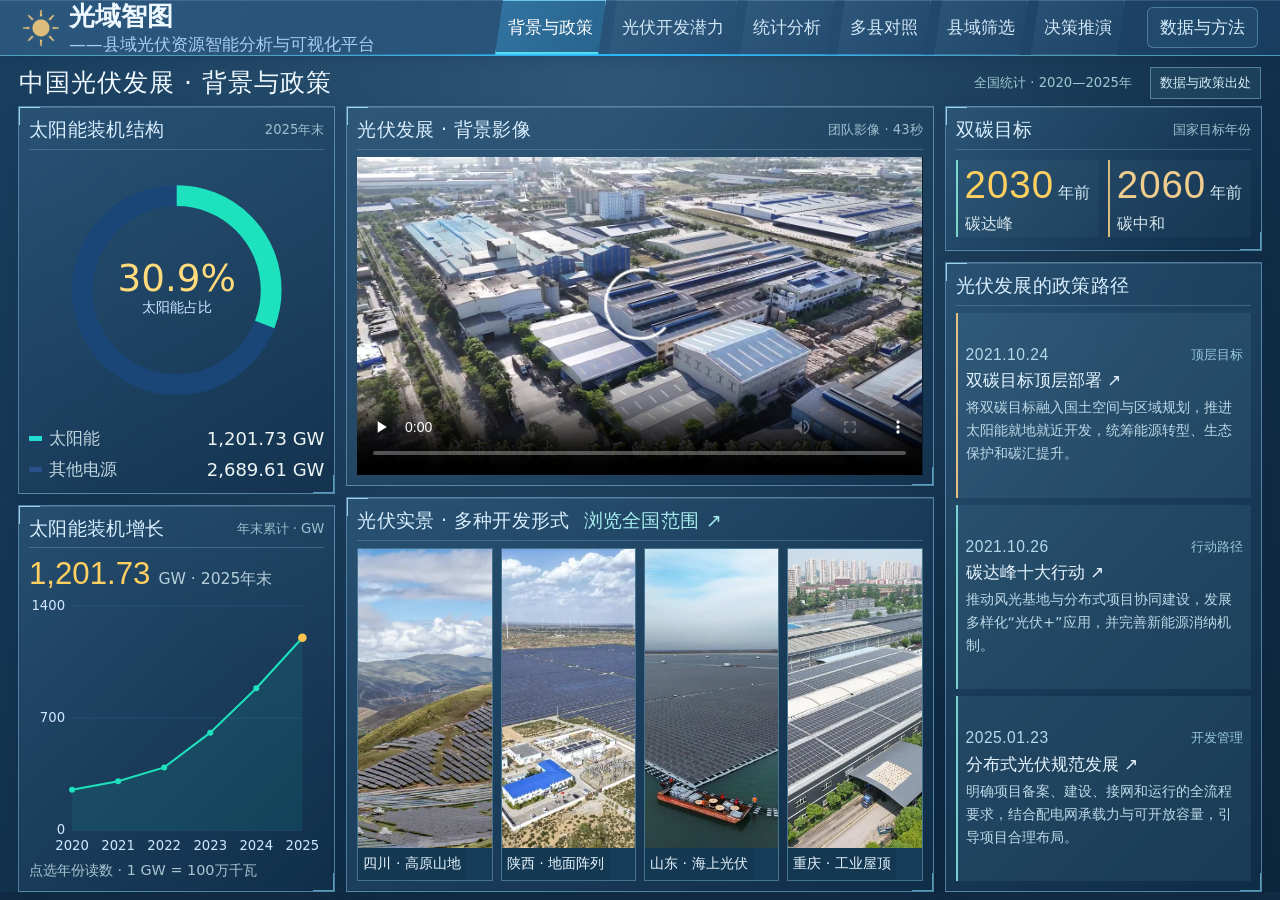
==== start.html @ 7abaf1e7 "Add evidence-based provincial development conclusions and mode-specific comparison descriptions" ====
<!doctype html><html lang="zh-CN" data-atlas-boot="loading"><head><script id="atlasBuild">window.ATLAS_BUILD={"runtime":"atlas-runtime-v47-441849f4bf1b.js","style":"atlas-ui-v47-8a2a28521002.css","manifest":"asset-manifest-v47-e815d8f55171.js","loader":"loader-v47-26247a8b2a6b.js"};</script><meta charset="utf-8"><meta name="viewport" content="width=device-width,initial-scale=1"><title>光域智图——县域光伏资源智能分析与可视化平台</title><meta name="description" content="光域智图——县域光伏资源智能分析与可视化平台：开发优先级、多指标地图、多县对照、实景案例与夜间灯光GDP估计。"><link rel="icon" href="data:image/svg+xml,%3Csvg xmlns='http://www.w3.org/2000/svg' viewBox='0 0 32 32'%3E%3Crect width='32' height='32' rx='8' fill='%23091322'/%3E%3Ccircle cx='16' cy='16' r='8' fill='%23ffb454'/%3E%3C/svg%3E"><script defer src="asset-manifest-v47-e815d8f55171.js"></script><script defer src="loader-v47-26247a8b2a6b.js"></script><style id="bootStyle">html[data-atlas-boot="loading"] body>header,html[data-atlas-boot="loading"] body>main{opacity:0!important;pointer-events:none!important}html[data-atlas-boot="loading"]{background:#153650}#atlasLoading{position:fixed!important;inset:0!important;width:100%!important;height:100dvh!important;z-index:10000!important;display:flex;align-items:center;justify-content:center;gap:16px;margin:0!important;padding:24px!important;box-sizing:border-box;background:linear-gradient(145deg,#285171,#112c43)!important;color:#e8f7ff;font:19.2px/1.7 'Microsoft YaHei',sans-serif}#atlasLoading[hidden]{display:none!important}#atlasLoading .loadingSun{font-size:36px;color:#ddbd7b}#retryAtlas{padding:8px 14px;border:1px solid #83b8d2;background:#2a5874;color:#eefaff}#retryAtlas[hidden]{display:none}</style><link rel="stylesheet" href="atlas-ui-v47-8a2a28521002.css"><link rel="preload" as="script" href="atlas-runtime-v47-441849f4bf1b.js"></head><body><div id="atlasLoading" class="atlasLoading" role="status"><span class="loadingSun" aria-hidden="true">☀</span><span id="loadStatus">正在准备全国图谱…</span><button id="retryAtlas" hidden>重新加载</button></div>
<header><a class="brand" href="./"><span class="sun">☀</span><span class="brandCopy"><strong>光域智图</strong><b>——县域光伏资源智能分析与可视化平台</b></span></a><nav aria-label="主导航"><a href="#contextSection">背景与政策</a><button id="atlasNav">地图与模型</button><button id="networkNav" hidden>区域关联</button></nav><button id="aboutBtn" class="quiet">数据与方法</button></header>
<main inert aria-busy="true"><section class="intro"><div><div class="eyebrow">SOLAR ATLAS / 03</div><h1>循光而行，因地而生。</h1><p>资源禀赋 × 区域发展 × 生态约束</p></div><div class="summary"><div><strong id="total">—</strong><span>当前有效县域</span></div><div><strong id="high">—</strong><span>最高优先级</span></div><div><strong id="mean">—</strong><span>平均协调度</span></div><div><strong>1,028</strong><span>所给保护区要素</span></div></div></section>
<div class="versionBar"><span><i></i>多源研究数据 · 非实时监测</span><label for="version">GDP 使用方案</label><select id="version"><option value="hybrid">统计 GDP 优先 · 灯光补缺</option></select><button id="modelJump">查看验证依据</button></div>
<section class="workspace" id="atlas"><aside class="left panel"><div class="eyebrow">01 / 指标图层</div><h2>多维度探索</h2><div id="metrics" class="metrics"></div><label for="province">地区范围</label><select id="province"><option value="">全国范围</option></select><label for="search">区县名称或代码</label><form id="searchForm"><input id="search" list="countyList" placeholder="如 门源县 / 632221" autocomplete="off"><button aria-label="查找区县" type="submit">定位</button></form><datalist id="countyList"></datalist><p id="searchStatus" class="subtle" aria-live="polite">选择县域可查看详情与近邻关系。</p><button id="reset" class="reset">返回全国</button></aside>
<section class="mapPanel"><div class="mapHeader"><div><div class="eyebrow" id="scopeName">中国 · 全国范围</div><h2 id="mapTitle">光伏开发优先级</h2><p id="mapSubtitle"></p></div><div class="segmented" role="group" aria-label="地图层级"><button id="countyMode" class="active">县域</button><button id="provinceMode">省级</button></div></div><div id="protectedControls" class="protectedControls" hidden><span>保护区呈现方式</span><div class="segmented"><button data-protected-view="footprint" class="active">实际边界</button><button data-protected-view="coverage">县域覆盖率</button></div></div><div class="overlayControls"><label><input type="checkbox" id="showLinks" checked>相似与近邻连线</label><label><input type="checkbox" id="showReserves">保护区边界</label><span id="geometryStatus" role="status"></span><span id="linkStatus">点击县域探索关系</span></div><div id="mapReading" class="mapReading" aria-live="polite"></div><div class="mapCanvas"><div class="orbital" aria-hidden="true"></div><svg id="map" viewBox="-12 -5 900 850" role="img" aria-label="中国县域光伏空间交互地图"><defs><pattern id="missing" width="6" height="6" patternUnits="userSpaceOnUse"><rect width="6" height="6" fill="#253246"/><path d="M0 6L6 0" stroke="#677589" stroke-width="1"/></pattern><filter id="linkGlow" x="-30%" y="-30%" width="160%" height="160%"><feGaussianBlur stdDeviation="1.8"/></filter></defs><g id="regions"></g><g id="outlines" pointer-events="none"></g><g id="reservesLayer" pointer-events="none"></g><g id="linksLayer" pointer-events="none"></g><g id="labelsLayer" pointer-events="none"></g></svg><div class="mapTools"><button id="zoomIn" aria-label="放大地图">+</button><button id="zoomOut" aria-label="缩小地图">−</button><button id="fit" aria-label="适应范围">⌖</button></div><div id="tooltip" role="status"></div><span class="mapNote">WGS84 / 所给区县边界<br>连线表示指标相似与距离关系，非输电线路</span></div><div class="legend"><div id="legendItems"></div><p id="legendNote"></p></div></section>
<aside class="right panel"><div class="eyebrow">02 / 地区画像</div><div id="detail"></div><div class="rankingHead"><h3 id="rankingTitle">当前指标 · 前五</h3><span>点击查看</span></div><div id="ranking"></div></aside></section>
<section class="bottom"><div class="panel distribution"><div class="sectionHeading"><div><div class="eyebrow">03 / 开发结构</div><h2>优先级分布</h2></div><span id="distributionCount"></span></div><div class="distributionBody"><svg id="donut" viewBox="0 0 180 180" aria-label="优先级占比环图"></svg><div id="distribution"></div></div><p class="subtle">分级阈值来自当前版本全样本，地区筛选不重新分级。</p></div><div class="panel relation"><div class="sectionHeading"><div><div class="eyebrow">04 / 空间关联</div><h2 id="relationTitle">相似与近邻关系</h2></div><button class="textButton" id="networkExplain">计算方法</button></div><div id="relationList"></div><p class="subtle">强度 = 65% 指标相似度 + 35% 距离接近度。候选近邻中的前四。</p></div><div class="panel scatterPanel"><div class="sectionHeading"><div><div class="eyebrow">05 / 系统协调</div><h2>协调与优先级</h2></div></div><div class="plotWrap"><svg id="scatter" viewBox="0 0 560 220" aria-label="协调度与综合得分散点图"></svg></div><p class="subtle">横轴：协调度 D　纵轴：综合得分　点击查看县域。</p></div></section>
<section class="contextSection panel" id="contextSection" aria-labelledby="contextTitle">
<div class="contextHead"><div><div class="eyebrow">06 / 从国家目标，到县域选择</div><h2 id="contextTitle">每一束光，都需要合适的落点。</h2><p>将能源转型的宏观命题，转化为可以比较、追溯和讨论的空间证据。</p></div><span class="contextStamp">RESEARCH<br>CONTEXT / 2026</span></div>
<div class="contextGrid"><div class="missionVisual"><span class="microLabel">研究背景 · 三重考量</span><svg viewBox="0 0 460 285" role="img" aria-label="太阳资源、区域发展与生态边界共同作用于县域选择的概念图；线条不表示定量关系"><defs><radialGradient id="contextHalo"><stop stop-color="#d3ba7b" stop-opacity=".17"/><stop offset="1" stop-color="#d3ba7b" stop-opacity="0"/></radialGradient></defs><circle cx="230" cy="145" r="140" fill="url(#contextHalo)"/><g fill="none" stroke="#72a79e" stroke-opacity=".26"><ellipse cx="230" cy="145" rx="175" ry="74"/><ellipse cx="230" cy="145" rx="175" ry="74" transform="rotate(60 230 145)"/><ellipse cx="230" cy="145" rx="175" ry="74" transform="rotate(-60 230 145)"/><path d="M230 40L365 220H95Z" stroke-dasharray="3 6"/></g><g fill="#0e2130" stroke="#789c9c"><circle cx="230" cy="40" r="27"/><circle cx="365" cy="220" r="27"/><circle cx="95" cy="220" r="27"/></g><g fill="#ffcf8b" text-anchor="middle" font-size="12"><text x="230" y="44">资源</text><text x="365" y="224">发展</text><text x="95" y="224">生态</text></g><circle cx="230" cy="145" r="47" fill="#182b36" stroke="#d3ba7b"/><text x="230" y="142" text-anchor="middle" fill="#f8e0b6" font-size="18">县域选择</text><text x="230" y="162" text-anchor="middle" fill="#8faabc" font-size="10" letter-spacing="2">SPATIAL DECISION</text></svg><p>概念示意 · 非定量网络</p></div>
<div class="missionCopy"><div class="storyTabs" role="tablist" aria-label="研究叙事"><button role="tab" id="storyTab0" aria-selected="true" aria-controls="storyPanel" data-story="0">背景</button><button role="tab" id="storyTab1" aria-selected="false" aria-controls="storyPanel" tabindex="-1" data-story="1">目的</button><button role="tab" id="storyTab2" aria-selected="false" aria-controls="storyPanel" tabindex="-1" data-story="2">决策路径</button></div><div id="storyPanel" role="tabpanel" aria-labelledby="storyTab0" tabindex="0"></div></div></div>
<div class="policyHeading"><div><div class="eyebrow">POLICY LANDMARKS</div><h3>政策坐标</h3></div><span>历史政策节点精选</span></div>
<div class="policyTimeline"><a target="_blank" rel="noopener" href="https://app.www.gov.cn/govdata/gov/202110/24/477377/article.html"><time>2021 / 09</time><span class="policyDot"></span><small>顶层设计</small><h4>碳达峰碳中和工作意见</h4><p>将绿色低碳发展融入区域布局，统筹能源转型与生态保护。</p><em>中共中央、国务院 · 查看原文 ↗</em></a><a target="_blank" rel="noopener" href="https://app.www.gov.cn/govdata/gov/202110/26/477466/article.html"><time>2021 / 10</time><span class="policyDot"></span><small>行动部署</small><h4>2030 年前碳达峰行动方案</h4><p>推进能源绿色低碳转型，因地制宜开展太阳能开发利用。</p><em>国务院 · 查看原文 ↗</em></a><a target="_blank" rel="noopener" href="https://www.nea.gov.cn/20250123/112c5b199c5f45dd8e7ac93c9f5e4eaf/c.html"><time>2025 / 01</time><span class="policyDot"></span><small>开发管理</small><h4>分布式光伏发电开发建设管理办法</h4><p>规范分布式光伏开发建设管理，推动高质量发展。</p><em>国家能源局 · 查看原文 ↗</em></a></div>
<div class="targetHorizon"><div><small>国家目标</small><strong>2030<span>年前 · 碳达峰</span></strong></div><div class="horizonLine" aria-hidden="true"><i></i><i></i></div><div><small>双碳远景</small><strong>2060<span>年前 · 碳中和</span></strong></div><p>目标依据：2021 年碳达峰碳中和工作意见。图谱提供县域条件比较，连接资源评估、生态约束与候选筛选。</p></div>
</section>
<section class="modelSection panel" id="modelSection"><div class="sectionHeading"><div><div class="eyebrow">07 / 可验证的模型更新</div><h2>夜间灯光 GDP 估计</h2><p>在未参与训练的地区，模型表现如何？</p></div><span class="badge" id="chosenModel"></span></div><div class="modelGrid"><div><div class="modelStats" id="modelStats"></div><div class="tableWrap"><table><thead><tr><th>模型</th><th>分组 CV R²</th><th>留出 R²</th><th>留出 MAE</th></tr></thead><tbody id="modelTable"></tbody></table></div><p class="subtle" id="modelSample"></p></div><div><svg id="modelPlot" viewBox="0 0 440 265" aria-label="独立留出集GDP观测与预测散点图"></svg><p class="subtle">观测与预测（亿元，对数刻度）；虚线为预测等于观测。</p></div></div><div class="methodStrip"><span>01　地级市分组留出</span><span>02　五折选择模型</span><span>03　独立地区验证</span><span>04　重算协调与优先级</span></div><p class="modelCaveat">R² 按 log(1+GDP) 计算；MAE 使用原 GDP 单位（亿元）。预测是灯光、面积与位置的模型估计，不替代统计真值。保留已有统计 GDP，仅补缺失与零值；县域详情标明 GDP 来源。</p></section>
<footer><span>逐光 · 县域光伏开发空间可视化</span><span id="coverage"></span><button id="footerAbout">数据来源与口径</button></footer></main>
<dialog id="about"><div class="dialogHead"><h2>数据与计算方法</h2><button id="closeAbout" aria-label="关闭数据说明">×</button></div><div class="dialogBody" id="aboutBody"></div></dialog><noscript>请启用 JavaScript 以使用交互图谱。</noscript></body></html>
---- atlas-ui-v47-8a2a28521002.css ----
@charset "UTF-8";
:root{color-scheme:dark;--bg:#080f1b;--panel:#101c2c;--line:#253245;--muted:#99aabd;--text:#eaf1f7;--gold:#ffbb60;--blue:#68c5d5}*{box-sizing:border-box}body{margin:0;background:var(--bg);color:var(--text);font-family:"Microsoft YaHei","PingFang SC",system-ui,sans-serif;font-size:19.2px}button,input,select{font:inherit}button{cursor:pointer;color:inherit;border:1px solid var(--line);background:#172437;border-radius:6px}button:hover{background:#27394d}button:focus-visible,input:focus-visible,select:focus-visible,a:focus-visible{outline:2px solid var(--gold);outline-offset:3px}header{height:78px;border-bottom:1px solid var(--line);display:flex;align-items:center;gap:30px;padding:0 36px}.brand{display:flex;align-items:center;gap:13px;color:var(--text);text-decoration:none;font-size:30px;font-weight:700}.brand b{font-size:18px;font-weight:400;border-left:1px solid #465063;margin-left:15px;padding-left:15px}.sun{font-size:43.2px;color:var(--gold)}.edition{margin-left:auto;letter-spacing:2px;font-size:15.6px;color:var(--gold)}.edition span{color:var(--muted);margin-left:18px;letter-spacing:0}.quiet{padding:9px 16px;background:transparent;font-size:16.8px}main{max-width:1800px;margin:auto;padding:32px 36px 0}.intro{display:flex;align-items:center;justify-content:space-between;gap:25px;margin-bottom:30px}.eyebrow{color:var(--gold);font-size:14.4px;letter-spacing:2px;margin-bottom:12px}h1{font-size:40.8px;letter-spacing:2px;font-weight:500;margin:0 0 12px}p{line-height:1.7;margin:0;color:var(--muted)}.intro p{font-size:16.8px}.summary{display:flex;gap:38px}.summary>div{border-left:1px solid var(--line);padding-left:25px}.summary strong{display:block;font-size:38.4px;font-weight:500;font-variant-numeric:tabular-nums}.summary span{font-size:15.6px;display:block;color:var(--muted);margin-top:7px}.workspace{display:grid;grid-template-columns:225px minmax(340px,1fr) 290px;border:1px solid var(--line);border-radius:12px;overflow:hidden;background:#0c1625}.panel{padding:22px;background:var(--panel)}h2{font-size:21.6px;font-weight:500;margin:0 0 18px}h3{font-size:18px;font-weight:500}.left{border-right:1px solid var(--line)}.metrics{display:grid;gap:9px;margin:22px 0}.metrics button{text-align:left;padding:13px 14px;background:transparent}.metrics button span{display:block;font-size:18px}.metrics small{display:block;font-size:14.4px;color:var(--muted);margin-top:6px}.metrics button.active{border-color:#c58a41;background:#332b23;box-shadow:inset 3px 0 var(--gold)}.metrics button.active span{color:#ffcb85}label{display:block;font-size:15.6px;color:var(--muted);margin:18px 0 9px}select,input{width:100%;min-width:0;background:#0b1625;border:1px solid #334256;color:var(--text);padding:11px 9px;border-radius:5px;font-size:16.8px}form{display:flex;gap:5px}form button{padding:0 8px;font-size:15.6px;flex-shrink:0}.subtle{font-size:14.4px;color:var(--muted);margin-top:12px;line-height:1.7}.scope{border-top:1px solid var(--line);margin-top:24px;padding-top:20px}.scope span{color:var(--muted);font-size:14.4px}.scope strong{display:block;font-size:18px;margin:8px 0}.scope p{font-size:14.4px}.reset{margin-top:18px;padding:9px 12px;font-size:15.6px;width:100%;background:transparent}.mapPanel{display:flex;flex-direction:column;min-width:0;background:radial-gradient(ellipse at 45% 40%,#162b3c 0,#0c1625 70%)}.mapHeader{display:flex;justify-content:space-between;align-items:start;padding:22px 22px 0;gap:12px}.mapHeader h2{margin-bottom:5px}.mapHeader p{font-size:14.4px}.segmented{display:flex;border:1px solid #364154;border-radius:6px;padding:3px;flex-shrink:0}.segmented button{padding:6px 12px;border:0;background:transparent;font-size:15.6px}.segmented .active{background:#344353;color:var(--gold)}.mapCanvas{position:relative;flex:1;min-height:460px;overflow:hidden}#map{width:100%;height:100%;min-height:460px;max-height:650px;display:block;touch-action:none}.county{stroke:#101d2c;stroke-width:.32;vector-effect:non-scaling-stroke;cursor:pointer;transition:fill .25s}.province{stroke:#59707b;stroke-width:.7;vector-effect:non-scaling-stroke;cursor:pointer}.county:hover,.province:hover{filter:brightness(1.35);stroke:#fff;stroke-width:1}.selected{stroke:#fff!important;stroke-width:1.7!important;filter:brightness(1.22)}.outline{fill:none;stroke:#819ba2;stroke-width:.65;vector-effect:non-scaling-stroke;opacity:.65}.mapTools{position:absolute;top:24px;right:16px;display:grid;gap:5px}.mapTools button{width:33px;height:33px;font-size:24px;background:#102031dd}.mapNote{position:absolute;bottom:13px;left:22px;font-size:13.2px;line-height:1.7;color:#8599af;pointer-events:none}#tooltip{position:absolute;display:none;z-index:3;pointer-events:none;padding:10px 14px;border:1px solid #546070;border-radius:6px;background:#0a1322f2;font-size:15.6px;line-height:1.8;box-shadow:0 6px 30px #0008}.legend{padding:15px 22px 18px;border-top:1px solid #243345}.legend>div{display:flex;flex-wrap:wrap;gap:12px}.legend span{font-size:14.4px;color:#c0ceda;display:inline-flex;align-items:center;gap:6px}.legend i{width:17px;height:9px;border-radius:2px;display:inline-block}.legend p{font-size:13.2px;margin-top:9px}.right{border-left:1px solid var(--line)}.detailLocation{font-size:14.4px;color:var(--muted);margin:17px 0 7px}.detailTitle{font-size:31.2px;margin:0 0 10px;letter-spacing:1px}.badge{display:inline-block;font-size:14.4px;padding:5px 9px;background:#423426;color:#ffd296;border:1px solid #685138;border-radius:4px}.detailScore{display:flex;gap:20px;margin:24px 0}.detailScore strong{font-size:34.8px;font-weight:500;display:block;font-variant-numeric:tabular-nums}.detailScore span{font-size:14.4px;color:var(--muted);display:block;margin-top:6px}.indicator{margin:16px 0}.indicator>div{display:flex;justify-content:space-between;font-size:14.4px;margin-bottom:8px;color:#b7c9d9}.indicator b{font-weight:400;color:#ecf3fa}.track{height:5px;background:#273649;border-radius:3px;overflow:hidden}.track i{height:100%;display:block;background:#76bbbd}.detailNote{font-size:14.4px;line-height:1.8;margin:15px 0}.rankingHead{display:flex;align-items:center;justify-content:space-between;border-top:1px solid var(--line);margin-top:23px;padding-top:9px}.rankingHead span{font-size:13.2px;color:var(--muted)}.rank{display:flex;align-items:center;width:100%;text-align:left;border:0;background:transparent;border-radius:3px;gap:10px;padding:10px 0;font-size:15.6px}.rank em{font-size:14.4px;color:var(--gold);font-style:normal;width:19px}.rank span{flex:1;white-space:nowrap;overflow:hidden;text-overflow:ellipsis}.rank b{font-weight:400;font-size:14.4px;color:#c5d6e3;font-variant-numeric:tabular-nums}.bottom{display:grid;grid-template-columns:1fr 1.4fr;gap:18px;margin-top:18px}.bottom>.panel{border:1px solid var(--line);border-radius:10px}.sectionHeading{display:flex;justify-content:space-between;gap:15px;align-items:center}.sectionHeading h2{margin-bottom:5px}.sectionHeading>span{font-size:14.4px;color:var(--muted)}#distribution{display:flex;gap:14px;height:136px;align-items:end;margin-top:15px}.distItem{flex:1;display:flex;flex-direction:column;align-items:center;justify-content:end;gap:7px;height:100%}.distItem b{font-size:15.6px;font-weight:400}.distItem i{width:80%;min-height:2px;border-radius:3px 3px 0 0;opacity:.9}.distItem span{font-size:14.4px;color:var(--muted)}.plotWrap{height:165px;margin-top:10px}#scatter{width:100%;height:100%}#scatter circle{cursor:pointer}#scatter circle:hover{r:5;stroke:white;stroke-width:1}footer{display:flex;align-items:center;justify-content:space-between;gap:20px;padding:25px 0;color:#8799ad;font-size:14.4px}footer button{background:transparent;border:0;font-size:14.4px;color:var(--gold)}dialog{width:min(760px,92vw);max-height:85vh;padding:0;background:#101c2c;color:var(--text);border:1px solid #415166;border-radius:12px}dialog::backdrop{background:#020812cb;backdrop-filter:blur(4px)}.dialogHead{display:flex;align-items:center;justify-content:space-between;padding:22px;border-bottom:1px solid var(--line)}.dialogHead h2{margin:0}.dialogHead button{font-size:27.6px;width:35px;height:35px}.dialogBody{padding:22px;overflow:auto}.dialogBody h3{color:var(--gold);margin-top:25px}.dialogBody p{font-size:16.8px;margin:10px 0}.dialogBody details{font-size:16.8px;color:var(--muted);margin-top:25px}.dialogBody summary{cursor:pointer}.empty{color:var(--muted);font-size:16.8px;line-height:1.8}
@media(min-width:1550px){.workspace{grid-template-columns:250px minmax(400px,1fr) 320px}.mapCanvas{min-height:560px}}@media(max-width:1150px){main{padding:24px 18px 0}header{padding:0 20px}.workspace{grid-template-columns:190px minmax(320px,1fr) 240px}.panel{padding:17px}.summary{gap:17px}.summary>div{padding-left:17px}h1{font-size:33.6px}.summary strong{font-size:32.4px}.mapHeader{padding:18px 15px 0}}@media(max-width:900px){.workspace{grid-template-columns:190px 1fr}.right{grid-column:1/-1;border-left:0;border-top:1px solid var(--line);display:grid;grid-template-columns:1fr 1fr;gap:15px}.right>.eyebrow{grid-column:1/-1;margin:0}.right .rankingHead{display:none}#ranking{padding-top:15px}.intro{align-items:start;flex-direction:column}.summary{width:100%;justify-content:space-between}.summary>div:first-child{padding-left:0;border:0}.edition{display:none}header .quiet{margin-left:auto}.bottom{grid-template-columns:1fr 1fr}.detailScore{margin:16px 0}}@media(max-width:620px){header{height:68px;padding:0 14px}.brand{font-size:27.6px}.brand b{font-size:14.4px;margin-left:7px;padding-left:7px}.quiet{font-size:14.4px;padding:8px}main{padding:23px 12px 0}.intro{margin-bottom:22px}h1{font-size:33.6px}.intro p{font-size:15.6px}.summary strong{font-size:30px}.summary span{font-size:13.2px}.workspace{display:block}.left{border:0;padding:15px}.left>.eyebrow,.left>h2,.scope,.reset{display:none}.metrics{grid-template-columns:1fr 1fr;margin:0 0 14px;gap:8px}.metrics button{padding:9px 10px}.metrics button span{font-size:16.8px}.metrics small{font-size:13.2px}.left label{margin-top:10px}.mapPanel{border-top:1px solid var(--line)}.mapCanvas,#map{min-height:400px;height:440px}.mapHeader{gap:5px}.mapHeader h2{font-size:19.2px}.segmented button{padding:6px 10px}.right{display:block}.right>.eyebrow{margin-bottom:10px}.rankingHead{display:flex!important}.bottom{grid-template-columns:1fr}footer{flex-direction:column;gap:10px;text-align:center}.legend>div{gap:9px}.detailTitle{font-size:30px}.sectionHeading>span{font-size:13.2px}}@media(prefers-reduced-motion:reduce){*{transition:none!important}}
/* Spatial observatory theme: original navy, teal and amber palette retained. */
html{scroll-behavior:smooth}body{background-color:#080f1b;background-image:radial-gradient(ellipse at 50% 0,#1e3c502e,transparent 55%),linear-gradient(#172b3b25 1px,transparent 1px),linear-gradient(90deg,#172b3b25 1px,transparent 1px);background-size:auto,48px 48px,48px 48px}header{height:82px;background:linear-gradient(180deg,#101f30e6,#080f1bcc);border-bottom-color:#395366;position:relative;gap:22px}header:after{content:'';height:2px;width:24%;position:absolute;bottom:-1px;left:38%;background:linear-gradient(90deg,transparent,#ffbb60,transparent)}header nav{display:flex;align-items:center;gap:8px;margin-left:auto}header nav button,header nav a{color:#b7c9d9;padding:12px 18px;font-size:16.8px;text-decoration:none;background:transparent;border:0;border-radius:0}header nav .navActive{color:#ffcb85;box-shadow:inset 0 -2px #b98b4f;background:linear-gradient(0deg,#9d763619,transparent)}main{max-width:1900px;padding:26px 28px 0}.intro{margin-bottom:22px}.intro h1{font-size:36px;letter-spacing:3px}.intro .eyebrow{font-size:14.4px;letter-spacing:4px;margin-bottom:10px}.intro p{font-size:16.8px;color:#98aabb}.summary{gap:24px}.summary strong{font-family:Bahnschrift,"Segoe UI",sans-serif;font-size:38.4px;letter-spacing:1px}.summary span{font-size:15.6px}.summary>div{padding-left:22px}.versionBar{display:flex;align-items:center;gap:14px;margin-bottom:17px;color:#9bacbd;font-size:15.6px}.versionBar>span{margin-right:auto;display:flex;align-items:center;gap:9px}.versionBar i{width:6px;height:6px;background:#ffbb60;box-shadow:0 0 10px #ffbb6050}.versionBar label{margin:0;font-size:15.6px}.versionBar select{width:260px;padding:9px 11px;font-size:15.6px}.versionBar button{font-size:15.6px;background:transparent;padding:8px 12px}.workspace{border:0;overflow:visible;background:transparent;gap:14px;grid-template-columns:218px minmax(420px,1fr) 294px;align-items:stretch}.panel,.mapPanel{position:relative;border:1px solid #354b5c;border-radius:3px;background:linear-gradient(135deg,#142637ed,#0e1a2aee);box-shadow:inset 0 0 26px #050e1835,0 8px 24px #0000001a}.panel:before,.mapPanel:before{content:'';position:absolute;inset:-1px;pointer-events:none;background:linear-gradient(#bb995e,#bb995e) left top/18px 2px no-repeat,linear-gradient(#bb995e,#bb995e) left top/2px 18px no-repeat,linear-gradient(#6d9399,#6d9399) right bottom/18px 2px no-repeat,linear-gradient(#6d9399,#6d9399) right bottom/2px 18px no-repeat;opacity:.8}.panel{padding:19px}.left,.right{border:1px solid #354b5c}.left h2{font-size:20.4px;margin-bottom:16px}.metrics{gap:4px;margin:12px 0 16px}.metrics button{display:flex;align-items:center;gap:10px;padding:10px 9px;border-color:transparent;border-radius:2px}.metrics button span{font-size:16.8px}.metrics button em{font-family:Bahnschrift,sans-serif;font-style:normal;color:#6e869a;font-size:14.4px;letter-spacing:1px}.metrics button.active{background:linear-gradient(90deg,#70502d55,#332b2320);border-color:#8266447a;box-shadow:inset 2px 0 var(--gold)}.metrics button.active em{color:#ffbb60}.left label{font-size:15.6px;margin-top:13px}.left input,.left select{font-size:15.6px;padding:10px 8px}.left .subtle{font-size:14.4px}.reset{margin-top:12px}.mapPanel{overflow:hidden;background:radial-gradient(ellipse at 50% 43%,#193345b0,#0b1725 73%);display:flex;flex-direction:column}.mapHeader{padding:22px 22px 0}.mapHeader .eyebrow{font-size:13.2px;margin-bottom:8px;color:#88a7b3;letter-spacing:2px}.mapHeader h2{font-size:24px;letter-spacing:1px}.mapHeader p{font-size:14.4px;line-height:1.7}.overlayControls{display:flex;flex-wrap:wrap;gap:10px 18px;align-items:center;padding:16px 22px 0}.overlayControls label{display:flex;align-items:center;gap:7px;margin:0;font-size:14.4px;color:#b5c5d2;cursor:pointer}.overlayControls input{width:13px;height:13px;margin:0;accent-color:#d3ba7b}.overlayControls>span{font-size:13.2px;color:#7493a6;margin-left:auto}.mapCanvas{min-height:470px;flex:1;background-image:radial-gradient(#65889830 .7px,transparent .7px);background-size:18px 18px;isolation:isolate}#map{position:relative;z-index:1;min-height:470px;max-height:none;height:100%;filter:drop-shadow(0 7px 5px #0007)}.orbital{position:absolute;width:85%;height:40%;border:1px solid #547f8b20;border-radius:50%;left:7%;bottom:18%;transform:rotate(-8deg);box-shadow:0 0 0 28px #547f8b08,0 0 0 55px #547f8b08,0 0 90px #d3ba7b07;pointer-events:none}.mapTools{z-index:2}.mapTools button{border-color:#3c5464;border-radius:3px}.mapNote{z-index:2;font-size:13.2px;color:#93aaba}.county{stroke:#102330;stroke-width:.4}.province{stroke:#97b8be;stroke-width:.7}.outline{stroke:#789da2;stroke-width:.55;opacity:.72}.selected{stroke:#fff0b3!important;filter:brightness(1.2)}.reserveShape{fill:#72a79e33;stroke:#a7d5d0;stroke-width:.65;vector-effect:non-scaling-stroke}.relationGlow{fill:none;stroke:#ffbb60;stroke-width:5;filter:url(#linkGlow);vector-effect:non-scaling-stroke}.relationLine{fill:none;stroke:#ffe0a4;stroke-width:1;vector-effect:non-scaling-stroke;stroke-dasharray:4 2}.relationNode{fill:#ffe3a7;stroke:#fff1d1;stroke-width:.3;filter:drop-shadow(0 0 3px #ffbb60)}.mapLabel{fill:#fbe7bf;font-size:12px;paint-order:stroke;stroke:#112335;stroke-width:3px;stroke-linejoin:round}.legend{background:#0d1a28bb;border-color:#344c5e;padding:14px 20px}.legend>div{gap:8px 13px}.legend span{font-size:13.2px}.legend p{font-size:13.2px;color:#8fa9bb}.missingKey{background:repeating-linear-gradient(135deg,#253246 0 3px,#677589 3px 4px)}.detailLocation{line-height:1.7;font-size:14.4px;margin-top:13px}.detailTitle{font-size:27.6px;line-height:1.5}.detailScore{margin:20px 0;gap:30px}.detailScore strong{font-family:Bahnschrift,"Segoe UI",sans-serif;font-size:33.6px}.selectedMetric{display:flex;align-items:center;justify-content:space-between;margin-top:18px;padding:14px 0;border-bottom:1px solid #354a5a}.selectedMetric span{font-size:15.6px;color:#9eb3c4}.selectedMetric strong{font-size:30px;font-family:Bahnschrift,sans-serif;color:#ffce87}.indicator{margin:14px 0}.indicator>div{font-size:14.4px}.indicator .track{height:4px}.gdpEstimate{padding:13px;background:#0b1828;border-left:2px solid #82aba6}.gdpEstimate span{font-size:14.4px;color:#a8becd;display:block}.gdpEstimate b{display:block;font-family:Bahnschrift,sans-serif;font-size:26.4px;font-weight:500;margin:7px 0}.gdpEstimate small{font-size:13.2px;color:#8da5b8}.rankingHead{margin-top:17px}.rankingHead h3{font-size:15.6px;line-height:1.6}.rank{padding:9px 0}.rank b{font-size:14.4px}.rank span{font-size:15.6px}.bottom{grid-template-columns:1fr 1fr 1.15fr;gap:14px;margin-top:14px}.bottom>.panel{border-color:#354b5c;border-radius:3px}.sectionHeading .eyebrow{font-size:13.2px;letter-spacing:2px;margin-bottom:8px}.sectionHeading h2{font-size:20.4px}.sectionHeading p{font-size:16.8px}.sectionHeading>span{font-size:14.4px}.distributionBody{display:flex;align-items:center;gap:12px;min-height:190px}#donut{width:43%;max-width:170px;flex-shrink:0}#distribution{display:block;flex:1;height:auto;margin:15px 0}.distLine{display:flex;gap:8px;align-items:center;margin:12px 0;font-size:14.4px}.distLine>i{width:7px;height:7px;border-radius:1px}.distLine span{color:#9bb3c3}.distLine b{font-weight:400;margin-left:auto}.distLine small{font-size:13.2px;color:#8299ad;min-width:37px;text-align:right}.textButton{border:0;background:transparent;color:#c5b389;font-size:14.4px;padding:0}.relationRow{display:flex;width:100%;gap:12px;align-items:center;border:0;border-radius:0;border-bottom:1px solid #2b40504d;background:transparent;padding:12px 0;text-align:left}.relationRow span{font-size:15.6px;flex:1;min-width:0;white-space:nowrap;overflow:hidden;text-overflow:ellipsis}.relationRow small{display:block;font-size:13.2px;color:#849eaf;margin-top:5px}.relationRow>i{height:3px;background:#2b4050;width:48px;flex-shrink:0}.relationRow>i b{display:block;height:100%;background:#d3ba7b}.relationRow strong{font-size:15.6px;font-weight:400;color:#ffce87}.relation .subtle{font-size:13.2px}.plotWrap{height:182px}.modelSection{margin-top:14px;padding:26px;scroll-margin-top:20px}.modelSection>.sectionHeading h2{font-size:28.8px}.modelGrid{display:grid;grid-template-columns:1.3fr 1fr;gap:40px;margin-top:22px}.modelStats{display:flex;gap:34px;margin-bottom:22px}.modelStats span{font-size:14.4px;color:#8da8ba;display:block}.modelStats strong{display:block;font-family:Bahnschrift,sans-serif;font-size:37.2px;font-weight:500;margin:9px 0 5px;color:#ffe1b0}.modelStats em{font-size:14.4px;font-style:normal;margin-left:7px;color:#b6c4ce}.modelStats small{font-size:14.4px;color:#8da8ba}.tableWrap{overflow-x:auto}table{border-collapse:collapse;width:100%;font-size:15.6px}th{text-align:right;color:#8da8ba;font-size:14.4px;font-weight:400;background:#12293a}th:first-child,td:first-child{text-align:left}td,th{padding:12px 10px;border-bottom:1px solid #2c44524a}td{text-align:right;font-variant-numeric:tabular-nums}.chosen{background:#58442733;color:#fbd394}#modelPlot{width:100%;height:310px}.methodStrip{display:flex;gap:14px;margin-top:24px;border-top:1px solid #344b5d;padding-top:20px}.methodStrip span{flex:1;color:#8faabc;font-size:15.6px;border-left:2px solid #857853;padding-left:13px}.modelCaveat{font-size:14.4px;margin-top:20px;color:#8ba1b3;line-height:1.9}.dialogBody a{color:#f4cb8d}.dialogBody h3{line-height:1.7}.dialogBody p{line-height:1.9}.bottom .subtle{font-size:13.2px}.eyebrow{color:#d6b77f}footer{font-size:14.4px}
@media(min-width:1550px){.workspace{grid-template-columns:230px minmax(450px,1fr) 315px}.mapCanvas,#map{min-height:530px}.panel{padding:21px}.metrics button{padding:10px 12px}.metrics button span{font-size:18px}.mapHeader h2{font-size:27.6px}}@media(max-width:1190px){main{padding:24px 16px 0}.workspace{grid-template-columns:195px minmax(300px,1fr) 255px;gap:10px}.panel{padding:15px}.summary{gap:13px}.summary>div{padding-left:14px}.summary strong{font-size:33.6px}.intro h1{font-size:30px}header{padding:0 20px}.brand b{font-size:15.6px}header nav button,header nav a{padding:10px 9px;font-size:15.6px}.mapHeader{padding:18px 16px 0}.overlayControls{padding:12px 16px 0}.bottom{grid-template-columns:1fr 1fr;gap:10px}.scatterPanel{grid-column:1/-1}.scatterPanel .plotWrap{height:220px}.modelGrid{gap:20px}.modelStats{gap:20px}.modelStats strong{font-size:31.2px}.modelSection{padding:22px}.distributionBody{min-height:210px}}@media(max-width:950px){.workspace{grid-template-columns:195px 1fr}.right{grid-column:1/-1;display:grid;grid-template-columns:1.4fr 1fr;gap:15px;border:1px solid #354b5c}.right>.eyebrow{grid-column:1/-1}.right .rankingHead{display:none}.intro{flex-direction:column;gap:20px;align-items:stretch}.summary{justify-content:space-between}.summary>div:first-child{border:0;padding-left:0}.modelGrid{grid-template-columns:1fr}.modelGrid #modelPlot{height:300px}.versionBar>span{font-size:13.2px}.versionBar label{display:none}.versionBar select{width:230px}.methodStrip{flex-wrap:wrap}.methodStrip span{flex-basis:40%}header nav{gap:1px}.brand b{display:none}.mapCanvas,#map{height:590px;min-height:500px}#modelSection .sectionHeading{align-items:start;gap:15px}.mapPanel{min-width:0}}
@media(max-width:620px){header{height:auto;min-height:70px;flex-wrap:wrap;padding:12px 15px;gap:7px}.brand{font-size:28.8px}header nav{order:3;width:100%;justify-content:space-between;border-top:1px solid #263d4c;margin-top:7px;padding-top:5px}header nav button,header nav a{font-size:15.6px;padding:7px 16px}header .quiet{font-size:14.4px;margin-left:auto}.intro h1{font-size:32.4px}.summary{gap:9px;flex-wrap:wrap}.summary>div{padding-left:10px}.summary strong{font-size:27.6px}.summary span{font-size:12px}.versionBar{gap:8px;flex-wrap:wrap}.versionBar>span{width:100%;margin-bottom:3px}.versionBar select{flex:1;width:auto}.versionBar button{font-size:14.4px;padding:8px}.workspace{display:block}.left{padding:15px}.left>h2,.left>.eyebrow{display:none}.metrics{grid-template-columns:1fr 1fr;gap:5px;margin:0}.metrics button{padding:9px 6px;gap:6px;border-color:#294052}.metrics button span{font-size:15.6px}.metrics button em{font-size:13.2px}.left label{margin-top:13px}.left .reset{display:block}.mapPanel{margin-top:12px}.mapHeader{padding:18px 15px 0}.mapHeader h2{font-size:21.6px}.mapHeader p{font-size:13.2px}.mapHeader .eyebrow{font-size:12px}.overlayControls{gap:10px;padding:13px 15px 0}.overlayControls>span{width:100%;margin:0}.mapCanvas,#map{height:460px;min-height:460px}.mapNote{font-size:12px;left:15px;bottom:10px}.legend{padding:13px 15px}.legend span{font-size:12px}.legend p{font-size:13.2px}.right{margin-top:12px;display:block;padding:18px}.right>.eyebrow{margin-bottom:10px}.detailTitle{font-size:30px}.right .rankingHead{display:flex}.indicator>div{font-size:15.6px}.detailLocation,.detailNote{font-size:15.6px}.bottom{grid-template-columns:1fr;margin-top:12px;gap:12px}.scatterPanel{grid-column:auto}.bottom .panel{padding:20px}.modelSection{padding:20px;margin-top:12px}.modelSection>.sectionHeading{display:block}.modelSection .badge{margin-top:14px}.modelStats{gap:17px;flex-wrap:wrap}.modelStats strong{font-size:28.8px}.modelStats span,.modelStats small{font-size:13.2px}.modelGrid{margin-top:18px}.modelGrid #modelPlot{height:auto}.methodStrip{gap:18px}.methodStrip span{font-size:14.4px}.tableWrap td,.tableWrap th{font-size:13.2px;padding:10px 6px}footer{font-size:13.2px}.distributionBody{min-height:180px}#donut{width:46%}}
@media(prefers-reduced-motion:reduce){html{scroll-behavior:auto}*{animation:none!important;transition:none!important}}
/* Keep interactive geometry out of offscreen SVG filter surfaces. */
#map{filter:none}.county,.province{transition:none}.county:hover,.province:hover,.selected{filter:none}.relationGlow{filter:none;stroke-width:3;opacity:.18}.relationNode{filter:none}
.contextSection{margin-top:18px;padding:34px;scroll-margin-top:20px;background:radial-gradient(ellipse at 12% 35%,#31515335,transparent 50%),linear-gradient(120deg,#132534,#0d1928);overflow:hidden}
.contextHead{display:flex;justify-content:space-between;gap:24px}.contextHead h2{font-size:34.8px;font-weight:500;letter-spacing:2px;margin:12px 0}.contextHead p{font-size:16.8px;color:#93aebe;line-height:1.8}.contextStamp{font-size:13.2px;color:#738c9f;letter-spacing:3px;line-height:1.9;text-align:right;padding-top:8px;flex-shrink:0}
.contextGrid{display:grid;grid-template-columns:1fr 1.15fr;gap:54px;margin-top:30px;align-items:center}.microLabel{font-size:13.2px;letter-spacing:3px;color:#9eb7bb}.missionVisual svg{display:block;width:100%;max-height:310px;margin:auto}.missionVisual>p{text-align:center;color:#708b9e;font-size:12px;letter-spacing:2px;margin:0}.storyTabs{display:flex;gap:26px;border-bottom:1px solid #334958}.storyTabs button{border:0;background:transparent;border-radius:0;padding:12px 0;color:#90aabb;font-size:16.8px}.storyTabs button[aria-selected=true]{color:#ffcf8b;box-shadow:0 2px #d3ba7b}#storyPanel{min-height:305px;padding-top:8px}#storyPanel h3{font-size:25.2px;font-weight:500;margin:20px 0 12px;color:#e7e2d6}#storyPanel>p{font-size:15.6px;line-height:1.9;color:#9bb0bd}.storySteps{display:grid;gap:14px;margin-top:23px}.storySteps>div{display:flex;gap:17px;align-items:center}.storySteps em{font:26.4px Bahnschrift,sans-serif;color:#bda975;font-style:normal;opacity:.8}.storySteps b{font-size:15.6px;font-weight:500;color:#c5d7dd;display:block}.storySteps small{display:block;font-size:14.4px;color:#7f9baa;margin-top:5px;line-height:1.6}
.policyHeading{display:flex;justify-content:space-between;align-items:end;border-top:1px solid #304654;padding-top:30px;margin-top:30px}.policyHeading h3{font-size:26.4px;font-weight:500;margin:8px 0 0}.policyHeading>span{font-size:13.2px;color:#7993a4}.policyTimeline{display:grid;grid-template-columns:repeat(3,1fr);margin-top:26px;gap:0}.policyTimeline>a{text-decoration:none;color:inherit;display:block;position:relative;padding:0 28px 18px 0}.policyTimeline time{font:26.4px Bahnschrift,sans-serif;letter-spacing:2px;color:#d3ba7b}.policyDot{display:block;height:28px;position:relative;margin-top:12px}.policyDot:before{content:'';position:absolute;top:8px;left:0;width:calc(100% + 28px);height:1px;background:linear-gradient(90deg,#ab956155,#426473)}.policyDot:after{content:'';position:absolute;width:6px;height:6px;border:1px solid #e4c287;background:#102432;transform:rotate(45deg);top:5px;left:1px}.policyTimeline small{font-size:12px;color:#79a6a6;letter-spacing:2px}.policyTimeline h4{font-size:19.2px;line-height:1.7;margin:9px 0;font-weight:500;color:#dce3dd}.policyTimeline p{font-size:14.4px;line-height:1.9;color:#8da8b7;max-width:360px}.policyTimeline em{font-size:13.2px;color:#bfae84;font-style:normal;display:block;margin-top:18px}.policyTimeline a:hover h4{color:#ffd08e}.policyTimeline a:focus-visible,.storyTabs button:focus-visible{outline:2px solid #ffcf8b;outline-offset:4px}
.targetHorizon{background:#09172388;border:1px solid #294250;display:flex;align-items:center;gap:28px;padding:24px;margin-top:13px}.targetHorizon small{font-size:12px;color:#819ea9;letter-spacing:2px}.targetHorizon strong{font:45.6px Bahnschrift,sans-serif;color:#e9d4ab;display:block;margin-top:7px;white-space:nowrap}.targetHorizon strong span{font:14.4px sans-serif;color:#acbdbf;display:block;margin-top:6px}.horizonLine{height:1px;background:linear-gradient(90deg,#d3ba7b88,#72a79e88);flex:1;min-width:35px;position:relative}.horizonLine i{position:absolute;width:5px;height:5px;border:1px solid #d3ba7b;transform:rotate(45deg);top:-2px;background:#102432}.horizonLine i:last-child{right:0}.targetHorizon>p{max-width:310px;font-size:13.2px;line-height:1.9;color:#7994a5;margin-left:20px}.contextSection,.modelSection,.bottom{content-visibility:auto;contain-intrinsic-size:auto 700px}.bottom{contain-intrinsic-size:auto 300px}
@media(max-width:950px){.contextGrid{gap:25px}.contextHead h2{font-size:28.8px}.targetHorizon{flex-wrap:wrap}.targetHorizon>p{max-width:none;width:100%;margin:0}.policyTimeline>a{padding-right:18px}.policyDot:before{width:calc(100% + 18px)}}
@media(max-width:620px){.contextSection{padding:22px 18px}.contextHead h2{font-size:27.6px;line-height:1.6}.contextStamp{display:none}.contextGrid{grid-template-columns:1fr;gap:22px}.missionVisual svg{max-height:240px}.policyHeading{align-items:start;gap:12px}.policyHeading>span{max-width:115px;line-height:1.8}.policyTimeline{grid-template-columns:1fr;gap:22px}.policyTimeline>a{border-left:1px solid #3b555d;padding:0 0 5px 22px}.policyDot{position:absolute;top:-8px;left:-4px;margin:0}.policyDot:before{display:none}.policyTimeline p{max-width:none}.policyTimeline em{margin-top:10px}.targetHorizon{gap:15px;padding:20px 15px}.targetHorizon strong{font-size:39.6px}header nav button,header nav a{padding:7px 6px;font-size:14.4px}#storyPanel{min-height:340px}}

/* Clear spatial encodings and compact reading guidance. */
[hidden]{display:none!important}
.atlasLoading{display:flex;align-items:center;gap:14px;padding:22px;color:#e6d7b7;background:linear-gradient(105deg,#233242,#151f2c);border-block:1px solid #3b4955;font-size:15.6px}
.atlasLoading button{padding:8px 12px}.loadingSun{font-size:36px;color:var(--gold)}
.protectedControls{display:flex;align-items:center;justify-content:space-between;gap:12px;padding:12px 22px;border-bottom:1px solid var(--line);background:#142333;font-size:14.4px;color:var(--muted)}
.mapReading{display:flex;gap:22px;align-items:center;padding:13px 22px;border-bottom:1px solid #263847;background:#101e2d}
.mapReading>span{flex-shrink:0}.mapReading small{display:block;font-size:12px;color:var(--muted);margin-bottom:5px;letter-spacing:1px}.mapReading b{font-size:15.6px;font-weight:500;color:#dfd7c5}.mapReading p{font-size:13.2px;line-height:1.65;margin-left:auto;max-width:310px}
.reserveShape{fill:#ffb45466;stroke:#ffc77d;stroke-width:.55;vector-effect:non-scaling-stroke}
#geometryStatus{color:#e5c590;font-size:13.2px}#geometryStatus:empty{display:none}
.selectedMetric strong{font-size:clamp(22.8px,2.16vw,36px);overflow-wrap:anywhere;font-variant-numeric:tabular-nums}.rank b{font-size:13.2px;max-width:130px;overflow-wrap:anywhere}
.doubleTrack span{font-size:13.2px}.metricDelta{overflow-wrap:anywhere;min-width:100px}
@media(max-width:760px){.mapReading{gap:16px;padding:12px;flex-wrap:wrap}.mapReading p{max-width:none;margin:0;flex-basis:100%}.protectedControls{padding:12px;flex-wrap:wrap}.overlayControls{flex-wrap:wrap}.selectedMetric strong{font-size:28.8px}}
@media(prefers-reduced-motion:reduce){html{scroll-behavior:auto}*,*::before,*::after{animation:none!important;transition:none!important}}

.evidenceSection{padding:32px;margin-top:18px;scroll-margin-top:20px;background:linear-gradient(125deg,#172b37,#0d1928)}.evidenceSection h2{font-size:33.6px;font-weight:500;letter-spacing:1px}.evidenceSection h3{font-size:27.6px;font-weight:500;line-height:1.5}.evidenceSection p{font-size:15.6px;color:#9cb1bf;line-height:1.9}.evidenceAnchor{color:#d3ba7b;text-decoration:none;white-space:nowrap;font-size:15.6px}.findingGrid{display:grid;grid-template-columns:repeat(3,1fr);gap:18px;margin:26px 0 36px}.findingCard{display:block;text-align:left;padding:24px;border:1px solid #3b515d;background:linear-gradient(145deg,#21404955,#0b192633);border-radius:2px}.findingCard>span{color:#87aaaa;font-size:13.2px;letter-spacing:2px}.findingCard strong{display:block;font-size:36px;font-weight:500;color:#efcf95;margin:23px 0 15px}.findingCard small{font-size:15.6px;color:#9badb5}.findingCard p{font-size:14.4px;min-height:68px}.findingCard em{font-size:14.4px;color:#bda976;font-style:normal;display:block;margin-top:18px}.findingCard:hover{border-color:#bd9b62;background:#23434a55}.stabilityGrid{display:grid;grid-template-columns:1.1fr 1fr;gap:50px;border-top:1px solid #344c5a;padding-top:30px;scroll-margin-top:20px}.matrix{display:grid;grid-template-columns:repeat(5,1fr);gap:6px}.matrix button{display:flex;flex-direction:column;gap:8px;align-items:center;padding:12px 3px;border:1px solid #526b6933;background:rgb(114 167 158 / var(--density));border-radius:2px}.matrix button[aria-pressed=true]{outline:2px solid #ffd18b;outline-offset:1px;color:#ffe5bd}.matrix small{font-size:13.2px;color:#c7d7d7}.matrix b{font:25.2px Bahnschrift,sans-serif}.matrixAxes{display:flex;justify-content:space-between;color:#9aafba;font-size:13.2px;margin:18px 0 10px}.evidenceNote{font-size:13.2px!important;line-height:1.9!important;color:#829aaa!important}.migrationResults{padding:24px;background:#08172366;border:1px solid #2f4654}#cohortList{display:grid;grid-template-columns:1fr 1fr;gap:7px;margin-top:18px}#cohortList button{position:relative;text-align:left;background:#172c394d;border:1px solid #334b594d;padding:10px 21px 10px 10px;min-width:0}#cohortList button span{display:block;font-size:14.4px;white-space:nowrap;overflow:hidden;text-overflow:ellipsis}#cohortList small{font-size:12px;color:#789ba8}#cohortList b{position:absolute;right:8px;top:12px;color:#d3ba7b}.compareSection{border-top:1px solid #344c5a;margin-top:35px;padding-top:28px;scroll-margin-top:20px}.compareControls{display:flex;gap:20px;align-items:end;margin:24px 0}.compareControls label{flex:1;color:#d3ba7b;font-size:14.4px;min-width:0}.compareControls label:nth-child(2){color:#8bb8af}.compareControls select{margin-top:9px;width:100%;font-size:14.4px}.compareControls button,#useSelectedCounty{font-size:14.4px;padding:11px;color:#cddadf}.compareGrades{display:flex;gap:22px;color:#d3ba7b}.compareGrades span:last-child{color:#8bb8af}#comparisonSummary{display:flex;justify-content:space-between;gap:15px;align-items:center;padding:20px;background:#09172499;margin-bottom:20px}#comparisonSummary small{color:#8aa6b4;font-size:13.2px}#comparisonSummary strong{display:flex;gap:20px;margin-top:10px;font-size:22.8px;font-weight:500}#comparisonSummary i{font-style:normal;color:#586c77}.compareMetric{display:grid;grid-template-columns:220px 1fr 75px;gap:20px;align-items:center;border-bottom:1px solid #2b435055;padding:13px 0}.compareMetric b{font-size:15.6px;font-weight:400}.compareMetric small{display:block;color:#718e9c;font-size:12px;margin-top:5px}.doubleTrack>div{height:18px;background:#08162488;position:relative;margin:4px 0}.doubleTrack i{display:block;height:100%;background:linear-gradient(90deg,#856e43,#d3ba7b);max-width:100%}.doubleTrack>div:nth-child(2) i{background:linear-gradient(90deg,#365e61,#72a79e)}.doubleTrack span{position:absolute;right:5px;top:1px;color:#fff;font-size:13.2px;text-shadow:0 1px 3px #000}.metricDelta{font-size:13.2px;line-height:1.8;text-align:right;color:#8fa4ae}button:focus-visible,a:focus-visible{outline:2px solid #edc98f;outline-offset:3px}
.passport{padding:30px;margin-top:18px}.passport h2{font-size:30px;font-weight:500}.passport p{color:#8da7b6;font-size:14.4px;line-height:1.9}.passportGrid{display:grid;grid-template-columns:repeat(4,1fr);gap:23px;margin-top:24px}.passportGrid>div{border-top:1px solid #63786d;padding-top:18px}.passportMark{font-size:13.2px;color:#80aca9;letter-spacing:2px}.passportGrid strong{display:block;font:36px Bahnschrift,sans-serif;color:#edd1a2;margin:17px 0}.passportGrid small{font-size:13.2px;color:#9cafb7}.evidencePipeline{display:flex;justify-content:space-between;gap:15px;align-items:center;background:#09172588;padding:22px;margin-top:23px;color:#b8c9cd;font-size:15.6px}.evidencePipeline small{color:#7893a4;font-size:13.2px}.evidencePipeline b{color:#a89369;font-weight:400}.guidedEntry{display:flex;gap:20px;align-items:center;border-top:1px solid #364f5a;border-bottom:1px solid #364f5a;padding:12px 0;margin:0 0 18px;font-size:14.4px;color:#8faab9}.guidedEntry button{border:0;background:transparent;color:#f0ce98;padding:3px;font-size:15.6px}.guidedEntry small{margin-left:auto;letter-spacing:2px;font-size:12px}.guidePanel{position:fixed;bottom:24px;right:24px;z-index:8;width:310px;max-width:calc(100vw - 30px);padding:20px;background:#102432f5;border:1px solid #bc9d68;box-shadow:0 14px 60px #0007;backdrop-filter:blur(10px)}.guidePanel[hidden]{display:none}.guidePanel>div{display:flex;justify-content:space-between;align-items:center;gap:12px}.guidePanel>div>span{font-size:12px;letter-spacing:2px;color:#d3ba7b}.guidePanel h3{font-size:25.2px;font-weight:500}.guidePanel p{font-size:14.4px;color:#a5bbc7;line-height:1.9}.guidePanel button{font-size:14.4px}.guidePanel button:disabled{opacity:.4;cursor:default}#closeGuide{border:0;background:transparent;font-size:25.2px}header nav{flex-wrap:wrap}
.sensitivity{padding:30px;margin-top:18px;border-color:#776444}.sensitivity h2{font-size:28.8px;font-weight:500}.sensitivity p{font-size:15.6px;color:#9eb2bf;line-height:1.9}.sensitivityCards{display:grid;grid-template-columns:repeat(3,1fr);gap:25px;margin-top:24px}.sensitivityCards>div{border-left:2px solid #a18b61;padding-left:18px}.sensitivityCards small{font-size:13.2px;color:#a4bbb9}.sensitivityCards strong{display:block;font:36px Bahnschrift,sans-serif;color:#ebcf98;margin:14px 0}.sensitivityCards p{font-size:14.4px}
.inlineRelationsHead{border-top:1px solid #3e5563;padding-top:16px;margin-top:20px}.inlineRelationsHead h3{font-size:16.8px;margin:0 0 7px;color:#e4c48f}.inlineRelationsHead>span{font-size:13.2px;color:#8ca8b6}.relationCard{display:block;width:100%;text-align:left;background:#0a1b2870;border:1px solid #344e5b;padding:11px 9px;margin-top:8px;border-radius:2px}.relationCard:hover{border-color:#c2a770;background:#24414b66}.relationName{display:flex;justify-content:space-between;gap:8px;font-size:14.4px;color:#d6e2e6}.relationName small{font-size:12px;white-space:nowrap;color:#b9a477}.relationValues{display:grid;grid-template-columns:repeat(3,1fr);gap:7px;margin-top:11px}.relationValues>span{font-size:12px;color:#7e9fae}.relationValues b{display:block;font:19.2px Bahnschrift,sans-serif;color:#add2cc;margin-top:5px}.relationValues>span:last-child b{color:#f1ce94}#inlineRelations>.detailNote{font-size:12px;margin-bottom:0}#inlineRelations{min-width:0}.relationOverview{margin-top:13px}@media(min-width:951px){.right{max-height:960px;overflow-y:auto;scrollbar-width:thin;scrollbar-color:#607d84 #102131}}@media(max-width:950px) and (min-width:621px){#inlineRelations{grid-column:2;grid-row:2 / span 3}}
@media(max-width:950px){.evidenceSection{padding:24px}.stabilityGrid{gap:22px}.findingCard{padding:17px}.findingCard strong{font-size:28.8px}.findingCard p{min-height:110px}.compareMetric{grid-template-columns:150px 1fr 65px;gap:12px}.compareGrades{font-size:14.4px;gap:12px}.passportGrid{grid-template-columns:1fr 1fr}.guidedEntry small{display:none}.guidePanel{width:275px}}
@media(max-width:620px){.sensitivity{padding:22px 18px}.sensitivityCards{grid-template-columns:1fr}.passport{padding:22px 18px}.passportGrid{gap:14px}.evidencePipeline{flex-wrap:wrap;font-size:13.2px;padding:15px;gap:8px}.evidencePipeline small{font-size:12px}.guidePanel{bottom:12px;right:12px}.guidedEntry{gap:10px}.guidedEntry>span{font-size:13.2px}.guidedEntry button{font-size:14.4px}}
@media(max-width:620px){.evidenceSection{padding:20px 16px}.evidenceSection>.sectionHeading,.compareSection>.sectionHeading{display:block}.evidenceSection h2{font-size:27.6px;line-height:1.6}.findingGrid{grid-template-columns:1fr;gap:12px}.findingCard p{min-height:0}.findingCard strong{margin:15px 0 10px}.stabilityGrid{grid-template-columns:1fr;gap:20px}.migrationResults{padding:18px}.compareControls{flex-wrap:wrap;gap:12px}.compareControls label{flex-basis:100%}#comparisonSummary{display:block}#comparisonSummary strong{font-size:19.2px;gap:12px;flex-wrap:wrap}.compareGrades{margin-top:18px}.compareMetric{grid-template-columns:1fr 65px;gap:8px}.compareMetric>div:first-child{grid-column:1/-1}.compareMetric small{display:none}.doubleTrack>div{height:21px}.doubleTrack span{top:3px}}

.caseJourney{margin:18px 0 20px;padding:26px 30px;border:1px solid #405462;background:linear-gradient(115deg,#203640,#101d2d);scroll-margin-top:20px}.caseTop{display:flex;justify-content:space-between;gap:24px;align-items:center}.caseTop h2{font-size:32.4px;margin:0 0 10px;line-height:1.4}.caseTop p{font-size:15.6px}.casePrimary{background:#d6b579;color:#102030;border-color:#d6b579;padding:12px 18px;font-weight:600;white-space:nowrap}.casePrimary:hover{background:#edd09b}.caseSteps{display:flex;gap:8px;margin:26px 0}.caseSteps button{flex:1;padding:12px;background:transparent;text-align:left;color:#9eb4c2}.caseSteps button[aria-pressed=true]{background:#334749;color:#f4d59c;border-color:#c7ac7c}.caseSteps small{margin-right:12px;font-size:13.2px}.caseScene{display:grid;grid-template-columns:1.1fr 1fr;gap:46px}.caseScene h3{font-size:30px;line-height:1.5;margin:12px 0}.caseScene p{font-size:16.8px;line-height:1.9}.caseKicker{color:#e1bf83!important;font-size:13.2px!important;letter-spacing:1px}.caseNavigation{display:flex;gap:10px;flex-wrap:wrap;margin-top:22px}.caseNavigation button{padding:10px 14px;font-size:15.6px}.caseNavigation button:disabled{opacity:.35}.caseChartHeading{font-size:16.8px;margin-bottom:18px;color:#d6e1e5}.caseChartHeading small{display:block;font-size:13.2px;color:#91a9b8;margin-top:7px}.caseBar{margin:20px 0}.caseBar>span{display:flex;justify-content:space-between;gap:20px;font-size:15.6px}.caseBar b{font-weight:400}.caseBar strong{font-size:27.6px;color:#e1bf83;font-variant-numeric:tabular-nums}.caseBar>div{height:10px;background:#081622;margin:12px 0}.caseBar i{display:block;height:100%;background:#d6b579}.caseBar:nth-child(3) i{background:#72a79e}.caseBar:nth-child(3) strong{color:#91c2b8}.caseBar small{font-size:13.2px;color:#9eb4bd}.caseMethod{margin-top:22px;padding-top:18px;border-top:1px solid #42545c}.caseMethod summary{font-size:14.4px;color:#b6c6c9;cursor:pointer}.caseMethod p,.caseMethod li{font-size:14.4px;line-height:1.9;color:#a1b7c5}.caseMethod p{margin:15px 0}.caseMathGrid{display:grid;grid-template-columns:1fr 1fr;gap:30px}.caseMathGrid h4{font-weight:500}.caseMathGrid ul{padding-left:18px}.stageTools{display:flex;gap:12px;align-items:center;flex-wrap:wrap;margin:14px 0}.stageTools button{padding:10px 15px;font-size:14.4px}.stageTools a{font-size:14.4px;color:#d9bd8b;text-decoration:none}.stageTools>span{font-size:13.2px;color:#9db4c1;flex:1;min-width:160px}.selectionActions{display:flex;gap:12px;align-items:center;padding:16px 20px;background:#172c38;border:1px solid #354e5d;border-top:0;flex-wrap:wrap}.selectionActions>span{font-size:14.4px;color:#a8bfca}.selectionActions button,.compareActions button{padding:10px 14px;font-size:14.4px}.selectionActions #selectionFeedback{color:#edce94}.compareActions{display:flex;gap:10px;flex-wrap:wrap;margin:18px 0}.resultConclusion{margin:22px 0;padding:23px;border-left:3px solid #d6b579;background:#162b38}.resultConclusion small{font-size:13.2px;color:#d8bd8b}.resultConclusion h3{font-size:24px;margin:12px 0}.resultConclusion p{font-size:15.6px;line-height:2}.supportingFold{margin-top:20px;border:1px solid #314958;background:#102030}.supportingFold>summary{padding:20px 26px;font-size:18px;color:#b4c6d0;cursor:pointer}.supportingFold>section{margin-top:0;border:0}.compareARegion{stroke:#ffcc85!important;stroke-width:2!important;vector-effect:non-scaling-stroke}.compareBRegion{stroke:#8ed3c7!important;stroke-width:2!important;vector-effect:non-scaling-stroke}#printSheet{display:none}.projectionMode main{max-width:none;padding:18px 24px}.projectionMode .intro,.projectionMode .versionBar,.projectionMode .guidedEntry,.projectionMode .left,.projectionMode .bottom,.projectionMode header nav{display:none}.projectionMode .workspace{grid-template-columns:minmax(500px,1fr) 350px}.projectionMode .mapCanvas{height:65vh;min-height:480px}.projectionMode .caseTop h2{font-size:38.4px}.projectionMode .caseScene p,.projectionMode .caseBar>span{font-size:21.6px}.projectionMode .caseChartHeading{font-size:21.6px}.projectionMode .caseBar small{font-size:16.8px}.projectionMode .caseSteps button,.projectionMode .caseNavigation button,.projectionMode .stageTools button{font-size:19.2px}.projectionMode .mapReading p,.projectionMode #legendNote{font-size:16.8px}.projectionMode .detailNote{font-size:16.8px}.projectionMode .supportingFold{display:none}
@media(max-width:900px){.caseScene{gap:25px}.caseTop h2{font-size:27.6px}.caseTop{align-items:start}.casePrimary{white-space:normal}.projectionMode .workspace{grid-template-columns:1fr}.projectionMode .right{display:block}.caseScene{grid-template-columns:1fr}.caseMathGrid{grid-template-columns:1fr}}
@media(max-width:600px){.caseJourney{padding:20px 16px}.caseTop{display:block}.caseTop>button{margin-top:18px}.caseSteps{gap:5px}.caseSteps button{font-size:14.4px;padding:10px 5px}.caseSteps small{display:block;margin:0 0 5px}.caseScene{gap:20px}.caseScene h3{font-size:25.2px}.selectionActions{padding:13px}.selectionActions>span:first-child{flex-basis:100%}.stageTools>span{flex-basis:100%}.compareActions button{flex:1}.projectionMode main{padding:12px}.projectionMode .caseTop h2{font-size:30px}}
@media print{body>*:not(#printSheet){display:none!important}#printSheet{display:block!important}#printSheet img{display:block;width:100%;height:auto}body{background:#fff;margin:0}@page{size:A4 portrait;margin:10mm}}

.projectionMode .stageTools{position:sticky;top:0;z-index:9;padding:12px;background:#102030f5;border-bottom:1px solid #54676b}.caseJourney button:focus-visible{outline:2px solid #ffcf8a;outline-offset:3px}
@media(max-width:760px){.compareMetric .metricDelta{min-width:0;overflow-wrap:anywhere}}
@media(min-width:1100px){.projectionMode main{display:grid;grid-template-columns:390px minmax(0,1fr);gap:16px}.projectionMode .stageTools,.projectionMode .selectionActions,.projectionMode #evidenceSection,.projectionMode footer{grid-column:1/-1}.projectionMode .stageTools{margin:0}.projectionMode .caseJourney{grid-column:1;padding:22px;margin:0;max-height:calc(100vh - 185px);overflow:auto}.projectionMode .caseTop{display:block}.projectionMode .caseTop h2{font-size:32.4px}.projectionMode .caseTop>button{margin-top:15px}.projectionMode .caseTop p{display:none}.projectionMode .caseSteps{display:grid;grid-template-columns:1fr 1fr;gap:6px;margin:18px 0}.projectionMode .caseScene{display:block}.projectionMode .caseScene h3{font-size:27.6px}.projectionMode .caseScene p{font-size:19.2px;line-height:1.8}.projectionMode .caseBar>span{font-size:18px}.projectionMode .caseNavigation{margin:15px 0}.projectionMode .caseChartHeading{font-size:18px;margin-top:18px}.projectionMode .caseBar{margin:15px 0}.projectionMode .caseMethod{margin-top:18px}.projectionMode .workspace{grid-column:2;grid-template-columns:1fr;align-self:start;min-width:0}.projectionMode .right{display:none}.projectionMode .mapCanvas{height:calc(100vh - 540px);min-height:260px;flex:none}.projectionMode .mapReading p{font-size:14.4px}.projectionMode .mapReading{gap:18px}.projectionMode .legend span{font-size:15.6px}.projectionMode .mapHeader{padding:18px}.projectionMode .mapNote{font-size:13.2px}}

.projectionMode #map{min-height:0;height:100%;max-height:none}

.rankingExplanation{margin:20px 0;padding:18px;background:#122633;border:1px solid #425865}.rankingExplanation summary{color:#e3c58f;cursor:pointer;font-size:16.8px}.rankingExplanation p{font-size:14.4px;line-height:1.9;margin:12px 0}.rankingExplanation table{width:100%;border-collapse:collapse}.rankingExplanation th,.rankingExplanation td{text-align:left;padding:10px;border-bottom:1px solid #344955;font-size:14.4px}
body{background:radial-gradient(ellipse at 80% 12%,#46647355,transparent 55%),radial-gradient(ellipse at 3% 60%,#68808022,transparent 50%),linear-gradient(135deg,#1b3446,#193040 50%,#213b4a);background-attachment:fixed;color:#e8eff3}
header{height:60px;background:#203c4de8;border-bottom:1px solid #627d8755}main{max-width:1800px;padding:14px 24px 0}.intro{margin:0 0 10px;align-items:center}.intro h1{font-size:26.4px;margin:0}.intro .eyebrow,.intro p{display:none}.summary strong{font-size:26.4px}.summary span{font-size:13.2px}.summary{gap:18px}.summary>div{padding-left:14px}
.caseJourney{margin:0 0 10px;padding:10px 16px;background:linear-gradient(110deg,#395564,#294450);border-color:#68818a66}.caseTop{gap:12px}.caseTop .eyebrow,.caseTop p{display:none}.caseTop h2{font-size:18px;margin:0}.casePrimary{padding:7px 13px;font-size:14.4px}.caseJourney:has(#caseStage:not([hidden])){padding:18px}.caseSteps{margin:14px 0}.caseScene h3{font-size:26.4px}
.workspace{grid-template-columns:190px minmax(0,1fr) 290px;gap:12px}.left,.right,.mapPanel{background:linear-gradient(145deg,#284656f5,#1c3447f5);border-color:#657f8d77}.left{padding:13px}.metrics button{padding:8px 6px}.metrics button span{font-size:14.4px}.left h2{font-size:18px;margin-bottom:10px}.right{max-height:calc(100vh - 180px);overflow:auto;padding:16px}.mapHeader{padding:10px 16px 0;align-items:center}.mapHeader .eyebrow{font-size:12px;margin-bottom:3px}.mapHeader h2{font-size:20.4px}.mapHeader p{display:none}.overlayControls{padding:8px 16px;gap:6px 12px}.overlayControls>span{font-size:12px}#mapReading{display:none}
.mapCanvas{height:calc(100vh - 255px);min-height:360px;flex:none;background:radial-gradient(ellipse at 50% 48%,#49738366,#1d394b 75%)}#map{height:100%;min-height:0;max-height:none}.mapHUD{position:absolute;top:10px;left:12px;right:60px;z-index:3;border:1px solid #87a0a766;border-radius:6px;background:#234355ee;box-shadow:0 5px 18px #10293855;pointer-events:none;padding:10px 13px}.hudTop{display:flex;align-items:baseline;justify-content:space-between;gap:12px}.hudTop strong{font-size:16.8px;color:#ffe2ae}.hudTop span{font-size:13.2px;color:#c8dae2}.mapHUD .legend{padding:8px 0 0;background:transparent;border:0}.mapHUD .legend span{font-size:13.2px;color:#e3edf0}.mapHUD .legend p{display:none}.mapMeaning{position:absolute;bottom:13px;left:14px;z-index:3;color:#ffe2ac;background:#203f50ee;border:1px solid #75909b55;border-radius:4px;padding:7px 10px;font-size:14.4px;pointer-events:none}.mapNote{display:none}#tooltip{z-index:8;background:#e8f0f1;color:#183b4c;border-color:#87a2b1}
.photoHeading{display:flex;justify-content:space-between;gap:8px;color:#edce97;font-size:14.4px;margin:20px 0 10px}.photoHeading small{color:#a9c2cf;font-size:12px}.photoOpen{position:relative;width:100%;padding:0;border:1px solid #6e8b98;overflow:hidden;background:transparent}.photoOpen img{display:block;width:100%;height:155px;object-fit:cover}.photoOpen>span{position:absolute;bottom:6px;right:6px;background:#173343cc;padding:4px 8px;font-size:13.2px;color:#fff}#provincePhoto h3{font-size:16.8px;margin:12px 0 6px}#provincePhoto p{font-size:14.4px;line-height:1.85;color:#c1d4dd}.photoSource{display:block;font-size:12px;line-height:1.6;color:#a4becb}#photoDialog{max-width:960px;width:90vw;background:#203d4e}#photoDialog img{display:block;width:100%;max-height:75vh;object-fit:contain}
.stageTools{margin:10px 0}.stageTools button{padding:7px 12px}.detailNote,.subtle{color:#adc6d2}.mobileLayers{border:1px solid #6d8c9855;background:#264657;border-radius:4px}.mobileLayers>summary{padding:9px 12px;color:#d1e1e8;font-size:15.6px;cursor:pointer}
@media(max-width:1200px){.workspace{grid-template-columns:170px minmax(0,1fr)}.right{grid-column:1/-1;max-height:none}.summary>div:last-child{display:none}.mapCanvas{height:calc(100vh - 255px)}}
@media(max-width:899px){header{height:52px;min-height:52px;padding:8px 14px}header nav{display:none}.brand{font-size:25.2px}.brand b{font-size:12px}.intro .summary{display:none}main{padding:10px 12px}.intro{margin-bottom:8px}.intro h1{font-size:22.8px}.caseJourney{padding:8px 12px}.caseTop{display:flex}.caseTop h2{font-size:14.4px}.caseTop>button{margin:0;font-size:13.2px;white-space:nowrap}.workspace{display:flex;flex-direction:column;gap:8px}.mobileLayers{order:2}.mobileLayers .left{border:0}.mapPanel{order:1;margin:0}.right{order:3;margin:0}.mapCanvas{height:calc(100svh - 220px);min-height:300px}#map{min-height:0;height:100%}.mapHeader{padding:8px 12px 0}.overlayControls{padding:7px 12px}.overlayControls>span{display:none}.hudTop{display:block}.hudTop strong{font-size:14.4px}.hudTop span{display:block;font-size:12px;margin-top:3px}.mapHUD{top:8px;left:8px;right:50px;padding:8px}.mapHUD .legend>div{gap:5px 9px}.mapHUD .legend span{font-size:10.8px}.mapMeaning{font-size:12px;left:8px;bottom:8px;max-width:calc(100% - 20px)}.mapTools{top:8px}.mapTools button{width:30px;height:30px}.caseScene{display:block}.caseTop p{display:none}.photoOpen img{height:210px}.stageTools>span{min-width:0}.summary{gap:10px}}
/* Keep collapsed controls out of the first-screen flow. */
[hidden]{display:none!important}.intro{flex-direction:row}.intro .summary{width:auto}.mapHeader h2{margin:0}.mapHeader .eyebrow{margin-bottom:3px}
.mapCanvas > #map{margin-top:78px;height:calc(100% - 105px);min-height:0}
.photoCaseLabel{display:block!important;margin:0 0 5px!important;font-size:13.2px!important;color:#a9c2cf}#provincePhotoChoice{width:100%;font-size:14.4px;margin-bottom:10px;padding:8px 10px}.photoPlace{font-size:13.2px;color:#93b4c1;margin-top:10px;line-height:1.7}.photoPlace span{display:block;color:#d3ba7b}.photoSource a,.photoDialogCaption a{color:#f2cd95}.photoEvidence{display:block;font-size:12px;color:#94adbc;line-height:1.7;margin-top:7px}.photoLoadStatus{display:block;font-size:13.2px;color:#d3ba7b;line-height:1.7}.photoOpen img[hidden]{display:none}.photoOpen.photoUnavailable{min-height:90px;cursor:default;background:linear-gradient(135deg,#244653,#152e40)}.photoOpen.photoUnavailable>span{display:none}.photoDialogCaption{font-size:14.4px;color:#c1d4dd;line-height:1.8;margin:14px 0 0}

.studioLaunch{background:#bfa36b;color:#153442;border:1px solid #efd09b;padding:5px 10px;font-size:14.4px;white-space:nowrap}.candidateMuted{opacity:.12!important}.analysisStudio{margin:16px 0;padding:28px;background:linear-gradient(120deg,#284c5a,#203c4e);border:1px solid #8aa4aa66;border-radius:8px;scroll-margin-top:12px}.studioHeading,.candidateHeading,.chartHeading{display:flex;align-items:start;justify-content:space-between;gap:20px}.studioHeading h2{font-size:27.6px;line-height:1.6;margin:8px 0}.studioHeading p{font-size:15.6px;color:#b9d0dc}.studioHeading>button{padding:8px 12px;white-space:nowrap}.studioFilters{display:grid;grid-template-columns:1fr 1fr 1fr 1.1fr;gap:25px;margin:18px 0}.studioFilters label{margin:0;font-size:14.4px;color:#c2d7df}.studioFilters output{float:right;font:24px Bahnschrift,sans-serif;color:#ffe0a8}.studioFilters input[type=range]{padding:0;margin-top:18px;accent-color:#e5bb7b;border:0;background:transparent}.studioSwitch label{display:flex;align-items:center;gap:8px;margin:2px 0 12px}.studioSwitch input{width:14px;margin:0;accent-color:#d5b47d}.studioSwitch button{font-size:13.2px;padding:7px;margin:0 5px 5px 0}.studioDefinition{font-size:13.2px;color:#abc5d1;line-height:1.9}.studioStats{display:grid;grid-template-columns:repeat(4,1fr);gap:14px;margin:20px 0}.studioStats>div{background:#15394a77;padding:15px 18px;border-left:2px solid #d3ba7b}.studioStats small{display:block;color:#a5c4d1;font-size:13.2px}.studioStats strong{display:block;color:#f6d89f;font:31.2px Bahnschrift,"Microsoft YaHei",sans-serif;margin-top:9px}.studioCharts{display:grid;grid-template-columns:1.3fr 1fr;gap:20px}.studioCharts>article{background:#18384777;padding:18px;border:1px solid #6c919e44;border-radius:6px;min-width:0}.chartHeading{align-items:center}.chartHeading h3{font-size:16.8px;margin:0}.chartHeading>span{font-size:12px;color:#b5cbd3;white-space:nowrap}#resourcePlot{width:100%;height:auto;touch-action:none}.plotGrid{fill:none;stroke:#b4c9ce22;stroke-width:1}.plotTick{fill:#9cbcca;font-size:13.2px}.axisLabel{fill:#d1e2e8;font-size:14.4px}.candidateZone{fill:#e5bb7b12;stroke:#e5bb7b55;stroke-dasharray:4 4}.brushRect{fill:#ffcd8544;stroke:#ffe2ae;stroke-width:1.5}.provinceProfile{display:flex;width:100%;align-items:center;gap:15px;text-align:left;padding:9px 0;border:0;border-bottom:1px solid #a9bfcb22;border-radius:0;background:transparent}.provinceProfile>strong{font-size:14.4px;min-width:55px;font-weight:400;color:#f0d7af}.provinceProfile>div{flex:1}.provinceProfile>div>span{display:flex;gap:10px;align-items:center;margin:4px 0}.provinceProfile small{width:50px;font-size:12px;color:#b6cdd8}.provinceProfile i,.scoreProfile i{height:4px;background:#071f3055;flex:1}.provinceProfile i b,.scoreProfile i b{display:block;height:100%;border-radius:2px}.provinceProfile em{font-size:12px;font-style:normal;min-width:39px;text-align:right;color:#d1e0e8}.candidateHeading{margin:22px 0 5px;align-items:center}.candidateHeading h3{font-size:21.6px}.candidateHeading button{padding:8px 12px;font-size:14.4px}.candidateTable{max-height:480px;overflow:auto;margin-top:12px}.candidateTable th{position:sticky;top:0;background:#1c4052;z-index:1;white-space:nowrap}.candidateTable td{font-size:14.4px;padding:9px}.candidateTable td small{display:block;font-size:12px;color:#8bb3c6;margin-top:4px}.candidateTable button{font-size:13.2px;padding:5px 8px}.candidateTable td:first-child>button{border:0;background:transparent;color:#f4d497;padding:0}.emptyCandidates{text-align:center!important;padding:30px!important;color:#d3e1e5}.profileTitle{display:flex;justify-content:space-between;font-size:14.4px;color:#e4cd9c;margin:18px 0 12px}.profileTitle small{font-size:10.8px;color:#94b4c4}.scoreProfile{display:flex;gap:9px;align-items:center;margin:10px 0;font-size:13.2px}.scoreProfile>span{width:52px;color:#adc8d7}.scoreProfile i b{background:linear-gradient(90deg,#78b4ac,#e7bc7b)}.scoreProfile strong{font-size:13.2px;font-weight:400;color:#edd5ab;min-width:31px}#countyProfile p{font-size:12px;color:#9db9c7;line-height:1.8}.intro h1{font-weight:500;letter-spacing:2px}.mapPanel{box-shadow:0 12px 40px #071e3044,inset 0 0 40px #64869711}.mapHUD{backdrop-filter:blur(8px)}.panel:before,.mapPanel:before{opacity:.45}.analysisStudio button:focus-visible{outline:2px solid #f3d396;outline-offset:3px}
@media(max-width:1000px){.studioFilters{grid-template-columns:1fr 1fr}.studioCharts{grid-template-columns:1fr}.studioHeading h2{font-size:24px}}
@media(max-width:620px){.analysisStudio{padding:17px 12px}.studioHeading{gap:8px}.studioHeading h2{font-size:20.4px}.studioHeading .eyebrow{font-size:10.8px;letter-spacing:1px}.studioHeading p{font-size:13.2px}.studioHeading>button{padding:7px;font-size:12px}.studioFilters{gap:18px 12px}.studioStats{grid-template-columns:1fr 1fr}.studioStats strong{font-size:25.2px}.studioStats>div{padding:12px}.studioCharts>article{padding:12px}.chartHeading{display:block}.chartHeading>span{display:block;margin-top:7px}.candidateHeading{display:block}.candidateTable{max-height:380px}.candidateTable th{font-size:12px}.overlayControls .studioLaunch{font-size:12px;padding:4px 7px}.studioSwitch button{font-size:12px}.studioDefinition{font-size:12px}}
#resourcePlot{user-select:none;-webkit-user-select:none}#resourcePlot text{pointer-events:none}.provinceProfile>strong{width:106px;flex-shrink:0;line-height:1.6}.provinceProfile>div{min-width:0}

.plotDot{fill:#6a949f;opacity:.3;r:1.7px}.plotDot.plotMatch{fill:#ffb454;opacity:.8;r:3px}.candidateTable table[aria-busy="true"]{opacity:.7}
.mapFilterRibbon{margin:8px 16px 0;padding:10px 12px;background:#284c5a88;border:1px solid #86a9af44;border-radius:6px}.filterRibbonHeading,.filterRibbonFooter{display:flex;justify-content:space-between;align-items:center;gap:8px;font-size:13.2px;color:#bcd3dc}.filterRibbonHeading strong{color:#f1d49b;font-weight:500}.filterRibbonHeading span{font-size:12px}.visibleSliders{display:grid;grid-template-columns:repeat(3,minmax(0,1fr));gap:18px;margin:9px 0}.visibleSliders label{font-size:13.2px;color:#c9dce2;min-width:0}.visibleSliders output{float:right;color:#ffe0a8;font-variant-numeric:tabular-nums}.visibleSliders input[type=range]{display:block;width:100%;height:18px;min-height:18px;padding:0;margin:6px 0 0;accent-color:#e5bb7b;background:transparent;border:0}.filterRibbonFooter label{display:flex;align-items:center;gap:5px;white-space:nowrap}.filterRibbonFooter input{width:13px;height:13px;margin:0;accent-color:#e5bb7b}.candidateMuted{opacity:.38!important}.studioFilters{grid-template-columns:1fr}.intro p{max-width:670px}
@media(max-width:620px){.mapFilterRibbon{margin:6px 10px 0;padding:8px}.filterRibbonHeading{flex-wrap:wrap}.filterRibbonHeading span{width:100%}.visibleSliders{gap:8px}.visibleSliders label{font-size:12px}.visibleSliders output{display:block;float:none;margin-top:3px}.filterRibbonFooter{flex-wrap:wrap;font-size:12px}.filterRibbonFooter>span{width:100%}}
.workspace{align-items:start;overflow:visible}.mapPanel{min-width:0;overflow:hidden}.mapCanvas> #map{display:block;margin:70px 0 0;height:calc(100% - 102px);width:100%;min-height:0}.left{position:sticky;top:10px}.metrics{display:grid;grid-template-columns:1fr 1fr;gap:4px}.metrics button{padding:8px 4px;font-size:13.2px;gap:4px}.metrics button em{font-size:10.8px}.metrics button span{font-size:13.2px}.right{max-height:calc(100vh - 115px)}.mapInsights{display:grid;grid-template-columns:1fr 1fr;margin:0;padding:10px;gap:10px;background:#1c384988}.mapInsights .panel{padding:10px;border:1px solid #71939f44;background:#254653}.mapInsights .sectionHeading h2{font-size:15.6px;margin:0}.mapInsights .eyebrow{font-size:10.8px;margin:0 0 4px}.mapInsights .distributionBody{min-height:0;height:130px}.mapInsights #donut{width:115px;height:115px}.mapInsights .plotWrap{height:125px}.mapInsights #scatter{width:100%;height:125px}.mapInsights .subtle{font-size:10.8px;line-height:1.5}.mapInsights .distLine{font-size:12px;padding:3px}.mapInsights .distLine small{font-size:10.8px}.networkCard{margin-top:18px;padding-top:14px;border-top:1px solid #7296a055}.networkCard h3{font-size:15.6px}.networkCard .chartHeading>span{font-size:10.8px}.networkCard p,.networkCard details{font-size:12px;line-height:1.9;color:#b9d0dc}.networkCard details{margin-top:9px}.networkCard summary{cursor:pointer;color:#ead09c}.networkCard details p{margin-top:8px}.networkControls{display:grid;grid-template-columns:1fr 1fr;gap:10px;margin:10px 0}.networkControls label{font-size:12px;margin:0}.networkControls select{font-size:12px;padding:6px;max-width:100%}.networkControls input{width:100%;height:16px;padding:0;border:0;background:transparent;accent-color:#e4b779}.networkControls output{float:right;color:#f3cd91}.networkImpact{padding:8px 0;border-top:1px solid #7296a033}#networkNumbers{margin:8px 0}#networkNumbers button{width:100%;display:block;background:transparent;text-align:left;border:0;border-bottom:1px solid #7296a022;padding:6px 0;font-size:12px}#networkNumbers small{display:block;font-size:10.8px;color:#b5cbd5;margin-top:3px}.modelDiagnostics{padding:20px;margin:14px 0;background:#284c5a88;border:1px solid #81a0ac55;border-radius:6px}.modelRoles{display:grid;grid-template-columns:repeat(3,1fr);gap:14px}.modelRoles>div{padding:14px;border-left:2px solid #d5b478;background:#18384988}.modelRoles b{font-size:16.8px;color:#f0d09a}.modelRoles p,.modelDiagnostics>p,.modelDiagnostics details{font-size:14.4px;line-height:1.9;margin-top:8px}.modelDiagnostics summary{cursor:pointer;color:#eed19a}#robustnessNumbers{display:grid;grid-template-columns:repeat(4,1fr);gap:12px;margin:18px 0}#robustnessNumbers small{display:block;color:#bdd4df;font-size:13.2px}#robustnessNumbers strong{display:block;font-size:25.2px;margin-top:8px;color:#ffe0a3}.appPage>#modelSection{margin-top:14px}.appPage>.intro p{display:block;font-size:13.2px;max-width:510px;margin-top:5px}.exportTools{margin:10px 0;font-size:13.2px;color:#bdd0d9}.exportTools summary{cursor:pointer}.appPage[data-page=context],.appPage[data-page=findings]{max-width:1350px;margin:15px auto}.appPage[data-page=findings] .caseJourney{margin-top:16px}header nav{display:flex!important}.intro h1{font-size:22.8px}.selectionActions{font-size:13.2px;margin:8px 0}.mapHUD{padding:8px 10px}.mapHUD .legend{padding-top:5px}
@media(max-width:1200px) and (min-width:900px){.workspace{grid-template-columns:170px minmax(0,1fr) 250px}.right{grid-column:auto;display:block;max-height:calc(100vh - 110px)}.right>.eyebrow{display:block}.summary>div:nth-child(3){display:none}}
@media(max-width:899px){header{height:auto;flex-wrap:wrap;min-height:60px}header nav{width:100%;order:3;justify-content:space-between}header nav button{font-size:13.2px;padding:5px 8px}.left{position:static}.metrics{grid-template-columns:repeat(2,1fr)}.right{max-height:none}.mapInsights{grid-template-columns:1fr 1fr;padding:6px;gap:6px}.mapInsights #donut{width:70px;height:85px}.mapInsights .distributionBody{height:125px;gap:4px}.mapInsights .distLine{font-size:10.8px;gap:4px}.mapInsights .plotWrap,.mapInsights #scatter{height:125px}.mapInsights .sectionHeading{gap:3px}.mapInsights .sectionHeading h2{font-size:13.2px}.mapInsights #distributionCount{font-size:9.6px}.modelRoles{grid-template-columns:1fr}.modelDiagnostics{padding:15px}.modelDiagnostics h2{font-size:20.4px}#robustnessNumbers{grid-template-columns:1fr 1fr}#robustnessNumbers strong{font-size:21.6px}.intro h1{font-size:20.4px}.appPage>.intro p{font-size:12px}.workspace{overflow:hidden}.networkControls{grid-template-columns:1fr 1fr}.right .rankingHead{display:flex}}

.visibleSliders label{margin:0!important;padding:0;line-height:1.4}.filterRibbonFooter label{margin:0!important;padding:0}.visibleSliders{margin:8px 0!important}.mapFilterRibbon{padding:8px 10px}.southSeaBox{position:absolute;bottom:12px;right:12px;width:90px;border:1px solid #799ca955;background:#1e3e50ee;z-index:3;pointer-events:none}.southSeaInset{display:block;width:100%;height:75px}.southSeaBox small{display:block;font-size:9.6px;text-align:center;color:#b7d0dc;padding:4px}.southSeaBox path{fill-rule:evenodd}@media(max-width:899px){.southSeaBox{width:62px;bottom:38px}.southSeaInset{height:55px}.southSeaBox small{font-size:8.4px}.mapFilterRibbon{padding:8px}.filterRibbonHeading span{font-size:10.8px}}

#robustnessNumbers{grid-template-columns:repeat(3,1fr)}.projectionMode main{display:block}.projectionMode .workspace{grid-template-columns:190px minmax(0,1fr)}.projectionMode .caseJourney{max-height:none}@media(max-width:899px){#robustnessNumbers{grid-template-columns:1fr 1fr}}

.modelLab{margin:14px 0;padding:22px;border-color:#86a6b366;background:linear-gradient(115deg,#294e5e,#1d3b4e)}.modelLab h2{font-size:25.2px;margin-bottom:6px}.modelLab p{font-size:14.4px;line-height:1.9}.modelLab a{display:inline-block;color:#f0cc96;font-size:14.4px;margin:12px 18px 0 0}.labTabs{display:flex;gap:8px;margin:18px 0}.labTabs button{padding:8px 15px;font-size:14.4px}.labTabs button[aria-selected=true]{background:#d3b47d;color:#1d3d4e}.labNotice{border-left:3px solid #d3b47d;background:#16374766;padding:12px;font-size:14.4px;line-height:1.8}.labStats{display:grid;grid-template-columns:repeat(4,1fr);gap:14px;margin:18px 0}.labStats>div{padding:12px;background:#17374a88;border:1px solid #7595a233}.labStats small{display:block;font-size:13.2px;color:#b5ceda}.labStats strong{display:block;font-size:28.8px;color:#f5d8a2;margin-top:8px}.labClusterBars{max-width:700px;margin:16px 0}.labClusterBars>div{display:flex;align-items:center;gap:14px;margin:9px 0;font-size:14.4px}.labClusterBars span{width:65px}.labClusterBars i{flex:1;height:8px;background:#183443}.labClusterBars b{display:block;height:100%;background:linear-gradient(90deg,#72a79e,#ffb454)}.labClusterBars small{width:60px;color:#c2d7df}.labPane>button,.labActions button{padding:8px 12px;margin-top:12px;font-size:14.4px}.labWeights{display:grid;grid-template-columns:repeat(3,1fr);gap:24px;margin:18px 0}.labWeights label{font-size:14.4px;margin:0}.labWeights output{float:right;color:#ffe0a3}.labWeights input{width:100%;margin-top:8px;padding:0;height:20px;background:transparent;accent-color:#e4bd80;border:0}#labSelected{margin:18px 0;border-top:1px solid #7595a255;padding-top:12px}#labSelected h3{color:#f2d29e}.labStatus{font-size:13.2px}.modelDiagnostics>.sectionHeading{gap:15px}.modelLab .tableWrap td,.modelLab .tableWrap th{font-size:14.4px}@media(max-width:899px){.modelLab{padding:14px}.modelLab .sectionHeading{flex-wrap:wrap}.modelLab h2{font-size:21.6px}.labStats{grid-template-columns:1fr 1fr}.labStats strong{font-size:24px}.labTabs{gap:5px}.labTabs button{padding:8px;font-size:13.2px}.labWeights{gap:10px}.modelDiagnostics>.sectionHeading{flex-wrap:wrap}.labClusterBars>div{gap:8px}}
.workspace{grid-template-columns:minmax(0,1fr) 285px;align-items:start}.mapControlPanel{position:relative;z-index:12;max-width:100%}.mapControlPanel>summary{cursor:pointer;font-size:14.4px;padding:11px 12px;background:#284b5d;border:1px solid #7c9da755;border-radius:5px;color:#f1d49b;min-height:44px}.mapControlContents{position:absolute;top:48px;left:0;width:min(350px,calc(100vw - 48px));max-height:min(72vh,650px);overflow:auto;padding:14px;background:#244655;border:1px solid #97b0b866;border-radius:6px;box-shadow:0 12px 35px #061c2dcc}.mapControlContents .left{position:static;padding:0;border:0;background:transparent}.mapControlContents .mapFilterRibbon{margin:12px 0 0;padding:10px 0;border-left:0;border-right:0}.mapControlContents .visibleSliders{grid-template-columns:1fr;gap:12px}.mapControlContents .filterRibbonHeading{display:block}.mapControlContents .filterRibbonHeading span{display:block;margin-top:4px}.mapControlContents .overlayControls{padding:10px 0 0}.compactMapBar{display:flex;align-items:center;gap:9px;flex-wrap:wrap;padding:8px 12px}.compactMapBar>.studioLaunch{min-height:44px;padding:9px 13px}.compactMapBar #filterBrief{font-size:12px;color:#c1d8e2}.mapHUD{position:static;margin:0 12px 6px;pointer-events:auto;box-shadow:none;padding:7px 10px}.mapCanvas>#map{margin:0;height:100%;width:100%;display:block}.mapCanvas{min-height:0}.detailFold{min-width:0;align-self:start;border:1px solid #7897a655;border-radius:5px;overflow:hidden}.detailFold>summary{cursor:pointer;padding:9px 12px;min-height:40px;font-size:14.4px;color:#ebd4a4;background:#254656}.detailFold>.right{border:0;margin:0;max-height:calc(100vh - 164px);overflow:auto;display:block}.detailFold>.right>.eyebrow{display:none}.intro p{display:none!important}.intro{margin-bottom:8px}.mapTools button{min-width:44px;min-height:44px;width:44px;height:44px}.mapTools{gap:5px}.rank small{display:block;font-size:10.8px;margin-top:3px;color:#b8ccd7}.rank b{font-weight:500;text-align:right}.rank>span{min-width:0}#scoreHistogram{display:block;width:100%;height:135px;margin:4px 0}.mapInsights .distributionBody[hidden]{display:none!important}.candidateBrowse{display:grid;grid-template-columns:1.5fr 1fr 1.3fr .55fr;gap:12px;margin:12px 0}.candidateBrowse label{margin:0;font-size:13.2px;color:#c7dce4}.candidateBrowse input,.candidateBrowse select{margin-top:6px;padding:8px;font-size:14.4px;min-height:40px;width:100%}.candidatePagination{display:flex;align-items:center;gap:10px;flex-wrap:wrap;margin-top:12px;font-size:13.2px;color:#d0e0e7}.candidatePagination button{padding:8px 12px;min-height:40px;font-size:13.2px}.candidatePagination>span:last-child{color:#edcf99}.candidateRowSelected{background:#c5a86f22}.candidateRowSelected td:first-child{box-shadow:inset 3px 0 #ffcf87}.candidateLinked,#regions path:focus-visible{stroke:#fff0b7!important;stroke-width:2!important;vector-effect:non-scaling-stroke;outline:none}.countyCombo{position:relative;margin-top:6px}.countyCombo>select,.countyCombo>input{width:100%;min-height:40px;font-size:14.4px;padding:8px}.countyCombo>input{margin-top:6px}.countyCombo>small{display:block;font-size:12px;color:#a9c6d5;line-height:1.6;margin-top:4px}.comboSuggestions{position:absolute;z-index:15;left:0;right:0;top:90px;max-height:280px;overflow:auto;padding:5px;background:#203f51;border:1px solid #a0b6bd88;box-shadow:0 8px 24px #082031bb}.comboSuggestions button{display:block;width:100%;text-align:left;padding:9px;font-size:14.4px;background:transparent;border:0;border-bottom:1px solid #8ca6b433}.comboSuggestions small{display:block;color:#adc8d8;font-size:12px;margin-top:3px}.comboSuggestions button[aria-selected=true]{background:#8f805155;color:#ffe2b0}.compareControls>label{flex:1;min-width:180px}.comparisonScale{display:flex;align-items:center;gap:9px;flex-wrap:wrap;margin:14px 0;font-size:13.2px}.comparisonScale button{padding:8px 12px;min-height:40px;font-size:14.4px}.comparisonScale button[aria-pressed=true]{background:#d3b47d;color:#163544}.comparisonScale>small{color:#b3ccd8;font-size:12px}.doubleTrack span>small{display:block;font-size:12px;color:#c0d5df}.doubleTrack>div{min-height:40px}.metricDelta{font-size:13.2px;min-width:105px;line-height:1.6}.analysisStateTools{display:flex;align-items:center;flex-wrap:wrap;gap:10px;margin:12px 0}.analysisStateTools button{font-size:13.2px;min-height:40px;padding:8px 12px}.analysisStateTools span{font-size:13.2px;color:#edd2a0}.fixedScenarioLabel{color:#bcd3df;border-left:3px solid #80bcb0;background:#173b4d88;padding:10px 12px;font-size:14.4px;margin-top:16px}.currentPreferenceLabel{display:block;color:#f2cd91;font-size:15.6px;margin-top:18px}.currentPreferenceStat{border-color:#e6c486!important}.fixedPreferenceStat{border-color:#89b8b4!important}button:disabled{opacity:.5;cursor:default}.mapControlContents input[type=range],.labWeights input{min-height:25px}
@media(max-width:1200px) and (min-width:900px){.workspace{grid-template-columns:minmax(0,1fr) 255px}.detailFold>.right{max-height:calc(100vh - 156px)}}
@media(max-width:899px){.workspace{display:flex;flex-direction:column}.mapPanel{order:1;width:100%}.detailFold{order:2;width:100%}.detailFold>.right{max-height:none}.mapHeader{padding:8px 12px}.compactMapBar{gap:7px;padding:6px 10px}.mapControlPanel>summary{font-size:13.2px;padding:10px}.compactMapBar>.studioLaunch{font-size:12px;padding:8px}.compactMapBar #filterBrief{width:100%;font-size:10.8px}.mapHUD{margin:0 8px 5px;right:auto;padding:7px}.mapHUD .hudTop{display:flex;flex-wrap:wrap}.mapHUD .hudTop span{margin:0}.mapTools button{width:44px;height:44px}.mapInsights{grid-template-columns:1fr 1fr}.candidateBrowse{grid-template-columns:1fr 1fr;gap:9px}.candidatePagination{gap:6px}.candidateTable{max-height:520px}.candidateTable td{font-size:13.2px}.candidateTable button{min-height:34px}.compareControls{display:grid;grid-template-columns:1fr}.compareControls>label{min-width:0}.comparisonScale button{font-size:12px;padding:7px 9px}.compareMetric{gap:9px}.doubleTrack span{font-size:13.2px}.metricDelta{font-size:12px;min-width:85px}.analysisStateTools button{font-size:12px;padding:7px}.comparisonScale>small{width:100%}}
/* Pointer selection uses the shape itself, without the browser's rectangular outline. */
#regions path:focus,#map:focus{outline:none!important}
#regions path:focus-visible{stroke:#fff0b7!important;stroke-width:2!important;vector-effect:non-scaling-stroke}

/* The open control workspace has its own column; map and legend retain their space. */
.mapWorkspaceFrame{display:grid;grid-template-columns:minmax(0,1fr);align-items:start;min-width:0;width:100%}
.mapWorkspaceFrame.controlsOpen{grid-template-columns:236px minmax(0,1fr)}
.mapControlDock{min-width:0;overflow-y:auto;overscroll-behavior:contain;scrollbar-width:thin;scrollbar-color:#6b929b #244655;border-right:1px solid #84a3ac44;background:#244655}
.mapControlDock[hidden]{display:none!important}
.mapControlDock .mapControlContents{position:static;top:auto;left:auto;width:auto;max-height:none;overflow:visible;padding:12px 10px;border:0;border-radius:0;box-shadow:none;background:transparent}
.mapControlDock .left{padding:0;box-shadow:none}
.mapControlDock .left:before{display:none}
.mapControlDock .left>.eyebrow{font-size:10.8px;margin:0 0 4px}
.mapControlDock .left>h2{font-size:15.6px;margin:0 0 9px}
.mapControlDock .metrics{grid-template-columns:1fr;gap:2px;margin:8px 0 12px}
.mapControlDock .metrics button{min-height:28px;padding:5px 7px;gap:8px}
.mapControlDock .metrics button span{font-size:13.2px;line-height:1.5}
.mapControlDock .left label{font-size:12px;margin:9px 0 5px}
.mapControlDock .left input,.mapControlDock .left select{font-size:13.2px;padding:8px}
.mapControlDock .left .subtle{font-size:12px;line-height:1.6;margin-top:7px}
.mapControlDock .left .reset{font-size:13.2px;margin-top:8px;padding:7px}
.mapControlDock .filterRibbonHeading{font-size:12px}
.mapControlDock .overlayControls{gap:9px;padding:9px 0 0}
.mapControlDock .overlayControls label{font-size:12px}
.mapControlDock .overlayControls>span{width:100%;margin:0;font-size:10.8px}
.mapViewport{min-width:0;width:100%;overflow:hidden}
.mapViewport>.mapHUD{margin:6px 10px;min-width:0}
.mapViewport>.protectedControls,.mapViewport>.mapReading{margin-left:10px;margin-right:10px}
.mapViewport>.mapCanvas{width:100%;min-height:0}
.mapControlPanel{z-index:auto}
.mapControlPanel>summary{list-style:revert}
.mapControlPanel[open]>summary{border-color:#d0b179;background:#365365}

/* Numeric values occupy a dedicated column, outside even a full-length bar. */
.compareMetric{grid-template-columns:minmax(150px,210px) minmax(0,1fr) 115px;gap:18px;padding:10px 0}
.doubleTrack{min-width:0}
.doubleTrack>.compareSeries{display:grid;grid-template-columns:minmax(24px,1fr) 168px;gap:14px;align-items:center;background:transparent;height:auto;min-height:39px;margin:3px 0}
.compareRail{height:12px;width:100%;min-width:0;background:#0d2637;border-radius:3px;overflow:hidden}
.compareRail>i{height:12px;width:0;display:block;border-radius:3px;background:linear-gradient(90deg,#947a4d,#e2bf7b)}
.compareSeries:nth-child(2) .compareRail>i{background:linear-gradient(90deg,#417977,#8ac4b7)}
.doubleTrack .compareValue{position:static;right:auto;top:auto;display:block;width:100%;min-width:0;padding:0;color:#e6d1ad;text-align:right;font-size:14.4px;text-shadow:none;font-variant-numeric:tabular-nums;white-space:nowrap}
.doubleTrack .compareSeries:nth-child(2) .compareValue{color:#a5d9ce}
.compareValue .compareRaw{display:block;font-size:14.4px;line-height:1.5;font-weight:500}
.doubleTrack .compareValue>small{display:block;font-size:10.8px;color:#abc7d3;margin:1px 0 0;line-height:1.4}
.compareMetric>.metricDelta{min-width:0;font-size:12px;color:#bbd1da}
.comparisonInsight{padding:18px 20px;background:linear-gradient(125deg,#315662,#1c4050);border:1px solid #91a8a555;border-left:3px solid #e0bd7e;margin:18px 0 14px;border-radius:5px}
.comparisonInsight>small{display:block;font-size:12px;color:#b8d1dc;letter-spacing:1px}
.comparisonInsight>h3{font-size:26.4px;color:#ffe0ab;margin:8px 0 10px;line-height:1.5}
.comparisonInsight>p{font-size:14.4px;line-height:1.9;color:#c6dbe2}
.compareFactorCards{display:grid;grid-template-columns:repeat(3,minmax(0,1fr));gap:12px;margin:15px 0}
.compareFactorCards>div{padding:11px 12px;background:#14384899;border:1px solid #8ca9a52d}
.compareFactorCards small{display:block;color:#aac9d5;font-size:12px}
.compareFactorCards strong{display:block;font-size:18px;color:#f3d19b;margin:7px 0;white-space:nowrap;font-variant-numeric:tabular-nums;font-weight:500}
.compareFactorCards strong i{font-style:normal;color:#91acb7;margin:0 5px}
.compareFactorCards strong em{font-style:normal;font-size:12px;color:#eac789}
.compareFactorCards strong em:last-child{color:#9bcfbe}
.compareFactorCards span{font-size:12px;color:#b2cbd6}
.comparisonInsight>.compareInsightSummary{font-size:14.4px;color:#e2d5b7}
#resultConclusion{display:none}
@media(max-width:1200px) and (min-width:900px){.mapWorkspaceFrame.controlsOpen{grid-template-columns:214px minmax(0,1fr)}.mapControlDock .mapControlContents{padding:10px 8px}.mapControlDock .metrics button{padding:5px 4px;gap:6px}.mapControlDock .metrics button span{font-size:12px}.compareMetric{grid-template-columns:175px minmax(0,1fr) 103px;gap:12px}.doubleTrack>.compareSeries{grid-template-columns:minmax(24px,1fr) 152px;gap:10px}}
@media(max-width:899px){.mapWorkspaceFrame,.mapWorkspaceFrame.controlsOpen{grid-template-columns:minmax(0,1fr)}.mapControlDock{border-right:0;border-bottom:1px solid #84a3ac44;max-height:350px!important}.mapControlDock .mapControlContents{display:grid;grid-template-columns:1fr 1fr;gap:12px;padding:12px}.mapControlDock .overlayControls{grid-column:1/-1}.mapControlDock .metrics{grid-template-columns:1fr 1fr;gap:3px}.mapControlDock .metrics button span{font-size:12px}.mapControlDock .left .reset{display:block}.mapControlDock .mapFilterRibbon{margin-top:0;padding-top:0;border-top:0}.mapViewport>.mapHUD{margin:5px 8px}.compareMetric{grid-template-columns:150px minmax(0,1fr) 86px;gap:10px}.doubleTrack>.compareSeries{grid-template-columns:minmax(24px,1fr) 130px;gap:9px}.comparisonInsight{padding:15px}.comparisonInsight>h3{font-size:22.8px}.compareFactorCards{gap:8px}.compareFactorCards>div{padding:9px}.compareFactorCards strong{font-size:15.6px}}
@media(max-width:620px){.mapControlDock .mapControlContents{grid-template-columns:1fr;gap:10px}.mapControlDock .metrics{grid-template-columns:1fr 1fr}.mapControlDock .metrics button span{font-size:12px}.mapControlDock .overlayControls{grid-column:1}.mapControlDock .visibleSliders{grid-template-columns:1fr 1fr 1fr;gap:8px}.compareMetric{grid-template-columns:minmax(0,1fr) 74px;gap:7px}.compareMetric>div:first-child{grid-column:1/-1}.compareMetric>div:first-child small{display:block;font-size:10.8px;margin:3px 0}.doubleTrack>.compareSeries{grid-template-columns:minmax(20px,1fr) 117px;gap:8px;min-height:35px}.compareValue .compareRaw{font-size:13.2px}.doubleTrack .compareValue>small{font-size:9.6px;display:block}.compareMetric>.metricDelta{font-size:10.8px}.compareRail,.compareRail>i{height:10px}.comparisonInsight>h3{font-size:21.6px}.compareFactorCards{grid-template-columns:1fr}.compareFactorCards>div{display:grid;grid-template-columns:72px minmax(0,1fr);align-items:center;gap:4px 8px}.compareFactorCards strong{margin:0;font-size:16.8px}.compareFactorCards span{grid-column:2;font-size:10.8px}}

.scoringGuide{margin-top:14px;padding:24px}.scoreFlow{display:grid;grid-template-columns:repeat(4,minmax(0,1fr));gap:12px;margin:22px 0}.scoreFlow>div{position:relative;padding:16px 14px 16px 43px;border:1px solid #567982;background:#213e4d}.scoreFlow em{position:absolute;left:12px;top:14px;font:26.4px Bahnschrift,sans-serif;color:#ffcf8b;font-style:normal}.scoreFlow b,.scoreFlow small{display:block}.scoreFlow b{font-size:19.2px;color:#efe3c8}.scoreFlow small{font-size:14.4px;color:#b7cfd6;margin-top:6px;line-height:1.6}.scoreInputGrid{display:grid;grid-template-columns:repeat(4,minmax(0,1fr));gap:12px}.scoreInputGrid article{min-width:0;border-left:2px solid #d3ba7b;background:#193847;padding:14px 16px}.scoreInputGrid article:last-child{background:#2d493f;border-left-color:#80bcb0}.scoreInputGrid article>span{font-size:13.2px;letter-spacing:.7px;color:#d3ba7b}.scoreInputGrid h3{font-size:20.4px;margin:8px 0}.scoreInputGrid p{font-size:15.6px;color:#c1d4dc;margin:0 0 7px;line-height:1.6}.scoreInputGrid small{font-size:14.4px;color:#a5c0ca;line-height:1.6}.scoreGuideActions{display:flex;gap:9px;align-items:center;flex-wrap:wrap;margin:18px 0}.scoreGuideActions button,.scoreDemoTabs button{font-size:15.6px;padding:10px 14px}.scoreGuideActions button.active,.scoreDemoTabs button.active{background:#d3ba7b;color:#142c3b;border-color:#d3ba7b}.scoreGuideActions span{font-size:14.4px;color:#b3cbd3;margin-left:auto}.scoreFormulaBand,.scoreIdealGrid{display:grid;grid-template-columns:1fr 1fr;gap:14px;margin:15px 0}.scoreFormulaBand>div,.scoreIdealGrid>div{background:#294959;padding:16px 20px}.scoreFormulaBand small,.scoreDistanceFormula small,.scoreIdealGrid small{font-size:14.4px;display:block;color:#b8d0d9;margin-bottom:12px}.scoringGuide math,#scoringDemo math{font-family:"Cambria Math","STIX Two Math",serif;font-size:26.4px;font-weight:400;color:#f6ddb2;line-height:1.5}.scoreNotation{font-size:14.4px;color:#b8cfd5;line-height:1.8}.scoreInputTable{font-size:15.6px}.scoreInputTable td:first-child{color:#c9dce3}.scoreInputTable td{font-variant-numeric:tabular-nums}.scoreInputTable th:last-child,.scoreInputTable td:last-child{white-space:nowrap;color:#aac5cc}.scoreDistanceFormula{display:grid;grid-template-columns:1fr 1fr 1.05fr;gap:14px;margin:17px 0}.scoreDistanceFormula>div{min-width:0;border:1px solid #567580;padding:19px 15px;display:flex;flex-direction:column;justify-content:center;min-height:130px;overflow-x:auto}.scoreDistanceFormula math{font-size:26.4px}.scoreFinalFormula{background:#765c3533;border-color:#d3ba7b!important}.scoreCovarianceBand,.scoreNaturalFormula{margin:15px 0;padding:16px 22px;border:1px solid #678681;background:linear-gradient(110deg,#294c51,#203e50)}.scoreCovarianceBand{display:flex;align-items:center;gap:35px}.scoreCovarianceBand>div{flex:0 0 300px}.scoreCovarianceBand small,.scoreNaturalFormula small{display:block;font-size:14.4px;color:#adc8ce;margin-bottom:10px}.scoreCovarianceBand p,.scoreNaturalFormula p{font-size:15.6px;color:#b8cfd5;line-height:1.8;margin:8px 0}.scoreResultGrid{display:grid;grid-template-columns:1fr 1fr;gap:14px}.scoreResultGrid article{padding:18px 22px;border:1px solid #527382;background:#234455}.scoreResultGrid h3{font-size:25.2px;color:#eee2c8;margin:0 0 12px}.scoreResultGrid p{display:flex;justify-content:space-between;font-size:15.6px;color:#b8d0d9;margin:8px 0}.scoreResultGrid p b{color:#d6e2e5;font-variant-numeric:tabular-nums}.scoreResultHeadline{display:flex;justify-content:space-between;align-items:baseline;gap:14px;margin-top:10px}.scoreResultHeadline strong{font:45.6px Bahnschrift,sans-serif;color:#ffcf8b}.scoreResultHeadline span{font-size:16.8px;color:#b9d0d6}.scoreQuintiles{display:grid;grid-template-columns:repeat(5,minmax(0,1fr));gap:8px;margin-top:17px}.scoreQuintiles>div{border-top:5px solid var(--grade-color);padding:11px;text-align:center;background:#183747}.scoreQuintiles b,.scoreQuintiles span{display:block;font-size:16.8px}.scoreQuintiles span{font-size:14.4px;color:#b3cbd3;margin-top:5px}.scoreRoleStrip{display:grid;grid-template-columns:repeat(4,minmax(0,1fr));gap:9px;margin:18px 0 0}.scoreRoleStrip>span{padding:10px 12px;border-top:1px solid #527380;color:#9eb9c5;font-size:14.4px;line-height:1.8}.scoreRoleStrip b{display:block;color:#dfd8c8;font-size:15.6px}.scoreMathDetails{margin:18px 0 0;border-top:1px solid #527380;padding-top:14px}.scoreMathDetails summary{cursor:pointer;font-size:16.8px;font-weight:500;color:#ebce94;padding:5px 0}.scoreMathDetails[open] summary{margin-bottom:15px}.scoreMathDetails summary:focus-visible{outline:2px solid #ffcf8b;outline-offset:5px}.scoreExampleNote{display:flex;flex-wrap:wrap;align-items:baseline;gap:18px;font-size:19.2px;color:#e9e4d3;margin:20px 0 12px}.scoreExampleNote span{font-size:14.4px;color:#acc6d0}.scoreInputExplanation{padding:18px 22px;background:#294959;border-left:3px solid #d3ba7b;margin-top:18px}.scoreInputExplanation h3{font-size:24px;margin:0 0 8px;color:#eee2c8}.scoreInputExplanation p{font-size:18px;line-height:1.8;color:#bad0d8;margin:0}
#scoringDemo{width:94vw;max-width:1550px;max-height:91vh;padding:25px 32px;background:#213f50;overflow-y:auto}#scoringDemo .dialogHead{padding:0 0 12px}#scoringDemo .dialogHead h2{font-size:30px}#scoringDemo .scoreDemoTabs{display:flex;gap:12px;margin:12px 0;flex-wrap:wrap}#scoringDemo .scoreFlow{margin:12px 0 18px}#scoringDemo .scoreInputGrid article{padding:16px 18px}#scoringDemo .scoreInputGrid h3{font-size:22.8px}#scoringDemo .scoreInputGrid p{font-size:16.8px}#scoringDemo .scoreInputGrid small{font-size:15.6px}#scoringDemo math{font-size:28.8px}#scoringDemo .scoreInputTable td,#scoringDemo .scoreInputTable th{padding:8px 14px}#scoringDemo .scoreResultGrid article{padding:15px 22px}#scoringDemo .scoreResultGrid p{margin:5px 0}#scoringDemo .scoreDistanceFormula{margin:12px 0}#scoringDemo .scoreDistanceFormula>div{min-height:124px}#scoringDemo .scoreQuintiles{margin-top:12px}#scoringDemo .scoreCovarianceBand{padding:12px 18px;margin:11px 0}.scoreCoordSystems{display:grid;grid-template-columns:1fr 1fr;gap:18px;margin-top:22px}.scoreCoordSystems article{padding:24px;border-left:3px solid #d3ba7b;background:#193847;min-width:0;overflow-x:auto}.scoreCoordSystems small{font-size:14.4px;color:#d3ba7b}.scoreCoordSystems h3{font-size:25.2px;color:#e7e9de;margin:12px 0 18px}.scoreCoordSystems p{font-size:15.6px;color:#b8cfd5;line-height:1.8;margin:14px 0 0}.scoreCoordFormula{margin:23px 0!important}.scoreCoordTypes{padding:18px 22px;background:#1b3848}.scoreCoordTypes h3,.scoreCoordRelation h3{font-size:21.6px;margin:0 0 12px;color:#e4e9df}.scoreCoordTypes>div{display:grid;grid-template-columns:repeat(5,minmax(0,1fr));gap:10px}.scoreCoordTypes span{display:block;text-align:center;border-top:5px solid;padding:12px;font-size:19.2px;color:#d8e3e3;background:#254757}.scoreCoordTypes p,.scoreCoordRelation p{font-size:15.6px;color:#b6ced7;line-height:1.8;margin:12px 0 0}.scoreCoordRelation{padding:20px 22px;margin-top:20px;border:1px solid #557681}.scoreRelationWeights{font-size:20.4px!important}.scoreRelationWeights b{font:32.4px Bahnschrift,sans-serif;color:#efd5a5;margin-right:5px}.scoreRelationWeights span{margin:0 20px;color:#86abbb}#photoDialog{max-width:1380px;width:94vw}#photoDialog img{max-height:73vh}#photoDialog .photoDialogCaption{font-size:16.8px}
@media(min-width:1900px){#scoringDemo{max-width:1720px}#scoringDemo math{font-size:33.6px}#scoringDemo .scoreDistanceFormula>div{min-height:155px}#scoringDemo .scoreDemoTabs button{font-size:19.2px}#scoringDemo .scoreInputGrid h3{font-size:25.2px}#scoringDemo .scoreInputGrid p,#scoringDemo .scoreInputGrid small{font-size:18px}#scoringDemo .scoreFlow b{font-size:22.8px}#scoringDemo .scoreFlow small{font-size:18px}#scoringDemo .scoreResultHeadline strong{font-size:54px}#scoringDemo .scoreResultHeadline span{font-size:20.4px}}
@media(max-width:1050px){.scoreInputGrid{grid-template-columns:repeat(2,minmax(0,1fr))}.scoreInputGrid article:last-child{grid-column:1/-1}.scoreCovarianceBand{gap:15px}.scoreCovarianceBand>div{flex-basis:250px}.scoreDistanceFormula{grid-template-columns:1fr 1fr}.scoreFinalFormula{grid-column:1/-1}.scoreCoordSystems{grid-template-columns:1fr}#scoringDemo math{font-size:25.2px}}
@media(max-width:760px){.scoreFlow,.scoreRoleStrip{grid-template-columns:1fr 1fr}.scoreFormulaBand,.scoreIdealGrid,.scoreDistanceFormula,.scoreResultGrid{grid-template-columns:1fr}.scoreCovarianceBand{display:block}.scoreGuideActions span{margin-left:0}.scoringGuide{padding:17px}#scoringDemo{padding:16px;max-height:92vh}#scoringDemo .scoreInputGrid article{padding:12px}#scoringDemo .scoreInputGrid h3{font-size:19.2px}#scoringDemo .scoreInputGrid p,#scoringDemo .scoreInputGrid small{font-size:14.4px}.scoreQuintiles{gap:4px}.scoreQuintiles>div{padding:8px 2px}.scoreQuintiles b{font-size:14.4px}.scoreQuintiles span{font-size:12px}.scoreResultHeadline span{font-size:14.4px}.scoreCoordSystems article{padding:16px}.scoreCoordTypes{padding:15px}.scoreCoordTypes span{padding:8px 2px;font-size:14.4px}.scoreRelationWeights{font-size:16.8px!important}.scoreRelationWeights span{margin:0 9px}}

.stationGalleryLaunch{font-size:14.4px;padding:10px 12px;background:#234553;border-color:#719394;color:#f6dba6;white-space:nowrap;margin-left:auto}#stationGallery{max-width:1470px;width:94vw;max-height:91vh;padding:23px 30px;overflow:auto;background:#213f50}#stationGallery .dialogHead h2{font-size:27.6px;margin-top:7px}.stationGalleryGrid{display:grid;grid-template-columns:1fr 1fr;gap:18px;margin-top:20px}.stationGalleryGrid article{background:#193644;border:1px solid #55767f}.stationGalleryPhoto{padding:0;width:100%;border:0;border-radius:0;background:#152d3d;position:relative;display:block}.stationGalleryPhoto img{width:100%;height:225px;object-fit:contain;display:block}.stationGalleryPhoto>span{position:absolute;bottom:8px;right:9px;background:#183849d9;color:#fae4c0;padding:5px 9px;font-size:13.2px}.stationGalleryCaption{padding:12px 16px}.stationGalleryCaption small{font-size:13.2px;color:#d3ba7b}.stationGalleryCaption h3{font-size:20.4px;margin:8px 0 5px;color:#edf0e6}.stationGalleryCaption p{font-size:14.4px;color:#a6c1cd;margin:0 0 6px}.stationGalleryCaption a{font-size:12px;color:#b5c8ce;line-height:1.6}@media(max-width:760px){.stationGalleryGrid{grid-template-columns:1fr}.stationGalleryLaunch{font-size:13.2px;padding:9px;margin-left:0}#stationGallery{padding:16px}.stationGalleryPhoto img{height:210px}}
#stationGallery{padding:18px 24px}#stationGallery .dialogHead{padding:0 0 13px}.stationGalleryGrid{gap:14px;margin-top:14px}.stationGalleryPhoto img{height:170px}.stationGalleryCaption{padding:9px 13px}.stationGalleryCaption h3{font-size:18px;margin:6px 0 4px}.stationGalleryCaption p{font-size:13.2px;margin-bottom:4px}@media(min-height:1000px){.stationGalleryPhoto img{height:225px}}
dialog#stationGallery{padding:18px 24px}#stationGallery .stationGalleryGrid{gap:14px;margin-top:14px}#stationGallery .stationGalleryPhoto img{height:170px}#stationGallery .stationGalleryCaption{padding:9px 13px}#stationGallery .stationGalleryCaption h3{font-size:18px;margin:6px 0 4px}#stationGallery .stationGalleryCaption p{font-size:13.2px;margin-bottom:4px}

/* A single, responsive analytical canvas. Map colors retain their research semantics. */
:root{--shell-bg:#0b1b2b;--shell-panel:#132f43;--shell-line:#47718666;--shell-cyan:#74d9d2;--shell-gold:#ffd08a;--shell-violet:#baa5e5;--shell-coral:#ec9d8f;--shell-muted:#a8c3d1}
body{background:radial-gradient(ellipse at 48% 22%,#284c604d,transparent 65%),linear-gradient(130deg,#102a3d,#0c2031 60%,#162e40);background-attachment:fixed}
header{height:56px;min-height:56px;padding:0 22px;background:linear-gradient(90deg,#152e41,#102638);border-color:var(--shell-line)}
header .brand{font-size:30px}header .brand b{font-size:14.4px;letter-spacing:2px;color:#b8d0dc}header nav button{font-size:14.4px;padding:16px 18px}header nav .navActive{color:var(--shell-gold);background:linear-gradient(0deg,#c69c4322,transparent);box-shadow:inset 0 -2px #dfb66e}header .quiet{font-size:14.4px;padding:8px 12px}
main{max-width:2100px;padding:10px 18px 0}.intro{height:50px;margin:0 0 8px;gap:16px}.intro h1{font-size:22.8px;letter-spacing:2px;line-height:1.45}.intro .eyebrow{display:block;font-size:10.8px;letter-spacing:2.5px;margin:0 0 3px;color:#78b7c5}.summary{gap:18px;flex-shrink:0}.summary>div{border-color:#7097aa44;padding-left:16px}.summary strong{font-size:30px;font-weight:500;color:var(--shell-cyan);line-height:1.2}.summary>div:nth-child(2) strong{color:var(--shell-gold)}.summary>div:nth-child(3) strong{color:var(--shell-violet)}.summary>div:nth-child(4) strong{color:var(--shell-coral)}.summary span{font-size:12px;margin-top:3px;color:var(--shell-muted)}
.panel,.mapPanel,.detailFold,.supportingFold{background:linear-gradient(145deg,#18394ce8,#102b3ee8);border-color:var(--shell-line);border-radius:4px;box-shadow:none}.panel:before,.mapPanel:before{background:linear-gradient(#83c9cc,#83c9cc) left top/16px 1px no-repeat,linear-gradient(#83c9cc,#83c9cc) left top/1px 16px no-repeat,linear-gradient(#c7ad78,#c7ad78) right bottom/16px 1px no-repeat,linear-gradient(#c7ad78,#c7ad78) right bottom/1px 16px no-repeat;opacity:.75}
.workspace{display:grid;grid-template-columns:218px minmax(0,1fr) 280px;grid-template-rows:minmax(0,1fr) 176px;gap:10px;height:calc(100dvh - 138px);min-height:530px;align-items:stretch}
.dashboardRail{grid-column:1;grid-row:1/3;padding:12px 12px 8px;min-height:0;overflow:auto;scrollbar-width:thin}.dashboardRail .mapControlContents{position:static;padding:0;width:auto;max-height:none;overflow:visible;background:none;border:0;box-shadow:none}.dashboardRail .left{padding:0;border:0;box-shadow:none;background:none}.dashboardRail .left:before{display:none}.dashboardRail .left>.eyebrow{display:none}.dashboardRail .left>h2{font-size:15.6px;letter-spacing:1px;margin:0 0 9px;color:#d9e9ee}.dashboardRail .metrics{display:grid;grid-template-columns:1fr;gap:1px;margin:0 0 9px}.dashboardRail .metrics button{padding:5px 6px;min-height:27px;gap:9px;border:0;font-size:13.2px}.dashboardRail .metrics button span{font-size:13.2px}.dashboardRail .metrics button em{font-size:12px;color:#6e9da9}.dashboardRail .metrics button.active{background:linear-gradient(90deg,#cfab5b33,#cfab5b05);box-shadow:inset 2px 0 var(--shell-gold);color:#ffe0ad}.dashboardRail .left>label{font-size:12px;margin:7px 0 4px}.dashboardRail input,.dashboardRail select{font-size:13.2px;padding:6px 7px;min-height:29px;background:#0c2638;border-color:#5b829755}.dashboardRail #searchForm{gap:5px}.dashboardRail #searchForm button{font-size:13.2px;padding:6px}.dashboardRail #searchStatus{display:none}.dashboardRail .reset{font-size:13.2px;padding:6px;width:100%;margin:7px 0 0;min-height:29px}.dashboardRail .mapFilterRibbon{margin:11px 0 0;padding:10px 0 0;border:0;border-top:1px solid var(--shell-line);background:none}.dashboardRail .filterRibbonHeading strong{font-size:13.2px;color:var(--shell-cyan)}.dashboardRail .filterRibbonHeading span{display:none}.dashboardRail .visibleSliders{display:grid;grid-template-columns:1fr;gap:6px;margin:8px 0 0}.dashboardRail .visibleSliders label{font-size:12px;line-height:1.5;margin:0}.dashboardRail input[type=range]{min-height:20px;height:20px;padding:0;margin:1px 0 0;accent-color:#74d9d2;background:none;border:0}.dashboardRail .filterRibbonFooter{margin-top:4px;gap:5px}.dashboardRail .filterRibbonFooter label{font-size:12px}.dashboardRail #mapFilterCount{font-size:12px;line-height:1.5}.dashboardRail .overlayControls{padding:8px 0 0;gap:6px;align-items:start}.dashboardRail .overlayControls label{font-size:12px;gap:4px}.dashboardRail .overlayControls input{width:12px;height:12px;min-height:0}.dashboardRail #linkStatus,.dashboardRail #geometryStatus{display:none}.railModel{margin-top:10px;padding-top:9px;border-top:1px solid var(--shell-line);font-size:12px;color:var(--shell-muted)}.railModel summary{cursor:pointer;color:var(--shell-violet);font-size:13.2px}.railModel p{font-size:12px;line-height:1.7;margin-top:7px}.railModel button{font-size:12px;padding:5px 7px;margin-top:6px}
.workspace>.mapPanel{grid-column:2;grid-row:1;min-height:0;margin:0;display:flex;flex-direction:column;background:radial-gradient(ellipse at 50% 62%,#284f61bb,#0e293c 85%)}.mapHeader{padding:10px 13px 0;min-height:45px;flex-shrink:0}.mapHeader h2{font-size:20.4px;letter-spacing:1px}.mapHeader .eyebrow{font-size:10.8px;letter-spacing:1px;margin:0 0 4px}.mapHeader .segmented button{font-size:13.2px;padding:6px 9px;min-height:30px}.compactMapBar{padding:5px 12px 7px;gap:6px;flex-wrap:nowrap;flex-shrink:0}.compactMapBar button,.compactMapBar>.studioLaunch{font-size:12px;min-height:28px;padding:5px 8px;white-space:nowrap}.compactMapBar #filterBrief{font-size:10.8px;flex:1;min-width:0;color:#a9c3ce}.compactMapBar .stationGalleryLaunch{margin-left:auto}.mapWorkspaceFrame,.mapWorkspaceFrame.controlsOpen{display:flex;flex-direction:column;flex:1;min-height:0}.mapViewport{display:flex;flex-direction:column;flex:1;min-height:0;width:100%}.mapViewport>.mapHUD{position:static;flex-shrink:0;margin:0 10px 4px;padding:6px 8px;border-color:#648a9b44;background:#1c3e5080;border-radius:2px}.hudTop strong{font-size:13.2px;color:#e9dac2}.hudTop span{font-size:10.8px;color:#aac6d1}.mapHUD .legend{padding:5px 0 0}.mapHUD .legend>div{gap:5px 10px}.mapHUD .legend span{font-size:10.8px}.mapHUD .legend i{width:15px;height:7px}.mapCanvas{flex:1;min-height:0!important;height:auto!important;background:radial-gradient(ellipse at 45% 60%,#305b6b33,transparent 75%);overflow:hidden}.mapCanvas>#map{width:100%;height:100%;margin:0;min-height:0;filter:drop-shadow(0 3px 3px #06121c66)}.orbital{bottom:18%;opacity:.6}.mapTools{top:10px;right:10px;gap:5px}.mapTools button{width:32px;height:32px;min-height:32px;min-width:32px;padding:0;font-size:20.4px;background:#132f43;border-color:#7197a055}.mapMeaning{font-size:12px;padding:5px 7px;bottom:8px;left:10px;background:#163747d9;border-color:#7a9d9a44}.southSeaBox{width:66px;height:76px;right:10px;bottom:9px;background:#11334699;border-color:#74929f44}.southSeaBox small{font-size:9.6px}.relationLine{stroke:#ffd08a;opacity:.7}.county{stroke:#193544}.outline{stroke:#84b6c4;opacity:.65}.protectedControls{padding:5px 10px;font-size:12px}.protectedControls button{font-size:12px;padding:4px 7px}
.workspace>.mapInsights{grid-column:2;grid-row:2;margin:0;display:grid;grid-template-columns:1fr 1fr;gap:10px;min-height:0}.mapInsights>.panel{padding:10px 11px;min-width:0;min-height:0;display:flex;flex-direction:column;overflow:hidden}.mapInsights>.relation{display:none}.mapInsights .scatterPanel{grid-column:auto}.mapInsights .eyebrow{display:none}.mapInsights h2{font-size:14.4px;margin:0;letter-spacing:1px}.mapInsights .sectionHeading{gap:6px}.mapInsights .sectionHeading>span{font-size:10.8px}.mapInsights #scoreHistogram{flex:1;min-height:0;height:100%;width:100%;margin:0}.mapInsights .plotWrap{flex:1;height:auto;min-height:0;margin:0}.mapInsights #scatter{height:100%;width:100%;display:block}.mapInsights .subtle{font-size:10.8px!important;line-height:1.5;margin:3px 0 0}.mapInsights .sectionHeading{flex-shrink:0}.mapInsights svg text{font-size:12px;fill:#bad1dc}
.workspace>.detailFold{grid-column:3;grid-row:1/3;height:100%;min-height:0;align-self:stretch;display:flex;flex-direction:column;overflow:hidden}.detailFold>.right{padding:12px;flex:1;min-height:0;max-height:none!important;overflow:auto;scrollbar-width:thin;background:none}.inspectorTabs{display:flex;flex-shrink:0;gap:0;padding:0 8px;border-bottom:1px solid var(--shell-line);background:#1d4052}.inspectorTabs button{flex:1;background:none;border:0;border-bottom:2px solid transparent;border-radius:0;font-size:13.2px;padding:11px 3px;color:#acc7d5}.inspectorTabs button[aria-selected=true]{color:#ffe0a6;border-bottom-color:var(--shell-gold)}.inspectorPane{min-width:0}.detailLocation{font-size:12px;margin:0 0 5px}.detailTitle{font-size:26.4px;line-height:1.3;letter-spacing:1px;margin-bottom:8px}.badge{font-size:12px;padding:4px 7px;background:#aa89562a;border-color:#c0a57355;color:#f7d597}.detailScore{margin:12px 0;gap:22px}.detailScore strong{font-size:28.8px;font-weight:500;color:#f8d08e}.detailScore>div:nth-child(2) strong{color:var(--shell-cyan)}.detailScore span{font-size:12px;margin-top:3px}.indicator{margin:10px 0}.indicator>div{font-size:12px;margin-bottom:5px}.indicator .track{height:3px;background:#315568}.indicator .track i{background:var(--shell-cyan)}.selectedMetric{margin-top:8px;padding:8px 0}.selectedMetric span{font-size:13.2px}.selectedMetric strong{font-size:26.4px}.portraitExplanation{margin-top:9px;color:var(--shell-muted)}.portraitExplanation summary{font-size:12px;cursor:pointer}.portraitExplanation p,.portraitExplanation .detailNote{font-size:12px;line-height:1.8;margin:7px 0}.gdpEstimate{padding:8px;margin:8px 0}.gdpEstimate span,.gdpEstimate small{font-size:12px}.gdpEstimate b{font-size:21.6px;margin:4px 0}.radialHeading{display:flex;align-items:center;justify-content:space-between;margin:13px 0 4px;padding-top:11px;border-top:1px solid var(--shell-line)}.radialHeading strong{font-weight:500;font-size:13.2px;color:var(--shell-cyan)}.radialHeading span{font-size:10.8px;color:var(--shell-muted)}#conditionRosette{display:block;width:100%;height:194px}.rosetteKey{display:flex;justify-content:center;gap:12px;margin:0 0 5px;font-size:10.8px;color:#b3cbd6}.rosetteKey i{display:inline-block;width:12px;height:3px;vertical-align:middle;margin-right:4px;background:var(--shell-cyan)}.rosetteKey span:nth-child(2) i{height:7px;background:#6b89975c}.profileMore{font-size:12px;margin-top:8px}.profileMore summary{cursor:pointer;color:var(--shell-muted)}.profileMore #countyProfile{margin-top:10px}.profileMore #countyProfile p{font-size:12px}.networkCard{padding-top:0;border:0;margin:0}.networkCard h3{font-size:14.4px}.networkCard .chartHeading{display:block}.networkCard .chartHeading>span{font-size:12px;display:block;margin-top:5px}.networkCard p,.networkCard details p{font-size:13.2px;line-height:1.8}.networkControls{margin-top:12px}.networkControls label{font-size:12px}#networkNumbers button{padding:11px 0}#networkNumbers button span{font-size:13.2px}#networkNumbers button small{font-size:12px}.rankingHead{border:0;padding:0;margin:0 0 7px}.rankingHead h3{font-size:14.4px}.rankingHead>span{display:none}.rank{padding:13px 0;border-bottom:1px solid #63889b33}.rank span{font-size:14.4px}.rank b{font-size:13.2px;color:#f6d199}.rank small{font-size:10.8px}.rank:before{content:attr(data-position);color:#7dc4cf;font-size:20.4px;font-family:Bahnschrift,'Segoe UI',sans-serif}.photoHeading{margin:12px 0 7px}.photoHeading span{font-size:13.2px;color:var(--shell-coral)}.photoHeading small{font-size:10.8px}#provincePhotoChoice{font-size:12px;padding:6px 7px;min-height:29px;margin-bottom:6px}.photoCaseLabel{font-size:10.8px!important}.photoOpen img{height:133px}.photoPlace{font-size:12px;margin-top:6px}.photoPlace span{display:inline;margin-left:6px}#provincePhoto h3{font-size:14.4px;margin:7px 0 4px}#provincePhoto p{font-size:12px;line-height:1.7}#provincePhoto .photoEvidence{display:none}.photoSource{font-size:10.8px}.photoOpen{border-color:#6d9b9c66;border-radius:2px}
.exportTools{margin-top:10px}.exportTools>summary{font-size:13.2px}.modelDiagnostics,.modelSection,.modelLab,.analysisStudio{margin-top:12px}.contextSection,.evidenceSection,.caseJourney{border-color:var(--shell-line)}footer{font-size:12px;padding:15px 0}.dashboardRail .railModel b{color:var(--shell-violet);font-weight:500}.dashboardRail .metrics button[data-metric=coord] em{color:var(--shell-violet)}.dashboardRail .metrics button[data-metric=carbonTotal] em{color:var(--shell-coral)}
.dashboardLocator{display:flex;gap:5px;align-items:center;min-width:0}.dashboardLocator select{width:112px;padding:5px 6px;font-size:12px;min-height:28px}.dashboardLocator form{display:flex;gap:4px;width:165px;margin:0}.dashboardLocator input{width:100%;min-width:0;padding:5px 6px;font-size:12px;min-height:28px}.dashboardLocator button{min-height:28px}.inspectorPane>.overlayControls{padding:0 0 12px;gap:9px;border-bottom:1px solid var(--shell-line);margin-bottom:12px}.inspectorPane>.overlayControls label{font-size:13.2px}.inspectorPane>.overlayControls>span{font-size:12px;flex-basis:100%;margin:0}.dashboardRail .filterRibbonFooter{flex-direction:column;align-items:stretch;gap:4px}.dashboardRail #mapFilterCount{text-align:left}.dashboardRail .filterRibbonFooter label{white-space:normal}.mapHUD .hudTop strong{display:none}.mapHUD .hudTop span{font-size:10.8px}.mapViewport>.mapHUD{padding:5px 8px}.compactMapBar{min-height:37px}.mapInsights .sectionHeading{align-items:baseline}
@media(min-width:1100px){.workspace>.detailFold>summary,.compactMapBar>#mapControlPanel,.dashboardRail label[for=province],.dashboardRail label[for=search],.dashboardRail .reset{display:none}.dashboardRail #mapFilterCount{display:block;width:100%}.dashboardRail .overlayControls>label{flex-basis:100%}.dashboardRail .overlayControls{display:flex}.workspace>.detailFold>.right{display:block}.compactMapBar #filterBrief{display:none}}
@media(min-width:1100px) and (max-height:780px){.workspace{grid-template-rows:minmax(0,1fr) 154px;min-height:500px;height:calc(100dvh - 130px)}main{padding-top:6px}.intro{height:46px;margin-bottom:6px}.dashboardRail{padding:9px 10px}.dashboardRail .metrics button{padding:3px 5px;min-height:24px}.dashboardRail .metrics{margin-bottom:5px}.dashboardRail .left>h2{margin-bottom:5px}.dashboardRail .left>label{margin-top:5px}.dashboardRail .mapFilterRibbon{margin-top:7px;padding-top:7px}.dashboardRail .visibleSliders{gap:3px;margin-top:5px}.dashboardRail .railModel{margin-top:6px;padding-top:6px}.dashboardRail .overlayControls{padding-top:5px}.detailFold>.right{padding:10px}.radialHeading{margin-top:10px;padding-top:8px}#conditionRosette{height:170px}.detailScore{margin:10px 0}.detailTitle{font-size:24px}.mapHeader{min-height:39px;padding-top:7px}.mapInsights>.panel{padding:8px 9px}.mapInsights .subtle{font-size:10.8px!important}.compactMapBar #filterBrief{display:none}}
@media(min-width:1100px) and (max-width:1330px){.workspace{grid-template-columns:198px minmax(0,1fr) 254px;gap:8px}.workspace>.mapInsights{gap:8px}header nav button{padding:15px 12px}.summary{gap:12px}.summary>div{padding-left:12px}.summary strong{font-size:26.4px}.intro h1{font-size:20.4px}.compactMapBar #filterBrief{display:none}}
@media(max-width:1099px){.workspace{display:grid;grid-template-columns:minmax(0,1fr) 264px;grid-template-rows:minmax(380px,calc(100svh - 345px)) 176px;height:auto;min-height:0}.workspace>.mapPanel{grid-column:1;grid-row:1}.workspace>.mapInsights{grid-column:1;grid-row:2}.workspace>.detailFold{grid-column:2;grid-row:1/3}.dashboardRail{display:none}.mapWorkspaceFrame.controlsOpen{display:grid;grid-template-columns:210px minmax(0,1fr)}.mapControlDock{height:100%;max-height:none!important}.mapControlDock .mapControlContents{padding:10px}.mapViewport{height:100%}.compactMapBar{flex-wrap:wrap}.mapControlPanel>summary{min-height:30px;font-size:12px;padding:6px 8px}.mapControlContents .metrics button span{font-size:13.2px}.mapHUD .hudTop{gap:4px;flex-wrap:wrap}.intro h1{font-size:20.4px}.summary>div:last-child{display:none}.summary strong{font-size:25.2px}.summary{gap:13px}.summary>div{padding-left:12px}header{padding:0 14px}header nav button{padding:15px 10px}.detailFold>summary{display:none}.detailFold:not([open])>.right{display:none}.detailFold:not([open])>summary{display:block}.mapCanvas{min-height:260px!important}}
@media(max-width:1099px){.dashboardLocator{display:none}}
@media(max-width:760px){header{height:auto;flex-wrap:wrap;gap:7px;padding:10px 12px}header nav{display:flex;order:3;width:100%;justify-content:space-between;border:0;margin:0;padding:0}header nav button{font-size:13.2px;padding:8px 5px}.brand b{display:none}main{padding:8px 10px 0}.intro{height:44px}.intro h1{font-size:18px;letter-spacing:1px}.intro .summary{display:none}.intro .eyebrow{font-size:9.6px}.workspace{display:flex;flex-direction:column;gap:9px}.workspace>.mapPanel{min-height:480px}.mapWorkspaceFrame.controlsOpen{display:flex}.mapControlDock{max-height:320px!important;flex-shrink:0}.mapControlContents{display:block!important}.mapControlContents .visibleSliders{grid-template-columns:1fr 1fr 1fr}.mapCanvas{min-height:300px!important}.workspace>.mapInsights{display:grid;grid-template-columns:1fr 1fr;height:180px;flex-shrink:0}.workspace>.detailFold{height:auto;min-height:0}.workspace>.detailFold>summary{display:block}.detailFold>.right{max-height:none}.mapHeader h2{font-size:18px}.compactMapBar .stationGalleryLaunch{margin-left:0}.compactMapBar #filterBrief{display:none}.hudTop span{font-size:10.8px}.mapHUD .legend span{font-size:10.8px}.mapTools button{width:36px;height:36px;min-width:36px;min-height:36px}.mapInsights .sectionHeading{flex-wrap:wrap}.mapInsights .sectionHeading h2{font-size:13.2px}.mapInsights .subtle{display:none}.mapInsights svg text{font-size:12px}.right .inspectorPane{max-width:520px;margin:auto}.photoOpen img{height:190px}#conditionRosette{height:220px}.summary span{font-size:12px}}
@media(max-width:420px){.workspace>.mapInsights{grid-template-columns:1fr;height:auto}.mapInsights>.panel{height:170px}.mapWorkspaceFrame .mapControlContents .visibleSliders{grid-template-columns:1fr}.mapHeader .segmented button{padding:6px 7px}.compactMapBar button{font-size:10.8px;padding:5px 6px}.hudTop span{width:100%}.mapMeaning{font-size:10.8px;max-width:78%}}
@media(pointer:coarse){.mapTools button{width:44px;height:44px;min-height:44px;min-width:44px}.dashboardRail .metrics button,.inspectorTabs button{min-height:44px}}
.portraitSwitch{display:flex;gap:5px;margin-bottom:10px}.portraitSwitch button{background:none;border-color:#7295a355;border-radius:3px;padding:5px 10px;font-size:12px;color:#b9d2de}.portraitSwitch button[aria-pressed=true]{background:#7ac8c41a;border-color:#7ac8c477;color:#8ae2d7}.fieldPortrait #detail .indicator,.fieldPortrait #detail .portraitExplanation{display:none}.fieldPortrait .photoHeading{padding-top:9px;border-top:1px solid var(--shell-line)}.fieldPortrait .photoOpen img{height:154px}.fieldPortrait .photoPlace{margin-top:7px}.fieldPortrait #provincePhoto p{font-size:13.2px}.fieldPortrait .detailScore{margin:10px 0}.fieldPortrait #detail button{padding:6px;font-size:13.2px;margin-top:5px}.fieldPortrait #provincePhoto h3{font-size:15.6px}
@media(max-width:760px){.workspace>.mapPanel{order:1}.workspace>.mapInsights{order:2}.workspace>.detailFold{order:3}.mapCanvas{height:340px!important;flex:0 0 340px}.mapCanvas>#map{height:340px!important}.mapViewport{height:auto}.fieldPortrait .photoOpen img{height:200px}}
.differenceAttribution{margin:18px 0 22px;padding:18px 20px;background:linear-gradient(110deg,#19465777,#15354b55);border-block:1px solid #6598a655}.attributionHeading{display:flex;align-items:center;justify-content:space-between;gap:15px}.attributionHeading small{font-size:12px;letter-spacing:1px;color:#80c9c8}.attributionHeading h3{font-size:22.8px;margin:7px 0 0;color:#e0ebee}.attributionHeading label{font-size:13.2px;min-width:120px;margin:0}.attributionHeading select{display:block;font-size:13.2px;padding:7px;margin-top:5px;min-height:34px}#attributionSummary{font-size:14.4px;line-height:1.9;color:#bed5de;margin:14px 0}#attributionChart{width:100%;display:block}.attributionKey{display:flex;gap:15px;flex-wrap:wrap;font-size:12px;color:#c0d5df;margin:10px 0}.attributionKey i{display:inline-block;width:14px;height:6px;background:#74d9d2;vertical-align:middle;margin-right:5px}.attributionKey span:nth-child(2) i{background:#ec9d8f}.differenceAttribution details{font-size:13.2px;color:#a9c6d4;margin-top:14px}.differenceAttribution details summary{cursor:pointer}.differenceAttribution details p{font-size:13.2px;line-height:1.9;margin-top:9px}@media(max-width:620px){.differenceAttribution{padding:13px 9px}.attributionHeading{align-items:start}.attributionHeading h3{font-size:18px}.attributionHeading small{font-size:9.6px}.attributionHeading label{min-width:96px}.attributionKey{font-size:12px;gap:7px}}

/* Final typography and frame hierarchy: charts reserve their own label space. */
body{font-size:18px;color:#e4eff3}
.workspace>.mapInsights{padding:0;background:transparent;border:0}
.panel,.mapPanel,.detailFold,.caseJourney,.analysisStudio,.modelLab,.supportingFold,.mapHUD,.mapMeaning,.photoOpen,.comparisonInsight,.differenceAttribution,.compareFactorCards>div{border-radius:0}
.dashboardRail,.workspace>.mapPanel,.workspace>.detailFold,.workspace>.mapInsights>.panel{border:1px solid #5e899d;background-color:#143448;box-shadow:none}
.panel:before,.mapPanel:before{background:linear-gradient(#9fd2d6,#9fd2d6) left top/23px 2px no-repeat,linear-gradient(#9fd2d6,#9fd2d6) left top/2px 23px no-repeat,linear-gradient(#d6ba80,#d6ba80) right bottom/23px 2px no-repeat,linear-gradient(#d6ba80,#d6ba80) right bottom/2px 23px no-repeat;opacity:.85}
.panel .panel:before{display:none}.mapPanel{overflow:hidden}.mapInsights>.panel{background:linear-gradient(135deg,#183b50,#102d41)}
.railCandidates{margin-top:13px;padding-top:11px;border-top:1px solid #658d9c77}.railCandidates h3{font-size:15.6px;color:#ebd1a5;font-weight:500;margin:0 0 8px}.railCandidates>p{font-size:13.2px;line-height:1.7;color:#adc9d5;margin-top:7px}.railCandidates button{display:flex;gap:7px;align-items:center;width:100%;text-align:left;border:0;border-bottom:1px solid #658d9c33;border-radius:0;background:none;padding:8px 0}.railCandidates em{font-size:16.8px;color:#80d1ce;font-style:normal}.railCandidates span{font-size:14.4px;flex:1;min-width:0;overflow-wrap:anywhere}.railCandidates small{font-size:12px;display:block;color:#9dbcc9;margin-top:2px}.railCandidates b{font-size:15.6px;color:#eac78e;font-weight:500}
@media(min-width:1100px){.mapViewport>.mapHUD{display:flex;gap:12px;align-items:center}.mapHUD .legend{padding:0;flex:1}.mapHUD .hudTop{order:2;flex-shrink:0;max-width:165px}.mapHUD .hudTop span{line-height:1.5}}
@media(max-height:810px){.railCandidates{display:none}}
.workspace{grid-template-columns:230px minmax(0,1fr) 300px;grid-template-rows:minmax(0,1fr) 204px;gap:12px}
.intro h1{font-size:25.2px}.summary span{font-size:14.4px}.summary strong{font-size:32.4px}.intro .eyebrow{font-size:13.2px}header nav button{font-size:16.8px}header .quiet{font-size:16.8px}.brand b{font-size:16.8px!important}
.dashboardRail{padding:11px}.dashboardRail .left>h2{font-size:16.8px;line-height:1.4;margin-bottom:8px}.dashboardRail .metrics button{min-height:28px;padding:4px 6px}.dashboardRail .metrics button span{font-size:15.6px}.dashboardRail .metrics button em{font-size:13.2px}.dashboardRail .filterRibbonHeading strong{font-size:15.6px}.dashboardRail .visibleSliders label{font-size:14.4px}.dashboardRail .visibleSliders{gap:7px}.dashboardRail .filterRibbonFooter label,.dashboardRail #mapFilterCount{font-size:13.2px;line-height:1.6}.dashboardRail .railModel summary{font-size:14.4px}.dashboardRail .railModel p{font-size:14.4px}.dashboardRail .railModel button{font-size:14.4px}.dashboardRail .mapFilterRibbon{border-radius:0;border:0;border-top:1px solid #6590a266;padding-top:10px;margin-top:10px}.dashboardRail input[type=range]{min-height:22px;height:22px}.dashboardRail .mapFilterCount{line-height:1.6}
.dashboardRail .metrics{grid-template-columns:minmax(0,1fr) minmax(0,1fr);gap:4px}.dashboardRail .metrics button:nth-child(-n+3){grid-column:1/-1}.dashboardRail .metrics button:nth-child(n+4){padding:5px 3px;background:#1c40534d;border:1px solid #507f903d;min-height:31px}.dashboardRail .metrics button:nth-child(n+4) em{display:none}.dashboardRail .metrics button:nth-child(n+4) span{font-size:14.4px;line-height:1.5}.dashboardRail .metrics button.active{background:#af8d3933;border-color:#c1a16499}.dashboardRail .metrics button span{white-space:normal}
.mapHeader{padding:10px 13px 2px;min-height:48px}.mapHeader h2{font-size:22.8px}.mapHeader .eyebrow{font-size:13.2px}.mapHeader .segmented button{font-size:15.6px;min-height:32px}.compactMapBar{padding:5px 12px 8px;gap:7px;min-height:42px}.compactMapBar button,.compactMapBar>.studioLaunch{font-size:14.4px;min-height:32px;padding:6px 9px}.dashboardLocator select,.dashboardLocator input{font-size:14.4px;min-height:32px}.dashboardLocator select{width:112px}.dashboardLocator form{width:170px}.dashboardLocator button{font-size:14.4px}.mapHUD .hudTop span{font-size:13.2px}.mapHUD .legend span{font-size:13.2px}.mapHUD .legend>div{gap:6px 12px}.mapHUD .legend i{height:8px;width:17px}.mapViewport>.mapHUD{padding:6px 9px;margin:0 11px 5px;border:1px solid #6f98a555}.mapMeaning{font-size:14.4px;padding:6px 9px}.mapTools button{background:#153446;border-color:#83a9b6;font-size:24px;width:35px;height:35px;min-width:35px;min-height:35px}.southSeaBox{bottom:10px}.southSeaBox small{font-size:10.8px}
.mapInsights>.panel{padding:11px 12px}.mapInsights .sectionHeading{padding:0 0 7px;margin:0 0 6px;border-bottom:1px solid #5d88994d;min-height:28px;align-items:center}.mapInsights .sectionHeading h2{font-size:16.8px;letter-spacing:0}.mapInsights .sectionHeading>span{font-size:13.2px;white-space:nowrap}.mapInsights .subtle{font-size:13.2px!important;line-height:1.5;margin:6px 0 0;min-height:17px}.mapInsights svg text{font-size:14.4px!important;fill:#c3d9e2}.mapInsights .sectionHeading select{font-size:14.4px;padding:4px 6px;min-height:28px;width:99px;background:#0f2d40;border:1px solid #6a96a577;border-radius:0;color:#d1e4e9}.mapInsights #scoreHistogram,.mapInsights .plotWrap{min-height:82px}.mapInsights .sectionHeading>span{margin-left:auto}
#potentialBars{display:grid;grid-template-rows:repeat(5,minmax(22px,1fr));height:100%;min-height:110px;gap:0}.potentialGrade{display:grid;grid-template-columns:32px minmax(28px,1fr) 105px;align-items:center;gap:9px;min-height:22px;margin:0;padding:2px 0;background:none;border:0;border-radius:0;text-align:left;cursor:pointer;font-size:15.6px;line-height:1.3;color:#cee0e7}.potentialGrade b{font-weight:400;font-size:14.4px;text-align:right;font-variant-numeric:tabular-nums;white-space:nowrap}.potentialGrade .potentialTrack{display:block;height:7px;background:#4b718044;min-width:0}.potentialTrack i{height:100%;display:block}.potentialGrade:focus-visible{outline:1px solid #c7e1e7;outline-offset:1px}.potentialGrade[aria-current=true]{color:#ffe1a2}.potentialGrade:hover{background:#6394a21a}.potentialGrade:disabled{opacity:.75;cursor:default}.mapInsights .scatterPanel .plotWrap{min-height:110px}.mapInsights .scatterPanel{overflow:visible}
@media(min-width:1100px) and (max-height:780px){.workspace{grid-template-rows:minmax(0,1fr) 188px}}
@media(pointer:coarse){#potentialBars{grid-template-rows:repeat(5,minmax(36px,1fr));min-height:180px}.potentialGrade{min-height:36px}.mapInsights .scatterPanel .plotWrap{min-height:180px}.mapInsights .scatterPanel{min-height:265px;height:auto!important}}
@media(min-height:812px) and (max-height:950px){.railCandidates{margin-top:9px;padding-top:8px}.railCandidates button{padding:5px 0}.railCandidates small{display:none}.railCandidates>p{margin-top:5px;font-size:12px}}
.inspectorTabs{padding:0 6px;background:#20465b;border-bottom:1px solid #6e99a8}.inspectorTabs button{font-size:15.6px;padding:12px 2px}.detailFold>.right{padding:13px}.detailTitle{font-size:30px}.detailLocation{font-size:14.4px;line-height:1.5}.detailScore strong{font-size:33.6px}.detailScore span{font-size:14.4px;line-height:1.4}.indicator>div{font-size:14.4px}.indicator{margin:12px 0}.indicator .track{height:4px}.badge{font-size:14.4px}.portraitExplanation summary,.profileMore summary{font-size:14.4px;line-height:1.7}.portraitExplanation p,.portraitExplanation .detailNote{font-size:15.6px;line-height:1.8}.radialHeading{margin-top:13px;padding-top:12px}.radialHeading strong{font-size:15.6px}.radialHeading span{font-size:12px}.rosetteKey{font-size:13.2px;flex-wrap:wrap;gap:6px 12px}.portraitSwitch button{font-size:14.4px;padding:6px 11px}.profileTitle span,.scoreProfile span,.scoreProfile strong{font-size:14.4px}.profileMore #countyProfile p{font-size:14.4px}.selectedMetric strong{font-size:30px}.selectedMetric span{font-size:15.6px}.photoHeading span{font-size:15.6px}.photoHeading small{font-size:13.2px}#provincePhotoChoice{font-size:14.4px;line-height:1.5;min-height:34px}.photoCaseLabel{font-size:13.2px!important}.photoSource{font-size:13.2px;line-height:1.7}#provincePhoto h3{font-size:18px}#provincePhoto p,.fieldPortrait #provincePhoto p{font-size:15.6px;line-height:1.8}.photoPlace{font-size:14.4px}.fieldPortrait .photoOpen img{height:165px}.gdpEstimate span,.gdpEstimate small{font-size:14.4px}.gdpEstimate b{font-size:25.2px}
.rank span{font-size:16.8px}.rank b{font-size:15.6px}.rank small{font-size:13.2px;line-height:1.5}.rank:before{font-size:25.2px}.rankingHead h3{font-size:16.8px;line-height:1.6}.networkCard h3{font-size:18px;line-height:1.6}.networkCard p,.networkCard details p{font-size:15.6px;line-height:1.8}.networkCard .chartHeading>span,.networkControls label{font-size:14.4px}#networkNumbers button span{font-size:15.6px}#networkNumbers button small{font-size:14.4px;line-height:1.6}.inspectorPane>.overlayControls label,.inspectorPane>.overlayControls>span{font-size:14.4px}.networkControls select{font-size:14.4px}.networkCard details summary{font-size:15.6px}
.contextSection p,.modelSection p,.modelLab p,.analysisStudio p,.evidenceSection p,.caseJourney p,.passport p{font-size:18px;line-height:1.85}.contextSection h2,.modelSection h2,.modelLab h2,.analysisStudio h2,.evidenceSection h2{font-size:31.2px;line-height:1.5}.contextSection h3,.modelSection h3,.modelLab h3,.analysisStudio h3{font-size:22.8px}.modelSection :is(td,th),.modelLab :is(td,th),.analysisStudio :is(td,th){font-size:16.8px;padding:12px 10px}.modelSection :is(button,label),.modelLab :is(button,label),.analysisStudio :is(button,label){font-size:16.8px}.contextSection .eyebrow,.modelSection .eyebrow,.modelLab .eyebrow,.analysisStudio .eyebrow,.evidenceSection .eyebrow{font-size:14.4px}.modelStats span,.modelStats small,.labStats small,.studioStats small{font-size:15.6px}.labStats strong,.studioStats strong{font-size:32.4px}.modelCaveat,.methodStrip span,.studioDefinition{font-size:15.6px!important;line-height:1.8}.modelLab details p{font-size:16.8px}.policyTimeline p{font-size:16.8px}.policyTimeline small,.policyTimeline em{font-size:15.6px}.contextSection .missionCopy p{font-size:19.2px}.exportTools summary{font-size:15.6px}.stageTools button,.analysisStateTools button{font-size:15.6px}.analysisStateTools span{font-size:14.4px}
#compareSection{max-width:1280px;margin-inline:auto}.compareControls>label{font-size:18px}.countyCombo>select,.countyCombo>input{font-size:16.8px;min-height:42px}.countyCombo>small{font-size:14.4px}.comboSuggestions button{font-size:16.8px}.comboSuggestions small{font-size:14.4px}.compareMetric{grid-template-columns:180px minmax(0,1fr) 130px;gap:22px;padding:17px 0;border-bottom:1px solid #698e9e3d}.compareMetric>div:first-child>b{font-size:18px;color:#ecf2f3;font-weight:500}.compareMetric>div:first-child>small{font-size:14.4px;line-height:1.7;display:block;margin-top:5px;color:#aac6d3}.doubleTrack>.compareSeries{grid-template-columns:minmax(46px,1fr) 190px;gap:16px;min-height:36px}.doubleTrack .compareValue{font-size:16.8px;line-height:1.4}.compareValue .compareRaw{font-size:18px;line-height:1.5;white-space:normal;overflow-wrap:anywhere}.doubleTrack .compareValue>small{font-size:13.2px;line-height:1.5}.compareRail,.compareRail>i{height:8px;border-radius:0}.compareMetric>.metricDelta{font-size:15.6px;line-height:1.7}.comparisonScale{font-size:15.6px;gap:10px}.comparisonScale button{font-size:16.8px;padding:8px 12px}.comparisonScale>small{font-size:14.4px}.comparisonInsight{padding:18px 20px}.comparisonInsight>small{font-size:14.4px}.comparisonInsight>h3{font-size:28.8px}.comparisonInsight>p{font-size:18px}.compareFactorCards small{font-size:15.6px}.compareFactorCards strong{font-size:22.8px}.compareFactorCards strong em{font-size:15.6px}.compareFactorCards span{font-size:14.4px}.comparisonInsight>.compareInsightSummary{font-size:16.8px}.compareGrades{font-size:18px}#comparisonSource,#compareStatus{font-size:15.6px;line-height:1.8}.attributionHeading h3{font-size:26.4px}.attributionHeading small{font-size:14.4px}.attributionHeading label,.attributionHeading select{font-size:15.6px}#attributionSummary{font-size:16.8px;line-height:1.8}.attributionKey{font-size:14.4px}.differenceAttribution details,.differenceAttribution details p{font-size:15.6px;line-height:1.8}.differenceAttribution svg text{font-size:15.6px}
.contextFilm{display:grid;grid-template-columns:minmax(0,1.65fr) minmax(240px,1fr);gap:28px;align-items:center;padding:22px 0 27px;margin:20px 0 26px;border-block:1px solid #7098a677}.contextFilm video{display:block;width:100%;aspect-ratio:16/9;background:#081a29;object-fit:contain;border:1px solid #7fa6b4}.contextFilm .filmKicker{font-size:14.4px;color:#81d6d0;letter-spacing:1px}.contextFilm h3{font-size:28.8px;margin:10px 0 15px;line-height:1.5;color:#ffe0a7}.contextFilm p{font-size:18px;line-height:1.9;margin:0}.contextFilm .filmMeta{font-size:15.6px;color:#b3ceda;margin-top:15px}.contextFilm a{color:#e2cda5;font-size:16.8px;display:inline-block;margin-top:16px}.locatorFeedback{font-size:14.4px;color:#ffd18e;padding:0 12px 8px}.dashboardHome{font-size:14.4px!important}
@media(min-width:1100px) and (max-width:1330px){.workspace{grid-template-columns:210px minmax(0,1fr) 276px;gap:10px}.dashboardRail .metrics button span{font-size:14.4px}.compactMapBar .stationGalleryLaunch{font-size:13.2px;padding-inline:6px}.dashboardLocator form{width:144px}.dashboardLocator select{width:101px}.intro h1{font-size:22.8px}.summary{gap:12px}.summary strong{font-size:27.6px}.summary span{font-size:13.2px}.mapMeaning{font-size:13.2px}.compareMetric{grid-template-columns:155px minmax(0,1fr) 112px;gap:18px}.doubleTrack>.compareSeries{grid-template-columns:minmax(36px,1fr) 175px;gap:12px}}
@media(min-width:1100px) and (max-height:780px){.workspace{grid-template-rows:minmax(0,1fr) 188px;height:calc(100dvh - 130px);min-height:540px}.dashboardRail .metrics button{min-height:26px;padding:3px 5px}.dashboardRail .visibleSliders{gap:4px;margin-top:6px}.dashboardRail .visibleSliders label{font-size:13.2px}.dashboardRail .left>h2{margin-bottom:6px}.dashboardRail .mapFilterRibbon{margin-top:7px;padding-top:8px}.dashboardRail .railModel{margin-top:7px;padding-top:7px}.mapHeader{min-height:42px;padding-top:8px}.mapHeader h2{font-size:21.6px}.mapHeader .eyebrow{font-size:12px}.mapHUD .legend span{font-size:12px}.mapHUD .hudTop span{font-size:12px}.mapInsights>.panel{padding:9px 10px}.mapInsights .sectionHeading h2{font-size:15.6px}.mapInsights .sectionHeading>span{font-size:13.2px}.mapInsights .subtle{font-size:13.2px!important}.mapInsights .sectionHeading{margin-bottom:4px;padding-bottom:5px}.detailScore strong{font-size:30px}.detailTitle{font-size:27.6px}.indicator{margin:10px 0}.radialHeading{margin-top:10px;padding-top:10px}#conditionRosette{height:170px}}
@media(max-width:1099px){.workspace{grid-template-columns:minmax(0,1fr) 280px;grid-template-rows:minmax(380px,calc(100svh - 360px)) 195px}.intro h1{font-size:21.6px}.compactMapBar .stationGalleryLaunch{font-size:13.2px}.contextFilm{gap:20px}.compareMetric{grid-template-columns:145px minmax(0,1fr) 104px;gap:14px}.doubleTrack>.compareSeries{grid-template-columns:minmax(35px,1fr) 160px;gap:12px}.compareValue .compareRaw{font-size:16.8px}}
@media(max-width:760px){.workspace{display:flex;min-height:0;height:auto}.workspace>.mapInsights{height:205px;gap:10px}.mapHeader .eyebrow{font-size:12px}.mapHeader h2{font-size:21.6px}.mapHUD .legend span{font-size:13.2px}.mapHUD .hudTop span{font-size:13.2px}.compactMapBar{flex-wrap:wrap}.compactMapBar button{font-size:14.4px}.mapControlPanel>summary{font-size:14.4px}.mapControlContents .metrics button span{font-size:15.6px}.mapControlContents .metrics button{padding:8px 5px}.mapControlContents :is(label,select,input){font-size:15.6px}.mapInsights .sectionHeading h2{font-size:16.8px}.mapInsights .subtle{display:block;font-size:13.2px!important}.mapInsights .sectionHeading select{font-size:13.2px;width:92px}.contextFilm{grid-template-columns:1fr;gap:17px;padding-block:18px}.contextFilm h3{font-size:26.4px}.contextSection .missionCopy p{font-size:18px}.compareMetric{grid-template-columns:minmax(0,1fr) 105px;gap:10px}.compareMetric>div:first-child{grid-column:1/-1}.compareMetric>div:first-child>small{font-size:14.4px}.doubleTrack>.compareSeries{grid-template-columns:minmax(30px,1fr) 160px;gap:10px}.compareValue .compareRaw{font-size:16.8px}.compareMetric>.metricDelta{font-size:14.4px}.compareFactorCards{grid-template-columns:1fr}.compareFactorCards strong{font-size:20.4px}.comparisonInsight>h3{font-size:25.2px}.attributionHeading h3{font-size:21.6px}.differenceAttribution svg text{font-size:14.4px}.attributionHeading small{font-size:12px}.brand b{display:none}.mapMeaning{font-size:13.2px}.portraitExplanation p,.portraitExplanation .detailNote{font-size:16.8px}footer{font-size:14.4px}}
@media(max-width:520px){.workspace>.mapInsights{grid-template-columns:1fr;height:auto}.mapInsights>.panel{height:215px;box-sizing:border-box}.compareMetric{grid-template-columns:minmax(0,1fr);gap:7px}.doubleTrack>.compareSeries{grid-template-columns:minmax(40px,1fr) 158px;gap:10px;min-height:37px}.compareMetric>.metricDelta{grid-column:1;text-align:right;padding-top:3px}.compareMetric>.metricDelta br{display:none}.compareMetric>.metricDelta:before{content:'差值 '}.compareMetric>div:first-child>b{font-size:18px}.compareMetric>div:first-child small{display:block}.mapHUD .legend>div{gap:7px 10px}.contextSection p,.modelSection p,.modelLab p,.analysisStudio p,.evidenceSection p{font-size:16.8px}.contextSection h2,.modelSection h2,.modelLab h2,.analysisStudio h2,.evidenceSection h2{font-size:26.4px}.comparisonScale>small{font-size:14.4px}.attributionHeading{flex-wrap:wrap}.attributionHeading label{min-width:0;width:100%}.differenceAttribution svg text{font-size:14.4px}}

/* Background and policy: one connected data board, with the film at its centre. */
body[data-page="context"] main{max-width:2100px}
.appPage[data-page="context"]{max-width:none;margin:0}
#contextSection.contextDashboard{margin:0;padding:0;border:0;border-radius:0;background:none;overflow:visible;content-visibility:visible;contain-intrinsic-size:none;color:#e4eff3}
#contextSection.contextDashboard:before{display:none}
body[data-page="context"] footer{padding:7px 0;font-size:13.2px}
#contextSection .contextBoardHead{display:flex;align-items:center;justify-content:space-between;gap:18px;min-height:49px;padding:0 1px 9px}
#contextSection .contextBoardHead h2{font-size:25.2px;font-weight:500;line-height:1.35;letter-spacing:1px;margin:0}
#contextSection .contextBoardHead p{font-size:15.6px;line-height:1.5;margin:4px 0 0;color:#b2ccd7}
#contextSection .contextYearScope{font-size:15.6px;line-height:1.5;color:#9dc8d2;text-align:right;white-space:nowrap}
#contextSection .contextDashboardGrid{display:grid;grid-template-columns:minmax(0,24fr) minmax(0,52fr) minmax(0,24fr);grid-template-rows:minmax(0,1fr) minmax(0,1fr) 151px;grid-template-areas:"share film goals" "trend film pillars" "timeline timeline timeline";gap:11px;height:calc(100dvh - 187px);min-height:510px;max-height:810px}
#contextSection .ctxPanel{position:relative;display:flex;flex-direction:column;min-width:0;min-height:0;box-sizing:border-box;padding:11px 13px;border:1px solid #638d9f;border-radius:0;background:linear-gradient(125deg,#173b50,#102d42);box-shadow:none;overflow:hidden}
#contextSection .ctxPanel:before{content:"";position:absolute;pointer-events:none;inset:-1px;background:linear-gradient(#97d5d3,#97d5d3) left top/24px 2px no-repeat,linear-gradient(#97d5d3,#97d5d3) left top/2px 16px no-repeat,linear-gradient(#d7b77b,#d7b77b) right bottom/24px 2px no-repeat,linear-gradient(#d7b77b,#d7b77b) right bottom/2px 16px no-repeat}
#contextSection .ctxPanelHead{display:flex;align-items:center;justify-content:space-between;gap:8px;min-height:26px;flex-shrink:0;padding:0 0 8px;border-bottom:1px solid #60899b6b;margin:0 0 8px}
#contextSection .ctxPanelHead h3{font-size:19.2px;line-height:1.4;font-weight:500;margin:0;letter-spacing:.3px;color:#dceef1}
#contextSection .ctxPanelHead>span{font-size:14.4px;color:#9ebfce;line-height:1.4;text-align:right;white-space:nowrap}
#contextSection .ctxShare{grid-area:share}
#contextSection .ctxFilm{grid-area:film;background:linear-gradient(145deg,#173b4d,#091f32);padding:11px 13px 10px}
#contextSection .ctxGoals{grid-area:goals}
#contextSection .ctxTrend{grid-area:trend}
#contextSection .ctxPillars{grid-area:pillars}
#contextSection .ctxTimeline{grid-area:timeline}
#contextSection #contextShareSvg,#contextSection #contextTrendSvg{display:block;width:100%;flex:1;min-height:0;overflow:visible}
#contextSection svg text{font-family:inherit;font-variant-numeric:tabular-nums}
#contextSection .ctxShareSummary{display:grid;gap:6px;flex-shrink:0;padding:3px 0 0}
#contextSection .ctxShareSummary>div{display:flex;align-items:center;justify-content:space-between;gap:8px;line-height:1.4;font-size:15.6px}
#contextSection .ctxShareSummary span{display:flex;align-items:center;gap:7px;color:#bed4de}
#contextSection .ctxShareSummary i{display:inline-block;width:13px;height:5px;flex-shrink:0;background:#75d8cf}
#contextSection .ctxShareSummary>div:nth-child(2) i{background:#3f6173}
#contextSection .ctxShareSummary b{font-size:16.8px;font-weight:500;font-variant-numeric:tabular-nums;color:#edf6f5;white-space:nowrap}
#contextSection #contextVideo{display:block;width:100%;height:100%;flex:1;min-height:0;min-width:0;aspect-ratio:16/9;object-fit:contain;background:#071521;border:0;border-radius:0}
#contextSection .ctxVideoStage{display:flex;align-items:center;justify-content:center;flex:1;min-width:0;min-height:0;background:#071521}
#contextSection #contextPolicyTimeline time b{display:block;font:inherit}
#contextSection #contextPolicyTimeline time span{display:block;font:400 14.4px/1.4 "Segoe UI",sans-serif;letter-spacing:1px;margin-top:2px}
#contextSection #contextTrendSvg g[role="button"]{cursor:pointer}
#contextSection #contextTrendSvg g[role="button"]:focus-visible{outline:1px solid #ffd08a;outline-offset:1px}
#contextSection #contextSources{display:grid;gap:5px;padding:5px 0 15px}
#contextSection #contextGoAtlas{font-size:15.6px;padding:7px 11px;min-height:34px;border:1px solid #8bb2bb77;border-radius:0;background:#204659;white-space:nowrap}
#contextSection .contextBoardHead .eyebrow{font-size:13.2px;line-height:1.4;margin:0 0 4px}
#contextSection .ctxFilmCaption{display:flex;align-items:center;justify-content:space-between;gap:12px;flex-shrink:0;padding-top:10px;min-height:29px;line-height:1.5}
#contextSection .ctxFilmCaption strong,#contextSection .ctxFilmCaption h3{font-size:19.2px;font-weight:500;line-height:1.5;margin:0;color:#ead4aa}
#contextSection .ctxFilmCaption span,#contextSection .ctxFilmCaption small{font-size:15.6px;color:#aac6d3;white-space:nowrap}
#contextSection .ctxGoalTargets{display:grid;grid-template-columns:repeat(2,minmax(0,1fr));gap:9px;align-items:center;flex:1;min-height:0}
#contextSection .ctxGoalTargets>div{position:relative;min-width:0;padding:6px 10px 7px;border-left:2px solid #75d8cf;background:#79bfc80c}
#contextSection .ctxGoalTargets>div:nth-child(2){border-color:#d6ba80}
#contextSection .ctxGoalTargets b{display:block;font:500 clamp(32.4px,3.12vw,44.4px)/1.25 Bahnschrift,"Segoe UI",sans-serif;color:#83ded6;letter-spacing:1px;font-variant-numeric:tabular-nums}
#contextSection .ctxGoalTargets>div:nth-child(2) b{color:#f0cd8d}
#contextSection .ctxGoalTargets span{display:block;font-size:18px;line-height:1.5;color:#d5e5eb;margin-top:4px;white-space:normal}
#contextSection .ctxGoalAxis{width:100%;height:28px;flex-shrink:0;overflow:visible;margin:0}
#contextSection .ctxTrendReadout{display:flex;align-items:baseline;gap:8px;min-height:29px;flex-shrink:0;line-height:1.2;margin:0 0 1px}
#contextSection .ctxTrendReadout strong{font:500 31.2px/1.2 Bahnschrift,"Segoe UI",sans-serif;color:#80ded3;font-variant-numeric:tabular-nums}
#contextSection .ctxTrendReadout span{font-size:15.6px;color:#b6ced9}
#contextSection .ctxChartNote{font-size:14.4px!important;color:#a9c4d0;line-height:1.45!important;margin:4px 0 0!important;flex-shrink:0}
#contextSection .ctxPillars button[data-pillar]{display:flex;align-items:center;justify-content:space-between;gap:10px;min-height:0;flex:1;width:100%;text-align:left;border:0;border-bottom:1px solid #56829866;border-radius:0;padding:8px 2px;background:transparent;box-shadow:none;color:#dbeaf0;cursor:pointer}
#contextSection .ctxPillars button[data-pillar]:last-child{border-bottom:0;padding-bottom:0}
#contextSection .ctxPillars button[data-pillar]>span{min-width:0}
#contextSection .ctxPillars button[data-pillar] strong{font-size:18px;font-weight:500;display:block;line-height:1.35;color:#84d8d0}
#contextSection .ctxPillars button[data-pillar="development"] strong{color:#e7c68f}
#contextSection .ctxPillars button[data-pillar="ecology"] strong{color:#dca79e}
#contextSection .ctxPillars button[data-pillar] small{display:block;font-size:15.6px;line-height:1.4;color:#b4ccd7;margin-top:4px}
#contextSection .ctxPillars button[data-pillar]>b{font-size:26.4px;line-height:1;font-weight:400;color:#a9d5de;flex-shrink:0}
#contextSection .ctxPillars button[data-pillar]:hover{background:#6ba9ba14}
#contextSection :is(button,a,summary):focus-visible{outline:2px solid #f0ce8d;outline-offset:3px}
#contextSection .ctxTimeline{padding-top:9px;padding-bottom:9px}
#contextSection .ctxTimeline .ctxPanelHead{min-height:23px;padding-bottom:5px;margin-bottom:7px}
#contextSection #contextPolicyTimeline{display:grid;grid-template-columns:repeat(3,minmax(0,1fr));gap:18px;position:relative;flex:1;min-height:0}
#contextSection #contextPolicyTimeline:before{content:"";position:absolute;left:0;right:0;top:10px;border-top:1px solid #6f9aa7;pointer-events:none}
#contextSection #contextPolicyTimeline button{position:relative;display:grid;grid-template-columns:76px minmax(0,1fr);grid-template-rows:auto auto;column-gap:11px;row-gap:3px;align-content:center;align-items:center;min-width:0;padding:0 0 4px;border:0;border-radius:0;text-align:left;background:linear-gradient(0deg,#0c293b,#0c293b) 0 10px/100% calc(100% - 10px) no-repeat;color:#dce8ec;box-shadow:none;cursor:pointer}
#contextSection #contextPolicyTimeline button:before{content:"";position:absolute;top:6px;left:0;width:7px;height:7px;background:#8ad5ce;border:1px solid #0f2d41;transform:rotate(45deg)}
#contextSection #contextPolicyTimeline button[aria-selected="true"]:before,#contextSection #contextPolicyTimeline button[aria-pressed="true"]:before{background:#efcb8b}
#contextSection #contextPolicyTimeline time{grid-column:1;grid-row:1/3;font:500 28.8px/1.3 Bahnschrift,"Segoe UI",sans-serif;color:#9ad7d5;letter-spacing:.5px;white-space:nowrap;padding-top:8px}
#contextSection #contextPolicyTimeline strong{font-size:16.8px;font-weight:500;line-height:1.35;grid-column:2;padding-top:10px;color:#e1eaf0}
#contextSection #contextPolicyTimeline small{font-size:14.4px;line-height:1.4;grid-column:2;color:#a8c4d1;overflow-wrap:anywhere}
#contextSection #contextPolicyTimeline button[aria-selected="true"] time,#contextSection #contextPolicyTimeline button[aria-pressed="true"] time{color:#f0ce91}
#contextSection #contextPolicyTimeline button:hover strong{color:#f4d69f}
#contextSection #contextPolicyDetail{display:flex;align-items:baseline;gap:11px;flex-shrink:0;min-height:20px;padding-top:7px;border-top:1px solid #5c879866;font-size:15.6px;line-height:1.45;color:#b9d0db}
#contextSection #contextPolicyDetail strong{font-size:15.6px;color:#e6cfaa;font-weight:500;white-space:nowrap}
#contextSection #contextPolicyDetail p{font-size:15.6px;line-height:1.45;margin:0;flex:1}
#contextSection #contextPolicyDetail a{font-size:15.6px;color:#9ad8d2;white-space:nowrap;text-underline-offset:3px;margin-left:auto}
#contextSection .ctxSourceFoot{font-size:14.4px;line-height:1.6;color:#9ab8c7;margin:7px 1px 0}
#contextSection .ctxSourceFoot summary{cursor:pointer;width:fit-content;color:#adc9d2}
#contextSection .ctxSourceFoot p{font-size:15.6px;line-height:1.7;margin:7px 0 2px}
#contextSection .ctxSourceFoot a{color:#91d3d0;text-underline-offset:3px}
@media(min-width:1000px) and (max-height:780px){
  #contextSection .contextBoardHead{min-height:43px;padding-bottom:7px}
  #contextSection .contextBoardHead h2{font-size:22.8px}
  #contextSection .contextBoardHead p{margin-top:3px}
  #contextSection .contextDashboardGrid{height:calc(100dvh - 174px);min-height:505px;grid-template-rows:minmax(0,1fr) minmax(0,1fr) 143px;gap:9px}
  #contextSection .ctxPanel{padding:9px 11px}
  #contextSection .ctxPanelHead{padding-bottom:6px;margin-bottom:6px;min-height:24px}
  #contextSection .ctxPanelHead h3{font-size:18px}
  #contextSection .ctxFilmCaption{min-height:26px;padding-top:7px}
  #contextSection .ctxGoalTargets{gap:6px}
  #contextSection .ctxGoalTargets>div{padding-left:7px;padding-right:5px}
  #contextSection .ctxGoalTargets b{font-size:34.8px}
  #contextSection .ctxGoalAxis{height:24px}
  #contextSection .ctxTrendReadout{min-height:28px}
  #contextSection .ctxPillars button[data-pillar]{padding-top:6px;padding-bottom:6px}
  #contextSection .ctxPillars button[data-pillar] small{margin-top:2px}
  #contextSection #contextPolicyTimeline{gap:14px}
  #contextSection #contextPolicyTimeline button{column-gap:8px;grid-template-columns:72px minmax(0,1fr)}
  #contextSection #contextPolicyTimeline time{font-size:27.6px}
}
@media(max-width:999px){
  #contextSection .contextBoardHead{align-items:start;min-height:0;padding-bottom:12px}
  #contextSection .contextDashboardGrid{height:auto;max-height:none;min-height:0;grid-template-columns:repeat(2,minmax(0,1fr));grid-template-rows:auto 235px 235px auto;grid-template-areas:"film film" "share goals" "trend pillars" "timeline timeline";gap:11px}
  #contextSection .ctxFilm{height:auto}
  #contextSection #contextVideo{height:auto;flex:none;aspect-ratio:16/9}
  #contextSection .ctxVideoStage{flex:none}
  #contextSection .ctxFilmCaption{min-height:30px}
  #contextSection .ctxTimeline{min-height:173px}
  #contextSection #contextPolicyTimeline{min-height:74px}
  #contextSection #contextPolicyDetail{flex-wrap:wrap;gap:5px 12px}
  #contextSection #contextPolicyDetail p{min-width:60%;flex:1}
  #contextSection #contextPolicyTimeline button{grid-template-columns:1fr;align-content:start;gap:3px;padding-top:11px}
  #contextSection #contextPolicyTimeline time{grid-column:1;grid-row:1;padding-top:4px;font-size:27.6px}
  #contextSection #contextPolicyTimeline strong{grid-column:1;padding-top:0}
  #contextSection #contextPolicyTimeline small{grid-column:1}
}
@media(max-width:619px){
  #contextSection .contextBoardHead{gap:10px;flex-wrap:wrap}
  #contextSection .contextBoardHead h2{font-size:24px}
  #contextSection .contextYearScope{font-size:15.6px;text-align:left;white-space:normal}
  #contextSection .contextDashboardGrid{display:grid;grid-template-columns:minmax(0,1fr);grid-template-rows:auto 260px 235px 225px 245px auto;grid-template-areas:"film" "share" "trend" "goals" "pillars" "timeline";gap:11px}
  #contextSection .ctxPanel{padding:11px 13px}
  #contextSection .ctxPanelHead h3{font-size:19.2px}
  #contextSection .ctxPanelHead>span{font-size:14.4px}
  #contextSection .ctxFilmCaption{align-items:start;gap:6px 12px;flex-wrap:wrap}
  #contextSection .ctxFilmCaption strong,#contextSection .ctxFilmCaption h3{font-size:18px}
  #contextSection .ctxGoalTargets>div{padding:10px 13px}
  #contextSection .ctxGoalTargets b{font-size:42px}
  #contextSection .ctxGoalTargets span{font-size:19.2px}
  #contextSection .ctxPillars button[data-pillar] strong{font-size:19.2px}
  #contextSection .ctxPillars button[data-pillar] small{font-size:16.8px}
  #contextSection .ctxTimeline{min-height:0}
  #contextSection #contextPolicyTimeline{grid-template-columns:minmax(0,1fr);gap:12px;margin-bottom:10px}
  #contextSection #contextPolicyTimeline:before{left:8px;right:auto;top:10px;bottom:10px;border-top:0;border-left:1px solid #6f9aa7}
  #contextSection #contextPolicyTimeline button{display:grid;grid-template-columns:76px minmax(0,1fr);grid-template-rows:auto auto;gap:3px 11px;padding:5px 0 5px 22px;background:#102e42}
  #contextSection #contextPolicyTimeline button:before{left:4px;top:21px}
  #contextSection #contextPolicyTimeline time{grid-column:1;grid-row:1/3;padding-top:0;font-size:30px}
  #contextSection #contextPolicyTimeline strong{grid-column:2;padding-top:0;font-size:16.8px}
  #contextSection #contextPolicyTimeline small{grid-column:2;font-size:15.6px}
  #contextSection #contextPolicyDetail{display:block;font-size:15.6px;line-height:1.65}
  #contextSection #contextPolicyDetail strong{display:block;white-space:normal;margin-bottom:3px}
  #contextSection #contextPolicyDetail p{font-size:15.6px;line-height:1.65;margin:0 0 5px}
  #contextSection #contextPolicyDetail a{display:inline-block}
}

/* Multi-county comparison: selected results above, metrics left, bars in the centre. */
.appPage[data-page=findings].multiCountyPage{margin:0;max-width:none;min-width:0}
.multiLegacy[hidden]{display:none!important}
#multiCountyWorkspace{margin:0;min-width:0;color:#dfeef3}
body[data-page=findings] main{max-width:2100px}
body[data-page=findings] footer{padding:7px 0;font-size:13.2px}
.multiPageHead{display:flex;justify-content:space-between;align-items:center;gap:16px;min-height:50px;padding-bottom:8px}
.multiPageHead h2{font-size:25.2px;font-weight:500;letter-spacing:1px;line-height:1.4;margin:0}
.multiPageHead p{font-size:15.6px;line-height:1.5;color:#a9c7d4;margin:3px 0 0}
.multiHeadActions{display:flex;align-items:center;gap:7px;flex-shrink:0}
#multiCountyWorkspace button,#multiCountyWorkspace select,#multiCountyPicker button,#multiCountyPicker select,#multiCountyPicker input,#multiMethodsDialog button{font-family:inherit;font-size:15.6px;border:1px solid #658f9f;border-radius:0;background:#13364a;color:#d9eaf0;min-height:34px;padding:6px 10px;cursor:pointer}
#multiCountyWorkspace button:disabled{opacity:.4;cursor:default}
#multiCountyWorkspace .multiPrimary,#multiCountyPicker .multiPrimary{background:#d6b77c;color:#163448;border-color:#d6b77c}
.multiSelectionBar{display:flex;gap:10px;align-items:center;padding:6px 10px;border:1px solid #7298a9;background:#183d51;min-height:41px;box-sizing:border-box}
.multiSelectionBar>strong{font-size:16.8px;font-weight:500;color:#e9d3ab}
.multiSelectionBar>span{font-size:14.4px;color:#a8c6d3}
.multiSelectionBar>label{display:flex;align-items:center;font-size:14.4px;gap:6px;margin:0 0 0 auto;color:#a8c6d3}
#multiCountyWorkspace .multiSelectionBar select{min-height:27px;height:27px;padding:2px 5px;font-size:14.4px}
#multiCountyWorkspace .multiSelectionBar button{min-height:27px;width:29px;padding:1px 4px}
#multiStatus{color:#8ed6ce;font-size:14.4px;max-width:260px;white-space:nowrap;overflow:hidden;text-overflow:ellipsis}
#multiStatus:empty{display:none}
#multiCountyCards{display:grid;grid-template-columns:repeat(var(--multi-card-count,2),minmax(0,1fr));gap:8px;margin:8px 0 10px;min-height:86px}
.multiCountyCard{position:relative;display:grid;grid-template-columns:auto minmax(0,1fr);gap:5px 8px;align-content:center;min-width:0;padding:9px 11px;background:linear-gradient(130deg,#234b5d,#16374c);border:1px solid #6d96a7;border-top:3px solid var(--county-color);box-sizing:border-box}
#multiCountyWorkspace .multiCountyName{grid-column:1/-1;padding:0 18px 1px 0;min-height:19px;line-height:1.35;font-size:16.8px;font-weight:500;white-space:nowrap;overflow:hidden;text-overflow:ellipsis;background:none;border:0;text-align:left;color:#e0edf2}
#multiCountyWorkspace .multiRemove{position:absolute;right:5px;top:4px;width:23px;min-height:23px;height:23px;font-size:20.4px;padding:0;background:none;border:0;color:#9bbcc9}
.multiCountyGrade{display:flex;align-items:baseline;gap:6px;min-width:0;white-space:nowrap}
.multiCountyGrade strong{font:30px/1.2 Bahnschrift,'Segoe UI',sans-serif;color:var(--county-color);font-weight:500}
.multiCountyGrade span{font-size:13.2px;color:#a9c8d5}
.multiCountyScore{align-self:end;text-align:right;min-width:0}
.multiCountyScore b{display:block;font:16.8px/1.4 Bahnschrift,'Segoe UI',sans-serif;color:#d9d9c6;font-weight:500}
.multiCountyScore small{display:block;font-size:12px;line-height:1.5;white-space:nowrap;color:#a4c0cf}
.multiNoCounties{grid-column:1/-1;display:flex;align-items:center;justify-content:center;font-size:18px;color:#a5c2d0;border:1px dashed #5e8a9e;background:#16364a;min-height:86px}
.multiCompareGrid{display:grid;grid-template-columns:186px minmax(0,1fr) 206px;gap:10px;min-height:340px;height:calc(100dvh - 284px)}
.multiMetricRail,.multiChartPane,.multiReadout{min-width:0;min-height:0;border:1px solid #6f99ab;border-radius:0;background:linear-gradient(135deg,#1b4054,#112e42)}
.multiMetricRail{padding:12px 10px;display:flex;flex-direction:column;overflow:hidden}
.multiMetricRail h3,.multiReadout>h3{font-size:18px;line-height:1.5;font-weight:500;margin:0;color:#dcebf0}
.multiMetricRail>p{font-size:13.2px;line-height:1.5;color:#92b8c8;margin:3px 0 10px}
#multiMetricButtons{display:flex;flex-direction:column;justify-content:space-evenly;gap:3px;flex:1;min-height:0}
#multiCountyWorkspace #multiMetricButtons button{display:flex;align-items:center;gap:9px;width:100%;text-align:left;border:0;border-left:2px solid transparent;background:none;min-height:27px;padding:5px 7px;font-size:15.6px;line-height:1.4;color:#bad1dc}
#multiMetricButtons button em{font:14.4px Bahnschrift,'Segoe UI',sans-serif;color:#6d9cab;font-style:normal}
#multiCountyWorkspace #multiMetricButtons button[aria-pressed=true]{border-left-color:#e5bc7b;color:#ffe1ad;background:linear-gradient(90deg,#d2b07233,transparent)}
#multiMetricButtons button[aria-pressed=true] em{color:#e3bf82}
.multiChartPane{display:flex;flex-direction:column;padding:11px 12px 8px;overflow:hidden}
.multiChartHead{display:flex;justify-content:space-between;align-items:start;gap:12px;padding-bottom:8px;border-bottom:1px solid #6992a465;flex-shrink:0}
.multiChartHead h3{font-size:21.6px;line-height:1.5;font-weight:500;margin:0;color:#e9dbc0}
.multiChartHead p{font-size:14.4px;line-height:1.6;color:#adc8d6;margin:3px 0 0;max-width:540px}
.multiChartControls{display:flex;flex-direction:column;align-items:end;gap:6px;flex-shrink:0}
.multiScale{display:flex;gap:0}
#multiCountyWorkspace .multiScale button{font-size:14.4px;line-height:1.4;min-height:29px;padding:4px 8px;white-space:nowrap}
#multiCountyWorkspace .multiScale button[aria-pressed=true]{background:#d3b47b;color:#12374a;border-color:#d3b47b}
.multiChartControls>label{display:flex;align-items:center;gap:6px;color:#a2c1cf;font-size:13.2px;margin:0}
#multiCountyWorkspace .multiChartControls select{min-height:27px;padding:3px 6px;font-size:13.2px}
.multiChartBody{position:relative;flex:1;min-height:0}
#multiCountyChart{width:100%;height:100%;display:block;min-height:0;overflow:visible}
#multiEmpty{position:absolute;inset:0;display:flex;align-items:center;justify-content:center;font-size:19.2px;color:#a5c5d2;line-height:1.8;margin:0}
#multiEmpty[hidden]{display:none}
.multiChartFoot{display:flex;justify-content:space-between;gap:10px;font-size:13.2px;line-height:1.5;color:#8eb3c5;padding-top:6px;border-top:1px solid #6992a45c;flex-shrink:0}
#multiChartUnit{color:#c6d9e1;white-space:nowrap}
.multiReadout{display:flex;flex-direction:column;padding:12px 12px 10px;overflow:hidden}
.multiReadout>h3{font-size:16.8px;padding-bottom:9px;border-bottom:1px solid #6c92a368}
#multiStats{display:flex;flex-direction:column;flex:1;min-height:0;justify-content:space-evenly}
.multiStatCoverage{padding:6px 0 0}
.multiStatCoverage>b{font:26.4px Bahnschrift,'Segoe UI',sans-serif;color:#81d2cc;font-weight:500}
.multiStatCoverage small{font:14.4px 'Microsoft YaHei',sans-serif;color:#9bbccc}
.multiStat{padding:8px 0;border-bottom:1px solid #5a819346}
.multiStat>span{display:block;font-size:13.2px;color:#a7c3d2;line-height:1.5}
.multiStat>strong{display:block;font:25.2px/1.5 Bahnschrift,'Segoe UI',sans-serif;font-weight:500;color:#e6c38b;overflow-wrap:anywhere}
.multiStat>small{display:block;font-size:13.2px;color:#a5c2d0;line-height:1.5}
.multiReading{padding:8px 0 0}
.multiReading>span{font-size:14.4px;color:#86c9cd}
.multiReading p{font-size:13.2px;line-height:1.65;color:#a9c4d2;margin:4px 0 8px}
#multiCountyWorkspace .multiReadout>button{font-size:14.4px;min-height:31px;width:100%;margin-top:3px}
.multiScreenReader{position:absolute;width:1px;height:1px;padding:0;border:0;overflow:hidden;clip:rect(0 0 0 0);white-space:nowrap;clip-path:inset(50%)}
#multiCountyPicker,#multiMethodsDialog{width:min(820px,93vw);max-height:90dvh;padding:18px 20px;background:#15384d;color:#dcebf0;border:1px solid #86a7b7;border-radius:0;overflow:auto}
#multiCountyPicker::backdrop,#multiMethodsDialog::backdrop{background:#061522b8;backdrop-filter:blur(4px)}
.multiDialogHead{display:flex;justify-content:space-between;align-items:start;gap:15px;border-bottom:1px solid #7399a977;padding-bottom:11px;margin-bottom:12px}
.multiDialogHead h2{font-size:26.4px;font-weight:500;line-height:1.4;color:#ecddbf;margin:0}
.multiDialogHead p{font-size:15.6px;line-height:1.6;color:#aec9d8;margin:4px 0 0}
#multiCountyPicker .multiDialogHead>button,#multiMethodsDialog .multiDialogHead>button{min-height:32px;width:32px;height:32px;padding:0;font-size:27.6px;background:none;border-color:#6a90a1}
.multiPickerSearch{display:grid;grid-template-columns:minmax(0,1fr) 185px;gap:10px}
#multiCountyPicker .multiPickerSearch input,#multiCountyPicker .multiPickerSearch select{font-size:16.8px;min-height:40px;width:100%;margin:0}
.multiPickerBulk{display:flex;align-items:center;flex-wrap:wrap;gap:9px;margin:10px 0;font-size:14.4px;color:#aac5d3}
.multiPickerBulk>label{display:flex;align-items:center;gap:5px;margin:0;font-size:14.4px}
#multiCountyPicker .multiPickerBulk input{width:59px;min-height:31px;padding:4px;font-size:15.6px}
#multiCountyPicker .multiPickerBulk button{font-size:14.4px;min-height:31px;padding:5px 8px}
#multiMatchCount{font-size:13.2px;flex:1;text-align:right;color:#96b8cb}
#multiSearchResults{display:grid;grid-template-columns:1fr 1fr;gap:7px;min-height:72px}
#multiCountyPicker #multiSearchResults>button{display:flex;align-items:center;justify-content:space-between;gap:8px;padding:8px 10px;min-height:64px;text-align:left;background:#1d4255;border:1px solid #577e91}
#multiSearchResults>button[aria-pressed=true]{border-color:#83c9c2!important;background:#24524f!important}
#multiSearchResults>button b{font-size:16.8px;font-weight:500;color:#e0ebef;line-height:1.5}
#multiSearchResults>button small{display:block;font-size:13.2px;color:#9ebdcd;line-height:1.5}
#multiSearchResults>button>span:last-child{text-align:right;flex-shrink:0}
#multiSearchResults>button strong{font-size:19.2px;font-weight:500;color:#e7c48a;line-height:1.5;display:block}
#multiSearchResults>button em{font-size:13.2px;color:#8fcac7;line-height:1.5;font-style:normal}
.multiSearchEmpty{grid-column:1/-1;font-size:16.8px;color:#adcad7}
.multiPickerFoot{display:flex;justify-content:space-between;align-items:center;gap:10px;padding-top:11px;margin-top:12px;border-top:1px solid #7399a977;font-size:15.6px;color:#bcd5df}
#multiMethodsDialog{width:min(1050px,94vw)}
#multiMethodsDialog details{margin:9px 0;border:1px solid #648b9e;padding:10px 12px;background:#173c50}
#multiMethodsDialog summary{font-size:18px;color:#dfc597;cursor:pointer;line-height:1.6}
#multiMethodsDialog p{font-size:16.8px;line-height:1.85;color:#bdd3df;margin:10px 0}
#multiMethodsDialog #passport{border:0;background:none;padding:14px 0;margin:0}
#multiMethodsDialog #passport h2{font-size:24px}
#multiMethodsDialog #passport .eyebrow{display:none}
#multiMethodsDialog #passport .passportGrid{grid-template-columns:1fr 1fr;gap:12px}
#multiMethodsDialog #passport .passportGrid p{font-size:15.6px;line-height:1.7}
.multiMath{padding:10px;background:#143348;margin:10px 0}
.multiMath math{font-size:30px}
#multiCountyWorkspace :is(button,select):focus-visible,#multiCountyPicker :is(button,input,select):focus-visible,#multiMethodsDialog :is(summary,button):focus-visible{outline:2px solid #f0c986;outline-offset:2px}
@media(min-width:1600px){.multiCompareGrid{grid-template-columns:205px minmax(0,1fr) 240px}.multiChartHead h3{font-size:24px}.multiChartHead p{font-size:15.6px}.multiMetricRail h3,.multiReadout>h3{font-size:19.2px}#multiCountyWorkspace #multiMetricButtons button{font-size:18px}.multiStat>span,.multiStat>small,.multiReading p{font-size:15.6px}.multiStat>strong{font-size:30px}.multiCountyGrade strong{font-size:33.6px}.multiCountyName{font-size:19.2px!important}.multiCountyScore b{font-size:19.2px}.multiCountyScore small{font-size:14.4px}}
@media(min-width:900px) and (max-height:780px){.multiPageHead{min-height:43px;padding-bottom:6px}.multiPageHead h2{font-size:24px}.multiPageHead p{font-size:14.4px}.multiSelectionBar{padding:4px 9px;min-height:36px}#multiCountyCards{margin:7px 0 8px;min-height:76px}.multiCountyCard{padding:7px 9px}.multiCountyGrade strong{font-size:27.6px}.multiCountyGrade span{display:none}.multiChartPane{padding:9px 10px 7px}.multiChartHead{padding-bottom:6px}.multiChartHead h3{font-size:19.2px}.multiChartHead p{font-size:13.2px;max-width:390px}.multiMetricRail{padding:9px 8px}.multiMetricRail>p{margin-bottom:5px}#multiCountyWorkspace #multiMetricButtons button{padding:3px 5px;min-height:25px;font-size:14.4px}.multiStat{padding:5px 0}.multiStat>strong{font-size:22.8px}.multiReadout{padding:9px 10px 8px}.multiReading p{font-size:12px;margin-bottom:5px}.multiChartFoot{font-size:12px}.multiStatCoverage>b{font-size:22.8px}}
@media(min-width:900px) and (max-width:1250px){.multiCompareGrid{grid-template-columns:167px minmax(0,1fr) 175px;gap:8px}.multiCountyGrade span{display:none}.multiCountyScore b{font-size:15.6px}.multiCountyScore small{font-size:12px}.multiPageHead p{font-size:14.4px}.multiHeadActions{gap:5px}#multiCountyWorkspace .multiHeadActions button{font-size:14.4px;padding-inline:7px}.multiChartHead{display:block}.multiChartControls{flex-direction:row;align-items:center;justify-content:space-between;margin-top:6px}.multiChartFoot>span:last-child{display:none}.multiStat>strong{font-size:22.8px}.multiChartHead p{font-size:13.2px}}
@media(max-width:899px){.multiPageHead{display:block;min-height:0}.multiPageHead h2{font-size:24px}.multiHeadActions{margin-top:9px;flex-wrap:wrap}#multiCountyWorkspace .multiHeadActions button{font-size:14.4px;min-height:32px}.multiSelectionBar{flex-wrap:wrap;gap:7px}#multiStatus{max-width:100%;flex-basis:100%}.multiSelectionBar>label{margin-left:auto}#multiCountyCards{grid-template-columns:repeat(3,minmax(0,1fr));min-height:0}.multiCountyGrade span{display:none}.multiCompareGrid{grid-template-columns:minmax(0,1fr);height:auto;min-height:0}.multiMetricRail{padding:9px 10px;display:block}.multiMetricRail h3{font-size:16.8px;display:inline}.multiMetricRail>p{display:inline;margin-left:10px;font-size:13.2px}#multiMetricButtons{display:flex;flex-flow:row wrap;gap:5px;margin-top:7px}#multiCountyWorkspace #multiMetricButtons button{width:auto;min-height:31px;padding:4px 7px;font-size:14.4px;border:1px solid #527b8e}#multiMetricButtons button em{display:none}#multiCountyWorkspace #multiMetricButtons button[aria-pressed=true]{border-color:#d6b77c}.multiChartPane{height:420px;box-sizing:border-box}.multiReadout{display:grid;grid-template-columns:minmax(0,1fr) auto;padding:10px 12px;gap:8px}.multiReadout>h3{grid-column:1/-1;margin:0;padding:0;border:0}#multiStats{grid-column:1/-1;display:grid;grid-template-columns:repeat(4,minmax(0,1fr));gap:10px}.multiStatCoverage{display:none}.multiStat{border:0;padding:0}.multiStat>strong{font-size:21.6px}.multiStat>span,.multiStat>small{font-size:13.2px}.multiReading{padding:0}.multiReading p{margin-bottom:0}.multiReadout>button{align-self:end}.multiChartHead h3{font-size:21.6px}.multiChartHead p{font-size:14.4px}.multiCountyGrade strong{font-size:26.4px}.multiCountyScore small{font-size:12px}.multiCountyScore b{font-size:15.6px}.multiChartFoot>span:last-child{display:none}}
@media(max-width:620px){.multiPageHead h2{font-size:22.8px}.multiPageHead p{font-size:14.4px}.multiHeadActions{gap:5px}#multiCountyWorkspace .multiHeadActions button{font-size:13.2px;padding:5px 7px}#multiSelected{display:none}#multiCountyCards{grid-template-columns:1fr 1fr;gap:6px;margin:7px 0}.multiCountyCard{padding:7px 9px}.multiCountyName{font-size:15.6px!important}.multiCountyGrade strong{font-size:26.4px}.multiCountyScore b{font-size:14.4px}.multiCountyScore small{font-size:10.8px}.multiSelectionBar>strong{font-size:15.6px}.multiSelectionBar>span{font-size:13.2px}.multiSelectionBar label{font-size:13.2px}#multiPageRange{display:none}.multiChartPane{height:390px;padding:10px 9px 8px}.multiChartHead{display:block}.multiChartHead h3{font-size:20.4px}.multiChartHead p{font-size:13.2px}.multiChartControls{flex-direction:row;align-items:center;justify-content:space-between;margin-top:7px;gap:6px}#multiCountyWorkspace .multiScale button{font-size:13.2px;padding:4px 6px}.multiChartControls>label{font-size:0}#multiCountyWorkspace .multiChartControls select{font-size:12px;max-width:128px}.multiCompareGrid{gap:7px}.multiReadout{display:block}#multiStats{grid-template-columns:1fr 1fr;gap:9px;margin-top:9px}.multiReading{padding-top:10px}.multiReadout>button{margin-top:7px!important}.multiStat>strong{font-size:24px}.multiMetricRail{padding:8px}#multiCountyWorkspace #multiMetricButtons button{font-size:13.2px;padding:4px 6px}.multiMetricRail>p{display:none}.multiChartFoot{font-size:12px}#multiCountyPicker,#multiMethodsDialog{width:94vw;max-height:91dvh;padding:13px 12px}.multiDialogHead h2{font-size:24px}.multiDialogHead p{font-size:14.4px}.multiPickerSearch{grid-template-columns:1fr;gap:7px}#multiSearchResults{grid-template-columns:1fr;max-height:43dvh;overflow:auto}.multiPickerBulk{gap:6px}#multiMatchCount{flex-basis:100%;text-align:left}.multiPickerFoot{margin-top:9px}#multiMethodsDialog #passport .passportGrid{grid-template-columns:1fr}.multiDialogHead{margin-bottom:9px}.multiPickerBulk>label{font-size:13.2px}#multiCountyPicker .multiPickerBulk button{font-size:13.2px;padding-inline:6px}}

.multiSelectionBar>label,.multiChartControls>label{white-space:nowrap;flex-shrink:0}#multiCountyWorkspace .multiSelectionBar select,#multiCountyWorkspace .multiChartControls select{width:auto}.multiReadout .multiStat{flex-shrink:0}.multiReadout .multiReading{flex-shrink:0}
#multiAccessibleTable{position:fixed;left:0;top:0;display:block;max-width:1px;table-layout:fixed;contain:strict}

#multiCountyChart[hidden]{display:none}

/* v46: keep one value per county and use the freed heading area for the chart. */
.multiChartPane>.multiChartHead{display:flex;justify-content:flex-end;align-items:center;min-height:36px}
.multiChartPane .multiChartControls{flex-direction:row;align-items:center;gap:12px;margin-top:0;flex-wrap:wrap;justify-content:flex-end}
.multiMetricRail>p{line-height:1.6}
@media(max-width:620px){.multiChartPane .multiChartControls{gap:6px;justify-content:space-between;width:100%}}

/* v47: explain the selected indicator in the currently selected scale. */
.multiChartPane>.multiChartHead{justify-content:space-between;align-items:flex-start;flex-wrap:wrap;gap:8px 14px}
.multiChartDescription{flex:1 1 235px;min-width:0}
.multiChartDescription h3{color:#e5f2f8}
.multiChartDescription p{max-width:none;overflow-wrap:anywhere}
.multiChartPane .multiChartControls{flex:0 1 auto;align-self:center}
.multiChartFoot{justify-content:flex-start}
@media(max-width:620px){.multiChartDescription{flex-basis:100%}.multiChartPane .multiChartControls{justify-content:space-between}.multiChartPane{height:450px}}

/* Focused nearby counties, with metric-consistent numeric rankings. */
#inspector-tab-relations,#inspector-relations{display:none!important}
.inspectorTabs button[hidden]{display:none!important}
#linksLayer{pointer-events:none}
#linksLayer .selectedNeighborOutline{fill:#74d9d215;stroke:#9be8dc;stroke-width:1.7;stroke-dasharray:5 2.5;vector-effect:non-scaling-stroke;pointer-events:none}
.selectedCountyNeighbors{margin-top:13px;border-top:1px solid #7797a366;padding-top:12px;color:#bcd4df}
.selectedCountyNeighbors[hidden]{display:none!important}
.selectedCountyNeighbors>summary{display:flex;align-items:center;justify-content:space-between;gap:12px;font-size:16.8px;color:#95e4d7;cursor:pointer;list-style:none;min-height:30px}
.selectedCountyNeighbors>summary:before{content:'▸';font-size:14.4px;margin-right:2px}
.selectedCountyNeighbors[open]>summary:before{content:'▾'}
.selectedCountyNeighbors>summary>span{flex:1}
.selectedCountyNeighbors>summary>small{font-size:14.4px;color:#b9cdd6}
.selectedCountyNeighbors .selectedNeighborIntro,.selectedCountyNeighbors .neighborMethod p{font-size:14.4px;line-height:1.75;margin:8px 0 10px;color:#b8cfd8}
#selectedNeighborList>button{display:flex;align-items:center;justify-content:space-between;gap:10px;width:100%;padding:10px 0;border:0;border-bottom:1px solid #5f829544;border-radius:0;background:none;text-align:left}
#selectedNeighborList>button>span{font-size:16.8px;line-height:1.5;min-width:0;color:#ecf4f5}
#selectedNeighborList>button small{display:block;font-size:13.2px;line-height:1.6;color:#a9c5d2;margin-top:2px}
#selectedNeighborList>button>b{font-size:20.4px;font-weight:500;color:#ffd08a;text-align:right;font-variant-numeric:tabular-nums}
#selectedNeighborList>button:hover{background:#6abdbf10}
.selectedCountyNeighbors .frameNeighbors{width:100%;padding:8px 10px;min-height:36px;border:1px solid #74b5b877;border-radius:0;background:#67c7be14;font-size:14.4px;color:#a4e3db;margin-top:10px}
.selectedCountyNeighbors .neighborMethod{margin-top:11px}
.selectedCountyNeighbors .neighborMethod>summary{font-size:14.4px;line-height:1.7;cursor:pointer;color:#b9d2df}
#ranking .rank{min-width:0;display:grid;grid-template-columns:25px minmax(0,1fr) auto;gap:9px;padding:13px 0}
#ranking .rank:before{align-self:start;line-height:1.5}
#ranking .rank>span{white-space:normal;overflow:visible;font-size:16.8px;line-height:1.6}
#ranking .rank small{white-space:normal;font-size:13.2px;line-height:1.6;display:block;color:#a9c7d4;margin-top:3px}
#ranking .rank>b{max-width:112px;text-align:right;font-weight:500;font-size:15.6px;line-height:1.6;overflow-wrap:anywhere}
#ranking .rank>b small{font-size:13.2px}
.rankingEmpty{font-size:15.6px;line-height:1.8;margin-top:12px}

/* County conditions retain the map's vocabulary and their full numeric values. */
.layerPlainHelp{position:fixed;z-index:5000;width:278px;max-width:calc(100vw - 24px);padding:13px 15px;color:#d4e8ef;background:#12384a;border:1px solid #83b4c3;box-shadow:0 8px 24px #051a2d66;pointer-events:none;line-height:1.8;font-size:16.8px;box-sizing:border-box}
.layerPlainHelp[hidden]{display:none}.layerPlainHelp strong{display:block;font-size:18px;font-weight:500;color:#ffda9c;margin-bottom:5px}.layerPlainHelp p{margin:0;font-size:16.8px;line-height:1.8;color:#d4e8ef}
.detailFold.portraitScrollable{display:block!important;overflow:hidden;min-height:0}
.detailFold.portraitScrollable>.right{display:block!important;height:var(--portrait-pane-height,calc(100% - var(--portrait-tabs-height,47px)))!important;min-height:0;max-height:none!important;overflow-y:auto!important;overflow-x:hidden!important;box-sizing:border-box;scrollbar-width:thin;scrollbar-color:#638e9f #153649;overscroll-behavior:contain;touch-action:pan-y;padding-bottom:24px}
.detailFold.portraitScrollable>.right::-webkit-scrollbar{width:7px}.detailFold.portraitScrollable>.right::-webkit-scrollbar-thumb{background:#638e9f}
.conditionValues{margin:14px 0 12px}.conditionValuesHeading,.conditionListHeading{display:flex;align-items:baseline;justify-content:space-between;gap:8px;padding:11px 0 8px;border-top:1px solid #638d9f88}.conditionValuesHeading strong,.conditionListHeading strong{font-size:16.8px;color:#8be0d6;font-weight:500}.conditionValuesHeading>span,.conditionListHeading>span{font-size:13.2px;color:#bad0d9;white-space:nowrap}
.conditionValueGrid{display:grid;grid-template-columns:repeat(2,minmax(0,1fr));gap:0 12px}.conditionValue{min-width:0;padding:9px 0 8px;border-bottom:1px solid #5c839744}.conditionValue>span{display:block;color:#c6dbe2;font-size:14.4px;line-height:1.65;overflow-wrap:anywhere}.conditionValue>b{display:block;font-family:Bahnschrift,'Segoe UI','Microsoft YaHei',sans-serif;font-size:20.4px;line-height:1.6;color:#f6d49b;font-weight:500;overflow-wrap:anywhere}.conditionValue>b small{font-family:inherit;font-size:12px;color:#bed2dc;white-space:nowrap}.conditionValue>small{display:block;color:#a4c0cd;font-size:12px;line-height:1.6;overflow-wrap:anywhere}
#regionalRosette.profileRefined>.radialHeading,#regionalRosette.profileRefined>#conditionRosette,#regionalRosette.profileRefined>.rosetteKey,.profileMore>#countyProfile{display:none!important}
.conditionListScope{font-size:13.2px!important;line-height:1.7;color:#b4cedb;margin:0 0 6px}.conditionProfileRow{padding:9px 0;border-bottom:1px solid #5c839744}.conditionProfileRow>div:first-child{display:flex;justify-content:space-between;gap:9px;align-items:baseline;line-height:1.7}.conditionProfileRow>div:first-child>span{font-size:14.4px;color:#d9e7ed;min-width:0}.conditionProfileRow>div:first-child>b{font-family:Bahnschrift,'Segoe UI','Microsoft YaHei',sans-serif;font-size:15.6px;font-weight:500;color:#f7d49a;text-align:right;overflow-wrap:anywhere;max-width:51%}.conditionProfileRow b small{font-size:12px;color:#c0d4de}.conditionProfileScale{position:relative;height:16px;margin-top:5px;padding-right:74px;box-sizing:border-box;display:flex;align-items:center}.conditionProfileScale:before{content:'';position:absolute;inset:6px 74px 6px 0;background:#35576b}.conditionProfileScale:after{content:'';position:absolute;left:calc((100% - 74px)*.5);top:3px;bottom:3px;width:1px;background:#b1c9d766}.conditionProfileScale>i{display:block;position:relative;z-index:1;max-width:100%;height:4px;background:#78d8cb}.conditionProfileScale>span{position:absolute;right:0;top:0;font-size:13.2px;color:#bdd7e0;line-height:16px;white-space:nowrap}.conditionListReading{font-size:13.2px!important;line-height:1.8;color:#adc8d6;margin:11px 0 6px}.profileMore .portraitModelNote p{font-size:14.4px;line-height:1.85;color:#bcd3de;margin:9px 0}.profileMore{padding-bottom:8px}
.fieldPortrait .conditionValues{display:none}
@media(max-width:760px){.detailFold.portraitScrollable{height:auto!important;overflow:visible}.detailFold.portraitScrollable:not([open])>.right{display:none!important}.detailFold.portraitScrollable>summary{display:block}.detailFold.portraitScrollable>.right{height:auto!important;overflow:visible!important;padding:14px}.conditionValueGrid{gap:0 18px}.conditionValue>span,.conditionProfileRow>div:first-child>span{font-size:16.8px}.conditionValue>b{font-size:24px}.conditionValue>small{font-size:13.2px}.conditionProfileRow>div:first-child>b{font-size:18px}.conditionListScope,.conditionListReading{font-size:14.4px!important}.conditionValuesHeading strong,.conditionListHeading strong{font-size:19.2px}}

/* The result map and indicator workbench share one map instance and separate layouts. */
body.separatePriority[data-page=atlas] .workspace{grid-template-rows:minmax(0,1fr);height:calc(100dvh - 176px);min-height:500px}
body.separatePriority[data-page=atlas] .workspace>.mapPanel{grid-row:1}
body.separatePriority[data-page=atlas] .workspace>.dashboardRail,
body.separatePriority[data-page=atlas] .workspace>.detailFold{grid-row:1}
.priorityLead{display:none}.mapFocusTip{position:absolute;left:12px;top:10px;max-width:calc(100% - 65px);font-size:14.4px;line-height:1.6;color:#c4dce5;pointer-events:none;background:#123044b8;padding:4px 7px}
.methodFold{padding:0;margin:12px 0;border:1px solid #5e899d;border-radius:0;min-width:0}
.methodFold>summary{display:flex;justify-content:space-between;gap:15px;align-items:center;padding:14px 18px;cursor:pointer;list-style:none;background:#183c50}
.methodFold>summary::-webkit-details-marker{display:none}.methodFold>summary b{display:block;font-size:20.4px;color:#ecd3a9;font-weight:500}.methodFold>summary small{display:block;color:#abc7d3;font-size:15.6px;margin-top:4px;line-height:1.6}.methodFold>summary em{font-size:15.6px;font-style:normal;white-space:nowrap;color:#8ed6d3}.methodFold>.panel{border:0;margin:0;box-shadow:none}.methodFold>.panel:before{display:none}
.separatePriority[data-page=priority] .workspace{grid-template-columns:minmax(0,1fr) 350px;grid-template-rows:minmax(0,1fr) 330px;height:calc(100dvh - 176px);min-height:520px;gap:10px}
.separatePriority[data-page=priority] .workspace>.dashboardRail{display:none}
.separatePriority[data-page=priority] .workspace>.mapPanel{grid-column:1;grid-row:1/3}
.separatePriority[data-page=priority] .workspace>.detailFold{grid-column:2;grid-row:1;min-height:0}
.separatePriority[data-page=priority] .workspace>.mapInsights{grid-column:2;grid-row:2;display:grid;grid-template-columns:minmax(0,1fr);grid-template-rows:1fr 1.16fr;gap:10px;min-height:0}
.separatePriority[data-page=priority] .mapInsights>.panel{padding:9px 11px;overflow:hidden}
.separatePriority[data-page=priority] .mapInsights .subtle{font-size:13.2px!important;min-height:0;margin-top:4px}
.separatePriority[data-page=priority] .mapInsights .sectionHeading{min-height:24px;padding-bottom:5px;margin-bottom:3px}
.separatePriority[data-page=priority] .mapInsights .sectionHeading h2{font-size:16.8px}
.separatePriority[data-page=priority] .mapInsights #scoreHistogram{min-height:65px}
.separatePriority[data-page=priority] .mapInsights .plotWrap{min-height:104px}
.separatePriority[data-page=priority] .mapInsights #potentialBars{min-height:104px}
.separatePriority[data-page=priority] .mapInsights .potentialGrade{font-size:15.6px;grid-template-columns:28px minmax(20px,1fr) 103px;min-height:20px;gap:7px}
.separatePriority[data-page=priority] .compactMapBar>#mapControlPanel{display:block}
.separatePriority[data-page=priority] .mapControlDock .left>h2,
.separatePriority[data-page=priority] .mapControlDock .metrics,
.separatePriority[data-page=priority] .mapControlDock .railModel,
.separatePriority[data-page=priority] .mapControlDock .railCandidates{display:none}
.separatePriority[data-page=priority] .priorityLead{display:flex;gap:8px;align-items:center;color:#b4d0dc;font-size:14.4px;width:auto;border:0;padding:0}
.separatePriority[data-page=priority] .priorityLead>span{display:none}
.priorityLead i{display:inline-block;width:6px;height:6px;background:#ffd08a;margin-right:5px}.priorityLead button{margin-left:auto}
.mapExportMenu{position:relative;z-index:14;font-size:14.4px;flex-shrink:0}.mapExportMenu>summary{list-style:none;padding:7px 9px;min-height:31px;border:1px solid #648c9d;background:#15394b;cursor:pointer;color:#dce9ef;white-space:nowrap}.mapExportMenu>summary:after{content:' ▾';color:#90c8d1}.mapExportContents{position:absolute;right:0;top:39px;width:350px;max-width:85vw;max-height:65vh;overflow:auto;padding:13px;background:#173c50;border:1px solid #83aebd;box-shadow:0 9px 25px #05162388}.mapExportContents .selectionActions{margin:8px 0;padding:8px 0;display:flex;flex-wrap:wrap;gap:8px;border:0;background:none}.mapExportContents .selectionActions>span:first-child{width:100%;font-size:14.4px}.mapExportContents .analysisStateTools{gap:7px;margin:8px 0}.mapExportContents .analysisStateTools button{min-height:32px;padding:6px 8px;font-size:14.4px}.mapScoreMethod{padding:8px 10px;font-size:15.6px;color:#f0cf97;border-radius:0;width:100%}.separatePriority[data-page=priority] .mapExportMenu{display:none}.separatePriority[data-page=atlas] footer,.separatePriority[data-page=priority] footer{padding:9px 0;font-size:13.2px}
.separatePriority[data-page=priority] .compactMapBar{flex-wrap:wrap}.separatePriority[data-page=priority] .dashboardLocator{flex:1}
.separatePriority[data-page=priority] .mapHeader h2{font-size:27.6px}.separatePriority[data-page=priority] .mapHeader{min-height:53px}
.separatePriority[data-page=priority] .mapControlPanel>summary{font-size:14.4px}
.separatePriority[data-page=priority] .mapWorkspaceFrame.controlsOpen{display:grid;grid-template-columns:230px minmax(0,1fr)}
.separatePriority[data-page=priority] .mapControlContents{position:static;max-height:none;background:none;padding:12px;box-shadow:none;border:0}
.separatePriority[data-page=priority] .mapControlDock{height:100%;overflow:auto;max-height:none!important}
.separatePriority[data-page=priority] .detailFold>.right{padding:10px 12px}
.separatePriority[data-page=priority] .rank{padding:9px 0}.separatePriority[data-page=priority] .rank span{font-size:16.8px}.separatePriority[data-page=priority] .rank small{font-size:13.2px}.separatePriority[data-page=priority] .inspectorTabs button{padding:9px 4px}
.separatePriority[data-page=priority] #ranking .rank{padding:7px 0}.separatePriority[data-page=priority] .rankingHead h3{margin:7px 0 11px}
@media(min-width:1100px) and (max-height:780px){.separatePriority[data-page=priority] #ranking .rank{padding:3px 0}.separatePriority[data-page=priority] #ranking .rank:before{font-size:19.2px;line-height:1.4}.separatePriority[data-page=priority] #ranking .rank>span>small{display:none}.separatePriority[data-page=priority] #ranking .rank>b{font-size:0}.separatePriority[data-page=priority] #ranking .rank>b small{font-size:15.6px;line-height:1.5;margin:0}.separatePriority[data-page=priority] .rankingHead h3{margin:3px 0 7px}body.separatePriority[data-page=atlas] .workspace{height:calc(100dvh - 164px);min-height:500px}}
@media(min-width:1100px) and (max-height:780px){.separatePriority[data-page=priority] .workspace{height:calc(100dvh - 164px);min-height:500px;grid-template-rows:minmax(0,1fr) 300px}.separatePriority[data-page=priority] .workspace>.mapInsights{grid-template-rows:1fr 1.16fr}.separatePriority[data-page=priority] .mapInsights .subtle{font-size:12px!important}.separatePriority[data-page=priority] .mapInsights .sectionHeading h2{font-size:15.6px}.separatePriority[data-page=priority] .mapInsights .sectionHeading>span{font-size:12px}.separatePriority[data-page=priority] .mapInsights #scoreHistogram{min-height:55px}.separatePriority[data-page=priority] .mapInsights .plotWrap{min-height:96px}.separatePriority[data-page=priority] .mapInsights #potentialBars{min-height:96px;grid-template-rows:repeat(5,minmax(19px,1fr))}.separatePriority[data-page=priority] .mapInsights .potentialGrade{min-height:19px;padding:1px 0}}
@media(min-width:1100px) and (max-width:1330px){.separatePriority[data-page=priority] .workspace{grid-template-columns:minmax(0,1fr) 325px}.separatePriority[data-page=atlas] .workspace{grid-template-columns:218px minmax(0,1fr) 300px}}
@media(min-width:761px) and (max-width:1099px){.separatePriority[data-page=atlas] .workspace{grid-template-columns:minmax(0,1fr) 300px;grid-template-rows:minmax(520px,calc(100dvh - 160px))}.separatePriority[data-page=priority] .workspace{grid-template-columns:minmax(0,1fr) 320px;grid-template-rows:minmax(220px,1fr) 350px;min-height:650px;height:calc(100dvh - 138px)}.separatePriority[data-page=priority] .mapControlDock{width:100%}.separatePriority[data-page=priority] .mapWorkspaceFrame.controlsOpen{display:flex}.separatePriority[data-page=priority] .mapCanvas{min-height:310px!important}.separatePriority[data-page=priority] .detailFold>summary{display:none}}
@media(max-width:760px){.separatePriority[data-page=priority] .workspace,.separatePriority[data-page=atlas] .workspace{display:flex;height:auto;min-height:0}.separatePriority[data-page=priority] .workspace>.mapInsights{display:grid;grid-template-columns:1fr 1fr;grid-template-rows:auto;height:210px;order:3}.separatePriority[data-page=priority] .workspace>.detailFold{order:2}.separatePriority[data-page=priority] .workspace>.mapPanel{min-height:520px}.separatePriority[data-page=priority] .mapWorkspaceFrame.controlsOpen{display:flex}.separatePriority[data-page=priority] .priorityLead{flex-wrap:wrap;gap:5px 10px}.priorityLead button{margin-left:0}.mapFocusTip{font-size:13.2px;max-width:70%}.methodFold>summary{padding:12px}.methodFold>summary b{font-size:19.2px}.methodFold>summary small{font-size:14.4px}.separatePriority[data-page=priority] .dashboardLocator{flex:none}.separatePriority[data-page=priority] .mapHeader h2{font-size:24px}}
@media(max-width:520px){.separatePriority[data-page=priority] .workspace>.mapInsights{grid-template-columns:1fr;height:auto}.separatePriority[data-page=priority] .mapInsights>.panel{height:195px}.separatePriority[data-page=priority] .mapInsights .plotWrap{min-height:110px}}
@media(min-width:1100px) and (max-height:780px){.separatePriority[data-page=priority] .workspace>.mapInsights{grid-template-rows:.85fr 1.15fr}}

/* A complete model-validation view, sized to the presentation viewport. */
body[data-page=gdp] main{padding-top:10px}body[data-page=gdp] footer{padding:9px 0;font-size:13.2px}
#modelSection.gdpDashboard{height:calc(100dvh - 115px);min-height:0;box-sizing:border-box;margin:0;padding:14px;display:grid;grid-template-rows:52px 78px minmax(0,1fr) 106px;gap:12px;content-visibility:visible;overflow:hidden}
.gdpDashboard>.gdpDashboardHeading{gap:16px;min-width:0;align-items:center}.gdpDashboardHeading>div:first-child{min-width:0;margin-right:auto}.gdpDashboard .gdpDashboardHeading h2{font-size:27.6px;line-height:1.3;letter-spacing:1px;margin:2px 0 3px}.gdpDashboard .gdpDashboardHeading .eyebrow{font-size:12px;letter-spacing:2px;margin:0;color:#85d7d0}.gdpDashboard .gdpDashboardHeading p{font-size:14.4px;line-height:1.4;margin:0;color:#b4cdd9}.gdpDashboard .gdpDashboardHeading .badge{font-size:14.4px;white-space:nowrap}.gdpDashboard #openGDPMethod{font-size:14.4px;white-space:nowrap;padding:8px 11px;min-height:35px;border-color:#6e9baa;background:#174559}
.gdpKpis,.gdpKpis #modelStats{height:100%;min-width:0}.gdpKpis #modelStats{display:grid;grid-template-columns:repeat(3,minmax(0,1fr));gap:12px;margin:0}.gdpKpis #modelStats>div{display:grid;grid-template-columns:auto 1fr;grid-template-rows:auto auto;gap:4px 17px;padding:12px 15px;background:#21485c66;border:1px solid #527f9266;align-items:center;min-width:0}.gdpKpis #modelStats>div>span{font-size:14.4px;line-height:1.5;grid-column:1}.gdpKpis #modelStats>div>strong{grid-column:2;grid-row:1/3;margin:0;font-size:38.4px;justify-self:end;white-space:nowrap;color:#ffcf8c;line-height:1.4}.gdpKpis #modelStats>div:first-child>strong{color:#86e0d0}.gdpKpis #modelStats>div>small{font-size:13.2px;line-height:1.5;grid-column:1;min-width:0;color:#adc9d6}.gdpKpis #modelStats em{font-size:14.4px;margin-left:4px}
.gdpDashboardBody,.gdpDashboardBottom{display:grid;grid-template-columns:minmax(0,1.12fr) minmax(0,1fr);gap:12px;min-height:0;min-width:0}.gdpPanel{background:#10304488;border:1px solid #5d8a9c99;min-width:0;min-height:0;padding:11px 13px;box-sizing:border-box}.gdpPanelHeading{display:flex;align-items:baseline;justify-content:space-between;gap:12px;flex-shrink:0;min-height:22px}.gdpDashboard .gdpPanelHeading h3{font-size:16.8px;font-weight:500;line-height:1.5;margin:0;color:#dceaf0}.gdpPanelHeading>span{font-size:13.2px;color:#a9c7d6;white-space:nowrap}.gdpPlotPanel{display:flex;flex-direction:column}.gdpDashboard #modelPlot{width:100%;height:auto;min-height:0;flex:1;display:block}.gdpDashboard #modelPlot text{font-size:15.6px;fill:#bad2df}.gdpDashboard #modelPlot circle{fill:#79ccc2;opacity:.7}.gdpDashboard .gdpPlotCaption{display:flex;align-items:center;gap:5px;font-size:13.2px;margin:2px 0 0;line-height:1.6;color:#b6d0db;flex-shrink:0;white-space:nowrap}.gdpPlotCaption>i{width:6px;height:6px;background:#79ccc2;border-radius:50%}.gdpPlotCaption>i:nth-of-type(2){margin-left:7px;width:14px;height:0;border-top:1px dashed #ffcc88;background:none}.gdpPlotCaption>span{margin-left:auto;color:#9cbccd;font-size:12px}
.gdpComparePanel{display:flex;flex-direction:column}#gdpModelBars{display:grid;grid-template-rows:repeat(5,minmax(0,1fr));flex:1;min-height:0;padding:5px 0}.gdpModelBar{display:grid;grid-template-columns:minmax(104px,143px) minmax(50px,1fr) 48px;gap:11px;align-items:center;min-height:0}.gdpModelBar>span{font-size:15.6px;color:#c7dce5;line-height:1.4;min-width:0}.gdpModelBar>span>small{font-size:12px;padding:2px 4px;margin-left:5px;white-space:nowrap;background:#73b9af22;color:#9ce3d8}.gdpModelBar>i{display:block;position:relative;height:8px;background:#35586b}.gdpModelBar>i>b{display:block;height:8px;background:#648d9f}.gdpModelChosen>i>b{background:#80d6c8}.gdpModelBaseline>i>b{background:#d8b77b}.gdpModelBar>strong{font-size:19.2px;text-align:right;color:#c4dae4;font-family:Bahnschrift,'Segoe UI',sans-serif;font-weight:500}.gdpModelChosen>strong{color:#92e6d7}.gdpModelBaseline>strong{color:#f3d19b}.gdpDashboard .gdpCompareCaption{font-size:13.2px;line-height:1.65;margin:5px 0 0;color:#aac6d6}
.gdpCoverageBar{display:flex;height:9px;width:100%;margin:10px 0;background:#35586b}.gdpCoverageBar>i{height:100%;background:#83cfc4}.gdpCoverageBar>i+ i{background:#e2bd80}.gdpCoverageLegend{display:flex;gap:24px;justify-content:space-between;font-size:14.4px;color:#bfd5df;line-height:1.5}.gdpCoverageLegend>span{display:flex;align-items:center;gap:6px;white-space:nowrap}.gdpCoverageLegend i{width:7px;height:7px;background:#83cfc4}.gdpCoverageLegend>span+span i{background:#e2bd80}.gdpCoverageLegend b{font-weight:500;font-family:Bahnschrift,'Segoe UI',sans-serif;font-size:20.4px;color:#e4eff2;margin-left:3px}.gdpWorkflow ol{list-style:none;display:grid;grid-template-columns:repeat(4,minmax(0,1fr));padding:7px 0 0;margin:0;gap:10px}.gdpWorkflow li{border-left:2px solid #79b9b5;padding-left:8px;min-width:0}.gdpWorkflow li:nth-child(2){border-color:#b4abd6}.gdpWorkflow li:nth-child(3){border-color:#d7ba80}.gdpWorkflow li:nth-child(4){border-color:#82b5c9}.gdpWorkflow b{font-size:15.6px;color:#ddeaf0;font-weight:500;display:block}.gdpWorkflow li>span{font-size:12px;color:#a9c6d4;line-height:1.7;display:block;margin-top:3px}
.gdpMethodDialog{width:min(920px,92vw);padding:0;max-height:86dvh;color:#d7e8ef;background:#14374b;border:1px solid #83a9b9;border-radius:0;overflow:hidden}.gdpMethodDialog::backdrop{background:#041726bc;backdrop-filter:blur(3px)}.gdpMethodHead{display:flex;align-items:center;justify-content:space-between;gap:20px;padding:19px 23px;border-bottom:1px solid #678d9d}.gdpMethodHead h2{font-size:25.2px;line-height:1.5;margin:0;color:#f5d49b}.gdpMethodHead p{font-size:15.6px;line-height:1.6;margin:5px 0 0;color:#b6cfdc}.gdpMethodHead button{width:36px;height:36px;font-size:30px;flex-shrink:0;padding:0}.gdpMethodBody{padding:4px 23px 23px;max-height:calc(86dvh - 106px);overflow:auto;box-sizing:border-box}.gdpMethodBody h3{font-size:19.2px;color:#94d9d1;margin:20px 0 10px}.gdpMethodBody p{font-size:16.8px;line-height:1.9;margin:9px 0}.gdpMethodBody .tableWrap{overflow:visible}.gdpMethodBody table{width:100%}.gdpMethodBody :is(th,td){font-size:15.6px;padding:10px 8px}.gdpMethodBody #modelSample{font-size:14.4px;line-height:1.8;color:#b1cad7}
@media(min-width:1100px) and (max-height:780px){#modelSection.gdpDashboard{height:calc(100dvh - 111px);grid-template-rows:49px 71px minmax(0,1fr) 94px;gap:9px;padding:11px}.gdpDashboard .gdpDashboardHeading h2{font-size:25.2px}.gdpKpis #modelStats>div{padding:9px 12px}.gdpKpis #modelStats>div>strong{font-size:34.8px}.gdpPanel{padding:8px 11px}.gdpDashboardBody,.gdpDashboardBottom{gap:9px}.gdpModelBar{gap:8px}.gdpModelBar>span{font-size:14.4px}.gdpWorkflow ol{padding-top:5px}.gdpCoverageBar{margin:8px 0}.gdpDashboard #modelPlot text{font-size:15.6px}}
@media(min-width:761px) and (max-width:1099px){#modelSection.gdpDashboard{height:calc(100dvh - 115px);grid-template-rows:65px 84px minmax(0,1fr) 124px;gap:9px;padding:10px;min-height:570px}.gdpDashboard .gdpDashboardHeading{gap:8px}.gdpDashboard .gdpDashboardHeading h2{font-size:24px}.gdpDashboardHeading .badge{display:none}.gdpKpis #modelStats>div{display:block;padding:8px}.gdpKpis #modelStats>div>strong{display:block;font-size:27.6px}.gdpKpis #modelStats>div>small{font-size:12px}.gdpKpis #modelStats>div>span{font-size:13.2px}.gdpModelBar{grid-template-columns:100px minmax(20px,1fr) 40px;gap:7px}.gdpModelBar>span{font-size:13.2px}.gdpModelBar>span>small{display:none}.gdpModelBar>strong{font-size:16.8px}.gdpPlotCaption>span{display:none}.gdpCoverageLegend{gap:9px;flex-wrap:wrap}.gdpWorkflow ol{grid-template-columns:repeat(2,minmax(0,1fr));gap:5px}.gdpWorkflow li>span{font-size:10.8px}.gdpPanelHeading>span{font-size:12px}.gdpDashboard .gdpPanelHeading h3{font-size:14.4px}}
@media(max-width:760px){#modelSection.gdpDashboard{display:flex;flex-direction:column;height:auto;min-height:0;padding:12px;gap:13px;overflow:visible}.gdpDashboard .gdpDashboardHeading{flex-wrap:wrap;gap:8px}.gdpDashboardHeading>div:first-child{flex-basis:100%}.gdpDashboard .gdpDashboardHeading h2{font-size:28.8px}.gdpDashboard .gdpDashboardHeading p{font-size:15.6px}.gdpDashboard .gdpDashboardHeading .badge{font-size:13.2px}.gdpKpis #modelStats{grid-template-columns:1fr;gap:8px}.gdpKpis #modelStats>div{padding:10px 12px;grid-template-columns:1fr auto}.gdpKpis #modelStats>div>span{font-size:15.6px}.gdpKpis #modelStats>div>small{font-size:13.2px}.gdpKpis #modelStats>div>strong{font-size:33.6px}.gdpDashboardBody,.gdpDashboardBottom{grid-template-columns:1fr;gap:13px}.gdpPlotPanel{height:320px}.gdpComparePanel{height:294px}.gdpCoverage{min-height:108px}.gdpWorkflow{min-height:117px}.gdpWorkflow ol{gap:8px}.gdpModelBar{grid-template-columns:130px minmax(45px,1fr) 44px;gap:8px}.gdpModelBar>span{font-size:14.4px}.gdpModelBar>span>small{font-size:10.8px}.gdpPlotCaption>span{font-size:10.8px}.gdpMethodHead{padding:14px}.gdpMethodHead h2{font-size:21.6px}.gdpMethodBody{padding:0 14px 16px}.gdpMethodBody :is(th,td){font-size:13.2px;padding:9px 5px}}

.appPage.candidatePage,.appPage.decisionPage{max-width:none;margin:0;min-width:0}
.candidatePage #analysisStudio{height:calc(100dvh - 112px);min-height:550px;margin:0;padding:14px 16px;display:flex;flex-direction:column;gap:9px;border:1px solid #88bdca;border-radius:0;overflow:hidden;background:linear-gradient(135deg,#193c50,#102b3d)}
.candidatePage #analysisStudio[hidden],.candidatePage [hidden],.decisionPage [hidden]{display:none!important}
.candidatePage .studioHeading{align-items:center;flex:none;gap:15px}
.candidatePage .studioHeading .eyebrow{font-size:12px;margin:0;color:#9cd7de;letter-spacing:1.5px}
.candidatePage .studioHeading h2{font-size:25.2px;margin:4px 0 0;line-height:1.4}
.candidatePage .studioHeading p,.candidatePage #analysisStudio>.studioDefinition{display:none}
.candidateHeaderActions{display:flex;gap:9px;margin-left:auto}
.candidateHeaderActions button{font-size:14.4px;min-height:32px;padding:5px 11px;border-radius:0}
.candidateFilterTools{display:grid;grid-template-columns:1fr repeat(3,minmax(0,1fr));gap:18px;align-items:end;flex:none}
.candidateFilterTools>label{margin:0;color:#ccdee5;font-size:15.6px;line-height:1.5;min-width:0}
.candidateFilterTools output{float:right;color:#ffcf87;font-variant-numeric:tabular-nums;font-size:19.2px}
.candidateFilterTools input[type=range]{display:block;padding:0;width:100%;margin:3px 0 0;height:25px;min-height:25px;border:0;background:transparent;accent-color:#ffd08a}
.candidateFilterTools select{padding:6px 8px;min-height:33px;font-size:15.6px;border-radius:0;margin-top:3px;background:#102a3c}
.candidateFilterActions{flex:none;min-height:28px}
.candidateFilterActions .studioSwitch{display:flex;align-items:center;gap:10px}
.candidateFilterActions .studioSwitch label{font-size:14.4px;display:flex;align-items:center;gap:6px;margin:0;margin-right:auto}
.candidateFilterActions .studioSwitch input{width:14px;min-height:0;height:14px;padding:0;margin:0}
.candidateFilterActions .studioSwitch button{font-size:14.4px;padding:5px 9px;margin:0;min-height:30px;border-radius:0}
.candidatePage .studioStats{margin:0;gap:10px;flex:none;grid-template-columns:repeat(4,minmax(0,1fr))}
.candidatePage .studioStats>div{padding:8px 11px;background:#0b263783;border:1px solid #6a9aaa66;border-left:2px solid #76cbc9}
.candidatePage .studioStats small{font-size:14.4px;line-height:1.4}
.candidatePage .studioStats strong{font-size:27.6px;line-height:1.2;margin-top:4px}
.candidatePageTabs{display:flex;align-items:center;gap:0;flex:none;border-bottom:1px solid #739daa88;min-height:36px}
.candidatePageTabs button{font-size:16.8px;border:0;border-radius:0;border-bottom:2px solid transparent;padding:7px 15px;background:none}
.candidatePageTabs button[aria-selected=true]{color:#ffda9a;border-bottom-color:#ffcf87;background:#d3af6414}
.candidatePageTabs>span{margin-left:auto;font-size:14.4px;color:#a6cbd8}
.candidateListView{display:flex;flex-direction:column;gap:6px;flex:1;min-height:0}
.candidatePage .candidateHeading{margin:0;flex:none;align-items:center}
.candidatePage .candidateHeading h3{display:none}
.candidatePage .candidateHeading>div{display:flex;gap:9px;margin-left:auto}
.candidatePage .candidateHeading button{font-size:14.4px;min-height:30px;padding:5px 10px;border-radius:0}
.candidatePage .candidateBrowse{grid-template-columns:1.3fr 1fr 1.3fr .5fr;gap:12px;margin:0;flex:none}
.candidatePage .candidateBrowse label{font-size:14.4px}
.candidatePage .candidateBrowse input,.candidatePage .candidateBrowse select{padding:6px 7px;min-height:32px;font-size:15.6px;margin-top:3px;border-radius:0}
.candidatePage #candidateNote{font-size:13.2px;line-height:1.5;margin:0;flex:none;white-space:nowrap;overflow:hidden;text-overflow:ellipsis}
.candidatePage .candidateTable{flex:1;min-height:85px;max-height:none;overflow:auto;margin:0;border:1px solid #567f9366;scrollbar-width:thin;overscroll-behavior:contain}
.candidatePage .candidateTable table{width:100%;border-collapse:collapse}
.candidatePage .candidateTable th{font-size:14.4px;line-height:1.4;padding:8px 9px;background:#21495b}
.candidatePage .candidateTable td{font-size:15.6px;padding:7px 9px;line-height:1.4;white-space:nowrap}
.candidatePage .candidateTable td small{font-size:12px;line-height:1.3;margin-top:2px}
.candidatePage .candidateTable button{font-size:14.4px;min-height:25px;padding:3px 7px;border-radius:0}
.candidatePage .candidateTable td:first-child>button{font-size:16.8px;min-height:22px}
.candidatePage .candidatePagination{font-size:14.4px;gap:8px;margin:0;flex:none;min-height:30px}
.candidatePage .candidatePagination button{font-size:14.4px;min-height:30px;padding:5px 10px;border-radius:0}
.candidatePage .candidatePagination #candidateSelectionStatus{margin-left:auto;font-size:13.2px}
.candidatePage .studioCharts{flex:1;min-height:0;gap:12px;grid-template-columns:1.2fr 1fr}
.candidatePage .studioCharts>article{padding:11px;min-height:0;display:flex;flex-direction:column;border-radius:0;border-color:#739eae88;overflow:hidden}
.candidatePage .studioCharts .chartHeading{flex:none;gap:8px}
.candidatePage .studioCharts h3{font-size:16.8px;line-height:1.5}
.candidatePage .studioCharts .chartHeading>span{font-size:13.2px}
.candidatePage #resourcePlot{display:block;flex:1;min-height:0;max-height:100%;width:100%;height:100%}
.candidatePage .studioCharts .studioDefinition{font-size:13.2px;line-height:1.5;margin-top:5px}
.candidatePage #provinceProfiles{overflow:auto;min-height:0;flex:1;scrollbar-width:thin}
.candidatePage .provinceProfile{gap:8px;padding:7px 0}
.candidatePage .provinceProfile>strong{font-size:15.6px;width:85px;min-width:70px}
.candidatePage .provinceProfile small,.candidatePage .provinceProfile em{font-size:13.2px}

.decisionPage{height:calc(100dvh - 112px);min-height:550px;display:flex;flex-direction:column;gap:8px}
.decisionPage .modelDiagnostics.decisionHeading{margin:0;padding:11px 15px;flex:none;border:1px solid #88bdca;border-radius:0}
.decisionHeading .sectionHeading{align-items:center}
.decisionHeading .eyebrow{font-size:12px;letter-spacing:1.5px;margin:0 0 3px;color:#9cd7de}
.decisionHeading h2{font-size:25.2px;line-height:1.4;margin:0}
.decisionHeading .sectionHeading p,.decisionHeading #openModelLab{display:none}
.decisionLoadState{flex:1;display:flex;align-items:center;justify-content:center;flex-direction:column;gap:15px;padding:30px;border:1px solid #88bdca;background:#17394d}
.decisionLoadState strong{font-size:26.4px;color:#ffcf87;font-weight:500}
.decisionLoadState p{font-size:16.8px}
.decisionLoadState button{padding:8px 17px;border-radius:0;font-size:16.8px}
.decisionPage #modelLab{min-height:0;flex:1;margin:0;padding:12px 15px;border:1px solid #88bdca;border-radius:0;display:flex;flex-direction:column;overflow:hidden}
.decisionPage #modelLab .labTabs{flex:none;margin:0 0 12px;gap:8px;border-bottom:1px solid #6b95a5;padding-bottom:9px}
.decisionPage .labTabs button{font-size:16.8px;min-height:36px;padding:6px 19px;border-radius:0}
.decisionPage .labPane{flex:1;min-height:0;display:flex;flex-direction:column;gap:11px}
.decisionPage .labStats{flex:none;grid-template-columns:repeat(4,minmax(0,1fr));gap:11px;margin:0}
.decisionPage .labStats>div{padding:11px 13px;border-color:#7697a577}
.decisionPage .labStats small{font-size:14.4px;line-height:1.5}
.decisionPage .labStats strong{font-size:32.4px;line-height:1.3;margin-top:6px}
.decisionPage .labClusterBars{max-width:none;flex:1;min-height:0;margin:0;padding:10px 16px;display:flex;flex-direction:column;justify-content:space-evenly;border:1px solid #5d8b9b77;background:#15384b77}
.decisionPage .labClusterBars>div{font-size:16.8px;gap:15px;margin:4px 0}
.decisionPage .labClusterBars>div>span{width:80px;font-size:16.8px}
.decisionPage .labClusterBars i,.decisionPage .labClusterBars i b{height:11px}
.decisionPage .labClusterBars strong{font-size:19.2px;min-width:55px;text-align:right}
.decisionPage .labClusterBars small{font-size:15.6px;width:76px;text-align:right}
.decisionPage .labWeights{margin:0;padding:18px 15px;gap:25px;border:1px solid #7097a777;background:#15384b77;flex:1;align-items:center;min-height:94px}
.decisionPage .labWeights label{font-size:16.8px;line-height:1.7}
.decisionPage .labWeights output{font-size:25.2px;line-height:1.2;display:block;float:none;margin:6px 0;color:#ffcf87}
.decisionPage .labWeights input{height:30px;margin-top:7px;min-height:30px}
.decisionPage .currentPreferenceLabel{font-size:16.8px;line-height:1.5;margin:0}
.decisionPage .fixedScenarioLabel{font-size:14.4px;line-height:1.5;padding:6px 10px;margin:0;flex:none}
.decisionPage #labWeightNote{font-size:14.4px;line-height:1.5;margin:0;flex:none}
.decisionPage .labPane>.tableWrap{flex:1;min-height:0;overflow:auto;margin:0;border:1px solid #6f98a755}
.decisionPage .tableWrap table{width:100%;border-collapse:collapse}
.decisionPage .tableWrap th,.decisionPage .tableWrap td{font-size:16.8px;padding:12px 18px}
.decisionPage .tableWrap th{background:#21495b;font-size:15.6px}
.decisionPaneFooter{display:flex;align-items:center;justify-content:space-between;gap:10px;flex:none}
.decisionPage .decisionPaneFooter button,.decisionPage .decisionPaneFooter .labActions button{font-size:15.6px;padding:7px 13px;min-height:35px;margin:0;border-radius:0}
.decisionPage .decisionPaneFooter .labActions{display:flex;gap:9px}
.decisionPage .decisionMethodButton{background:transparent;border-color:#709faf;color:#b8d8e1}
.decisionSelection{flex:none;margin-top:12px;padding-top:8px;border-top:1px solid #7396a477}
.decisionSelection>summary{font-size:15.6px;cursor:pointer;line-height:1.7;color:#c6dce5}
.decisionSelection>summary b{font-size:15.6px;color:#ffcf87;margin-left:8px;font-weight:500}
.decisionSelection #labSelected{margin:8px 0 0;padding:0;border:0;max-height:180px;overflow:auto}
.decisionSelection #labSelected h3{display:none}
.decisionSelection #labSelected .labStats{gap:8px}
.decisionSelection #labSelected .labStats strong{font-size:24px}
.decisionSelection #labSelected .labStats>div{padding:7px}
.decisionSelection #labSelected p{font-size:13.2px;line-height:1.5;margin-top:7px}
.decisionDownloads{flex:none;display:flex;gap:18px;align-items:center;min-height:25px}
.decisionPage .decisionDownloads a{font-size:13.2px;line-height:1.4;margin:6px 0 0}
.decisionPage .labStatus:empty{display:none}
#decisionMethodDialog{width:min(870px,92vw);max-height:85dvh;background:#153648;border:1px solid #a0c5ce;border-radius:0;padding:0;color:#e0edf1}
.decisionDialogHeading{display:flex;align-items:center;justify-content:space-between;gap:15px;padding:15px 20px;border-bottom:1px solid #7099a8;background:#20485b}
.decisionDialogHeading h2{font-size:25.2px;line-height:1.5;margin:0}
.decisionDialogHeading button{width:35px;height:35px;padding:0;border-radius:0;font-size:30px}
.decisionMethodBody{padding:18px 20px;max-height:65dvh;overflow:auto}
.decisionMethodBody p,.decisionMethodBody .labNotice{font-size:16.8px;line-height:1.9;margin:0 0 14px}
.decisionMethodBody .modelRoles{grid-template-columns:1fr;gap:12px}
.decisionMethodBody .modelRoles>div{padding:12px 15px}
.decisionMethodBody .modelRoles b{font-size:19.2px}
.decisionMethodBody .modelRoles p{margin:6px 0 0;font-size:16.8px}
@media(min-width:1050px) and (max-height:780px){.candidatePage #analysisStudio,.decisionPage{height:calc(100dvh - 112px);min-height:0}.candidatePage #analysisStudio{padding:9px 12px;gap:6px}.candidatePage .studioHeading h2,.decisionHeading h2{font-size:22.8px}.candidatePage .studioStats>div{padding:6px 10px}.candidatePage .studioStats strong{font-size:24px}.candidatePage .studioStats small{font-size:13.2px}.candidatePage .candidateBrowse input,.candidatePage .candidateBrowse select{min-height:29px;padding:5px 7px}.candidatePage .candidateFilterTools>label{font-size:14.4px}.candidateFilterActions .studioSwitch button{min-height:26px;padding:4px 7px}.candidatePage .candidateTable td{padding:6px 8px}.candidatePage .candidateHeading button{min-height:26px;padding:4px 8px}.candidatePageTabs button{padding:5px 13px}.candidatePage .candidatePagination button{min-height:28px;padding:4px 8px}.decisionPage #modelLab{padding:10px 12px}.decisionPage .labStats>div{padding:8px 11px}.decisionPage .labStats strong{font-size:28.8px;margin-top:3px}.decisionPage .labWeights{padding:12px}.decisionPage .labPane{gap:8px}.decisionPage .labTabs{margin-bottom:9px!important;padding-bottom:7px!important}.decisionPage .labTabs button{min-height:33px}.decisionPage .decisionPaneFooter button{min-height:31px;padding:5px 10px}.decisionPage .decisionSelection{margin-top:8px;padding-top:6px}}
@media(max-width:1049px){.candidatePage #analysisStudio,.decisionPage{height:auto;min-height:0;overflow:visible}.candidatePage .candidateTable{height:45dvh;flex:none;min-height:220px}.candidatePage .studioCharts{min-height:430px}.candidatePage .studioCharts>article{min-height:330px}.candidateFilterTools{gap:12px;grid-template-columns:1fr 1fr}.candidatePage .candidateBrowse{grid-template-columns:1fr 1fr}.decisionPage #modelLab{overflow:visible;min-height:520px}.decisionPage .labPane{min-height:420px}.decisionPage .labClusterBars{min-height:230px}.decisionPage .labWeights{min-height:130px}.decisionPage .labStats{grid-template-columns:1fr 1fr}.candidatePageTabs>span{font-size:13.2px}.candidatePage .candidatePagination #candidateSelectionStatus{display:none}}
@media(max-width:620px){.candidatePage #analysisStudio{padding:12px 9px}.candidateFilterTools{gap:12px}.candidateFilterTools>label{font-size:14.4px}.candidateFilterTools output{font-size:18px}.candidateFilterActions .studioSwitch{flex-wrap:wrap}.candidateFilterActions .studioSwitch label{flex-basis:100%;font-size:14.4px}.candidatePage .studioStats{grid-template-columns:1fr 1fr}.candidatePageTabs{flex-wrap:wrap}.candidatePageTabs button{font-size:14.4px;padding:7px 9px}.candidatePageTabs>span{margin:0 0 5px;flex-basis:100%}.candidatePage .studioCharts{display:flex;flex-direction:column}.candidatePage .candidateBrowse{gap:8px}.candidatePage .candidateBrowse label{font-size:13.2px}.candidatePage .candidateHeading button{font-size:13.2px;padding:5px 7px}.decisionPage .modelDiagnostics.decisionHeading{padding:11px}.decisionHeading h2{font-size:21.6px}.decisionPage #modelLab{padding:10px}.decisionPage .labTabs button{font-size:14.4px;padding:7px 10px}.decisionPage .labWeights{grid-template-columns:1fr;gap:12px;min-height:290px}.decisionPage .labWeights output{display:inline;float:right;font-size:22.8px}.decisionPage .labWeights input{margin-top:3px}.decisionPage .decisionPaneFooter{align-items:stretch;flex-wrap:wrap}.decisionPage .decisionPaneFooter .labActions{flex-wrap:wrap}.decisionDownloads{flex-wrap:wrap;gap:3px 15px}.decisionPage .labClusterBars{padding:8px}.decisionPage .labClusterBars>div{gap:8px}.decisionPage .labClusterBars>div>span{width:50px;font-size:14.4px}.decisionPage .labClusterBars small{width:60px;font-size:14.4px}.decisionPage .labClusterBars strong{font-size:16.8px;min-width:44px}.decisionPage .tableWrap th,.decisionPage .tableWrap td{padding:10px 8px;font-size:14.4px}.decisionSelection #labSelected .labStats{grid-template-columns:1fr 1fr}}

/* Deep navy, luminous blue frames, turquoise data and restrained gold accents. */
:root{--bg:#060d2e;--panel:#0c1945;--line:#2756a1;--muted:#9bb8dc;--text:#e6f3ff;--gold:#ffc44d;--blue:#26ceee;--shell-bg:#060d2e;--shell-panel:#0c1945;--shell-line:#2b61b5;--shell-cyan:#28ddda;--shell-gold:#ffce61;--shell-violet:#8da6ff;--shell-coral:#fb9b7e;--shell-muted:#9bb8dc}
html{background:#060d2e}body.visualDashboard{color:#e6f3ff;background:radial-gradient(ellipse at 48% 12%,#132d7077,transparent 60%),linear-gradient(150deg,#07102f,#080f35 62%,#09133c);background-attachment:fixed}
body p,body label,.subtle{color:#a5bfdf}body a{color:#78d9ff}body :is(h1,h2,h3){color:#e6f3ff}.eyebrow{color:#63cbff}
body header{background:linear-gradient(180deg,#111e50,#081333);border-bottom-color:#2b68c4;box-shadow:0 2px 12px #02071c88}body header:after{background:linear-gradient(90deg,transparent,#27b9ff,transparent);width:60%;left:20%}.brand{color:#edf8ff}.brand .sun{color:#ffcc57}.brand b{color:#a9cdf6!important;border-color:#34568b}
header nav{gap:3px}body header nav button{color:#a9c6ec;background:linear-gradient(135deg,#12357466,#0a19402e);border:1px solid #224b8755;clip-path:polygon(8px 0,100% 0,calc(100% - 8px) 100%,0 100%);box-shadow:none}body header nav button:hover{color:#effcff;background:linear-gradient(130deg,#1753a6,#122e68);border-color:#3b8bde}body header nav button.navActive{color:#f1fcff;background:linear-gradient(130deg,#154995,#1261a1);border-color:#4aa4ec;box-shadow:inset 0 -2px #39d5ff}body header .quiet{background:#102252;border-color:#2d62aa;color:#b9d7ff}
body .workspace>.mapPanel,body .dashboardRail,body .workspace>.detailFold,body .mapInsights>.panel,#contextSection .ctxPanel,#modelSection.gdpDashboard,.gdpPanel,.candidatePage #analysisStudio,.decisionPage>.modelDiagnostics,.decisionPage #modelLab,#multiCountyWorkspace :is(.multiMetricRail,.multiChartPane,.multiReadout),body .modelLab,body .analysisStudio{background:linear-gradient(135deg,#102252,#0a1743 75%);border-color:#2d61b7;box-shadow:inset 0 0 20px #0b245238,0 0 0 1px #06102e}
body .panel:before,body .mapPanel:before,#contextSection .ctxPanel:before{background:linear-gradient(#37b9ff,#37b9ff) left top/24px 2px no-repeat,linear-gradient(#37b9ff,#37b9ff) left top/2px 19px no-repeat,linear-gradient(#3588dc,#3588dc) right bottom/24px 2px no-repeat,linear-gradient(#3588dc,#3588dc) right bottom/2px 19px no-repeat;opacity:.95}
.dashboardRail .left>h2,.multiMetricRail>h3,.multiReadout>h3,.gdpPanelHeading h3,#contextSection .ctxPanelHead h3{color:#d9efff}body .mapHeader .eyebrow,body .intro .eyebrow{color:#71c5ff}body .mapHeader h2{color:#e7f7ff}
.mapInsights .sectionHeading,#contextSection .ctxPanelHead,.multiChartHead,.multiReadout>h3,.candidatePageTabs,.conditionValuesHeading,.conditionListHeading{border-color:#2d568f99}.summary>div{border-color:#304d8566}.summary strong{color:#29dddc}.summary>div:nth-child(2) strong{color:#ffcc59}.summary>div:nth-child(3) strong{color:#8fa5ff}.summary>div:nth-child(4) strong{color:#75c4ff}.summary span{color:#9cbde4}
body input:not([type=range]):not([type=checkbox]),body select,#multiCountyWorkspace select,#multiCountyPicker :is(input,select),.candidatePage .candidateFilterTools select{background-color:#081735;border-color:#2b589b;color:#d3eaff}body input::placeholder{color:#6e91bc}body input[type=range]{accent-color:#2be0d0}body input[type=checkbox]{accent-color:#24cfe7}body button{border-color:#2d5da2}body button:hover{background-color:#17366b}
body .dashboardRail .metrics button:nth-child(n+4){background:#11285888;border-color:#234f8b}.dashboardRail .metrics button span{color:#bddbfa}.dashboardRail .metrics button em{color:#4e9bd1}body .dashboardRail .metrics button.active,#multiCountyWorkspace #multiMetricButtons button[aria-pressed=true]{color:#f3fcff;border-color:#3599dd;box-shadow:inset 2px 0 #28e0d2;background:linear-gradient(90deg,#0b817c55,#11285877)}body .dashboardRail .metrics button.active span,#multiCountyWorkspace #multiMetricButtons button[aria-pressed=true] span{color:#9dfff1}.dashboardRail .metrics button.active em,#multiMetricButtons button[aria-pressed=true] em{color:#47e4df}.dashboardRail .mapFilterRibbon,.railModel,.railCandidates{border-top-color:#2c5997aa}.filterRibbonHeading strong,.railModel summary,.railCandidates h3{color:#74d8ff!important}
body :is(.mapControlPanel>summary,.mapExportMenu>summary,.multiSelectionBar,.inspectorTabs,.candidatePageTabs){background:linear-gradient(90deg,#143774,#0d2254);border-color:#2b64af;color:#c3e7ff}body .inspectorTabs button{color:#8db6df}.inspectorTabs button[aria-selected=true],.candidatePageTabs button[aria-selected=true],.labTabs button[aria-selected=true]{color:#8bffeb!important;border-bottom-color:#27d9e6!important;background:linear-gradient(0deg,#0d5d8d55,transparent)!important}
body :is(.mapTools button,.compactMapBar button,.mapExportContents button,.candidateHeaderActions button,.candidateFilterActions button,.candidatePagination button,.decisionPaneFooter button,.decisionMethodButton),#multiCountyWorkspace button,#multiCountyPicker button,#multiMethodsDialog button{color:#c7eaff;background-color:#10285b;border-color:#2b66ac}body :is(.casePrimary,.studioLaunch),#multiCountyWorkspace .multiPrimary,#multiCountyPicker .multiPrimary{color:#041c34;background:#29d5d0;border-color:#55f0e0}.compactMapBar>.studioLaunch{color:#c0fff1!important;background:#116d795e!important;border-color:#228caa!important}#multiCountyWorkspace .multiScale button[aria-pressed=true]{background:#146688;color:#cafff7;border-color:#32d3d9}
body .mapViewport>.mapHUD{background:linear-gradient(90deg,#0c2458ee,#112452bb);border-color:#2859a1}body .mapHUD :is(.legend span,.hudTop span){color:#bdd5f5}.mapHUD .legend i{border-radius:0}.mapMeaning,.mapFocusTip{background:#091b47d9!important;border-color:#285999;color:#bfe7ff!important}.mapTools button{box-shadow:inset 0 0 10px #1e76a322}.southSeaBox{background:#091e4abf;border-color:#285c9b}.southSeaBox svg path{fill:#21a7ba;stroke:#7bd7e1}.southSeaBox small{color:#99bde4}
body .mapCanvas{background:radial-gradient(ellipse at 49% 50%,#075e8073,transparent 66%),radial-gradient(ellipse at 50% 80%,#173a8880,transparent 80%),linear-gradient(180deg,#0b1947,#0a1742);isolation:isolate}
.mapCanvas:before{content:"";position:absolute;inset:0;z-index:0;pointer-events:none;background-image:radial-gradient(circle,#35b9de55 .8px,transparent 1px),linear-gradient(#1c64ac1a 1px,transparent 1px),linear-gradient(90deg,#1c64ac1a 1px,transparent 1px);background-size:16px 16px,80px 80px,80px 80px;mask-image:radial-gradient(ellipse at 50% 68%,#000 10%,#0008 48%,transparent 80%)}
.mapCanvas:after{content:"";position:absolute;z-index:0;pointer-events:none;left:-9%;right:-9%;height:71%;bottom:-28%;background-image:linear-gradient(#168cca42 1px,transparent 1px),linear-gradient(90deg,#168cca42 1px,transparent 1px);background-size:36px 36px;transform:perspective(500px) rotateX(55deg) rotateZ(-8deg);transform-origin:50% 0;mask-image:radial-gradient(ellipse,#000a 5%,transparent 68%);opacity:.65}
body .orbital{z-index:0;border-color:#2bd9e33d;background:radial-gradient(ellipse,transparent 65%,#12a4bf10);box-shadow:0 0 0 22px #1980b00d,0 0 0 47px #1980b00b,0 0 0 75px #1980b008;transform:rotate(-10deg);opacity:.9}body .mapCanvas>#map{filter:drop-shadow(0 2px 1px #02092899)}body .county{stroke:#092c4e;stroke-opacity:.8}body .outline{stroke:#6ce4ef;stroke-opacity:.64}body .province{stroke:#84e5ee}body #linksLayer .selectedNeighborOutline{stroke:#aefff1;fill:#35dfb82b}body #regions .selected{stroke:#ffe37b!important}
body :is(.mapTools,.mapMeaning,.mapFocusTip,.southSeaBox){z-index:2}body #tooltip,.layerPlainHelp,.mapExportContents{background:#0c2355f5;border-color:#3a8ac9;color:#d2efff;box-shadow:0 8px 25px #02092477}.layerPlainHelp p{color:#bad9f4}.layerPlainHelp strong{color:#80ffe3}
#missing rect{fill:#152b53}#missing path{stroke:#698bb3}body #reservesLayer path{fill:#ffc44d;stroke:#ffe293}
.detailFold>.right{scrollbar-color:#2e6ca9 #09183e!important}.detailTitle,.detailLocation{color:#d7edff}.detailScore>div:first-child strong{color:#ffce61}.detailScore>div:nth-child(2) strong{color:#32e1d1}.selectedMetric strong,.conditionValue>b,.conditionProfileRow>div:first-child>b{color:#ffda7c}.conditionValuesHeading strong,.conditionListHeading strong{color:#62f1dd}.conditionValue,.conditionProfileRow,.rank{border-color:#28579577}.conditionProfileScale:before,.potentialTrack,.indicator .track{background:#1b3b6b!important}.conditionProfileScale>i{background:#2ddcc9}.badge{background:#173a6f;border-color:#2b70b3;color:#8cecf0}.gdpEstimate{background:#091938;border-color:#24538e}.gdpEstimate b{color:#6eeadd}.selectedCountyNeighbors{border-color:#2c5d9b}.selectedCountyNeighbors>summary{color:#6cf8dc}.selectedCountyNeighbors .frameNeighbors{background:#0c4e6c44;border-color:#228aaa;color:#9bf5ee}
#ranking .rank>b,.railCandidates b{color:#ffcf60}.rank:before,.railCandidates em{color:#3ce4e5}.rank small{color:#90b8e6!important}body .rank:hover{background:#164b8a3d}
#multiCountyWorkspace .multiCountyCard{background:linear-gradient(130deg,#15346b,#0d2153);border-left-color:#2f62ad;border-right-color:#2f62ad;border-bottom-color:#2f62ad}.multiCountyScore b{color:#ffde85}.multiCountyCard .multiCountyGrade strong{color:#84ffdf}.multiCountyCard .multiCountyName{color:#d9f1ff!important}#multiCountyWorkspace .multiSelectionBar{border-color:#2c65b3;background:linear-gradient(90deg,#15366b,#0d2354)}#multiCountyWorkspace .multiChartHead h3{color:#e7f5ff}.multiStat>strong{color:#ffce65}.multiStatCoverage>b{color:#25ded3}.multiStat{border-color:#28549177}.multiReading{border-color:#28549177}.multiChartFoot{border-color:#28549199}.multiCountyCard .multiRemove{color:#83b7e7!important}
#contextSection .ctxFilm{background:linear-gradient(135deg,#102659,#081437)}#contextSection :is(.ctxVideoStage,#contextVideo){background:#050b23}#contextSection .ctxFilmCaption{border-color:#2956a0}#contextSection #contextGoAtlas{color:#82f7e0;background:#0d4f6b77;border-color:#2ca5bb}#contextSection .ctxGoalTargets b,#contextSection .ctxTrendReadout strong{color:#ffcf60}#contextSection .ctxShareSummary i{background:#22dbd2}#contextSection .ctxShareSummary>div:nth-child(2) i{background:#28508a}#contextSection .ctxPillars>button{background:#0c285b55;border-color:#295591;color:#cde9ff}#contextSection .ctxPillars strong{color:#8cece1}#contextSection #contextPolicyTimeline{border-color:#2c66aa}#contextSection #contextPolicyTimeline button[aria-pressed=true]{background:#16458366;border-color:#43bce9;color:#aff9f2}#contextSection #contextPolicyDetail{background:#0c2052;border-color:#275697;color:#afcaec}
.gdpKpis #modelStats>div{background:linear-gradient(110deg,#143269,#0d2252);border-color:#2d60a4}.gdpKpis #modelStats>div>strong{color:#ffcf60}.gdpKpis #modelStats>div:first-child>strong{color:#2de7d7}.gdpPanel .gdpPanelHeading h3{color:#d7efff}.gdpCoverageBar{background:#193a70}.gdpCoverageBar>i{background:#25dcc9}.gdpCoverageBar>i+i{background:#ffce62}.gdpCoverageLegend i{background:#25dcc9}.gdpCoverageLegend>span+span i{background:#ffce62}.gdpModelBar>i{background:#1c3b70}.gdpModelBar>i>b{background:#337cbe}.gdpModelChosen>i>b{background:#23dfcd}.gdpModelBaseline>i>b{background:#ffce62}.gdpModelChosen>strong{color:#57f1df}.gdpModelBaseline>strong{color:#ffdc83}.gdpWorkflow li{border-left-color:#21ccdc}
.candidatePage .studioStats>div,.decisionPage .labStats>div{background:#0b2050;border-color:#27569e;border-left-color:#22d7d4}.candidatePage .studioStats strong,.decisionPage .labStats strong{color:#ffcf63}.candidatePage .candidateTable{border-color:#2b5d9d}.candidatePage .candidateTable th,body th{background:#102b61;color:#9ccaff}.candidatePage .candidateTable td,.decisionPage td,.decisionPage th{border-color:#244a8066}.candidatePage tr:hover{background:#17488238}.candidatePage .candidateRowSelected{background:#138c9233}.candidateFilterTools output{color:#ffce61}.candidatePage .studioCharts>article{background:#0a1c47;border-color:#2b5d9d}.provinceProfile{background:#0d2658;border-color:#2d5890}.decisionPage #modelLab .labTabs{border-color:#2c5b9d}.decisionPage .labNotice,.decisionPage .fixedScenarioLabel{background:#102b5b;border-color:#236cad}.decisionPage .labClusterBars>div>i,.decisionPage .labClusterBars i{background:#18396b}.decisionPage .labClusterBars b{background:#23d7cc}.labWeights input{accent-color:#2adccc!important}.decisionPage #labWeightNote{color:#a7c7eb}.currentPreferenceLabel{color:#70efd9}.decisionPage .decisionSelection{border-color:#2b5d9d}.decisionPage .decisionDownloads a{color:#6dceff}
body dialog{background:#0b1946;color:#e1f0ff;border-color:#3476c3;box-shadow:0 20px 80px #01061b99;border-radius:0}body dialog::backdrop{background:#02081cce;backdrop-filter:blur(2px)}body :is(.dialogHead,.multiDialogHead,.gdpMethodHead,.decisionDialogHeading){background:#102a5d;border-bottom-color:#2b61aa}body :is(.dialogBody,.multiMethodBrief,.gdpMethodBody,.decisionMethodBody){color:#afcdee}body dialog p{color:#afcdee}body dialog h3{color:#7ff5df}body :is(.multiPickerSearch,.multiPickerBulk,.multiPickerFoot){border-color:#295a9b}#multiSearchResults button{background:#102957;border-color:#28538d;color:#d6ebff}#multiSearchResults button[aria-pressed=true]{background:#0c66654d;border-color:#21c4c7}
body footer{color:#80a5d5}body footer button{color:#66cdff}body :is(button,a,input,select,summary):focus-visible{outline-color:#70f5e3}
body .provinceProfile span:nth-child(1) i b{background:#ffc44d!important}body .provinceProfile span:nth-child(2) i b{background:#23d7be!important}body .provinceProfile span:nth-child(3) i b{background:#28bfe7!important}
@media(max-width:760px){body header nav button{clip-path:none;background:#10285866}body .mapCanvas:after{background-size:27px 27px}.mapCanvas:before{background-size:20px 20px,80px 80px,80px 80px}}
@media(prefers-reduced-motion:reduce){body *{scroll-behavior:auto!important}}

#modelSection.gdpDashboard.withNightlights{grid-template-rows:52px 78px minmax(0,1fr)}
.withNightlights .gdpDashboardBody{grid-template-columns:minmax(0,1.55fr) minmax(340px,1fr)}
.gdpEvidenceStack{display:grid;grid-template-rows:minmax(0,1.2fr) minmax(0,.9fr) 78px;min-width:0;min-height:0;gap:10px}
.gdpEvidenceStack .gdpPanel{padding:9px 11px}.gdpEvidenceStack .gdpPanelHeading h3{font-size:15.6px}.gdpEvidenceStack .gdpPanelHeading>span{font-size:12px}.gdpEvidenceStack .gdpPanelHeading{min-height:20px}.gdpEvidenceStack .gdpCompareCaption{font-size:12px!important;line-height:1.5;margin-top:3px}.gdpEvidenceStack #gdpModelBars{padding:1px 0}.gdpEvidenceStack .gdpModelBar{grid-template-columns:128px minmax(35px,1fr) 41px;gap:7px}.gdpEvidenceStack .gdpModelBar>span{font-size:14.4px}.gdpEvidenceStack .gdpModelBar>span>small{font-size:10.8px;margin-left:4px}.gdpEvidenceStack .gdpModelBar>strong{font-size:16.8px}.gdpEvidenceStack .gdpModelBar>i,.gdpEvidenceStack .gdpModelBar>i>b{height:6px}.gdpEvidenceStack .gdpPlotCaption{font-size:12px!important}.gdpEvidenceStack .gdpPlotCaption>span{display:none}.gdpEvidenceStack #modelPlot text{font-size:12.6px}.gdpEvidenceStack .gdpWorkflow ol{padding-top:3px;gap:6px}.gdpEvidenceStack .gdpWorkflow li{padding-left:6px}.gdpEvidenceStack .gdpWorkflow b{font-size:14.4px}.gdpEvidenceStack .gdpWorkflow li>span{font-size:10.8px;line-height:1.5;margin-top:1px}
.gdpNightPanel{display:flex;flex-direction:column;min-height:0;overflow:hidden;padding:10px 12px}
.nightMapControls{display:flex;align-items:center;justify-content:space-between;gap:10px;padding:6px 0 7px;flex-shrink:0}.nightMapControls .nightField{display:flex;gap:0}.nightMapControls button,.nightTimeline button,#nightSearchForm button{font-size:14.4px;min-height:29px;padding:4px 8px;border-radius:0;background:#10285b;border:1px solid #2d64aa;color:#bfe5ff;white-space:nowrap}.nightField button[aria-pressed=true]{background:#12627c;color:#b5fff2;border-color:#27c5cf}.nightMapControls form{display:flex;gap:5px;margin:0;min-width:0;width:225px}.nightMapControls input{min-height:29px;height:29px;padding:5px 7px;font-size:14.4px;border-radius:0}
.nightMapCanvas{position:relative;flex:1;min-height:0;overflow:hidden;isolation:isolate;background:radial-gradient(ellipse at 50% 58%,#075e8055,transparent 70%),linear-gradient(180deg,#0c1946,#09153d);border:1px solid #24538d77}.nightMapCanvas:before{content:"";position:absolute;pointer-events:none;inset:0;background:radial-gradient(circle,#35b9de33 .7px,transparent .9px);background-size:18px 18px;mask-image:radial-gradient(ellipse,#0006,transparent 72%)}
#nightMap{display:block;position:relative;z-index:1;width:100%;height:100%;touch-action:none;min-height:0}#nightRegions .nightCounty{stroke:#122c50;stroke-width:.24;vector-effect:non-scaling-stroke;cursor:pointer}#nightRegions .nightCounty:hover{stroke:#d8fff3;stroke-width:.9;filter:brightness(1.15)}#nightRegions .nightSelected{stroke:#fff1a3!important;stroke-width:1.6!important}#nightRegions .nightAggregate{stroke:#8dddcf;stroke-width:.6;stroke-dasharray:2 1}.nightProvinceOutline{fill:none;stroke:#79bccc;stroke-width:.45;opacity:.55;vector-effect:non-scaling-stroke}
.nightMapTools{position:absolute;right:8px;top:8px;display:grid;gap:5px;z-index:3}.nightMapTools button{width:31px;height:31px;padding:0;font-size:21.6px;background:#10285be8;border-color:#3478b7;border-radius:0}.nightMapTip{position:absolute;bottom:7px;left:8px;z-index:2;padding:3px 6px;font-size:12px;line-height:1.5;color:#b4d6ef;background:#091c43bd;pointer-events:none;max-width:75%}
#nightTooltip{position:absolute;z-index:5;pointer-events:none;min-width:140px;max-width:235px;padding:9px 11px;background:#0c2355f5;border:1px solid #3a8ac9;font-size:14.4px;line-height:1.6;color:#cceaff;box-shadow:0 5px 20px #02092477}#nightTooltip strong,#nightTooltip span,#nightTooltip b{display:block}#nightTooltip span{font-size:13.2px;color:#a6c8e7}#nightTooltip b{font:22.8px/1.5 Bahnschrift,'Segoe UI',sans-serif;color:#ffdb7c}
#nightLoading{position:absolute;inset:0;z-index:4;display:flex;align-items:center;justify-content:center;gap:10px;background:#0a1744e8;font-size:15.6px;color:#a8d5f6}#nightLoading button{padding:7px 11px;font-size:14.4px}#nightLoading[hidden],#nightTooltip[hidden]{display:none!important}
.nightSeaInset{position:absolute;right:8px;bottom:7px;width:59px;height:66px;border:1px solid #2d67a5;z-index:2;background:#0b2050a6;pointer-events:none}.nightSeaInset svg{width:100%;height:54px;display:block}.nightSeaInset small{display:block;font-size:9.6px;text-align:center;color:#99c7e2;line-height:11px}
.nightSelection{display:flex;gap:8px;align-items:baseline;min-height:25px;padding:5px 0 2px;font-size:13.2px;color:#9ac8e4;flex-wrap:wrap;flex-shrink:0}.nightSelection strong{font-size:14.4px;font-weight:500;color:#cfebfa}.nightSelection b{font:19.2px Bahnschrift,'Segoe UI',sans-serif;color:#ffdb7c}.nightSelection>span{margin-left:auto;font-size:12px}
.nightLegend{display:flex;flex-wrap:wrap;gap:3px 9px;padding:3px 0 5px;flex-shrink:0;font-size:12px;color:#a7c8e4;line-height:1.5}.nightLegend>span{display:flex;align-items:center;gap:4px;white-space:nowrap}.nightLegend i{display:inline-block;width:12px;height:6px}.nightMissingKey{background:repeating-linear-gradient(135deg,#142c50 0 3px,#55769f 3px 4px)}
.nightTimeline{display:flex;align-items:center;gap:9px;border-top:1px solid #26548e88;padding-top:5px;flex-shrink:0}.nightTimeline label{font-size:13.2px;white-space:nowrap;display:flex;align-items:baseline;gap:5px;margin:0;color:#a8cce5}.nightTimeline output{font:21.6px Bahnschrift,'Segoe UI',sans-serif;color:#ffd777}.nightTimeline input[type=range]{width:100%;height:21px;min-height:21px;padding:0;background:none;border:0;accent-color:#29d6c6;margin:0}.nightTimeline>span{font-size:10.8px;color:#95badd;white-space:nowrap}.nightTimeline button{width:28px;min-width:28px;padding:3px 0;min-height:27px}.nightSourceNote{font-size:12px!important;line-height:1.5!important;margin-top:4px;color:#8eb5d6!important;flex-shrink:0}
#gdpMethodDialog .gdpCoverage{background:#0d2250;min-height:100px;margin-top:10px}#nightExport{padding:8px 11px;font-size:15.6px;border-radius:0}
@media(min-width:1100px) and (max-height:780px){#modelSection.gdpDashboard.withNightlights{grid-template-rows:49px 71px minmax(0,1fr)}.withNightlights .gdpDashboardBody{gap:9px}.gdpEvidenceStack{gap:8px;grid-template-rows:minmax(0,1.25fr) minmax(0,1fr) 66px}.gdpEvidenceStack .gdpPanel{padding:7px 9px}.gdpEvidenceStack .gdpPanelHeading{min-height:18px}.gdpEvidenceStack .gdpPanelHeading h3{font-size:14.4px}.gdpEvidenceStack .gdpModelBar{grid-template-columns:115px minmax(30px,1fr) 37px;gap:6px}.gdpEvidenceStack .gdpModelBar>span{font-size:13.2px}.gdpEvidenceStack .gdpModelBar>strong{font-size:15.6px}.gdpEvidenceStack .gdpWorkflow .gdpPanelHeading>span{display:none}.gdpEvidenceStack .gdpWorkflow li>span{font-size:10.8px}.gdpNightPanel{padding:8px 10px}.nightMapControls{padding:4px 0 5px;gap:5px}.nightMapControls form{width:200px}.nightMapControls button{font-size:13.2px}.nightLegend{font-size:10.8px;gap:2px 7px}.nightSourceNote{font-size:10.8px!important}.nightSelection>span{font-size:10.8px}.nightTimeline{gap:6px}.nightTimeline>span{display:none}}
@media(min-width:761px) and (max-width:1099px){.withNightlights .gdpDashboardBody{grid-template-columns:minmax(0,1.25fr) minmax(290px,1fr)}.nightMapControls{flex-wrap:wrap}.nightMapControls form{width:100%}.gdpEvidenceStack{grid-template-rows:minmax(0,1.2fr) minmax(0,1fr) 89px;gap:8px}.gdpEvidenceStack .gdpModelBar{grid-template-columns:100px minmax(20px,1fr) 34px;gap:5px}.gdpEvidenceStack .gdpModelBar>span{font-size:13.2px}.gdpEvidenceStack .gdpWorkflow ol{grid-template-columns:repeat(2,minmax(0,1fr))}.gdpEvidenceStack .gdpWorkflow li>span{font-size:9.6px}.gdpEvidenceStack .gdpPanelHeading>span{font-size:10.8px}.nightSelection>span{margin-left:0}.nightLegend{font-size:10.8px}}
@media(max-width:760px){#modelSection.gdpDashboard.withNightlights{display:flex}.withNightlights .gdpDashboardBody{display:flex;flex-direction:column}.gdpNightPanel{height:540px;flex:none;padding:11px}.gdpEvidenceStack{display:grid;grid-template-rows:270px 240px 96px;gap:12px;flex:none}.gdpEvidenceStack .gdpPlotPanel,.gdpEvidenceStack .gdpComparePanel{height:auto}.gdpEvidenceStack .gdpPanel{padding:11px}.gdpEvidenceStack .gdpPanelHeading h3{font-size:16.8px}.gdpEvidenceStack .gdpModelBar>span{font-size:15.6px}.gdpEvidenceStack .gdpModelBar>strong{font-size:19.2px}.gdpEvidenceStack .gdpWorkflow ol{grid-template-columns:repeat(4,minmax(0,1fr))}.gdpEvidenceStack .gdpWorkflow li>span{font-size:12px}.nightMapControls{flex-wrap:wrap;gap:6px}.nightMapControls form{width:100%}.nightSelection>span{margin-left:0;font-size:12px}.nightLegend{font-size:12px}.nightTimeline>span{display:none}.nightSourceNote{font-size:12px!important}.nightMapTools button{width:34px;height:34px}.nightMapTip{max-width:70%;font-size:12px}.nightTimeline output{font-size:21.6px}.nightTimeline button{min-height:31px}.gdpEvidenceStack .gdpWorkflow{min-height:0}.nightSelection{min-height:41px}}

/* County potential and statistical exploration, aligned to the supplied sketches. */
body header nav [data-page-link=gdp]{display:none!important}
body[data-page=atlas] .intro,body[data-page=priority] .intro{display:none!important}
body .countyWorkbench.workspace{display:grid!important;grid-template-columns:minmax(0,1fr) 350px!important;grid-template-rows:44px minmax(0,1fr)!important;height:calc(100dvh - 108px)!important;min-height:0!important;margin:0;gap:10px!important}
body .countyWorkbench.potentialLayout{grid-template-rows:minmax(0,1fr)!important}
body .countyWorkbench>.dashboardRail,body .countyWorkbench>.detailFold,body .countyWorkbench>.mapInsights{display:none!important}
body .countyWorkbench>.mapPanel{grid-column:1!important;grid-row:2!important;display:flex!important;flex-direction:column;padding:12px!important;min-height:0!important;height:auto!important;overflow:hidden}
body .countyWorkbench.potentialLayout>.mapPanel{grid-row:1!important}
.countyWorkbench>.workbenchSide{grid-column:2;grid-row:2;min-height:0;min-width:0}.countyWorkbench.potentialLayout>.workbenchSide{grid-row:1}
.analysisMetricBar{grid-column:1/-1;grid-row:1;min-width:0;display:flex;border:1px solid #2864b4;background:linear-gradient(90deg,#11316b,#0b1b47)}
.countyWorkbench.potentialLayout>.analysisMetricBar{display:none}
body .analysisMetricBar #metrics{display:grid!important;grid-template-columns:repeat(8,minmax(0,1fr));gap:0;width:100%;margin:0}
body .analysisMetricBar #metrics button{display:flex;align-items:center;justify-content:center;min-width:0;margin:0;padding:7px 4px;border:0;border-right:1px solid #2c568a;border-radius:0;background:transparent;color:#c4dff9;font-size:16.8px;line-height:1.4}
.analysisMetricBar #metrics button em{display:none}.analysisMetricBar #metrics button:nth-child(n){background:transparent}
body .analysisMetricBar #metrics button.active{background:#0b5c8066;box-shadow:inset 0 -3px #30e2da;color:#9dffed}
body .analysisMetricBar #metrics [data-metric=score],body .analysisMetricBar #metrics [data-metric=coord]{display:none!important}
body .countyWorkbench .mapHeader{min-height:37px;flex:none;padding:0;margin:0;border:0;gap:8px}
body .countyWorkbench .mapHeader h2{font-size:25.2px!important;line-height:1.4;margin:0}
.countyWorkbench .mapHeader .eyebrow,.countyWorkbench #mapSubtitle,.countyWorkbench #mapReading,.countyWorkbench .priorityLead,.countyWorkbench #filterBrief,.countyWorkbench .mapFocusTip{display:none!important}
.countyWorkbench .mapHeader .segmented button{font-size:15.6px;min-height:32px;padding:5px 11px}
.countyWorkbench .compactMapBar{display:flex;flex-wrap:wrap;align-items:center;gap:7px;flex:none;padding:4px 0 7px;min-height:36px;margin:0!important}
.countyWorkbench .compactMapBar>.dashboardLocator{display:flex!important;align-items:center;gap:6px;flex:1;min-width:0}
.countyWorkbench .dashboardLocator select{width:136px;max-width:27%;height:33px;font-size:15.6px;padding:4px 7px;margin:0}
.countyWorkbench #searchForm{display:flex;gap:5px;min-width:0;max-width:280px;flex:1;margin:0}
.countyWorkbench #searchForm input{height:33px;min-height:33px;min-width:0;font-size:15.6px;padding:5px 8px}.countyWorkbench #searchForm button{height:33px;min-height:33px;font-size:15.6px;padding:5px 9px}
.countyWorkbench #mapControlPanel,.countyWorkbench #openStudio,.countyWorkbench #mapExportMenu,.countyWorkbench #openStationGallery{display:none!important}
.countyWorkbench #statisticsGDPButton{min-height:33px;padding:5px 9px;font-size:14.4px;white-space:nowrap;border-radius:0;color:#adfff0;background:#0f5b7777;border-color:#2db6c8}
.countyWorkbench .mapWorkspaceFrame,.countyWorkbench .mapWorkspaceFrame.controlsOpen{display:flex!important;flex:1;min-height:0;grid-template-columns:none;overflow:hidden}
.countyWorkbench #mapControlDock{display:none!important}
body .countyWorkbench .mapViewport{display:flex;flex-direction:column;flex:1;min-height:0;height:auto!important;overflow:hidden}
body .countyWorkbench .mapHUD{position:static!important;flex:none;padding:7px 9px!important;margin:0 0 5px!important;border:1px solid #2b5894}
.countyWorkbench .mapHUD .hudTop{display:flex!important;gap:8px;align-items:center;line-height:1.4;margin:0 0 4px!important}
.countyWorkbench .mapHUD .legend{display:flex;flex-wrap:wrap;gap:3px 10px;margin:0!important}.countyWorkbench .mapHUD .legend span{font-size:13.2px!important;white-space:nowrap}.countyWorkbench #legendNote{display:none}
body .countyWorkbench .mapCanvas{flex:1!important;height:auto!important;min-height:0!important;width:100%;overflow:hidden}
body .countyWorkbench .mapCanvas>#map{height:100%!important;min-height:0!important;width:100%}
.countyWorkbench .mapMeaning{font-size:13.2px!important;padding:5px 7px;left:8px;bottom:8px;max-width:72%}
.countyWorkbench .southSeaBox{width:63px;height:74px;bottom:9px;right:9px}.countyWorkbench .southSeaInset{height:57px}.countyWorkbench .southSeaBox small{font-size:9.6px}
.workbenchMapReadout{display:flex;align-items:center;justify-content:space-between;flex:none;min-height:35px;padding:7px 1px 0;gap:9px;font-size:14.4px;color:#95b9df;line-height:1.4;white-space:nowrap}
.workbenchMapReadout strong{font-size:16.8px;color:#e0f1ff;font-weight:500}.workbenchMapReadout b{color:#ffcf6d;font-weight:500}
.wbPanel,.workbenchSide>section{border:1px solid #2f6aba;background:linear-gradient(135deg,#102752,#0b1943);border-radius:0;box-sizing:border-box}
.wbHeading{display:flex;align-items:baseline;justify-content:space-between;gap:7px;flex:none;min-width:0;min-height:25px;border-bottom:1px solid #2a5283;padding-bottom:5px;margin:0 0 6px}
.wbHeading h3{font-size:16.8px;line-height:1.5;margin:0;color:#d9f1ff;font-weight:500}.wbHeading>span{font-size:12px;line-height:1.5;white-space:nowrap;color:#8cb5dd}
.potentialPortrait{height:100%;min-height:0;overflow:hidden;padding:11px;display:flex;flex-direction:column;gap:8px}.statisticsLayout .potentialPortrait,.potentialLayout .statisticsCharts{display:none}
#potentialPlace{display:flex;align-items:baseline;gap:7px;justify-content:space-between;min-height:25px;flex:none}#potentialPlace h2{font-size:22.8px;line-height:1.4;margin:0;color:#e0f3ff}#potentialPlace>span{font-size:12px;text-align:right;color:#8eb5dc}
#potentialPhoto{flex:0 0 104px;min-height:0;overflow:hidden}.wbStationPhoto{display:block;position:relative;width:100%;height:100%;padding:0;border-radius:0;overflow:hidden;border:1px solid #376699;background:#091838}
.wbStationPhoto img{display:block;width:100%;height:100%;object-fit:cover}.wbStationPhoto span{position:absolute;bottom:0;left:0;right:0;padding:4px 7px;background:#03112ad9;color:#d2eaff;font-size:13.2px;text-align:left;line-height:1.5}.wbPhotoPlaceholder{width:100%;height:100%;border-radius:0;background:radial-gradient(ellipse,#17647e66,transparent),#0a1c44;border:1px solid #2a5a96;color:#89d7f1;font-size:15.6px;padding:10px}
#potentialGrade{display:flex;align-items:baseline;gap:10px;flex-wrap:wrap;flex:none;border-bottom:1px solid #2a5386;padding:0 0 6px;min-height:33px}#potentialGrade>span{font-size:15.6px;color:#9dc5e9}#potentialGrade>strong{font:32.4px/1.1 Bahnschrift,'Segoe UI',sans-serif;color:#ffd06b;margin-left:auto}#potentialGrade small{font-size:18px;margin-left:4px}#potentialGrade>b{font-size:13.2px;font-weight:400;color:#acd1ed;flex-basis:100%;text-align:right;line-height:1.2}
.potentialFactors{flex:none;min-height:0}.potentialFactors>.wbHeading{margin-bottom:3px}.wbFactor{display:grid;grid-template-columns:minmax(0,1fr) auto;gap:3px 8px;min-height:23px;align-items:baseline;padding:2px 0}.wbFactor>span{font-size:14.4px;line-height:1.3;color:#b4d7f5}.wbFactor>b{font-size:14.4px;line-height:1.3;color:#ffda7b;font-weight:500;white-space:nowrap}.wbFactor>i{display:block;grid-column:1/-1;height:2px;background:#244672}.wbFactor>i>em{display:block;height:100%;background:#2bdacf}
#potentialGDP{flex:none;background:#081831;border:1px solid #244b7a;padding:6px 8px;display:grid;grid-template-columns:auto 1fr;gap:3px 6px;align-items:center}#potentialGDP>span{font-size:13.2px;color:#8bb4d9}#potentialGDP>strong{font:22.8px Bahnschrift,'Segoe UI',sans-serif;color:#e5f8ff;text-align:right}#potentialGDP>strong small{font-size:13.2px}#potentialGDP>small{grid-column:1/-1;font-size:12px;color:#88aeca}
.potentialRadar{flex:1;display:flex;flex-direction:column;min-height:98px;overflow:hidden}.potentialRadar .wbHeading{margin:0;border:0;min-height:18px}.potentialRadar .wbHeading h3{font-size:14.4px}.potentialRadar svg{width:100%;flex:1;min-height:0;display:block}
.workbenchSide .statisticsCharts{height:100%;border:0;background:none;display:flex;flex-direction:column;gap:10px}.potentialLayout .workbenchSide .statisticsCharts{display:none}
.wbChart{flex:1;display:flex;flex-direction:column;min-height:0;padding:10px;border:1px solid #2f6aba;background:linear-gradient(135deg,#112952,#0b1943);overflow:hidden}.wbChart>svg{display:block;width:100%;flex:1;min-height:0;overflow:visible}.wbChart>p{font-size:13.2px!important;line-height:1.5!important;margin:5px 0 0;color:#8eb6db!important;flex:none}.wbChart .wbHeading h3{font-size:15.6px}.wbContextChart{flex:1.15}
#statisticsPieKey{display:grid;grid-template-columns:repeat(2,minmax(0,1fr));gap:4px 10px;flex:none;padding:5px 0 1px}#statisticsPieKey>span{display:flex;align-items:center;gap:6px;font-size:13.2px;color:#a2c9eb;line-height:1.4}#statisticsPieKey i{display:block;width:10px;height:6px}#statisticsPieKey b{margin-left:auto;color:#d7e8fb;font-weight:500}.hasCountyComparison #statisticsPieKey{display:none}
#contextSection .contextDashboardGrid{grid-template-areas:"share film goals" "trend film goals" "timeline timeline timeline"}#contextSection .ctxGoals{justify-content:center}#contextSection .ctxGoals .ctxPanelHead{margin-bottom:auto}#contextSection .ctxGoals .ctxChartNote{margin-top:auto}
#backFromGDP{font-size:14.4px;padding:7px 10px;white-space:nowrap;border-radius:0;background:#103969;color:#b5e9ff;min-height:34px}#modelSection .gdpDashboardHeading .badge{display:none}
body[data-page=gdp] header [data-page-link=atlas]{background:linear-gradient(130deg,#154995,#1261a1);border-color:#4aa4ec;box-shadow:inset 0 -2px #39d5ff}
#candidateMapView{flex:1;min-height:0;min-width:0;display:flex}#candidateMapView[hidden]{display:none!important}
body .candidateMapMode #analysisStudio{gap:7px;padding:10px;min-height:0;height:calc(100dvh - 108px)}
.candidateMapMode .studioStats,.candidateMapMode .candidateFilterActions,.candidateMapMode #candidateListView,.candidateMapMode #candidateResourceView{display:none!important}
.candidateMapMode .studioHeading .eyebrow,.candidateMapMode .studioHeading h2{display:none}.candidateMapMode .studioHeading{justify-content:flex-end;min-height:29px}.candidateMapMode .candidateHeaderActions{margin-left:0}.candidateMapMode .candidateFilterTools{gap:13px}.candidateMapMode .candidateFilterTools label{font-size:14.4px}.candidateMapMode .candidateFilterTools input[type=range]{height:18px;min-height:18px}.candidateMapMode .candidateFilterTools output{font-size:16.8px}.candidateMapMode .candidatePageTabs{min-height:30px;order:0}.candidateMapMode .candidatePageTabs button{padding:5px 10px;font-size:14.4px}
body .candidateMapMode #candidateMapView .countyWorkbench{height:100%!important;flex:1;grid-template-rows:37px minmax(0,1fr)!important;gap:7px!important;min-height:0!important}.candidateMapMode .countyWorkbench>.mapPanel{padding:8px!important}.candidateMapMode .countyWorkbench .mapHeader{min-height:28px}.candidateMapMode .countyWorkbench .mapHeader h2{font-size:21.6px!important}.candidateMapMode .countyWorkbench .compactMapBar{padding:2px 0 5px;min-height:32px}.candidateMapMode .workbenchMapReadout{min-height:26px;padding-top:4px}.candidateMapMode .analysisMetricBar #metrics button{font-size:14.4px}.candidateMapMode .wbChart{padding:8px}.candidateMapMode .wbChart .wbHeading h3{font-size:14.4px}.candidateMapMode #statisticsPieKey{grid-template-columns:repeat(3,minmax(0,1fr));gap:3px 7px}.candidateMapMode #statisticsPieKey>span{font-size:10.8px}.candidateMapMode #statisticsPieKey i{width:6px}.candidateMapMode .wbChart>p{font-size:12px!important}
body[data-page=decision] .decisionPage>.modelDiagnostics,body[data-page=decision] .decisionPage>#modelLab,body[data-page=decision] .decisionLoadState{display:none!important}
#countyAdvisor{height:calc(100dvh - 108px);min-height:0;display:flex;flex-direction:column;gap:9px;color:#c8e0f6}
.advisorHead{display:flex;justify-content:space-between;align-items:center;gap:15px;min-height:53px;flex:none}.advisorHead>div>span{font-size:13.2px;color:#76bbdf}.advisorHead h2{font-size:27.6px;line-height:1.3;margin:3px 0}.advisorHead form{display:flex;gap:8px;width:400px;max-width:50%;margin:0}.advisorHead input{min-width:0;font-size:16.8px;min-height:38px}.advisorHead button{white-space:nowrap;font-size:16.8px;padding:7px 12px;border-radius:0;color:#adfff1;background:#0c536c;border-color:#26b6bd}
#advisorSearchStatus{flex:none;font-size:14.4px!important;line-height:1.5!important;margin:0;color:#93bcde!important}
#advisorResult{flex:1;min-height:0;display:grid;grid-template-columns:minmax(0,1fr) minmax(0,1.15fr);gap:10px}
.advisorData{padding:13px;display:flex;flex-direction:column;min-height:0;gap:12px;overflow:auto}.advisorPlace{display:flex;align-items:center;gap:12px;justify-content:space-between;border-bottom:1px solid #2f5886;padding-bottom:8px}.advisorPlace h3{font-size:28.8px;line-height:1.4;margin:0;color:#e4f5ff}.advisorPlace span{font-size:14.4px;color:#96bde0}.advisorPlace>b{font:45.6px Bahnschrift,'Segoe UI',sans-serif;color:#ffcc66}.advisorPlace>b>small{font-size:20.4px}
.advisorSummary{display:grid;grid-template-columns:1fr 1.2fr 1fr;gap:10px;border-bottom:1px solid #2c5280;padding-bottom:10px}.advisorSummary>span{font-size:14.4px;color:#8eb8db}.advisorSummary strong{display:block;font:26.4px/1.5 Bahnschrift,'Segoe UI',sans-serif;color:#4de3d3}.advisorSummary small{font-size:13.2px;color:#8eacca}
.advisorValueGrid{display:grid;grid-template-columns:1fr 1fr;flex:1;min-height:0;gap:9px 15px}.advisorValueGrid>div{display:flex;flex-direction:column;justify-content:center;border-bottom:1px solid #254973;padding-bottom:7px;min-height:0}.advisorValueGrid span{font-size:14.4px;color:#99c3e4;line-height:1.5}.advisorValueGrid b{font:21.6px/1.6 Bahnschrift,'Segoe UI',sans-serif;color:#ffda7a}.advisorValueGrid small{font-size:12px;color:#7fafd3}
.advisorGDP{display:flex;align-items:center;gap:9px;flex-wrap:wrap;background:#081b38;padding:7px 9px;font-size:14.4px;color:#87b7da}.advisorGDP b{font:22.8px Bahnschrift,'Segoe UI',sans-serif;color:#d9f2ff}.advisorGDP>span{margin-left:auto;font-size:13.2px}
.advisorMethod{font-size:13.2px!important;line-height:1.65!important;margin:0;color:#8eaccd!important}.advisorActions{display:flex;gap:8px;flex:none}.advisorActions button{font-size:14.4px;padding:6px 8px;min-height:32px;border-radius:0;background:#113664;color:#bfdfef}
.advisorAdvice{display:grid;grid-template-rows:1.1fr 1fr;min-height:0;gap:10px}.advisorAdvice>.wbPanel{padding:12px;min-height:0;overflow:auto}.adviceRow{display:flex;gap:10px;padding:9px 0;border-bottom:1px solid #244c7a}.adviceRow:last-child{border:0}.adviceRow>em{font:26.4px Bahnschrift,'Segoe UI',sans-serif;font-style:normal;color:#34dcce;min-width:25px}.adviceRow h4,.cautionRow h4{font-size:16.8px;font-weight:500;line-height:1.5;margin:0 0 4px;color:#cce9ff}.adviceRow p,.cautionRow p{font-size:14.4px!important;line-height:1.7!important;margin:0;color:#9abddd!important}.cautionRow{padding:7px 0;border-bottom:1px solid #264872}.cautionRow:last-child{border:0}.cautionRow h4{color:#e2c88e;font-size:15.6px}.advisorEmpty{grid-column:1/-1;display:flex;flex-direction:column;align-items:center;justify-content:center;gap:15px;text-align:center;background:radial-gradient(ellipse at 50% 60%,#0d577e55,transparent 65%),#0b1943}.advisorEmpty h3{font-size:28.8px;font-weight:500;margin:0}.advisorEmpty p{font-size:16.8px!important;margin:0}.advisorEmpty>div{display:flex;gap:12px}.advisorEmpty button{font-size:16.8px;min-height:40px;padding:8px 14px;border-radius:0;background:#12416b}
@media(min-width:1100px) and (max-height:780px){body .countyWorkbench.workspace{grid-template-columns:minmax(0,1fr) 325px!important}.potentialPortrait{gap:5px;padding:9px}#potentialPhoto{flex-basis:82px}#potentialGrade{gap:5px;padding-bottom:4px;min-height:30px}#potentialPlace h2{font-size:20.4px}.potentialFactors>.wbHeading{min-height:21px}.wbFactor{min-height:22px;padding:1px 0}.wbFactor>span,.wbFactor>b{font-size:13.2px}.potentialRadar{min-height:93px}.workbenchMapReadout{font-size:13.2px;gap:6px}.workbenchMapReadout strong{font-size:14.4px}.countyWorkbench .mapHUD .hudTop{display:none!important}.advisorData{gap:8px;padding:10px}.advisorPlace h3{font-size:25.2px}.advisorSummary strong{font-size:24px}.advisorValueGrid{gap:5px 12px}.advisorValueGrid b{font-size:19.2px}.advisorValueGrid span{font-size:13.2px}.advisorAdvice>.wbPanel{padding:9px 11px}.adviceRow{padding:6px 0;gap:7px}.adviceRow h4{font-size:15.6px;margin-bottom:2px}.adviceRow p,.cautionRow p{font-size:13.2px!important;line-height:1.6!important}.cautionRow{padding:5px 0}.advisorMethod{font-size:12px!important}.advisorHead{min-height:48px}.advisorHead h2{font-size:25.2px}}
@media(min-width:761px) and (max-width:1099px){body .countyWorkbench.workspace{grid-template-columns:minmax(0,1fr) 285px!important;min-height:520px!important;height:calc(100dvh - 115px)!important}.analysisMetricBar #metrics button{font-size:13.2px!important}.countyWorkbench .compactMapBar{flex-wrap:wrap}.countyWorkbench .dashboardLocator{flex-basis:100%!important}.countyWorkbench .mapHeader h2{font-size:21.6px!important}.workbenchMapReadout{flex-wrap:wrap;font-size:12px}.potentialPortrait{gap:6px;padding:9px}#potentialPhoto{flex-basis:80px}.wbFactor{min-height:22px}.wbFactor>span,.wbFactor>b{font-size:13.2px}.potentialRadar{min-height:100px}.advisorAdvice .wbPanel,.advisorData{overflow:auto}.advisorSummary{gap:6px}.advisorSummary strong{font-size:21.6px}}
@media(max-width:760px){body .countyWorkbench.workspace{display:flex!important;flex-direction:column;height:auto!important;min-height:0!important;gap:12px!important}.analysisMetricBar{order:0;flex:none}.analysisMetricBar #metrics{grid-template-columns:repeat(4,minmax(0,1fr))!important}.analysisMetricBar #metrics button{font-size:14.4px!important;min-height:39px}.countyWorkbench>.mapPanel{order:1;min-height:530px!important;flex:none!important}.countyWorkbench>.workbenchSide{order:2;flex:none;width:100%}.countyWorkbench .mapWorkspaceFrame{min-height:340px;flex:1}.countyWorkbench .mapViewport{min-height:340px!important}.countyWorkbench .mapCanvas{min-height:340px!important;flex:1!important}.countyWorkbench .mapCanvas>#map{min-height:340px!important;height:100%!important}.countyWorkbench .dashboardLocator{flex-wrap:wrap}.countyWorkbench .dashboardLocator select{max-width:none;width:100%;height:33px}.countyWorkbench #searchForm{max-width:none;flex-basis:100%;width:100%}.countyWorkbench .compactMapBar{min-height:75px}.countyWorkbench .mapHeader h2{font-size:22.8px!important}.countyWorkbench .mapHeader{flex-wrap:wrap}.countyWorkbench .mapHUD .hudTop{display:none!important}.workbenchMapReadout{flex-wrap:wrap;font-size:13.2px;white-space:normal}.workbenchMapReadout>span:first-child{flex-basis:100%}.workbenchSide .statisticsCharts{height:650px}.potentialPortrait{height:790px;gap:9px}#potentialPhoto{flex-basis:150px}.potentialRadar{min-height:165px}.wbFactor{min-height:25px}.wbFactor>span,.wbFactor>b{font-size:15.6px}.potentialFactors .wbHeading h3{font-size:18px}.potentialRadar .wbHeading h3{font-size:16.8px}.countyWorkbench #statisticsGDPButton{width:100%}#modelSection .gdpDashboardHeading{flex-wrap:wrap}#modelSection #backFromGDP{font-size:14.4px}.candidateMapMode #analysisStudio{height:auto!important;min-height:0!important;overflow:visible!important}.candidateMapMode .candidateFilterTools{grid-template-columns:repeat(2,minmax(0,1fr));gap:9px}.candidateMapMode .candidatePageTabs{flex-wrap:wrap}.candidateMapMode #candidateMapView{display:block}.candidateMapMode #candidateMapView .countyWorkbench{height:auto!important;display:flex!important}.candidateMapMode #statisticsPieKey{grid-template-columns:repeat(2,minmax(0,1fr))}.candidateMapMode .wbChart>p{font-size:13.2px!important}.candidateMapMode #statisticsPieKey>span{font-size:13.2px}.candidateMapMode .studioHeading{min-height:35px}
#countyAdvisor{height:auto;min-height:calc(100dvh - 108px)}.advisorHead{flex-wrap:wrap;gap:10px}.advisorHead form{max-width:none;width:100%;flex-basis:100%}.advisorHead input{font-size:15.6px}.advisorHead button{font-size:15.6px}.advisorHead h2{font-size:28.8px}#advisorResult{display:flex;flex-direction:column}.advisorData{overflow:visible;min-height:620px}.advisorAdvice{display:flex;flex-direction:column}.advisorAdvice>.wbPanel{overflow:visible;padding:12px}.adviceRow p,.cautionRow p{font-size:15.6px!important}.advisorValueGrid{min-height:320px}.advisorEmpty{min-height:420px;padding:18px}.advisorEmpty h3{font-size:25.2px}.advisorEmpty>div{flex-wrap:wrap;justify-content:center}.advisorEmpty p{line-height:1.8!important}.advisorActions{flex-wrap:wrap}#contextSection .contextDashboardGrid{grid-template-areas:none}}
.advisorHead .sr-only{position:absolute;width:1px;height:1px;margin:-1px;padding:0;overflow:hidden;clip:rect(0,0,0,0);white-space:nowrap;border:0}
body .countyWorkbench .mapCanvas>#map{position:absolute!important;inset:0;width:100%!important;height:100%!important;max-height:none!important;min-height:0!important}
.analysisMetricBar #metrics button span{font-size:16.8px!important}
#wbScoreMethod{font-size:14.4px;padding:5px 9px;min-height:33px;border-radius:0;color:#c7e9fd;background:#123262}
@media(min-width:1100px) and (max-height:780px){.wbFactor{min-height:24px}.wbFactor>span,.wbFactor>b{font-size:14.4px}.adviceRow p,.cautionRow p{font-size:14.4px!important;line-height:1.65!important}.advisorValueGrid span{font-size:14.4px}.advisorValueGrid b{font-size:21.6px}.advisorHead form{height:38px}.advisorHead input{height:38px;min-height:38px}.advisorHead button{height:38px;min-height:38px}}
@media(max-width:1099px){.analysisMetricBar #metrics button span{font-size:14.4px!important}}
.potentialPortrait{overflow-y:auto;overscroll-behavior:contain;scrollbar-width:thin;scrollbar-color:#2d6198 #0b1b43}
@media(min-width:761px){#countyAdvisor{height:calc(100dvh - 112px)}body .candidateMapMode #analysisStudio{height:calc(100dvh - 112px)}}

/* Clearer typography, compact headings, complete scrolling photo and county choices. */
body .countyWorkbench .mapHeader{display:none!important}
body .countyWorkbench .singleMapToolbar{flex-wrap:nowrap!important;align-items:center;gap:8px;min-height:43px;padding:0 0 8px;margin:0!important;flex:none}
.singleMapToolbar>div:first-child{flex:none;min-width:0;max-width:200px}.singleMapToolbar>div:first-child>.eyebrow,.singleMapToolbar #mapSubtitle{display:none!important}
.singleMapToolbar #mapTitle{font-size:24px;line-height:1.4;margin:0;color:#e4f5ff;white-space:nowrap;letter-spacing:0}
.countyWorkbench .singleMapToolbar>.dashboardLocator{flex:1;min-width:160px;gap:6px}.countyWorkbench .singleMapToolbar .dashboardLocator select{width:116px;max-width:36%;min-width:80px;font-size:16.8px}.countyWorkbench .singleMapToolbar #searchForm{max-width:none;min-width:105px}.countyWorkbench .singleMapToolbar #searchForm input{font-size:16.8px}.singleMapToolbar>.segmented{flex:none;padding:2px;border-radius:0;margin-left:auto}.singleMapToolbar .segmented button{font-size:15.6px;min-height:32px;padding:5px 9px}
.countyWorkbench .locatorFeedback,.countyWorkbench #searchStatus{display:none!important}
#wbProvincePhotos{font-size:14.4px;padding:5px 8px;min-height:33px;white-space:nowrap;border-radius:0;background:#104663;color:#8bffec;border-color:#2586a1}
body .countyWorkbench .mapHUD{padding:8px 9px!important}.countyWorkbench .mapHUD .legend span{font-size:14.4px!important}.workbenchMapReadout{font-size:15.6px}.workbenchMapReadout strong{font-size:18px}
.potentialPortrait{gap:8px;padding:12px}#potentialPlace h2{font-size:25.2px}#potentialPlace>span{font-size:14.4px}#potentialPhoto{flex:0 0 151px;display:flex;flex-direction:column;gap:5px}.wbPhotoControls{display:flex;align-items:center;gap:7px;flex:none;min-height:29px}.wbPhotoControls select{font-size:14.4px;height:29px;min-height:29px;min-width:0;padding:4px 6px;border-radius:0}.wbPhotoControls>span{font-size:14.4px;color:#8fc4e7;white-space:nowrap}.wbStationPhoto{flex:1;min-height:0}.wbStationPhoto span{font-size:14.4px}.potentialFactors .wbHeading h3{font-size:19.2px}.wbHeading>span{font-size:13.2px}.wbFactor{min-height:28px;gap:4px 8px;padding:3px 0}.wbFactor>span,.wbFactor>b{font-size:16.8px}.wbFactor>i{height:3px}.potentialRadar .wbHeading h3{font-size:16.8px}.potentialRadar{min-height:125px}#potentialGrade>span{font-size:18px}#potentialGrade>b{font-size:15.6px}
.wbChart .wbHeading h3{font-size:18px}.wbChart>p{font-size:14.4px!important}.wbChart .wbHeading>span{font-size:14.4px}#statisticsPieKey>span{font-size:15.6px}
#provinceFieldBrowser{width:min(1230px,95vw);height:min(850px,92dvh);max-height:92dvh;padding:15px;overflow:hidden;flex-direction:column;gap:10px;box-sizing:border-box}#provinceFieldBrowser[open]{display:flex}.fieldBrowserHead{display:flex;align-items:center;justify-content:space-between;gap:15px;flex:none}.fieldBrowserHead>div{display:flex;align-items:baseline;gap:16px}.fieldBrowserHead h2{font-size:25.2px;line-height:1.4;margin:0}.fieldBrowserHead span{font-size:15.6px;color:#91c1e7}.fieldBrowserHead>button{width:34px;height:34px;min-height:34px;font-size:30px;padding:0;border-radius:0}.fieldBrowserSelect{display:flex;gap:8px;flex:none;min-height:36px}.fieldBrowserSelect select{font-size:16.8px;height:36px;min-height:36px;padding:5px 8px;border-radius:0}#fieldProvince{width:160px}#fieldCase{flex:1;min-width:0}.fieldBrowserSelect button{min-width:37px;font-size:22.8px;border-radius:0}.fieldPhotoStage{display:flex;align-items:center;justify-content:center;min-height:180px;flex:1;overflow:hidden;background:#050e26}.fieldPhotoStage img{display:block;width:100%;height:100%;object-fit:contain}.fieldPhotoStage img[hidden],#fieldPhotoError[hidden]{display:none}#fieldPhotoCaption{flex:none;min-height:0;max-height:155px;overflow:auto;font-size:15.6px;line-height:1.7;padding:0 2px}#fieldPhotoCaption>strong{font-size:20.4px;font-weight:500;color:#ffdc89;margin-right:12px}#fieldPhotoCaption>span{font-size:15.6px;color:#9ac8e9}#fieldPhotoCaption p{font-size:15.6px;line-height:1.7;margin:4px 0;color:#aacbea}#fieldPhotoCaption small{font-size:14.4px;color:#84abd1}#fieldPhotoCaption a{color:#7cdded}#fieldPhotoCaption details{font-size:14.4px}
#navigationHelp{position:fixed;z-index:1001;width:min(350px,calc(100vw - 16px));padding:12px 15px;border:1px solid #3b86ca;background:#0c2355f7;box-shadow:0 8px 25px #010a2888;color:#d2ecff;pointer-events:none}#navigationHelp[hidden]{display:none!important}#navigationHelp strong{font-size:19.2px;color:#8cfff0;font-weight:500}#navigationHelp p{font-size:16.8px;line-height:1.8;margin-top:5px;color:#bfdbf4}
.countyPrefixList{position:fixed;z-index:1100;overflow-y:auto;overscroll-behavior:contain;background:#0b2050;border:1px solid #397bba;box-shadow:0 8px 25px #020c29a8;scrollbar-width:thin;scrollbar-color:#316ba3 #091c43;padding:4px;box-sizing:border-box}.countyPrefixList[hidden]{display:none!important}.countyPrefixSummary{position:sticky;top:-4px;z-index:1;padding:7px 8px;background:#113268;color:#90c9ee;font-size:14.4px;border-bottom:1px solid #29558b}.countyPrefixList>button{display:flex;align-items:center;justify-content:space-between;gap:12px;width:100%;padding:9px 10px;min-height:55px;border:0;border-bottom:1px solid #214773;border-radius:0;background:transparent;text-align:left}.countyPrefixList>button:hover,.countyPrefixList>button[aria-selected=true]{background:#1157787a}.countyPrefixList strong{font-size:18px;font-weight:500;color:#dcf2ff}.countyPrefixList small{font-size:14.4px;display:block;margin-top:3px;color:#89b1d9}.countyPrefixList b{font:16.8px Bahnschrift,'Segoe UI',sans-serif;color:#ffd980}.countyPrefixList>p{font-size:15.6px;padding:12px;color:#a3c7e7}
#multiCountyPicker{height:min(740px,90dvh);max-height:90dvh;overflow:hidden;flex-direction:column;gap:9px;box-sizing:border-box}#multiCountyPicker[open]{display:flex}#multiCountyPicker .multiDialogHead,#multiCountyPicker .multiPickerSearch,#multiCountyPicker .multiPickerBulk,#multiCountyPicker .multiPickerFoot{flex:none;margin:0}#multiSearchResults{flex:1;min-height:0;overflow-y:auto;overscroll-behavior:contain;align-content:start;max-height:none!important;scrollbar-color:#3675a9 #091d42;scrollbar-width:thin;padding:2px 5px 2px 0}#multiCountyPicker #multiSearchResults>button{min-height:66px}#multiMoreCounties{grid-column:1/-1;color:#85eddd!important;min-height:40px!important;justify-content:center!important}#multiCountyPicker .multiPickerFoot{padding-top:9px}
#contextSection.contextCombined .contextBoardHead{min-height:36px;padding-bottom:6px}#contextSection.contextCombined .contextBoardHead .eyebrow{display:none}#contextSection.contextCombined .contextDashboardGrid{grid-template-columns:minmax(0,23fr) minmax(0,45fr) minmax(0,32fr);grid-template-rows:minmax(0,1fr) minmax(0,1fr);grid-template-areas:"share film goals" "trend film goals";height:calc(100dvh - 153px);min-height:0;max-height:none;gap:11px}
#contextSection.contextCombined .ctxGoals{justify-content:flex-start;gap:0;padding:12px}#contextSection.contextCombined .ctxGoals>.ctxPanelHead{margin-bottom:10px}.contextCombined .ctxGoalTargets{flex:none;gap:9px}#contextSection.contextCombined .ctxGoalTargets b{font-size:46.8px}.contextCombined .ctxGoalTargets span{font-size:16.8px}#contextSection.contextCombined .ctxGoalAxis{height:20px;min-height:20px;flex:none;margin:5px 0}#contextSection.contextCombined .ctxGoals>.ctxChartNote{margin:0 0 10px;font-size:13.2px}
#contextSection .ctxPolicyInGoals{grid-area:auto;border:0;border-top:1px solid #2b609a;background:none;box-shadow:none;flex:1;min-height:0;padding:9px 0 0;overflow:auto}#contextSection .ctxPolicyInGoals:before{display:none}#contextSection .ctxPolicyInGoals .ctxPanelHead{margin-bottom:6px;min-height:23px;padding:0 0 5px}#contextSection .ctxPolicyInGoals .ctxPanelHead>span{display:none}#contextSection .ctxPolicyInGoals #contextPolicyTimeline{display:grid;grid-template-columns:1fr;grid-template-rows:repeat(3,minmax(47px,1fr));gap:5px;flex:1;min-height:165px}#contextSection .ctxPolicyInGoals #contextPolicyTimeline:before{left:2px;top:0;bottom:0;right:auto;border:0;border-left:1px solid #3477a8}#contextSection .ctxPolicyInGoals #contextPolicyTimeline button{grid-template-columns:66px minmax(0,1fr);padding:5px 8px 5px 13px;column-gap:8px;background:#0a2250;border:1px solid #25518a}#contextSection .ctxPolicyInGoals #contextPolicyTimeline button:before{top:21px;left:-2px}#contextSection .ctxPolicyInGoals #contextPolicyTimeline time{font-size:27.6px;padding:0}#contextSection .ctxPolicyInGoals #contextPolicyTimeline strong{font-size:15.6px;padding:0}#contextSection .ctxPolicyInGoals #contextPolicyTimeline small{font-size:13.2px}#contextSection .ctxPolicyInGoals #contextPolicyDetail{display:block;white-space:normal;min-height:78px;padding:8px;margin:8px 0 0;flex:none;font-size:15.6px;line-height:1.7}#contextSection .ctxPolicyInGoals #contextPolicyDetail a{display:block;font-size:13.2px;margin:5px 0 0}#contextSection.contextCombined .ctxPanelHead h3{font-size:20.4px}#contextSection.contextCombined :is(#contextShareSvg,#contextTrendSvg) text[font-size="11"],#contextSection.contextCombined :is(#contextShareSvg,#contextTrendSvg) text[font-size="12"]{font-size:15.6px}#contextSection.contextCombined .ctxShareSummary>div{font-size:16.8px}#contextSection.contextCombined .ctxShareSummary b{font-size:18px}
.multiPageHead>div:first-child{display:flex;align-items:baseline;gap:12px;min-width:0}.multiPageHead p{display:none}.multiPageHead{min-height:38px;padding-bottom:5px}.candidatePage .studioHeading .eyebrow,.advisorHead>div>span{display:none}.advisorHead{min-height:40px}.advisorHead h2{font-size:28.8px;margin:0}#advisorSearchStatus{position:absolute;clip:rect(0,0,0,0);width:1px;height:1px;overflow:hidden}.advisorValueGrid span{font-size:16.8px}.advisorValueGrid b{font-size:26.4px}.adviceRow h4,.cautionRow h4{font-size:18px}.adviceRow p,.cautionRow p{font-size:16.8px!important;line-height:1.75!important}.advisorMethod{font-size:14.4px!important}.advisorSummary strong{font-size:30px}.advisorSummary>span{font-size:15.6px}
#modelSection .gdpDashboardHeading .eyebrow{display:none}#modelSection .gdpDashboardHeading>div:first-child{display:flex;align-items:baseline;gap:12px}#modelSection .gdpDashboardHeading p{font-size:14.4px}#modelSection.gdpDashboard.withNightlights{grid-template-rows:40px 78px minmax(0,1fr)}
@media(min-width:1100px) and (max-height:780px){.potentialPortrait{gap:6px;padding:10px}#potentialPhoto{flex-basis:115px}#potentialPlace h2{font-size:21.6px}#potentialPlace>span{font-size:13.2px}.wbFactor{min-height:26px;padding:2px 0}.wbFactor>span,.wbFactor>b{font-size:15.6px}.potentialFactors .wbHeading h3{font-size:18px}.potentialRadar{min-height:105px}#potentialGrade>span{font-size:16.8px}.workbenchMapReadout{font-size:14.4px}.workbenchMapReadout strong{font-size:16.8px}.singleMapToolbar #mapTitle{font-size:21.6px}.countyWorkbench .singleMapToolbar .dashboardLocator select{width:107px;min-width:82px;font-size:15.6px}.countyWorkbench .singleMapToolbar #searchForm input{font-size:15.6px}.singleMapToolbar{gap:6px}.countyWorkbench .singleMapToolbar .segmented button{padding-inline:7px}.wbChart .wbHeading h3{font-size:16.8px}.wbChart .wbHeading>span{font-size:13.2px}#statisticsPieKey>span{font-size:14.4px}#contextSection.contextCombined .ctxGoalTargets b{font-size:40.8px}#contextSection.contextCombined .ctxGoals{padding:10px}#contextSection.contextCombined .ctxPanelHead h3{font-size:18px}#contextSection.contextCombined .ctxGoalAxis{height:17px;min-height:17px}#contextSection .ctxPolicyInGoals #contextPolicyTimeline{min-height:145px;grid-template-rows:repeat(3,minmax(42px,1fr))}#contextSection .ctxPolicyInGoals #contextPolicyTimeline strong{font-size:14.4px}#contextSection .ctxPolicyInGoals #contextPolicyDetail{font-size:14.4px;min-height:75px}.advisorValueGrid b{font-size:22.8px}.advisorValueGrid span{font-size:15.6px}.adviceRow p,.cautionRow p{font-size:15.6px!important;line-height:1.65!important}.adviceRow h4,.cautionRow h4{font-size:16.8px}.advisorSummary strong{font-size:27.6px}.advisorAdvice>.wbPanel{padding:10px}.advisorMethod{font-size:13.2px!important}}
@media(min-width:761px) and (max-width:1099px){body .countyWorkbench .singleMapToolbar{flex-wrap:wrap!important}.singleMapToolbar>div:first-child{flex-basis:35%}.countyWorkbench .singleMapToolbar>.dashboardLocator{flex-basis:55%!important;min-width:180px}.singleMapToolbar #mapTitle{font-size:21.6px}.countyWorkbench .singleMapToolbar .segmented{margin-left:auto}.wbFactor>span,.wbFactor>b{font-size:14.4px}#potentialPhoto{flex-basis:110px}.potentialPortrait{gap:6px}.potentialRadar{min-height:105px}#potentialPlace h2{font-size:21.6px}.adviceRow p,.cautionRow p{font-size:15.6px!important}#contextSection.contextCombined .contextDashboardGrid{height:auto;grid-template-columns:1fr 1fr;grid-template-rows:360px 250px;grid-template-areas:"film goals" "share trend"}.contextCombined .ctxGoals{grid-row:auto}#contextSection.contextCombined .ctxPolicyInGoals{min-height:220px}#contextSection.contextCombined .ctxGoals{overflow:auto}.singleMapToolbar>div:first-child{max-width:none}}
@media(max-width:760px){body .countyWorkbench .singleMapToolbar{flex-wrap:wrap!important;padding-bottom:6px}.singleMapToolbar>div:first-child{flex:1;max-width:none}.singleMapToolbar #mapTitle{font-size:22.8px}.singleMapToolbar>.segmented{order:1}.countyWorkbench .singleMapToolbar>.dashboardLocator{order:2;flex-basis:100%!important;min-width:0;flex-wrap:nowrap!important}.countyWorkbench .singleMapToolbar .dashboardLocator select{width:110px;max-width:36%;min-width:75px}.countyWorkbench .singleMapToolbar #searchForm{flex-basis:auto!important}.countyWorkbench .singleMapToolbar #searchForm input{font-size:14.4px}.singleMapToolbar>button{order:3}.countyWorkbench #statisticsGDPButton{width:auto}.workbenchMapReadout{font-size:14.4px}.potentialPortrait{height:auto;min-height:820px}#potentialPhoto{flex-basis:180px}.potentialRadar{min-height:190px;flex:none}.potentialRadar svg{height:170px;flex:none}.wbFactor>span,.wbFactor>b{font-size:16.8px}.wbFactor{min-height:29px}.fieldBrowserHead>div{display:block}.fieldBrowserHead h2{font-size:21.6px}.fieldBrowserHead span{font-size:14.4px}#provinceFieldBrowser{height:90dvh;padding:10px;gap:8px}.fieldBrowserSelect{flex-wrap:wrap;gap:5px}#fieldProvince{width:100px}#fieldCase{width:calc(100% - 110px);flex:none}.fieldBrowserSelect button{min-width:36px;min-height:31px}.fieldBrowserSelect select{font-size:14.4px}.fieldPhotoStage{min-height:160px}#fieldPhotoCaption{max-height:200px}#fieldPhotoCaption>strong{font-size:18px}.fieldBrowserSelect button{flex:1}#multiCountyPicker{height:90dvh!important;padding:12px}#multiSearchResults{grid-template-columns:1fr}.multiPickerBulk button{min-height:32px}#contextSection.contextCombined .contextDashboardGrid{height:auto;display:flex;flex-direction:column;gap:12px}#contextSection.contextCombined .ctxFilm{order:0}#contextSection.contextCombined .ctxShare{order:1;min-height:330px}#contextSection.contextCombined .ctxTrend{order:2;min-height:330px}#contextSection.contextCombined .ctxGoals{order:3;min-height:650px}#contextSection.contextCombined .contextBoardHead h2{font-size:22.8px}#contextSection.contextCombined .contextYearScope{display:none}#contextSection .ctxPolicyInGoals{min-height:350px}#contextSection .ctxPolicyInGoals #contextPolicyTimeline{min-height:230px}.advisorValueGrid b{font-size:25.2px}.adviceRow p,.cautionRow p{font-size:16.8px!important}.advisorHead{gap:9px}.advisorHead form{height:38px}.advisorHead input{min-height:38px}.advisorHead button{min-height:38px}.multiPageHead>div:first-child{display:block}#modelSection .gdpDashboardHeading>div:first-child{display:block}#modelSection .gdpDashboardHeading p{font-size:14.4px}}
#contextSection.contextCombined .ctxGoalTargets{flex:none;min-height:0}
@media(min-width:1100px){#contextSection.contextCombined .contextDashboardGrid{height:calc(100dvh - 162px)}}

/* Blue glass surfaces. The landscape belongs to the priority page only. */
:root{--bg:#102d48;--panel:#153d5d;--line:#5389ad;--muted:#b5d2e6;--text:#edf8ff;--shell-bg:#102d48;--shell-panel:#153d5d;--shell-line:#5389ad;--shell-muted:#b5d2e6;--glass-edge:#7bb8da91;--glass-surface:linear-gradient(135deg,#36658a82,#102e4ab8)}
html{background:#102b43}
body.visualDashboard{isolation:isolate;color:#edf8ff;background:radial-gradient(ellipse at 48% 12%,#5487aa66,transparent 65%),linear-gradient(145deg,#1a3f60,#112e48 60%,#0d263b);background-attachment:fixed}
.priorityPagePhotograph{display:none;position:fixed;inset:0;z-index:-1;pointer-events:none;background-image:linear-gradient(180deg,#163d65a6,#0a315272 45%,#082b4691),var(--atlas-map-photo);background-size:cover;background-position:center,center 58%;background-repeat:no-repeat}
body.mapPhotoPage .priorityPagePhotograph{display:block}
body.mapPhotoPage.visualDashboard{background:#143651}
body header{background:linear-gradient(110deg,#32618ab3,#1b4267bd);border-bottom:1px solid #64c7e6a8;box-shadow:inset 0 1px #d5edff24,0 2px 14px #00182d26;backdrop-filter:blur(7px)}
body header nav button{background:linear-gradient(140deg,#5683a333,#244b7333);color:#d2e8f6;border-color:#80b7d82b}
body header nav button:hover{background:linear-gradient(130deg,#3c7ba3a3,#2d5d8599);border-color:#91d6edb3}
body header nav button.navActive,body[data-page=gdp] header [data-page-link=atlas]{background:linear-gradient(125deg,#3581b2b3,#286b95b8);border-color:#79d7efd1;box-shadow:inset 0 -2px #51deee;color:#fff}
body header .quiet{background:#29547680;border-color:#75afd27d;color:#d6edfb}
body :is(p,label),body .subtle{color:#bfd9ea}
body :is(h1,h2,h3){color:#eff9ff}
body :is(.workspace>.mapPanel,.dashboardRail,.workspace>.detailFold,.mapInsights>.panel),body #contextSection .ctxPanel,body #modelSection.gdpDashboard,body .gdpPanel,body .candidatePage #analysisStudio,body #multiCountyWorkspace :is(.multiMetricRail,.multiChartPane,.multiReadout),body :is(.modelLab,.analysisStudio,.wbPanel,.workbenchSide>section,.wbChart){background:var(--glass-surface);border-color:var(--glass-edge);box-shadow:inset 0 1px #e1f5ff26,inset 0 -1px #001b3926,0 5px 18px #001b3014;border-radius:0}
body.mapPhotoPage .countyWorkbench>.mapPanel{background:linear-gradient(135deg,#3d6b8b47,#14365229);box-shadow:inset 0 1px #e1f5ff26}
body.mapPhotoPage .potentialPortrait{background:linear-gradient(140deg,#315c7a91,#0a2943b3)}
body :is(.panel,.mapPanel):before,body #contextSection .ctxPanel:before{background:linear-gradient(#b1eaff,#b1eaff) left top/22px 2px no-repeat,linear-gradient(#b1eaff,#b1eaff) left top/2px 19px no-repeat,linear-gradient(#68b7d9,#68b7d9) right bottom/22px 2px no-repeat,linear-gradient(#68b7d9,#68b7d9) right bottom/2px 19px no-repeat;opacity:.82}
body :is(.wbHeading,.mapInsights .sectionHeading,.multiChartHead,.multiReadout>h3,.advisorPlace,.advisorSummary,.candidatePageTabs,.multiChartFoot),body #contextSection .ctxPanelHead{border-color:#83b7d14f}
body input:not([type=range]):not([type=checkbox]),body select,body #multiCountyWorkspace select,body #multiCountyPicker :is(input,select),body .candidatePage .candidateFilterTools select{background-color:#163b5ac7;border-color:#74aacf8c;color:#e4f4ff;box-shadow:inset 0 1px #c3e6fa0d}
body input::placeholder{color:#abc9df}
body :is(.mapTools button,.compactMapBar button,.candidateHeaderActions button,.candidateFilterActions button,.candidatePagination button,.advisorActions button,.nightMapTools button),body #multiCountyWorkspace button{background-color:#244f708c;border-color:#7ab3d48c;color:#e0f4ff;box-shadow:inset 0 1px #d7efff1c}
body :is(.analysisMetricBar,.multiSelectionBar,.inspectorTabs,.candidatePageTabs),body #multiCountyWorkspace .multiSelectionBar{background:linear-gradient(110deg,#4a76995e,#153a5a99);border-color:#70a9ce91}
body .analysisMetricBar #metrics button{color:#d5ecfb;border-right-color:#78a6c35e}
body .analysisMetricBar #metrics button.active,body #multiCountyWorkspace #multiMetricButtons button[aria-pressed=true]{background:linear-gradient(0deg,#318ba96b,#6596af29);color:#b6fff1;box-shadow:inset 0 -3px #55e3df}
body .mapViewport>.mapHUD{background:linear-gradient(90deg,#1c466da6,#32638680);border-color:#7bb8d57a}
body .mapHUD :is(.legend span,.hudTop span){color:#d8eafa}
body .mapCanvas.raisedMap,body .nightMapCanvas.raisedMap{background:radial-gradient(ellipse at 50% 55%,#20648742,transparent 70%),linear-gradient(180deg,#163a5a6b,#0c2b456b);isolation:isolate}
body.mapPhotoPage .mapCanvas.raisedMap{background:transparent}
body .mapCanvas.raisedMap:before,body .nightMapCanvas.raisedMap:before{opacity:.16}
body .mapCanvas.raisedMap:after{opacity:.16;transform:perspective(500px) rotateX(55deg);bottom:-32%}
body.mapPhotoPage .mapCanvas.raisedMap:before,body.mapPhotoPage .mapCanvas.raisedMap:after{display:none}
body .orbital,body .pvPhotoBackdrop{display:none!important}
.mapRingStage{position:absolute;left:12%;width:76%;bottom:3%;height:24%;z-index:0;pointer-events:none;opacity:.85}
.mapRingStage svg{display:block;width:100%;height:100%;overflow:visible}
body.mapPhotoPage .mapRingStage{display:none}
body .raisedMap>#map,body .raisedMap>#nightMap{z-index:1;filter:drop-shadow(0 8px 5px #00132b9c)!important}
.mapRelief,.mapRelief *{pointer-events:none!important;transition:none!important}
body #map .outline{stroke:#b3eaf1;stroke-opacity:.8;stroke-width:.75}
body #nightMap .nightProvinceOutline{stroke:#b3eaf1;opacity:.76;stroke-width:.6}
body #map #regions .county{stroke:#143f56;stroke-opacity:.78}
body #map #regions .selected{stroke:#fff0b0!important;stroke-width:1.7!important}
body :is(.mapMeaning,.nightMapTip,.southSeaBox,.nightSeaInset){background:#12344ca8!important;border-color:#7cb2ce80;color:#e0f4ff!important}
body :is(.potentialTrack,.wbFactor>i,.gdpModelBar>i,.gdpCoverageBar){background:#77a5bf33!important}
body :is(.wbHeading>span,.wbChart>p,.wbFactor>span,.advisorValueGrid span,.advisorValueGrid small,.advisorSummary>span,.advisorMethod,.nightSourceNote,.nightSelection,.nightLegend,.workbenchMapReadout){color:#bfdced!important}
body #multiCountyWorkspace .multiCountyCard{background:linear-gradient(135deg,#47779977,#163b5ba8);border-color:#74a9ca7d}
body :is(.advisorGDP,.advisorEmpty,.gdpKpis #modelStats>div,.candidatePage .studioStats>div,.candidatePage .studioCharts>article){background:linear-gradient(130deg,#3e6c8d66,#163b5b99);border-color:#6fa4c787}
body .candidatePage .candidateTable{border-color:#7aafcc7d}
body .candidatePage .candidateTable th,body th{background:#295674b3;color:#d5edfc}
body .candidatePage .candidateTable td{border-color:#78a6c336}
body #contextSection .ctxFilm{background:linear-gradient(135deg,#38638480,#12314da8)}
body #contextSection :is(.ctxVideoStage,#contextVideo){background:#091e30}
body #contextSection .ctxPolicyInGoals{background:transparent;border-top-color:#78abc971;box-shadow:none}
body #contextSection .ctxPolicyInGoals #contextPolicyTimeline button,body #contextSection #contextPolicyDetail{background:#224c6b99;border-color:#77aece73;color:#d8ecfa}
body #contextSection #contextPolicyTimeline button[aria-pressed=true]{background:#3d7895a3;border-color:#96dcebd1}
body dialog{background:linear-gradient(140deg,#295674f5,#12344bf7);border-color:#89c4e4b3;box-shadow:inset 0 1px #effaff38,0 20px 80px #001526aa}
body :is(.dialogHead,.multiDialogHead,.gdpMethodHead,.decisionDialogHeading){background:#37678480;border-color:#75b1d180}
body :is(#navigationHelp,.countyPrefixList,#tooltip,#nightTooltip,.layerPlainHelp,.mapExportContents){background:#173e5af5;border-color:#8ac6e1a6;color:#e3f3fc}
body .countyPrefixSummary{background:#2a5774;color:#c5e5f7;border-color:#6f9fbb80}
body #multiSearchResults button{background:#285572a6;border-color:#77a8c366}
body footer{color:#bad7e9;background:#14334a33}body footer button{color:#9eeaff}
body .brand .sun.goldSun{display:inline-flex;align-items:center;justify-content:center;flex:none;width:38px;height:38px;font-size:0;line-height:0;color:#ddbd7b}
.goldSun svg{display:block;width:100%;height:100%;overflow:visible;filter:drop-shadow(0 0 3px #d4b76720)}
/* Equal side widths frame the central film and station gallery. */
#contextSection.contextSymmetric .contextDashboardGrid{display:grid;grid-template-columns:minmax(0,1fr) minmax(0,1.85fr) minmax(0,1fr);grid-template-rows:minmax(0,1fr);grid-template-areas:none;height:calc(100dvh - 162px);gap:11px;min-height:0;max-height:none}
.ctxSideColumn,.ctxCenterColumn{display:grid;min-width:0;min-height:0;gap:11px}.ctxLeftColumn{grid-template-rows:minmax(0,1fr) minmax(0,1fr)}.ctxCenterColumn{grid-template-rows:auto minmax(100px,1fr)}.ctxRightColumn{grid-template-rows:180px minmax(0,1fr)}
#contextSection.contextSymmetric .ctxPanel{grid-area:auto;padding:10px}
#contextSection.contextSymmetric .ctxFilm{gap:0}#contextSection.contextSymmetric .ctxVideoStage{position:relative;flex:none;aspect-ratio:16/9;max-height:calc(100dvh - 382px);min-height:0;width:100%;background:transparent;overflow:hidden}
#contextSection.contextSymmetric #contextVideo{position:absolute;inset:0;width:100%;height:100%;aspect-ratio:auto;object-fit:cover;background:transparent;flex:none}
#contextSection.contextSymmetric .ctxFilmCaption{min-height:25px;padding-top:6px;gap:8px}#contextSection.contextSymmetric .ctxFilmCaption span{font-size:14.4px;white-space:normal}#contextSection.contextSymmetric #contextGoAtlas{min-height:29px;padding:5px 8px;font-size:14.4px}
#contextSection.contextSymmetric .ctxPanelHead{min-height:24px;padding-bottom:5px;margin-bottom:7px}#contextSection.contextSymmetric .ctxPanelHead h3{font-size:19.2px}#contextSection.contextSymmetric .ctxPanelHead>span{font-size:13.2px}
#contextSection.contextSymmetric .ctxGoals{justify-content:flex-start;gap:0}#contextSection.contextSymmetric .ctxGoalTargets b{font-size:38.4px}#contextSection.contextSymmetric .ctxGoalTargets span{font-size:15.6px}#contextSection.contextSymmetric .ctxGoalTargets>div{padding:1px 7px}#contextSection.contextSymmetric .ctxGoalAxis{display:none}#contextSection.contextSymmetric .ctxGoals>.ctxChartNote{font-size:14.4px;margin:9px 0 0!important;line-height:1.6!important}
#contextSection.contextSymmetric .ctxTimeline{display:flex;flex-direction:column;min-height:0;padding:10px}#contextSection.contextSymmetric .ctxTimeline>.ctxPanelHead>span{display:none}
#contextSection.contextSymmetric #contextPolicyTimeline{display:grid;grid-template-columns:1fr;grid-template-rows:repeat(3,minmax(0,1fr));gap:7px;flex:1;min-height:0}#contextSection.contextSymmetric #contextPolicyTimeline:before{display:none}
.ctxPolicyCard{display:flex;flex-direction:column;gap:3px;justify-content:center;padding:4px 8px;border-left:2px solid #74d3cf;background:#72b5d01a;min-height:0;min-width:0}.ctxPolicyCard:first-child{border-left-color:#e4bf7e}.ctxPolicyCard>div{display:flex;align-items:center;justify-content:space-between;gap:6px}.ctxPolicyCard>div>time{font:15.6px/1.3 Bahnschrift,'Segoe UI',sans-serif!important;letter-spacing:.5px!important;padding:0!important;color:#b3dbea!important}.ctxPolicyCard>div>span{font-size:13.2px;color:#96c9dc}.ctxPolicyCard>a{font-size:16.8px;line-height:1.5;font-weight:500;color:#e5f4ff;text-decoration:none}.ctxPolicyCard>a:hover{text-decoration:underline;color:#fff0b0}.ctxPolicyCard>p{font-size:15.6px!important;line-height:1.6!important;margin:0!important;color:#bdd8e8!important}
#contextSection.contextSymmetric #contextPolicyDetail{display:none!important}
.ctxPolicyCard>.ctxPolicyExtra{display:none}
.ctxFieldImage img{object-position:center 70%}.ctxFieldImage:nth-child(2) img{object-position:center bottom}
#contextSection .ctxFieldGallery{display:flex;flex-direction:column}.ctxFieldGallery .ctxPanelHead button{border:0;background:none;min-height:20px;padding:0;color:#a4eced;font-size:13.2px;white-space:nowrap}.ctxFieldImages{display:grid;grid-template-columns:repeat(4,minmax(0,1fr));gap:8px;flex:1;min-height:0}.ctxFieldImage{display:flex;flex-direction:column;min-width:0;min-height:0;padding:0;border:1px solid #77adca7d;border-radius:0;overflow:hidden;background:#153d58;color:#e5f5ff;text-align:left}.ctxFieldImage img{display:block;width:100%;height:0;flex:1;min-height:0;object-fit:cover}.ctxFieldImage>span{display:block;flex:none;font-size:14.4px;line-height:1.5;padding:5px 5px;background:#163750c9;white-space:normal}.ctxFieldImage:hover{border-color:#c0eff8;filter:brightness(1.07)}
@media(min-width:1500px){.ctxRightColumn{grid-template-rows:190px minmax(0,1fr)}.ctxPolicyCard>p{font-size:16.8px!important;line-height:1.9!important}.ctxPolicyCard>a{font-size:19.2px}.ctxPolicyCard>div>time{font-size:18px!important}.ctxFieldImage>span{font-size:16.8px}.ctxFieldGallery .ctxPanelHead button{font-size:15.6px}#contextSection.contextSymmetric .ctxGoalTargets b{font-size:48px}#contextSection.contextSymmetric .ctxGoals>.ctxChartNote{font-size:16.8px}}
@media(min-width:1500px) and (min-height:900px){.ctxPolicyCard>.ctxPolicyExtra{display:block}.ctxPolicyCard>p{font-size:18px!important;line-height:1.8!important}#contextSection.contextSymmetric .ctxGoals>.ctxChartNote{font-size:15.6px!important}}
@media(min-width:1100px) and (max-height:850px){.ctxPolicyCard>p{font-size:14.4px!important;line-height:1.55!important}.ctxPolicyCard{gap:3px}#contextSection.contextSymmetric .ctxGoals>.ctxChartNote{font-size:14.4px!important}}
@media(min-width:1100px) and (max-height:780px){.ctxPolicyCard>p{font-size:14.4px!important;line-height:1.55!important}.ctxPolicyCard{gap:3px}#contextSection.contextSymmetric .ctxGoals>.ctxChartNote{font-size:14.4px}}
@media(min-width:761px) and (max-width:1099px){#contextSection.contextSymmetric .contextDashboardGrid{height:auto;min-height:750px;grid-template-columns:minmax(0,1fr) minmax(0,1.5fr);grid-template-rows:600px auto}.ctxLeftColumn{grid-column:1;grid-row:1}.ctxCenterColumn{grid-column:2;grid-row:1}.ctxRightColumn{grid-column:1/-1;grid-row:2;grid-template-columns:minmax(0,1fr) minmax(0,1.8fr);grid-template-rows:360px}.ctxFieldImages{grid-template-columns:repeat(2,minmax(0,1fr))}.ctxFieldImage>span{font-size:14.4px}}
@media(max-width:760px){#contextSection.contextSymmetric .contextDashboardGrid{display:flex;height:auto;min-height:0;flex-direction:column}.ctxSideColumn,.ctxCenterColumn{display:contents}#contextSection.contextSymmetric .ctxFilm{order:0;height:auto;min-height:0}#contextSection.contextSymmetric .ctxVideoStage{flex:none;aspect-ratio:16/9;max-height:none}#contextSection.contextSymmetric .ctxShare{order:2;min-height:330px}#contextSection.contextSymmetric .ctxTrend{order:3;min-height:330px}#contextSection.contextSymmetric .ctxGoals{order:4;min-height:185px}#contextSection.contextSymmetric .ctxTimeline{order:5;min-height:470px}#contextSection.contextSymmetric .ctxFieldGallery{order:1;min-height:325px}.ctxFieldImages{grid-template-columns:repeat(2,minmax(0,1fr));grid-template-rows:1fr 1fr}.ctxPolicyCard>p{font-size:16.8px!important}}
@media(max-width:760px){body header{backdrop-filter:none}body .brand .sun.goldSun{width:32px;height:32px}.priorityPagePhotograph{background-position:center,58% center}.mapRingStage{left:5%;width:90%;height:21%;bottom:5%}body .raisedMap>#map,body .raisedMap>#nightMap{filter:drop-shadow(0 5px 4px #00132b80)!important}}
/* Keep the preferred 1280px board's text-to-chart ratio on larger screens. */
@media(min-width:1100px){
 #contextSection.contextSymmetric{--ctx-unit:clamp(1px,min(.078125vw,.138889vh),1.6px)}
 #contextSection.contextSymmetric .contextDashboardGrid{height:calc(100dvh - 142px - 20 * var(--ctx-unit))}
 #contextSection.contextSymmetric .contextBoardHead h2{font-size:calc(25.2 * var(--ctx-unit))}
 #contextSection.contextSymmetric .ctxPanelHead h3{font-size:calc(19.2 * var(--ctx-unit))}
 #contextSection.contextSymmetric .ctxPanelHead>span,#contextSection.contextSymmetric .contextYearScope{font-size:calc(13.2 * var(--ctx-unit))}
 #contextSection.contextSymmetric .ctxRightColumn{grid-template-rows:calc(180 * var(--ctx-unit)) minmax(0,1fr)}
 #contextSection.contextSymmetric .ctxGoalTargets b{font-size:calc(38.4 * var(--ctx-unit))}
 #contextSection.contextSymmetric .ctxGoalTargets span{font-size:calc(15.6 * var(--ctx-unit))}
 #contextSection.contextSymmetric .ctxGoals>.ctxChartNote{font-size:calc(14.4 * var(--ctx-unit))!important}
 #contextSection.contextSymmetric .ctxPolicyCard>a{font-size:calc(16.8 * var(--ctx-unit))}
 #contextSection.contextSymmetric .ctxPolicyCard>div>time{font-size:calc(15.6 * var(--ctx-unit))!important}
 #contextSection.contextSymmetric .ctxPolicyCard>div>span{font-size:calc(13.2 * var(--ctx-unit))}
 #contextSection.contextSymmetric .ctxPolicyCard>p{font-size:calc(14.4 * var(--ctx-unit))!important;line-height:1.6!important}
 #contextSection.contextSymmetric .ctxPolicyCard>.ctxPolicyExtra{display:none}
 #contextSection.contextSymmetric .ctxShareSummary>div{font-size:calc(16.8 * var(--ctx-unit))}
 #contextSection.contextSymmetric .ctxShareSummary b{font-size:calc(18 * var(--ctx-unit))}
 #contextSection.contextSymmetric .ctxTrendReadout strong{font-size:calc(31.2 * var(--ctx-unit))}
 #contextSection.contextSymmetric .ctxTrendReadout span{font-size:calc(15.6 * var(--ctx-unit))}
 #contextSection.contextSymmetric .ctxTrend>.ctxChartNote,#contextSection.contextSymmetric .ctxFilmCaption span,#contextSection.contextSymmetric .ctxFieldImage>span{font-size:calc(14.4 * var(--ctx-unit))!important}
 #contextSection.contextSymmetric .ctxFieldGallery .ctxPanelHead button,#contextSection.contextSymmetric #contextGoAtlas{font-size:calc(13.2 * var(--ctx-unit))}
}

body.mapPhotoPage .nightMapCanvas.raisedMap{background:transparent}
body.mapPhotoPage #modelSection.gdpDashboard,body.mapPhotoPage .candidatePage #analysisStudio{background:linear-gradient(135deg,#3d6b8b47,#14365229)}

/* County filtering has its own visual language, separate from statistical layers. */
/* Static translucent surfaces retain glass styling without live backdrop sampling. */
body header,body .mapHUD,body dialog::backdrop{backdrop-filter:none!important}
body .raisedMap>#map,body .raisedMap>#nightMap{filter:none!important}
.raisedMap>.countyFocused .mapReliefStep{display:none}
.priorityPagePhotograph{transform:translateZ(0)}
#allIndicatorFilters{width:min(940px,95vw);max-height:92dvh;padding:16px;overflow:hidden;box-sizing:border-box}#allIndicatorFilters>form{display:flex;flex-direction:column;gap:12px;max-height:calc(92dvh - 34px)}.allFiltersHead{display:flex;align-items:flex-start;justify-content:space-between;gap:15px;flex:none}.allFiltersHead h2{font-size:25.2px;line-height:1.4;margin:0}.allFiltersHead p{font-size:15.6px;line-height:1.7;margin:5px 0 0;color:#adcddd}.allFiltersHead>button{width:32px;min-height:32px;font-size:27.6px;padding:0;flex:none}.allFiltersFoot{display:flex;justify-content:space-between;gap:12px;flex:none;border-top:1px solid #76a9c155;padding-top:10px}.allFiltersFoot button{font-size:16.8px;padding:8px 15px;border-radius:0;min-height:38px}.allFiltersFoot button[type=submit]{background:#217d84;border-color:#76d7d5;color:#eaffff}#allIndicatorRows{display:grid;grid-template-columns:repeat(2,minmax(0,1fr));gap:9px;overflow-y:auto;min-height:0;overscroll-behavior:contain;padding-right:5px;scrollbar-width:thin}.allIndicatorRow{padding:9px 11px;border:1px solid #75a9c26b;background:#244f6b66;min-width:0}.allIndicatorRow>label{display:flex;align-items:center;gap:8px;margin:0 0 7px;font-size:16.8px;color:#dfedf7}.allIndicatorRow>label>small{margin-left:auto;font-size:13.2px;color:#a8c8d9}.allIndicatorRow input[type=checkbox]{width:15px;height:15px;margin:0;flex:none}.allIndicatorRow>div{display:flex;align-items:center;gap:8px}.allIndicatorRow input[type=number]{width:100%;min-width:0;height:32px;min-height:32px;padding:5px 8px;font-size:15.6px;border-radius:0}.allIndicatorRow input:disabled{opacity:.5}.allIndicatorRow>p{font-size:12px!important;line-height:1.6!important;margin:6px 0 0!important;color:#9ec2d7!important}.allIndicatorRow:has(input:checked){border-color:#89d7d5a8}.allIndicatorRow>div>span{font-size:14.4px;color:#b1cddd}#allIndicatorStatus{font-size:14.4px;line-height:1.5;flex:none;color:#f2d49e}.filterExtraSummary{font-size:14.4px;padding:4px 6px;min-height:28px;text-align:left;background:#39718055;color:#b9f3ee;border:1px solid #7fbdcf66;border-radius:0}
@media(max-width:760px){#allIndicatorRows{grid-template-columns:1fr}#allIndicatorFilters{padding:12px}.allFiltersHead h2{font-size:21.6px}.allFiltersHead p{font-size:14.4px}.allFiltersFoot button{font-size:14.4px;padding:7px 9px}}
body .candidateMapMode #candidateMapView .filterMapLayout{grid-template-rows:minmax(0,1fr)!important;grid-template-columns:minmax(0,1fr) 305px!important}
body .filterMapLayout>.mapPanel,body .filterMapLayout>.workbenchSide{grid-row:1!important}
.filterMapLayout>.analysisMetricBar,.filterMapLayout .statisticsCharts,.filterMapLayout .potentialPortrait,.filterMapLayout .mapHUD,.filterMapLayout .mapMeaning,.filterMapLayout #provinceMode,.filterMapLayout #statisticsGDPButton,.filterMapLayout #wbProvincePhotos,.filterMapLayout #wbScoreMethod{display:none!important}
.filterMapLegend{display:none}.filterMapLayout .filterMapLegend{display:flex;align-items:center;gap:20px;flex:none;min-height:36px;margin-bottom:5px;padding:6px 9px;border:1px solid #83b8d27a;background:#234e6c8c;font-size:15.6px;color:#e3f4ff}.filterMapLegend span{display:flex;align-items:center;gap:8px}.filterMapLegend i{width:18px;height:10px;background:#ffd16d;box-shadow:0 0 6px #ffd16d66;border:1px solid #ffe8ac}.filterMapLegend span:nth-child(2) i{background:#20485e;box-shadow:none;border-color:#60849a}.filterMapLegend strong{margin-left:auto;color:#ffe2a0;font-size:16.8px;font-weight:500}
body .filterMapLayout #map #regions .county.candidateMatched{fill:#ffd16d!important;stroke:#fff0b4;stroke-width:.55;stroke-opacity:1;opacity:1!important}
body .filterMapLayout #map #regions .county.candidateMuted{fill:#123d51!important;stroke:#7195a880;stroke-width:.35;opacity:.2!important}
body .filterMapLayout #map #regions .county.selected{stroke:#fff!important;stroke-width:2!important;opacity:1!important}
body .filterMapLayout #map .mapRelief{opacity:.3}.filterMapLayout .workbenchMapReadout{font-size:15.6px;white-space:normal}.filterMapLayout .workbenchMapReadout>b{color:#ffe2a0;font-weight:500}
.filterMapSummary{display:none!important}.filterMapLayout .filterMapSummary{display:flex!important;flex-direction:column;height:100%;min-height:0;gap:12px;padding:13px;overflow:auto;scrollbar-width:thin;background:linear-gradient(140deg,#315c7a91,#0a2943b3)}
.filterResultHeading>span{font-size:15.6px;color:#b8d7e8}.filterResultHeading>strong{display:block;font:45.6px/1.2 Bahnschrift,'Segoe UI',sans-serif;color:#ffdc8a;margin-top:4px}.filterResultHeading>strong small{font:16.8px 'Microsoft YaHei',sans-serif;margin-left:10px}.filterResultHeading>p{font-size:14.4px;margin:5px 0 0;line-height:1.5;color:#bad7e8}
.filterThresholds{display:grid;gap:6px;padding:9px 0;border-block:1px solid #7aabc14d}.filterThresholds>span{display:flex;justify-content:space-between;font-size:15.6px;color:#cce4f3}.filterThresholds b{color:#f9db98;font-weight:500}
.filterGradeChart h3,.filterTopCounties h3{font-size:18px;font-weight:500;margin:0 0 8px;color:#e7f5ff}.filterGradeChart>div{display:grid;grid-template-columns:27px minmax(0,1fr) 50px;gap:8px;align-items:center;min-height:25px;font-size:15.6px}.filterGradeChart i{height:7px;background:#76a3be2e}.filterGradeChart i b{display:block;height:100%}.filterGradeChart strong{text-align:right;font-weight:400;color:#d1e9f5}
.filterTopCounties{flex:1;min-height:100px}.filterTopCounties>button{display:flex;align-items:center;gap:10px;min-height:40px;width:100%;padding:5px 0;border:0;border-bottom:1px solid #78a5c133;border-radius:0;background:none;text-align:left;color:#dceefa}.filterTopCounties em{font:22.8px Bahnschrift,sans-serif;color:#80e5df;font-style:normal}.filterTopCounties span{flex:1;font-size:16.8px;min-width:0}.filterTopCounties small{display:block;font-size:13.2px;margin-top:2px;color:#9fc6dd}.filterTopCounties b{font:19.2px Bahnschrift,sans-serif;color:#ffdc8a}.filterMapActions{display:flex;gap:7px;flex:none}.filterMapActions button{flex:1;min-height:32px;border:1px solid #78b4d18c;border-radius:0;background:#24587780;color:#dcf4ff;font-size:14.4px;padding:5px}
/* A visual county decision board, with long explanations available on demand. */
body #advisorResult:has(.advisorVisual){display:block;flex:1;min-height:0}
.advisorVisual{display:grid;grid-template-columns:minmax(0,1.55fr) minmax(0,1fr);grid-template-rows:90px minmax(0,1fr);height:100%;gap:10px;min-width:0;min-height:0}
.advisorOverview{grid-column:1/-1;display:grid;grid-template-columns:minmax(160px,1.2fr) repeat(4,minmax(0,1fr));align-items:center;gap:18px;padding:12px 16px;min-width:0}.advisorOverview>div{min-width:0}.advisorOverview h3{font-size:28.8px;font-weight:500;margin:0 0 4px;color:#edf9ff}.advisorOverview b{display:block;font:31.2px/1.3 Bahnschrift,'Segoe UI',sans-serif;color:#79e2df}.advisorOverview span{display:block;font-size:15.6px;line-height:1.6;color:#b6d5e8}.advisorOverview .advisorPriority{display:flex;align-items:center;gap:12px}.advisorPriority>strong{font:50.4px/1 Bahnschrift,sans-serif;color:#ffdb89}.advisorPriority small{font-size:20.4px;margin-left:5px}
.advisorChartColumn{display:grid;grid-template-rows:minmax(250px,1.15fr) minmax(165px,.85fr);min-width:0;min-height:0;gap:10px}.advisorConditions{display:flex;flex-direction:column;min-height:0;padding:13px}.advisorConditions .wbHeading h3,.advisorNeighbors .wbHeading h3,.advisorLand .wbHeading h3,.advisorVisualAdvice .wbHeading h3{font-size:19.2px}.advisorConditions .wbHeading>span{font-size:14.4px}
.advisorConditionAxis{display:flex;justify-content:space-between;margin:3px 120px 4px 140px;font-size:13.2px;color:#9cc5dd}.advisorConditionRows{display:grid;grid-template-rows:repeat(8,minmax(0,1fr));flex:1;min-height:0;gap:3px}.advisorConditionRow{display:grid;grid-template-columns:130px minmax(40px,1fr) 110px;gap:10px;align-items:center;min-height:25px}.advisorConditionRow>span{font-size:16.8px;color:#cae4f4}.advisorConditionRow>strong{font:19.2px Bahnschrift,'Segoe UI',sans-serif;text-align:right;font-weight:400;color:#e4f2fc;white-space:nowrap}.advisorConditionRow>i{position:relative;display:block;height:9px;background:#76a3be2e}.advisorConditionRow>i:after{content:"";position:absolute;left:50%;top:-5px;bottom:-5px;border-left:1px dashed #d2eafa9c}.advisorConditionRow>i>b{display:block;height:100%;background:linear-gradient(90deg,#2e93a4,#72dfd5)}.advisorConditionRow>.constraintValue>b{background:linear-gradient(90deg,#a17b46,#f4cc82)}.advisorConditions>p{font-size:13.2px!important;line-height:1.5!important;margin:8px 0 0!important;color:#a9cbdc!important;flex:none}
.advisorLowerCharts{display:grid;grid-template-columns:minmax(0,.9fr) minmax(0,1.15fr);gap:10px;min-height:0}.advisorLowerCharts>article{display:flex;flex-direction:column;min-width:0;min-height:0;padding:12px}.advisorLowerCharts .wbHeading{flex-wrap:wrap;gap:2px;min-height:26px}.advisorLowerCharts .wbHeading>span{font-size:13.2px}.advisorNeighbors>svg{display:block;width:100%;flex:1;min-height:0}.advisorLandContent{display:flex;align-items:center;justify-content:space-around;gap:14px;flex:1;min-height:0}.advisorLandRing{position:relative;display:flex;align-items:center;justify-content:center;flex:none;width:110px;height:110px;border-radius:50%;background:conic-gradient(#43c5ba var(--land),#466984 0);isolation:isolate}.advisorLandRing:before{content:"";position:absolute;inset:14px;border-radius:50%;background:#193c55;z-index:-1}.advisorLandRing b{display:block;font:28.8px Bahnschrift,'Segoe UI',sans-serif;color:#ffdc89}.advisorLandRing small{display:block;text-align:center;color:#bedeea;font-size:14.4px;margin-top:4px}.advisorLandContent>div:last-child{min-width:0}.advisorLandContent>div:last-child>span{display:block;font-size:14.4px;line-height:1.8;color:#b9d6e7;margin:5px 0}.advisorLandContent>div:last-child b{color:#ddecf7;font-weight:500}.advisorLandContent>div:last-child i{display:inline-block;width:8px;height:8px;margin-right:5px;background:#43c5ba}.advisorLandContent>div:last-child>span:nth-child(2) i{background:#466984}.advisorLandContent p{font-size:13.2px!important;line-height:1.6!important;color:#99bbce!important;margin:7px 0 0!important}
.advisorVisualAdvice{display:flex;flex-direction:column;min-height:0;padding:13px;gap:10px;overflow:auto;scrollbar-width:thin}.advisorVisualAdvice>.wbHeading{margin:0}.advisorVisualAdvice>.wbHeading>span{font-size:14.4px}.advisorDirection{padding:12px;border-left:3px solid #f5d18b;background:#66b8c21f}.advisorDirection>span{font-size:14.4px;color:#9dccdc}.advisorDirection h4{font-size:21.6px;line-height:1.6;font-weight:500;color:#ffe4ac;margin:4px 0 9px}.advisorDirection>div{display:flex;flex-wrap:wrap;gap:6px}.advisorDirection>div>span{font-size:14.4px;color:#cdf0ef;padding:4px 7px;border:1px solid #71b5c259;background:#204c6155}.advisorRoute{border-left:1px solid #76b4bf66;margin-left:12px}.advisorRoute>details{margin:0 0 7px -13px}.advisorRoute summary{display:flex;align-items:center;gap:9px;cursor:pointer;list-style:none;min-height:41px}.advisorRoute em{font:22.8px Bahnschrift,'Segoe UI',sans-serif;font-style:normal;color:#87e0d9;background:#21475d;padding:4px}.advisorRoute summary>span{font-size:18px;flex:1;color:#d7edf9}.advisorVisualAdvice summary>b{font-weight:400;font-size:21.6px;color:#93cadc}.advisorVisualAdvice details[open] summary>b{transform:rotate(45deg)}.advisorVisualAdvice details p{font-size:15.6px!important;line-height:1.8!important;color:#b4d2e4!important;margin:4px 0 10px!important}.advisorVisualAdvice summary::-webkit-details-marker{display:none}.advisorCautions{border-top:1px solid #7aa9c04d;padding-top:10px}.advisorCautions>h3{font-size:18px;font-weight:500;margin:0 0 5px;color:#e8d3a4}.advisorCautions summary{display:flex;align-items:center;justify-content:space-between;font-size:16.8px;line-height:1.5;color:#c5deeb;list-style:none;cursor:pointer;padding:6px 0}.advisorGDPBrief{display:flex;align-items:center;gap:10px;flex-wrap:wrap;padding-top:8px;margin-top:auto;border-top:1px solid #78a9bf4d}.advisorGDPBrief>span{font-size:14.4px;color:#b7d2e2}.advisorGDPBrief b{font:22.8px Bahnschrift,'Segoe UI',sans-serif;color:#dcf0fb}.advisorGDPBrief small{font-size:13.2px;color:#98bed3}.advisorVisualActions{display:flex;gap:8px;flex:none}.advisorVisualActions button{flex:1;min-height:33px;padding:6px;border-radius:0;font-size:14.4px;background:#27567480;border-color:#76adc8;color:#dbf2ff}
@media(min-width:1100px) and (max-height:780px){.filterMapLayout .filterMapSummary{gap:7px;padding:10px}.filterResultHeading>strong{font-size:36px}.filterThresholds{padding:6px 0;gap:4px}.filterGradeChart>div{min-height:21px}.filterTopCounties>button{min-height:34px}.filterTopCounties h3,.filterGradeChart h3{font-size:16.8px;margin-bottom:5px}.filterTopCounties small{display:none}.advisorVisual{grid-template-rows:74px minmax(0,1fr);grid-template-columns:minmax(0,1.6fr) minmax(0,1fr)}.advisorOverview{padding:9px 12px;gap:12px}.advisorOverview h3{font-size:25.2px}.advisorOverview b{font-size:27.6px}.advisorPriority>strong{font-size:40.8px}.advisorOverview .advisorPriority{gap:8px}.advisorOverview span{font-size:14.4px}.advisorChartColumn{grid-template-rows:minmax(245px,1.25fr) minmax(155px,.75fr)}.advisorConditions,.advisorLowerCharts>article,.advisorVisualAdvice{padding:10px}.advisorConditionRow{grid-template-columns:119px minmax(30px,1fr) 100px;gap:8px;min-height:23px}.advisorConditionRow>span{font-size:15.6px}.advisorConditionRow>strong{font-size:16.8px}.advisorConditionAxis{margin-left:127px;margin-right:108px}.advisorConditions .wbHeading h3,.advisorLand .wbHeading h3,.advisorNeighbors .wbHeading h3{font-size:16.8px}.advisorConditions .wbHeading>span{font-size:12px}.advisorLandContent{gap:7px}.advisorLandRing{width:85px;height:85px}.advisorLandRing:before{inset:11px}.advisorLandRing b{font-size:24px}.advisorLandContent>div:last-child>span{font-size:13.2px}.advisorDirection{padding:9px}.advisorDirection h4{font-size:19.2px;margin:3px 0 7px}.advisorVisualAdvice{gap:7px}.advisorDirection>div>span{font-size:13.2px;padding:3px 5px}.advisorRoute summary{min-height:33px}.advisorRoute summary>span{font-size:16.8px}.advisorCautions{padding-top:7px}.advisorCautions summary{font-size:15.6px;padding:4px 0}.advisorVisualAdvice>.wbHeading>span{font-size:13.2px}.advisorGDPBrief{gap:7px;padding-top:6px}.advisorGDPBrief b{font-size:20.4px}}
@media(min-width:761px) and (max-width:1099px){.advisorVisual{grid-template-columns:minmax(0,1.2fr) minmax(0,1fr)}.advisorOverview{gap:9px;grid-template-columns:minmax(125px,1.2fr) repeat(4,minmax(0,1fr))}.advisorOverview h3{font-size:24px}.advisorOverview b{font-size:25.2px}.advisorOverview span{font-size:13.2px}.advisorConditionRow{grid-template-columns:100px minmax(30px,1fr) 82px;gap:6px}.advisorConditionRow>span{font-size:14.4px}.advisorConditionRow>strong{font-size:15.6px}.advisorConditionAxis{margin-left:106px;margin-right:88px}.advisorLowerCharts{grid-template-columns:1fr;grid-template-rows:165px 200px}.advisorChartColumn{overflow:auto}.advisorDirection h4{font-size:19.2px}.advisorLandRing{width:90px;height:90px}.advisorVisualAdvice>.wbHeading{flex-wrap:wrap}}
@media(max-width:760px){body .candidateMapMode #candidateMapView .filterMapLayout{display:flex!important}.filterMapLegend{flex-wrap:wrap;gap:8px!important;font-size:14.4px!important}.filterMapLegend strong{margin-left:auto}.filterMapLayout .filterMapSummary{height:auto;min-height:550px}.filterTopCounties{min-height:170px}.advisorVisual{display:flex;flex-direction:column;height:auto}.advisorOverview{grid-template-columns:repeat(2,minmax(0,1fr));gap:12px;padding:12px}.advisorOverview>div:first-child{grid-column:1/-1}.advisorOverview .advisorPriority{grid-row:2/4}.advisorOverview>div:last-child{grid-column:1/-1;display:flex;gap:12px;align-items:center}.advisorOverview>div:last-child>b{font-size:27.6px}.advisorOverview h3{font-size:28.8px}.advisorChartColumn{display:flex;flex-direction:column}.advisorConditions{height:365px;flex:none;padding:10px}.advisorConditionRow{grid-template-columns:115px minmax(20px,1fr) 92px;gap:7px}.advisorConditionRow>span{font-size:14.4px}.advisorConditionRow>strong{font-size:15.6px}.advisorConditionAxis{margin-left:122px;margin-right:99px}.advisorConditions .wbHeading{flex-wrap:wrap;gap:3px}.advisorConditions .wbHeading h3{font-size:18px}.advisorConditions .wbHeading>span{font-size:13.2px}.advisorLowerCharts{display:flex;flex-direction:column}.advisorLand{height:220px;flex:none}.advisorNeighbors{height:250px;flex:none}.advisorVisualAdvice{overflow:visible;min-height:560px}.advisorDirection h4{font-size:21.6px}.advisorVisualActions{flex-wrap:wrap}.advisorVisualActions button{min-height:38px}}
/* Reserve room for the larger type without scaling map geometry. */
@media(min-width:1100px){body .appPage.decisionPage{height:calc(100dvh - 122px);min-height:0}}
body #clearBrush{display:none!important}
body #resourcePlot{cursor:default;touch-action:pan-y}
body #resourcePlot circle[data-county]{cursor:pointer}
@media(min-width:1100px) and (max-height:850px){.advisorVisualAdvice{gap:4px}.advisorVisualAdvice>.wbHeading{min-height:24px;padding-bottom:4px}.advisorDirection h4{line-height:1.4}.advisorRoute summary{min-height:29px}.advisorRoute>details{margin-bottom:0}.advisorCautions summary{padding:2px 0}.advisorGDPBrief{margin-top:0}.advisorDirection>div>span{font-size:12px}}
@media(min-width:1100px){body .countyWorkbench.workspace{height:calc(100dvh - 116px)!important}body .candidateMapMode #candidateMapView .countyWorkbench{height:100%!important}body #countyAdvisor,body .candidatePage #analysisStudio,body .candidateMapMode #analysisStudio{height:calc(100dvh - 122px)}#contextSection.contextSymmetric .contextDashboardGrid{height:calc(100dvh - 158px - 20 * var(--ctx-unit))}}
@media(min-width:1100px) and (max-height:950px){#contextSection.contextSymmetric .ctxGoals>.ctxChartNote{display:none}#contextSection.contextSymmetric .ctxRightColumn{grid-template-rows:calc(145 * var(--ctx-unit)) minmax(0,1fr)}}
@media(min-width:1100px) and (max-height:850px){#contextSection.contextSymmetric .ctxPolicyCard>p{display:-webkit-box;-webkit-line-clamp:2;-webkit-box-orient:vertical;overflow:hidden}.advisorVisualAdvice{gap:5px}.advisorDirection{padding:7px}.advisorDirection h4{margin:2px 0 5px}.advisorDirection>div{gap:4px}.advisorDirection>div>span{padding:2px 4px}.advisorRoute>details{margin-bottom:3px}.advisorCautions{padding-top:5px}.advisorCautions summary{padding:3px 0}.advisorGDPBrief{padding-top:5px}.advisorVisualActions button{min-height:31px;padding:4px}}
@media(max-width:760px){.advisorConditionRow{grid-template-columns:108px minmax(18px,1fr) 108px;gap:6px}.advisorConditionAxis{margin-left:114px;margin-right:114px}.advisorLandRing{width:100px;height:100px}}
.candidatePage .provinceProfile small{width:65px;flex:none;white-space:nowrap}.candidatePage .provinceProfile em{min-width:56px;flex:none;white-space:nowrap}
.candidateMapMode .studioHeading h2{display:block;margin:0;font-size:24px}
.advisorVisualAdvice details[open]>summary>b{transform:rotate(45deg)}
.advisorVisualAdvice .advisorCautionsTitle{font-size:18px;color:#e8d3a4;padding:6px 0}
@media(min-width:1100px){.advisorVisualAdvice .advisorCautionsTitle{padding:4px 0}.advisorVisualAdvice{gap:8px}}
@media(min-width:1100px) and (max-height:850px){.advisorVisualAdvice{gap:5px}.advisorRoute summary{min-height:31px}.advisorRoute>details{margin-bottom:0}}
/* All filter bounds are directly visible on the county screening page. */
body .candidatePage .candidateFilterTools,body .candidatePage .candidateFilterActions{display:none!important}
.candidatePage .studioHeading>div:first-child{display:flex;align-items:center;gap:16px;min-width:0}
.candidateMapMode .studioHeading{justify-content:space-between}.candidateMapMode .candidateHeaderActions{margin-left:auto}
.candidatePage .inlineFilterScope{display:flex;align-items:center;gap:8px;margin:0;font-size:14.4px;white-space:nowrap}.inlineFilterScope select{width:140px;min-height:32px;padding:4px 7px;font-size:14.4px;margin:0;border-radius:0}
#inlineIndicatorFilters{flex:none;min-width:0;border:1px solid #7cadc177;background:#2c5a724d;padding:6px 8px}
#inlineIndicatorFilters>summary{display:flex;align-items:center;gap:15px;list-style:none;cursor:pointer;font-size:14.4px;color:#e2f4ff;min-height:22px}#inlineIndicatorFilters>summary::-webkit-details-marker{display:none}#inlineIndicatorFilters>summary>span{font-size:13.2px;color:#bdd9e7}#inlineIndicatorFilters>summary>b{margin-left:auto;font-size:13.2px;font-weight:400;color:#97dbdf}
#inlineIndicatorFilters>form{margin:6px 0 0}#inlineIndicatorFilters #allIndicatorRows{grid-template-columns:repeat(6,minmax(0,1fr));gap:6px;overflow:visible;padding:0}
#inlineIndicatorFilters .allIndicatorRow{padding:6px 7px;background:#214b6466}.allIndicatorRow:focus-within{border-color:#f2d18d}
#inlineIndicatorFilters .allIndicatorRow>label{font-size:14.4px;gap:5px;margin-bottom:5px;line-height:1.4;white-space:nowrap}#inlineIndicatorFilters .allIndicatorRow>label>small{font-size:10.8px}#inlineIndicatorFilters .allIndicatorRow input[type=checkbox]{width:13px;height:13px}
#inlineIndicatorFilters .allIndicatorRow>div{gap:4px}#inlineIndicatorFilters .allIndicatorRow input[type=number]{min-height:27px;height:27px;padding:3px 5px;font-size:13.2px}#inlineIndicatorFilters .allIndicatorRow>p{display:none}
#inlineIndicatorFilters #allIndicatorStatus{margin:0;line-height:1.5;font-size:13.2px;color:#f6d08b}#inlineIndicatorFilters #allIndicatorStatus:empty{display:none}
.candidatePage .candidateBrowse{grid-template-columns:1.2fr 1fr 1.5fr}
.candidatePage .studioStats{display:flex;align-items:center;justify-content:space-between;gap:8px}.candidatePage .studioStats>div{display:flex;align-items:center;gap:9px;padding:4px 9px;min-width:0;flex:1}.candidatePage .studioStats strong{font-size:20.4px;margin:0;white-space:nowrap}.candidatePage .studioStats small{font-size:13.2px;white-space:nowrap}
#resourcePlot .candidateZone{display:none}
@media(min-width:1050px) and (max-width:1240px){#inlineIndicatorFilters #allIndicatorRows{grid-template-columns:repeat(5,minmax(0,1fr))}}
@media(max-width:1049px){.candidatePage .studioHeading{flex-wrap:wrap}.candidateHeaderActions{flex-wrap:wrap}.candidatePage .studioStats{display:grid;grid-template-columns:1fr 1fr}#inlineIndicatorFilters #allIndicatorRows{grid-template-columns:repeat(3,minmax(0,1fr))}.candidatePage #analysisStudio{height:auto!important;min-height:0}.candidatePage .candidateBrowse{grid-template-columns:1fr 1fr}}
@media(max-width:620px){#inlineIndicatorFilters #allIndicatorRows{grid-template-columns:repeat(2,minmax(0,1fr))}#inlineIndicatorFilters>summary{flex-wrap:wrap;gap:3px 9px}#inlineIndicatorFilters>summary>span{flex-basis:100%;order:2}#inlineIndicatorFilters .allIndicatorRow>label{font-size:13.2px}.candidatePage .studioHeading>div:first-child{flex-wrap:wrap;gap:6px}.candidatePage .studioStats>div{padding:4px 5px;gap:5px}.candidatePage .studioStats strong{font-size:18px}.candidatePage .studioStats small{font-size:12px}.candidateHeaderActions{gap:6px}.candidateHeaderActions button{padding:5px 7px;font-size:13.2px}}
#inlineIndicatorFilters .allIndicatorRow{padding:6px 9px 3px}
#inlineIndicatorFilters .indicatorReadout{display:flex;align-items:center;justify-content:space-between;gap:5px;line-height:1.3;min-height:20px;font:14.4px/1.4 Bahnschrift,'Segoe UI',sans-serif;color:#b3cfdf}
#inlineIndicatorFilters .indicatorActive .indicatorReadout{color:#ffdc8a}
#inlineIndicatorFilters .indicatorReadout>output{float:none;font:inherit;white-space:nowrap;max-width:46%;overflow:hidden;text-overflow:ellipsis}
#inlineIndicatorFilters .indicatorReadout>span{color:#8fb5c8;font-size:13.2px}
#inlineIndicatorFilters .indicatorRange{display:block;position:relative;height:25px;isolation:isolate;margin:0 2px}
.indicatorTrack{position:absolute;inset:10px 0 auto;height:5px;border-radius:3px;background:#688b9e66}
.indicatorTrack:after{content:'';position:absolute;left:var(--start);right:calc(100% - var(--end));height:100%;border-radius:3px;background:#718fa1}
.indicatorActive .indicatorTrack:after{background:#7bd8cc}
#inlineIndicatorFilters .indicatorRange>input[type=range]{position:absolute;inset:0;width:100%;height:25px;min-height:25px;appearance:none;-webkit-appearance:none;background:transparent;border:0;padding:0;margin:0;pointer-events:none;outline:none;box-shadow:none;accent-color:#ffcf81}
.indicatorRange>input::-webkit-slider-runnable-track{height:5px;background:transparent;border:0}
.indicatorRange>input::-webkit-slider-thumb{appearance:none;-webkit-appearance:none;pointer-events:auto;width:14px;height:14px;border-radius:50%;margin-top:-4.5px;border:1px solid #ffeac1;background:#d4b77d;cursor:ew-resize;box-shadow:0 1px 4px #10293e88}
.indicatorRange>input::-moz-range-track{height:5px;background:transparent;border:0}
.indicatorRange>input::-moz-range-thumb{pointer-events:auto;width:14px;height:14px;border-radius:50%;border:1px solid #ffeac1;background:#d4b77d;cursor:ew-resize}
.indicatorRange>input:focus-visible::-webkit-slider-thumb{outline:2px solid #b7f7f2;outline-offset:2px}
.indicatorActive .indicatorRange>input::-webkit-slider-thumb{background:#ffd18b}
.indicatorRange>input:first-of-type{z-index:2}.indicatorRange>input:last-of-type{z-index:3}
#inlineIndicatorFilters .allIndicatorRow>label>input[type=checkbox]{accent-color:#70d5cd}
#inlineIndicatorFilters>form{display:block;width:100%}
#inlineIndicatorFilters #allIndicatorRows{width:100%}
@media(min-width:1100px) and (max-height:850px){#inlineIndicatorFilters .allIndicatorRow{padding:4px 8px 2px}#inlineIndicatorFilters .allIndicatorRow>label{margin-bottom:0}#inlineIndicatorFilters .indicatorReadout{min-height:17px;line-height:1.2}#inlineIndicatorFilters .indicatorRange,#inlineIndicatorFilters .indicatorRange>input[type=range]{height:22px;min-height:22px}.indicatorTrack{top:8.5px}.candidatePage #analysisStudio:has(#inlineIndicatorFilters[open])>.studioStats{display:none!important}}
/* Eight base-condition sliders in a fixed left column; results use the rest. */
.candidateScreen{display:grid;grid-template-columns:300px minmax(0,1fr);gap:10px;flex:1;min-height:0;min-width:0}
.candidateResults{display:flex;flex-direction:column;gap:7px;min-height:0;min-width:0}
#inlineIndicatorFilters{display:flex;flex-direction:column;min-height:0;height:100%;padding:8px;overflow:hidden}
.inlineFilterHeading{flex:none;border-bottom:1px solid #89b7ca55;padding:0 1px 6px}
.inlineFilterHeading h3{font-size:18px;font-weight:500;margin:0;color:#e1f4ff;display:flex;align-items:center;justify-content:space-between}.inlineFilterHeading h3>small{font-size:13.2px;font-weight:400;color:#a0d3dc}
.inlineFilterHeading p{font-size:12px!important;line-height:1.5!important;margin:4px 0 0!important;color:#abcada!important}
#inlineIndicatorFilters>form{flex:1;min-height:0;display:flex;flex-direction:column;margin-top:7px}
#inlineIndicatorFilters #allIndicatorRows{display:grid;grid-template-columns:minmax(0,1fr)!important;grid-template-rows:repeat(8,minmax(0,1fr));gap:5px;flex:1;min-height:0}
#inlineIndicatorFilters .allIndicatorRow{display:grid;grid-template-columns:minmax(0,1fr) 111px;align-content:center;column-gap:7px;padding:4px 8px 2px;min-height:0}
#inlineIndicatorFilters .allIndicatorRow>label{font-size:14.4px;line-height:1.4;margin:0;min-width:0;gap:4px}#inlineIndicatorFilters .allIndicatorRow>label>small{font-size:9.6px;white-space:nowrap}
#inlineIndicatorFilters .indicatorReadout{min-height:20px;font-size:13.2px;gap:3px;justify-content:space-between}
#inlineIndicatorFilters .indicatorRange{grid-column:1/-1;margin-top:1px;height:22px;min-height:22px}
#inlineIndicatorFilters .indicatorRange>input[type=range]{height:22px;min-height:22px}
.candidateResults .candidateListView,.candidateResults #candidateResourceView,.candidateResults #candidateMapView{flex:1;min-height:0}
#inlineIndicatorFilters .indicatorReadout>output{max-width:none;flex-shrink:0}
.filterMapLayout .filterTopCounties{min-height:0;overflow:auto;scrollbar-width:thin}
.candidatePage .plotTick{font-size:16.8px}.candidatePage .axisLabel{font-size:18px}
@media(min-width:1100px) and (max-height:850px){.candidateResults>.studioStats{display:none!important}.inlineFilterHeading p{font-size:10.8px!important}.inlineFilterHeading{padding-bottom:5px}#inlineIndicatorFilters>form{margin-top:5px}#inlineIndicatorFilters .allIndicatorRow{padding-block:2px}#inlineIndicatorFilters #allIndicatorRows{gap:4px}}
@media(min-width:761px) and (max-width:1099px){.candidateScreen{grid-template-columns:290px minmax(0,1fr)}#inlineIndicatorFilters{height:auto;min-height:590px}.candidateResults{min-height:590px}.candidatePage .studioStats{display:none}.candidatePage #candidateResourceView{display:flex;flex-direction:column}.candidatePage .candidateBrowse{grid-template-columns:1fr}}
@media(max-width:760px){.candidateScreen{display:flex;flex-direction:column;flex:none}.candidateResults{min-height:550px}#inlineIndicatorFilters{height:auto;min-height:0}#inlineIndicatorFilters #allIndicatorRows{grid-template-columns:1fr!important;grid-template-rows:none;gap:6px}#inlineIndicatorFilters .allIndicatorRow{min-height:56px}.inlineFilterHeading p br{display:none}.candidatePage .candidateBrowse{grid-template-columns:1fr 1fr}.candidateResults #candidateMapView{min-height:650px}}
body main>footer{display:none!important}
#contextSection .contextBoardHead .contextYearScope{margin-left:auto}
#contextSection .contextBoardHead>.ctxSourceFoot{position:relative;flex:none;margin:0;font-size:13.2px;line-height:1.5;z-index:20}
#contextSection .contextBoardHead>.ctxSourceFoot>summary{border:1px solid #84b9cb88;padding:5px 9px;background:#28516a88;white-space:nowrap;color:#d5eef9;list-style:none}
#contextSection .contextBoardHead>.ctxSourceFoot>summary::-webkit-details-marker{display:none}
#contextSection .contextBoardHead>.ctxSourceFoot>div{position:absolute;right:0;top:calc(100% + 7px);width:min(720px,calc(100vw - 40px));max-height:65dvh;overflow:auto;background:#173e56;border:1px solid #89bed0;padding:15px;box-shadow:0 10px 30px #061c35bb;color:#c9e1ee}
@media(max-width:760px){#contextSection .contextBoardHead{flex-wrap:wrap;gap:7px!important}#contextSection .contextBoardHead>.ctxSourceFoot{margin-left:auto}}
.candidatePage .studioHeading[hidden],.candidatePageTabs>[hidden]{display:none!important}
.candidateResults .candidatePageTabs{flex-wrap:wrap;align-items:center;gap:4px;flex:none}
.candidateResults .candidateHeaderActions{margin-left:auto;gap:5px}
.candidateResults .candidateHeaderActions button{min-height:30px;padding:5px 8px}
body .filterMapLayout .singleMapToolbar>.segmented{display:none!important}
.indicatorRange{touch-action:none}
.resourceMedian{fill:none;stroke:#b1d9e6a6;stroke-width:1;stroke-dasharray:4 5}
#legendItems.priorityScoreLegend{gap:7px 13px!important;align-items:center}
#legendItems.priorityScoreLegend>span{display:grid!important;grid-template-columns:12px minmax(0,1fr);grid-template-rows:auto auto;gap:1px 5px;align-items:center;white-space:nowrap}
#legendItems.priorityScoreLegend>span>i{grid-row:1/3;width:12px;height:12px;margin:0}
#legendItems.priorityScoreLegend>span>b{font-size:14.4px;font-weight:500;line-height:1.3;color:#e6f5ff}
#legendItems.priorityScoreLegend>span>small{grid-column:2;font:14.4px/1.4 Bahnschrift,'Segoe UI',sans-serif;color:#d2e8f4}
.filterMapLayout .workbenchMapReadout{flex-wrap:wrap;white-space:normal}
@media(max-width:760px){.candidateResults .candidateHeaderActions{margin-left:0;flex-basis:100%;flex-wrap:wrap}.candidateResults .candidateHeaderActions button{flex:1;font-size:12px;padding:5px}.candidateResults .candidatePageTabs{gap:5px}.candidateResults .candidatePageTabs>[data-candidate-view]{flex:1;font-size:13.2px}}
/* Province profiles reserve separate rows for names and three fully bounded measures. */
.candidatePage .studioCharts{grid-template-columns:minmax(0,1.2fr) minmax(320px,1fr)}
.candidatePage .provinceProfile{display:grid;grid-template-columns:minmax(0,1fr);gap:4px;padding:10px 12px;box-sizing:border-box;min-width:0;overflow:hidden}
.candidatePage .provinceProfile>strong{width:auto;min-width:0;font-size:16.8px;font-weight:600;line-height:1.4;overflow-wrap:anywhere}
.candidatePage .provinceProfile>div{width:100%;min-width:0}
.countyCandidateProfile>strong>small{display:block;font-weight:400;color:#a9ccdc;font-size:12px!important;margin-top:4px}
.candidatePage .provinceProfile>div>span{display:grid;grid-template-columns:76px minmax(20px,1fr) 62px;gap:8px;min-width:0;margin:6px 0;align-items:center}
.candidatePage .provinceProfile small{width:auto;min-width:0;font-size:14.4px}
.candidatePage .provinceProfile em{width:auto;min-width:0;font-size:14.4px;font-variant-numeric:tabular-nums}
.candidatePage .provinceProfile i{width:100%;min-width:0;height:5px;overflow:hidden}
.countyPrefixList{touch-action:pan-y;overscroll-behavior:contain}
body #countyAdvisor[hidden]{display:none!important}
#provinceDecision{height:100%;min-height:0;display:flex;flex-direction:column;gap:10px}
.provinceDecisionHead{display:flex;align-items:center;flex-wrap:wrap;gap:12px;flex:none;padding:6px 0}
.provinceDecisionHead h2{margin:0;color:#e5f4ff;font-size:25.2px;font-weight:500}
.provinceDecisionHead label{display:flex;gap:8px;align-items:center;margin:0;font-size:15.6px;color:#b9dbe8}
.provinceDecisionHead select{width:180px;margin:0;font-size:15.6px;padding:6px 10px;min-height:34px}
.provinceDecisionHead>span{font-size:14.4px;color:#9fc3d5}
.provinceDecisionHead>button{margin-left:auto;font-size:14.4px;padding:7px 10px}
#provinceDecisionBody{display:grid;grid-template-columns:minmax(0,.9fr) minmax(0,1.05fr) minmax(0,1.1fr);gap:10px;flex:1;min-height:0}
#provinceDecisionBody>.wbPanel,.provinceAllocation>.wbPanel{padding:12px;min-width:0;min-height:0;box-sizing:border-box;background:#204b6399;border:1px solid #7eb4c899;overflow:auto;scrollbar-width:thin}
#provinceDecisionBody .wbHeading{gap:8px;flex-wrap:wrap;margin-bottom:10px}
#provinceDecisionBody .wbHeading h3{font-size:18px}
#provinceDecisionBody .wbHeading>span{font-size:13.2px;white-space:normal}
.provinceChartNote{font-size:13.2px!important;line-height:1.6!important;color:#b4d2e1!important;margin:8px 0!important}
.provinceEvidence{display:flex;flex-direction:column}
.provinceEvidenceRows{flex:1;display:grid;grid-template-rows:repeat(8,minmax(42px,1fr));gap:7px;min-height:360px}
.provinceEvidenceRows>div{display:grid;grid-template-columns:minmax(0,1fr) auto;gap:5px 8px;align-content:center;font-size:15.6px;border-bottom:1px solid #71abc02f}
.provinceEvidenceRows strong{font:19.2px Bahnschrift,'Segoe UI',sans-serif;color:#ffdc8c}
.provinceEvidenceRows i{grid-column:1/-1;position:relative;display:block;height:7px;background:#092c4766}
.provinceEvidenceRows i b{display:block;height:100%;background:#4ed5cc}
.provinceEvidenceRows .provinceConstraint b{background:#e8bd78}
.provinceEvidenceRows i em{position:absolute;top:-3px;height:13px;width:2px;background:#d4edf6}
.provinceAllocation{min-width:0;min-height:0;display:grid;grid-template-rows:auto minmax(0,1fr);gap:10px}
.provinceGradeRow{display:grid;grid-template-columns:30px minmax(20px,1fr) 48px 56px;gap:7px;align-items:center;min-height:30px;font-size:15.6px}
.provinceGradeRow i{height:7px;background:#082c4977}.provinceGradeRow i b{height:100%;display:block}
.provinceGradeRow strong{font-weight:500;text-align:right}.provinceGradeRow small{text-align:right;color:#bcdbe9;font-size:13.2px}
.provinceCountyPanel{display:flex;flex-direction:column}
.provinceCountyList{display:grid;grid-template-columns:1fr 1fr;gap:6px;flex:1;min-height:100px;overflow:auto;scrollbar-width:thin}
.provinceCounty{min-width:0;display:flex;flex-direction:column;text-align:left;gap:5px;padding:8px;border:1px solid #76b1c177;background:#204e6780;border-radius:0}
.provinceCounty>span{display:flex;gap:5px;align-items:center;flex-wrap:wrap}.provinceCounty b{font-size:15.6px;color:#e1f4ff;overflow-wrap:anywhere}.provinceCounty em{font-style:normal;font-size:14.4px;color:#ffdc8c}.provinceCounty small{font-size:12px;color:#abd1e1;line-height:1.5}.provinceCounty strong{font-size:14.4px;font-weight:500;color:#83eee3;line-height:1.5}
.provinceCounty.active{border-color:#ffdb8a;background:#597c804d}
#provinceCountyDetail{flex:none;border-left:2px solid #e2c17b;background:#54747c33;padding:8px 10px;margin-top:8px}
#provinceCountyDetail h4{margin:0 0 5px;font-size:16.8px;color:#ffdd97}#provinceCountyDetail p{font-size:13.2px!important;line-height:1.65!important;margin:3px 0!important;color:#cce4ee!important}#provinceCountyDetail button{font-size:13.2px;padding:4px 7px;margin-top:5px}
.provinceStrategy{display:flex;flex-direction:column}
.provinceStrategyTabs{display:flex;gap:5px;flex:none;border-bottom:1px solid #78aabf88;padding-bottom:8px}
.provinceStrategyTabs button{flex:1;min-width:0;font-size:15.6px;border-radius:0;padding:7px 5px;background:#275c7480;color:#cce8f4}
.provinceStrategyTabs button[aria-selected=true]{border-color:#75e2de;color:#9ffff2;background:#2a797e55}
#provinceStrategyContent{flex:1;min-height:0;overflow:auto;scrollbar-width:thin;padding-top:10px}
.provinceConclusion{padding:12px;border-left:3px solid #f0cd82;background:#8ab8b12b}.provinceConclusion small{color:#bde5ed;font-size:14.4px}.provinceConclusion h3{margin:5px 0;font-size:24px;color:#ffe0a0;line-height:1.5}.provinceConclusion p{font-size:15.6px!important;line-height:1.8!important;color:#e2f0f6!important;margin:5px 0!important}
.provinceSteps article{padding:12px 0;border-bottom:1px solid #88b4c04d}.provinceSteps b{font-size:16.8px;color:#8be3dc}.provinceSteps p{font-size:14.4px!important;line-height:1.8!important;color:#c1deea!important;margin:7px 0!important}.provinceSteps em{display:block;font-style:normal;color:#ffe0a0}
.provinceRouteLead h3{font-size:22.8px;color:#ffdfa0;margin:3px 0 8px;line-height:1.4}.provinceRouteLead>p{font-size:15.6px!important;line-height:1.8!important;color:#e0f0f7!important;margin:0 0 6px!important;font-weight:500}.provinceThreeSteps article{padding:11px 0}.provinceThreeSteps b{font-size:19.2px}.provinceThreeSteps p{font-size:15.6px!important;line-height:1.8!important}.provinceCountyList{align-content:start;grid-auto-rows:minmax(105px,auto)}.provinceCountyPanel>.provinceChartNote{flex:none}.provinceCounty{min-height:105px}
@media(min-width:1100px) and (max-height:800px){.provinceRouteLead>p,.provinceThreeSteps p{line-height:1.65!important}.provinceThreeSteps article{padding:8px 0}.provinceThreeSteps p{margin:6px 0!important}.provinceRouteLead h3{margin-bottom:6px}}
.provincePolicyIntro{font-size:13.2px;color:#b8d8e8;line-height:1.5}.provincePolicy{padding:12px 0;border-bottom:1px solid #85b7c866}.provincePolicy small{display:block;font-size:13.2px;color:#afd0df;margin-bottom:5px}.provincePolicy a{font-size:16.8px;color:#89eee4;line-height:1.6;display:block}.provincePolicy p,.provincePolicyMissing{font-size:14.4px!important;line-height:1.8!important;color:#c7dfec!important;margin:7px 0!important}.provincePolicy strong{font-size:14.4px;color:#ffe0a0}
@media(max-width:1099px){#provinceDecision{height:auto;min-height:700px}#provinceDecisionBody{grid-template-columns:1fr 1fr;flex:none}.provinceStrategy{grid-column:1/-1;max-height:650px}.provinceAllocation{min-height:600px}.candidatePage .studioCharts{grid-template-columns:minmax(0,1fr) minmax(0,1fr)}}
@media(max-width:760px){#provinceDecisionBody{display:flex;flex-direction:column}.provinceDecisionHead>span{display:none}.provinceDecisionHead h2{font-size:22.8px}.provinceDecisionHead label{flex:1}.provinceDecisionHead select{flex:1;min-width:0}.provinceDecisionHead>button{margin-left:0}.provinceAllocation{min-height:700px}.provinceCountyList{max-height:300px}.provinceStrategy{max-height:750px}.candidatePage .provinceProfile>div>span{grid-template-columns:76px minmax(10px,1fr) 62px}.candidatePage .studioCharts{display:flex;flex-direction:column}}

/* v47: province-specific conclusions and actionable stages fill the right column. */
.provinceRouteConclusion{display:block;font-size:18px;line-height:1.65;color:#91e5db;margin-bottom:8px;font-weight:500}
.provinceRouteLead{padding-bottom:8px;border-bottom:1px solid #88b4c04d}
.provinceRouteLead>p,.provinceThreeSteps p{overflow-wrap:anywhere}
.provinceThreeSteps article:last-child{border-bottom:0}
.provinceThreeSteps p+p{margin-top:10px!important}
#provinceStrategyContent{padding-right:5px;scrollbar-gutter:stable;overscroll-behavior:contain}

/* v45: readable product title, inline legends, and complete dataset provenance. */
body header .brand{gap:9px;flex:none;min-width:0}
body header .brandCopy{display:flex;flex-direction:column;gap:1px;line-height:1.25;white-space:nowrap}
body header .brandCopy>strong{font-size:26.4px;font-weight:700}
body header .brandCopy>b{font-size:13.2px;font-weight:400;margin:0;padding:0;border:0;line-height:1.4;letter-spacing:0}
#legendItems.priorityScoreLegend{display:flex;flex-wrap:nowrap!important;gap:6px 18px!important;overflow-x:auto}
#legendItems.priorityScoreLegend>span{display:inline-flex!important;align-items:center;gap:5px;white-space:nowrap;flex:none}
#legendItems.priorityScoreLegend>span>i{width:12px;height:10px;flex:none}
#legendItems.priorityScoreLegend>span>small{font:inherit;color:#d2e8f4}
#contextSection.contextSymmetric .ctxFieldGallery .ctxPanelHead{justify-content:flex-start;gap:14px;flex-wrap:wrap}
#contextSection.contextSymmetric .ctxFieldGallery .ctxPanelHead>button{font:inherit;font-size:inherit;line-height:1.4;letter-spacing:.3px;padding:0;min-height:0}
#contextSection.contextSymmetric .ctxFieldGallery .ctxPanelHead>h3{font-size:19.2px}
#contextSection.contextSymmetric .ctxFieldGallery .ctxPanelHead{font-size:19.2px}
#contextSection.contextSymmetric .ctxGoalTargets b{display:flex;align-items:baseline;gap:4px;white-space:nowrap}
#contextSection.contextSymmetric .ctxGoalTargets b>small{font:400 16.8px/1.3 'Microsoft YaHei',sans-serif;letter-spacing:0;color:#d4e9f4}
#contextSection #contextSources{display:block;font-size:15.6px;line-height:1.85;padding:16px 20px;scrollbar-gutter:stable;overflow-wrap:anywhere}
#contextSection #contextSources>p,#contextSection #contextSources .ctxDatasetSource p{font-size:inherit;line-height:1.85;margin:9px 0 14px;color:#d0e4ef;text-align:justify}
#contextSection #contextSources h4{font-size:18px;font-weight:600;color:#ffe1a0;margin:18px 0 8px}
#contextSection #contextSources>a{display:block;font-size:14.4px;line-height:1.7;margin:7px 0}
#contextSection #contextSources .ctxDatasetSource{border-top:1px solid #6f9db34d;padding-top:2px}
#statisticsDistributionNote[hidden]{display:none!important}
@media(min-width:1100px){
 #contextSection.contextSymmetric .ctxFieldGallery .ctxPanelHead,#contextSection.contextSymmetric .ctxFieldGallery .ctxPanelHead h3,#contextSection.contextSymmetric .ctxFieldGallery .ctxPanelHead button{font-size:calc(19.2 * var(--ctx-unit))}
 #contextSection.contextSymmetric .ctxGoalTargets b>small{font-size:calc(15.6 * var(--ctx-unit))}
}
@media(max-width:1099px){body header .brandCopy>strong{font-size:24px}body header .brandCopy>b{font-size:12px}}
@media(max-width:760px){body header .brandCopy{white-space:normal}body header .brandCopy>b{max-width:265px}#contextSection.contextSymmetric .ctxFieldGallery .ctxPanelHead{gap:6px 12px}}

/* Place the candidate count on the right; expanding the summary reveals every active bound. */
.filterResultTop{display:flex;justify-content:space-between;align-items:center;gap:10px}
.filterResultTop>span{font-size:15.6px;color:#b8d7e8;min-width:0}
.filterResultTop>strong{flex:none;white-space:nowrap;font:36px/1.2 Bahnschrift,'Segoe UI',sans-serif;color:#ffdc8a;text-align:right}
.filterResultTop>strong small{font:15.6px 'Microsoft YaHei',sans-serif;margin-left:5px}
.filterThresholds>span{gap:8px;align-items:baseline}
.filterThresholds>span>b{flex:none}
.filterExtraSummary[aria-expanded=true]{color:#e6ffff;border-color:#9cd9de}
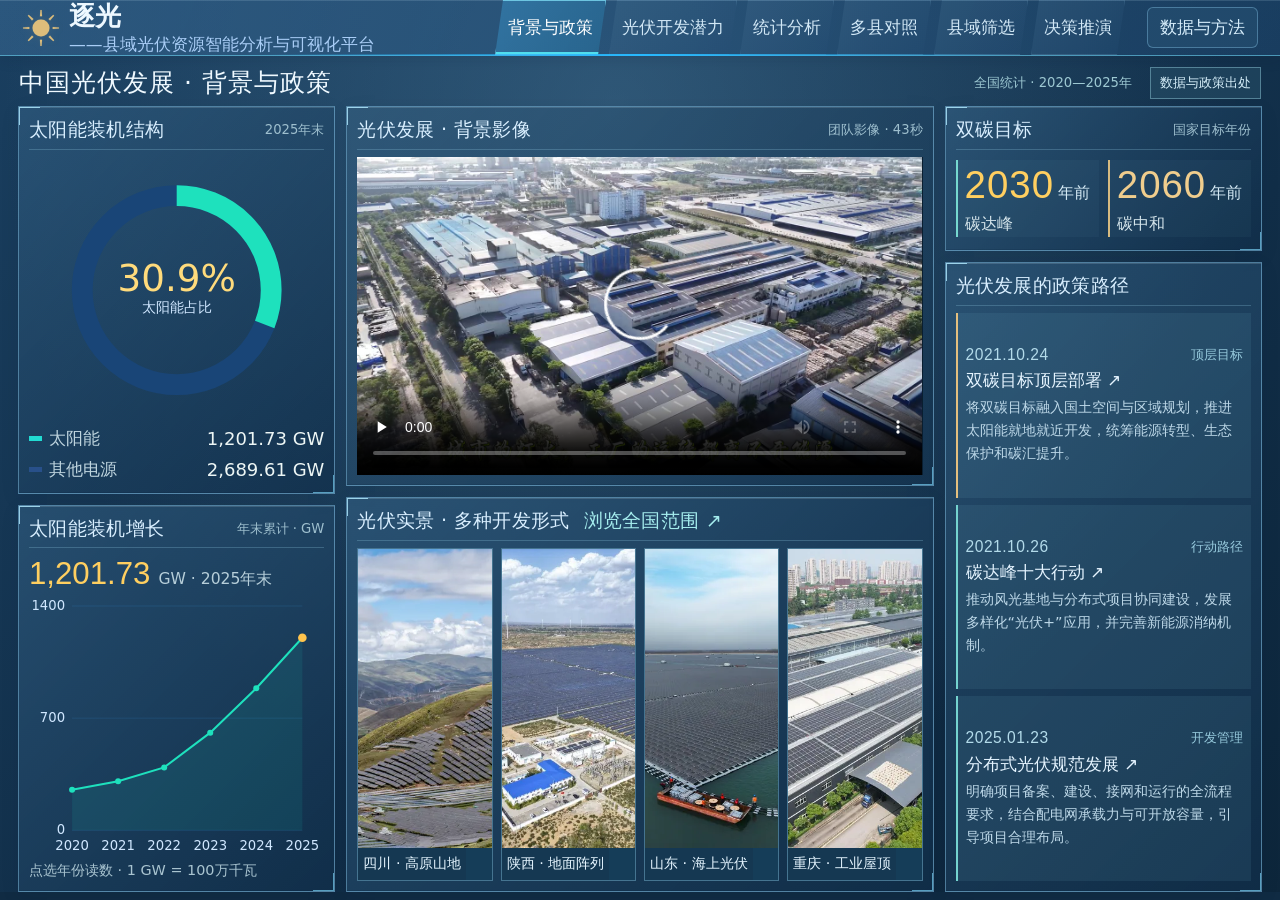
==== commit d5ace3f1: "Restore Zhuguang branding and simplify the radiation map unit label" ====
--- a/start.html
+++ b/start.html
@@ -1,5 +1,5 @@
-<!doctype html><html lang="zh-CN" data-atlas-boot="loading"><head><script id="atlasBuild">window.ATLAS_BUILD={"runtime":"atlas-runtime-v47-441849f4bf1b.js","style":"atlas-ui-v47-8a2a28521002.css","manifest":"asset-manifest-v47-e815d8f55171.js","loader":"loader-v47-26247a8b2a6b.js"};</script><meta charset="utf-8"><meta name="viewport" content="width=device-width,initial-scale=1"><title>光域智图——县域光伏资源智能分析与可视化平台</title><meta name="description" content="光域智图——县域光伏资源智能分析与可视化平台：开发优先级、多指标地图、多县对照、实景案例与夜间灯光GDP估计。"><link rel="icon" href="data:image/svg+xml,%3Csvg xmlns='http://www.w3.org/2000/svg' viewBox='0 0 32 32'%3E%3Crect width='32' height='32' rx='8' fill='%23091322'/%3E%3Ccircle cx='16' cy='16' r='8' fill='%23ffb454'/%3E%3C/svg%3E"><script defer src="asset-manifest-v47-e815d8f55171.js"></script><script defer src="loader-v47-26247a8b2a6b.js"></script><style id="bootStyle">html[data-atlas-boot="loading"] body>header,html[data-atlas-boot="loading"] body>main{opacity:0!important;pointer-events:none!important}html[data-atlas-boot="loading"]{background:#153650}#atlasLoading{position:fixed!important;inset:0!important;width:100%!important;height:100dvh!important;z-index:10000!important;display:flex;align-items:center;justify-content:center;gap:16px;margin:0!important;padding:24px!important;box-sizing:border-box;background:linear-gradient(145deg,#285171,#112c43)!important;color:#e8f7ff;font:19.2px/1.7 'Microsoft YaHei',sans-serif}#atlasLoading[hidden]{display:none!important}#atlasLoading .loadingSun{font-size:36px;color:#ddbd7b}#retryAtlas{padding:8px 14px;border:1px solid #83b8d2;background:#2a5874;color:#eefaff}#retryAtlas[hidden]{display:none}</style><link rel="stylesheet" href="atlas-ui-v47-8a2a28521002.css"><link rel="preload" as="script" href="atlas-runtime-v47-441849f4bf1b.js"></head><body><div id="atlasLoading" class="atlasLoading" role="status"><span class="loadingSun" aria-hidden="true">☀</span><span id="loadStatus">正在准备全国图谱…</span><button id="retryAtlas" hidden>重新加载</button></div>
-<header><a class="brand" href="./"><span class="sun">☀</span><span class="brandCopy"><strong>光域智图</strong><b>——县域光伏资源智能分析与可视化平台</b></span></a><nav aria-label="主导航"><a href="#contextSection">背景与政策</a><button id="atlasNav">地图与模型</button><button id="networkNav" hidden>区域关联</button></nav><button id="aboutBtn" class="quiet">数据与方法</button></header>
+<!doctype html><html lang="zh-CN" data-atlas-boot="loading"><head><script id="atlasBuild">window.ATLAS_BUILD={"runtime":"atlas-runtime-v48-b7cc94bb9bd5.js","style":"atlas-ui-v48-8a2a28521002.css","manifest":"asset-manifest-v48-e815d8f55171.js","loader":"loader-v48-26247a8b2a6b.js"};</script><meta charset="utf-8"><meta name="viewport" content="width=device-width,initial-scale=1"><title>逐光——县域光伏资源智能分析与可视化平台</title><meta name="description" content="逐光——县域光伏资源智能分析与可视化平台：开发优先级、多指标地图、多县对照、实景案例与夜间灯光GDP估计。"><link rel="icon" href="data:image/svg+xml,%3Csvg xmlns='http://www.w3.org/2000/svg' viewBox='0 0 32 32'%3E%3Crect width='32' height='32' rx='8' fill='%23091322'/%3E%3Ccircle cx='16' cy='16' r='8' fill='%23ffb454'/%3E%3C/svg%3E"><script defer src="asset-manifest-v48-e815d8f55171.js"></script><script defer src="loader-v48-26247a8b2a6b.js"></script><style id="bootStyle">html[data-atlas-boot="loading"] body>header,html[data-atlas-boot="loading"] body>main{opacity:0!important;pointer-events:none!important}html[data-atlas-boot="loading"]{background:#153650}#atlasLoading{position:fixed!important;inset:0!important;width:100%!important;height:100dvh!important;z-index:10000!important;display:flex;align-items:center;justify-content:center;gap:16px;margin:0!important;padding:24px!important;box-sizing:border-box;background:linear-gradient(145deg,#285171,#112c43)!important;color:#e8f7ff;font:19.2px/1.7 'Microsoft YaHei',sans-serif}#atlasLoading[hidden]{display:none!important}#atlasLoading .loadingSun{font-size:36px;color:#ddbd7b}#retryAtlas{padding:8px 14px;border:1px solid #83b8d2;background:#2a5874;color:#eefaff}#retryAtlas[hidden]{display:none}</style><link rel="stylesheet" href="atlas-ui-v48-8a2a28521002.css"><link rel="preload" as="script" href="atlas-runtime-v48-b7cc94bb9bd5.js"></head><body><div id="atlasLoading" class="atlasLoading" role="status"><span class="loadingSun" aria-hidden="true">☀</span><span id="loadStatus">正在准备全国图谱…</span><button id="retryAtlas" hidden>重新加载</button></div>
+<header><a class="brand" href="./"><span class="sun">☀</span><span class="brandCopy"><strong>逐光</strong><b>——县域光伏资源智能分析与可视化平台</b></span></a><nav aria-label="主导航"><a href="#contextSection">背景与政策</a><button id="atlasNav">地图与模型</button><button id="networkNav" hidden>区域关联</button></nav><button id="aboutBtn" class="quiet">数据与方法</button></header>
 <main inert aria-busy="true"><section class="intro"><div><div class="eyebrow">SOLAR ATLAS / 03</div><h1>循光而行，因地而生。</h1><p>资源禀赋 × 区域发展 × 生态约束</p></div><div class="summary"><div><strong id="total">—</strong><span>当前有效县域</span></div><div><strong id="high">—</strong><span>最高优先级</span></div><div><strong id="mean">—</strong><span>平均协调度</span></div><div><strong>1,028</strong><span>所给保护区要素</span></div></div></section>
 <div class="versionBar"><span><i></i>多源研究数据 · 非实时监测</span><label for="version">GDP 使用方案</label><select id="version"><option value="hybrid">统计 GDP 优先 · 灯光补缺</option></select><button id="modelJump">查看验证依据</button></div>
 <section class="workspace" id="atlas"><aside class="left panel"><div class="eyebrow">01 / 指标图层</div><h2>多维度探索</h2><div id="metrics" class="metrics"></div><label for="province">地区范围</label><select id="province"><option value="">全国范围</option></select><label for="search">区县名称或代码</label><form id="searchForm"><input id="search" list="countyList" placeholder="如 门源县 / 632221" autocomplete="off"><button aria-label="查找区县" type="submit">定位</button></form><datalist id="countyList"></datalist><p id="searchStatus" class="subtle" aria-live="polite">选择县域可查看详情与近邻关系。</p><button id="reset" class="reset">返回全国</button></aside>
--- a/atlas-ui-v48-8a2a28521002.css
+++ b/atlas-ui-v48-8a2a28521002.css
@@ -0,0 +1,1231 @@
+@charset "UTF-8";
+:root{color-scheme:dark;--bg:#080f1b;--panel:#101c2c;--line:#253245;--muted:#99aabd;--text:#eaf1f7;--gold:#ffbb60;--blue:#68c5d5}*{box-sizing:border-box}body{margin:0;background:var(--bg);color:var(--text);font-family:"Microsoft YaHei","PingFang SC",system-ui,sans-serif;font-size:19.2px}button,input,select{font:inherit}button{cursor:pointer;color:inherit;border:1px solid var(--line);background:#172437;border-radius:6px}button:hover{background:#27394d}button:focus-visible,input:focus-visible,select:focus-visible,a:focus-visible{outline:2px solid var(--gold);outline-offset:3px}header{height:78px;border-bottom:1px solid var(--line);display:flex;align-items:center;gap:30px;padding:0 36px}.brand{display:flex;align-items:center;gap:13px;color:var(--text);text-decoration:none;font-size:30px;font-weight:700}.brand b{font-size:18px;font-weight:400;border-left:1px solid #465063;margin-left:15px;padding-left:15px}.sun{font-size:43.2px;color:var(--gold)}.edition{margin-left:auto;letter-spacing:2px;font-size:15.6px;color:var(--gold)}.edition span{color:var(--muted);margin-left:18px;letter-spacing:0}.quiet{padding:9px 16px;background:transparent;font-size:16.8px}main{max-width:1800px;margin:auto;padding:32px 36px 0}.intro{display:flex;align-items:center;justify-content:space-between;gap:25px;margin-bottom:30px}.eyebrow{color:var(--gold);font-size:14.4px;letter-spacing:2px;margin-bottom:12px}h1{font-size:40.8px;letter-spacing:2px;font-weight:500;margin:0 0 12px}p{line-height:1.7;margin:0;color:var(--muted)}.intro p{font-size:16.8px}.summary{display:flex;gap:38px}.summary>div{border-left:1px solid var(--line);padding-left:25px}.summary strong{display:block;font-size:38.4px;font-weight:500;font-variant-numeric:tabular-nums}.summary span{font-size:15.6px;display:block;color:var(--muted);margin-top:7px}.workspace{display:grid;grid-template-columns:225px minmax(340px,1fr) 290px;border:1px solid var(--line);border-radius:12px;overflow:hidden;background:#0c1625}.panel{padding:22px;background:var(--panel)}h2{font-size:21.6px;font-weight:500;margin:0 0 18px}h3{font-size:18px;font-weight:500}.left{border-right:1px solid var(--line)}.metrics{display:grid;gap:9px;margin:22px 0}.metrics button{text-align:left;padding:13px 14px;background:transparent}.metrics button span{display:block;font-size:18px}.metrics small{display:block;font-size:14.4px;color:var(--muted);margin-top:6px}.metrics button.active{border-color:#c58a41;background:#332b23;box-shadow:inset 3px 0 var(--gold)}.metrics button.active span{color:#ffcb85}label{display:block;font-size:15.6px;color:var(--muted);margin:18px 0 9px}select,input{width:100%;min-width:0;background:#0b1625;border:1px solid #334256;color:var(--text);padding:11px 9px;border-radius:5px;font-size:16.8px}form{display:flex;gap:5px}form button{padding:0 8px;font-size:15.6px;flex-shrink:0}.subtle{font-size:14.4px;color:var(--muted);margin-top:12px;line-height:1.7}.scope{border-top:1px solid var(--line);margin-top:24px;padding-top:20px}.scope span{color:var(--muted);font-size:14.4px}.scope strong{display:block;font-size:18px;margin:8px 0}.scope p{font-size:14.4px}.reset{margin-top:18px;padding:9px 12px;font-size:15.6px;width:100%;background:transparent}.mapPanel{display:flex;flex-direction:column;min-width:0;background:radial-gradient(ellipse at 45% 40%,#162b3c 0,#0c1625 70%)}.mapHeader{display:flex;justify-content:space-between;align-items:start;padding:22px 22px 0;gap:12px}.mapHeader h2{margin-bottom:5px}.mapHeader p{font-size:14.4px}.segmented{display:flex;border:1px solid #364154;border-radius:6px;padding:3px;flex-shrink:0}.segmented button{padding:6px 12px;border:0;background:transparent;font-size:15.6px}.segmented .active{background:#344353;color:var(--gold)}.mapCanvas{position:relative;flex:1;min-height:460px;overflow:hidden}#map{width:100%;height:100%;min-height:460px;max-height:650px;display:block;touch-action:none}.county{stroke:#101d2c;stroke-width:.32;vector-effect:non-scaling-stroke;cursor:pointer;transition:fill .25s}.province{stroke:#59707b;stroke-width:.7;vector-effect:non-scaling-stroke;cursor:pointer}.county:hover,.province:hover{filter:brightness(1.35);stroke:#fff;stroke-width:1}.selected{stroke:#fff!important;stroke-width:1.7!important;filter:brightness(1.22)}.outline{fill:none;stroke:#819ba2;stroke-width:.65;vector-effect:non-scaling-stroke;opacity:.65}.mapTools{position:absolute;top:24px;right:16px;display:grid;gap:5px}.mapTools button{width:33px;height:33px;font-size:24px;background:#102031dd}.mapNote{position:absolute;bottom:13px;left:22px;font-size:13.2px;line-height:1.7;color:#8599af;pointer-events:none}#tooltip{position:absolute;display:none;z-index:3;pointer-events:none;padding:10px 14px;border:1px solid #546070;border-radius:6px;background:#0a1322f2;font-size:15.6px;line-height:1.8;box-shadow:0 6px 30px #0008}.legend{padding:15px 22px 18px;border-top:1px solid #243345}.legend>div{display:flex;flex-wrap:wrap;gap:12px}.legend span{font-size:14.4px;color:#c0ceda;display:inline-flex;align-items:center;gap:6px}.legend i{width:17px;height:9px;border-radius:2px;display:inline-block}.legend p{font-size:13.2px;margin-top:9px}.right{border-left:1px solid var(--line)}.detailLocation{font-size:14.4px;color:var(--muted);margin:17px 0 7px}.detailTitle{font-size:31.2px;margin:0 0 10px;letter-spacing:1px}.badge{display:inline-block;font-size:14.4px;padding:5px 9px;background:#423426;color:#ffd296;border:1px solid #685138;border-radius:4px}.detailScore{display:flex;gap:20px;margin:24px 0}.detailScore strong{font-size:34.8px;font-weight:500;display:block;font-variant-numeric:tabular-nums}.detailScore span{font-size:14.4px;color:var(--muted);display:block;margin-top:6px}.indicator{margin:16px 0}.indicator>div{display:flex;justify-content:space-between;font-size:14.4px;margin-bottom:8px;color:#b7c9d9}.indicator b{font-weight:400;color:#ecf3fa}.track{height:5px;background:#273649;border-radius:3px;overflow:hidden}.track i{height:100%;display:block;background:#76bbbd}.detailNote{font-size:14.4px;line-height:1.8;margin:15px 0}.rankingHead{display:flex;align-items:center;justify-content:space-between;border-top:1px solid var(--line);margin-top:23px;padding-top:9px}.rankingHead span{font-size:13.2px;color:var(--muted)}.rank{display:flex;align-items:center;width:100%;text-align:left;border:0;background:transparent;border-radius:3px;gap:10px;padding:10px 0;font-size:15.6px}.rank em{font-size:14.4px;color:var(--gold);font-style:normal;width:19px}.rank span{flex:1;white-space:nowrap;overflow:hidden;text-overflow:ellipsis}.rank b{font-weight:400;font-size:14.4px;color:#c5d6e3;font-variant-numeric:tabular-nums}.bottom{display:grid;grid-template-columns:1fr 1.4fr;gap:18px;margin-top:18px}.bottom>.panel{border:1px solid var(--line);border-radius:10px}.sectionHeading{display:flex;justify-content:space-between;gap:15px;align-items:center}.sectionHeading h2{margin-bottom:5px}.sectionHeading>span{font-size:14.4px;color:var(--muted)}#distribution{display:flex;gap:14px;height:136px;align-items:end;margin-top:15px}.distItem{flex:1;display:flex;flex-direction:column;align-items:center;justify-content:end;gap:7px;height:100%}.distItem b{font-size:15.6px;font-weight:400}.distItem i{width:80%;min-height:2px;border-radius:3px 3px 0 0;opacity:.9}.distItem span{font-size:14.4px;color:var(--muted)}.plotWrap{height:165px;margin-top:10px}#scatter{width:100%;height:100%}#scatter circle{cursor:pointer}#scatter circle:hover{r:5;stroke:white;stroke-width:1}footer{display:flex;align-items:center;justify-content:space-between;gap:20px;padding:25px 0;color:#8799ad;font-size:14.4px}footer button{background:transparent;border:0;font-size:14.4px;color:var(--gold)}dialog{width:min(760px,92vw);max-height:85vh;padding:0;background:#101c2c;color:var(--text);border:1px solid #415166;border-radius:12px}dialog::backdrop{background:#020812cb;backdrop-filter:blur(4px)}.dialogHead{display:flex;align-items:center;justify-content:space-between;padding:22px;border-bottom:1px solid var(--line)}.dialogHead h2{margin:0}.dialogHead button{font-size:27.6px;width:35px;height:35px}.dialogBody{padding:22px;overflow:auto}.dialogBody h3{color:var(--gold);margin-top:25px}.dialogBody p{font-size:16.8px;margin:10px 0}.dialogBody details{font-size:16.8px;color:var(--muted);margin-top:25px}.dialogBody summary{cursor:pointer}.empty{color:var(--muted);font-size:16.8px;line-height:1.8}
+@media(min-width:1550px){.workspace{grid-template-columns:250px minmax(400px,1fr) 320px}.mapCanvas{min-height:560px}}@media(max-width:1150px){main{padding:24px 18px 0}header{padding:0 20px}.workspace{grid-template-columns:190px minmax(320px,1fr) 240px}.panel{padding:17px}.summary{gap:17px}.summary>div{padding-left:17px}h1{font-size:33.6px}.summary strong{font-size:32.4px}.mapHeader{padding:18px 15px 0}}@media(max-width:900px){.workspace{grid-template-columns:190px 1fr}.right{grid-column:1/-1;border-left:0;border-top:1px solid var(--line);display:grid;grid-template-columns:1fr 1fr;gap:15px}.right>.eyebrow{grid-column:1/-1;margin:0}.right .rankingHead{display:none}#ranking{padding-top:15px}.intro{align-items:start;flex-direction:column}.summary{width:100%;justify-content:space-between}.summary>div:first-child{padding-left:0;border:0}.edition{display:none}header .quiet{margin-left:auto}.bottom{grid-template-columns:1fr 1fr}.detailScore{margin:16px 0}}@media(max-width:620px){header{height:68px;padding:0 14px}.brand{font-size:27.6px}.brand b{font-size:14.4px;margin-left:7px;padding-left:7px}.quiet{font-size:14.4px;padding:8px}main{padding:23px 12px 0}.intro{margin-bottom:22px}h1{font-size:33.6px}.intro p{font-size:15.6px}.summary strong{font-size:30px}.summary span{font-size:13.2px}.workspace{display:block}.left{border:0;padding:15px}.left>.eyebrow,.left>h2,.scope,.reset{display:none}.metrics{grid-template-columns:1fr 1fr;margin:0 0 14px;gap:8px}.metrics button{padding:9px 10px}.metrics button span{font-size:16.8px}.metrics small{font-size:13.2px}.left label{margin-top:10px}.mapPanel{border-top:1px solid var(--line)}.mapCanvas,#map{min-height:400px;height:440px}.mapHeader{gap:5px}.mapHeader h2{font-size:19.2px}.segmented button{padding:6px 10px}.right{display:block}.right>.eyebrow{margin-bottom:10px}.rankingHead{display:flex!important}.bottom{grid-template-columns:1fr}footer{flex-direction:column;gap:10px;text-align:center}.legend>div{gap:9px}.detailTitle{font-size:30px}.sectionHeading>span{font-size:13.2px}}@media(prefers-reduced-motion:reduce){*{transition:none!important}}
+/* Spatial observatory theme: original navy, teal and amber palette retained. */
+html{scroll-behavior:smooth}body{background-color:#080f1b;background-image:radial-gradient(ellipse at 50% 0,#1e3c502e,transparent 55%),linear-gradient(#172b3b25 1px,transparent 1px),linear-gradient(90deg,#172b3b25 1px,transparent 1px);background-size:auto,48px 48px,48px 48px}header{height:82px;background:linear-gradient(180deg,#101f30e6,#080f1bcc);border-bottom-color:#395366;position:relative;gap:22px}header:after{content:'';height:2px;width:24%;position:absolute;bottom:-1px;left:38%;background:linear-gradient(90deg,transparent,#ffbb60,transparent)}header nav{display:flex;align-items:center;gap:8px;margin-left:auto}header nav button,header nav a{color:#b7c9d9;padding:12px 18px;font-size:16.8px;text-decoration:none;background:transparent;border:0;border-radius:0}header nav .navActive{color:#ffcb85;box-shadow:inset 0 -2px #b98b4f;background:linear-gradient(0deg,#9d763619,transparent)}main{max-width:1900px;padding:26px 28px 0}.intro{margin-bottom:22px}.intro h1{font-size:36px;letter-spacing:3px}.intro .eyebrow{font-size:14.4px;letter-spacing:4px;margin-bottom:10px}.intro p{font-size:16.8px;color:#98aabb}.summary{gap:24px}.summary strong{font-family:Bahnschrift,"Segoe UI",sans-serif;font-size:38.4px;letter-spacing:1px}.summary span{font-size:15.6px}.summary>div{padding-left:22px}.versionBar{display:flex;align-items:center;gap:14px;margin-bottom:17px;color:#9bacbd;font-size:15.6px}.versionBar>span{margin-right:auto;display:flex;align-items:center;gap:9px}.versionBar i{width:6px;height:6px;background:#ffbb60;box-shadow:0 0 10px #ffbb6050}.versionBar label{margin:0;font-size:15.6px}.versionBar select{width:260px;padding:9px 11px;font-size:15.6px}.versionBar button{font-size:15.6px;background:transparent;padding:8px 12px}.workspace{border:0;overflow:visible;background:transparent;gap:14px;grid-template-columns:218px minmax(420px,1fr) 294px;align-items:stretch}.panel,.mapPanel{position:relative;border:1px solid #354b5c;border-radius:3px;background:linear-gradient(135deg,#142637ed,#0e1a2aee);box-shadow:inset 0 0 26px #050e1835,0 8px 24px #0000001a}.panel:before,.mapPanel:before{content:'';position:absolute;inset:-1px;pointer-events:none;background:linear-gradient(#bb995e,#bb995e) left top/18px 2px no-repeat,linear-gradient(#bb995e,#bb995e) left top/2px 18px no-repeat,linear-gradient(#6d9399,#6d9399) right bottom/18px 2px no-repeat,linear-gradient(#6d9399,#6d9399) right bottom/2px 18px no-repeat;opacity:.8}.panel{padding:19px}.left,.right{border:1px solid #354b5c}.left h2{font-size:20.4px;margin-bottom:16px}.metrics{gap:4px;margin:12px 0 16px}.metrics button{display:flex;align-items:center;gap:10px;padding:10px 9px;border-color:transparent;border-radius:2px}.metrics button span{font-size:16.8px}.metrics button em{font-family:Bahnschrift,sans-serif;font-style:normal;color:#6e869a;font-size:14.4px;letter-spacing:1px}.metrics button.active{background:linear-gradient(90deg,#70502d55,#332b2320);border-color:#8266447a;box-shadow:inset 2px 0 var(--gold)}.metrics button.active em{color:#ffbb60}.left label{font-size:15.6px;margin-top:13px}.left input,.left select{font-size:15.6px;padding:10px 8px}.left .subtle{font-size:14.4px}.reset{margin-top:12px}.mapPanel{overflow:hidden;background:radial-gradient(ellipse at 50% 43%,#193345b0,#0b1725 73%);display:flex;flex-direction:column}.mapHeader{padding:22px 22px 0}.mapHeader .eyebrow{font-size:13.2px;margin-bottom:8px;color:#88a7b3;letter-spacing:2px}.mapHeader h2{font-size:24px;letter-spacing:1px}.mapHeader p{font-size:14.4px;line-height:1.7}.overlayControls{display:flex;flex-wrap:wrap;gap:10px 18px;align-items:center;padding:16px 22px 0}.overlayControls label{display:flex;align-items:center;gap:7px;margin:0;font-size:14.4px;color:#b5c5d2;cursor:pointer}.overlayControls input{width:13px;height:13px;margin:0;accent-color:#d3ba7b}.overlayControls>span{font-size:13.2px;color:#7493a6;margin-left:auto}.mapCanvas{min-height:470px;flex:1;background-image:radial-gradient(#65889830 .7px,transparent .7px);background-size:18px 18px;isolation:isolate}#map{position:relative;z-index:1;min-height:470px;max-height:none;height:100%;filter:drop-shadow(0 7px 5px #0007)}.orbital{position:absolute;width:85%;height:40%;border:1px solid #547f8b20;border-radius:50%;left:7%;bottom:18%;transform:rotate(-8deg);box-shadow:0 0 0 28px #547f8b08,0 0 0 55px #547f8b08,0 0 90px #d3ba7b07;pointer-events:none}.mapTools{z-index:2}.mapTools button{border-color:#3c5464;border-radius:3px}.mapNote{z-index:2;font-size:13.2px;color:#93aaba}.county{stroke:#102330;stroke-width:.4}.province{stroke:#97b8be;stroke-width:.7}.outline{stroke:#789da2;stroke-width:.55;opacity:.72}.selected{stroke:#fff0b3!important;filter:brightness(1.2)}.reserveShape{fill:#72a79e33;stroke:#a7d5d0;stroke-width:.65;vector-effect:non-scaling-stroke}.relationGlow{fill:none;stroke:#ffbb60;stroke-width:5;filter:url(#linkGlow);vector-effect:non-scaling-stroke}.relationLine{fill:none;stroke:#ffe0a4;stroke-width:1;vector-effect:non-scaling-stroke;stroke-dasharray:4 2}.relationNode{fill:#ffe3a7;stroke:#fff1d1;stroke-width:.3;filter:drop-shadow(0 0 3px #ffbb60)}.mapLabel{fill:#fbe7bf;font-size:12px;paint-order:stroke;stroke:#112335;stroke-width:3px;stroke-linejoin:round}.legend{background:#0d1a28bb;border-color:#344c5e;padding:14px 20px}.legend>div{gap:8px 13px}.legend span{font-size:13.2px}.legend p{font-size:13.2px;color:#8fa9bb}.missingKey{background:repeating-linear-gradient(135deg,#253246 0 3px,#677589 3px 4px)}.detailLocation{line-height:1.7;font-size:14.4px;margin-top:13px}.detailTitle{font-size:27.6px;line-height:1.5}.detailScore{margin:20px 0;gap:30px}.detailScore strong{font-family:Bahnschrift,"Segoe UI",sans-serif;font-size:33.6px}.selectedMetric{display:flex;align-items:center;justify-content:space-between;margin-top:18px;padding:14px 0;border-bottom:1px solid #354a5a}.selectedMetric span{font-size:15.6px;color:#9eb3c4}.selectedMetric strong{font-size:30px;font-family:Bahnschrift,sans-serif;color:#ffce87}.indicator{margin:14px 0}.indicator>div{font-size:14.4px}.indicator .track{height:4px}.gdpEstimate{padding:13px;background:#0b1828;border-left:2px solid #82aba6}.gdpEstimate span{font-size:14.4px;color:#a8becd;display:block}.gdpEstimate b{display:block;font-family:Bahnschrift,sans-serif;font-size:26.4px;font-weight:500;margin:7px 0}.gdpEstimate small{font-size:13.2px;color:#8da5b8}.rankingHead{margin-top:17px}.rankingHead h3{font-size:15.6px;line-height:1.6}.rank{padding:9px 0}.rank b{font-size:14.4px}.rank span{font-size:15.6px}.bottom{grid-template-columns:1fr 1fr 1.15fr;gap:14px;margin-top:14px}.bottom>.panel{border-color:#354b5c;border-radius:3px}.sectionHeading .eyebrow{font-size:13.2px;letter-spacing:2px;margin-bottom:8px}.sectionHeading h2{font-size:20.4px}.sectionHeading p{font-size:16.8px}.sectionHeading>span{font-size:14.4px}.distributionBody{display:flex;align-items:center;gap:12px;min-height:190px}#donut{width:43%;max-width:170px;flex-shrink:0}#distribution{display:block;flex:1;height:auto;margin:15px 0}.distLine{display:flex;gap:8px;align-items:center;margin:12px 0;font-size:14.4px}.distLine>i{width:7px;height:7px;border-radius:1px}.distLine span{color:#9bb3c3}.distLine b{font-weight:400;margin-left:auto}.distLine small{font-size:13.2px;color:#8299ad;min-width:37px;text-align:right}.textButton{border:0;background:transparent;color:#c5b389;font-size:14.4px;padding:0}.relationRow{display:flex;width:100%;gap:12px;align-items:center;border:0;border-radius:0;border-bottom:1px solid #2b40504d;background:transparent;padding:12px 0;text-align:left}.relationRow span{font-size:15.6px;flex:1;min-width:0;white-space:nowrap;overflow:hidden;text-overflow:ellipsis}.relationRow small{display:block;font-size:13.2px;color:#849eaf;margin-top:5px}.relationRow>i{height:3px;background:#2b4050;width:48px;flex-shrink:0}.relationRow>i b{display:block;height:100%;background:#d3ba7b}.relationRow strong{font-size:15.6px;font-weight:400;color:#ffce87}.relation .subtle{font-size:13.2px}.plotWrap{height:182px}.modelSection{margin-top:14px;padding:26px;scroll-margin-top:20px}.modelSection>.sectionHeading h2{font-size:28.8px}.modelGrid{display:grid;grid-template-columns:1.3fr 1fr;gap:40px;margin-top:22px}.modelStats{display:flex;gap:34px;margin-bottom:22px}.modelStats span{font-size:14.4px;color:#8da8ba;display:block}.modelStats strong{display:block;font-family:Bahnschrift,sans-serif;font-size:37.2px;font-weight:500;margin:9px 0 5px;color:#ffe1b0}.modelStats em{font-size:14.4px;font-style:normal;margin-left:7px;color:#b6c4ce}.modelStats small{font-size:14.4px;color:#8da8ba}.tableWrap{overflow-x:auto}table{border-collapse:collapse;width:100%;font-size:15.6px}th{text-align:right;color:#8da8ba;font-size:14.4px;font-weight:400;background:#12293a}th:first-child,td:first-child{text-align:left}td,th{padding:12px 10px;border-bottom:1px solid #2c44524a}td{text-align:right;font-variant-numeric:tabular-nums}.chosen{background:#58442733;color:#fbd394}#modelPlot{width:100%;height:310px}.methodStrip{display:flex;gap:14px;margin-top:24px;border-top:1px solid #344b5d;padding-top:20px}.methodStrip span{flex:1;color:#8faabc;font-size:15.6px;border-left:2px solid #857853;padding-left:13px}.modelCaveat{font-size:14.4px;margin-top:20px;color:#8ba1b3;line-height:1.9}.dialogBody a{color:#f4cb8d}.dialogBody h3{line-height:1.7}.dialogBody p{line-height:1.9}.bottom .subtle{font-size:13.2px}.eyebrow{color:#d6b77f}footer{font-size:14.4px}
+@media(min-width:1550px){.workspace{grid-template-columns:230px minmax(450px,1fr) 315px}.mapCanvas,#map{min-height:530px}.panel{padding:21px}.metrics button{padding:10px 12px}.metrics button span{font-size:18px}.mapHeader h2{font-size:27.6px}}@media(max-width:1190px){main{padding:24px 16px 0}.workspace{grid-template-columns:195px minmax(300px,1fr) 255px;gap:10px}.panel{padding:15px}.summary{gap:13px}.summary>div{padding-left:14px}.summary strong{font-size:33.6px}.intro h1{font-size:30px}header{padding:0 20px}.brand b{font-size:15.6px}header nav button,header nav a{padding:10px 9px;font-size:15.6px}.mapHeader{padding:18px 16px 0}.overlayControls{padding:12px 16px 0}.bottom{grid-template-columns:1fr 1fr;gap:10px}.scatterPanel{grid-column:1/-1}.scatterPanel .plotWrap{height:220px}.modelGrid{gap:20px}.modelStats{gap:20px}.modelStats strong{font-size:31.2px}.modelSection{padding:22px}.distributionBody{min-height:210px}}@media(max-width:950px){.workspace{grid-template-columns:195px 1fr}.right{grid-column:1/-1;display:grid;grid-template-columns:1.4fr 1fr;gap:15px;border:1px solid #354b5c}.right>.eyebrow{grid-column:1/-1}.right .rankingHead{display:none}.intro{flex-direction:column;gap:20px;align-items:stretch}.summary{justify-content:space-between}.summary>div:first-child{border:0;padding-left:0}.modelGrid{grid-template-columns:1fr}.modelGrid #modelPlot{height:300px}.versionBar>span{font-size:13.2px}.versionBar label{display:none}.versionBar select{width:230px}.methodStrip{flex-wrap:wrap}.methodStrip span{flex-basis:40%}header nav{gap:1px}.brand b{display:none}.mapCanvas,#map{height:590px;min-height:500px}#modelSection .sectionHeading{align-items:start;gap:15px}.mapPanel{min-width:0}}
+@media(max-width:620px){header{height:auto;min-height:70px;flex-wrap:wrap;padding:12px 15px;gap:7px}.brand{font-size:28.8px}header nav{order:3;width:100%;justify-content:space-between;border-top:1px solid #263d4c;margin-top:7px;padding-top:5px}header nav button,header nav a{font-size:15.6px;padding:7px 16px}header .quiet{font-size:14.4px;margin-left:auto}.intro h1{font-size:32.4px}.summary{gap:9px;flex-wrap:wrap}.summary>div{padding-left:10px}.summary strong{font-size:27.6px}.summary span{font-size:12px}.versionBar{gap:8px;flex-wrap:wrap}.versionBar>span{width:100%;margin-bottom:3px}.versionBar select{flex:1;width:auto}.versionBar button{font-size:14.4px;padding:8px}.workspace{display:block}.left{padding:15px}.left>h2,.left>.eyebrow{display:none}.metrics{grid-template-columns:1fr 1fr;gap:5px;margin:0}.metrics button{padding:9px 6px;gap:6px;border-color:#294052}.metrics button span{font-size:15.6px}.metrics button em{font-size:13.2px}.left label{margin-top:13px}.left .reset{display:block}.mapPanel{margin-top:12px}.mapHeader{padding:18px 15px 0}.mapHeader h2{font-size:21.6px}.mapHeader p{font-size:13.2px}.mapHeader .eyebrow{font-size:12px}.overlayControls{gap:10px;padding:13px 15px 0}.overlayControls>span{width:100%;margin:0}.mapCanvas,#map{height:460px;min-height:460px}.mapNote{font-size:12px;left:15px;bottom:10px}.legend{padding:13px 15px}.legend span{font-size:12px}.legend p{font-size:13.2px}.right{margin-top:12px;display:block;padding:18px}.right>.eyebrow{margin-bottom:10px}.detailTitle{font-size:30px}.right .rankingHead{display:flex}.indicator>div{font-size:15.6px}.detailLocation,.detailNote{font-size:15.6px}.bottom{grid-template-columns:1fr;margin-top:12px;gap:12px}.scatterPanel{grid-column:auto}.bottom .panel{padding:20px}.modelSection{padding:20px;margin-top:12px}.modelSection>.sectionHeading{display:block}.modelSection .badge{margin-top:14px}.modelStats{gap:17px;flex-wrap:wrap}.modelStats strong{font-size:28.8px}.modelStats span,.modelStats small{font-size:13.2px}.modelGrid{margin-top:18px}.modelGrid #modelPlot{height:auto}.methodStrip{gap:18px}.methodStrip span{font-size:14.4px}.tableWrap td,.tableWrap th{font-size:13.2px;padding:10px 6px}footer{font-size:13.2px}.distributionBody{min-height:180px}#donut{width:46%}}
+@media(prefers-reduced-motion:reduce){html{scroll-behavior:auto}*{animation:none!important;transition:none!important}}
+/* Keep interactive geometry out of offscreen SVG filter surfaces. */
+#map{filter:none}.county,.province{transition:none}.county:hover,.province:hover,.selected{filter:none}.relationGlow{filter:none;stroke-width:3;opacity:.18}.relationNode{filter:none}
+.contextSection{margin-top:18px;padding:34px;scroll-margin-top:20px;background:radial-gradient(ellipse at 12% 35%,#31515335,transparent 50%),linear-gradient(120deg,#132534,#0d1928);overflow:hidden}
+.contextHead{display:flex;justify-content:space-between;gap:24px}.contextHead h2{font-size:34.8px;font-weight:500;letter-spacing:2px;margin:12px 0}.contextHead p{font-size:16.8px;color:#93aebe;line-height:1.8}.contextStamp{font-size:13.2px;color:#738c9f;letter-spacing:3px;line-height:1.9;text-align:right;padding-top:8px;flex-shrink:0}
+.contextGrid{display:grid;grid-template-columns:1fr 1.15fr;gap:54px;margin-top:30px;align-items:center}.microLabel{font-size:13.2px;letter-spacing:3px;color:#9eb7bb}.missionVisual svg{display:block;width:100%;max-height:310px;margin:auto}.missionVisual>p{text-align:center;color:#708b9e;font-size:12px;letter-spacing:2px;margin:0}.storyTabs{display:flex;gap:26px;border-bottom:1px solid #334958}.storyTabs button{border:0;background:transparent;border-radius:0;padding:12px 0;color:#90aabb;font-size:16.8px}.storyTabs button[aria-selected=true]{color:#ffcf8b;box-shadow:0 2px #d3ba7b}#storyPanel{min-height:305px;padding-top:8px}#storyPanel h3{font-size:25.2px;font-weight:500;margin:20px 0 12px;color:#e7e2d6}#storyPanel>p{font-size:15.6px;line-height:1.9;color:#9bb0bd}.storySteps{display:grid;gap:14px;margin-top:23px}.storySteps>div{display:flex;gap:17px;align-items:center}.storySteps em{font:26.4px Bahnschrift,sans-serif;color:#bda975;font-style:normal;opacity:.8}.storySteps b{font-size:15.6px;font-weight:500;color:#c5d7dd;display:block}.storySteps small{display:block;font-size:14.4px;color:#7f9baa;margin-top:5px;line-height:1.6}
+.policyHeading{display:flex;justify-content:space-between;align-items:end;border-top:1px solid #304654;padding-top:30px;margin-top:30px}.policyHeading h3{font-size:26.4px;font-weight:500;margin:8px 0 0}.policyHeading>span{font-size:13.2px;color:#7993a4}.policyTimeline{display:grid;grid-template-columns:repeat(3,1fr);margin-top:26px;gap:0}.policyTimeline>a{text-decoration:none;color:inherit;display:block;position:relative;padding:0 28px 18px 0}.policyTimeline time{font:26.4px Bahnschrift,sans-serif;letter-spacing:2px;color:#d3ba7b}.policyDot{display:block;height:28px;position:relative;margin-top:12px}.policyDot:before{content:'';position:absolute;top:8px;left:0;width:calc(100% + 28px);height:1px;background:linear-gradient(90deg,#ab956155,#426473)}.policyDot:after{content:'';position:absolute;width:6px;height:6px;border:1px solid #e4c287;background:#102432;transform:rotate(45deg);top:5px;left:1px}.policyTimeline small{font-size:12px;color:#79a6a6;letter-spacing:2px}.policyTimeline h4{font-size:19.2px;line-height:1.7;margin:9px 0;font-weight:500;color:#dce3dd}.policyTimeline p{font-size:14.4px;line-height:1.9;color:#8da8b7;max-width:360px}.policyTimeline em{font-size:13.2px;color:#bfae84;font-style:normal;display:block;margin-top:18px}.policyTimeline a:hover h4{color:#ffd08e}.policyTimeline a:focus-visible,.storyTabs button:focus-visible{outline:2px solid #ffcf8b;outline-offset:4px}
+.targetHorizon{background:#09172388;border:1px solid #294250;display:flex;align-items:center;gap:28px;padding:24px;margin-top:13px}.targetHorizon small{font-size:12px;color:#819ea9;letter-spacing:2px}.targetHorizon strong{font:45.6px Bahnschrift,sans-serif;color:#e9d4ab;display:block;margin-top:7px;white-space:nowrap}.targetHorizon strong span{font:14.4px sans-serif;color:#acbdbf;display:block;margin-top:6px}.horizonLine{height:1px;background:linear-gradient(90deg,#d3ba7b88,#72a79e88);flex:1;min-width:35px;position:relative}.horizonLine i{position:absolute;width:5px;height:5px;border:1px solid #d3ba7b;transform:rotate(45deg);top:-2px;background:#102432}.horizonLine i:last-child{right:0}.targetHorizon>p{max-width:310px;font-size:13.2px;line-height:1.9;color:#7994a5;margin-left:20px}.contextSection,.modelSection,.bottom{content-visibility:auto;contain-intrinsic-size:auto 700px}.bottom{contain-intrinsic-size:auto 300px}
+@media(max-width:950px){.contextGrid{gap:25px}.contextHead h2{font-size:28.8px}.targetHorizon{flex-wrap:wrap}.targetHorizon>p{max-width:none;width:100%;margin:0}.policyTimeline>a{padding-right:18px}.policyDot:before{width:calc(100% + 18px)}}
+@media(max-width:620px){.contextSection{padding:22px 18px}.contextHead h2{font-size:27.6px;line-height:1.6}.contextStamp{display:none}.contextGrid{grid-template-columns:1fr;gap:22px}.missionVisual svg{max-height:240px}.policyHeading{align-items:start;gap:12px}.policyHeading>span{max-width:115px;line-height:1.8}.policyTimeline{grid-template-columns:1fr;gap:22px}.policyTimeline>a{border-left:1px solid #3b555d;padding:0 0 5px 22px}.policyDot{position:absolute;top:-8px;left:-4px;margin:0}.policyDot:before{display:none}.policyTimeline p{max-width:none}.policyTimeline em{margin-top:10px}.targetHorizon{gap:15px;padding:20px 15px}.targetHorizon strong{font-size:39.6px}header nav button,header nav a{padding:7px 6px;font-size:14.4px}#storyPanel{min-height:340px}}
+
+/* Clear spatial encodings and compact reading guidance. */
+[hidden]{display:none!important}
+.atlasLoading{display:flex;align-items:center;gap:14px;padding:22px;color:#e6d7b7;background:linear-gradient(105deg,#233242,#151f2c);border-block:1px solid #3b4955;font-size:15.6px}
+.atlasLoading button{padding:8px 12px}.loadingSun{font-size:36px;color:var(--gold)}
+.protectedControls{display:flex;align-items:center;justify-content:space-between;gap:12px;padding:12px 22px;border-bottom:1px solid var(--line);background:#142333;font-size:14.4px;color:var(--muted)}
+.mapReading{display:flex;gap:22px;align-items:center;padding:13px 22px;border-bottom:1px solid #263847;background:#101e2d}
+.mapReading>span{flex-shrink:0}.mapReading small{display:block;font-size:12px;color:var(--muted);margin-bottom:5px;letter-spacing:1px}.mapReading b{font-size:15.6px;font-weight:500;color:#dfd7c5}.mapReading p{font-size:13.2px;line-height:1.65;margin-left:auto;max-width:310px}
+.reserveShape{fill:#ffb45466;stroke:#ffc77d;stroke-width:.55;vector-effect:non-scaling-stroke}
+#geometryStatus{color:#e5c590;font-size:13.2px}#geometryStatus:empty{display:none}
+.selectedMetric strong{font-size:clamp(22.8px,2.16vw,36px);overflow-wrap:anywhere;font-variant-numeric:tabular-nums}.rank b{font-size:13.2px;max-width:130px;overflow-wrap:anywhere}
+.doubleTrack span{font-size:13.2px}.metricDelta{overflow-wrap:anywhere;min-width:100px}
+@media(max-width:760px){.mapReading{gap:16px;padding:12px;flex-wrap:wrap}.mapReading p{max-width:none;margin:0;flex-basis:100%}.protectedControls{padding:12px;flex-wrap:wrap}.overlayControls{flex-wrap:wrap}.selectedMetric strong{font-size:28.8px}}
+@media(prefers-reduced-motion:reduce){html{scroll-behavior:auto}*,*::before,*::after{animation:none!important;transition:none!important}}
+
+.evidenceSection{padding:32px;margin-top:18px;scroll-margin-top:20px;background:linear-gradient(125deg,#172b37,#0d1928)}.evidenceSection h2{font-size:33.6px;font-weight:500;letter-spacing:1px}.evidenceSection h3{font-size:27.6px;font-weight:500;line-height:1.5}.evidenceSection p{font-size:15.6px;color:#9cb1bf;line-height:1.9}.evidenceAnchor{color:#d3ba7b;text-decoration:none;white-space:nowrap;font-size:15.6px}.findingGrid{display:grid;grid-template-columns:repeat(3,1fr);gap:18px;margin:26px 0 36px}.findingCard{display:block;text-align:left;padding:24px;border:1px solid #3b515d;background:linear-gradient(145deg,#21404955,#0b192633);border-radius:2px}.findingCard>span{color:#87aaaa;font-size:13.2px;letter-spacing:2px}.findingCard strong{display:block;font-size:36px;font-weight:500;color:#efcf95;margin:23px 0 15px}.findingCard small{font-size:15.6px;color:#9badb5}.findingCard p{font-size:14.4px;min-height:68px}.findingCard em{font-size:14.4px;color:#bda976;font-style:normal;display:block;margin-top:18px}.findingCard:hover{border-color:#bd9b62;background:#23434a55}.stabilityGrid{display:grid;grid-template-columns:1.1fr 1fr;gap:50px;border-top:1px solid #344c5a;padding-top:30px;scroll-margin-top:20px}.matrix{display:grid;grid-template-columns:repeat(5,1fr);gap:6px}.matrix button{display:flex;flex-direction:column;gap:8px;align-items:center;padding:12px 3px;border:1px solid #526b6933;background:rgb(114 167 158 / var(--density));border-radius:2px}.matrix button[aria-pressed=true]{outline:2px solid #ffd18b;outline-offset:1px;color:#ffe5bd}.matrix small{font-size:13.2px;color:#c7d7d7}.matrix b{font:25.2px Bahnschrift,sans-serif}.matrixAxes{display:flex;justify-content:space-between;color:#9aafba;font-size:13.2px;margin:18px 0 10px}.evidenceNote{font-size:13.2px!important;line-height:1.9!important;color:#829aaa!important}.migrationResults{padding:24px;background:#08172366;border:1px solid #2f4654}#cohortList{display:grid;grid-template-columns:1fr 1fr;gap:7px;margin-top:18px}#cohortList button{position:relative;text-align:left;background:#172c394d;border:1px solid #334b594d;padding:10px 21px 10px 10px;min-width:0}#cohortList button span{display:block;font-size:14.4px;white-space:nowrap;overflow:hidden;text-overflow:ellipsis}#cohortList small{font-size:12px;color:#789ba8}#cohortList b{position:absolute;right:8px;top:12px;color:#d3ba7b}.compareSection{border-top:1px solid #344c5a;margin-top:35px;padding-top:28px;scroll-margin-top:20px}.compareControls{display:flex;gap:20px;align-items:end;margin:24px 0}.compareControls label{flex:1;color:#d3ba7b;font-size:14.4px;min-width:0}.compareControls label:nth-child(2){color:#8bb8af}.compareControls select{margin-top:9px;width:100%;font-size:14.4px}.compareControls button,#useSelectedCounty{font-size:14.4px;padding:11px;color:#cddadf}.compareGrades{display:flex;gap:22px;color:#d3ba7b}.compareGrades span:last-child{color:#8bb8af}#comparisonSummary{display:flex;justify-content:space-between;gap:15px;align-items:center;padding:20px;background:#09172499;margin-bottom:20px}#comparisonSummary small{color:#8aa6b4;font-size:13.2px}#comparisonSummary strong{display:flex;gap:20px;margin-top:10px;font-size:22.8px;font-weight:500}#comparisonSummary i{font-style:normal;color:#586c77}.compareMetric{display:grid;grid-template-columns:220px 1fr 75px;gap:20px;align-items:center;border-bottom:1px solid #2b435055;padding:13px 0}.compareMetric b{font-size:15.6px;font-weight:400}.compareMetric small{display:block;color:#718e9c;font-size:12px;margin-top:5px}.doubleTrack>div{height:18px;background:#08162488;position:relative;margin:4px 0}.doubleTrack i{display:block;height:100%;background:linear-gradient(90deg,#856e43,#d3ba7b);max-width:100%}.doubleTrack>div:nth-child(2) i{background:linear-gradient(90deg,#365e61,#72a79e)}.doubleTrack span{position:absolute;right:5px;top:1px;color:#fff;font-size:13.2px;text-shadow:0 1px 3px #000}.metricDelta{font-size:13.2px;line-height:1.8;text-align:right;color:#8fa4ae}button:focus-visible,a:focus-visible{outline:2px solid #edc98f;outline-offset:3px}
+.passport{padding:30px;margin-top:18px}.passport h2{font-size:30px;font-weight:500}.passport p{color:#8da7b6;font-size:14.4px;line-height:1.9}.passportGrid{display:grid;grid-template-columns:repeat(4,1fr);gap:23px;margin-top:24px}.passportGrid>div{border-top:1px solid #63786d;padding-top:18px}.passportMark{font-size:13.2px;color:#80aca9;letter-spacing:2px}.passportGrid strong{display:block;font:36px Bahnschrift,sans-serif;color:#edd1a2;margin:17px 0}.passportGrid small{font-size:13.2px;color:#9cafb7}.evidencePipeline{display:flex;justify-content:space-between;gap:15px;align-items:center;background:#09172588;padding:22px;margin-top:23px;color:#b8c9cd;font-size:15.6px}.evidencePipeline small{color:#7893a4;font-size:13.2px}.evidencePipeline b{color:#a89369;font-weight:400}.guidedEntry{display:flex;gap:20px;align-items:center;border-top:1px solid #364f5a;border-bottom:1px solid #364f5a;padding:12px 0;margin:0 0 18px;font-size:14.4px;color:#8faab9}.guidedEntry button{border:0;background:transparent;color:#f0ce98;padding:3px;font-size:15.6px}.guidedEntry small{margin-left:auto;letter-spacing:2px;font-size:12px}.guidePanel{position:fixed;bottom:24px;right:24px;z-index:8;width:310px;max-width:calc(100vw - 30px);padding:20px;background:#102432f5;border:1px solid #bc9d68;box-shadow:0 14px 60px #0007;backdrop-filter:blur(10px)}.guidePanel[hidden]{display:none}.guidePanel>div{display:flex;justify-content:space-between;align-items:center;gap:12px}.guidePanel>div>span{font-size:12px;letter-spacing:2px;color:#d3ba7b}.guidePanel h3{font-size:25.2px;font-weight:500}.guidePanel p{font-size:14.4px;color:#a5bbc7;line-height:1.9}.guidePanel button{font-size:14.4px}.guidePanel button:disabled{opacity:.4;cursor:default}#closeGuide{border:0;background:transparent;font-size:25.2px}header nav{flex-wrap:wrap}
+.sensitivity{padding:30px;margin-top:18px;border-color:#776444}.sensitivity h2{font-size:28.8px;font-weight:500}.sensitivity p{font-size:15.6px;color:#9eb2bf;line-height:1.9}.sensitivityCards{display:grid;grid-template-columns:repeat(3,1fr);gap:25px;margin-top:24px}.sensitivityCards>div{border-left:2px solid #a18b61;padding-left:18px}.sensitivityCards small{font-size:13.2px;color:#a4bbb9}.sensitivityCards strong{display:block;font:36px Bahnschrift,sans-serif;color:#ebcf98;margin:14px 0}.sensitivityCards p{font-size:14.4px}
+.inlineRelationsHead{border-top:1px solid #3e5563;padding-top:16px;margin-top:20px}.inlineRelationsHead h3{font-size:16.8px;margin:0 0 7px;color:#e4c48f}.inlineRelationsHead>span{font-size:13.2px;color:#8ca8b6}.relationCard{display:block;width:100%;text-align:left;background:#0a1b2870;border:1px solid #344e5b;padding:11px 9px;margin-top:8px;border-radius:2px}.relationCard:hover{border-color:#c2a770;background:#24414b66}.relationName{display:flex;justify-content:space-between;gap:8px;font-size:14.4px;color:#d6e2e6}.relationName small{font-size:12px;white-space:nowrap;color:#b9a477}.relationValues{display:grid;grid-template-columns:repeat(3,1fr);gap:7px;margin-top:11px}.relationValues>span{font-size:12px;color:#7e9fae}.relationValues b{display:block;font:19.2px Bahnschrift,sans-serif;color:#add2cc;margin-top:5px}.relationValues>span:last-child b{color:#f1ce94}#inlineRelations>.detailNote{font-size:12px;margin-bottom:0}#inlineRelations{min-width:0}.relationOverview{margin-top:13px}@media(min-width:951px){.right{max-height:960px;overflow-y:auto;scrollbar-width:thin;scrollbar-color:#607d84 #102131}}@media(max-width:950px) and (min-width:621px){#inlineRelations{grid-column:2;grid-row:2 / span 3}}
+@media(max-width:950px){.evidenceSection{padding:24px}.stabilityGrid{gap:22px}.findingCard{padding:17px}.findingCard strong{font-size:28.8px}.findingCard p{min-height:110px}.compareMetric{grid-template-columns:150px 1fr 65px;gap:12px}.compareGrades{font-size:14.4px;gap:12px}.passportGrid{grid-template-columns:1fr 1fr}.guidedEntry small{display:none}.guidePanel{width:275px}}
+@media(max-width:620px){.sensitivity{padding:22px 18px}.sensitivityCards{grid-template-columns:1fr}.passport{padding:22px 18px}.passportGrid{gap:14px}.evidencePipeline{flex-wrap:wrap;font-size:13.2px;padding:15px;gap:8px}.evidencePipeline small{font-size:12px}.guidePanel{bottom:12px;right:12px}.guidedEntry{gap:10px}.guidedEntry>span{font-size:13.2px}.guidedEntry button{font-size:14.4px}}
+@media(max-width:620px){.evidenceSection{padding:20px 16px}.evidenceSection>.sectionHeading,.compareSection>.sectionHeading{display:block}.evidenceSection h2{font-size:27.6px;line-height:1.6}.findingGrid{grid-template-columns:1fr;gap:12px}.findingCard p{min-height:0}.findingCard strong{margin:15px 0 10px}.stabilityGrid{grid-template-columns:1fr;gap:20px}.migrationResults{padding:18px}.compareControls{flex-wrap:wrap;gap:12px}.compareControls label{flex-basis:100%}#comparisonSummary{display:block}#comparisonSummary strong{font-size:19.2px;gap:12px;flex-wrap:wrap}.compareGrades{margin-top:18px}.compareMetric{grid-template-columns:1fr 65px;gap:8px}.compareMetric>div:first-child{grid-column:1/-1}.compareMetric small{display:none}.doubleTrack>div{height:21px}.doubleTrack span{top:3px}}
+
+.caseJourney{margin:18px 0 20px;padding:26px 30px;border:1px solid #405462;background:linear-gradient(115deg,#203640,#101d2d);scroll-margin-top:20px}.caseTop{display:flex;justify-content:space-between;gap:24px;align-items:center}.caseTop h2{font-size:32.4px;margin:0 0 10px;line-height:1.4}.caseTop p{font-size:15.6px}.casePrimary{background:#d6b579;color:#102030;border-color:#d6b579;padding:12px 18px;font-weight:600;white-space:nowrap}.casePrimary:hover{background:#edd09b}.caseSteps{display:flex;gap:8px;margin:26px 0}.caseSteps button{flex:1;padding:12px;background:transparent;text-align:left;color:#9eb4c2}.caseSteps button[aria-pressed=true]{background:#334749;color:#f4d59c;border-color:#c7ac7c}.caseSteps small{margin-right:12px;font-size:13.2px}.caseScene{display:grid;grid-template-columns:1.1fr 1fr;gap:46px}.caseScene h3{font-size:30px;line-height:1.5;margin:12px 0}.caseScene p{font-size:16.8px;line-height:1.9}.caseKicker{color:#e1bf83!important;font-size:13.2px!important;letter-spacing:1px}.caseNavigation{display:flex;gap:10px;flex-wrap:wrap;margin-top:22px}.caseNavigation button{padding:10px 14px;font-size:15.6px}.caseNavigation button:disabled{opacity:.35}.caseChartHeading{font-size:16.8px;margin-bottom:18px;color:#d6e1e5}.caseChartHeading small{display:block;font-size:13.2px;color:#91a9b8;margin-top:7px}.caseBar{margin:20px 0}.caseBar>span{display:flex;justify-content:space-between;gap:20px;font-size:15.6px}.caseBar b{font-weight:400}.caseBar strong{font-size:27.6px;color:#e1bf83;font-variant-numeric:tabular-nums}.caseBar>div{height:10px;background:#081622;margin:12px 0}.caseBar i{display:block;height:100%;background:#d6b579}.caseBar:nth-child(3) i{background:#72a79e}.caseBar:nth-child(3) strong{color:#91c2b8}.caseBar small{font-size:13.2px;color:#9eb4bd}.caseMethod{margin-top:22px;padding-top:18px;border-top:1px solid #42545c}.caseMethod summary{font-size:14.4px;color:#b6c6c9;cursor:pointer}.caseMethod p,.caseMethod li{font-size:14.4px;line-height:1.9;color:#a1b7c5}.caseMethod p{margin:15px 0}.caseMathGrid{display:grid;grid-template-columns:1fr 1fr;gap:30px}.caseMathGrid h4{font-weight:500}.caseMathGrid ul{padding-left:18px}.stageTools{display:flex;gap:12px;align-items:center;flex-wrap:wrap;margin:14px 0}.stageTools button{padding:10px 15px;font-size:14.4px}.stageTools a{font-size:14.4px;color:#d9bd8b;text-decoration:none}.stageTools>span{font-size:13.2px;color:#9db4c1;flex:1;min-width:160px}.selectionActions{display:flex;gap:12px;align-items:center;padding:16px 20px;background:#172c38;border:1px solid #354e5d;border-top:0;flex-wrap:wrap}.selectionActions>span{font-size:14.4px;color:#a8bfca}.selectionActions button,.compareActions button{padding:10px 14px;font-size:14.4px}.selectionActions #selectionFeedback{color:#edce94}.compareActions{display:flex;gap:10px;flex-wrap:wrap;margin:18px 0}.resultConclusion{margin:22px 0;padding:23px;border-left:3px solid #d6b579;background:#162b38}.resultConclusion small{font-size:13.2px;color:#d8bd8b}.resultConclusion h3{font-size:24px;margin:12px 0}.resultConclusion p{font-size:15.6px;line-height:2}.supportingFold{margin-top:20px;border:1px solid #314958;background:#102030}.supportingFold>summary{padding:20px 26px;font-size:18px;color:#b4c6d0;cursor:pointer}.supportingFold>section{margin-top:0;border:0}.compareARegion{stroke:#ffcc85!important;stroke-width:2!important;vector-effect:non-scaling-stroke}.compareBRegion{stroke:#8ed3c7!important;stroke-width:2!important;vector-effect:non-scaling-stroke}#printSheet{display:none}.projectionMode main{max-width:none;padding:18px 24px}.projectionMode .intro,.projectionMode .versionBar,.projectionMode .guidedEntry,.projectionMode .left,.projectionMode .bottom,.projectionMode header nav{display:none}.projectionMode .workspace{grid-template-columns:minmax(500px,1fr) 350px}.projectionMode .mapCanvas{height:65vh;min-height:480px}.projectionMode .caseTop h2{font-size:38.4px}.projectionMode .caseScene p,.projectionMode .caseBar>span{font-size:21.6px}.projectionMode .caseChartHeading{font-size:21.6px}.projectionMode .caseBar small{font-size:16.8px}.projectionMode .caseSteps button,.projectionMode .caseNavigation button,.projectionMode .stageTools button{font-size:19.2px}.projectionMode .mapReading p,.projectionMode #legendNote{font-size:16.8px}.projectionMode .detailNote{font-size:16.8px}.projectionMode .supportingFold{display:none}
+@media(max-width:900px){.caseScene{gap:25px}.caseTop h2{font-size:27.6px}.caseTop{align-items:start}.casePrimary{white-space:normal}.projectionMode .workspace{grid-template-columns:1fr}.projectionMode .right{display:block}.caseScene{grid-template-columns:1fr}.caseMathGrid{grid-template-columns:1fr}}
+@media(max-width:600px){.caseJourney{padding:20px 16px}.caseTop{display:block}.caseTop>button{margin-top:18px}.caseSteps{gap:5px}.caseSteps button{font-size:14.4px;padding:10px 5px}.caseSteps small{display:block;margin:0 0 5px}.caseScene{gap:20px}.caseScene h3{font-size:25.2px}.selectionActions{padding:13px}.selectionActions>span:first-child{flex-basis:100%}.stageTools>span{flex-basis:100%}.compareActions button{flex:1}.projectionMode main{padding:12px}.projectionMode .caseTop h2{font-size:30px}}
+@media print{body>*:not(#printSheet){display:none!important}#printSheet{display:block!important}#printSheet img{display:block;width:100%;height:auto}body{background:#fff;margin:0}@page{size:A4 portrait;margin:10mm}}
+
+.projectionMode .stageTools{position:sticky;top:0;z-index:9;padding:12px;background:#102030f5;border-bottom:1px solid #54676b}.caseJourney button:focus-visible{outline:2px solid #ffcf8a;outline-offset:3px}
+@media(max-width:760px){.compareMetric .metricDelta{min-width:0;overflow-wrap:anywhere}}
+@media(min-width:1100px){.projectionMode main{display:grid;grid-template-columns:390px minmax(0,1fr);gap:16px}.projectionMode .stageTools,.projectionMode .selectionActions,.projectionMode #evidenceSection,.projectionMode footer{grid-column:1/-1}.projectionMode .stageTools{margin:0}.projectionMode .caseJourney{grid-column:1;padding:22px;margin:0;max-height:calc(100vh - 185px);overflow:auto}.projectionMode .caseTop{display:block}.projectionMode .caseTop h2{font-size:32.4px}.projectionMode .caseTop>button{margin-top:15px}.projectionMode .caseTop p{display:none}.projectionMode .caseSteps{display:grid;grid-template-columns:1fr 1fr;gap:6px;margin:18px 0}.projectionMode .caseScene{display:block}.projectionMode .caseScene h3{font-size:27.6px}.projectionMode .caseScene p{font-size:19.2px;line-height:1.8}.projectionMode .caseBar>span{font-size:18px}.projectionMode .caseNavigation{margin:15px 0}.projectionMode .caseChartHeading{font-size:18px;margin-top:18px}.projectionMode .caseBar{margin:15px 0}.projectionMode .caseMethod{margin-top:18px}.projectionMode .workspace{grid-column:2;grid-template-columns:1fr;align-self:start;min-width:0}.projectionMode .right{display:none}.projectionMode .mapCanvas{height:calc(100vh - 540px);min-height:260px;flex:none}.projectionMode .mapReading p{font-size:14.4px}.projectionMode .mapReading{gap:18px}.projectionMode .legend span{font-size:15.6px}.projectionMode .mapHeader{padding:18px}.projectionMode .mapNote{font-size:13.2px}}
+
+.projectionMode #map{min-height:0;height:100%;max-height:none}
+
+.rankingExplanation{margin:20px 0;padding:18px;background:#122633;border:1px solid #425865}.rankingExplanation summary{color:#e3c58f;cursor:pointer;font-size:16.8px}.rankingExplanation p{font-size:14.4px;line-height:1.9;margin:12px 0}.rankingExplanation table{width:100%;border-collapse:collapse}.rankingExplanation th,.rankingExplanation td{text-align:left;padding:10px;border-bottom:1px solid #344955;font-size:14.4px}
+body{background:radial-gradient(ellipse at 80% 12%,#46647355,transparent 55%),radial-gradient(ellipse at 3% 60%,#68808022,transparent 50%),linear-gradient(135deg,#1b3446,#193040 50%,#213b4a);background-attachment:fixed;color:#e8eff3}
+header{height:60px;background:#203c4de8;border-bottom:1px solid #627d8755}main{max-width:1800px;padding:14px 24px 0}.intro{margin:0 0 10px;align-items:center}.intro h1{font-size:26.4px;margin:0}.intro .eyebrow,.intro p{display:none}.summary strong{font-size:26.4px}.summary span{font-size:13.2px}.summary{gap:18px}.summary>div{padding-left:14px}
+.caseJourney{margin:0 0 10px;padding:10px 16px;background:linear-gradient(110deg,#395564,#294450);border-color:#68818a66}.caseTop{gap:12px}.caseTop .eyebrow,.caseTop p{display:none}.caseTop h2{font-size:18px;margin:0}.casePrimary{padding:7px 13px;font-size:14.4px}.caseJourney:has(#caseStage:not([hidden])){padding:18px}.caseSteps{margin:14px 0}.caseScene h3{font-size:26.4px}
+.workspace{grid-template-columns:190px minmax(0,1fr) 290px;gap:12px}.left,.right,.mapPanel{background:linear-gradient(145deg,#284656f5,#1c3447f5);border-color:#657f8d77}.left{padding:13px}.metrics button{padding:8px 6px}.metrics button span{font-size:14.4px}.left h2{font-size:18px;margin-bottom:10px}.right{max-height:calc(100vh - 180px);overflow:auto;padding:16px}.mapHeader{padding:10px 16px 0;align-items:center}.mapHeader .eyebrow{font-size:12px;margin-bottom:3px}.mapHeader h2{font-size:20.4px}.mapHeader p{display:none}.overlayControls{padding:8px 16px;gap:6px 12px}.overlayControls>span{font-size:12px}#mapReading{display:none}
+.mapCanvas{height:calc(100vh - 255px);min-height:360px;flex:none;background:radial-gradient(ellipse at 50% 48%,#49738366,#1d394b 75%)}#map{height:100%;min-height:0;max-height:none}.mapHUD{position:absolute;top:10px;left:12px;right:60px;z-index:3;border:1px solid #87a0a766;border-radius:6px;background:#234355ee;box-shadow:0 5px 18px #10293855;pointer-events:none;padding:10px 13px}.hudTop{display:flex;align-items:baseline;justify-content:space-between;gap:12px}.hudTop strong{font-size:16.8px;color:#ffe2ae}.hudTop span{font-size:13.2px;color:#c8dae2}.mapHUD .legend{padding:8px 0 0;background:transparent;border:0}.mapHUD .legend span{font-size:13.2px;color:#e3edf0}.mapHUD .legend p{display:none}.mapMeaning{position:absolute;bottom:13px;left:14px;z-index:3;color:#ffe2ac;background:#203f50ee;border:1px solid #75909b55;border-radius:4px;padding:7px 10px;font-size:14.4px;pointer-events:none}.mapNote{display:none}#tooltip{z-index:8;background:#e8f0f1;color:#183b4c;border-color:#87a2b1}
+.photoHeading{display:flex;justify-content:space-between;gap:8px;color:#edce97;font-size:14.4px;margin:20px 0 10px}.photoHeading small{color:#a9c2cf;font-size:12px}.photoOpen{position:relative;width:100%;padding:0;border:1px solid #6e8b98;overflow:hidden;background:transparent}.photoOpen img{display:block;width:100%;height:155px;object-fit:cover}.photoOpen>span{position:absolute;bottom:6px;right:6px;background:#173343cc;padding:4px 8px;font-size:13.2px;color:#fff}#provincePhoto h3{font-size:16.8px;margin:12px 0 6px}#provincePhoto p{font-size:14.4px;line-height:1.85;color:#c1d4dd}.photoSource{display:block;font-size:12px;line-height:1.6;color:#a4becb}#photoDialog{max-width:960px;width:90vw;background:#203d4e}#photoDialog img{display:block;width:100%;max-height:75vh;object-fit:contain}
+.stageTools{margin:10px 0}.stageTools button{padding:7px 12px}.detailNote,.subtle{color:#adc6d2}.mobileLayers{border:1px solid #6d8c9855;background:#264657;border-radius:4px}.mobileLayers>summary{padding:9px 12px;color:#d1e1e8;font-size:15.6px;cursor:pointer}
+@media(max-width:1200px){.workspace{grid-template-columns:170px minmax(0,1fr)}.right{grid-column:1/-1;max-height:none}.summary>div:last-child{display:none}.mapCanvas{height:calc(100vh - 255px)}}
+@media(max-width:899px){header{height:52px;min-height:52px;padding:8px 14px}header nav{display:none}.brand{font-size:25.2px}.brand b{font-size:12px}.intro .summary{display:none}main{padding:10px 12px}.intro{margin-bottom:8px}.intro h1{font-size:22.8px}.caseJourney{padding:8px 12px}.caseTop{display:flex}.caseTop h2{font-size:14.4px}.caseTop>button{margin:0;font-size:13.2px;white-space:nowrap}.workspace{display:flex;flex-direction:column;gap:8px}.mobileLayers{order:2}.mobileLayers .left{border:0}.mapPanel{order:1;margin:0}.right{order:3;margin:0}.mapCanvas{height:calc(100svh - 220px);min-height:300px}#map{min-height:0;height:100%}.mapHeader{padding:8px 12px 0}.overlayControls{padding:7px 12px}.overlayControls>span{display:none}.hudTop{display:block}.hudTop strong{font-size:14.4px}.hudTop span{display:block;font-size:12px;margin-top:3px}.mapHUD{top:8px;left:8px;right:50px;padding:8px}.mapHUD .legend>div{gap:5px 9px}.mapHUD .legend span{font-size:10.8px}.mapMeaning{font-size:12px;left:8px;bottom:8px;max-width:calc(100% - 20px)}.mapTools{top:8px}.mapTools button{width:30px;height:30px}.caseScene{display:block}.caseTop p{display:none}.photoOpen img{height:210px}.stageTools>span{min-width:0}.summary{gap:10px}}
+/* Keep collapsed controls out of the first-screen flow. */
+[hidden]{display:none!important}.intro{flex-direction:row}.intro .summary{width:auto}.mapHeader h2{margin:0}.mapHeader .eyebrow{margin-bottom:3px}
+.mapCanvas > #map{margin-top:78px;height:calc(100% - 105px);min-height:0}
+.photoCaseLabel{display:block!important;margin:0 0 5px!important;font-size:13.2px!important;color:#a9c2cf}#provincePhotoChoice{width:100%;font-size:14.4px;margin-bottom:10px;padding:8px 10px}.photoPlace{font-size:13.2px;color:#93b4c1;margin-top:10px;line-height:1.7}.photoPlace span{display:block;color:#d3ba7b}.photoSource a,.photoDialogCaption a{color:#f2cd95}.photoEvidence{display:block;font-size:12px;color:#94adbc;line-height:1.7;margin-top:7px}.photoLoadStatus{display:block;font-size:13.2px;color:#d3ba7b;line-height:1.7}.photoOpen img[hidden]{display:none}.photoOpen.photoUnavailable{min-height:90px;cursor:default;background:linear-gradient(135deg,#244653,#152e40)}.photoOpen.photoUnavailable>span{display:none}.photoDialogCaption{font-size:14.4px;color:#c1d4dd;line-height:1.8;margin:14px 0 0}
+
+.studioLaunch{background:#bfa36b;color:#153442;border:1px solid #efd09b;padding:5px 10px;font-size:14.4px;white-space:nowrap}.candidateMuted{opacity:.12!important}.analysisStudio{margin:16px 0;padding:28px;background:linear-gradient(120deg,#284c5a,#203c4e);border:1px solid #8aa4aa66;border-radius:8px;scroll-margin-top:12px}.studioHeading,.candidateHeading,.chartHeading{display:flex;align-items:start;justify-content:space-between;gap:20px}.studioHeading h2{font-size:27.6px;line-height:1.6;margin:8px 0}.studioHeading p{font-size:15.6px;color:#b9d0dc}.studioHeading>button{padding:8px 12px;white-space:nowrap}.studioFilters{display:grid;grid-template-columns:1fr 1fr 1fr 1.1fr;gap:25px;margin:18px 0}.studioFilters label{margin:0;font-size:14.4px;color:#c2d7df}.studioFilters output{float:right;font:24px Bahnschrift,sans-serif;color:#ffe0a8}.studioFilters input[type=range]{padding:0;margin-top:18px;accent-color:#e5bb7b;border:0;background:transparent}.studioSwitch label{display:flex;align-items:center;gap:8px;margin:2px 0 12px}.studioSwitch input{width:14px;margin:0;accent-color:#d5b47d}.studioSwitch button{font-size:13.2px;padding:7px;margin:0 5px 5px 0}.studioDefinition{font-size:13.2px;color:#abc5d1;line-height:1.9}.studioStats{display:grid;grid-template-columns:repeat(4,1fr);gap:14px;margin:20px 0}.studioStats>div{background:#15394a77;padding:15px 18px;border-left:2px solid #d3ba7b}.studioStats small{display:block;color:#a5c4d1;font-size:13.2px}.studioStats strong{display:block;color:#f6d89f;font:31.2px Bahnschrift,"Microsoft YaHei",sans-serif;margin-top:9px}.studioCharts{display:grid;grid-template-columns:1.3fr 1fr;gap:20px}.studioCharts>article{background:#18384777;padding:18px;border:1px solid #6c919e44;border-radius:6px;min-width:0}.chartHeading{align-items:center}.chartHeading h3{font-size:16.8px;margin:0}.chartHeading>span{font-size:12px;color:#b5cbd3;white-space:nowrap}#resourcePlot{width:100%;height:auto;touch-action:none}.plotGrid{fill:none;stroke:#b4c9ce22;stroke-width:1}.plotTick{fill:#9cbcca;font-size:13.2px}.axisLabel{fill:#d1e2e8;font-size:14.4px}.candidateZone{fill:#e5bb7b12;stroke:#e5bb7b55;stroke-dasharray:4 4}.brushRect{fill:#ffcd8544;stroke:#ffe2ae;stroke-width:1.5}.provinceProfile{display:flex;width:100%;align-items:center;gap:15px;text-align:left;padding:9px 0;border:0;border-bottom:1px solid #a9bfcb22;border-radius:0;background:transparent}.provinceProfile>strong{font-size:14.4px;min-width:55px;font-weight:400;color:#f0d7af}.provinceProfile>div{flex:1}.provinceProfile>div>span{display:flex;gap:10px;align-items:center;margin:4px 0}.provinceProfile small{width:50px;font-size:12px;color:#b6cdd8}.provinceProfile i,.scoreProfile i{height:4px;background:#071f3055;flex:1}.provinceProfile i b,.scoreProfile i b{display:block;height:100%;border-radius:2px}.provinceProfile em{font-size:12px;font-style:normal;min-width:39px;text-align:right;color:#d1e0e8}.candidateHeading{margin:22px 0 5px;align-items:center}.candidateHeading h3{font-size:21.6px}.candidateHeading button{padding:8px 12px;font-size:14.4px}.candidateTable{max-height:480px;overflow:auto;margin-top:12px}.candidateTable th{position:sticky;top:0;background:#1c4052;z-index:1;white-space:nowrap}.candidateTable td{font-size:14.4px;padding:9px}.candidateTable td small{display:block;font-size:12px;color:#8bb3c6;margin-top:4px}.candidateTable button{font-size:13.2px;padding:5px 8px}.candidateTable td:first-child>button{border:0;background:transparent;color:#f4d497;padding:0}.emptyCandidates{text-align:center!important;padding:30px!important;color:#d3e1e5}.profileTitle{display:flex;justify-content:space-between;font-size:14.4px;color:#e4cd9c;margin:18px 0 12px}.profileTitle small{font-size:10.8px;color:#94b4c4}.scoreProfile{display:flex;gap:9px;align-items:center;margin:10px 0;font-size:13.2px}.scoreProfile>span{width:52px;color:#adc8d7}.scoreProfile i b{background:linear-gradient(90deg,#78b4ac,#e7bc7b)}.scoreProfile strong{font-size:13.2px;font-weight:400;color:#edd5ab;min-width:31px}#countyProfile p{font-size:12px;color:#9db9c7;line-height:1.8}.intro h1{font-weight:500;letter-spacing:2px}.mapPanel{box-shadow:0 12px 40px #071e3044,inset 0 0 40px #64869711}.mapHUD{backdrop-filter:blur(8px)}.panel:before,.mapPanel:before{opacity:.45}.analysisStudio button:focus-visible{outline:2px solid #f3d396;outline-offset:3px}
+@media(max-width:1000px){.studioFilters{grid-template-columns:1fr 1fr}.studioCharts{grid-template-columns:1fr}.studioHeading h2{font-size:24px}}
+@media(max-width:620px){.analysisStudio{padding:17px 12px}.studioHeading{gap:8px}.studioHeading h2{font-size:20.4px}.studioHeading .eyebrow{font-size:10.8px;letter-spacing:1px}.studioHeading p{font-size:13.2px}.studioHeading>button{padding:7px;font-size:12px}.studioFilters{gap:18px 12px}.studioStats{grid-template-columns:1fr 1fr}.studioStats strong{font-size:25.2px}.studioStats>div{padding:12px}.studioCharts>article{padding:12px}.chartHeading{display:block}.chartHeading>span{display:block;margin-top:7px}.candidateHeading{display:block}.candidateTable{max-height:380px}.candidateTable th{font-size:12px}.overlayControls .studioLaunch{font-size:12px;padding:4px 7px}.studioSwitch button{font-size:12px}.studioDefinition{font-size:12px}}
+#resourcePlot{user-select:none;-webkit-user-select:none}#resourcePlot text{pointer-events:none}.provinceProfile>strong{width:106px;flex-shrink:0;line-height:1.6}.provinceProfile>div{min-width:0}
+
+.plotDot{fill:#6a949f;opacity:.3;r:1.7px}.plotDot.plotMatch{fill:#ffb454;opacity:.8;r:3px}.candidateTable table[aria-busy="true"]{opacity:.7}
+.mapFilterRibbon{margin:8px 16px 0;padding:10px 12px;background:#284c5a88;border:1px solid #86a9af44;border-radius:6px}.filterRibbonHeading,.filterRibbonFooter{display:flex;justify-content:space-between;align-items:center;gap:8px;font-size:13.2px;color:#bcd3dc}.filterRibbonHeading strong{color:#f1d49b;font-weight:500}.filterRibbonHeading span{font-size:12px}.visibleSliders{display:grid;grid-template-columns:repeat(3,minmax(0,1fr));gap:18px;margin:9px 0}.visibleSliders label{font-size:13.2px;color:#c9dce2;min-width:0}.visibleSliders output{float:right;color:#ffe0a8;font-variant-numeric:tabular-nums}.visibleSliders input[type=range]{display:block;width:100%;height:18px;min-height:18px;padding:0;margin:6px 0 0;accent-color:#e5bb7b;background:transparent;border:0}.filterRibbonFooter label{display:flex;align-items:center;gap:5px;white-space:nowrap}.filterRibbonFooter input{width:13px;height:13px;margin:0;accent-color:#e5bb7b}.candidateMuted{opacity:.38!important}.studioFilters{grid-template-columns:1fr}.intro p{max-width:670px}
+@media(max-width:620px){.mapFilterRibbon{margin:6px 10px 0;padding:8px}.filterRibbonHeading{flex-wrap:wrap}.filterRibbonHeading span{width:100%}.visibleSliders{gap:8px}.visibleSliders label{font-size:12px}.visibleSliders output{display:block;float:none;margin-top:3px}.filterRibbonFooter{flex-wrap:wrap;font-size:12px}.filterRibbonFooter>span{width:100%}}
+.workspace{align-items:start;overflow:visible}.mapPanel{min-width:0;overflow:hidden}.mapCanvas> #map{display:block;margin:70px 0 0;height:calc(100% - 102px);width:100%;min-height:0}.left{position:sticky;top:10px}.metrics{display:grid;grid-template-columns:1fr 1fr;gap:4px}.metrics button{padding:8px 4px;font-size:13.2px;gap:4px}.metrics button em{font-size:10.8px}.metrics button span{font-size:13.2px}.right{max-height:calc(100vh - 115px)}.mapInsights{display:grid;grid-template-columns:1fr 1fr;margin:0;padding:10px;gap:10px;background:#1c384988}.mapInsights .panel{padding:10px;border:1px solid #71939f44;background:#254653}.mapInsights .sectionHeading h2{font-size:15.6px;margin:0}.mapInsights .eyebrow{font-size:10.8px;margin:0 0 4px}.mapInsights .distributionBody{min-height:0;height:130px}.mapInsights #donut{width:115px;height:115px}.mapInsights .plotWrap{height:125px}.mapInsights #scatter{width:100%;height:125px}.mapInsights .subtle{font-size:10.8px;line-height:1.5}.mapInsights .distLine{font-size:12px;padding:3px}.mapInsights .distLine small{font-size:10.8px}.networkCard{margin-top:18px;padding-top:14px;border-top:1px solid #7296a055}.networkCard h3{font-size:15.6px}.networkCard .chartHeading>span{font-size:10.8px}.networkCard p,.networkCard details{font-size:12px;line-height:1.9;color:#b9d0dc}.networkCard details{margin-top:9px}.networkCard summary{cursor:pointer;color:#ead09c}.networkCard details p{margin-top:8px}.networkControls{display:grid;grid-template-columns:1fr 1fr;gap:10px;margin:10px 0}.networkControls label{font-size:12px;margin:0}.networkControls select{font-size:12px;padding:6px;max-width:100%}.networkControls input{width:100%;height:16px;padding:0;border:0;background:transparent;accent-color:#e4b779}.networkControls output{float:right;color:#f3cd91}.networkImpact{padding:8px 0;border-top:1px solid #7296a033}#networkNumbers{margin:8px 0}#networkNumbers button{width:100%;display:block;background:transparent;text-align:left;border:0;border-bottom:1px solid #7296a022;padding:6px 0;font-size:12px}#networkNumbers small{display:block;font-size:10.8px;color:#b5cbd5;margin-top:3px}.modelDiagnostics{padding:20px;margin:14px 0;background:#284c5a88;border:1px solid #81a0ac55;border-radius:6px}.modelRoles{display:grid;grid-template-columns:repeat(3,1fr);gap:14px}.modelRoles>div{padding:14px;border-left:2px solid #d5b478;background:#18384988}.modelRoles b{font-size:16.8px;color:#f0d09a}.modelRoles p,.modelDiagnostics>p,.modelDiagnostics details{font-size:14.4px;line-height:1.9;margin-top:8px}.modelDiagnostics summary{cursor:pointer;color:#eed19a}#robustnessNumbers{display:grid;grid-template-columns:repeat(4,1fr);gap:12px;margin:18px 0}#robustnessNumbers small{display:block;color:#bdd4df;font-size:13.2px}#robustnessNumbers strong{display:block;font-size:25.2px;margin-top:8px;color:#ffe0a3}.appPage>#modelSection{margin-top:14px}.appPage>.intro p{display:block;font-size:13.2px;max-width:510px;margin-top:5px}.exportTools{margin:10px 0;font-size:13.2px;color:#bdd0d9}.exportTools summary{cursor:pointer}.appPage[data-page=context],.appPage[data-page=findings]{max-width:1350px;margin:15px auto}.appPage[data-page=findings] .caseJourney{margin-top:16px}header nav{display:flex!important}.intro h1{font-size:22.8px}.selectionActions{font-size:13.2px;margin:8px 0}.mapHUD{padding:8px 10px}.mapHUD .legend{padding-top:5px}
+@media(max-width:1200px) and (min-width:900px){.workspace{grid-template-columns:170px minmax(0,1fr) 250px}.right{grid-column:auto;display:block;max-height:calc(100vh - 110px)}.right>.eyebrow{display:block}.summary>div:nth-child(3){display:none}}
+@media(max-width:899px){header{height:auto;flex-wrap:wrap;min-height:60px}header nav{width:100%;order:3;justify-content:space-between}header nav button{font-size:13.2px;padding:5px 8px}.left{position:static}.metrics{grid-template-columns:repeat(2,1fr)}.right{max-height:none}.mapInsights{grid-template-columns:1fr 1fr;padding:6px;gap:6px}.mapInsights #donut{width:70px;height:85px}.mapInsights .distributionBody{height:125px;gap:4px}.mapInsights .distLine{font-size:10.8px;gap:4px}.mapInsights .plotWrap,.mapInsights #scatter{height:125px}.mapInsights .sectionHeading{gap:3px}.mapInsights .sectionHeading h2{font-size:13.2px}.mapInsights #distributionCount{font-size:9.6px}.modelRoles{grid-template-columns:1fr}.modelDiagnostics{padding:15px}.modelDiagnostics h2{font-size:20.4px}#robustnessNumbers{grid-template-columns:1fr 1fr}#robustnessNumbers strong{font-size:21.6px}.intro h1{font-size:20.4px}.appPage>.intro p{font-size:12px}.workspace{overflow:hidden}.networkControls{grid-template-columns:1fr 1fr}.right .rankingHead{display:flex}}
+
+.visibleSliders label{margin:0!important;padding:0;line-height:1.4}.filterRibbonFooter label{margin:0!important;padding:0}.visibleSliders{margin:8px 0!important}.mapFilterRibbon{padding:8px 10px}.southSeaBox{position:absolute;bottom:12px;right:12px;width:90px;border:1px solid #799ca955;background:#1e3e50ee;z-index:3;pointer-events:none}.southSeaInset{display:block;width:100%;height:75px}.southSeaBox small{display:block;font-size:9.6px;text-align:center;color:#b7d0dc;padding:4px}.southSeaBox path{fill-rule:evenodd}@media(max-width:899px){.southSeaBox{width:62px;bottom:38px}.southSeaInset{height:55px}.southSeaBox small{font-size:8.4px}.mapFilterRibbon{padding:8px}.filterRibbonHeading span{font-size:10.8px}}
+
+#robustnessNumbers{grid-template-columns:repeat(3,1fr)}.projectionMode main{display:block}.projectionMode .workspace{grid-template-columns:190px minmax(0,1fr)}.projectionMode .caseJourney{max-height:none}@media(max-width:899px){#robustnessNumbers{grid-template-columns:1fr 1fr}}
+
+.modelLab{margin:14px 0;padding:22px;border-color:#86a6b366;background:linear-gradient(115deg,#294e5e,#1d3b4e)}.modelLab h2{font-size:25.2px;margin-bottom:6px}.modelLab p{font-size:14.4px;line-height:1.9}.modelLab a{display:inline-block;color:#f0cc96;font-size:14.4px;margin:12px 18px 0 0}.labTabs{display:flex;gap:8px;margin:18px 0}.labTabs button{padding:8px 15px;font-size:14.4px}.labTabs button[aria-selected=true]{background:#d3b47d;color:#1d3d4e}.labNotice{border-left:3px solid #d3b47d;background:#16374766;padding:12px;font-size:14.4px;line-height:1.8}.labStats{display:grid;grid-template-columns:repeat(4,1fr);gap:14px;margin:18px 0}.labStats>div{padding:12px;background:#17374a88;border:1px solid #7595a233}.labStats small{display:block;font-size:13.2px;color:#b5ceda}.labStats strong{display:block;font-size:28.8px;color:#f5d8a2;margin-top:8px}.labClusterBars{max-width:700px;margin:16px 0}.labClusterBars>div{display:flex;align-items:center;gap:14px;margin:9px 0;font-size:14.4px}.labClusterBars span{width:65px}.labClusterBars i{flex:1;height:8px;background:#183443}.labClusterBars b{display:block;height:100%;background:linear-gradient(90deg,#72a79e,#ffb454)}.labClusterBars small{width:60px;color:#c2d7df}.labPane>button,.labActions button{padding:8px 12px;margin-top:12px;font-size:14.4px}.labWeights{display:grid;grid-template-columns:repeat(3,1fr);gap:24px;margin:18px 0}.labWeights label{font-size:14.4px;margin:0}.labWeights output{float:right;color:#ffe0a3}.labWeights input{width:100%;margin-top:8px;padding:0;height:20px;background:transparent;accent-color:#e4bd80;border:0}#labSelected{margin:18px 0;border-top:1px solid #7595a255;padding-top:12px}#labSelected h3{color:#f2d29e}.labStatus{font-size:13.2px}.modelDiagnostics>.sectionHeading{gap:15px}.modelLab .tableWrap td,.modelLab .tableWrap th{font-size:14.4px}@media(max-width:899px){.modelLab{padding:14px}.modelLab .sectionHeading{flex-wrap:wrap}.modelLab h2{font-size:21.6px}.labStats{grid-template-columns:1fr 1fr}.labStats strong{font-size:24px}.labTabs{gap:5px}.labTabs button{padding:8px;font-size:13.2px}.labWeights{gap:10px}.modelDiagnostics>.sectionHeading{flex-wrap:wrap}.labClusterBars>div{gap:8px}}
+.workspace{grid-template-columns:minmax(0,1fr) 285px;align-items:start}.mapControlPanel{position:relative;z-index:12;max-width:100%}.mapControlPanel>summary{cursor:pointer;font-size:14.4px;padding:11px 12px;background:#284b5d;border:1px solid #7c9da755;border-radius:5px;color:#f1d49b;min-height:44px}.mapControlContents{position:absolute;top:48px;left:0;width:min(350px,calc(100vw - 48px));max-height:min(72vh,650px);overflow:auto;padding:14px;background:#244655;border:1px solid #97b0b866;border-radius:6px;box-shadow:0 12px 35px #061c2dcc}.mapControlContents .left{position:static;padding:0;border:0;background:transparent}.mapControlContents .mapFilterRibbon{margin:12px 0 0;padding:10px 0;border-left:0;border-right:0}.mapControlContents .visibleSliders{grid-template-columns:1fr;gap:12px}.mapControlContents .filterRibbonHeading{display:block}.mapControlContents .filterRibbonHeading span{display:block;margin-top:4px}.mapControlContents .overlayControls{padding:10px 0 0}.compactMapBar{display:flex;align-items:center;gap:9px;flex-wrap:wrap;padding:8px 12px}.compactMapBar>.studioLaunch{min-height:44px;padding:9px 13px}.compactMapBar #filterBrief{font-size:12px;color:#c1d8e2}.mapHUD{position:static;margin:0 12px 6px;pointer-events:auto;box-shadow:none;padding:7px 10px}.mapCanvas>#map{margin:0;height:100%;width:100%;display:block}.mapCanvas{min-height:0}.detailFold{min-width:0;align-self:start;border:1px solid #7897a655;border-radius:5px;overflow:hidden}.detailFold>summary{cursor:pointer;padding:9px 12px;min-height:40px;font-size:14.4px;color:#ebd4a4;background:#254656}.detailFold>.right{border:0;margin:0;max-height:calc(100vh - 164px);overflow:auto;display:block}.detailFold>.right>.eyebrow{display:none}.intro p{display:none!important}.intro{margin-bottom:8px}.mapTools button{min-width:44px;min-height:44px;width:44px;height:44px}.mapTools{gap:5px}.rank small{display:block;font-size:10.8px;margin-top:3px;color:#b8ccd7}.rank b{font-weight:500;text-align:right}.rank>span{min-width:0}#scoreHistogram{display:block;width:100%;height:135px;margin:4px 0}.mapInsights .distributionBody[hidden]{display:none!important}.candidateBrowse{display:grid;grid-template-columns:1.5fr 1fr 1.3fr .55fr;gap:12px;margin:12px 0}.candidateBrowse label{margin:0;font-size:13.2px;color:#c7dce4}.candidateBrowse input,.candidateBrowse select{margin-top:6px;padding:8px;font-size:14.4px;min-height:40px;width:100%}.candidatePagination{display:flex;align-items:center;gap:10px;flex-wrap:wrap;margin-top:12px;font-size:13.2px;color:#d0e0e7}.candidatePagination button{padding:8px 12px;min-height:40px;font-size:13.2px}.candidatePagination>span:last-child{color:#edcf99}.candidateRowSelected{background:#c5a86f22}.candidateRowSelected td:first-child{box-shadow:inset 3px 0 #ffcf87}.candidateLinked,#regions path:focus-visible{stroke:#fff0b7!important;stroke-width:2!important;vector-effect:non-scaling-stroke;outline:none}.countyCombo{position:relative;margin-top:6px}.countyCombo>select,.countyCombo>input{width:100%;min-height:40px;font-size:14.4px;padding:8px}.countyCombo>input{margin-top:6px}.countyCombo>small{display:block;font-size:12px;color:#a9c6d5;line-height:1.6;margin-top:4px}.comboSuggestions{position:absolute;z-index:15;left:0;right:0;top:90px;max-height:280px;overflow:auto;padding:5px;background:#203f51;border:1px solid #a0b6bd88;box-shadow:0 8px 24px #082031bb}.comboSuggestions button{display:block;width:100%;text-align:left;padding:9px;font-size:14.4px;background:transparent;border:0;border-bottom:1px solid #8ca6b433}.comboSuggestions small{display:block;color:#adc8d8;font-size:12px;margin-top:3px}.comboSuggestions button[aria-selected=true]{background:#8f805155;color:#ffe2b0}.compareControls>label{flex:1;min-width:180px}.comparisonScale{display:flex;align-items:center;gap:9px;flex-wrap:wrap;margin:14px 0;font-size:13.2px}.comparisonScale button{padding:8px 12px;min-height:40px;font-size:14.4px}.comparisonScale button[aria-pressed=true]{background:#d3b47d;color:#163544}.comparisonScale>small{color:#b3ccd8;font-size:12px}.doubleTrack span>small{display:block;font-size:12px;color:#c0d5df}.doubleTrack>div{min-height:40px}.metricDelta{font-size:13.2px;min-width:105px;line-height:1.6}.analysisStateTools{display:flex;align-items:center;flex-wrap:wrap;gap:10px;margin:12px 0}.analysisStateTools button{font-size:13.2px;min-height:40px;padding:8px 12px}.analysisStateTools span{font-size:13.2px;color:#edd2a0}.fixedScenarioLabel{color:#bcd3df;border-left:3px solid #80bcb0;background:#173b4d88;padding:10px 12px;font-size:14.4px;margin-top:16px}.currentPreferenceLabel{display:block;color:#f2cd91;font-size:15.6px;margin-top:18px}.currentPreferenceStat{border-color:#e6c486!important}.fixedPreferenceStat{border-color:#89b8b4!important}button:disabled{opacity:.5;cursor:default}.mapControlContents input[type=range],.labWeights input{min-height:25px}
+@media(max-width:1200px) and (min-width:900px){.workspace{grid-template-columns:minmax(0,1fr) 255px}.detailFold>.right{max-height:calc(100vh - 156px)}}
+@media(max-width:899px){.workspace{display:flex;flex-direction:column}.mapPanel{order:1;width:100%}.detailFold{order:2;width:100%}.detailFold>.right{max-height:none}.mapHeader{padding:8px 12px}.compactMapBar{gap:7px;padding:6px 10px}.mapControlPanel>summary{font-size:13.2px;padding:10px}.compactMapBar>.studioLaunch{font-size:12px;padding:8px}.compactMapBar #filterBrief{width:100%;font-size:10.8px}.mapHUD{margin:0 8px 5px;right:auto;padding:7px}.mapHUD .hudTop{display:flex;flex-wrap:wrap}.mapHUD .hudTop span{margin:0}.mapTools button{width:44px;height:44px}.mapInsights{grid-template-columns:1fr 1fr}.candidateBrowse{grid-template-columns:1fr 1fr;gap:9px}.candidatePagination{gap:6px}.candidateTable{max-height:520px}.candidateTable td{font-size:13.2px}.candidateTable button{min-height:34px}.compareControls{display:grid;grid-template-columns:1fr}.compareControls>label{min-width:0}.comparisonScale button{font-size:12px;padding:7px 9px}.compareMetric{gap:9px}.doubleTrack span{font-size:13.2px}.metricDelta{font-size:12px;min-width:85px}.analysisStateTools button{font-size:12px;padding:7px}.comparisonScale>small{width:100%}}
+/* Pointer selection uses the shape itself, without the browser's rectangular outline. */
+#regions path:focus,#map:focus{outline:none!important}
+#regions path:focus-visible{stroke:#fff0b7!important;stroke-width:2!important;vector-effect:non-scaling-stroke}
+
+/* The open control workspace has its own column; map and legend retain their space. */
+.mapWorkspaceFrame{display:grid;grid-template-columns:minmax(0,1fr);align-items:start;min-width:0;width:100%}
+.mapWorkspaceFrame.controlsOpen{grid-template-columns:236px minmax(0,1fr)}
+.mapControlDock{min-width:0;overflow-y:auto;overscroll-behavior:contain;scrollbar-width:thin;scrollbar-color:#6b929b #244655;border-right:1px solid #84a3ac44;background:#244655}
+.mapControlDock[hidden]{display:none!important}
+.mapControlDock .mapControlContents{position:static;top:auto;left:auto;width:auto;max-height:none;overflow:visible;padding:12px 10px;border:0;border-radius:0;box-shadow:none;background:transparent}
+.mapControlDock .left{padding:0;box-shadow:none}
+.mapControlDock .left:before{display:none}
+.mapControlDock .left>.eyebrow{font-size:10.8px;margin:0 0 4px}
+.mapControlDock .left>h2{font-size:15.6px;margin:0 0 9px}
+.mapControlDock .metrics{grid-template-columns:1fr;gap:2px;margin:8px 0 12px}
+.mapControlDock .metrics button{min-height:28px;padding:5px 7px;gap:8px}
+.mapControlDock .metrics button span{font-size:13.2px;line-height:1.5}
+.mapControlDock .left label{font-size:12px;margin:9px 0 5px}
+.mapControlDock .left input,.mapControlDock .left select{font-size:13.2px;padding:8px}
+.mapControlDock .left .subtle{font-size:12px;line-height:1.6;margin-top:7px}
+.mapControlDock .left .reset{font-size:13.2px;margin-top:8px;padding:7px}
+.mapControlDock .filterRibbonHeading{font-size:12px}
+.mapControlDock .overlayControls{gap:9px;padding:9px 0 0}
+.mapControlDock .overlayControls label{font-size:12px}
+.mapControlDock .overlayControls>span{width:100%;margin:0;font-size:10.8px}
+.mapViewport{min-width:0;width:100%;overflow:hidden}
+.mapViewport>.mapHUD{margin:6px 10px;min-width:0}
+.mapViewport>.protectedControls,.mapViewport>.mapReading{margin-left:10px;margin-right:10px}
+.mapViewport>.mapCanvas{width:100%;min-height:0}
+.mapControlPanel{z-index:auto}
+.mapControlPanel>summary{list-style:revert}
+.mapControlPanel[open]>summary{border-color:#d0b179;background:#365365}
+
+/* Numeric values occupy a dedicated column, outside even a full-length bar. */
+.compareMetric{grid-template-columns:minmax(150px,210px) minmax(0,1fr) 115px;gap:18px;padding:10px 0}
+.doubleTrack{min-width:0}
+.doubleTrack>.compareSeries{display:grid;grid-template-columns:minmax(24px,1fr) 168px;gap:14px;align-items:center;background:transparent;height:auto;min-height:39px;margin:3px 0}
+.compareRail{height:12px;width:100%;min-width:0;background:#0d2637;border-radius:3px;overflow:hidden}
+.compareRail>i{height:12px;width:0;display:block;border-radius:3px;background:linear-gradient(90deg,#947a4d,#e2bf7b)}
+.compareSeries:nth-child(2) .compareRail>i{background:linear-gradient(90deg,#417977,#8ac4b7)}
+.doubleTrack .compareValue{position:static;right:auto;top:auto;display:block;width:100%;min-width:0;padding:0;color:#e6d1ad;text-align:right;font-size:14.4px;text-shadow:none;font-variant-numeric:tabular-nums;white-space:nowrap}
+.doubleTrack .compareSeries:nth-child(2) .compareValue{color:#a5d9ce}
+.compareValue .compareRaw{display:block;font-size:14.4px;line-height:1.5;font-weight:500}
+.doubleTrack .compareValue>small{display:block;font-size:10.8px;color:#abc7d3;margin:1px 0 0;line-height:1.4}
+.compareMetric>.metricDelta{min-width:0;font-size:12px;color:#bbd1da}
+.comparisonInsight{padding:18px 20px;background:linear-gradient(125deg,#315662,#1c4050);border:1px solid #91a8a555;border-left:3px solid #e0bd7e;margin:18px 0 14px;border-radius:5px}
+.comparisonInsight>small{display:block;font-size:12px;color:#b8d1dc;letter-spacing:1px}
+.comparisonInsight>h3{font-size:26.4px;color:#ffe0ab;margin:8px 0 10px;line-height:1.5}
+.comparisonInsight>p{font-size:14.4px;line-height:1.9;color:#c6dbe2}
+.compareFactorCards{display:grid;grid-template-columns:repeat(3,minmax(0,1fr));gap:12px;margin:15px 0}
+.compareFactorCards>div{padding:11px 12px;background:#14384899;border:1px solid #8ca9a52d}
+.compareFactorCards small{display:block;color:#aac9d5;font-size:12px}
+.compareFactorCards strong{display:block;font-size:18px;color:#f3d19b;margin:7px 0;white-space:nowrap;font-variant-numeric:tabular-nums;font-weight:500}
+.compareFactorCards strong i{font-style:normal;color:#91acb7;margin:0 5px}
+.compareFactorCards strong em{font-style:normal;font-size:12px;color:#eac789}
+.compareFactorCards strong em:last-child{color:#9bcfbe}
+.compareFactorCards span{font-size:12px;color:#b2cbd6}
+.comparisonInsight>.compareInsightSummary{font-size:14.4px;color:#e2d5b7}
+#resultConclusion{display:none}
+@media(max-width:1200px) and (min-width:900px){.mapWorkspaceFrame.controlsOpen{grid-template-columns:214px minmax(0,1fr)}.mapControlDock .mapControlContents{padding:10px 8px}.mapControlDock .metrics button{padding:5px 4px;gap:6px}.mapControlDock .metrics button span{font-size:12px}.compareMetric{grid-template-columns:175px minmax(0,1fr) 103px;gap:12px}.doubleTrack>.compareSeries{grid-template-columns:minmax(24px,1fr) 152px;gap:10px}}
+@media(max-width:899px){.mapWorkspaceFrame,.mapWorkspaceFrame.controlsOpen{grid-template-columns:minmax(0,1fr)}.mapControlDock{border-right:0;border-bottom:1px solid #84a3ac44;max-height:350px!important}.mapControlDock .mapControlContents{display:grid;grid-template-columns:1fr 1fr;gap:12px;padding:12px}.mapControlDock .overlayControls{grid-column:1/-1}.mapControlDock .metrics{grid-template-columns:1fr 1fr;gap:3px}.mapControlDock .metrics button span{font-size:12px}.mapControlDock .left .reset{display:block}.mapControlDock .mapFilterRibbon{margin-top:0;padding-top:0;border-top:0}.mapViewport>.mapHUD{margin:5px 8px}.compareMetric{grid-template-columns:150px minmax(0,1fr) 86px;gap:10px}.doubleTrack>.compareSeries{grid-template-columns:minmax(24px,1fr) 130px;gap:9px}.comparisonInsight{padding:15px}.comparisonInsight>h3{font-size:22.8px}.compareFactorCards{gap:8px}.compareFactorCards>div{padding:9px}.compareFactorCards strong{font-size:15.6px}}
+@media(max-width:620px){.mapControlDock .mapControlContents{grid-template-columns:1fr;gap:10px}.mapControlDock .metrics{grid-template-columns:1fr 1fr}.mapControlDock .metrics button span{font-size:12px}.mapControlDock .overlayControls{grid-column:1}.mapControlDock .visibleSliders{grid-template-columns:1fr 1fr 1fr;gap:8px}.compareMetric{grid-template-columns:minmax(0,1fr) 74px;gap:7px}.compareMetric>div:first-child{grid-column:1/-1}.compareMetric>div:first-child small{display:block;font-size:10.8px;margin:3px 0}.doubleTrack>.compareSeries{grid-template-columns:minmax(20px,1fr) 117px;gap:8px;min-height:35px}.compareValue .compareRaw{font-size:13.2px}.doubleTrack .compareValue>small{font-size:9.6px;display:block}.compareMetric>.metricDelta{font-size:10.8px}.compareRail,.compareRail>i{height:10px}.comparisonInsight>h3{font-size:21.6px}.compareFactorCards{grid-template-columns:1fr}.compareFactorCards>div{display:grid;grid-template-columns:72px minmax(0,1fr);align-items:center;gap:4px 8px}.compareFactorCards strong{margin:0;font-size:16.8px}.compareFactorCards span{grid-column:2;font-size:10.8px}}
+
+.scoringGuide{margin-top:14px;padding:24px}.scoreFlow{display:grid;grid-template-columns:repeat(4,minmax(0,1fr));gap:12px;margin:22px 0}.scoreFlow>div{position:relative;padding:16px 14px 16px 43px;border:1px solid #567982;background:#213e4d}.scoreFlow em{position:absolute;left:12px;top:14px;font:26.4px Bahnschrift,sans-serif;color:#ffcf8b;font-style:normal}.scoreFlow b,.scoreFlow small{display:block}.scoreFlow b{font-size:19.2px;color:#efe3c8}.scoreFlow small{font-size:14.4px;color:#b7cfd6;margin-top:6px;line-height:1.6}.scoreInputGrid{display:grid;grid-template-columns:repeat(4,minmax(0,1fr));gap:12px}.scoreInputGrid article{min-width:0;border-left:2px solid #d3ba7b;background:#193847;padding:14px 16px}.scoreInputGrid article:last-child{background:#2d493f;border-left-color:#80bcb0}.scoreInputGrid article>span{font-size:13.2px;letter-spacing:.7px;color:#d3ba7b}.scoreInputGrid h3{font-size:20.4px;margin:8px 0}.scoreInputGrid p{font-size:15.6px;color:#c1d4dc;margin:0 0 7px;line-height:1.6}.scoreInputGrid small{font-size:14.4px;color:#a5c0ca;line-height:1.6}.scoreGuideActions{display:flex;gap:9px;align-items:center;flex-wrap:wrap;margin:18px 0}.scoreGuideActions button,.scoreDemoTabs button{font-size:15.6px;padding:10px 14px}.scoreGuideActions button.active,.scoreDemoTabs button.active{background:#d3ba7b;color:#142c3b;border-color:#d3ba7b}.scoreGuideActions span{font-size:14.4px;color:#b3cbd3;margin-left:auto}.scoreFormulaBand,.scoreIdealGrid{display:grid;grid-template-columns:1fr 1fr;gap:14px;margin:15px 0}.scoreFormulaBand>div,.scoreIdealGrid>div{background:#294959;padding:16px 20px}.scoreFormulaBand small,.scoreDistanceFormula small,.scoreIdealGrid small{font-size:14.4px;display:block;color:#b8d0d9;margin-bottom:12px}.scoringGuide math,#scoringDemo math{font-family:"Cambria Math","STIX Two Math",serif;font-size:26.4px;font-weight:400;color:#f6ddb2;line-height:1.5}.scoreNotation{font-size:14.4px;color:#b8cfd5;line-height:1.8}.scoreInputTable{font-size:15.6px}.scoreInputTable td:first-child{color:#c9dce3}.scoreInputTable td{font-variant-numeric:tabular-nums}.scoreInputTable th:last-child,.scoreInputTable td:last-child{white-space:nowrap;color:#aac5cc}.scoreDistanceFormula{display:grid;grid-template-columns:1fr 1fr 1.05fr;gap:14px;margin:17px 0}.scoreDistanceFormula>div{min-width:0;border:1px solid #567580;padding:19px 15px;display:flex;flex-direction:column;justify-content:center;min-height:130px;overflow-x:auto}.scoreDistanceFormula math{font-size:26.4px}.scoreFinalFormula{background:#765c3533;border-color:#d3ba7b!important}.scoreCovarianceBand,.scoreNaturalFormula{margin:15px 0;padding:16px 22px;border:1px solid #678681;background:linear-gradient(110deg,#294c51,#203e50)}.scoreCovarianceBand{display:flex;align-items:center;gap:35px}.scoreCovarianceBand>div{flex:0 0 300px}.scoreCovarianceBand small,.scoreNaturalFormula small{display:block;font-size:14.4px;color:#adc8ce;margin-bottom:10px}.scoreCovarianceBand p,.scoreNaturalFormula p{font-size:15.6px;color:#b8cfd5;line-height:1.8;margin:8px 0}.scoreResultGrid{display:grid;grid-template-columns:1fr 1fr;gap:14px}.scoreResultGrid article{padding:18px 22px;border:1px solid #527382;background:#234455}.scoreResultGrid h3{font-size:25.2px;color:#eee2c8;margin:0 0 12px}.scoreResultGrid p{display:flex;justify-content:space-between;font-size:15.6px;color:#b8d0d9;margin:8px 0}.scoreResultGrid p b{color:#d6e2e5;font-variant-numeric:tabular-nums}.scoreResultHeadline{display:flex;justify-content:space-between;align-items:baseline;gap:14px;margin-top:10px}.scoreResultHeadline strong{font:45.6px Bahnschrift,sans-serif;color:#ffcf8b}.scoreResultHeadline span{font-size:16.8px;color:#b9d0d6}.scoreQuintiles{display:grid;grid-template-columns:repeat(5,minmax(0,1fr));gap:8px;margin-top:17px}.scoreQuintiles>div{border-top:5px solid var(--grade-color);padding:11px;text-align:center;background:#183747}.scoreQuintiles b,.scoreQuintiles span{display:block;font-size:16.8px}.scoreQuintiles span{font-size:14.4px;color:#b3cbd3;margin-top:5px}.scoreRoleStrip{display:grid;grid-template-columns:repeat(4,minmax(0,1fr));gap:9px;margin:18px 0 0}.scoreRoleStrip>span{padding:10px 12px;border-top:1px solid #527380;color:#9eb9c5;font-size:14.4px;line-height:1.8}.scoreRoleStrip b{display:block;color:#dfd8c8;font-size:15.6px}.scoreMathDetails{margin:18px 0 0;border-top:1px solid #527380;padding-top:14px}.scoreMathDetails summary{cursor:pointer;font-size:16.8px;font-weight:500;color:#ebce94;padding:5px 0}.scoreMathDetails[open] summary{margin-bottom:15px}.scoreMathDetails summary:focus-visible{outline:2px solid #ffcf8b;outline-offset:5px}.scoreExampleNote{display:flex;flex-wrap:wrap;align-items:baseline;gap:18px;font-size:19.2px;color:#e9e4d3;margin:20px 0 12px}.scoreExampleNote span{font-size:14.4px;color:#acc6d0}.scoreInputExplanation{padding:18px 22px;background:#294959;border-left:3px solid #d3ba7b;margin-top:18px}.scoreInputExplanation h3{font-size:24px;margin:0 0 8px;color:#eee2c8}.scoreInputExplanation p{font-size:18px;line-height:1.8;color:#bad0d8;margin:0}
+#scoringDemo{width:94vw;max-width:1550px;max-height:91vh;padding:25px 32px;background:#213f50;overflow-y:auto}#scoringDemo .dialogHead{padding:0 0 12px}#scoringDemo .dialogHead h2{font-size:30px}#scoringDemo .scoreDemoTabs{display:flex;gap:12px;margin:12px 0;flex-wrap:wrap}#scoringDemo .scoreFlow{margin:12px 0 18px}#scoringDemo .scoreInputGrid article{padding:16px 18px}#scoringDemo .scoreInputGrid h3{font-size:22.8px}#scoringDemo .scoreInputGrid p{font-size:16.8px}#scoringDemo .scoreInputGrid small{font-size:15.6px}#scoringDemo math{font-size:28.8px}#scoringDemo .scoreInputTable td,#scoringDemo .scoreInputTable th{padding:8px 14px}#scoringDemo .scoreResultGrid article{padding:15px 22px}#scoringDemo .scoreResultGrid p{margin:5px 0}#scoringDemo .scoreDistanceFormula{margin:12px 0}#scoringDemo .scoreDistanceFormula>div{min-height:124px}#scoringDemo .scoreQuintiles{margin-top:12px}#scoringDemo .scoreCovarianceBand{padding:12px 18px;margin:11px 0}.scoreCoordSystems{display:grid;grid-template-columns:1fr 1fr;gap:18px;margin-top:22px}.scoreCoordSystems article{padding:24px;border-left:3px solid #d3ba7b;background:#193847;min-width:0;overflow-x:auto}.scoreCoordSystems small{font-size:14.4px;color:#d3ba7b}.scoreCoordSystems h3{font-size:25.2px;color:#e7e9de;margin:12px 0 18px}.scoreCoordSystems p{font-size:15.6px;color:#b8cfd5;line-height:1.8;margin:14px 0 0}.scoreCoordFormula{margin:23px 0!important}.scoreCoordTypes{padding:18px 22px;background:#1b3848}.scoreCoordTypes h3,.scoreCoordRelation h3{font-size:21.6px;margin:0 0 12px;color:#e4e9df}.scoreCoordTypes>div{display:grid;grid-template-columns:repeat(5,minmax(0,1fr));gap:10px}.scoreCoordTypes span{display:block;text-align:center;border-top:5px solid;padding:12px;font-size:19.2px;color:#d8e3e3;background:#254757}.scoreCoordTypes p,.scoreCoordRelation p{font-size:15.6px;color:#b6ced7;line-height:1.8;margin:12px 0 0}.scoreCoordRelation{padding:20px 22px;margin-top:20px;border:1px solid #557681}.scoreRelationWeights{font-size:20.4px!important}.scoreRelationWeights b{font:32.4px Bahnschrift,sans-serif;color:#efd5a5;margin-right:5px}.scoreRelationWeights span{margin:0 20px;color:#86abbb}#photoDialog{max-width:1380px;width:94vw}#photoDialog img{max-height:73vh}#photoDialog .photoDialogCaption{font-size:16.8px}
+@media(min-width:1900px){#scoringDemo{max-width:1720px}#scoringDemo math{font-size:33.6px}#scoringDemo .scoreDistanceFormula>div{min-height:155px}#scoringDemo .scoreDemoTabs button{font-size:19.2px}#scoringDemo .scoreInputGrid h3{font-size:25.2px}#scoringDemo .scoreInputGrid p,#scoringDemo .scoreInputGrid small{font-size:18px}#scoringDemo .scoreFlow b{font-size:22.8px}#scoringDemo .scoreFlow small{font-size:18px}#scoringDemo .scoreResultHeadline strong{font-size:54px}#scoringDemo .scoreResultHeadline span{font-size:20.4px}}
+@media(max-width:1050px){.scoreInputGrid{grid-template-columns:repeat(2,minmax(0,1fr))}.scoreInputGrid article:last-child{grid-column:1/-1}.scoreCovarianceBand{gap:15px}.scoreCovarianceBand>div{flex-basis:250px}.scoreDistanceFormula{grid-template-columns:1fr 1fr}.scoreFinalFormula{grid-column:1/-1}.scoreCoordSystems{grid-template-columns:1fr}#scoringDemo math{font-size:25.2px}}
+@media(max-width:760px){.scoreFlow,.scoreRoleStrip{grid-template-columns:1fr 1fr}.scoreFormulaBand,.scoreIdealGrid,.scoreDistanceFormula,.scoreResultGrid{grid-template-columns:1fr}.scoreCovarianceBand{display:block}.scoreGuideActions span{margin-left:0}.scoringGuide{padding:17px}#scoringDemo{padding:16px;max-height:92vh}#scoringDemo .scoreInputGrid article{padding:12px}#scoringDemo .scoreInputGrid h3{font-size:19.2px}#scoringDemo .scoreInputGrid p,#scoringDemo .scoreInputGrid small{font-size:14.4px}.scoreQuintiles{gap:4px}.scoreQuintiles>div{padding:8px 2px}.scoreQuintiles b{font-size:14.4px}.scoreQuintiles span{font-size:12px}.scoreResultHeadline span{font-size:14.4px}.scoreCoordSystems article{padding:16px}.scoreCoordTypes{padding:15px}.scoreCoordTypes span{padding:8px 2px;font-size:14.4px}.scoreRelationWeights{font-size:16.8px!important}.scoreRelationWeights span{margin:0 9px}}
+
+.stationGalleryLaunch{font-size:14.4px;padding:10px 12px;background:#234553;border-color:#719394;color:#f6dba6;white-space:nowrap;margin-left:auto}#stationGallery{max-width:1470px;width:94vw;max-height:91vh;padding:23px 30px;overflow:auto;background:#213f50}#stationGallery .dialogHead h2{font-size:27.6px;margin-top:7px}.stationGalleryGrid{display:grid;grid-template-columns:1fr 1fr;gap:18px;margin-top:20px}.stationGalleryGrid article{background:#193644;border:1px solid #55767f}.stationGalleryPhoto{padding:0;width:100%;border:0;border-radius:0;background:#152d3d;position:relative;display:block}.stationGalleryPhoto img{width:100%;height:225px;object-fit:contain;display:block}.stationGalleryPhoto>span{position:absolute;bottom:8px;right:9px;background:#183849d9;color:#fae4c0;padding:5px 9px;font-size:13.2px}.stationGalleryCaption{padding:12px 16px}.stationGalleryCaption small{font-size:13.2px;color:#d3ba7b}.stationGalleryCaption h3{font-size:20.4px;margin:8px 0 5px;color:#edf0e6}.stationGalleryCaption p{font-size:14.4px;color:#a6c1cd;margin:0 0 6px}.stationGalleryCaption a{font-size:12px;color:#b5c8ce;line-height:1.6}@media(max-width:760px){.stationGalleryGrid{grid-template-columns:1fr}.stationGalleryLaunch{font-size:13.2px;padding:9px;margin-left:0}#stationGallery{padding:16px}.stationGalleryPhoto img{height:210px}}
+#stationGallery{padding:18px 24px}#stationGallery .dialogHead{padding:0 0 13px}.stationGalleryGrid{gap:14px;margin-top:14px}.stationGalleryPhoto img{height:170px}.stationGalleryCaption{padding:9px 13px}.stationGalleryCaption h3{font-size:18px;margin:6px 0 4px}.stationGalleryCaption p{font-size:13.2px;margin-bottom:4px}@media(min-height:1000px){.stationGalleryPhoto img{height:225px}}
+dialog#stationGallery{padding:18px 24px}#stationGallery .stationGalleryGrid{gap:14px;margin-top:14px}#stationGallery .stationGalleryPhoto img{height:170px}#stationGallery .stationGalleryCaption{padding:9px 13px}#stationGallery .stationGalleryCaption h3{font-size:18px;margin:6px 0 4px}#stationGallery .stationGalleryCaption p{font-size:13.2px;margin-bottom:4px}
+
+/* A single, responsive analytical canvas. Map colors retain their research semantics. */
+:root{--shell-bg:#0b1b2b;--shell-panel:#132f43;--shell-line:#47718666;--shell-cyan:#74d9d2;--shell-gold:#ffd08a;--shell-violet:#baa5e5;--shell-coral:#ec9d8f;--shell-muted:#a8c3d1}
+body{background:radial-gradient(ellipse at 48% 22%,#284c604d,transparent 65%),linear-gradient(130deg,#102a3d,#0c2031 60%,#162e40);background-attachment:fixed}
+header{height:56px;min-height:56px;padding:0 22px;background:linear-gradient(90deg,#152e41,#102638);border-color:var(--shell-line)}
+header .brand{font-size:30px}header .brand b{font-size:14.4px;letter-spacing:2px;color:#b8d0dc}header nav button{font-size:14.4px;padding:16px 18px}header nav .navActive{color:var(--shell-gold);background:linear-gradient(0deg,#c69c4322,transparent);box-shadow:inset 0 -2px #dfb66e}header .quiet{font-size:14.4px;padding:8px 12px}
+main{max-width:2100px;padding:10px 18px 0}.intro{height:50px;margin:0 0 8px;gap:16px}.intro h1{font-size:22.8px;letter-spacing:2px;line-height:1.45}.intro .eyebrow{display:block;font-size:10.8px;letter-spacing:2.5px;margin:0 0 3px;color:#78b7c5}.summary{gap:18px;flex-shrink:0}.summary>div{border-color:#7097aa44;padding-left:16px}.summary strong{font-size:30px;font-weight:500;color:var(--shell-cyan);line-height:1.2}.summary>div:nth-child(2) strong{color:var(--shell-gold)}.summary>div:nth-child(3) strong{color:var(--shell-violet)}.summary>div:nth-child(4) strong{color:var(--shell-coral)}.summary span{font-size:12px;margin-top:3px;color:var(--shell-muted)}
+.panel,.mapPanel,.detailFold,.supportingFold{background:linear-gradient(145deg,#18394ce8,#102b3ee8);border-color:var(--shell-line);border-radius:4px;box-shadow:none}.panel:before,.mapPanel:before{background:linear-gradient(#83c9cc,#83c9cc) left top/16px 1px no-repeat,linear-gradient(#83c9cc,#83c9cc) left top/1px 16px no-repeat,linear-gradient(#c7ad78,#c7ad78) right bottom/16px 1px no-repeat,linear-gradient(#c7ad78,#c7ad78) right bottom/1px 16px no-repeat;opacity:.75}
+.workspace{display:grid;grid-template-columns:218px minmax(0,1fr) 280px;grid-template-rows:minmax(0,1fr) 176px;gap:10px;height:calc(100dvh - 138px);min-height:530px;align-items:stretch}
+.dashboardRail{grid-column:1;grid-row:1/3;padding:12px 12px 8px;min-height:0;overflow:auto;scrollbar-width:thin}.dashboardRail .mapControlContents{position:static;padding:0;width:auto;max-height:none;overflow:visible;background:none;border:0;box-shadow:none}.dashboardRail .left{padding:0;border:0;box-shadow:none;background:none}.dashboardRail .left:before{display:none}.dashboardRail .left>.eyebrow{display:none}.dashboardRail .left>h2{font-size:15.6px;letter-spacing:1px;margin:0 0 9px;color:#d9e9ee}.dashboardRail .metrics{display:grid;grid-template-columns:1fr;gap:1px;margin:0 0 9px}.dashboardRail .metrics button{padding:5px 6px;min-height:27px;gap:9px;border:0;font-size:13.2px}.dashboardRail .metrics button span{font-size:13.2px}.dashboardRail .metrics button em{font-size:12px;color:#6e9da9}.dashboardRail .metrics button.active{background:linear-gradient(90deg,#cfab5b33,#cfab5b05);box-shadow:inset 2px 0 var(--shell-gold);color:#ffe0ad}.dashboardRail .left>label{font-size:12px;margin:7px 0 4px}.dashboardRail input,.dashboardRail select{font-size:13.2px;padding:6px 7px;min-height:29px;background:#0c2638;border-color:#5b829755}.dashboardRail #searchForm{gap:5px}.dashboardRail #searchForm button{font-size:13.2px;padding:6px}.dashboardRail #searchStatus{display:none}.dashboardRail .reset{font-size:13.2px;padding:6px;width:100%;margin:7px 0 0;min-height:29px}.dashboardRail .mapFilterRibbon{margin:11px 0 0;padding:10px 0 0;border:0;border-top:1px solid var(--shell-line);background:none}.dashboardRail .filterRibbonHeading strong{font-size:13.2px;color:var(--shell-cyan)}.dashboardRail .filterRibbonHeading span{display:none}.dashboardRail .visibleSliders{display:grid;grid-template-columns:1fr;gap:6px;margin:8px 0 0}.dashboardRail .visibleSliders label{font-size:12px;line-height:1.5;margin:0}.dashboardRail input[type=range]{min-height:20px;height:20px;padding:0;margin:1px 0 0;accent-color:#74d9d2;background:none;border:0}.dashboardRail .filterRibbonFooter{margin-top:4px;gap:5px}.dashboardRail .filterRibbonFooter label{font-size:12px}.dashboardRail #mapFilterCount{font-size:12px;line-height:1.5}.dashboardRail .overlayControls{padding:8px 0 0;gap:6px;align-items:start}.dashboardRail .overlayControls label{font-size:12px;gap:4px}.dashboardRail .overlayControls input{width:12px;height:12px;min-height:0}.dashboardRail #linkStatus,.dashboardRail #geometryStatus{display:none}.railModel{margin-top:10px;padding-top:9px;border-top:1px solid var(--shell-line);font-size:12px;color:var(--shell-muted)}.railModel summary{cursor:pointer;color:var(--shell-violet);font-size:13.2px}.railModel p{font-size:12px;line-height:1.7;margin-top:7px}.railModel button{font-size:12px;padding:5px 7px;margin-top:6px}
+.workspace>.mapPanel{grid-column:2;grid-row:1;min-height:0;margin:0;display:flex;flex-direction:column;background:radial-gradient(ellipse at 50% 62%,#284f61bb,#0e293c 85%)}.mapHeader{padding:10px 13px 0;min-height:45px;flex-shrink:0}.mapHeader h2{font-size:20.4px;letter-spacing:1px}.mapHeader .eyebrow{font-size:10.8px;letter-spacing:1px;margin:0 0 4px}.mapHeader .segmented button{font-size:13.2px;padding:6px 9px;min-height:30px}.compactMapBar{padding:5px 12px 7px;gap:6px;flex-wrap:nowrap;flex-shrink:0}.compactMapBar button,.compactMapBar>.studioLaunch{font-size:12px;min-height:28px;padding:5px 8px;white-space:nowrap}.compactMapBar #filterBrief{font-size:10.8px;flex:1;min-width:0;color:#a9c3ce}.compactMapBar .stationGalleryLaunch{margin-left:auto}.mapWorkspaceFrame,.mapWorkspaceFrame.controlsOpen{display:flex;flex-direction:column;flex:1;min-height:0}.mapViewport{display:flex;flex-direction:column;flex:1;min-height:0;width:100%}.mapViewport>.mapHUD{position:static;flex-shrink:0;margin:0 10px 4px;padding:6px 8px;border-color:#648a9b44;background:#1c3e5080;border-radius:2px}.hudTop strong{font-size:13.2px;color:#e9dac2}.hudTop span{font-size:10.8px;color:#aac6d1}.mapHUD .legend{padding:5px 0 0}.mapHUD .legend>div{gap:5px 10px}.mapHUD .legend span{font-size:10.8px}.mapHUD .legend i{width:15px;height:7px}.mapCanvas{flex:1;min-height:0!important;height:auto!important;background:radial-gradient(ellipse at 45% 60%,#305b6b33,transparent 75%);overflow:hidden}.mapCanvas>#map{width:100%;height:100%;margin:0;min-height:0;filter:drop-shadow(0 3px 3px #06121c66)}.orbital{bottom:18%;opacity:.6}.mapTools{top:10px;right:10px;gap:5px}.mapTools button{width:32px;height:32px;min-height:32px;min-width:32px;padding:0;font-size:20.4px;background:#132f43;border-color:#7197a055}.mapMeaning{font-size:12px;padding:5px 7px;bottom:8px;left:10px;background:#163747d9;border-color:#7a9d9a44}.southSeaBox{width:66px;height:76px;right:10px;bottom:9px;background:#11334699;border-color:#74929f44}.southSeaBox small{font-size:9.6px}.relationLine{stroke:#ffd08a;opacity:.7}.county{stroke:#193544}.outline{stroke:#84b6c4;opacity:.65}.protectedControls{padding:5px 10px;font-size:12px}.protectedControls button{font-size:12px;padding:4px 7px}
+.workspace>.mapInsights{grid-column:2;grid-row:2;margin:0;display:grid;grid-template-columns:1fr 1fr;gap:10px;min-height:0}.mapInsights>.panel{padding:10px 11px;min-width:0;min-height:0;display:flex;flex-direction:column;overflow:hidden}.mapInsights>.relation{display:none}.mapInsights .scatterPanel{grid-column:auto}.mapInsights .eyebrow{display:none}.mapInsights h2{font-size:14.4px;margin:0;letter-spacing:1px}.mapInsights .sectionHeading{gap:6px}.mapInsights .sectionHeading>span{font-size:10.8px}.mapInsights #scoreHistogram{flex:1;min-height:0;height:100%;width:100%;margin:0}.mapInsights .plotWrap{flex:1;height:auto;min-height:0;margin:0}.mapInsights #scatter{height:100%;width:100%;display:block}.mapInsights .subtle{font-size:10.8px!important;line-height:1.5;margin:3px 0 0}.mapInsights .sectionHeading{flex-shrink:0}.mapInsights svg text{font-size:12px;fill:#bad1dc}
+.workspace>.detailFold{grid-column:3;grid-row:1/3;height:100%;min-height:0;align-self:stretch;display:flex;flex-direction:column;overflow:hidden}.detailFold>.right{padding:12px;flex:1;min-height:0;max-height:none!important;overflow:auto;scrollbar-width:thin;background:none}.inspectorTabs{display:flex;flex-shrink:0;gap:0;padding:0 8px;border-bottom:1px solid var(--shell-line);background:#1d4052}.inspectorTabs button{flex:1;background:none;border:0;border-bottom:2px solid transparent;border-radius:0;font-size:13.2px;padding:11px 3px;color:#acc7d5}.inspectorTabs button[aria-selected=true]{color:#ffe0a6;border-bottom-color:var(--shell-gold)}.inspectorPane{min-width:0}.detailLocation{font-size:12px;margin:0 0 5px}.detailTitle{font-size:26.4px;line-height:1.3;letter-spacing:1px;margin-bottom:8px}.badge{font-size:12px;padding:4px 7px;background:#aa89562a;border-color:#c0a57355;color:#f7d597}.detailScore{margin:12px 0;gap:22px}.detailScore strong{font-size:28.8px;font-weight:500;color:#f8d08e}.detailScore>div:nth-child(2) strong{color:var(--shell-cyan)}.detailScore span{font-size:12px;margin-top:3px}.indicator{margin:10px 0}.indicator>div{font-size:12px;margin-bottom:5px}.indicator .track{height:3px;background:#315568}.indicator .track i{background:var(--shell-cyan)}.selectedMetric{margin-top:8px;padding:8px 0}.selectedMetric span{font-size:13.2px}.selectedMetric strong{font-size:26.4px}.portraitExplanation{margin-top:9px;color:var(--shell-muted)}.portraitExplanation summary{font-size:12px;cursor:pointer}.portraitExplanation p,.portraitExplanation .detailNote{font-size:12px;line-height:1.8;margin:7px 0}.gdpEstimate{padding:8px;margin:8px 0}.gdpEstimate span,.gdpEstimate small{font-size:12px}.gdpEstimate b{font-size:21.6px;margin:4px 0}.radialHeading{display:flex;align-items:center;justify-content:space-between;margin:13px 0 4px;padding-top:11px;border-top:1px solid var(--shell-line)}.radialHeading strong{font-weight:500;font-size:13.2px;color:var(--shell-cyan)}.radialHeading span{font-size:10.8px;color:var(--shell-muted)}#conditionRosette{display:block;width:100%;height:194px}.rosetteKey{display:flex;justify-content:center;gap:12px;margin:0 0 5px;font-size:10.8px;color:#b3cbd6}.rosetteKey i{display:inline-block;width:12px;height:3px;vertical-align:middle;margin-right:4px;background:var(--shell-cyan)}.rosetteKey span:nth-child(2) i{height:7px;background:#6b89975c}.profileMore{font-size:12px;margin-top:8px}.profileMore summary{cursor:pointer;color:var(--shell-muted)}.profileMore #countyProfile{margin-top:10px}.profileMore #countyProfile p{font-size:12px}.networkCard{padding-top:0;border:0;margin:0}.networkCard h3{font-size:14.4px}.networkCard .chartHeading{display:block}.networkCard .chartHeading>span{font-size:12px;display:block;margin-top:5px}.networkCard p,.networkCard details p{font-size:13.2px;line-height:1.8}.networkControls{margin-top:12px}.networkControls label{font-size:12px}#networkNumbers button{padding:11px 0}#networkNumbers button span{font-size:13.2px}#networkNumbers button small{font-size:12px}.rankingHead{border:0;padding:0;margin:0 0 7px}.rankingHead h3{font-size:14.4px}.rankingHead>span{display:none}.rank{padding:13px 0;border-bottom:1px solid #63889b33}.rank span{font-size:14.4px}.rank b{font-size:13.2px;color:#f6d199}.rank small{font-size:10.8px}.rank:before{content:attr(data-position);color:#7dc4cf;font-size:20.4px;font-family:Bahnschrift,'Segoe UI',sans-serif}.photoHeading{margin:12px 0 7px}.photoHeading span{font-size:13.2px;color:var(--shell-coral)}.photoHeading small{font-size:10.8px}#provincePhotoChoice{font-size:12px;padding:6px 7px;min-height:29px;margin-bottom:6px}.photoCaseLabel{font-size:10.8px!important}.photoOpen img{height:133px}.photoPlace{font-size:12px;margin-top:6px}.photoPlace span{display:inline;margin-left:6px}#provincePhoto h3{font-size:14.4px;margin:7px 0 4px}#provincePhoto p{font-size:12px;line-height:1.7}#provincePhoto .photoEvidence{display:none}.photoSource{font-size:10.8px}.photoOpen{border-color:#6d9b9c66;border-radius:2px}
+.exportTools{margin-top:10px}.exportTools>summary{font-size:13.2px}.modelDiagnostics,.modelSection,.modelLab,.analysisStudio{margin-top:12px}.contextSection,.evidenceSection,.caseJourney{border-color:var(--shell-line)}footer{font-size:12px;padding:15px 0}.dashboardRail .railModel b{color:var(--shell-violet);font-weight:500}.dashboardRail .metrics button[data-metric=coord] em{color:var(--shell-violet)}.dashboardRail .metrics button[data-metric=carbonTotal] em{color:var(--shell-coral)}
+.dashboardLocator{display:flex;gap:5px;align-items:center;min-width:0}.dashboardLocator select{width:112px;padding:5px 6px;font-size:12px;min-height:28px}.dashboardLocator form{display:flex;gap:4px;width:165px;margin:0}.dashboardLocator input{width:100%;min-width:0;padding:5px 6px;font-size:12px;min-height:28px}.dashboardLocator button{min-height:28px}.inspectorPane>.overlayControls{padding:0 0 12px;gap:9px;border-bottom:1px solid var(--shell-line);margin-bottom:12px}.inspectorPane>.overlayControls label{font-size:13.2px}.inspectorPane>.overlayControls>span{font-size:12px;flex-basis:100%;margin:0}.dashboardRail .filterRibbonFooter{flex-direction:column;align-items:stretch;gap:4px}.dashboardRail #mapFilterCount{text-align:left}.dashboardRail .filterRibbonFooter label{white-space:normal}.mapHUD .hudTop strong{display:none}.mapHUD .hudTop span{font-size:10.8px}.mapViewport>.mapHUD{padding:5px 8px}.compactMapBar{min-height:37px}.mapInsights .sectionHeading{align-items:baseline}
+@media(min-width:1100px){.workspace>.detailFold>summary,.compactMapBar>#mapControlPanel,.dashboardRail label[for=province],.dashboardRail label[for=search],.dashboardRail .reset{display:none}.dashboardRail #mapFilterCount{display:block;width:100%}.dashboardRail .overlayControls>label{flex-basis:100%}.dashboardRail .overlayControls{display:flex}.workspace>.detailFold>.right{display:block}.compactMapBar #filterBrief{display:none}}
+@media(min-width:1100px) and (max-height:780px){.workspace{grid-template-rows:minmax(0,1fr) 154px;min-height:500px;height:calc(100dvh - 130px)}main{padding-top:6px}.intro{height:46px;margin-bottom:6px}.dashboardRail{padding:9px 10px}.dashboardRail .metrics button{padding:3px 5px;min-height:24px}.dashboardRail .metrics{margin-bottom:5px}.dashboardRail .left>h2{margin-bottom:5px}.dashboardRail .left>label{margin-top:5px}.dashboardRail .mapFilterRibbon{margin-top:7px;padding-top:7px}.dashboardRail .visibleSliders{gap:3px;margin-top:5px}.dashboardRail .railModel{margin-top:6px;padding-top:6px}.dashboardRail .overlayControls{padding-top:5px}.detailFold>.right{padding:10px}.radialHeading{margin-top:10px;padding-top:8px}#conditionRosette{height:170px}.detailScore{margin:10px 0}.detailTitle{font-size:24px}.mapHeader{min-height:39px;padding-top:7px}.mapInsights>.panel{padding:8px 9px}.mapInsights .subtle{font-size:10.8px!important}.compactMapBar #filterBrief{display:none}}
+@media(min-width:1100px) and (max-width:1330px){.workspace{grid-template-columns:198px minmax(0,1fr) 254px;gap:8px}.workspace>.mapInsights{gap:8px}header nav button{padding:15px 12px}.summary{gap:12px}.summary>div{padding-left:12px}.summary strong{font-size:26.4px}.intro h1{font-size:20.4px}.compactMapBar #filterBrief{display:none}}
+@media(max-width:1099px){.workspace{display:grid;grid-template-columns:minmax(0,1fr) 264px;grid-template-rows:minmax(380px,calc(100svh - 345px)) 176px;height:auto;min-height:0}.workspace>.mapPanel{grid-column:1;grid-row:1}.workspace>.mapInsights{grid-column:1;grid-row:2}.workspace>.detailFold{grid-column:2;grid-row:1/3}.dashboardRail{display:none}.mapWorkspaceFrame.controlsOpen{display:grid;grid-template-columns:210px minmax(0,1fr)}.mapControlDock{height:100%;max-height:none!important}.mapControlDock .mapControlContents{padding:10px}.mapViewport{height:100%}.compactMapBar{flex-wrap:wrap}.mapControlPanel>summary{min-height:30px;font-size:12px;padding:6px 8px}.mapControlContents .metrics button span{font-size:13.2px}.mapHUD .hudTop{gap:4px;flex-wrap:wrap}.intro h1{font-size:20.4px}.summary>div:last-child{display:none}.summary strong{font-size:25.2px}.summary{gap:13px}.summary>div{padding-left:12px}header{padding:0 14px}header nav button{padding:15px 10px}.detailFold>summary{display:none}.detailFold:not([open])>.right{display:none}.detailFold:not([open])>summary{display:block}.mapCanvas{min-height:260px!important}}
+@media(max-width:1099px){.dashboardLocator{display:none}}
+@media(max-width:760px){header{height:auto;flex-wrap:wrap;gap:7px;padding:10px 12px}header nav{display:flex;order:3;width:100%;justify-content:space-between;border:0;margin:0;padding:0}header nav button{font-size:13.2px;padding:8px 5px}.brand b{display:none}main{padding:8px 10px 0}.intro{height:44px}.intro h1{font-size:18px;letter-spacing:1px}.intro .summary{display:none}.intro .eyebrow{font-size:9.6px}.workspace{display:flex;flex-direction:column;gap:9px}.workspace>.mapPanel{min-height:480px}.mapWorkspaceFrame.controlsOpen{display:flex}.mapControlDock{max-height:320px!important;flex-shrink:0}.mapControlContents{display:block!important}.mapControlContents .visibleSliders{grid-template-columns:1fr 1fr 1fr}.mapCanvas{min-height:300px!important}.workspace>.mapInsights{display:grid;grid-template-columns:1fr 1fr;height:180px;flex-shrink:0}.workspace>.detailFold{height:auto;min-height:0}.workspace>.detailFold>summary{display:block}.detailFold>.right{max-height:none}.mapHeader h2{font-size:18px}.compactMapBar .stationGalleryLaunch{margin-left:0}.compactMapBar #filterBrief{display:none}.hudTop span{font-size:10.8px}.mapHUD .legend span{font-size:10.8px}.mapTools button{width:36px;height:36px;min-width:36px;min-height:36px}.mapInsights .sectionHeading{flex-wrap:wrap}.mapInsights .sectionHeading h2{font-size:13.2px}.mapInsights .subtle{display:none}.mapInsights svg text{font-size:12px}.right .inspectorPane{max-width:520px;margin:auto}.photoOpen img{height:190px}#conditionRosette{height:220px}.summary span{font-size:12px}}
+@media(max-width:420px){.workspace>.mapInsights{grid-template-columns:1fr;height:auto}.mapInsights>.panel{height:170px}.mapWorkspaceFrame .mapControlContents .visibleSliders{grid-template-columns:1fr}.mapHeader .segmented button{padding:6px 7px}.compactMapBar button{font-size:10.8px;padding:5px 6px}.hudTop span{width:100%}.mapMeaning{font-size:10.8px;max-width:78%}}
+@media(pointer:coarse){.mapTools button{width:44px;height:44px;min-height:44px;min-width:44px}.dashboardRail .metrics button,.inspectorTabs button{min-height:44px}}
+.portraitSwitch{display:flex;gap:5px;margin-bottom:10px}.portraitSwitch button{background:none;border-color:#7295a355;border-radius:3px;padding:5px 10px;font-size:12px;color:#b9d2de}.portraitSwitch button[aria-pressed=true]{background:#7ac8c41a;border-color:#7ac8c477;color:#8ae2d7}.fieldPortrait #detail .indicator,.fieldPortrait #detail .portraitExplanation{display:none}.fieldPortrait .photoHeading{padding-top:9px;border-top:1px solid var(--shell-line)}.fieldPortrait .photoOpen img{height:154px}.fieldPortrait .photoPlace{margin-top:7px}.fieldPortrait #provincePhoto p{font-size:13.2px}.fieldPortrait .detailScore{margin:10px 0}.fieldPortrait #detail button{padding:6px;font-size:13.2px;margin-top:5px}.fieldPortrait #provincePhoto h3{font-size:15.6px}
+@media(max-width:760px){.workspace>.mapPanel{order:1}.workspace>.mapInsights{order:2}.workspace>.detailFold{order:3}.mapCanvas{height:340px!important;flex:0 0 340px}.mapCanvas>#map{height:340px!important}.mapViewport{height:auto}.fieldPortrait .photoOpen img{height:200px}}
+.differenceAttribution{margin:18px 0 22px;padding:18px 20px;background:linear-gradient(110deg,#19465777,#15354b55);border-block:1px solid #6598a655}.attributionHeading{display:flex;align-items:center;justify-content:space-between;gap:15px}.attributionHeading small{font-size:12px;letter-spacing:1px;color:#80c9c8}.attributionHeading h3{font-size:22.8px;margin:7px 0 0;color:#e0ebee}.attributionHeading label{font-size:13.2px;min-width:120px;margin:0}.attributionHeading select{display:block;font-size:13.2px;padding:7px;margin-top:5px;min-height:34px}#attributionSummary{font-size:14.4px;line-height:1.9;color:#bed5de;margin:14px 0}#attributionChart{width:100%;display:block}.attributionKey{display:flex;gap:15px;flex-wrap:wrap;font-size:12px;color:#c0d5df;margin:10px 0}.attributionKey i{display:inline-block;width:14px;height:6px;background:#74d9d2;vertical-align:middle;margin-right:5px}.attributionKey span:nth-child(2) i{background:#ec9d8f}.differenceAttribution details{font-size:13.2px;color:#a9c6d4;margin-top:14px}.differenceAttribution details summary{cursor:pointer}.differenceAttribution details p{font-size:13.2px;line-height:1.9;margin-top:9px}@media(max-width:620px){.differenceAttribution{padding:13px 9px}.attributionHeading{align-items:start}.attributionHeading h3{font-size:18px}.attributionHeading small{font-size:9.6px}.attributionHeading label{min-width:96px}.attributionKey{font-size:12px;gap:7px}}
+
+/* Final typography and frame hierarchy: charts reserve their own label space. */
+body{font-size:18px;color:#e4eff3}
+.workspace>.mapInsights{padding:0;background:transparent;border:0}
+.panel,.mapPanel,.detailFold,.caseJourney,.analysisStudio,.modelLab,.supportingFold,.mapHUD,.mapMeaning,.photoOpen,.comparisonInsight,.differenceAttribution,.compareFactorCards>div{border-radius:0}
+.dashboardRail,.workspace>.mapPanel,.workspace>.detailFold,.workspace>.mapInsights>.panel{border:1px solid #5e899d;background-color:#143448;box-shadow:none}
+.panel:before,.mapPanel:before{background:linear-gradient(#9fd2d6,#9fd2d6) left top/23px 2px no-repeat,linear-gradient(#9fd2d6,#9fd2d6) left top/2px 23px no-repeat,linear-gradient(#d6ba80,#d6ba80) right bottom/23px 2px no-repeat,linear-gradient(#d6ba80,#d6ba80) right bottom/2px 23px no-repeat;opacity:.85}
+.panel .panel:before{display:none}.mapPanel{overflow:hidden}.mapInsights>.panel{background:linear-gradient(135deg,#183b50,#102d41)}
+.railCandidates{margin-top:13px;padding-top:11px;border-top:1px solid #658d9c77}.railCandidates h3{font-size:15.6px;color:#ebd1a5;font-weight:500;margin:0 0 8px}.railCandidates>p{font-size:13.2px;line-height:1.7;color:#adc9d5;margin-top:7px}.railCandidates button{display:flex;gap:7px;align-items:center;width:100%;text-align:left;border:0;border-bottom:1px solid #658d9c33;border-radius:0;background:none;padding:8px 0}.railCandidates em{font-size:16.8px;color:#80d1ce;font-style:normal}.railCandidates span{font-size:14.4px;flex:1;min-width:0;overflow-wrap:anywhere}.railCandidates small{font-size:12px;display:block;color:#9dbcc9;margin-top:2px}.railCandidates b{font-size:15.6px;color:#eac78e;font-weight:500}
+@media(min-width:1100px){.mapViewport>.mapHUD{display:flex;gap:12px;align-items:center}.mapHUD .legend{padding:0;flex:1}.mapHUD .hudTop{order:2;flex-shrink:0;max-width:165px}.mapHUD .hudTop span{line-height:1.5}}
+@media(max-height:810px){.railCandidates{display:none}}
+.workspace{grid-template-columns:230px minmax(0,1fr) 300px;grid-template-rows:minmax(0,1fr) 204px;gap:12px}
+.intro h1{font-size:25.2px}.summary span{font-size:14.4px}.summary strong{font-size:32.4px}.intro .eyebrow{font-size:13.2px}header nav button{font-size:16.8px}header .quiet{font-size:16.8px}.brand b{font-size:16.8px!important}
+.dashboardRail{padding:11px}.dashboardRail .left>h2{font-size:16.8px;line-height:1.4;margin-bottom:8px}.dashboardRail .metrics button{min-height:28px;padding:4px 6px}.dashboardRail .metrics button span{font-size:15.6px}.dashboardRail .metrics button em{font-size:13.2px}.dashboardRail .filterRibbonHeading strong{font-size:15.6px}.dashboardRail .visibleSliders label{font-size:14.4px}.dashboardRail .visibleSliders{gap:7px}.dashboardRail .filterRibbonFooter label,.dashboardRail #mapFilterCount{font-size:13.2px;line-height:1.6}.dashboardRail .railModel summary{font-size:14.4px}.dashboardRail .railModel p{font-size:14.4px}.dashboardRail .railModel button{font-size:14.4px}.dashboardRail .mapFilterRibbon{border-radius:0;border:0;border-top:1px solid #6590a266;padding-top:10px;margin-top:10px}.dashboardRail input[type=range]{min-height:22px;height:22px}.dashboardRail .mapFilterCount{line-height:1.6}
+.dashboardRail .metrics{grid-template-columns:minmax(0,1fr) minmax(0,1fr);gap:4px}.dashboardRail .metrics button:nth-child(-n+3){grid-column:1/-1}.dashboardRail .metrics button:nth-child(n+4){padding:5px 3px;background:#1c40534d;border:1px solid #507f903d;min-height:31px}.dashboardRail .metrics button:nth-child(n+4) em{display:none}.dashboardRail .metrics button:nth-child(n+4) span{font-size:14.4px;line-height:1.5}.dashboardRail .metrics button.active{background:#af8d3933;border-color:#c1a16499}.dashboardRail .metrics button span{white-space:normal}
+.mapHeader{padding:10px 13px 2px;min-height:48px}.mapHeader h2{font-size:22.8px}.mapHeader .eyebrow{font-size:13.2px}.mapHeader .segmented button{font-size:15.6px;min-height:32px}.compactMapBar{padding:5px 12px 8px;gap:7px;min-height:42px}.compactMapBar button,.compactMapBar>.studioLaunch{font-size:14.4px;min-height:32px;padding:6px 9px}.dashboardLocator select,.dashboardLocator input{font-size:14.4px;min-height:32px}.dashboardLocator select{width:112px}.dashboardLocator form{width:170px}.dashboardLocator button{font-size:14.4px}.mapHUD .hudTop span{font-size:13.2px}.mapHUD .legend span{font-size:13.2px}.mapHUD .legend>div{gap:6px 12px}.mapHUD .legend i{height:8px;width:17px}.mapViewport>.mapHUD{padding:6px 9px;margin:0 11px 5px;border:1px solid #6f98a555}.mapMeaning{font-size:14.4px;padding:6px 9px}.mapTools button{background:#153446;border-color:#83a9b6;font-size:24px;width:35px;height:35px;min-width:35px;min-height:35px}.southSeaBox{bottom:10px}.southSeaBox small{font-size:10.8px}
+.mapInsights>.panel{padding:11px 12px}.mapInsights .sectionHeading{padding:0 0 7px;margin:0 0 6px;border-bottom:1px solid #5d88994d;min-height:28px;align-items:center}.mapInsights .sectionHeading h2{font-size:16.8px;letter-spacing:0}.mapInsights .sectionHeading>span{font-size:13.2px;white-space:nowrap}.mapInsights .subtle{font-size:13.2px!important;line-height:1.5;margin:6px 0 0;min-height:17px}.mapInsights svg text{font-size:14.4px!important;fill:#c3d9e2}.mapInsights .sectionHeading select{font-size:14.4px;padding:4px 6px;min-height:28px;width:99px;background:#0f2d40;border:1px solid #6a96a577;border-radius:0;color:#d1e4e9}.mapInsights #scoreHistogram,.mapInsights .plotWrap{min-height:82px}.mapInsights .sectionHeading>span{margin-left:auto}
+#potentialBars{display:grid;grid-template-rows:repeat(5,minmax(22px,1fr));height:100%;min-height:110px;gap:0}.potentialGrade{display:grid;grid-template-columns:32px minmax(28px,1fr) 105px;align-items:center;gap:9px;min-height:22px;margin:0;padding:2px 0;background:none;border:0;border-radius:0;text-align:left;cursor:pointer;font-size:15.6px;line-height:1.3;color:#cee0e7}.potentialGrade b{font-weight:400;font-size:14.4px;text-align:right;font-variant-numeric:tabular-nums;white-space:nowrap}.potentialGrade .potentialTrack{display:block;height:7px;background:#4b718044;min-width:0}.potentialTrack i{height:100%;display:block}.potentialGrade:focus-visible{outline:1px solid #c7e1e7;outline-offset:1px}.potentialGrade[aria-current=true]{color:#ffe1a2}.potentialGrade:hover{background:#6394a21a}.potentialGrade:disabled{opacity:.75;cursor:default}.mapInsights .scatterPanel .plotWrap{min-height:110px}.mapInsights .scatterPanel{overflow:visible}
+@media(min-width:1100px) and (max-height:780px){.workspace{grid-template-rows:minmax(0,1fr) 188px}}
+@media(pointer:coarse){#potentialBars{grid-template-rows:repeat(5,minmax(36px,1fr));min-height:180px}.potentialGrade{min-height:36px}.mapInsights .scatterPanel .plotWrap{min-height:180px}.mapInsights .scatterPanel{min-height:265px;height:auto!important}}
+@media(min-height:812px) and (max-height:950px){.railCandidates{margin-top:9px;padding-top:8px}.railCandidates button{padding:5px 0}.railCandidates small{display:none}.railCandidates>p{margin-top:5px;font-size:12px}}
+.inspectorTabs{padding:0 6px;background:#20465b;border-bottom:1px solid #6e99a8}.inspectorTabs button{font-size:15.6px;padding:12px 2px}.detailFold>.right{padding:13px}.detailTitle{font-size:30px}.detailLocation{font-size:14.4px;line-height:1.5}.detailScore strong{font-size:33.6px}.detailScore span{font-size:14.4px;line-height:1.4}.indicator>div{font-size:14.4px}.indicator{margin:12px 0}.indicator .track{height:4px}.badge{font-size:14.4px}.portraitExplanation summary,.profileMore summary{font-size:14.4px;line-height:1.7}.portraitExplanation p,.portraitExplanation .detailNote{font-size:15.6px;line-height:1.8}.radialHeading{margin-top:13px;padding-top:12px}.radialHeading strong{font-size:15.6px}.radialHeading span{font-size:12px}.rosetteKey{font-size:13.2px;flex-wrap:wrap;gap:6px 12px}.portraitSwitch button{font-size:14.4px;padding:6px 11px}.profileTitle span,.scoreProfile span,.scoreProfile strong{font-size:14.4px}.profileMore #countyProfile p{font-size:14.4px}.selectedMetric strong{font-size:30px}.selectedMetric span{font-size:15.6px}.photoHeading span{font-size:15.6px}.photoHeading small{font-size:13.2px}#provincePhotoChoice{font-size:14.4px;line-height:1.5;min-height:34px}.photoCaseLabel{font-size:13.2px!important}.photoSource{font-size:13.2px;line-height:1.7}#provincePhoto h3{font-size:18px}#provincePhoto p,.fieldPortrait #provincePhoto p{font-size:15.6px;line-height:1.8}.photoPlace{font-size:14.4px}.fieldPortrait .photoOpen img{height:165px}.gdpEstimate span,.gdpEstimate small{font-size:14.4px}.gdpEstimate b{font-size:25.2px}
+.rank span{font-size:16.8px}.rank b{font-size:15.6px}.rank small{font-size:13.2px;line-height:1.5}.rank:before{font-size:25.2px}.rankingHead h3{font-size:16.8px;line-height:1.6}.networkCard h3{font-size:18px;line-height:1.6}.networkCard p,.networkCard details p{font-size:15.6px;line-height:1.8}.networkCard .chartHeading>span,.networkControls label{font-size:14.4px}#networkNumbers button span{font-size:15.6px}#networkNumbers button small{font-size:14.4px;line-height:1.6}.inspectorPane>.overlayControls label,.inspectorPane>.overlayControls>span{font-size:14.4px}.networkControls select{font-size:14.4px}.networkCard details summary{font-size:15.6px}
+.contextSection p,.modelSection p,.modelLab p,.analysisStudio p,.evidenceSection p,.caseJourney p,.passport p{font-size:18px;line-height:1.85}.contextSection h2,.modelSection h2,.modelLab h2,.analysisStudio h2,.evidenceSection h2{font-size:31.2px;line-height:1.5}.contextSection h3,.modelSection h3,.modelLab h3,.analysisStudio h3{font-size:22.8px}.modelSection :is(td,th),.modelLab :is(td,th),.analysisStudio :is(td,th){font-size:16.8px;padding:12px 10px}.modelSection :is(button,label),.modelLab :is(button,label),.analysisStudio :is(button,label){font-size:16.8px}.contextSection .eyebrow,.modelSection .eyebrow,.modelLab .eyebrow,.analysisStudio .eyebrow,.evidenceSection .eyebrow{font-size:14.4px}.modelStats span,.modelStats small,.labStats small,.studioStats small{font-size:15.6px}.labStats strong,.studioStats strong{font-size:32.4px}.modelCaveat,.methodStrip span,.studioDefinition{font-size:15.6px!important;line-height:1.8}.modelLab details p{font-size:16.8px}.policyTimeline p{font-size:16.8px}.policyTimeline small,.policyTimeline em{font-size:15.6px}.contextSection .missionCopy p{font-size:19.2px}.exportTools summary{font-size:15.6px}.stageTools button,.analysisStateTools button{font-size:15.6px}.analysisStateTools span{font-size:14.4px}
+#compareSection{max-width:1280px;margin-inline:auto}.compareControls>label{font-size:18px}.countyCombo>select,.countyCombo>input{font-size:16.8px;min-height:42px}.countyCombo>small{font-size:14.4px}.comboSuggestions button{font-size:16.8px}.comboSuggestions small{font-size:14.4px}.compareMetric{grid-template-columns:180px minmax(0,1fr) 130px;gap:22px;padding:17px 0;border-bottom:1px solid #698e9e3d}.compareMetric>div:first-child>b{font-size:18px;color:#ecf2f3;font-weight:500}.compareMetric>div:first-child>small{font-size:14.4px;line-height:1.7;display:block;margin-top:5px;color:#aac6d3}.doubleTrack>.compareSeries{grid-template-columns:minmax(46px,1fr) 190px;gap:16px;min-height:36px}.doubleTrack .compareValue{font-size:16.8px;line-height:1.4}.compareValue .compareRaw{font-size:18px;line-height:1.5;white-space:normal;overflow-wrap:anywhere}.doubleTrack .compareValue>small{font-size:13.2px;line-height:1.5}.compareRail,.compareRail>i{height:8px;border-radius:0}.compareMetric>.metricDelta{font-size:15.6px;line-height:1.7}.comparisonScale{font-size:15.6px;gap:10px}.comparisonScale button{font-size:16.8px;padding:8px 12px}.comparisonScale>small{font-size:14.4px}.comparisonInsight{padding:18px 20px}.comparisonInsight>small{font-size:14.4px}.comparisonInsight>h3{font-size:28.8px}.comparisonInsight>p{font-size:18px}.compareFactorCards small{font-size:15.6px}.compareFactorCards strong{font-size:22.8px}.compareFactorCards strong em{font-size:15.6px}.compareFactorCards span{font-size:14.4px}.comparisonInsight>.compareInsightSummary{font-size:16.8px}.compareGrades{font-size:18px}#comparisonSource,#compareStatus{font-size:15.6px;line-height:1.8}.attributionHeading h3{font-size:26.4px}.attributionHeading small{font-size:14.4px}.attributionHeading label,.attributionHeading select{font-size:15.6px}#attributionSummary{font-size:16.8px;line-height:1.8}.attributionKey{font-size:14.4px}.differenceAttribution details,.differenceAttribution details p{font-size:15.6px;line-height:1.8}.differenceAttribution svg text{font-size:15.6px}
+.contextFilm{display:grid;grid-template-columns:minmax(0,1.65fr) minmax(240px,1fr);gap:28px;align-items:center;padding:22px 0 27px;margin:20px 0 26px;border-block:1px solid #7098a677}.contextFilm video{display:block;width:100%;aspect-ratio:16/9;background:#081a29;object-fit:contain;border:1px solid #7fa6b4}.contextFilm .filmKicker{font-size:14.4px;color:#81d6d0;letter-spacing:1px}.contextFilm h3{font-size:28.8px;margin:10px 0 15px;line-height:1.5;color:#ffe0a7}.contextFilm p{font-size:18px;line-height:1.9;margin:0}.contextFilm .filmMeta{font-size:15.6px;color:#b3ceda;margin-top:15px}.contextFilm a{color:#e2cda5;font-size:16.8px;display:inline-block;margin-top:16px}.locatorFeedback{font-size:14.4px;color:#ffd18e;padding:0 12px 8px}.dashboardHome{font-size:14.4px!important}
+@media(min-width:1100px) and (max-width:1330px){.workspace{grid-template-columns:210px minmax(0,1fr) 276px;gap:10px}.dashboardRail .metrics button span{font-size:14.4px}.compactMapBar .stationGalleryLaunch{font-size:13.2px;padding-inline:6px}.dashboardLocator form{width:144px}.dashboardLocator select{width:101px}.intro h1{font-size:22.8px}.summary{gap:12px}.summary strong{font-size:27.6px}.summary span{font-size:13.2px}.mapMeaning{font-size:13.2px}.compareMetric{grid-template-columns:155px minmax(0,1fr) 112px;gap:18px}.doubleTrack>.compareSeries{grid-template-columns:minmax(36px,1fr) 175px;gap:12px}}
+@media(min-width:1100px) and (max-height:780px){.workspace{grid-template-rows:minmax(0,1fr) 188px;height:calc(100dvh - 130px);min-height:540px}.dashboardRail .metrics button{min-height:26px;padding:3px 5px}.dashboardRail .visibleSliders{gap:4px;margin-top:6px}.dashboardRail .visibleSliders label{font-size:13.2px}.dashboardRail .left>h2{margin-bottom:6px}.dashboardRail .mapFilterRibbon{margin-top:7px;padding-top:8px}.dashboardRail .railModel{margin-top:7px;padding-top:7px}.mapHeader{min-height:42px;padding-top:8px}.mapHeader h2{font-size:21.6px}.mapHeader .eyebrow{font-size:12px}.mapHUD .legend span{font-size:12px}.mapHUD .hudTop span{font-size:12px}.mapInsights>.panel{padding:9px 10px}.mapInsights .sectionHeading h2{font-size:15.6px}.mapInsights .sectionHeading>span{font-size:13.2px}.mapInsights .subtle{font-size:13.2px!important}.mapInsights .sectionHeading{margin-bottom:4px;padding-bottom:5px}.detailScore strong{font-size:30px}.detailTitle{font-size:27.6px}.indicator{margin:10px 0}.radialHeading{margin-top:10px;padding-top:10px}#conditionRosette{height:170px}}
+@media(max-width:1099px){.workspace{grid-template-columns:minmax(0,1fr) 280px;grid-template-rows:minmax(380px,calc(100svh - 360px)) 195px}.intro h1{font-size:21.6px}.compactMapBar .stationGalleryLaunch{font-size:13.2px}.contextFilm{gap:20px}.compareMetric{grid-template-columns:145px minmax(0,1fr) 104px;gap:14px}.doubleTrack>.compareSeries{grid-template-columns:minmax(35px,1fr) 160px;gap:12px}.compareValue .compareRaw{font-size:16.8px}}
+@media(max-width:760px){.workspace{display:flex;min-height:0;height:auto}.workspace>.mapInsights{height:205px;gap:10px}.mapHeader .eyebrow{font-size:12px}.mapHeader h2{font-size:21.6px}.mapHUD .legend span{font-size:13.2px}.mapHUD .hudTop span{font-size:13.2px}.compactMapBar{flex-wrap:wrap}.compactMapBar button{font-size:14.4px}.mapControlPanel>summary{font-size:14.4px}.mapControlContents .metrics button span{font-size:15.6px}.mapControlContents .metrics button{padding:8px 5px}.mapControlContents :is(label,select,input){font-size:15.6px}.mapInsights .sectionHeading h2{font-size:16.8px}.mapInsights .subtle{display:block;font-size:13.2px!important}.mapInsights .sectionHeading select{font-size:13.2px;width:92px}.contextFilm{grid-template-columns:1fr;gap:17px;padding-block:18px}.contextFilm h3{font-size:26.4px}.contextSection .missionCopy p{font-size:18px}.compareMetric{grid-template-columns:minmax(0,1fr) 105px;gap:10px}.compareMetric>div:first-child{grid-column:1/-1}.compareMetric>div:first-child>small{font-size:14.4px}.doubleTrack>.compareSeries{grid-template-columns:minmax(30px,1fr) 160px;gap:10px}.compareValue .compareRaw{font-size:16.8px}.compareMetric>.metricDelta{font-size:14.4px}.compareFactorCards{grid-template-columns:1fr}.compareFactorCards strong{font-size:20.4px}.comparisonInsight>h3{font-size:25.2px}.attributionHeading h3{font-size:21.6px}.differenceAttribution svg text{font-size:14.4px}.attributionHeading small{font-size:12px}.brand b{display:none}.mapMeaning{font-size:13.2px}.portraitExplanation p,.portraitExplanation .detailNote{font-size:16.8px}footer{font-size:14.4px}}
+@media(max-width:520px){.workspace>.mapInsights{grid-template-columns:1fr;height:auto}.mapInsights>.panel{height:215px;box-sizing:border-box}.compareMetric{grid-template-columns:minmax(0,1fr);gap:7px}.doubleTrack>.compareSeries{grid-template-columns:minmax(40px,1fr) 158px;gap:10px;min-height:37px}.compareMetric>.metricDelta{grid-column:1;text-align:right;padding-top:3px}.compareMetric>.metricDelta br{display:none}.compareMetric>.metricDelta:before{content:'差值 '}.compareMetric>div:first-child>b{font-size:18px}.compareMetric>div:first-child small{display:block}.mapHUD .legend>div{gap:7px 10px}.contextSection p,.modelSection p,.modelLab p,.analysisStudio p,.evidenceSection p{font-size:16.8px}.contextSection h2,.modelSection h2,.modelLab h2,.analysisStudio h2,.evidenceSection h2{font-size:26.4px}.comparisonScale>small{font-size:14.4px}.attributionHeading{flex-wrap:wrap}.attributionHeading label{min-width:0;width:100%}.differenceAttribution svg text{font-size:14.4px}}
+
+/* Background and policy: one connected data board, with the film at its centre. */
+body[data-page="context"] main{max-width:2100px}
+.appPage[data-page="context"]{max-width:none;margin:0}
+#contextSection.contextDashboard{margin:0;padding:0;border:0;border-radius:0;background:none;overflow:visible;content-visibility:visible;contain-intrinsic-size:none;color:#e4eff3}
+#contextSection.contextDashboard:before{display:none}
+body[data-page="context"] footer{padding:7px 0;font-size:13.2px}
+#contextSection .contextBoardHead{display:flex;align-items:center;justify-content:space-between;gap:18px;min-height:49px;padding:0 1px 9px}
+#contextSection .contextBoardHead h2{font-size:25.2px;font-weight:500;line-height:1.35;letter-spacing:1px;margin:0}
+#contextSection .contextBoardHead p{font-size:15.6px;line-height:1.5;margin:4px 0 0;color:#b2ccd7}
+#contextSection .contextYearScope{font-size:15.6px;line-height:1.5;color:#9dc8d2;text-align:right;white-space:nowrap}
+#contextSection .contextDashboardGrid{display:grid;grid-template-columns:minmax(0,24fr) minmax(0,52fr) minmax(0,24fr);grid-template-rows:minmax(0,1fr) minmax(0,1fr) 151px;grid-template-areas:"share film goals" "trend film pillars" "timeline timeline timeline";gap:11px;height:calc(100dvh - 187px);min-height:510px;max-height:810px}
+#contextSection .ctxPanel{position:relative;display:flex;flex-direction:column;min-width:0;min-height:0;box-sizing:border-box;padding:11px 13px;border:1px solid #638d9f;border-radius:0;background:linear-gradient(125deg,#173b50,#102d42);box-shadow:none;overflow:hidden}
+#contextSection .ctxPanel:before{content:"";position:absolute;pointer-events:none;inset:-1px;background:linear-gradient(#97d5d3,#97d5d3) left top/24px 2px no-repeat,linear-gradient(#97d5d3,#97d5d3) left top/2px 16px no-repeat,linear-gradient(#d7b77b,#d7b77b) right bottom/24px 2px no-repeat,linear-gradient(#d7b77b,#d7b77b) right bottom/2px 16px no-repeat}
+#contextSection .ctxPanelHead{display:flex;align-items:center;justify-content:space-between;gap:8px;min-height:26px;flex-shrink:0;padding:0 0 8px;border-bottom:1px solid #60899b6b;margin:0 0 8px}
+#contextSection .ctxPanelHead h3{font-size:19.2px;line-height:1.4;font-weight:500;margin:0;letter-spacing:.3px;color:#dceef1}
+#contextSection .ctxPanelHead>span{font-size:14.4px;color:#9ebfce;line-height:1.4;text-align:right;white-space:nowrap}
+#contextSection .ctxShare{grid-area:share}
+#contextSection .ctxFilm{grid-area:film;background:linear-gradient(145deg,#173b4d,#091f32);padding:11px 13px 10px}
+#contextSection .ctxGoals{grid-area:goals}
+#contextSection .ctxTrend{grid-area:trend}
+#contextSection .ctxPillars{grid-area:pillars}
+#contextSection .ctxTimeline{grid-area:timeline}
+#contextSection #contextShareSvg,#contextSection #contextTrendSvg{display:block;width:100%;flex:1;min-height:0;overflow:visible}
+#contextSection svg text{font-family:inherit;font-variant-numeric:tabular-nums}
+#contextSection .ctxShareSummary{display:grid;gap:6px;flex-shrink:0;padding:3px 0 0}
+#contextSection .ctxShareSummary>div{display:flex;align-items:center;justify-content:space-between;gap:8px;line-height:1.4;font-size:15.6px}
+#contextSection .ctxShareSummary span{display:flex;align-items:center;gap:7px;color:#bed4de}
+#contextSection .ctxShareSummary i{display:inline-block;width:13px;height:5px;flex-shrink:0;background:#75d8cf}
+#contextSection .ctxShareSummary>div:nth-child(2) i{background:#3f6173}
+#contextSection .ctxShareSummary b{font-size:16.8px;font-weight:500;font-variant-numeric:tabular-nums;color:#edf6f5;white-space:nowrap}
+#contextSection #contextVideo{display:block;width:100%;height:100%;flex:1;min-height:0;min-width:0;aspect-ratio:16/9;object-fit:contain;background:#071521;border:0;border-radius:0}
+#contextSection .ctxVideoStage{display:flex;align-items:center;justify-content:center;flex:1;min-width:0;min-height:0;background:#071521}
+#contextSection #contextPolicyTimeline time b{display:block;font:inherit}
+#contextSection #contextPolicyTimeline time span{display:block;font:400 14.4px/1.4 "Segoe UI",sans-serif;letter-spacing:1px;margin-top:2px}
+#contextSection #contextTrendSvg g[role="button"]{cursor:pointer}
+#contextSection #contextTrendSvg g[role="button"]:focus-visible{outline:1px solid #ffd08a;outline-offset:1px}
+#contextSection #contextSources{display:grid;gap:5px;padding:5px 0 15px}
+#contextSection #contextGoAtlas{font-size:15.6px;padding:7px 11px;min-height:34px;border:1px solid #8bb2bb77;border-radius:0;background:#204659;white-space:nowrap}
+#contextSection .contextBoardHead .eyebrow{font-size:13.2px;line-height:1.4;margin:0 0 4px}
+#contextSection .ctxFilmCaption{display:flex;align-items:center;justify-content:space-between;gap:12px;flex-shrink:0;padding-top:10px;min-height:29px;line-height:1.5}
+#contextSection .ctxFilmCaption strong,#contextSection .ctxFilmCaption h3{font-size:19.2px;font-weight:500;line-height:1.5;margin:0;color:#ead4aa}
+#contextSection .ctxFilmCaption span,#contextSection .ctxFilmCaption small{font-size:15.6px;color:#aac6d3;white-space:nowrap}
+#contextSection .ctxGoalTargets{display:grid;grid-template-columns:repeat(2,minmax(0,1fr));gap:9px;align-items:center;flex:1;min-height:0}
+#contextSection .ctxGoalTargets>div{position:relative;min-width:0;padding:6px 10px 7px;border-left:2px solid #75d8cf;background:#79bfc80c}
+#contextSection .ctxGoalTargets>div:nth-child(2){border-color:#d6ba80}
+#contextSection .ctxGoalTargets b{display:block;font:500 clamp(32.4px,3.12vw,44.4px)/1.25 Bahnschrift,"Segoe UI",sans-serif;color:#83ded6;letter-spacing:1px;font-variant-numeric:tabular-nums}
+#contextSection .ctxGoalTargets>div:nth-child(2) b{color:#f0cd8d}
+#contextSection .ctxGoalTargets span{display:block;font-size:18px;line-height:1.5;color:#d5e5eb;margin-top:4px;white-space:normal}
+#contextSection .ctxGoalAxis{width:100%;height:28px;flex-shrink:0;overflow:visible;margin:0}
+#contextSection .ctxTrendReadout{display:flex;align-items:baseline;gap:8px;min-height:29px;flex-shrink:0;line-height:1.2;margin:0 0 1px}
+#contextSection .ctxTrendReadout strong{font:500 31.2px/1.2 Bahnschrift,"Segoe UI",sans-serif;color:#80ded3;font-variant-numeric:tabular-nums}
+#contextSection .ctxTrendReadout span{font-size:15.6px;color:#b6ced9}
+#contextSection .ctxChartNote{font-size:14.4px!important;color:#a9c4d0;line-height:1.45!important;margin:4px 0 0!important;flex-shrink:0}
+#contextSection .ctxPillars button[data-pillar]{display:flex;align-items:center;justify-content:space-between;gap:10px;min-height:0;flex:1;width:100%;text-align:left;border:0;border-bottom:1px solid #56829866;border-radius:0;padding:8px 2px;background:transparent;box-shadow:none;color:#dbeaf0;cursor:pointer}
+#contextSection .ctxPillars button[data-pillar]:last-child{border-bottom:0;padding-bottom:0}
+#contextSection .ctxPillars button[data-pillar]>span{min-width:0}
+#contextSection .ctxPillars button[data-pillar] strong{font-size:18px;font-weight:500;display:block;line-height:1.35;color:#84d8d0}
+#contextSection .ctxPillars button[data-pillar="development"] strong{color:#e7c68f}
+#contextSection .ctxPillars button[data-pillar="ecology"] strong{color:#dca79e}
+#contextSection .ctxPillars button[data-pillar] small{display:block;font-size:15.6px;line-height:1.4;color:#b4ccd7;margin-top:4px}
+#contextSection .ctxPillars button[data-pillar]>b{font-size:26.4px;line-height:1;font-weight:400;color:#a9d5de;flex-shrink:0}
+#contextSection .ctxPillars button[data-pillar]:hover{background:#6ba9ba14}
+#contextSection :is(button,a,summary):focus-visible{outline:2px solid #f0ce8d;outline-offset:3px}
+#contextSection .ctxTimeline{padding-top:9px;padding-bottom:9px}
+#contextSection .ctxTimeline .ctxPanelHead{min-height:23px;padding-bottom:5px;margin-bottom:7px}
+#contextSection #contextPolicyTimeline{display:grid;grid-template-columns:repeat(3,minmax(0,1fr));gap:18px;position:relative;flex:1;min-height:0}
+#contextSection #contextPolicyTimeline:before{content:"";position:absolute;left:0;right:0;top:10px;border-top:1px solid #6f9aa7;pointer-events:none}
+#contextSection #contextPolicyTimeline button{position:relative;display:grid;grid-template-columns:76px minmax(0,1fr);grid-template-rows:auto auto;column-gap:11px;row-gap:3px;align-content:center;align-items:center;min-width:0;padding:0 0 4px;border:0;border-radius:0;text-align:left;background:linear-gradient(0deg,#0c293b,#0c293b) 0 10px/100% calc(100% - 10px) no-repeat;color:#dce8ec;box-shadow:none;cursor:pointer}
+#contextSection #contextPolicyTimeline button:before{content:"";position:absolute;top:6px;left:0;width:7px;height:7px;background:#8ad5ce;border:1px solid #0f2d41;transform:rotate(45deg)}
+#contextSection #contextPolicyTimeline button[aria-selected="true"]:before,#contextSection #contextPolicyTimeline button[aria-pressed="true"]:before{background:#efcb8b}
+#contextSection #contextPolicyTimeline time{grid-column:1;grid-row:1/3;font:500 28.8px/1.3 Bahnschrift,"Segoe UI",sans-serif;color:#9ad7d5;letter-spacing:.5px;white-space:nowrap;padding-top:8px}
+#contextSection #contextPolicyTimeline strong{font-size:16.8px;font-weight:500;line-height:1.35;grid-column:2;padding-top:10px;color:#e1eaf0}
+#contextSection #contextPolicyTimeline small{font-size:14.4px;line-height:1.4;grid-column:2;color:#a8c4d1;overflow-wrap:anywhere}
+#contextSection #contextPolicyTimeline button[aria-selected="true"] time,#contextSection #contextPolicyTimeline button[aria-pressed="true"] time{color:#f0ce91}
+#contextSection #contextPolicyTimeline button:hover strong{color:#f4d69f}
+#contextSection #contextPolicyDetail{display:flex;align-items:baseline;gap:11px;flex-shrink:0;min-height:20px;padding-top:7px;border-top:1px solid #5c879866;font-size:15.6px;line-height:1.45;color:#b9d0db}
+#contextSection #contextPolicyDetail strong{font-size:15.6px;color:#e6cfaa;font-weight:500;white-space:nowrap}
+#contextSection #contextPolicyDetail p{font-size:15.6px;line-height:1.45;margin:0;flex:1}
+#contextSection #contextPolicyDetail a{font-size:15.6px;color:#9ad8d2;white-space:nowrap;text-underline-offset:3px;margin-left:auto}
+#contextSection .ctxSourceFoot{font-size:14.4px;line-height:1.6;color:#9ab8c7;margin:7px 1px 0}
+#contextSection .ctxSourceFoot summary{cursor:pointer;width:fit-content;color:#adc9d2}
+#contextSection .ctxSourceFoot p{font-size:15.6px;line-height:1.7;margin:7px 0 2px}
+#contextSection .ctxSourceFoot a{color:#91d3d0;text-underline-offset:3px}
+@media(min-width:1000px) and (max-height:780px){
+  #contextSection .contextBoardHead{min-height:43px;padding-bottom:7px}
+  #contextSection .contextBoardHead h2{font-size:22.8px}
+  #contextSection .contextBoardHead p{margin-top:3px}
+  #contextSection .contextDashboardGrid{height:calc(100dvh - 174px);min-height:505px;grid-template-rows:minmax(0,1fr) minmax(0,1fr) 143px;gap:9px}
+  #contextSection .ctxPanel{padding:9px 11px}
+  #contextSection .ctxPanelHead{padding-bottom:6px;margin-bottom:6px;min-height:24px}
+  #contextSection .ctxPanelHead h3{font-size:18px}
+  #contextSection .ctxFilmCaption{min-height:26px;padding-top:7px}
+  #contextSection .ctxGoalTargets{gap:6px}
+  #contextSection .ctxGoalTargets>div{padding-left:7px;padding-right:5px}
+  #contextSection .ctxGoalTargets b{font-size:34.8px}
+  #contextSection .ctxGoalAxis{height:24px}
+  #contextSection .ctxTrendReadout{min-height:28px}
+  #contextSection .ctxPillars button[data-pillar]{padding-top:6px;padding-bottom:6px}
+  #contextSection .ctxPillars button[data-pillar] small{margin-top:2px}
+  #contextSection #contextPolicyTimeline{gap:14px}
+  #contextSection #contextPolicyTimeline button{column-gap:8px;grid-template-columns:72px minmax(0,1fr)}
+  #contextSection #contextPolicyTimeline time{font-size:27.6px}
+}
+@media(max-width:999px){
+  #contextSection .contextBoardHead{align-items:start;min-height:0;padding-bottom:12px}
+  #contextSection .contextDashboardGrid{height:auto;max-height:none;min-height:0;grid-template-columns:repeat(2,minmax(0,1fr));grid-template-rows:auto 235px 235px auto;grid-template-areas:"film film" "share goals" "trend pillars" "timeline timeline";gap:11px}
+  #contextSection .ctxFilm{height:auto}
+  #contextSection #contextVideo{height:auto;flex:none;aspect-ratio:16/9}
+  #contextSection .ctxVideoStage{flex:none}
+  #contextSection .ctxFilmCaption{min-height:30px}
+  #contextSection .ctxTimeline{min-height:173px}
+  #contextSection #contextPolicyTimeline{min-height:74px}
+  #contextSection #contextPolicyDetail{flex-wrap:wrap;gap:5px 12px}
+  #contextSection #contextPolicyDetail p{min-width:60%;flex:1}
+  #contextSection #contextPolicyTimeline button{grid-template-columns:1fr;align-content:start;gap:3px;padding-top:11px}
+  #contextSection #contextPolicyTimeline time{grid-column:1;grid-row:1;padding-top:4px;font-size:27.6px}
+  #contextSection #contextPolicyTimeline strong{grid-column:1;padding-top:0}
+  #contextSection #contextPolicyTimeline small{grid-column:1}
+}
+@media(max-width:619px){
+  #contextSection .contextBoardHead{gap:10px;flex-wrap:wrap}
+  #contextSection .contextBoardHead h2{font-size:24px}
+  #contextSection .contextYearScope{font-size:15.6px;text-align:left;white-space:normal}
+  #contextSection .contextDashboardGrid{display:grid;grid-template-columns:minmax(0,1fr);grid-template-rows:auto 260px 235px 225px 245px auto;grid-template-areas:"film" "share" "trend" "goals" "pillars" "timeline";gap:11px}
+  #contextSection .ctxPanel{padding:11px 13px}
+  #contextSection .ctxPanelHead h3{font-size:19.2px}
+  #contextSection .ctxPanelHead>span{font-size:14.4px}
+  #contextSection .ctxFilmCaption{align-items:start;gap:6px 12px;flex-wrap:wrap}
+  #contextSection .ctxFilmCaption strong,#contextSection .ctxFilmCaption h3{font-size:18px}
+  #contextSection .ctxGoalTargets>div{padding:10px 13px}
+  #contextSection .ctxGoalTargets b{font-size:42px}
+  #contextSection .ctxGoalTargets span{font-size:19.2px}
+  #contextSection .ctxPillars button[data-pillar] strong{font-size:19.2px}
+  #contextSection .ctxPillars button[data-pillar] small{font-size:16.8px}
+  #contextSection .ctxTimeline{min-height:0}
+  #contextSection #contextPolicyTimeline{grid-template-columns:minmax(0,1fr);gap:12px;margin-bottom:10px}
+  #contextSection #contextPolicyTimeline:before{left:8px;right:auto;top:10px;bottom:10px;border-top:0;border-left:1px solid #6f9aa7}
+  #contextSection #contextPolicyTimeline button{display:grid;grid-template-columns:76px minmax(0,1fr);grid-template-rows:auto auto;gap:3px 11px;padding:5px 0 5px 22px;background:#102e42}
+  #contextSection #contextPolicyTimeline button:before{left:4px;top:21px}
+  #contextSection #contextPolicyTimeline time{grid-column:1;grid-row:1/3;padding-top:0;font-size:30px}
+  #contextSection #contextPolicyTimeline strong{grid-column:2;padding-top:0;font-size:16.8px}
+  #contextSection #contextPolicyTimeline small{grid-column:2;font-size:15.6px}
+  #contextSection #contextPolicyDetail{display:block;font-size:15.6px;line-height:1.65}
+  #contextSection #contextPolicyDetail strong{display:block;white-space:normal;margin-bottom:3px}
+  #contextSection #contextPolicyDetail p{font-size:15.6px;line-height:1.65;margin:0 0 5px}
+  #contextSection #contextPolicyDetail a{display:inline-block}
+}
+
+/* Multi-county comparison: selected results above, metrics left, bars in the centre. */
+.appPage[data-page=findings].multiCountyPage{margin:0;max-width:none;min-width:0}
+.multiLegacy[hidden]{display:none!important}
+#multiCountyWorkspace{margin:0;min-width:0;color:#dfeef3}
+body[data-page=findings] main{max-width:2100px}
+body[data-page=findings] footer{padding:7px 0;font-size:13.2px}
+.multiPageHead{display:flex;justify-content:space-between;align-items:center;gap:16px;min-height:50px;padding-bottom:8px}
+.multiPageHead h2{font-size:25.2px;font-weight:500;letter-spacing:1px;line-height:1.4;margin:0}
+.multiPageHead p{font-size:15.6px;line-height:1.5;color:#a9c7d4;margin:3px 0 0}
+.multiHeadActions{display:flex;align-items:center;gap:7px;flex-shrink:0}
+#multiCountyWorkspace button,#multiCountyWorkspace select,#multiCountyPicker button,#multiCountyPicker select,#multiCountyPicker input,#multiMethodsDialog button{font-family:inherit;font-size:15.6px;border:1px solid #658f9f;border-radius:0;background:#13364a;color:#d9eaf0;min-height:34px;padding:6px 10px;cursor:pointer}
+#multiCountyWorkspace button:disabled{opacity:.4;cursor:default}
+#multiCountyWorkspace .multiPrimary,#multiCountyPicker .multiPrimary{background:#d6b77c;color:#163448;border-color:#d6b77c}
+.multiSelectionBar{display:flex;gap:10px;align-items:center;padding:6px 10px;border:1px solid #7298a9;background:#183d51;min-height:41px;box-sizing:border-box}
+.multiSelectionBar>strong{font-size:16.8px;font-weight:500;color:#e9d3ab}
+.multiSelectionBar>span{font-size:14.4px;color:#a8c6d3}
+.multiSelectionBar>label{display:flex;align-items:center;font-size:14.4px;gap:6px;margin:0 0 0 auto;color:#a8c6d3}
+#multiCountyWorkspace .multiSelectionBar select{min-height:27px;height:27px;padding:2px 5px;font-size:14.4px}
+#multiCountyWorkspace .multiSelectionBar button{min-height:27px;width:29px;padding:1px 4px}
+#multiStatus{color:#8ed6ce;font-size:14.4px;max-width:260px;white-space:nowrap;overflow:hidden;text-overflow:ellipsis}
+#multiStatus:empty{display:none}
+#multiCountyCards{display:grid;grid-template-columns:repeat(var(--multi-card-count,2),minmax(0,1fr));gap:8px;margin:8px 0 10px;min-height:86px}
+.multiCountyCard{position:relative;display:grid;grid-template-columns:auto minmax(0,1fr);gap:5px 8px;align-content:center;min-width:0;padding:9px 11px;background:linear-gradient(130deg,#234b5d,#16374c);border:1px solid #6d96a7;border-top:3px solid var(--county-color);box-sizing:border-box}
+#multiCountyWorkspace .multiCountyName{grid-column:1/-1;padding:0 18px 1px 0;min-height:19px;line-height:1.35;font-size:16.8px;font-weight:500;white-space:nowrap;overflow:hidden;text-overflow:ellipsis;background:none;border:0;text-align:left;color:#e0edf2}
+#multiCountyWorkspace .multiRemove{position:absolute;right:5px;top:4px;width:23px;min-height:23px;height:23px;font-size:20.4px;padding:0;background:none;border:0;color:#9bbcc9}
+.multiCountyGrade{display:flex;align-items:baseline;gap:6px;min-width:0;white-space:nowrap}
+.multiCountyGrade strong{font:30px/1.2 Bahnschrift,'Segoe UI',sans-serif;color:var(--county-color);font-weight:500}
+.multiCountyGrade span{font-size:13.2px;color:#a9c8d5}
+.multiCountyScore{align-self:end;text-align:right;min-width:0}
+.multiCountyScore b{display:block;font:16.8px/1.4 Bahnschrift,'Segoe UI',sans-serif;color:#d9d9c6;font-weight:500}
+.multiCountyScore small{display:block;font-size:12px;line-height:1.5;white-space:nowrap;color:#a4c0cf}
+.multiNoCounties{grid-column:1/-1;display:flex;align-items:center;justify-content:center;font-size:18px;color:#a5c2d0;border:1px dashed #5e8a9e;background:#16364a;min-height:86px}
+.multiCompareGrid{display:grid;grid-template-columns:186px minmax(0,1fr) 206px;gap:10px;min-height:340px;height:calc(100dvh - 284px)}
+.multiMetricRail,.multiChartPane,.multiReadout{min-width:0;min-height:0;border:1px solid #6f99ab;border-radius:0;background:linear-gradient(135deg,#1b4054,#112e42)}
+.multiMetricRail{padding:12px 10px;display:flex;flex-direction:column;overflow:hidden}
+.multiMetricRail h3,.multiReadout>h3{font-size:18px;line-height:1.5;font-weight:500;margin:0;color:#dcebf0}
+.multiMetricRail>p{font-size:13.2px;line-height:1.5;color:#92b8c8;margin:3px 0 10px}
+#multiMetricButtons{display:flex;flex-direction:column;justify-content:space-evenly;gap:3px;flex:1;min-height:0}
+#multiCountyWorkspace #multiMetricButtons button{display:flex;align-items:center;gap:9px;width:100%;text-align:left;border:0;border-left:2px solid transparent;background:none;min-height:27px;padding:5px 7px;font-size:15.6px;line-height:1.4;color:#bad1dc}
+#multiMetricButtons button em{font:14.4px Bahnschrift,'Segoe UI',sans-serif;color:#6d9cab;font-style:normal}
+#multiCountyWorkspace #multiMetricButtons button[aria-pressed=true]{border-left-color:#e5bc7b;color:#ffe1ad;background:linear-gradient(90deg,#d2b07233,transparent)}
+#multiMetricButtons button[aria-pressed=true] em{color:#e3bf82}
+.multiChartPane{display:flex;flex-direction:column;padding:11px 12px 8px;overflow:hidden}
+.multiChartHead{display:flex;justify-content:space-between;align-items:start;gap:12px;padding-bottom:8px;border-bottom:1px solid #6992a465;flex-shrink:0}
+.multiChartHead h3{font-size:21.6px;line-height:1.5;font-weight:500;margin:0;color:#e9dbc0}
+.multiChartHead p{font-size:14.4px;line-height:1.6;color:#adc8d6;margin:3px 0 0;max-width:540px}
+.multiChartControls{display:flex;flex-direction:column;align-items:end;gap:6px;flex-shrink:0}
+.multiScale{display:flex;gap:0}
+#multiCountyWorkspace .multiScale button{font-size:14.4px;line-height:1.4;min-height:29px;padding:4px 8px;white-space:nowrap}
+#multiCountyWorkspace .multiScale button[aria-pressed=true]{background:#d3b47b;color:#12374a;border-color:#d3b47b}
+.multiChartControls>label{display:flex;align-items:center;gap:6px;color:#a2c1cf;font-size:13.2px;margin:0}
+#multiCountyWorkspace .multiChartControls select{min-height:27px;padding:3px 6px;font-size:13.2px}
+.multiChartBody{position:relative;flex:1;min-height:0}
+#multiCountyChart{width:100%;height:100%;display:block;min-height:0;overflow:visible}
+#multiEmpty{position:absolute;inset:0;display:flex;align-items:center;justify-content:center;font-size:19.2px;color:#a5c5d2;line-height:1.8;margin:0}
+#multiEmpty[hidden]{display:none}
+.multiChartFoot{display:flex;justify-content:space-between;gap:10px;font-size:13.2px;line-height:1.5;color:#8eb3c5;padding-top:6px;border-top:1px solid #6992a45c;flex-shrink:0}
+#multiChartUnit{color:#c6d9e1;white-space:nowrap}
+.multiReadout{display:flex;flex-direction:column;padding:12px 12px 10px;overflow:hidden}
+.multiReadout>h3{font-size:16.8px;padding-bottom:9px;border-bottom:1px solid #6c92a368}
+#multiStats{display:flex;flex-direction:column;flex:1;min-height:0;justify-content:space-evenly}
+.multiStatCoverage{padding:6px 0 0}
+.multiStatCoverage>b{font:26.4px Bahnschrift,'Segoe UI',sans-serif;color:#81d2cc;font-weight:500}
+.multiStatCoverage small{font:14.4px 'Microsoft YaHei',sans-serif;color:#9bbccc}
+.multiStat{padding:8px 0;border-bottom:1px solid #5a819346}
+.multiStat>span{display:block;font-size:13.2px;color:#a7c3d2;line-height:1.5}
+.multiStat>strong{display:block;font:25.2px/1.5 Bahnschrift,'Segoe UI',sans-serif;font-weight:500;color:#e6c38b;overflow-wrap:anywhere}
+.multiStat>small{display:block;font-size:13.2px;color:#a5c2d0;line-height:1.5}
+.multiReading{padding:8px 0 0}
+.multiReading>span{font-size:14.4px;color:#86c9cd}
+.multiReading p{font-size:13.2px;line-height:1.65;color:#a9c4d2;margin:4px 0 8px}
+#multiCountyWorkspace .multiReadout>button{font-size:14.4px;min-height:31px;width:100%;margin-top:3px}
+.multiScreenReader{position:absolute;width:1px;height:1px;padding:0;border:0;overflow:hidden;clip:rect(0 0 0 0);white-space:nowrap;clip-path:inset(50%)}
+#multiCountyPicker,#multiMethodsDialog{width:min(820px,93vw);max-height:90dvh;padding:18px 20px;background:#15384d;color:#dcebf0;border:1px solid #86a7b7;border-radius:0;overflow:auto}
+#multiCountyPicker::backdrop,#multiMethodsDialog::backdrop{background:#061522b8;backdrop-filter:blur(4px)}
+.multiDialogHead{display:flex;justify-content:space-between;align-items:start;gap:15px;border-bottom:1px solid #7399a977;padding-bottom:11px;margin-bottom:12px}
+.multiDialogHead h2{font-size:26.4px;font-weight:500;line-height:1.4;color:#ecddbf;margin:0}
+.multiDialogHead p{font-size:15.6px;line-height:1.6;color:#aec9d8;margin:4px 0 0}
+#multiCountyPicker .multiDialogHead>button,#multiMethodsDialog .multiDialogHead>button{min-height:32px;width:32px;height:32px;padding:0;font-size:27.6px;background:none;border-color:#6a90a1}
+.multiPickerSearch{display:grid;grid-template-columns:minmax(0,1fr) 185px;gap:10px}
+#multiCountyPicker .multiPickerSearch input,#multiCountyPicker .multiPickerSearch select{font-size:16.8px;min-height:40px;width:100%;margin:0}
+.multiPickerBulk{display:flex;align-items:center;flex-wrap:wrap;gap:9px;margin:10px 0;font-size:14.4px;color:#aac5d3}
+.multiPickerBulk>label{display:flex;align-items:center;gap:5px;margin:0;font-size:14.4px}
+#multiCountyPicker .multiPickerBulk input{width:59px;min-height:31px;padding:4px;font-size:15.6px}
+#multiCountyPicker .multiPickerBulk button{font-size:14.4px;min-height:31px;padding:5px 8px}
+#multiMatchCount{font-size:13.2px;flex:1;text-align:right;color:#96b8cb}
+#multiSearchResults{display:grid;grid-template-columns:1fr 1fr;gap:7px;min-height:72px}
+#multiCountyPicker #multiSearchResults>button{display:flex;align-items:center;justify-content:space-between;gap:8px;padding:8px 10px;min-height:64px;text-align:left;background:#1d4255;border:1px solid #577e91}
+#multiSearchResults>button[aria-pressed=true]{border-color:#83c9c2!important;background:#24524f!important}
+#multiSearchResults>button b{font-size:16.8px;font-weight:500;color:#e0ebef;line-height:1.5}
+#multiSearchResults>button small{display:block;font-size:13.2px;color:#9ebdcd;line-height:1.5}
+#multiSearchResults>button>span:last-child{text-align:right;flex-shrink:0}
+#multiSearchResults>button strong{font-size:19.2px;font-weight:500;color:#e7c48a;line-height:1.5;display:block}
+#multiSearchResults>button em{font-size:13.2px;color:#8fcac7;line-height:1.5;font-style:normal}
+.multiSearchEmpty{grid-column:1/-1;font-size:16.8px;color:#adcad7}
+.multiPickerFoot{display:flex;justify-content:space-between;align-items:center;gap:10px;padding-top:11px;margin-top:12px;border-top:1px solid #7399a977;font-size:15.6px;color:#bcd5df}
+#multiMethodsDialog{width:min(1050px,94vw)}
+#multiMethodsDialog details{margin:9px 0;border:1px solid #648b9e;padding:10px 12px;background:#173c50}
+#multiMethodsDialog summary{font-size:18px;color:#dfc597;cursor:pointer;line-height:1.6}
+#multiMethodsDialog p{font-size:16.8px;line-height:1.85;color:#bdd3df;margin:10px 0}
+#multiMethodsDialog #passport{border:0;background:none;padding:14px 0;margin:0}
+#multiMethodsDialog #passport h2{font-size:24px}
+#multiMethodsDialog #passport .eyebrow{display:none}
+#multiMethodsDialog #passport .passportGrid{grid-template-columns:1fr 1fr;gap:12px}
+#multiMethodsDialog #passport .passportGrid p{font-size:15.6px;line-height:1.7}
+.multiMath{padding:10px;background:#143348;margin:10px 0}
+.multiMath math{font-size:30px}
+#multiCountyWorkspace :is(button,select):focus-visible,#multiCountyPicker :is(button,input,select):focus-visible,#multiMethodsDialog :is(summary,button):focus-visible{outline:2px solid #f0c986;outline-offset:2px}
+@media(min-width:1600px){.multiCompareGrid{grid-template-columns:205px minmax(0,1fr) 240px}.multiChartHead h3{font-size:24px}.multiChartHead p{font-size:15.6px}.multiMetricRail h3,.multiReadout>h3{font-size:19.2px}#multiCountyWorkspace #multiMetricButtons button{font-size:18px}.multiStat>span,.multiStat>small,.multiReading p{font-size:15.6px}.multiStat>strong{font-size:30px}.multiCountyGrade strong{font-size:33.6px}.multiCountyName{font-size:19.2px!important}.multiCountyScore b{font-size:19.2px}.multiCountyScore small{font-size:14.4px}}
+@media(min-width:900px) and (max-height:780px){.multiPageHead{min-height:43px;padding-bottom:6px}.multiPageHead h2{font-size:24px}.multiPageHead p{font-size:14.4px}.multiSelectionBar{padding:4px 9px;min-height:36px}#multiCountyCards{margin:7px 0 8px;min-height:76px}.multiCountyCard{padding:7px 9px}.multiCountyGrade strong{font-size:27.6px}.multiCountyGrade span{display:none}.multiChartPane{padding:9px 10px 7px}.multiChartHead{padding-bottom:6px}.multiChartHead h3{font-size:19.2px}.multiChartHead p{font-size:13.2px;max-width:390px}.multiMetricRail{padding:9px 8px}.multiMetricRail>p{margin-bottom:5px}#multiCountyWorkspace #multiMetricButtons button{padding:3px 5px;min-height:25px;font-size:14.4px}.multiStat{padding:5px 0}.multiStat>strong{font-size:22.8px}.multiReadout{padding:9px 10px 8px}.multiReading p{font-size:12px;margin-bottom:5px}.multiChartFoot{font-size:12px}.multiStatCoverage>b{font-size:22.8px}}
+@media(min-width:900px) and (max-width:1250px){.multiCompareGrid{grid-template-columns:167px minmax(0,1fr) 175px;gap:8px}.multiCountyGrade span{display:none}.multiCountyScore b{font-size:15.6px}.multiCountyScore small{font-size:12px}.multiPageHead p{font-size:14.4px}.multiHeadActions{gap:5px}#multiCountyWorkspace .multiHeadActions button{font-size:14.4px;padding-inline:7px}.multiChartHead{display:block}.multiChartControls{flex-direction:row;align-items:center;justify-content:space-between;margin-top:6px}.multiChartFoot>span:last-child{display:none}.multiStat>strong{font-size:22.8px}.multiChartHead p{font-size:13.2px}}
+@media(max-width:899px){.multiPageHead{display:block;min-height:0}.multiPageHead h2{font-size:24px}.multiHeadActions{margin-top:9px;flex-wrap:wrap}#multiCountyWorkspace .multiHeadActions button{font-size:14.4px;min-height:32px}.multiSelectionBar{flex-wrap:wrap;gap:7px}#multiStatus{max-width:100%;flex-basis:100%}.multiSelectionBar>label{margin-left:auto}#multiCountyCards{grid-template-columns:repeat(3,minmax(0,1fr));min-height:0}.multiCountyGrade span{display:none}.multiCompareGrid{grid-template-columns:minmax(0,1fr);height:auto;min-height:0}.multiMetricRail{padding:9px 10px;display:block}.multiMetricRail h3{font-size:16.8px;display:inline}.multiMetricRail>p{display:inline;margin-left:10px;font-size:13.2px}#multiMetricButtons{display:flex;flex-flow:row wrap;gap:5px;margin-top:7px}#multiCountyWorkspace #multiMetricButtons button{width:auto;min-height:31px;padding:4px 7px;font-size:14.4px;border:1px solid #527b8e}#multiMetricButtons button em{display:none}#multiCountyWorkspace #multiMetricButtons button[aria-pressed=true]{border-color:#d6b77c}.multiChartPane{height:420px;box-sizing:border-box}.multiReadout{display:grid;grid-template-columns:minmax(0,1fr) auto;padding:10px 12px;gap:8px}.multiReadout>h3{grid-column:1/-1;margin:0;padding:0;border:0}#multiStats{grid-column:1/-1;display:grid;grid-template-columns:repeat(4,minmax(0,1fr));gap:10px}.multiStatCoverage{display:none}.multiStat{border:0;padding:0}.multiStat>strong{font-size:21.6px}.multiStat>span,.multiStat>small{font-size:13.2px}.multiReading{padding:0}.multiReading p{margin-bottom:0}.multiReadout>button{align-self:end}.multiChartHead h3{font-size:21.6px}.multiChartHead p{font-size:14.4px}.multiCountyGrade strong{font-size:26.4px}.multiCountyScore small{font-size:12px}.multiCountyScore b{font-size:15.6px}.multiChartFoot>span:last-child{display:none}}
+@media(max-width:620px){.multiPageHead h2{font-size:22.8px}.multiPageHead p{font-size:14.4px}.multiHeadActions{gap:5px}#multiCountyWorkspace .multiHeadActions button{font-size:13.2px;padding:5px 7px}#multiSelected{display:none}#multiCountyCards{grid-template-columns:1fr 1fr;gap:6px;margin:7px 0}.multiCountyCard{padding:7px 9px}.multiCountyName{font-size:15.6px!important}.multiCountyGrade strong{font-size:26.4px}.multiCountyScore b{font-size:14.4px}.multiCountyScore small{font-size:10.8px}.multiSelectionBar>strong{font-size:15.6px}.multiSelectionBar>span{font-size:13.2px}.multiSelectionBar label{font-size:13.2px}#multiPageRange{display:none}.multiChartPane{height:390px;padding:10px 9px 8px}.multiChartHead{display:block}.multiChartHead h3{font-size:20.4px}.multiChartHead p{font-size:13.2px}.multiChartControls{flex-direction:row;align-items:center;justify-content:space-between;margin-top:7px;gap:6px}#multiCountyWorkspace .multiScale button{font-size:13.2px;padding:4px 6px}.multiChartControls>label{font-size:0}#multiCountyWorkspace .multiChartControls select{font-size:12px;max-width:128px}.multiCompareGrid{gap:7px}.multiReadout{display:block}#multiStats{grid-template-columns:1fr 1fr;gap:9px;margin-top:9px}.multiReading{padding-top:10px}.multiReadout>button{margin-top:7px!important}.multiStat>strong{font-size:24px}.multiMetricRail{padding:8px}#multiCountyWorkspace #multiMetricButtons button{font-size:13.2px;padding:4px 6px}.multiMetricRail>p{display:none}.multiChartFoot{font-size:12px}#multiCountyPicker,#multiMethodsDialog{width:94vw;max-height:91dvh;padding:13px 12px}.multiDialogHead h2{font-size:24px}.multiDialogHead p{font-size:14.4px}.multiPickerSearch{grid-template-columns:1fr;gap:7px}#multiSearchResults{grid-template-columns:1fr;max-height:43dvh;overflow:auto}.multiPickerBulk{gap:6px}#multiMatchCount{flex-basis:100%;text-align:left}.multiPickerFoot{margin-top:9px}#multiMethodsDialog #passport .passportGrid{grid-template-columns:1fr}.multiDialogHead{margin-bottom:9px}.multiPickerBulk>label{font-size:13.2px}#multiCountyPicker .multiPickerBulk button{font-size:13.2px;padding-inline:6px}}
+
+.multiSelectionBar>label,.multiChartControls>label{white-space:nowrap;flex-shrink:0}#multiCountyWorkspace .multiSelectionBar select,#multiCountyWorkspace .multiChartControls select{width:auto}.multiReadout .multiStat{flex-shrink:0}.multiReadout .multiReading{flex-shrink:0}
+#multiAccessibleTable{position:fixed;left:0;top:0;display:block;max-width:1px;table-layout:fixed;contain:strict}
+
+#multiCountyChart[hidden]{display:none}
+
+/* v46: keep one value per county and use the freed heading area for the chart. */
+.multiChartPane>.multiChartHead{display:flex;justify-content:flex-end;align-items:center;min-height:36px}
+.multiChartPane .multiChartControls{flex-direction:row;align-items:center;gap:12px;margin-top:0;flex-wrap:wrap;justify-content:flex-end}
+.multiMetricRail>p{line-height:1.6}
+@media(max-width:620px){.multiChartPane .multiChartControls{gap:6px;justify-content:space-between;width:100%}}
+
+/* v47: explain the selected indicator in the currently selected scale. */
+.multiChartPane>.multiChartHead{justify-content:space-between;align-items:flex-start;flex-wrap:wrap;gap:8px 14px}
+.multiChartDescription{flex:1 1 235px;min-width:0}
+.multiChartDescription h3{color:#e5f2f8}
+.multiChartDescription p{max-width:none;overflow-wrap:anywhere}
+.multiChartPane .multiChartControls{flex:0 1 auto;align-self:center}
+.multiChartFoot{justify-content:flex-start}
+@media(max-width:620px){.multiChartDescription{flex-basis:100%}.multiChartPane .multiChartControls{justify-content:space-between}.multiChartPane{height:450px}}
+
+/* Focused nearby counties, with metric-consistent numeric rankings. */
+#inspector-tab-relations,#inspector-relations{display:none!important}
+.inspectorTabs button[hidden]{display:none!important}
+#linksLayer{pointer-events:none}
+#linksLayer .selectedNeighborOutline{fill:#74d9d215;stroke:#9be8dc;stroke-width:1.7;stroke-dasharray:5 2.5;vector-effect:non-scaling-stroke;pointer-events:none}
+.selectedCountyNeighbors{margin-top:13px;border-top:1px solid #7797a366;padding-top:12px;color:#bcd4df}
+.selectedCountyNeighbors[hidden]{display:none!important}
+.selectedCountyNeighbors>summary{display:flex;align-items:center;justify-content:space-between;gap:12px;font-size:16.8px;color:#95e4d7;cursor:pointer;list-style:none;min-height:30px}
+.selectedCountyNeighbors>summary:before{content:'▸';font-size:14.4px;margin-right:2px}
+.selectedCountyNeighbors[open]>summary:before{content:'▾'}
+.selectedCountyNeighbors>summary>span{flex:1}
+.selectedCountyNeighbors>summary>small{font-size:14.4px;color:#b9cdd6}
+.selectedCountyNeighbors .selectedNeighborIntro,.selectedCountyNeighbors .neighborMethod p{font-size:14.4px;line-height:1.75;margin:8px 0 10px;color:#b8cfd8}
+#selectedNeighborList>button{display:flex;align-items:center;justify-content:space-between;gap:10px;width:100%;padding:10px 0;border:0;border-bottom:1px solid #5f829544;border-radius:0;background:none;text-align:left}
+#selectedNeighborList>button>span{font-size:16.8px;line-height:1.5;min-width:0;color:#ecf4f5}
+#selectedNeighborList>button small{display:block;font-size:13.2px;line-height:1.6;color:#a9c5d2;margin-top:2px}
+#selectedNeighborList>button>b{font-size:20.4px;font-weight:500;color:#ffd08a;text-align:right;font-variant-numeric:tabular-nums}
+#selectedNeighborList>button:hover{background:#6abdbf10}
+.selectedCountyNeighbors .frameNeighbors{width:100%;padding:8px 10px;min-height:36px;border:1px solid #74b5b877;border-radius:0;background:#67c7be14;font-size:14.4px;color:#a4e3db;margin-top:10px}
+.selectedCountyNeighbors .neighborMethod{margin-top:11px}
+.selectedCountyNeighbors .neighborMethod>summary{font-size:14.4px;line-height:1.7;cursor:pointer;color:#b9d2df}
+#ranking .rank{min-width:0;display:grid;grid-template-columns:25px minmax(0,1fr) auto;gap:9px;padding:13px 0}
+#ranking .rank:before{align-self:start;line-height:1.5}
+#ranking .rank>span{white-space:normal;overflow:visible;font-size:16.8px;line-height:1.6}
+#ranking .rank small{white-space:normal;font-size:13.2px;line-height:1.6;display:block;color:#a9c7d4;margin-top:3px}
+#ranking .rank>b{max-width:112px;text-align:right;font-weight:500;font-size:15.6px;line-height:1.6;overflow-wrap:anywhere}
+#ranking .rank>b small{font-size:13.2px}
+.rankingEmpty{font-size:15.6px;line-height:1.8;margin-top:12px}
+
+/* County conditions retain the map's vocabulary and their full numeric values. */
+.layerPlainHelp{position:fixed;z-index:5000;width:278px;max-width:calc(100vw - 24px);padding:13px 15px;color:#d4e8ef;background:#12384a;border:1px solid #83b4c3;box-shadow:0 8px 24px #051a2d66;pointer-events:none;line-height:1.8;font-size:16.8px;box-sizing:border-box}
+.layerPlainHelp[hidden]{display:none}.layerPlainHelp strong{display:block;font-size:18px;font-weight:500;color:#ffda9c;margin-bottom:5px}.layerPlainHelp p{margin:0;font-size:16.8px;line-height:1.8;color:#d4e8ef}
+.detailFold.portraitScrollable{display:block!important;overflow:hidden;min-height:0}
+.detailFold.portraitScrollable>.right{display:block!important;height:var(--portrait-pane-height,calc(100% - var(--portrait-tabs-height,47px)))!important;min-height:0;max-height:none!important;overflow-y:auto!important;overflow-x:hidden!important;box-sizing:border-box;scrollbar-width:thin;scrollbar-color:#638e9f #153649;overscroll-behavior:contain;touch-action:pan-y;padding-bottom:24px}
+.detailFold.portraitScrollable>.right::-webkit-scrollbar{width:7px}.detailFold.portraitScrollable>.right::-webkit-scrollbar-thumb{background:#638e9f}
+.conditionValues{margin:14px 0 12px}.conditionValuesHeading,.conditionListHeading{display:flex;align-items:baseline;justify-content:space-between;gap:8px;padding:11px 0 8px;border-top:1px solid #638d9f88}.conditionValuesHeading strong,.conditionListHeading strong{font-size:16.8px;color:#8be0d6;font-weight:500}.conditionValuesHeading>span,.conditionListHeading>span{font-size:13.2px;color:#bad0d9;white-space:nowrap}
+.conditionValueGrid{display:grid;grid-template-columns:repeat(2,minmax(0,1fr));gap:0 12px}.conditionValue{min-width:0;padding:9px 0 8px;border-bottom:1px solid #5c839744}.conditionValue>span{display:block;color:#c6dbe2;font-size:14.4px;line-height:1.65;overflow-wrap:anywhere}.conditionValue>b{display:block;font-family:Bahnschrift,'Segoe UI','Microsoft YaHei',sans-serif;font-size:20.4px;line-height:1.6;color:#f6d49b;font-weight:500;overflow-wrap:anywhere}.conditionValue>b small{font-family:inherit;font-size:12px;color:#bed2dc;white-space:nowrap}.conditionValue>small{display:block;color:#a4c0cd;font-size:12px;line-height:1.6;overflow-wrap:anywhere}
+#regionalRosette.profileRefined>.radialHeading,#regionalRosette.profileRefined>#conditionRosette,#regionalRosette.profileRefined>.rosetteKey,.profileMore>#countyProfile{display:none!important}
+.conditionListScope{font-size:13.2px!important;line-height:1.7;color:#b4cedb;margin:0 0 6px}.conditionProfileRow{padding:9px 0;border-bottom:1px solid #5c839744}.conditionProfileRow>div:first-child{display:flex;justify-content:space-between;gap:9px;align-items:baseline;line-height:1.7}.conditionProfileRow>div:first-child>span{font-size:14.4px;color:#d9e7ed;min-width:0}.conditionProfileRow>div:first-child>b{font-family:Bahnschrift,'Segoe UI','Microsoft YaHei',sans-serif;font-size:15.6px;font-weight:500;color:#f7d49a;text-align:right;overflow-wrap:anywhere;max-width:51%}.conditionProfileRow b small{font-size:12px;color:#c0d4de}.conditionProfileScale{position:relative;height:16px;margin-top:5px;padding-right:74px;box-sizing:border-box;display:flex;align-items:center}.conditionProfileScale:before{content:'';position:absolute;inset:6px 74px 6px 0;background:#35576b}.conditionProfileScale:after{content:'';position:absolute;left:calc((100% - 74px)*.5);top:3px;bottom:3px;width:1px;background:#b1c9d766}.conditionProfileScale>i{display:block;position:relative;z-index:1;max-width:100%;height:4px;background:#78d8cb}.conditionProfileScale>span{position:absolute;right:0;top:0;font-size:13.2px;color:#bdd7e0;line-height:16px;white-space:nowrap}.conditionListReading{font-size:13.2px!important;line-height:1.8;color:#adc8d6;margin:11px 0 6px}.profileMore .portraitModelNote p{font-size:14.4px;line-height:1.85;color:#bcd3de;margin:9px 0}.profileMore{padding-bottom:8px}
+.fieldPortrait .conditionValues{display:none}
+@media(max-width:760px){.detailFold.portraitScrollable{height:auto!important;overflow:visible}.detailFold.portraitScrollable:not([open])>.right{display:none!important}.detailFold.portraitScrollable>summary{display:block}.detailFold.portraitScrollable>.right{height:auto!important;overflow:visible!important;padding:14px}.conditionValueGrid{gap:0 18px}.conditionValue>span,.conditionProfileRow>div:first-child>span{font-size:16.8px}.conditionValue>b{font-size:24px}.conditionValue>small{font-size:13.2px}.conditionProfileRow>div:first-child>b{font-size:18px}.conditionListScope,.conditionListReading{font-size:14.4px!important}.conditionValuesHeading strong,.conditionListHeading strong{font-size:19.2px}}
+
+/* The result map and indicator workbench share one map instance and separate layouts. */
+body.separatePriority[data-page=atlas] .workspace{grid-template-rows:minmax(0,1fr);height:calc(100dvh - 176px);min-height:500px}
+body.separatePriority[data-page=atlas] .workspace>.mapPanel{grid-row:1}
+body.separatePriority[data-page=atlas] .workspace>.dashboardRail,
+body.separatePriority[data-page=atlas] .workspace>.detailFold{grid-row:1}
+.priorityLead{display:none}.mapFocusTip{position:absolute;left:12px;top:10px;max-width:calc(100% - 65px);font-size:14.4px;line-height:1.6;color:#c4dce5;pointer-events:none;background:#123044b8;padding:4px 7px}
+.methodFold{padding:0;margin:12px 0;border:1px solid #5e899d;border-radius:0;min-width:0}
+.methodFold>summary{display:flex;justify-content:space-between;gap:15px;align-items:center;padding:14px 18px;cursor:pointer;list-style:none;background:#183c50}
+.methodFold>summary::-webkit-details-marker{display:none}.methodFold>summary b{display:block;font-size:20.4px;color:#ecd3a9;font-weight:500}.methodFold>summary small{display:block;color:#abc7d3;font-size:15.6px;margin-top:4px;line-height:1.6}.methodFold>summary em{font-size:15.6px;font-style:normal;white-space:nowrap;color:#8ed6d3}.methodFold>.panel{border:0;margin:0;box-shadow:none}.methodFold>.panel:before{display:none}
+.separatePriority[data-page=priority] .workspace{grid-template-columns:minmax(0,1fr) 350px;grid-template-rows:minmax(0,1fr) 330px;height:calc(100dvh - 176px);min-height:520px;gap:10px}
+.separatePriority[data-page=priority] .workspace>.dashboardRail{display:none}
+.separatePriority[data-page=priority] .workspace>.mapPanel{grid-column:1;grid-row:1/3}
+.separatePriority[data-page=priority] .workspace>.detailFold{grid-column:2;grid-row:1;min-height:0}
+.separatePriority[data-page=priority] .workspace>.mapInsights{grid-column:2;grid-row:2;display:grid;grid-template-columns:minmax(0,1fr);grid-template-rows:1fr 1.16fr;gap:10px;min-height:0}
+.separatePriority[data-page=priority] .mapInsights>.panel{padding:9px 11px;overflow:hidden}
+.separatePriority[data-page=priority] .mapInsights .subtle{font-size:13.2px!important;min-height:0;margin-top:4px}
+.separatePriority[data-page=priority] .mapInsights .sectionHeading{min-height:24px;padding-bottom:5px;margin-bottom:3px}
+.separatePriority[data-page=priority] .mapInsights .sectionHeading h2{font-size:16.8px}
+.separatePriority[data-page=priority] .mapInsights #scoreHistogram{min-height:65px}
+.separatePriority[data-page=priority] .mapInsights .plotWrap{min-height:104px}
+.separatePriority[data-page=priority] .mapInsights #potentialBars{min-height:104px}
+.separatePriority[data-page=priority] .mapInsights .potentialGrade{font-size:15.6px;grid-template-columns:28px minmax(20px,1fr) 103px;min-height:20px;gap:7px}
+.separatePriority[data-page=priority] .compactMapBar>#mapControlPanel{display:block}
+.separatePriority[data-page=priority] .mapControlDock .left>h2,
+.separatePriority[data-page=priority] .mapControlDock .metrics,
+.separatePriority[data-page=priority] .mapControlDock .railModel,
+.separatePriority[data-page=priority] .mapControlDock .railCandidates{display:none}
+.separatePriority[data-page=priority] .priorityLead{display:flex;gap:8px;align-items:center;color:#b4d0dc;font-size:14.4px;width:auto;border:0;padding:0}
+.separatePriority[data-page=priority] .priorityLead>span{display:none}
+.priorityLead i{display:inline-block;width:6px;height:6px;background:#ffd08a;margin-right:5px}.priorityLead button{margin-left:auto}
+.mapExportMenu{position:relative;z-index:14;font-size:14.4px;flex-shrink:0}.mapExportMenu>summary{list-style:none;padding:7px 9px;min-height:31px;border:1px solid #648c9d;background:#15394b;cursor:pointer;color:#dce9ef;white-space:nowrap}.mapExportMenu>summary:after{content:' ▾';color:#90c8d1}.mapExportContents{position:absolute;right:0;top:39px;width:350px;max-width:85vw;max-height:65vh;overflow:auto;padding:13px;background:#173c50;border:1px solid #83aebd;box-shadow:0 9px 25px #05162388}.mapExportContents .selectionActions{margin:8px 0;padding:8px 0;display:flex;flex-wrap:wrap;gap:8px;border:0;background:none}.mapExportContents .selectionActions>span:first-child{width:100%;font-size:14.4px}.mapExportContents .analysisStateTools{gap:7px;margin:8px 0}.mapExportContents .analysisStateTools button{min-height:32px;padding:6px 8px;font-size:14.4px}.mapScoreMethod{padding:8px 10px;font-size:15.6px;color:#f0cf97;border-radius:0;width:100%}.separatePriority[data-page=priority] .mapExportMenu{display:none}.separatePriority[data-page=atlas] footer,.separatePriority[data-page=priority] footer{padding:9px 0;font-size:13.2px}
+.separatePriority[data-page=priority] .compactMapBar{flex-wrap:wrap}.separatePriority[data-page=priority] .dashboardLocator{flex:1}
+.separatePriority[data-page=priority] .mapHeader h2{font-size:27.6px}.separatePriority[data-page=priority] .mapHeader{min-height:53px}
+.separatePriority[data-page=priority] .mapControlPanel>summary{font-size:14.4px}
+.separatePriority[data-page=priority] .mapWorkspaceFrame.controlsOpen{display:grid;grid-template-columns:230px minmax(0,1fr)}
+.separatePriority[data-page=priority] .mapControlContents{position:static;max-height:none;background:none;padding:12px;box-shadow:none;border:0}
+.separatePriority[data-page=priority] .mapControlDock{height:100%;overflow:auto;max-height:none!important}
+.separatePriority[data-page=priority] .detailFold>.right{padding:10px 12px}
+.separatePriority[data-page=priority] .rank{padding:9px 0}.separatePriority[data-page=priority] .rank span{font-size:16.8px}.separatePriority[data-page=priority] .rank small{font-size:13.2px}.separatePriority[data-page=priority] .inspectorTabs button{padding:9px 4px}
+.separatePriority[data-page=priority] #ranking .rank{padding:7px 0}.separatePriority[data-page=priority] .rankingHead h3{margin:7px 0 11px}
+@media(min-width:1100px) and (max-height:780px){.separatePriority[data-page=priority] #ranking .rank{padding:3px 0}.separatePriority[data-page=priority] #ranking .rank:before{font-size:19.2px;line-height:1.4}.separatePriority[data-page=priority] #ranking .rank>span>small{display:none}.separatePriority[data-page=priority] #ranking .rank>b{font-size:0}.separatePriority[data-page=priority] #ranking .rank>b small{font-size:15.6px;line-height:1.5;margin:0}.separatePriority[data-page=priority] .rankingHead h3{margin:3px 0 7px}body.separatePriority[data-page=atlas] .workspace{height:calc(100dvh - 164px);min-height:500px}}
+@media(min-width:1100px) and (max-height:780px){.separatePriority[data-page=priority] .workspace{height:calc(100dvh - 164px);min-height:500px;grid-template-rows:minmax(0,1fr) 300px}.separatePriority[data-page=priority] .workspace>.mapInsights{grid-template-rows:1fr 1.16fr}.separatePriority[data-page=priority] .mapInsights .subtle{font-size:12px!important}.separatePriority[data-page=priority] .mapInsights .sectionHeading h2{font-size:15.6px}.separatePriority[data-page=priority] .mapInsights .sectionHeading>span{font-size:12px}.separatePriority[data-page=priority] .mapInsights #scoreHistogram{min-height:55px}.separatePriority[data-page=priority] .mapInsights .plotWrap{min-height:96px}.separatePriority[data-page=priority] .mapInsights #potentialBars{min-height:96px;grid-template-rows:repeat(5,minmax(19px,1fr))}.separatePriority[data-page=priority] .mapInsights .potentialGrade{min-height:19px;padding:1px 0}}
+@media(min-width:1100px) and (max-width:1330px){.separatePriority[data-page=priority] .workspace{grid-template-columns:minmax(0,1fr) 325px}.separatePriority[data-page=atlas] .workspace{grid-template-columns:218px minmax(0,1fr) 300px}}
+@media(min-width:761px) and (max-width:1099px){.separatePriority[data-page=atlas] .workspace{grid-template-columns:minmax(0,1fr) 300px;grid-template-rows:minmax(520px,calc(100dvh - 160px))}.separatePriority[data-page=priority] .workspace{grid-template-columns:minmax(0,1fr) 320px;grid-template-rows:minmax(220px,1fr) 350px;min-height:650px;height:calc(100dvh - 138px)}.separatePriority[data-page=priority] .mapControlDock{width:100%}.separatePriority[data-page=priority] .mapWorkspaceFrame.controlsOpen{display:flex}.separatePriority[data-page=priority] .mapCanvas{min-height:310px!important}.separatePriority[data-page=priority] .detailFold>summary{display:none}}
+@media(max-width:760px){.separatePriority[data-page=priority] .workspace,.separatePriority[data-page=atlas] .workspace{display:flex;height:auto;min-height:0}.separatePriority[data-page=priority] .workspace>.mapInsights{display:grid;grid-template-columns:1fr 1fr;grid-template-rows:auto;height:210px;order:3}.separatePriority[data-page=priority] .workspace>.detailFold{order:2}.separatePriority[data-page=priority] .workspace>.mapPanel{min-height:520px}.separatePriority[data-page=priority] .mapWorkspaceFrame.controlsOpen{display:flex}.separatePriority[data-page=priority] .priorityLead{flex-wrap:wrap;gap:5px 10px}.priorityLead button{margin-left:0}.mapFocusTip{font-size:13.2px;max-width:70%}.methodFold>summary{padding:12px}.methodFold>summary b{font-size:19.2px}.methodFold>summary small{font-size:14.4px}.separatePriority[data-page=priority] .dashboardLocator{flex:none}.separatePriority[data-page=priority] .mapHeader h2{font-size:24px}}
+@media(max-width:520px){.separatePriority[data-page=priority] .workspace>.mapInsights{grid-template-columns:1fr;height:auto}.separatePriority[data-page=priority] .mapInsights>.panel{height:195px}.separatePriority[data-page=priority] .mapInsights .plotWrap{min-height:110px}}
+@media(min-width:1100px) and (max-height:780px){.separatePriority[data-page=priority] .workspace>.mapInsights{grid-template-rows:.85fr 1.15fr}}
+
+/* A complete model-validation view, sized to the presentation viewport. */
+body[data-page=gdp] main{padding-top:10px}body[data-page=gdp] footer{padding:9px 0;font-size:13.2px}
+#modelSection.gdpDashboard{height:calc(100dvh - 115px);min-height:0;box-sizing:border-box;margin:0;padding:14px;display:grid;grid-template-rows:52px 78px minmax(0,1fr) 106px;gap:12px;content-visibility:visible;overflow:hidden}
+.gdpDashboard>.gdpDashboardHeading{gap:16px;min-width:0;align-items:center}.gdpDashboardHeading>div:first-child{min-width:0;margin-right:auto}.gdpDashboard .gdpDashboardHeading h2{font-size:27.6px;line-height:1.3;letter-spacing:1px;margin:2px 0 3px}.gdpDashboard .gdpDashboardHeading .eyebrow{font-size:12px;letter-spacing:2px;margin:0;color:#85d7d0}.gdpDashboard .gdpDashboardHeading p{font-size:14.4px;line-height:1.4;margin:0;color:#b4cdd9}.gdpDashboard .gdpDashboardHeading .badge{font-size:14.4px;white-space:nowrap}.gdpDashboard #openGDPMethod{font-size:14.4px;white-space:nowrap;padding:8px 11px;min-height:35px;border-color:#6e9baa;background:#174559}
+.gdpKpis,.gdpKpis #modelStats{height:100%;min-width:0}.gdpKpis #modelStats{display:grid;grid-template-columns:repeat(3,minmax(0,1fr));gap:12px;margin:0}.gdpKpis #modelStats>div{display:grid;grid-template-columns:auto 1fr;grid-template-rows:auto auto;gap:4px 17px;padding:12px 15px;background:#21485c66;border:1px solid #527f9266;align-items:center;min-width:0}.gdpKpis #modelStats>div>span{font-size:14.4px;line-height:1.5;grid-column:1}.gdpKpis #modelStats>div>strong{grid-column:2;grid-row:1/3;margin:0;font-size:38.4px;justify-self:end;white-space:nowrap;color:#ffcf8c;line-height:1.4}.gdpKpis #modelStats>div:first-child>strong{color:#86e0d0}.gdpKpis #modelStats>div>small{font-size:13.2px;line-height:1.5;grid-column:1;min-width:0;color:#adc9d6}.gdpKpis #modelStats em{font-size:14.4px;margin-left:4px}
+.gdpDashboardBody,.gdpDashboardBottom{display:grid;grid-template-columns:minmax(0,1.12fr) minmax(0,1fr);gap:12px;min-height:0;min-width:0}.gdpPanel{background:#10304488;border:1px solid #5d8a9c99;min-width:0;min-height:0;padding:11px 13px;box-sizing:border-box}.gdpPanelHeading{display:flex;align-items:baseline;justify-content:space-between;gap:12px;flex-shrink:0;min-height:22px}.gdpDashboard .gdpPanelHeading h3{font-size:16.8px;font-weight:500;line-height:1.5;margin:0;color:#dceaf0}.gdpPanelHeading>span{font-size:13.2px;color:#a9c7d6;white-space:nowrap}.gdpPlotPanel{display:flex;flex-direction:column}.gdpDashboard #modelPlot{width:100%;height:auto;min-height:0;flex:1;display:block}.gdpDashboard #modelPlot text{font-size:15.6px;fill:#bad2df}.gdpDashboard #modelPlot circle{fill:#79ccc2;opacity:.7}.gdpDashboard .gdpPlotCaption{display:flex;align-items:center;gap:5px;font-size:13.2px;margin:2px 0 0;line-height:1.6;color:#b6d0db;flex-shrink:0;white-space:nowrap}.gdpPlotCaption>i{width:6px;height:6px;background:#79ccc2;border-radius:50%}.gdpPlotCaption>i:nth-of-type(2){margin-left:7px;width:14px;height:0;border-top:1px dashed #ffcc88;background:none}.gdpPlotCaption>span{margin-left:auto;color:#9cbccd;font-size:12px}
+.gdpComparePanel{display:flex;flex-direction:column}#gdpModelBars{display:grid;grid-template-rows:repeat(5,minmax(0,1fr));flex:1;min-height:0;padding:5px 0}.gdpModelBar{display:grid;grid-template-columns:minmax(104px,143px) minmax(50px,1fr) 48px;gap:11px;align-items:center;min-height:0}.gdpModelBar>span{font-size:15.6px;color:#c7dce5;line-height:1.4;min-width:0}.gdpModelBar>span>small{font-size:12px;padding:2px 4px;margin-left:5px;white-space:nowrap;background:#73b9af22;color:#9ce3d8}.gdpModelBar>i{display:block;position:relative;height:8px;background:#35586b}.gdpModelBar>i>b{display:block;height:8px;background:#648d9f}.gdpModelChosen>i>b{background:#80d6c8}.gdpModelBaseline>i>b{background:#d8b77b}.gdpModelBar>strong{font-size:19.2px;text-align:right;color:#c4dae4;font-family:Bahnschrift,'Segoe UI',sans-serif;font-weight:500}.gdpModelChosen>strong{color:#92e6d7}.gdpModelBaseline>strong{color:#f3d19b}.gdpDashboard .gdpCompareCaption{font-size:13.2px;line-height:1.65;margin:5px 0 0;color:#aac6d6}
+.gdpCoverageBar{display:flex;height:9px;width:100%;margin:10px 0;background:#35586b}.gdpCoverageBar>i{height:100%;background:#83cfc4}.gdpCoverageBar>i+ i{background:#e2bd80}.gdpCoverageLegend{display:flex;gap:24px;justify-content:space-between;font-size:14.4px;color:#bfd5df;line-height:1.5}.gdpCoverageLegend>span{display:flex;align-items:center;gap:6px;white-space:nowrap}.gdpCoverageLegend i{width:7px;height:7px;background:#83cfc4}.gdpCoverageLegend>span+span i{background:#e2bd80}.gdpCoverageLegend b{font-weight:500;font-family:Bahnschrift,'Segoe UI',sans-serif;font-size:20.4px;color:#e4eff2;margin-left:3px}.gdpWorkflow ol{list-style:none;display:grid;grid-template-columns:repeat(4,minmax(0,1fr));padding:7px 0 0;margin:0;gap:10px}.gdpWorkflow li{border-left:2px solid #79b9b5;padding-left:8px;min-width:0}.gdpWorkflow li:nth-child(2){border-color:#b4abd6}.gdpWorkflow li:nth-child(3){border-color:#d7ba80}.gdpWorkflow li:nth-child(4){border-color:#82b5c9}.gdpWorkflow b{font-size:15.6px;color:#ddeaf0;font-weight:500;display:block}.gdpWorkflow li>span{font-size:12px;color:#a9c6d4;line-height:1.7;display:block;margin-top:3px}
+.gdpMethodDialog{width:min(920px,92vw);padding:0;max-height:86dvh;color:#d7e8ef;background:#14374b;border:1px solid #83a9b9;border-radius:0;overflow:hidden}.gdpMethodDialog::backdrop{background:#041726bc;backdrop-filter:blur(3px)}.gdpMethodHead{display:flex;align-items:center;justify-content:space-between;gap:20px;padding:19px 23px;border-bottom:1px solid #678d9d}.gdpMethodHead h2{font-size:25.2px;line-height:1.5;margin:0;color:#f5d49b}.gdpMethodHead p{font-size:15.6px;line-height:1.6;margin:5px 0 0;color:#b6cfdc}.gdpMethodHead button{width:36px;height:36px;font-size:30px;flex-shrink:0;padding:0}.gdpMethodBody{padding:4px 23px 23px;max-height:calc(86dvh - 106px);overflow:auto;box-sizing:border-box}.gdpMethodBody h3{font-size:19.2px;color:#94d9d1;margin:20px 0 10px}.gdpMethodBody p{font-size:16.8px;line-height:1.9;margin:9px 0}.gdpMethodBody .tableWrap{overflow:visible}.gdpMethodBody table{width:100%}.gdpMethodBody :is(th,td){font-size:15.6px;padding:10px 8px}.gdpMethodBody #modelSample{font-size:14.4px;line-height:1.8;color:#b1cad7}
+@media(min-width:1100px) and (max-height:780px){#modelSection.gdpDashboard{height:calc(100dvh - 111px);grid-template-rows:49px 71px minmax(0,1fr) 94px;gap:9px;padding:11px}.gdpDashboard .gdpDashboardHeading h2{font-size:25.2px}.gdpKpis #modelStats>div{padding:9px 12px}.gdpKpis #modelStats>div>strong{font-size:34.8px}.gdpPanel{padding:8px 11px}.gdpDashboardBody,.gdpDashboardBottom{gap:9px}.gdpModelBar{gap:8px}.gdpModelBar>span{font-size:14.4px}.gdpWorkflow ol{padding-top:5px}.gdpCoverageBar{margin:8px 0}.gdpDashboard #modelPlot text{font-size:15.6px}}
+@media(min-width:761px) and (max-width:1099px){#modelSection.gdpDashboard{height:calc(100dvh - 115px);grid-template-rows:65px 84px minmax(0,1fr) 124px;gap:9px;padding:10px;min-height:570px}.gdpDashboard .gdpDashboardHeading{gap:8px}.gdpDashboard .gdpDashboardHeading h2{font-size:24px}.gdpDashboardHeading .badge{display:none}.gdpKpis #modelStats>div{display:block;padding:8px}.gdpKpis #modelStats>div>strong{display:block;font-size:27.6px}.gdpKpis #modelStats>div>small{font-size:12px}.gdpKpis #modelStats>div>span{font-size:13.2px}.gdpModelBar{grid-template-columns:100px minmax(20px,1fr) 40px;gap:7px}.gdpModelBar>span{font-size:13.2px}.gdpModelBar>span>small{display:none}.gdpModelBar>strong{font-size:16.8px}.gdpPlotCaption>span{display:none}.gdpCoverageLegend{gap:9px;flex-wrap:wrap}.gdpWorkflow ol{grid-template-columns:repeat(2,minmax(0,1fr));gap:5px}.gdpWorkflow li>span{font-size:10.8px}.gdpPanelHeading>span{font-size:12px}.gdpDashboard .gdpPanelHeading h3{font-size:14.4px}}
+@media(max-width:760px){#modelSection.gdpDashboard{display:flex;flex-direction:column;height:auto;min-height:0;padding:12px;gap:13px;overflow:visible}.gdpDashboard .gdpDashboardHeading{flex-wrap:wrap;gap:8px}.gdpDashboardHeading>div:first-child{flex-basis:100%}.gdpDashboard .gdpDashboardHeading h2{font-size:28.8px}.gdpDashboard .gdpDashboardHeading p{font-size:15.6px}.gdpDashboard .gdpDashboardHeading .badge{font-size:13.2px}.gdpKpis #modelStats{grid-template-columns:1fr;gap:8px}.gdpKpis #modelStats>div{padding:10px 12px;grid-template-columns:1fr auto}.gdpKpis #modelStats>div>span{font-size:15.6px}.gdpKpis #modelStats>div>small{font-size:13.2px}.gdpKpis #modelStats>div>strong{font-size:33.6px}.gdpDashboardBody,.gdpDashboardBottom{grid-template-columns:1fr;gap:13px}.gdpPlotPanel{height:320px}.gdpComparePanel{height:294px}.gdpCoverage{min-height:108px}.gdpWorkflow{min-height:117px}.gdpWorkflow ol{gap:8px}.gdpModelBar{grid-template-columns:130px minmax(45px,1fr) 44px;gap:8px}.gdpModelBar>span{font-size:14.4px}.gdpModelBar>span>small{font-size:10.8px}.gdpPlotCaption>span{font-size:10.8px}.gdpMethodHead{padding:14px}.gdpMethodHead h2{font-size:21.6px}.gdpMethodBody{padding:0 14px 16px}.gdpMethodBody :is(th,td){font-size:13.2px;padding:9px 5px}}
+
+.appPage.candidatePage,.appPage.decisionPage{max-width:none;margin:0;min-width:0}
+.candidatePage #analysisStudio{height:calc(100dvh - 112px);min-height:550px;margin:0;padding:14px 16px;display:flex;flex-direction:column;gap:9px;border:1px solid #88bdca;border-radius:0;overflow:hidden;background:linear-gradient(135deg,#193c50,#102b3d)}
+.candidatePage #analysisStudio[hidden],.candidatePage [hidden],.decisionPage [hidden]{display:none!important}
+.candidatePage .studioHeading{align-items:center;flex:none;gap:15px}
+.candidatePage .studioHeading .eyebrow{font-size:12px;margin:0;color:#9cd7de;letter-spacing:1.5px}
+.candidatePage .studioHeading h2{font-size:25.2px;margin:4px 0 0;line-height:1.4}
+.candidatePage .studioHeading p,.candidatePage #analysisStudio>.studioDefinition{display:none}
+.candidateHeaderActions{display:flex;gap:9px;margin-left:auto}
+.candidateHeaderActions button{font-size:14.4px;min-height:32px;padding:5px 11px;border-radius:0}
+.candidateFilterTools{display:grid;grid-template-columns:1fr repeat(3,minmax(0,1fr));gap:18px;align-items:end;flex:none}
+.candidateFilterTools>label{margin:0;color:#ccdee5;font-size:15.6px;line-height:1.5;min-width:0}
+.candidateFilterTools output{float:right;color:#ffcf87;font-variant-numeric:tabular-nums;font-size:19.2px}
+.candidateFilterTools input[type=range]{display:block;padding:0;width:100%;margin:3px 0 0;height:25px;min-height:25px;border:0;background:transparent;accent-color:#ffd08a}
+.candidateFilterTools select{padding:6px 8px;min-height:33px;font-size:15.6px;border-radius:0;margin-top:3px;background:#102a3c}
+.candidateFilterActions{flex:none;min-height:28px}
+.candidateFilterActions .studioSwitch{display:flex;align-items:center;gap:10px}
+.candidateFilterActions .studioSwitch label{font-size:14.4px;display:flex;align-items:center;gap:6px;margin:0;margin-right:auto}
+.candidateFilterActions .studioSwitch input{width:14px;min-height:0;height:14px;padding:0;margin:0}
+.candidateFilterActions .studioSwitch button{font-size:14.4px;padding:5px 9px;margin:0;min-height:30px;border-radius:0}
+.candidatePage .studioStats{margin:0;gap:10px;flex:none;grid-template-columns:repeat(4,minmax(0,1fr))}
+.candidatePage .studioStats>div{padding:8px 11px;background:#0b263783;border:1px solid #6a9aaa66;border-left:2px solid #76cbc9}
+.candidatePage .studioStats small{font-size:14.4px;line-height:1.4}
+.candidatePage .studioStats strong{font-size:27.6px;line-height:1.2;margin-top:4px}
+.candidatePageTabs{display:flex;align-items:center;gap:0;flex:none;border-bottom:1px solid #739daa88;min-height:36px}
+.candidatePageTabs button{font-size:16.8px;border:0;border-radius:0;border-bottom:2px solid transparent;padding:7px 15px;background:none}
+.candidatePageTabs button[aria-selected=true]{color:#ffda9a;border-bottom-color:#ffcf87;background:#d3af6414}
+.candidatePageTabs>span{margin-left:auto;font-size:14.4px;color:#a6cbd8}
+.candidateListView{display:flex;flex-direction:column;gap:6px;flex:1;min-height:0}
+.candidatePage .candidateHeading{margin:0;flex:none;align-items:center}
+.candidatePage .candidateHeading h3{display:none}
+.candidatePage .candidateHeading>div{display:flex;gap:9px;margin-left:auto}
+.candidatePage .candidateHeading button{font-size:14.4px;min-height:30px;padding:5px 10px;border-radius:0}
+.candidatePage .candidateBrowse{grid-template-columns:1.3fr 1fr 1.3fr .5fr;gap:12px;margin:0;flex:none}
+.candidatePage .candidateBrowse label{font-size:14.4px}
+.candidatePage .candidateBrowse input,.candidatePage .candidateBrowse select{padding:6px 7px;min-height:32px;font-size:15.6px;margin-top:3px;border-radius:0}
+.candidatePage #candidateNote{font-size:13.2px;line-height:1.5;margin:0;flex:none;white-space:nowrap;overflow:hidden;text-overflow:ellipsis}
+.candidatePage .candidateTable{flex:1;min-height:85px;max-height:none;overflow:auto;margin:0;border:1px solid #567f9366;scrollbar-width:thin;overscroll-behavior:contain}
+.candidatePage .candidateTable table{width:100%;border-collapse:collapse}
+.candidatePage .candidateTable th{font-size:14.4px;line-height:1.4;padding:8px 9px;background:#21495b}
+.candidatePage .candidateTable td{font-size:15.6px;padding:7px 9px;line-height:1.4;white-space:nowrap}
+.candidatePage .candidateTable td small{font-size:12px;line-height:1.3;margin-top:2px}
+.candidatePage .candidateTable button{font-size:14.4px;min-height:25px;padding:3px 7px;border-radius:0}
+.candidatePage .candidateTable td:first-child>button{font-size:16.8px;min-height:22px}
+.candidatePage .candidatePagination{font-size:14.4px;gap:8px;margin:0;flex:none;min-height:30px}
+.candidatePage .candidatePagination button{font-size:14.4px;min-height:30px;padding:5px 10px;border-radius:0}
+.candidatePage .candidatePagination #candidateSelectionStatus{margin-left:auto;font-size:13.2px}
+.candidatePage .studioCharts{flex:1;min-height:0;gap:12px;grid-template-columns:1.2fr 1fr}
+.candidatePage .studioCharts>article{padding:11px;min-height:0;display:flex;flex-direction:column;border-radius:0;border-color:#739eae88;overflow:hidden}
+.candidatePage .studioCharts .chartHeading{flex:none;gap:8px}
+.candidatePage .studioCharts h3{font-size:16.8px;line-height:1.5}
+.candidatePage .studioCharts .chartHeading>span{font-size:13.2px}
+.candidatePage #resourcePlot{display:block;flex:1;min-height:0;max-height:100%;width:100%;height:100%}
+.candidatePage .studioCharts .studioDefinition{font-size:13.2px;line-height:1.5;margin-top:5px}
+.candidatePage #provinceProfiles{overflow:auto;min-height:0;flex:1;scrollbar-width:thin}
+.candidatePage .provinceProfile{gap:8px;padding:7px 0}
+.candidatePage .provinceProfile>strong{font-size:15.6px;width:85px;min-width:70px}
+.candidatePage .provinceProfile small,.candidatePage .provinceProfile em{font-size:13.2px}
+
+.decisionPage{height:calc(100dvh - 112px);min-height:550px;display:flex;flex-direction:column;gap:8px}
+.decisionPage .modelDiagnostics.decisionHeading{margin:0;padding:11px 15px;flex:none;border:1px solid #88bdca;border-radius:0}
+.decisionHeading .sectionHeading{align-items:center}
+.decisionHeading .eyebrow{font-size:12px;letter-spacing:1.5px;margin:0 0 3px;color:#9cd7de}
+.decisionHeading h2{font-size:25.2px;line-height:1.4;margin:0}
+.decisionHeading .sectionHeading p,.decisionHeading #openModelLab{display:none}
+.decisionLoadState{flex:1;display:flex;align-items:center;justify-content:center;flex-direction:column;gap:15px;padding:30px;border:1px solid #88bdca;background:#17394d}
+.decisionLoadState strong{font-size:26.4px;color:#ffcf87;font-weight:500}
+.decisionLoadState p{font-size:16.8px}
+.decisionLoadState button{padding:8px 17px;border-radius:0;font-size:16.8px}
+.decisionPage #modelLab{min-height:0;flex:1;margin:0;padding:12px 15px;border:1px solid #88bdca;border-radius:0;display:flex;flex-direction:column;overflow:hidden}
+.decisionPage #modelLab .labTabs{flex:none;margin:0 0 12px;gap:8px;border-bottom:1px solid #6b95a5;padding-bottom:9px}
+.decisionPage .labTabs button{font-size:16.8px;min-height:36px;padding:6px 19px;border-radius:0}
+.decisionPage .labPane{flex:1;min-height:0;display:flex;flex-direction:column;gap:11px}
+.decisionPage .labStats{flex:none;grid-template-columns:repeat(4,minmax(0,1fr));gap:11px;margin:0}
+.decisionPage .labStats>div{padding:11px 13px;border-color:#7697a577}
+.decisionPage .labStats small{font-size:14.4px;line-height:1.5}
+.decisionPage .labStats strong{font-size:32.4px;line-height:1.3;margin-top:6px}
+.decisionPage .labClusterBars{max-width:none;flex:1;min-height:0;margin:0;padding:10px 16px;display:flex;flex-direction:column;justify-content:space-evenly;border:1px solid #5d8b9b77;background:#15384b77}
+.decisionPage .labClusterBars>div{font-size:16.8px;gap:15px;margin:4px 0}
+.decisionPage .labClusterBars>div>span{width:80px;font-size:16.8px}
+.decisionPage .labClusterBars i,.decisionPage .labClusterBars i b{height:11px}
+.decisionPage .labClusterBars strong{font-size:19.2px;min-width:55px;text-align:right}
+.decisionPage .labClusterBars small{font-size:15.6px;width:76px;text-align:right}
+.decisionPage .labWeights{margin:0;padding:18px 15px;gap:25px;border:1px solid #7097a777;background:#15384b77;flex:1;align-items:center;min-height:94px}
+.decisionPage .labWeights label{font-size:16.8px;line-height:1.7}
+.decisionPage .labWeights output{font-size:25.2px;line-height:1.2;display:block;float:none;margin:6px 0;color:#ffcf87}
+.decisionPage .labWeights input{height:30px;margin-top:7px;min-height:30px}
+.decisionPage .currentPreferenceLabel{font-size:16.8px;line-height:1.5;margin:0}
+.decisionPage .fixedScenarioLabel{font-size:14.4px;line-height:1.5;padding:6px 10px;margin:0;flex:none}
+.decisionPage #labWeightNote{font-size:14.4px;line-height:1.5;margin:0;flex:none}
+.decisionPage .labPane>.tableWrap{flex:1;min-height:0;overflow:auto;margin:0;border:1px solid #6f98a755}
+.decisionPage .tableWrap table{width:100%;border-collapse:collapse}
+.decisionPage .tableWrap th,.decisionPage .tableWrap td{font-size:16.8px;padding:12px 18px}
+.decisionPage .tableWrap th{background:#21495b;font-size:15.6px}
+.decisionPaneFooter{display:flex;align-items:center;justify-content:space-between;gap:10px;flex:none}
+.decisionPage .decisionPaneFooter button,.decisionPage .decisionPaneFooter .labActions button{font-size:15.6px;padding:7px 13px;min-height:35px;margin:0;border-radius:0}
+.decisionPage .decisionPaneFooter .labActions{display:flex;gap:9px}
+.decisionPage .decisionMethodButton{background:transparent;border-color:#709faf;color:#b8d8e1}
+.decisionSelection{flex:none;margin-top:12px;padding-top:8px;border-top:1px solid #7396a477}
+.decisionSelection>summary{font-size:15.6px;cursor:pointer;line-height:1.7;color:#c6dce5}
+.decisionSelection>summary b{font-size:15.6px;color:#ffcf87;margin-left:8px;font-weight:500}
+.decisionSelection #labSelected{margin:8px 0 0;padding:0;border:0;max-height:180px;overflow:auto}
+.decisionSelection #labSelected h3{display:none}
+.decisionSelection #labSelected .labStats{gap:8px}
+.decisionSelection #labSelected .labStats strong{font-size:24px}
+.decisionSelection #labSelected .labStats>div{padding:7px}
+.decisionSelection #labSelected p{font-size:13.2px;line-height:1.5;margin-top:7px}
+.decisionDownloads{flex:none;display:flex;gap:18px;align-items:center;min-height:25px}
+.decisionPage .decisionDownloads a{font-size:13.2px;line-height:1.4;margin:6px 0 0}
+.decisionPage .labStatus:empty{display:none}
+#decisionMethodDialog{width:min(870px,92vw);max-height:85dvh;background:#153648;border:1px solid #a0c5ce;border-radius:0;padding:0;color:#e0edf1}
+.decisionDialogHeading{display:flex;align-items:center;justify-content:space-between;gap:15px;padding:15px 20px;border-bottom:1px solid #7099a8;background:#20485b}
+.decisionDialogHeading h2{font-size:25.2px;line-height:1.5;margin:0}
+.decisionDialogHeading button{width:35px;height:35px;padding:0;border-radius:0;font-size:30px}
+.decisionMethodBody{padding:18px 20px;max-height:65dvh;overflow:auto}
+.decisionMethodBody p,.decisionMethodBody .labNotice{font-size:16.8px;line-height:1.9;margin:0 0 14px}
+.decisionMethodBody .modelRoles{grid-template-columns:1fr;gap:12px}
+.decisionMethodBody .modelRoles>div{padding:12px 15px}
+.decisionMethodBody .modelRoles b{font-size:19.2px}
+.decisionMethodBody .modelRoles p{margin:6px 0 0;font-size:16.8px}
+@media(min-width:1050px) and (max-height:780px){.candidatePage #analysisStudio,.decisionPage{height:calc(100dvh - 112px);min-height:0}.candidatePage #analysisStudio{padding:9px 12px;gap:6px}.candidatePage .studioHeading h2,.decisionHeading h2{font-size:22.8px}.candidatePage .studioStats>div{padding:6px 10px}.candidatePage .studioStats strong{font-size:24px}.candidatePage .studioStats small{font-size:13.2px}.candidatePage .candidateBrowse input,.candidatePage .candidateBrowse select{min-height:29px;padding:5px 7px}.candidatePage .candidateFilterTools>label{font-size:14.4px}.candidateFilterActions .studioSwitch button{min-height:26px;padding:4px 7px}.candidatePage .candidateTable td{padding:6px 8px}.candidatePage .candidateHeading button{min-height:26px;padding:4px 8px}.candidatePageTabs button{padding:5px 13px}.candidatePage .candidatePagination button{min-height:28px;padding:4px 8px}.decisionPage #modelLab{padding:10px 12px}.decisionPage .labStats>div{padding:8px 11px}.decisionPage .labStats strong{font-size:28.8px;margin-top:3px}.decisionPage .labWeights{padding:12px}.decisionPage .labPane{gap:8px}.decisionPage .labTabs{margin-bottom:9px!important;padding-bottom:7px!important}.decisionPage .labTabs button{min-height:33px}.decisionPage .decisionPaneFooter button{min-height:31px;padding:5px 10px}.decisionPage .decisionSelection{margin-top:8px;padding-top:6px}}
+@media(max-width:1049px){.candidatePage #analysisStudio,.decisionPage{height:auto;min-height:0;overflow:visible}.candidatePage .candidateTable{height:45dvh;flex:none;min-height:220px}.candidatePage .studioCharts{min-height:430px}.candidatePage .studioCharts>article{min-height:330px}.candidateFilterTools{gap:12px;grid-template-columns:1fr 1fr}.candidatePage .candidateBrowse{grid-template-columns:1fr 1fr}.decisionPage #modelLab{overflow:visible;min-height:520px}.decisionPage .labPane{min-height:420px}.decisionPage .labClusterBars{min-height:230px}.decisionPage .labWeights{min-height:130px}.decisionPage .labStats{grid-template-columns:1fr 1fr}.candidatePageTabs>span{font-size:13.2px}.candidatePage .candidatePagination #candidateSelectionStatus{display:none}}
+@media(max-width:620px){.candidatePage #analysisStudio{padding:12px 9px}.candidateFilterTools{gap:12px}.candidateFilterTools>label{font-size:14.4px}.candidateFilterTools output{font-size:18px}.candidateFilterActions .studioSwitch{flex-wrap:wrap}.candidateFilterActions .studioSwitch label{flex-basis:100%;font-size:14.4px}.candidatePage .studioStats{grid-template-columns:1fr 1fr}.candidatePageTabs{flex-wrap:wrap}.candidatePageTabs button{font-size:14.4px;padding:7px 9px}.candidatePageTabs>span{margin:0 0 5px;flex-basis:100%}.candidatePage .studioCharts{display:flex;flex-direction:column}.candidatePage .candidateBrowse{gap:8px}.candidatePage .candidateBrowse label{font-size:13.2px}.candidatePage .candidateHeading button{font-size:13.2px;padding:5px 7px}.decisionPage .modelDiagnostics.decisionHeading{padding:11px}.decisionHeading h2{font-size:21.6px}.decisionPage #modelLab{padding:10px}.decisionPage .labTabs button{font-size:14.4px;padding:7px 10px}.decisionPage .labWeights{grid-template-columns:1fr;gap:12px;min-height:290px}.decisionPage .labWeights output{display:inline;float:right;font-size:22.8px}.decisionPage .labWeights input{margin-top:3px}.decisionPage .decisionPaneFooter{align-items:stretch;flex-wrap:wrap}.decisionPage .decisionPaneFooter .labActions{flex-wrap:wrap}.decisionDownloads{flex-wrap:wrap;gap:3px 15px}.decisionPage .labClusterBars{padding:8px}.decisionPage .labClusterBars>div{gap:8px}.decisionPage .labClusterBars>div>span{width:50px;font-size:14.4px}.decisionPage .labClusterBars small{width:60px;font-size:14.4px}.decisionPage .labClusterBars strong{font-size:16.8px;min-width:44px}.decisionPage .tableWrap th,.decisionPage .tableWrap td{padding:10px 8px;font-size:14.4px}.decisionSelection #labSelected .labStats{grid-template-columns:1fr 1fr}}
+
+/* Deep navy, luminous blue frames, turquoise data and restrained gold accents. */
+:root{--bg:#060d2e;--panel:#0c1945;--line:#2756a1;--muted:#9bb8dc;--text:#e6f3ff;--gold:#ffc44d;--blue:#26ceee;--shell-bg:#060d2e;--shell-panel:#0c1945;--shell-line:#2b61b5;--shell-cyan:#28ddda;--shell-gold:#ffce61;--shell-violet:#8da6ff;--shell-coral:#fb9b7e;--shell-muted:#9bb8dc}
+html{background:#060d2e}body.visualDashboard{color:#e6f3ff;background:radial-gradient(ellipse at 48% 12%,#132d7077,transparent 60%),linear-gradient(150deg,#07102f,#080f35 62%,#09133c);background-attachment:fixed}
+body p,body label,.subtle{color:#a5bfdf}body a{color:#78d9ff}body :is(h1,h2,h3){color:#e6f3ff}.eyebrow{color:#63cbff}
+body header{background:linear-gradient(180deg,#111e50,#081333);border-bottom-color:#2b68c4;box-shadow:0 2px 12px #02071c88}body header:after{background:linear-gradient(90deg,transparent,#27b9ff,transparent);width:60%;left:20%}.brand{color:#edf8ff}.brand .sun{color:#ffcc57}.brand b{color:#a9cdf6!important;border-color:#34568b}
+header nav{gap:3px}body header nav button{color:#a9c6ec;background:linear-gradient(135deg,#12357466,#0a19402e);border:1px solid #224b8755;clip-path:polygon(8px 0,100% 0,calc(100% - 8px) 100%,0 100%);box-shadow:none}body header nav button:hover{color:#effcff;background:linear-gradient(130deg,#1753a6,#122e68);border-color:#3b8bde}body header nav button.navActive{color:#f1fcff;background:linear-gradient(130deg,#154995,#1261a1);border-color:#4aa4ec;box-shadow:inset 0 -2px #39d5ff}body header .quiet{background:#102252;border-color:#2d62aa;color:#b9d7ff}
+body .workspace>.mapPanel,body .dashboardRail,body .workspace>.detailFold,body .mapInsights>.panel,#contextSection .ctxPanel,#modelSection.gdpDashboard,.gdpPanel,.candidatePage #analysisStudio,.decisionPage>.modelDiagnostics,.decisionPage #modelLab,#multiCountyWorkspace :is(.multiMetricRail,.multiChartPane,.multiReadout),body .modelLab,body .analysisStudio{background:linear-gradient(135deg,#102252,#0a1743 75%);border-color:#2d61b7;box-shadow:inset 0 0 20px #0b245238,0 0 0 1px #06102e}
+body .panel:before,body .mapPanel:before,#contextSection .ctxPanel:before{background:linear-gradient(#37b9ff,#37b9ff) left top/24px 2px no-repeat,linear-gradient(#37b9ff,#37b9ff) left top/2px 19px no-repeat,linear-gradient(#3588dc,#3588dc) right bottom/24px 2px no-repeat,linear-gradient(#3588dc,#3588dc) right bottom/2px 19px no-repeat;opacity:.95}
+.dashboardRail .left>h2,.multiMetricRail>h3,.multiReadout>h3,.gdpPanelHeading h3,#contextSection .ctxPanelHead h3{color:#d9efff}body .mapHeader .eyebrow,body .intro .eyebrow{color:#71c5ff}body .mapHeader h2{color:#e7f7ff}
+.mapInsights .sectionHeading,#contextSection .ctxPanelHead,.multiChartHead,.multiReadout>h3,.candidatePageTabs,.conditionValuesHeading,.conditionListHeading{border-color:#2d568f99}.summary>div{border-color:#304d8566}.summary strong{color:#29dddc}.summary>div:nth-child(2) strong{color:#ffcc59}.summary>div:nth-child(3) strong{color:#8fa5ff}.summary>div:nth-child(4) strong{color:#75c4ff}.summary span{color:#9cbde4}
+body input:not([type=range]):not([type=checkbox]),body select,#multiCountyWorkspace select,#multiCountyPicker :is(input,select),.candidatePage .candidateFilterTools select{background-color:#081735;border-color:#2b589b;color:#d3eaff}body input::placeholder{color:#6e91bc}body input[type=range]{accent-color:#2be0d0}body input[type=checkbox]{accent-color:#24cfe7}body button{border-color:#2d5da2}body button:hover{background-color:#17366b}
+body .dashboardRail .metrics button:nth-child(n+4){background:#11285888;border-color:#234f8b}.dashboardRail .metrics button span{color:#bddbfa}.dashboardRail .metrics button em{color:#4e9bd1}body .dashboardRail .metrics button.active,#multiCountyWorkspace #multiMetricButtons button[aria-pressed=true]{color:#f3fcff;border-color:#3599dd;box-shadow:inset 2px 0 #28e0d2;background:linear-gradient(90deg,#0b817c55,#11285877)}body .dashboardRail .metrics button.active span,#multiCountyWorkspace #multiMetricButtons button[aria-pressed=true] span{color:#9dfff1}.dashboardRail .metrics button.active em,#multiMetricButtons button[aria-pressed=true] em{color:#47e4df}.dashboardRail .mapFilterRibbon,.railModel,.railCandidates{border-top-color:#2c5997aa}.filterRibbonHeading strong,.railModel summary,.railCandidates h3{color:#74d8ff!important}
+body :is(.mapControlPanel>summary,.mapExportMenu>summary,.multiSelectionBar,.inspectorTabs,.candidatePageTabs){background:linear-gradient(90deg,#143774,#0d2254);border-color:#2b64af;color:#c3e7ff}body .inspectorTabs button{color:#8db6df}.inspectorTabs button[aria-selected=true],.candidatePageTabs button[aria-selected=true],.labTabs button[aria-selected=true]{color:#8bffeb!important;border-bottom-color:#27d9e6!important;background:linear-gradient(0deg,#0d5d8d55,transparent)!important}
+body :is(.mapTools button,.compactMapBar button,.mapExportContents button,.candidateHeaderActions button,.candidateFilterActions button,.candidatePagination button,.decisionPaneFooter button,.decisionMethodButton),#multiCountyWorkspace button,#multiCountyPicker button,#multiMethodsDialog button{color:#c7eaff;background-color:#10285b;border-color:#2b66ac}body :is(.casePrimary,.studioLaunch),#multiCountyWorkspace .multiPrimary,#multiCountyPicker .multiPrimary{color:#041c34;background:#29d5d0;border-color:#55f0e0}.compactMapBar>.studioLaunch{color:#c0fff1!important;background:#116d795e!important;border-color:#228caa!important}#multiCountyWorkspace .multiScale button[aria-pressed=true]{background:#146688;color:#cafff7;border-color:#32d3d9}
+body .mapViewport>.mapHUD{background:linear-gradient(90deg,#0c2458ee,#112452bb);border-color:#2859a1}body .mapHUD :is(.legend span,.hudTop span){color:#bdd5f5}.mapHUD .legend i{border-radius:0}.mapMeaning,.mapFocusTip{background:#091b47d9!important;border-color:#285999;color:#bfe7ff!important}.mapTools button{box-shadow:inset 0 0 10px #1e76a322}.southSeaBox{background:#091e4abf;border-color:#285c9b}.southSeaBox svg path{fill:#21a7ba;stroke:#7bd7e1}.southSeaBox small{color:#99bde4}
+body .mapCanvas{background:radial-gradient(ellipse at 49% 50%,#075e8073,transparent 66%),radial-gradient(ellipse at 50% 80%,#173a8880,transparent 80%),linear-gradient(180deg,#0b1947,#0a1742);isolation:isolate}
+.mapCanvas:before{content:"";position:absolute;inset:0;z-index:0;pointer-events:none;background-image:radial-gradient(circle,#35b9de55 .8px,transparent 1px),linear-gradient(#1c64ac1a 1px,transparent 1px),linear-gradient(90deg,#1c64ac1a 1px,transparent 1px);background-size:16px 16px,80px 80px,80px 80px;mask-image:radial-gradient(ellipse at 50% 68%,#000 10%,#0008 48%,transparent 80%)}
+.mapCanvas:after{content:"";position:absolute;z-index:0;pointer-events:none;left:-9%;right:-9%;height:71%;bottom:-28%;background-image:linear-gradient(#168cca42 1px,transparent 1px),linear-gradient(90deg,#168cca42 1px,transparent 1px);background-size:36px 36px;transform:perspective(500px) rotateX(55deg) rotateZ(-8deg);transform-origin:50% 0;mask-image:radial-gradient(ellipse,#000a 5%,transparent 68%);opacity:.65}
+body .orbital{z-index:0;border-color:#2bd9e33d;background:radial-gradient(ellipse,transparent 65%,#12a4bf10);box-shadow:0 0 0 22px #1980b00d,0 0 0 47px #1980b00b,0 0 0 75px #1980b008;transform:rotate(-10deg);opacity:.9}body .mapCanvas>#map{filter:drop-shadow(0 2px 1px #02092899)}body .county{stroke:#092c4e;stroke-opacity:.8}body .outline{stroke:#6ce4ef;stroke-opacity:.64}body .province{stroke:#84e5ee}body #linksLayer .selectedNeighborOutline{stroke:#aefff1;fill:#35dfb82b}body #regions .selected{stroke:#ffe37b!important}
+body :is(.mapTools,.mapMeaning,.mapFocusTip,.southSeaBox){z-index:2}body #tooltip,.layerPlainHelp,.mapExportContents{background:#0c2355f5;border-color:#3a8ac9;color:#d2efff;box-shadow:0 8px 25px #02092477}.layerPlainHelp p{color:#bad9f4}.layerPlainHelp strong{color:#80ffe3}
+#missing rect{fill:#152b53}#missing path{stroke:#698bb3}body #reservesLayer path{fill:#ffc44d;stroke:#ffe293}
+.detailFold>.right{scrollbar-color:#2e6ca9 #09183e!important}.detailTitle,.detailLocation{color:#d7edff}.detailScore>div:first-child strong{color:#ffce61}.detailScore>div:nth-child(2) strong{color:#32e1d1}.selectedMetric strong,.conditionValue>b,.conditionProfileRow>div:first-child>b{color:#ffda7c}.conditionValuesHeading strong,.conditionListHeading strong{color:#62f1dd}.conditionValue,.conditionProfileRow,.rank{border-color:#28579577}.conditionProfileScale:before,.potentialTrack,.indicator .track{background:#1b3b6b!important}.conditionProfileScale>i{background:#2ddcc9}.badge{background:#173a6f;border-color:#2b70b3;color:#8cecf0}.gdpEstimate{background:#091938;border-color:#24538e}.gdpEstimate b{color:#6eeadd}.selectedCountyNeighbors{border-color:#2c5d9b}.selectedCountyNeighbors>summary{color:#6cf8dc}.selectedCountyNeighbors .frameNeighbors{background:#0c4e6c44;border-color:#228aaa;color:#9bf5ee}
+#ranking .rank>b,.railCandidates b{color:#ffcf60}.rank:before,.railCandidates em{color:#3ce4e5}.rank small{color:#90b8e6!important}body .rank:hover{background:#164b8a3d}
+#multiCountyWorkspace .multiCountyCard{background:linear-gradient(130deg,#15346b,#0d2153);border-left-color:#2f62ad;border-right-color:#2f62ad;border-bottom-color:#2f62ad}.multiCountyScore b{color:#ffde85}.multiCountyCard .multiCountyGrade strong{color:#84ffdf}.multiCountyCard .multiCountyName{color:#d9f1ff!important}#multiCountyWorkspace .multiSelectionBar{border-color:#2c65b3;background:linear-gradient(90deg,#15366b,#0d2354)}#multiCountyWorkspace .multiChartHead h3{color:#e7f5ff}.multiStat>strong{color:#ffce65}.multiStatCoverage>b{color:#25ded3}.multiStat{border-color:#28549177}.multiReading{border-color:#28549177}.multiChartFoot{border-color:#28549199}.multiCountyCard .multiRemove{color:#83b7e7!important}
+#contextSection .ctxFilm{background:linear-gradient(135deg,#102659,#081437)}#contextSection :is(.ctxVideoStage,#contextVideo){background:#050b23}#contextSection .ctxFilmCaption{border-color:#2956a0}#contextSection #contextGoAtlas{color:#82f7e0;background:#0d4f6b77;border-color:#2ca5bb}#contextSection .ctxGoalTargets b,#contextSection .ctxTrendReadout strong{color:#ffcf60}#contextSection .ctxShareSummary i{background:#22dbd2}#contextSection .ctxShareSummary>div:nth-child(2) i{background:#28508a}#contextSection .ctxPillars>button{background:#0c285b55;border-color:#295591;color:#cde9ff}#contextSection .ctxPillars strong{color:#8cece1}#contextSection #contextPolicyTimeline{border-color:#2c66aa}#contextSection #contextPolicyTimeline button[aria-pressed=true]{background:#16458366;border-color:#43bce9;color:#aff9f2}#contextSection #contextPolicyDetail{background:#0c2052;border-color:#275697;color:#afcaec}
+.gdpKpis #modelStats>div{background:linear-gradient(110deg,#143269,#0d2252);border-color:#2d60a4}.gdpKpis #modelStats>div>strong{color:#ffcf60}.gdpKpis #modelStats>div:first-child>strong{color:#2de7d7}.gdpPanel .gdpPanelHeading h3{color:#d7efff}.gdpCoverageBar{background:#193a70}.gdpCoverageBar>i{background:#25dcc9}.gdpCoverageBar>i+i{background:#ffce62}.gdpCoverageLegend i{background:#25dcc9}.gdpCoverageLegend>span+span i{background:#ffce62}.gdpModelBar>i{background:#1c3b70}.gdpModelBar>i>b{background:#337cbe}.gdpModelChosen>i>b{background:#23dfcd}.gdpModelBaseline>i>b{background:#ffce62}.gdpModelChosen>strong{color:#57f1df}.gdpModelBaseline>strong{color:#ffdc83}.gdpWorkflow li{border-left-color:#21ccdc}
+.candidatePage .studioStats>div,.decisionPage .labStats>div{background:#0b2050;border-color:#27569e;border-left-color:#22d7d4}.candidatePage .studioStats strong,.decisionPage .labStats strong{color:#ffcf63}.candidatePage .candidateTable{border-color:#2b5d9d}.candidatePage .candidateTable th,body th{background:#102b61;color:#9ccaff}.candidatePage .candidateTable td,.decisionPage td,.decisionPage th{border-color:#244a8066}.candidatePage tr:hover{background:#17488238}.candidatePage .candidateRowSelected{background:#138c9233}.candidateFilterTools output{color:#ffce61}.candidatePage .studioCharts>article{background:#0a1c47;border-color:#2b5d9d}.provinceProfile{background:#0d2658;border-color:#2d5890}.decisionPage #modelLab .labTabs{border-color:#2c5b9d}.decisionPage .labNotice,.decisionPage .fixedScenarioLabel{background:#102b5b;border-color:#236cad}.decisionPage .labClusterBars>div>i,.decisionPage .labClusterBars i{background:#18396b}.decisionPage .labClusterBars b{background:#23d7cc}.labWeights input{accent-color:#2adccc!important}.decisionPage #labWeightNote{color:#a7c7eb}.currentPreferenceLabel{color:#70efd9}.decisionPage .decisionSelection{border-color:#2b5d9d}.decisionPage .decisionDownloads a{color:#6dceff}
+body dialog{background:#0b1946;color:#e1f0ff;border-color:#3476c3;box-shadow:0 20px 80px #01061b99;border-radius:0}body dialog::backdrop{background:#02081cce;backdrop-filter:blur(2px)}body :is(.dialogHead,.multiDialogHead,.gdpMethodHead,.decisionDialogHeading){background:#102a5d;border-bottom-color:#2b61aa}body :is(.dialogBody,.multiMethodBrief,.gdpMethodBody,.decisionMethodBody){color:#afcdee}body dialog p{color:#afcdee}body dialog h3{color:#7ff5df}body :is(.multiPickerSearch,.multiPickerBulk,.multiPickerFoot){border-color:#295a9b}#multiSearchResults button{background:#102957;border-color:#28538d;color:#d6ebff}#multiSearchResults button[aria-pressed=true]{background:#0c66654d;border-color:#21c4c7}
+body footer{color:#80a5d5}body footer button{color:#66cdff}body :is(button,a,input,select,summary):focus-visible{outline-color:#70f5e3}
+body .provinceProfile span:nth-child(1) i b{background:#ffc44d!important}body .provinceProfile span:nth-child(2) i b{background:#23d7be!important}body .provinceProfile span:nth-child(3) i b{background:#28bfe7!important}
+@media(max-width:760px){body header nav button{clip-path:none;background:#10285866}body .mapCanvas:after{background-size:27px 27px}.mapCanvas:before{background-size:20px 20px,80px 80px,80px 80px}}
+@media(prefers-reduced-motion:reduce){body *{scroll-behavior:auto!important}}
+
+#modelSection.gdpDashboard.withNightlights{grid-template-rows:52px 78px minmax(0,1fr)}
+.withNightlights .gdpDashboardBody{grid-template-columns:minmax(0,1.55fr) minmax(340px,1fr)}
+.gdpEvidenceStack{display:grid;grid-template-rows:minmax(0,1.2fr) minmax(0,.9fr) 78px;min-width:0;min-height:0;gap:10px}
+.gdpEvidenceStack .gdpPanel{padding:9px 11px}.gdpEvidenceStack .gdpPanelHeading h3{font-size:15.6px}.gdpEvidenceStack .gdpPanelHeading>span{font-size:12px}.gdpEvidenceStack .gdpPanelHeading{min-height:20px}.gdpEvidenceStack .gdpCompareCaption{font-size:12px!important;line-height:1.5;margin-top:3px}.gdpEvidenceStack #gdpModelBars{padding:1px 0}.gdpEvidenceStack .gdpModelBar{grid-template-columns:128px minmax(35px,1fr) 41px;gap:7px}.gdpEvidenceStack .gdpModelBar>span{font-size:14.4px}.gdpEvidenceStack .gdpModelBar>span>small{font-size:10.8px;margin-left:4px}.gdpEvidenceStack .gdpModelBar>strong{font-size:16.8px}.gdpEvidenceStack .gdpModelBar>i,.gdpEvidenceStack .gdpModelBar>i>b{height:6px}.gdpEvidenceStack .gdpPlotCaption{font-size:12px!important}.gdpEvidenceStack .gdpPlotCaption>span{display:none}.gdpEvidenceStack #modelPlot text{font-size:12.6px}.gdpEvidenceStack .gdpWorkflow ol{padding-top:3px;gap:6px}.gdpEvidenceStack .gdpWorkflow li{padding-left:6px}.gdpEvidenceStack .gdpWorkflow b{font-size:14.4px}.gdpEvidenceStack .gdpWorkflow li>span{font-size:10.8px;line-height:1.5;margin-top:1px}
+.gdpNightPanel{display:flex;flex-direction:column;min-height:0;overflow:hidden;padding:10px 12px}
+.nightMapControls{display:flex;align-items:center;justify-content:space-between;gap:10px;padding:6px 0 7px;flex-shrink:0}.nightMapControls .nightField{display:flex;gap:0}.nightMapControls button,.nightTimeline button,#nightSearchForm button{font-size:14.4px;min-height:29px;padding:4px 8px;border-radius:0;background:#10285b;border:1px solid #2d64aa;color:#bfe5ff;white-space:nowrap}.nightField button[aria-pressed=true]{background:#12627c;color:#b5fff2;border-color:#27c5cf}.nightMapControls form{display:flex;gap:5px;margin:0;min-width:0;width:225px}.nightMapControls input{min-height:29px;height:29px;padding:5px 7px;font-size:14.4px;border-radius:0}
+.nightMapCanvas{position:relative;flex:1;min-height:0;overflow:hidden;isolation:isolate;background:radial-gradient(ellipse at 50% 58%,#075e8055,transparent 70%),linear-gradient(180deg,#0c1946,#09153d);border:1px solid #24538d77}.nightMapCanvas:before{content:"";position:absolute;pointer-events:none;inset:0;background:radial-gradient(circle,#35b9de33 .7px,transparent .9px);background-size:18px 18px;mask-image:radial-gradient(ellipse,#0006,transparent 72%)}
+#nightMap{display:block;position:relative;z-index:1;width:100%;height:100%;touch-action:none;min-height:0}#nightRegions .nightCounty{stroke:#122c50;stroke-width:.24;vector-effect:non-scaling-stroke;cursor:pointer}#nightRegions .nightCounty:hover{stroke:#d8fff3;stroke-width:.9;filter:brightness(1.15)}#nightRegions .nightSelected{stroke:#fff1a3!important;stroke-width:1.6!important}#nightRegions .nightAggregate{stroke:#8dddcf;stroke-width:.6;stroke-dasharray:2 1}.nightProvinceOutline{fill:none;stroke:#79bccc;stroke-width:.45;opacity:.55;vector-effect:non-scaling-stroke}
+.nightMapTools{position:absolute;right:8px;top:8px;display:grid;gap:5px;z-index:3}.nightMapTools button{width:31px;height:31px;padding:0;font-size:21.6px;background:#10285be8;border-color:#3478b7;border-radius:0}.nightMapTip{position:absolute;bottom:7px;left:8px;z-index:2;padding:3px 6px;font-size:12px;line-height:1.5;color:#b4d6ef;background:#091c43bd;pointer-events:none;max-width:75%}
+#nightTooltip{position:absolute;z-index:5;pointer-events:none;min-width:140px;max-width:235px;padding:9px 11px;background:#0c2355f5;border:1px solid #3a8ac9;font-size:14.4px;line-height:1.6;color:#cceaff;box-shadow:0 5px 20px #02092477}#nightTooltip strong,#nightTooltip span,#nightTooltip b{display:block}#nightTooltip span{font-size:13.2px;color:#a6c8e7}#nightTooltip b{font:22.8px/1.5 Bahnschrift,'Segoe UI',sans-serif;color:#ffdb7c}
+#nightLoading{position:absolute;inset:0;z-index:4;display:flex;align-items:center;justify-content:center;gap:10px;background:#0a1744e8;font-size:15.6px;color:#a8d5f6}#nightLoading button{padding:7px 11px;font-size:14.4px}#nightLoading[hidden],#nightTooltip[hidden]{display:none!important}
+.nightSeaInset{position:absolute;right:8px;bottom:7px;width:59px;height:66px;border:1px solid #2d67a5;z-index:2;background:#0b2050a6;pointer-events:none}.nightSeaInset svg{width:100%;height:54px;display:block}.nightSeaInset small{display:block;font-size:9.6px;text-align:center;color:#99c7e2;line-height:11px}
+.nightSelection{display:flex;gap:8px;align-items:baseline;min-height:25px;padding:5px 0 2px;font-size:13.2px;color:#9ac8e4;flex-wrap:wrap;flex-shrink:0}.nightSelection strong{font-size:14.4px;font-weight:500;color:#cfebfa}.nightSelection b{font:19.2px Bahnschrift,'Segoe UI',sans-serif;color:#ffdb7c}.nightSelection>span{margin-left:auto;font-size:12px}
+.nightLegend{display:flex;flex-wrap:wrap;gap:3px 9px;padding:3px 0 5px;flex-shrink:0;font-size:12px;color:#a7c8e4;line-height:1.5}.nightLegend>span{display:flex;align-items:center;gap:4px;white-space:nowrap}.nightLegend i{display:inline-block;width:12px;height:6px}.nightMissingKey{background:repeating-linear-gradient(135deg,#142c50 0 3px,#55769f 3px 4px)}
+.nightTimeline{display:flex;align-items:center;gap:9px;border-top:1px solid #26548e88;padding-top:5px;flex-shrink:0}.nightTimeline label{font-size:13.2px;white-space:nowrap;display:flex;align-items:baseline;gap:5px;margin:0;color:#a8cce5}.nightTimeline output{font:21.6px Bahnschrift,'Segoe UI',sans-serif;color:#ffd777}.nightTimeline input[type=range]{width:100%;height:21px;min-height:21px;padding:0;background:none;border:0;accent-color:#29d6c6;margin:0}.nightTimeline>span{font-size:10.8px;color:#95badd;white-space:nowrap}.nightTimeline button{width:28px;min-width:28px;padding:3px 0;min-height:27px}.nightSourceNote{font-size:12px!important;line-height:1.5!important;margin-top:4px;color:#8eb5d6!important;flex-shrink:0}
+#gdpMethodDialog .gdpCoverage{background:#0d2250;min-height:100px;margin-top:10px}#nightExport{padding:8px 11px;font-size:15.6px;border-radius:0}
+@media(min-width:1100px) and (max-height:780px){#modelSection.gdpDashboard.withNightlights{grid-template-rows:49px 71px minmax(0,1fr)}.withNightlights .gdpDashboardBody{gap:9px}.gdpEvidenceStack{gap:8px;grid-template-rows:minmax(0,1.25fr) minmax(0,1fr) 66px}.gdpEvidenceStack .gdpPanel{padding:7px 9px}.gdpEvidenceStack .gdpPanelHeading{min-height:18px}.gdpEvidenceStack .gdpPanelHeading h3{font-size:14.4px}.gdpEvidenceStack .gdpModelBar{grid-template-columns:115px minmax(30px,1fr) 37px;gap:6px}.gdpEvidenceStack .gdpModelBar>span{font-size:13.2px}.gdpEvidenceStack .gdpModelBar>strong{font-size:15.6px}.gdpEvidenceStack .gdpWorkflow .gdpPanelHeading>span{display:none}.gdpEvidenceStack .gdpWorkflow li>span{font-size:10.8px}.gdpNightPanel{padding:8px 10px}.nightMapControls{padding:4px 0 5px;gap:5px}.nightMapControls form{width:200px}.nightMapControls button{font-size:13.2px}.nightLegend{font-size:10.8px;gap:2px 7px}.nightSourceNote{font-size:10.8px!important}.nightSelection>span{font-size:10.8px}.nightTimeline{gap:6px}.nightTimeline>span{display:none}}
+@media(min-width:761px) and (max-width:1099px){.withNightlights .gdpDashboardBody{grid-template-columns:minmax(0,1.25fr) minmax(290px,1fr)}.nightMapControls{flex-wrap:wrap}.nightMapControls form{width:100%}.gdpEvidenceStack{grid-template-rows:minmax(0,1.2fr) minmax(0,1fr) 89px;gap:8px}.gdpEvidenceStack .gdpModelBar{grid-template-columns:100px minmax(20px,1fr) 34px;gap:5px}.gdpEvidenceStack .gdpModelBar>span{font-size:13.2px}.gdpEvidenceStack .gdpWorkflow ol{grid-template-columns:repeat(2,minmax(0,1fr))}.gdpEvidenceStack .gdpWorkflow li>span{font-size:9.6px}.gdpEvidenceStack .gdpPanelHeading>span{font-size:10.8px}.nightSelection>span{margin-left:0}.nightLegend{font-size:10.8px}}
+@media(max-width:760px){#modelSection.gdpDashboard.withNightlights{display:flex}.withNightlights .gdpDashboardBody{display:flex;flex-direction:column}.gdpNightPanel{height:540px;flex:none;padding:11px}.gdpEvidenceStack{display:grid;grid-template-rows:270px 240px 96px;gap:12px;flex:none}.gdpEvidenceStack .gdpPlotPanel,.gdpEvidenceStack .gdpComparePanel{height:auto}.gdpEvidenceStack .gdpPanel{padding:11px}.gdpEvidenceStack .gdpPanelHeading h3{font-size:16.8px}.gdpEvidenceStack .gdpModelBar>span{font-size:15.6px}.gdpEvidenceStack .gdpModelBar>strong{font-size:19.2px}.gdpEvidenceStack .gdpWorkflow ol{grid-template-columns:repeat(4,minmax(0,1fr))}.gdpEvidenceStack .gdpWorkflow li>span{font-size:12px}.nightMapControls{flex-wrap:wrap;gap:6px}.nightMapControls form{width:100%}.nightSelection>span{margin-left:0;font-size:12px}.nightLegend{font-size:12px}.nightTimeline>span{display:none}.nightSourceNote{font-size:12px!important}.nightMapTools button{width:34px;height:34px}.nightMapTip{max-width:70%;font-size:12px}.nightTimeline output{font-size:21.6px}.nightTimeline button{min-height:31px}.gdpEvidenceStack .gdpWorkflow{min-height:0}.nightSelection{min-height:41px}}
+
+/* County potential and statistical exploration, aligned to the supplied sketches. */
+body header nav [data-page-link=gdp]{display:none!important}
+body[data-page=atlas] .intro,body[data-page=priority] .intro{display:none!important}
+body .countyWorkbench.workspace{display:grid!important;grid-template-columns:minmax(0,1fr) 350px!important;grid-template-rows:44px minmax(0,1fr)!important;height:calc(100dvh - 108px)!important;min-height:0!important;margin:0;gap:10px!important}
+body .countyWorkbench.potentialLayout{grid-template-rows:minmax(0,1fr)!important}
+body .countyWorkbench>.dashboardRail,body .countyWorkbench>.detailFold,body .countyWorkbench>.mapInsights{display:none!important}
+body .countyWorkbench>.mapPanel{grid-column:1!important;grid-row:2!important;display:flex!important;flex-direction:column;padding:12px!important;min-height:0!important;height:auto!important;overflow:hidden}
+body .countyWorkbench.potentialLayout>.mapPanel{grid-row:1!important}
+.countyWorkbench>.workbenchSide{grid-column:2;grid-row:2;min-height:0;min-width:0}.countyWorkbench.potentialLayout>.workbenchSide{grid-row:1}
+.analysisMetricBar{grid-column:1/-1;grid-row:1;min-width:0;display:flex;border:1px solid #2864b4;background:linear-gradient(90deg,#11316b,#0b1b47)}
+.countyWorkbench.potentialLayout>.analysisMetricBar{display:none}
+body .analysisMetricBar #metrics{display:grid!important;grid-template-columns:repeat(8,minmax(0,1fr));gap:0;width:100%;margin:0}
+body .analysisMetricBar #metrics button{display:flex;align-items:center;justify-content:center;min-width:0;margin:0;padding:7px 4px;border:0;border-right:1px solid #2c568a;border-radius:0;background:transparent;color:#c4dff9;font-size:16.8px;line-height:1.4}
+.analysisMetricBar #metrics button em{display:none}.analysisMetricBar #metrics button:nth-child(n){background:transparent}
+body .analysisMetricBar #metrics button.active{background:#0b5c8066;box-shadow:inset 0 -3px #30e2da;color:#9dffed}
+body .analysisMetricBar #metrics [data-metric=score],body .analysisMetricBar #metrics [data-metric=coord]{display:none!important}
+body .countyWorkbench .mapHeader{min-height:37px;flex:none;padding:0;margin:0;border:0;gap:8px}
+body .countyWorkbench .mapHeader h2{font-size:25.2px!important;line-height:1.4;margin:0}
+.countyWorkbench .mapHeader .eyebrow,.countyWorkbench #mapSubtitle,.countyWorkbench #mapReading,.countyWorkbench .priorityLead,.countyWorkbench #filterBrief,.countyWorkbench .mapFocusTip{display:none!important}
+.countyWorkbench .mapHeader .segmented button{font-size:15.6px;min-height:32px;padding:5px 11px}
+.countyWorkbench .compactMapBar{display:flex;flex-wrap:wrap;align-items:center;gap:7px;flex:none;padding:4px 0 7px;min-height:36px;margin:0!important}
+.countyWorkbench .compactMapBar>.dashboardLocator{display:flex!important;align-items:center;gap:6px;flex:1;min-width:0}
+.countyWorkbench .dashboardLocator select{width:136px;max-width:27%;height:33px;font-size:15.6px;padding:4px 7px;margin:0}
+.countyWorkbench #searchForm{display:flex;gap:5px;min-width:0;max-width:280px;flex:1;margin:0}
+.countyWorkbench #searchForm input{height:33px;min-height:33px;min-width:0;font-size:15.6px;padding:5px 8px}.countyWorkbench #searchForm button{height:33px;min-height:33px;font-size:15.6px;padding:5px 9px}
+.countyWorkbench #mapControlPanel,.countyWorkbench #openStudio,.countyWorkbench #mapExportMenu,.countyWorkbench #openStationGallery{display:none!important}
+.countyWorkbench #statisticsGDPButton{min-height:33px;padding:5px 9px;font-size:14.4px;white-space:nowrap;border-radius:0;color:#adfff0;background:#0f5b7777;border-color:#2db6c8}
+.countyWorkbench .mapWorkspaceFrame,.countyWorkbench .mapWorkspaceFrame.controlsOpen{display:flex!important;flex:1;min-height:0;grid-template-columns:none;overflow:hidden}
+.countyWorkbench #mapControlDock{display:none!important}
+body .countyWorkbench .mapViewport{display:flex;flex-direction:column;flex:1;min-height:0;height:auto!important;overflow:hidden}
+body .countyWorkbench .mapHUD{position:static!important;flex:none;padding:7px 9px!important;margin:0 0 5px!important;border:1px solid #2b5894}
+.countyWorkbench .mapHUD .hudTop{display:flex!important;gap:8px;align-items:center;line-height:1.4;margin:0 0 4px!important}
+.countyWorkbench .mapHUD .legend{display:flex;flex-wrap:wrap;gap:3px 10px;margin:0!important}.countyWorkbench .mapHUD .legend span{font-size:13.2px!important;white-space:nowrap}.countyWorkbench #legendNote{display:none}
+body .countyWorkbench .mapCanvas{flex:1!important;height:auto!important;min-height:0!important;width:100%;overflow:hidden}
+body .countyWorkbench .mapCanvas>#map{height:100%!important;min-height:0!important;width:100%}
+.countyWorkbench .mapMeaning{font-size:13.2px!important;padding:5px 7px;left:8px;bottom:8px;max-width:72%}
+.countyWorkbench .southSeaBox{width:63px;height:74px;bottom:9px;right:9px}.countyWorkbench .southSeaInset{height:57px}.countyWorkbench .southSeaBox small{font-size:9.6px}
+.workbenchMapReadout{display:flex;align-items:center;justify-content:space-between;flex:none;min-height:35px;padding:7px 1px 0;gap:9px;font-size:14.4px;color:#95b9df;line-height:1.4;white-space:nowrap}
+.workbenchMapReadout strong{font-size:16.8px;color:#e0f1ff;font-weight:500}.workbenchMapReadout b{color:#ffcf6d;font-weight:500}
+.wbPanel,.workbenchSide>section{border:1px solid #2f6aba;background:linear-gradient(135deg,#102752,#0b1943);border-radius:0;box-sizing:border-box}
+.wbHeading{display:flex;align-items:baseline;justify-content:space-between;gap:7px;flex:none;min-width:0;min-height:25px;border-bottom:1px solid #2a5283;padding-bottom:5px;margin:0 0 6px}
+.wbHeading h3{font-size:16.8px;line-height:1.5;margin:0;color:#d9f1ff;font-weight:500}.wbHeading>span{font-size:12px;line-height:1.5;white-space:nowrap;color:#8cb5dd}
+.potentialPortrait{height:100%;min-height:0;overflow:hidden;padding:11px;display:flex;flex-direction:column;gap:8px}.statisticsLayout .potentialPortrait,.potentialLayout .statisticsCharts{display:none}
+#potentialPlace{display:flex;align-items:baseline;gap:7px;justify-content:space-between;min-height:25px;flex:none}#potentialPlace h2{font-size:22.8px;line-height:1.4;margin:0;color:#e0f3ff}#potentialPlace>span{font-size:12px;text-align:right;color:#8eb5dc}
+#potentialPhoto{flex:0 0 104px;min-height:0;overflow:hidden}.wbStationPhoto{display:block;position:relative;width:100%;height:100%;padding:0;border-radius:0;overflow:hidden;border:1px solid #376699;background:#091838}
+.wbStationPhoto img{display:block;width:100%;height:100%;object-fit:cover}.wbStationPhoto span{position:absolute;bottom:0;left:0;right:0;padding:4px 7px;background:#03112ad9;color:#d2eaff;font-size:13.2px;text-align:left;line-height:1.5}.wbPhotoPlaceholder{width:100%;height:100%;border-radius:0;background:radial-gradient(ellipse,#17647e66,transparent),#0a1c44;border:1px solid #2a5a96;color:#89d7f1;font-size:15.6px;padding:10px}
+#potentialGrade{display:flex;align-items:baseline;gap:10px;flex-wrap:wrap;flex:none;border-bottom:1px solid #2a5386;padding:0 0 6px;min-height:33px}#potentialGrade>span{font-size:15.6px;color:#9dc5e9}#potentialGrade>strong{font:32.4px/1.1 Bahnschrift,'Segoe UI',sans-serif;color:#ffd06b;margin-left:auto}#potentialGrade small{font-size:18px;margin-left:4px}#potentialGrade>b{font-size:13.2px;font-weight:400;color:#acd1ed;flex-basis:100%;text-align:right;line-height:1.2}
+.potentialFactors{flex:none;min-height:0}.potentialFactors>.wbHeading{margin-bottom:3px}.wbFactor{display:grid;grid-template-columns:minmax(0,1fr) auto;gap:3px 8px;min-height:23px;align-items:baseline;padding:2px 0}.wbFactor>span{font-size:14.4px;line-height:1.3;color:#b4d7f5}.wbFactor>b{font-size:14.4px;line-height:1.3;color:#ffda7b;font-weight:500;white-space:nowrap}.wbFactor>i{display:block;grid-column:1/-1;height:2px;background:#244672}.wbFactor>i>em{display:block;height:100%;background:#2bdacf}
+#potentialGDP{flex:none;background:#081831;border:1px solid #244b7a;padding:6px 8px;display:grid;grid-template-columns:auto 1fr;gap:3px 6px;align-items:center}#potentialGDP>span{font-size:13.2px;color:#8bb4d9}#potentialGDP>strong{font:22.8px Bahnschrift,'Segoe UI',sans-serif;color:#e5f8ff;text-align:right}#potentialGDP>strong small{font-size:13.2px}#potentialGDP>small{grid-column:1/-1;font-size:12px;color:#88aeca}
+.potentialRadar{flex:1;display:flex;flex-direction:column;min-height:98px;overflow:hidden}.potentialRadar .wbHeading{margin:0;border:0;min-height:18px}.potentialRadar .wbHeading h3{font-size:14.4px}.potentialRadar svg{width:100%;flex:1;min-height:0;display:block}
+.workbenchSide .statisticsCharts{height:100%;border:0;background:none;display:flex;flex-direction:column;gap:10px}.potentialLayout .workbenchSide .statisticsCharts{display:none}
+.wbChart{flex:1;display:flex;flex-direction:column;min-height:0;padding:10px;border:1px solid #2f6aba;background:linear-gradient(135deg,#112952,#0b1943);overflow:hidden}.wbChart>svg{display:block;width:100%;flex:1;min-height:0;overflow:visible}.wbChart>p{font-size:13.2px!important;line-height:1.5!important;margin:5px 0 0;color:#8eb6db!important;flex:none}.wbChart .wbHeading h3{font-size:15.6px}.wbContextChart{flex:1.15}
+#statisticsPieKey{display:grid;grid-template-columns:repeat(2,minmax(0,1fr));gap:4px 10px;flex:none;padding:5px 0 1px}#statisticsPieKey>span{display:flex;align-items:center;gap:6px;font-size:13.2px;color:#a2c9eb;line-height:1.4}#statisticsPieKey i{display:block;width:10px;height:6px}#statisticsPieKey b{margin-left:auto;color:#d7e8fb;font-weight:500}.hasCountyComparison #statisticsPieKey{display:none}
+#contextSection .contextDashboardGrid{grid-template-areas:"share film goals" "trend film goals" "timeline timeline timeline"}#contextSection .ctxGoals{justify-content:center}#contextSection .ctxGoals .ctxPanelHead{margin-bottom:auto}#contextSection .ctxGoals .ctxChartNote{margin-top:auto}
+#backFromGDP{font-size:14.4px;padding:7px 10px;white-space:nowrap;border-radius:0;background:#103969;color:#b5e9ff;min-height:34px}#modelSection .gdpDashboardHeading .badge{display:none}
+body[data-page=gdp] header [data-page-link=atlas]{background:linear-gradient(130deg,#154995,#1261a1);border-color:#4aa4ec;box-shadow:inset 0 -2px #39d5ff}
+#candidateMapView{flex:1;min-height:0;min-width:0;display:flex}#candidateMapView[hidden]{display:none!important}
+body .candidateMapMode #analysisStudio{gap:7px;padding:10px;min-height:0;height:calc(100dvh - 108px)}
+.candidateMapMode .studioStats,.candidateMapMode .candidateFilterActions,.candidateMapMode #candidateListView,.candidateMapMode #candidateResourceView{display:none!important}
+.candidateMapMode .studioHeading .eyebrow,.candidateMapMode .studioHeading h2{display:none}.candidateMapMode .studioHeading{justify-content:flex-end;min-height:29px}.candidateMapMode .candidateHeaderActions{margin-left:0}.candidateMapMode .candidateFilterTools{gap:13px}.candidateMapMode .candidateFilterTools label{font-size:14.4px}.candidateMapMode .candidateFilterTools input[type=range]{height:18px;min-height:18px}.candidateMapMode .candidateFilterTools output{font-size:16.8px}.candidateMapMode .candidatePageTabs{min-height:30px;order:0}.candidateMapMode .candidatePageTabs button{padding:5px 10px;font-size:14.4px}
+body .candidateMapMode #candidateMapView .countyWorkbench{height:100%!important;flex:1;grid-template-rows:37px minmax(0,1fr)!important;gap:7px!important;min-height:0!important}.candidateMapMode .countyWorkbench>.mapPanel{padding:8px!important}.candidateMapMode .countyWorkbench .mapHeader{min-height:28px}.candidateMapMode .countyWorkbench .mapHeader h2{font-size:21.6px!important}.candidateMapMode .countyWorkbench .compactMapBar{padding:2px 0 5px;min-height:32px}.candidateMapMode .workbenchMapReadout{min-height:26px;padding-top:4px}.candidateMapMode .analysisMetricBar #metrics button{font-size:14.4px}.candidateMapMode .wbChart{padding:8px}.candidateMapMode .wbChart .wbHeading h3{font-size:14.4px}.candidateMapMode #statisticsPieKey{grid-template-columns:repeat(3,minmax(0,1fr));gap:3px 7px}.candidateMapMode #statisticsPieKey>span{font-size:10.8px}.candidateMapMode #statisticsPieKey i{width:6px}.candidateMapMode .wbChart>p{font-size:12px!important}
+body[data-page=decision] .decisionPage>.modelDiagnostics,body[data-page=decision] .decisionPage>#modelLab,body[data-page=decision] .decisionLoadState{display:none!important}
+#countyAdvisor{height:calc(100dvh - 108px);min-height:0;display:flex;flex-direction:column;gap:9px;color:#c8e0f6}
+.advisorHead{display:flex;justify-content:space-between;align-items:center;gap:15px;min-height:53px;flex:none}.advisorHead>div>span{font-size:13.2px;color:#76bbdf}.advisorHead h2{font-size:27.6px;line-height:1.3;margin:3px 0}.advisorHead form{display:flex;gap:8px;width:400px;max-width:50%;margin:0}.advisorHead input{min-width:0;font-size:16.8px;min-height:38px}.advisorHead button{white-space:nowrap;font-size:16.8px;padding:7px 12px;border-radius:0;color:#adfff1;background:#0c536c;border-color:#26b6bd}
+#advisorSearchStatus{flex:none;font-size:14.4px!important;line-height:1.5!important;margin:0;color:#93bcde!important}
+#advisorResult{flex:1;min-height:0;display:grid;grid-template-columns:minmax(0,1fr) minmax(0,1.15fr);gap:10px}
+.advisorData{padding:13px;display:flex;flex-direction:column;min-height:0;gap:12px;overflow:auto}.advisorPlace{display:flex;align-items:center;gap:12px;justify-content:space-between;border-bottom:1px solid #2f5886;padding-bottom:8px}.advisorPlace h3{font-size:28.8px;line-height:1.4;margin:0;color:#e4f5ff}.advisorPlace span{font-size:14.4px;color:#96bde0}.advisorPlace>b{font:45.6px Bahnschrift,'Segoe UI',sans-serif;color:#ffcc66}.advisorPlace>b>small{font-size:20.4px}
+.advisorSummary{display:grid;grid-template-columns:1fr 1.2fr 1fr;gap:10px;border-bottom:1px solid #2c5280;padding-bottom:10px}.advisorSummary>span{font-size:14.4px;color:#8eb8db}.advisorSummary strong{display:block;font:26.4px/1.5 Bahnschrift,'Segoe UI',sans-serif;color:#4de3d3}.advisorSummary small{font-size:13.2px;color:#8eacca}
+.advisorValueGrid{display:grid;grid-template-columns:1fr 1fr;flex:1;min-height:0;gap:9px 15px}.advisorValueGrid>div{display:flex;flex-direction:column;justify-content:center;border-bottom:1px solid #254973;padding-bottom:7px;min-height:0}.advisorValueGrid span{font-size:14.4px;color:#99c3e4;line-height:1.5}.advisorValueGrid b{font:21.6px/1.6 Bahnschrift,'Segoe UI',sans-serif;color:#ffda7a}.advisorValueGrid small{font-size:12px;color:#7fafd3}
+.advisorGDP{display:flex;align-items:center;gap:9px;flex-wrap:wrap;background:#081b38;padding:7px 9px;font-size:14.4px;color:#87b7da}.advisorGDP b{font:22.8px Bahnschrift,'Segoe UI',sans-serif;color:#d9f2ff}.advisorGDP>span{margin-left:auto;font-size:13.2px}
+.advisorMethod{font-size:13.2px!important;line-height:1.65!important;margin:0;color:#8eaccd!important}.advisorActions{display:flex;gap:8px;flex:none}.advisorActions button{font-size:14.4px;padding:6px 8px;min-height:32px;border-radius:0;background:#113664;color:#bfdfef}
+.advisorAdvice{display:grid;grid-template-rows:1.1fr 1fr;min-height:0;gap:10px}.advisorAdvice>.wbPanel{padding:12px;min-height:0;overflow:auto}.adviceRow{display:flex;gap:10px;padding:9px 0;border-bottom:1px solid #244c7a}.adviceRow:last-child{border:0}.adviceRow>em{font:26.4px Bahnschrift,'Segoe UI',sans-serif;font-style:normal;color:#34dcce;min-width:25px}.adviceRow h4,.cautionRow h4{font-size:16.8px;font-weight:500;line-height:1.5;margin:0 0 4px;color:#cce9ff}.adviceRow p,.cautionRow p{font-size:14.4px!important;line-height:1.7!important;margin:0;color:#9abddd!important}.cautionRow{padding:7px 0;border-bottom:1px solid #264872}.cautionRow:last-child{border:0}.cautionRow h4{color:#e2c88e;font-size:15.6px}.advisorEmpty{grid-column:1/-1;display:flex;flex-direction:column;align-items:center;justify-content:center;gap:15px;text-align:center;background:radial-gradient(ellipse at 50% 60%,#0d577e55,transparent 65%),#0b1943}.advisorEmpty h3{font-size:28.8px;font-weight:500;margin:0}.advisorEmpty p{font-size:16.8px!important;margin:0}.advisorEmpty>div{display:flex;gap:12px}.advisorEmpty button{font-size:16.8px;min-height:40px;padding:8px 14px;border-radius:0;background:#12416b}
+@media(min-width:1100px) and (max-height:780px){body .countyWorkbench.workspace{grid-template-columns:minmax(0,1fr) 325px!important}.potentialPortrait{gap:5px;padding:9px}#potentialPhoto{flex-basis:82px}#potentialGrade{gap:5px;padding-bottom:4px;min-height:30px}#potentialPlace h2{font-size:20.4px}.potentialFactors>.wbHeading{min-height:21px}.wbFactor{min-height:22px;padding:1px 0}.wbFactor>span,.wbFactor>b{font-size:13.2px}.potentialRadar{min-height:93px}.workbenchMapReadout{font-size:13.2px;gap:6px}.workbenchMapReadout strong{font-size:14.4px}.countyWorkbench .mapHUD .hudTop{display:none!important}.advisorData{gap:8px;padding:10px}.advisorPlace h3{font-size:25.2px}.advisorSummary strong{font-size:24px}.advisorValueGrid{gap:5px 12px}.advisorValueGrid b{font-size:19.2px}.advisorValueGrid span{font-size:13.2px}.advisorAdvice>.wbPanel{padding:9px 11px}.adviceRow{padding:6px 0;gap:7px}.adviceRow h4{font-size:15.6px;margin-bottom:2px}.adviceRow p,.cautionRow p{font-size:13.2px!important;line-height:1.6!important}.cautionRow{padding:5px 0}.advisorMethod{font-size:12px!important}.advisorHead{min-height:48px}.advisorHead h2{font-size:25.2px}}
+@media(min-width:761px) and (max-width:1099px){body .countyWorkbench.workspace{grid-template-columns:minmax(0,1fr) 285px!important;min-height:520px!important;height:calc(100dvh - 115px)!important}.analysisMetricBar #metrics button{font-size:13.2px!important}.countyWorkbench .compactMapBar{flex-wrap:wrap}.countyWorkbench .dashboardLocator{flex-basis:100%!important}.countyWorkbench .mapHeader h2{font-size:21.6px!important}.workbenchMapReadout{flex-wrap:wrap;font-size:12px}.potentialPortrait{gap:6px;padding:9px}#potentialPhoto{flex-basis:80px}.wbFactor{min-height:22px}.wbFactor>span,.wbFactor>b{font-size:13.2px}.potentialRadar{min-height:100px}.advisorAdvice .wbPanel,.advisorData{overflow:auto}.advisorSummary{gap:6px}.advisorSummary strong{font-size:21.6px}}
+@media(max-width:760px){body .countyWorkbench.workspace{display:flex!important;flex-direction:column;height:auto!important;min-height:0!important;gap:12px!important}.analysisMetricBar{order:0;flex:none}.analysisMetricBar #metrics{grid-template-columns:repeat(4,minmax(0,1fr))!important}.analysisMetricBar #metrics button{font-size:14.4px!important;min-height:39px}.countyWorkbench>.mapPanel{order:1;min-height:530px!important;flex:none!important}.countyWorkbench>.workbenchSide{order:2;flex:none;width:100%}.countyWorkbench .mapWorkspaceFrame{min-height:340px;flex:1}.countyWorkbench .mapViewport{min-height:340px!important}.countyWorkbench .mapCanvas{min-height:340px!important;flex:1!important}.countyWorkbench .mapCanvas>#map{min-height:340px!important;height:100%!important}.countyWorkbench .dashboardLocator{flex-wrap:wrap}.countyWorkbench .dashboardLocator select{max-width:none;width:100%;height:33px}.countyWorkbench #searchForm{max-width:none;flex-basis:100%;width:100%}.countyWorkbench .compactMapBar{min-height:75px}.countyWorkbench .mapHeader h2{font-size:22.8px!important}.countyWorkbench .mapHeader{flex-wrap:wrap}.countyWorkbench .mapHUD .hudTop{display:none!important}.workbenchMapReadout{flex-wrap:wrap;font-size:13.2px;white-space:normal}.workbenchMapReadout>span:first-child{flex-basis:100%}.workbenchSide .statisticsCharts{height:650px}.potentialPortrait{height:790px;gap:9px}#potentialPhoto{flex-basis:150px}.potentialRadar{min-height:165px}.wbFactor{min-height:25px}.wbFactor>span,.wbFactor>b{font-size:15.6px}.potentialFactors .wbHeading h3{font-size:18px}.potentialRadar .wbHeading h3{font-size:16.8px}.countyWorkbench #statisticsGDPButton{width:100%}#modelSection .gdpDashboardHeading{flex-wrap:wrap}#modelSection #backFromGDP{font-size:14.4px}.candidateMapMode #analysisStudio{height:auto!important;min-height:0!important;overflow:visible!important}.candidateMapMode .candidateFilterTools{grid-template-columns:repeat(2,minmax(0,1fr));gap:9px}.candidateMapMode .candidatePageTabs{flex-wrap:wrap}.candidateMapMode #candidateMapView{display:block}.candidateMapMode #candidateMapView .countyWorkbench{height:auto!important;display:flex!important}.candidateMapMode #statisticsPieKey{grid-template-columns:repeat(2,minmax(0,1fr))}.candidateMapMode .wbChart>p{font-size:13.2px!important}.candidateMapMode #statisticsPieKey>span{font-size:13.2px}.candidateMapMode .studioHeading{min-height:35px}
+#countyAdvisor{height:auto;min-height:calc(100dvh - 108px)}.advisorHead{flex-wrap:wrap;gap:10px}.advisorHead form{max-width:none;width:100%;flex-basis:100%}.advisorHead input{font-size:15.6px}.advisorHead button{font-size:15.6px}.advisorHead h2{font-size:28.8px}#advisorResult{display:flex;flex-direction:column}.advisorData{overflow:visible;min-height:620px}.advisorAdvice{display:flex;flex-direction:column}.advisorAdvice>.wbPanel{overflow:visible;padding:12px}.adviceRow p,.cautionRow p{font-size:15.6px!important}.advisorValueGrid{min-height:320px}.advisorEmpty{min-height:420px;padding:18px}.advisorEmpty h3{font-size:25.2px}.advisorEmpty>div{flex-wrap:wrap;justify-content:center}.advisorEmpty p{line-height:1.8!important}.advisorActions{flex-wrap:wrap}#contextSection .contextDashboardGrid{grid-template-areas:none}}
+.advisorHead .sr-only{position:absolute;width:1px;height:1px;margin:-1px;padding:0;overflow:hidden;clip:rect(0,0,0,0);white-space:nowrap;border:0}
+body .countyWorkbench .mapCanvas>#map{position:absolute!important;inset:0;width:100%!important;height:100%!important;max-height:none!important;min-height:0!important}
+.analysisMetricBar #metrics button span{font-size:16.8px!important}
+#wbScoreMethod{font-size:14.4px;padding:5px 9px;min-height:33px;border-radius:0;color:#c7e9fd;background:#123262}
+@media(min-width:1100px) and (max-height:780px){.wbFactor{min-height:24px}.wbFactor>span,.wbFactor>b{font-size:14.4px}.adviceRow p,.cautionRow p{font-size:14.4px!important;line-height:1.65!important}.advisorValueGrid span{font-size:14.4px}.advisorValueGrid b{font-size:21.6px}.advisorHead form{height:38px}.advisorHead input{height:38px;min-height:38px}.advisorHead button{height:38px;min-height:38px}}
+@media(max-width:1099px){.analysisMetricBar #metrics button span{font-size:14.4px!important}}
+.potentialPortrait{overflow-y:auto;overscroll-behavior:contain;scrollbar-width:thin;scrollbar-color:#2d6198 #0b1b43}
+@media(min-width:761px){#countyAdvisor{height:calc(100dvh - 112px)}body .candidateMapMode #analysisStudio{height:calc(100dvh - 112px)}}
+
+/* Clearer typography, compact headings, complete scrolling photo and county choices. */
+body .countyWorkbench .mapHeader{display:none!important}
+body .countyWorkbench .singleMapToolbar{flex-wrap:nowrap!important;align-items:center;gap:8px;min-height:43px;padding:0 0 8px;margin:0!important;flex:none}
+.singleMapToolbar>div:first-child{flex:none;min-width:0;max-width:200px}.singleMapToolbar>div:first-child>.eyebrow,.singleMapToolbar #mapSubtitle{display:none!important}
+.singleMapToolbar #mapTitle{font-size:24px;line-height:1.4;margin:0;color:#e4f5ff;white-space:nowrap;letter-spacing:0}
+.countyWorkbench .singleMapToolbar>.dashboardLocator{flex:1;min-width:160px;gap:6px}.countyWorkbench .singleMapToolbar .dashboardLocator select{width:116px;max-width:36%;min-width:80px;font-size:16.8px}.countyWorkbench .singleMapToolbar #searchForm{max-width:none;min-width:105px}.countyWorkbench .singleMapToolbar #searchForm input{font-size:16.8px}.singleMapToolbar>.segmented{flex:none;padding:2px;border-radius:0;margin-left:auto}.singleMapToolbar .segmented button{font-size:15.6px;min-height:32px;padding:5px 9px}
+.countyWorkbench .locatorFeedback,.countyWorkbench #searchStatus{display:none!important}
+#wbProvincePhotos{font-size:14.4px;padding:5px 8px;min-height:33px;white-space:nowrap;border-radius:0;background:#104663;color:#8bffec;border-color:#2586a1}
+body .countyWorkbench .mapHUD{padding:8px 9px!important}.countyWorkbench .mapHUD .legend span{font-size:14.4px!important}.workbenchMapReadout{font-size:15.6px}.workbenchMapReadout strong{font-size:18px}
+.potentialPortrait{gap:8px;padding:12px}#potentialPlace h2{font-size:25.2px}#potentialPlace>span{font-size:14.4px}#potentialPhoto{flex:0 0 151px;display:flex;flex-direction:column;gap:5px}.wbPhotoControls{display:flex;align-items:center;gap:7px;flex:none;min-height:29px}.wbPhotoControls select{font-size:14.4px;height:29px;min-height:29px;min-width:0;padding:4px 6px;border-radius:0}.wbPhotoControls>span{font-size:14.4px;color:#8fc4e7;white-space:nowrap}.wbStationPhoto{flex:1;min-height:0}.wbStationPhoto span{font-size:14.4px}.potentialFactors .wbHeading h3{font-size:19.2px}.wbHeading>span{font-size:13.2px}.wbFactor{min-height:28px;gap:4px 8px;padding:3px 0}.wbFactor>span,.wbFactor>b{font-size:16.8px}.wbFactor>i{height:3px}.potentialRadar .wbHeading h3{font-size:16.8px}.potentialRadar{min-height:125px}#potentialGrade>span{font-size:18px}#potentialGrade>b{font-size:15.6px}
+.wbChart .wbHeading h3{font-size:18px}.wbChart>p{font-size:14.4px!important}.wbChart .wbHeading>span{font-size:14.4px}#statisticsPieKey>span{font-size:15.6px}
+#provinceFieldBrowser{width:min(1230px,95vw);height:min(850px,92dvh);max-height:92dvh;padding:15px;overflow:hidden;flex-direction:column;gap:10px;box-sizing:border-box}#provinceFieldBrowser[open]{display:flex}.fieldBrowserHead{display:flex;align-items:center;justify-content:space-between;gap:15px;flex:none}.fieldBrowserHead>div{display:flex;align-items:baseline;gap:16px}.fieldBrowserHead h2{font-size:25.2px;line-height:1.4;margin:0}.fieldBrowserHead span{font-size:15.6px;color:#91c1e7}.fieldBrowserHead>button{width:34px;height:34px;min-height:34px;font-size:30px;padding:0;border-radius:0}.fieldBrowserSelect{display:flex;gap:8px;flex:none;min-height:36px}.fieldBrowserSelect select{font-size:16.8px;height:36px;min-height:36px;padding:5px 8px;border-radius:0}#fieldProvince{width:160px}#fieldCase{flex:1;min-width:0}.fieldBrowserSelect button{min-width:37px;font-size:22.8px;border-radius:0}.fieldPhotoStage{display:flex;align-items:center;justify-content:center;min-height:180px;flex:1;overflow:hidden;background:#050e26}.fieldPhotoStage img{display:block;width:100%;height:100%;object-fit:contain}.fieldPhotoStage img[hidden],#fieldPhotoError[hidden]{display:none}#fieldPhotoCaption{flex:none;min-height:0;max-height:155px;overflow:auto;font-size:15.6px;line-height:1.7;padding:0 2px}#fieldPhotoCaption>strong{font-size:20.4px;font-weight:500;color:#ffdc89;margin-right:12px}#fieldPhotoCaption>span{font-size:15.6px;color:#9ac8e9}#fieldPhotoCaption p{font-size:15.6px;line-height:1.7;margin:4px 0;color:#aacbea}#fieldPhotoCaption small{font-size:14.4px;color:#84abd1}#fieldPhotoCaption a{color:#7cdded}#fieldPhotoCaption details{font-size:14.4px}
+#navigationHelp{position:fixed;z-index:1001;width:min(350px,calc(100vw - 16px));padding:12px 15px;border:1px solid #3b86ca;background:#0c2355f7;box-shadow:0 8px 25px #010a2888;color:#d2ecff;pointer-events:none}#navigationHelp[hidden]{display:none!important}#navigationHelp strong{font-size:19.2px;color:#8cfff0;font-weight:500}#navigationHelp p{font-size:16.8px;line-height:1.8;margin-top:5px;color:#bfdbf4}
+.countyPrefixList{position:fixed;z-index:1100;overflow-y:auto;overscroll-behavior:contain;background:#0b2050;border:1px solid #397bba;box-shadow:0 8px 25px #020c29a8;scrollbar-width:thin;scrollbar-color:#316ba3 #091c43;padding:4px;box-sizing:border-box}.countyPrefixList[hidden]{display:none!important}.countyPrefixSummary{position:sticky;top:-4px;z-index:1;padding:7px 8px;background:#113268;color:#90c9ee;font-size:14.4px;border-bottom:1px solid #29558b}.countyPrefixList>button{display:flex;align-items:center;justify-content:space-between;gap:12px;width:100%;padding:9px 10px;min-height:55px;border:0;border-bottom:1px solid #214773;border-radius:0;background:transparent;text-align:left}.countyPrefixList>button:hover,.countyPrefixList>button[aria-selected=true]{background:#1157787a}.countyPrefixList strong{font-size:18px;font-weight:500;color:#dcf2ff}.countyPrefixList small{font-size:14.4px;display:block;margin-top:3px;color:#89b1d9}.countyPrefixList b{font:16.8px Bahnschrift,'Segoe UI',sans-serif;color:#ffd980}.countyPrefixList>p{font-size:15.6px;padding:12px;color:#a3c7e7}
+#multiCountyPicker{height:min(740px,90dvh);max-height:90dvh;overflow:hidden;flex-direction:column;gap:9px;box-sizing:border-box}#multiCountyPicker[open]{display:flex}#multiCountyPicker .multiDialogHead,#multiCountyPicker .multiPickerSearch,#multiCountyPicker .multiPickerBulk,#multiCountyPicker .multiPickerFoot{flex:none;margin:0}#multiSearchResults{flex:1;min-height:0;overflow-y:auto;overscroll-behavior:contain;align-content:start;max-height:none!important;scrollbar-color:#3675a9 #091d42;scrollbar-width:thin;padding:2px 5px 2px 0}#multiCountyPicker #multiSearchResults>button{min-height:66px}#multiMoreCounties{grid-column:1/-1;color:#85eddd!important;min-height:40px!important;justify-content:center!important}#multiCountyPicker .multiPickerFoot{padding-top:9px}
+#contextSection.contextCombined .contextBoardHead{min-height:36px;padding-bottom:6px}#contextSection.contextCombined .contextBoardHead .eyebrow{display:none}#contextSection.contextCombined .contextDashboardGrid{grid-template-columns:minmax(0,23fr) minmax(0,45fr) minmax(0,32fr);grid-template-rows:minmax(0,1fr) minmax(0,1fr);grid-template-areas:"share film goals" "trend film goals";height:calc(100dvh - 153px);min-height:0;max-height:none;gap:11px}
+#contextSection.contextCombined .ctxGoals{justify-content:flex-start;gap:0;padding:12px}#contextSection.contextCombined .ctxGoals>.ctxPanelHead{margin-bottom:10px}.contextCombined .ctxGoalTargets{flex:none;gap:9px}#contextSection.contextCombined .ctxGoalTargets b{font-size:46.8px}.contextCombined .ctxGoalTargets span{font-size:16.8px}#contextSection.contextCombined .ctxGoalAxis{height:20px;min-height:20px;flex:none;margin:5px 0}#contextSection.contextCombined .ctxGoals>.ctxChartNote{margin:0 0 10px;font-size:13.2px}
+#contextSection .ctxPolicyInGoals{grid-area:auto;border:0;border-top:1px solid #2b609a;background:none;box-shadow:none;flex:1;min-height:0;padding:9px 0 0;overflow:auto}#contextSection .ctxPolicyInGoals:before{display:none}#contextSection .ctxPolicyInGoals .ctxPanelHead{margin-bottom:6px;min-height:23px;padding:0 0 5px}#contextSection .ctxPolicyInGoals .ctxPanelHead>span{display:none}#contextSection .ctxPolicyInGoals #contextPolicyTimeline{display:grid;grid-template-columns:1fr;grid-template-rows:repeat(3,minmax(47px,1fr));gap:5px;flex:1;min-height:165px}#contextSection .ctxPolicyInGoals #contextPolicyTimeline:before{left:2px;top:0;bottom:0;right:auto;border:0;border-left:1px solid #3477a8}#contextSection .ctxPolicyInGoals #contextPolicyTimeline button{grid-template-columns:66px minmax(0,1fr);padding:5px 8px 5px 13px;column-gap:8px;background:#0a2250;border:1px solid #25518a}#contextSection .ctxPolicyInGoals #contextPolicyTimeline button:before{top:21px;left:-2px}#contextSection .ctxPolicyInGoals #contextPolicyTimeline time{font-size:27.6px;padding:0}#contextSection .ctxPolicyInGoals #contextPolicyTimeline strong{font-size:15.6px;padding:0}#contextSection .ctxPolicyInGoals #contextPolicyTimeline small{font-size:13.2px}#contextSection .ctxPolicyInGoals #contextPolicyDetail{display:block;white-space:normal;min-height:78px;padding:8px;margin:8px 0 0;flex:none;font-size:15.6px;line-height:1.7}#contextSection .ctxPolicyInGoals #contextPolicyDetail a{display:block;font-size:13.2px;margin:5px 0 0}#contextSection.contextCombined .ctxPanelHead h3{font-size:20.4px}#contextSection.contextCombined :is(#contextShareSvg,#contextTrendSvg) text[font-size="11"],#contextSection.contextCombined :is(#contextShareSvg,#contextTrendSvg) text[font-size="12"]{font-size:15.6px}#contextSection.contextCombined .ctxShareSummary>div{font-size:16.8px}#contextSection.contextCombined .ctxShareSummary b{font-size:18px}
+.multiPageHead>div:first-child{display:flex;align-items:baseline;gap:12px;min-width:0}.multiPageHead p{display:none}.multiPageHead{min-height:38px;padding-bottom:5px}.candidatePage .studioHeading .eyebrow,.advisorHead>div>span{display:none}.advisorHead{min-height:40px}.advisorHead h2{font-size:28.8px;margin:0}#advisorSearchStatus{position:absolute;clip:rect(0,0,0,0);width:1px;height:1px;overflow:hidden}.advisorValueGrid span{font-size:16.8px}.advisorValueGrid b{font-size:26.4px}.adviceRow h4,.cautionRow h4{font-size:18px}.adviceRow p,.cautionRow p{font-size:16.8px!important;line-height:1.75!important}.advisorMethod{font-size:14.4px!important}.advisorSummary strong{font-size:30px}.advisorSummary>span{font-size:15.6px}
+#modelSection .gdpDashboardHeading .eyebrow{display:none}#modelSection .gdpDashboardHeading>div:first-child{display:flex;align-items:baseline;gap:12px}#modelSection .gdpDashboardHeading p{font-size:14.4px}#modelSection.gdpDashboard.withNightlights{grid-template-rows:40px 78px minmax(0,1fr)}
+@media(min-width:1100px) and (max-height:780px){.potentialPortrait{gap:6px;padding:10px}#potentialPhoto{flex-basis:115px}#potentialPlace h2{font-size:21.6px}#potentialPlace>span{font-size:13.2px}.wbFactor{min-height:26px;padding:2px 0}.wbFactor>span,.wbFactor>b{font-size:15.6px}.potentialFactors .wbHeading h3{font-size:18px}.potentialRadar{min-height:105px}#potentialGrade>span{font-size:16.8px}.workbenchMapReadout{font-size:14.4px}.workbenchMapReadout strong{font-size:16.8px}.singleMapToolbar #mapTitle{font-size:21.6px}.countyWorkbench .singleMapToolbar .dashboardLocator select{width:107px;min-width:82px;font-size:15.6px}.countyWorkbench .singleMapToolbar #searchForm input{font-size:15.6px}.singleMapToolbar{gap:6px}.countyWorkbench .singleMapToolbar .segmented button{padding-inline:7px}.wbChart .wbHeading h3{font-size:16.8px}.wbChart .wbHeading>span{font-size:13.2px}#statisticsPieKey>span{font-size:14.4px}#contextSection.contextCombined .ctxGoalTargets b{font-size:40.8px}#contextSection.contextCombined .ctxGoals{padding:10px}#contextSection.contextCombined .ctxPanelHead h3{font-size:18px}#contextSection.contextCombined .ctxGoalAxis{height:17px;min-height:17px}#contextSection .ctxPolicyInGoals #contextPolicyTimeline{min-height:145px;grid-template-rows:repeat(3,minmax(42px,1fr))}#contextSection .ctxPolicyInGoals #contextPolicyTimeline strong{font-size:14.4px}#contextSection .ctxPolicyInGoals #contextPolicyDetail{font-size:14.4px;min-height:75px}.advisorValueGrid b{font-size:22.8px}.advisorValueGrid span{font-size:15.6px}.adviceRow p,.cautionRow p{font-size:15.6px!important;line-height:1.65!important}.adviceRow h4,.cautionRow h4{font-size:16.8px}.advisorSummary strong{font-size:27.6px}.advisorAdvice>.wbPanel{padding:10px}.advisorMethod{font-size:13.2px!important}}
+@media(min-width:761px) and (max-width:1099px){body .countyWorkbench .singleMapToolbar{flex-wrap:wrap!important}.singleMapToolbar>div:first-child{flex-basis:35%}.countyWorkbench .singleMapToolbar>.dashboardLocator{flex-basis:55%!important;min-width:180px}.singleMapToolbar #mapTitle{font-size:21.6px}.countyWorkbench .singleMapToolbar .segmented{margin-left:auto}.wbFactor>span,.wbFactor>b{font-size:14.4px}#potentialPhoto{flex-basis:110px}.potentialPortrait{gap:6px}.potentialRadar{min-height:105px}#potentialPlace h2{font-size:21.6px}.adviceRow p,.cautionRow p{font-size:15.6px!important}#contextSection.contextCombined .contextDashboardGrid{height:auto;grid-template-columns:1fr 1fr;grid-template-rows:360px 250px;grid-template-areas:"film goals" "share trend"}.contextCombined .ctxGoals{grid-row:auto}#contextSection.contextCombined .ctxPolicyInGoals{min-height:220px}#contextSection.contextCombined .ctxGoals{overflow:auto}.singleMapToolbar>div:first-child{max-width:none}}
+@media(max-width:760px){body .countyWorkbench .singleMapToolbar{flex-wrap:wrap!important;padding-bottom:6px}.singleMapToolbar>div:first-child{flex:1;max-width:none}.singleMapToolbar #mapTitle{font-size:22.8px}.singleMapToolbar>.segmented{order:1}.countyWorkbench .singleMapToolbar>.dashboardLocator{order:2;flex-basis:100%!important;min-width:0;flex-wrap:nowrap!important}.countyWorkbench .singleMapToolbar .dashboardLocator select{width:110px;max-width:36%;min-width:75px}.countyWorkbench .singleMapToolbar #searchForm{flex-basis:auto!important}.countyWorkbench .singleMapToolbar #searchForm input{font-size:14.4px}.singleMapToolbar>button{order:3}.countyWorkbench #statisticsGDPButton{width:auto}.workbenchMapReadout{font-size:14.4px}.potentialPortrait{height:auto;min-height:820px}#potentialPhoto{flex-basis:180px}.potentialRadar{min-height:190px;flex:none}.potentialRadar svg{height:170px;flex:none}.wbFactor>span,.wbFactor>b{font-size:16.8px}.wbFactor{min-height:29px}.fieldBrowserHead>div{display:block}.fieldBrowserHead h2{font-size:21.6px}.fieldBrowserHead span{font-size:14.4px}#provinceFieldBrowser{height:90dvh;padding:10px;gap:8px}.fieldBrowserSelect{flex-wrap:wrap;gap:5px}#fieldProvince{width:100px}#fieldCase{width:calc(100% - 110px);flex:none}.fieldBrowserSelect button{min-width:36px;min-height:31px}.fieldBrowserSelect select{font-size:14.4px}.fieldPhotoStage{min-height:160px}#fieldPhotoCaption{max-height:200px}#fieldPhotoCaption>strong{font-size:18px}.fieldBrowserSelect button{flex:1}#multiCountyPicker{height:90dvh!important;padding:12px}#multiSearchResults{grid-template-columns:1fr}.multiPickerBulk button{min-height:32px}#contextSection.contextCombined .contextDashboardGrid{height:auto;display:flex;flex-direction:column;gap:12px}#contextSection.contextCombined .ctxFilm{order:0}#contextSection.contextCombined .ctxShare{order:1;min-height:330px}#contextSection.contextCombined .ctxTrend{order:2;min-height:330px}#contextSection.contextCombined .ctxGoals{order:3;min-height:650px}#contextSection.contextCombined .contextBoardHead h2{font-size:22.8px}#contextSection.contextCombined .contextYearScope{display:none}#contextSection .ctxPolicyInGoals{min-height:350px}#contextSection .ctxPolicyInGoals #contextPolicyTimeline{min-height:230px}.advisorValueGrid b{font-size:25.2px}.adviceRow p,.cautionRow p{font-size:16.8px!important}.advisorHead{gap:9px}.advisorHead form{height:38px}.advisorHead input{min-height:38px}.advisorHead button{min-height:38px}.multiPageHead>div:first-child{display:block}#modelSection .gdpDashboardHeading>div:first-child{display:block}#modelSection .gdpDashboardHeading p{font-size:14.4px}}
+#contextSection.contextCombined .ctxGoalTargets{flex:none;min-height:0}
+@media(min-width:1100px){#contextSection.contextCombined .contextDashboardGrid{height:calc(100dvh - 162px)}}
+
+/* Blue glass surfaces. The landscape belongs to the priority page only. */
+:root{--bg:#102d48;--panel:#153d5d;--line:#5389ad;--muted:#b5d2e6;--text:#edf8ff;--shell-bg:#102d48;--shell-panel:#153d5d;--shell-line:#5389ad;--shell-muted:#b5d2e6;--glass-edge:#7bb8da91;--glass-surface:linear-gradient(135deg,#36658a82,#102e4ab8)}
+html{background:#102b43}
+body.visualDashboard{isolation:isolate;color:#edf8ff;background:radial-gradient(ellipse at 48% 12%,#5487aa66,transparent 65%),linear-gradient(145deg,#1a3f60,#112e48 60%,#0d263b);background-attachment:fixed}
+.priorityPagePhotograph{display:none;position:fixed;inset:0;z-index:-1;pointer-events:none;background-image:linear-gradient(180deg,#163d65a6,#0a315272 45%,#082b4691),var(--atlas-map-photo);background-size:cover;background-position:center,center 58%;background-repeat:no-repeat}
+body.mapPhotoPage .priorityPagePhotograph{display:block}
+body.mapPhotoPage.visualDashboard{background:#143651}
+body header{background:linear-gradient(110deg,#32618ab3,#1b4267bd);border-bottom:1px solid #64c7e6a8;box-shadow:inset 0 1px #d5edff24,0 2px 14px #00182d26;backdrop-filter:blur(7px)}
+body header nav button{background:linear-gradient(140deg,#5683a333,#244b7333);color:#d2e8f6;border-color:#80b7d82b}
+body header nav button:hover{background:linear-gradient(130deg,#3c7ba3a3,#2d5d8599);border-color:#91d6edb3}
+body header nav button.navActive,body[data-page=gdp] header [data-page-link=atlas]{background:linear-gradient(125deg,#3581b2b3,#286b95b8);border-color:#79d7efd1;box-shadow:inset 0 -2px #51deee;color:#fff}
+body header .quiet{background:#29547680;border-color:#75afd27d;color:#d6edfb}
+body :is(p,label),body .subtle{color:#bfd9ea}
+body :is(h1,h2,h3){color:#eff9ff}
+body :is(.workspace>.mapPanel,.dashboardRail,.workspace>.detailFold,.mapInsights>.panel),body #contextSection .ctxPanel,body #modelSection.gdpDashboard,body .gdpPanel,body .candidatePage #analysisStudio,body #multiCountyWorkspace :is(.multiMetricRail,.multiChartPane,.multiReadout),body :is(.modelLab,.analysisStudio,.wbPanel,.workbenchSide>section,.wbChart){background:var(--glass-surface);border-color:var(--glass-edge);box-shadow:inset 0 1px #e1f5ff26,inset 0 -1px #001b3926,0 5px 18px #001b3014;border-radius:0}
+body.mapPhotoPage .countyWorkbench>.mapPanel{background:linear-gradient(135deg,#3d6b8b47,#14365229);box-shadow:inset 0 1px #e1f5ff26}
+body.mapPhotoPage .potentialPortrait{background:linear-gradient(140deg,#315c7a91,#0a2943b3)}
+body :is(.panel,.mapPanel):before,body #contextSection .ctxPanel:before{background:linear-gradient(#b1eaff,#b1eaff) left top/22px 2px no-repeat,linear-gradient(#b1eaff,#b1eaff) left top/2px 19px no-repeat,linear-gradient(#68b7d9,#68b7d9) right bottom/22px 2px no-repeat,linear-gradient(#68b7d9,#68b7d9) right bottom/2px 19px no-repeat;opacity:.82}
+body :is(.wbHeading,.mapInsights .sectionHeading,.multiChartHead,.multiReadout>h3,.advisorPlace,.advisorSummary,.candidatePageTabs,.multiChartFoot),body #contextSection .ctxPanelHead{border-color:#83b7d14f}
+body input:not([type=range]):not([type=checkbox]),body select,body #multiCountyWorkspace select,body #multiCountyPicker :is(input,select),body .candidatePage .candidateFilterTools select{background-color:#163b5ac7;border-color:#74aacf8c;color:#e4f4ff;box-shadow:inset 0 1px #c3e6fa0d}
+body input::placeholder{color:#abc9df}
+body :is(.mapTools button,.compactMapBar button,.candidateHeaderActions button,.candidateFilterActions button,.candidatePagination button,.advisorActions button,.nightMapTools button),body #multiCountyWorkspace button{background-color:#244f708c;border-color:#7ab3d48c;color:#e0f4ff;box-shadow:inset 0 1px #d7efff1c}
+body :is(.analysisMetricBar,.multiSelectionBar,.inspectorTabs,.candidatePageTabs),body #multiCountyWorkspace .multiSelectionBar{background:linear-gradient(110deg,#4a76995e,#153a5a99);border-color:#70a9ce91}
+body .analysisMetricBar #metrics button{color:#d5ecfb;border-right-color:#78a6c35e}
+body .analysisMetricBar #metrics button.active,body #multiCountyWorkspace #multiMetricButtons button[aria-pressed=true]{background:linear-gradient(0deg,#318ba96b,#6596af29);color:#b6fff1;box-shadow:inset 0 -3px #55e3df}
+body .mapViewport>.mapHUD{background:linear-gradient(90deg,#1c466da6,#32638680);border-color:#7bb8d57a}
+body .mapHUD :is(.legend span,.hudTop span){color:#d8eafa}
+body .mapCanvas.raisedMap,body .nightMapCanvas.raisedMap{background:radial-gradient(ellipse at 50% 55%,#20648742,transparent 70%),linear-gradient(180deg,#163a5a6b,#0c2b456b);isolation:isolate}
+body.mapPhotoPage .mapCanvas.raisedMap{background:transparent}
+body .mapCanvas.raisedMap:before,body .nightMapCanvas.raisedMap:before{opacity:.16}
+body .mapCanvas.raisedMap:after{opacity:.16;transform:perspective(500px) rotateX(55deg);bottom:-32%}
+body.mapPhotoPage .mapCanvas.raisedMap:before,body.mapPhotoPage .mapCanvas.raisedMap:after{display:none}
+body .orbital,body .pvPhotoBackdrop{display:none!important}
+.mapRingStage{position:absolute;left:12%;width:76%;bottom:3%;height:24%;z-index:0;pointer-events:none;opacity:.85}
+.mapRingStage svg{display:block;width:100%;height:100%;overflow:visible}
+body.mapPhotoPage .mapRingStage{display:none}
+body .raisedMap>#map,body .raisedMap>#nightMap{z-index:1;filter:drop-shadow(0 8px 5px #00132b9c)!important}
+.mapRelief,.mapRelief *{pointer-events:none!important;transition:none!important}
+body #map .outline{stroke:#b3eaf1;stroke-opacity:.8;stroke-width:.75}
+body #nightMap .nightProvinceOutline{stroke:#b3eaf1;opacity:.76;stroke-width:.6}
+body #map #regions .county{stroke:#143f56;stroke-opacity:.78}
+body #map #regions .selected{stroke:#fff0b0!important;stroke-width:1.7!important}
+body :is(.mapMeaning,.nightMapTip,.southSeaBox,.nightSeaInset){background:#12344ca8!important;border-color:#7cb2ce80;color:#e0f4ff!important}
+body :is(.potentialTrack,.wbFactor>i,.gdpModelBar>i,.gdpCoverageBar){background:#77a5bf33!important}
+body :is(.wbHeading>span,.wbChart>p,.wbFactor>span,.advisorValueGrid span,.advisorValueGrid small,.advisorSummary>span,.advisorMethod,.nightSourceNote,.nightSelection,.nightLegend,.workbenchMapReadout){color:#bfdced!important}
+body #multiCountyWorkspace .multiCountyCard{background:linear-gradient(135deg,#47779977,#163b5ba8);border-color:#74a9ca7d}
+body :is(.advisorGDP,.advisorEmpty,.gdpKpis #modelStats>div,.candidatePage .studioStats>div,.candidatePage .studioCharts>article){background:linear-gradient(130deg,#3e6c8d66,#163b5b99);border-color:#6fa4c787}
+body .candidatePage .candidateTable{border-color:#7aafcc7d}
+body .candidatePage .candidateTable th,body th{background:#295674b3;color:#d5edfc}
+body .candidatePage .candidateTable td{border-color:#78a6c336}
+body #contextSection .ctxFilm{background:linear-gradient(135deg,#38638480,#12314da8)}
+body #contextSection :is(.ctxVideoStage,#contextVideo){background:#091e30}
+body #contextSection .ctxPolicyInGoals{background:transparent;border-top-color:#78abc971;box-shadow:none}
+body #contextSection .ctxPolicyInGoals #contextPolicyTimeline button,body #contextSection #contextPolicyDetail{background:#224c6b99;border-color:#77aece73;color:#d8ecfa}
+body #contextSection #contextPolicyTimeline button[aria-pressed=true]{background:#3d7895a3;border-color:#96dcebd1}
+body dialog{background:linear-gradient(140deg,#295674f5,#12344bf7);border-color:#89c4e4b3;box-shadow:inset 0 1px #effaff38,0 20px 80px #001526aa}
+body :is(.dialogHead,.multiDialogHead,.gdpMethodHead,.decisionDialogHeading){background:#37678480;border-color:#75b1d180}
+body :is(#navigationHelp,.countyPrefixList,#tooltip,#nightTooltip,.layerPlainHelp,.mapExportContents){background:#173e5af5;border-color:#8ac6e1a6;color:#e3f3fc}
+body .countyPrefixSummary{background:#2a5774;color:#c5e5f7;border-color:#6f9fbb80}
+body #multiSearchResults button{background:#285572a6;border-color:#77a8c366}
+body footer{color:#bad7e9;background:#14334a33}body footer button{color:#9eeaff}
+body .brand .sun.goldSun{display:inline-flex;align-items:center;justify-content:center;flex:none;width:38px;height:38px;font-size:0;line-height:0;color:#ddbd7b}
+.goldSun svg{display:block;width:100%;height:100%;overflow:visible;filter:drop-shadow(0 0 3px #d4b76720)}
+/* Equal side widths frame the central film and station gallery. */
+#contextSection.contextSymmetric .contextDashboardGrid{display:grid;grid-template-columns:minmax(0,1fr) minmax(0,1.85fr) minmax(0,1fr);grid-template-rows:minmax(0,1fr);grid-template-areas:none;height:calc(100dvh - 162px);gap:11px;min-height:0;max-height:none}
+.ctxSideColumn,.ctxCenterColumn{display:grid;min-width:0;min-height:0;gap:11px}.ctxLeftColumn{grid-template-rows:minmax(0,1fr) minmax(0,1fr)}.ctxCenterColumn{grid-template-rows:auto minmax(100px,1fr)}.ctxRightColumn{grid-template-rows:180px minmax(0,1fr)}
+#contextSection.contextSymmetric .ctxPanel{grid-area:auto;padding:10px}
+#contextSection.contextSymmetric .ctxFilm{gap:0}#contextSection.contextSymmetric .ctxVideoStage{position:relative;flex:none;aspect-ratio:16/9;max-height:calc(100dvh - 382px);min-height:0;width:100%;background:transparent;overflow:hidden}
+#contextSection.contextSymmetric #contextVideo{position:absolute;inset:0;width:100%;height:100%;aspect-ratio:auto;object-fit:cover;background:transparent;flex:none}
+#contextSection.contextSymmetric .ctxFilmCaption{min-height:25px;padding-top:6px;gap:8px}#contextSection.contextSymmetric .ctxFilmCaption span{font-size:14.4px;white-space:normal}#contextSection.contextSymmetric #contextGoAtlas{min-height:29px;padding:5px 8px;font-size:14.4px}
+#contextSection.contextSymmetric .ctxPanelHead{min-height:24px;padding-bottom:5px;margin-bottom:7px}#contextSection.contextSymmetric .ctxPanelHead h3{font-size:19.2px}#contextSection.contextSymmetric .ctxPanelHead>span{font-size:13.2px}
+#contextSection.contextSymmetric .ctxGoals{justify-content:flex-start;gap:0}#contextSection.contextSymmetric .ctxGoalTargets b{font-size:38.4px}#contextSection.contextSymmetric .ctxGoalTargets span{font-size:15.6px}#contextSection.contextSymmetric .ctxGoalTargets>div{padding:1px 7px}#contextSection.contextSymmetric .ctxGoalAxis{display:none}#contextSection.contextSymmetric .ctxGoals>.ctxChartNote{font-size:14.4px;margin:9px 0 0!important;line-height:1.6!important}
+#contextSection.contextSymmetric .ctxTimeline{display:flex;flex-direction:column;min-height:0;padding:10px}#contextSection.contextSymmetric .ctxTimeline>.ctxPanelHead>span{display:none}
+#contextSection.contextSymmetric #contextPolicyTimeline{display:grid;grid-template-columns:1fr;grid-template-rows:repeat(3,minmax(0,1fr));gap:7px;flex:1;min-height:0}#contextSection.contextSymmetric #contextPolicyTimeline:before{display:none}
+.ctxPolicyCard{display:flex;flex-direction:column;gap:3px;justify-content:center;padding:4px 8px;border-left:2px solid #74d3cf;background:#72b5d01a;min-height:0;min-width:0}.ctxPolicyCard:first-child{border-left-color:#e4bf7e}.ctxPolicyCard>div{display:flex;align-items:center;justify-content:space-between;gap:6px}.ctxPolicyCard>div>time{font:15.6px/1.3 Bahnschrift,'Segoe UI',sans-serif!important;letter-spacing:.5px!important;padding:0!important;color:#b3dbea!important}.ctxPolicyCard>div>span{font-size:13.2px;color:#96c9dc}.ctxPolicyCard>a{font-size:16.8px;line-height:1.5;font-weight:500;color:#e5f4ff;text-decoration:none}.ctxPolicyCard>a:hover{text-decoration:underline;color:#fff0b0}.ctxPolicyCard>p{font-size:15.6px!important;line-height:1.6!important;margin:0!important;color:#bdd8e8!important}
+#contextSection.contextSymmetric #contextPolicyDetail{display:none!important}
+.ctxPolicyCard>.ctxPolicyExtra{display:none}
+.ctxFieldImage img{object-position:center 70%}.ctxFieldImage:nth-child(2) img{object-position:center bottom}
+#contextSection .ctxFieldGallery{display:flex;flex-direction:column}.ctxFieldGallery .ctxPanelHead button{border:0;background:none;min-height:20px;padding:0;color:#a4eced;font-size:13.2px;white-space:nowrap}.ctxFieldImages{display:grid;grid-template-columns:repeat(4,minmax(0,1fr));gap:8px;flex:1;min-height:0}.ctxFieldImage{display:flex;flex-direction:column;min-width:0;min-height:0;padding:0;border:1px solid #77adca7d;border-radius:0;overflow:hidden;background:#153d58;color:#e5f5ff;text-align:left}.ctxFieldImage img{display:block;width:100%;height:0;flex:1;min-height:0;object-fit:cover}.ctxFieldImage>span{display:block;flex:none;font-size:14.4px;line-height:1.5;padding:5px 5px;background:#163750c9;white-space:normal}.ctxFieldImage:hover{border-color:#c0eff8;filter:brightness(1.07)}
+@media(min-width:1500px){.ctxRightColumn{grid-template-rows:190px minmax(0,1fr)}.ctxPolicyCard>p{font-size:16.8px!important;line-height:1.9!important}.ctxPolicyCard>a{font-size:19.2px}.ctxPolicyCard>div>time{font-size:18px!important}.ctxFieldImage>span{font-size:16.8px}.ctxFieldGallery .ctxPanelHead button{font-size:15.6px}#contextSection.contextSymmetric .ctxGoalTargets b{font-size:48px}#contextSection.contextSymmetric .ctxGoals>.ctxChartNote{font-size:16.8px}}
+@media(min-width:1500px) and (min-height:900px){.ctxPolicyCard>.ctxPolicyExtra{display:block}.ctxPolicyCard>p{font-size:18px!important;line-height:1.8!important}#contextSection.contextSymmetric .ctxGoals>.ctxChartNote{font-size:15.6px!important}}
+@media(min-width:1100px) and (max-height:850px){.ctxPolicyCard>p{font-size:14.4px!important;line-height:1.55!important}.ctxPolicyCard{gap:3px}#contextSection.contextSymmetric .ctxGoals>.ctxChartNote{font-size:14.4px!important}}
+@media(min-width:1100px) and (max-height:780px){.ctxPolicyCard>p{font-size:14.4px!important;line-height:1.55!important}.ctxPolicyCard{gap:3px}#contextSection.contextSymmetric .ctxGoals>.ctxChartNote{font-size:14.4px}}
+@media(min-width:761px) and (max-width:1099px){#contextSection.contextSymmetric .contextDashboardGrid{height:auto;min-height:750px;grid-template-columns:minmax(0,1fr) minmax(0,1.5fr);grid-template-rows:600px auto}.ctxLeftColumn{grid-column:1;grid-row:1}.ctxCenterColumn{grid-column:2;grid-row:1}.ctxRightColumn{grid-column:1/-1;grid-row:2;grid-template-columns:minmax(0,1fr) minmax(0,1.8fr);grid-template-rows:360px}.ctxFieldImages{grid-template-columns:repeat(2,minmax(0,1fr))}.ctxFieldImage>span{font-size:14.4px}}
+@media(max-width:760px){#contextSection.contextSymmetric .contextDashboardGrid{display:flex;height:auto;min-height:0;flex-direction:column}.ctxSideColumn,.ctxCenterColumn{display:contents}#contextSection.contextSymmetric .ctxFilm{order:0;height:auto;min-height:0}#contextSection.contextSymmetric .ctxVideoStage{flex:none;aspect-ratio:16/9;max-height:none}#contextSection.contextSymmetric .ctxShare{order:2;min-height:330px}#contextSection.contextSymmetric .ctxTrend{order:3;min-height:330px}#contextSection.contextSymmetric .ctxGoals{order:4;min-height:185px}#contextSection.contextSymmetric .ctxTimeline{order:5;min-height:470px}#contextSection.contextSymmetric .ctxFieldGallery{order:1;min-height:325px}.ctxFieldImages{grid-template-columns:repeat(2,minmax(0,1fr));grid-template-rows:1fr 1fr}.ctxPolicyCard>p{font-size:16.8px!important}}
+@media(max-width:760px){body header{backdrop-filter:none}body .brand .sun.goldSun{width:32px;height:32px}.priorityPagePhotograph{background-position:center,58% center}.mapRingStage{left:5%;width:90%;height:21%;bottom:5%}body .raisedMap>#map,body .raisedMap>#nightMap{filter:drop-shadow(0 5px 4px #00132b80)!important}}
+/* Keep the preferred 1280px board's text-to-chart ratio on larger screens. */
+@media(min-width:1100px){
+ #contextSection.contextSymmetric{--ctx-unit:clamp(1px,min(.078125vw,.138889vh),1.6px)}
+ #contextSection.contextSymmetric .contextDashboardGrid{height:calc(100dvh - 142px - 20 * var(--ctx-unit))}
+ #contextSection.contextSymmetric .contextBoardHead h2{font-size:calc(25.2 * var(--ctx-unit))}
+ #contextSection.contextSymmetric .ctxPanelHead h3{font-size:calc(19.2 * var(--ctx-unit))}
+ #contextSection.contextSymmetric .ctxPanelHead>span,#contextSection.contextSymmetric .contextYearScope{font-size:calc(13.2 * var(--ctx-unit))}
+ #contextSection.contextSymmetric .ctxRightColumn{grid-template-rows:calc(180 * var(--ctx-unit)) minmax(0,1fr)}
+ #contextSection.contextSymmetric .ctxGoalTargets b{font-size:calc(38.4 * var(--ctx-unit))}
+ #contextSection.contextSymmetric .ctxGoalTargets span{font-size:calc(15.6 * var(--ctx-unit))}
+ #contextSection.contextSymmetric .ctxGoals>.ctxChartNote{font-size:calc(14.4 * var(--ctx-unit))!important}
+ #contextSection.contextSymmetric .ctxPolicyCard>a{font-size:calc(16.8 * var(--ctx-unit))}
+ #contextSection.contextSymmetric .ctxPolicyCard>div>time{font-size:calc(15.6 * var(--ctx-unit))!important}
+ #contextSection.contextSymmetric .ctxPolicyCard>div>span{font-size:calc(13.2 * var(--ctx-unit))}
+ #contextSection.contextSymmetric .ctxPolicyCard>p{font-size:calc(14.4 * var(--ctx-unit))!important;line-height:1.6!important}
+ #contextSection.contextSymmetric .ctxPolicyCard>.ctxPolicyExtra{display:none}
+ #contextSection.contextSymmetric .ctxShareSummary>div{font-size:calc(16.8 * var(--ctx-unit))}
+ #contextSection.contextSymmetric .ctxShareSummary b{font-size:calc(18 * var(--ctx-unit))}
+ #contextSection.contextSymmetric .ctxTrendReadout strong{font-size:calc(31.2 * var(--ctx-unit))}
+ #contextSection.contextSymmetric .ctxTrendReadout span{font-size:calc(15.6 * var(--ctx-unit))}
+ #contextSection.contextSymmetric .ctxTrend>.ctxChartNote,#contextSection.contextSymmetric .ctxFilmCaption span,#contextSection.contextSymmetric .ctxFieldImage>span{font-size:calc(14.4 * var(--ctx-unit))!important}
+ #contextSection.contextSymmetric .ctxFieldGallery .ctxPanelHead button,#contextSection.contextSymmetric #contextGoAtlas{font-size:calc(13.2 * var(--ctx-unit))}
+}
+
+body.mapPhotoPage .nightMapCanvas.raisedMap{background:transparent}
+body.mapPhotoPage #modelSection.gdpDashboard,body.mapPhotoPage .candidatePage #analysisStudio{background:linear-gradient(135deg,#3d6b8b47,#14365229)}
+
+/* County filtering has its own visual language, separate from statistical layers. */
+/* Static translucent surfaces retain glass styling without live backdrop sampling. */
+body header,body .mapHUD,body dialog::backdrop{backdrop-filter:none!important}
+body .raisedMap>#map,body .raisedMap>#nightMap{filter:none!important}
+.raisedMap>.countyFocused .mapReliefStep{display:none}
+.priorityPagePhotograph{transform:translateZ(0)}
+#allIndicatorFilters{width:min(940px,95vw);max-height:92dvh;padding:16px;overflow:hidden;box-sizing:border-box}#allIndicatorFilters>form{display:flex;flex-direction:column;gap:12px;max-height:calc(92dvh - 34px)}.allFiltersHead{display:flex;align-items:flex-start;justify-content:space-between;gap:15px;flex:none}.allFiltersHead h2{font-size:25.2px;line-height:1.4;margin:0}.allFiltersHead p{font-size:15.6px;line-height:1.7;margin:5px 0 0;color:#adcddd}.allFiltersHead>button{width:32px;min-height:32px;font-size:27.6px;padding:0;flex:none}.allFiltersFoot{display:flex;justify-content:space-between;gap:12px;flex:none;border-top:1px solid #76a9c155;padding-top:10px}.allFiltersFoot button{font-size:16.8px;padding:8px 15px;border-radius:0;min-height:38px}.allFiltersFoot button[type=submit]{background:#217d84;border-color:#76d7d5;color:#eaffff}#allIndicatorRows{display:grid;grid-template-columns:repeat(2,minmax(0,1fr));gap:9px;overflow-y:auto;min-height:0;overscroll-behavior:contain;padding-right:5px;scrollbar-width:thin}.allIndicatorRow{padding:9px 11px;border:1px solid #75a9c26b;background:#244f6b66;min-width:0}.allIndicatorRow>label{display:flex;align-items:center;gap:8px;margin:0 0 7px;font-size:16.8px;color:#dfedf7}.allIndicatorRow>label>small{margin-left:auto;font-size:13.2px;color:#a8c8d9}.allIndicatorRow input[type=checkbox]{width:15px;height:15px;margin:0;flex:none}.allIndicatorRow>div{display:flex;align-items:center;gap:8px}.allIndicatorRow input[type=number]{width:100%;min-width:0;height:32px;min-height:32px;padding:5px 8px;font-size:15.6px;border-radius:0}.allIndicatorRow input:disabled{opacity:.5}.allIndicatorRow>p{font-size:12px!important;line-height:1.6!important;margin:6px 0 0!important;color:#9ec2d7!important}.allIndicatorRow:has(input:checked){border-color:#89d7d5a8}.allIndicatorRow>div>span{font-size:14.4px;color:#b1cddd}#allIndicatorStatus{font-size:14.4px;line-height:1.5;flex:none;color:#f2d49e}.filterExtraSummary{font-size:14.4px;padding:4px 6px;min-height:28px;text-align:left;background:#39718055;color:#b9f3ee;border:1px solid #7fbdcf66;border-radius:0}
+@media(max-width:760px){#allIndicatorRows{grid-template-columns:1fr}#allIndicatorFilters{padding:12px}.allFiltersHead h2{font-size:21.6px}.allFiltersHead p{font-size:14.4px}.allFiltersFoot button{font-size:14.4px;padding:7px 9px}}
+body .candidateMapMode #candidateMapView .filterMapLayout{grid-template-rows:minmax(0,1fr)!important;grid-template-columns:minmax(0,1fr) 305px!important}
+body .filterMapLayout>.mapPanel,body .filterMapLayout>.workbenchSide{grid-row:1!important}
+.filterMapLayout>.analysisMetricBar,.filterMapLayout .statisticsCharts,.filterMapLayout .potentialPortrait,.filterMapLayout .mapHUD,.filterMapLayout .mapMeaning,.filterMapLayout #provinceMode,.filterMapLayout #statisticsGDPButton,.filterMapLayout #wbProvincePhotos,.filterMapLayout #wbScoreMethod{display:none!important}
+.filterMapLegend{display:none}.filterMapLayout .filterMapLegend{display:flex;align-items:center;gap:20px;flex:none;min-height:36px;margin-bottom:5px;padding:6px 9px;border:1px solid #83b8d27a;background:#234e6c8c;font-size:15.6px;color:#e3f4ff}.filterMapLegend span{display:flex;align-items:center;gap:8px}.filterMapLegend i{width:18px;height:10px;background:#ffd16d;box-shadow:0 0 6px #ffd16d66;border:1px solid #ffe8ac}.filterMapLegend span:nth-child(2) i{background:#20485e;box-shadow:none;border-color:#60849a}.filterMapLegend strong{margin-left:auto;color:#ffe2a0;font-size:16.8px;font-weight:500}
+body .filterMapLayout #map #regions .county.candidateMatched{fill:#ffd16d!important;stroke:#fff0b4;stroke-width:.55;stroke-opacity:1;opacity:1!important}
+body .filterMapLayout #map #regions .county.candidateMuted{fill:#123d51!important;stroke:#7195a880;stroke-width:.35;opacity:.2!important}
+body .filterMapLayout #map #regions .county.selected{stroke:#fff!important;stroke-width:2!important;opacity:1!important}
+body .filt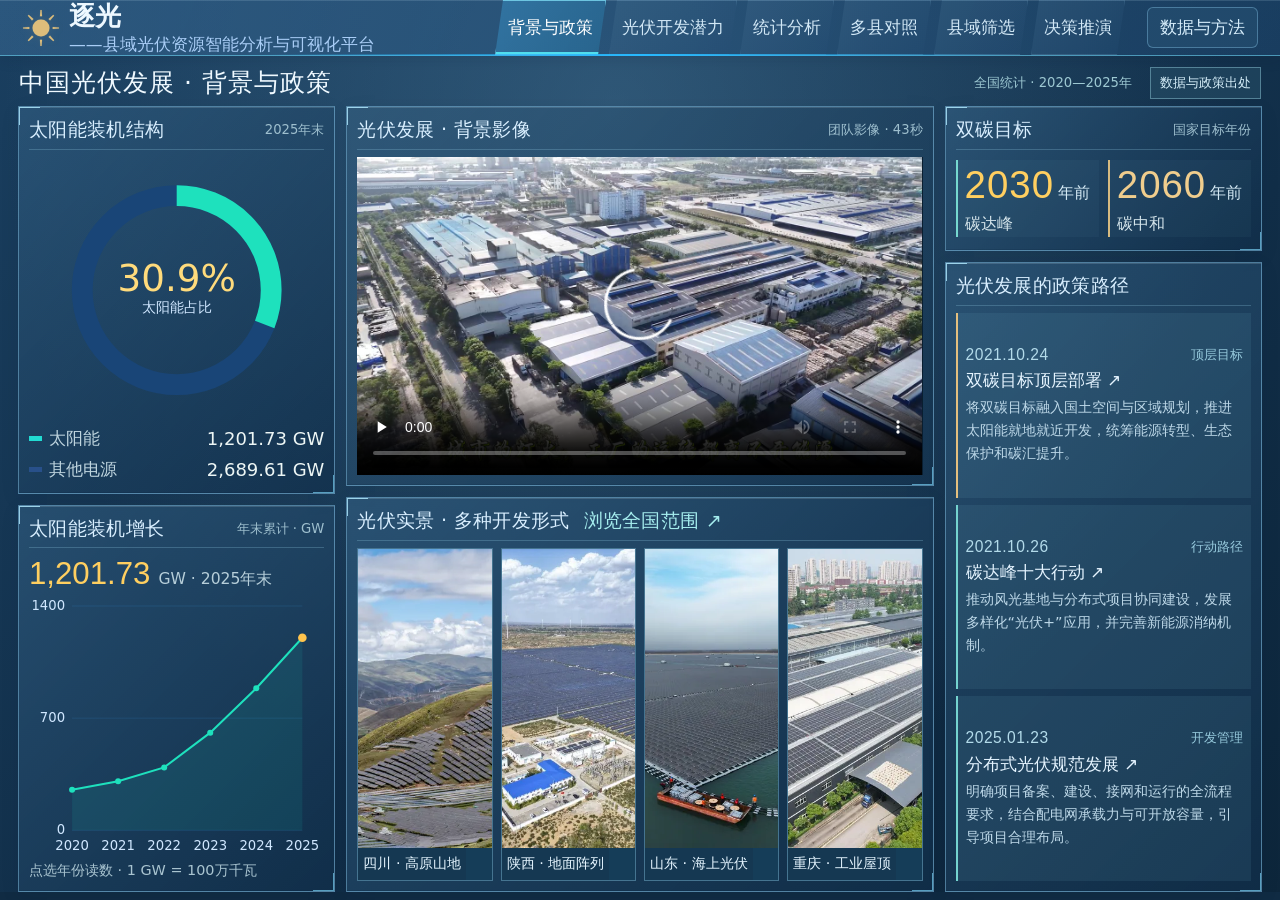
==== commit a8e1978e: "Simplify map labels and show provincial conditions as national percentiles" ====
--- a/start.html
+++ b/start.html
@@ -1,4 +1,4 @@
-<!doctype html><html lang="zh-CN" data-atlas-boot="loading"><head><script id="atlasBuild">window.ATLAS_BUILD={"runtime":"atlas-runtime-v48-b7cc94bb9bd5.js","style":"atlas-ui-v48-8a2a28521002.css","manifest":"asset-manifest-v48-e815d8f55171.js","loader":"loader-v48-26247a8b2a6b.js"};</script><meta charset="utf-8"><meta name="viewport" content="width=device-width,initial-scale=1"><title>逐光——县域光伏资源智能分析与可视化平台</title><meta name="description" content="逐光——县域光伏资源智能分析与可视化平台：开发优先级、多指标地图、多县对照、实景案例与夜间灯光GDP估计。"><link rel="icon" href="data:image/svg+xml,%3Csvg xmlns='http://www.w3.org/2000/svg' viewBox='0 0 32 32'%3E%3Crect width='32' height='32' rx='8' fill='%23091322'/%3E%3Ccircle cx='16' cy='16' r='8' fill='%23ffb454'/%3E%3C/svg%3E"><script defer src="asset-manifest-v48-e815d8f55171.js"></script><script defer src="loader-v48-26247a8b2a6b.js"></script><style id="bootStyle">html[data-atlas-boot="loading"] body>header,html[data-atlas-boot="loading"] body>main{opacity:0!important;pointer-events:none!important}html[data-atlas-boot="loading"]{background:#153650}#atlasLoading{position:fixed!important;inset:0!important;width:100%!important;height:100dvh!important;z-index:10000!important;display:flex;align-items:center;justify-content:center;gap:16px;margin:0!important;padding:24px!important;box-sizing:border-box;background:linear-gradient(145deg,#285171,#112c43)!important;color:#e8f7ff;font:19.2px/1.7 'Microsoft YaHei',sans-serif}#atlasLoading[hidden]{display:none!important}#atlasLoading .loadingSun{font-size:36px;color:#ddbd7b}#retryAtlas{padding:8px 14px;border:1px solid #83b8d2;background:#2a5874;color:#eefaff}#retryAtlas[hidden]{display:none}</style><link rel="stylesheet" href="atlas-ui-v48-8a2a28521002.css"><link rel="preload" as="script" href="atlas-runtime-v48-b7cc94bb9bd5.js"></head><body><div id="atlasLoading" class="atlasLoading" role="status"><span class="loadingSun" aria-hidden="true">☀</span><span id="loadStatus">正在准备全国图谱…</span><button id="retryAtlas" hidden>重新加载</button></div>
+<!doctype html><html lang="zh-CN" data-atlas-boot="loading"><head><script id="atlasBuild">window.ATLAS_BUILD={"runtime":"atlas-runtime-v49-c69f331f335c.js","style":"atlas-ui-v49-2bef6890b7cc.css","manifest":"asset-manifest-v49-e815d8f55171.js","loader":"loader-v49-26247a8b2a6b.js"};</script><meta charset="utf-8"><meta name="viewport" content="width=device-width,initial-scale=1"><title>逐光——县域光伏资源智能分析与可视化平台</title><meta name="description" content="逐光——县域光伏资源智能分析与可视化平台：开发优先级、多指标地图、多县对照、实景案例与夜间灯光GDP估计。"><link rel="icon" href="data:image/svg+xml,%3Csvg xmlns='http://www.w3.org/2000/svg' viewBox='0 0 32 32'%3E%3Crect width='32' height='32' rx='8' fill='%23091322'/%3E%3Ccircle cx='16' cy='16' r='8' fill='%23ffb454'/%3E%3C/svg%3E"><script defer src="asset-manifest-v49-e815d8f55171.js"></script><script defer src="loader-v49-26247a8b2a6b.js"></script><style id="bootStyle">html[data-atlas-boot="loading"] body>header,html[data-atlas-boot="loading"] body>main{opacity:0!important;pointer-events:none!important}html[data-atlas-boot="loading"]{background:#153650}#atlasLoading{position:fixed!important;inset:0!important;width:100%!important;height:100dvh!important;z-index:10000!important;display:flex;align-items:center;justify-content:center;gap:16px;margin:0!important;padding:24px!important;box-sizing:border-box;background:linear-gradient(145deg,#285171,#112c43)!important;color:#e8f7ff;font:19.2px/1.7 'Microsoft YaHei',sans-serif}#atlasLoading[hidden]{display:none!important}#atlasLoading .loadingSun{font-size:36px;color:#ddbd7b}#retryAtlas{padding:8px 14px;border:1px solid #83b8d2;background:#2a5874;color:#eefaff}#retryAtlas[hidden]{display:none}</style><link rel="stylesheet" href="atlas-ui-v49-2bef6890b7cc.css"><link rel="preload" as="script" href="atlas-runtime-v49-c69f331f335c.js"></head><body><div id="atlasLoading" class="atlasLoading" role="status"><span class="loadingSun" aria-hidden="true">☀</span><span id="loadStatus">正在准备全国图谱…</span><button id="retryAtlas" hidden>重新加载</button></div>
 <header><a class="brand" href="./"><span class="sun">☀</span><span class="brandCopy"><strong>逐光</strong><b>——县域光伏资源智能分析与可视化平台</b></span></a><nav aria-label="主导航"><a href="#contextSection">背景与政策</a><button id="atlasNav">地图与模型</button><button id="networkNav" hidden>区域关联</button></nav><button id="aboutBtn" class="quiet">数据与方法</button></header>
 <main inert aria-busy="true"><section class="intro"><div><div class="eyebrow">SOLAR ATLAS / 03</div><h1>循光而行，因地而生。</h1><p>资源禀赋 × 区域发展 × 生态约束</p></div><div class="summary"><div><strong id="total">—</strong><span>当前有效县域</span></div><div><strong id="high">—</strong><span>最高优先级</span></div><div><strong id="mean">—</strong><span>平均协调度</span></div><div><strong>1,028</strong><span>所给保护区要素</span></div></div></section>
 <div class="versionBar"><span><i></i>多源研究数据 · 非实时监测</span><label for="version">GDP 使用方案</label><select id="version"><option value="hybrid">统计 GDP 优先 · 灯光补缺</option></select><button id="modelJump">查看验证依据</button></div>
--- a/atlas-ui-v49-2bef6890b7cc.css
+++ b/atlas-ui-v49-2bef6890b7cc.css
@@ -0,0 +1,1233 @@
+@charset "UTF-8";
+:root{color-scheme:dark;--bg:#080f1b;--panel:#101c2c;--line:#253245;--muted:#99aabd;--text:#eaf1f7;--gold:#ffbb60;--blue:#68c5d5}*{box-sizing:border-box}body{margin:0;background:var(--bg);color:var(--text);font-family:"Microsoft YaHei","PingFang SC",system-ui,sans-serif;font-size:19.2px}button,input,select{font:inherit}button{cursor:pointer;color:inherit;border:1px solid var(--line);background:#172437;border-radius:6px}button:hover{background:#27394d}button:focus-visible,input:focus-visible,select:focus-visible,a:focus-visible{outline:2px solid var(--gold);outline-offset:3px}header{height:78px;border-bottom:1px solid var(--line);display:flex;align-items:center;gap:30px;padding:0 36px}.brand{display:flex;align-items:center;gap:13px;color:var(--text);text-decoration:none;font-size:30px;font-weight:700}.brand b{font-size:18px;font-weight:400;border-left:1px solid #465063;margin-left:15px;padding-left:15px}.sun{font-size:43.2px;color:var(--gold)}.edition{margin-left:auto;letter-spacing:2px;font-size:15.6px;color:var(--gold)}.edition span{color:var(--muted);margin-left:18px;letter-spacing:0}.quiet{padding:9px 16px;background:transparent;font-size:16.8px}main{max-width:1800px;margin:auto;padding:32px 36px 0}.intro{display:flex;align-items:center;justify-content:space-between;gap:25px;margin-bottom:30px}.eyebrow{color:var(--gold);font-size:14.4px;letter-spacing:2px;margin-bottom:12px}h1{font-size:40.8px;letter-spacing:2px;font-weight:500;margin:0 0 12px}p{line-height:1.7;margin:0;color:var(--muted)}.intro p{font-size:16.8px}.summary{display:flex;gap:38px}.summary>div{border-left:1px solid var(--line);padding-left:25px}.summary strong{display:block;font-size:38.4px;font-weight:500;font-variant-numeric:tabular-nums}.summary span{font-size:15.6px;display:block;color:var(--muted);margin-top:7px}.workspace{display:grid;grid-template-columns:225px minmax(340px,1fr) 290px;border:1px solid var(--line);border-radius:12px;overflow:hidden;background:#0c1625}.panel{padding:22px;background:var(--panel)}h2{font-size:21.6px;font-weight:500;margin:0 0 18px}h3{font-size:18px;font-weight:500}.left{border-right:1px solid var(--line)}.metrics{display:grid;gap:9px;margin:22px 0}.metrics button{text-align:left;padding:13px 14px;background:transparent}.metrics button span{display:block;font-size:18px}.metrics small{display:block;font-size:14.4px;color:var(--muted);margin-top:6px}.metrics button.active{border-color:#c58a41;background:#332b23;box-shadow:inset 3px 0 var(--gold)}.metrics button.active span{color:#ffcb85}label{display:block;font-size:15.6px;color:var(--muted);margin:18px 0 9px}select,input{width:100%;min-width:0;background:#0b1625;border:1px solid #334256;color:var(--text);padding:11px 9px;border-radius:5px;font-size:16.8px}form{display:flex;gap:5px}form button{padding:0 8px;font-size:15.6px;flex-shrink:0}.subtle{font-size:14.4px;color:var(--muted);margin-top:12px;line-height:1.7}.scope{border-top:1px solid var(--line);margin-top:24px;padding-top:20px}.scope span{color:var(--muted);font-size:14.4px}.scope strong{display:block;font-size:18px;margin:8px 0}.scope p{font-size:14.4px}.reset{margin-top:18px;padding:9px 12px;font-size:15.6px;width:100%;background:transparent}.mapPanel{display:flex;flex-direction:column;min-width:0;background:radial-gradient(ellipse at 45% 40%,#162b3c 0,#0c1625 70%)}.mapHeader{display:flex;justify-content:space-between;align-items:start;padding:22px 22px 0;gap:12px}.mapHeader h2{margin-bottom:5px}.mapHeader p{font-size:14.4px}.segmented{display:flex;border:1px solid #364154;border-radius:6px;padding:3px;flex-shrink:0}.segmented button{padding:6px 12px;border:0;background:transparent;font-size:15.6px}.segmented .active{background:#344353;color:var(--gold)}.mapCanvas{position:relative;flex:1;min-height:460px;overflow:hidden}#map{width:100%;height:100%;min-height:460px;max-height:650px;display:block;touch-action:none}.county{stroke:#101d2c;stroke-width:.32;vector-effect:non-scaling-stroke;cursor:pointer;transition:fill .25s}.province{stroke:#59707b;stroke-width:.7;vector-effect:non-scaling-stroke;cursor:pointer}.county:hover,.province:hover{filter:brightness(1.35);stroke:#fff;stroke-width:1}.selected{stroke:#fff!important;stroke-width:1.7!important;filter:brightness(1.22)}.outline{fill:none;stroke:#819ba2;stroke-width:.65;vector-effect:non-scaling-stroke;opacity:.65}.mapTools{position:absolute;top:24px;right:16px;display:grid;gap:5px}.mapTools button{width:33px;height:33px;font-size:24px;background:#102031dd}.mapNote{position:absolute;bottom:13px;left:22px;font-size:13.2px;line-height:1.7;color:#8599af;pointer-events:none}#tooltip{position:absolute;display:none;z-index:3;pointer-events:none;padding:10px 14px;border:1px solid #546070;border-radius:6px;background:#0a1322f2;font-size:15.6px;line-height:1.8;box-shadow:0 6px 30px #0008}.legend{padding:15px 22px 18px;border-top:1px solid #243345}.legend>div{display:flex;flex-wrap:wrap;gap:12px}.legend span{font-size:14.4px;color:#c0ceda;display:inline-flex;align-items:center;gap:6px}.legend i{width:17px;height:9px;border-radius:2px;display:inline-block}.legend p{font-size:13.2px;margin-top:9px}.right{border-left:1px solid var(--line)}.detailLocation{font-size:14.4px;color:var(--muted);margin:17px 0 7px}.detailTitle{font-size:31.2px;margin:0 0 10px;letter-spacing:1px}.badge{display:inline-block;font-size:14.4px;padding:5px 9px;background:#423426;color:#ffd296;border:1px solid #685138;border-radius:4px}.detailScore{display:flex;gap:20px;margin:24px 0}.detailScore strong{font-size:34.8px;font-weight:500;display:block;font-variant-numeric:tabular-nums}.detailScore span{font-size:14.4px;color:var(--muted);display:block;margin-top:6px}.indicator{margin:16px 0}.indicator>div{display:flex;justify-content:space-between;font-size:14.4px;margin-bottom:8px;color:#b7c9d9}.indicator b{font-weight:400;color:#ecf3fa}.track{height:5px;background:#273649;border-radius:3px;overflow:hidden}.track i{height:100%;display:block;background:#76bbbd}.detailNote{font-size:14.4px;line-height:1.8;margin:15px 0}.rankingHead{display:flex;align-items:center;justify-content:space-between;border-top:1px solid var(--line);margin-top:23px;padding-top:9px}.rankingHead span{font-size:13.2px;color:var(--muted)}.rank{display:flex;align-items:center;width:100%;text-align:left;border:0;background:transparent;border-radius:3px;gap:10px;padding:10px 0;font-size:15.6px}.rank em{font-size:14.4px;color:var(--gold);font-style:normal;width:19px}.rank span{flex:1;white-space:nowrap;overflow:hidden;text-overflow:ellipsis}.rank b{font-weight:400;font-size:14.4px;color:#c5d6e3;font-variant-numeric:tabular-nums}.bottom{display:grid;grid-template-columns:1fr 1.4fr;gap:18px;margin-top:18px}.bottom>.panel{border:1px solid var(--line);border-radius:10px}.sectionHeading{display:flex;justify-content:space-between;gap:15px;align-items:center}.sectionHeading h2{margin-bottom:5px}.sectionHeading>span{font-size:14.4px;color:var(--muted)}#distribution{display:flex;gap:14px;height:136px;align-items:end;margin-top:15px}.distItem{flex:1;display:flex;flex-direction:column;align-items:center;justify-content:end;gap:7px;height:100%}.distItem b{font-size:15.6px;font-weight:400}.distItem i{width:80%;min-height:2px;border-radius:3px 3px 0 0;opacity:.9}.distItem span{font-size:14.4px;color:var(--muted)}.plotWrap{height:165px;margin-top:10px}#scatter{width:100%;height:100%}#scatter circle{cursor:pointer}#scatter circle:hover{r:5;stroke:white;stroke-width:1}footer{display:flex;align-items:center;justify-content:space-between;gap:20px;padding:25px 0;color:#8799ad;font-size:14.4px}footer button{background:transparent;border:0;font-size:14.4px;color:var(--gold)}dialog{width:min(760px,92vw);max-height:85vh;padding:0;background:#101c2c;color:var(--text);border:1px solid #415166;border-radius:12px}dialog::backdrop{background:#020812cb;backdrop-filter:blur(4px)}.dialogHead{display:flex;align-items:center;justify-content:space-between;padding:22px;border-bottom:1px solid var(--line)}.dialogHead h2{margin:0}.dialogHead button{font-size:27.6px;width:35px;height:35px}.dialogBody{padding:22px;overflow:auto}.dialogBody h3{color:var(--gold);margin-top:25px}.dialogBody p{font-size:16.8px;margin:10px 0}.dialogBody details{font-size:16.8px;color:var(--muted);margin-top:25px}.dialogBody summary{cursor:pointer}.empty{color:var(--muted);font-size:16.8px;line-height:1.8}
+@media(min-width:1550px){.workspace{grid-template-columns:250px minmax(400px,1fr) 320px}.mapCanvas{min-height:560px}}@media(max-width:1150px){main{padding:24px 18px 0}header{padding:0 20px}.workspace{grid-template-columns:190px minmax(320px,1fr) 240px}.panel{padding:17px}.summary{gap:17px}.summary>div{padding-left:17px}h1{font-size:33.6px}.summary strong{font-size:32.4px}.mapHeader{padding:18px 15px 0}}@media(max-width:900px){.workspace{grid-template-columns:190px 1fr}.right{grid-column:1/-1;border-left:0;border-top:1px solid var(--line);display:grid;grid-template-columns:1fr 1fr;gap:15px}.right>.eyebrow{grid-column:1/-1;margin:0}.right .rankingHead{display:none}#ranking{padding-top:15px}.intro{align-items:start;flex-direction:column}.summary{width:100%;justify-content:space-between}.summary>div:first-child{padding-left:0;border:0}.edition{display:none}header .quiet{margin-left:auto}.bottom{grid-template-columns:1fr 1fr}.detailScore{margin:16px 0}}@media(max-width:620px){header{height:68px;padding:0 14px}.brand{font-size:27.6px}.brand b{font-size:14.4px;margin-left:7px;padding-left:7px}.quiet{font-size:14.4px;padding:8px}main{padding:23px 12px 0}.intro{margin-bottom:22px}h1{font-size:33.6px}.intro p{font-size:15.6px}.summary strong{font-size:30px}.summary span{font-size:13.2px}.workspace{display:block}.left{border:0;padding:15px}.left>.eyebrow,.left>h2,.scope,.reset{display:none}.metrics{grid-template-columns:1fr 1fr;margin:0 0 14px;gap:8px}.metrics button{padding:9px 10px}.metrics button span{font-size:16.8px}.metrics small{font-size:13.2px}.left label{margin-top:10px}.mapPanel{border-top:1px solid var(--line)}.mapCanvas,#map{min-height:400px;height:440px}.mapHeader{gap:5px}.mapHeader h2{font-size:19.2px}.segmented button{padding:6px 10px}.right{display:block}.right>.eyebrow{margin-bottom:10px}.rankingHead{display:flex!important}.bottom{grid-template-columns:1fr}footer{flex-direction:column;gap:10px;text-align:center}.legend>div{gap:9px}.detailTitle{font-size:30px}.sectionHeading>span{font-size:13.2px}}@media(prefers-reduced-motion:reduce){*{transition:none!important}}
+/* Spatial observatory theme: original navy, teal and amber palette retained. */
+html{scroll-behavior:smooth}body{background-color:#080f1b;background-image:radial-gradient(ellipse at 50% 0,#1e3c502e,transparent 55%),linear-gradient(#172b3b25 1px,transparent 1px),linear-gradient(90deg,#172b3b25 1px,transparent 1px);background-size:auto,48px 48px,48px 48px}header{height:82px;background:linear-gradient(180deg,#101f30e6,#080f1bcc);border-bottom-color:#395366;position:relative;gap:22px}header:after{content:'';height:2px;width:24%;position:absolute;bottom:-1px;left:38%;background:linear-gradient(90deg,transparent,#ffbb60,transparent)}header nav{display:flex;align-items:center;gap:8px;margin-left:auto}header nav button,header nav a{color:#b7c9d9;padding:12px 18px;font-size:16.8px;text-decoration:none;background:transparent;border:0;border-radius:0}header nav .navActive{color:#ffcb85;box-shadow:inset 0 -2px #b98b4f;background:linear-gradient(0deg,#9d763619,transparent)}main{max-width:1900px;padding:26px 28px 0}.intro{margin-bottom:22px}.intro h1{font-size:36px;letter-spacing:3px}.intro .eyebrow{font-size:14.4px;letter-spacing:4px;margin-bottom:10px}.intro p{font-size:16.8px;color:#98aabb}.summary{gap:24px}.summary strong{font-family:Bahnschrift,"Segoe UI",sans-serif;font-size:38.4px;letter-spacing:1px}.summary span{font-size:15.6px}.summary>div{padding-left:22px}.versionBar{display:flex;align-items:center;gap:14px;margin-bottom:17px;color:#9bacbd;font-size:15.6px}.versionBar>span{margin-right:auto;display:flex;align-items:center;gap:9px}.versionBar i{width:6px;height:6px;background:#ffbb60;box-shadow:0 0 10px #ffbb6050}.versionBar label{margin:0;font-size:15.6px}.versionBar select{width:260px;padding:9px 11px;font-size:15.6px}.versionBar button{font-size:15.6px;background:transparent;padding:8px 12px}.workspace{border:0;overflow:visible;background:transparent;gap:14px;grid-template-columns:218px minmax(420px,1fr) 294px;align-items:stretch}.panel,.mapPanel{position:relative;border:1px solid #354b5c;border-radius:3px;background:linear-gradient(135deg,#142637ed,#0e1a2aee);box-shadow:inset 0 0 26px #050e1835,0 8px 24px #0000001a}.panel:before,.mapPanel:before{content:'';position:absolute;inset:-1px;pointer-events:none;background:linear-gradient(#bb995e,#bb995e) left top/18px 2px no-repeat,linear-gradient(#bb995e,#bb995e) left top/2px 18px no-repeat,linear-gradient(#6d9399,#6d9399) right bottom/18px 2px no-repeat,linear-gradient(#6d9399,#6d9399) right bottom/2px 18px no-repeat;opacity:.8}.panel{padding:19px}.left,.right{border:1px solid #354b5c}.left h2{font-size:20.4px;margin-bottom:16px}.metrics{gap:4px;margin:12px 0 16px}.metrics button{display:flex;align-items:center;gap:10px;padding:10px 9px;border-color:transparent;border-radius:2px}.metrics button span{font-size:16.8px}.metrics button em{font-family:Bahnschrift,sans-serif;font-style:normal;color:#6e869a;font-size:14.4px;letter-spacing:1px}.metrics button.active{background:linear-gradient(90deg,#70502d55,#332b2320);border-color:#8266447a;box-shadow:inset 2px 0 var(--gold)}.metrics button.active em{color:#ffbb60}.left label{font-size:15.6px;margin-top:13px}.left input,.left select{font-size:15.6px;padding:10px 8px}.left .subtle{font-size:14.4px}.reset{margin-top:12px}.mapPanel{overflow:hidden;background:radial-gradient(ellipse at 50% 43%,#193345b0,#0b1725 73%);display:flex;flex-direction:column}.mapHeader{padding:22px 22px 0}.mapHeader .eyebrow{font-size:13.2px;margin-bottom:8px;color:#88a7b3;letter-spacing:2px}.mapHeader h2{font-size:24px;letter-spacing:1px}.mapHeader p{font-size:14.4px;line-height:1.7}.overlayControls{display:flex;flex-wrap:wrap;gap:10px 18px;align-items:center;padding:16px 22px 0}.overlayControls label{display:flex;align-items:center;gap:7px;margin:0;font-size:14.4px;color:#b5c5d2;cursor:pointer}.overlayControls input{width:13px;height:13px;margin:0;accent-color:#d3ba7b}.overlayControls>span{font-size:13.2px;color:#7493a6;margin-left:auto}.mapCanvas{min-height:470px;flex:1;background-image:radial-gradient(#65889830 .7px,transparent .7px);background-size:18px 18px;isolation:isolate}#map{position:relative;z-index:1;min-height:470px;max-height:none;height:100%;filter:drop-shadow(0 7px 5px #0007)}.orbital{position:absolute;width:85%;height:40%;border:1px solid #547f8b20;border-radius:50%;left:7%;bottom:18%;transform:rotate(-8deg);box-shadow:0 0 0 28px #547f8b08,0 0 0 55px #547f8b08,0 0 90px #d3ba7b07;pointer-events:none}.mapTools{z-index:2}.mapTools button{border-color:#3c5464;border-radius:3px}.mapNote{z-index:2;font-size:13.2px;color:#93aaba}.county{stroke:#102330;stroke-width:.4}.province{stroke:#97b8be;stroke-width:.7}.outline{stroke:#789da2;stroke-width:.55;opacity:.72}.selected{stroke:#fff0b3!important;filter:brightness(1.2)}.reserveShape{fill:#72a79e33;stroke:#a7d5d0;stroke-width:.65;vector-effect:non-scaling-stroke}.relationGlow{fill:none;stroke:#ffbb60;stroke-width:5;filter:url(#linkGlow);vector-effect:non-scaling-stroke}.relationLine{fill:none;stroke:#ffe0a4;stroke-width:1;vector-effect:non-scaling-stroke;stroke-dasharray:4 2}.relationNode{fill:#ffe3a7;stroke:#fff1d1;stroke-width:.3;filter:drop-shadow(0 0 3px #ffbb60)}.mapLabel{fill:#fbe7bf;font-size:12px;paint-order:stroke;stroke:#112335;stroke-width:3px;stroke-linejoin:round}.legend{background:#0d1a28bb;border-color:#344c5e;padding:14px 20px}.legend>div{gap:8px 13px}.legend span{font-size:13.2px}.legend p{font-size:13.2px;color:#8fa9bb}.missingKey{background:repeating-linear-gradient(135deg,#253246 0 3px,#677589 3px 4px)}.detailLocation{line-height:1.7;font-size:14.4px;margin-top:13px}.detailTitle{font-size:27.6px;line-height:1.5}.detailScore{margin:20px 0;gap:30px}.detailScore strong{font-family:Bahnschrift,"Segoe UI",sans-serif;font-size:33.6px}.selectedMetric{display:flex;align-items:center;justify-content:space-between;margin-top:18px;padding:14px 0;border-bottom:1px solid #354a5a}.selectedMetric span{font-size:15.6px;color:#9eb3c4}.selectedMetric strong{font-size:30px;font-family:Bahnschrift,sans-serif;color:#ffce87}.indicator{margin:14px 0}.indicator>div{font-size:14.4px}.indicator .track{height:4px}.gdpEstimate{padding:13px;background:#0b1828;border-left:2px solid #82aba6}.gdpEstimate span{font-size:14.4px;color:#a8becd;display:block}.gdpEstimate b{display:block;font-family:Bahnschrift,sans-serif;font-size:26.4px;font-weight:500;margin:7px 0}.gdpEstimate small{font-size:13.2px;color:#8da5b8}.rankingHead{margin-top:17px}.rankingHead h3{font-size:15.6px;line-height:1.6}.rank{padding:9px 0}.rank b{font-size:14.4px}.rank span{font-size:15.6px}.bottom{grid-template-columns:1fr 1fr 1.15fr;gap:14px;margin-top:14px}.bottom>.panel{border-color:#354b5c;border-radius:3px}.sectionHeading .eyebrow{font-size:13.2px;letter-spacing:2px;margin-bottom:8px}.sectionHeading h2{font-size:20.4px}.sectionHeading p{font-size:16.8px}.sectionHeading>span{font-size:14.4px}.distributionBody{display:flex;align-items:center;gap:12px;min-height:190px}#donut{width:43%;max-width:170px;flex-shrink:0}#distribution{display:block;flex:1;height:auto;margin:15px 0}.distLine{display:flex;gap:8px;align-items:center;margin:12px 0;font-size:14.4px}.distLine>i{width:7px;height:7px;border-radius:1px}.distLine span{color:#9bb3c3}.distLine b{font-weight:400;margin-left:auto}.distLine small{font-size:13.2px;color:#8299ad;min-width:37px;text-align:right}.textButton{border:0;background:transparent;color:#c5b389;font-size:14.4px;padding:0}.relationRow{display:flex;width:100%;gap:12px;align-items:center;border:0;border-radius:0;border-bottom:1px solid #2b40504d;background:transparent;padding:12px 0;text-align:left}.relationRow span{font-size:15.6px;flex:1;min-width:0;white-space:nowrap;overflow:hidden;text-overflow:ellipsis}.relationRow small{display:block;font-size:13.2px;color:#849eaf;margin-top:5px}.relationRow>i{height:3px;background:#2b4050;width:48px;flex-shrink:0}.relationRow>i b{display:block;height:100%;background:#d3ba7b}.relationRow strong{font-size:15.6px;font-weight:400;color:#ffce87}.relation .subtle{font-size:13.2px}.plotWrap{height:182px}.modelSection{margin-top:14px;padding:26px;scroll-margin-top:20px}.modelSection>.sectionHeading h2{font-size:28.8px}.modelGrid{display:grid;grid-template-columns:1.3fr 1fr;gap:40px;margin-top:22px}.modelStats{display:flex;gap:34px;margin-bottom:22px}.modelStats span{font-size:14.4px;color:#8da8ba;display:block}.modelStats strong{display:block;font-family:Bahnschrift,sans-serif;font-size:37.2px;font-weight:500;margin:9px 0 5px;color:#ffe1b0}.modelStats em{font-size:14.4px;font-style:normal;margin-left:7px;color:#b6c4ce}.modelStats small{font-size:14.4px;color:#8da8ba}.tableWrap{overflow-x:auto}table{border-collapse:collapse;width:100%;font-size:15.6px}th{text-align:right;color:#8da8ba;font-size:14.4px;font-weight:400;background:#12293a}th:first-child,td:first-child{text-align:left}td,th{padding:12px 10px;border-bottom:1px solid #2c44524a}td{text-align:right;font-variant-numeric:tabular-nums}.chosen{background:#58442733;color:#fbd394}#modelPlot{width:100%;height:310px}.methodStrip{display:flex;gap:14px;margin-top:24px;border-top:1px solid #344b5d;padding-top:20px}.methodStrip span{flex:1;color:#8faabc;font-size:15.6px;border-left:2px solid #857853;padding-left:13px}.modelCaveat{font-size:14.4px;margin-top:20px;color:#8ba1b3;line-height:1.9}.dialogBody a{color:#f4cb8d}.dialogBody h3{line-height:1.7}.dialogBody p{line-height:1.9}.bottom .subtle{font-size:13.2px}.eyebrow{color:#d6b77f}footer{font-size:14.4px}
+@media(min-width:1550px){.workspace{grid-template-columns:230px minmax(450px,1fr) 315px}.mapCanvas,#map{min-height:530px}.panel{padding:21px}.metrics button{padding:10px 12px}.metrics button span{font-size:18px}.mapHeader h2{font-size:27.6px}}@media(max-width:1190px){main{padding:24px 16px 0}.workspace{grid-template-columns:195px minmax(300px,1fr) 255px;gap:10px}.panel{padding:15px}.summary{gap:13px}.summary>div{padding-left:14px}.summary strong{font-size:33.6px}.intro h1{font-size:30px}header{padding:0 20px}.brand b{font-size:15.6px}header nav button,header nav a{padding:10px 9px;font-size:15.6px}.mapHeader{padding:18px 16px 0}.overlayControls{padding:12px 16px 0}.bottom{grid-template-columns:1fr 1fr;gap:10px}.scatterPanel{grid-column:1/-1}.scatterPanel .plotWrap{height:220px}.modelGrid{gap:20px}.modelStats{gap:20px}.modelStats strong{font-size:31.2px}.modelSection{padding:22px}.distributionBody{min-height:210px}}@media(max-width:950px){.workspace{grid-template-columns:195px 1fr}.right{grid-column:1/-1;display:grid;grid-template-columns:1.4fr 1fr;gap:15px;border:1px solid #354b5c}.right>.eyebrow{grid-column:1/-1}.right .rankingHead{display:none}.intro{flex-direction:column;gap:20px;align-items:stretch}.summary{justify-content:space-between}.summary>div:first-child{border:0;padding-left:0}.modelGrid{grid-template-columns:1fr}.modelGrid #modelPlot{height:300px}.versionBar>span{font-size:13.2px}.versionBar label{display:none}.versionBar select{width:230px}.methodStrip{flex-wrap:wrap}.methodStrip span{flex-basis:40%}header nav{gap:1px}.brand b{display:none}.mapCanvas,#map{height:590px;min-height:500px}#modelSection .sectionHeading{align-items:start;gap:15px}.mapPanel{min-width:0}}
+@media(max-width:620px){header{height:auto;min-height:70px;flex-wrap:wrap;padding:12px 15px;gap:7px}.brand{font-size:28.8px}header nav{order:3;width:100%;justify-content:space-between;border-top:1px solid #263d4c;margin-top:7px;padding-top:5px}header nav button,header nav a{font-size:15.6px;padding:7px 16px}header .quiet{font-size:14.4px;margin-left:auto}.intro h1{font-size:32.4px}.summary{gap:9px;flex-wrap:wrap}.summary>div{padding-left:10px}.summary strong{font-size:27.6px}.summary span{font-size:12px}.versionBar{gap:8px;flex-wrap:wrap}.versionBar>span{width:100%;margin-bottom:3px}.versionBar select{flex:1;width:auto}.versionBar button{font-size:14.4px;padding:8px}.workspace{display:block}.left{padding:15px}.left>h2,.left>.eyebrow{display:none}.metrics{grid-template-columns:1fr 1fr;gap:5px;margin:0}.metrics button{padding:9px 6px;gap:6px;border-color:#294052}.metrics button span{font-size:15.6px}.metrics button em{font-size:13.2px}.left label{margin-top:13px}.left .reset{display:block}.mapPanel{margin-top:12px}.mapHeader{padding:18px 15px 0}.mapHeader h2{font-size:21.6px}.mapHeader p{font-size:13.2px}.mapHeader .eyebrow{font-size:12px}.overlayControls{gap:10px;padding:13px 15px 0}.overlayControls>span{width:100%;margin:0}.mapCanvas,#map{height:460px;min-height:460px}.mapNote{font-size:12px;left:15px;bottom:10px}.legend{padding:13px 15px}.legend span{font-size:12px}.legend p{font-size:13.2px}.right{margin-top:12px;display:block;padding:18px}.right>.eyebrow{margin-bottom:10px}.detailTitle{font-size:30px}.right .rankingHead{display:flex}.indicator>div{font-size:15.6px}.detailLocation,.detailNote{font-size:15.6px}.bottom{grid-template-columns:1fr;margin-top:12px;gap:12px}.scatterPanel{grid-column:auto}.bottom .panel{padding:20px}.modelSection{padding:20px;margin-top:12px}.modelSection>.sectionHeading{display:block}.modelSection .badge{margin-top:14px}.modelStats{gap:17px;flex-wrap:wrap}.modelStats strong{font-size:28.8px}.modelStats span,.modelStats small{font-size:13.2px}.modelGrid{margin-top:18px}.modelGrid #modelPlot{height:auto}.methodStrip{gap:18px}.methodStrip span{font-size:14.4px}.tableWrap td,.tableWrap th{font-size:13.2px;padding:10px 6px}footer{font-size:13.2px}.distributionBody{min-height:180px}#donut{width:46%}}
+@media(prefers-reduced-motion:reduce){html{scroll-behavior:auto}*{animation:none!important;transition:none!important}}
+/* Keep interactive geometry out of offscreen SVG filter surfaces. */
+#map{filter:none}.county,.province{transition:none}.county:hover,.province:hover,.selected{filter:none}.relationGlow{filter:none;stroke-width:3;opacity:.18}.relationNode{filter:none}
+.contextSection{margin-top:18px;padding:34px;scroll-margin-top:20px;background:radial-gradient(ellipse at 12% 35%,#31515335,transparent 50%),linear-gradient(120deg,#132534,#0d1928);overflow:hidden}
+.contextHead{display:flex;justify-content:space-between;gap:24px}.contextHead h2{font-size:34.8px;font-weight:500;letter-spacing:2px;margin:12px 0}.contextHead p{font-size:16.8px;color:#93aebe;line-height:1.8}.contextStamp{font-size:13.2px;color:#738c9f;letter-spacing:3px;line-height:1.9;text-align:right;padding-top:8px;flex-shrink:0}
+.contextGrid{display:grid;grid-template-columns:1fr 1.15fr;gap:54px;margin-top:30px;align-items:center}.microLabel{font-size:13.2px;letter-spacing:3px;color:#9eb7bb}.missionVisual svg{display:block;width:100%;max-height:310px;margin:auto}.missionVisual>p{text-align:center;color:#708b9e;font-size:12px;letter-spacing:2px;margin:0}.storyTabs{display:flex;gap:26px;border-bottom:1px solid #334958}.storyTabs button{border:0;background:transparent;border-radius:0;padding:12px 0;color:#90aabb;font-size:16.8px}.storyTabs button[aria-selected=true]{color:#ffcf8b;box-shadow:0 2px #d3ba7b}#storyPanel{min-height:305px;padding-top:8px}#storyPanel h3{font-size:25.2px;font-weight:500;margin:20px 0 12px;color:#e7e2d6}#storyPanel>p{font-size:15.6px;line-height:1.9;color:#9bb0bd}.storySteps{display:grid;gap:14px;margin-top:23px}.storySteps>div{display:flex;gap:17px;align-items:center}.storySteps em{font:26.4px Bahnschrift,sans-serif;color:#bda975;font-style:normal;opacity:.8}.storySteps b{font-size:15.6px;font-weight:500;color:#c5d7dd;display:block}.storySteps small{display:block;font-size:14.4px;color:#7f9baa;margin-top:5px;line-height:1.6}
+.policyHeading{display:flex;justify-content:space-between;align-items:end;border-top:1px solid #304654;padding-top:30px;margin-top:30px}.policyHeading h3{font-size:26.4px;font-weight:500;margin:8px 0 0}.policyHeading>span{font-size:13.2px;color:#7993a4}.policyTimeline{display:grid;grid-template-columns:repeat(3,1fr);margin-top:26px;gap:0}.policyTimeline>a{text-decoration:none;color:inherit;display:block;position:relative;padding:0 28px 18px 0}.policyTimeline time{font:26.4px Bahnschrift,sans-serif;letter-spacing:2px;color:#d3ba7b}.policyDot{display:block;height:28px;position:relative;margin-top:12px}.policyDot:before{content:'';position:absolute;top:8px;left:0;width:calc(100% + 28px);height:1px;background:linear-gradient(90deg,#ab956155,#426473)}.policyDot:after{content:'';position:absolute;width:6px;height:6px;border:1px solid #e4c287;background:#102432;transform:rotate(45deg);top:5px;left:1px}.policyTimeline small{font-size:12px;color:#79a6a6;letter-spacing:2px}.policyTimeline h4{font-size:19.2px;line-height:1.7;margin:9px 0;font-weight:500;color:#dce3dd}.policyTimeline p{font-size:14.4px;line-height:1.9;color:#8da8b7;max-width:360px}.policyTimeline em{font-size:13.2px;color:#bfae84;font-style:normal;display:block;margin-top:18px}.policyTimeline a:hover h4{color:#ffd08e}.policyTimeline a:focus-visible,.storyTabs button:focus-visible{outline:2px solid #ffcf8b;outline-offset:4px}
+.targetHorizon{background:#09172388;border:1px solid #294250;display:flex;align-items:center;gap:28px;padding:24px;margin-top:13px}.targetHorizon small{font-size:12px;color:#819ea9;letter-spacing:2px}.targetHorizon strong{font:45.6px Bahnschrift,sans-serif;color:#e9d4ab;display:block;margin-top:7px;white-space:nowrap}.targetHorizon strong span{font:14.4px sans-serif;color:#acbdbf;display:block;margin-top:6px}.horizonLine{height:1px;background:linear-gradient(90deg,#d3ba7b88,#72a79e88);flex:1;min-width:35px;position:relative}.horizonLine i{position:absolute;width:5px;height:5px;border:1px solid #d3ba7b;transform:rotate(45deg);top:-2px;background:#102432}.horizonLine i:last-child{right:0}.targetHorizon>p{max-width:310px;font-size:13.2px;line-height:1.9;color:#7994a5;margin-left:20px}.contextSection,.modelSection,.bottom{content-visibility:auto;contain-intrinsic-size:auto 700px}.bottom{contain-intrinsic-size:auto 300px}
+@media(max-width:950px){.contextGrid{gap:25px}.contextHead h2{font-size:28.8px}.targetHorizon{flex-wrap:wrap}.targetHorizon>p{max-width:none;width:100%;margin:0}.policyTimeline>a{padding-right:18px}.policyDot:before{width:calc(100% + 18px)}}
+@media(max-width:620px){.contextSection{padding:22px 18px}.contextHead h2{font-size:27.6px;line-height:1.6}.contextStamp{display:none}.contextGrid{grid-template-columns:1fr;gap:22px}.missionVisual svg{max-height:240px}.policyHeading{align-items:start;gap:12px}.policyHeading>span{max-width:115px;line-height:1.8}.policyTimeline{grid-template-columns:1fr;gap:22px}.policyTimeline>a{border-left:1px solid #3b555d;padding:0 0 5px 22px}.policyDot{position:absolute;top:-8px;left:-4px;margin:0}.policyDot:before{display:none}.policyTimeline p{max-width:none}.policyTimeline em{margin-top:10px}.targetHorizon{gap:15px;padding:20px 15px}.targetHorizon strong{font-size:39.6px}header nav button,header nav a{padding:7px 6px;font-size:14.4px}#storyPanel{min-height:340px}}
+
+/* Clear spatial encodings and compact reading guidance. */
+[hidden]{display:none!important}
+.atlasLoading{display:flex;align-items:center;gap:14px;padding:22px;color:#e6d7b7;background:linear-gradient(105deg,#233242,#151f2c);border-block:1px solid #3b4955;font-size:15.6px}
+.atlasLoading button{padding:8px 12px}.loadingSun{font-size:36px;color:var(--gold)}
+.protectedControls{display:flex;align-items:center;justify-content:space-between;gap:12px;padding:12px 22px;border-bottom:1px solid var(--line);background:#142333;font-size:14.4px;color:var(--muted)}
+.mapReading{display:flex;gap:22px;align-items:center;padding:13px 22px;border-bottom:1px solid #263847;background:#101e2d}
+.mapReading>span{flex-shrink:0}.mapReading small{display:block;font-size:12px;color:var(--muted);margin-bottom:5px;letter-spacing:1px}.mapReading b{font-size:15.6px;font-weight:500;color:#dfd7c5}.mapReading p{font-size:13.2px;line-height:1.65;margin-left:auto;max-width:310px}
+.reserveShape{fill:#ffb45466;stroke:#ffc77d;stroke-width:.55;vector-effect:non-scaling-stroke}
+#geometryStatus{color:#e5c590;font-size:13.2px}#geometryStatus:empty{display:none}
+.selectedMetric strong{font-size:clamp(22.8px,2.16vw,36px);overflow-wrap:anywhere;font-variant-numeric:tabular-nums}.rank b{font-size:13.2px;max-width:130px;overflow-wrap:anywhere}
+.doubleTrack span{font-size:13.2px}.metricDelta{overflow-wrap:anywhere;min-width:100px}
+@media(max-width:760px){.mapReading{gap:16px;padding:12px;flex-wrap:wrap}.mapReading p{max-width:none;margin:0;flex-basis:100%}.protectedControls{padding:12px;flex-wrap:wrap}.overlayControls{flex-wrap:wrap}.selectedMetric strong{font-size:28.8px}}
+@media(prefers-reduced-motion:reduce){html{scroll-behavior:auto}*,*::before,*::after{animation:none!important;transition:none!important}}
+
+.evidenceSection{padding:32px;margin-top:18px;scroll-margin-top:20px;background:linear-gradient(125deg,#172b37,#0d1928)}.evidenceSection h2{font-size:33.6px;font-weight:500;letter-spacing:1px}.evidenceSection h3{font-size:27.6px;font-weight:500;line-height:1.5}.evidenceSection p{font-size:15.6px;color:#9cb1bf;line-height:1.9}.evidenceAnchor{color:#d3ba7b;text-decoration:none;white-space:nowrap;font-size:15.6px}.findingGrid{display:grid;grid-template-columns:repeat(3,1fr);gap:18px;margin:26px 0 36px}.findingCard{display:block;text-align:left;padding:24px;border:1px solid #3b515d;background:linear-gradient(145deg,#21404955,#0b192633);border-radius:2px}.findingCard>span{color:#87aaaa;font-size:13.2px;letter-spacing:2px}.findingCard strong{display:block;font-size:36px;font-weight:500;color:#efcf95;margin:23px 0 15px}.findingCard small{font-size:15.6px;color:#9badb5}.findingCard p{font-size:14.4px;min-height:68px}.findingCard em{font-size:14.4px;color:#bda976;font-style:normal;display:block;margin-top:18px}.findingCard:hover{border-color:#bd9b62;background:#23434a55}.stabilityGrid{display:grid;grid-template-columns:1.1fr 1fr;gap:50px;border-top:1px solid #344c5a;padding-top:30px;scroll-margin-top:20px}.matrix{display:grid;grid-template-columns:repeat(5,1fr);gap:6px}.matrix button{display:flex;flex-direction:column;gap:8px;align-items:center;padding:12px 3px;border:1px solid #526b6933;background:rgb(114 167 158 / var(--density));border-radius:2px}.matrix button[aria-pressed=true]{outline:2px solid #ffd18b;outline-offset:1px;color:#ffe5bd}.matrix small{font-size:13.2px;color:#c7d7d7}.matrix b{font:25.2px Bahnschrift,sans-serif}.matrixAxes{display:flex;justify-content:space-between;color:#9aafba;font-size:13.2px;margin:18px 0 10px}.evidenceNote{font-size:13.2px!important;line-height:1.9!important;color:#829aaa!important}.migrationResults{padding:24px;background:#08172366;border:1px solid #2f4654}#cohortList{display:grid;grid-template-columns:1fr 1fr;gap:7px;margin-top:18px}#cohortList button{position:relative;text-align:left;background:#172c394d;border:1px solid #334b594d;padding:10px 21px 10px 10px;min-width:0}#cohortList button span{display:block;font-size:14.4px;white-space:nowrap;overflow:hidden;text-overflow:ellipsis}#cohortList small{font-size:12px;color:#789ba8}#cohortList b{position:absolute;right:8px;top:12px;color:#d3ba7b}.compareSection{border-top:1px solid #344c5a;margin-top:35px;padding-top:28px;scroll-margin-top:20px}.compareControls{display:flex;gap:20px;align-items:end;margin:24px 0}.compareControls label{flex:1;color:#d3ba7b;font-size:14.4px;min-width:0}.compareControls label:nth-child(2){color:#8bb8af}.compareControls select{margin-top:9px;width:100%;font-size:14.4px}.compareControls button,#useSelectedCounty{font-size:14.4px;padding:11px;color:#cddadf}.compareGrades{display:flex;gap:22px;color:#d3ba7b}.compareGrades span:last-child{color:#8bb8af}#comparisonSummary{display:flex;justify-content:space-between;gap:15px;align-items:center;padding:20px;background:#09172499;margin-bottom:20px}#comparisonSummary small{color:#8aa6b4;font-size:13.2px}#comparisonSummary strong{display:flex;gap:20px;margin-top:10px;font-size:22.8px;font-weight:500}#comparisonSummary i{font-style:normal;color:#586c77}.compareMetric{display:grid;grid-template-columns:220px 1fr 75px;gap:20px;align-items:center;border-bottom:1px solid #2b435055;padding:13px 0}.compareMetric b{font-size:15.6px;font-weight:400}.compareMetric small{display:block;color:#718e9c;font-size:12px;margin-top:5px}.doubleTrack>div{height:18px;background:#08162488;position:relative;margin:4px 0}.doubleTrack i{display:block;height:100%;background:linear-gradient(90deg,#856e43,#d3ba7b);max-width:100%}.doubleTrack>div:nth-child(2) i{background:linear-gradient(90deg,#365e61,#72a79e)}.doubleTrack span{position:absolute;right:5px;top:1px;color:#fff;font-size:13.2px;text-shadow:0 1px 3px #000}.metricDelta{font-size:13.2px;line-height:1.8;text-align:right;color:#8fa4ae}button:focus-visible,a:focus-visible{outline:2px solid #edc98f;outline-offset:3px}
+.passport{padding:30px;margin-top:18px}.passport h2{font-size:30px;font-weight:500}.passport p{color:#8da7b6;font-size:14.4px;line-height:1.9}.passportGrid{display:grid;grid-template-columns:repeat(4,1fr);gap:23px;margin-top:24px}.passportGrid>div{border-top:1px solid #63786d;padding-top:18px}.passportMark{font-size:13.2px;color:#80aca9;letter-spacing:2px}.passportGrid strong{display:block;font:36px Bahnschrift,sans-serif;color:#edd1a2;margin:17px 0}.passportGrid small{font-size:13.2px;color:#9cafb7}.evidencePipeline{display:flex;justify-content:space-between;gap:15px;align-items:center;background:#09172588;padding:22px;margin-top:23px;color:#b8c9cd;font-size:15.6px}.evidencePipeline small{color:#7893a4;font-size:13.2px}.evidencePipeline b{color:#a89369;font-weight:400}.guidedEntry{display:flex;gap:20px;align-items:center;border-top:1px solid #364f5a;border-bottom:1px solid #364f5a;padding:12px 0;margin:0 0 18px;font-size:14.4px;color:#8faab9}.guidedEntry button{border:0;background:transparent;color:#f0ce98;padding:3px;font-size:15.6px}.guidedEntry small{margin-left:auto;letter-spacing:2px;font-size:12px}.guidePanel{position:fixed;bottom:24px;right:24px;z-index:8;width:310px;max-width:calc(100vw - 30px);padding:20px;background:#102432f5;border:1px solid #bc9d68;box-shadow:0 14px 60px #0007;backdrop-filter:blur(10px)}.guidePanel[hidden]{display:none}.guidePanel>div{display:flex;justify-content:space-between;align-items:center;gap:12px}.guidePanel>div>span{font-size:12px;letter-spacing:2px;color:#d3ba7b}.guidePanel h3{font-size:25.2px;font-weight:500}.guidePanel p{font-size:14.4px;color:#a5bbc7;line-height:1.9}.guidePanel button{font-size:14.4px}.guidePanel button:disabled{opacity:.4;cursor:default}#closeGuide{border:0;background:transparent;font-size:25.2px}header nav{flex-wrap:wrap}
+.sensitivity{padding:30px;margin-top:18px;border-color:#776444}.sensitivity h2{font-size:28.8px;font-weight:500}.sensitivity p{font-size:15.6px;color:#9eb2bf;line-height:1.9}.sensitivityCards{display:grid;grid-template-columns:repeat(3,1fr);gap:25px;margin-top:24px}.sensitivityCards>div{border-left:2px solid #a18b61;padding-left:18px}.sensitivityCards small{font-size:13.2px;color:#a4bbb9}.sensitivityCards strong{display:block;font:36px Bahnschrift,sans-serif;color:#ebcf98;margin:14px 0}.sensitivityCards p{font-size:14.4px}
+.inlineRelationsHead{border-top:1px solid #3e5563;padding-top:16px;margin-top:20px}.inlineRelationsHead h3{font-size:16.8px;margin:0 0 7px;color:#e4c48f}.inlineRelationsHead>span{font-size:13.2px;color:#8ca8b6}.relationCard{display:block;width:100%;text-align:left;background:#0a1b2870;border:1px solid #344e5b;padding:11px 9px;margin-top:8px;border-radius:2px}.relationCard:hover{border-color:#c2a770;background:#24414b66}.relationName{display:flex;justify-content:space-between;gap:8px;font-size:14.4px;color:#d6e2e6}.relationName small{font-size:12px;white-space:nowrap;color:#b9a477}.relationValues{display:grid;grid-template-columns:repeat(3,1fr);gap:7px;margin-top:11px}.relationValues>span{font-size:12px;color:#7e9fae}.relationValues b{display:block;font:19.2px Bahnschrift,sans-serif;color:#add2cc;margin-top:5px}.relationValues>span:last-child b{color:#f1ce94}#inlineRelations>.detailNote{font-size:12px;margin-bottom:0}#inlineRelations{min-width:0}.relationOverview{margin-top:13px}@media(min-width:951px){.right{max-height:960px;overflow-y:auto;scrollbar-width:thin;scrollbar-color:#607d84 #102131}}@media(max-width:950px) and (min-width:621px){#inlineRelations{grid-column:2;grid-row:2 / span 3}}
+@media(max-width:950px){.evidenceSection{padding:24px}.stabilityGrid{gap:22px}.findingCard{padding:17px}.findingCard strong{font-size:28.8px}.findingCard p{min-height:110px}.compareMetric{grid-template-columns:150px 1fr 65px;gap:12px}.compareGrades{font-size:14.4px;gap:12px}.passportGrid{grid-template-columns:1fr 1fr}.guidedEntry small{display:none}.guidePanel{width:275px}}
+@media(max-width:620px){.sensitivity{padding:22px 18px}.sensitivityCards{grid-template-columns:1fr}.passport{padding:22px 18px}.passportGrid{gap:14px}.evidencePipeline{flex-wrap:wrap;font-size:13.2px;padding:15px;gap:8px}.evidencePipeline small{font-size:12px}.guidePanel{bottom:12px;right:12px}.guidedEntry{gap:10px}.guidedEntry>span{font-size:13.2px}.guidedEntry button{font-size:14.4px}}
+@media(max-width:620px){.evidenceSection{padding:20px 16px}.evidenceSection>.sectionHeading,.compareSection>.sectionHeading{display:block}.evidenceSection h2{font-size:27.6px;line-height:1.6}.findingGrid{grid-template-columns:1fr;gap:12px}.findingCard p{min-height:0}.findingCard strong{margin:15px 0 10px}.stabilityGrid{grid-template-columns:1fr;gap:20px}.migrationResults{padding:18px}.compareControls{flex-wrap:wrap;gap:12px}.compareControls label{flex-basis:100%}#comparisonSummary{display:block}#comparisonSummary strong{font-size:19.2px;gap:12px;flex-wrap:wrap}.compareGrades{margin-top:18px}.compareMetric{grid-template-columns:1fr 65px;gap:8px}.compareMetric>div:first-child{grid-column:1/-1}.compareMetric small{display:none}.doubleTrack>div{height:21px}.doubleTrack span{top:3px}}
+
+.caseJourney{margin:18px 0 20px;padding:26px 30px;border:1px solid #405462;background:linear-gradient(115deg,#203640,#101d2d);scroll-margin-top:20px}.caseTop{display:flex;justify-content:space-between;gap:24px;align-items:center}.caseTop h2{font-size:32.4px;margin:0 0 10px;line-height:1.4}.caseTop p{font-size:15.6px}.casePrimary{background:#d6b579;color:#102030;border-color:#d6b579;padding:12px 18px;font-weight:600;white-space:nowrap}.casePrimary:hover{background:#edd09b}.caseSteps{display:flex;gap:8px;margin:26px 0}.caseSteps button{flex:1;padding:12px;background:transparent;text-align:left;color:#9eb4c2}.caseSteps button[aria-pressed=true]{background:#334749;color:#f4d59c;border-color:#c7ac7c}.caseSteps small{margin-right:12px;font-size:13.2px}.caseScene{display:grid;grid-template-columns:1.1fr 1fr;gap:46px}.caseScene h3{font-size:30px;line-height:1.5;margin:12px 0}.caseScene p{font-size:16.8px;line-height:1.9}.caseKicker{color:#e1bf83!important;font-size:13.2px!important;letter-spacing:1px}.caseNavigation{display:flex;gap:10px;flex-wrap:wrap;margin-top:22px}.caseNavigation button{padding:10px 14px;font-size:15.6px}.caseNavigation button:disabled{opacity:.35}.caseChartHeading{font-size:16.8px;margin-bottom:18px;color:#d6e1e5}.caseChartHeading small{display:block;font-size:13.2px;color:#91a9b8;margin-top:7px}.caseBar{margin:20px 0}.caseBar>span{display:flex;justify-content:space-between;gap:20px;font-size:15.6px}.caseBar b{font-weight:400}.caseBar strong{font-size:27.6px;color:#e1bf83;font-variant-numeric:tabular-nums}.caseBar>div{height:10px;background:#081622;margin:12px 0}.caseBar i{display:block;height:100%;background:#d6b579}.caseBar:nth-child(3) i{background:#72a79e}.caseBar:nth-child(3) strong{color:#91c2b8}.caseBar small{font-size:13.2px;color:#9eb4bd}.caseMethod{margin-top:22px;padding-top:18px;border-top:1px solid #42545c}.caseMethod summary{font-size:14.4px;color:#b6c6c9;cursor:pointer}.caseMethod p,.caseMethod li{font-size:14.4px;line-height:1.9;color:#a1b7c5}.caseMethod p{margin:15px 0}.caseMathGrid{display:grid;grid-template-columns:1fr 1fr;gap:30px}.caseMathGrid h4{font-weight:500}.caseMathGrid ul{padding-left:18px}.stageTools{display:flex;gap:12px;align-items:center;flex-wrap:wrap;margin:14px 0}.stageTools button{padding:10px 15px;font-size:14.4px}.stageTools a{font-size:14.4px;color:#d9bd8b;text-decoration:none}.stageTools>span{font-size:13.2px;color:#9db4c1;flex:1;min-width:160px}.selectionActions{display:flex;gap:12px;align-items:center;padding:16px 20px;background:#172c38;border:1px solid #354e5d;border-top:0;flex-wrap:wrap}.selectionActions>span{font-size:14.4px;color:#a8bfca}.selectionActions button,.compareActions button{padding:10px 14px;font-size:14.4px}.selectionActions #selectionFeedback{color:#edce94}.compareActions{display:flex;gap:10px;flex-wrap:wrap;margin:18px 0}.resultConclusion{margin:22px 0;padding:23px;border-left:3px solid #d6b579;background:#162b38}.resultConclusion small{font-size:13.2px;color:#d8bd8b}.resultConclusion h3{font-size:24px;margin:12px 0}.resultConclusion p{font-size:15.6px;line-height:2}.supportingFold{margin-top:20px;border:1px solid #314958;background:#102030}.supportingFold>summary{padding:20px 26px;font-size:18px;color:#b4c6d0;cursor:pointer}.supportingFold>section{margin-top:0;border:0}.compareARegion{stroke:#ffcc85!important;stroke-width:2!important;vector-effect:non-scaling-stroke}.compareBRegion{stroke:#8ed3c7!important;stroke-width:2!important;vector-effect:non-scaling-stroke}#printSheet{display:none}.projectionMode main{max-width:none;padding:18px 24px}.projectionMode .intro,.projectionMode .versionBar,.projectionMode .guidedEntry,.projectionMode .left,.projectionMode .bottom,.projectionMode header nav{display:none}.projectionMode .workspace{grid-template-columns:minmax(500px,1fr) 350px}.projectionMode .mapCanvas{height:65vh;min-height:480px}.projectionMode .caseTop h2{font-size:38.4px}.projectionMode .caseScene p,.projectionMode .caseBar>span{font-size:21.6px}.projectionMode .caseChartHeading{font-size:21.6px}.projectionMode .caseBar small{font-size:16.8px}.projectionMode .caseSteps button,.projectionMode .caseNavigation button,.projectionMode .stageTools button{font-size:19.2px}.projectionMode .mapReading p,.projectionMode #legendNote{font-size:16.8px}.projectionMode .detailNote{font-size:16.8px}.projectionMode .supportingFold{display:none}
+@media(max-width:900px){.caseScene{gap:25px}.caseTop h2{font-size:27.6px}.caseTop{align-items:start}.casePrimary{white-space:normal}.projectionMode .workspace{grid-template-columns:1fr}.projectionMode .right{display:block}.caseScene{grid-template-columns:1fr}.caseMathGrid{grid-template-columns:1fr}}
+@media(max-width:600px){.caseJourney{padding:20px 16px}.caseTop{display:block}.caseTop>button{margin-top:18px}.caseSteps{gap:5px}.caseSteps button{font-size:14.4px;padding:10px 5px}.caseSteps small{display:block;margin:0 0 5px}.caseScene{gap:20px}.caseScene h3{font-size:25.2px}.selectionActions{padding:13px}.selectionActions>span:first-child{flex-basis:100%}.stageTools>span{flex-basis:100%}.compareActions button{flex:1}.projectionMode main{padding:12px}.projectionMode .caseTop h2{font-size:30px}}
+@media print{body>*:not(#printSheet){display:none!important}#printSheet{display:block!important}#printSheet img{display:block;width:100%;height:auto}body{background:#fff;margin:0}@page{size:A4 portrait;margin:10mm}}
+
+.projectionMode .stageTools{position:sticky;top:0;z-index:9;padding:12px;background:#102030f5;border-bottom:1px solid #54676b}.caseJourney button:focus-visible{outline:2px solid #ffcf8a;outline-offset:3px}
+@media(max-width:760px){.compareMetric .metricDelta{min-width:0;overflow-wrap:anywhere}}
+@media(min-width:1100px){.projectionMode main{display:grid;grid-template-columns:390px minmax(0,1fr);gap:16px}.projectionMode .stageTools,.projectionMode .selectionActions,.projectionMode #evidenceSection,.projectionMode footer{grid-column:1/-1}.projectionMode .stageTools{margin:0}.projectionMode .caseJourney{grid-column:1;padding:22px;margin:0;max-height:calc(100vh - 185px);overflow:auto}.projectionMode .caseTop{display:block}.projectionMode .caseTop h2{font-size:32.4px}.projectionMode .caseTop>button{margin-top:15px}.projectionMode .caseTop p{display:none}.projectionMode .caseSteps{display:grid;grid-template-columns:1fr 1fr;gap:6px;margin:18px 0}.projectionMode .caseScene{display:block}.projectionMode .caseScene h3{font-size:27.6px}.projectionMode .caseScene p{font-size:19.2px;line-height:1.8}.projectionMode .caseBar>span{font-size:18px}.projectionMode .caseNavigation{margin:15px 0}.projectionMode .caseChartHeading{font-size:18px;margin-top:18px}.projectionMode .caseBar{margin:15px 0}.projectionMode .caseMethod{margin-top:18px}.projectionMode .workspace{grid-column:2;grid-template-columns:1fr;align-self:start;min-width:0}.projectionMode .right{display:none}.projectionMode .mapCanvas{height:calc(100vh - 540px);min-height:260px;flex:none}.projectionMode .mapReading p{font-size:14.4px}.projectionMode .mapReading{gap:18px}.projectionMode .legend span{font-size:15.6px}.projectionMode .mapHeader{padding:18px}.projectionMode .mapNote{font-size:13.2px}}
+
+.projectionMode #map{min-height:0;height:100%;max-height:none}
+
+.rankingExplanation{margin:20px 0;padding:18px;background:#122633;border:1px solid #425865}.rankingExplanation summary{color:#e3c58f;cursor:pointer;font-size:16.8px}.rankingExplanation p{font-size:14.4px;line-height:1.9;margin:12px 0}.rankingExplanation table{width:100%;border-collapse:collapse}.rankingExplanation th,.rankingExplanation td{text-align:left;padding:10px;border-bottom:1px solid #344955;font-size:14.4px}
+body{background:radial-gradient(ellipse at 80% 12%,#46647355,transparent 55%),radial-gradient(ellipse at 3% 60%,#68808022,transparent 50%),linear-gradient(135deg,#1b3446,#193040 50%,#213b4a);background-attachment:fixed;color:#e8eff3}
+header{height:60px;background:#203c4de8;border-bottom:1px solid #627d8755}main{max-width:1800px;padding:14px 24px 0}.intro{margin:0 0 10px;align-items:center}.intro h1{font-size:26.4px;margin:0}.intro .eyebrow,.intro p{display:none}.summary strong{font-size:26.4px}.summary span{font-size:13.2px}.summary{gap:18px}.summary>div{padding-left:14px}
+.caseJourney{margin:0 0 10px;padding:10px 16px;background:linear-gradient(110deg,#395564,#294450);border-color:#68818a66}.caseTop{gap:12px}.caseTop .eyebrow,.caseTop p{display:none}.caseTop h2{font-size:18px;margin:0}.casePrimary{padding:7px 13px;font-size:14.4px}.caseJourney:has(#caseStage:not([hidden])){padding:18px}.caseSteps{margin:14px 0}.caseScene h3{font-size:26.4px}
+.workspace{grid-template-columns:190px minmax(0,1fr) 290px;gap:12px}.left,.right,.mapPanel{background:linear-gradient(145deg,#284656f5,#1c3447f5);border-color:#657f8d77}.left{padding:13px}.metrics button{padding:8px 6px}.metrics button span{font-size:14.4px}.left h2{font-size:18px;margin-bottom:10px}.right{max-height:calc(100vh - 180px);overflow:auto;padding:16px}.mapHeader{padding:10px 16px 0;align-items:center}.mapHeader .eyebrow{font-size:12px;margin-bottom:3px}.mapHeader h2{font-size:20.4px}.mapHeader p{display:none}.overlayControls{padding:8px 16px;gap:6px 12px}.overlayControls>span{font-size:12px}#mapReading{display:none}
+.mapCanvas{height:calc(100vh - 255px);min-height:360px;flex:none;background:radial-gradient(ellipse at 50% 48%,#49738366,#1d394b 75%)}#map{height:100%;min-height:0;max-height:none}.mapHUD{position:absolute;top:10px;left:12px;right:60px;z-index:3;border:1px solid #87a0a766;border-radius:6px;background:#234355ee;box-shadow:0 5px 18px #10293855;pointer-events:none;padding:10px 13px}.hudTop{display:flex;align-items:baseline;justify-content:space-between;gap:12px}.hudTop strong{font-size:16.8px;color:#ffe2ae}.hudTop span{font-size:13.2px;color:#c8dae2}.mapHUD .legend{padding:8px 0 0;background:transparent;border:0}.mapHUD .legend span{font-size:13.2px;color:#e3edf0}.mapHUD .legend p{display:none}.mapMeaning{position:absolute;bottom:13px;left:14px;z-index:3;color:#ffe2ac;background:#203f50ee;border:1px solid #75909b55;border-radius:4px;padding:7px 10px;font-size:14.4px;pointer-events:none}.mapNote{display:none}#tooltip{z-index:8;background:#e8f0f1;color:#183b4c;border-color:#87a2b1}
+.photoHeading{display:flex;justify-content:space-between;gap:8px;color:#edce97;font-size:14.4px;margin:20px 0 10px}.photoHeading small{color:#a9c2cf;font-size:12px}.photoOpen{position:relative;width:100%;padding:0;border:1px solid #6e8b98;overflow:hidden;background:transparent}.photoOpen img{display:block;width:100%;height:155px;object-fit:cover}.photoOpen>span{position:absolute;bottom:6px;right:6px;background:#173343cc;padding:4px 8px;font-size:13.2px;color:#fff}#provincePhoto h3{font-size:16.8px;margin:12px 0 6px}#provincePhoto p{font-size:14.4px;line-height:1.85;color:#c1d4dd}.photoSource{display:block;font-size:12px;line-height:1.6;color:#a4becb}#photoDialog{max-width:960px;width:90vw;background:#203d4e}#photoDialog img{display:block;width:100%;max-height:75vh;object-fit:contain}
+.stageTools{margin:10px 0}.stageTools button{padding:7px 12px}.detailNote,.subtle{color:#adc6d2}.mobileLayers{border:1px solid #6d8c9855;background:#264657;border-radius:4px}.mobileLayers>summary{padding:9px 12px;color:#d1e1e8;font-size:15.6px;cursor:pointer}
+@media(max-width:1200px){.workspace{grid-template-columns:170px minmax(0,1fr)}.right{grid-column:1/-1;max-height:none}.summary>div:last-child{display:none}.mapCanvas{height:calc(100vh - 255px)}}
+@media(max-width:899px){header{height:52px;min-height:52px;padding:8px 14px}header nav{display:none}.brand{font-size:25.2px}.brand b{font-size:12px}.intro .summary{display:none}main{padding:10px 12px}.intro{margin-bottom:8px}.intro h1{font-size:22.8px}.caseJourney{padding:8px 12px}.caseTop{display:flex}.caseTop h2{font-size:14.4px}.caseTop>button{margin:0;font-size:13.2px;white-space:nowrap}.workspace{display:flex;flex-direction:column;gap:8px}.mobileLayers{order:2}.mobileLayers .left{border:0}.mapPanel{order:1;margin:0}.right{order:3;margin:0}.mapCanvas{height:calc(100svh - 220px);min-height:300px}#map{min-height:0;height:100%}.mapHeader{padding:8px 12px 0}.overlayControls{padding:7px 12px}.overlayControls>span{display:none}.hudTop{display:block}.hudTop strong{font-size:14.4px}.hudTop span{display:block;font-size:12px;margin-top:3px}.mapHUD{top:8px;left:8px;right:50px;padding:8px}.mapHUD .legend>div{gap:5px 9px}.mapHUD .legend span{font-size:10.8px}.mapMeaning{font-size:12px;left:8px;bottom:8px;max-width:calc(100% - 20px)}.mapTools{top:8px}.mapTools button{width:30px;height:30px}.caseScene{display:block}.caseTop p{display:none}.photoOpen img{height:210px}.stageTools>span{min-width:0}.summary{gap:10px}}
+/* Keep collapsed controls out of the first-screen flow. */
+[hidden]{display:none!important}.intro{flex-direction:row}.intro .summary{width:auto}.mapHeader h2{margin:0}.mapHeader .eyebrow{margin-bottom:3px}
+.mapCanvas > #map{margin-top:78px;height:calc(100% - 105px);min-height:0}
+.photoCaseLabel{display:block!important;margin:0 0 5px!important;font-size:13.2px!important;color:#a9c2cf}#provincePhotoChoice{width:100%;font-size:14.4px;margin-bottom:10px;padding:8px 10px}.photoPlace{font-size:13.2px;color:#93b4c1;margin-top:10px;line-height:1.7}.photoPlace span{display:block;color:#d3ba7b}.photoSource a,.photoDialogCaption a{color:#f2cd95}.photoEvidence{display:block;font-size:12px;color:#94adbc;line-height:1.7;margin-top:7px}.photoLoadStatus{display:block;font-size:13.2px;color:#d3ba7b;line-height:1.7}.photoOpen img[hidden]{display:none}.photoOpen.photoUnavailable{min-height:90px;cursor:default;background:linear-gradient(135deg,#244653,#152e40)}.photoOpen.photoUnavailable>span{display:none}.photoDialogCaption{font-size:14.4px;color:#c1d4dd;line-height:1.8;margin:14px 0 0}
+
+.studioLaunch{background:#bfa36b;color:#153442;border:1px solid #efd09b;padding:5px 10px;font-size:14.4px;white-space:nowrap}.candidateMuted{opacity:.12!important}.analysisStudio{margin:16px 0;padding:28px;background:linear-gradient(120deg,#284c5a,#203c4e);border:1px solid #8aa4aa66;border-radius:8px;scroll-margin-top:12px}.studioHeading,.candidateHeading,.chartHeading{display:flex;align-items:start;justify-content:space-between;gap:20px}.studioHeading h2{font-size:27.6px;line-height:1.6;margin:8px 0}.studioHeading p{font-size:15.6px;color:#b9d0dc}.studioHeading>button{padding:8px 12px;white-space:nowrap}.studioFilters{display:grid;grid-template-columns:1fr 1fr 1fr 1.1fr;gap:25px;margin:18px 0}.studioFilters label{margin:0;font-size:14.4px;color:#c2d7df}.studioFilters output{float:right;font:24px Bahnschrift,sans-serif;color:#ffe0a8}.studioFilters input[type=range]{padding:0;margin-top:18px;accent-color:#e5bb7b;border:0;background:transparent}.studioSwitch label{display:flex;align-items:center;gap:8px;margin:2px 0 12px}.studioSwitch input{width:14px;margin:0;accent-color:#d5b47d}.studioSwitch button{font-size:13.2px;padding:7px;margin:0 5px 5px 0}.studioDefinition{font-size:13.2px;color:#abc5d1;line-height:1.9}.studioStats{display:grid;grid-template-columns:repeat(4,1fr);gap:14px;margin:20px 0}.studioStats>div{background:#15394a77;padding:15px 18px;border-left:2px solid #d3ba7b}.studioStats small{display:block;color:#a5c4d1;font-size:13.2px}.studioStats strong{display:block;color:#f6d89f;font:31.2px Bahnschrift,"Microsoft YaHei",sans-serif;margin-top:9px}.studioCharts{display:grid;grid-template-columns:1.3fr 1fr;gap:20px}.studioCharts>article{background:#18384777;padding:18px;border:1px solid #6c919e44;border-radius:6px;min-width:0}.chartHeading{align-items:center}.chartHeading h3{font-size:16.8px;margin:0}.chartHeading>span{font-size:12px;color:#b5cbd3;white-space:nowrap}#resourcePlot{width:100%;height:auto;touch-action:none}.plotGrid{fill:none;stroke:#b4c9ce22;stroke-width:1}.plotTick{fill:#9cbcca;font-size:13.2px}.axisLabel{fill:#d1e2e8;font-size:14.4px}.candidateZone{fill:#e5bb7b12;stroke:#e5bb7b55;stroke-dasharray:4 4}.brushRect{fill:#ffcd8544;stroke:#ffe2ae;stroke-width:1.5}.provinceProfile{display:flex;width:100%;align-items:center;gap:15px;text-align:left;padding:9px 0;border:0;border-bottom:1px solid #a9bfcb22;border-radius:0;background:transparent}.provinceProfile>strong{font-size:14.4px;min-width:55px;font-weight:400;color:#f0d7af}.provinceProfile>div{flex:1}.provinceProfile>div>span{display:flex;gap:10px;align-items:center;margin:4px 0}.provinceProfile small{width:50px;font-size:12px;color:#b6cdd8}.provinceProfile i,.scoreProfile i{height:4px;background:#071f3055;flex:1}.provinceProfile i b,.scoreProfile i b{display:block;height:100%;border-radius:2px}.provinceProfile em{font-size:12px;font-style:normal;min-width:39px;text-align:right;color:#d1e0e8}.candidateHeading{margin:22px 0 5px;align-items:center}.candidateHeading h3{font-size:21.6px}.candidateHeading button{padding:8px 12px;font-size:14.4px}.candidateTable{max-height:480px;overflow:auto;margin-top:12px}.candidateTable th{position:sticky;top:0;background:#1c4052;z-index:1;white-space:nowrap}.candidateTable td{font-size:14.4px;padding:9px}.candidateTable td small{display:block;font-size:12px;color:#8bb3c6;margin-top:4px}.candidateTable button{font-size:13.2px;padding:5px 8px}.candidateTable td:first-child>button{border:0;background:transparent;color:#f4d497;padding:0}.emptyCandidates{text-align:center!important;padding:30px!important;color:#d3e1e5}.profileTitle{display:flex;justify-content:space-between;font-size:14.4px;color:#e4cd9c;margin:18px 0 12px}.profileTitle small{font-size:10.8px;color:#94b4c4}.scoreProfile{display:flex;gap:9px;align-items:center;margin:10px 0;font-size:13.2px}.scoreProfile>span{width:52px;color:#adc8d7}.scoreProfile i b{background:linear-gradient(90deg,#78b4ac,#e7bc7b)}.scoreProfile strong{font-size:13.2px;font-weight:400;color:#edd5ab;min-width:31px}#countyProfile p{font-size:12px;color:#9db9c7;line-height:1.8}.intro h1{font-weight:500;letter-spacing:2px}.mapPanel{box-shadow:0 12px 40px #071e3044,inset 0 0 40px #64869711}.mapHUD{backdrop-filter:blur(8px)}.panel:before,.mapPanel:before{opacity:.45}.analysisStudio button:focus-visible{outline:2px solid #f3d396;outline-offset:3px}
+@media(max-width:1000px){.studioFilters{grid-template-columns:1fr 1fr}.studioCharts{grid-template-columns:1fr}.studioHeading h2{font-size:24px}}
+@media(max-width:620px){.analysisStudio{padding:17px 12px}.studioHeading{gap:8px}.studioHeading h2{font-size:20.4px}.studioHeading .eyebrow{font-size:10.8px;letter-spacing:1px}.studioHeading p{font-size:13.2px}.studioHeading>button{padding:7px;font-size:12px}.studioFilters{gap:18px 12px}.studioStats{grid-template-columns:1fr 1fr}.studioStats strong{font-size:25.2px}.studioStats>div{padding:12px}.studioCharts>article{padding:12px}.chartHeading{display:block}.chartHeading>span{display:block;margin-top:7px}.candidateHeading{display:block}.candidateTable{max-height:380px}.candidateTable th{font-size:12px}.overlayControls .studioLaunch{font-size:12px;padding:4px 7px}.studioSwitch button{font-size:12px}.studioDefinition{font-size:12px}}
+#resourcePlot{user-select:none;-webkit-user-select:none}#resourcePlot text{pointer-events:none}.provinceProfile>strong{width:106px;flex-shrink:0;line-height:1.6}.provinceProfile>div{min-width:0}
+
+.plotDot{fill:#6a949f;opacity:.3;r:1.7px}.plotDot.plotMatch{fill:#ffb454;opacity:.8;r:3px}.candidateTable table[aria-busy="true"]{opacity:.7}
+.mapFilterRibbon{margin:8px 16px 0;padding:10px 12px;background:#284c5a88;border:1px solid #86a9af44;border-radius:6px}.filterRibbonHeading,.filterRibbonFooter{display:flex;justify-content:space-between;align-items:center;gap:8px;font-size:13.2px;color:#bcd3dc}.filterRibbonHeading strong{color:#f1d49b;font-weight:500}.filterRibbonHeading span{font-size:12px}.visibleSliders{display:grid;grid-template-columns:repeat(3,minmax(0,1fr));gap:18px;margin:9px 0}.visibleSliders label{font-size:13.2px;color:#c9dce2;min-width:0}.visibleSliders output{float:right;color:#ffe0a8;font-variant-numeric:tabular-nums}.visibleSliders input[type=range]{display:block;width:100%;height:18px;min-height:18px;padding:0;margin:6px 0 0;accent-color:#e5bb7b;background:transparent;border:0}.filterRibbonFooter label{display:flex;align-items:center;gap:5px;white-space:nowrap}.filterRibbonFooter input{width:13px;height:13px;margin:0;accent-color:#e5bb7b}.candidateMuted{opacity:.38!important}.studioFilters{grid-template-columns:1fr}.intro p{max-width:670px}
+@media(max-width:620px){.mapFilterRibbon{margin:6px 10px 0;padding:8px}.filterRibbonHeading{flex-wrap:wrap}.filterRibbonHeading span{width:100%}.visibleSliders{gap:8px}.visibleSliders label{font-size:12px}.visibleSliders output{display:block;float:none;margin-top:3px}.filterRibbonFooter{flex-wrap:wrap;font-size:12px}.filterRibbonFooter>span{width:100%}}
+.workspace{align-items:start;overflow:visible}.mapPanel{min-width:0;overflow:hidden}.mapCanvas> #map{display:block;margin:70px 0 0;height:calc(100% - 102px);width:100%;min-height:0}.left{position:sticky;top:10px}.metrics{display:grid;grid-template-columns:1fr 1fr;gap:4px}.metrics button{padding:8px 4px;font-size:13.2px;gap:4px}.metrics button em{font-size:10.8px}.metrics button span{font-size:13.2px}.right{max-height:calc(100vh - 115px)}.mapInsights{display:grid;grid-template-columns:1fr 1fr;margin:0;padding:10px;gap:10px;background:#1c384988}.mapInsights .panel{padding:10px;border:1px solid #71939f44;background:#254653}.mapInsights .sectionHeading h2{font-size:15.6px;margin:0}.mapInsights .eyebrow{font-size:10.8px;margin:0 0 4px}.mapInsights .distributionBody{min-height:0;height:130px}.mapInsights #donut{width:115px;height:115px}.mapInsights .plotWrap{height:125px}.mapInsights #scatter{width:100%;height:125px}.mapInsights .subtle{font-size:10.8px;line-height:1.5}.mapInsights .distLine{font-size:12px;padding:3px}.mapInsights .distLine small{font-size:10.8px}.networkCard{margin-top:18px;padding-top:14px;border-top:1px solid #7296a055}.networkCard h3{font-size:15.6px}.networkCard .chartHeading>span{font-size:10.8px}.networkCard p,.networkCard details{font-size:12px;line-height:1.9;color:#b9d0dc}.networkCard details{margin-top:9px}.networkCard summary{cursor:pointer;color:#ead09c}.networkCard details p{margin-top:8px}.networkControls{display:grid;grid-template-columns:1fr 1fr;gap:10px;margin:10px 0}.networkControls label{font-size:12px;margin:0}.networkControls select{font-size:12px;padding:6px;max-width:100%}.networkControls input{width:100%;height:16px;padding:0;border:0;background:transparent;accent-color:#e4b779}.networkControls output{float:right;color:#f3cd91}.networkImpact{padding:8px 0;border-top:1px solid #7296a033}#networkNumbers{margin:8px 0}#networkNumbers button{width:100%;display:block;background:transparent;text-align:left;border:0;border-bottom:1px solid #7296a022;padding:6px 0;font-size:12px}#networkNumbers small{display:block;font-size:10.8px;color:#b5cbd5;margin-top:3px}.modelDiagnostics{padding:20px;margin:14px 0;background:#284c5a88;border:1px solid #81a0ac55;border-radius:6px}.modelRoles{display:grid;grid-template-columns:repeat(3,1fr);gap:14px}.modelRoles>div{padding:14px;border-left:2px solid #d5b478;background:#18384988}.modelRoles b{font-size:16.8px;color:#f0d09a}.modelRoles p,.modelDiagnostics>p,.modelDiagnostics details{font-size:14.4px;line-height:1.9;margin-top:8px}.modelDiagnostics summary{cursor:pointer;color:#eed19a}#robustnessNumbers{display:grid;grid-template-columns:repeat(4,1fr);gap:12px;margin:18px 0}#robustnessNumbers small{display:block;color:#bdd4df;font-size:13.2px}#robustnessNumbers strong{display:block;font-size:25.2px;margin-top:8px;color:#ffe0a3}.appPage>#modelSection{margin-top:14px}.appPage>.intro p{display:block;font-size:13.2px;max-width:510px;margin-top:5px}.exportTools{margin:10px 0;font-size:13.2px;color:#bdd0d9}.exportTools summary{cursor:pointer}.appPage[data-page=context],.appPage[data-page=findings]{max-width:1350px;margin:15px auto}.appPage[data-page=findings] .caseJourney{margin-top:16px}header nav{display:flex!important}.intro h1{font-size:22.8px}.selectionActions{font-size:13.2px;margin:8px 0}.mapHUD{padding:8px 10px}.mapHUD .legend{padding-top:5px}
+@media(max-width:1200px) and (min-width:900px){.workspace{grid-template-columns:170px minmax(0,1fr) 250px}.right{grid-column:auto;display:block;max-height:calc(100vh - 110px)}.right>.eyebrow{display:block}.summary>div:nth-child(3){display:none}}
+@media(max-width:899px){header{height:auto;flex-wrap:wrap;min-height:60px}header nav{width:100%;order:3;justify-content:space-between}header nav button{font-size:13.2px;padding:5px 8px}.left{position:static}.metrics{grid-template-columns:repeat(2,1fr)}.right{max-height:none}.mapInsights{grid-template-columns:1fr 1fr;padding:6px;gap:6px}.mapInsights #donut{width:70px;height:85px}.mapInsights .distributionBody{height:125px;gap:4px}.mapInsights .distLine{font-size:10.8px;gap:4px}.mapInsights .plotWrap,.mapInsights #scatter{height:125px}.mapInsights .sectionHeading{gap:3px}.mapInsights .sectionHeading h2{font-size:13.2px}.mapInsights #distributionCount{font-size:9.6px}.modelRoles{grid-template-columns:1fr}.modelDiagnostics{padding:15px}.modelDiagnostics h2{font-size:20.4px}#robustnessNumbers{grid-template-columns:1fr 1fr}#robustnessNumbers strong{font-size:21.6px}.intro h1{font-size:20.4px}.appPage>.intro p{font-size:12px}.workspace{overflow:hidden}.networkControls{grid-template-columns:1fr 1fr}.right .rankingHead{display:flex}}
+
+.visibleSliders label{margin:0!important;padding:0;line-height:1.4}.filterRibbonFooter label{margin:0!important;padding:0}.visibleSliders{margin:8px 0!important}.mapFilterRibbon{padding:8px 10px}.southSeaBox{position:absolute;bottom:12px;right:12px;width:90px;border:1px solid #799ca955;background:#1e3e50ee;z-index:3;pointer-events:none}.southSeaInset{display:block;width:100%;height:75px}.southSeaBox small{display:block;font-size:9.6px;text-align:center;color:#b7d0dc;padding:4px}.southSeaBox path{fill-rule:evenodd}@media(max-width:899px){.southSeaBox{width:62px;bottom:38px}.southSeaInset{height:55px}.southSeaBox small{font-size:8.4px}.mapFilterRibbon{padding:8px}.filterRibbonHeading span{font-size:10.8px}}
+
+#robustnessNumbers{grid-template-columns:repeat(3,1fr)}.projectionMode main{display:block}.projectionMode .workspace{grid-template-columns:190px minmax(0,1fr)}.projectionMode .caseJourney{max-height:none}@media(max-width:899px){#robustnessNumbers{grid-template-columns:1fr 1fr}}
+
+.modelLab{margin:14px 0;padding:22px;border-color:#86a6b366;background:linear-gradient(115deg,#294e5e,#1d3b4e)}.modelLab h2{font-size:25.2px;margin-bottom:6px}.modelLab p{font-size:14.4px;line-height:1.9}.modelLab a{display:inline-block;color:#f0cc96;font-size:14.4px;margin:12px 18px 0 0}.labTabs{display:flex;gap:8px;margin:18px 0}.labTabs button{padding:8px 15px;font-size:14.4px}.labTabs button[aria-selected=true]{background:#d3b47d;color:#1d3d4e}.labNotice{border-left:3px solid #d3b47d;background:#16374766;padding:12px;font-size:14.4px;line-height:1.8}.labStats{display:grid;grid-template-columns:repeat(4,1fr);gap:14px;margin:18px 0}.labStats>div{padding:12px;background:#17374a88;border:1px solid #7595a233}.labStats small{display:block;font-size:13.2px;color:#b5ceda}.labStats strong{display:block;font-size:28.8px;color:#f5d8a2;margin-top:8px}.labClusterBars{max-width:700px;margin:16px 0}.labClusterBars>div{display:flex;align-items:center;gap:14px;margin:9px 0;font-size:14.4px}.labClusterBars span{width:65px}.labClusterBars i{flex:1;height:8px;background:#183443}.labClusterBars b{display:block;height:100%;background:linear-gradient(90deg,#72a79e,#ffb454)}.labClusterBars small{width:60px;color:#c2d7df}.labPane>button,.labActions button{padding:8px 12px;margin-top:12px;font-size:14.4px}.labWeights{display:grid;grid-template-columns:repeat(3,1fr);gap:24px;margin:18px 0}.labWeights label{font-size:14.4px;margin:0}.labWeights output{float:right;color:#ffe0a3}.labWeights input{width:100%;margin-top:8px;padding:0;height:20px;background:transparent;accent-color:#e4bd80;border:0}#labSelected{margin:18px 0;border-top:1px solid #7595a255;padding-top:12px}#labSelected h3{color:#f2d29e}.labStatus{font-size:13.2px}.modelDiagnostics>.sectionHeading{gap:15px}.modelLab .tableWrap td,.modelLab .tableWrap th{font-size:14.4px}@media(max-width:899px){.modelLab{padding:14px}.modelLab .sectionHeading{flex-wrap:wrap}.modelLab h2{font-size:21.6px}.labStats{grid-template-columns:1fr 1fr}.labStats strong{font-size:24px}.labTabs{gap:5px}.labTabs button{padding:8px;font-size:13.2px}.labWeights{gap:10px}.modelDiagnostics>.sectionHeading{flex-wrap:wrap}.labClusterBars>div{gap:8px}}
+.workspace{grid-template-columns:minmax(0,1fr) 285px;align-items:start}.mapControlPanel{position:relative;z-index:12;max-width:100%}.mapControlPanel>summary{cursor:pointer;font-size:14.4px;padding:11px 12px;background:#284b5d;border:1px solid #7c9da755;border-radius:5px;color:#f1d49b;min-height:44px}.mapControlContents{position:absolute;top:48px;left:0;width:min(350px,calc(100vw - 48px));max-height:min(72vh,650px);overflow:auto;padding:14px;background:#244655;border:1px solid #97b0b866;border-radius:6px;box-shadow:0 12px 35px #061c2dcc}.mapControlContents .left{position:static;padding:0;border:0;background:transparent}.mapControlContents .mapFilterRibbon{margin:12px 0 0;padding:10px 0;border-left:0;border-right:0}.mapControlContents .visibleSliders{grid-template-columns:1fr;gap:12px}.mapControlContents .filterRibbonHeading{display:block}.mapControlContents .filterRibbonHeading span{display:block;margin-top:4px}.mapControlContents .overlayControls{padding:10px 0 0}.compactMapBar{display:flex;align-items:center;gap:9px;flex-wrap:wrap;padding:8px 12px}.compactMapBar>.studioLaunch{min-height:44px;padding:9px 13px}.compactMapBar #filterBrief{font-size:12px;color:#c1d8e2}.mapHUD{position:static;margin:0 12px 6px;pointer-events:auto;box-shadow:none;padding:7px 10px}.mapCanvas>#map{margin:0;height:100%;width:100%;display:block}.mapCanvas{min-height:0}.detailFold{min-width:0;align-self:start;border:1px solid #7897a655;border-radius:5px;overflow:hidden}.detailFold>summary{cursor:pointer;padding:9px 12px;min-height:40px;font-size:14.4px;color:#ebd4a4;background:#254656}.detailFold>.right{border:0;margin:0;max-height:calc(100vh - 164px);overflow:auto;display:block}.detailFold>.right>.eyebrow{display:none}.intro p{display:none!important}.intro{margin-bottom:8px}.mapTools button{min-width:44px;min-height:44px;width:44px;height:44px}.mapTools{gap:5px}.rank small{display:block;font-size:10.8px;margin-top:3px;color:#b8ccd7}.rank b{font-weight:500;text-align:right}.rank>span{min-width:0}#scoreHistogram{display:block;width:100%;height:135px;margin:4px 0}.mapInsights .distributionBody[hidden]{display:none!important}.candidateBrowse{display:grid;grid-template-columns:1.5fr 1fr 1.3fr .55fr;gap:12px;margin:12px 0}.candidateBrowse label{margin:0;font-size:13.2px;color:#c7dce4}.candidateBrowse input,.candidateBrowse select{margin-top:6px;padding:8px;font-size:14.4px;min-height:40px;width:100%}.candidatePagination{display:flex;align-items:center;gap:10px;flex-wrap:wrap;margin-top:12px;font-size:13.2px;color:#d0e0e7}.candidatePagination button{padding:8px 12px;min-height:40px;font-size:13.2px}.candidatePagination>span:last-child{color:#edcf99}.candidateRowSelected{background:#c5a86f22}.candidateRowSelected td:first-child{box-shadow:inset 3px 0 #ffcf87}.candidateLinked,#regions path:focus-visible{stroke:#fff0b7!important;stroke-width:2!important;vector-effect:non-scaling-stroke;outline:none}.countyCombo{position:relative;margin-top:6px}.countyCombo>select,.countyCombo>input{width:100%;min-height:40px;font-size:14.4px;padding:8px}.countyCombo>input{margin-top:6px}.countyCombo>small{display:block;font-size:12px;color:#a9c6d5;line-height:1.6;margin-top:4px}.comboSuggestions{position:absolute;z-index:15;left:0;right:0;top:90px;max-height:280px;overflow:auto;padding:5px;background:#203f51;border:1px solid #a0b6bd88;box-shadow:0 8px 24px #082031bb}.comboSuggestions button{display:block;width:100%;text-align:left;padding:9px;font-size:14.4px;background:transparent;border:0;border-bottom:1px solid #8ca6b433}.comboSuggestions small{display:block;color:#adc8d8;font-size:12px;margin-top:3px}.comboSuggestions button[aria-selected=true]{background:#8f805155;color:#ffe2b0}.compareControls>label{flex:1;min-width:180px}.comparisonScale{display:flex;align-items:center;gap:9px;flex-wrap:wrap;margin:14px 0;font-size:13.2px}.comparisonScale button{padding:8px 12px;min-height:40px;font-size:14.4px}.comparisonScale button[aria-pressed=true]{background:#d3b47d;color:#163544}.comparisonScale>small{color:#b3ccd8;font-size:12px}.doubleTrack span>small{display:block;font-size:12px;color:#c0d5df}.doubleTrack>div{min-height:40px}.metricDelta{font-size:13.2px;min-width:105px;line-height:1.6}.analysisStateTools{display:flex;align-items:center;flex-wrap:wrap;gap:10px;margin:12px 0}.analysisStateTools button{font-size:13.2px;min-height:40px;padding:8px 12px}.analysisStateTools span{font-size:13.2px;color:#edd2a0}.fixedScenarioLabel{color:#bcd3df;border-left:3px solid #80bcb0;background:#173b4d88;padding:10px 12px;font-size:14.4px;margin-top:16px}.currentPreferenceLabel{display:block;color:#f2cd91;font-size:15.6px;margin-top:18px}.currentPreferenceStat{border-color:#e6c486!important}.fixedPreferenceStat{border-color:#89b8b4!important}button:disabled{opacity:.5;cursor:default}.mapControlContents input[type=range],.labWeights input{min-height:25px}
+@media(max-width:1200px) and (min-width:900px){.workspace{grid-template-columns:minmax(0,1fr) 255px}.detailFold>.right{max-height:calc(100vh - 156px)}}
+@media(max-width:899px){.workspace{display:flex;flex-direction:column}.mapPanel{order:1;width:100%}.detailFold{order:2;width:100%}.detailFold>.right{max-height:none}.mapHeader{padding:8px 12px}.compactMapBar{gap:7px;padding:6px 10px}.mapControlPanel>summary{font-size:13.2px;padding:10px}.compactMapBar>.studioLaunch{font-size:12px;padding:8px}.compactMapBar #filterBrief{width:100%;font-size:10.8px}.mapHUD{margin:0 8px 5px;right:auto;padding:7px}.mapHUD .hudTop{display:flex;flex-wrap:wrap}.mapHUD .hudTop span{margin:0}.mapTools button{width:44px;height:44px}.mapInsights{grid-template-columns:1fr 1fr}.candidateBrowse{grid-template-columns:1fr 1fr;gap:9px}.candidatePagination{gap:6px}.candidateTable{max-height:520px}.candidateTable td{font-size:13.2px}.candidateTable button{min-height:34px}.compareControls{display:grid;grid-template-columns:1fr}.compareControls>label{min-width:0}.comparisonScale button{font-size:12px;padding:7px 9px}.compareMetric{gap:9px}.doubleTrack span{font-size:13.2px}.metricDelta{font-size:12px;min-width:85px}.analysisStateTools button{font-size:12px;padding:7px}.comparisonScale>small{width:100%}}
+/* Pointer selection uses the shape itself, without the browser's rectangular outline. */
+#regions path:focus,#map:focus{outline:none!important}
+#regions path:focus-visible{stroke:#fff0b7!important;stroke-width:2!important;vector-effect:non-scaling-stroke}
+
+/* The open control workspace has its own column; map and legend retain their space. */
+.mapWorkspaceFrame{display:grid;grid-template-columns:minmax(0,1fr);align-items:start;min-width:0;width:100%}
+.mapWorkspaceFrame.controlsOpen{grid-template-columns:236px minmax(0,1fr)}
+.mapControlDock{min-width:0;overflow-y:auto;overscroll-behavior:contain;scrollbar-width:thin;scrollbar-color:#6b929b #244655;border-right:1px solid #84a3ac44;background:#244655}
+.mapControlDock[hidden]{display:none!important}
+.mapControlDock .mapControlContents{position:static;top:auto;left:auto;width:auto;max-height:none;overflow:visible;padding:12px 10px;border:0;border-radius:0;box-shadow:none;background:transparent}
+.mapControlDock .left{padding:0;box-shadow:none}
+.mapControlDock .left:before{display:none}
+.mapControlDock .left>.eyebrow{font-size:10.8px;margin:0 0 4px}
+.mapControlDock .left>h2{font-size:15.6px;margin:0 0 9px}
+.mapControlDock .metrics{grid-template-columns:1fr;gap:2px;margin:8px 0 12px}
+.mapControlDock .metrics button{min-height:28px;padding:5px 7px;gap:8px}
+.mapControlDock .metrics button span{font-size:13.2px;line-height:1.5}
+.mapControlDock .left label{font-size:12px;margin:9px 0 5px}
+.mapControlDock .left input,.mapControlDock .left select{font-size:13.2px;padding:8px}
+.mapControlDock .left .subtle{font-size:12px;line-height:1.6;margin-top:7px}
+.mapControlDock .left .reset{font-size:13.2px;margin-top:8px;padding:7px}
+.mapControlDock .filterRibbonHeading{font-size:12px}
+.mapControlDock .overlayControls{gap:9px;padding:9px 0 0}
+.mapControlDock .overlayControls label{font-size:12px}
+.mapControlDock .overlayControls>span{width:100%;margin:0;font-size:10.8px}
+.mapViewport{min-width:0;width:100%;overflow:hidden}
+.mapViewport>.mapHUD{margin:6px 10px;min-width:0}
+.mapViewport>.protectedControls,.mapViewport>.mapReading{margin-left:10px;margin-right:10px}
+.mapViewport>.mapCanvas{width:100%;min-height:0}
+.mapControlPanel{z-index:auto}
+.mapControlPanel>summary{list-style:revert}
+.mapControlPanel[open]>summary{border-color:#d0b179;background:#365365}
+
+/* Numeric values occupy a dedicated column, outside even a full-length bar. */
+.compareMetric{grid-template-columns:minmax(150px,210px) minmax(0,1fr) 115px;gap:18px;padding:10px 0}
+.doubleTrack{min-width:0}
+.doubleTrack>.compareSeries{display:grid;grid-template-columns:minmax(24px,1fr) 168px;gap:14px;align-items:center;background:transparent;height:auto;min-height:39px;margin:3px 0}
+.compareRail{height:12px;width:100%;min-width:0;background:#0d2637;border-radius:3px;overflow:hidden}
+.compareRail>i{height:12px;width:0;display:block;border-radius:3px;background:linear-gradient(90deg,#947a4d,#e2bf7b)}
+.compareSeries:nth-child(2) .compareRail>i{background:linear-gradient(90deg,#417977,#8ac4b7)}
+.doubleTrack .compareValue{position:static;right:auto;top:auto;display:block;width:100%;min-width:0;padding:0;color:#e6d1ad;text-align:right;font-size:14.4px;text-shadow:none;font-variant-numeric:tabular-nums;white-space:nowrap}
+.doubleTrack .compareSeries:nth-child(2) .compareValue{color:#a5d9ce}
+.compareValue .compareRaw{display:block;font-size:14.4px;line-height:1.5;font-weight:500}
+.doubleTrack .compareValue>small{display:block;font-size:10.8px;color:#abc7d3;margin:1px 0 0;line-height:1.4}
+.compareMetric>.metricDelta{min-width:0;font-size:12px;color:#bbd1da}
+.comparisonInsight{padding:18px 20px;background:linear-gradient(125deg,#315662,#1c4050);border:1px solid #91a8a555;border-left:3px solid #e0bd7e;margin:18px 0 14px;border-radius:5px}
+.comparisonInsight>small{display:block;font-size:12px;color:#b8d1dc;letter-spacing:1px}
+.comparisonInsight>h3{font-size:26.4px;color:#ffe0ab;margin:8px 0 10px;line-height:1.5}
+.comparisonInsight>p{font-size:14.4px;line-height:1.9;color:#c6dbe2}
+.compareFactorCards{display:grid;grid-template-columns:repeat(3,minmax(0,1fr));gap:12px;margin:15px 0}
+.compareFactorCards>div{padding:11px 12px;background:#14384899;border:1px solid #8ca9a52d}
+.compareFactorCards small{display:block;color:#aac9d5;font-size:12px}
+.compareFactorCards strong{display:block;font-size:18px;color:#f3d19b;margin:7px 0;white-space:nowrap;font-variant-numeric:tabular-nums;font-weight:500}
+.compareFactorCards strong i{font-style:normal;color:#91acb7;margin:0 5px}
+.compareFactorCards strong em{font-style:normal;font-size:12px;color:#eac789}
+.compareFactorCards strong em:last-child{color:#9bcfbe}
+.compareFactorCards span{font-size:12px;color:#b2cbd6}
+.comparisonInsight>.compareInsightSummary{font-size:14.4px;color:#e2d5b7}
+#resultConclusion{display:none}
+@media(max-width:1200px) and (min-width:900px){.mapWorkspaceFrame.controlsOpen{grid-template-columns:214px minmax(0,1fr)}.mapControlDock .mapControlContents{padding:10px 8px}.mapControlDock .metrics button{padding:5px 4px;gap:6px}.mapControlDock .metrics button span{font-size:12px}.compareMetric{grid-template-columns:175px minmax(0,1fr) 103px;gap:12px}.doubleTrack>.compareSeries{grid-template-columns:minmax(24px,1fr) 152px;gap:10px}}
+@media(max-width:899px){.mapWorkspaceFrame,.mapWorkspaceFrame.controlsOpen{grid-template-columns:minmax(0,1fr)}.mapControlDock{border-right:0;border-bottom:1px solid #84a3ac44;max-height:350px!important}.mapControlDock .mapControlContents{display:grid;grid-template-columns:1fr 1fr;gap:12px;padding:12px}.mapControlDock .overlayControls{grid-column:1/-1}.mapControlDock .metrics{grid-template-columns:1fr 1fr;gap:3px}.mapControlDock .metrics button span{font-size:12px}.mapControlDock .left .reset{display:block}.mapControlDock .mapFilterRibbon{margin-top:0;padding-top:0;border-top:0}.mapViewport>.mapHUD{margin:5px 8px}.compareMetric{grid-template-columns:150px minmax(0,1fr) 86px;gap:10px}.doubleTrack>.compareSeries{grid-template-columns:minmax(24px,1fr) 130px;gap:9px}.comparisonInsight{padding:15px}.comparisonInsight>h3{font-size:22.8px}.compareFactorCards{gap:8px}.compareFactorCards>div{padding:9px}.compareFactorCards strong{font-size:15.6px}}
+@media(max-width:620px){.mapControlDock .mapControlContents{grid-template-columns:1fr;gap:10px}.mapControlDock .metrics{grid-template-columns:1fr 1fr}.mapControlDock .metrics button span{font-size:12px}.mapControlDock .overlayControls{grid-column:1}.mapControlDock .visibleSliders{grid-template-columns:1fr 1fr 1fr;gap:8px}.compareMetric{grid-template-columns:minmax(0,1fr) 74px;gap:7px}.compareMetric>div:first-child{grid-column:1/-1}.compareMetric>div:first-child small{display:block;font-size:10.8px;margin:3px 0}.doubleTrack>.compareSeries{grid-template-columns:minmax(20px,1fr) 117px;gap:8px;min-height:35px}.compareValue .compareRaw{font-size:13.2px}.doubleTrack .compareValue>small{font-size:9.6px;display:block}.compareMetric>.metricDelta{font-size:10.8px}.compareRail,.compareRail>i{height:10px}.comparisonInsight>h3{font-size:21.6px}.compareFactorCards{grid-template-columns:1fr}.compareFactorCards>div{display:grid;grid-template-columns:72px minmax(0,1fr);align-items:center;gap:4px 8px}.compareFactorCards strong{margin:0;font-size:16.8px}.compareFactorCards span{grid-column:2;font-size:10.8px}}
+
+.scoringGuide{margin-top:14px;padding:24px}.scoreFlow{display:grid;grid-template-columns:repeat(4,minmax(0,1fr));gap:12px;margin:22px 0}.scoreFlow>div{position:relative;padding:16px 14px 16px 43px;border:1px solid #567982;background:#213e4d}.scoreFlow em{position:absolute;left:12px;top:14px;font:26.4px Bahnschrift,sans-serif;color:#ffcf8b;font-style:normal}.scoreFlow b,.scoreFlow small{display:block}.scoreFlow b{font-size:19.2px;color:#efe3c8}.scoreFlow small{font-size:14.4px;color:#b7cfd6;margin-top:6px;line-height:1.6}.scoreInputGrid{display:grid;grid-template-columns:repeat(4,minmax(0,1fr));gap:12px}.scoreInputGrid article{min-width:0;border-left:2px solid #d3ba7b;background:#193847;padding:14px 16px}.scoreInputGrid article:last-child{background:#2d493f;border-left-color:#80bcb0}.scoreInputGrid article>span{font-size:13.2px;letter-spacing:.7px;color:#d3ba7b}.scoreInputGrid h3{font-size:20.4px;margin:8px 0}.scoreInputGrid p{font-size:15.6px;color:#c1d4dc;margin:0 0 7px;line-height:1.6}.scoreInputGrid small{font-size:14.4px;color:#a5c0ca;line-height:1.6}.scoreGuideActions{display:flex;gap:9px;align-items:center;flex-wrap:wrap;margin:18px 0}.scoreGuideActions button,.scoreDemoTabs button{font-size:15.6px;padding:10px 14px}.scoreGuideActions button.active,.scoreDemoTabs button.active{background:#d3ba7b;color:#142c3b;border-color:#d3ba7b}.scoreGuideActions span{font-size:14.4px;color:#b3cbd3;margin-left:auto}.scoreFormulaBand,.scoreIdealGrid{display:grid;grid-template-columns:1fr 1fr;gap:14px;margin:15px 0}.scoreFormulaBand>div,.scoreIdealGrid>div{background:#294959;padding:16px 20px}.scoreFormulaBand small,.scoreDistanceFormula small,.scoreIdealGrid small{font-size:14.4px;display:block;color:#b8d0d9;margin-bottom:12px}.scoringGuide math,#scoringDemo math{font-family:"Cambria Math","STIX Two Math",serif;font-size:26.4px;font-weight:400;color:#f6ddb2;line-height:1.5}.scoreNotation{font-size:14.4px;color:#b8cfd5;line-height:1.8}.scoreInputTable{font-size:15.6px}.scoreInputTable td:first-child{color:#c9dce3}.scoreInputTable td{font-variant-numeric:tabular-nums}.scoreInputTable th:last-child,.scoreInputTable td:last-child{white-space:nowrap;color:#aac5cc}.scoreDistanceFormula{display:grid;grid-template-columns:1fr 1fr 1.05fr;gap:14px;margin:17px 0}.scoreDistanceFormula>div{min-width:0;border:1px solid #567580;padding:19px 15px;display:flex;flex-direction:column;justify-content:center;min-height:130px;overflow-x:auto}.scoreDistanceFormula math{font-size:26.4px}.scoreFinalFormula{background:#765c3533;border-color:#d3ba7b!important}.scoreCovarianceBand,.scoreNaturalFormula{margin:15px 0;padding:16px 22px;border:1px solid #678681;background:linear-gradient(110deg,#294c51,#203e50)}.scoreCovarianceBand{display:flex;align-items:center;gap:35px}.scoreCovarianceBand>div{flex:0 0 300px}.scoreCovarianceBand small,.scoreNaturalFormula small{display:block;font-size:14.4px;color:#adc8ce;margin-bottom:10px}.scoreCovarianceBand p,.scoreNaturalFormula p{font-size:15.6px;color:#b8cfd5;line-height:1.8;margin:8px 0}.scoreResultGrid{display:grid;grid-template-columns:1fr 1fr;gap:14px}.scoreResultGrid article{padding:18px 22px;border:1px solid #527382;background:#234455}.scoreResultGrid h3{font-size:25.2px;color:#eee2c8;margin:0 0 12px}.scoreResultGrid p{display:flex;justify-content:space-between;font-size:15.6px;color:#b8d0d9;margin:8px 0}.scoreResultGrid p b{color:#d6e2e5;font-variant-numeric:tabular-nums}.scoreResultHeadline{display:flex;justify-content:space-between;align-items:baseline;gap:14px;margin-top:10px}.scoreResultHeadline strong{font:45.6px Bahnschrift,sans-serif;color:#ffcf8b}.scoreResultHeadline span{font-size:16.8px;color:#b9d0d6}.scoreQuintiles{display:grid;grid-template-columns:repeat(5,minmax(0,1fr));gap:8px;margin-top:17px}.scoreQuintiles>div{border-top:5px solid var(--grade-color);padding:11px;text-align:center;background:#183747}.scoreQuintiles b,.scoreQuintiles span{display:block;font-size:16.8px}.scoreQuintiles span{font-size:14.4px;color:#b3cbd3;margin-top:5px}.scoreRoleStrip{display:grid;grid-template-columns:repeat(4,minmax(0,1fr));gap:9px;margin:18px 0 0}.scoreRoleStrip>span{padding:10px 12px;border-top:1px solid #527380;color:#9eb9c5;font-size:14.4px;line-height:1.8}.scoreRoleStrip b{display:block;color:#dfd8c8;font-size:15.6px}.scoreMathDetails{margin:18px 0 0;border-top:1px solid #527380;padding-top:14px}.scoreMathDetails summary{cursor:pointer;font-size:16.8px;font-weight:500;color:#ebce94;padding:5px 0}.scoreMathDetails[open] summary{margin-bottom:15px}.scoreMathDetails summary:focus-visible{outline:2px solid #ffcf8b;outline-offset:5px}.scoreExampleNote{display:flex;flex-wrap:wrap;align-items:baseline;gap:18px;font-size:19.2px;color:#e9e4d3;margin:20px 0 12px}.scoreExampleNote span{font-size:14.4px;color:#acc6d0}.scoreInputExplanation{padding:18px 22px;background:#294959;border-left:3px solid #d3ba7b;margin-top:18px}.scoreInputExplanation h3{font-size:24px;margin:0 0 8px;color:#eee2c8}.scoreInputExplanation p{font-size:18px;line-height:1.8;color:#bad0d8;margin:0}
+#scoringDemo{width:94vw;max-width:1550px;max-height:91vh;padding:25px 32px;background:#213f50;overflow-y:auto}#scoringDemo .dialogHead{padding:0 0 12px}#scoringDemo .dialogHead h2{font-size:30px}#scoringDemo .scoreDemoTabs{display:flex;gap:12px;margin:12px 0;flex-wrap:wrap}#scoringDemo .scoreFlow{margin:12px 0 18px}#scoringDemo .scoreInputGrid article{padding:16px 18px}#scoringDemo .scoreInputGrid h3{font-size:22.8px}#scoringDemo .scoreInputGrid p{font-size:16.8px}#scoringDemo .scoreInputGrid small{font-size:15.6px}#scoringDemo math{font-size:28.8px}#scoringDemo .scoreInputTable td,#scoringDemo .scoreInputTable th{padding:8px 14px}#scoringDemo .scoreResultGrid article{padding:15px 22px}#scoringDemo .scoreResultGrid p{margin:5px 0}#scoringDemo .scoreDistanceFormula{margin:12px 0}#scoringDemo .scoreDistanceFormula>div{min-height:124px}#scoringDemo .scoreQuintiles{margin-top:12px}#scoringDemo .scoreCovarianceBand{padding:12px 18px;margin:11px 0}.scoreCoordSystems{display:grid;grid-template-columns:1fr 1fr;gap:18px;margin-top:22px}.scoreCoordSystems article{padding:24px;border-left:3px solid #d3ba7b;background:#193847;min-width:0;overflow-x:auto}.scoreCoordSystems small{font-size:14.4px;color:#d3ba7b}.scoreCoordSystems h3{font-size:25.2px;color:#e7e9de;margin:12px 0 18px}.scoreCoordSystems p{font-size:15.6px;color:#b8cfd5;line-height:1.8;margin:14px 0 0}.scoreCoordFormula{margin:23px 0!important}.scoreCoordTypes{padding:18px 22px;background:#1b3848}.scoreCoordTypes h3,.scoreCoordRelation h3{font-size:21.6px;margin:0 0 12px;color:#e4e9df}.scoreCoordTypes>div{display:grid;grid-template-columns:repeat(5,minmax(0,1fr));gap:10px}.scoreCoordTypes span{display:block;text-align:center;border-top:5px solid;padding:12px;font-size:19.2px;color:#d8e3e3;background:#254757}.scoreCoordTypes p,.scoreCoordRelation p{font-size:15.6px;color:#b6ced7;line-height:1.8;margin:12px 0 0}.scoreCoordRelation{padding:20px 22px;margin-top:20px;border:1px solid #557681}.scoreRelationWeights{font-size:20.4px!important}.scoreRelationWeights b{font:32.4px Bahnschrift,sans-serif;color:#efd5a5;margin-right:5px}.scoreRelationWeights span{margin:0 20px;color:#86abbb}#photoDialog{max-width:1380px;width:94vw}#photoDialog img{max-height:73vh}#photoDialog .photoDialogCaption{font-size:16.8px}
+@media(min-width:1900px){#scoringDemo{max-width:1720px}#scoringDemo math{font-size:33.6px}#scoringDemo .scoreDistanceFormula>div{min-height:155px}#scoringDemo .scoreDemoTabs button{font-size:19.2px}#scoringDemo .scoreInputGrid h3{font-size:25.2px}#scoringDemo .scoreInputGrid p,#scoringDemo .scoreInputGrid small{font-size:18px}#scoringDemo .scoreFlow b{font-size:22.8px}#scoringDemo .scoreFlow small{font-size:18px}#scoringDemo .scoreResultHeadline strong{font-size:54px}#scoringDemo .scoreResultHeadline span{font-size:20.4px}}
+@media(max-width:1050px){.scoreInputGrid{grid-template-columns:repeat(2,minmax(0,1fr))}.scoreInputGrid article:last-child{grid-column:1/-1}.scoreCovarianceBand{gap:15px}.scoreCovarianceBand>div{flex-basis:250px}.scoreDistanceFormula{grid-template-columns:1fr 1fr}.scoreFinalFormula{grid-column:1/-1}.scoreCoordSystems{grid-template-columns:1fr}#scoringDemo math{font-size:25.2px}}
+@media(max-width:760px){.scoreFlow,.scoreRoleStrip{grid-template-columns:1fr 1fr}.scoreFormulaBand,.scoreIdealGrid,.scoreDistanceFormula,.scoreResultGrid{grid-template-columns:1fr}.scoreCovarianceBand{display:block}.scoreGuideActions span{margin-left:0}.scoringGuide{padding:17px}#scoringDemo{padding:16px;max-height:92vh}#scoringDemo .scoreInputGrid article{padding:12px}#scoringDemo .scoreInputGrid h3{font-size:19.2px}#scoringDemo .scoreInputGrid p,#scoringDemo .scoreInputGrid small{font-size:14.4px}.scoreQuintiles{gap:4px}.scoreQuintiles>div{padding:8px 2px}.scoreQuintiles b{font-size:14.4px}.scoreQuintiles span{font-size:12px}.scoreResultHeadline span{font-size:14.4px}.scoreCoordSystems article{padding:16px}.scoreCoordTypes{padding:15px}.scoreCoordTypes span{padding:8px 2px;font-size:14.4px}.scoreRelationWeights{font-size:16.8px!important}.scoreRelationWeights span{margin:0 9px}}
+
+.stationGalleryLaunch{font-size:14.4px;padding:10px 12px;background:#234553;border-color:#719394;color:#f6dba6;white-space:nowrap;margin-left:auto}#stationGallery{max-width:1470px;width:94vw;max-height:91vh;padding:23px 30px;overflow:auto;background:#213f50}#stationGallery .dialogHead h2{font-size:27.6px;margin-top:7px}.stationGalleryGrid{display:grid;grid-template-columns:1fr 1fr;gap:18px;margin-top:20px}.stationGalleryGrid article{background:#193644;border:1px solid #55767f}.stationGalleryPhoto{padding:0;width:100%;border:0;border-radius:0;background:#152d3d;position:relative;display:block}.stationGalleryPhoto img{width:100%;height:225px;object-fit:contain;display:block}.stationGalleryPhoto>span{position:absolute;bottom:8px;right:9px;background:#183849d9;color:#fae4c0;padding:5px 9px;font-size:13.2px}.stationGalleryCaption{padding:12px 16px}.stationGalleryCaption small{font-size:13.2px;color:#d3ba7b}.stationGalleryCaption h3{font-size:20.4px;margin:8px 0 5px;color:#edf0e6}.stationGalleryCaption p{font-size:14.4px;color:#a6c1cd;margin:0 0 6px}.stationGalleryCaption a{font-size:12px;color:#b5c8ce;line-height:1.6}@media(max-width:760px){.stationGalleryGrid{grid-template-columns:1fr}.stationGalleryLaunch{font-size:13.2px;padding:9px;margin-left:0}#stationGallery{padding:16px}.stationGalleryPhoto img{height:210px}}
+#stationGallery{padding:18px 24px}#stationGallery .dialogHead{padding:0 0 13px}.stationGalleryGrid{gap:14px;margin-top:14px}.stationGalleryPhoto img{height:170px}.stationGalleryCaption{padding:9px 13px}.stationGalleryCaption h3{font-size:18px;margin:6px 0 4px}.stationGalleryCaption p{font-size:13.2px;margin-bottom:4px}@media(min-height:1000px){.stationGalleryPhoto img{height:225px}}
+dialog#stationGallery{padding:18px 24px}#stationGallery .stationGalleryGrid{gap:14px;margin-top:14px}#stationGallery .stationGalleryPhoto img{height:170px}#stationGallery .stationGalleryCaption{padding:9px 13px}#stationGallery .stationGalleryCaption h3{font-size:18px;margin:6px 0 4px}#stationGallery .stationGalleryCaption p{font-size:13.2px;margin-bottom:4px}
+
+/* A single, responsive analytical canvas. Map colors retain their research semantics. */
+:root{--shell-bg:#0b1b2b;--shell-panel:#132f43;--shell-line:#47718666;--shell-cyan:#74d9d2;--shell-gold:#ffd08a;--shell-violet:#baa5e5;--shell-coral:#ec9d8f;--shell-muted:#a8c3d1}
+body{background:radial-gradient(ellipse at 48% 22%,#284c604d,transparent 65%),linear-gradient(130deg,#102a3d,#0c2031 60%,#162e40);background-attachment:fixed}
+header{height:56px;min-height:56px;padding:0 22px;background:linear-gradient(90deg,#152e41,#102638);border-color:var(--shell-line)}
+header .brand{font-size:30px}header .brand b{font-size:14.4px;letter-spacing:2px;color:#b8d0dc}header nav button{font-size:14.4px;padding:16px 18px}header nav .navActive{color:var(--shell-gold);background:linear-gradient(0deg,#c69c4322,transparent);box-shadow:inset 0 -2px #dfb66e}header .quiet{font-size:14.4px;padding:8px 12px}
+main{max-width:2100px;padding:10px 18px 0}.intro{height:50px;margin:0 0 8px;gap:16px}.intro h1{font-size:22.8px;letter-spacing:2px;line-height:1.45}.intro .eyebrow{display:block;font-size:10.8px;letter-spacing:2.5px;margin:0 0 3px;color:#78b7c5}.summary{gap:18px;flex-shrink:0}.summary>div{border-color:#7097aa44;padding-left:16px}.summary strong{font-size:30px;font-weight:500;color:var(--shell-cyan);line-height:1.2}.summary>div:nth-child(2) strong{color:var(--shell-gold)}.summary>div:nth-child(3) strong{color:var(--shell-violet)}.summary>div:nth-child(4) strong{color:var(--shell-coral)}.summary span{font-size:12px;margin-top:3px;color:var(--shell-muted)}
+.panel,.mapPanel,.detailFold,.supportingFold{background:linear-gradient(145deg,#18394ce8,#102b3ee8);border-color:var(--shell-line);border-radius:4px;box-shadow:none}.panel:before,.mapPanel:before{background:linear-gradient(#83c9cc,#83c9cc) left top/16px 1px no-repeat,linear-gradient(#83c9cc,#83c9cc) left top/1px 16px no-repeat,linear-gradient(#c7ad78,#c7ad78) right bottom/16px 1px no-repeat,linear-gradient(#c7ad78,#c7ad78) right bottom/1px 16px no-repeat;opacity:.75}
+.workspace{display:grid;grid-template-columns:218px minmax(0,1fr) 280px;grid-template-rows:minmax(0,1fr) 176px;gap:10px;height:calc(100dvh - 138px);min-height:530px;align-items:stretch}
+.dashboardRail{grid-column:1;grid-row:1/3;padding:12px 12px 8px;min-height:0;overflow:auto;scrollbar-width:thin}.dashboardRail .mapControlContents{position:static;padding:0;width:auto;max-height:none;overflow:visible;background:none;border:0;box-shadow:none}.dashboardRail .left{padding:0;border:0;box-shadow:none;background:none}.dashboardRail .left:before{display:none}.dashboardRail .left>.eyebrow{display:none}.dashboardRail .left>h2{font-size:15.6px;letter-spacing:1px;margin:0 0 9px;color:#d9e9ee}.dashboardRail .metrics{display:grid;grid-template-columns:1fr;gap:1px;margin:0 0 9px}.dashboardRail .metrics button{padding:5px 6px;min-height:27px;gap:9px;border:0;font-size:13.2px}.dashboardRail .metrics button span{font-size:13.2px}.dashboardRail .metrics button em{font-size:12px;color:#6e9da9}.dashboardRail .metrics button.active{background:linear-gradient(90deg,#cfab5b33,#cfab5b05);box-shadow:inset 2px 0 var(--shell-gold);color:#ffe0ad}.dashboardRail .left>label{font-size:12px;margin:7px 0 4px}.dashboardRail input,.dashboardRail select{font-size:13.2px;padding:6px 7px;min-height:29px;background:#0c2638;border-color:#5b829755}.dashboardRail #searchForm{gap:5px}.dashboardRail #searchForm button{font-size:13.2px;padding:6px}.dashboardRail #searchStatus{display:none}.dashboardRail .reset{font-size:13.2px;padding:6px;width:100%;margin:7px 0 0;min-height:29px}.dashboardRail .mapFilterRibbon{margin:11px 0 0;padding:10px 0 0;border:0;border-top:1px solid var(--shell-line);background:none}.dashboardRail .filterRibbonHeading strong{font-size:13.2px;color:var(--shell-cyan)}.dashboardRail .filterRibbonHeading span{display:none}.dashboardRail .visibleSliders{display:grid;grid-template-columns:1fr;gap:6px;margin:8px 0 0}.dashboardRail .visibleSliders label{font-size:12px;line-height:1.5;margin:0}.dashboardRail input[type=range]{min-height:20px;height:20px;padding:0;margin:1px 0 0;accent-color:#74d9d2;background:none;border:0}.dashboardRail .filterRibbonFooter{margin-top:4px;gap:5px}.dashboardRail .filterRibbonFooter label{font-size:12px}.dashboardRail #mapFilterCount{font-size:12px;line-height:1.5}.dashboardRail .overlayControls{padding:8px 0 0;gap:6px;align-items:start}.dashboardRail .overlayControls label{font-size:12px;gap:4px}.dashboardRail .overlayControls input{width:12px;height:12px;min-height:0}.dashboardRail #linkStatus,.dashboardRail #geometryStatus{display:none}.railModel{margin-top:10px;padding-top:9px;border-top:1px solid var(--shell-line);font-size:12px;color:var(--shell-muted)}.railModel summary{cursor:pointer;color:var(--shell-violet);font-size:13.2px}.railModel p{font-size:12px;line-height:1.7;margin-top:7px}.railModel button{font-size:12px;padding:5px 7px;margin-top:6px}
+.workspace>.mapPanel{grid-column:2;grid-row:1;min-height:0;margin:0;display:flex;flex-direction:column;background:radial-gradient(ellipse at 50% 62%,#284f61bb,#0e293c 85%)}.mapHeader{padding:10px 13px 0;min-height:45px;flex-shrink:0}.mapHeader h2{font-size:20.4px;letter-spacing:1px}.mapHeader .eyebrow{font-size:10.8px;letter-spacing:1px;margin:0 0 4px}.mapHeader .segmented button{font-size:13.2px;padding:6px 9px;min-height:30px}.compactMapBar{padding:5px 12px 7px;gap:6px;flex-wrap:nowrap;flex-shrink:0}.compactMapBar button,.compactMapBar>.studioLaunch{font-size:12px;min-height:28px;padding:5px 8px;white-space:nowrap}.compactMapBar #filterBrief{font-size:10.8px;flex:1;min-width:0;color:#a9c3ce}.compactMapBar .stationGalleryLaunch{margin-left:auto}.mapWorkspaceFrame,.mapWorkspaceFrame.controlsOpen{display:flex;flex-direction:column;flex:1;min-height:0}.mapViewport{display:flex;flex-direction:column;flex:1;min-height:0;width:100%}.mapViewport>.mapHUD{position:static;flex-shrink:0;margin:0 10px 4px;padding:6px 8px;border-color:#648a9b44;background:#1c3e5080;border-radius:2px}.hudTop strong{font-size:13.2px;color:#e9dac2}.hudTop span{font-size:10.8px;color:#aac6d1}.mapHUD .legend{padding:5px 0 0}.mapHUD .legend>div{gap:5px 10px}.mapHUD .legend span{font-size:10.8px}.mapHUD .legend i{width:15px;height:7px}.mapCanvas{flex:1;min-height:0!important;height:auto!important;background:radial-gradient(ellipse at 45% 60%,#305b6b33,transparent 75%);overflow:hidden}.mapCanvas>#map{width:100%;height:100%;margin:0;min-height:0;filter:drop-shadow(0 3px 3px #06121c66)}.orbital{bottom:18%;opacity:.6}.mapTools{top:10px;right:10px;gap:5px}.mapTools button{width:32px;height:32px;min-height:32px;min-width:32px;padding:0;font-size:20.4px;background:#132f43;border-color:#7197a055}.mapMeaning{font-size:12px;padding:5px 7px;bottom:8px;left:10px;background:#163747d9;border-color:#7a9d9a44}.southSeaBox{width:66px;height:76px;right:10px;bottom:9px;background:#11334699;border-color:#74929f44}.southSeaBox small{font-size:9.6px}.relationLine{stroke:#ffd08a;opacity:.7}.county{stroke:#193544}.outline{stroke:#84b6c4;opacity:.65}.protectedControls{padding:5px 10px;font-size:12px}.protectedControls button{font-size:12px;padding:4px 7px}
+.workspace>.mapInsights{grid-column:2;grid-row:2;margin:0;display:grid;grid-template-columns:1fr 1fr;gap:10px;min-height:0}.mapInsights>.panel{padding:10px 11px;min-width:0;min-height:0;display:flex;flex-direction:column;overflow:hidden}.mapInsights>.relation{display:none}.mapInsights .scatterPanel{grid-column:auto}.mapInsights .eyebrow{display:none}.mapInsights h2{font-size:14.4px;margin:0;letter-spacing:1px}.mapInsights .sectionHeading{gap:6px}.mapInsights .sectionHeading>span{font-size:10.8px}.mapInsights #scoreHistogram{flex:1;min-height:0;height:100%;width:100%;margin:0}.mapInsights .plotWrap{flex:1;height:auto;min-height:0;margin:0}.mapInsights #scatter{height:100%;width:100%;display:block}.mapInsights .subtle{font-size:10.8px!important;line-height:1.5;margin:3px 0 0}.mapInsights .sectionHeading{flex-shrink:0}.mapInsights svg text{font-size:12px;fill:#bad1dc}
+.workspace>.detailFold{grid-column:3;grid-row:1/3;height:100%;min-height:0;align-self:stretch;display:flex;flex-direction:column;overflow:hidden}.detailFold>.right{padding:12px;flex:1;min-height:0;max-height:none!important;overflow:auto;scrollbar-width:thin;background:none}.inspectorTabs{display:flex;flex-shrink:0;gap:0;padding:0 8px;border-bottom:1px solid var(--shell-line);background:#1d4052}.inspectorTabs button{flex:1;background:none;border:0;border-bottom:2px solid transparent;border-radius:0;font-size:13.2px;padding:11px 3px;color:#acc7d5}.inspectorTabs button[aria-selected=true]{color:#ffe0a6;border-bottom-color:var(--shell-gold)}.inspectorPane{min-width:0}.detailLocation{font-size:12px;margin:0 0 5px}.detailTitle{font-size:26.4px;line-height:1.3;letter-spacing:1px;margin-bottom:8px}.badge{font-size:12px;padding:4px 7px;background:#aa89562a;border-color:#c0a57355;color:#f7d597}.detailScore{margin:12px 0;gap:22px}.detailScore strong{font-size:28.8px;font-weight:500;color:#f8d08e}.detailScore>div:nth-child(2) strong{color:var(--shell-cyan)}.detailScore span{font-size:12px;margin-top:3px}.indicator{margin:10px 0}.indicator>div{font-size:12px;margin-bottom:5px}.indicator .track{height:3px;background:#315568}.indicator .track i{background:var(--shell-cyan)}.selectedMetric{margin-top:8px;padding:8px 0}.selectedMetric span{font-size:13.2px}.selectedMetric strong{font-size:26.4px}.portraitExplanation{margin-top:9px;color:var(--shell-muted)}.portraitExplanation summary{font-size:12px;cursor:pointer}.portraitExplanation p,.portraitExplanation .detailNote{font-size:12px;line-height:1.8;margin:7px 0}.gdpEstimate{padding:8px;margin:8px 0}.gdpEstimate span,.gdpEstimate small{font-size:12px}.gdpEstimate b{font-size:21.6px;margin:4px 0}.radialHeading{display:flex;align-items:center;justify-content:space-between;margin:13px 0 4px;padding-top:11px;border-top:1px solid var(--shell-line)}.radialHeading strong{font-weight:500;font-size:13.2px;color:var(--shell-cyan)}.radialHeading span{font-size:10.8px;color:var(--shell-muted)}#conditionRosette{display:block;width:100%;height:194px}.rosetteKey{display:flex;justify-content:center;gap:12px;margin:0 0 5px;font-size:10.8px;color:#b3cbd6}.rosetteKey i{display:inline-block;width:12px;height:3px;vertical-align:middle;margin-right:4px;background:var(--shell-cyan)}.rosetteKey span:nth-child(2) i{height:7px;background:#6b89975c}.profileMore{font-size:12px;margin-top:8px}.profileMore summary{cursor:pointer;color:var(--shell-muted)}.profileMore #countyProfile{margin-top:10px}.profileMore #countyProfile p{font-size:12px}.networkCard{padding-top:0;border:0;margin:0}.networkCard h3{font-size:14.4px}.networkCard .chartHeading{display:block}.networkCard .chartHeading>span{font-size:12px;display:block;margin-top:5px}.networkCard p,.networkCard details p{font-size:13.2px;line-height:1.8}.networkControls{margin-top:12px}.networkControls label{font-size:12px}#networkNumbers button{padding:11px 0}#networkNumbers button span{font-size:13.2px}#networkNumbers button small{font-size:12px}.rankingHead{border:0;padding:0;margin:0 0 7px}.rankingHead h3{font-size:14.4px}.rankingHead>span{display:none}.rank{padding:13px 0;border-bottom:1px solid #63889b33}.rank span{font-size:14.4px}.rank b{font-size:13.2px;color:#f6d199}.rank small{font-size:10.8px}.rank:before{content:attr(data-position);color:#7dc4cf;font-size:20.4px;font-family:Bahnschrift,'Segoe UI',sans-serif}.photoHeading{margin:12px 0 7px}.photoHeading span{font-size:13.2px;color:var(--shell-coral)}.photoHeading small{font-size:10.8px}#provincePhotoChoice{font-size:12px;padding:6px 7px;min-height:29px;margin-bottom:6px}.photoCaseLabel{font-size:10.8px!important}.photoOpen img{height:133px}.photoPlace{font-size:12px;margin-top:6px}.photoPlace span{display:inline;margin-left:6px}#provincePhoto h3{font-size:14.4px;margin:7px 0 4px}#provincePhoto p{font-size:12px;line-height:1.7}#provincePhoto .photoEvidence{display:none}.photoSource{font-size:10.8px}.photoOpen{border-color:#6d9b9c66;border-radius:2px}
+.exportTools{margin-top:10px}.exportTools>summary{font-size:13.2px}.modelDiagnostics,.modelSection,.modelLab,.analysisStudio{margin-top:12px}.contextSection,.evidenceSection,.caseJourney{border-color:var(--shell-line)}footer{font-size:12px;padding:15px 0}.dashboardRail .railModel b{color:var(--shell-violet);font-weight:500}.dashboardRail .metrics button[data-metric=coord] em{color:var(--shell-violet)}.dashboardRail .metrics button[data-metric=carbonTotal] em{color:var(--shell-coral)}
+.dashboardLocator{display:flex;gap:5px;align-items:center;min-width:0}.dashboardLocator select{width:112px;padding:5px 6px;font-size:12px;min-height:28px}.dashboardLocator form{display:flex;gap:4px;width:165px;margin:0}.dashboardLocator input{width:100%;min-width:0;padding:5px 6px;font-size:12px;min-height:28px}.dashboardLocator button{min-height:28px}.inspectorPane>.overlayControls{padding:0 0 12px;gap:9px;border-bottom:1px solid var(--shell-line);margin-bottom:12px}.inspectorPane>.overlayControls label{font-size:13.2px}.inspectorPane>.overlayControls>span{font-size:12px;flex-basis:100%;margin:0}.dashboardRail .filterRibbonFooter{flex-direction:column;align-items:stretch;gap:4px}.dashboardRail #mapFilterCount{text-align:left}.dashboardRail .filterRibbonFooter label{white-space:normal}.mapHUD .hudTop strong{display:none}.mapHUD .hudTop span{font-size:10.8px}.mapViewport>.mapHUD{padding:5px 8px}.compactMapBar{min-height:37px}.mapInsights .sectionHeading{align-items:baseline}
+@media(min-width:1100px){.workspace>.detailFold>summary,.compactMapBar>#mapControlPanel,.dashboardRail label[for=province],.dashboardRail label[for=search],.dashboardRail .reset{display:none}.dashboardRail #mapFilterCount{display:block;width:100%}.dashboardRail .overlayControls>label{flex-basis:100%}.dashboardRail .overlayControls{display:flex}.workspace>.detailFold>.right{display:block}.compactMapBar #filterBrief{display:none}}
+@media(min-width:1100px) and (max-height:780px){.workspace{grid-template-rows:minmax(0,1fr) 154px;min-height:500px;height:calc(100dvh - 130px)}main{padding-top:6px}.intro{height:46px;margin-bottom:6px}.dashboardRail{padding:9px 10px}.dashboardRail .metrics button{padding:3px 5px;min-height:24px}.dashboardRail .metrics{margin-bottom:5px}.dashboardRail .left>h2{margin-bottom:5px}.dashboardRail .left>label{margin-top:5px}.dashboardRail .mapFilterRibbon{margin-top:7px;padding-top:7px}.dashboardRail .visibleSliders{gap:3px;margin-top:5px}.dashboardRail .railModel{margin-top:6px;padding-top:6px}.dashboardRail .overlayControls{padding-top:5px}.detailFold>.right{padding:10px}.radialHeading{margin-top:10px;padding-top:8px}#conditionRosette{height:170px}.detailScore{margin:10px 0}.detailTitle{font-size:24px}.mapHeader{min-height:39px;padding-top:7px}.mapInsights>.panel{padding:8px 9px}.mapInsights .subtle{font-size:10.8px!important}.compactMapBar #filterBrief{display:none}}
+@media(min-width:1100px) and (max-width:1330px){.workspace{grid-template-columns:198px minmax(0,1fr) 254px;gap:8px}.workspace>.mapInsights{gap:8px}header nav button{padding:15px 12px}.summary{gap:12px}.summary>div{padding-left:12px}.summary strong{font-size:26.4px}.intro h1{font-size:20.4px}.compactMapBar #filterBrief{display:none}}
+@media(max-width:1099px){.workspace{display:grid;grid-template-columns:minmax(0,1fr) 264px;grid-template-rows:minmax(380px,calc(100svh - 345px)) 176px;height:auto;min-height:0}.workspace>.mapPanel{grid-column:1;grid-row:1}.workspace>.mapInsights{grid-column:1;grid-row:2}.workspace>.detailFold{grid-column:2;grid-row:1/3}.dashboardRail{display:none}.mapWorkspaceFrame.controlsOpen{display:grid;grid-template-columns:210px minmax(0,1fr)}.mapControlDock{height:100%;max-height:none!important}.mapControlDock .mapControlContents{padding:10px}.mapViewport{height:100%}.compactMapBar{flex-wrap:wrap}.mapControlPanel>summary{min-height:30px;font-size:12px;padding:6px 8px}.mapControlContents .metrics button span{font-size:13.2px}.mapHUD .hudTop{gap:4px;flex-wrap:wrap}.intro h1{font-size:20.4px}.summary>div:last-child{display:none}.summary strong{font-size:25.2px}.summary{gap:13px}.summary>div{padding-left:12px}header{padding:0 14px}header nav button{padding:15px 10px}.detailFold>summary{display:none}.detailFold:not([open])>.right{display:none}.detailFold:not([open])>summary{display:block}.mapCanvas{min-height:260px!important}}
+@media(max-width:1099px){.dashboardLocator{display:none}}
+@media(max-width:760px){header{height:auto;flex-wrap:wrap;gap:7px;padding:10px 12px}header nav{display:flex;order:3;width:100%;justify-content:space-between;border:0;margin:0;padding:0}header nav button{font-size:13.2px;padding:8px 5px}.brand b{display:none}main{padding:8px 10px 0}.intro{height:44px}.intro h1{font-size:18px;letter-spacing:1px}.intro .summary{display:none}.intro .eyebrow{font-size:9.6px}.workspace{display:flex;flex-direction:column;gap:9px}.workspace>.mapPanel{min-height:480px}.mapWorkspaceFrame.controlsOpen{display:flex}.mapControlDock{max-height:320px!important;flex-shrink:0}.mapControlContents{display:block!important}.mapControlContents .visibleSliders{grid-template-columns:1fr 1fr 1fr}.mapCanvas{min-height:300px!important}.workspace>.mapInsights{display:grid;grid-template-columns:1fr 1fr;height:180px;flex-shrink:0}.workspace>.detailFold{height:auto;min-height:0}.workspace>.detailFold>summary{display:block}.detailFold>.right{max-height:none}.mapHeader h2{font-size:18px}.compactMapBar .stationGalleryLaunch{margin-left:0}.compactMapBar #filterBrief{display:none}.hudTop span{font-size:10.8px}.mapHUD .legend span{font-size:10.8px}.mapTools button{width:36px;height:36px;min-width:36px;min-height:36px}.mapInsights .sectionHeading{flex-wrap:wrap}.mapInsights .sectionHeading h2{font-size:13.2px}.mapInsights .subtle{display:none}.mapInsights svg text{font-size:12px}.right .inspectorPane{max-width:520px;margin:auto}.photoOpen img{height:190px}#conditionRosette{height:220px}.summary span{font-size:12px}}
+@media(max-width:420px){.workspace>.mapInsights{grid-template-columns:1fr;height:auto}.mapInsights>.panel{height:170px}.mapWorkspaceFrame .mapControlContents .visibleSliders{grid-template-columns:1fr}.mapHeader .segmented button{padding:6px 7px}.compactMapBar button{font-size:10.8px;padding:5px 6px}.hudTop span{width:100%}.mapMeaning{font-size:10.8px;max-width:78%}}
+@media(pointer:coarse){.mapTools button{width:44px;height:44px;min-height:44px;min-width:44px}.dashboardRail .metrics button,.inspectorTabs button{min-height:44px}}
+.portraitSwitch{display:flex;gap:5px;margin-bottom:10px}.portraitSwitch button{background:none;border-color:#7295a355;border-radius:3px;padding:5px 10px;font-size:12px;color:#b9d2de}.portraitSwitch button[aria-pressed=true]{background:#7ac8c41a;border-color:#7ac8c477;color:#8ae2d7}.fieldPortrait #detail .indicator,.fieldPortrait #detail .portraitExplanation{display:none}.fieldPortrait .photoHeading{padding-top:9px;border-top:1px solid var(--shell-line)}.fieldPortrait .photoOpen img{height:154px}.fieldPortrait .photoPlace{margin-top:7px}.fieldPortrait #provincePhoto p{font-size:13.2px}.fieldPortrait .detailScore{margin:10px 0}.fieldPortrait #detail button{padding:6px;font-size:13.2px;margin-top:5px}.fieldPortrait #provincePhoto h3{font-size:15.6px}
+@media(max-width:760px){.workspace>.mapPanel{order:1}.workspace>.mapInsights{order:2}.workspace>.detailFold{order:3}.mapCanvas{height:340px!important;flex:0 0 340px}.mapCanvas>#map{height:340px!important}.mapViewport{height:auto}.fieldPortrait .photoOpen img{height:200px}}
+.differenceAttribution{margin:18px 0 22px;padding:18px 20px;background:linear-gradient(110deg,#19465777,#15354b55);border-block:1px solid #6598a655}.attributionHeading{display:flex;align-items:center;justify-content:space-between;gap:15px}.attributionHeading small{font-size:12px;letter-spacing:1px;color:#80c9c8}.attributionHeading h3{font-size:22.8px;margin:7px 0 0;color:#e0ebee}.attributionHeading label{font-size:13.2px;min-width:120px;margin:0}.attributionHeading select{display:block;font-size:13.2px;padding:7px;margin-top:5px;min-height:34px}#attributionSummary{font-size:14.4px;line-height:1.9;color:#bed5de;margin:14px 0}#attributionChart{width:100%;display:block}.attributionKey{display:flex;gap:15px;flex-wrap:wrap;font-size:12px;color:#c0d5df;margin:10px 0}.attributionKey i{display:inline-block;width:14px;height:6px;background:#74d9d2;vertical-align:middle;margin-right:5px}.attributionKey span:nth-child(2) i{background:#ec9d8f}.differenceAttribution details{font-size:13.2px;color:#a9c6d4;margin-top:14px}.differenceAttribution details summary{cursor:pointer}.differenceAttribution details p{font-size:13.2px;line-height:1.9;margin-top:9px}@media(max-width:620px){.differenceAttribution{padding:13px 9px}.attributionHeading{align-items:start}.attributionHeading h3{font-size:18px}.attributionHeading small{font-size:9.6px}.attributionHeading label{min-width:96px}.attributionKey{font-size:12px;gap:7px}}
+
+/* Final typography and frame hierarchy: charts reserve their own label space. */
+body{font-size:18px;color:#e4eff3}
+.workspace>.mapInsights{padding:0;background:transparent;border:0}
+.panel,.mapPanel,.detailFold,.caseJourney,.analysisStudio,.modelLab,.supportingFold,.mapHUD,.mapMeaning,.photoOpen,.comparisonInsight,.differenceAttribution,.compareFactorCards>div{border-radius:0}
+.dashboardRail,.workspace>.mapPanel,.workspace>.detailFold,.workspace>.mapInsights>.panel{border:1px solid #5e899d;background-color:#143448;box-shadow:none}
+.panel:before,.mapPanel:before{background:linear-gradient(#9fd2d6,#9fd2d6) left top/23px 2px no-repeat,linear-gradient(#9fd2d6,#9fd2d6) left top/2px 23px no-repeat,linear-gradient(#d6ba80,#d6ba80) right bottom/23px 2px no-repeat,linear-gradient(#d6ba80,#d6ba80) right bottom/2px 23px no-repeat;opacity:.85}
+.panel .panel:before{display:none}.mapPanel{overflow:hidden}.mapInsights>.panel{background:linear-gradient(135deg,#183b50,#102d41)}
+.railCandidates{margin-top:13px;padding-top:11px;border-top:1px solid #658d9c77}.railCandidates h3{font-size:15.6px;color:#ebd1a5;font-weight:500;margin:0 0 8px}.railCandidates>p{font-size:13.2px;line-height:1.7;color:#adc9d5;margin-top:7px}.railCandidates button{display:flex;gap:7px;align-items:center;width:100%;text-align:left;border:0;border-bottom:1px solid #658d9c33;border-radius:0;background:none;padding:8px 0}.railCandidates em{font-size:16.8px;color:#80d1ce;font-style:normal}.railCandidates span{font-size:14.4px;flex:1;min-width:0;overflow-wrap:anywhere}.railCandidates small{font-size:12px;display:block;color:#9dbcc9;margin-top:2px}.railCandidates b{font-size:15.6px;color:#eac78e;font-weight:500}
+@media(min-width:1100px){.mapViewport>.mapHUD{display:flex;gap:12px;align-items:center}.mapHUD .legend{padding:0;flex:1}.mapHUD .hudTop{order:2;flex-shrink:0;max-width:165px}.mapHUD .hudTop span{line-height:1.5}}
+@media(max-height:810px){.railCandidates{display:none}}
+.workspace{grid-template-columns:230px minmax(0,1fr) 300px;grid-template-rows:minmax(0,1fr) 204px;gap:12px}
+.intro h1{font-size:25.2px}.summary span{font-size:14.4px}.summary strong{font-size:32.4px}.intro .eyebrow{font-size:13.2px}header nav button{font-size:16.8px}header .quiet{font-size:16.8px}.brand b{font-size:16.8px!important}
+.dashboardRail{padding:11px}.dashboardRail .left>h2{font-size:16.8px;line-height:1.4;margin-bottom:8px}.dashboardRail .metrics button{min-height:28px;padding:4px 6px}.dashboardRail .metrics button span{font-size:15.6px}.dashboardRail .metrics button em{font-size:13.2px}.dashboardRail .filterRibbonHeading strong{font-size:15.6px}.dashboardRail .visibleSliders label{font-size:14.4px}.dashboardRail .visibleSliders{gap:7px}.dashboardRail .filterRibbonFooter label,.dashboardRail #mapFilterCount{font-size:13.2px;line-height:1.6}.dashboardRail .railModel summary{font-size:14.4px}.dashboardRail .railModel p{font-size:14.4px}.dashboardRail .railModel button{font-size:14.4px}.dashboardRail .mapFilterRibbon{border-radius:0;border:0;border-top:1px solid #6590a266;padding-top:10px;margin-top:10px}.dashboardRail input[type=range]{min-height:22px;height:22px}.dashboardRail .mapFilterCount{line-height:1.6}
+.dashboardRail .metrics{grid-template-columns:minmax(0,1fr) minmax(0,1fr);gap:4px}.dashboardRail .metrics button:nth-child(-n+3){grid-column:1/-1}.dashboardRail .metrics button:nth-child(n+4){padding:5px 3px;background:#1c40534d;border:1px solid #507f903d;min-height:31px}.dashboardRail .metrics button:nth-child(n+4) em{display:none}.dashboardRail .metrics button:nth-child(n+4) span{font-size:14.4px;line-height:1.5}.dashboardRail .metrics button.active{background:#af8d3933;border-color:#c1a16499}.dashboardRail .metrics button span{white-space:normal}
+.mapHeader{padding:10px 13px 2px;min-height:48px}.mapHeader h2{font-size:22.8px}.mapHeader .eyebrow{font-size:13.2px}.mapHeader .segmented button{font-size:15.6px;min-height:32px}.compactMapBar{padding:5px 12px 8px;gap:7px;min-height:42px}.compactMapBar button,.compactMapBar>.studioLaunch{font-size:14.4px;min-height:32px;padding:6px 9px}.dashboardLocator select,.dashboardLocator input{font-size:14.4px;min-height:32px}.dashboardLocator select{width:112px}.dashboardLocator form{width:170px}.dashboardLocator button{font-size:14.4px}.mapHUD .hudTop span{font-size:13.2px}.mapHUD .legend span{font-size:13.2px}.mapHUD .legend>div{gap:6px 12px}.mapHUD .legend i{height:8px;width:17px}.mapViewport>.mapHUD{padding:6px 9px;margin:0 11px 5px;border:1px solid #6f98a555}.mapMeaning{font-size:14.4px;padding:6px 9px}.mapTools button{background:#153446;border-color:#83a9b6;font-size:24px;width:35px;height:35px;min-width:35px;min-height:35px}.southSeaBox{bottom:10px}.southSeaBox small{font-size:10.8px}
+.mapInsights>.panel{padding:11px 12px}.mapInsights .sectionHeading{padding:0 0 7px;margin:0 0 6px;border-bottom:1px solid #5d88994d;min-height:28px;align-items:center}.mapInsights .sectionHeading h2{font-size:16.8px;letter-spacing:0}.mapInsights .sectionHeading>span{font-size:13.2px;white-space:nowrap}.mapInsights .subtle{font-size:13.2px!important;line-height:1.5;margin:6px 0 0;min-height:17px}.mapInsights svg text{font-size:14.4px!important;fill:#c3d9e2}.mapInsights .sectionHeading select{font-size:14.4px;padding:4px 6px;min-height:28px;width:99px;background:#0f2d40;border:1px solid #6a96a577;border-radius:0;color:#d1e4e9}.mapInsights #scoreHistogram,.mapInsights .plotWrap{min-height:82px}.mapInsights .sectionHeading>span{margin-left:auto}
+#potentialBars{display:grid;grid-template-rows:repeat(5,minmax(22px,1fr));height:100%;min-height:110px;gap:0}.potentialGrade{display:grid;grid-template-columns:32px minmax(28px,1fr) 105px;align-items:center;gap:9px;min-height:22px;margin:0;padding:2px 0;background:none;border:0;border-radius:0;text-align:left;cursor:pointer;font-size:15.6px;line-height:1.3;color:#cee0e7}.potentialGrade b{font-weight:400;font-size:14.4px;text-align:right;font-variant-numeric:tabular-nums;white-space:nowrap}.potentialGrade .potentialTrack{display:block;height:7px;background:#4b718044;min-width:0}.potentialTrack i{height:100%;display:block}.potentialGrade:focus-visible{outline:1px solid #c7e1e7;outline-offset:1px}.potentialGrade[aria-current=true]{color:#ffe1a2}.potentialGrade:hover{background:#6394a21a}.potentialGrade:disabled{opacity:.75;cursor:default}.mapInsights .scatterPanel .plotWrap{min-height:110px}.mapInsights .scatterPanel{overflow:visible}
+@media(min-width:1100px) and (max-height:780px){.workspace{grid-template-rows:minmax(0,1fr) 188px}}
+@media(pointer:coarse){#potentialBars{grid-template-rows:repeat(5,minmax(36px,1fr));min-height:180px}.potentialGrade{min-height:36px}.mapInsights .scatterPanel .plotWrap{min-height:180px}.mapInsights .scatterPanel{min-height:265px;height:auto!important}}
+@media(min-height:812px) and (max-height:950px){.railCandidates{margin-top:9px;padding-top:8px}.railCandidates button{padding:5px 0}.railCandidates small{display:none}.railCandidates>p{margin-top:5px;font-size:12px}}
+.inspectorTabs{padding:0 6px;background:#20465b;border-bottom:1px solid #6e99a8}.inspectorTabs button{font-size:15.6px;padding:12px 2px}.detailFold>.right{padding:13px}.detailTitle{font-size:30px}.detailLocation{font-size:14.4px;line-height:1.5}.detailScore strong{font-size:33.6px}.detailScore span{font-size:14.4px;line-height:1.4}.indicator>div{font-size:14.4px}.indicator{margin:12px 0}.indicator .track{height:4px}.badge{font-size:14.4px}.portraitExplanation summary,.profileMore summary{font-size:14.4px;line-height:1.7}.portraitExplanation p,.portraitExplanation .detailNote{font-size:15.6px;line-height:1.8}.radialHeading{margin-top:13px;padding-top:12px}.radialHeading strong{font-size:15.6px}.radialHeading span{font-size:12px}.rosetteKey{font-size:13.2px;flex-wrap:wrap;gap:6px 12px}.portraitSwitch button{font-size:14.4px;padding:6px 11px}.profileTitle span,.scoreProfile span,.scoreProfile strong{font-size:14.4px}.profileMore #countyProfile p{font-size:14.4px}.selectedMetric strong{font-size:30px}.selectedMetric span{font-size:15.6px}.photoHeading span{font-size:15.6px}.photoHeading small{font-size:13.2px}#provincePhotoChoice{font-size:14.4px;line-height:1.5;min-height:34px}.photoCaseLabel{font-size:13.2px!important}.photoSource{font-size:13.2px;line-height:1.7}#provincePhoto h3{font-size:18px}#provincePhoto p,.fieldPortrait #provincePhoto p{font-size:15.6px;line-height:1.8}.photoPlace{font-size:14.4px}.fieldPortrait .photoOpen img{height:165px}.gdpEstimate span,.gdpEstimate small{font-size:14.4px}.gdpEstimate b{font-size:25.2px}
+.rank span{font-size:16.8px}.rank b{font-size:15.6px}.rank small{font-size:13.2px;line-height:1.5}.rank:before{font-size:25.2px}.rankingHead h3{font-size:16.8px;line-height:1.6}.networkCard h3{font-size:18px;line-height:1.6}.networkCard p,.networkCard details p{font-size:15.6px;line-height:1.8}.networkCard .chartHeading>span,.networkControls label{font-size:14.4px}#networkNumbers button span{font-size:15.6px}#networkNumbers button small{font-size:14.4px;line-height:1.6}.inspectorPane>.overlayControls label,.inspectorPane>.overlayControls>span{font-size:14.4px}.networkControls select{font-size:14.4px}.networkCard details summary{font-size:15.6px}
+.contextSection p,.modelSection p,.modelLab p,.analysisStudio p,.evidenceSection p,.caseJourney p,.passport p{font-size:18px;line-height:1.85}.contextSection h2,.modelSection h2,.modelLab h2,.analysisStudio h2,.evidenceSection h2{font-size:31.2px;line-height:1.5}.contextSection h3,.modelSection h3,.modelLab h3,.analysisStudio h3{font-size:22.8px}.modelSection :is(td,th),.modelLab :is(td,th),.analysisStudio :is(td,th){font-size:16.8px;padding:12px 10px}.modelSection :is(button,label),.modelLab :is(button,label),.analysisStudio :is(button,label){font-size:16.8px}.contextSection .eyebrow,.modelSection .eyebrow,.modelLab .eyebrow,.analysisStudio .eyebrow,.evidenceSection .eyebrow{font-size:14.4px}.modelStats span,.modelStats small,.labStats small,.studioStats small{font-size:15.6px}.labStats strong,.studioStats strong{font-size:32.4px}.modelCaveat,.methodStrip span,.studioDefinition{font-size:15.6px!important;line-height:1.8}.modelLab details p{font-size:16.8px}.policyTimeline p{font-size:16.8px}.policyTimeline small,.policyTimeline em{font-size:15.6px}.contextSection .missionCopy p{font-size:19.2px}.exportTools summary{font-size:15.6px}.stageTools button,.analysisStateTools button{font-size:15.6px}.analysisStateTools span{font-size:14.4px}
+#compareSection{max-width:1280px;margin-inline:auto}.compareControls>label{font-size:18px}.countyCombo>select,.countyCombo>input{font-size:16.8px;min-height:42px}.countyCombo>small{font-size:14.4px}.comboSuggestions button{font-size:16.8px}.comboSuggestions small{font-size:14.4px}.compareMetric{grid-template-columns:180px minmax(0,1fr) 130px;gap:22px;padding:17px 0;border-bottom:1px solid #698e9e3d}.compareMetric>div:first-child>b{font-size:18px;color:#ecf2f3;font-weight:500}.compareMetric>div:first-child>small{font-size:14.4px;line-height:1.7;display:block;margin-top:5px;color:#aac6d3}.doubleTrack>.compareSeries{grid-template-columns:minmax(46px,1fr) 190px;gap:16px;min-height:36px}.doubleTrack .compareValue{font-size:16.8px;line-height:1.4}.compareValue .compareRaw{font-size:18px;line-height:1.5;white-space:normal;overflow-wrap:anywhere}.doubleTrack .compareValue>small{font-size:13.2px;line-height:1.5}.compareRail,.compareRail>i{height:8px;border-radius:0}.compareMetric>.metricDelta{font-size:15.6px;line-height:1.7}.comparisonScale{font-size:15.6px;gap:10px}.comparisonScale button{font-size:16.8px;padding:8px 12px}.comparisonScale>small{font-size:14.4px}.comparisonInsight{padding:18px 20px}.comparisonInsight>small{font-size:14.4px}.comparisonInsight>h3{font-size:28.8px}.comparisonInsight>p{font-size:18px}.compareFactorCards small{font-size:15.6px}.compareFactorCards strong{font-size:22.8px}.compareFactorCards strong em{font-size:15.6px}.compareFactorCards span{font-size:14.4px}.comparisonInsight>.compareInsightSummary{font-size:16.8px}.compareGrades{font-size:18px}#comparisonSource,#compareStatus{font-size:15.6px;line-height:1.8}.attributionHeading h3{font-size:26.4px}.attributionHeading small{font-size:14.4px}.attributionHeading label,.attributionHeading select{font-size:15.6px}#attributionSummary{font-size:16.8px;line-height:1.8}.attributionKey{font-size:14.4px}.differenceAttribution details,.differenceAttribution details p{font-size:15.6px;line-height:1.8}.differenceAttribution svg text{font-size:15.6px}
+.contextFilm{display:grid;grid-template-columns:minmax(0,1.65fr) minmax(240px,1fr);gap:28px;align-items:center;padding:22px 0 27px;margin:20px 0 26px;border-block:1px solid #7098a677}.contextFilm video{display:block;width:100%;aspect-ratio:16/9;background:#081a29;object-fit:contain;border:1px solid #7fa6b4}.contextFilm .filmKicker{font-size:14.4px;color:#81d6d0;letter-spacing:1px}.contextFilm h3{font-size:28.8px;margin:10px 0 15px;line-height:1.5;color:#ffe0a7}.contextFilm p{font-size:18px;line-height:1.9;margin:0}.contextFilm .filmMeta{font-size:15.6px;color:#b3ceda;margin-top:15px}.contextFilm a{color:#e2cda5;font-size:16.8px;display:inline-block;margin-top:16px}.locatorFeedback{font-size:14.4px;color:#ffd18e;padding:0 12px 8px}.dashboardHome{font-size:14.4px!important}
+@media(min-width:1100px) and (max-width:1330px){.workspace{grid-template-columns:210px minmax(0,1fr) 276px;gap:10px}.dashboardRail .metrics button span{font-size:14.4px}.compactMapBar .stationGalleryLaunch{font-size:13.2px;padding-inline:6px}.dashboardLocator form{width:144px}.dashboardLocator select{width:101px}.intro h1{font-size:22.8px}.summary{gap:12px}.summary strong{font-size:27.6px}.summary span{font-size:13.2px}.mapMeaning{font-size:13.2px}.compareMetric{grid-template-columns:155px minmax(0,1fr) 112px;gap:18px}.doubleTrack>.compareSeries{grid-template-columns:minmax(36px,1fr) 175px;gap:12px}}
+@media(min-width:1100px) and (max-height:780px){.workspace{grid-template-rows:minmax(0,1fr) 188px;height:calc(100dvh - 130px);min-height:540px}.dashboardRail .metrics button{min-height:26px;padding:3px 5px}.dashboardRail .visibleSliders{gap:4px;margin-top:6px}.dashboardRail .visibleSliders label{font-size:13.2px}.dashboardRail .left>h2{margin-bottom:6px}.dashboardRail .mapFilterRibbon{margin-top:7px;padding-top:8px}.dashboardRail .railModel{margin-top:7px;padding-top:7px}.mapHeader{min-height:42px;padding-top:8px}.mapHeader h2{font-size:21.6px}.mapHeader .eyebrow{font-size:12px}.mapHUD .legend span{font-size:12px}.mapHUD .hudTop span{font-size:12px}.mapInsights>.panel{padding:9px 10px}.mapInsights .sectionHeading h2{font-size:15.6px}.mapInsights .sectionHeading>span{font-size:13.2px}.mapInsights .subtle{font-size:13.2px!important}.mapInsights .sectionHeading{margin-bottom:4px;padding-bottom:5px}.detailScore strong{font-size:30px}.detailTitle{font-size:27.6px}.indicator{margin:10px 0}.radialHeading{margin-top:10px;padding-top:10px}#conditionRosette{height:170px}}
+@media(max-width:1099px){.workspace{grid-template-columns:minmax(0,1fr) 280px;grid-template-rows:minmax(380px,calc(100svh - 360px)) 195px}.intro h1{font-size:21.6px}.compactMapBar .stationGalleryLaunch{font-size:13.2px}.contextFilm{gap:20px}.compareMetric{grid-template-columns:145px minmax(0,1fr) 104px;gap:14px}.doubleTrack>.compareSeries{grid-template-columns:minmax(35px,1fr) 160px;gap:12px}.compareValue .compareRaw{font-size:16.8px}}
+@media(max-width:760px){.workspace{display:flex;min-height:0;height:auto}.workspace>.mapInsights{height:205px;gap:10px}.mapHeader .eyebrow{font-size:12px}.mapHeader h2{font-size:21.6px}.mapHUD .legend span{font-size:13.2px}.mapHUD .hudTop span{font-size:13.2px}.compactMapBar{flex-wrap:wrap}.compactMapBar button{font-size:14.4px}.mapControlPanel>summary{font-size:14.4px}.mapControlContents .metrics button span{font-size:15.6px}.mapControlContents .metrics button{padding:8px 5px}.mapControlContents :is(label,select,input){font-size:15.6px}.mapInsights .sectionHeading h2{font-size:16.8px}.mapInsights .subtle{display:block;font-size:13.2px!important}.mapInsights .sectionHeading select{font-size:13.2px;width:92px}.contextFilm{grid-template-columns:1fr;gap:17px;padding-block:18px}.contextFilm h3{font-size:26.4px}.contextSection .missionCopy p{font-size:18px}.compareMetric{grid-template-columns:minmax(0,1fr) 105px;gap:10px}.compareMetric>div:first-child{grid-column:1/-1}.compareMetric>div:first-child>small{font-size:14.4px}.doubleTrack>.compareSeries{grid-template-columns:minmax(30px,1fr) 160px;gap:10px}.compareValue .compareRaw{font-size:16.8px}.compareMetric>.metricDelta{font-size:14.4px}.compareFactorCards{grid-template-columns:1fr}.compareFactorCards strong{font-size:20.4px}.comparisonInsight>h3{font-size:25.2px}.attributionHeading h3{font-size:21.6px}.differenceAttribution svg text{font-size:14.4px}.attributionHeading small{font-size:12px}.brand b{display:none}.mapMeaning{font-size:13.2px}.portraitExplanation p,.portraitExplanation .detailNote{font-size:16.8px}footer{font-size:14.4px}}
+@media(max-width:520px){.workspace>.mapInsights{grid-template-columns:1fr;height:auto}.mapInsights>.panel{height:215px;box-sizing:border-box}.compareMetric{grid-template-columns:minmax(0,1fr);gap:7px}.doubleTrack>.compareSeries{grid-template-columns:minmax(40px,1fr) 158px;gap:10px;min-height:37px}.compareMetric>.metricDelta{grid-column:1;text-align:right;padding-top:3px}.compareMetric>.metricDelta br{display:none}.compareMetric>.metricDelta:before{content:'差值 '}.compareMetric>div:first-child>b{font-size:18px}.compareMetric>div:first-child small{display:block}.mapHUD .legend>div{gap:7px 10px}.contextSection p,.modelSection p,.modelLab p,.analysisStudio p,.evidenceSection p{font-size:16.8px}.contextSection h2,.modelSection h2,.modelLab h2,.analysisStudio h2,.evidenceSection h2{font-size:26.4px}.comparisonScale>small{font-size:14.4px}.attributionHeading{flex-wrap:wrap}.attributionHeading label{min-width:0;width:100%}.differenceAttribution svg text{font-size:14.4px}}
+
+/* Background and policy: one connected data board, with the film at its centre. */
+body[data-page="context"] main{max-width:2100px}
+.appPage[data-page="context"]{max-width:none;margin:0}
+#contextSection.contextDashboard{margin:0;padding:0;border:0;border-radius:0;background:none;overflow:visible;content-visibility:visible;contain-intrinsic-size:none;color:#e4eff3}
+#contextSection.contextDashboard:before{display:none}
+body[data-page="context"] footer{padding:7px 0;font-size:13.2px}
+#contextSection .contextBoardHead{display:flex;align-items:center;justify-content:space-between;gap:18px;min-height:49px;padding:0 1px 9px}
+#contextSection .contextBoardHead h2{font-size:25.2px;font-weight:500;line-height:1.35;letter-spacing:1px;margin:0}
+#contextSection .contextBoardHead p{font-size:15.6px;line-height:1.5;margin:4px 0 0;color:#b2ccd7}
+#contextSection .contextYearScope{font-size:15.6px;line-height:1.5;color:#9dc8d2;text-align:right;white-space:nowrap}
+#contextSection .contextDashboardGrid{display:grid;grid-template-columns:minmax(0,24fr) minmax(0,52fr) minmax(0,24fr);grid-template-rows:minmax(0,1fr) minmax(0,1fr) 151px;grid-template-areas:"share film goals" "trend film pillars" "timeline timeline timeline";gap:11px;height:calc(100dvh - 187px);min-height:510px;max-height:810px}
+#contextSection .ctxPanel{position:relative;display:flex;flex-direction:column;min-width:0;min-height:0;box-sizing:border-box;padding:11px 13px;border:1px solid #638d9f;border-radius:0;background:linear-gradient(125deg,#173b50,#102d42);box-shadow:none;overflow:hidden}
+#contextSection .ctxPanel:before{content:"";position:absolute;pointer-events:none;inset:-1px;background:linear-gradient(#97d5d3,#97d5d3) left top/24px 2px no-repeat,linear-gradient(#97d5d3,#97d5d3) left top/2px 16px no-repeat,linear-gradient(#d7b77b,#d7b77b) right bottom/24px 2px no-repeat,linear-gradient(#d7b77b,#d7b77b) right bottom/2px 16px no-repeat}
+#contextSection .ctxPanelHead{display:flex;align-items:center;justify-content:space-between;gap:8px;min-height:26px;flex-shrink:0;padding:0 0 8px;border-bottom:1px solid #60899b6b;margin:0 0 8px}
+#contextSection .ctxPanelHead h3{font-size:19.2px;line-height:1.4;font-weight:500;margin:0;letter-spacing:.3px;color:#dceef1}
+#contextSection .ctxPanelHead>span{font-size:14.4px;color:#9ebfce;line-height:1.4;text-align:right;white-space:nowrap}
+#contextSection .ctxShare{grid-area:share}
+#contextSection .ctxFilm{grid-area:film;background:linear-gradient(145deg,#173b4d,#091f32);padding:11px 13px 10px}
+#contextSection .ctxGoals{grid-area:goals}
+#contextSection .ctxTrend{grid-area:trend}
+#contextSection .ctxPillars{grid-area:pillars}
+#contextSection .ctxTimeline{grid-area:timeline}
+#contextSection #contextShareSvg,#contextSection #contextTrendSvg{display:block;width:100%;flex:1;min-height:0;overflow:visible}
+#contextSection svg text{font-family:inherit;font-variant-numeric:tabular-nums}
+#contextSection .ctxShareSummary{display:grid;gap:6px;flex-shrink:0;padding:3px 0 0}
+#contextSection .ctxShareSummary>div{display:flex;align-items:center;justify-content:space-between;gap:8px;line-height:1.4;font-size:15.6px}
+#contextSection .ctxShareSummary span{display:flex;align-items:center;gap:7px;color:#bed4de}
+#contextSection .ctxShareSummary i{display:inline-block;width:13px;height:5px;flex-shrink:0;background:#75d8cf}
+#contextSection .ctxShareSummary>div:nth-child(2) i{background:#3f6173}
+#contextSection .ctxShareSummary b{font-size:16.8px;font-weight:500;font-variant-numeric:tabular-nums;color:#edf6f5;white-space:nowrap}
+#contextSection #contextVideo{display:block;width:100%;height:100%;flex:1;min-height:0;min-width:0;aspect-ratio:16/9;object-fit:contain;background:#071521;border:0;border-radius:0}
+#contextSection .ctxVideoStage{display:flex;align-items:center;justify-content:center;flex:1;min-width:0;min-height:0;background:#071521}
+#contextSection #contextPolicyTimeline time b{display:block;font:inherit}
+#contextSection #contextPolicyTimeline time span{display:block;font:400 14.4px/1.4 "Segoe UI",sans-serif;letter-spacing:1px;margin-top:2px}
+#contextSection #contextTrendSvg g[role="button"]{cursor:pointer}
+#contextSection #contextTrendSvg g[role="button"]:focus-visible{outline:1px solid #ffd08a;outline-offset:1px}
+#contextSection #contextSources{display:grid;gap:5px;padding:5px 0 15px}
+#contextSection #contextGoAtlas{font-size:15.6px;padding:7px 11px;min-height:34px;border:1px solid #8bb2bb77;border-radius:0;background:#204659;white-space:nowrap}
+#contextSection .contextBoardHead .eyebrow{font-size:13.2px;line-height:1.4;margin:0 0 4px}
+#contextSection .ctxFilmCaption{display:flex;align-items:center;justify-content:space-between;gap:12px;flex-shrink:0;padding-top:10px;min-height:29px;line-height:1.5}
+#contextSection .ctxFilmCaption strong,#contextSection .ctxFilmCaption h3{font-size:19.2px;font-weight:500;line-height:1.5;margin:0;color:#ead4aa}
+#contextSection .ctxFilmCaption span,#contextSection .ctxFilmCaption small{font-size:15.6px;color:#aac6d3;white-space:nowrap}
+#contextSection .ctxGoalTargets{display:grid;grid-template-columns:repeat(2,minmax(0,1fr));gap:9px;align-items:center;flex:1;min-height:0}
+#contextSection .ctxGoalTargets>div{position:relative;min-width:0;padding:6px 10px 7px;border-left:2px solid #75d8cf;background:#79bfc80c}
+#contextSection .ctxGoalTargets>div:nth-child(2){border-color:#d6ba80}
+#contextSection .ctxGoalTargets b{display:block;font:500 clamp(32.4px,3.12vw,44.4px)/1.25 Bahnschrift,"Segoe UI",sans-serif;color:#83ded6;letter-spacing:1px;font-variant-numeric:tabular-nums}
+#contextSection .ctxGoalTargets>div:nth-child(2) b{color:#f0cd8d}
+#contextSection .ctxGoalTargets span{display:block;font-size:18px;line-height:1.5;color:#d5e5eb;margin-top:4px;white-space:normal}
+#contextSection .ctxGoalAxis{width:100%;height:28px;flex-shrink:0;overflow:visible;margin:0}
+#contextSection .ctxTrendReadout{display:flex;align-items:baseline;gap:8px;min-height:29px;flex-shrink:0;line-height:1.2;margin:0 0 1px}
+#contextSection .ctxTrendReadout strong{font:500 31.2px/1.2 Bahnschrift,"Segoe UI",sans-serif;color:#80ded3;font-variant-numeric:tabular-nums}
+#contextSection .ctxTrendReadout span{font-size:15.6px;color:#b6ced9}
+#contextSection .ctxChartNote{font-size:14.4px!important;color:#a9c4d0;line-height:1.45!important;margin:4px 0 0!important;flex-shrink:0}
+#contextSection .ctxPillars button[data-pillar]{display:flex;align-items:center;justify-content:space-between;gap:10px;min-height:0;flex:1;width:100%;text-align:left;border:0;border-bottom:1px solid #56829866;border-radius:0;padding:8px 2px;background:transparent;box-shadow:none;color:#dbeaf0;cursor:pointer}
+#contextSection .ctxPillars button[data-pillar]:last-child{border-bottom:0;padding-bottom:0}
+#contextSection .ctxPillars button[data-pillar]>span{min-width:0}
+#contextSection .ctxPillars button[data-pillar] strong{font-size:18px;font-weight:500;display:block;line-height:1.35;color:#84d8d0}
+#contextSection .ctxPillars button[data-pillar="development"] strong{color:#e7c68f}
+#contextSection .ctxPillars button[data-pillar="ecology"] strong{color:#dca79e}
+#contextSection .ctxPillars button[data-pillar] small{display:block;font-size:15.6px;line-height:1.4;color:#b4ccd7;margin-top:4px}
+#contextSection .ctxPillars button[data-pillar]>b{font-size:26.4px;line-height:1;font-weight:400;color:#a9d5de;flex-shrink:0}
+#contextSection .ctxPillars button[data-pillar]:hover{background:#6ba9ba14}
+#contextSection :is(button,a,summary):focus-visible{outline:2px solid #f0ce8d;outline-offset:3px}
+#contextSection .ctxTimeline{padding-top:9px;padding-bottom:9px}
+#contextSection .ctxTimeline .ctxPanelHead{min-height:23px;padding-bottom:5px;margin-bottom:7px}
+#contextSection #contextPolicyTimeline{display:grid;grid-template-columns:repeat(3,minmax(0,1fr));gap:18px;position:relative;flex:1;min-height:0}
+#contextSection #contextPolicyTimeline:before{content:"";position:absolute;left:0;right:0;top:10px;border-top:1px solid #6f9aa7;pointer-events:none}
+#contextSection #contextPolicyTimeline button{position:relative;display:grid;grid-template-columns:76px minmax(0,1fr);grid-template-rows:auto auto;column-gap:11px;row-gap:3px;align-content:center;align-items:center;min-width:0;padding:0 0 4px;border:0;border-radius:0;text-align:left;background:linear-gradient(0deg,#0c293b,#0c293b) 0 10px/100% calc(100% - 10px) no-repeat;color:#dce8ec;box-shadow:none;cursor:pointer}
+#contextSection #contextPolicyTimeline button:before{content:"";position:absolute;top:6px;left:0;width:7px;height:7px;background:#8ad5ce;border:1px solid #0f2d41;transform:rotate(45deg)}
+#contextSection #contextPolicyTimeline button[aria-selected="true"]:before,#contextSection #contextPolicyTimeline button[aria-pressed="true"]:before{background:#efcb8b}
+#contextSection #contextPolicyTimeline time{grid-column:1;grid-row:1/3;font:500 28.8px/1.3 Bahnschrift,"Segoe UI",sans-serif;color:#9ad7d5;letter-spacing:.5px;white-space:nowrap;padding-top:8px}
+#contextSection #contextPolicyTimeline strong{font-size:16.8px;font-weight:500;line-height:1.35;grid-column:2;padding-top:10px;color:#e1eaf0}
+#contextSection #contextPolicyTimeline small{font-size:14.4px;line-height:1.4;grid-column:2;color:#a8c4d1;overflow-wrap:anywhere}
+#contextSection #contextPolicyTimeline button[aria-selected="true"] time,#contextSection #contextPolicyTimeline button[aria-pressed="true"] time{color:#f0ce91}
+#contextSection #contextPolicyTimeline button:hover strong{color:#f4d69f}
+#contextSection #contextPolicyDetail{display:flex;align-items:baseline;gap:11px;flex-shrink:0;min-height:20px;padding-top:7px;border-top:1px solid #5c879866;font-size:15.6px;line-height:1.45;color:#b9d0db}
+#contextSection #contextPolicyDetail strong{font-size:15.6px;color:#e6cfaa;font-weight:500;white-space:nowrap}
+#contextSection #contextPolicyDetail p{font-size:15.6px;line-height:1.45;margin:0;flex:1}
+#contextSection #contextPolicyDetail a{font-size:15.6px;color:#9ad8d2;white-space:nowrap;text-underline-offset:3px;margin-left:auto}
+#contextSection .ctxSourceFoot{font-size:14.4px;line-height:1.6;color:#9ab8c7;margin:7px 1px 0}
+#contextSection .ctxSourceFoot summary{cursor:pointer;width:fit-content;color:#adc9d2}
+#contextSection .ctxSourceFoot p{font-size:15.6px;line-height:1.7;margin:7px 0 2px}
+#contextSection .ctxSourceFoot a{color:#91d3d0;text-underline-offset:3px}
+@media(min-width:1000px) and (max-height:780px){
+  #contextSection .contextBoardHead{min-height:43px;padding-bottom:7px}
+  #contextSection .contextBoardHead h2{font-size:22.8px}
+  #contextSection .contextBoardHead p{margin-top:3px}
+  #contextSection .contextDashboardGrid{height:calc(100dvh - 174px);min-height:505px;grid-template-rows:minmax(0,1fr) minmax(0,1fr) 143px;gap:9px}
+  #contextSection .ctxPanel{padding:9px 11px}
+  #contextSection .ctxPanelHead{padding-bottom:6px;margin-bottom:6px;min-height:24px}
+  #contextSection .ctxPanelHead h3{font-size:18px}
+  #contextSection .ctxFilmCaption{min-height:26px;padding-top:7px}
+  #contextSection .ctxGoalTargets{gap:6px}
+  #contextSection .ctxGoalTargets>div{padding-left:7px;padding-right:5px}
+  #contextSection .ctxGoalTargets b{font-size:34.8px}
+  #contextSection .ctxGoalAxis{height:24px}
+  #contextSection .ctxTrendReadout{min-height:28px}
+  #contextSection .ctxPillars button[data-pillar]{padding-top:6px;padding-bottom:6px}
+  #contextSection .ctxPillars button[data-pillar] small{margin-top:2px}
+  #contextSection #contextPolicyTimeline{gap:14px}
+  #contextSection #contextPolicyTimeline button{column-gap:8px;grid-template-columns:72px minmax(0,1fr)}
+  #contextSection #contextPolicyTimeline time{font-size:27.6px}
+}
+@media(max-width:999px){
+  #contextSection .contextBoardHead{align-items:start;min-height:0;padding-bottom:12px}
+  #contextSection .contextDashboardGrid{height:auto;max-height:none;min-height:0;grid-template-columns:repeat(2,minmax(0,1fr));grid-template-rows:auto 235px 235px auto;grid-template-areas:"film film" "share goals" "trend pillars" "timeline timeline";gap:11px}
+  #contextSection .ctxFilm{height:auto}
+  #contextSection #contextVideo{height:auto;flex:none;aspect-ratio:16/9}
+  #contextSection .ctxVideoStage{flex:none}
+  #contextSection .ctxFilmCaption{min-height:30px}
+  #contextSection .ctxTimeline{min-height:173px}
+  #contextSection #contextPolicyTimeline{min-height:74px}
+  #contextSection #contextPolicyDetail{flex-wrap:wrap;gap:5px 12px}
+  #contextSection #contextPolicyDetail p{min-width:60%;flex:1}
+  #contextSection #contextPolicyTimeline button{grid-template-columns:1fr;align-content:start;gap:3px;padding-top:11px}
+  #contextSection #contextPolicyTimeline time{grid-column:1;grid-row:1;padding-top:4px;font-size:27.6px}
+  #contextSection #contextPolicyTimeline strong{grid-column:1;padding-top:0}
+  #contextSection #contextPolicyTimeline small{grid-column:1}
+}
+@media(max-width:619px){
+  #contextSection .contextBoardHead{gap:10px;flex-wrap:wrap}
+  #contextSection .contextBoardHead h2{font-size:24px}
+  #contextSection .contextYearScope{font-size:15.6px;text-align:left;white-space:normal}
+  #contextSection .contextDashboardGrid{display:grid;grid-template-columns:minmax(0,1fr);grid-template-rows:auto 260px 235px 225px 245px auto;grid-template-areas:"film" "share" "trend" "goals" "pillars" "timeline";gap:11px}
+  #contextSection .ctxPanel{padding:11px 13px}
+  #contextSection .ctxPanelHead h3{font-size:19.2px}
+  #contextSection .ctxPanelHead>span{font-size:14.4px}
+  #contextSection .ctxFilmCaption{align-items:start;gap:6px 12px;flex-wrap:wrap}
+  #contextSection .ctxFilmCaption strong,#contextSection .ctxFilmCaption h3{font-size:18px}
+  #contextSection .ctxGoalTargets>div{padding:10px 13px}
+  #contextSection .ctxGoalTargets b{font-size:42px}
+  #contextSection .ctxGoalTargets span{font-size:19.2px}
+  #contextSection .ctxPillars button[data-pillar] strong{font-size:19.2px}
+  #contextSection .ctxPillars button[data-pillar] small{font-size:16.8px}
+  #contextSection .ctxTimeline{min-height:0}
+  #contextSection #contextPolicyTimeline{grid-template-columns:minmax(0,1fr);gap:12px;margin-bottom:10px}
+  #contextSection #contextPolicyTimeline:before{left:8px;right:auto;top:10px;bottom:10px;border-top:0;border-left:1px solid #6f9aa7}
+  #contextSection #contextPolicyTimeline button{display:grid;grid-template-columns:76px minmax(0,1fr);grid-template-rows:auto auto;gap:3px 11px;padding:5px 0 5px 22px;background:#102e42}
+  #contextSection #contextPolicyTimeline button:before{left:4px;top:21px}
+  #contextSection #contextPolicyTimeline time{grid-column:1;grid-row:1/3;padding-top:0;font-size:30px}
+  #contextSection #contextPolicyTimeline strong{grid-column:2;padding-top:0;font-size:16.8px}
+  #contextSection #contextPolicyTimeline small{grid-column:2;font-size:15.6px}
+  #contextSection #contextPolicyDetail{display:block;font-size:15.6px;line-height:1.65}
+  #contextSection #contextPolicyDetail strong{display:block;white-space:normal;margin-bottom:3px}
+  #contextSection #contextPolicyDetail p{font-size:15.6px;line-height:1.65;margin:0 0 5px}
+  #contextSection #contextPolicyDetail a{display:inline-block}
+}
+
+/* Multi-county comparison: selected results above, metrics left, bars in the centre. */
+.appPage[data-page=findings].multiCountyPage{margin:0;max-width:none;min-width:0}
+.multiLegacy[hidden]{display:none!important}
+#multiCountyWorkspace{margin:0;min-width:0;color:#dfeef3}
+body[data-page=findings] main{max-width:2100px}
+body[data-page=findings] footer{padding:7px 0;font-size:13.2px}
+.multiPageHead{display:flex;justify-content:space-between;align-items:center;gap:16px;min-height:50px;padding-bottom:8px}
+.multiPageHead h2{font-size:25.2px;font-weight:500;letter-spacing:1px;line-height:1.4;margin:0}
+.multiPageHead p{font-size:15.6px;line-height:1.5;color:#a9c7d4;margin:3px 0 0}
+.multiHeadActions{display:flex;align-items:center;gap:7px;flex-shrink:0}
+#multiCountyWorkspace button,#multiCountyWorkspace select,#multiCountyPicker button,#multiCountyPicker select,#multiCountyPicker input,#multiMethodsDialog button{font-family:inherit;font-size:15.6px;border:1px solid #658f9f;border-radius:0;background:#13364a;color:#d9eaf0;min-height:34px;padding:6px 10px;cursor:pointer}
+#multiCountyWorkspace button:disabled{opacity:.4;cursor:default}
+#multiCountyWorkspace .multiPrimary,#multiCountyPicker .multiPrimary{background:#d6b77c;color:#163448;border-color:#d6b77c}
+.multiSelectionBar{display:flex;gap:10px;align-items:center;padding:6px 10px;border:1px solid #7298a9;background:#183d51;min-height:41px;box-sizing:border-box}
+.multiSelectionBar>strong{font-size:16.8px;font-weight:500;color:#e9d3ab}
+.multiSelectionBar>span{font-size:14.4px;color:#a8c6d3}
+.multiSelectionBar>label{display:flex;align-items:center;font-size:14.4px;gap:6px;margin:0 0 0 auto;color:#a8c6d3}
+#multiCountyWorkspace .multiSelectionBar select{min-height:27px;height:27px;padding:2px 5px;font-size:14.4px}
+#multiCountyWorkspace .multiSelectionBar button{min-height:27px;width:29px;padding:1px 4px}
+#multiStatus{color:#8ed6ce;font-size:14.4px;max-width:260px;white-space:nowrap;overflow:hidden;text-overflow:ellipsis}
+#multiStatus:empty{display:none}
+#multiCountyCards{display:grid;grid-template-columns:repeat(var(--multi-card-count,2),minmax(0,1fr));gap:8px;margin:8px 0 10px;min-height:86px}
+.multiCountyCard{position:relative;display:grid;grid-template-columns:auto minmax(0,1fr);gap:5px 8px;align-content:center;min-width:0;padding:9px 11px;background:linear-gradient(130deg,#234b5d,#16374c);border:1px solid #6d96a7;border-top:3px solid var(--county-color);box-sizing:border-box}
+#multiCountyWorkspace .multiCountyName{grid-column:1/-1;padding:0 18px 1px 0;min-height:19px;line-height:1.35;font-size:16.8px;font-weight:500;white-space:nowrap;overflow:hidden;text-overflow:ellipsis;background:none;border:0;text-align:left;color:#e0edf2}
+#multiCountyWorkspace .multiRemove{position:absolute;right:5px;top:4px;width:23px;min-height:23px;height:23px;font-size:20.4px;padding:0;background:none;border:0;color:#9bbcc9}
+.multiCountyGrade{display:flex;align-items:baseline;gap:6px;min-width:0;white-space:nowrap}
+.multiCountyGrade strong{font:30px/1.2 Bahnschrift,'Segoe UI',sans-serif;color:var(--county-color);font-weight:500}
+.multiCountyGrade span{font-size:13.2px;color:#a9c8d5}
+.multiCountyScore{align-self:end;text-align:right;min-width:0}
+.multiCountyScore b{display:block;font:16.8px/1.4 Bahnschrift,'Segoe UI',sans-serif;color:#d9d9c6;font-weight:500}
+.multiCountyScore small{display:block;font-size:12px;line-height:1.5;white-space:nowrap;color:#a4c0cf}
+.multiNoCounties{grid-column:1/-1;display:flex;align-items:center;justify-content:center;font-size:18px;color:#a5c2d0;border:1px dashed #5e8a9e;background:#16364a;min-height:86px}
+.multiCompareGrid{display:grid;grid-template-columns:186px minmax(0,1fr) 206px;gap:10px;min-height:340px;height:calc(100dvh - 284px)}
+.multiMetricRail,.multiChartPane,.multiReadout{min-width:0;min-height:0;border:1px solid #6f99ab;border-radius:0;background:linear-gradient(135deg,#1b4054,#112e42)}
+.multiMetricRail{padding:12px 10px;display:flex;flex-direction:column;overflow:hidden}
+.multiMetricRail h3,.multiReadout>h3{font-size:18px;line-height:1.5;font-weight:500;margin:0;color:#dcebf0}
+.multiMetricRail>p{font-size:13.2px;line-height:1.5;color:#92b8c8;margin:3px 0 10px}
+#multiMetricButtons{display:flex;flex-direction:column;justify-content:space-evenly;gap:3px;flex:1;min-height:0}
+#multiCountyWorkspace #multiMetricButtons button{display:flex;align-items:center;gap:9px;width:100%;text-align:left;border:0;border-left:2px solid transparent;background:none;min-height:27px;padding:5px 7px;font-size:15.6px;line-height:1.4;color:#bad1dc}
+#multiMetricButtons button em{font:14.4px Bahnschrift,'Segoe UI',sans-serif;color:#6d9cab;font-style:normal}
+#multiCountyWorkspace #multiMetricButtons button[aria-pressed=true]{border-left-color:#e5bc7b;color:#ffe1ad;background:linear-gradient(90deg,#d2b07233,transparent)}
+#multiMetricButtons button[aria-pressed=true] em{color:#e3bf82}
+.multiChartPane{display:flex;flex-direction:column;padding:11px 12px 8px;overflow:hidden}
+.multiChartHead{display:flex;justify-content:space-between;align-items:start;gap:12px;padding-bottom:8px;border-bottom:1px solid #6992a465;flex-shrink:0}
+.multiChartHead h3{font-size:21.6px;line-height:1.5;font-weight:500;margin:0;color:#e9dbc0}
+.multiChartHead p{font-size:14.4px;line-height:1.6;color:#adc8d6;margin:3px 0 0;max-width:540px}
+.multiChartControls{display:flex;flex-direction:column;align-items:end;gap:6px;flex-shrink:0}
+.multiScale{display:flex;gap:0}
+#multiCountyWorkspace .multiScale button{font-size:14.4px;line-height:1.4;min-height:29px;padding:4px 8px;white-space:nowrap}
+#multiCountyWorkspace .multiScale button[aria-pressed=true]{background:#d3b47b;color:#12374a;border-color:#d3b47b}
+.multiChartControls>label{display:flex;align-items:center;gap:6px;color:#a2c1cf;font-size:13.2px;margin:0}
+#multiCountyWorkspace .multiChartControls select{min-height:27px;padding:3px 6px;font-size:13.2px}
+.multiChartBody{position:relative;flex:1;min-height:0}
+#multiCountyChart{width:100%;height:100%;display:block;min-height:0;overflow:visible}
+#multiEmpty{position:absolute;inset:0;display:flex;align-items:center;justify-content:center;font-size:19.2px;color:#a5c5d2;line-height:1.8;margin:0}
+#multiEmpty[hidden]{display:none}
+.multiChartFoot{display:flex;justify-content:space-between;gap:10px;font-size:13.2px;line-height:1.5;color:#8eb3c5;padding-top:6px;border-top:1px solid #6992a45c;flex-shrink:0}
+#multiChartUnit{color:#c6d9e1;white-space:nowrap}
+.multiReadout{display:flex;flex-direction:column;padding:12px 12px 10px;overflow:hidden}
+.multiReadout>h3{font-size:16.8px;padding-bottom:9px;border-bottom:1px solid #6c92a368}
+#multiStats{display:flex;flex-direction:column;flex:1;min-height:0;justify-content:space-evenly}
+.multiStatCoverage{padding:6px 0 0}
+.multiStatCoverage>b{font:26.4px Bahnschrift,'Segoe UI',sans-serif;color:#81d2cc;font-weight:500}
+.multiStatCoverage small{font:14.4px 'Microsoft YaHei',sans-serif;color:#9bbccc}
+.multiStat{padding:8px 0;border-bottom:1px solid #5a819346}
+.multiStat>span{display:block;font-size:13.2px;color:#a7c3d2;line-height:1.5}
+.multiStat>strong{display:block;font:25.2px/1.5 Bahnschrift,'Segoe UI',sans-serif;font-weight:500;color:#e6c38b;overflow-wrap:anywhere}
+.multiStat>small{display:block;font-size:13.2px;color:#a5c2d0;line-height:1.5}
+.multiReading{padding:8px 0 0}
+.multiReading>span{font-size:14.4px;color:#86c9cd}
+.multiReading p{font-size:13.2px;line-height:1.65;color:#a9c4d2;margin:4px 0 8px}
+#multiCountyWorkspace .multiReadout>button{font-size:14.4px;min-height:31px;width:100%;margin-top:3px}
+.multiScreenReader{position:absolute;width:1px;height:1px;padding:0;border:0;overflow:hidden;clip:rect(0 0 0 0);white-space:nowrap;clip-path:inset(50%)}
+#multiCountyPicker,#multiMethodsDialog{width:min(820px,93vw);max-height:90dvh;padding:18px 20px;background:#15384d;color:#dcebf0;border:1px solid #86a7b7;border-radius:0;overflow:auto}
+#multiCountyPicker::backdrop,#multiMethodsDialog::backdrop{background:#061522b8;backdrop-filter:blur(4px)}
+.multiDialogHead{display:flex;justify-content:space-between;align-items:start;gap:15px;border-bottom:1px solid #7399a977;padding-bottom:11px;margin-bottom:12px}
+.multiDialogHead h2{font-size:26.4px;font-weight:500;line-height:1.4;color:#ecddbf;margin:0}
+.multiDialogHead p{font-size:15.6px;line-height:1.6;color:#aec9d8;margin:4px 0 0}
+#multiCountyPicker .multiDialogHead>button,#multiMethodsDialog .multiDialogHead>button{min-height:32px;width:32px;height:32px;padding:0;font-size:27.6px;background:none;border-color:#6a90a1}
+.multiPickerSearch{display:grid;grid-template-columns:minmax(0,1fr) 185px;gap:10px}
+#multiCountyPicker .multiPickerSearch input,#multiCountyPicker .multiPickerSearch select{font-size:16.8px;min-height:40px;width:100%;margin:0}
+.multiPickerBulk{display:flex;align-items:center;flex-wrap:wrap;gap:9px;margin:10px 0;font-size:14.4px;color:#aac5d3}
+.multiPickerBulk>label{display:flex;align-items:center;gap:5px;margin:0;font-size:14.4px}
+#multiCountyPicker .multiPickerBulk input{width:59px;min-height:31px;padding:4px;font-size:15.6px}
+#multiCountyPicker .multiPickerBulk button{font-size:14.4px;min-height:31px;padding:5px 8px}
+#multiMatchCount{font-size:13.2px;flex:1;text-align:right;color:#96b8cb}
+#multiSearchResults{display:grid;grid-template-columns:1fr 1fr;gap:7px;min-height:72px}
+#multiCountyPicker #multiSearchResults>button{display:flex;align-items:center;justify-content:space-between;gap:8px;padding:8px 10px;min-height:64px;text-align:left;background:#1d4255;border:1px solid #577e91}
+#multiSearchResults>button[aria-pressed=true]{border-color:#83c9c2!important;background:#24524f!important}
+#multiSearchResults>button b{font-size:16.8px;font-weight:500;color:#e0ebef;line-height:1.5}
+#multiSearchResults>button small{display:block;font-size:13.2px;color:#9ebdcd;line-height:1.5}
+#multiSearchResults>button>span:last-child{text-align:right;flex-shrink:0}
+#multiSearchResults>button strong{font-size:19.2px;font-weight:500;color:#e7c48a;line-height:1.5;display:block}
+#multiSearchResults>button em{font-size:13.2px;color:#8fcac7;line-height:1.5;font-style:normal}
+.multiSearchEmpty{grid-column:1/-1;font-size:16.8px;color:#adcad7}
+.multiPickerFoot{display:flex;justify-content:space-between;align-items:center;gap:10px;padding-top:11px;margin-top:12px;border-top:1px solid #7399a977;font-size:15.6px;color:#bcd5df}
+#multiMethodsDialog{width:min(1050px,94vw)}
+#multiMethodsDialog details{margin:9px 0;border:1px solid #648b9e;padding:10px 12px;background:#173c50}
+#multiMethodsDialog summary{font-size:18px;color:#dfc597;cursor:pointer;line-height:1.6}
+#multiMethodsDialog p{font-size:16.8px;line-height:1.85;color:#bdd3df;margin:10px 0}
+#multiMethodsDialog #passport{border:0;background:none;padding:14px 0;margin:0}
+#multiMethodsDialog #passport h2{font-size:24px}
+#multiMethodsDialog #passport .eyebrow{display:none}
+#multiMethodsDialog #passport .passportGrid{grid-template-columns:1fr 1fr;gap:12px}
+#multiMethodsDialog #passport .passportGrid p{font-size:15.6px;line-height:1.7}
+.multiMath{padding:10px;background:#143348;margin:10px 0}
+.multiMath math{font-size:30px}
+#multiCountyWorkspace :is(button,select):focus-visible,#multiCountyPicker :is(button,input,select):focus-visible,#multiMethodsDialog :is(summary,button):focus-visible{outline:2px solid #f0c986;outline-offset:2px}
+@media(min-width:1600px){.multiCompareGrid{grid-template-columns:205px minmax(0,1fr) 240px}.multiChartHead h3{font-size:24px}.multiChartHead p{font-size:15.6px}.multiMetricRail h3,.multiReadout>h3{font-size:19.2px}#multiCountyWorkspace #multiMetricButtons button{font-size:18px}.multiStat>span,.multiStat>small,.multiReading p{font-size:15.6px}.multiStat>strong{font-size:30px}.multiCountyGrade strong{font-size:33.6px}.multiCountyName{font-size:19.2px!important}.multiCountyScore b{font-size:19.2px}.multiCountyScore small{font-size:14.4px}}
+@media(min-width:900px) and (max-height:780px){.multiPageHead{min-height:43px;padding-bottom:6px}.multiPageHead h2{font-size:24px}.multiPageHead p{font-size:14.4px}.multiSelectionBar{padding:4px 9px;min-height:36px}#multiCountyCards{margin:7px 0 8px;min-height:76px}.multiCountyCard{padding:7px 9px}.multiCountyGrade strong{font-size:27.6px}.multiCountyGrade span{display:none}.multiChartPane{padding:9px 10px 7px}.multiChartHead{padding-bottom:6px}.multiChartHead h3{font-size:19.2px}.multiChartHead p{font-size:13.2px;max-width:390px}.multiMetricRail{padding:9px 8px}.multiMetricRail>p{margin-bottom:5px}#multiCountyWorkspace #multiMetricButtons button{padding:3px 5px;min-height:25px;font-size:14.4px}.multiStat{padding:5px 0}.multiStat>strong{font-size:22.8px}.multiReadout{padding:9px 10px 8px}.multiReading p{font-size:12px;margin-bottom:5px}.multiChartFoot{font-size:12px}.multiStatCoverage>b{font-size:22.8px}}
+@media(min-width:900px) and (max-width:1250px){.multiCompareGrid{grid-template-columns:167px minmax(0,1fr) 175px;gap:8px}.multiCountyGrade span{display:none}.multiCountyScore b{font-size:15.6px}.multiCountyScore small{font-size:12px}.multiPageHead p{font-size:14.4px}.multiHeadActions{gap:5px}#multiCountyWorkspace .multiHeadActions button{font-size:14.4px;padding-inline:7px}.multiChartHead{display:block}.multiChartControls{flex-direction:row;align-items:center;justify-content:space-between;margin-top:6px}.multiChartFoot>span:last-child{display:none}.multiStat>strong{font-size:22.8px}.multiChartHead p{font-size:13.2px}}
+@media(max-width:899px){.multiPageHead{display:block;min-height:0}.multiPageHead h2{font-size:24px}.multiHeadActions{margin-top:9px;flex-wrap:wrap}#multiCountyWorkspace .multiHeadActions button{font-size:14.4px;min-height:32px}.multiSelectionBar{flex-wrap:wrap;gap:7px}#multiStatus{max-width:100%;flex-basis:100%}.multiSelectionBar>label{margin-left:auto}#multiCountyCards{grid-template-columns:repeat(3,minmax(0,1fr));min-height:0}.multiCountyGrade span{display:none}.multiCompareGrid{grid-template-columns:minmax(0,1fr);height:auto;min-height:0}.multiMetricRail{padding:9px 10px;display:block}.multiMetricRail h3{font-size:16.8px;display:inline}.multiMetricRail>p{display:inline;margin-left:10px;font-size:13.2px}#multiMetricButtons{display:flex;flex-flow:row wrap;gap:5px;margin-top:7px}#multiCountyWorkspace #multiMetricButtons button{width:auto;min-height:31px;padding:4px 7px;font-size:14.4px;border:1px solid #527b8e}#multiMetricButtons button em{display:none}#multiCountyWorkspace #multiMetricButtons button[aria-pressed=true]{border-color:#d6b77c}.multiChartPane{height:420px;box-sizing:border-box}.multiReadout{display:grid;grid-template-columns:minmax(0,1fr) auto;padding:10px 12px;gap:8px}.multiReadout>h3{grid-column:1/-1;margin:0;padding:0;border:0}#multiStats{grid-column:1/-1;display:grid;grid-template-columns:repeat(4,minmax(0,1fr));gap:10px}.multiStatCoverage{display:none}.multiStat{border:0;padding:0}.multiStat>strong{font-size:21.6px}.multiStat>span,.multiStat>small{font-size:13.2px}.multiReading{padding:0}.multiReading p{margin-bottom:0}.multiReadout>button{align-self:end}.multiChartHead h3{font-size:21.6px}.multiChartHead p{font-size:14.4px}.multiCountyGrade strong{font-size:26.4px}.multiCountyScore small{font-size:12px}.multiCountyScore b{font-size:15.6px}.multiChartFoot>span:last-child{display:none}}
+@media(max-width:620px){.multiPageHead h2{font-size:22.8px}.multiPageHead p{font-size:14.4px}.multiHeadActions{gap:5px}#multiCountyWorkspace .multiHeadActions button{font-size:13.2px;padding:5px 7px}#multiSelected{display:none}#multiCountyCards{grid-template-columns:1fr 1fr;gap:6px;margin:7px 0}.multiCountyCard{padding:7px 9px}.multiCountyName{font-size:15.6px!important}.multiCountyGrade strong{font-size:26.4px}.multiCountyScore b{font-size:14.4px}.multiCountyScore small{font-size:10.8px}.multiSelectionBar>strong{font-size:15.6px}.multiSelectionBar>span{font-size:13.2px}.multiSelectionBar label{font-size:13.2px}#multiPageRange{display:none}.multiChartPane{height:390px;padding:10px 9px 8px}.multiChartHead{display:block}.multiChartHead h3{font-size:20.4px}.multiChartHead p{font-size:13.2px}.multiChartControls{flex-direction:row;align-items:center;justify-content:space-between;margin-top:7px;gap:6px}#multiCountyWorkspace .multiScale button{font-size:13.2px;padding:4px 6px}.multiChartControls>label{font-size:0}#multiCountyWorkspace .multiChartControls select{font-size:12px;max-width:128px}.multiCompareGrid{gap:7px}.multiReadout{display:block}#multiStats{grid-template-columns:1fr 1fr;gap:9px;margin-top:9px}.multiReading{padding-top:10px}.multiReadout>button{margin-top:7px!important}.multiStat>strong{font-size:24px}.multiMetricRail{padding:8px}#multiCountyWorkspace #multiMetricButtons button{font-size:13.2px;padding:4px 6px}.multiMetricRail>p{display:none}.multiChartFoot{font-size:12px}#multiCountyPicker,#multiMethodsDialog{width:94vw;max-height:91dvh;padding:13px 12px}.multiDialogHead h2{font-size:24px}.multiDialogHead p{font-size:14.4px}.multiPickerSearch{grid-template-columns:1fr;gap:7px}#multiSearchResults{grid-template-columns:1fr;max-height:43dvh;overflow:auto}.multiPickerBulk{gap:6px}#multiMatchCount{flex-basis:100%;text-align:left}.multiPickerFoot{margin-top:9px}#multiMethodsDialog #passport .passportGrid{grid-template-columns:1fr}.multiDialogHead{margin-bottom:9px}.multiPickerBulk>label{font-size:13.2px}#multiCountyPicker .multiPickerBulk button{font-size:13.2px;padding-inline:6px}}
+
+.multiSelectionBar>label,.multiChartControls>label{white-space:nowrap;flex-shrink:0}#multiCountyWorkspace .multiSelectionBar select,#multiCountyWorkspace .multiChartControls select{width:auto}.multiReadout .multiStat{flex-shrink:0}.multiReadout .multiReading{flex-shrink:0}
+#multiAccessibleTable{position:fixed;left:0;top:0;display:block;max-width:1px;table-layout:fixed;contain:strict}
+
+#multiCountyChart[hidden]{display:none}
+
+/* v46: keep one value per county and use the freed heading area for the chart. */
+.multiChartPane>.multiChartHead{display:flex;justify-content:flex-end;align-items:center;min-height:36px}
+.multiChartPane .multiChartControls{flex-direction:row;align-items:center;gap:12px;margin-top:0;flex-wrap:wrap;justify-content:flex-end}
+.multiMetricRail>p{line-height:1.6}
+@media(max-width:620px){.multiChartPane .multiChartControls{gap:6px;justify-content:space-between;width:100%}}
+
+/* v47: explain the selected indicator in the currently selected scale. */
+.multiChartPane>.multiChartHead{justify-content:space-between;align-items:flex-start;flex-wrap:wrap;gap:8px 14px}
+.multiChartDescription{flex:1 1 235px;min-width:0}
+.multiChartDescription h3{color:#e5f2f8}
+.multiChartDescription p{max-width:none;overflow-wrap:anywhere}
+.multiChartPane .multiChartControls{flex:0 1 auto;align-self:center}
+.multiChartFoot{justify-content:flex-start}
+@media(max-width:620px){.multiChartDescription{flex-basis:100%}.multiChartPane .multiChartControls{justify-content:space-between}.multiChartPane{height:450px}}
+
+/* Focused nearby counties, with metric-consistent numeric rankings. */
+#inspector-tab-relations,#inspector-relations{display:none!important}
+.inspectorTabs button[hidden]{display:none!important}
+#linksLayer{pointer-events:none}
+#linksLayer .selectedNeighborOutline{fill:#74d9d215;stroke:#9be8dc;stroke-width:1.7;stroke-dasharray:5 2.5;vector-effect:non-scaling-stroke;pointer-events:none}
+.selectedCountyNeighbors{margin-top:13px;border-top:1px solid #7797a366;padding-top:12px;color:#bcd4df}
+.selectedCountyNeighbors[hidden]{display:none!important}
+.selectedCountyNeighbors>summary{display:flex;align-items:center;justify-content:space-between;gap:12px;font-size:16.8px;color:#95e4d7;cursor:pointer;list-style:none;min-height:30px}
+.selectedCountyNeighbors>summary:before{content:'▸';font-size:14.4px;margin-right:2px}
+.selectedCountyNeighbors[open]>summary:before{content:'▾'}
+.selectedCountyNeighbors>summary>span{flex:1}
+.selectedCountyNeighbors>summary>small{font-size:14.4px;color:#b9cdd6}
+.selectedCountyNeighbors .selectedNeighborIntro,.selectedCountyNeighbors .neighborMethod p{font-size:14.4px;line-height:1.75;margin:8px 0 10px;color:#b8cfd8}
+#selectedNeighborList>button{display:flex;align-items:center;justify-content:space-between;gap:10px;width:100%;padding:10px 0;border:0;border-bottom:1px solid #5f829544;border-radius:0;background:none;text-align:left}
+#selectedNeighborList>button>span{font-size:16.8px;line-height:1.5;min-width:0;color:#ecf4f5}
+#selectedNeighborList>button small{display:block;font-size:13.2px;line-height:1.6;color:#a9c5d2;margin-top:2px}
+#selectedNeighborList>button>b{font-size:20.4px;font-weight:500;color:#ffd08a;text-align:right;font-variant-numeric:tabular-nums}
+#selectedNeighborList>button:hover{background:#6abdbf10}
+.selectedCountyNeighbors .frameNeighbors{width:100%;padding:8px 10px;min-height:36px;border:1px solid #74b5b877;border-radius:0;background:#67c7be14;font-size:14.4px;color:#a4e3db;margin-top:10px}
+.selectedCountyNeighbors .neighborMethod{margin-top:11px}
+.selectedCountyNeighbors .neighborMethod>summary{font-size:14.4px;line-height:1.7;cursor:pointer;color:#b9d2df}
+#ranking .rank{min-width:0;display:grid;grid-template-columns:25px minmax(0,1fr) auto;gap:9px;padding:13px 0}
+#ranking .rank:before{align-self:start;line-height:1.5}
+#ranking .rank>span{white-space:normal;overflow:visible;font-size:16.8px;line-height:1.6}
+#ranking .rank small{white-space:normal;font-size:13.2px;line-height:1.6;display:block;color:#a9c7d4;margin-top:3px}
+#ranking .rank>b{max-width:112px;text-align:right;font-weight:500;font-size:15.6px;line-height:1.6;overflow-wrap:anywhere}
+#ranking .rank>b small{font-size:13.2px}
+.rankingEmpty{font-size:15.6px;line-height:1.8;margin-top:12px}
+
+/* County conditions retain the map's vocabulary and their full numeric values. */
+.layerPlainHelp{position:fixed;z-index:5000;width:278px;max-width:calc(100vw - 24px);padding:13px 15px;color:#d4e8ef;background:#12384a;border:1px solid #83b4c3;box-shadow:0 8px 24px #051a2d66;pointer-events:none;line-height:1.8;font-size:16.8px;box-sizing:border-box}
+.layerPlainHelp[hidden]{display:none}.layerPlainHelp strong{display:block;font-size:18px;font-weight:500;color:#ffda9c;margin-bottom:5px}.layerPlainHelp p{margin:0;font-size:16.8px;line-height:1.8;color:#d4e8ef}
+.detailFold.portraitScrollable{display:block!important;overflow:hidden;min-height:0}
+.detailFold.portraitScrollable>.right{display:block!important;height:var(--portrait-pane-height,calc(100% - var(--portrait-tabs-height,47px)))!important;min-height:0;max-height:none!important;overflow-y:auto!important;overflow-x:hidden!important;box-sizing:border-box;scrollbar-width:thin;scrollbar-color:#638e9f #153649;overscroll-behavior:contain;touch-action:pan-y;padding-bottom:24px}
+.detailFold.portraitScrollable>.right::-webkit-scrollbar{width:7px}.detailFold.portraitScrollable>.right::-webkit-scrollbar-thumb{background:#638e9f}
+.conditionValues{margin:14px 0 12px}.conditionValuesHeading,.conditionListHeading{display:flex;align-items:baseline;justify-content:space-between;gap:8px;padding:11px 0 8px;border-top:1px solid #638d9f88}.conditionValuesHeading strong,.conditionListHeading strong{font-size:16.8px;color:#8be0d6;font-weight:500}.conditionValuesHeading>span,.conditionListHeading>span{font-size:13.2px;color:#bad0d9;white-space:nowrap}
+.conditionValueGrid{display:grid;grid-template-columns:repeat(2,minmax(0,1fr));gap:0 12px}.conditionValue{min-width:0;padding:9px 0 8px;border-bottom:1px solid #5c839744}.conditionValue>span{display:block;color:#c6dbe2;font-size:14.4px;line-height:1.65;overflow-wrap:anywhere}.conditionValue>b{display:block;font-family:Bahnschrift,'Segoe UI','Microsoft YaHei',sans-serif;font-size:20.4px;line-height:1.6;color:#f6d49b;font-weight:500;overflow-wrap:anywhere}.conditionValue>b small{font-family:inherit;font-size:12px;color:#bed2dc;white-space:nowrap}.conditionValue>small{display:block;color:#a4c0cd;font-size:12px;line-height:1.6;overflow-wrap:anywhere}
+#regionalRosette.profileRefined>.radialHeading,#regionalRosette.profileRefined>#conditionRosette,#regionalRosette.profileRefined>.rosetteKey,.profileMore>#countyProfile{display:none!important}
+.conditionListScope{font-size:13.2px!important;line-height:1.7;color:#b4cedb;margin:0 0 6px}.conditionProfileRow{padding:9px 0;border-bottom:1px solid #5c839744}.conditionProfileRow>div:first-child{display:flex;justify-content:space-between;gap:9px;align-items:baseline;line-height:1.7}.conditionProfileRow>div:first-child>span{font-size:14.4px;color:#d9e7ed;min-width:0}.conditionProfileRow>div:first-child>b{font-family:Bahnschrift,'Segoe UI','Microsoft YaHei',sans-serif;font-size:15.6px;font-weight:500;color:#f7d49a;text-align:right;overflow-wrap:anywhere;max-width:51%}.conditionProfileRow b small{font-size:12px;color:#c0d4de}.conditionProfileScale{position:relative;height:16px;margin-top:5px;padding-right:74px;box-sizing:border-box;display:flex;align-items:center}.conditionProfileScale:before{content:'';position:absolute;inset:6px 74px 6px 0;background:#35576b}.conditionProfileScale:after{content:'';position:absolute;left:calc((100% - 74px)*.5);top:3px;bottom:3px;width:1px;background:#b1c9d766}.conditionProfileScale>i{display:block;position:relative;z-index:1;max-width:100%;height:4px;background:#78d8cb}.conditionProfileScale>span{position:absolute;right:0;top:0;font-size:13.2px;color:#bdd7e0;line-height:16px;white-space:nowrap}.conditionListReading{font-size:13.2px!important;line-height:1.8;color:#adc8d6;margin:11px 0 6px}.profileMore .portraitModelNote p{font-size:14.4px;line-height:1.85;color:#bcd3de;margin:9px 0}.profileMore{padding-bottom:8px}
+.fieldPortrait .conditionValues{display:none}
+@media(max-width:760px){.detailFold.portraitScrollable{height:auto!important;overflow:visible}.detailFold.portraitScrollable:not([open])>.right{display:none!important}.detailFold.portraitScrollable>summary{display:block}.detailFold.portraitScrollable>.right{height:auto!important;overflow:visible!important;padding:14px}.conditionValueGrid{gap:0 18px}.conditionValue>span,.conditionProfileRow>div:first-child>span{font-size:16.8px}.conditionValue>b{font-size:24px}.conditionValue>small{font-size:13.2px}.conditionProfileRow>div:first-child>b{font-size:18px}.conditionListScope,.conditionListReading{font-size:14.4px!important}.conditionValuesHeading strong,.conditionListHeading strong{font-size:19.2px}}
+
+/* The result map and indicator workbench share one map instance and separate layouts. */
+body.separatePriority[data-page=atlas] .workspace{grid-template-rows:minmax(0,1fr);height:calc(100dvh - 176px);min-height:500px}
+body.separatePriority[data-page=atlas] .workspace>.mapPanel{grid-row:1}
+body.separatePriority[data-page=atlas] .workspace>.dashboardRail,
+body.separatePriority[data-page=atlas] .workspace>.detailFold{grid-row:1}
+.priorityLead{display:none}.mapFocusTip{position:absolute;left:12px;top:10px;max-width:calc(100% - 65px);font-size:14.4px;line-height:1.6;color:#c4dce5;pointer-events:none;background:#123044b8;padding:4px 7px}
+.methodFold{padding:0;margin:12px 0;border:1px solid #5e899d;border-radius:0;min-width:0}
+.methodFold>summary{display:flex;justify-content:space-between;gap:15px;align-items:center;padding:14px 18px;cursor:pointer;list-style:none;background:#183c50}
+.methodFold>summary::-webkit-details-marker{display:none}.methodFold>summary b{display:block;font-size:20.4px;color:#ecd3a9;font-weight:500}.methodFold>summary small{display:block;color:#abc7d3;font-size:15.6px;margin-top:4px;line-height:1.6}.methodFold>summary em{font-size:15.6px;font-style:normal;white-space:nowrap;color:#8ed6d3}.methodFold>.panel{border:0;margin:0;box-shadow:none}.methodFold>.panel:before{display:none}
+.separatePriority[data-page=priority] .workspace{grid-template-columns:minmax(0,1fr) 350px;grid-template-rows:minmax(0,1fr) 330px;height:calc(100dvh - 176px);min-height:520px;gap:10px}
+.separatePriority[data-page=priority] .workspace>.dashboardRail{display:none}
+.separatePriority[data-page=priority] .workspace>.mapPanel{grid-column:1;grid-row:1/3}
+.separatePriority[data-page=priority] .workspace>.detailFold{grid-column:2;grid-row:1;min-height:0}
+.separatePriority[data-page=priority] .workspace>.mapInsights{grid-column:2;grid-row:2;display:grid;grid-template-columns:minmax(0,1fr);grid-template-rows:1fr 1.16fr;gap:10px;min-height:0}
+.separatePriority[data-page=priority] .mapInsights>.panel{padding:9px 11px;overflow:hidden}
+.separatePriority[data-page=priority] .mapInsights .subtle{font-size:13.2px!important;min-height:0;margin-top:4px}
+.separatePriority[data-page=priority] .mapInsights .sectionHeading{min-height:24px;padding-bottom:5px;margin-bottom:3px}
+.separatePriority[data-page=priority] .mapInsights .sectionHeading h2{font-size:16.8px}
+.separatePriority[data-page=priority] .mapInsights #scoreHistogram{min-height:65px}
+.separatePriority[data-page=priority] .mapInsights .plotWrap{min-height:104px}
+.separatePriority[data-page=priority] .mapInsights #potentialBars{min-height:104px}
+.separatePriority[data-page=priority] .mapInsights .potentialGrade{font-size:15.6px;grid-template-columns:28px minmax(20px,1fr) 103px;min-height:20px;gap:7px}
+.separatePriority[data-page=priority] .compactMapBar>#mapControlPanel{display:block}
+.separatePriority[data-page=priority] .mapControlDock .left>h2,
+.separatePriority[data-page=priority] .mapControlDock .metrics,
+.separatePriority[data-page=priority] .mapControlDock .railModel,
+.separatePriority[data-page=priority] .mapControlDock .railCandidates{display:none}
+.separatePriority[data-page=priority] .priorityLead{display:flex;gap:8px;align-items:center;color:#b4d0dc;font-size:14.4px;width:auto;border:0;padding:0}
+.separatePriority[data-page=priority] .priorityLead>span{display:none}
+.priorityLead i{display:inline-block;width:6px;height:6px;background:#ffd08a;margin-right:5px}.priorityLead button{margin-left:auto}
+.mapExportMenu{position:relative;z-index:14;font-size:14.4px;flex-shrink:0}.mapExportMenu>summary{list-style:none;padding:7px 9px;min-height:31px;border:1px solid #648c9d;background:#15394b;cursor:pointer;color:#dce9ef;white-space:nowrap}.mapExportMenu>summary:after{content:' ▾';color:#90c8d1}.mapExportContents{position:absolute;right:0;top:39px;width:350px;max-width:85vw;max-height:65vh;overflow:auto;padding:13px;background:#173c50;border:1px solid #83aebd;box-shadow:0 9px 25px #05162388}.mapExportContents .selectionActions{margin:8px 0;padding:8px 0;display:flex;flex-wrap:wrap;gap:8px;border:0;background:none}.mapExportContents .selectionActions>span:first-child{width:100%;font-size:14.4px}.mapExportContents .analysisStateTools{gap:7px;margin:8px 0}.mapExportContents .analysisStateTools button{min-height:32px;padding:6px 8px;font-size:14.4px}.mapScoreMethod{padding:8px 10px;font-size:15.6px;color:#f0cf97;border-radius:0;width:100%}.separatePriority[data-page=priority] .mapExportMenu{display:none}.separatePriority[data-page=atlas] footer,.separatePriority[data-page=priority] footer{padding:9px 0;font-size:13.2px}
+.separatePriority[data-page=priority] .compactMapBar{flex-wrap:wrap}.separatePriority[data-page=priority] .dashboardLocator{flex:1}
+.separatePriority[data-page=priority] .mapHeader h2{font-size:27.6px}.separatePriority[data-page=priority] .mapHeader{min-height:53px}
+.separatePriority[data-page=priority] .mapControlPanel>summary{font-size:14.4px}
+.separatePriority[data-page=priority] .mapWorkspaceFrame.controlsOpen{display:grid;grid-template-columns:230px minmax(0,1fr)}
+.separatePriority[data-page=priority] .mapControlContents{position:static;max-height:none;background:none;padding:12px;box-shadow:none;border:0}
+.separatePriority[data-page=priority] .mapControlDock{height:100%;overflow:auto;max-height:none!important}
+.separatePriority[data-page=priority] .detailFold>.right{padding:10px 12px}
+.separatePriority[data-page=priority] .rank{padding:9px 0}.separatePriority[data-page=priority] .rank span{font-size:16.8px}.separatePriority[data-page=priority] .rank small{font-size:13.2px}.separatePriority[data-page=priority] .inspectorTabs button{padding:9px 4px}
+.separatePriority[data-page=priority] #ranking .rank{padding:7px 0}.separatePriority[data-page=priority] .rankingHead h3{margin:7px 0 11px}
+@media(min-width:1100px) and (max-height:780px){.separatePriority[data-page=priority] #ranking .rank{padding:3px 0}.separatePriority[data-page=priority] #ranking .rank:before{font-size:19.2px;line-height:1.4}.separatePriority[data-page=priority] #ranking .rank>span>small{display:none}.separatePriority[data-page=priority] #ranking .rank>b{font-size:0}.separatePriority[data-page=priority] #ranking .rank>b small{font-size:15.6px;line-height:1.5;margin:0}.separatePriority[data-page=priority] .rankingHead h3{margin:3px 0 7px}body.separatePriority[data-page=atlas] .workspace{height:calc(100dvh - 164px);min-height:500px}}
+@media(min-width:1100px) and (max-height:780px){.separatePriority[data-page=priority] .workspace{height:calc(100dvh - 164px);min-height:500px;grid-template-rows:minmax(0,1fr) 300px}.separatePriority[data-page=priority] .workspace>.mapInsights{grid-template-rows:1fr 1.16fr}.separatePriority[data-page=priority] .mapInsights .subtle{font-size:12px!important}.separatePriority[data-page=priority] .mapInsights .sectionHeading h2{font-size:15.6px}.separatePriority[data-page=priority] .mapInsights .sectionHeading>span{font-size:12px}.separatePriority[data-page=priority] .mapInsights #scoreHistogram{min-height:55px}.separatePriority[data-page=priority] .mapInsights .plotWrap{min-height:96px}.separatePriority[data-page=priority] .mapInsights #potentialBars{min-height:96px;grid-template-rows:repeat(5,minmax(19px,1fr))}.separatePriority[data-page=priority] .mapInsights .potentialGrade{min-height:19px;padding:1px 0}}
+@media(min-width:1100px) and (max-width:1330px){.separatePriority[data-page=priority] .workspace{grid-template-columns:minmax(0,1fr) 325px}.separatePriority[data-page=atlas] .workspace{grid-template-columns:218px minmax(0,1fr) 300px}}
+@media(min-width:761px) and (max-width:1099px){.separatePriority[data-page=atlas] .workspace{grid-template-columns:minmax(0,1fr) 300px;grid-template-rows:minmax(520px,calc(100dvh - 160px))}.separatePriority[data-page=priority] .workspace{grid-template-columns:minmax(0,1fr) 320px;grid-template-rows:minmax(220px,1fr) 350px;min-height:650px;height:calc(100dvh - 138px)}.separatePriority[data-page=priority] .mapControlDock{width:100%}.separatePriority[data-page=priority] .mapWorkspaceFrame.controlsOpen{display:flex}.separatePriority[data-page=priority] .mapCanvas{min-height:310px!important}.separatePriority[data-page=priority] .detailFold>summary{display:none}}
+@media(max-width:760px){.separatePriority[data-page=priority] .workspace,.separatePriority[data-page=atlas] .workspace{display:flex;height:auto;min-height:0}.separatePriority[data-page=priority] .workspace>.mapInsights{display:grid;grid-template-columns:1fr 1fr;grid-template-rows:auto;height:210px;order:3}.separatePriority[data-page=priority] .workspace>.detailFold{order:2}.separatePriority[data-page=priority] .workspace>.mapPanel{min-height:520px}.separatePriority[data-page=priority] .mapWorkspaceFrame.controlsOpen{display:flex}.separatePriority[data-page=priority] .priorityLead{flex-wrap:wrap;gap:5px 10px}.priorityLead button{margin-left:0}.mapFocusTip{font-size:13.2px;max-width:70%}.methodFold>summary{padding:12px}.methodFold>summary b{font-size:19.2px}.methodFold>summary small{font-size:14.4px}.separatePriority[data-page=priority] .dashboardLocator{flex:none}.separatePriority[data-page=priority] .mapHeader h2{font-size:24px}}
+@media(max-width:520px){.separatePriority[data-page=priority] .workspace>.mapInsights{grid-template-columns:1fr;height:auto}.separatePriority[data-page=priority] .mapInsights>.panel{height:195px}.separatePriority[data-page=priority] .mapInsights .plotWrap{min-height:110px}}
+@media(min-width:1100px) and (max-height:780px){.separatePriority[data-page=priority] .workspace>.mapInsights{grid-template-rows:.85fr 1.15fr}}
+
+/* A complete model-validation view, sized to the presentation viewport. */
+body[data-page=gdp] main{padding-top:10px}body[data-page=gdp] footer{padding:9px 0;font-size:13.2px}
+#modelSection.gdpDashboard{height:calc(100dvh - 115px);min-height:0;box-sizing:border-box;margin:0;padding:14px;display:grid;grid-template-rows:52px 78px minmax(0,1fr) 106px;gap:12px;content-visibility:visible;overflow:hidden}
+.gdpDashboard>.gdpDashboardHeading{gap:16px;min-width:0;align-items:center}.gdpDashboardHeading>div:first-child{min-width:0;margin-right:auto}.gdpDashboard .gdpDashboardHeading h2{font-size:27.6px;line-height:1.3;letter-spacing:1px;margin:2px 0 3px}.gdpDashboard .gdpDashboardHeading .eyebrow{font-size:12px;letter-spacing:2px;margin:0;color:#85d7d0}.gdpDashboard .gdpDashboardHeading p{font-size:14.4px;line-height:1.4;margin:0;color:#b4cdd9}.gdpDashboard .gdpDashboardHeading .badge{font-size:14.4px;white-space:nowrap}.gdpDashboard #openGDPMethod{font-size:14.4px;white-space:nowrap;padding:8px 11px;min-height:35px;border-color:#6e9baa;background:#174559}
+.gdpKpis,.gdpKpis #modelStats{height:100%;min-width:0}.gdpKpis #modelStats{display:grid;grid-template-columns:repeat(3,minmax(0,1fr));gap:12px;margin:0}.gdpKpis #modelStats>div{display:grid;grid-template-columns:auto 1fr;grid-template-rows:auto auto;gap:4px 17px;padding:12px 15px;background:#21485c66;border:1px solid #527f9266;align-items:center;min-width:0}.gdpKpis #modelStats>div>span{font-size:14.4px;line-height:1.5;grid-column:1}.gdpKpis #modelStats>div>strong{grid-column:2;grid-row:1/3;margin:0;font-size:38.4px;justify-self:end;white-space:nowrap;color:#ffcf8c;line-height:1.4}.gdpKpis #modelStats>div:first-child>strong{color:#86e0d0}.gdpKpis #modelStats>div>small{font-size:13.2px;line-height:1.5;grid-column:1;min-width:0;color:#adc9d6}.gdpKpis #modelStats em{font-size:14.4px;margin-left:4px}
+.gdpDashboardBody,.gdpDashboardBottom{display:grid;grid-template-columns:minmax(0,1.12fr) minmax(0,1fr);gap:12px;min-height:0;min-width:0}.gdpPanel{background:#10304488;border:1px solid #5d8a9c99;min-width:0;min-height:0;padding:11px 13px;box-sizing:border-box}.gdpPanelHeading{display:flex;align-items:baseline;justify-content:space-between;gap:12px;flex-shrink:0;min-height:22px}.gdpDashboard .gdpPanelHeading h3{font-size:16.8px;font-weight:500;line-height:1.5;margin:0;color:#dceaf0}.gdpPanelHeading>span{font-size:13.2px;color:#a9c7d6;white-space:nowrap}.gdpPlotPanel{display:flex;flex-direction:column}.gdpDashboard #modelPlot{width:100%;height:auto;min-height:0;flex:1;display:block}.gdpDashboard #modelPlot text{font-size:15.6px;fill:#bad2df}.gdpDashboard #modelPlot circle{fill:#79ccc2;opacity:.7}.gdpDashboard .gdpPlotCaption{display:flex;align-items:center;gap:5px;font-size:13.2px;margin:2px 0 0;line-height:1.6;color:#b6d0db;flex-shrink:0;white-space:nowrap}.gdpPlotCaption>i{width:6px;height:6px;background:#79ccc2;border-radius:50%}.gdpPlotCaption>i:nth-of-type(2){margin-left:7px;width:14px;height:0;border-top:1px dashed #ffcc88;background:none}.gdpPlotCaption>span{margin-left:auto;color:#9cbccd;font-size:12px}
+.gdpComparePanel{display:flex;flex-direction:column}#gdpModelBars{display:grid;grid-template-rows:repeat(5,minmax(0,1fr));flex:1;min-height:0;padding:5px 0}.gdpModelBar{display:grid;grid-template-columns:minmax(104px,143px) minmax(50px,1fr) 48px;gap:11px;align-items:center;min-height:0}.gdpModelBar>span{font-size:15.6px;color:#c7dce5;line-height:1.4;min-width:0}.gdpModelBar>span>small{font-size:12px;padding:2px 4px;margin-left:5px;white-space:nowrap;background:#73b9af22;color:#9ce3d8}.gdpModelBar>i{display:block;position:relative;height:8px;background:#35586b}.gdpModelBar>i>b{display:block;height:8px;background:#648d9f}.gdpModelChosen>i>b{background:#80d6c8}.gdpModelBaseline>i>b{background:#d8b77b}.gdpModelBar>strong{font-size:19.2px;text-align:right;color:#c4dae4;font-family:Bahnschrift,'Segoe UI',sans-serif;font-weight:500}.gdpModelChosen>strong{color:#92e6d7}.gdpModelBaseline>strong{color:#f3d19b}.gdpDashboard .gdpCompareCaption{font-size:13.2px;line-height:1.65;margin:5px 0 0;color:#aac6d6}
+.gdpCoverageBar{display:flex;height:9px;width:100%;margin:10px 0;background:#35586b}.gdpCoverageBar>i{height:100%;background:#83cfc4}.gdpCoverageBar>i+ i{background:#e2bd80}.gdpCoverageLegend{display:flex;gap:24px;justify-content:space-between;font-size:14.4px;color:#bfd5df;line-height:1.5}.gdpCoverageLegend>span{display:flex;align-items:center;gap:6px;white-space:nowrap}.gdpCoverageLegend i{width:7px;height:7px;background:#83cfc4}.gdpCoverageLegend>span+span i{background:#e2bd80}.gdpCoverageLegend b{font-weight:500;font-family:Bahnschrift,'Segoe UI',sans-serif;font-size:20.4px;color:#e4eff2;margin-left:3px}.gdpWorkflow ol{list-style:none;display:grid;grid-template-columns:repeat(4,minmax(0,1fr));padding:7px 0 0;margin:0;gap:10px}.gdpWorkflow li{border-left:2px solid #79b9b5;padding-left:8px;min-width:0}.gdpWorkflow li:nth-child(2){border-color:#b4abd6}.gdpWorkflow li:nth-child(3){border-color:#d7ba80}.gdpWorkflow li:nth-child(4){border-color:#82b5c9}.gdpWorkflow b{font-size:15.6px;color:#ddeaf0;font-weight:500;display:block}.gdpWorkflow li>span{font-size:12px;color:#a9c6d4;line-height:1.7;display:block;margin-top:3px}
+.gdpMethodDialog{width:min(920px,92vw);padding:0;max-height:86dvh;color:#d7e8ef;background:#14374b;border:1px solid #83a9b9;border-radius:0;overflow:hidden}.gdpMethodDialog::backdrop{background:#041726bc;backdrop-filter:blur(3px)}.gdpMethodHead{display:flex;align-items:center;justify-content:space-between;gap:20px;padding:19px 23px;border-bottom:1px solid #678d9d}.gdpMethodHead h2{font-size:25.2px;line-height:1.5;margin:0;color:#f5d49b}.gdpMethodHead p{font-size:15.6px;line-height:1.6;margin:5px 0 0;color:#b6cfdc}.gdpMethodHead button{width:36px;height:36px;font-size:30px;flex-shrink:0;padding:0}.gdpMethodBody{padding:4px 23px 23px;max-height:calc(86dvh - 106px);overflow:auto;box-sizing:border-box}.gdpMethodBody h3{font-size:19.2px;color:#94d9d1;margin:20px 0 10px}.gdpMethodBody p{font-size:16.8px;line-height:1.9;margin:9px 0}.gdpMethodBody .tableWrap{overflow:visible}.gdpMethodBody table{width:100%}.gdpMethodBody :is(th,td){font-size:15.6px;padding:10px 8px}.gdpMethodBody #modelSample{font-size:14.4px;line-height:1.8;color:#b1cad7}
+@media(min-width:1100px) and (max-height:780px){#modelSection.gdpDashboard{height:calc(100dvh - 111px);grid-template-rows:49px 71px minmax(0,1fr) 94px;gap:9px;padding:11px}.gdpDashboard .gdpDashboardHeading h2{font-size:25.2px}.gdpKpis #modelStats>div{padding:9px 12px}.gdpKpis #modelStats>div>strong{font-size:34.8px}.gdpPanel{padding:8px 11px}.gdpDashboardBody,.gdpDashboardBottom{gap:9px}.gdpModelBar{gap:8px}.gdpModelBar>span{font-size:14.4px}.gdpWorkflow ol{padding-top:5px}.gdpCoverageBar{margin:8px 0}.gdpDashboard #modelPlot text{font-size:15.6px}}
+@media(min-width:761px) and (max-width:1099px){#modelSection.gdpDashboard{height:calc(100dvh - 115px);grid-template-rows:65px 84px minmax(0,1fr) 124px;gap:9px;padding:10px;min-height:570px}.gdpDashboard .gdpDashboardHeading{gap:8px}.gdpDashboard .gdpDashboardHeading h2{font-size:24px}.gdpDashboardHeading .badge{display:none}.gdpKpis #modelStats>div{display:block;padding:8px}.gdpKpis #modelStats>div>strong{display:block;font-size:27.6px}.gdpKpis #modelStats>div>small{font-size:12px}.gdpKpis #modelStats>div>span{font-size:13.2px}.gdpModelBar{grid-template-columns:100px minmax(20px,1fr) 40px;gap:7px}.gdpModelBar>span{font-size:13.2px}.gdpModelBar>span>small{display:none}.gdpModelBar>strong{font-size:16.8px}.gdpPlotCaption>span{display:none}.gdpCoverageLegend{gap:9px;flex-wrap:wrap}.gdpWorkflow ol{grid-template-columns:repeat(2,minmax(0,1fr));gap:5px}.gdpWorkflow li>span{font-size:10.8px}.gdpPanelHeading>span{font-size:12px}.gdpDashboard .gdpPanelHeading h3{font-size:14.4px}}
+@media(max-width:760px){#modelSection.gdpDashboard{display:flex;flex-direction:column;height:auto;min-height:0;padding:12px;gap:13px;overflow:visible}.gdpDashboard .gdpDashboardHeading{flex-wrap:wrap;gap:8px}.gdpDashboardHeading>div:first-child{flex-basis:100%}.gdpDashboard .gdpDashboardHeading h2{font-size:28.8px}.gdpDashboard .gdpDashboardHeading p{font-size:15.6px}.gdpDashboard .gdpDashboardHeading .badge{font-size:13.2px}.gdpKpis #modelStats{grid-template-columns:1fr;gap:8px}.gdpKpis #modelStats>div{padding:10px 12px;grid-template-columns:1fr auto}.gdpKpis #modelStats>div>span{font-size:15.6px}.gdpKpis #modelStats>div>small{font-size:13.2px}.gdpKpis #modelStats>div>strong{font-size:33.6px}.gdpDashboardBody,.gdpDashboardBottom{grid-template-columns:1fr;gap:13px}.gdpPlotPanel{height:320px}.gdpComparePanel{height:294px}.gdpCoverage{min-height:108px}.gdpWorkflow{min-height:117px}.gdpWorkflow ol{gap:8px}.gdpModelBar{grid-template-columns:130px minmax(45px,1fr) 44px;gap:8px}.gdpModelBar>span{font-size:14.4px}.gdpModelBar>span>small{font-size:10.8px}.gdpPlotCaption>span{font-size:10.8px}.gdpMethodHead{padding:14px}.gdpMethodHead h2{font-size:21.6px}.gdpMethodBody{padding:0 14px 16px}.gdpMethodBody :is(th,td){font-size:13.2px;padding:9px 5px}}
+
+.appPage.candidatePage,.appPage.decisionPage{max-width:none;margin:0;min-width:0}
+.candidatePage #analysisStudio{height:calc(100dvh - 112px);min-height:550px;margin:0;padding:14px 16px;display:flex;flex-direction:column;gap:9px;border:1px solid #88bdca;border-radius:0;overflow:hidden;background:linear-gradient(135deg,#193c50,#102b3d)}
+.candidatePage #analysisStudio[hidden],.candidatePage [hidden],.decisionPage [hidden]{display:none!important}
+.candidatePage .studioHeading{align-items:center;flex:none;gap:15px}
+.candidatePage .studioHeading .eyebrow{font-size:12px;margin:0;color:#9cd7de;letter-spacing:1.5px}
+.candidatePage .studioHeading h2{font-size:25.2px;margin:4px 0 0;line-height:1.4}
+.candidatePage .studioHeading p,.candidatePage #analysisStudio>.studioDefinition{display:none}
+.candidateHeaderActions{display:flex;gap:9px;margin-left:auto}
+.candidateHeaderActions button{font-size:14.4px;min-height:32px;padding:5px 11px;border-radius:0}
+.candidateFilterTools{display:grid;grid-template-columns:1fr repeat(3,minmax(0,1fr));gap:18px;align-items:end;flex:none}
+.candidateFilterTools>label{margin:0;color:#ccdee5;font-size:15.6px;line-height:1.5;min-width:0}
+.candidateFilterTools output{float:right;color:#ffcf87;font-variant-numeric:tabular-nums;font-size:19.2px}
+.candidateFilterTools input[type=range]{display:block;padding:0;width:100%;margin:3px 0 0;height:25px;min-height:25px;border:0;background:transparent;accent-color:#ffd08a}
+.candidateFilterTools select{padding:6px 8px;min-height:33px;font-size:15.6px;border-radius:0;margin-top:3px;background:#102a3c}
+.candidateFilterActions{flex:none;min-height:28px}
+.candidateFilterActions .studioSwitch{display:flex;align-items:center;gap:10px}
+.candidateFilterActions .studioSwitch label{font-size:14.4px;display:flex;align-items:center;gap:6px;margin:0;margin-right:auto}
+.candidateFilterActions .studioSwitch input{width:14px;min-height:0;height:14px;padding:0;margin:0}
+.candidateFilterActions .studioSwitch button{font-size:14.4px;padding:5px 9px;margin:0;min-height:30px;border-radius:0}
+.candidatePage .studioStats{margin:0;gap:10px;flex:none;grid-template-columns:repeat(4,minmax(0,1fr))}
+.candidatePage .studioStats>div{padding:8px 11px;background:#0b263783;border:1px solid #6a9aaa66;border-left:2px solid #76cbc9}
+.candidatePage .studioStats small{font-size:14.4px;line-height:1.4}
+.candidatePage .studioStats strong{font-size:27.6px;line-height:1.2;margin-top:4px}
+.candidatePageTabs{display:flex;align-items:center;gap:0;flex:none;border-bottom:1px solid #739daa88;min-height:36px}
+.candidatePageTabs button{font-size:16.8px;border:0;border-radius:0;border-bottom:2px solid transparent;padding:7px 15px;background:none}
+.candidatePageTabs button[aria-selected=true]{color:#ffda9a;border-bottom-color:#ffcf87;background:#d3af6414}
+.candidatePageTabs>span{margin-left:auto;font-size:14.4px;color:#a6cbd8}
+.candidateListView{display:flex;flex-direction:column;gap:6px;flex:1;min-height:0}
+.candidatePage .candidateHeading{margin:0;flex:none;align-items:center}
+.candidatePage .candidateHeading h3{display:none}
+.candidatePage .candidateHeading>div{display:flex;gap:9px;margin-left:auto}
+.candidatePage .candidateHeading button{font-size:14.4px;min-height:30px;padding:5px 10px;border-radius:0}
+.candidatePage .candidateBrowse{grid-template-columns:1.3fr 1fr 1.3fr .5fr;gap:12px;margin:0;flex:none}
+.candidatePage .candidateBrowse label{font-size:14.4px}
+.candidatePage .candidateBrowse input,.candidatePage .candidateBrowse select{padding:6px 7px;min-height:32px;font-size:15.6px;margin-top:3px;border-radius:0}
+.candidatePage #candidateNote{font-size:13.2px;line-height:1.5;margin:0;flex:none;white-space:nowrap;overflow:hidden;text-overflow:ellipsis}
+.candidatePage .candidateTable{flex:1;min-height:85px;max-height:none;overflow:auto;margin:0;border:1px solid #567f9366;scrollbar-width:thin;overscroll-behavior:contain}
+.candidatePage .candidateTable table{width:100%;border-collapse:collapse}
+.candidatePage .candidateTable th{font-size:14.4px;line-height:1.4;padding:8px 9px;background:#21495b}
+.candidatePage .candidateTable td{font-size:15.6px;padding:7px 9px;line-height:1.4;white-space:nowrap}
+.candidatePage .candidateTable td small{font-size:12px;line-height:1.3;margin-top:2px}
+.candidatePage .candidateTable button{font-size:14.4px;min-height:25px;padding:3px 7px;border-radius:0}
+.candidatePage .candidateTable td:first-child>button{font-size:16.8px;min-height:22px}
+.candidatePage .candidatePagination{font-size:14.4px;gap:8px;margin:0;flex:none;min-height:30px}
+.candidatePage .candidatePagination button{font-size:14.4px;min-height:30px;padding:5px 10px;border-radius:0}
+.candidatePage .candidatePagination #candidateSelectionStatus{margin-left:auto;font-size:13.2px}
+.candidatePage .studioCharts{flex:1;min-height:0;gap:12px;grid-template-columns:1.2fr 1fr}
+.candidatePage .studioCharts>article{padding:11px;min-height:0;display:flex;flex-direction:column;border-radius:0;border-color:#739eae88;overflow:hidden}
+.candidatePage .studioCharts .chartHeading{flex:none;gap:8px}
+.candidatePage .studioCharts h3{font-size:16.8px;line-height:1.5}
+.candidatePage .studioCharts .chartHeading>span{font-size:13.2px}
+.candidatePage #resourcePlot{display:block;flex:1;min-height:0;max-height:100%;width:100%;height:100%}
+.candidatePage .studioCharts .studioDefinition{font-size:13.2px;line-height:1.5;margin-top:5px}
+.candidatePage #provinceProfiles{overflow:auto;min-height:0;flex:1;scrollbar-width:thin}
+.candidatePage .provinceProfile{gap:8px;padding:7px 0}
+.candidatePage .provinceProfile>strong{font-size:15.6px;width:85px;min-width:70px}
+.candidatePage .provinceProfile small,.candidatePage .provinceProfile em{font-size:13.2px}
+
+.decisionPage{height:calc(100dvh - 112px);min-height:550px;display:flex;flex-direction:column;gap:8px}
+.decisionPage .modelDiagnostics.decisionHeading{margin:0;padding:11px 15px;flex:none;border:1px solid #88bdca;border-radius:0}
+.decisionHeading .sectionHeading{align-items:center}
+.decisionHeading .eyebrow{font-size:12px;letter-spacing:1.5px;margin:0 0 3px;color:#9cd7de}
+.decisionHeading h2{font-size:25.2px;line-height:1.4;margin:0}
+.decisionHeading .sectionHeading p,.decisionHeading #openModelLab{display:none}
+.decisionLoadState{flex:1;display:flex;align-items:center;justify-content:center;flex-direction:column;gap:15px;padding:30px;border:1px solid #88bdca;background:#17394d}
+.decisionLoadState strong{font-size:26.4px;color:#ffcf87;font-weight:500}
+.decisionLoadState p{font-size:16.8px}
+.decisionLoadState button{padding:8px 17px;border-radius:0;font-size:16.8px}
+.decisionPage #modelLab{min-height:0;flex:1;margin:0;padding:12px 15px;border:1px solid #88bdca;border-radius:0;display:flex;flex-direction:column;overflow:hidden}
+.decisionPage #modelLab .labTabs{flex:none;margin:0 0 12px;gap:8px;border-bottom:1px solid #6b95a5;padding-bottom:9px}
+.decisionPage .labTabs button{font-size:16.8px;min-height:36px;padding:6px 19px;border-radius:0}
+.decisionPage .labPane{flex:1;min-height:0;display:flex;flex-direction:column;gap:11px}
+.decisionPage .labStats{flex:none;grid-template-columns:repeat(4,minmax(0,1fr));gap:11px;margin:0}
+.decisionPage .labStats>div{padding:11px 13px;border-color:#7697a577}
+.decisionPage .labStats small{font-size:14.4px;line-height:1.5}
+.decisionPage .labStats strong{font-size:32.4px;line-height:1.3;margin-top:6px}
+.decisionPage .labClusterBars{max-width:none;flex:1;min-height:0;margin:0;padding:10px 16px;display:flex;flex-direction:column;justify-content:space-evenly;border:1px solid #5d8b9b77;background:#15384b77}
+.decisionPage .labClusterBars>div{font-size:16.8px;gap:15px;margin:4px 0}
+.decisionPage .labClusterBars>div>span{width:80px;font-size:16.8px}
+.decisionPage .labClusterBars i,.decisionPage .labClusterBars i b{height:11px}
+.decisionPage .labClusterBars strong{font-size:19.2px;min-width:55px;text-align:right}
+.decisionPage .labClusterBars small{font-size:15.6px;width:76px;text-align:right}
+.decisionPage .labWeights{margin:0;padding:18px 15px;gap:25px;border:1px solid #7097a777;background:#15384b77;flex:1;align-items:center;min-height:94px}
+.decisionPage .labWeights label{font-size:16.8px;line-height:1.7}
+.decisionPage .labWeights output{font-size:25.2px;line-height:1.2;display:block;float:none;margin:6px 0;color:#ffcf87}
+.decisionPage .labWeights input{height:30px;margin-top:7px;min-height:30px}
+.decisionPage .currentPreferenceLabel{font-size:16.8px;line-height:1.5;margin:0}
+.decisionPage .fixedScenarioLabel{font-size:14.4px;line-height:1.5;padding:6px 10px;margin:0;flex:none}
+.decisionPage #labWeightNote{font-size:14.4px;line-height:1.5;margin:0;flex:none}
+.decisionPage .labPane>.tableWrap{flex:1;min-height:0;overflow:auto;margin:0;border:1px solid #6f98a755}
+.decisionPage .tableWrap table{width:100%;border-collapse:collapse}
+.decisionPage .tableWrap th,.decisionPage .tableWrap td{font-size:16.8px;padding:12px 18px}
+.decisionPage .tableWrap th{background:#21495b;font-size:15.6px}
+.decisionPaneFooter{display:flex;align-items:center;justify-content:space-between;gap:10px;flex:none}
+.decisionPage .decisionPaneFooter button,.decisionPage .decisionPaneFooter .labActions button{font-size:15.6px;padding:7px 13px;min-height:35px;margin:0;border-radius:0}
+.decisionPage .decisionPaneFooter .labActions{display:flex;gap:9px}
+.decisionPage .decisionMethodButton{background:transparent;border-color:#709faf;color:#b8d8e1}
+.decisionSelection{flex:none;margin-top:12px;padding-top:8px;border-top:1px solid #7396a477}
+.decisionSelection>summary{font-size:15.6px;cursor:pointer;line-height:1.7;color:#c6dce5}
+.decisionSelection>summary b{font-size:15.6px;color:#ffcf87;margin-left:8px;font-weight:500}
+.decisionSelection #labSelected{margin:8px 0 0;padding:0;border:0;max-height:180px;overflow:auto}
+.decisionSelection #labSelected h3{display:none}
+.decisionSelection #labSelected .labStats{gap:8px}
+.decisionSelection #labSelected .labStats strong{font-size:24px}
+.decisionSelection #labSelected .labStats>div{padding:7px}
+.decisionSelection #labSelected p{font-size:13.2px;line-height:1.5;margin-top:7px}
+.decisionDownloads{flex:none;display:flex;gap:18px;align-items:center;min-height:25px}
+.decisionPage .decisionDownloads a{font-size:13.2px;line-height:1.4;margin:6px 0 0}
+.decisionPage .labStatus:empty{display:none}
+#decisionMethodDialog{width:min(870px,92vw);max-height:85dvh;background:#153648;border:1px solid #a0c5ce;border-radius:0;padding:0;color:#e0edf1}
+.decisionDialogHeading{display:flex;align-items:center;justify-content:space-between;gap:15px;padding:15px 20px;border-bottom:1px solid #7099a8;background:#20485b}
+.decisionDialogHeading h2{font-size:25.2px;line-height:1.5;margin:0}
+.decisionDialogHeading button{width:35px;height:35px;padding:0;border-radius:0;font-size:30px}
+.decisionMethodBody{padding:18px 20px;max-height:65dvh;overflow:auto}
+.decisionMethodBody p,.decisionMethodBody .labNotice{font-size:16.8px;line-height:1.9;margin:0 0 14px}
+.decisionMethodBody .modelRoles{grid-template-columns:1fr;gap:12px}
+.decisionMethodBody .modelRoles>div{padding:12px 15px}
+.decisionMethodBody .modelRoles b{font-size:19.2px}
+.decisionMethodBody .modelRoles p{margin:6px 0 0;font-size:16.8px}
+@media(min-width:1050px) and (max-height:780px){.candidatePage #analysisStudio,.decisionPage{height:calc(100dvh - 112px);min-height:0}.candidatePage #analysisStudio{padding:9px 12px;gap:6px}.candidatePage .studioHeading h2,.decisionHeading h2{font-size:22.8px}.candidatePage .studioStats>div{padding:6px 10px}.candidatePage .studioStats strong{font-size:24px}.candidatePage .studioStats small{font-size:13.2px}.candidatePage .candidateBrowse input,.candidatePage .candidateBrowse select{min-height:29px;padding:5px 7px}.candidatePage .candidateFilterTools>label{font-size:14.4px}.candidateFilterActions .studioSwitch button{min-height:26px;padding:4px 7px}.candidatePage .candidateTable td{padding:6px 8px}.candidatePage .candidateHeading button{min-height:26px;padding:4px 8px}.candidatePageTabs button{padding:5px 13px}.candidatePage .candidatePagination button{min-height:28px;padding:4px 8px}.decisionPage #modelLab{padding:10px 12px}.decisionPage .labStats>div{padding:8px 11px}.decisionPage .labStats strong{font-size:28.8px;margin-top:3px}.decisionPage .labWeights{padding:12px}.decisionPage .labPane{gap:8px}.decisionPage .labTabs{margin-bottom:9px!important;padding-bottom:7px!important}.decisionPage .labTabs button{min-height:33px}.decisionPage .decisionPaneFooter button{min-height:31px;padding:5px 10px}.decisionPage .decisionSelection{margin-top:8px;padding-top:6px}}
+@media(max-width:1049px){.candidatePage #analysisStudio,.decisionPage{height:auto;min-height:0;overflow:visible}.candidatePage .candidateTable{height:45dvh;flex:none;min-height:220px}.candidatePage .studioCharts{min-height:430px}.candidatePage .studioCharts>article{min-height:330px}.candidateFilterTools{gap:12px;grid-template-columns:1fr 1fr}.candidatePage .candidateBrowse{grid-template-columns:1fr 1fr}.decisionPage #modelLab{overflow:visible;min-height:520px}.decisionPage .labPane{min-height:420px}.decisionPage .labClusterBars{min-height:230px}.decisionPage .labWeights{min-height:130px}.decisionPage .labStats{grid-template-columns:1fr 1fr}.candidatePageTabs>span{font-size:13.2px}.candidatePage .candidatePagination #candidateSelectionStatus{display:none}}
+@media(max-width:620px){.candidatePage #analysisStudio{padding:12px 9px}.candidateFilterTools{gap:12px}.candidateFilterTools>label{font-size:14.4px}.candidateFilterTools output{font-size:18px}.candidateFilterActions .studioSwitch{flex-wrap:wrap}.candidateFilterActions .studioSwitch label{flex-basis:100%;font-size:14.4px}.candidatePage .studioStats{grid-template-columns:1fr 1fr}.candidatePageTabs{flex-wrap:wrap}.candidatePageTabs button{font-size:14.4px;padding:7px 9px}.candidatePageTabs>span{margin:0 0 5px;flex-basis:100%}.candidatePage .studioCharts{display:flex;flex-direction:column}.candidatePage .candidateBrowse{gap:8px}.candidatePage .candidateBrowse label{font-size:13.2px}.candidatePage .candidateHeading button{font-size:13.2px;padding:5px 7px}.decisionPage .modelDiagnostics.decisionHeading{padding:11px}.decisionHeading h2{font-size:21.6px}.decisionPage #modelLab{padding:10px}.decisionPage .labTabs button{font-size:14.4px;padding:7px 10px}.decisionPage .labWeights{grid-template-columns:1fr;gap:12px;min-height:290px}.decisionPage .labWeights output{display:inline;float:right;font-size:22.8px}.decisionPage .labWeights input{margin-top:3px}.decisionPage .decisionPaneFooter{align-items:stretch;flex-wrap:wrap}.decisionPage .decisionPaneFooter .labActions{flex-wrap:wrap}.decisionDownloads{flex-wrap:wrap;gap:3px 15px}.decisionPage .labClusterBars{padding:8px}.decisionPage .labClusterBars>div{gap:8px}.decisionPage .labClusterBars>div>span{width:50px;font-size:14.4px}.decisionPage .labClusterBars small{width:60px;font-size:14.4px}.decisionPage .labClusterBars strong{font-size:16.8px;min-width:44px}.decisionPage .tableWrap th,.decisionPage .tableWrap td{padding:10px 8px;font-size:14.4px}.decisionSelection #labSelected .labStats{grid-template-columns:1fr 1fr}}
+
+/* Deep navy, luminous blue frames, turquoise data and restrained gold accents. */
+:root{--bg:#060d2e;--panel:#0c1945;--line:#2756a1;--muted:#9bb8dc;--text:#e6f3ff;--gold:#ffc44d;--blue:#26ceee;--shell-bg:#060d2e;--shell-panel:#0c1945;--shell-line:#2b61b5;--shell-cyan:#28ddda;--shell-gold:#ffce61;--shell-violet:#8da6ff;--shell-coral:#fb9b7e;--shell-muted:#9bb8dc}
+html{background:#060d2e}body.visualDashboard{color:#e6f3ff;background:radial-gradient(ellipse at 48% 12%,#132d7077,transparent 60%),linear-gradient(150deg,#07102f,#080f35 62%,#09133c);background-attachment:fixed}
+body p,body label,.subtle{color:#a5bfdf}body a{color:#78d9ff}body :is(h1,h2,h3){color:#e6f3ff}.eyebrow{color:#63cbff}
+body header{background:linear-gradient(180deg,#111e50,#081333);border-bottom-color:#2b68c4;box-shadow:0 2px 12px #02071c88}body header:after{background:linear-gradient(90deg,transparent,#27b9ff,transparent);width:60%;left:20%}.brand{color:#edf8ff}.brand .sun{color:#ffcc57}.brand b{color:#a9cdf6!important;border-color:#34568b}
+header nav{gap:3px}body header nav button{color:#a9c6ec;background:linear-gradient(135deg,#12357466,#0a19402e);border:1px solid #224b8755;clip-path:polygon(8px 0,100% 0,calc(100% - 8px) 100%,0 100%);box-shadow:none}body header nav button:hover{color:#effcff;background:linear-gradient(130deg,#1753a6,#122e68);border-color:#3b8bde}body header nav button.navActive{color:#f1fcff;background:linear-gradient(130deg,#154995,#1261a1);border-color:#4aa4ec;box-shadow:inset 0 -2px #39d5ff}body header .quiet{background:#102252;border-color:#2d62aa;color:#b9d7ff}
+body .workspace>.mapPanel,body .dashboardRail,body .workspace>.detailFold,body .mapInsights>.panel,#contextSection .ctxPanel,#modelSection.gdpDashboard,.gdpPanel,.candidatePage #analysisStudio,.decisionPage>.modelDiagnostics,.decisionPage #modelLab,#multiCountyWorkspace :is(.multiMetricRail,.multiChartPane,.multiReadout),body .modelLab,body .analysisStudio{background:linear-gradient(135deg,#102252,#0a1743 75%);border-color:#2d61b7;box-shadow:inset 0 0 20px #0b245238,0 0 0 1px #06102e}
+body .panel:before,body .mapPanel:before,#contextSection .ctxPanel:before{background:linear-gradient(#37b9ff,#37b9ff) left top/24px 2px no-repeat,linear-gradient(#37b9ff,#37b9ff) left top/2px 19px no-repeat,linear-gradient(#3588dc,#3588dc) right bottom/24px 2px no-repeat,linear-gradient(#3588dc,#3588dc) right bottom/2px 19px no-repeat;opacity:.95}
+.dashboardRail .left>h2,.multiMetricRail>h3,.multiReadout>h3,.gdpPanelHeading h3,#contextSection .ctxPanelHead h3{color:#d9efff}body .mapHeader .eyebrow,body .intro .eyebrow{color:#71c5ff}body .mapHeader h2{color:#e7f7ff}
+.mapInsights .sectionHeading,#contextSection .ctxPanelHead,.multiChartHead,.multiReadout>h3,.candidatePageTabs,.conditionValuesHeading,.conditionListHeading{border-color:#2d568f99}.summary>div{border-color:#304d8566}.summary strong{color:#29dddc}.summary>div:nth-child(2) strong{color:#ffcc59}.summary>div:nth-child(3) strong{color:#8fa5ff}.summary>div:nth-child(4) strong{color:#75c4ff}.summary span{color:#9cbde4}
+body input:not([type=range]):not([type=checkbox]),body select,#multiCountyWorkspace select,#multiCountyPicker :is(input,select),.candidatePage .candidateFilterTools select{background-color:#081735;border-color:#2b589b;color:#d3eaff}body input::placeholder{color:#6e91bc}body input[type=range]{accent-color:#2be0d0}body input[type=checkbox]{accent-color:#24cfe7}body button{border-color:#2d5da2}body button:hover{background-color:#17366b}
+body .dashboardRail .metrics button:nth-child(n+4){background:#11285888;border-color:#234f8b}.dashboardRail .metrics button span{color:#bddbfa}.dashboardRail .metrics button em{color:#4e9bd1}body .dashboardRail .metrics button.active,#multiCountyWorkspace #multiMetricButtons button[aria-pressed=true]{color:#f3fcff;border-color:#3599dd;box-shadow:inset 2px 0 #28e0d2;background:linear-gradient(90deg,#0b817c55,#11285877)}body .dashboardRail .metrics button.active span,#multiCountyWorkspace #multiMetricButtons button[aria-pressed=true] span{color:#9dfff1}.dashboardRail .metrics button.active em,#multiMetricButtons button[aria-pressed=true] em{color:#47e4df}.dashboardRail .mapFilterRibbon,.railModel,.railCandidates{border-top-color:#2c5997aa}.filterRibbonHeading strong,.railModel summary,.railCandidates h3{color:#74d8ff!important}
+body :is(.mapControlPanel>summary,.mapExportMenu>summary,.multiSelectionBar,.inspectorTabs,.candidatePageTabs){background:linear-gradient(90deg,#143774,#0d2254);border-color:#2b64af;color:#c3e7ff}body .inspectorTabs button{color:#8db6df}.inspectorTabs button[aria-selected=true],.candidatePageTabs button[aria-selected=true],.labTabs button[aria-selected=true]{color:#8bffeb!important;border-bottom-color:#27d9e6!important;background:linear-gradient(0deg,#0d5d8d55,transparent)!important}
+body :is(.mapTools button,.compactMapBar button,.mapExportContents button,.candidateHeaderActions button,.candidateFilterActions button,.candidatePagination button,.decisionPaneFooter button,.decisionMethodButton),#multiCountyWorkspace button,#multiCountyPicker button,#multiMethodsDialog button{color:#c7eaff;background-color:#10285b;border-color:#2b66ac}body :is(.casePrimary,.studioLaunch),#multiCountyWorkspace .multiPrimary,#multiCountyPicker .multiPrimary{color:#041c34;background:#29d5d0;border-color:#55f0e0}.compactMapBar>.studioLaunch{color:#c0fff1!important;background:#116d795e!important;border-color:#228caa!important}#multiCountyWorkspace .multiScale button[aria-pressed=true]{background:#146688;color:#cafff7;border-color:#32d3d9}
+body .mapViewport>.mapHUD{background:linear-gradient(90deg,#0c2458ee,#112452bb);border-color:#2859a1}body .mapHUD :is(.legend span,.hudTop span){color:#bdd5f5}.mapHUD .legend i{border-radius:0}.mapMeaning,.mapFocusTip{background:#091b47d9!important;border-color:#285999;color:#bfe7ff!important}.mapTools button{box-shadow:inset 0 0 10px #1e76a322}.southSeaBox{background:#091e4abf;border-color:#285c9b}.southSeaBox svg path{fill:#21a7ba;stroke:#7bd7e1}.southSeaBox small{color:#99bde4}
+body .mapCanvas{background:radial-gradient(ellipse at 49% 50%,#075e8073,transparent 66%),radial-gradient(ellipse at 50% 80%,#173a8880,transparent 80%),linear-gradient(180deg,#0b1947,#0a1742);isolation:isolate}
+.mapCanvas:before{content:"";position:absolute;inset:0;z-index:0;pointer-events:none;background-image:radial-gradient(circle,#35b9de55 .8px,transparent 1px),linear-gradient(#1c64ac1a 1px,transparent 1px),linear-gradient(90deg,#1c64ac1a 1px,transparent 1px);background-size:16px 16px,80px 80px,80px 80px;mask-image:radial-gradient(ellipse at 50% 68%,#000 10%,#0008 48%,transparent 80%)}
+.mapCanvas:after{content:"";position:absolute;z-index:0;pointer-events:none;left:-9%;right:-9%;height:71%;bottom:-28%;background-image:linear-gradient(#168cca42 1px,transparent 1px),linear-gradient(90deg,#168cca42 1px,transparent 1px);background-size:36px 36px;transform:perspective(500px) rotateX(55deg) rotateZ(-8deg);transform-origin:50% 0;mask-image:radial-gradient(ellipse,#000a 5%,transparent 68%);opacity:.65}
+body .orbital{z-index:0;border-color:#2bd9e33d;background:radial-gradient(ellipse,transparent 65%,#12a4bf10);box-shadow:0 0 0 22px #1980b00d,0 0 0 47px #1980b00b,0 0 0 75px #1980b008;transform:rotate(-10deg);opacity:.9}body .mapCanvas>#map{filter:drop-shadow(0 2px 1px #02092899)}body .county{stroke:#092c4e;stroke-opacity:.8}body .outline{stroke:#6ce4ef;stroke-opacity:.64}body .province{stroke:#84e5ee}body #linksLayer .selectedNeighborOutline{stroke:#aefff1;fill:#35dfb82b}body #regions .selected{stroke:#ffe37b!important}
+body :is(.mapTools,.mapMeaning,.mapFocusTip,.southSeaBox){z-index:2}body #tooltip,.layerPlainHelp,.mapExportContents{background:#0c2355f5;border-color:#3a8ac9;color:#d2efff;box-shadow:0 8px 25px #02092477}.layerPlainHelp p{color:#bad9f4}.layerPlainHelp strong{color:#80ffe3}
+#missing rect{fill:#152b53}#missing path{stroke:#698bb3}body #reservesLayer path{fill:#ffc44d;stroke:#ffe293}
+.detailFold>.right{scrollbar-color:#2e6ca9 #09183e!important}.detailTitle,.detailLocation{color:#d7edff}.detailScore>div:first-child strong{color:#ffce61}.detailScore>div:nth-child(2) strong{color:#32e1d1}.selectedMetric strong,.conditionValue>b,.conditionProfileRow>div:first-child>b{color:#ffda7c}.conditionValuesHeading strong,.conditionListHeading strong{color:#62f1dd}.conditionValue,.conditionProfileRow,.rank{border-color:#28579577}.conditionProfileScale:before,.potentialTrack,.indicator .track{background:#1b3b6b!important}.conditionProfileScale>i{background:#2ddcc9}.badge{background:#173a6f;border-color:#2b70b3;color:#8cecf0}.gdpEstimate{background:#091938;border-color:#24538e}.gdpEstimate b{color:#6eeadd}.selectedCountyNeighbors{border-color:#2c5d9b}.selectedCountyNeighbors>summary{color:#6cf8dc}.selectedCountyNeighbors .frameNeighbors{background:#0c4e6c44;border-color:#228aaa;color:#9bf5ee}
+#ranking .rank>b,.railCandidates b{color:#ffcf60}.rank:before,.railCandidates em{color:#3ce4e5}.rank small{color:#90b8e6!important}body .rank:hover{background:#164b8a3d}
+#multiCountyWorkspace .multiCountyCard{background:linear-gradient(130deg,#15346b,#0d2153);border-left-color:#2f62ad;border-right-color:#2f62ad;border-bottom-color:#2f62ad}.multiCountyScore b{color:#ffde85}.multiCountyCard .multiCountyGrade strong{color:#84ffdf}.multiCountyCard .multiCountyName{color:#d9f1ff!important}#multiCountyWorkspace .multiSelectionBar{border-color:#2c65b3;background:linear-gradient(90deg,#15366b,#0d2354)}#multiCountyWorkspace .multiChartHead h3{color:#e7f5ff}.multiStat>strong{color:#ffce65}.multiStatCoverage>b{color:#25ded3}.multiStat{border-color:#28549177}.multiReading{border-color:#28549177}.multiChartFoot{border-color:#28549199}.multiCountyCard .multiRemove{color:#83b7e7!important}
+#contextSection .ctxFilm{background:linear-gradient(135deg,#102659,#081437)}#contextSection :is(.ctxVideoStage,#contextVideo){background:#050b23}#contextSection .ctxFilmCaption{border-color:#2956a0}#contextSection #contextGoAtlas{color:#82f7e0;background:#0d4f6b77;border-color:#2ca5bb}#contextSection .ctxGoalTargets b,#contextSection .ctxTrendReadout strong{color:#ffcf60}#contextSection .ctxShareSummary i{background:#22dbd2}#contextSection .ctxShareSummary>div:nth-child(2) i{background:#28508a}#contextSection .ctxPillars>button{background:#0c285b55;border-color:#295591;color:#cde9ff}#contextSection .ctxPillars strong{color:#8cece1}#contextSection #contextPolicyTimeline{border-color:#2c66aa}#contextSection #contextPolicyTimeline button[aria-pressed=true]{background:#16458366;border-color:#43bce9;color:#aff9f2}#contextSection #contextPolicyDetail{background:#0c2052;border-color:#275697;color:#afcaec}
+.gdpKpis #modelStats>div{background:linear-gradient(110deg,#143269,#0d2252);border-color:#2d60a4}.gdpKpis #modelStats>div>strong{color:#ffcf60}.gdpKpis #modelStats>div:first-child>strong{color:#2de7d7}.gdpPanel .gdpPanelHeading h3{color:#d7efff}.gdpCoverageBar{background:#193a70}.gdpCoverageBar>i{background:#25dcc9}.gdpCoverageBar>i+i{background:#ffce62}.gdpCoverageLegend i{background:#25dcc9}.gdpCoverageLegend>span+span i{background:#ffce62}.gdpModelBar>i{background:#1c3b70}.gdpModelBar>i>b{background:#337cbe}.gdpModelChosen>i>b{background:#23dfcd}.gdpModelBaseline>i>b{background:#ffce62}.gdpModelChosen>strong{color:#57f1df}.gdpModelBaseline>strong{color:#ffdc83}.gdpWorkflow li{border-left-color:#21ccdc}
+.candidatePage .studioStats>div,.decisionPage .labStats>div{background:#0b2050;border-color:#27569e;border-left-color:#22d7d4}.candidatePage .studioStats strong,.decisionPage .labStats strong{color:#ffcf63}.candidatePage .candidateTable{border-color:#2b5d9d}.candidatePage .candidateTable th,body th{background:#102b61;color:#9ccaff}.candidatePage .candidateTable td,.decisionPage td,.decisionPage th{border-color:#244a8066}.candidatePage tr:hover{background:#17488238}.candidatePage .candidateRowSelected{background:#138c9233}.candidateFilterTools output{color:#ffce61}.candidatePage .studioCharts>article{background:#0a1c47;border-color:#2b5d9d}.provinceProfile{background:#0d2658;border-color:#2d5890}.decisionPage #modelLab .labTabs{border-color:#2c5b9d}.decisionPage .labNotice,.decisionPage .fixedScenarioLabel{background:#102b5b;border-color:#236cad}.decisionPage .labClusterBars>div>i,.decisionPage .labClusterBars i{background:#18396b}.decisionPage .labClusterBars b{background:#23d7cc}.labWeights input{accent-color:#2adccc!important}.decisionPage #labWeightNote{color:#a7c7eb}.currentPreferenceLabel{color:#70efd9}.decisionPage .decisionSelection{border-color:#2b5d9d}.decisionPage .decisionDownloads a{color:#6dceff}
+body dialog{background:#0b1946;color:#e1f0ff;border-color:#3476c3;box-shadow:0 20px 80px #01061b99;border-radius:0}body dialog::backdrop{background:#02081cce;backdrop-filter:blur(2px)}body :is(.dialogHead,.multiDialogHead,.gdpMethodHead,.decisionDialogHeading){background:#102a5d;border-bottom-color:#2b61aa}body :is(.dialogBody,.multiMethodBrief,.gdpMethodBody,.decisionMethodBody){color:#afcdee}body dialog p{color:#afcdee}body dialog h3{color:#7ff5df}body :is(.multiPickerSearch,.multiPickerBulk,.multiPickerFoot){border-color:#295a9b}#multiSearchResults button{background:#102957;border-color:#28538d;color:#d6ebff}#multiSearchResults button[aria-pressed=true]{background:#0c66654d;border-color:#21c4c7}
+body footer{color:#80a5d5}body footer button{color:#66cdff}body :is(button,a,input,select,summary):focus-visible{outline-color:#70f5e3}
+body .provinceProfile span:nth-child(1) i b{background:#ffc44d!important}body .provinceProfile span:nth-child(2) i b{background:#23d7be!important}body .provinceProfile span:nth-child(3) i b{background:#28bfe7!important}
+@media(max-width:760px){body header nav button{clip-path:none;background:#10285866}body .mapCanvas:after{background-size:27px 27px}.mapCanvas:before{background-size:20px 20px,80px 80px,80px 80px}}
+@media(prefers-reduced-motion:reduce){body *{scroll-behavior:auto!important}}
+
+#modelSection.gdpDashboard.withNightlights{grid-template-rows:52px 78px minmax(0,1fr)}
+.withNightlights .gdpDashboardBody{grid-template-columns:minmax(0,1.55fr) minmax(340px,1fr)}
+.gdpEvidenceStack{display:grid;grid-template-rows:minmax(0,1.2fr) minmax(0,.9fr) 78px;min-width:0;min-height:0;gap:10px}
+.gdpEvidenceStack .gdpPanel{padding:9px 11px}.gdpEvidenceStack .gdpPanelHeading h3{font-size:15.6px}.gdpEvidenceStack .gdpPanelHeading>span{font-size:12px}.gdpEvidenceStack .gdpPanelHeading{min-height:20px}.gdpEvidenceStack .gdpCompareCaption{font-size:12px!important;line-height:1.5;margin-top:3px}.gdpEvidenceStack #gdpModelBars{padding:1px 0}.gdpEvidenceStack .gdpModelBar{grid-template-columns:128px minmax(35px,1fr) 41px;gap:7px}.gdpEvidenceStack .gdpModelBar>span{font-size:14.4px}.gdpEvidenceStack .gdpModelBar>span>small{font-size:10.8px;margin-left:4px}.gdpEvidenceStack .gdpModelBar>strong{font-size:16.8px}.gdpEvidenceStack .gdpModelBar>i,.gdpEvidenceStack .gdpModelBar>i>b{height:6px}.gdpEvidenceStack .gdpPlotCaption{font-size:12px!important}.gdpEvidenceStack .gdpPlotCaption>span{display:none}.gdpEvidenceStack #modelPlot text{font-size:12.6px}.gdpEvidenceStack .gdpWorkflow ol{padding-top:3px;gap:6px}.gdpEvidenceStack .gdpWorkflow li{padding-left:6px}.gdpEvidenceStack .gdpWorkflow b{font-size:14.4px}.gdpEvidenceStack .gdpWorkflow li>span{font-size:10.8px;line-height:1.5;margin-top:1px}
+.gdpNightPanel{display:flex;flex-direction:column;min-height:0;overflow:hidden;padding:10px 12px}
+.nightMapControls{display:flex;align-items:center;justify-content:space-between;gap:10px;padding:6px 0 7px;flex-shrink:0}.nightMapControls .nightField{display:flex;gap:0}.nightMapControls button,.nightTimeline button,#nightSearchForm button{font-size:14.4px;min-height:29px;padding:4px 8px;border-radius:0;background:#10285b;border:1px solid #2d64aa;color:#bfe5ff;white-space:nowrap}.nightField button[aria-pressed=true]{background:#12627c;color:#b5fff2;border-color:#27c5cf}.nightMapControls form{display:flex;gap:5px;margin:0;min-width:0;width:225px}.nightMapControls input{min-height:29px;height:29px;padding:5px 7px;font-size:14.4px;border-radius:0}
+.nightMapCanvas{position:relative;flex:1;min-height:0;overflow:hidden;isolation:isolate;background:radial-gradient(ellipse at 50% 58%,#075e8055,transparent 70%),linear-gradient(180deg,#0c1946,#09153d);border:1px solid #24538d77}.nightMapCanvas:before{content:"";position:absolute;pointer-events:none;inset:0;background:radial-gradient(circle,#35b9de33 .7px,transparent .9px);background-size:18px 18px;mask-image:radial-gradient(ellipse,#0006,transparent 72%)}
+#nightMap{display:block;position:relative;z-index:1;width:100%;height:100%;touch-action:none;min-height:0}#nightRegions .nightCounty{stroke:#122c50;stroke-width:.24;vector-effect:non-scaling-stroke;cursor:pointer}#nightRegions .nightCounty:hover{stroke:#d8fff3;stroke-width:.9;filter:brightness(1.15)}#nightRegions .nightSelected{stroke:#fff1a3!important;stroke-width:1.6!important}#nightRegions .nightAggregate{stroke:#8dddcf;stroke-width:.6;stroke-dasharray:2 1}.nightProvinceOutline{fill:none;stroke:#79bccc;stroke-width:.45;opacity:.55;vector-effect:non-scaling-stroke}
+.nightMapTools{position:absolute;right:8px;top:8px;display:grid;gap:5px;z-index:3}.nightMapTools button{width:31px;height:31px;padding:0;font-size:21.6px;background:#10285be8;border-color:#3478b7;border-radius:0}.nightMapTip{position:absolute;bottom:7px;left:8px;z-index:2;padding:3px 6px;font-size:12px;line-height:1.5;color:#b4d6ef;background:#091c43bd;pointer-events:none;max-width:75%}
+#nightTooltip{position:absolute;z-index:5;pointer-events:none;min-width:140px;max-width:235px;padding:9px 11px;background:#0c2355f5;border:1px solid #3a8ac9;font-size:14.4px;line-height:1.6;color:#cceaff;box-shadow:0 5px 20px #02092477}#nightTooltip strong,#nightTooltip span,#nightTooltip b{display:block}#nightTooltip span{font-size:13.2px;color:#a6c8e7}#nightTooltip b{font:22.8px/1.5 Bahnschrift,'Segoe UI',sans-serif;color:#ffdb7c}
+#nightLoading{position:absolute;inset:0;z-index:4;display:flex;align-items:center;justify-content:center;gap:10px;background:#0a1744e8;font-size:15.6px;color:#a8d5f6}#nightLoading button{padding:7px 11px;font-size:14.4px}#nightLoading[hidden],#nightTooltip[hidden]{display:none!important}
+.nightSeaInset{position:absolute;right:8px;bottom:7px;width:59px;height:66px;border:1px solid #2d67a5;z-index:2;background:#0b2050a6;pointer-events:none}.nightSeaInset svg{width:100%;height:54px;display:block}.nightSeaInset small{display:block;font-size:9.6px;text-align:center;color:#99c7e2;line-height:11px}
+.nightSelection{display:flex;gap:8px;align-items:baseline;min-height:25px;padding:5px 0 2px;font-size:13.2px;color:#9ac8e4;flex-wrap:wrap;flex-shrink:0}.nightSelection strong{font-size:14.4px;font-weight:500;color:#cfebfa}.nightSelection b{font:19.2px Bahnschrift,'Segoe UI',sans-serif;color:#ffdb7c}.nightSelection>span{margin-left:auto;font-size:12px}
+.nightLegend{display:flex;flex-wrap:wrap;gap:3px 9px;padding:3px 0 5px;flex-shrink:0;font-size:12px;color:#a7c8e4;line-height:1.5}.nightLegend>span{display:flex;align-items:center;gap:4px;white-space:nowrap}.nightLegend i{display:inline-block;width:12px;height:6px}.nightMissingKey{background:repeating-linear-gradient(135deg,#142c50 0 3px,#55769f 3px 4px)}
+.nightTimeline{display:flex;align-items:center;gap:9px;border-top:1px solid #26548e88;padding-top:5px;flex-shrink:0}.nightTimeline label{font-size:13.2px;white-space:nowrap;display:flex;align-items:baseline;gap:5px;margin:0;color:#a8cce5}.nightTimeline output{font:21.6px Bahnschrift,'Segoe UI',sans-serif;color:#ffd777}.nightTimeline input[type=range]{width:100%;height:21px;min-height:21px;padding:0;background:none;border:0;accent-color:#29d6c6;margin:0}.nightTimeline>span{font-size:10.8px;color:#95badd;white-space:nowrap}.nightTimeline button{width:28px;min-width:28px;padding:3px 0;min-height:27px}.nightSourceNote{font-size:12px!important;line-height:1.5!important;margin-top:4px;color:#8eb5d6!important;flex-shrink:0}
+#gdpMethodDialog .gdpCoverage{background:#0d2250;min-height:100px;margin-top:10px}#nightExport{padding:8px 11px;font-size:15.6px;border-radius:0}
+@media(min-width:1100px) and (max-height:780px){#modelSection.gdpDashboard.withNightlights{grid-template-rows:49px 71px minmax(0,1fr)}.withNightlights .gdpDashboardBody{gap:9px}.gdpEvidenceStack{gap:8px;grid-template-rows:minmax(0,1.25fr) minmax(0,1fr) 66px}.gdpEvidenceStack .gdpPanel{padding:7px 9px}.gdpEvidenceStack .gdpPanelHeading{min-height:18px}.gdpEvidenceStack .gdpPanelHeading h3{font-size:14.4px}.gdpEvidenceStack .gdpModelBar{grid-template-columns:115px minmax(30px,1fr) 37px;gap:6px}.gdpEvidenceStack .gdpModelBar>span{font-size:13.2px}.gdpEvidenceStack .gdpModelBar>strong{font-size:15.6px}.gdpEvidenceStack .gdpWorkflow .gdpPanelHeading>span{display:none}.gdpEvidenceStack .gdpWorkflow li>span{font-size:10.8px}.gdpNightPanel{padding:8px 10px}.nightMapControls{padding:4px 0 5px;gap:5px}.nightMapControls form{width:200px}.nightMapControls button{font-size:13.2px}.nightLegend{font-size:10.8px;gap:2px 7px}.nightSourceNote{font-size:10.8px!important}.nightSelection>span{font-size:10.8px}.nightTimeline{gap:6px}.nightTimeline>span{display:none}}
+@media(min-width:761px) and (max-width:1099px){.withNightlights .gdpDashboardBody{grid-template-columns:minmax(0,1.25fr) minmax(290px,1fr)}.nightMapControls{flex-wrap:wrap}.nightMapControls form{width:100%}.gdpEvidenceStack{grid-template-rows:minmax(0,1.2fr) minmax(0,1fr) 89px;gap:8px}.gdpEvidenceStack .gdpModelBar{grid-template-columns:100px minmax(20px,1fr) 34px;gap:5px}.gdpEvidenceStack .gdpModelBar>span{font-size:13.2px}.gdpEvidenceStack .gdpWorkflow ol{grid-template-columns:repeat(2,minmax(0,1fr))}.gdpEvidenceStack .gdpWorkflow li>span{font-size:9.6px}.gdpEvidenceStack .gdpPanelHeading>span{font-size:10.8px}.nightSelection>span{margin-left:0}.nightLegend{font-size:10.8px}}
+@media(max-width:760px){#modelSection.gdpDashboard.withNightlights{display:flex}.withNightlights .gdpDashboardBody{display:flex;flex-direction:column}.gdpNightPanel{height:540px;flex:none;padding:11px}.gdpEvidenceStack{display:grid;grid-template-rows:270px 240px 96px;gap:12px;flex:none}.gdpEvidenceStack .gdpPlotPanel,.gdpEvidenceStack .gdpComparePanel{height:auto}.gdpEvidenceStack .gdpPanel{padding:11px}.gdpEvidenceStack .gdpPanelHeading h3{font-size:16.8px}.gdpEvidenceStack .gdpModelBar>span{font-size:15.6px}.gdpEvidenceStack .gdpModelBar>strong{font-size:19.2px}.gdpEvidenceStack .gdpWorkflow ol{grid-template-columns:repeat(4,minmax(0,1fr))}.gdpEvidenceStack .gdpWorkflow li>span{font-size:12px}.nightMapControls{flex-wrap:wrap;gap:6px}.nightMapControls form{width:100%}.nightSelection>span{margin-left:0;font-size:12px}.nightLegend{font-size:12px}.nightTimeline>span{display:none}.nightSourceNote{font-size:12px!important}.nightMapTools button{width:34px;height:34px}.nightMapTip{max-width:70%;font-size:12px}.nightTimeline output{font-size:21.6px}.nightTimeline button{min-height:31px}.gdpEvidenceStack .gdpWorkflow{min-height:0}.nightSelection{min-height:41px}}
+
+/* County potential and statistical exploration, aligned to the supplied sketches. */
+body header nav [data-page-link=gdp]{display:none!important}
+body[data-page=atlas] .intro,body[data-page=priority] .intro{display:none!important}
+body .countyWorkbench.workspace{display:grid!important;grid-template-columns:minmax(0,1fr) 350px!important;grid-template-rows:44px minmax(0,1fr)!important;height:calc(100dvh - 108px)!important;min-height:0!important;margin:0;gap:10px!important}
+body .countyWorkbench.potentialLayout{grid-template-rows:minmax(0,1fr)!important}
+body .countyWorkbench>.dashboardRail,body .countyWorkbench>.detailFold,body .countyWorkbench>.mapInsights{display:none!important}
+body .countyWorkbench>.mapPanel{grid-column:1!important;grid-row:2!important;display:flex!important;flex-direction:column;padding:12px!important;min-height:0!important;height:auto!important;overflow:hidden}
+body .countyWorkbench.potentialLayout>.mapPanel{grid-row:1!important}
+.countyWorkbench>.workbenchSide{grid-column:2;grid-row:2;min-height:0;min-width:0}.countyWorkbench.potentialLayout>.workbenchSide{grid-row:1}
+.analysisMetricBar{grid-column:1/-1;grid-row:1;min-width:0;display:flex;border:1px solid #2864b4;background:linear-gradient(90deg,#11316b,#0b1b47)}
+.countyWorkbench.potentialLayout>.analysisMetricBar{display:none}
+body .analysisMetricBar #metrics{display:grid!important;grid-template-columns:repeat(8,minmax(0,1fr));gap:0;width:100%;margin:0}
+body .analysisMetricBar #metrics button{display:flex;align-items:center;justify-content:center;min-width:0;margin:0;padding:7px 4px;border:0;border-right:1px solid #2c568a;border-radius:0;background:transparent;color:#c4dff9;font-size:16.8px;line-height:1.4}
+.analysisMetricBar #metrics button em{display:none}.analysisMetricBar #metrics button:nth-child(n){background:transparent}
+body .analysisMetricBar #metrics button.active{background:#0b5c8066;box-shadow:inset 0 -3px #30e2da;color:#9dffed}
+body .analysisMetricBar #metrics [data-metric=score],body .analysisMetricBar #metrics [data-metric=coord]{display:none!important}
+body .countyWorkbench .mapHeader{min-height:37px;flex:none;padding:0;margin:0;border:0;gap:8px}
+body .countyWorkbench .mapHeader h2{font-size:25.2px!important;line-height:1.4;margin:0}
+.countyWorkbench .mapHeader .eyebrow,.countyWorkbench #mapSubtitle,.countyWorkbench #mapReading,.countyWorkbench .priorityLead,.countyWorkbench #filterBrief,.countyWorkbench .mapFocusTip{display:none!important}
+.countyWorkbench .mapHeader .segmented button{font-size:15.6px;min-height:32px;padding:5px 11px}
+.countyWorkbench .compactMapBar{display:flex;flex-wrap:wrap;align-items:center;gap:7px;flex:none;padding:4px 0 7px;min-height:36px;margin:0!important}
+.countyWorkbench .compactMapBar>.dashboardLocator{display:flex!important;align-items:center;gap:6px;flex:1;min-width:0}
+.countyWorkbench .dashboardLocator select{width:136px;max-width:27%;height:33px;font-size:15.6px;padding:4px 7px;margin:0}
+.countyWorkbench #searchForm{display:flex;gap:5px;min-width:0;max-width:280px;flex:1;margin:0}
+.countyWorkbench #searchForm input{height:33px;min-height:33px;min-width:0;font-size:15.6px;padding:5px 8px}.countyWorkbench #searchForm button{height:33px;min-height:33px;font-size:15.6px;padding:5px 9px}
+.countyWorkbench #mapControlPanel,.countyWorkbench #openStudio,.countyWorkbench #mapExportMenu,.countyWorkbench #openStationGallery{display:none!important}
+.countyWorkbench #statisticsGDPButton{min-height:33px;padding:5px 9px;font-size:14.4px;white-space:nowrap;border-radius:0;color:#adfff0;background:#0f5b7777;border-color:#2db6c8}
+.countyWorkbench .mapWorkspaceFrame,.countyWorkbench .mapWorkspaceFrame.controlsOpen{display:flex!important;flex:1;min-height:0;grid-template-columns:none;overflow:hidden}
+.countyWorkbench #mapControlDock{display:none!important}
+body .countyWorkbench .mapViewport{display:flex;flex-direction:column;flex:1;min-height:0;height:auto!important;overflow:hidden}
+body .countyWorkbench .mapHUD{position:static!important;flex:none;padding:7px 9px!important;margin:0 0 5px!important;border:1px solid #2b5894}
+.countyWorkbench .mapHUD .hudTop{display:flex!important;gap:8px;align-items:center;line-height:1.4;margin:0 0 4px!important}
+.countyWorkbench .mapHUD .legend{display:flex;flex-wrap:wrap;gap:3px 10px;margin:0!important}.countyWorkbench .mapHUD .legend span{font-size:13.2px!important;white-space:nowrap}.countyWorkbench #legendNote{display:none}
+body .countyWorkbench .mapCanvas{flex:1!important;height:auto!important;min-height:0!important;width:100%;overflow:hidden}
+body .countyWorkbench .mapCanvas>#map{height:100%!important;min-height:0!important;width:100%}
+.countyWorkbench .mapMeaning{font-size:13.2px!important;padding:5px 7px;left:8px;bottom:8px;max-width:72%}
+.countyWorkbench .southSeaBox{width:63px;height:74px;bottom:9px;right:9px}.countyWorkbench .southSeaInset{height:57px}.countyWorkbench .southSeaBox small{font-size:9.6px}
+.workbenchMapReadout{display:flex;align-items:center;justify-content:space-between;flex:none;min-height:35px;padding:7px 1px 0;gap:9px;font-size:14.4px;color:#95b9df;line-height:1.4;white-space:nowrap}
+.workbenchMapReadout strong{font-size:16.8px;color:#e0f1ff;font-weight:500}.workbenchMapReadout b{color:#ffcf6d;font-weight:500}
+.wbPanel,.workbenchSide>section{border:1px solid #2f6aba;background:linear-gradient(135deg,#102752,#0b1943);border-radius:0;box-sizing:border-box}
+.wbHeading{display:flex;align-items:baseline;justify-content:space-between;gap:7px;flex:none;min-width:0;min-height:25px;border-bottom:1px solid #2a5283;padding-bottom:5px;margin:0 0 6px}
+.wbHeading h3{font-size:16.8px;line-height:1.5;margin:0;color:#d9f1ff;font-weight:500}.wbHeading>span{font-size:12px;line-height:1.5;white-space:nowrap;color:#8cb5dd}
+.potentialPortrait{height:100%;min-height:0;overflow:hidden;padding:11px;display:flex;flex-direction:column;gap:8px}.statisticsLayout .potentialPortrait,.potentialLayout .statisticsCharts{display:none}
+#potentialPlace{display:flex;align-items:baseline;gap:7px;justify-content:space-between;min-height:25px;flex:none}#potentialPlace h2{font-size:22.8px;line-height:1.4;margin:0;color:#e0f3ff}#potentialPlace>span{font-size:12px;text-align:right;color:#8eb5dc}
+#potentialPhoto{flex:0 0 104px;min-height:0;overflow:hidden}.wbStationPhoto{display:block;position:relative;width:100%;height:100%;padding:0;border-radius:0;overflow:hidden;border:1px solid #376699;background:#091838}
+.wbStationPhoto img{display:block;width:100%;height:100%;object-fit:cover}.wbStationPhoto span{position:absolute;bottom:0;left:0;right:0;padding:4px 7px;background:#03112ad9;color:#d2eaff;font-size:13.2px;text-align:left;line-height:1.5}.wbPhotoPlaceholder{width:100%;height:100%;border-radius:0;background:radial-gradient(ellipse,#17647e66,transparent),#0a1c44;border:1px solid #2a5a96;color:#89d7f1;font-size:15.6px;padding:10px}
+#potentialGrade{display:flex;align-items:baseline;gap:10px;flex-wrap:wrap;flex:none;border-bottom:1px solid #2a5386;padding:0 0 6px;min-height:33px}#potentialGrade>span{font-size:15.6px;color:#9dc5e9}#potentialGrade>strong{font:32.4px/1.1 Bahnschrift,'Segoe UI',sans-serif;color:#ffd06b;margin-left:auto}#potentialGrade small{font-size:18px;margin-left:4px}#potentialGrade>b{font-size:13.2px;font-weight:400;color:#acd1ed;flex-basis:100%;text-align:right;line-height:1.2}
+.potentialFactors{flex:none;min-height:0}.potentialFactors>.wbHeading{margin-bottom:3px}.wbFactor{display:grid;grid-template-columns:minmax(0,1fr) auto;gap:3px 8px;min-height:23px;align-items:baseline;padding:2px 0}.wbFactor>span{font-size:14.4px;line-height:1.3;color:#b4d7f5}.wbFactor>b{font-size:14.4px;line-height:1.3;color:#ffda7b;font-weight:500;white-space:nowrap}.wbFactor>i{display:block;grid-column:1/-1;height:2px;background:#244672}.wbFactor>i>em{display:block;height:100%;background:#2bdacf}
+#potentialGDP{flex:none;background:#081831;border:1px solid #244b7a;padding:6px 8px;display:grid;grid-template-columns:auto 1fr;gap:3px 6px;align-items:center}#potentialGDP>span{font-size:13.2px;color:#8bb4d9}#potentialGDP>strong{font:22.8px Bahnschrift,'Segoe UI',sans-serif;color:#e5f8ff;text-align:right}#potentialGDP>strong small{font-size:13.2px}#potentialGDP>small{grid-column:1/-1;font-size:12px;color:#88aeca}
+.potentialRadar{flex:1;display:flex;flex-direction:column;min-height:98px;overflow:hidden}.potentialRadar .wbHeading{margin:0;border:0;min-height:18px}.potentialRadar .wbHeading h3{font-size:14.4px}.potentialRadar svg{width:100%;flex:1;min-height:0;display:block}
+.workbenchSide .statisticsCharts{height:100%;border:0;background:none;display:flex;flex-direction:column;gap:10px}.potentialLayout .workbenchSide .statisticsCharts{display:none}
+.wbChart{flex:1;display:flex;flex-direction:column;min-height:0;padding:10px;border:1px solid #2f6aba;background:linear-gradient(135deg,#112952,#0b1943);overflow:hidden}.wbChart>svg{display:block;width:100%;flex:1;min-height:0;overflow:visible}.wbChart>p{font-size:13.2px!important;line-height:1.5!important;margin:5px 0 0;color:#8eb6db!important;flex:none}.wbChart .wbHeading h3{font-size:15.6px}.wbContextChart{flex:1.15}
+#statisticsPieKey{display:grid;grid-template-columns:repeat(2,minmax(0,1fr));gap:4px 10px;flex:none;padding:5px 0 1px}#statisticsPieKey>span{display:flex;align-items:center;gap:6px;font-size:13.2px;color:#a2c9eb;line-height:1.4}#statisticsPieKey i{display:block;width:10px;height:6px}#statisticsPieKey b{margin-left:auto;color:#d7e8fb;font-weight:500}.hasCountyComparison #statisticsPieKey{display:none}
+#contextSection .contextDashboardGrid{grid-template-areas:"share film goals" "trend film goals" "timeline timeline timeline"}#contextSection .ctxGoals{justify-content:center}#contextSection .ctxGoals .ctxPanelHead{margin-bottom:auto}#contextSection .ctxGoals .ctxChartNote{margin-top:auto}
+#backFromGDP{font-size:14.4px;padding:7px 10px;white-space:nowrap;border-radius:0;background:#103969;color:#b5e9ff;min-height:34px}#modelSection .gdpDashboardHeading .badge{display:none}
+body[data-page=gdp] header [data-page-link=atlas]{background:linear-gradient(130deg,#154995,#1261a1);border-color:#4aa4ec;box-shadow:inset 0 -2px #39d5ff}
+#candidateMapView{flex:1;min-height:0;min-width:0;display:flex}#candidateMapView[hidden]{display:none!important}
+body .candidateMapMode #analysisStudio{gap:7px;padding:10px;min-height:0;height:calc(100dvh - 108px)}
+.candidateMapMode .studioStats,.candidateMapMode .candidateFilterActions,.candidateMapMode #candidateListView,.candidateMapMode #candidateResourceView{display:none!important}
+.candidateMapMode .studioHeading .eyebrow,.candidateMapMode .studioHeading h2{display:none}.candidateMapMode .studioHeading{justify-content:flex-end;min-height:29px}.candidateMapMode .candidateHeaderActions{margin-left:0}.candidateMapMode .candidateFilterTools{gap:13px}.candidateMapMode .candidateFilterTools label{font-size:14.4px}.candidateMapMode .candidateFilterTools input[type=range]{height:18px;min-height:18px}.candidateMapMode .candidateFilterTools output{font-size:16.8px}.candidateMapMode .candidatePageTabs{min-height:30px;order:0}.candidateMapMode .candidatePageTabs button{padding:5px 10px;font-size:14.4px}
+body .candidateMapMode #candidateMapView .countyWorkbench{height:100%!important;flex:1;grid-template-rows:37px minmax(0,1fr)!important;gap:7px!important;min-height:0!important}.candidateMapMode .countyWorkbench>.mapPanel{padding:8px!important}.candidateMapMode .countyWorkbench .mapHeader{min-height:28px}.candidateMapMode .countyWorkbench .mapHeader h2{font-size:21.6px!important}.candidateMapMode .countyWorkbench .compactMapBar{padding:2px 0 5px;min-height:32px}.candidateMapMode .workbenchMapReadout{min-height:26px;padding-top:4px}.candidateMapMode .analysisMetricBar #metrics button{font-size:14.4px}.candidateMapMode .wbChart{padding:8px}.candidateMapMode .wbChart .wbHeading h3{font-size:14.4px}.candidateMapMode #statisticsPieKey{grid-template-columns:repeat(3,minmax(0,1fr));gap:3px 7px}.candidateMapMode #statisticsPieKey>span{font-size:10.8px}.candidateMapMode #statisticsPieKey i{width:6px}.candidateMapMode .wbChart>p{font-size:12px!important}
+body[data-page=decision] .decisionPage>.modelDiagnostics,body[data-page=decision] .decisionPage>#modelLab,body[data-page=decision] .decisionLoadState{display:none!important}
+#countyAdvisor{height:calc(100dvh - 108px);min-height:0;display:flex;flex-direction:column;gap:9px;color:#c8e0f6}
+.advisorHead{display:flex;justify-content:space-between;align-items:center;gap:15px;min-height:53px;flex:none}.advisorHead>div>span{font-size:13.2px;color:#76bbdf}.advisorHead h2{font-size:27.6px;line-height:1.3;margin:3px 0}.advisorHead form{display:flex;gap:8px;width:400px;max-width:50%;margin:0}.advisorHead input{min-width:0;font-size:16.8px;min-height:38px}.advisorHead button{white-space:nowrap;font-size:16.8px;padding:7px 12px;border-radius:0;color:#adfff1;background:#0c536c;border-color:#26b6bd}
+#advisorSearchStatus{flex:none;font-size:14.4px!important;line-height:1.5!important;margin:0;color:#93bcde!important}
+#advisorResult{flex:1;min-height:0;display:grid;grid-template-columns:minmax(0,1fr) minmax(0,1.15fr);gap:10px}
+.advisorData{padding:13px;display:flex;flex-direction:column;min-height:0;gap:12px;overflow:auto}.advisorPlace{display:flex;align-items:center;gap:12px;justify-content:space-between;border-bottom:1px solid #2f5886;padding-bottom:8px}.advisorPlace h3{font-size:28.8px;line-height:1.4;margin:0;color:#e4f5ff}.advisorPlace span{font-size:14.4px;color:#96bde0}.advisorPlace>b{font:45.6px Bahnschrift,'Segoe UI',sans-serif;color:#ffcc66}.advisorPlace>b>small{font-size:20.4px}
+.advisorSummary{display:grid;grid-template-columns:1fr 1.2fr 1fr;gap:10px;border-bottom:1px solid #2c5280;padding-bottom:10px}.advisorSummary>span{font-size:14.4px;color:#8eb8db}.advisorSummary strong{display:block;font:26.4px/1.5 Bahnschrift,'Segoe UI',sans-serif;color:#4de3d3}.advisorSummary small{font-size:13.2px;color:#8eacca}
+.advisorValueGrid{display:grid;grid-template-columns:1fr 1fr;flex:1;min-height:0;gap:9px 15px}.advisorValueGrid>div{display:flex;flex-direction:column;justify-content:center;border-bottom:1px solid #254973;padding-bottom:7px;min-height:0}.advisorValueGrid span{font-size:14.4px;color:#99c3e4;line-height:1.5}.advisorValueGrid b{font:21.6px/1.6 Bahnschrift,'Segoe UI',sans-serif;color:#ffda7a}.advisorValueGrid small{font-size:12px;color:#7fafd3}
+.advisorGDP{display:flex;align-items:center;gap:9px;flex-wrap:wrap;background:#081b38;padding:7px 9px;font-size:14.4px;color:#87b7da}.advisorGDP b{font:22.8px Bahnschrift,'Segoe UI',sans-serif;color:#d9f2ff}.advisorGDP>span{margin-left:auto;font-size:13.2px}
+.advisorMethod{font-size:13.2px!important;line-height:1.65!important;margin:0;color:#8eaccd!important}.advisorActions{display:flex;gap:8px;flex:none}.advisorActions button{font-size:14.4px;padding:6px 8px;min-height:32px;border-radius:0;background:#113664;color:#bfdfef}
+.advisorAdvice{display:grid;grid-template-rows:1.1fr 1fr;min-height:0;gap:10px}.advisorAdvice>.wbPanel{padding:12px;min-height:0;overflow:auto}.adviceRow{display:flex;gap:10px;padding:9px 0;border-bottom:1px solid #244c7a}.adviceRow:last-child{border:0}.adviceRow>em{font:26.4px Bahnschrift,'Segoe UI',sans-serif;font-style:normal;color:#34dcce;min-width:25px}.adviceRow h4,.cautionRow h4{font-size:16.8px;font-weight:500;line-height:1.5;margin:0 0 4px;color:#cce9ff}.adviceRow p,.cautionRow p{font-size:14.4px!important;line-height:1.7!important;margin:0;color:#9abddd!important}.cautionRow{padding:7px 0;border-bottom:1px solid #264872}.cautionRow:last-child{border:0}.cautionRow h4{color:#e2c88e;font-size:15.6px}.advisorEmpty{grid-column:1/-1;display:flex;flex-direction:column;align-items:center;justify-content:center;gap:15px;text-align:center;background:radial-gradient(ellipse at 50% 60%,#0d577e55,transparent 65%),#0b1943}.advisorEmpty h3{font-size:28.8px;font-weight:500;margin:0}.advisorEmpty p{font-size:16.8px!important;margin:0}.advisorEmpty>div{display:flex;gap:12px}.advisorEmpty button{font-size:16.8px;min-height:40px;padding:8px 14px;border-radius:0;background:#12416b}
+@media(min-width:1100px) and (max-height:780px){body .countyWorkbench.workspace{grid-template-columns:minmax(0,1fr) 325px!important}.potentialPortrait{gap:5px;padding:9px}#potentialPhoto{flex-basis:82px}#potentialGrade{gap:5px;padding-bottom:4px;min-height:30px}#potentialPlace h2{font-size:20.4px}.potentialFactors>.wbHeading{min-height:21px}.wbFactor{min-height:22px;padding:1px 0}.wbFactor>span,.wbFactor>b{font-size:13.2px}.potentialRadar{min-height:93px}.workbenchMapReadout{font-size:13.2px;gap:6px}.workbenchMapReadout strong{font-size:14.4px}.countyWorkbench .mapHUD .hudTop{display:none!important}.advisorData{gap:8px;padding:10px}.advisorPlace h3{font-size:25.2px}.advisorSummary strong{font-size:24px}.advisorValueGrid{gap:5px 12px}.advisorValueGrid b{font-size:19.2px}.advisorValueGrid span{font-size:13.2px}.advisorAdvice>.wbPanel{padding:9px 11px}.adviceRow{padding:6px 0;gap:7px}.adviceRow h4{font-size:15.6px;margin-bottom:2px}.adviceRow p,.cautionRow p{font-size:13.2px!important;line-height:1.6!important}.cautionRow{padding:5px 0}.advisorMethod{font-size:12px!important}.advisorHead{min-height:48px}.advisorHead h2{font-size:25.2px}}
+@media(min-width:761px) and (max-width:1099px){body .countyWorkbench.workspace{grid-template-columns:minmax(0,1fr) 285px!important;min-height:520px!important;height:calc(100dvh - 115px)!important}.analysisMetricBar #metrics button{font-size:13.2px!important}.countyWorkbench .compactMapBar{flex-wrap:wrap}.countyWorkbench .dashboardLocator{flex-basis:100%!important}.countyWorkbench .mapHeader h2{font-size:21.6px!important}.workbenchMapReadout{flex-wrap:wrap;font-size:12px}.potentialPortrait{gap:6px;padding:9px}#potentialPhoto{flex-basis:80px}.wbFactor{min-height:22px}.wbFactor>span,.wbFactor>b{font-size:13.2px}.potentialRadar{min-height:100px}.advisorAdvice .wbPanel,.advisorData{overflow:auto}.advisorSummary{gap:6px}.advisorSummary strong{font-size:21.6px}}
+@media(max-width:760px){body .countyWorkbench.workspace{display:flex!important;flex-direction:column;height:auto!important;min-height:0!important;gap:12px!important}.analysisMetricBar{order:0;flex:none}.analysisMetricBar #metrics{grid-template-columns:repeat(4,minmax(0,1fr))!important}.analysisMetricBar #metrics button{font-size:14.4px!important;min-height:39px}.countyWorkbench>.mapPanel{order:1;min-height:530px!important;flex:none!important}.countyWorkbench>.workbenchSide{order:2;flex:none;width:100%}.countyWorkbench .mapWorkspaceFrame{min-height:340px;flex:1}.countyWorkbench .mapViewport{min-height:340px!important}.countyWorkbench .mapCanvas{min-height:340px!important;flex:1!important}.countyWorkbench .mapCanvas>#map{min-height:340px!important;height:100%!important}.countyWorkbench .dashboardLocator{flex-wrap:wrap}.countyWorkbench .dashboardLocator select{max-width:none;width:100%;height:33px}.countyWorkbench #searchForm{max-width:none;flex-basis:100%;width:100%}.countyWorkbench .compactMapBar{min-height:75px}.countyWorkbench .mapHeader h2{font-size:22.8px!important}.countyWorkbench .mapHeader{flex-wrap:wrap}.countyWorkbench .mapHUD .hudTop{display:none!important}.workbenchMapReadout{flex-wrap:wrap;font-size:13.2px;white-space:normal}.workbenchMapReadout>span:first-child{flex-basis:100%}.workbenchSide .statisticsCharts{height:650px}.potentialPortrait{height:790px;gap:9px}#potentialPhoto{flex-basis:150px}.potentialRadar{min-height:165px}.wbFactor{min-height:25px}.wbFactor>span,.wbFactor>b{font-size:15.6px}.potentialFactors .wbHeading h3{font-size:18px}.potentialRadar .wbHeading h3{font-size:16.8px}.countyWorkbench #statisticsGDPButton{width:100%}#modelSection .gdpDashboardHeading{flex-wrap:wrap}#modelSection #backFromGDP{font-size:14.4px}.candidateMapMode #analysisStudio{height:auto!important;min-height:0!important;overflow:visible!important}.candidateMapMode .candidateFilterTools{grid-template-columns:repeat(2,minmax(0,1fr));gap:9px}.candidateMapMode .candidatePageTabs{flex-wrap:wrap}.candidateMapMode #candidateMapView{display:block}.candidateMapMode #candidateMapView .countyWorkbench{height:auto!important;display:flex!important}.candidateMapMode #statisticsPieKey{grid-template-columns:repeat(2,minmax(0,1fr))}.candidateMapMode .wbChart>p{font-size:13.2px!important}.candidateMapMode #statisticsPieKey>span{font-size:13.2px}.candidateMapMode .studioHeading{min-height:35px}
+#countyAdvisor{height:auto;min-height:calc(100dvh - 108px)}.advisorHead{flex-wrap:wrap;gap:10px}.advisorHead form{max-width:none;width:100%;flex-basis:100%}.advisorHead input{font-size:15.6px}.advisorHead button{font-size:15.6px}.advisorHead h2{font-size:28.8px}#advisorResult{display:flex;flex-direction:column}.advisorData{overflow:visible;min-height:620px}.advisorAdvice{display:flex;flex-direction:column}.advisorAdvice>.wbPanel{overflow:visible;padding:12px}.adviceRow p,.cautionRow p{font-size:15.6px!important}.advisorValueGrid{min-height:320px}.advisorEmpty{min-height:420px;padding:18px}.advisorEmpty h3{font-size:25.2px}.advisorEmpty>div{flex-wrap:wrap;justify-content:center}.advisorEmpty p{line-height:1.8!important}.advisorActions{flex-wrap:wrap}#contextSection .contextDashboardGrid{grid-template-areas:none}}
+.advisorHead .sr-only{position:absolute;width:1px;height:1px;margin:-1px;padding:0;overflow:hidden;clip:rect(0,0,0,0);white-space:nowrap;border:0}
+body .countyWorkbench .mapCanvas>#map{position:absolute!important;inset:0;width:100%!important;height:100%!important;max-height:none!important;min-height:0!important}
+.analysisMetricBar #metrics button span{font-size:16.8px!important}
+#wbScoreMethod{font-size:14.4px;padding:5px 9px;min-height:33px;border-radius:0;color:#c7e9fd;background:#123262}
+@media(min-width:1100px) and (max-height:780px){.wbFactor{min-height:24px}.wbFactor>span,.wbFactor>b{font-size:14.4px}.adviceRow p,.cautionRow p{font-size:14.4px!important;line-height:1.65!important}.advisorValueGrid span{font-size:14.4px}.advisorValueGrid b{font-size:21.6px}.advisorHead form{height:38px}.advisorHead input{height:38px;min-height:38px}.advisorHead button{height:38px;min-height:38px}}
+@media(max-width:1099px){.analysisMetricBar #metrics button span{font-size:14.4px!important}}
+.potentialPortrait{overflow-y:auto;overscroll-behavior:contain;scrollbar-width:thin;scrollbar-color:#2d6198 #0b1b43}
+@media(min-width:761px){#countyAdvisor{height:calc(100dvh - 112px)}body .candidateMapMode #analysisStudio{height:calc(100dvh - 112px)}}
+
+/* Clearer typography, compact headings, complete scrolling photo and county choices. */
+body .countyWorkbench .mapHeader{display:none!important}
+body .countyWorkbench .singleMapToolbar{flex-wrap:nowrap!important;align-items:center;gap:8px;min-height:43px;padding:0 0 8px;margin:0!important;flex:none}
+.singleMapToolbar>div:first-child{flex:none;min-width:0;max-width:200px}.singleMapToolbar>div:first-child>.eyebrow,.singleMapToolbar #mapSubtitle{display:none!important}
+.singleMapToolbar #mapTitle{font-size:24px;line-height:1.4;margin:0;color:#e4f5ff;white-space:nowrap;letter-spacing:0}
+.countyWorkbench .singleMapToolbar>.dashboardLocator{flex:1;min-width:160px;gap:6px}.countyWorkbench .singleMapToolbar .dashboardLocator select{width:116px;max-width:36%;min-width:80px;font-size:16.8px}.countyWorkbench .singleMapToolbar #searchForm{max-width:none;min-width:105px}.countyWorkbench .singleMapToolbar #searchForm input{font-size:16.8px}.singleMapToolbar>.segmented{flex:none;padding:2px;border-radius:0;margin-left:auto}.singleMapToolbar .segmented button{font-size:15.6px;min-height:32px;padding:5px 9px}
+.countyWorkbench .locatorFeedback,.countyWorkbench #searchStatus{display:none!important}
+#wbProvincePhotos{font-size:14.4px;padding:5px 8px;min-height:33px;white-space:nowrap;border-radius:0;background:#104663;color:#8bffec;border-color:#2586a1}
+body .countyWorkbench .mapHUD{padding:8px 9px!important}.countyWorkbench .mapHUD .legend span{font-size:14.4px!important}.workbenchMapReadout{font-size:15.6px}.workbenchMapReadout strong{font-size:18px}
+.potentialPortrait{gap:8px;padding:12px}#potentialPlace h2{font-size:25.2px}#potentialPlace>span{font-size:14.4px}#potentialPhoto{flex:0 0 151px;display:flex;flex-direction:column;gap:5px}.wbPhotoControls{display:flex;align-items:center;gap:7px;flex:none;min-height:29px}.wbPhotoControls select{font-size:14.4px;height:29px;min-height:29px;min-width:0;padding:4px 6px;border-radius:0}.wbPhotoControls>span{font-size:14.4px;color:#8fc4e7;white-space:nowrap}.wbStationPhoto{flex:1;min-height:0}.wbStationPhoto span{font-size:14.4px}.potentialFactors .wbHeading h3{font-size:19.2px}.wbHeading>span{font-size:13.2px}.wbFactor{min-height:28px;gap:4px 8px;padding:3px 0}.wbFactor>span,.wbFactor>b{font-size:16.8px}.wbFactor>i{height:3px}.potentialRadar .wbHeading h3{font-size:16.8px}.potentialRadar{min-height:125px}#potentialGrade>span{font-size:18px}#potentialGrade>b{font-size:15.6px}
+.wbChart .wbHeading h3{font-size:18px}.wbChart>p{font-size:14.4px!important}.wbChart .wbHeading>span{font-size:14.4px}#statisticsPieKey>span{font-size:15.6px}
+#provinceFieldBrowser{width:min(1230px,95vw);height:min(850px,92dvh);max-height:92dvh;padding:15px;overflow:hidden;flex-direction:column;gap:10px;box-sizing:border-box}#provinceFieldBrowser[open]{display:flex}.fieldBrowserHead{display:flex;align-items:center;justify-content:space-between;gap:15px;flex:none}.fieldBrowserHead>div{display:flex;align-items:baseline;gap:16px}.fieldBrowserHead h2{font-size:25.2px;line-height:1.4;margin:0}.fieldBrowserHead span{font-size:15.6px;color:#91c1e7}.fieldBrowserHead>button{width:34px;height:34px;min-height:34px;font-size:30px;padding:0;border-radius:0}.fieldBrowserSelect{display:flex;gap:8px;flex:none;min-height:36px}.fieldBrowserSelect select{font-size:16.8px;height:36px;min-height:36px;padding:5px 8px;border-radius:0}#fieldProvince{width:160px}#fieldCase{flex:1;min-width:0}.fieldBrowserSelect button{min-width:37px;font-size:22.8px;border-radius:0}.fieldPhotoStage{display:flex;align-items:center;justify-content:center;min-height:180px;flex:1;overflow:hidden;background:#050e26}.fieldPhotoStage img{display:block;width:100%;height:100%;object-fit:contain}.fieldPhotoStage img[hidden],#fieldPhotoError[hidden]{display:none}#fieldPhotoCaption{flex:none;min-height:0;max-height:155px;overflow:auto;font-size:15.6px;line-height:1.7;padding:0 2px}#fieldPhotoCaption>strong{font-size:20.4px;font-weight:500;color:#ffdc89;margin-right:12px}#fieldPhotoCaption>span{font-size:15.6px;color:#9ac8e9}#fieldPhotoCaption p{font-size:15.6px;line-height:1.7;margin:4px 0;color:#aacbea}#fieldPhotoCaption small{font-size:14.4px;color:#84abd1}#fieldPhotoCaption a{color:#7cdded}#fieldPhotoCaption details{font-size:14.4px}
+#navigationHelp{position:fixed;z-index:1001;width:min(350px,calc(100vw - 16px));padding:12px 15px;border:1px solid #3b86ca;background:#0c2355f7;box-shadow:0 8px 25px #010a2888;color:#d2ecff;pointer-events:none}#navigationHelp[hidden]{display:none!important}#navigationHelp strong{font-size:19.2px;color:#8cfff0;font-weight:500}#navigationHelp p{font-size:16.8px;line-height:1.8;margin-top:5px;color:#bfdbf4}
+.countyPrefixList{position:fixed;z-index:1100;overflow-y:auto;overscroll-behavior:contain;background:#0b2050;border:1px solid #397bba;box-shadow:0 8px 25px #020c29a8;scrollbar-width:thin;scrollbar-color:#316ba3 #091c43;padding:4px;box-sizing:border-box}.countyPrefixList[hidden]{display:none!important}.countyPrefixSummary{position:sticky;top:-4px;z-index:1;padding:7px 8px;background:#113268;color:#90c9ee;font-size:14.4px;border-bottom:1px solid #29558b}.countyPrefixList>button{display:flex;align-items:center;justify-content:space-between;gap:12px;width:100%;padding:9px 10px;min-height:55px;border:0;border-bottom:1px solid #214773;border-radius:0;background:transparent;text-align:left}.countyPrefixList>button:hover,.countyPrefixList>button[aria-selected=true]{background:#1157787a}.countyPrefixList strong{font-size:18px;font-weight:500;color:#dcf2ff}.countyPrefixList small{font-size:14.4px;display:block;margin-top:3px;color:#89b1d9}.countyPrefixList b{font:16.8px Bahnschrift,'Segoe UI',sans-serif;color:#ffd980}.countyPrefixList>p{font-size:15.6px;padding:12px;color:#a3c7e7}
+#multiCountyPicker{height:min(740px,90dvh);max-height:90dvh;overflow:hidden;flex-direction:column;gap:9px;box-sizing:border-box}#multiCountyPicker[open]{display:flex}#multiCountyPicker .multiDialogHead,#multiCountyPicker .multiPickerSearch,#multiCountyPicker .multiPickerBulk,#multiCountyPicker .multiPickerFoot{flex:none;margin:0}#multiSearchResults{flex:1;min-height:0;overflow-y:auto;overscroll-behavior:contain;align-content:start;max-height:none!important;scrollbar-color:#3675a9 #091d42;scrollbar-width:thin;padding:2px 5px 2px 0}#multiCountyPicker #multiSearchResults>button{min-height:66px}#multiMoreCounties{grid-column:1/-1;color:#85eddd!important;min-height:40px!important;justify-content:center!important}#multiCountyPicker .multiPickerFoot{padding-top:9px}
+#contextSection.contextCombined .contextBoardHead{min-height:36px;padding-bottom:6px}#contextSection.contextCombined .contextBoardHead .eyebrow{display:none}#contextSection.contextCombined .contextDashboardGrid{grid-template-columns:minmax(0,23fr) minmax(0,45fr) minmax(0,32fr);grid-template-rows:minmax(0,1fr) minmax(0,1fr);grid-template-areas:"share film goals" "trend film goals";height:calc(100dvh - 153px);min-height:0;max-height:none;gap:11px}
+#contextSection.contextCombined .ctxGoals{justify-content:flex-start;gap:0;padding:12px}#contextSection.contextCombined .ctxGoals>.ctxPanelHead{margin-bottom:10px}.contextCombined .ctxGoalTargets{flex:none;gap:9px}#contextSection.contextCombined .ctxGoalTargets b{font-size:46.8px}.contextCombined .ctxGoalTargets span{font-size:16.8px}#contextSection.contextCombined .ctxGoalAxis{height:20px;min-height:20px;flex:none;margin:5px 0}#contextSection.contextCombined .ctxGoals>.ctxChartNote{margin:0 0 10px;font-size:13.2px}
+#contextSection .ctxPolicyInGoals{grid-area:auto;border:0;border-top:1px solid #2b609a;background:none;box-shadow:none;flex:1;min-height:0;padding:9px 0 0;overflow:auto}#contextSection .ctxPolicyInGoals:before{display:none}#contextSection .ctxPolicyInGoals .ctxPanelHead{margin-bottom:6px;min-height:23px;padding:0 0 5px}#contextSection .ctxPolicyInGoals .ctxPanelHead>span{display:none}#contextSection .ctxPolicyInGoals #contextPolicyTimeline{display:grid;grid-template-columns:1fr;grid-template-rows:repeat(3,minmax(47px,1fr));gap:5px;flex:1;min-height:165px}#contextSection .ctxPolicyInGoals #contextPolicyTimeline:before{left:2px;top:0;bottom:0;right:auto;border:0;border-left:1px solid #3477a8}#contextSection .ctxPolicyInGoals #contextPolicyTimeline button{grid-template-columns:66px minmax(0,1fr);padding:5px 8px 5px 13px;column-gap:8px;background:#0a2250;border:1px solid #25518a}#contextSection .ctxPolicyInGoals #contextPolicyTimeline button:before{top:21px;left:-2px}#contextSection .ctxPolicyInGoals #contextPolicyTimeline time{font-size:27.6px;padding:0}#contextSection .ctxPolicyInGoals #contextPolicyTimeline strong{font-size:15.6px;padding:0}#contextSection .ctxPolicyInGoals #contextPolicyTimeline small{font-size:13.2px}#contextSection .ctxPolicyInGoals #contextPolicyDetail{display:block;white-space:normal;min-height:78px;padding:8px;margin:8px 0 0;flex:none;font-size:15.6px;line-height:1.7}#contextSection .ctxPolicyInGoals #contextPolicyDetail a{display:block;font-size:13.2px;margin:5px 0 0}#contextSection.contextCombined .ctxPanelHead h3{font-size:20.4px}#contextSection.contextCombined :is(#contextShareSvg,#contextTrendSvg) text[font-size="11"],#contextSection.contextCombined :is(#contextShareSvg,#contextTrendSvg) text[font-size="12"]{font-size:15.6px}#contextSection.contextCombined .ctxShareSummary>div{font-size:16.8px}#contextSection.contextCombined .ctxShareSummary b{font-size:18px}
+.multiPageHead>div:first-child{display:flex;align-items:baseline;gap:12px;min-width:0}.multiPageHead p{display:none}.multiPageHead{min-height:38px;padding-bottom:5px}.candidatePage .studioHeading .eyebrow,.advisorHead>div>span{display:none}.advisorHead{min-height:40px}.advisorHead h2{font-size:28.8px;margin:0}#advisorSearchStatus{position:absolute;clip:rect(0,0,0,0);width:1px;height:1px;overflow:hidden}.advisorValueGrid span{font-size:16.8px}.advisorValueGrid b{font-size:26.4px}.adviceRow h4,.cautionRow h4{font-size:18px}.adviceRow p,.cautionRow p{font-size:16.8px!important;line-height:1.75!important}.advisorMethod{font-size:14.4px!important}.advisorSummary strong{font-size:30px}.advisorSummary>span{font-size:15.6px}
+#modelSection .gdpDashboardHeading .eyebrow{display:none}#modelSection .gdpDashboardHeading>div:first-child{display:flex;align-items:baseline;gap:12px}#modelSection .gdpDashboardHeading p{font-size:14.4px}#modelSection.gdpDashboard.withNightlights{grid-template-rows:40px 78px minmax(0,1fr)}
+@media(min-width:1100px) and (max-height:780px){.potentialPortrait{gap:6px;padding:10px}#potentialPhoto{flex-basis:115px}#potentialPlace h2{font-size:21.6px}#potentialPlace>span{font-size:13.2px}.wbFactor{min-height:26px;padding:2px 0}.wbFactor>span,.wbFactor>b{font-size:15.6px}.potentialFactors .wbHeading h3{font-size:18px}.potentialRadar{min-height:105px}#potentialGrade>span{font-size:16.8px}.workbenchMapReadout{font-size:14.4px}.workbenchMapReadout strong{font-size:16.8px}.singleMapToolbar #mapTitle{font-size:21.6px}.countyWorkbench .singleMapToolbar .dashboardLocator select{width:107px;min-width:82px;font-size:15.6px}.countyWorkbench .singleMapToolbar #searchForm input{font-size:15.6px}.singleMapToolbar{gap:6px}.countyWorkbench .singleMapToolbar .segmented button{padding-inline:7px}.wbChart .wbHeading h3{font-size:16.8px}.wbChart .wbHeading>span{font-size:13.2px}#statisticsPieKey>span{font-size:14.4px}#contextSection.contextCombined .ctxGoalTargets b{font-size:40.8px}#contextSection.contextCombined .ctxGoals{padding:10px}#contextSection.contextCombined .ctxPanelHead h3{font-size:18px}#contextSection.contextCombined .ctxGoalAxis{height:17px;min-height:17px}#contextSection .ctxPolicyInGoals #contextPolicyTimeline{min-height:145px;grid-template-rows:repeat(3,minmax(42px,1fr))}#contextSection .ctxPolicyInGoals #contextPolicyTimeline strong{font-size:14.4px}#contextSection .ctxPolicyInGoals #contextPolicyDetail{font-size:14.4px;min-height:75px}.advisorValueGrid b{font-size:22.8px}.advisorValueGrid span{font-size:15.6px}.adviceRow p,.cautionRow p{font-size:15.6px!important;line-height:1.65!important}.adviceRow h4,.cautionRow h4{font-size:16.8px}.advisorSummary strong{font-size:27.6px}.advisorAdvice>.wbPanel{padding:10px}.advisorMethod{font-size:13.2px!important}}
+@media(min-width:761px) and (max-width:1099px){body .countyWorkbench .singleMapToolbar{flex-wrap:wrap!important}.singleMapToolbar>div:first-child{flex-basis:35%}.countyWorkbench .singleMapToolbar>.dashboardLocator{flex-basis:55%!important;min-width:180px}.singleMapToolbar #mapTitle{font-size:21.6px}.countyWorkbench .singleMapToolbar .segmented{margin-left:auto}.wbFactor>span,.wbFactor>b{font-size:14.4px}#potentialPhoto{flex-basis:110px}.potentialPortrait{gap:6px}.potentialRadar{min-height:105px}#potentialPlace h2{font-size:21.6px}.adviceRow p,.cautionRow p{font-size:15.6px!important}#contextSection.contextCombined .contextDashboardGrid{height:auto;grid-template-columns:1fr 1fr;grid-template-rows:360px 250px;grid-template-areas:"film goals" "share trend"}.contextCombined .ctxGoals{grid-row:auto}#contextSection.contextCombined .ctxPolicyInGoals{min-height:220px}#contextSection.contextCombined .ctxGoals{overflow:auto}.singleMapToolbar>div:first-child{max-width:none}}
+@media(max-width:760px){body .countyWorkbench .singleMapToolbar{flex-wrap:wrap!important;padding-bottom:6px}.singleMapToolbar>div:first-child{flex:1;max-width:none}.singleMapToolbar #mapTitle{font-size:22.8px}.singleMapToolbar>.segmented{order:1}.countyWorkbench .singleMapToolbar>.dashboardLocator{order:2;flex-basis:100%!important;min-width:0;flex-wrap:nowrap!important}.countyWorkbench .singleMapToolbar .dashboardLocator select{width:110px;max-width:36%;min-width:75px}.countyWorkbench .singleMapToolbar #searchForm{flex-basis:auto!important}.countyWorkbench .singleMapToolbar #searchForm input{font-size:14.4px}.singleMapToolbar>button{order:3}.countyWorkbench #statisticsGDPButton{width:auto}.workbenchMapReadout{font-size:14.4px}.potentialPortrait{height:auto;min-height:820px}#potentialPhoto{flex-basis:180px}.potentialRadar{min-height:190px;flex:none}.potentialRadar svg{height:170px;flex:none}.wbFactor>span,.wbFactor>b{font-size:16.8px}.wbFactor{min-height:29px}.fieldBrowserHead>div{display:block}.fieldBrowserHead h2{font-size:21.6px}.fieldBrowserHead span{font-size:14.4px}#provinceFieldBrowser{height:90dvh;padding:10px;gap:8px}.fieldBrowserSelect{flex-wrap:wrap;gap:5px}#fieldProvince{width:100px}#fieldCase{width:calc(100% - 110px);flex:none}.fieldBrowserSelect button{min-width:36px;min-height:31px}.fieldBrowserSelect select{font-size:14.4px}.fieldPhotoStage{min-height:160px}#fieldPhotoCaption{max-height:200px}#fieldPhotoCaption>strong{font-size:18px}.fieldBrowserSelect button{flex:1}#multiCountyPicker{height:90dvh!important;padding:12px}#multiSearchResults{grid-template-columns:1fr}.multiPickerBulk button{min-height:32px}#contextSection.contextCombined .contextDashboardGrid{height:auto;display:flex;flex-direction:column;gap:12px}#contextSection.contextCombined .ctxFilm{order:0}#contextSection.contextCombined .ctxShare{order:1;min-height:330px}#contextSection.contextCombined .ctxTrend{order:2;min-height:330px}#contextSection.contextCombined .ctxGoals{order:3;min-height:650px}#contextSection.contextCombined .contextBoardHead h2{font-size:22.8px}#contextSection.contextCombined .contextYearScope{display:none}#contextSection .ctxPolicyInGoals{min-height:350px}#contextSection .ctxPolicyInGoals #contextPolicyTimeline{min-height:230px}.advisorValueGrid b{font-size:25.2px}.adviceRow p,.cautionRow p{font-size:16.8px!important}.advisorHead{gap:9px}.advisorHead form{height:38px}.advisorHead input{min-height:38px}.advisorHead button{min-height:38px}.multiPageHead>div:first-child{display:block}#modelSection .gdpDashboardHeading>div:first-child{display:block}#modelSection .gdpDashboardHeading p{font-size:14.4px}}
+#contextSection.contextCombined .ctxGoalTargets{flex:none;min-height:0}
+@media(min-width:1100px){#contextSection.contextCombined .contextDashboardGrid{height:calc(100dvh - 162px)}}
+
+/* Blue glass surfaces. The landscape belongs to the priority page only. */
+:root{--bg:#102d48;--panel:#153d5d;--line:#5389ad;--muted:#b5d2e6;--text:#edf8ff;--shell-bg:#102d48;--shell-panel:#153d5d;--shell-line:#5389ad;--shell-muted:#b5d2e6;--glass-edge:#7bb8da91;--glass-surface:linear-gradient(135deg,#36658a82,#102e4ab8)}
+html{background:#102b43}
+body.visualDashboard{isolation:isolate;color:#edf8ff;background:radial-gradient(ellipse at 48% 12%,#5487aa66,transparent 65%),linear-gradient(145deg,#1a3f60,#112e48 60%,#0d263b);background-attachment:fixed}
+.priorityPagePhotograph{display:none;position:fixed;inset:0;z-index:-1;pointer-events:none;background-image:linear-gradient(180deg,#163d65a6,#0a315272 45%,#082b4691),var(--atlas-map-photo);background-size:cover;background-position:center,center 58%;background-repeat:no-repeat}
+body.mapPhotoPage .priorityPagePhotograph{display:block}
+body.mapPhotoPage.visualDashboard{background:#143651}
+body header{background:linear-gradient(110deg,#32618ab3,#1b4267bd);border-bottom:1px solid #64c7e6a8;box-shadow:inset 0 1px #d5edff24,0 2px 14px #00182d26;backdrop-filter:blur(7px)}
+body header nav button{background:linear-gradient(140deg,#5683a333,#244b7333);color:#d2e8f6;border-color:#80b7d82b}
+body header nav button:hover{background:linear-gradient(130deg,#3c7ba3a3,#2d5d8599);border-color:#91d6edb3}
+body header nav button.navActive,body[data-page=gdp] header [data-page-link=atlas]{background:linear-gradient(125deg,#3581b2b3,#286b95b8);border-color:#79d7efd1;box-shadow:inset 0 -2px #51deee;color:#fff}
+body header .quiet{background:#29547680;border-color:#75afd27d;color:#d6edfb}
+body :is(p,label),body .subtle{color:#bfd9ea}
+body :is(h1,h2,h3){color:#eff9ff}
+body :is(.workspace>.mapPanel,.dashboardRail,.workspace>.detailFold,.mapInsights>.panel),body #contextSection .ctxPanel,body #modelSection.gdpDashboard,body .gdpPanel,body .candidatePage #analysisStudio,body #multiCountyWorkspace :is(.multiMetricRail,.multiChartPane,.multiReadout),body :is(.modelLab,.analysisStudio,.wbPanel,.workbenchSide>section,.wbChart){background:var(--glass-surface);border-color:var(--glass-edge);box-shadow:inset 0 1px #e1f5ff26,inset 0 -1px #001b3926,0 5px 18px #001b3014;border-radius:0}
+body.mapPhotoPage .countyWorkbench>.mapPanel{background:linear-gradient(135deg,#3d6b8b47,#14365229);box-shadow:inset 0 1px #e1f5ff26}
+body.mapPhotoPage .potentialPortrait{background:linear-gradient(140deg,#315c7a91,#0a2943b3)}
+body :is(.panel,.mapPanel):before,body #contextSection .ctxPanel:before{background:linear-gradient(#b1eaff,#b1eaff) left top/22px 2px no-repeat,linear-gradient(#b1eaff,#b1eaff) left top/2px 19px no-repeat,linear-gradient(#68b7d9,#68b7d9) right bottom/22px 2px no-repeat,linear-gradient(#68b7d9,#68b7d9) right bottom/2px 19px no-repeat;opacity:.82}
+body :is(.wbHeading,.mapInsights .sectionHeading,.multiChartHead,.multiReadout>h3,.advisorPlace,.advisorSummary,.candidatePageTabs,.multiChartFoot),body #contextSection .ctxPanelHead{border-color:#83b7d14f}
+body input:not([type=range]):not([type=checkbox]),body select,body #multiCountyWorkspace select,body #multiCountyPicker :is(input,select),body .candidatePage .candidateFilterTools select{background-color:#163b5ac7;border-color:#74aacf8c;color:#e4f4ff;box-shadow:inset 0 1px #c3e6fa0d}
+body input::placeholder{color:#abc9df}
+body :is(.mapTools button,.compactMapBar button,.candidateHeaderActions button,.candidateFilterActions button,.candidatePagination button,.advisorActions button,.nightMapTools button),body #multiCountyWorkspace button{background-color:#244f708c;border-color:#7ab3d48c;color:#e0f4ff;box-shadow:inset 0 1px #d7efff1c}
+body :is(.analysisMetricBar,.multiSelectionBar,.inspectorTabs,.candidatePageTabs),body #multiCountyWorkspace .multiSelectionBar{background:linear-gradient(110deg,#4a76995e,#153a5a99);border-color:#70a9ce91}
+body .analysisMetricBar #metrics button{color:#d5ecfb;border-right-color:#78a6c35e}
+body .analysisMetricBar #metrics button.active,body #multiCountyWorkspace #multiMetricButtons button[aria-pressed=true]{background:linear-gradient(0deg,#318ba96b,#6596af29);color:#b6fff1;box-shadow:inset 0 -3px #55e3df}
+body .mapViewport>.mapHUD{background:linear-gradient(90deg,#1c466da6,#32638680);border-color:#7bb8d57a}
+body .mapHUD :is(.legend span,.hudTop span){color:#d8eafa}
+body .mapCanvas.raisedMap,body .nightMapCanvas.raisedMap{background:radial-gradient(ellipse at 50% 55%,#20648742,transparent 70%),linear-gradient(180deg,#163a5a6b,#0c2b456b);isolation:isolate}
+body.mapPhotoPage .mapCanvas.raisedMap{background:transparent}
+body .mapCanvas.raisedMap:before,body .nightMapCanvas.raisedMap:before{opacity:.16}
+body .mapCanvas.raisedMap:after{opacity:.16;transform:perspective(500px) rotateX(55deg);bottom:-32%}
+body.mapPhotoPage .mapCanvas.raisedMap:before,body.mapPhotoPage .mapCanvas.raisedMap:after{display:none}
+body .orbital,body .pvPhotoBackdrop{display:none!important}
+.mapRingStage{position:absolute;left:12%;width:76%;bottom:3%;height:24%;z-index:0;pointer-events:none;opacity:.85}
+.mapRingStage svg{display:block;width:100%;height:100%;overflow:visible}
+body.mapPhotoPage .mapRingStage{display:none}
+body .raisedMap>#map,body .raisedMap>#nightMap{z-index:1;filter:drop-shadow(0 8px 5px #00132b9c)!important}
+.mapRelief,.mapRelief *{pointer-events:none!important;transition:none!important}
+body #map .outline{stroke:#b3eaf1;stroke-opacity:.8;stroke-width:.75}
+body #nightMap .nightProvinceOutline{stroke:#b3eaf1;opacity:.76;stroke-width:.6}
+body #map #regions .county{stroke:#143f56;stroke-opacity:.78}
+body #map #regions .selected{stroke:#fff0b0!important;stroke-width:1.7!important}
+body :is(.mapMeaning,.nightMapTip,.southSeaBox,.nightSeaInset){background:#12344ca8!important;border-color:#7cb2ce80;color:#e0f4ff!important}
+body :is(.potentialTrack,.wbFactor>i,.gdpModelBar>i,.gdpCoverageBar){background:#77a5bf33!important}
+body :is(.wbHeading>span,.wbChart>p,.wbFactor>span,.advisorValueGrid span,.advisorValueGrid small,.advisorSummary>span,.advisorMethod,.nightSourceNote,.nightSelection,.nightLegend,.workbenchMapReadout){color:#bfdced!important}
+body #multiCountyWorkspace .multiCountyCard{background:linear-gradient(135deg,#47779977,#163b5ba8);border-color:#74a9ca7d}
+body :is(.advisorGDP,.advisorEmpty,.gdpKpis #modelStats>div,.candidatePage .studioStats>div,.candidatePage .studioCharts>article){background:linear-gradient(130deg,#3e6c8d66,#163b5b99);border-color:#6fa4c787}
+body .candidatePage .candidateTable{border-color:#7aafcc7d}
+body .candidatePage .candidateTable th,body th{background:#295674b3;color:#d5edfc}
+body .candidatePage .candidateTable td{border-color:#78a6c336}
+body #contextSection .ctxFilm{background:linear-gradient(135deg,#38638480,#12314da8)}
+body #contextSection :is(.ctxVideoStage,#contextVideo){background:#091e30}
+body #contextSection .ctxPolicyInGoals{background:transparent;border-top-color:#78abc971;box-shadow:none}
+body #contextSection .ctxPolicyInGoals #contextPolicyTimeline button,body #contextSection #contextPolicyDetail{background:#224c6b99;border-color:#77aece73;color:#d8ecfa}
+body #contextSection #contextPolicyTimeline button[aria-pressed=true]{background:#3d7895a3;border-color:#96dcebd1}
+body dialog{background:linear-gradient(140deg,#295674f5,#12344bf7);border-color:#89c4e4b3;box-shadow:inset 0 1px #effaff38,0 20px 80px #001526aa}
+body :is(.dialogHead,.multiDialogHead,.gdpMethodHead,.decisionDialogHeading){background:#37678480;border-color:#75b1d180}
+body :is(#navigationHelp,.countyPrefixList,#tooltip,#nightTooltip,.layerPlainHelp,.mapExportContents){background:#173e5af5;border-color:#8ac6e1a6;color:#e3f3fc}
+body .countyPrefixSummary{background:#2a5774;color:#c5e5f7;border-color:#6f9fbb80}
+body #multiSearchResults button{background:#285572a6;border-color:#77a8c366}
+body footer{color:#bad7e9;background:#14334a33}body footer button{color:#9eeaff}
+body .brand .sun.goldSun{display:inline-flex;align-items:center;justify-content:center;flex:none;width:38px;height:38px;font-size:0;line-height:0;color:#ddbd7b}
+.goldSun svg{display:block;width:100%;height:100%;overflow:visible;filter:drop-shadow(0 0 3px #d4b76720)}
+/* Equal side widths frame the central film and station gallery. */
+#contextSection.contextSymmetric .contextDashboardGrid{display:grid;grid-template-columns:minmax(0,1fr) minmax(0,1.85fr) minmax(0,1fr);grid-template-rows:minmax(0,1fr);grid-template-areas:none;height:calc(100dvh - 162px);gap:11px;min-height:0;max-height:none}
+.ctxSideColumn,.ctxCenterColumn{display:grid;min-width:0;min-height:0;gap:11px}.ctxLeftColumn{grid-template-rows:minmax(0,1fr) minmax(0,1fr)}.ctxCenterColumn{grid-template-rows:auto minmax(100px,1fr)}.ctxRightColumn{grid-template-rows:180px minmax(0,1fr)}
+#contextSection.contextSymmetric .ctxPanel{grid-area:auto;padding:10px}
+#contextSection.contextSymmetric .ctxFilm{gap:0}#contextSection.contextSymmetric .ctxVideoStage{position:relative;flex:none;aspect-ratio:16/9;max-height:calc(100dvh - 382px);min-height:0;width:100%;background:transparent;overflow:hidden}
+#contextSection.contextSymmetric #contextVideo{position:absolute;inset:0;width:100%;height:100%;aspect-ratio:auto;object-fit:cover;background:transparent;flex:none}
+#contextSection.contextSymmetric .ctxFilmCaption{min-height:25px;padding-top:6px;gap:8px}#contextSection.contextSymmetric .ctxFilmCaption span{font-size:14.4px;white-space:normal}#contextSection.contextSymmetric #contextGoAtlas{min-height:29px;padding:5px 8px;font-size:14.4px}
+#contextSection.contextSymmetric .ctxPanelHead{min-height:24px;padding-bottom:5px;margin-bottom:7px}#contextSection.contextSymmetric .ctxPanelHead h3{font-size:19.2px}#contextSection.contextSymmetric .ctxPanelHead>span{font-size:13.2px}
+#contextSection.contextSymmetric .ctxGoals{justify-content:flex-start;gap:0}#contextSection.contextSymmetric .ctxGoalTargets b{font-size:38.4px}#contextSection.contextSymmetric .ctxGoalTargets span{font-size:15.6px}#contextSection.contextSymmetric .ctxGoalTargets>div{padding:1px 7px}#contextSection.contextSymmetric .ctxGoalAxis{display:none}#contextSection.contextSymmetric .ctxGoals>.ctxChartNote{font-size:14.4px;margin:9px 0 0!important;line-height:1.6!important}
+#contextSection.contextSymmetric .ctxTimeline{display:flex;flex-direction:column;min-height:0;padding:10px}#contextSection.contextSymmetric .ctxTimeline>.ctxPanelHead>span{display:none}
+#contextSection.contextSymmetric #contextPolicyTimeline{display:grid;grid-template-columns:1fr;grid-template-rows:repeat(3,minmax(0,1fr));gap:7px;flex:1;min-height:0}#contextSection.contextSymmetric #contextPolicyTimeline:before{display:none}
+.ctxPolicyCard{display:flex;flex-direction:column;gap:3px;justify-content:center;padding:4px 8px;border-left:2px solid #74d3cf;background:#72b5d01a;min-height:0;min-width:0}.ctxPolicyCard:first-child{border-left-color:#e4bf7e}.ctxPolicyCard>div{display:flex;align-items:center;justify-content:space-between;gap:6px}.ctxPolicyCard>div>time{font:15.6px/1.3 Bahnschrift,'Segoe UI',sans-serif!important;letter-spacing:.5px!important;padding:0!important;color:#b3dbea!important}.ctxPolicyCard>div>span{font-size:13.2px;color:#96c9dc}.ctxPolicyCard>a{font-size:16.8px;line-height:1.5;font-weight:500;color:#e5f4ff;text-decoration:none}.ctxPolicyCard>a:hover{text-decoration:underline;color:#fff0b0}.ctxPolicyCard>p{font-size:15.6px!important;line-height:1.6!important;margin:0!important;color:#bdd8e8!important}
+#contextSection.contextSymmetric #contextPolicyDetail{display:none!important}
+.ctxPolicyCard>.ctxPolicyExtra{display:none}
+.ctxFieldImage img{object-position:center 70%}.ctxFieldImage:nth-child(2) img{object-position:center bottom}
+#contextSection .ctxFieldGallery{display:flex;flex-direction:column}.ctxFieldGallery .ctxPanelHead button{border:0;background:none;min-height:20px;padding:0;color:#a4eced;font-size:13.2px;white-space:nowrap}.ctxFieldImages{display:grid;grid-template-columns:repeat(4,minmax(0,1fr));gap:8px;flex:1;min-height:0}.ctxFieldImage{display:flex;flex-direction:column;min-width:0;min-height:0;padding:0;border:1px solid #77adca7d;border-radius:0;overflow:hidden;background:#153d58;color:#e5f5ff;text-align:left}.ctxFieldImage img{display:block;width:100%;height:0;flex:1;min-height:0;object-fit:cover}.ctxFieldImage>span{display:block;flex:none;font-size:14.4px;line-height:1.5;padding:5px 5px;background:#163750c9;white-space:normal}.ctxFieldImage:hover{border-color:#c0eff8;filter:brightness(1.07)}
+@media(min-width:1500px){.ctxRightColumn{grid-template-rows:190px minmax(0,1fr)}.ctxPolicyCard>p{font-size:16.8px!important;line-height:1.9!important}.ctxPolicyCard>a{font-size:19.2px}.ctxPolicyCard>div>time{font-size:18px!important}.ctxFieldImage>span{font-size:16.8px}.ctxFieldGallery .ctxPanelHead button{font-size:15.6px}#contextSection.contextSymmetric .ctxGoalTargets b{font-size:48px}#contextSection.contextSymmetric .ctxGoals>.ctxChartNote{font-size:16.8px}}
+@media(min-width:1500px) and (min-height:900px){.ctxPolicyCard>.ctxPolicyExtra{display:block}.ctxPolicyCard>p{font-size:18px!important;line-height:1.8!important}#contextSection.contextSymmetric .ctxGoals>.ctxChartNote{font-size:15.6px!important}}
+@media(min-width:1100px) and (max-height:850px){.ctxPolicyCard>p{font-size:14.4px!important;line-height:1.55!important}.ctxPolicyCard{gap:3px}#contextSection.contextSymmetric .ctxGoals>.ctxChartNote{font-size:14.4px!important}}
+@media(min-width:1100px) and (max-height:780px){.ctxPolicyCard>p{font-size:14.4px!important;line-height:1.55!important}.ctxPolicyCard{gap:3px}#contextSection.contextSymmetric .ctxGoals>.ctxChartNote{font-size:14.4px}}
+@media(min-width:761px) and (max-width:1099px){#contextSection.contextSymmetric .contextDashboardGrid{height:auto;min-height:750px;grid-template-columns:minmax(0,1fr) minmax(0,1.5fr);grid-template-rows:600px auto}.ctxLeftColumn{grid-column:1;grid-row:1}.ctxCenterColumn{grid-column:2;grid-row:1}.ctxRightColumn{grid-column:1/-1;grid-row:2;grid-template-columns:minmax(0,1fr) minmax(0,1.8fr);grid-template-rows:360px}.ctxFieldImages{grid-template-columns:repeat(2,minmax(0,1fr))}.ctxFieldImage>span{font-size:14.4px}}
+@media(max-width:760px){#contextSection.contextSymmetric .contextDashboardGrid{display:flex;height:auto;min-height:0;flex-direction:column}.ctxSideColumn,.ctxCenterColumn{display:contents}#contextSection.contextSymmetric .ctxFilm{order:0;height:auto;min-height:0}#contextSection.contextSymmetric .ctxVideoStage{flex:none;aspect-ratio:16/9;max-height:none}#contextSection.contextSymmetric .ctxShare{order:2;min-height:330px}#contextSection.contextSymmetric .ctxTrend{order:3;min-height:330px}#contextSection.contextSymmetric .ctxGoals{order:4;min-height:185px}#contextSection.contextSymmetric .ctxTimeline{order:5;min-height:470px}#contextSection.contextSymmetric .ctxFieldGallery{order:1;min-height:325px}.ctxFieldImages{grid-template-columns:repeat(2,minmax(0,1fr));grid-template-rows:1fr 1fr}.ctxPolicyCard>p{font-size:16.8px!important}}
+@media(max-width:760px){body header{backdrop-filter:none}body .brand .sun.goldSun{width:32px;height:32px}.priorityPagePhotograph{background-position:center,58% center}.mapRingStage{left:5%;width:90%;height:21%;bottom:5%}body .raisedMap>#map,body .raisedMap>#nightMap{filter:drop-shadow(0 5px 4px #00132b80)!important}}
+/* Keep the preferred 1280px board's text-to-chart ratio on larger screens. */
+@media(min-width:1100px){
+ #contextSection.contextSymmetric{--ctx-unit:clamp(1px,min(.078125vw,.138889vh),1.6px)}
+ #contextSection.contextSymmetric .contextDashboardGrid{height:calc(100dvh - 142px - 20 * var(--ctx-unit))}
+ #contextSection.contextSymmetric .contextBoardHead h2{font-size:calc(25.2 * var(--ctx-unit))}
+ #contextSection.contextSymmetric .ctxPanelHead h3{font-size:calc(19.2 * var(--ctx-unit))}
+ #contextSection.contextSymmetric .ctxPanelHead>span,#contextSection.contextSymmetric .contextYearScope{font-size:calc(13.2 * var(--ctx-unit))}
+ #contextSection.contextSymmetric .ctxRightColumn{grid-template-rows:calc(180 * var(--ctx-unit)) minmax(0,1fr)}
+ #contextSection.contextSymmetric .ctxGoalTargets b{font-size:calc(38.4 * var(--ctx-unit))}
+ #contextSection.contextSymmetric .ctxGoalTargets span{font-size:calc(15.6 * var(--ctx-unit))}
+ #contextSection.contextSymmetric .ctxGoals>.ctxChartNote{font-size:calc(14.4 * var(--ctx-unit))!important}
+ #contextSection.contextSymmetric .ctxPolicyCard>a{font-size:calc(16.8 * var(--ctx-unit))}
+ #contextSection.contextSymmetric .ctxPolicyCard>div>time{font-size:calc(15.6 * var(--ctx-unit))!important}
+ #contextSection.contextSymmetric .ctxPolicyCard>div>span{font-size:calc(13.2 * var(--ctx-unit))}
+ #contextSection.contextSymmetric .ctxPolicyCard>p{font-size:calc(14.4 * var(--ctx-unit))!important;line-height:1.6!important}
+ #contextSection.contextSymmetric .ctxPolicyCard>.ctxPolicyExtra{display:none}
+ #contextSection.contextSymmetric .ctxShareSummary>div{font-size:calc(16.8 * var(--ctx-unit))}
+ #contextSection.contextSymmetric .ctxShareSummary b{font-size:calc(18 * var(--ctx-unit))}
+ #contextSection.contextSymmetric .ctxTrendReadout strong{font-size:calc(31.2 * var(--ctx-unit))}
+ #contextSection.contextSymmetric .ctxTrendReadout span{font-size:calc(15.6 * var(--ctx-unit))}
+ #contextSection.contextSymmetric .ctxTrend>.ctxChartNote,#contextSection.contextSymmetric .ctxFilmCaption span,#contextSection.contextSymmetric .ctxFieldImage>span{font-size:calc(14.4 * var(--ctx-unit))!important}
+ #contextSection.contextSymmetric .ctxFieldGallery .ctxPanelHead button,#contextSection.contextSymmetric #contextGoAtlas{font-size:calc(13.2 * var(--ctx-unit))}
+}
+
+body.mapPhotoPage .nightMapCanvas.raisedMap{background:transparent}
+body.mapPhotoPage #modelSection.gdpDashboard,body.mapPhotoPage .candidatePage #analysisStudio{background:linear-gradient(135deg,#3d6b8b47,#14365229)}
+
+/* County filtering has its own visual language, separate from statistical layers. */
+/* Static translucent surfaces retain glass styling without live backdrop sampling. */
+body header,body .mapHUD,body dialog::backdrop{backdrop-filter:none!important}
+body .raisedMap>#map,body .raisedMap>#nightMap{filter:none!important}
+.raisedMap>.countyFocused .mapReliefStep{display:none}
+.priorityPagePhotograph{transform:translateZ(0)}
+#allIndicatorFilters{width:min(940px,95vw);max-height:92dvh;padding:16px;overflow:hidden;box-sizing:border-box}#allIndicatorFilters>form{display:flex;flex-direction:column;gap:12px;max-height:calc(92dvh - 34px)}.allFiltersHead{display:flex;align-items:flex-start;justify-content:space-between;gap:15px;flex:none}.allFiltersHead h2{font-size:25.2px;line-height:1.4;margin:0}.allFiltersHead p{font-size:15.6px;line-height:1.7;margin:5px 0 0;color:#adcddd}.allFiltersHead>button{width:32px;min-height:32px;font-size:27.6px;padding:0;flex:none}.allFiltersFoot{display:flex;justify-content:space-between;gap:12px;flex:none;border-top:1px solid #76a9c155;padding-top:10px}.allFiltersFoot button{font-size:16.8px;padding:8px 15px;border-radius:0;min-height:38px}.allFiltersFoot button[type=submit]{background:#217d84;border-color:#76d7d5;color:#eaffff}#allIndicatorRows{display:grid;grid-template-columns:repeat(2,minmax(0,1fr));gap:9px;overflow-y:auto;min-height:0;overscroll-behavior:contain;padding-right:5px;scrollbar-width:thin}.allIndicatorRow{padding:9px 11px;border:1px solid #75a9c26b;background:#244f6b66;min-width:0}.allIndicatorRow>label{display:flex;align-items:center;gap:8px;margin:0 0 7px;font-size:16.8px;color:#dfedf7}.allIndicatorRow>label>small{margin-left:auto;font-size:13.2px;color:#a8c8d9}.allIndicatorRow input[type=checkbox]{width:15px;height:15px;margin:0;flex:none}.allIndicatorRow>div{display:flex;align-items:center;gap:8px}.allIndicatorRow input[type=number]{width:100%;min-width:0;height:32px;min-height:32px;padding:5px 8px;font-size:15.6px;border-radius:0}.allIndicatorRow input:disabled{opacity:.5}.allIndicatorRow>p{font-size:12px!important;line-height:1.6!important;margin:6px 0 0!important;color:#9ec2d7!important}.allIndicatorRow:has(input:checked){border-color:#89d7d5a8}.allIndicatorRow>div>span{font-size:14.4px;color:#b1cddd}#allIndicatorStatus{font-size:14.4px;line-height:1.5;flex:none;color:#f2d49e}.filterExtraSummary{font-size:14.4px;padding:4px 6px;min-height:28px;text-align:left;background:#39718055;color:#b9f3ee;border:1px solid #7fbdcf66;border-radius:0}
+@media(max-width:760px){#allIndicatorRows{grid-template-columns:1fr}#allIndicatorFilters{padding:12px}.allFiltersHead h2{font-size:21.6px}.allFiltersHead p{font-size:14.4px}.allFiltersFoot button{font-size:14.4px;padding:7px 9px}}
+body .candidateMapMode #candidateMapView .filterMapLayout{grid-template-rows:minmax(0,1fr)!important;grid-template-columns:minmax(0,1fr) 305px!important}
+body .filterMapLayout>.mapPanel,body .filterMapLayout>.workbenchSide{grid-row:1!important}
+.filterMapLayout>.analysisMetricBar,.filterMapLayout .statisticsCharts,.filterMapLayout .potentialPortrait,.filterMapLayout .mapHUD,.filterMapLayout .mapMeaning,.filterMapLayout #provinceMode,.filterMapLayout #statisticsGDPButton,.filterMapLayout #wbProvincePhotos,.filterMapLayout #wbScoreMethod{display:none!important}
+.filterMapLegend{display:none}.filterMapLayout .filterMapLegend{display:flex;align-items:center;gap:20px;flex:none;min-height:36px;margin-bottom:5px;padding:6px 9px;border:1px solid #83b8d27a;background:#234e6c8c;font-size:15.6px;color:#e3f4ff}.filterMapLegend span{display:flex;align-items:center;gap:8px}.filterMapLegend i{width:18px;height:10px;background:#ffd16d;box-shadow:0 0 6px #ffd16d66;border:1px solid #ffe8ac}.filterMapLegend span:nth-child(2) i{background:#20485e;box-shadow:none;border-color:#60849a}.filterMapLegend strong{margin-left:auto;color:#ffe2a0;font-size:16.8px;font-weight:500}
+body .filterMapLayout #map #regions .county.candidateMatched{fill:#ffd16d!important;stroke:#fff0b4;stroke-width:.55;stroke-opacity:1;opacity:1!important}
+body .filterMapLayout #map #regions .county.candidateMuted{fill:#123d51!important;stroke:#7195a880;stroke-width:.35;opacity:.2!important}
+body .filterMapLayout #map #regions .county.selected{stroke:#fff!important;stroke-width:2!important;opacity:1!important}
+body .filterMapLayout #map .mapRelief{opacity:.3}.filterMapLayout .workbenchMapReadout{font-size:15.6px;white-space:normal}.filterMapLayout .workbenchMapReadout>b{color:#ffe2a0;font-weight:500}
+.filterMapSummary{display:none!important}.filterMapLayout .filterMapSummary{display:flex!important;flex-direction:column;height:100%;min-height:0;gap:12px;padding:13px;overflow:auto;scrollbar-width:thin;background:linear-gradient(140deg,#315c7a91,#0a2943b3)}
+.filterResultHeading>span{font-size:15.6px;color:#b8d7e8}.filterResultHeading>strong{display:block;font:45.6px/1.2 Bahnschrift,'Segoe UI',sans-serif;color:#ffdc8a;margin-top:4px}.filterResultHeading>strong small{font:16.8px 'Microsoft YaHei',sans-serif;margin-left:10px}.filterResultHeading>p{font-size:14.4px;margin:5px 0 0;line-height:1.5;color:#bad7e8}
+.filterThresholds{display:grid;gap:6px;padding:9px 0;border-block:1px solid #7aabc14d}.filterThresholds>span{display:flex;justify-content:space-between;font-size:1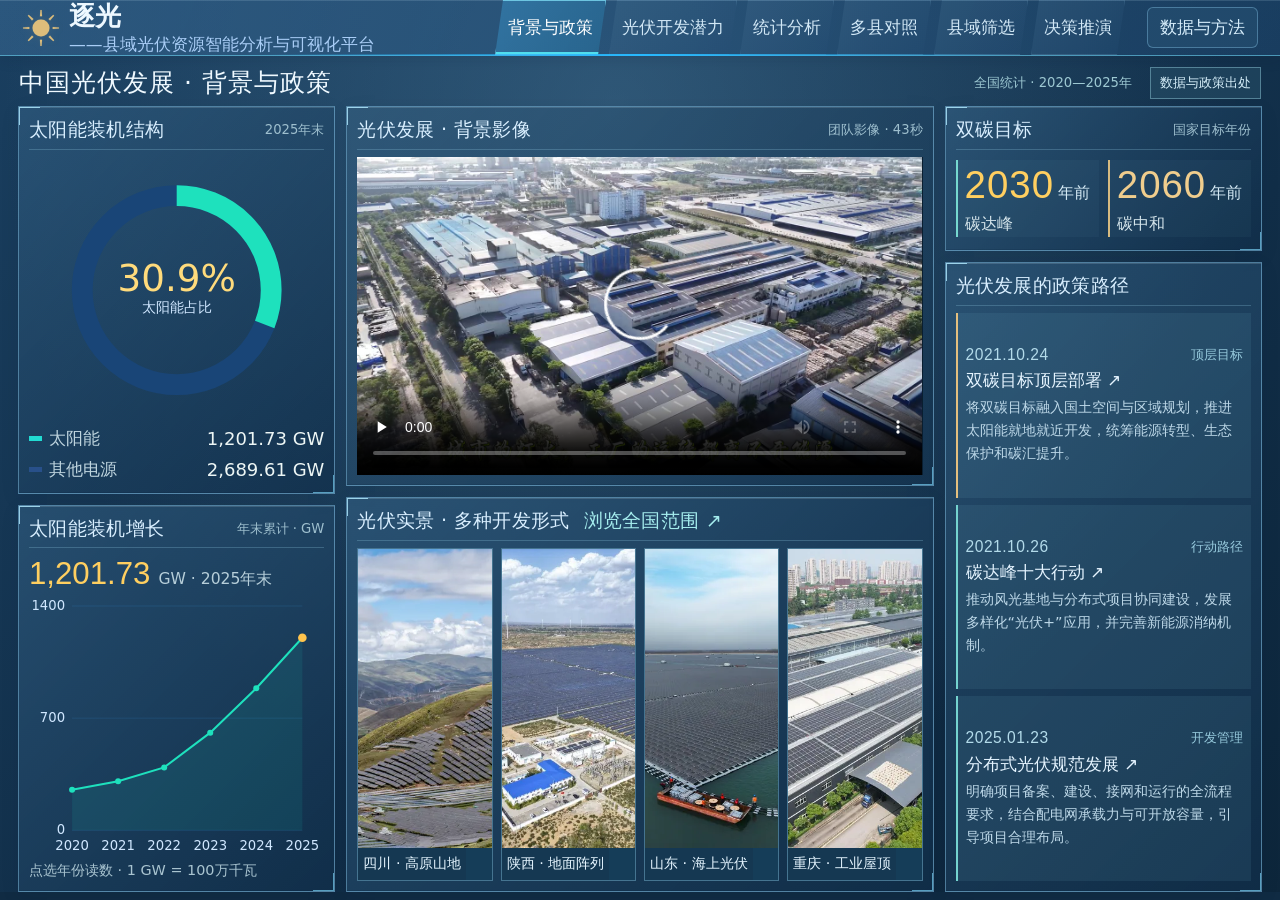
==== commit c84f7092: "Add province development maps and resource-specific horizontal filters" ====
--- a/start.html
+++ b/start.html
@@ -1,4 +1,4 @@
-<!doctype html><html lang="zh-CN" data-atlas-boot="loading"><head><script id="atlasBuild">window.ATLAS_BUILD={"runtime":"atlas-runtime-v49-c69f331f335c.js","style":"atlas-ui-v49-2bef6890b7cc.css","manifest":"asset-manifest-v49-e815d8f55171.js","loader":"loader-v49-26247a8b2a6b.js"};</script><meta charset="utf-8"><meta name="viewport" content="width=device-width,initial-scale=1"><title>逐光——县域光伏资源智能分析与可视化平台</title><meta name="description" content="逐光——县域光伏资源智能分析与可视化平台：开发优先级、多指标地图、多县对照、实景案例与夜间灯光GDP估计。"><link rel="icon" href="data:image/svg+xml,%3Csvg xmlns='http://www.w3.org/2000/svg' viewBox='0 0 32 32'%3E%3Crect width='32' height='32' rx='8' fill='%23091322'/%3E%3Ccircle cx='16' cy='16' r='8' fill='%23ffb454'/%3E%3C/svg%3E"><script defer src="asset-manifest-v49-e815d8f55171.js"></script><script defer src="loader-v49-26247a8b2a6b.js"></script><style id="bootStyle">html[data-atlas-boot="loading"] body>header,html[data-atlas-boot="loading"] body>main{opacity:0!important;pointer-events:none!important}html[data-atlas-boot="loading"]{background:#153650}#atlasLoading{position:fixed!important;inset:0!important;width:100%!important;height:100dvh!important;z-index:10000!important;display:flex;align-items:center;justify-content:center;gap:16px;margin:0!important;padding:24px!important;box-sizing:border-box;background:linear-gradient(145deg,#285171,#112c43)!important;color:#e8f7ff;font:19.2px/1.7 'Microsoft YaHei',sans-serif}#atlasLoading[hidden]{display:none!important}#atlasLoading .loadingSun{font-size:36px;color:#ddbd7b}#retryAtlas{padding:8px 14px;border:1px solid #83b8d2;background:#2a5874;color:#eefaff}#retryAtlas[hidden]{display:none}</style><link rel="stylesheet" href="atlas-ui-v49-2bef6890b7cc.css"><link rel="preload" as="script" href="atlas-runtime-v49-c69f331f335c.js"></head><body><div id="atlasLoading" class="atlasLoading" role="status"><span class="loadingSun" aria-hidden="true">☀</span><span id="loadStatus">正在准备全国图谱…</span><button id="retryAtlas" hidden>重新加载</button></div>
+<!doctype html><html lang="zh-CN" data-atlas-boot="loading"><head><script id="atlasBuild">window.ATLAS_BUILD={"runtime":"atlas-runtime-v50-bfc441b25a95.js","style":"atlas-ui-v50-4046dd5dba0f.css","manifest":"asset-manifest-v50-e815d8f55171.js","loader":"loader-v50-26247a8b2a6b.js"};</script><meta charset="utf-8"><meta name="viewport" content="width=device-width,initial-scale=1"><title>逐光——县域光伏资源智能分析与可视化平台</title><meta name="description" content="逐光——县域光伏资源智能分析与可视化平台：开发优先级、多指标地图、多县对照、实景案例与夜间灯光GDP估计。"><link rel="icon" href="data:image/svg+xml,%3Csvg xmlns='http://www.w3.org/2000/svg' viewBox='0 0 32 32'%3E%3Crect width='32' height='32' rx='8' fill='%23091322'/%3E%3Ccircle cx='16' cy='16' r='8' fill='%23ffb454'/%3E%3C/svg%3E"><script defer src="asset-manifest-v50-e815d8f55171.js"></script><script defer src="loader-v50-26247a8b2a6b.js"></script><style id="bootStyle">html[data-atlas-boot="loading"] body>header,html[data-atlas-boot="loading"] body>main{opacity:0!important;pointer-events:none!important}html[data-atlas-boot="loading"]{background:#153650}#atlasLoading{position:fixed!important;inset:0!important;width:100%!important;height:100dvh!important;z-index:10000!important;display:flex;align-items:center;justify-content:center;gap:16px;margin:0!important;padding:24px!important;box-sizing:border-box;background:linear-gradient(145deg,#285171,#112c43)!important;color:#e8f7ff;font:19.2px/1.7 'Microsoft YaHei',sans-serif}#atlasLoading[hidden]{display:none!important}#atlasLoading .loadingSun{font-size:36px;color:#ddbd7b}#retryAtlas{padding:8px 14px;border:1px solid #83b8d2;background:#2a5874;color:#eefaff}#retryAtlas[hidden]{display:none}</style><link rel="stylesheet" href="atlas-ui-v50-4046dd5dba0f.css"><link rel="preload" as="script" href="atlas-runtime-v50-bfc441b25a95.js"></head><body><div id="atlasLoading" class="atlasLoading" role="status"><span class="loadingSun" aria-hidden="true">☀</span><span id="loadStatus">正在准备全国图谱…</span><button id="retryAtlas" hidden>重新加载</button></div>
 <header><a class="brand" href="./"><span class="sun">☀</span><span class="brandCopy"><strong>逐光</strong><b>——县域光伏资源智能分析与可视化平台</b></span></a><nav aria-label="主导航"><a href="#contextSection">背景与政策</a><button id="atlasNav">地图与模型</button><button id="networkNav" hidden>区域关联</button></nav><button id="aboutBtn" class="quiet">数据与方法</button></header>
 <main inert aria-busy="true"><section class="intro"><div><div class="eyebrow">SOLAR ATLAS / 03</div><h1>循光而行，因地而生。</h1><p>资源禀赋 × 区域发展 × 生态约束</p></div><div class="summary"><div><strong id="total">—</strong><span>当前有效县域</span></div><div><strong id="high">—</strong><span>最高优先级</span></div><div><strong id="mean">—</strong><span>平均协调度</span></div><div><strong>1,028</strong><span>所给保护区要素</span></div></div></section>
 <div class="versionBar"><span><i></i>多源研究数据 · 非实时监测</span><label for="version">GDP 使用方案</label><select id="version"><option value="hybrid">统计 GDP 优先 · 灯光补缺</option></select><button id="modelJump">查看验证依据</button></div>
--- a/atlas-ui-v50-4046dd5dba0f.css
+++ b/atlas-ui-v50-4046dd5dba0f.css
@@ -0,0 +1,1275 @@
+@charset "UTF-8";
+:root{color-scheme:dark;--bg:#080f1b;--panel:#101c2c;--line:#253245;--muted:#99aabd;--text:#eaf1f7;--gold:#ffbb60;--blue:#68c5d5}*{box-sizing:border-box}body{margin:0;background:var(--bg);color:var(--text);font-family:"Microsoft YaHei","PingFang SC",system-ui,sans-serif;font-size:19.2px}button,input,select{font:inherit}button{cursor:pointer;color:inherit;border:1px solid var(--line);background:#172437;border-radius:6px}button:hover{background:#27394d}button:focus-visible,input:focus-visible,select:focus-visible,a:focus-visible{outline:2px solid var(--gold);outline-offset:3px}header{height:78px;border-bottom:1px solid var(--line);display:flex;align-items:center;gap:30px;padding:0 36px}.brand{display:flex;align-items:center;gap:13px;color:var(--text);text-decoration:none;font-size:30px;font-weight:700}.brand b{font-size:18px;font-weight:400;border-left:1px solid #465063;margin-left:15px;padding-left:15px}.sun{font-size:43.2px;color:var(--gold)}.edition{margin-left:auto;letter-spacing:2px;font-size:15.6px;color:var(--gold)}.edition span{color:var(--muted);margin-left:18px;letter-spacing:0}.quiet{padding:9px 16px;background:transparent;font-size:16.8px}main{max-width:1800px;margin:auto;padding:32px 36px 0}.intro{display:flex;align-items:center;justify-content:space-between;gap:25px;margin-bottom:30px}.eyebrow{color:var(--gold);font-size:14.4px;letter-spacing:2px;margin-bottom:12px}h1{font-size:40.8px;letter-spacing:2px;font-weight:500;margin:0 0 12px}p{line-height:1.7;margin:0;color:var(--muted)}.intro p{font-size:16.8px}.summary{display:flex;gap:38px}.summary>div{border-left:1px solid var(--line);padding-left:25px}.summary strong{display:block;font-size:38.4px;font-weight:500;font-variant-numeric:tabular-nums}.summary span{font-size:15.6px;display:block;color:var(--muted);margin-top:7px}.workspace{display:grid;grid-template-columns:225px minmax(340px,1fr) 290px;border:1px solid var(--line);border-radius:12px;overflow:hidden;background:#0c1625}.panel{padding:22px;background:var(--panel)}h2{font-size:21.6px;font-weight:500;margin:0 0 18px}h3{font-size:18px;font-weight:500}.left{border-right:1px solid var(--line)}.metrics{display:grid;gap:9px;margin:22px 0}.metrics button{text-align:left;padding:13px 14px;background:transparent}.metrics button span{display:block;font-size:18px}.metrics small{display:block;font-size:14.4px;color:var(--muted);margin-top:6px}.metrics button.active{border-color:#c58a41;background:#332b23;box-shadow:inset 3px 0 var(--gold)}.metrics button.active span{color:#ffcb85}label{display:block;font-size:15.6px;color:var(--muted);margin:18px 0 9px}select,input{width:100%;min-width:0;background:#0b1625;border:1px solid #334256;color:var(--text);padding:11px 9px;border-radius:5px;font-size:16.8px}form{display:flex;gap:5px}form button{padding:0 8px;font-size:15.6px;flex-shrink:0}.subtle{font-size:14.4px;color:var(--muted);margin-top:12px;line-height:1.7}.scope{border-top:1px solid var(--line);margin-top:24px;padding-top:20px}.scope span{color:var(--muted);font-size:14.4px}.scope strong{display:block;font-size:18px;margin:8px 0}.scope p{font-size:14.4px}.reset{margin-top:18px;padding:9px 12px;font-size:15.6px;width:100%;background:transparent}.mapPanel{display:flex;flex-direction:column;min-width:0;background:radial-gradient(ellipse at 45% 40%,#162b3c 0,#0c1625 70%)}.mapHeader{display:flex;justify-content:space-between;align-items:start;padding:22px 22px 0;gap:12px}.mapHeader h2{margin-bottom:5px}.mapHeader p{font-size:14.4px}.segmented{display:flex;border:1px solid #364154;border-radius:6px;padding:3px;flex-shrink:0}.segmented button{padding:6px 12px;border:0;background:transparent;font-size:15.6px}.segmented .active{background:#344353;color:var(--gold)}.mapCanvas{position:relative;flex:1;min-height:460px;overflow:hidden}#map{width:100%;height:100%;min-height:460px;max-height:650px;display:block;touch-action:none}.county{stroke:#101d2c;stroke-width:.32;vector-effect:non-scaling-stroke;cursor:pointer;transition:fill .25s}.province{stroke:#59707b;stroke-width:.7;vector-effect:non-scaling-stroke;cursor:pointer}.county:hover,.province:hover{filter:brightness(1.35);stroke:#fff;stroke-width:1}.selected{stroke:#fff!important;stroke-width:1.7!important;filter:brightness(1.22)}.outline{fill:none;stroke:#819ba2;stroke-width:.65;vector-effect:non-scaling-stroke;opacity:.65}.mapTools{position:absolute;top:24px;right:16px;display:grid;gap:5px}.mapTools button{width:33px;height:33px;font-size:24px;background:#102031dd}.mapNote{position:absolute;bottom:13px;left:22px;font-size:13.2px;line-height:1.7;color:#8599af;pointer-events:none}#tooltip{position:absolute;display:none;z-index:3;pointer-events:none;padding:10px 14px;border:1px solid #546070;border-radius:6px;background:#0a1322f2;font-size:15.6px;line-height:1.8;box-shadow:0 6px 30px #0008}.legend{padding:15px 22px 18px;border-top:1px solid #243345}.legend>div{display:flex;flex-wrap:wrap;gap:12px}.legend span{font-size:14.4px;color:#c0ceda;display:inline-flex;align-items:center;gap:6px}.legend i{width:17px;height:9px;border-radius:2px;display:inline-block}.legend p{font-size:13.2px;margin-top:9px}.right{border-left:1px solid var(--line)}.detailLocation{font-size:14.4px;color:var(--muted);margin:17px 0 7px}.detailTitle{font-size:31.2px;margin:0 0 10px;letter-spacing:1px}.badge{display:inline-block;font-size:14.4px;padding:5px 9px;background:#423426;color:#ffd296;border:1px solid #685138;border-radius:4px}.detailScore{display:flex;gap:20px;margin:24px 0}.detailScore strong{font-size:34.8px;font-weight:500;display:block;font-variant-numeric:tabular-nums}.detailScore span{font-size:14.4px;color:var(--muted);display:block;margin-top:6px}.indicator{margin:16px 0}.indicator>div{display:flex;justify-content:space-between;font-size:14.4px;margin-bottom:8px;color:#b7c9d9}.indicator b{font-weight:400;color:#ecf3fa}.track{height:5px;background:#273649;border-radius:3px;overflow:hidden}.track i{height:100%;display:block;background:#76bbbd}.detailNote{font-size:14.4px;line-height:1.8;margin:15px 0}.rankingHead{display:flex;align-items:center;justify-content:space-between;border-top:1px solid var(--line);margin-top:23px;padding-top:9px}.rankingHead span{font-size:13.2px;color:var(--muted)}.rank{display:flex;align-items:center;width:100%;text-align:left;border:0;background:transparent;border-radius:3px;gap:10px;padding:10px 0;font-size:15.6px}.rank em{font-size:14.4px;color:var(--gold);font-style:normal;width:19px}.rank span{flex:1;white-space:nowrap;overflow:hidden;text-overflow:ellipsis}.rank b{font-weight:400;font-size:14.4px;color:#c5d6e3;font-variant-numeric:tabular-nums}.bottom{display:grid;grid-template-columns:1fr 1.4fr;gap:18px;margin-top:18px}.bottom>.panel{border:1px solid var(--line);border-radius:10px}.sectionHeading{display:flex;justify-content:space-between;gap:15px;align-items:center}.sectionHeading h2{margin-bottom:5px}.sectionHeading>span{font-size:14.4px;color:var(--muted)}#distribution{display:flex;gap:14px;height:136px;align-items:end;margin-top:15px}.distItem{flex:1;display:flex;flex-direction:column;align-items:center;justify-content:end;gap:7px;height:100%}.distItem b{font-size:15.6px;font-weight:400}.distItem i{width:80%;min-height:2px;border-radius:3px 3px 0 0;opacity:.9}.distItem span{font-size:14.4px;color:var(--muted)}.plotWrap{height:165px;margin-top:10px}#scatter{width:100%;height:100%}#scatter circle{cursor:pointer}#scatter circle:hover{r:5;stroke:white;stroke-width:1}footer{display:flex;align-items:center;justify-content:space-between;gap:20px;padding:25px 0;color:#8799ad;font-size:14.4px}footer button{background:transparent;border:0;font-size:14.4px;color:var(--gold)}dialog{width:min(760px,92vw);max-height:85vh;padding:0;background:#101c2c;color:var(--text);border:1px solid #415166;border-radius:12px}dialog::backdrop{background:#020812cb;backdrop-filter:blur(4px)}.dialogHead{display:flex;align-items:center;justify-content:space-between;padding:22px;border-bottom:1px solid var(--line)}.dialogHead h2{margin:0}.dialogHead button{font-size:27.6px;width:35px;height:35px}.dialogBody{padding:22px;overflow:auto}.dialogBody h3{color:var(--gold);margin-top:25px}.dialogBody p{font-size:16.8px;margin:10px 0}.dialogBody details{font-size:16.8px;color:var(--muted);margin-top:25px}.dialogBody summary{cursor:pointer}.empty{color:var(--muted);font-size:16.8px;line-height:1.8}
+@media(min-width:1550px){.workspace{grid-template-columns:250px minmax(400px,1fr) 320px}.mapCanvas{min-height:560px}}@media(max-width:1150px){main{padding:24px 18px 0}header{padding:0 20px}.workspace{grid-template-columns:190px minmax(320px,1fr) 240px}.panel{padding:17px}.summary{gap:17px}.summary>div{padding-left:17px}h1{font-size:33.6px}.summary strong{font-size:32.4px}.mapHeader{padding:18px 15px 0}}@media(max-width:900px){.workspace{grid-template-columns:190px 1fr}.right{grid-column:1/-1;border-left:0;border-top:1px solid var(--line);display:grid;grid-template-columns:1fr 1fr;gap:15px}.right>.eyebrow{grid-column:1/-1;margin:0}.right .rankingHead{display:none}#ranking{padding-top:15px}.intro{align-items:start;flex-direction:column}.summary{width:100%;justify-content:space-between}.summary>div:first-child{padding-left:0;border:0}.edition{display:none}header .quiet{margin-left:auto}.bottom{grid-template-columns:1fr 1fr}.detailScore{margin:16px 0}}@media(max-width:620px){header{height:68px;padding:0 14px}.brand{font-size:27.6px}.brand b{font-size:14.4px;margin-left:7px;padding-left:7px}.quiet{font-size:14.4px;padding:8px}main{padding:23px 12px 0}.intro{margin-bottom:22px}h1{font-size:33.6px}.intro p{font-size:15.6px}.summary strong{font-size:30px}.summary span{font-size:13.2px}.workspace{display:block}.left{border:0;padding:15px}.left>.eyebrow,.left>h2,.scope,.reset{display:none}.metrics{grid-template-columns:1fr 1fr;margin:0 0 14px;gap:8px}.metrics button{padding:9px 10px}.metrics button span{font-size:16.8px}.metrics small{font-size:13.2px}.left label{margin-top:10px}.mapPanel{border-top:1px solid var(--line)}.mapCanvas,#map{min-height:400px;height:440px}.mapHeader{gap:5px}.mapHeader h2{font-size:19.2px}.segmented button{padding:6px 10px}.right{display:block}.right>.eyebrow{margin-bottom:10px}.rankingHead{display:flex!important}.bottom{grid-template-columns:1fr}footer{flex-direction:column;gap:10px;text-align:center}.legend>div{gap:9px}.detailTitle{font-size:30px}.sectionHeading>span{font-size:13.2px}}@media(prefers-reduced-motion:reduce){*{transition:none!important}}
+/* Spatial observatory theme: original navy, teal and amber palette retained. */
+html{scroll-behavior:smooth}body{background-color:#080f1b;background-image:radial-gradient(ellipse at 50% 0,#1e3c502e,transparent 55%),linear-gradient(#172b3b25 1px,transparent 1px),linear-gradient(90deg,#172b3b25 1px,transparent 1px);background-size:auto,48px 48px,48px 48px}header{height:82px;background:linear-gradient(180deg,#101f30e6,#080f1bcc);border-bottom-color:#395366;position:relative;gap:22px}header:after{content:'';height:2px;width:24%;position:absolute;bottom:-1px;left:38%;background:linear-gradient(90deg,transparent,#ffbb60,transparent)}header nav{display:flex;align-items:center;gap:8px;margin-left:auto}header nav button,header nav a{color:#b7c9d9;padding:12px 18px;font-size:16.8px;text-decoration:none;background:transparent;border:0;border-radius:0}header nav .navActive{color:#ffcb85;box-shadow:inset 0 -2px #b98b4f;background:linear-gradient(0deg,#9d763619,transparent)}main{max-width:1900px;padding:26px 28px 0}.intro{margin-bottom:22px}.intro h1{font-size:36px;letter-spacing:3px}.intro .eyebrow{font-size:14.4px;letter-spacing:4px;margin-bottom:10px}.intro p{font-size:16.8px;color:#98aabb}.summary{gap:24px}.summary strong{font-family:Bahnschrift,"Segoe UI",sans-serif;font-size:38.4px;letter-spacing:1px}.summary span{font-size:15.6px}.summary>div{padding-left:22px}.versionBar{display:flex;align-items:center;gap:14px;margin-bottom:17px;color:#9bacbd;font-size:15.6px}.versionBar>span{margin-right:auto;display:flex;align-items:center;gap:9px}.versionBar i{width:6px;height:6px;background:#ffbb60;box-shadow:0 0 10px #ffbb6050}.versionBar label{margin:0;font-size:15.6px}.versionBar select{width:260px;padding:9px 11px;font-size:15.6px}.versionBar button{font-size:15.6px;background:transparent;padding:8px 12px}.workspace{border:0;overflow:visible;background:transparent;gap:14px;grid-template-columns:218px minmax(420px,1fr) 294px;align-items:stretch}.panel,.mapPanel{position:relative;border:1px solid #354b5c;border-radius:3px;background:linear-gradient(135deg,#142637ed,#0e1a2aee);box-shadow:inset 0 0 26px #050e1835,0 8px 24px #0000001a}.panel:before,.mapPanel:before{content:'';position:absolute;inset:-1px;pointer-events:none;background:linear-gradient(#bb995e,#bb995e) left top/18px 2px no-repeat,linear-gradient(#bb995e,#bb995e) left top/2px 18px no-repeat,linear-gradient(#6d9399,#6d9399) right bottom/18px 2px no-repeat,linear-gradient(#6d9399,#6d9399) right bottom/2px 18px no-repeat;opacity:.8}.panel{padding:19px}.left,.right{border:1px solid #354b5c}.left h2{font-size:20.4px;margin-bottom:16px}.metrics{gap:4px;margin:12px 0 16px}.metrics button{display:flex;align-items:center;gap:10px;padding:10px 9px;border-color:transparent;border-radius:2px}.metrics button span{font-size:16.8px}.metrics button em{font-family:Bahnschrift,sans-serif;font-style:normal;color:#6e869a;font-size:14.4px;letter-spacing:1px}.metrics button.active{background:linear-gradient(90deg,#70502d55,#332b2320);border-color:#8266447a;box-shadow:inset 2px 0 var(--gold)}.metrics button.active em{color:#ffbb60}.left label{font-size:15.6px;margin-top:13px}.left input,.left select{font-size:15.6px;padding:10px 8px}.left .subtle{font-size:14.4px}.reset{margin-top:12px}.mapPanel{overflow:hidden;background:radial-gradient(ellipse at 50% 43%,#193345b0,#0b1725 73%);display:flex;flex-direction:column}.mapHeader{padding:22px 22px 0}.mapHeader .eyebrow{font-size:13.2px;margin-bottom:8px;color:#88a7b3;letter-spacing:2px}.mapHeader h2{font-size:24px;letter-spacing:1px}.mapHeader p{font-size:14.4px;line-height:1.7}.overlayControls{display:flex;flex-wrap:wrap;gap:10px 18px;align-items:center;padding:16px 22px 0}.overlayControls label{display:flex;align-items:center;gap:7px;margin:0;font-size:14.4px;color:#b5c5d2;cursor:pointer}.overlayControls input{width:13px;height:13px;margin:0;accent-color:#d3ba7b}.overlayControls>span{font-size:13.2px;color:#7493a6;margin-left:auto}.mapCanvas{min-height:470px;flex:1;background-image:radial-gradient(#65889830 .7px,transparent .7px);background-size:18px 18px;isolation:isolate}#map{position:relative;z-index:1;min-height:470px;max-height:none;height:100%;filter:drop-shadow(0 7px 5px #0007)}.orbital{position:absolute;width:85%;height:40%;border:1px solid #547f8b20;border-radius:50%;left:7%;bottom:18%;transform:rotate(-8deg);box-shadow:0 0 0 28px #547f8b08,0 0 0 55px #547f8b08,0 0 90px #d3ba7b07;pointer-events:none}.mapTools{z-index:2}.mapTools button{border-color:#3c5464;border-radius:3px}.mapNote{z-index:2;font-size:13.2px;color:#93aaba}.county{stroke:#102330;stroke-width:.4}.province{stroke:#97b8be;stroke-width:.7}.outline{stroke:#789da2;stroke-width:.55;opacity:.72}.selected{stroke:#fff0b3!important;filter:brightness(1.2)}.reserveShape{fill:#72a79e33;stroke:#a7d5d0;stroke-width:.65;vector-effect:non-scaling-stroke}.relationGlow{fill:none;stroke:#ffbb60;stroke-width:5;filter:url(#linkGlow);vector-effect:non-scaling-stroke}.relationLine{fill:none;stroke:#ffe0a4;stroke-width:1;vector-effect:non-scaling-stroke;stroke-dasharray:4 2}.relationNode{fill:#ffe3a7;stroke:#fff1d1;stroke-width:.3;filter:drop-shadow(0 0 3px #ffbb60)}.mapLabel{fill:#fbe7bf;font-size:12px;paint-order:stroke;stroke:#112335;stroke-width:3px;stroke-linejoin:round}.legend{background:#0d1a28bb;border-color:#344c5e;padding:14px 20px}.legend>div{gap:8px 13px}.legend span{font-size:13.2px}.legend p{font-size:13.2px;color:#8fa9bb}.missingKey{background:repeating-linear-gradient(135deg,#253246 0 3px,#677589 3px 4px)}.detailLocation{line-height:1.7;font-size:14.4px;margin-top:13px}.detailTitle{font-size:27.6px;line-height:1.5}.detailScore{margin:20px 0;gap:30px}.detailScore strong{font-family:Bahnschrift,"Segoe UI",sans-serif;font-size:33.6px}.selectedMetric{display:flex;align-items:center;justify-content:space-between;margin-top:18px;padding:14px 0;border-bottom:1px solid #354a5a}.selectedMetric span{font-size:15.6px;color:#9eb3c4}.selectedMetric strong{font-size:30px;font-family:Bahnschrift,sans-serif;color:#ffce87}.indicator{margin:14px 0}.indicator>div{font-size:14.4px}.indicator .track{height:4px}.gdpEstimate{padding:13px;background:#0b1828;border-left:2px solid #82aba6}.gdpEstimate span{font-size:14.4px;color:#a8becd;display:block}.gdpEstimate b{display:block;font-family:Bahnschrift,sans-serif;font-size:26.4px;font-weight:500;margin:7px 0}.gdpEstimate small{font-size:13.2px;color:#8da5b8}.rankingHead{margin-top:17px}.rankingHead h3{font-size:15.6px;line-height:1.6}.rank{padding:9px 0}.rank b{font-size:14.4px}.rank span{font-size:15.6px}.bottom{grid-template-columns:1fr 1fr 1.15fr;gap:14px;margin-top:14px}.bottom>.panel{border-color:#354b5c;border-radius:3px}.sectionHeading .eyebrow{font-size:13.2px;letter-spacing:2px;margin-bottom:8px}.sectionHeading h2{font-size:20.4px}.sectionHeading p{font-size:16.8px}.sectionHeading>span{font-size:14.4px}.distributionBody{display:flex;align-items:center;gap:12px;min-height:190px}#donut{width:43%;max-width:170px;flex-shrink:0}#distribution{display:block;flex:1;height:auto;margin:15px 0}.distLine{display:flex;gap:8px;align-items:center;margin:12px 0;font-size:14.4px}.distLine>i{width:7px;height:7px;border-radius:1px}.distLine span{color:#9bb3c3}.distLine b{font-weight:400;margin-left:auto}.distLine small{font-size:13.2px;color:#8299ad;min-width:37px;text-align:right}.textButton{border:0;background:transparent;color:#c5b389;font-size:14.4px;padding:0}.relationRow{display:flex;width:100%;gap:12px;align-items:center;border:0;border-radius:0;border-bottom:1px solid #2b40504d;background:transparent;padding:12px 0;text-align:left}.relationRow span{font-size:15.6px;flex:1;min-width:0;white-space:nowrap;overflow:hidden;text-overflow:ellipsis}.relationRow small{display:block;font-size:13.2px;color:#849eaf;margin-top:5px}.relationRow>i{height:3px;background:#2b4050;width:48px;flex-shrink:0}.relationRow>i b{display:block;height:100%;background:#d3ba7b}.relationRow strong{font-size:15.6px;font-weight:400;color:#ffce87}.relation .subtle{font-size:13.2px}.plotWrap{height:182px}.modelSection{margin-top:14px;padding:26px;scroll-margin-top:20px}.modelSection>.sectionHeading h2{font-size:28.8px}.modelGrid{display:grid;grid-template-columns:1.3fr 1fr;gap:40px;margin-top:22px}.modelStats{display:flex;gap:34px;margin-bottom:22px}.modelStats span{font-size:14.4px;color:#8da8ba;display:block}.modelStats strong{display:block;font-family:Bahnschrift,sans-serif;font-size:37.2px;font-weight:500;margin:9px 0 5px;color:#ffe1b0}.modelStats em{font-size:14.4px;font-style:normal;margin-left:7px;color:#b6c4ce}.modelStats small{font-size:14.4px;color:#8da8ba}.tableWrap{overflow-x:auto}table{border-collapse:collapse;width:100%;font-size:15.6px}th{text-align:right;color:#8da8ba;font-size:14.4px;font-weight:400;background:#12293a}th:first-child,td:first-child{text-align:left}td,th{padding:12px 10px;border-bottom:1px solid #2c44524a}td{text-align:right;font-variant-numeric:tabular-nums}.chosen{background:#58442733;color:#fbd394}#modelPlot{width:100%;height:310px}.methodStrip{display:flex;gap:14px;margin-top:24px;border-top:1px solid #344b5d;padding-top:20px}.methodStrip span{flex:1;color:#8faabc;font-size:15.6px;border-left:2px solid #857853;padding-left:13px}.modelCaveat{font-size:14.4px;margin-top:20px;color:#8ba1b3;line-height:1.9}.dialogBody a{color:#f4cb8d}.dialogBody h3{line-height:1.7}.dialogBody p{line-height:1.9}.bottom .subtle{font-size:13.2px}.eyebrow{color:#d6b77f}footer{font-size:14.4px}
+@media(min-width:1550px){.workspace{grid-template-columns:230px minmax(450px,1fr) 315px}.mapCanvas,#map{min-height:530px}.panel{padding:21px}.metrics button{padding:10px 12px}.metrics button span{font-size:18px}.mapHeader h2{font-size:27.6px}}@media(max-width:1190px){main{padding:24px 16px 0}.workspace{grid-template-columns:195px minmax(300px,1fr) 255px;gap:10px}.panel{padding:15px}.summary{gap:13px}.summary>div{padding-left:14px}.summary strong{font-size:33.6px}.intro h1{font-size:30px}header{padding:0 20px}.brand b{font-size:15.6px}header nav button,header nav a{padding:10px 9px;font-size:15.6px}.mapHeader{padding:18px 16px 0}.overlayControls{padding:12px 16px 0}.bottom{grid-template-columns:1fr 1fr;gap:10px}.scatterPanel{grid-column:1/-1}.scatterPanel .plotWrap{height:220px}.modelGrid{gap:20px}.modelStats{gap:20px}.modelStats strong{font-size:31.2px}.modelSection{padding:22px}.distributionBody{min-height:210px}}@media(max-width:950px){.workspace{grid-template-columns:195px 1fr}.right{grid-column:1/-1;display:grid;grid-template-columns:1.4fr 1fr;gap:15px;border:1px solid #354b5c}.right>.eyebrow{grid-column:1/-1}.right .rankingHead{display:none}.intro{flex-direction:column;gap:20px;align-items:stretch}.summary{justify-content:space-between}.summary>div:first-child{border:0;padding-left:0}.modelGrid{grid-template-columns:1fr}.modelGrid #modelPlot{height:300px}.versionBar>span{font-size:13.2px}.versionBar label{display:none}.versionBar select{width:230px}.methodStrip{flex-wrap:wrap}.methodStrip span{flex-basis:40%}header nav{gap:1px}.brand b{display:none}.mapCanvas,#map{height:590px;min-height:500px}#modelSection .sectionHeading{align-items:start;gap:15px}.mapPanel{min-width:0}}
+@media(max-width:620px){header{height:auto;min-height:70px;flex-wrap:wrap;padding:12px 15px;gap:7px}.brand{font-size:28.8px}header nav{order:3;width:100%;justify-content:space-between;border-top:1px solid #263d4c;margin-top:7px;padding-top:5px}header nav button,header nav a{font-size:15.6px;padding:7px 16px}header .quiet{font-size:14.4px;margin-left:auto}.intro h1{font-size:32.4px}.summary{gap:9px;flex-wrap:wrap}.summary>div{padding-left:10px}.summary strong{font-size:27.6px}.summary span{font-size:12px}.versionBar{gap:8px;flex-wrap:wrap}.versionBar>span{width:100%;margin-bottom:3px}.versionBar select{flex:1;width:auto}.versionBar button{font-size:14.4px;padding:8px}.workspace{display:block}.left{padding:15px}.left>h2,.left>.eyebrow{display:none}.metrics{grid-template-columns:1fr 1fr;gap:5px;margin:0}.metrics button{padding:9px 6px;gap:6px;border-color:#294052}.metrics button span{font-size:15.6px}.metrics button em{font-size:13.2px}.left label{margin-top:13px}.left .reset{display:block}.mapPanel{margin-top:12px}.mapHeader{padding:18px 15px 0}.mapHeader h2{font-size:21.6px}.mapHeader p{font-size:13.2px}.mapHeader .eyebrow{font-size:12px}.overlayControls{gap:10px;padding:13px 15px 0}.overlayControls>span{width:100%;margin:0}.mapCanvas,#map{height:460px;min-height:460px}.mapNote{font-size:12px;left:15px;bottom:10px}.legend{padding:13px 15px}.legend span{font-size:12px}.legend p{font-size:13.2px}.right{margin-top:12px;display:block;padding:18px}.right>.eyebrow{margin-bottom:10px}.detailTitle{font-size:30px}.right .rankingHead{display:flex}.indicator>div{font-size:15.6px}.detailLocation,.detailNote{font-size:15.6px}.bottom{grid-template-columns:1fr;margin-top:12px;gap:12px}.scatterPanel{grid-column:auto}.bottom .panel{padding:20px}.modelSection{padding:20px;margin-top:12px}.modelSection>.sectionHeading{display:block}.modelSection .badge{margin-top:14px}.modelStats{gap:17px;flex-wrap:wrap}.modelStats strong{font-size:28.8px}.modelStats span,.modelStats small{font-size:13.2px}.modelGrid{margin-top:18px}.modelGrid #modelPlot{height:auto}.methodStrip{gap:18px}.methodStrip span{font-size:14.4px}.tableWrap td,.tableWrap th{font-size:13.2px;padding:10px 6px}footer{font-size:13.2px}.distributionBody{min-height:180px}#donut{width:46%}}
+@media(prefers-reduced-motion:reduce){html{scroll-behavior:auto}*{animation:none!important;transition:none!important}}
+/* Keep interactive geometry out of offscreen SVG filter surfaces. */
+#map{filter:none}.county,.province{transition:none}.county:hover,.province:hover,.selected{filter:none}.relationGlow{filter:none;stroke-width:3;opacity:.18}.relationNode{filter:none}
+.contextSection{margin-top:18px;padding:34px;scroll-margin-top:20px;background:radial-gradient(ellipse at 12% 35%,#31515335,transparent 50%),linear-gradient(120deg,#132534,#0d1928);overflow:hidden}
+.contextHead{display:flex;justify-content:space-between;gap:24px}.contextHead h2{font-size:34.8px;font-weight:500;letter-spacing:2px;margin:12px 0}.contextHead p{font-size:16.8px;color:#93aebe;line-height:1.8}.contextStamp{font-size:13.2px;color:#738c9f;letter-spacing:3px;line-height:1.9;text-align:right;padding-top:8px;flex-shrink:0}
+.contextGrid{display:grid;grid-template-columns:1fr 1.15fr;gap:54px;margin-top:30px;align-items:center}.microLabel{font-size:13.2px;letter-spacing:3px;color:#9eb7bb}.missionVisual svg{display:block;width:100%;max-height:310px;margin:auto}.missionVisual>p{text-align:center;color:#708b9e;font-size:12px;letter-spacing:2px;margin:0}.storyTabs{display:flex;gap:26px;border-bottom:1px solid #334958}.storyTabs button{border:0;background:transparent;border-radius:0;padding:12px 0;color:#90aabb;font-size:16.8px}.storyTabs button[aria-selected=true]{color:#ffcf8b;box-shadow:0 2px #d3ba7b}#storyPanel{min-height:305px;padding-top:8px}#storyPanel h3{font-size:25.2px;font-weight:500;margin:20px 0 12px;color:#e7e2d6}#storyPanel>p{font-size:15.6px;line-height:1.9;color:#9bb0bd}.storySteps{display:grid;gap:14px;margin-top:23px}.storySteps>div{display:flex;gap:17px;align-items:center}.storySteps em{font:26.4px Bahnschrift,sans-serif;color:#bda975;font-style:normal;opacity:.8}.storySteps b{font-size:15.6px;font-weight:500;color:#c5d7dd;display:block}.storySteps small{display:block;font-size:14.4px;color:#7f9baa;margin-top:5px;line-height:1.6}
+.policyHeading{display:flex;justify-content:space-between;align-items:end;border-top:1px solid #304654;padding-top:30px;margin-top:30px}.policyHeading h3{font-size:26.4px;font-weight:500;margin:8px 0 0}.policyHeading>span{font-size:13.2px;color:#7993a4}.policyTimeline{display:grid;grid-template-columns:repeat(3,1fr);margin-top:26px;gap:0}.policyTimeline>a{text-decoration:none;color:inherit;display:block;position:relative;padding:0 28px 18px 0}.policyTimeline time{font:26.4px Bahnschrift,sans-serif;letter-spacing:2px;color:#d3ba7b}.policyDot{display:block;height:28px;position:relative;margin-top:12px}.policyDot:before{content:'';position:absolute;top:8px;left:0;width:calc(100% + 28px);height:1px;background:linear-gradient(90deg,#ab956155,#426473)}.policyDot:after{content:'';position:absolute;width:6px;height:6px;border:1px solid #e4c287;background:#102432;transform:rotate(45deg);top:5px;left:1px}.policyTimeline small{font-size:12px;color:#79a6a6;letter-spacing:2px}.policyTimeline h4{font-size:19.2px;line-height:1.7;margin:9px 0;font-weight:500;color:#dce3dd}.policyTimeline p{font-size:14.4px;line-height:1.9;color:#8da8b7;max-width:360px}.policyTimeline em{font-size:13.2px;color:#bfae84;font-style:normal;display:block;margin-top:18px}.policyTimeline a:hover h4{color:#ffd08e}.policyTimeline a:focus-visible,.storyTabs button:focus-visible{outline:2px solid #ffcf8b;outline-offset:4px}
+.targetHorizon{background:#09172388;border:1px solid #294250;display:flex;align-items:center;gap:28px;padding:24px;margin-top:13px}.targetHorizon small{font-size:12px;color:#819ea9;letter-spacing:2px}.targetHorizon strong{font:45.6px Bahnschrift,sans-serif;color:#e9d4ab;display:block;margin-top:7px;white-space:nowrap}.targetHorizon strong span{font:14.4px sans-serif;color:#acbdbf;display:block;margin-top:6px}.horizonLine{height:1px;background:linear-gradient(90deg,#d3ba7b88,#72a79e88);flex:1;min-width:35px;position:relative}.horizonLine i{position:absolute;width:5px;height:5px;border:1px solid #d3ba7b;transform:rotate(45deg);top:-2px;background:#102432}.horizonLine i:last-child{right:0}.targetHorizon>p{max-width:310px;font-size:13.2px;line-height:1.9;color:#7994a5;margin-left:20px}.contextSection,.modelSection,.bottom{content-visibility:auto;contain-intrinsic-size:auto 700px}.bottom{contain-intrinsic-size:auto 300px}
+@media(max-width:950px){.contextGrid{gap:25px}.contextHead h2{font-size:28.8px}.targetHorizon{flex-wrap:wrap}.targetHorizon>p{max-width:none;width:100%;margin:0}.policyTimeline>a{padding-right:18px}.policyDot:before{width:calc(100% + 18px)}}
+@media(max-width:620px){.contextSection{padding:22px 18px}.contextHead h2{font-size:27.6px;line-height:1.6}.contextStamp{display:none}.contextGrid{grid-template-columns:1fr;gap:22px}.missionVisual svg{max-height:240px}.policyHeading{align-items:start;gap:12px}.policyHeading>span{max-width:115px;line-height:1.8}.policyTimeline{grid-template-columns:1fr;gap:22px}.policyTimeline>a{border-left:1px solid #3b555d;padding:0 0 5px 22px}.policyDot{position:absolute;top:-8px;left:-4px;margin:0}.policyDot:before{display:none}.policyTimeline p{max-width:none}.policyTimeline em{margin-top:10px}.targetHorizon{gap:15px;padding:20px 15px}.targetHorizon strong{font-size:39.6px}header nav button,header nav a{padding:7px 6px;font-size:14.4px}#storyPanel{min-height:340px}}
+
+/* Clear spatial encodings and compact reading guidance. */
+[hidden]{display:none!important}
+.atlasLoading{display:flex;align-items:center;gap:14px;padding:22px;color:#e6d7b7;background:linear-gradient(105deg,#233242,#151f2c);border-block:1px solid #3b4955;font-size:15.6px}
+.atlasLoading button{padding:8px 12px}.loadingSun{font-size:36px;color:var(--gold)}
+.protectedControls{display:flex;align-items:center;justify-content:space-between;gap:12px;padding:12px 22px;border-bottom:1px solid var(--line);background:#142333;font-size:14.4px;color:var(--muted)}
+.mapReading{display:flex;gap:22px;align-items:center;padding:13px 22px;border-bottom:1px solid #263847;background:#101e2d}
+.mapReading>span{flex-shrink:0}.mapReading small{display:block;font-size:12px;color:var(--muted);margin-bottom:5px;letter-spacing:1px}.mapReading b{font-size:15.6px;font-weight:500;color:#dfd7c5}.mapReading p{font-size:13.2px;line-height:1.65;margin-left:auto;max-width:310px}
+.reserveShape{fill:#ffb45466;stroke:#ffc77d;stroke-width:.55;vector-effect:non-scaling-stroke}
+#geometryStatus{color:#e5c590;font-size:13.2px}#geometryStatus:empty{display:none}
+.selectedMetric strong{font-size:clamp(22.8px,2.16vw,36px);overflow-wrap:anywhere;font-variant-numeric:tabular-nums}.rank b{font-size:13.2px;max-width:130px;overflow-wrap:anywhere}
+.doubleTrack span{font-size:13.2px}.metricDelta{overflow-wrap:anywhere;min-width:100px}
+@media(max-width:760px){.mapReading{gap:16px;padding:12px;flex-wrap:wrap}.mapReading p{max-width:none;margin:0;flex-basis:100%}.protectedControls{padding:12px;flex-wrap:wrap}.overlayControls{flex-wrap:wrap}.selectedMetric strong{font-size:28.8px}}
+@media(prefers-reduced-motion:reduce){html{scroll-behavior:auto}*,*::before,*::after{animation:none!important;transition:none!important}}
+
+.evidenceSection{padding:32px;margin-top:18px;scroll-margin-top:20px;background:linear-gradient(125deg,#172b37,#0d1928)}.evidenceSection h2{font-size:33.6px;font-weight:500;letter-spacing:1px}.evidenceSection h3{font-size:27.6px;font-weight:500;line-height:1.5}.evidenceSection p{font-size:15.6px;color:#9cb1bf;line-height:1.9}.evidenceAnchor{color:#d3ba7b;text-decoration:none;white-space:nowrap;font-size:15.6px}.findingGrid{display:grid;grid-template-columns:repeat(3,1fr);gap:18px;margin:26px 0 36px}.findingCard{display:block;text-align:left;padding:24px;border:1px solid #3b515d;background:linear-gradient(145deg,#21404955,#0b192633);border-radius:2px}.findingCard>span{color:#87aaaa;font-size:13.2px;letter-spacing:2px}.findingCard strong{display:block;font-size:36px;font-weight:500;color:#efcf95;margin:23px 0 15px}.findingCard small{font-size:15.6px;color:#9badb5}.findingCard p{font-size:14.4px;min-height:68px}.findingCard em{font-size:14.4px;color:#bda976;font-style:normal;display:block;margin-top:18px}.findingCard:hover{border-color:#bd9b62;background:#23434a55}.stabilityGrid{display:grid;grid-template-columns:1.1fr 1fr;gap:50px;border-top:1px solid #344c5a;padding-top:30px;scroll-margin-top:20px}.matrix{display:grid;grid-template-columns:repeat(5,1fr);gap:6px}.matrix button{display:flex;flex-direction:column;gap:8px;align-items:center;padding:12px 3px;border:1px solid #526b6933;background:rgb(114 167 158 / var(--density));border-radius:2px}.matrix button[aria-pressed=true]{outline:2px solid #ffd18b;outline-offset:1px;color:#ffe5bd}.matrix small{font-size:13.2px;color:#c7d7d7}.matrix b{font:25.2px Bahnschrift,sans-serif}.matrixAxes{display:flex;justify-content:space-between;color:#9aafba;font-size:13.2px;margin:18px 0 10px}.evidenceNote{font-size:13.2px!important;line-height:1.9!important;color:#829aaa!important}.migrationResults{padding:24px;background:#08172366;border:1px solid #2f4654}#cohortList{display:grid;grid-template-columns:1fr 1fr;gap:7px;margin-top:18px}#cohortList button{position:relative;text-align:left;background:#172c394d;border:1px solid #334b594d;padding:10px 21px 10px 10px;min-width:0}#cohortList button span{display:block;font-size:14.4px;white-space:nowrap;overflow:hidden;text-overflow:ellipsis}#cohortList small{font-size:12px;color:#789ba8}#cohortList b{position:absolute;right:8px;top:12px;color:#d3ba7b}.compareSection{border-top:1px solid #344c5a;margin-top:35px;padding-top:28px;scroll-margin-top:20px}.compareControls{display:flex;gap:20px;align-items:end;margin:24px 0}.compareControls label{flex:1;color:#d3ba7b;font-size:14.4px;min-width:0}.compareControls label:nth-child(2){color:#8bb8af}.compareControls select{margin-top:9px;width:100%;font-size:14.4px}.compareControls button,#useSelectedCounty{font-size:14.4px;padding:11px;color:#cddadf}.compareGrades{display:flex;gap:22px;color:#d3ba7b}.compareGrades span:last-child{color:#8bb8af}#comparisonSummary{display:flex;justify-content:space-between;gap:15px;align-items:center;padding:20px;background:#09172499;margin-bottom:20px}#comparisonSummary small{color:#8aa6b4;font-size:13.2px}#comparisonSummary strong{display:flex;gap:20px;margin-top:10px;font-size:22.8px;font-weight:500}#comparisonSummary i{font-style:normal;color:#586c77}.compareMetric{display:grid;grid-template-columns:220px 1fr 75px;gap:20px;align-items:center;border-bottom:1px solid #2b435055;padding:13px 0}.compareMetric b{font-size:15.6px;font-weight:400}.compareMetric small{display:block;color:#718e9c;font-size:12px;margin-top:5px}.doubleTrack>div{height:18px;background:#08162488;position:relative;margin:4px 0}.doubleTrack i{display:block;height:100%;background:linear-gradient(90deg,#856e43,#d3ba7b);max-width:100%}.doubleTrack>div:nth-child(2) i{background:linear-gradient(90deg,#365e61,#72a79e)}.doubleTrack span{position:absolute;right:5px;top:1px;color:#fff;font-size:13.2px;text-shadow:0 1px 3px #000}.metricDelta{font-size:13.2px;line-height:1.8;text-align:right;color:#8fa4ae}button:focus-visible,a:focus-visible{outline:2px solid #edc98f;outline-offset:3px}
+.passport{padding:30px;margin-top:18px}.passport h2{font-size:30px;font-weight:500}.passport p{color:#8da7b6;font-size:14.4px;line-height:1.9}.passportGrid{display:grid;grid-template-columns:repeat(4,1fr);gap:23px;margin-top:24px}.passportGrid>div{border-top:1px solid #63786d;padding-top:18px}.passportMark{font-size:13.2px;color:#80aca9;letter-spacing:2px}.passportGrid strong{display:block;font:36px Bahnschrift,sans-serif;color:#edd1a2;margin:17px 0}.passportGrid small{font-size:13.2px;color:#9cafb7}.evidencePipeline{display:flex;justify-content:space-between;gap:15px;align-items:center;background:#09172588;padding:22px;margin-top:23px;color:#b8c9cd;font-size:15.6px}.evidencePipeline small{color:#7893a4;font-size:13.2px}.evidencePipeline b{color:#a89369;font-weight:400}.guidedEntry{display:flex;gap:20px;align-items:center;border-top:1px solid #364f5a;border-bottom:1px solid #364f5a;padding:12px 0;margin:0 0 18px;font-size:14.4px;color:#8faab9}.guidedEntry button{border:0;background:transparent;color:#f0ce98;padding:3px;font-size:15.6px}.guidedEntry small{margin-left:auto;letter-spacing:2px;font-size:12px}.guidePanel{position:fixed;bottom:24px;right:24px;z-index:8;width:310px;max-width:calc(100vw - 30px);padding:20px;background:#102432f5;border:1px solid #bc9d68;box-shadow:0 14px 60px #0007;backdrop-filter:blur(10px)}.guidePanel[hidden]{display:none}.guidePanel>div{display:flex;justify-content:space-between;align-items:center;gap:12px}.guidePanel>div>span{font-size:12px;letter-spacing:2px;color:#d3ba7b}.guidePanel h3{font-size:25.2px;font-weight:500}.guidePanel p{font-size:14.4px;color:#a5bbc7;line-height:1.9}.guidePanel button{font-size:14.4px}.guidePanel button:disabled{opacity:.4;cursor:default}#closeGuide{border:0;background:transparent;font-size:25.2px}header nav{flex-wrap:wrap}
+.sensitivity{padding:30px;margin-top:18px;border-color:#776444}.sensitivity h2{font-size:28.8px;font-weight:500}.sensitivity p{font-size:15.6px;color:#9eb2bf;line-height:1.9}.sensitivityCards{display:grid;grid-template-columns:repeat(3,1fr);gap:25px;margin-top:24px}.sensitivityCards>div{border-left:2px solid #a18b61;padding-left:18px}.sensitivityCards small{font-size:13.2px;color:#a4bbb9}.sensitivityCards strong{display:block;font:36px Bahnschrift,sans-serif;color:#ebcf98;margin:14px 0}.sensitivityCards p{font-size:14.4px}
+.inlineRelationsHead{border-top:1px solid #3e5563;padding-top:16px;margin-top:20px}.inlineRelationsHead h3{font-size:16.8px;margin:0 0 7px;color:#e4c48f}.inlineRelationsHead>span{font-size:13.2px;color:#8ca8b6}.relationCard{display:block;width:100%;text-align:left;background:#0a1b2870;border:1px solid #344e5b;padding:11px 9px;margin-top:8px;border-radius:2px}.relationCard:hover{border-color:#c2a770;background:#24414b66}.relationName{display:flex;justify-content:space-between;gap:8px;font-size:14.4px;color:#d6e2e6}.relationName small{font-size:12px;white-space:nowrap;color:#b9a477}.relationValues{display:grid;grid-template-columns:repeat(3,1fr);gap:7px;margin-top:11px}.relationValues>span{font-size:12px;color:#7e9fae}.relationValues b{display:block;font:19.2px Bahnschrift,sans-serif;color:#add2cc;margin-top:5px}.relationValues>span:last-child b{color:#f1ce94}#inlineRelations>.detailNote{font-size:12px;margin-bottom:0}#inlineRelations{min-width:0}.relationOverview{margin-top:13px}@media(min-width:951px){.right{max-height:960px;overflow-y:auto;scrollbar-width:thin;scrollbar-color:#607d84 #102131}}@media(max-width:950px) and (min-width:621px){#inlineRelations{grid-column:2;grid-row:2 / span 3}}
+@media(max-width:950px){.evidenceSection{padding:24px}.stabilityGrid{gap:22px}.findingCard{padding:17px}.findingCard strong{font-size:28.8px}.findingCard p{min-height:110px}.compareMetric{grid-template-columns:150px 1fr 65px;gap:12px}.compareGrades{font-size:14.4px;gap:12px}.passportGrid{grid-template-columns:1fr 1fr}.guidedEntry small{display:none}.guidePanel{width:275px}}
+@media(max-width:620px){.sensitivity{padding:22px 18px}.sensitivityCards{grid-template-columns:1fr}.passport{padding:22px 18px}.passportGrid{gap:14px}.evidencePipeline{flex-wrap:wrap;font-size:13.2px;padding:15px;gap:8px}.evidencePipeline small{font-size:12px}.guidePanel{bottom:12px;right:12px}.guidedEntry{gap:10px}.guidedEntry>span{font-size:13.2px}.guidedEntry button{font-size:14.4px}}
+@media(max-width:620px){.evidenceSection{padding:20px 16px}.evidenceSection>.sectionHeading,.compareSection>.sectionHeading{display:block}.evidenceSection h2{font-size:27.6px;line-height:1.6}.findingGrid{grid-template-columns:1fr;gap:12px}.findingCard p{min-height:0}.findingCard strong{margin:15px 0 10px}.stabilityGrid{grid-template-columns:1fr;gap:20px}.migrationResults{padding:18px}.compareControls{flex-wrap:wrap;gap:12px}.compareControls label{flex-basis:100%}#comparisonSummary{display:block}#comparisonSummary strong{font-size:19.2px;gap:12px;flex-wrap:wrap}.compareGrades{margin-top:18px}.compareMetric{grid-template-columns:1fr 65px;gap:8px}.compareMetric>div:first-child{grid-column:1/-1}.compareMetric small{display:none}.doubleTrack>div{height:21px}.doubleTrack span{top:3px}}
+
+.caseJourney{margin:18px 0 20px;padding:26px 30px;border:1px solid #405462;background:linear-gradient(115deg,#203640,#101d2d);scroll-margin-top:20px}.caseTop{display:flex;justify-content:space-between;gap:24px;align-items:center}.caseTop h2{font-size:32.4px;margin:0 0 10px;line-height:1.4}.caseTop p{font-size:15.6px}.casePrimary{background:#d6b579;color:#102030;border-color:#d6b579;padding:12px 18px;font-weight:600;white-space:nowrap}.casePrimary:hover{background:#edd09b}.caseSteps{display:flex;gap:8px;margin:26px 0}.caseSteps button{flex:1;padding:12px;background:transparent;text-align:left;color:#9eb4c2}.caseSteps button[aria-pressed=true]{background:#334749;color:#f4d59c;border-color:#c7ac7c}.caseSteps small{margin-right:12px;font-size:13.2px}.caseScene{display:grid;grid-template-columns:1.1fr 1fr;gap:46px}.caseScene h3{font-size:30px;line-height:1.5;margin:12px 0}.caseScene p{font-size:16.8px;line-height:1.9}.caseKicker{color:#e1bf83!important;font-size:13.2px!important;letter-spacing:1px}.caseNavigation{display:flex;gap:10px;flex-wrap:wrap;margin-top:22px}.caseNavigation button{padding:10px 14px;font-size:15.6px}.caseNavigation button:disabled{opacity:.35}.caseChartHeading{font-size:16.8px;margin-bottom:18px;color:#d6e1e5}.caseChartHeading small{display:block;font-size:13.2px;color:#91a9b8;margin-top:7px}.caseBar{margin:20px 0}.caseBar>span{display:flex;justify-content:space-between;gap:20px;font-size:15.6px}.caseBar b{font-weight:400}.caseBar strong{font-size:27.6px;color:#e1bf83;font-variant-numeric:tabular-nums}.caseBar>div{height:10px;background:#081622;margin:12px 0}.caseBar i{display:block;height:100%;background:#d6b579}.caseBar:nth-child(3) i{background:#72a79e}.caseBar:nth-child(3) strong{color:#91c2b8}.caseBar small{font-size:13.2px;color:#9eb4bd}.caseMethod{margin-top:22px;padding-top:18px;border-top:1px solid #42545c}.caseMethod summary{font-size:14.4px;color:#b6c6c9;cursor:pointer}.caseMethod p,.caseMethod li{font-size:14.4px;line-height:1.9;color:#a1b7c5}.caseMethod p{margin:15px 0}.caseMathGrid{display:grid;grid-template-columns:1fr 1fr;gap:30px}.caseMathGrid h4{font-weight:500}.caseMathGrid ul{padding-left:18px}.stageTools{display:flex;gap:12px;align-items:center;flex-wrap:wrap;margin:14px 0}.stageTools button{padding:10px 15px;font-size:14.4px}.stageTools a{font-size:14.4px;color:#d9bd8b;text-decoration:none}.stageTools>span{font-size:13.2px;color:#9db4c1;flex:1;min-width:160px}.selectionActions{display:flex;gap:12px;align-items:center;padding:16px 20px;background:#172c38;border:1px solid #354e5d;border-top:0;flex-wrap:wrap}.selectionActions>span{font-size:14.4px;color:#a8bfca}.selectionActions button,.compareActions button{padding:10px 14px;font-size:14.4px}.selectionActions #selectionFeedback{color:#edce94}.compareActions{display:flex;gap:10px;flex-wrap:wrap;margin:18px 0}.resultConclusion{margin:22px 0;padding:23px;border-left:3px solid #d6b579;background:#162b38}.resultConclusion small{font-size:13.2px;color:#d8bd8b}.resultConclusion h3{font-size:24px;margin:12px 0}.resultConclusion p{font-size:15.6px;line-height:2}.supportingFold{margin-top:20px;border:1px solid #314958;background:#102030}.supportingFold>summary{padding:20px 26px;font-size:18px;color:#b4c6d0;cursor:pointer}.supportingFold>section{margin-top:0;border:0}.compareARegion{stroke:#ffcc85!important;stroke-width:2!important;vector-effect:non-scaling-stroke}.compareBRegion{stroke:#8ed3c7!important;stroke-width:2!important;vector-effect:non-scaling-stroke}#printSheet{display:none}.projectionMode main{max-width:none;padding:18px 24px}.projectionMode .intro,.projectionMode .versionBar,.projectionMode .guidedEntry,.projectionMode .left,.projectionMode .bottom,.projectionMode header nav{display:none}.projectionMode .workspace{grid-template-columns:minmax(500px,1fr) 350px}.projectionMode .mapCanvas{height:65vh;min-height:480px}.projectionMode .caseTop h2{font-size:38.4px}.projectionMode .caseScene p,.projectionMode .caseBar>span{font-size:21.6px}.projectionMode .caseChartHeading{font-size:21.6px}.projectionMode .caseBar small{font-size:16.8px}.projectionMode .caseSteps button,.projectionMode .caseNavigation button,.projectionMode .stageTools button{font-size:19.2px}.projectionMode .mapReading p,.projectionMode #legendNote{font-size:16.8px}.projectionMode .detailNote{font-size:16.8px}.projectionMode .supportingFold{display:none}
+@media(max-width:900px){.caseScene{gap:25px}.caseTop h2{font-size:27.6px}.caseTop{align-items:start}.casePrimary{white-space:normal}.projectionMode .workspace{grid-template-columns:1fr}.projectionMode .right{display:block}.caseScene{grid-template-columns:1fr}.caseMathGrid{grid-template-columns:1fr}}
+@media(max-width:600px){.caseJourney{padding:20px 16px}.caseTop{display:block}.caseTop>button{margin-top:18px}.caseSteps{gap:5px}.caseSteps button{font-size:14.4px;padding:10px 5px}.caseSteps small{display:block;margin:0 0 5px}.caseScene{gap:20px}.caseScene h3{font-size:25.2px}.selectionActions{padding:13px}.selectionActions>span:first-child{flex-basis:100%}.stageTools>span{flex-basis:100%}.compareActions button{flex:1}.projectionMode main{padding:12px}.projectionMode .caseTop h2{font-size:30px}}
+@media print{body>*:not(#printSheet){display:none!important}#printSheet{display:block!important}#printSheet img{display:block;width:100%;height:auto}body{background:#fff;margin:0}@page{size:A4 portrait;margin:10mm}}
+
+.projectionMode .stageTools{position:sticky;top:0;z-index:9;padding:12px;background:#102030f5;border-bottom:1px solid #54676b}.caseJourney button:focus-visible{outline:2px solid #ffcf8a;outline-offset:3px}
+@media(max-width:760px){.compareMetric .metricDelta{min-width:0;overflow-wrap:anywhere}}
+@media(min-width:1100px){.projectionMode main{display:grid;grid-template-columns:390px minmax(0,1fr);gap:16px}.projectionMode .stageTools,.projectionMode .selectionActions,.projectionMode #evidenceSection,.projectionMode footer{grid-column:1/-1}.projectionMode .stageTools{margin:0}.projectionMode .caseJourney{grid-column:1;padding:22px;margin:0;max-height:calc(100vh - 185px);overflow:auto}.projectionMode .caseTop{display:block}.projectionMode .caseTop h2{font-size:32.4px}.projectionMode .caseTop>button{margin-top:15px}.projectionMode .caseTop p{display:none}.projectionMode .caseSteps{display:grid;grid-template-columns:1fr 1fr;gap:6px;margin:18px 0}.projectionMode .caseScene{display:block}.projectionMode .caseScene h3{font-size:27.6px}.projectionMode .caseScene p{font-size:19.2px;line-height:1.8}.projectionMode .caseBar>span{font-size:18px}.projectionMode .caseNavigation{margin:15px 0}.projectionMode .caseChartHeading{font-size:18px;margin-top:18px}.projectionMode .caseBar{margin:15px 0}.projectionMode .caseMethod{margin-top:18px}.projectionMode .workspace{grid-column:2;grid-template-columns:1fr;align-self:start;min-width:0}.projectionMode .right{display:none}.projectionMode .mapCanvas{height:calc(100vh - 540px);min-height:260px;flex:none}.projectionMode .mapReading p{font-size:14.4px}.projectionMode .mapReading{gap:18px}.projectionMode .legend span{font-size:15.6px}.projectionMode .mapHeader{padding:18px}.projectionMode .mapNote{font-size:13.2px}}
+
+.projectionMode #map{min-height:0;height:100%;max-height:none}
+
+.rankingExplanation{margin:20px 0;padding:18px;background:#122633;border:1px solid #425865}.rankingExplanation summary{color:#e3c58f;cursor:pointer;font-size:16.8px}.rankingExplanation p{font-size:14.4px;line-height:1.9;margin:12px 0}.rankingExplanation table{width:100%;border-collapse:collapse}.rankingExplanation th,.rankingExplanation td{text-align:left;padding:10px;border-bottom:1px solid #344955;font-size:14.4px}
+body{background:radial-gradient(ellipse at 80% 12%,#46647355,transparent 55%),radial-gradient(ellipse at 3% 60%,#68808022,transparent 50%),linear-gradient(135deg,#1b3446,#193040 50%,#213b4a);background-attachment:fixed;color:#e8eff3}
+header{height:60px;background:#203c4de8;border-bottom:1px solid #627d8755}main{max-width:1800px;padding:14px 24px 0}.intro{margin:0 0 10px;align-items:center}.intro h1{font-size:26.4px;margin:0}.intro .eyebrow,.intro p{display:none}.summary strong{font-size:26.4px}.summary span{font-size:13.2px}.summary{gap:18px}.summary>div{padding-left:14px}
+.caseJourney{margin:0 0 10px;padding:10px 16px;background:linear-gradient(110deg,#395564,#294450);border-color:#68818a66}.caseTop{gap:12px}.caseTop .eyebrow,.caseTop p{display:none}.caseTop h2{font-size:18px;margin:0}.casePrimary{padding:7px 13px;font-size:14.4px}.caseJourney:has(#caseStage:not([hidden])){padding:18px}.caseSteps{margin:14px 0}.caseScene h3{font-size:26.4px}
+.workspace{grid-template-columns:190px minmax(0,1fr) 290px;gap:12px}.left,.right,.mapPanel{background:linear-gradient(145deg,#284656f5,#1c3447f5);border-color:#657f8d77}.left{padding:13px}.metrics button{padding:8px 6px}.metrics button span{font-size:14.4px}.left h2{font-size:18px;margin-bottom:10px}.right{max-height:calc(100vh - 180px);overflow:auto;padding:16px}.mapHeader{padding:10px 16px 0;align-items:center}.mapHeader .eyebrow{font-size:12px;margin-bottom:3px}.mapHeader h2{font-size:20.4px}.mapHeader p{display:none}.overlayControls{padding:8px 16px;gap:6px 12px}.overlayControls>span{font-size:12px}#mapReading{display:none}
+.mapCanvas{height:calc(100vh - 255px);min-height:360px;flex:none;background:radial-gradient(ellipse at 50% 48%,#49738366,#1d394b 75%)}#map{height:100%;min-height:0;max-height:none}.mapHUD{position:absolute;top:10px;left:12px;right:60px;z-index:3;border:1px solid #87a0a766;border-radius:6px;background:#234355ee;box-shadow:0 5px 18px #10293855;pointer-events:none;padding:10px 13px}.hudTop{display:flex;align-items:baseline;justify-content:space-between;gap:12px}.hudTop strong{font-size:16.8px;color:#ffe2ae}.hudTop span{font-size:13.2px;color:#c8dae2}.mapHUD .legend{padding:8px 0 0;background:transparent;border:0}.mapHUD .legend span{font-size:13.2px;color:#e3edf0}.mapHUD .legend p{display:none}.mapMeaning{position:absolute;bottom:13px;left:14px;z-index:3;color:#ffe2ac;background:#203f50ee;border:1px solid #75909b55;border-radius:4px;padding:7px 10px;font-size:14.4px;pointer-events:none}.mapNote{display:none}#tooltip{z-index:8;background:#e8f0f1;color:#183b4c;border-color:#87a2b1}
+.photoHeading{display:flex;justify-content:space-between;gap:8px;color:#edce97;font-size:14.4px;margin:20px 0 10px}.photoHeading small{color:#a9c2cf;font-size:12px}.photoOpen{position:relative;width:100%;padding:0;border:1px solid #6e8b98;overflow:hidden;background:transparent}.photoOpen img{display:block;width:100%;height:155px;object-fit:cover}.photoOpen>span{position:absolute;bottom:6px;right:6px;background:#173343cc;padding:4px 8px;font-size:13.2px;color:#fff}#provincePhoto h3{font-size:16.8px;margin:12px 0 6px}#provincePhoto p{font-size:14.4px;line-height:1.85;color:#c1d4dd}.photoSource{display:block;font-size:12px;line-height:1.6;color:#a4becb}#photoDialog{max-width:960px;width:90vw;background:#203d4e}#photoDialog img{display:block;width:100%;max-height:75vh;object-fit:contain}
+.stageTools{margin:10px 0}.stageTools button{padding:7px 12px}.detailNote,.subtle{color:#adc6d2}.mobileLayers{border:1px solid #6d8c9855;background:#264657;border-radius:4px}.mobileLayers>summary{padding:9px 12px;color:#d1e1e8;font-size:15.6px;cursor:pointer}
+@media(max-width:1200px){.workspace{grid-template-columns:170px minmax(0,1fr)}.right{grid-column:1/-1;max-height:none}.summary>div:last-child{display:none}.mapCanvas{height:calc(100vh - 255px)}}
+@media(max-width:899px){header{height:52px;min-height:52px;padding:8px 14px}header nav{display:none}.brand{font-size:25.2px}.brand b{font-size:12px}.intro .summary{display:none}main{padding:10px 12px}.intro{margin-bottom:8px}.intro h1{font-size:22.8px}.caseJourney{padding:8px 12px}.caseTop{display:flex}.caseTop h2{font-size:14.4px}.caseTop>button{margin:0;font-size:13.2px;white-space:nowrap}.workspace{display:flex;flex-direction:column;gap:8px}.mobileLayers{order:2}.mobileLayers .left{border:0}.mapPanel{order:1;margin:0}.right{order:3;margin:0}.mapCanvas{height:calc(100svh - 220px);min-height:300px}#map{min-height:0;height:100%}.mapHeader{padding:8px 12px 0}.overlayControls{padding:7px 12px}.overlayControls>span{display:none}.hudTop{display:block}.hudTop strong{font-size:14.4px}.hudTop span{display:block;font-size:12px;margin-top:3px}.mapHUD{top:8px;left:8px;right:50px;padding:8px}.mapHUD .legend>div{gap:5px 9px}.mapHUD .legend span{font-size:10.8px}.mapMeaning{font-size:12px;left:8px;bottom:8px;max-width:calc(100% - 20px)}.mapTools{top:8px}.mapTools button{width:30px;height:30px}.caseScene{display:block}.caseTop p{display:none}.photoOpen img{height:210px}.stageTools>span{min-width:0}.summary{gap:10px}}
+/* Keep collapsed controls out of the first-screen flow. */
+[hidden]{display:none!important}.intro{flex-direction:row}.intro .summary{width:auto}.mapHeader h2{margin:0}.mapHeader .eyebrow{margin-bottom:3px}
+.mapCanvas > #map{margin-top:78px;height:calc(100% - 105px);min-height:0}
+.photoCaseLabel{display:block!important;margin:0 0 5px!important;font-size:13.2px!important;color:#a9c2cf}#provincePhotoChoice{width:100%;font-size:14.4px;margin-bottom:10px;padding:8px 10px}.photoPlace{font-size:13.2px;color:#93b4c1;margin-top:10px;line-height:1.7}.photoPlace span{display:block;color:#d3ba7b}.photoSource a,.photoDialogCaption a{color:#f2cd95}.photoEvidence{display:block;font-size:12px;color:#94adbc;line-height:1.7;margin-top:7px}.photoLoadStatus{display:block;font-size:13.2px;color:#d3ba7b;line-height:1.7}.photoOpen img[hidden]{display:none}.photoOpen.photoUnavailable{min-height:90px;cursor:default;background:linear-gradient(135deg,#244653,#152e40)}.photoOpen.photoUnavailable>span{display:none}.photoDialogCaption{font-size:14.4px;color:#c1d4dd;line-height:1.8;margin:14px 0 0}
+
+.studioLaunch{background:#bfa36b;color:#153442;border:1px solid #efd09b;padding:5px 10px;font-size:14.4px;white-space:nowrap}.candidateMuted{opacity:.12!important}.analysisStudio{margin:16px 0;padding:28px;background:linear-gradient(120deg,#284c5a,#203c4e);border:1px solid #8aa4aa66;border-radius:8px;scroll-margin-top:12px}.studioHeading,.candidateHeading,.chartHeading{display:flex;align-items:start;justify-content:space-between;gap:20px}.studioHeading h2{font-size:27.6px;line-height:1.6;margin:8px 0}.studioHeading p{font-size:15.6px;color:#b9d0dc}.studioHeading>button{padding:8px 12px;white-space:nowrap}.studioFilters{display:grid;grid-template-columns:1fr 1fr 1fr 1.1fr;gap:25px;margin:18px 0}.studioFilters label{margin:0;font-size:14.4px;color:#c2d7df}.studioFilters output{float:right;font:24px Bahnschrift,sans-serif;color:#ffe0a8}.studioFilters input[type=range]{padding:0;margin-top:18px;accent-color:#e5bb7b;border:0;background:transparent}.studioSwitch label{display:flex;align-items:center;gap:8px;margin:2px 0 12px}.studioSwitch input{width:14px;margin:0;accent-color:#d5b47d}.studioSwitch button{font-size:13.2px;padding:7px;margin:0 5px 5px 0}.studioDefinition{font-size:13.2px;color:#abc5d1;line-height:1.9}.studioStats{display:grid;grid-template-columns:repeat(4,1fr);gap:14px;margin:20px 0}.studioStats>div{background:#15394a77;padding:15px 18px;border-left:2px solid #d3ba7b}.studioStats small{display:block;color:#a5c4d1;font-size:13.2px}.studioStats strong{display:block;color:#f6d89f;font:31.2px Bahnschrift,"Microsoft YaHei",sans-serif;margin-top:9px}.studioCharts{display:grid;grid-template-columns:1.3fr 1fr;gap:20px}.studioCharts>article{background:#18384777;padding:18px;border:1px solid #6c919e44;border-radius:6px;min-width:0}.chartHeading{align-items:center}.chartHeading h3{font-size:16.8px;margin:0}.chartHeading>span{font-size:12px;color:#b5cbd3;white-space:nowrap}#resourcePlot{width:100%;height:auto;touch-action:none}.plotGrid{fill:none;stroke:#b4c9ce22;stroke-width:1}.plotTick{fill:#9cbcca;font-size:13.2px}.axisLabel{fill:#d1e2e8;font-size:14.4px}.candidateZone{fill:#e5bb7b12;stroke:#e5bb7b55;stroke-dasharray:4 4}.brushRect{fill:#ffcd8544;stroke:#ffe2ae;stroke-width:1.5}.provinceProfile{display:flex;width:100%;align-items:center;gap:15px;text-align:left;padding:9px 0;border:0;border-bottom:1px solid #a9bfcb22;border-radius:0;background:transparent}.provinceProfile>strong{font-size:14.4px;min-width:55px;font-weight:400;color:#f0d7af}.provinceProfile>div{flex:1}.provinceProfile>div>span{display:flex;gap:10px;align-items:center;margin:4px 0}.provinceProfile small{width:50px;font-size:12px;color:#b6cdd8}.provinceProfile i,.scoreProfile i{height:4px;background:#071f3055;flex:1}.provinceProfile i b,.scoreProfile i b{display:block;height:100%;border-radius:2px}.provinceProfile em{font-size:12px;font-style:normal;min-width:39px;text-align:right;color:#d1e0e8}.candidateHeading{margin:22px 0 5px;align-items:center}.candidateHeading h3{font-size:21.6px}.candidateHeading button{padding:8px 12px;font-size:14.4px}.candidateTable{max-height:480px;overflow:auto;margin-top:12px}.candidateTable th{position:sticky;top:0;background:#1c4052;z-index:1;white-space:nowrap}.candidateTable td{font-size:14.4px;padding:9px}.candidateTable td small{display:block;font-size:12px;color:#8bb3c6;margin-top:4px}.candidateTable button{font-size:13.2px;padding:5px 8px}.candidateTable td:first-child>button{border:0;background:transparent;color:#f4d497;padding:0}.emptyCandidates{text-align:center!important;padding:30px!important;color:#d3e1e5}.profileTitle{display:flex;justify-content:space-between;font-size:14.4px;color:#e4cd9c;margin:18px 0 12px}.profileTitle small{font-size:10.8px;color:#94b4c4}.scoreProfile{display:flex;gap:9px;align-items:center;margin:10px 0;font-size:13.2px}.scoreProfile>span{width:52px;color:#adc8d7}.scoreProfile i b{background:linear-gradient(90deg,#78b4ac,#e7bc7b)}.scoreProfile strong{font-size:13.2px;font-weight:400;color:#edd5ab;min-width:31px}#countyProfile p{font-size:12px;color:#9db9c7;line-height:1.8}.intro h1{font-weight:500;letter-spacing:2px}.mapPanel{box-shadow:0 12px 40px #071e3044,inset 0 0 40px #64869711}.mapHUD{backdrop-filter:blur(8px)}.panel:before,.mapPanel:before{opacity:.45}.analysisStudio button:focus-visible{outline:2px solid #f3d396;outline-offset:3px}
+@media(max-width:1000px){.studioFilters{grid-template-columns:1fr 1fr}.studioCharts{grid-template-columns:1fr}.studioHeading h2{font-size:24px}}
+@media(max-width:620px){.analysisStudio{padding:17px 12px}.studioHeading{gap:8px}.studioHeading h2{font-size:20.4px}.studioHeading .eyebrow{font-size:10.8px;letter-spacing:1px}.studioHeading p{font-size:13.2px}.studioHeading>button{padding:7px;font-size:12px}.studioFilters{gap:18px 12px}.studioStats{grid-template-columns:1fr 1fr}.studioStats strong{font-size:25.2px}.studioStats>div{padding:12px}.studioCharts>article{padding:12px}.chartHeading{display:block}.chartHeading>span{display:block;margin-top:7px}.candidateHeading{display:block}.candidateTable{max-height:380px}.candidateTable th{font-size:12px}.overlayControls .studioLaunch{font-size:12px;padding:4px 7px}.studioSwitch button{font-size:12px}.studioDefinition{font-size:12px}}
+#resourcePlot{user-select:none;-webkit-user-select:none}#resourcePlot text{pointer-events:none}.provinceProfile>strong{width:106px;flex-shrink:0;line-height:1.6}.provinceProfile>div{min-width:0}
+
+.plotDot{fill:#6a949f;opacity:.3;r:1.7px}.plotDot.plotMatch{fill:#ffb454;opacity:.8;r:3px}.candidateTable table[aria-busy="true"]{opacity:.7}
+.mapFilterRibbon{margin:8px 16px 0;padding:10px 12px;background:#284c5a88;border:1px solid #86a9af44;border-radius:6px}.filterRibbonHeading,.filterRibbonFooter{display:flex;justify-content:space-between;align-items:center;gap:8px;font-size:13.2px;color:#bcd3dc}.filterRibbonHeading strong{color:#f1d49b;font-weight:500}.filterRibbonHeading span{font-size:12px}.visibleSliders{display:grid;grid-template-columns:repeat(3,minmax(0,1fr));gap:18px;margin:9px 0}.visibleSliders label{font-size:13.2px;color:#c9dce2;min-width:0}.visibleSliders output{float:right;color:#ffe0a8;font-variant-numeric:tabular-nums}.visibleSliders input[type=range]{display:block;width:100%;height:18px;min-height:18px;padding:0;margin:6px 0 0;accent-color:#e5bb7b;background:transparent;border:0}.filterRibbonFooter label{display:flex;align-items:center;gap:5px;white-space:nowrap}.filterRibbonFooter input{width:13px;height:13px;margin:0;accent-color:#e5bb7b}.candidateMuted{opacity:.38!important}.studioFilters{grid-template-columns:1fr}.intro p{max-width:670px}
+@media(max-width:620px){.mapFilterRibbon{margin:6px 10px 0;padding:8px}.filterRibbonHeading{flex-wrap:wrap}.filterRibbonHeading span{width:100%}.visibleSliders{gap:8px}.visibleSliders label{font-size:12px}.visibleSliders output{display:block;float:none;margin-top:3px}.filterRibbonFooter{flex-wrap:wrap;font-size:12px}.filterRibbonFooter>span{width:100%}}
+.workspace{align-items:start;overflow:visible}.mapPanel{min-width:0;overflow:hidden}.mapCanvas> #map{display:block;margin:70px 0 0;height:calc(100% - 102px);width:100%;min-height:0}.left{position:sticky;top:10px}.metrics{display:grid;grid-template-columns:1fr 1fr;gap:4px}.metrics button{padding:8px 4px;font-size:13.2px;gap:4px}.metrics button em{font-size:10.8px}.metrics button span{font-size:13.2px}.right{max-height:calc(100vh - 115px)}.mapInsights{display:grid;grid-template-columns:1fr 1fr;margin:0;padding:10px;gap:10px;background:#1c384988}.mapInsights .panel{padding:10px;border:1px solid #71939f44;background:#254653}.mapInsights .sectionHeading h2{font-size:15.6px;margin:0}.mapInsights .eyebrow{font-size:10.8px;margin:0 0 4px}.mapInsights .distributionBody{min-height:0;height:130px}.mapInsights #donut{width:115px;height:115px}.mapInsights .plotWrap{height:125px}.mapInsights #scatter{width:100%;height:125px}.mapInsights .subtle{font-size:10.8px;line-height:1.5}.mapInsights .distLine{font-size:12px;padding:3px}.mapInsights .distLine small{font-size:10.8px}.networkCard{margin-top:18px;padding-top:14px;border-top:1px solid #7296a055}.networkCard h3{font-size:15.6px}.networkCard .chartHeading>span{font-size:10.8px}.networkCard p,.networkCard details{font-size:12px;line-height:1.9;color:#b9d0dc}.networkCard details{margin-top:9px}.networkCard summary{cursor:pointer;color:#ead09c}.networkCard details p{margin-top:8px}.networkControls{display:grid;grid-template-columns:1fr 1fr;gap:10px;margin:10px 0}.networkControls label{font-size:12px;margin:0}.networkControls select{font-size:12px;padding:6px;max-width:100%}.networkControls input{width:100%;height:16px;padding:0;border:0;background:transparent;accent-color:#e4b779}.networkControls output{float:right;color:#f3cd91}.networkImpact{padding:8px 0;border-top:1px solid #7296a033}#networkNumbers{margin:8px 0}#networkNumbers button{width:100%;display:block;background:transparent;text-align:left;border:0;border-bottom:1px solid #7296a022;padding:6px 0;font-size:12px}#networkNumbers small{display:block;font-size:10.8px;color:#b5cbd5;margin-top:3px}.modelDiagnostics{padding:20px;margin:14px 0;background:#284c5a88;border:1px solid #81a0ac55;border-radius:6px}.modelRoles{display:grid;grid-template-columns:repeat(3,1fr);gap:14px}.modelRoles>div{padding:14px;border-left:2px solid #d5b478;background:#18384988}.modelRoles b{font-size:16.8px;color:#f0d09a}.modelRoles p,.modelDiagnostics>p,.modelDiagnostics details{font-size:14.4px;line-height:1.9;margin-top:8px}.modelDiagnostics summary{cursor:pointer;color:#eed19a}#robustnessNumbers{display:grid;grid-template-columns:repeat(4,1fr);gap:12px;margin:18px 0}#robustnessNumbers small{display:block;color:#bdd4df;font-size:13.2px}#robustnessNumbers strong{display:block;font-size:25.2px;margin-top:8px;color:#ffe0a3}.appPage>#modelSection{margin-top:14px}.appPage>.intro p{display:block;font-size:13.2px;max-width:510px;margin-top:5px}.exportTools{margin:10px 0;font-size:13.2px;color:#bdd0d9}.exportTools summary{cursor:pointer}.appPage[data-page=context],.appPage[data-page=findings]{max-width:1350px;margin:15px auto}.appPage[data-page=findings] .caseJourney{margin-top:16px}header nav{display:flex!important}.intro h1{font-size:22.8px}.selectionActions{font-size:13.2px;margin:8px 0}.mapHUD{padding:8px 10px}.mapHUD .legend{padding-top:5px}
+@media(max-width:1200px) and (min-width:900px){.workspace{grid-template-columns:170px minmax(0,1fr) 250px}.right{grid-column:auto;display:block;max-height:calc(100vh - 110px)}.right>.eyebrow{display:block}.summary>div:nth-child(3){display:none}}
+@media(max-width:899px){header{height:auto;flex-wrap:wrap;min-height:60px}header nav{width:100%;order:3;justify-content:space-between}header nav button{font-size:13.2px;padding:5px 8px}.left{position:static}.metrics{grid-template-columns:repeat(2,1fr)}.right{max-height:none}.mapInsights{grid-template-columns:1fr 1fr;padding:6px;gap:6px}.mapInsights #donut{width:70px;height:85px}.mapInsights .distributionBody{height:125px;gap:4px}.mapInsights .distLine{font-size:10.8px;gap:4px}.mapInsights .plotWrap,.mapInsights #scatter{height:125px}.mapInsights .sectionHeading{gap:3px}.mapInsights .sectionHeading h2{font-size:13.2px}.mapInsights #distributionCount{font-size:9.6px}.modelRoles{grid-template-columns:1fr}.modelDiagnostics{padding:15px}.modelDiagnostics h2{font-size:20.4px}#robustnessNumbers{grid-template-columns:1fr 1fr}#robustnessNumbers strong{font-size:21.6px}.intro h1{font-size:20.4px}.appPage>.intro p{font-size:12px}.workspace{overflow:hidden}.networkControls{grid-template-columns:1fr 1fr}.right .rankingHead{display:flex}}
+
+.visibleSliders label{margin:0!important;padding:0;line-height:1.4}.filterRibbonFooter label{margin:0!important;padding:0}.visibleSliders{margin:8px 0!important}.mapFilterRibbon{padding:8px 10px}.southSeaBox{position:absolute;bottom:12px;right:12px;width:90px;border:1px solid #799ca955;background:#1e3e50ee;z-index:3;pointer-events:none}.southSeaInset{display:block;width:100%;height:75px}.southSeaBox small{display:block;font-size:9.6px;text-align:center;color:#b7d0dc;padding:4px}.southSeaBox path{fill-rule:evenodd}@media(max-width:899px){.southSeaBox{width:62px;bottom:38px}.southSeaInset{height:55px}.southSeaBox small{font-size:8.4px}.mapFilterRibbon{padding:8px}.filterRibbonHeading span{font-size:10.8px}}
+
+#robustnessNumbers{grid-template-columns:repeat(3,1fr)}.projectionMode main{display:block}.projectionMode .workspace{grid-template-columns:190px minmax(0,1fr)}.projectionMode .caseJourney{max-height:none}@media(max-width:899px){#robustnessNumbers{grid-template-columns:1fr 1fr}}
+
+.modelLab{margin:14px 0;padding:22px;border-color:#86a6b366;background:linear-gradient(115deg,#294e5e,#1d3b4e)}.modelLab h2{font-size:25.2px;margin-bottom:6px}.modelLab p{font-size:14.4px;line-height:1.9}.modelLab a{display:inline-block;color:#f0cc96;font-size:14.4px;margin:12px 18px 0 0}.labTabs{display:flex;gap:8px;margin:18px 0}.labTabs button{padding:8px 15px;font-size:14.4px}.labTabs button[aria-selected=true]{background:#d3b47d;color:#1d3d4e}.labNotice{border-left:3px solid #d3b47d;background:#16374766;padding:12px;font-size:14.4px;line-height:1.8}.labStats{display:grid;grid-template-columns:repeat(4,1fr);gap:14px;margin:18px 0}.labStats>div{padding:12px;background:#17374a88;border:1px solid #7595a233}.labStats small{display:block;font-size:13.2px;color:#b5ceda}.labStats strong{display:block;font-size:28.8px;color:#f5d8a2;margin-top:8px}.labClusterBars{max-width:700px;margin:16px 0}.labClusterBars>div{display:flex;align-items:center;gap:14px;margin:9px 0;font-size:14.4px}.labClusterBars span{width:65px}.labClusterBars i{flex:1;height:8px;background:#183443}.labClusterBars b{display:block;height:100%;background:linear-gradient(90deg,#72a79e,#ffb454)}.labClusterBars small{width:60px;color:#c2d7df}.labPane>button,.labActions button{padding:8px 12px;margin-top:12px;font-size:14.4px}.labWeights{display:grid;grid-template-columns:repeat(3,1fr);gap:24px;margin:18px 0}.labWeights label{font-size:14.4px;margin:0}.labWeights output{float:right;color:#ffe0a3}.labWeights input{width:100%;margin-top:8px;padding:0;height:20px;background:transparent;accent-color:#e4bd80;border:0}#labSelected{margin:18px 0;border-top:1px solid #7595a255;padding-top:12px}#labSelected h3{color:#f2d29e}.labStatus{font-size:13.2px}.modelDiagnostics>.sectionHeading{gap:15px}.modelLab .tableWrap td,.modelLab .tableWrap th{font-size:14.4px}@media(max-width:899px){.modelLab{padding:14px}.modelLab .sectionHeading{flex-wrap:wrap}.modelLab h2{font-size:21.6px}.labStats{grid-template-columns:1fr 1fr}.labStats strong{font-size:24px}.labTabs{gap:5px}.labTabs button{padding:8px;font-size:13.2px}.labWeights{gap:10px}.modelDiagnostics>.sectionHeading{flex-wrap:wrap}.labClusterBars>div{gap:8px}}
+.workspace{grid-template-columns:minmax(0,1fr) 285px;align-items:start}.mapControlPanel{position:relative;z-index:12;max-width:100%}.mapControlPanel>summary{cursor:pointer;font-size:14.4px;padding:11px 12px;background:#284b5d;border:1px solid #7c9da755;border-radius:5px;color:#f1d49b;min-height:44px}.mapControlContents{position:absolute;top:48px;left:0;width:min(350px,calc(100vw - 48px));max-height:min(72vh,650px);overflow:auto;padding:14px;background:#244655;border:1px solid #97b0b866;border-radius:6px;box-shadow:0 12px 35px #061c2dcc}.mapControlContents .left{position:static;padding:0;border:0;background:transparent}.mapControlContents .mapFilterRibbon{margin:12px 0 0;padding:10px 0;border-left:0;border-right:0}.mapControlContents .visibleSliders{grid-template-columns:1fr;gap:12px}.mapControlContents .filterRibbonHeading{display:block}.mapControlContents .filterRibbonHeading span{display:block;margin-top:4px}.mapControlContents .overlayControls{padding:10px 0 0}.compactMapBar{display:flex;align-items:center;gap:9px;flex-wrap:wrap;padding:8px 12px}.compactMapBar>.studioLaunch{min-height:44px;padding:9px 13px}.compactMapBar #filterBrief{font-size:12px;color:#c1d8e2}.mapHUD{position:static;margin:0 12px 6px;pointer-events:auto;box-shadow:none;padding:7px 10px}.mapCanvas>#map{margin:0;height:100%;width:100%;display:block}.mapCanvas{min-height:0}.detailFold{min-width:0;align-self:start;border:1px solid #7897a655;border-radius:5px;overflow:hidden}.detailFold>summary{cursor:pointer;padding:9px 12px;min-height:40px;font-size:14.4px;color:#ebd4a4;background:#254656}.detailFold>.right{border:0;margin:0;max-height:calc(100vh - 164px);overflow:auto;display:block}.detailFold>.right>.eyebrow{display:none}.intro p{display:none!important}.intro{margin-bottom:8px}.mapTools button{min-width:44px;min-height:44px;width:44px;height:44px}.mapTools{gap:5px}.rank small{display:block;font-size:10.8px;margin-top:3px;color:#b8ccd7}.rank b{font-weight:500;text-align:right}.rank>span{min-width:0}#scoreHistogram{display:block;width:100%;height:135px;margin:4px 0}.mapInsights .distributionBody[hidden]{display:none!important}.candidateBrowse{display:grid;grid-template-columns:1.5fr 1fr 1.3fr .55fr;gap:12px;margin:12px 0}.candidateBrowse label{margin:0;font-size:13.2px;color:#c7dce4}.candidateBrowse input,.candidateBrowse select{margin-top:6px;padding:8px;font-size:14.4px;min-height:40px;width:100%}.candidatePagination{display:flex;align-items:center;gap:10px;flex-wrap:wrap;margin-top:12px;font-size:13.2px;color:#d0e0e7}.candidatePagination button{padding:8px 12px;min-height:40px;font-size:13.2px}.candidatePagination>span:last-child{color:#edcf99}.candidateRowSelected{background:#c5a86f22}.candidateRowSelected td:first-child{box-shadow:inset 3px 0 #ffcf87}.candidateLinked,#regions path:focus-visible{stroke:#fff0b7!important;stroke-width:2!important;vector-effect:non-scaling-stroke;outline:none}.countyCombo{position:relative;margin-top:6px}.countyCombo>select,.countyCombo>input{width:100%;min-height:40px;font-size:14.4px;padding:8px}.countyCombo>input{margin-top:6px}.countyCombo>small{display:block;font-size:12px;color:#a9c6d5;line-height:1.6;margin-top:4px}.comboSuggestions{position:absolute;z-index:15;left:0;right:0;top:90px;max-height:280px;overflow:auto;padding:5px;background:#203f51;border:1px solid #a0b6bd88;box-shadow:0 8px 24px #082031bb}.comboSuggestions button{display:block;width:100%;text-align:left;padding:9px;font-size:14.4px;background:transparent;border:0;border-bottom:1px solid #8ca6b433}.comboSuggestions small{display:block;color:#adc8d8;font-size:12px;margin-top:3px}.comboSuggestions button[aria-selected=true]{background:#8f805155;color:#ffe2b0}.compareControls>label{flex:1;min-width:180px}.comparisonScale{display:flex;align-items:center;gap:9px;flex-wrap:wrap;margin:14px 0;font-size:13.2px}.comparisonScale button{padding:8px 12px;min-height:40px;font-size:14.4px}.comparisonScale button[aria-pressed=true]{background:#d3b47d;color:#163544}.comparisonScale>small{color:#b3ccd8;font-size:12px}.doubleTrack span>small{display:block;font-size:12px;color:#c0d5df}.doubleTrack>div{min-height:40px}.metricDelta{font-size:13.2px;min-width:105px;line-height:1.6}.analysisStateTools{display:flex;align-items:center;flex-wrap:wrap;gap:10px;margin:12px 0}.analysisStateTools button{font-size:13.2px;min-height:40px;padding:8px 12px}.analysisStateTools span{font-size:13.2px;color:#edd2a0}.fixedScenarioLabel{color:#bcd3df;border-left:3px solid #80bcb0;background:#173b4d88;padding:10px 12px;font-size:14.4px;margin-top:16px}.currentPreferenceLabel{display:block;color:#f2cd91;font-size:15.6px;margin-top:18px}.currentPreferenceStat{border-color:#e6c486!important}.fixedPreferenceStat{border-color:#89b8b4!important}button:disabled{opacity:.5;cursor:default}.mapControlContents input[type=range],.labWeights input{min-height:25px}
+@media(max-width:1200px) and (min-width:900px){.workspace{grid-template-columns:minmax(0,1fr) 255px}.detailFold>.right{max-height:calc(100vh - 156px)}}
+@media(max-width:899px){.workspace{display:flex;flex-direction:column}.mapPanel{order:1;width:100%}.detailFold{order:2;width:100%}.detailFold>.right{max-height:none}.mapHeader{padding:8px 12px}.compactMapBar{gap:7px;padding:6px 10px}.mapControlPanel>summary{font-size:13.2px;padding:10px}.compactMapBar>.studioLaunch{font-size:12px;padding:8px}.compactMapBar #filterBrief{width:100%;font-size:10.8px}.mapHUD{margin:0 8px 5px;right:auto;padding:7px}.mapHUD .hudTop{display:flex;flex-wrap:wrap}.mapHUD .hudTop span{margin:0}.mapTools button{width:44px;height:44px}.mapInsights{grid-template-columns:1fr 1fr}.candidateBrowse{grid-template-columns:1fr 1fr;gap:9px}.candidatePagination{gap:6px}.candidateTable{max-height:520px}.candidateTable td{font-size:13.2px}.candidateTable button{min-height:34px}.compareControls{display:grid;grid-template-columns:1fr}.compareControls>label{min-width:0}.comparisonScale button{font-size:12px;padding:7px 9px}.compareMetric{gap:9px}.doubleTrack span{font-size:13.2px}.metricDelta{font-size:12px;min-width:85px}.analysisStateTools button{font-size:12px;padding:7px}.comparisonScale>small{width:100%}}
+/* Pointer selection uses the shape itself, without the browser's rectangular outline. */
+#regions path:focus,#map:focus{outline:none!important}
+#regions path:focus-visible{stroke:#fff0b7!important;stroke-width:2!important;vector-effect:non-scaling-stroke}
+
+/* The open control workspace has its own column; map and legend retain their space. */
+.mapWorkspaceFrame{display:grid;grid-template-columns:minmax(0,1fr);align-items:start;min-width:0;width:100%}
+.mapWorkspaceFrame.controlsOpen{grid-template-columns:236px minmax(0,1fr)}
+.mapControlDock{min-width:0;overflow-y:auto;overscroll-behavior:contain;scrollbar-width:thin;scrollbar-color:#6b929b #244655;border-right:1px solid #84a3ac44;background:#244655}
+.mapControlDock[hidden]{display:none!important}
+.mapControlDock .mapControlContents{position:static;top:auto;left:auto;width:auto;max-height:none;overflow:visible;padding:12px 10px;border:0;border-radius:0;box-shadow:none;background:transparent}
+.mapControlDock .left{padding:0;box-shadow:none}
+.mapControlDock .left:before{display:none}
+.mapControlDock .left>.eyebrow{font-size:10.8px;margin:0 0 4px}
+.mapControlDock .left>h2{font-size:15.6px;margin:0 0 9px}
+.mapControlDock .metrics{grid-template-columns:1fr;gap:2px;margin:8px 0 12px}
+.mapControlDock .metrics button{min-height:28px;padding:5px 7px;gap:8px}
+.mapControlDock .metrics button span{font-size:13.2px;line-height:1.5}
+.mapControlDock .left label{font-size:12px;margin:9px 0 5px}
+.mapControlDock .left input,.mapControlDock .left select{font-size:13.2px;padding:8px}
+.mapControlDock .left .subtle{font-size:12px;line-height:1.6;margin-top:7px}
+.mapControlDock .left .reset{font-size:13.2px;margin-top:8px;padding:7px}
+.mapControlDock .filterRibbonHeading{font-size:12px}
+.mapControlDock .overlayControls{gap:9px;padding:9px 0 0}
+.mapControlDock .overlayControls label{font-size:12px}
+.mapControlDock .overlayControls>span{width:100%;margin:0;font-size:10.8px}
+.mapViewport{min-width:0;width:100%;overflow:hidden}
+.mapViewport>.mapHUD{margin:6px 10px;min-width:0}
+.mapViewport>.protectedControls,.mapViewport>.mapReading{margin-left:10px;margin-right:10px}
+.mapViewport>.mapCanvas{width:100%;min-height:0}
+.mapControlPanel{z-index:auto}
+.mapControlPanel>summary{list-style:revert}
+.mapControlPanel[open]>summary{border-color:#d0b179;background:#365365}
+
+/* Numeric values occupy a dedicated column, outside even a full-length bar. */
+.compareMetric{grid-template-columns:minmax(150px,210px) minmax(0,1fr) 115px;gap:18px;padding:10px 0}
+.doubleTrack{min-width:0}
+.doubleTrack>.compareSeries{display:grid;grid-template-columns:minmax(24px,1fr) 168px;gap:14px;align-items:center;background:transparent;height:auto;min-height:39px;margin:3px 0}
+.compareRail{height:12px;width:100%;min-width:0;background:#0d2637;border-radius:3px;overflow:hidden}
+.compareRail>i{height:12px;width:0;display:block;border-radius:3px;background:linear-gradient(90deg,#947a4d,#e2bf7b)}
+.compareSeries:nth-child(2) .compareRail>i{background:linear-gradient(90deg,#417977,#8ac4b7)}
+.doubleTrack .compareValue{position:static;right:auto;top:auto;display:block;width:100%;min-width:0;padding:0;color:#e6d1ad;text-align:right;font-size:14.4px;text-shadow:none;font-variant-numeric:tabular-nums;white-space:nowrap}
+.doubleTrack .compareSeries:nth-child(2) .compareValue{color:#a5d9ce}
+.compareValue .compareRaw{display:block;font-size:14.4px;line-height:1.5;font-weight:500}
+.doubleTrack .compareValue>small{display:block;font-size:10.8px;color:#abc7d3;margin:1px 0 0;line-height:1.4}
+.compareMetric>.metricDelta{min-width:0;font-size:12px;color:#bbd1da}
+.comparisonInsight{padding:18px 20px;background:linear-gradient(125deg,#315662,#1c4050);border:1px solid #91a8a555;border-left:3px solid #e0bd7e;margin:18px 0 14px;border-radius:5px}
+.comparisonInsight>small{display:block;font-size:12px;color:#b8d1dc;letter-spacing:1px}
+.comparisonInsight>h3{font-size:26.4px;color:#ffe0ab;margin:8px 0 10px;line-height:1.5}
+.comparisonInsight>p{font-size:14.4px;line-height:1.9;color:#c6dbe2}
+.compareFactorCards{display:grid;grid-template-columns:repeat(3,minmax(0,1fr));gap:12px;margin:15px 0}
+.compareFactorCards>div{padding:11px 12px;background:#14384899;border:1px solid #8ca9a52d}
+.compareFactorCards small{display:block;color:#aac9d5;font-size:12px}
+.compareFactorCards strong{display:block;font-size:18px;color:#f3d19b;margin:7px 0;white-space:nowrap;font-variant-numeric:tabular-nums;font-weight:500}
+.compareFactorCards strong i{font-style:normal;color:#91acb7;margin:0 5px}
+.compareFactorCards strong em{font-style:normal;font-size:12px;color:#eac789}
+.compareFactorCards strong em:last-child{color:#9bcfbe}
+.compareFactorCards span{font-size:12px;color:#b2cbd6}
+.comparisonInsight>.compareInsightSummary{font-size:14.4px;color:#e2d5b7}
+#resultConclusion{display:none}
+@media(max-width:1200px) and (min-width:900px){.mapWorkspaceFrame.controlsOpen{grid-template-columns:214px minmax(0,1fr)}.mapControlDock .mapControlContents{padding:10px 8px}.mapControlDock .metrics button{padding:5px 4px;gap:6px}.mapControlDock .metrics button span{font-size:12px}.compareMetric{grid-template-columns:175px minmax(0,1fr) 103px;gap:12px}.doubleTrack>.compareSeries{grid-template-columns:minmax(24px,1fr) 152px;gap:10px}}
+@media(max-width:899px){.mapWorkspaceFrame,.mapWorkspaceFrame.controlsOpen{grid-template-columns:minmax(0,1fr)}.mapControlDock{border-right:0;border-bottom:1px solid #84a3ac44;max-height:350px!important}.mapControlDock .mapControlContents{display:grid;grid-template-columns:1fr 1fr;gap:12px;padding:12px}.mapControlDock .overlayControls{grid-column:1/-1}.mapControlDock .metrics{grid-template-columns:1fr 1fr;gap:3px}.mapControlDock .metrics button span{font-size:12px}.mapControlDock .left .reset{display:block}.mapControlDock .mapFilterRibbon{margin-top:0;padding-top:0;border-top:0}.mapViewport>.mapHUD{margin:5px 8px}.compareMetric{grid-template-columns:150px minmax(0,1fr) 86px;gap:10px}.doubleTrack>.compareSeries{grid-template-columns:minmax(24px,1fr) 130px;gap:9px}.comparisonInsight{padding:15px}.comparisonInsight>h3{font-size:22.8px}.compareFactorCards{gap:8px}.compareFactorCards>div{padding:9px}.compareFactorCards strong{font-size:15.6px}}
+@media(max-width:620px){.mapControlDock .mapControlContents{grid-template-columns:1fr;gap:10px}.mapControlDock .metrics{grid-template-columns:1fr 1fr}.mapControlDock .metrics button span{font-size:12px}.mapControlDock .overlayControls{grid-column:1}.mapControlDock .visibleSliders{grid-template-columns:1fr 1fr 1fr;gap:8px}.compareMetric{grid-template-columns:minmax(0,1fr) 74px;gap:7px}.compareMetric>div:first-child{grid-column:1/-1}.compareMetric>div:first-child small{display:block;font-size:10.8px;margin:3px 0}.doubleTrack>.compareSeries{grid-template-columns:minmax(20px,1fr) 117px;gap:8px;min-height:35px}.compareValue .compareRaw{font-size:13.2px}.doubleTrack .compareValue>small{font-size:9.6px;display:block}.compareMetric>.metricDelta{font-size:10.8px}.compareRail,.compareRail>i{height:10px}.comparisonInsight>h3{font-size:21.6px}.compareFactorCards{grid-template-columns:1fr}.compareFactorCards>div{display:grid;grid-template-columns:72px minmax(0,1fr);align-items:center;gap:4px 8px}.compareFactorCards strong{margin:0;font-size:16.8px}.compareFactorCards span{grid-column:2;font-size:10.8px}}
+
+.scoringGuide{margin-top:14px;padding:24px}.scoreFlow{display:grid;grid-template-columns:repeat(4,minmax(0,1fr));gap:12px;margin:22px 0}.scoreFlow>div{position:relative;padding:16px 14px 16px 43px;border:1px solid #567982;background:#213e4d}.scoreFlow em{position:absolute;left:12px;top:14px;font:26.4px Bahnschrift,sans-serif;color:#ffcf8b;font-style:normal}.scoreFlow b,.scoreFlow small{display:block}.scoreFlow b{font-size:19.2px;color:#efe3c8}.scoreFlow small{font-size:14.4px;color:#b7cfd6;margin-top:6px;line-height:1.6}.scoreInputGrid{display:grid;grid-template-columns:repeat(4,minmax(0,1fr));gap:12px}.scoreInputGrid article{min-width:0;border-left:2px solid #d3ba7b;background:#193847;padding:14px 16px}.scoreInputGrid article:last-child{background:#2d493f;border-left-color:#80bcb0}.scoreInputGrid article>span{font-size:13.2px;letter-spacing:.7px;color:#d3ba7b}.scoreInputGrid h3{font-size:20.4px;margin:8px 0}.scoreInputGrid p{font-size:15.6px;color:#c1d4dc;margin:0 0 7px;line-height:1.6}.scoreInputGrid small{font-size:14.4px;color:#a5c0ca;line-height:1.6}.scoreGuideActions{display:flex;gap:9px;align-items:center;flex-wrap:wrap;margin:18px 0}.scoreGuideActions button,.scoreDemoTabs button{font-size:15.6px;padding:10px 14px}.scoreGuideActions button.active,.scoreDemoTabs button.active{background:#d3ba7b;color:#142c3b;border-color:#d3ba7b}.scoreGuideActions span{font-size:14.4px;color:#b3cbd3;margin-left:auto}.scoreFormulaBand,.scoreIdealGrid{display:grid;grid-template-columns:1fr 1fr;gap:14px;margin:15px 0}.scoreFormulaBand>div,.scoreIdealGrid>div{background:#294959;padding:16px 20px}.scoreFormulaBand small,.scoreDistanceFormula small,.scoreIdealGrid small{font-size:14.4px;display:block;color:#b8d0d9;margin-bottom:12px}.scoringGuide math,#scoringDemo math{font-family:"Cambria Math","STIX Two Math",serif;font-size:26.4px;font-weight:400;color:#f6ddb2;line-height:1.5}.scoreNotation{font-size:14.4px;color:#b8cfd5;line-height:1.8}.scoreInputTable{font-size:15.6px}.scoreInputTable td:first-child{color:#c9dce3}.scoreInputTable td{font-variant-numeric:tabular-nums}.scoreInputTable th:last-child,.scoreInputTable td:last-child{white-space:nowrap;color:#aac5cc}.scoreDistanceFormula{display:grid;grid-template-columns:1fr 1fr 1.05fr;gap:14px;margin:17px 0}.scoreDistanceFormula>div{min-width:0;border:1px solid #567580;padding:19px 15px;display:flex;flex-direction:column;justify-content:center;min-height:130px;overflow-x:auto}.scoreDistanceFormula math{font-size:26.4px}.scoreFinalFormula{background:#765c3533;border-color:#d3ba7b!important}.scoreCovarianceBand,.scoreNaturalFormula{margin:15px 0;padding:16px 22px;border:1px solid #678681;background:linear-gradient(110deg,#294c51,#203e50)}.scoreCovarianceBand{display:flex;align-items:center;gap:35px}.scoreCovarianceBand>div{flex:0 0 300px}.scoreCovarianceBand small,.scoreNaturalFormula small{display:block;font-size:14.4px;color:#adc8ce;margin-bottom:10px}.scoreCovarianceBand p,.scoreNaturalFormula p{font-size:15.6px;color:#b8cfd5;line-height:1.8;margin:8px 0}.scoreResultGrid{display:grid;grid-template-columns:1fr 1fr;gap:14px}.scoreResultGrid article{padding:18px 22px;border:1px solid #527382;background:#234455}.scoreResultGrid h3{font-size:25.2px;color:#eee2c8;margin:0 0 12px}.scoreResultGrid p{display:flex;justify-content:space-between;font-size:15.6px;color:#b8d0d9;margin:8px 0}.scoreResultGrid p b{color:#d6e2e5;font-variant-numeric:tabular-nums}.scoreResultHeadline{display:flex;justify-content:space-between;align-items:baseline;gap:14px;margin-top:10px}.scoreResultHeadline strong{font:45.6px Bahnschrift,sans-serif;color:#ffcf8b}.scoreResultHeadline span{font-size:16.8px;color:#b9d0d6}.scoreQuintiles{display:grid;grid-template-columns:repeat(5,minmax(0,1fr));gap:8px;margin-top:17px}.scoreQuintiles>div{border-top:5px solid var(--grade-color);padding:11px;text-align:center;background:#183747}.scoreQuintiles b,.scoreQuintiles span{display:block;font-size:16.8px}.scoreQuintiles span{font-size:14.4px;color:#b3cbd3;margin-top:5px}.scoreRoleStrip{display:grid;grid-template-columns:repeat(4,minmax(0,1fr));gap:9px;margin:18px 0 0}.scoreRoleStrip>span{padding:10px 12px;border-top:1px solid #527380;color:#9eb9c5;font-size:14.4px;line-height:1.8}.scoreRoleStrip b{display:block;color:#dfd8c8;font-size:15.6px}.scoreMathDetails{margin:18px 0 0;border-top:1px solid #527380;padding-top:14px}.scoreMathDetails summary{cursor:pointer;font-size:16.8px;font-weight:500;color:#ebce94;padding:5px 0}.scoreMathDetails[open] summary{margin-bottom:15px}.scoreMathDetails summary:focus-visible{outline:2px solid #ffcf8b;outline-offset:5px}.scoreExampleNote{display:flex;flex-wrap:wrap;align-items:baseline;gap:18px;font-size:19.2px;color:#e9e4d3;margin:20px 0 12px}.scoreExampleNote span{font-size:14.4px;color:#acc6d0}.scoreInputExplanation{padding:18px 22px;background:#294959;border-left:3px solid #d3ba7b;margin-top:18px}.scoreInputExplanation h3{font-size:24px;margin:0 0 8px;color:#eee2c8}.scoreInputExplanation p{font-size:18px;line-height:1.8;color:#bad0d8;margin:0}
+#scoringDemo{width:94vw;max-width:1550px;max-height:91vh;padding:25px 32px;background:#213f50;overflow-y:auto}#scoringDemo .dialogHead{padding:0 0 12px}#scoringDemo .dialogHead h2{font-size:30px}#scoringDemo .scoreDemoTabs{display:flex;gap:12px;margin:12px 0;flex-wrap:wrap}#scoringDemo .scoreFlow{margin:12px 0 18px}#scoringDemo .scoreInputGrid article{padding:16px 18px}#scoringDemo .scoreInputGrid h3{font-size:22.8px}#scoringDemo .scoreInputGrid p{font-size:16.8px}#scoringDemo .scoreInputGrid small{font-size:15.6px}#scoringDemo math{font-size:28.8px}#scoringDemo .scoreInputTable td,#scoringDemo .scoreInputTable th{padding:8px 14px}#scoringDemo .scoreResultGrid article{padding:15px 22px}#scoringDemo .scoreResultGrid p{margin:5px 0}#scoringDemo .scoreDistanceFormula{margin:12px 0}#scoringDemo .scoreDistanceFormula>div{min-height:124px}#scoringDemo .scoreQuintiles{margin-top:12px}#scoringDemo .scoreCovarianceBand{padding:12px 18px;margin:11px 0}.scoreCoordSystems{display:grid;grid-template-columns:1fr 1fr;gap:18px;margin-top:22px}.scoreCoordSystems article{padding:24px;border-left:3px solid #d3ba7b;background:#193847;min-width:0;overflow-x:auto}.scoreCoordSystems small{font-size:14.4px;color:#d3ba7b}.scoreCoordSystems h3{font-size:25.2px;color:#e7e9de;margin:12px 0 18px}.scoreCoordSystems p{font-size:15.6px;color:#b8cfd5;line-height:1.8;margin:14px 0 0}.scoreCoordFormula{margin:23px 0!important}.scoreCoordTypes{padding:18px 22px;background:#1b3848}.scoreCoordTypes h3,.scoreCoordRelation h3{font-size:21.6px;margin:0 0 12px;color:#e4e9df}.scoreCoordTypes>div{display:grid;grid-template-columns:repeat(5,minmax(0,1fr));gap:10px}.scoreCoordTypes span{display:block;text-align:center;border-top:5px solid;padding:12px;font-size:19.2px;color:#d8e3e3;background:#254757}.scoreCoordTypes p,.scoreCoordRelation p{font-size:15.6px;color:#b6ced7;line-height:1.8;margin:12px 0 0}.scoreCoordRelation{padding:20px 22px;margin-top:20px;border:1px solid #557681}.scoreRelationWeights{font-size:20.4px!important}.scoreRelationWeights b{font:32.4px Bahnschrift,sans-serif;color:#efd5a5;margin-right:5px}.scoreRelationWeights span{margin:0 20px;color:#86abbb}#photoDialog{max-width:1380px;width:94vw}#photoDialog img{max-height:73vh}#photoDialog .photoDialogCaption{font-size:16.8px}
+@media(min-width:1900px){#scoringDemo{max-width:1720px}#scoringDemo math{font-size:33.6px}#scoringDemo .scoreDistanceFormula>div{min-height:155px}#scoringDemo .scoreDemoTabs button{font-size:19.2px}#scoringDemo .scoreInputGrid h3{font-size:25.2px}#scoringDemo .scoreInputGrid p,#scoringDemo .scoreInputGrid small{font-size:18px}#scoringDemo .scoreFlow b{font-size:22.8px}#scoringDemo .scoreFlow small{font-size:18px}#scoringDemo .scoreResultHeadline strong{font-size:54px}#scoringDemo .scoreResultHeadline span{font-size:20.4px}}
+@media(max-width:1050px){.scoreInputGrid{grid-template-columns:repeat(2,minmax(0,1fr))}.scoreInputGrid article:last-child{grid-column:1/-1}.scoreCovarianceBand{gap:15px}.scoreCovarianceBand>div{flex-basis:250px}.scoreDistanceFormula{grid-template-columns:1fr 1fr}.scoreFinalFormula{grid-column:1/-1}.scoreCoordSystems{grid-template-columns:1fr}#scoringDemo math{font-size:25.2px}}
+@media(max-width:760px){.scoreFlow,.scoreRoleStrip{grid-template-columns:1fr 1fr}.scoreFormulaBand,.scoreIdealGrid,.scoreDistanceFormula,.scoreResultGrid{grid-template-columns:1fr}.scoreCovarianceBand{display:block}.scoreGuideActions span{margin-left:0}.scoringGuide{padding:17px}#scoringDemo{padding:16px;max-height:92vh}#scoringDemo .scoreInputGrid article{padding:12px}#scoringDemo .scoreInputGrid h3{font-size:19.2px}#scoringDemo .scoreInputGrid p,#scoringDemo .scoreInputGrid small{font-size:14.4px}.scoreQuintiles{gap:4px}.scoreQuintiles>div{padding:8px 2px}.scoreQuintiles b{font-size:14.4px}.scoreQuintiles span{font-size:12px}.scoreResultHeadline span{font-size:14.4px}.scoreCoordSystems article{padding:16px}.scoreCoordTypes{padding:15px}.scoreCoordTypes span{padding:8px 2px;font-size:14.4px}.scoreRelationWeights{font-size:16.8px!important}.scoreRelationWeights span{margin:0 9px}}
+
+.stationGalleryLaunch{font-size:14.4px;padding:10px 12px;background:#234553;border-color:#719394;color:#f6dba6;white-space:nowrap;margin-left:auto}#stationGallery{max-width:1470px;width:94vw;max-height:91vh;padding:23px 30px;overflow:auto;background:#213f50}#stationGallery .dialogHead h2{font-size:27.6px;margin-top:7px}.stationGalleryGrid{display:grid;grid-template-columns:1fr 1fr;gap:18px;margin-top:20px}.stationGalleryGrid article{background:#193644;border:1px solid #55767f}.stationGalleryPhoto{padding:0;width:100%;border:0;border-radius:0;background:#152d3d;position:relative;display:block}.stationGalleryPhoto img{width:100%;height:225px;object-fit:contain;display:block}.stationGalleryPhoto>span{position:absolute;bottom:8px;right:9px;background:#183849d9;color:#fae4c0;padding:5px 9px;font-size:13.2px}.stationGalleryCaption{padding:12px 16px}.stationGalleryCaption small{font-size:13.2px;color:#d3ba7b}.stationGalleryCaption h3{font-size:20.4px;margin:8px 0 5px;color:#edf0e6}.stationGalleryCaption p{font-size:14.4px;color:#a6c1cd;margin:0 0 6px}.stationGalleryCaption a{font-size:12px;color:#b5c8ce;line-height:1.6}@media(max-width:760px){.stationGalleryGrid{grid-template-columns:1fr}.stationGalleryLaunch{font-size:13.2px;padding:9px;margin-left:0}#stationGallery{padding:16px}.stationGalleryPhoto img{height:210px}}
+#stationGallery{padding:18px 24px}#stationGallery .dialogHead{padding:0 0 13px}.stationGalleryGrid{gap:14px;margin-top:14px}.stationGalleryPhoto img{height:170px}.stationGalleryCaption{padding:9px 13px}.stationGalleryCaption h3{font-size:18px;margin:6px 0 4px}.stationGalleryCaption p{font-size:13.2px;margin-bottom:4px}@media(min-height:1000px){.stationGalleryPhoto img{height:225px}}
+dialog#stationGallery{padding:18px 24px}#stationGallery .stationGalleryGrid{gap:14px;margin-top:14px}#stationGallery .stationGalleryPhoto img{height:170px}#stationGallery .stationGalleryCaption{padding:9px 13px}#stationGallery .stationGalleryCaption h3{font-size:18px;margin:6px 0 4px}#stationGallery .stationGalleryCaption p{font-size:13.2px;margin-bottom:4px}
+
+/* A single, responsive analytical canvas. Map colors retain their research semantics. */
+:root{--shell-bg:#0b1b2b;--shell-panel:#132f43;--shell-line:#47718666;--shell-cyan:#74d9d2;--shell-gold:#ffd08a;--shell-violet:#baa5e5;--shell-coral:#ec9d8f;--shell-muted:#a8c3d1}
+body{background:radial-gradient(ellipse at 48% 22%,#284c604d,transparent 65%),linear-gradient(130deg,#102a3d,#0c2031 60%,#162e40);background-attachment:fixed}
+header{height:56px;min-height:56px;padding:0 22px;background:linear-gradient(90deg,#152e41,#102638);border-color:var(--shell-line)}
+header .brand{font-size:30px}header .brand b{font-size:14.4px;letter-spacing:2px;color:#b8d0dc}header nav button{font-size:14.4px;padding:16px 18px}header nav .navActive{color:var(--shell-gold);background:linear-gradient(0deg,#c69c4322,transparent);box-shadow:inset 0 -2px #dfb66e}header .quiet{font-size:14.4px;padding:8px 12px}
+main{max-width:2100px;padding:10px 18px 0}.intro{height:50px;margin:0 0 8px;gap:16px}.intro h1{font-size:22.8px;letter-spacing:2px;line-height:1.45}.intro .eyebrow{display:block;font-size:10.8px;letter-spacing:2.5px;margin:0 0 3px;color:#78b7c5}.summary{gap:18px;flex-shrink:0}.summary>div{border-color:#7097aa44;padding-left:16px}.summary strong{font-size:30px;font-weight:500;color:var(--shell-cyan);line-height:1.2}.summary>div:nth-child(2) strong{color:var(--shell-gold)}.summary>div:nth-child(3) strong{color:var(--shell-violet)}.summary>div:nth-child(4) strong{color:var(--shell-coral)}.summary span{font-size:12px;margin-top:3px;color:var(--shell-muted)}
+.panel,.mapPanel,.detailFold,.supportingFold{background:linear-gradient(145deg,#18394ce8,#102b3ee8);border-color:var(--shell-line);border-radius:4px;box-shadow:none}.panel:before,.mapPanel:before{background:linear-gradient(#83c9cc,#83c9cc) left top/16px 1px no-repeat,linear-gradient(#83c9cc,#83c9cc) left top/1px 16px no-repeat,linear-gradient(#c7ad78,#c7ad78) right bottom/16px 1px no-repeat,linear-gradient(#c7ad78,#c7ad78) right bottom/1px 16px no-repeat;opacity:.75}
+.workspace{display:grid;grid-template-columns:218px minmax(0,1fr) 280px;grid-template-rows:minmax(0,1fr) 176px;gap:10px;height:calc(100dvh - 138px);min-height:530px;align-items:stretch}
+.dashboardRail{grid-column:1;grid-row:1/3;padding:12px 12px 8px;min-height:0;overflow:auto;scrollbar-width:thin}.dashboardRail .mapControlContents{position:static;padding:0;width:auto;max-height:none;overflow:visible;background:none;border:0;box-shadow:none}.dashboardRail .left{padding:0;border:0;box-shadow:none;background:none}.dashboardRail .left:before{display:none}.dashboardRail .left>.eyebrow{display:none}.dashboardRail .left>h2{font-size:15.6px;letter-spacing:1px;margin:0 0 9px;color:#d9e9ee}.dashboardRail .metrics{display:grid;grid-template-columns:1fr;gap:1px;margin:0 0 9px}.dashboardRail .metrics button{padding:5px 6px;min-height:27px;gap:9px;border:0;font-size:13.2px}.dashboardRail .metrics button span{font-size:13.2px}.dashboardRail .metrics button em{font-size:12px;color:#6e9da9}.dashboardRail .metrics button.active{background:linear-gradient(90deg,#cfab5b33,#cfab5b05);box-shadow:inset 2px 0 var(--shell-gold);color:#ffe0ad}.dashboardRail .left>label{font-size:12px;margin:7px 0 4px}.dashboardRail input,.dashboardRail select{font-size:13.2px;padding:6px 7px;min-height:29px;background:#0c2638;border-color:#5b829755}.dashboardRail #searchForm{gap:5px}.dashboardRail #searchForm button{font-size:13.2px;padding:6px}.dashboardRail #searchStatus{display:none}.dashboardRail .reset{font-size:13.2px;padding:6px;width:100%;margin:7px 0 0;min-height:29px}.dashboardRail .mapFilterRibbon{margin:11px 0 0;padding:10px 0 0;border:0;border-top:1px solid var(--shell-line);background:none}.dashboardRail .filterRibbonHeading strong{font-size:13.2px;color:var(--shell-cyan)}.dashboardRail .filterRibbonHeading span{display:none}.dashboardRail .visibleSliders{display:grid;grid-template-columns:1fr;gap:6px;margin:8px 0 0}.dashboardRail .visibleSliders label{font-size:12px;line-height:1.5;margin:0}.dashboardRail input[type=range]{min-height:20px;height:20px;padding:0;margin:1px 0 0;accent-color:#74d9d2;background:none;border:0}.dashboardRail .filterRibbonFooter{margin-top:4px;gap:5px}.dashboardRail .filterRibbonFooter label{font-size:12px}.dashboardRail #mapFilterCount{font-size:12px;line-height:1.5}.dashboardRail .overlayControls{padding:8px 0 0;gap:6px;align-items:start}.dashboardRail .overlayControls label{font-size:12px;gap:4px}.dashboardRail .overlayControls input{width:12px;height:12px;min-height:0}.dashboardRail #linkStatus,.dashboardRail #geometryStatus{display:none}.railModel{margin-top:10px;padding-top:9px;border-top:1px solid var(--shell-line);font-size:12px;color:var(--shell-muted)}.railModel summary{cursor:pointer;color:var(--shell-violet);font-size:13.2px}.railModel p{font-size:12px;line-height:1.7;margin-top:7px}.railModel button{font-size:12px;padding:5px 7px;margin-top:6px}
+.workspace>.mapPanel{grid-column:2;grid-row:1;min-height:0;margin:0;display:flex;flex-direction:column;background:radial-gradient(ellipse at 50% 62%,#284f61bb,#0e293c 85%)}.mapHeader{padding:10px 13px 0;min-height:45px;flex-shrink:0}.mapHeader h2{font-size:20.4px;letter-spacing:1px}.mapHeader .eyebrow{font-size:10.8px;letter-spacing:1px;margin:0 0 4px}.mapHeader .segmented button{font-size:13.2px;padding:6px 9px;min-height:30px}.compactMapBar{padding:5px 12px 7px;gap:6px;flex-wrap:nowrap;flex-shrink:0}.compactMapBar button,.compactMapBar>.studioLaunch{font-size:12px;min-height:28px;padding:5px 8px;white-space:nowrap}.compactMapBar #filterBrief{font-size:10.8px;flex:1;min-width:0;color:#a9c3ce}.compactMapBar .stationGalleryLaunch{margin-left:auto}.mapWorkspaceFrame,.mapWorkspaceFrame.controlsOpen{display:flex;flex-direction:column;flex:1;min-height:0}.mapViewport{display:flex;flex-direction:column;flex:1;min-height:0;width:100%}.mapViewport>.mapHUD{position:static;flex-shrink:0;margin:0 10px 4px;padding:6px 8px;border-color:#648a9b44;background:#1c3e5080;border-radius:2px}.hudTop strong{font-size:13.2px;color:#e9dac2}.hudTop span{font-size:10.8px;color:#aac6d1}.mapHUD .legend{padding:5px 0 0}.mapHUD .legend>div{gap:5px 10px}.mapHUD .legend span{font-size:10.8px}.mapHUD .legend i{width:15px;height:7px}.mapCanvas{flex:1;min-height:0!important;height:auto!important;background:radial-gradient(ellipse at 45% 60%,#305b6b33,transparent 75%);overflow:hidden}.mapCanvas>#map{width:100%;height:100%;margin:0;min-height:0;filter:drop-shadow(0 3px 3px #06121c66)}.orbital{bottom:18%;opacity:.6}.mapTools{top:10px;right:10px;gap:5px}.mapTools button{width:32px;height:32px;min-height:32px;min-width:32px;padding:0;font-size:20.4px;background:#132f43;border-color:#7197a055}.mapMeaning{font-size:12px;padding:5px 7px;bottom:8px;left:10px;background:#163747d9;border-color:#7a9d9a44}.southSeaBox{width:66px;height:76px;right:10px;bottom:9px;background:#11334699;border-color:#74929f44}.southSeaBox small{font-size:9.6px}.relationLine{stroke:#ffd08a;opacity:.7}.county{stroke:#193544}.outline{stroke:#84b6c4;opacity:.65}.protectedControls{padding:5px 10px;font-size:12px}.protectedControls button{font-size:12px;padding:4px 7px}
+.workspace>.mapInsights{grid-column:2;grid-row:2;margin:0;display:grid;grid-template-columns:1fr 1fr;gap:10px;min-height:0}.mapInsights>.panel{padding:10px 11px;min-width:0;min-height:0;display:flex;flex-direction:column;overflow:hidden}.mapInsights>.relation{display:none}.mapInsights .scatterPanel{grid-column:auto}.mapInsights .eyebrow{display:none}.mapInsights h2{font-size:14.4px;margin:0;letter-spacing:1px}.mapInsights .sectionHeading{gap:6px}.mapInsights .sectionHeading>span{font-size:10.8px}.mapInsights #scoreHistogram{flex:1;min-height:0;height:100%;width:100%;margin:0}.mapInsights .plotWrap{flex:1;height:auto;min-height:0;margin:0}.mapInsights #scatter{height:100%;width:100%;display:block}.mapInsights .subtle{font-size:10.8px!important;line-height:1.5;margin:3px 0 0}.mapInsights .sectionHeading{flex-shrink:0}.mapInsights svg text{font-size:12px;fill:#bad1dc}
+.workspace>.detailFold{grid-column:3;grid-row:1/3;height:100%;min-height:0;align-self:stretch;display:flex;flex-direction:column;overflow:hidden}.detailFold>.right{padding:12px;flex:1;min-height:0;max-height:none!important;overflow:auto;scrollbar-width:thin;background:none}.inspectorTabs{display:flex;flex-shrink:0;gap:0;padding:0 8px;border-bottom:1px solid var(--shell-line);background:#1d4052}.inspectorTabs button{flex:1;background:none;border:0;border-bottom:2px solid transparent;border-radius:0;font-size:13.2px;padding:11px 3px;color:#acc7d5}.inspectorTabs button[aria-selected=true]{color:#ffe0a6;border-bottom-color:var(--shell-gold)}.inspectorPane{min-width:0}.detailLocation{font-size:12px;margin:0 0 5px}.detailTitle{font-size:26.4px;line-height:1.3;letter-spacing:1px;margin-bottom:8px}.badge{font-size:12px;padding:4px 7px;background:#aa89562a;border-color:#c0a57355;color:#f7d597}.detailScore{margin:12px 0;gap:22px}.detailScore strong{font-size:28.8px;font-weight:500;color:#f8d08e}.detailScore>div:nth-child(2) strong{color:var(--shell-cyan)}.detailScore span{font-size:12px;margin-top:3px}.indicator{margin:10px 0}.indicator>div{font-size:12px;margin-bottom:5px}.indicator .track{height:3px;background:#315568}.indicator .track i{background:var(--shell-cyan)}.selectedMetric{margin-top:8px;padding:8px 0}.selectedMetric span{font-size:13.2px}.selectedMetric strong{font-size:26.4px}.portraitExplanation{margin-top:9px;color:var(--shell-muted)}.portraitExplanation summary{font-size:12px;cursor:pointer}.portraitExplanation p,.portraitExplanation .detailNote{font-size:12px;line-height:1.8;margin:7px 0}.gdpEstimate{padding:8px;margin:8px 0}.gdpEstimate span,.gdpEstimate small{font-size:12px}.gdpEstimate b{font-size:21.6px;margin:4px 0}.radialHeading{display:flex;align-items:center;justify-content:space-between;margin:13px 0 4px;padding-top:11px;border-top:1px solid var(--shell-line)}.radialHeading strong{font-weight:500;font-size:13.2px;color:var(--shell-cyan)}.radialHeading span{font-size:10.8px;color:var(--shell-muted)}#conditionRosette{display:block;width:100%;height:194px}.rosetteKey{display:flex;justify-content:center;gap:12px;margin:0 0 5px;font-size:10.8px;color:#b3cbd6}.rosetteKey i{display:inline-block;width:12px;height:3px;vertical-align:middle;margin-right:4px;background:var(--shell-cyan)}.rosetteKey span:nth-child(2) i{height:7px;background:#6b89975c}.profileMore{font-size:12px;margin-top:8px}.profileMore summary{cursor:pointer;color:var(--shell-muted)}.profileMore #countyProfile{margin-top:10px}.profileMore #countyProfile p{font-size:12px}.networkCard{padding-top:0;border:0;margin:0}.networkCard h3{font-size:14.4px}.networkCard .chartHeading{display:block}.networkCard .chartHeading>span{font-size:12px;display:block;margin-top:5px}.networkCard p,.networkCard details p{font-size:13.2px;line-height:1.8}.networkControls{margin-top:12px}.networkControls label{font-size:12px}#networkNumbers button{padding:11px 0}#networkNumbers button span{font-size:13.2px}#networkNumbers button small{font-size:12px}.rankingHead{border:0;padding:0;margin:0 0 7px}.rankingHead h3{font-size:14.4px}.rankingHead>span{display:none}.rank{padding:13px 0;border-bottom:1px solid #63889b33}.rank span{font-size:14.4px}.rank b{font-size:13.2px;color:#f6d199}.rank small{font-size:10.8px}.rank:before{content:attr(data-position);color:#7dc4cf;font-size:20.4px;font-family:Bahnschrift,'Segoe UI',sans-serif}.photoHeading{margin:12px 0 7px}.photoHeading span{font-size:13.2px;color:var(--shell-coral)}.photoHeading small{font-size:10.8px}#provincePhotoChoice{font-size:12px;padding:6px 7px;min-height:29px;margin-bottom:6px}.photoCaseLabel{font-size:10.8px!important}.photoOpen img{height:133px}.photoPlace{font-size:12px;margin-top:6px}.photoPlace span{display:inline;margin-left:6px}#provincePhoto h3{font-size:14.4px;margin:7px 0 4px}#provincePhoto p{font-size:12px;line-height:1.7}#provincePhoto .photoEvidence{display:none}.photoSource{font-size:10.8px}.photoOpen{border-color:#6d9b9c66;border-radius:2px}
+.exportTools{margin-top:10px}.exportTools>summary{font-size:13.2px}.modelDiagnostics,.modelSection,.modelLab,.analysisStudio{margin-top:12px}.contextSection,.evidenceSection,.caseJourney{border-color:var(--shell-line)}footer{font-size:12px;padding:15px 0}.dashboardRail .railModel b{color:var(--shell-violet);font-weight:500}.dashboardRail .metrics button[data-metric=coord] em{color:var(--shell-violet)}.dashboardRail .metrics button[data-metric=carbonTotal] em{color:var(--shell-coral)}
+.dashboardLocator{display:flex;gap:5px;align-items:center;min-width:0}.dashboardLocator select{width:112px;padding:5px 6px;font-size:12px;min-height:28px}.dashboardLocator form{display:flex;gap:4px;width:165px;margin:0}.dashboardLocator input{width:100%;min-width:0;padding:5px 6px;font-size:12px;min-height:28px}.dashboardLocator button{min-height:28px}.inspectorPane>.overlayControls{padding:0 0 12px;gap:9px;border-bottom:1px solid var(--shell-line);margin-bottom:12px}.inspectorPane>.overlayControls label{font-size:13.2px}.inspectorPane>.overlayControls>span{font-size:12px;flex-basis:100%;margin:0}.dashboardRail .filterRibbonFooter{flex-direction:column;align-items:stretch;gap:4px}.dashboardRail #mapFilterCount{text-align:left}.dashboardRail .filterRibbonFooter label{white-space:normal}.mapHUD .hudTop strong{display:none}.mapHUD .hudTop span{font-size:10.8px}.mapViewport>.mapHUD{padding:5px 8px}.compactMapBar{min-height:37px}.mapInsights .sectionHeading{align-items:baseline}
+@media(min-width:1100px){.workspace>.detailFold>summary,.compactMapBar>#mapControlPanel,.dashboardRail label[for=province],.dashboardRail label[for=search],.dashboardRail .reset{display:none}.dashboardRail #mapFilterCount{display:block;width:100%}.dashboardRail .overlayControls>label{flex-basis:100%}.dashboardRail .overlayControls{display:flex}.workspace>.detailFold>.right{display:block}.compactMapBar #filterBrief{display:none}}
+@media(min-width:1100px) and (max-height:780px){.workspace{grid-template-rows:minmax(0,1fr) 154px;min-height:500px;height:calc(100dvh - 130px)}main{padding-top:6px}.intro{height:46px;margin-bottom:6px}.dashboardRail{padding:9px 10px}.dashboardRail .metrics button{padding:3px 5px;min-height:24px}.dashboardRail .metrics{margin-bottom:5px}.dashboardRail .left>h2{margin-bottom:5px}.dashboardRail .left>label{margin-top:5px}.dashboardRail .mapFilterRibbon{margin-top:7px;padding-top:7px}.dashboardRail .visibleSliders{gap:3px;margin-top:5px}.dashboardRail .railModel{margin-top:6px;padding-top:6px}.dashboardRail .overlayControls{padding-top:5px}.detailFold>.right{padding:10px}.radialHeading{margin-top:10px;padding-top:8px}#conditionRosette{height:170px}.detailScore{margin:10px 0}.detailTitle{font-size:24px}.mapHeader{min-height:39px;padding-top:7px}.mapInsights>.panel{padding:8px 9px}.mapInsights .subtle{font-size:10.8px!important}.compactMapBar #filterBrief{display:none}}
+@media(min-width:1100px) and (max-width:1330px){.workspace{grid-template-columns:198px minmax(0,1fr) 254px;gap:8px}.workspace>.mapInsights{gap:8px}header nav button{padding:15px 12px}.summary{gap:12px}.summary>div{padding-left:12px}.summary strong{font-size:26.4px}.intro h1{font-size:20.4px}.compactMapBar #filterBrief{display:none}}
+@media(max-width:1099px){.workspace{display:grid;grid-template-columns:minmax(0,1fr) 264px;grid-template-rows:minmax(380px,calc(100svh - 345px)) 176px;height:auto;min-height:0}.workspace>.mapPanel{grid-column:1;grid-row:1}.workspace>.mapInsights{grid-column:1;grid-row:2}.workspace>.detailFold{grid-column:2;grid-row:1/3}.dashboardRail{display:none}.mapWorkspaceFrame.controlsOpen{display:grid;grid-template-columns:210px minmax(0,1fr)}.mapControlDock{height:100%;max-height:none!important}.mapControlDock .mapControlContents{padding:10px}.mapViewport{height:100%}.compactMapBar{flex-wrap:wrap}.mapControlPanel>summary{min-height:30px;font-size:12px;padding:6px 8px}.mapControlContents .metrics button span{font-size:13.2px}.mapHUD .hudTop{gap:4px;flex-wrap:wrap}.intro h1{font-size:20.4px}.summary>div:last-child{display:none}.summary strong{font-size:25.2px}.summary{gap:13px}.summary>div{padding-left:12px}header{padding:0 14px}header nav button{padding:15px 10px}.detailFold>summary{display:none}.detailFold:not([open])>.right{display:none}.detailFold:not([open])>summary{display:block}.mapCanvas{min-height:260px!important}}
+@media(max-width:1099px){.dashboardLocator{display:none}}
+@media(max-width:760px){header{height:auto;flex-wrap:wrap;gap:7px;padding:10px 12px}header nav{display:flex;order:3;width:100%;justify-content:space-between;border:0;margin:0;padding:0}header nav button{font-size:13.2px;padding:8px 5px}.brand b{display:none}main{padding:8px 10px 0}.intro{height:44px}.intro h1{font-size:18px;letter-spacing:1px}.intro .summary{display:none}.intro .eyebrow{font-size:9.6px}.workspace{display:flex;flex-direction:column;gap:9px}.workspace>.mapPanel{min-height:480px}.mapWorkspaceFrame.controlsOpen{display:flex}.mapControlDock{max-height:320px!important;flex-shrink:0}.mapControlContents{display:block!important}.mapControlContents .visibleSliders{grid-template-columns:1fr 1fr 1fr}.mapCanvas{min-height:300px!important}.workspace>.mapInsights{display:grid;grid-template-columns:1fr 1fr;height:180px;flex-shrink:0}.workspace>.detailFold{height:auto;min-height:0}.workspace>.detailFold>summary{display:block}.detailFold>.right{max-height:none}.mapHeader h2{font-size:18px}.compactMapBar .stationGalleryLaunch{margin-left:0}.compactMapBar #filterBrief{display:none}.hudTop span{font-size:10.8px}.mapHUD .legend span{font-size:10.8px}.mapTools button{width:36px;height:36px;min-width:36px;min-height:36px}.mapInsights .sectionHeading{flex-wrap:wrap}.mapInsights .sectionHeading h2{font-size:13.2px}.mapInsights .subtle{display:none}.mapInsights svg text{font-size:12px}.right .inspectorPane{max-width:520px;margin:auto}.photoOpen img{height:190px}#conditionRosette{height:220px}.summary span{font-size:12px}}
+@media(max-width:420px){.workspace>.mapInsights{grid-template-columns:1fr;height:auto}.mapInsights>.panel{height:170px}.mapWorkspaceFrame .mapControlContents .visibleSliders{grid-template-columns:1fr}.mapHeader .segmented button{padding:6px 7px}.compactMapBar button{font-size:10.8px;padding:5px 6px}.hudTop span{width:100%}.mapMeaning{font-size:10.8px;max-width:78%}}
+@media(pointer:coarse){.mapTools button{width:44px;height:44px;min-height:44px;min-width:44px}.dashboardRail .metrics button,.inspectorTabs button{min-height:44px}}
+.portraitSwitch{display:flex;gap:5px;margin-bottom:10px}.portraitSwitch button{background:none;border-color:#7295a355;border-radius:3px;padding:5px 10px;font-size:12px;color:#b9d2de}.portraitSwitch button[aria-pressed=true]{background:#7ac8c41a;border-color:#7ac8c477;color:#8ae2d7}.fieldPortrait #detail .indicator,.fieldPortrait #detail .portraitExplanation{display:none}.fieldPortrait .photoHeading{padding-top:9px;border-top:1px solid var(--shell-line)}.fieldPortrait .photoOpen img{height:154px}.fieldPortrait .photoPlace{margin-top:7px}.fieldPortrait #provincePhoto p{font-size:13.2px}.fieldPortrait .detailScore{margin:10px 0}.fieldPortrait #detail button{padding:6px;font-size:13.2px;margin-top:5px}.fieldPortrait #provincePhoto h3{font-size:15.6px}
+@media(max-width:760px){.workspace>.mapPanel{order:1}.workspace>.mapInsights{order:2}.workspace>.detailFold{order:3}.mapCanvas{height:340px!important;flex:0 0 340px}.mapCanvas>#map{height:340px!important}.mapViewport{height:auto}.fieldPortrait .photoOpen img{height:200px}}
+.differenceAttribution{margin:18px 0 22px;padding:18px 20px;background:linear-gradient(110deg,#19465777,#15354b55);border-block:1px solid #6598a655}.attributionHeading{display:flex;align-items:center;justify-content:space-between;gap:15px}.attributionHeading small{font-size:12px;letter-spacing:1px;color:#80c9c8}.attributionHeading h3{font-size:22.8px;margin:7px 0 0;color:#e0ebee}.attributionHeading label{font-size:13.2px;min-width:120px;margin:0}.attributionHeading select{display:block;font-size:13.2px;padding:7px;margin-top:5px;min-height:34px}#attributionSummary{font-size:14.4px;line-height:1.9;color:#bed5de;margin:14px 0}#attributionChart{width:100%;display:block}.attributionKey{display:flex;gap:15px;flex-wrap:wrap;font-size:12px;color:#c0d5df;margin:10px 0}.attributionKey i{display:inline-block;width:14px;height:6px;background:#74d9d2;vertical-align:middle;margin-right:5px}.attributionKey span:nth-child(2) i{background:#ec9d8f}.differenceAttribution details{font-size:13.2px;color:#a9c6d4;margin-top:14px}.differenceAttribution details summary{cursor:pointer}.differenceAttribution details p{font-size:13.2px;line-height:1.9;margin-top:9px}@media(max-width:620px){.differenceAttribution{padding:13px 9px}.attributionHeading{align-items:start}.attributionHeading h3{font-size:18px}.attributionHeading small{font-size:9.6px}.attributionHeading label{min-width:96px}.attributionKey{font-size:12px;gap:7px}}
+
+/* Final typography and frame hierarchy: charts reserve their own label space. */
+body{font-size:18px;color:#e4eff3}
+.workspace>.mapInsights{padding:0;background:transparent;border:0}
+.panel,.mapPanel,.detailFold,.caseJourney,.analysisStudio,.modelLab,.supportingFold,.mapHUD,.mapMeaning,.photoOpen,.comparisonInsight,.differenceAttribution,.compareFactorCards>div{border-radius:0}
+.dashboardRail,.workspace>.mapPanel,.workspace>.detailFold,.workspace>.mapInsights>.panel{border:1px solid #5e899d;background-color:#143448;box-shadow:none}
+.panel:before,.mapPanel:before{background:linear-gradient(#9fd2d6,#9fd2d6) left top/23px 2px no-repeat,linear-gradient(#9fd2d6,#9fd2d6) left top/2px 23px no-repeat,linear-gradient(#d6ba80,#d6ba80) right bottom/23px 2px no-repeat,linear-gradient(#d6ba80,#d6ba80) right bottom/2px 23px no-repeat;opacity:.85}
+.panel .panel:before{display:none}.mapPanel{overflow:hidden}.mapInsights>.panel{background:linear-gradient(135deg,#183b50,#102d41)}
+.railCandidates{margin-top:13px;padding-top:11px;border-top:1px solid #658d9c77}.railCandidates h3{font-size:15.6px;color:#ebd1a5;font-weight:500;margin:0 0 8px}.railCandidates>p{font-size:13.2px;line-height:1.7;color:#adc9d5;margin-top:7px}.railCandidates button{display:flex;gap:7px;align-items:center;width:100%;text-align:left;border:0;border-bottom:1px solid #658d9c33;border-radius:0;background:none;padding:8px 0}.railCandidates em{font-size:16.8px;color:#80d1ce;font-style:normal}.railCandidates span{font-size:14.4px;flex:1;min-width:0;overflow-wrap:anywhere}.railCandidates small{font-size:12px;display:block;color:#9dbcc9;margin-top:2px}.railCandidates b{font-size:15.6px;color:#eac78e;font-weight:500}
+@media(min-width:1100px){.mapViewport>.mapHUD{display:flex;gap:12px;align-items:center}.mapHUD .legend{padding:0;flex:1}.mapHUD .hudTop{order:2;flex-shrink:0;max-width:165px}.mapHUD .hudTop span{line-height:1.5}}
+@media(max-height:810px){.railCandidates{display:none}}
+.workspace{grid-template-columns:230px minmax(0,1fr) 300px;grid-template-rows:minmax(0,1fr) 204px;gap:12px}
+.intro h1{font-size:25.2px}.summary span{font-size:14.4px}.summary strong{font-size:32.4px}.intro .eyebrow{font-size:13.2px}header nav button{font-size:16.8px}header .quiet{font-size:16.8px}.brand b{font-size:16.8px!important}
+.dashboardRail{padding:11px}.dashboardRail .left>h2{font-size:16.8px;line-height:1.4;margin-bottom:8px}.dashboardRail .metrics button{min-height:28px;padding:4px 6px}.dashboardRail .metrics button span{font-size:15.6px}.dashboardRail .metrics button em{font-size:13.2px}.dashboardRail .filterRibbonHeading strong{font-size:15.6px}.dashboardRail .visibleSliders label{font-size:14.4px}.dashboardRail .visibleSliders{gap:7px}.dashboardRail .filterRibbonFooter label,.dashboardRail #mapFilterCount{font-size:13.2px;line-height:1.6}.dashboardRail .railModel summary{font-size:14.4px}.dashboardRail .railModel p{font-size:14.4px}.dashboardRail .railModel button{font-size:14.4px}.dashboardRail .mapFilterRibbon{border-radius:0;border:0;border-top:1px solid #6590a266;padding-top:10px;margin-top:10px}.dashboardRail input[type=range]{min-height:22px;height:22px}.dashboardRail .mapFilterCount{line-height:1.6}
+.dashboardRail .metrics{grid-template-columns:minmax(0,1fr) minmax(0,1fr);gap:4px}.dashboardRail .metrics button:nth-child(-n+3){grid-column:1/-1}.dashboardRail .metrics button:nth-child(n+4){padding:5px 3px;background:#1c40534d;border:1px solid #507f903d;min-height:31px}.dashboardRail .metrics button:nth-child(n+4) em{display:none}.dashboardRail .metrics button:nth-child(n+4) span{font-size:14.4px;line-height:1.5}.dashboardRail .metrics button.active{background:#af8d3933;border-color:#c1a16499}.dashboardRail .metrics button span{white-space:normal}
+.mapHeader{padding:10px 13px 2px;min-height:48px}.mapHeader h2{font-size:22.8px}.mapHeader .eyebrow{font-size:13.2px}.mapHeader .segmented button{font-size:15.6px;min-height:32px}.compactMapBar{padding:5px 12px 8px;gap:7px;min-height:42px}.compactMapBar button,.compactMapBar>.studioLaunch{font-size:14.4px;min-height:32px;padding:6px 9px}.dashboardLocator select,.dashboardLocator input{font-size:14.4px;min-height:32px}.dashboardLocator select{width:112px}.dashboardLocator form{width:170px}.dashboardLocator button{font-size:14.4px}.mapHUD .hudTop span{font-size:13.2px}.mapHUD .legend span{font-size:13.2px}.mapHUD .legend>div{gap:6px 12px}.mapHUD .legend i{height:8px;width:17px}.mapViewport>.mapHUD{padding:6px 9px;margin:0 11px 5px;border:1px solid #6f98a555}.mapMeaning{font-size:14.4px;padding:6px 9px}.mapTools button{background:#153446;border-color:#83a9b6;font-size:24px;width:35px;height:35px;min-width:35px;min-height:35px}.southSeaBox{bottom:10px}.southSeaBox small{font-size:10.8px}
+.mapInsights>.panel{padding:11px 12px}.mapInsights .sectionHeading{padding:0 0 7px;margin:0 0 6px;border-bottom:1px solid #5d88994d;min-height:28px;align-items:center}.mapInsights .sectionHeading h2{font-size:16.8px;letter-spacing:0}.mapInsights .sectionHeading>span{font-size:13.2px;white-space:nowrap}.mapInsights .subtle{font-size:13.2px!important;line-height:1.5;margin:6px 0 0;min-height:17px}.mapInsights svg text{font-size:14.4px!important;fill:#c3d9e2}.mapInsights .sectionHeading select{font-size:14.4px;padding:4px 6px;min-height:28px;width:99px;background:#0f2d40;border:1px solid #6a96a577;border-radius:0;color:#d1e4e9}.mapInsights #scoreHistogram,.mapInsights .plotWrap{min-height:82px}.mapInsights .sectionHeading>span{margin-left:auto}
+#potentialBars{display:grid;grid-template-rows:repeat(5,minmax(22px,1fr));height:100%;min-height:110px;gap:0}.potentialGrade{display:grid;grid-template-columns:32px minmax(28px,1fr) 105px;align-items:center;gap:9px;min-height:22px;margin:0;padding:2px 0;background:none;border:0;border-radius:0;text-align:left;cursor:pointer;font-size:15.6px;line-height:1.3;color:#cee0e7}.potentialGrade b{font-weight:400;font-size:14.4px;text-align:right;font-variant-numeric:tabular-nums;white-space:nowrap}.potentialGrade .potentialTrack{display:block;height:7px;background:#4b718044;min-width:0}.potentialTrack i{height:100%;display:block}.potentialGrade:focus-visible{outline:1px solid #c7e1e7;outline-offset:1px}.potentialGrade[aria-current=true]{color:#ffe1a2}.potentialGrade:hover{background:#6394a21a}.potentialGrade:disabled{opacity:.75;cursor:default}.mapInsights .scatterPanel .plotWrap{min-height:110px}.mapInsights .scatterPanel{overflow:visible}
+@media(min-width:1100px) and (max-height:780px){.workspace{grid-template-rows:minmax(0,1fr) 188px}}
+@media(pointer:coarse){#potentialBars{grid-template-rows:repeat(5,minmax(36px,1fr));min-height:180px}.potentialGrade{min-height:36px}.mapInsights .scatterPanel .plotWrap{min-height:180px}.mapInsights .scatterPanel{min-height:265px;height:auto!important}}
+@media(min-height:812px) and (max-height:950px){.railCandidates{margin-top:9px;padding-top:8px}.railCandidates button{padding:5px 0}.railCandidates small{display:none}.railCandidates>p{margin-top:5px;font-size:12px}}
+.inspectorTabs{padding:0 6px;background:#20465b;border-bottom:1px solid #6e99a8}.inspectorTabs button{font-size:15.6px;padding:12px 2px}.detailFold>.right{padding:13px}.detailTitle{font-size:30px}.detailLocation{font-size:14.4px;line-height:1.5}.detailScore strong{font-size:33.6px}.detailScore span{font-size:14.4px;line-height:1.4}.indicator>div{font-size:14.4px}.indicator{margin:12px 0}.indicator .track{height:4px}.badge{font-size:14.4px}.portraitExplanation summary,.profileMore summary{font-size:14.4px;line-height:1.7}.portraitExplanation p,.portraitExplanation .detailNote{font-size:15.6px;line-height:1.8}.radialHeading{margin-top:13px;padding-top:12px}.radialHeading strong{font-size:15.6px}.radialHeading span{font-size:12px}.rosetteKey{font-size:13.2px;flex-wrap:wrap;gap:6px 12px}.portraitSwitch button{font-size:14.4px;padding:6px 11px}.profileTitle span,.scoreProfile span,.scoreProfile strong{font-size:14.4px}.profileMore #countyProfile p{font-size:14.4px}.selectedMetric strong{font-size:30px}.selectedMetric span{font-size:15.6px}.photoHeading span{font-size:15.6px}.photoHeading small{font-size:13.2px}#provincePhotoChoice{font-size:14.4px;line-height:1.5;min-height:34px}.photoCaseLabel{font-size:13.2px!important}.photoSource{font-size:13.2px;line-height:1.7}#provincePhoto h3{font-size:18px}#provincePhoto p,.fieldPortrait #provincePhoto p{font-size:15.6px;line-height:1.8}.photoPlace{font-size:14.4px}.fieldPortrait .photoOpen img{height:165px}.gdpEstimate span,.gdpEstimate small{font-size:14.4px}.gdpEstimate b{font-size:25.2px}
+.rank span{font-size:16.8px}.rank b{font-size:15.6px}.rank small{font-size:13.2px;line-height:1.5}.rank:before{font-size:25.2px}.rankingHead h3{font-size:16.8px;line-height:1.6}.networkCard h3{font-size:18px;line-height:1.6}.networkCard p,.networkCard details p{font-size:15.6px;line-height:1.8}.networkCard .chartHeading>span,.networkControls label{font-size:14.4px}#networkNumbers button span{font-size:15.6px}#networkNumbers button small{font-size:14.4px;line-height:1.6}.inspectorPane>.overlayControls label,.inspectorPane>.overlayControls>span{font-size:14.4px}.networkControls select{font-size:14.4px}.networkCard details summary{font-size:15.6px}
+.contextSection p,.modelSection p,.modelLab p,.analysisStudio p,.evidenceSection p,.caseJourney p,.passport p{font-size:18px;line-height:1.85}.contextSection h2,.modelSection h2,.modelLab h2,.analysisStudio h2,.evidenceSection h2{font-size:31.2px;line-height:1.5}.contextSection h3,.modelSection h3,.modelLab h3,.analysisStudio h3{font-size:22.8px}.modelSection :is(td,th),.modelLab :is(td,th),.analysisStudio :is(td,th){font-size:16.8px;padding:12px 10px}.modelSection :is(button,label),.modelLab :is(button,label),.analysisStudio :is(button,label){font-size:16.8px}.contextSection .eyebrow,.modelSection .eyebrow,.modelLab .eyebrow,.analysisStudio .eyebrow,.evidenceSection .eyebrow{font-size:14.4px}.modelStats span,.modelStats small,.labStats small,.studioStats small{font-size:15.6px}.labStats strong,.studioStats strong{font-size:32.4px}.modelCaveat,.methodStrip span,.studioDefinition{font-size:15.6px!important;line-height:1.8}.modelLab details p{font-size:16.8px}.policyTimeline p{font-size:16.8px}.policyTimeline small,.policyTimeline em{font-size:15.6px}.contextSection .missionCopy p{font-size:19.2px}.exportTools summary{font-size:15.6px}.stageTools button,.analysisStateTools button{font-size:15.6px}.analysisStateTools span{font-size:14.4px}
+#compareSection{max-width:1280px;margin-inline:auto}.compareControls>label{font-size:18px}.countyCombo>select,.countyCombo>input{font-size:16.8px;min-height:42px}.countyCombo>small{font-size:14.4px}.comboSuggestions button{font-size:16.8px}.comboSuggestions small{font-size:14.4px}.compareMetric{grid-template-columns:180px minmax(0,1fr) 130px;gap:22px;padding:17px 0;border-bottom:1px solid #698e9e3d}.compareMetric>div:first-child>b{font-size:18px;color:#ecf2f3;font-weight:500}.compareMetric>div:first-child>small{font-size:14.4px;line-height:1.7;display:block;margin-top:5px;color:#aac6d3}.doubleTrack>.compareSeries{grid-template-columns:minmax(46px,1fr) 190px;gap:16px;min-height:36px}.doubleTrack .compareValue{font-size:16.8px;line-height:1.4}.compareValue .compareRaw{font-size:18px;line-height:1.5;white-space:normal;overflow-wrap:anywhere}.doubleTrack .compareValue>small{font-size:13.2px;line-height:1.5}.compareRail,.compareRail>i{height:8px;border-radius:0}.compareMetric>.metricDelta{font-size:15.6px;line-height:1.7}.comparisonScale{font-size:15.6px;gap:10px}.comparisonScale button{font-size:16.8px;padding:8px 12px}.comparisonScale>small{font-size:14.4px}.comparisonInsight{padding:18px 20px}.comparisonInsight>small{font-size:14.4px}.comparisonInsight>h3{font-size:28.8px}.comparisonInsight>p{font-size:18px}.compareFactorCards small{font-size:15.6px}.compareFactorCards strong{font-size:22.8px}.compareFactorCards strong em{font-size:15.6px}.compareFactorCards span{font-size:14.4px}.comparisonInsight>.compareInsightSummary{font-size:16.8px}.compareGrades{font-size:18px}#comparisonSource,#compareStatus{font-size:15.6px;line-height:1.8}.attributionHeading h3{font-size:26.4px}.attributionHeading small{font-size:14.4px}.attributionHeading label,.attributionHeading select{font-size:15.6px}#attributionSummary{font-size:16.8px;line-height:1.8}.attributionKey{font-size:14.4px}.differenceAttribution details,.differenceAttribution details p{font-size:15.6px;line-height:1.8}.differenceAttribution svg text{font-size:15.6px}
+.contextFilm{display:grid;grid-template-columns:minmax(0,1.65fr) minmax(240px,1fr);gap:28px;align-items:center;padding:22px 0 27px;margin:20px 0 26px;border-block:1px solid #7098a677}.contextFilm video{display:block;width:100%;aspect-ratio:16/9;background:#081a29;object-fit:contain;border:1px solid #7fa6b4}.contextFilm .filmKicker{font-size:14.4px;color:#81d6d0;letter-spacing:1px}.contextFilm h3{font-size:28.8px;margin:10px 0 15px;line-height:1.5;color:#ffe0a7}.contextFilm p{font-size:18px;line-height:1.9;margin:0}.contextFilm .filmMeta{font-size:15.6px;color:#b3ceda;margin-top:15px}.contextFilm a{color:#e2cda5;font-size:16.8px;display:inline-block;margin-top:16px}.locatorFeedback{font-size:14.4px;color:#ffd18e;padding:0 12px 8px}.dashboardHome{font-size:14.4px!important}
+@media(min-width:1100px) and (max-width:1330px){.workspace{grid-template-columns:210px minmax(0,1fr) 276px;gap:10px}.dashboardRail .metrics button span{font-size:14.4px}.compactMapBar .stationGalleryLaunch{font-size:13.2px;padding-inline:6px}.dashboardLocator form{width:144px}.dashboardLocator select{width:101px}.intro h1{font-size:22.8px}.summary{gap:12px}.summary strong{font-size:27.6px}.summary span{font-size:13.2px}.mapMeaning{font-size:13.2px}.compareMetric{grid-template-columns:155px minmax(0,1fr) 112px;gap:18px}.doubleTrack>.compareSeries{grid-template-columns:minmax(36px,1fr) 175px;gap:12px}}
+@media(min-width:1100px) and (max-height:780px){.workspace{grid-template-rows:minmax(0,1fr) 188px;height:calc(100dvh - 130px);min-height:540px}.dashboardRail .metrics button{min-height:26px;padding:3px 5px}.dashboardRail .visibleSliders{gap:4px;margin-top:6px}.dashboardRail .visibleSliders label{font-size:13.2px}.dashboardRail .left>h2{margin-bottom:6px}.dashboardRail .mapFilterRibbon{margin-top:7px;padding-top:8px}.dashboardRail .railModel{margin-top:7px;padding-top:7px}.mapHeader{min-height:42px;padding-top:8px}.mapHeader h2{font-size:21.6px}.mapHeader .eyebrow{font-size:12px}.mapHUD .legend span{font-size:12px}.mapHUD .hudTop span{font-size:12px}.mapInsights>.panel{padding:9px 10px}.mapInsights .sectionHeading h2{font-size:15.6px}.mapInsights .sectionHeading>span{font-size:13.2px}.mapInsights .subtle{font-size:13.2px!important}.mapInsights .sectionHeading{margin-bottom:4px;padding-bottom:5px}.detailScore strong{font-size:30px}.detailTitle{font-size:27.6px}.indicator{margin:10px 0}.radialHeading{margin-top:10px;padding-top:10px}#conditionRosette{height:170px}}
+@media(max-width:1099px){.workspace{grid-template-columns:minmax(0,1fr) 280px;grid-template-rows:minmax(380px,calc(100svh - 360px)) 195px}.intro h1{font-size:21.6px}.compactMapBar .stationGalleryLaunch{font-size:13.2px}.contextFilm{gap:20px}.compareMetric{grid-template-columns:145px minmax(0,1fr) 104px;gap:14px}.doubleTrack>.compareSeries{grid-template-columns:minmax(35px,1fr) 160px;gap:12px}.compareValue .compareRaw{font-size:16.8px}}
+@media(max-width:760px){.workspace{display:flex;min-height:0;height:auto}.workspace>.mapInsights{height:205px;gap:10px}.mapHeader .eyebrow{font-size:12px}.mapHeader h2{font-size:21.6px}.mapHUD .legend span{font-size:13.2px}.mapHUD .hudTop span{font-size:13.2px}.compactMapBar{flex-wrap:wrap}.compactMapBar button{font-size:14.4px}.mapControlPanel>summary{font-size:14.4px}.mapControlContents .metrics button span{font-size:15.6px}.mapControlContents .metrics button{padding:8px 5px}.mapControlContents :is(label,select,input){font-size:15.6px}.mapInsights .sectionHeading h2{font-size:16.8px}.mapInsights .subtle{display:block;font-size:13.2px!important}.mapInsights .sectionHeading select{font-size:13.2px;width:92px}.contextFilm{grid-template-columns:1fr;gap:17px;padding-block:18px}.contextFilm h3{font-size:26.4px}.contextSection .missionCopy p{font-size:18px}.compareMetric{grid-template-columns:minmax(0,1fr) 105px;gap:10px}.compareMetric>div:first-child{grid-column:1/-1}.compareMetric>div:first-child>small{font-size:14.4px}.doubleTrack>.compareSeries{grid-template-columns:minmax(30px,1fr) 160px;gap:10px}.compareValue .compareRaw{font-size:16.8px}.compareMetric>.metricDelta{font-size:14.4px}.compareFactorCards{grid-template-columns:1fr}.compareFactorCards strong{font-size:20.4px}.comparisonInsight>h3{font-size:25.2px}.attributionHeading h3{font-size:21.6px}.differenceAttribution svg text{font-size:14.4px}.attributionHeading small{font-size:12px}.brand b{display:none}.mapMeaning{font-size:13.2px}.portraitExplanation p,.portraitExplanation .detailNote{font-size:16.8px}footer{font-size:14.4px}}
+@media(max-width:520px){.workspace>.mapInsights{grid-template-columns:1fr;height:auto}.mapInsights>.panel{height:215px;box-sizing:border-box}.compareMetric{grid-template-columns:minmax(0,1fr);gap:7px}.doubleTrack>.compareSeries{grid-template-columns:minmax(40px,1fr) 158px;gap:10px;min-height:37px}.compareMetric>.metricDelta{grid-column:1;text-align:right;padding-top:3px}.compareMetric>.metricDelta br{display:none}.compareMetric>.metricDelta:before{content:'差值 '}.compareMetric>div:first-child>b{font-size:18px}.compareMetric>div:first-child small{display:block}.mapHUD .legend>div{gap:7px 10px}.contextSection p,.modelSection p,.modelLab p,.analysisStudio p,.evidenceSection p{font-size:16.8px}.contextSection h2,.modelSection h2,.modelLab h2,.analysisStudio h2,.evidenceSection h2{font-size:26.4px}.comparisonScale>small{font-size:14.4px}.attributionHeading{flex-wrap:wrap}.attributionHeading label{min-width:0;width:100%}.differenceAttribution svg text{font-size:14.4px}}
+
+/* Background and policy: one connected data board, with the film at its centre. */
+body[data-page="context"] main{max-width:2100px}
+.appPage[data-page="context"]{max-width:none;margin:0}
+#contextSection.contextDashboard{margin:0;padding:0;border:0;border-radius:0;background:none;overflow:visible;content-visibility:visible;contain-intrinsic-size:none;color:#e4eff3}
+#contextSection.contextDashboard:before{display:none}
+body[data-page="context"] footer{padding:7px 0;font-size:13.2px}
+#contextSection .contextBoardHead{display:flex;align-items:center;justify-content:space-between;gap:18px;min-height:49px;padding:0 1px 9px}
+#contextSection .contextBoardHead h2{font-size:25.2px;font-weight:500;line-height:1.35;letter-spacing:1px;margin:0}
+#contextSection .contextBoardHead p{font-size:15.6px;line-height:1.5;margin:4px 0 0;color:#b2ccd7}
+#contextSection .contextYearScope{font-size:15.6px;line-height:1.5;color:#9dc8d2;text-align:right;white-space:nowrap}
+#contextSection .contextDashboardGrid{display:grid;grid-template-columns:minmax(0,24fr) minmax(0,52fr) minmax(0,24fr);grid-template-rows:minmax(0,1fr) minmax(0,1fr) 151px;grid-template-areas:"share film goals" "trend film pillars" "timeline timeline timeline";gap:11px;height:calc(100dvh - 187px);min-height:510px;max-height:810px}
+#contextSection .ctxPanel{position:relative;display:flex;flex-direction:column;min-width:0;min-height:0;box-sizing:border-box;padding:11px 13px;border:1px solid #638d9f;border-radius:0;background:linear-gradient(125deg,#173b50,#102d42);box-shadow:none;overflow:hidden}
+#contextSection .ctxPanel:before{content:"";position:absolute;pointer-events:none;inset:-1px;background:linear-gradient(#97d5d3,#97d5d3) left top/24px 2px no-repeat,linear-gradient(#97d5d3,#97d5d3) left top/2px 16px no-repeat,linear-gradient(#d7b77b,#d7b77b) right bottom/24px 2px no-repeat,linear-gradient(#d7b77b,#d7b77b) right bottom/2px 16px no-repeat}
+#contextSection .ctxPanelHead{display:flex;align-items:center;justify-content:space-between;gap:8px;min-height:26px;flex-shrink:0;padding:0 0 8px;border-bottom:1px solid #60899b6b;margin:0 0 8px}
+#contextSection .ctxPanelHead h3{font-size:19.2px;line-height:1.4;font-weight:500;margin:0;letter-spacing:.3px;color:#dceef1}
+#contextSection .ctxPanelHead>span{font-size:14.4px;color:#9ebfce;line-height:1.4;text-align:right;white-space:nowrap}
+#contextSection .ctxShare{grid-area:share}
+#contextSection .ctxFilm{grid-area:film;background:linear-gradient(145deg,#173b4d,#091f32);padding:11px 13px 10px}
+#contextSection .ctxGoals{grid-area:goals}
+#contextSection .ctxTrend{grid-area:trend}
+#contextSection .ctxPillars{grid-area:pillars}
+#contextSection .ctxTimeline{grid-area:timeline}
+#contextSection #contextShareSvg,#contextSection #contextTrendSvg{display:block;width:100%;flex:1;min-height:0;overflow:visible}
+#contextSection svg text{font-family:inherit;font-variant-numeric:tabular-nums}
+#contextSection .ctxShareSummary{display:grid;gap:6px;flex-shrink:0;padding:3px 0 0}
+#contextSection .ctxShareSummary>div{display:flex;align-items:center;justify-content:space-between;gap:8px;line-height:1.4;font-size:15.6px}
+#contextSection .ctxShareSummary span{display:flex;align-items:center;gap:7px;color:#bed4de}
+#contextSection .ctxShareSummary i{display:inline-block;width:13px;height:5px;flex-shrink:0;background:#75d8cf}
+#contextSection .ctxShareSummary>div:nth-child(2) i{background:#3f6173}
+#contextSection .ctxShareSummary b{font-size:16.8px;font-weight:500;font-variant-numeric:tabular-nums;color:#edf6f5;white-space:nowrap}
+#contextSection #contextVideo{display:block;width:100%;height:100%;flex:1;min-height:0;min-width:0;aspect-ratio:16/9;object-fit:contain;background:#071521;border:0;border-radius:0}
+#contextSection .ctxVideoStage{display:flex;align-items:center;justify-content:center;flex:1;min-width:0;min-height:0;background:#071521}
+#contextSection #contextPolicyTimeline time b{display:block;font:inherit}
+#contextSection #contextPolicyTimeline time span{display:block;font:400 14.4px/1.4 "Segoe UI",sans-serif;letter-spacing:1px;margin-top:2px}
+#contextSection #contextTrendSvg g[role="button"]{cursor:pointer}
+#contextSection #contextTrendSvg g[role="button"]:focus-visible{outline:1px solid #ffd08a;outline-offset:1px}
+#contextSection #contextSources{display:grid;gap:5px;padding:5px 0 15px}
+#contextSection #contextGoAtlas{font-size:15.6px;padding:7px 11px;min-height:34px;border:1px solid #8bb2bb77;border-radius:0;background:#204659;white-space:nowrap}
+#contextSection .contextBoardHead .eyebrow{font-size:13.2px;line-height:1.4;margin:0 0 4px}
+#contextSection .ctxFilmCaption{display:flex;align-items:center;justify-content:space-between;gap:12px;flex-shrink:0;padding-top:10px;min-height:29px;line-height:1.5}
+#contextSection .ctxFilmCaption strong,#contextSection .ctxFilmCaption h3{font-size:19.2px;font-weight:500;line-height:1.5;margin:0;color:#ead4aa}
+#contextSection .ctxFilmCaption span,#contextSection .ctxFilmCaption small{font-size:15.6px;color:#aac6d3;white-space:nowrap}
+#contextSection .ctxGoalTargets{display:grid;grid-template-columns:repeat(2,minmax(0,1fr));gap:9px;align-items:center;flex:1;min-height:0}
+#contextSection .ctxGoalTargets>div{position:relative;min-width:0;padding:6px 10px 7px;border-left:2px solid #75d8cf;background:#79bfc80c}
+#contextSection .ctxGoalTargets>div:nth-child(2){border-color:#d6ba80}
+#contextSection .ctxGoalTargets b{display:block;font:500 clamp(32.4px,3.12vw,44.4px)/1.25 Bahnschrift,"Segoe UI",sans-serif;color:#83ded6;letter-spacing:1px;font-variant-numeric:tabular-nums}
+#contextSection .ctxGoalTargets>div:nth-child(2) b{color:#f0cd8d}
+#contextSection .ctxGoalTargets span{display:block;font-size:18px;line-height:1.5;color:#d5e5eb;margin-top:4px;white-space:normal}
+#contextSection .ctxGoalAxis{width:100%;height:28px;flex-shrink:0;overflow:visible;margin:0}
+#contextSection .ctxTrendReadout{display:flex;align-items:baseline;gap:8px;min-height:29px;flex-shrink:0;line-height:1.2;margin:0 0 1px}
+#contextSection .ctxTrendReadout strong{font:500 31.2px/1.2 Bahnschrift,"Segoe UI",sans-serif;color:#80ded3;font-variant-numeric:tabular-nums}
+#contextSection .ctxTrendReadout span{font-size:15.6px;color:#b6ced9}
+#contextSection .ctxChartNote{font-size:14.4px!important;color:#a9c4d0;line-height:1.45!important;margin:4px 0 0!important;flex-shrink:0}
+#contextSection .ctxPillars button[data-pillar]{display:flex;align-items:center;justify-content:space-between;gap:10px;min-height:0;flex:1;width:100%;text-align:left;border:0;border-bottom:1px solid #56829866;border-radius:0;padding:8px 2px;background:transparent;box-shadow:none;color:#dbeaf0;cursor:pointer}
+#contextSection .ctxPillars button[data-pillar]:last-child{border-bottom:0;padding-bottom:0}
+#contextSection .ctxPillars button[data-pillar]>span{min-width:0}
+#contextSection .ctxPillars button[data-pillar] strong{font-size:18px;font-weight:500;display:block;line-height:1.35;color:#84d8d0}
+#contextSection .ctxPillars button[data-pillar="development"] strong{color:#e7c68f}
+#contextSection .ctxPillars button[data-pillar="ecology"] strong{color:#dca79e}
+#contextSection .ctxPillars button[data-pillar] small{display:block;font-size:15.6px;line-height:1.4;color:#b4ccd7;margin-top:4px}
+#contextSection .ctxPillars button[data-pillar]>b{font-size:26.4px;line-height:1;font-weight:400;color:#a9d5de;flex-shrink:0}
+#contextSection .ctxPillars button[data-pillar]:hover{background:#6ba9ba14}
+#contextSection :is(button,a,summary):focus-visible{outline:2px solid #f0ce8d;outline-offset:3px}
+#contextSection .ctxTimeline{padding-top:9px;padding-bottom:9px}
+#contextSection .ctxTimeline .ctxPanelHead{min-height:23px;padding-bottom:5px;margin-bottom:7px}
+#contextSection #contextPolicyTimeline{display:grid;grid-template-columns:repeat(3,minmax(0,1fr));gap:18px;position:relative;flex:1;min-height:0}
+#contextSection #contextPolicyTimeline:before{content:"";position:absolute;left:0;right:0;top:10px;border-top:1px solid #6f9aa7;pointer-events:none}
+#contextSection #contextPolicyTimeline button{position:relative;display:grid;grid-template-columns:76px minmax(0,1fr);grid-template-rows:auto auto;column-gap:11px;row-gap:3px;align-content:center;align-items:center;min-width:0;padding:0 0 4px;border:0;border-radius:0;text-align:left;background:linear-gradient(0deg,#0c293b,#0c293b) 0 10px/100% calc(100% - 10px) no-repeat;color:#dce8ec;box-shadow:none;cursor:pointer}
+#contextSection #contextPolicyTimeline button:before{content:"";position:absolute;top:6px;left:0;width:7px;height:7px;background:#8ad5ce;border:1px solid #0f2d41;transform:rotate(45deg)}
+#contextSection #contextPolicyTimeline button[aria-selected="true"]:before,#contextSection #contextPolicyTimeline button[aria-pressed="true"]:before{background:#efcb8b}
+#contextSection #contextPolicyTimeline time{grid-column:1;grid-row:1/3;font:500 28.8px/1.3 Bahnschrift,"Segoe UI",sans-serif;color:#9ad7d5;letter-spacing:.5px;white-space:nowrap;padding-top:8px}
+#contextSection #contextPolicyTimeline strong{font-size:16.8px;font-weight:500;line-height:1.35;grid-column:2;padding-top:10px;color:#e1eaf0}
+#contextSection #contextPolicyTimeline small{font-size:14.4px;line-height:1.4;grid-column:2;color:#a8c4d1;overflow-wrap:anywhere}
+#contextSection #contextPolicyTimeline button[aria-selected="true"] time,#contextSection #contextPolicyTimeline button[aria-pressed="true"] time{color:#f0ce91}
+#contextSection #contextPolicyTimeline button:hover strong{color:#f4d69f}
+#contextSection #contextPolicyDetail{display:flex;align-items:baseline;gap:11px;flex-shrink:0;min-height:20px;padding-top:7px;border-top:1px solid #5c879866;font-size:15.6px;line-height:1.45;color:#b9d0db}
+#contextSection #contextPolicyDetail strong{font-size:15.6px;color:#e6cfaa;font-weight:500;white-space:nowrap}
+#contextSection #contextPolicyDetail p{font-size:15.6px;line-height:1.45;margin:0;flex:1}
+#contextSection #contextPolicyDetail a{font-size:15.6px;color:#9ad8d2;white-space:nowrap;text-underline-offset:3px;margin-left:auto}
+#contextSection .ctxSourceFoot{font-size:14.4px;line-height:1.6;color:#9ab8c7;margin:7px 1px 0}
+#contextSection .ctxSourceFoot summary{cursor:pointer;width:fit-content;color:#adc9d2}
+#contextSection .ctxSourceFoot p{font-size:15.6px;line-height:1.7;margin:7px 0 2px}
+#contextSection .ctxSourceFoot a{color:#91d3d0;text-underline-offset:3px}
+@media(min-width:1000px) and (max-height:780px){
+  #contextSection .contextBoardHead{min-height:43px;padding-bottom:7px}
+  #contextSection .contextBoardHead h2{font-size:22.8px}
+  #contextSection .contextBoardHead p{margin-top:3px}
+  #contextSection .contextDashboardGrid{height:calc(100dvh - 174px);min-height:505px;grid-template-rows:minmax(0,1fr) minmax(0,1fr) 143px;gap:9px}
+  #contextSection .ctxPanel{padding:9px 11px}
+  #contextSection .ctxPanelHead{padding-bottom:6px;margin-bottom:6px;min-height:24px}
+  #contextSection .ctxPanelHead h3{font-size:18px}
+  #contextSection .ctxFilmCaption{min-height:26px;padding-top:7px}
+  #contextSection .ctxGoalTargets{gap:6px}
+  #contextSection .ctxGoalTargets>div{padding-left:7px;padding-right:5px}
+  #contextSection .ctxGoalTargets b{font-size:34.8px}
+  #contextSection .ctxGoalAxis{height:24px}
+  #contextSection .ctxTrendReadout{min-height:28px}
+  #contextSection .ctxPillars button[data-pillar]{padding-top:6px;padding-bottom:6px}
+  #contextSection .ctxPillars button[data-pillar] small{margin-top:2px}
+  #contextSection #contextPolicyTimeline{gap:14px}
+  #contextSection #contextPolicyTimeline button{column-gap:8px;grid-template-columns:72px minmax(0,1fr)}
+  #contextSection #contextPolicyTimeline time{font-size:27.6px}
+}
+@media(max-width:999px){
+  #contextSection .contextBoardHead{align-items:start;min-height:0;padding-bottom:12px}
+  #contextSection .contextDashboardGrid{height:auto;max-height:none;min-height:0;grid-template-columns:repeat(2,minmax(0,1fr));grid-template-rows:auto 235px 235px auto;grid-template-areas:"film film" "share goals" "trend pillars" "timeline timeline";gap:11px}
+  #contextSection .ctxFilm{height:auto}
+  #contextSection #contextVideo{height:auto;flex:none;aspect-ratio:16/9}
+  #contextSection .ctxVideoStage{flex:none}
+  #contextSection .ctxFilmCaption{min-height:30px}
+  #contextSection .ctxTimeline{min-height:173px}
+  #contextSection #contextPolicyTimeline{min-height:74px}
+  #contextSection #contextPolicyDetail{flex-wrap:wrap;gap:5px 12px}
+  #contextSection #contextPolicyDetail p{min-width:60%;flex:1}
+  #contextSection #contextPolicyTimeline button{grid-template-columns:1fr;align-content:start;gap:3px;padding-top:11px}
+  #contextSection #contextPolicyTimeline time{grid-column:1;grid-row:1;padding-top:4px;font-size:27.6px}
+  #contextSection #contextPolicyTimeline strong{grid-column:1;padding-top:0}
+  #contextSection #contextPolicyTimeline small{grid-column:1}
+}
+@media(max-width:619px){
+  #contextSection .contextBoardHead{gap:10px;flex-wrap:wrap}
+  #contextSection .contextBoardHead h2{font-size:24px}
+  #contextSection .contextYearScope{font-size:15.6px;text-align:left;white-space:normal}
+  #contextSection .contextDashboardGrid{display:grid;grid-template-columns:minmax(0,1fr);grid-template-rows:auto 260px 235px 225px 245px auto;grid-template-areas:"film" "share" "trend" "goals" "pillars" "timeline";gap:11px}
+  #contextSection .ctxPanel{padding:11px 13px}
+  #contextSection .ctxPanelHead h3{font-size:19.2px}
+  #contextSection .ctxPanelHead>span{font-size:14.4px}
+  #contextSection .ctxFilmCaption{align-items:start;gap:6px 12px;flex-wrap:wrap}
+  #contextSection .ctxFilmCaption strong,#contextSection .ctxFilmCaption h3{font-size:18px}
+  #contextSection .ctxGoalTargets>div{padding:10px 13px}
+  #contextSection .ctxGoalTargets b{font-size:42px}
+  #contextSection .ctxGoalTargets span{font-size:19.2px}
+  #contextSection .ctxPillars button[data-pillar] strong{font-size:19.2px}
+  #contextSection .ctxPillars button[data-pillar] small{font-size:16.8px}
+  #contextSection .ctxTimeline{min-height:0}
+  #contextSection #contextPolicyTimeline{grid-template-columns:minmax(0,1fr);gap:12px;margin-bottom:10px}
+  #contextSection #contextPolicyTimeline:before{left:8px;right:auto;top:10px;bottom:10px;border-top:0;border-left:1px solid #6f9aa7}
+  #contextSection #contextPolicyTimeline button{display:grid;grid-template-columns:76px minmax(0,1fr);grid-template-rows:auto auto;gap:3px 11px;padding:5px 0 5px 22px;background:#102e42}
+  #contextSection #contextPolicyTimeline button:before{left:4px;top:21px}
+  #contextSection #contextPolicyTimeline time{grid-column:1;grid-row:1/3;padding-top:0;font-size:30px}
+  #contextSection #contextPolicyTimeline strong{grid-column:2;padding-top:0;font-size:16.8px}
+  #contextSection #contextPolicyTimeline small{grid-column:2;font-size:15.6px}
+  #contextSection #contextPolicyDetail{display:block;font-size:15.6px;line-height:1.65}
+  #contextSection #contextPolicyDetail strong{display:block;white-space:normal;margin-bottom:3px}
+  #contextSection #contextPolicyDetail p{font-size:15.6px;line-height:1.65;margin:0 0 5px}
+  #contextSection #contextPolicyDetail a{display:inline-block}
+}
+
+/* Multi-county comparison: selected results above, metrics left, bars in the centre. */
+.appPage[data-page=findings].multiCountyPage{margin:0;max-width:none;min-width:0}
+.multiLegacy[hidden]{display:none!important}
+#multiCountyWorkspace{margin:0;min-width:0;color:#dfeef3}
+body[data-page=findings] main{max-width:2100px}
+body[data-page=findings] footer{padding:7px 0;font-size:13.2px}
+.multiPageHead{display:flex;justify-content:space-between;align-items:center;gap:16px;min-height:50px;padding-bottom:8px}
+.multiPageHead h2{font-size:25.2px;font-weight:500;letter-spacing:1px;line-height:1.4;margin:0}
+.multiPageHead p{font-size:15.6px;line-height:1.5;color:#a9c7d4;margin:3px 0 0}
+.multiHeadActions{display:flex;align-items:center;gap:7px;flex-shrink:0}
+#multiCountyWorkspace button,#multiCountyWorkspace select,#multiCountyPicker button,#multiCountyPicker select,#multiCountyPicker input,#multiMethodsDialog button{font-family:inherit;font-size:15.6px;border:1px solid #658f9f;border-radius:0;background:#13364a;color:#d9eaf0;min-height:34px;padding:6px 10px;cursor:pointer}
+#multiCountyWorkspace button:disabled{opacity:.4;cursor:default}
+#multiCountyWorkspace .multiPrimary,#multiCountyPicker .multiPrimary{background:#d6b77c;color:#163448;border-color:#d6b77c}
+.multiSelectionBar{display:flex;gap:10px;align-items:center;padding:6px 10px;border:1px solid #7298a9;background:#183d51;min-height:41px;box-sizing:border-box}
+.multiSelectionBar>strong{font-size:16.8px;font-weight:500;color:#e9d3ab}
+.multiSelectionBar>span{font-size:14.4px;color:#a8c6d3}
+.multiSelectionBar>label{display:flex;align-items:center;font-size:14.4px;gap:6px;margin:0 0 0 auto;color:#a8c6d3}
+#multiCountyWorkspace .multiSelectionBar select{min-height:27px;height:27px;padding:2px 5px;font-size:14.4px}
+#multiCountyWorkspace .multiSelectionBar button{min-height:27px;width:29px;padding:1px 4px}
+#multiStatus{color:#8ed6ce;font-size:14.4px;max-width:260px;white-space:nowrap;overflow:hidden;text-overflow:ellipsis}
+#multiStatus:empty{display:none}
+#multiCountyCards{display:grid;grid-template-columns:repeat(var(--multi-card-count,2),minmax(0,1fr));gap:8px;margin:8px 0 10px;min-height:86px}
+.multiCountyCard{position:relative;display:grid;grid-template-columns:auto minmax(0,1fr);gap:5px 8px;align-content:center;min-width:0;padding:9px 11px;background:linear-gradient(130deg,#234b5d,#16374c);border:1px solid #6d96a7;border-top:3px solid var(--county-color);box-sizing:border-box}
+#multiCountyWorkspace .multiCountyName{grid-column:1/-1;padding:0 18px 1px 0;min-height:19px;line-height:1.35;font-size:16.8px;font-weight:500;white-space:nowrap;overflow:hidden;text-overflow:ellipsis;background:none;border:0;text-align:left;color:#e0edf2}
+#multiCountyWorkspace .multiRemove{position:absolute;right:5px;top:4px;width:23px;min-height:23px;height:23px;font-size:20.4px;padding:0;background:none;border:0;color:#9bbcc9}
+.multiCountyGrade{display:flex;align-items:baseline;gap:6px;min-width:0;white-space:nowrap}
+.multiCountyGrade strong{font:30px/1.2 Bahnschrift,'Segoe UI',sans-serif;color:var(--county-color);font-weight:500}
+.multiCountyGrade span{font-size:13.2px;color:#a9c8d5}
+.multiCountyScore{align-self:end;text-align:right;min-width:0}
+.multiCountyScore b{display:block;font:16.8px/1.4 Bahnschrift,'Segoe UI',sans-serif;color:#d9d9c6;font-weight:500}
+.multiCountyScore small{display:block;font-size:12px;line-height:1.5;white-space:nowrap;color:#a4c0cf}
+.multiNoCounties{grid-column:1/-1;display:flex;align-items:center;justify-content:center;font-size:18px;color:#a5c2d0;border:1px dashed #5e8a9e;background:#16364a;min-height:86px}
+.multiCompareGrid{display:grid;grid-template-columns:186px minmax(0,1fr) 206px;gap:10px;min-height:340px;height:calc(100dvh - 284px)}
+.multiMetricRail,.multiChartPane,.multiReadout{min-width:0;min-height:0;border:1px solid #6f99ab;border-radius:0;background:linear-gradient(135deg,#1b4054,#112e42)}
+.multiMetricRail{padding:12px 10px;display:flex;flex-direction:column;overflow:hidden}
+.multiMetricRail h3,.multiReadout>h3{font-size:18px;line-height:1.5;font-weight:500;margin:0;color:#dcebf0}
+.multiMetricRail>p{font-size:13.2px;line-height:1.5;color:#92b8c8;margin:3px 0 10px}
+#multiMetricButtons{display:flex;flex-direction:column;justify-content:space-evenly;gap:3px;flex:1;min-height:0}
+#multiCountyWorkspace #multiMetricButtons button{display:flex;align-items:center;gap:9px;width:100%;text-align:left;border:0;border-left:2px solid transparent;background:none;min-height:27px;padding:5px 7px;font-size:15.6px;line-height:1.4;color:#bad1dc}
+#multiMetricButtons button em{font:14.4px Bahnschrift,'Segoe UI',sans-serif;color:#6d9cab;font-style:normal}
+#multiCountyWorkspace #multiMetricButtons button[aria-pressed=true]{border-left-color:#e5bc7b;color:#ffe1ad;background:linear-gradient(90deg,#d2b07233,transparent)}
+#multiMetricButtons button[aria-pressed=true] em{color:#e3bf82}
+.multiChartPane{display:flex;flex-direction:column;padding:11px 12px 8px;overflow:hidden}
+.multiChartHead{display:flex;justify-content:space-between;align-items:start;gap:12px;padding-bottom:8px;border-bottom:1px solid #6992a465;flex-shrink:0}
+.multiChartHead h3{font-size:21.6px;line-height:1.5;font-weight:500;margin:0;color:#e9dbc0}
+.multiChartHead p{font-size:14.4px;line-height:1.6;color:#adc8d6;margin:3px 0 0;max-width:540px}
+.multiChartControls{display:flex;flex-direction:column;align-items:end;gap:6px;flex-shrink:0}
+.multiScale{display:flex;gap:0}
+#multiCountyWorkspace .multiScale button{font-size:14.4px;line-height:1.4;min-height:29px;padding:4px 8px;white-space:nowrap}
+#multiCountyWorkspace .multiScale button[aria-pressed=true]{background:#d3b47b;color:#12374a;border-color:#d3b47b}
+.multiChartControls>label{display:flex;align-items:center;gap:6px;color:#a2c1cf;font-size:13.2px;margin:0}
+#multiCountyWorkspace .multiChartControls select{min-height:27px;padding:3px 6px;font-size:13.2px}
+.multiChartBody{position:relative;flex:1;min-height:0}
+#multiCountyChart{width:100%;height:100%;display:block;min-height:0;overflow:visible}
+#multiEmpty{position:absolute;inset:0;display:flex;align-items:center;justify-content:center;font-size:19.2px;color:#a5c5d2;line-height:1.8;margin:0}
+#multiEmpty[hidden]{display:none}
+.multiChartFoot{display:flex;justify-content:space-between;gap:10px;font-size:13.2px;line-height:1.5;color:#8eb3c5;padding-top:6px;border-top:1px solid #6992a45c;flex-shrink:0}
+#multiChartUnit{color:#c6d9e1;white-space:nowrap}
+.multiReadout{display:flex;flex-direction:column;padding:12px 12px 10px;overflow:hidden}
+.multiReadout>h3{font-size:16.8px;padding-bottom:9px;border-bottom:1px solid #6c92a368}
+#multiStats{display:flex;flex-direction:column;flex:1;min-height:0;justify-content:space-evenly}
+.multiStatCoverage{padding:6px 0 0}
+.multiStatCoverage>b{font:26.4px Bahnschrift,'Segoe UI',sans-serif;color:#81d2cc;font-weight:500}
+.multiStatCoverage small{font:14.4px 'Microsoft YaHei',sans-serif;color:#9bbccc}
+.multiStat{padding:8px 0;border-bottom:1px solid #5a819346}
+.multiStat>span{display:block;font-size:13.2px;color:#a7c3d2;line-height:1.5}
+.multiStat>strong{display:block;font:25.2px/1.5 Bahnschrift,'Segoe UI',sans-serif;font-weight:500;color:#e6c38b;overflow-wrap:anywhere}
+.multiStat>small{display:block;font-size:13.2px;color:#a5c2d0;line-height:1.5}
+.multiReading{padding:8px 0 0}
+.multiReading>span{font-size:14.4px;color:#86c9cd}
+.multiReading p{font-size:13.2px;line-height:1.65;color:#a9c4d2;margin:4px 0 8px}
+#multiCountyWorkspace .multiReadout>button{font-size:14.4px;min-height:31px;width:100%;margin-top:3px}
+.multiScreenReader{position:absolute;width:1px;height:1px;padding:0;border:0;overflow:hidden;clip:rect(0 0 0 0);white-space:nowrap;clip-path:inset(50%)}
+#multiCountyPicker,#multiMethodsDialog{width:min(820px,93vw);max-height:90dvh;padding:18px 20px;background:#15384d;color:#dcebf0;border:1px solid #86a7b7;border-radius:0;overflow:auto}
+#multiCountyPicker::backdrop,#multiMethodsDialog::backdrop{background:#061522b8;backdrop-filter:blur(4px)}
+.multiDialogHead{display:flex;justify-content:space-between;align-items:start;gap:15px;border-bottom:1px solid #7399a977;padding-bottom:11px;margin-bottom:12px}
+.multiDialogHead h2{font-size:26.4px;font-weight:500;line-height:1.4;color:#ecddbf;margin:0}
+.multiDialogHead p{font-size:15.6px;line-height:1.6;color:#aec9d8;margin:4px 0 0}
+#multiCountyPicker .multiDialogHead>button,#multiMethodsDialog .multiDialogHead>button{min-height:32px;width:32px;height:32px;padding:0;font-size:27.6px;background:none;border-color:#6a90a1}
+.multiPickerSearch{display:grid;grid-template-columns:minmax(0,1fr) 185px;gap:10px}
+#multiCountyPicker .multiPickerSearch input,#multiCountyPicker .multiPickerSearch select{font-size:16.8px;min-height:40px;width:100%;margin:0}
+.multiPickerBulk{display:flex;align-items:center;flex-wrap:wrap;gap:9px;margin:10px 0;font-size:14.4px;color:#aac5d3}
+.multiPickerBulk>label{display:flex;align-items:center;gap:5px;margin:0;font-size:14.4px}
+#multiCountyPicker .multiPickerBulk input{width:59px;min-height:31px;padding:4px;font-size:15.6px}
+#multiCountyPicker .multiPickerBulk button{font-size:14.4px;min-height:31px;padding:5px 8px}
+#multiMatchCount{font-size:13.2px;flex:1;text-align:right;color:#96b8cb}
+#multiSearchResults{display:grid;grid-template-columns:1fr 1fr;gap:7px;min-height:72px}
+#multiCountyPicker #multiSearchResults>button{display:flex;align-items:center;justify-content:space-between;gap:8px;padding:8px 10px;min-height:64px;text-align:left;background:#1d4255;border:1px solid #577e91}
+#multiSearchResults>button[aria-pressed=true]{border-color:#83c9c2!important;background:#24524f!important}
+#multiSearchResults>button b{font-size:16.8px;font-weight:500;color:#e0ebef;line-height:1.5}
+#multiSearchResults>button small{display:block;font-size:13.2px;color:#9ebdcd;line-height:1.5}
+#multiSearchResults>button>span:last-child{text-align:right;flex-shrink:0}
+#multiSearchResults>button strong{font-size:19.2px;font-weight:500;color:#e7c48a;line-height:1.5;display:block}
+#multiSearchResults>button em{font-size:13.2px;color:#8fcac7;line-height:1.5;font-style:normal}
+.multiSearchEmpty{grid-column:1/-1;font-size:16.8px;color:#adcad7}
+.multiPickerFoot{display:flex;justify-content:space-between;align-items:center;gap:10px;padding-top:11px;margin-top:12px;border-top:1px solid #7399a977;font-size:15.6px;color:#bcd5df}
+#multiMethodsDialog{width:min(1050px,94vw)}
+#multiMethodsDialog details{margin:9px 0;border:1px solid #648b9e;padding:10px 12px;background:#173c50}
+#multiMethodsDialog summary{font-size:18px;color:#dfc597;cursor:pointer;line-height:1.6}
+#multiMethodsDialog p{font-size:16.8px;line-height:1.85;color:#bdd3df;margin:10px 0}
+#multiMethodsDialog #passport{border:0;background:none;padding:14px 0;margin:0}
+#multiMethodsDialog #passport h2{font-size:24px}
+#multiMethodsDialog #passport .eyebrow{display:none}
+#multiMethodsDialog #passport .passportGrid{grid-template-columns:1fr 1fr;gap:12px}
+#multiMethodsDialog #passport .passportGrid p{font-size:15.6px;line-height:1.7}
+.multiMath{padding:10px;background:#143348;margin:10px 0}
+.multiMath math{font-size:30px}
+#multiCountyWorkspace :is(button,select):focus-visible,#multiCountyPicker :is(button,input,select):focus-visible,#multiMethodsDialog :is(summary,button):focus-visible{outline:2px solid #f0c986;outline-offset:2px}
+@media(min-width:1600px){.multiCompareGrid{grid-template-columns:205px minmax(0,1fr) 240px}.multiChartHead h3{font-size:24px}.multiChartHead p{font-size:15.6px}.multiMetricRail h3,.multiReadout>h3{font-size:19.2px}#multiCountyWorkspace #multiMetricButtons button{font-size:18px}.multiStat>span,.multiStat>small,.multiReading p{font-size:15.6px}.multiStat>strong{font-size:30px}.multiCountyGrade strong{font-size:33.6px}.multiCountyName{font-size:19.2px!important}.multiCountyScore b{font-size:19.2px}.multiCountyScore small{font-size:14.4px}}
+@media(min-width:900px) and (max-height:780px){.multiPageHead{min-height:43px;padding-bottom:6px}.multiPageHead h2{font-size:24px}.multiPageHead p{font-size:14.4px}.multiSelectionBar{padding:4px 9px;min-height:36px}#multiCountyCards{margin:7px 0 8px;min-height:76px}.multiCountyCard{padding:7px 9px}.multiCountyGrade strong{font-size:27.6px}.multiCountyGrade span{display:none}.multiChartPane{padding:9px 10px 7px}.multiChartHead{padding-bottom:6px}.multiChartHead h3{font-size:19.2px}.multiChartHead p{font-size:13.2px;max-width:390px}.multiMetricRail{padding:9px 8px}.multiMetricRail>p{margin-bottom:5px}#multiCountyWorkspace #multiMetricButtons button{padding:3px 5px;min-height:25px;font-size:14.4px}.multiStat{padding:5px 0}.multiStat>strong{font-size:22.8px}.multiReadout{padding:9px 10px 8px}.multiReading p{font-size:12px;margin-bottom:5px}.multiChartFoot{font-size:12px}.multiStatCoverage>b{font-size:22.8px}}
+@media(min-width:900px) and (max-width:1250px){.multiCompareGrid{grid-template-columns:167px minmax(0,1fr) 175px;gap:8px}.multiCountyGrade span{display:none}.multiCountyScore b{font-size:15.6px}.multiCountyScore small{font-size:12px}.multiPageHead p{font-size:14.4px}.multiHeadActions{gap:5px}#multiCountyWorkspace .multiHeadActions button{font-size:14.4px;padding-inline:7px}.multiChartHead{display:block}.multiChartControls{flex-direction:row;align-items:center;justify-content:space-between;margin-top:6px}.multiChartFoot>span:last-child{display:none}.multiStat>strong{font-size:22.8px}.multiChartHead p{font-size:13.2px}}
+@media(max-width:899px){.multiPageHead{display:block;min-height:0}.multiPageHead h2{font-size:24px}.multiHeadActions{margin-top:9px;flex-wrap:wrap}#multiCountyWorkspace .multiHeadActions button{font-size:14.4px;min-height:32px}.multiSelectionBar{flex-wrap:wrap;gap:7px}#multiStatus{max-width:100%;flex-basis:100%}.multiSelectionBar>label{margin-left:auto}#multiCountyCards{grid-template-columns:repeat(3,minmax(0,1fr));min-height:0}.multiCountyGrade span{display:none}.multiCompareGrid{grid-template-columns:minmax(0,1fr);height:auto;min-height:0}.multiMetricRail{padding:9px 10px;display:block}.multiMetricRail h3{font-size:16.8px;display:inline}.multiMetricRail>p{display:inline;margin-left:10px;font-size:13.2px}#multiMetricButtons{display:flex;flex-flow:row wrap;gap:5px;margin-top:7px}#multiCountyWorkspace #multiMetricButtons button{width:auto;min-height:31px;padding:4px 7px;font-size:14.4px;border:1px solid #527b8e}#multiMetricButtons button em{display:none}#multiCountyWorkspace #multiMetricButtons button[aria-pressed=true]{border-color:#d6b77c}.multiChartPane{height:420px;box-sizing:border-box}.multiReadout{display:grid;grid-template-columns:minmax(0,1fr) auto;padding:10px 12px;gap:8px}.multiReadout>h3{grid-column:1/-1;margin:0;padding:0;border:0}#multiStats{grid-column:1/-1;display:grid;grid-template-columns:repeat(4,minmax(0,1fr));gap:10px}.multiStatCoverage{display:none}.multiStat{border:0;padding:0}.multiStat>strong{font-size:21.6px}.multiStat>span,.multiStat>small{font-size:13.2px}.multiReading{padding:0}.multiReading p{margin-bottom:0}.multiReadout>button{align-self:end}.multiChartHead h3{font-size:21.6px}.multiChartHead p{font-size:14.4px}.multiCountyGrade strong{font-size:26.4px}.multiCountyScore small{font-size:12px}.multiCountyScore b{font-size:15.6px}.multiChartFoot>span:last-child{display:none}}
+@media(max-width:620px){.multiPageHead h2{font-size:22.8px}.multiPageHead p{font-size:14.4px}.multiHeadActions{gap:5px}#multiCountyWorkspace .multiHeadActions button{font-size:13.2px;padding:5px 7px}#multiSelected{display:none}#multiCountyCards{grid-template-columns:1fr 1fr;gap:6px;margin:7px 0}.multiCountyCard{padding:7px 9px}.multiCountyName{font-size:15.6px!important}.multiCountyGrade strong{font-size:26.4px}.multiCountyScore b{font-size:14.4px}.multiCountyScore small{font-size:10.8px}.multiSelectionBar>strong{font-size:15.6px}.multiSelectionBar>span{font-size:13.2px}.multiSelectionBar label{font-size:13.2px}#multiPageRange{display:none}.multiChartPane{height:390px;padding:10px 9px 8px}.multiChartHead{display:block}.multiChartHead h3{font-size:20.4px}.multiChartHead p{font-size:13.2px}.multiChartControls{flex-direction:row;align-items:center;justify-content:space-between;margin-top:7px;gap:6px}#multiCountyWorkspace .multiScale button{font-size:13.2px;padding:4px 6px}.multiChartControls>label{font-size:0}#multiCountyWorkspace .multiChartControls select{font-size:12px;max-width:128px}.multiCompareGrid{gap:7px}.multiReadout{display:block}#multiStats{grid-template-columns:1fr 1fr;gap:9px;margin-top:9px}.multiReading{padding-top:10px}.multiReadout>button{margin-top:7px!important}.multiStat>strong{font-size:24px}.multiMetricRail{padding:8px}#multiCountyWorkspace #multiMetricButtons button{font-size:13.2px;padding:4px 6px}.multiMetricRail>p{display:none}.multiChartFoot{font-size:12px}#multiCountyPicker,#multiMethodsDialog{width:94vw;max-height:91dvh;padding:13px 12px}.multiDialogHead h2{font-size:24px}.multiDialogHead p{font-size:14.4px}.multiPickerSearch{grid-template-columns:1fr;gap:7px}#multiSearchResults{grid-template-columns:1fr;max-height:43dvh;overflow:auto}.multiPickerBulk{gap:6px}#multiMatchCount{flex-basis:100%;text-align:left}.multiPickerFoot{margin-top:9px}#multiMethodsDialog #passport .passportGrid{grid-template-columns:1fr}.multiDialogHead{margin-bottom:9px}.multiPickerBulk>label{font-size:13.2px}#multiCountyPicker .multiPickerBulk button{font-size:13.2px;padding-inline:6px}}
+
+.multiSelectionBar>label,.multiChartControls>label{white-space:nowrap;flex-shrink:0}#multiCountyWorkspace .multiSelectionBar select,#multiCountyWorkspace .multiChartControls select{width:auto}.multiReadout .multiStat{flex-shrink:0}.multiReadout .multiReading{flex-shrink:0}
+#multiAccessibleTable{position:fixed;left:0;top:0;display:block;max-width:1px;table-layout:fixed;contain:strict}
+
+#multiCountyChart[hidden]{display:none}
+
+/* v46: keep one value per county and use the freed heading area for the chart. */
+.multiChartPane>.multiChartHead{display:flex;justify-content:flex-end;align-items:center;min-height:36px}
+.multiChartPane .multiChartControls{flex-direction:row;align-items:center;gap:12px;margin-top:0;flex-wrap:wrap;justify-content:flex-end}
+.multiMetricRail>p{line-height:1.6}
+@media(max-width:620px){.multiChartPane .multiChartControls{gap:6px;justify-content:space-between;width:100%}}
+
+/* v47: explain the selected indicator in the currently selected scale. */
+.multiChartPane>.multiChartHead{justify-content:space-between;align-items:flex-start;flex-wrap:wrap;gap:8px 14px}
+.multiChartDescription{flex:1 1 235px;min-width:0}
+.multiChartDescription h3{color:#e5f2f8}
+.multiChartDescription p{max-width:none;overflow-wrap:anywhere}
+.multiChartPane .multiChartControls{flex:0 1 auto;align-self:center}
+.multiChartFoot{justify-content:flex-start}
+@media(max-width:620px){.multiChartDescription{flex-basis:100%}.multiChartPane .multiChartControls{justify-content:space-between}.multiChartPane{height:450px}}
+
+/* Focused nearby counties, with metric-consistent numeric rankings. */
+#inspector-tab-relations,#inspector-relations{display:none!important}
+.inspectorTabs button[hidden]{display:none!important}
+#linksLayer{pointer-events:none}
+#linksLayer .selectedNeighborOutline{fill:#74d9d215;stroke:#9be8dc;stroke-width:1.7;stroke-dasharray:5 2.5;vector-effect:non-scaling-stroke;pointer-events:none}
+.selectedCountyNeighbors{margin-top:13px;border-top:1px solid #7797a366;padding-top:12px;color:#bcd4df}
+.selectedCountyNeighbors[hidden]{display:none!important}
+.selectedCountyNeighbors>summary{display:flex;align-items:center;justify-content:space-between;gap:12px;font-size:16.8px;color:#95e4d7;cursor:pointer;list-style:none;min-height:30px}
+.selectedCountyNeighbors>summary:before{content:'▸';font-size:14.4px;margin-right:2px}
+.selectedCountyNeighbors[open]>summary:before{content:'▾'}
+.selectedCountyNeighbors>summary>span{flex:1}
+.selectedCountyNeighbors>summary>small{font-size:14.4px;color:#b9cdd6}
+.selectedCountyNeighbors .selectedNeighborIntro,.selectedCountyNeighbors .neighborMethod p{font-size:14.4px;line-height:1.75;margin:8px 0 10px;color:#b8cfd8}
+#selectedNeighborList>button{display:flex;align-items:center;justify-content:space-between;gap:10px;width:100%;padding:10px 0;border:0;border-bottom:1px solid #5f829544;border-radius:0;background:none;text-align:left}
+#selectedNeighborList>button>span{font-size:16.8px;line-height:1.5;min-width:0;color:#ecf4f5}
+#selectedNeighborList>button small{display:block;font-size:13.2px;line-height:1.6;color:#a9c5d2;margin-top:2px}
+#selectedNeighborList>button>b{font-size:20.4px;font-weight:500;color:#ffd08a;text-align:right;font-variant-numeric:tabular-nums}
+#selectedNeighborList>button:hover{background:#6abdbf10}
+.selectedCountyNeighbors .frameNeighbors{width:100%;padding:8px 10px;min-height:36px;border:1px solid #74b5b877;border-radius:0;background:#67c7be14;font-size:14.4px;color:#a4e3db;margin-top:10px}
+.selectedCountyNeighbors .neighborMethod{margin-top:11px}
+.selectedCountyNeighbors .neighborMethod>summary{font-size:14.4px;line-height:1.7;cursor:pointer;color:#b9d2df}
+#ranking .rank{min-width:0;display:grid;grid-template-columns:25px minmax(0,1fr) auto;gap:9px;padding:13px 0}
+#ranking .rank:before{align-self:start;line-height:1.5}
+#ranking .rank>span{white-space:normal;overflow:visible;font-size:16.8px;line-height:1.6}
+#ranking .rank small{white-space:normal;font-size:13.2px;line-height:1.6;display:block;color:#a9c7d4;margin-top:3px}
+#ranking .rank>b{max-width:112px;text-align:right;font-weight:500;font-size:15.6px;line-height:1.6;overflow-wrap:anywhere}
+#ranking .rank>b small{font-size:13.2px}
+.rankingEmpty{font-size:15.6px;line-height:1.8;margin-top:12px}
+
+/* County conditions retain the map's vocabulary and their full numeric values. */
+.layerPlainHelp{position:fixed;z-index:5000;width:278px;max-width:calc(100vw - 24px);padding:13px 15px;color:#d4e8ef;background:#12384a;border:1px solid #83b4c3;box-shadow:0 8px 24px #051a2d66;pointer-events:none;line-height:1.8;font-size:16.8px;box-sizing:border-box}
+.layerPlainHelp[hidden]{display:none}.layerPlainHelp strong{display:block;font-size:18px;font-weight:500;color:#ffda9c;margin-bottom:5px}.layerPlainHelp p{margin:0;font-size:16.8px;line-height:1.8;color:#d4e8ef}
+.detailFold.portraitScrollable{display:block!important;overflow:hidden;min-height:0}
+.detailFold.portraitScrollable>.right{display:block!important;height:var(--portrait-pane-height,calc(100% - var(--portrait-tabs-height,47px)))!important;min-height:0;max-height:none!important;overflow-y:auto!important;overflow-x:hidden!important;box-sizing:border-box;scrollbar-width:thin;scrollbar-color:#638e9f #153649;overscroll-behavior:contain;touch-action:pan-y;padding-bottom:24px}
+.detailFold.portraitScrollable>.right::-webkit-scrollbar{width:7px}.detailFold.portraitScrollable>.right::-webkit-scrollbar-thumb{background:#638e9f}
+.conditionValues{margin:14px 0 12px}.conditionValuesHeading,.conditionListHeading{display:flex;align-items:baseline;justify-content:space-between;gap:8px;padding:11px 0 8px;border-top:1px solid #638d9f88}.conditionValuesHeading strong,.conditionListHeading strong{font-size:16.8px;color:#8be0d6;font-weight:500}.conditionValuesHeading>span,.conditionListHeading>span{font-size:13.2px;color:#bad0d9;white-space:nowrap}
+.conditionValueGrid{display:grid;grid-template-columns:repeat(2,minmax(0,1fr));gap:0 12px}.conditionValue{min-width:0;padding:9px 0 8px;border-bottom:1px solid #5c839744}.conditionValue>span{display:block;color:#c6dbe2;font-size:14.4px;line-height:1.65;overflow-wrap:anywhere}.conditionValue>b{display:block;font-family:Bahnschrift,'Segoe UI','Microsoft YaHei',sans-serif;font-size:20.4px;line-height:1.6;color:#f6d49b;font-weight:500;overflow-wrap:anywhere}.conditionValue>b small{font-family:inherit;font-size:12px;color:#bed2dc;white-space:nowrap}.conditionValue>small{display:block;color:#a4c0cd;font-size:12px;line-height:1.6;overflow-wrap:anywhere}
+#regionalRosette.profileRefined>.radialHeading,#regionalRosette.profileRefined>#conditionRosette,#regionalRosette.profileRefined>.rosetteKey,.profileMore>#countyProfile{display:none!important}
+.conditionListScope{font-size:13.2px!important;line-height:1.7;color:#b4cedb;margin:0 0 6px}.conditionProfileRow{padding:9px 0;border-bottom:1px solid #5c839744}.conditionProfileRow>div:first-child{display:flex;justify-content:space-between;gap:9px;align-items:baseline;line-height:1.7}.conditionProfileRow>div:first-child>span{font-size:14.4px;color:#d9e7ed;min-width:0}.conditionProfileRow>div:first-child>b{font-family:Bahnschrift,'Segoe UI','Microsoft YaHei',sans-serif;font-size:15.6px;font-weight:500;color:#f7d49a;text-align:right;overflow-wrap:anywhere;max-width:51%}.conditionProfileRow b small{font-size:12px;color:#c0d4de}.conditionProfileScale{position:relative;height:16px;margin-top:5px;padding-right:74px;box-sizing:border-box;display:flex;align-items:center}.conditionProfileScale:before{content:'';position:absolute;inset:6px 74px 6px 0;background:#35576b}.conditionProfileScale:after{content:'';position:absolute;left:calc((100% - 74px)*.5);top:3px;bottom:3px;width:1px;background:#b1c9d766}.conditionProfileScale>i{display:block;position:relative;z-index:1;max-width:100%;height:4px;background:#78d8cb}.conditionProfileScale>span{position:absolute;right:0;top:0;font-size:13.2px;color:#bdd7e0;line-height:16px;white-space:nowrap}.conditionListReading{font-size:13.2px!important;line-height:1.8;color:#adc8d6;margin:11px 0 6px}.profileMore .portraitModelNote p{font-size:14.4px;line-height:1.85;color:#bcd3de;margin:9px 0}.profileMore{padding-bottom:8px}
+.fieldPortrait .conditionValues{display:none}
+@media(max-width:760px){.detailFold.portraitScrollable{height:auto!important;overflow:visible}.detailFold.portraitScrollable:not([open])>.right{display:none!important}.detailFold.portraitScrollable>summary{display:block}.detailFold.portraitScrollable>.right{height:auto!important;overflow:visible!important;padding:14px}.conditionValueGrid{gap:0 18px}.conditionValue>span,.conditionProfileRow>div:first-child>span{font-size:16.8px}.conditionValue>b{font-size:24px}.conditionValue>small{font-size:13.2px}.conditionProfileRow>div:first-child>b{font-size:18px}.conditionListScope,.conditionListReading{font-size:14.4px!important}.conditionValuesHeading strong,.conditionListHeading strong{font-size:19.2px}}
+
+/* The result map and indicator workbench share one map instance and separate layouts. */
+body.separatePriority[data-page=atlas] .workspace{grid-template-rows:minmax(0,1fr);height:calc(100dvh - 176px);min-height:500px}
+body.separatePriority[data-page=atlas] .workspace>.mapPanel{grid-row:1}
+body.separatePriority[data-page=atlas] .workspace>.dashboardRail,
+body.separatePriority[data-page=atlas] .workspace>.detailFold{grid-row:1}
+.priorityLead{display:none}.mapFocusTip{position:absolute;left:12px;top:10px;max-width:calc(100% - 65px);font-size:14.4px;line-height:1.6;color:#c4dce5;pointer-events:none;background:#123044b8;padding:4px 7px}
+.methodFold{padding:0;margin:12px 0;border:1px solid #5e899d;border-radius:0;min-width:0}
+.methodFold>summary{display:flex;justify-content:space-between;gap:15px;align-items:center;padding:14px 18px;cursor:pointer;list-style:none;background:#183c50}
+.methodFold>summary::-webkit-details-marker{display:none}.methodFold>summary b{display:block;font-size:20.4px;color:#ecd3a9;font-weight:500}.methodFold>summary small{display:block;color:#abc7d3;font-size:15.6px;margin-top:4px;line-height:1.6}.methodFold>summary em{font-size:15.6px;font-style:normal;white-space:nowrap;color:#8ed6d3}.methodFold>.panel{border:0;margin:0;box-shadow:none}.methodFold>.panel:before{display:none}
+.separatePriority[data-page=priority] .workspace{grid-template-columns:minmax(0,1fr) 350px;grid-template-rows:minmax(0,1fr) 330px;height:calc(100dvh - 176px);min-height:520px;gap:10px}
+.separatePriority[data-page=priority] .workspace>.dashboardRail{display:none}
+.separatePriority[data-page=priority] .workspace>.mapPanel{grid-column:1;grid-row:1/3}
+.separatePriority[data-page=priority] .workspace>.detailFold{grid-column:2;grid-row:1;min-height:0}
+.separatePriority[data-page=priority] .workspace>.mapInsights{grid-column:2;grid-row:2;display:grid;grid-template-columns:minmax(0,1fr);grid-template-rows:1fr 1.16fr;gap:10px;min-height:0}
+.separatePriority[data-page=priority] .mapInsights>.panel{padding:9px 11px;overflow:hidden}
+.separatePriority[data-page=priority] .mapInsights .subtle{font-size:13.2px!important;min-height:0;margin-top:4px}
+.separatePriority[data-page=priority] .mapInsights .sectionHeading{min-height:24px;padding-bottom:5px;margin-bottom:3px}
+.separatePriority[data-page=priority] .mapInsights .sectionHeading h2{font-size:16.8px}
+.separatePriority[data-page=priority] .mapInsights #scoreHistogram{min-height:65px}
+.separatePriority[data-page=priority] .mapInsights .plotWrap{min-height:104px}
+.separatePriority[data-page=priority] .mapInsights #potentialBars{min-height:104px}
+.separatePriority[data-page=priority] .mapInsights .potentialGrade{font-size:15.6px;grid-template-columns:28px minmax(20px,1fr) 103px;min-height:20px;gap:7px}
+.separatePriority[data-page=priority] .compactMapBar>#mapControlPanel{display:block}
+.separatePriority[data-page=priority] .mapControlDock .left>h2,
+.separatePriority[data-page=priority] .mapControlDock .metrics,
+.separatePriority[data-page=priority] .mapControlDock .railModel,
+.separatePriority[data-page=priority] .mapControlDock .railCandidates{display:none}
+.separatePriority[data-page=priority] .priorityLead{display:flex;gap:8px;align-items:center;color:#b4d0dc;font-size:14.4px;width:auto;border:0;padding:0}
+.separatePriority[data-page=priority] .priorityLead>span{display:none}
+.priorityLead i{display:inline-block;width:6px;height:6px;background:#ffd08a;margin-right:5px}.priorityLead button{margin-left:auto}
+.mapExportMenu{position:relative;z-index:14;font-size:14.4px;flex-shrink:0}.mapExportMenu>summary{list-style:none;padding:7px 9px;min-height:31px;border:1px solid #648c9d;background:#15394b;cursor:pointer;color:#dce9ef;white-space:nowrap}.mapExportMenu>summary:after{content:' ▾';color:#90c8d1}.mapExportContents{position:absolute;right:0;top:39px;width:350px;max-width:85vw;max-height:65vh;overflow:auto;padding:13px;background:#173c50;border:1px solid #83aebd;box-shadow:0 9px 25px #05162388}.mapExportContents .selectionActions{margin:8px 0;padding:8px 0;display:flex;flex-wrap:wrap;gap:8px;border:0;background:none}.mapExportContents .selectionActions>span:first-child{width:100%;font-size:14.4px}.mapExportContents .analysisStateTools{gap:7px;margin:8px 0}.mapExportContents .analysisStateTools button{min-height:32px;padding:6px 8px;font-size:14.4px}.mapScoreMethod{padding:8px 10px;font-size:15.6px;color:#f0cf97;border-radius:0;width:100%}.separatePriority[data-page=priority] .mapExportMenu{display:none}.separatePriority[data-page=atlas] footer,.separatePriority[data-page=priority] footer{padding:9px 0;font-size:13.2px}
+.separatePriority[data-page=priority] .compactMapBar{flex-wrap:wrap}.separatePriority[data-page=priority] .dashboardLocator{flex:1}
+.separatePriority[data-page=priority] .mapHeader h2{font-size:27.6px}.separatePriority[data-page=priority] .mapHeader{min-height:53px}
+.separatePriority[data-page=priority] .mapControlPanel>summary{font-size:14.4px}
+.separatePriority[data-page=priority] .mapWorkspaceFrame.controlsOpen{display:grid;grid-template-columns:230px minmax(0,1fr)}
+.separatePriority[data-page=priority] .mapControlContents{position:static;max-height:none;background:none;padding:12px;box-shadow:none;border:0}
+.separatePriority[data-page=priority] .mapControlDock{height:100%;overflow:auto;max-height:none!important}
+.separatePriority[data-page=priority] .detailFold>.right{padding:10px 12px}
+.separatePriority[data-page=priority] .rank{padding:9px 0}.separatePriority[data-page=priority] .rank span{font-size:16.8px}.separatePriority[data-page=priority] .rank small{font-size:13.2px}.separatePriority[data-page=priority] .inspectorTabs button{padding:9px 4px}
+.separatePriority[data-page=priority] #ranking .rank{padding:7px 0}.separatePriority[data-page=priority] .rankingHead h3{margin:7px 0 11px}
+@media(min-width:1100px) and (max-height:780px){.separatePriority[data-page=priority] #ranking .rank{padding:3px 0}.separatePriority[data-page=priority] #ranking .rank:before{font-size:19.2px;line-height:1.4}.separatePriority[data-page=priority] #ranking .rank>span>small{display:none}.separatePriority[data-page=priority] #ranking .rank>b{font-size:0}.separatePriority[data-page=priority] #ranking .rank>b small{font-size:15.6px;line-height:1.5;margin:0}.separatePriority[data-page=priority] .rankingHead h3{margin:3px 0 7px}body.separatePriority[data-page=atlas] .workspace{height:calc(100dvh - 164px);min-height:500px}}
+@media(min-width:1100px) and (max-height:780px){.separatePriority[data-page=priority] .workspace{height:calc(100dvh - 164px);min-height:500px;grid-template-rows:minmax(0,1fr) 300px}.separatePriority[data-page=priority] .workspace>.mapInsights{grid-template-rows:1fr 1.16fr}.separatePriority[data-page=priority] .mapInsights .subtle{font-size:12px!important}.separatePriority[data-page=priority] .mapInsights .sectionHeading h2{font-size:15.6px}.separatePriority[data-page=priority] .mapInsights .sectionHeading>span{font-size:12px}.separatePriority[data-page=priority] .mapInsights #scoreHistogram{min-height:55px}.separatePriority[data-page=priority] .mapInsights .plotWrap{min-height:96px}.separatePriority[data-page=priority] .mapInsights #potentialBars{min-height:96px;grid-template-rows:repeat(5,minmax(19px,1fr))}.separatePriority[data-page=priority] .mapInsights .potentialGrade{min-height:19px;padding:1px 0}}
+@media(min-width:1100px) and (max-width:1330px){.separatePriority[data-page=priority] .workspace{grid-template-columns:minmax(0,1fr) 325px}.separatePriority[data-page=atlas] .workspace{grid-template-columns:218px minmax(0,1fr) 300px}}
+@media(min-width:761px) and (max-width:1099px){.separatePriority[data-page=atlas] .workspace{grid-template-columns:minmax(0,1fr) 300px;grid-template-rows:minmax(520px,calc(100dvh - 160px))}.separatePriority[data-page=priority] .workspace{grid-template-columns:minmax(0,1fr) 320px;grid-template-rows:minmax(220px,1fr) 350px;min-height:650px;height:calc(100dvh - 138px)}.separatePriority[data-page=priority] .mapControlDock{width:100%}.separatePriority[data-page=priority] .mapWorkspaceFrame.controlsOpen{display:flex}.separatePriority[data-page=priority] .mapCanvas{min-height:310px!important}.separatePriority[data-page=priority] .detailFold>summary{display:none}}
+@media(max-width:760px){.separatePriority[data-page=priority] .workspace,.separatePriority[data-page=atlas] .workspace{display:flex;height:auto;min-height:0}.separatePriority[data-page=priority] .workspace>.mapInsights{display:grid;grid-template-columns:1fr 1fr;grid-template-rows:auto;height:210px;order:3}.separatePriority[data-page=priority] .workspace>.detailFold{order:2}.separatePriority[data-page=priority] .workspace>.mapPanel{min-height:520px}.separatePriority[data-page=priority] .mapWorkspaceFrame.controlsOpen{display:flex}.separatePriority[data-page=priority] .priorityLead{flex-wrap:wrap;gap:5px 10px}.priorityLead button{margin-left:0}.mapFocusTip{font-size:13.2px;max-width:70%}.methodFold>summary{padding:12px}.methodFold>summary b{font-size:19.2px}.methodFold>summary small{font-size:14.4px}.separatePriority[data-page=priority] .dashboardLocator{flex:none}.separatePriority[data-page=priority] .mapHeader h2{font-size:24px}}
+@media(max-width:520px){.separatePriority[data-page=priority] .workspace>.mapInsights{grid-template-columns:1fr;height:auto}.separatePriority[data-page=priority] .mapInsights>.panel{height:195px}.separatePriority[data-page=priority] .mapInsights .plotWrap{min-height:110px}}
+@media(min-width:1100px) and (max-height:780px){.separatePriority[data-page=priority] .workspace>.mapInsights{grid-template-rows:.85fr 1.15fr}}
+
+/* A complete model-validation view, sized to the presentation viewport. */
+body[data-page=gdp] main{padding-top:10px}body[data-page=gdp] footer{padding:9px 0;font-size:13.2px}
+#modelSection.gdpDashboard{height:calc(100dvh - 115px);min-height:0;box-sizing:border-box;margin:0;padding:14px;display:grid;grid-template-rows:52px 78px minmax(0,1fr) 106px;gap:12px;content-visibility:visible;overflow:hidden}
+.gdpDashboard>.gdpDashboardHeading{gap:16px;min-width:0;align-items:center}.gdpDashboardHeading>div:first-child{min-width:0;margin-right:auto}.gdpDashboard .gdpDashboardHeading h2{font-size:27.6px;line-height:1.3;letter-spacing:1px;margin:2px 0 3px}.gdpDashboard .gdpDashboardHeading .eyebrow{font-size:12px;letter-spacing:2px;margin:0;color:#85d7d0}.gdpDashboard .gdpDashboardHeading p{font-size:14.4px;line-height:1.4;margin:0;color:#b4cdd9}.gdpDashboard .gdpDashboardHeading .badge{font-size:14.4px;white-space:nowrap}.gdpDashboard #openGDPMethod{font-size:14.4px;white-space:nowrap;padding:8px 11px;min-height:35px;border-color:#6e9baa;background:#174559}
+.gdpKpis,.gdpKpis #modelStats{height:100%;min-width:0}.gdpKpis #modelStats{display:grid;grid-template-columns:repeat(3,minmax(0,1fr));gap:12px;margin:0}.gdpKpis #modelStats>div{display:grid;grid-template-columns:auto 1fr;grid-template-rows:auto auto;gap:4px 17px;padding:12px 15px;background:#21485c66;border:1px solid #527f9266;align-items:center;min-width:0}.gdpKpis #modelStats>div>span{font-size:14.4px;line-height:1.5;grid-column:1}.gdpKpis #modelStats>div>strong{grid-column:2;grid-row:1/3;margin:0;font-size:38.4px;justify-self:end;white-space:nowrap;color:#ffcf8c;line-height:1.4}.gdpKpis #modelStats>div:first-child>strong{color:#86e0d0}.gdpKpis #modelStats>div>small{font-size:13.2px;line-height:1.5;grid-column:1;min-width:0;color:#adc9d6}.gdpKpis #modelStats em{font-size:14.4px;margin-left:4px}
+.gdpDashboardBody,.gdpDashboardBottom{display:grid;grid-template-columns:minmax(0,1.12fr) minmax(0,1fr);gap:12px;min-height:0;min-width:0}.gdpPanel{background:#10304488;border:1px solid #5d8a9c99;min-width:0;min-height:0;padding:11px 13px;box-sizing:border-box}.gdpPanelHeading{display:flex;align-items:baseline;justify-content:space-between;gap:12px;flex-shrink:0;min-height:22px}.gdpDashboard .gdpPanelHeading h3{font-size:16.8px;font-weight:500;line-height:1.5;margin:0;color:#dceaf0}.gdpPanelHeading>span{font-size:13.2px;color:#a9c7d6;white-space:nowrap}.gdpPlotPanel{display:flex;flex-direction:column}.gdpDashboard #modelPlot{width:100%;height:auto;min-height:0;flex:1;display:block}.gdpDashboard #modelPlot text{font-size:15.6px;fill:#bad2df}.gdpDashboard #modelPlot circle{fill:#79ccc2;opacity:.7}.gdpDashboard .gdpPlotCaption{display:flex;align-items:center;gap:5px;font-size:13.2px;margin:2px 0 0;line-height:1.6;color:#b6d0db;flex-shrink:0;white-space:nowrap}.gdpPlotCaption>i{width:6px;height:6px;background:#79ccc2;border-radius:50%}.gdpPlotCaption>i:nth-of-type(2){margin-left:7px;width:14px;height:0;border-top:1px dashed #ffcc88;background:none}.gdpPlotCaption>span{margin-left:auto;color:#9cbccd;font-size:12px}
+.gdpComparePanel{display:flex;flex-direction:column}#gdpModelBars{display:grid;grid-template-rows:repeat(5,minmax(0,1fr));flex:1;min-height:0;padding:5px 0}.gdpModelBar{display:grid;grid-template-columns:minmax(104px,143px) minmax(50px,1fr) 48px;gap:11px;align-items:center;min-height:0}.gdpModelBar>span{font-size:15.6px;color:#c7dce5;line-height:1.4;min-width:0}.gdpModelBar>span>small{font-size:12px;padding:2px 4px;margin-left:5px;white-space:nowrap;background:#73b9af22;color:#9ce3d8}.gdpModelBar>i{display:block;position:relative;height:8px;background:#35586b}.gdpModelBar>i>b{display:block;height:8px;background:#648d9f}.gdpModelChosen>i>b{background:#80d6c8}.gdpModelBaseline>i>b{background:#d8b77b}.gdpModelBar>strong{font-size:19.2px;text-align:right;color:#c4dae4;font-family:Bahnschrift,'Segoe UI',sans-serif;font-weight:500}.gdpModelChosen>strong{color:#92e6d7}.gdpModelBaseline>strong{color:#f3d19b}.gdpDashboard .gdpCompareCaption{font-size:13.2px;line-height:1.65;margin:5px 0 0;color:#aac6d6}
+.gdpCoverageBar{display:flex;height:9px;width:100%;margin:10px 0;background:#35586b}.gdpCoverageBar>i{height:100%;background:#83cfc4}.gdpCoverageBar>i+ i{background:#e2bd80}.gdpCoverageLegend{display:flex;gap:24px;justify-content:space-between;font-size:14.4px;color:#bfd5df;line-height:1.5}.gdpCoverageLegend>span{display:flex;align-items:center;gap:6px;white-space:nowrap}.gdpCoverageLegend i{width:7px;height:7px;background:#83cfc4}.gdpCoverageLegend>span+span i{background:#e2bd80}.gdpCoverageLegend b{font-weight:500;font-family:Bahnschrift,'Segoe UI',sans-serif;font-size:20.4px;color:#e4eff2;margin-left:3px}.gdpWorkflow ol{list-style:none;display:grid;grid-template-columns:repeat(4,minmax(0,1fr));padding:7px 0 0;margin:0;gap:10px}.gdpWorkflow li{border-left:2px solid #79b9b5;padding-left:8px;min-width:0}.gdpWorkflow li:nth-child(2){border-color:#b4abd6}.gdpWorkflow li:nth-child(3){border-color:#d7ba80}.gdpWorkflow li:nth-child(4){border-color:#82b5c9}.gdpWorkflow b{font-size:15.6px;color:#ddeaf0;font-weight:500;display:block}.gdpWorkflow li>span{font-size:12px;color:#a9c6d4;line-height:1.7;display:block;margin-top:3px}
+.gdpMethodDialog{width:min(920px,92vw);padding:0;max-height:86dvh;color:#d7e8ef;background:#14374b;border:1px solid #83a9b9;border-radius:0;overflow:hidden}.gdpMethodDialog::backdrop{background:#041726bc;backdrop-filter:blur(3px)}.gdpMethodHead{display:flex;align-items:center;justify-content:space-between;gap:20px;padding:19px 23px;border-bottom:1px solid #678d9d}.gdpMethodHead h2{font-size:25.2px;line-height:1.5;margin:0;color:#f5d49b}.gdpMethodHead p{font-size:15.6px;line-height:1.6;margin:5px 0 0;color:#b6cfdc}.gdpMethodHead button{width:36px;height:36px;font-size:30px;flex-shrink:0;padding:0}.gdpMethodBody{padding:4px 23px 23px;max-height:calc(86dvh - 106px);overflow:auto;box-sizing:border-box}.gdpMethodBody h3{font-size:19.2px;color:#94d9d1;margin:20px 0 10px}.gdpMethodBody p{font-size:16.8px;line-height:1.9;margin:9px 0}.gdpMethodBody .tableWrap{overflow:visible}.gdpMethodBody table{width:100%}.gdpMethodBody :is(th,td){font-size:15.6px;padding:10px 8px}.gdpMethodBody #modelSample{font-size:14.4px;line-height:1.8;color:#b1cad7}
+@media(min-width:1100px) and (max-height:780px){#modelSection.gdpDashboard{height:calc(100dvh - 111px);grid-template-rows:49px 71px minmax(0,1fr) 94px;gap:9px;padding:11px}.gdpDashboard .gdpDashboardHeading h2{font-size:25.2px}.gdpKpis #modelStats>div{padding:9px 12px}.gdpKpis #modelStats>div>strong{font-size:34.8px}.gdpPanel{padding:8px 11px}.gdpDashboardBody,.gdpDashboardBottom{gap:9px}.gdpModelBar{gap:8px}.gdpModelBar>span{font-size:14.4px}.gdpWorkflow ol{padding-top:5px}.gdpCoverageBar{margin:8px 0}.gdpDashboard #modelPlot text{font-size:15.6px}}
+@media(min-width:761px) and (max-width:1099px){#modelSection.gdpDashboard{height:calc(100dvh - 115px);grid-template-rows:65px 84px minmax(0,1fr) 124px;gap:9px;padding:10px;min-height:570px}.gdpDashboard .gdpDashboardHeading{gap:8px}.gdpDashboard .gdpDashboardHeading h2{font-size:24px}.gdpDashboardHeading .badge{display:none}.gdpKpis #modelStats>div{display:block;padding:8px}.gdpKpis #modelStats>div>strong{display:block;font-size:27.6px}.gdpKpis #modelStats>div>small{font-size:12px}.gdpKpis #modelStats>div>span{font-size:13.2px}.gdpModelBar{grid-template-columns:100px minmax(20px,1fr) 40px;gap:7px}.gdpModelBar>span{font-size:13.2px}.gdpModelBar>span>small{display:none}.gdpModelBar>strong{font-size:16.8px}.gdpPlotCaption>span{display:none}.gdpCoverageLegend{gap:9px;flex-wrap:wrap}.gdpWorkflow ol{grid-template-columns:repeat(2,minmax(0,1fr));gap:5px}.gdpWorkflow li>span{font-size:10.8px}.gdpPanelHeading>span{font-size:12px}.gdpDashboard .gdpPanelHeading h3{font-size:14.4px}}
+@media(max-width:760px){#modelSection.gdpDashboard{display:flex;flex-direction:column;height:auto;min-height:0;padding:12px;gap:13px;overflow:visible}.gdpDashboard .gdpDashboardHeading{flex-wrap:wrap;gap:8px}.gdpDashboardHeading>div:first-child{flex-basis:100%}.gdpDashboard .gdpDashboardHeading h2{font-size:28.8px}.gdpDashboard .gdpDashboardHeading p{font-size:15.6px}.gdpDashboard .gdpDashboardHeading .badge{font-size:13.2px}.gdpKpis #modelStats{grid-template-columns:1fr;gap:8px}.gdpKpis #modelStats>div{padding:10px 12px;grid-template-columns:1fr auto}.gdpKpis #modelStats>div>span{font-size:15.6px}.gdpKpis #modelStats>div>small{font-size:13.2px}.gdpKpis #modelStats>div>strong{font-size:33.6px}.gdpDashboardBody,.gdpDashboardBottom{grid-template-columns:1fr;gap:13px}.gdpPlotPanel{height:320px}.gdpComparePanel{height:294px}.gdpCoverage{min-height:108px}.gdpWorkflow{min-height:117px}.gdpWorkflow ol{gap:8px}.gdpModelBar{grid-template-columns:130px minmax(45px,1fr) 44px;gap:8px}.gdpModelBar>span{font-size:14.4px}.gdpModelBar>span>small{font-size:10.8px}.gdpPlotCaption>span{font-size:10.8px}.gdpMethodHead{padding:14px}.gdpMethodHead h2{font-size:21.6px}.gdpMethodBody{padding:0 14px 16px}.gdpMethodBody :is(th,td){font-size:13.2px;padding:9px 5px}}
+
+.appPage.candidatePage,.appPage.decisionPage{max-width:none;margin:0;min-width:0}
+.candidatePage #analysisStudio{height:calc(100dvh - 112px);min-height:550px;margin:0;padding:14px 16px;display:flex;flex-direction:column;gap:9px;border:1px solid #88bdca;border-radius:0;overflow:hidden;background:linear-gradient(135deg,#193c50,#102b3d)}
+.candidatePage #analysisStudio[hidden],.candidatePage [hidden],.decisionPage [hidden]{display:none!important}
+.candidatePage .studioHeading{align-items:center;flex:none;gap:15px}
+.candidatePage .studioHeading .eyebrow{font-size:12px;margin:0;color:#9cd7de;letter-spacing:1.5px}
+.candidatePage .studioHeading h2{font-size:25.2px;margin:4px 0 0;line-height:1.4}
+.candidatePage .studioHeading p,.candidatePage #analysisStudio>.studioDefinition{display:none}
+.candidateHeaderActions{display:flex;gap:9px;margin-left:auto}
+.candidateHeaderActions button{font-size:14.4px;min-height:32px;padding:5px 11px;border-radius:0}
+.candidateFilterTools{display:grid;grid-template-columns:1fr repeat(3,minmax(0,1fr));gap:18px;align-items:end;flex:none}
+.candidateFilterTools>label{margin:0;color:#ccdee5;font-size:15.6px;line-height:1.5;min-width:0}
+.candidateFilterTools output{float:right;color:#ffcf87;font-variant-numeric:tabular-nums;font-size:19.2px}
+.candidateFilterTools input[type=range]{display:block;padding:0;width:100%;margin:3px 0 0;height:25px;min-height:25px;border:0;background:transparent;accent-color:#ffd08a}
+.candidateFilterTools select{padding:6px 8px;min-height:33px;font-size:15.6px;border-radius:0;margin-top:3px;background:#102a3c}
+.candidateFilterActions{flex:none;min-height:28px}
+.candidateFilterActions .studioSwitch{display:flex;align-items:center;gap:10px}
+.candidateFilterActions .studioSwitch label{font-size:14.4px;display:flex;align-items:center;gap:6px;margin:0;margin-right:auto}
+.candidateFilterActions .studioSwitch input{width:14px;min-height:0;height:14px;padding:0;margin:0}
+.candidateFilterActions .studioSwitch button{font-size:14.4px;padding:5px 9px;margin:0;min-height:30px;border-radius:0}
+.candidatePage .studioStats{margin:0;gap:10px;flex:none;grid-template-columns:repeat(4,minmax(0,1fr))}
+.candidatePage .studioStats>div{padding:8px 11px;background:#0b263783;border:1px solid #6a9aaa66;border-left:2px solid #76cbc9}
+.candidatePage .studioStats small{font-size:14.4px;line-height:1.4}
+.candidatePage .studioStats strong{font-size:27.6px;line-height:1.2;margin-top:4px}
+.candidatePageTabs{display:flex;align-items:center;gap:0;flex:none;border-bottom:1px solid #739daa88;min-height:36px}
+.candidatePageTabs button{font-size:16.8px;border:0;border-radius:0;border-bottom:2px solid transparent;padding:7px 15px;background:none}
+.candidatePageTabs button[aria-selected=true]{color:#ffda9a;border-bottom-color:#ffcf87;background:#d3af6414}
+.candidatePageTabs>span{margin-left:auto;font-size:14.4px;color:#a6cbd8}
+.candidateListView{display:flex;flex-direction:column;gap:6px;flex:1;min-height:0}
+.candidatePage .candidateHeading{margin:0;flex:none;align-items:center}
+.candidatePage .candidateHeading h3{display:none}
+.candidatePage .candidateHeading>div{display:flex;gap:9px;margin-left:auto}
+.candidatePage .candidateHeading button{font-size:14.4px;min-height:30px;padding:5px 10px;border-radius:0}
+.candidatePage .candidateBrowse{grid-template-columns:1.3fr 1fr 1.3fr .5fr;gap:12px;margin:0;flex:none}
+.candidatePage .candidateBrowse label{font-size:14.4px}
+.candidatePage .candidateBrowse input,.candidatePage .candidateBrowse select{padding:6px 7px;min-height:32px;font-size:15.6px;margin-top:3px;border-radius:0}
+.candidatePage #candidateNote{font-size:13.2px;line-height:1.5;margin:0;flex:none;white-space:nowrap;overflow:hidden;text-overflow:ellipsis}
+.candidatePage .candidateTable{flex:1;min-height:85px;max-height:none;overflow:auto;margin:0;border:1px solid #567f9366;scrollbar-width:thin;overscroll-behavior:contain}
+.candidatePage .candidateTable table{width:100%;border-collapse:collapse}
+.candidatePage .candidateTable th{font-size:14.4px;line-height:1.4;padding:8px 9px;background:#21495b}
+.candidatePage .candidateTable td{font-size:15.6px;padding:7px 9px;line-height:1.4;white-space:nowrap}
+.candidatePage .candidateTable td small{font-size:12px;line-height:1.3;margin-top:2px}
+.candidatePage .candidateTable button{font-size:14.4px;min-height:25px;padding:3px 7px;border-radius:0}
+.candidatePage .candidateTable td:first-child>button{font-size:16.8px;min-height:22px}
+.candidatePage .candidatePagination{font-size:14.4px;gap:8px;margin:0;flex:none;min-height:30px}
+.candidatePage .candidatePagination button{font-size:14.4px;min-height:30px;padding:5px 10px;border-radius:0}
+.candidatePage .candidatePagination #candidateSelectionStatus{margin-left:auto;font-size:13.2px}
+.candidatePage .studioCharts{flex:1;min-height:0;gap:12px;grid-template-columns:1.2fr 1fr}
+.candidatePage .studioCharts>article{padding:11px;min-height:0;display:flex;flex-direction:column;border-radius:0;border-color:#739eae88;overflow:hidden}
+.candidatePage .studioCharts .chartHeading{flex:none;gap:8px}
+.candidatePage .studioCharts h3{font-size:16.8px;line-height:1.5}
+.candidatePage .studioCharts .chartHeading>span{font-size:13.2px}
+.candidatePage #resourcePlot{display:block;flex:1;min-height:0;max-height:100%;width:100%;height:100%}
+.candidatePage .studioCharts .studioDefinition{font-size:13.2px;line-height:1.5;margin-top:5px}
+.candidatePage #provinceProfiles{overflow:auto;min-height:0;flex:1;scrollbar-width:thin}
+.candidatePage .provinceProfile{gap:8px;padding:7px 0}
+.candidatePage .provinceProfile>strong{font-size:15.6px;width:85px;min-width:70px}
+.candidatePage .provinceProfile small,.candidatePage .provinceProfile em{font-size:13.2px}
+
+.decisionPage{height:calc(100dvh - 112px);min-height:550px;display:flex;flex-direction:column;gap:8px}
+.decisionPage .modelDiagnostics.decisionHeading{margin:0;padding:11px 15px;flex:none;border:1px solid #88bdca;border-radius:0}
+.decisionHeading .sectionHeading{align-items:center}
+.decisionHeading .eyebrow{font-size:12px;letter-spacing:1.5px;margin:0 0 3px;color:#9cd7de}
+.decisionHeading h2{font-size:25.2px;line-height:1.4;margin:0}
+.decisionHeading .sectionHeading p,.decisionHeading #openModelLab{display:none}
+.decisionLoadState{flex:1;display:flex;align-items:center;justify-content:center;flex-direction:column;gap:15px;padding:30px;border:1px solid #88bdca;background:#17394d}
+.decisionLoadState strong{font-size:26.4px;color:#ffcf87;font-weight:500}
+.decisionLoadState p{font-size:16.8px}
+.decisionLoadState button{padding:8px 17px;border-radius:0;font-size:16.8px}
+.decisionPage #modelLab{min-height:0;flex:1;margin:0;padding:12px 15px;border:1px solid #88bdca;border-radius:0;display:flex;flex-direction:column;overflow:hidden}
+.decisionPage #modelLab .labTabs{flex:none;margin:0 0 12px;gap:8px;border-bottom:1px solid #6b95a5;padding-bottom:9px}
+.decisionPage .labTabs button{font-size:16.8px;min-height:36px;padding:6px 19px;border-radius:0}
+.decisionPage .labPane{flex:1;min-height:0;display:flex;flex-direction:column;gap:11px}
+.decisionPage .labStats{flex:none;grid-template-columns:repeat(4,minmax(0,1fr));gap:11px;margin:0}
+.decisionPage .labStats>div{padding:11px 13px;border-color:#7697a577}
+.decisionPage .labStats small{font-size:14.4px;line-height:1.5}
+.decisionPage .labStats strong{font-size:32.4px;line-height:1.3;margin-top:6px}
+.decisionPage .labClusterBars{max-width:none;flex:1;min-height:0;margin:0;padding:10px 16px;display:flex;flex-direction:column;justify-content:space-evenly;border:1px solid #5d8b9b77;background:#15384b77}
+.decisionPage .labClusterBars>div{font-size:16.8px;gap:15px;margin:4px 0}
+.decisionPage .labClusterBars>div>span{width:80px;font-size:16.8px}
+.decisionPage .labClusterBars i,.decisionPage .labClusterBars i b{height:11px}
+.decisionPage .labClusterBars strong{font-size:19.2px;min-width:55px;text-align:right}
+.decisionPage .labClusterBars small{font-size:15.6px;width:76px;text-align:right}
+.decisionPage .labWeights{margin:0;padding:18px 15px;gap:25px;border:1px solid #7097a777;background:#15384b77;flex:1;align-items:center;min-height:94px}
+.decisionPage .labWeights label{font-size:16.8px;line-height:1.7}
+.decisionPage .labWeights output{font-size:25.2px;line-height:1.2;display:block;float:none;margin:6px 0;color:#ffcf87}
+.decisionPage .labWeights input{height:30px;margin-top:7px;min-height:30px}
+.decisionPage .currentPreferenceLabel{font-size:16.8px;line-height:1.5;margin:0}
+.decisionPage .fixedScenarioLabel{font-size:14.4px;line-height:1.5;padding:6px 10px;margin:0;flex:none}
+.decisionPage #labWeightNote{font-size:14.4px;line-height:1.5;margin:0;flex:none}
+.decisionPage .labPane>.tableWrap{flex:1;min-height:0;overflow:auto;margin:0;border:1px solid #6f98a755}
+.decisionPage .tableWrap table{width:100%;border-collapse:collapse}
+.decisionPage .tableWrap th,.decisionPage .tableWrap td{font-size:16.8px;padding:12px 18px}
+.decisionPage .tableWrap th{background:#21495b;font-size:15.6px}
+.decisionPaneFooter{display:flex;align-items:center;justify-content:space-between;gap:10px;flex:none}
+.decisionPage .decisionPaneFooter button,.decisionPage .decisionPaneFooter .labActions button{font-size:15.6px;padding:7px 13px;min-height:35px;margin:0;border-radius:0}
+.decisionPage .decisionPaneFooter .labActions{display:flex;gap:9px}
+.decisionPage .decisionMethodButton{background:transparent;border-color:#709faf;color:#b8d8e1}
+.decisionSelection{flex:none;margin-top:12px;padding-top:8px;border-top:1px solid #7396a477}
+.decisionSelection>summary{font-size:15.6px;cursor:pointer;line-height:1.7;color:#c6dce5}
+.decisionSelection>summary b{font-size:15.6px;color:#ffcf87;margin-left:8px;font-weight:500}
+.decisionSelection #labSelected{margin:8px 0 0;padding:0;border:0;max-height:180px;overflow:auto}
+.decisionSelection #labSelected h3{display:none}
+.decisionSelection #labSelected .labStats{gap:8px}
+.decisionSelection #labSelected .labStats strong{font-size:24px}
+.decisionSelection #labSelected .labStats>div{padding:7px}
+.decisionSelection #labSelected p{font-size:13.2px;line-height:1.5;margin-top:7px}
+.decisionDownloads{flex:none;display:flex;gap:18px;align-items:center;min-height:25px}
+.decisionPage .decisionDownloads a{font-size:13.2px;line-height:1.4;margin:6px 0 0}
+.decisionPage .labStatus:empty{display:none}
+#decisionMethodDialog{width:min(870px,92vw);max-height:85dvh;background:#153648;border:1px solid #a0c5ce;border-radius:0;padding:0;color:#e0edf1}
+.decisionDialogHeading{display:flex;align-items:center;justify-content:space-between;gap:15px;padding:15px 20px;border-bottom:1px solid #7099a8;background:#20485b}
+.decisionDialogHeading h2{font-size:25.2px;line-height:1.5;margin:0}
+.decisionDialogHeading button{width:35px;height:35px;padding:0;border-radius:0;font-size:30px}
+.decisionMethodBody{padding:18px 20px;max-height:65dvh;overflow:auto}
+.decisionMethodBody p,.decisionMethodBody .labNotice{font-size:16.8px;line-height:1.9;margin:0 0 14px}
+.decisionMethodBody .modelRoles{grid-template-columns:1fr;gap:12px}
+.decisionMethodBody .modelRoles>div{padding:12px 15px}
+.decisionMethodBody .modelRoles b{font-size:19.2px}
+.decisionMethodBody .modelRoles p{margin:6px 0 0;font-size:16.8px}
+@media(min-width:1050px) and (max-height:780px){.candidatePage #analysisStudio,.decisionPage{height:calc(100dvh - 112px);min-height:0}.candidatePage #analysisStudio{padding:9px 12px;gap:6px}.candidatePage .studioHeading h2,.decisionHeading h2{font-size:22.8px}.candidatePage .studioStats>div{padding:6px 10px}.candidatePage .studioStats strong{font-size:24px}.candidatePage .studioStats small{font-size:13.2px}.candidatePage .candidateBrowse input,.candidatePage .candidateBrowse select{min-height:29px;padding:5px 7px}.candidatePage .candidateFilterTools>label{font-size:14.4px}.candidateFilterActions .studioSwitch button{min-height:26px;padding:4px 7px}.candidatePage .candidateTable td{padding:6px 8px}.candidatePage .candidateHeading button{min-height:26px;padding:4px 8px}.candidatePageTabs button{padding:5px 13px}.candidatePage .candidatePagination button{min-height:28px;padding:4px 8px}.decisionPage #modelLab{padding:10px 12px}.decisionPage .labStats>div{padding:8px 11px}.decisionPage .labStats strong{font-size:28.8px;margin-top:3px}.decisionPage .labWeights{padding:12px}.decisionPage .labPane{gap:8px}.decisionPage .labTabs{margin-bottom:9px!important;padding-bottom:7px!important}.decisionPage .labTabs button{min-height:33px}.decisionPage .decisionPaneFooter button{min-height:31px;padding:5px 10px}.decisionPage .decisionSelection{margin-top:8px;padding-top:6px}}
+@media(max-width:1049px){.candidatePage #analysisStudio,.decisionPage{height:auto;min-height:0;overflow:visible}.candidatePage .candidateTable{height:45dvh;flex:none;min-height:220px}.candidatePage .studioCharts{min-height:430px}.candidatePage .studioCharts>article{min-height:330px}.candidateFilterTools{gap:12px;grid-template-columns:1fr 1fr}.candidatePage .candidateBrowse{grid-template-columns:1fr 1fr}.decisionPage #modelLab{overflow:visible;min-height:520px}.decisionPage .labPane{min-height:420px}.decisionPage .labClusterBars{min-height:230px}.decisionPage .labWeights{min-height:130px}.decisionPage .labStats{grid-template-columns:1fr 1fr}.candidatePageTabs>span{font-size:13.2px}.candidatePage .candidatePagination #candidateSelectionStatus{display:none}}
+@media(max-width:620px){.candidatePage #analysisStudio{padding:12px 9px}.candidateFilterTools{gap:12px}.candidateFilterTools>label{font-size:14.4px}.candidateFilterTools output{font-size:18px}.candidateFilterActions .studioSwitch{flex-wrap:wrap}.candidateFilterActions .studioSwitch label{flex-basis:100%;font-size:14.4px}.candidatePage .studioStats{grid-template-columns:1fr 1fr}.candidatePageTabs{flex-wrap:wrap}.candidatePageTabs button{font-size:14.4px;padding:7px 9px}.candidatePageTabs>span{margin:0 0 5px;flex-basis:100%}.candidatePage .studioCharts{display:flex;flex-direction:column}.candidatePage .candidateBrowse{gap:8px}.candidatePage .candidateBrowse label{font-size:13.2px}.candidatePage .candidateHeading button{font-size:13.2px;padding:5px 7px}.decisionPage .modelDiagnostics.decisionHeading{padding:11px}.decisionHeading h2{font-size:21.6px}.decisionPage #modelLab{padding:10px}.decisionPage .labTabs button{font-size:14.4px;padding:7px 10px}.decisionPage .labWeights{grid-template-columns:1fr;gap:12px;min-height:290px}.decisionPage .labWeights output{display:inline;float:right;font-size:22.8px}.decisionPage .labWeights input{margin-top:3px}.decisionPage .decisionPaneFooter{align-items:stretch;flex-wrap:wrap}.decisionPage .decisionPaneFooter .labActions{flex-wrap:wrap}.decisionDownloads{flex-wrap:wrap;gap:3px 15px}.decisionPage .labClusterBars{padding:8px}.decisionPage .labClusterBars>div{gap:8px}.decisionPage .labClusterBars>div>span{width:50px;font-size:14.4px}.decisionPage .labClusterBars small{width:60px;font-size:14.4px}.decisionPage .labClusterBars strong{font-size:16.8px;min-width:44px}.decisionPage .tableWrap th,.decisionPage .tableWrap td{padding:10px 8px;font-size:14.4px}.decisionSelection #labSelected .labStats{grid-template-columns:1fr 1fr}}
+
+/* Deep navy, luminous blue frames, turquoise data and restrained gold accents. */
+:root{--bg:#060d2e;--panel:#0c1945;--line:#2756a1;--muted:#9bb8dc;--text:#e6f3ff;--gold:#ffc44d;--blue:#26ceee;--shell-bg:#060d2e;--shell-panel:#0c1945;--shell-line:#2b61b5;--shell-cyan:#28ddda;--shell-gold:#ffce61;--shell-violet:#8da6ff;--shell-coral:#fb9b7e;--shell-muted:#9bb8dc}
+html{background:#060d2e}body.visualDashboard{color:#e6f3ff;background:radial-gradient(ellipse at 48% 12%,#132d7077,transparent 60%),linear-gradient(150deg,#07102f,#080f35 62%,#09133c);background-attachment:fixed}
+body p,body label,.subtle{color:#a5bfdf}body a{color:#78d9ff}body :is(h1,h2,h3){color:#e6f3ff}.eyebrow{color:#63cbff}
+body header{background:linear-gradient(180deg,#111e50,#081333);border-bottom-color:#2b68c4;box-shadow:0 2px 12px #02071c88}body header:after{background:linear-gradient(90deg,transparent,#27b9ff,transparent);width:60%;left:20%}.brand{color:#edf8ff}.brand .sun{color:#ffcc57}.brand b{color:#a9cdf6!important;border-color:#34568b}
+header nav{gap:3px}body header nav button{color:#a9c6ec;background:linear-gradient(135deg,#12357466,#0a19402e);border:1px solid #224b8755;clip-path:polygon(8px 0,100% 0,calc(100% - 8px) 100%,0 100%);box-shadow:none}body header nav button:hover{color:#effcff;background:linear-gradient(130deg,#1753a6,#122e68);border-color:#3b8bde}body header nav button.navActive{color:#f1fcff;background:linear-gradient(130deg,#154995,#1261a1);border-color:#4aa4ec;box-shadow:inset 0 -2px #39d5ff}body header .quiet{background:#102252;border-color:#2d62aa;color:#b9d7ff}
+body .workspace>.mapPanel,body .dashboardRail,body .workspace>.detailFold,body .mapInsights>.panel,#contextSection .ctxPanel,#modelSection.gdpDashboard,.gdpPanel,.candidatePage #analysisStudio,.decisionPage>.modelDiagnostics,.decisionPage #modelLab,#multiCountyWorkspace :is(.multiMetricRail,.multiChartPane,.multiReadout),body .modelLab,body .analysisStudio{background:linear-gradient(135deg,#102252,#0a1743 75%);border-color:#2d61b7;box-shadow:inset 0 0 20px #0b245238,0 0 0 1px #06102e}
+body .panel:before,body .mapPanel:before,#contextSection .ctxPanel:before{background:linear-gradient(#37b9ff,#37b9ff) left top/24px 2px no-repeat,linear-gradient(#37b9ff,#37b9ff) left top/2px 19px no-repeat,linear-gradient(#3588dc,#3588dc) right bottom/24px 2px no-repeat,linear-gradient(#3588dc,#3588dc) right bottom/2px 19px no-repeat;opacity:.95}
+.dashboardRail .left>h2,.multiMetricRail>h3,.multiReadout>h3,.gdpPanelHeading h3,#contextSection .ctxPanelHead h3{color:#d9efff}body .mapHeader .eyebrow,body .intro .eyebrow{color:#71c5ff}body .mapHeader h2{color:#e7f7ff}
+.mapInsights .sectionHeading,#contextSection .ctxPanelHead,.multiChartHead,.multiReadout>h3,.candidatePageTabs,.conditionValuesHeading,.conditionListHeading{border-color:#2d568f99}.summary>div{border-color:#304d8566}.summary strong{color:#29dddc}.summary>div:nth-child(2) strong{color:#ffcc59}.summary>div:nth-child(3) strong{color:#8fa5ff}.summary>div:nth-child(4) strong{color:#75c4ff}.summary span{color:#9cbde4}
+body input:not([type=range]):not([type=checkbox]),body select,#multiCountyWorkspace select,#multiCountyPicker :is(input,select),.candidatePage .candidateFilterTools select{background-color:#081735;border-color:#2b589b;color:#d3eaff}body input::placeholder{color:#6e91bc}body input[type=range]{accent-color:#2be0d0}body input[type=checkbox]{accent-color:#24cfe7}body button{border-color:#2d5da2}body button:hover{background-color:#17366b}
+body .dashboardRail .metrics button:nth-child(n+4){background:#11285888;border-color:#234f8b}.dashboardRail .metrics button span{color:#bddbfa}.dashboardRail .metrics button em{color:#4e9bd1}body .dashboardRail .metrics button.active,#multiCountyWorkspace #multiMetricButtons button[aria-pressed=true]{color:#f3fcff;border-color:#3599dd;box-shadow:inset 2px 0 #28e0d2;background:linear-gradient(90deg,#0b817c55,#11285877)}body .dashboardRail .metrics button.active span,#multiCountyWorkspace #multiMetricButtons button[aria-pressed=true] span{color:#9dfff1}.dashboardRail .metrics button.active em,#multiMetricButtons button[aria-pressed=true] em{color:#47e4df}.dashboardRail .mapFilterRibbon,.railModel,.railCandidates{border-top-color:#2c5997aa}.filterRibbonHeading strong,.railModel summary,.railCandidates h3{color:#74d8ff!important}
+body :is(.mapControlPanel>summary,.mapExportMenu>summary,.multiSelectionBar,.inspectorTabs,.candidatePageTabs){background:linear-gradient(90deg,#143774,#0d2254);border-color:#2b64af;color:#c3e7ff}body .inspectorTabs button{color:#8db6df}.inspectorTabs button[aria-selected=true],.candidatePageTabs button[aria-selected=true],.labTabs button[aria-selected=true]{color:#8bffeb!important;border-bottom-color:#27d9e6!important;background:linear-gradient(0deg,#0d5d8d55,transparent)!important}
+body :is(.mapTools button,.compactMapBar button,.mapExportContents button,.candidateHeaderActions button,.candidateFilterActions button,.candidatePagination button,.decisionPaneFooter button,.decisionMethodButton),#multiCountyWorkspace button,#multiCountyPicker button,#multiMethodsDialog button{color:#c7eaff;background-color:#10285b;border-color:#2b66ac}body :is(.casePrimary,.studioLaunch),#multiCountyWorkspace .multiPrimary,#multiCountyPicker .multiPrimary{color:#041c34;background:#29d5d0;border-color:#55f0e0}.compactMapBar>.studioLaunch{color:#c0fff1!important;background:#116d795e!important;border-color:#228caa!important}#multiCountyWorkspace .multiScale button[aria-pressed=true]{background:#146688;color:#cafff7;border-color:#32d3d9}
+body .mapViewport>.mapHUD{background:linear-gradient(90deg,#0c2458ee,#112452bb);border-color:#2859a1}body .mapHUD :is(.legend span,.hudTop span){color:#bdd5f5}.mapHUD .legend i{border-radius:0}.mapMeaning,.mapFocusTip{background:#091b47d9!important;border-color:#285999;color:#bfe7ff!important}.mapTools button{box-shadow:inset 0 0 10px #1e76a322}.southSeaBox{background:#091e4abf;border-color:#285c9b}.southSeaBox svg path{fill:#21a7ba;stroke:#7bd7e1}.southSeaBox small{color:#99bde4}
+body .mapCanvas{background:radial-gradient(ellipse at 49% 50%,#075e8073,transparent 66%),radial-gradient(ellipse at 50% 80%,#173a8880,transparent 80%),linear-gradient(180deg,#0b1947,#0a1742);isolation:isolate}
+.mapCanvas:before{content:"";position:absolute;inset:0;z-index:0;pointer-events:none;background-image:radial-gradient(circle,#35b9de55 .8px,transparent 1px),linear-gradient(#1c64ac1a 1px,transparent 1px),linear-gradient(90deg,#1c64ac1a 1px,transparent 1px);background-size:16px 16px,80px 80px,80px 80px;mask-image:radial-gradient(ellipse at 50% 68%,#000 10%,#0008 48%,transparent 80%)}
+.mapCanvas:after{content:"";position:absolute;z-index:0;pointer-events:none;left:-9%;right:-9%;height:71%;bottom:-28%;background-image:linear-gradient(#168cca42 1px,transparent 1px),linear-gradient(90deg,#168cca42 1px,transparent 1px);background-size:36px 36px;transform:perspective(500px) rotateX(55deg) rotateZ(-8deg);transform-origin:50% 0;mask-image:radial-gradient(ellipse,#000a 5%,transparent 68%);opacity:.65}
+body .orbital{z-index:0;border-color:#2bd9e33d;background:radial-gradient(ellipse,transparent 65%,#12a4bf10);box-shadow:0 0 0 22px #1980b00d,0 0 0 47px #1980b00b,0 0 0 75px #1980b008;transform:rotate(-10deg);opacity:.9}body .mapCanvas>#map{filter:drop-shadow(0 2px 1px #02092899)}body .county{stroke:#092c4e;stroke-opacity:.8}body .outline{stroke:#6ce4ef;stroke-opacity:.64}body .province{stroke:#84e5ee}body #linksLayer .selectedNeighborOutline{stroke:#aefff1;fill:#35dfb82b}body #regions .selected{stroke:#ffe37b!important}
+body :is(.mapTools,.mapMeaning,.mapFocusTip,.southSeaBox){z-index:2}body #tooltip,.layerPlainHelp,.mapExportContents{background:#0c2355f5;border-color:#3a8ac9;color:#d2efff;box-shadow:0 8px 25px #02092477}.layerPlainHelp p{color:#bad9f4}.layerPlainHelp strong{color:#80ffe3}
+#missing rect{fill:#152b53}#missing path{stroke:#698bb3}body #reservesLayer path{fill:#ffc44d;stroke:#ffe293}
+.detailFold>.right{scrollbar-color:#2e6ca9 #09183e!important}.detailTitle,.detailLocation{color:#d7edff}.detailScore>div:first-child strong{color:#ffce61}.detailScore>div:nth-child(2) strong{color:#32e1d1}.selectedMetric strong,.conditionValue>b,.conditionProfileRow>div:first-child>b{color:#ffda7c}.conditionValuesHeading strong,.conditionListHeading strong{color:#62f1dd}.conditionValue,.conditionProfileRow,.rank{border-color:#28579577}.conditionProfileScale:before,.potentialTrack,.indicator .track{background:#1b3b6b!important}.conditionProfileScale>i{background:#2ddcc9}.badge{background:#173a6f;border-color:#2b70b3;color:#8cecf0}.gdpEstimate{background:#091938;border-color:#24538e}.gdpEstimate b{color:#6eeadd}.selectedCountyNeighbors{border-color:#2c5d9b}.selectedCountyNeighbors>summary{color:#6cf8dc}.selectedCountyNeighbors .frameNeighbors{background:#0c4e6c44;border-color:#228aaa;color:#9bf5ee}
+#ranking .rank>b,.railCandidates b{color:#ffcf60}.rank:before,.railCandidates em{color:#3ce4e5}.rank small{color:#90b8e6!important}body .rank:hover{background:#164b8a3d}
+#multiCountyWorkspace .multiCountyCard{background:linear-gradient(130deg,#15346b,#0d2153);border-left-color:#2f62ad;border-right-color:#2f62ad;border-bottom-color:#2f62ad}.multiCountyScore b{color:#ffde85}.multiCountyCard .multiCountyGrade strong{color:#84ffdf}.multiCountyCard .multiCountyName{color:#d9f1ff!important}#multiCountyWorkspace .multiSelectionBar{border-color:#2c65b3;background:linear-gradient(90deg,#15366b,#0d2354)}#multiCountyWorkspace .multiChartHead h3{color:#e7f5ff}.multiStat>strong{color:#ffce65}.multiStatCoverage>b{color:#25ded3}.multiStat{border-color:#28549177}.multiReading{border-color:#28549177}.multiChartFoot{border-color:#28549199}.multiCountyCard .multiRemove{color:#83b7e7!important}
+#contextSection .ctxFilm{background:linear-gradient(135deg,#102659,#081437)}#contextSection :is(.ctxVideoStage,#contextVideo){background:#050b23}#contextSection .ctxFilmCaption{border-color:#2956a0}#contextSection #contextGoAtlas{color:#82f7e0;background:#0d4f6b77;border-color:#2ca5bb}#contextSection .ctxGoalTargets b,#contextSection .ctxTrendReadout strong{color:#ffcf60}#contextSection .ctxShareSummary i{background:#22dbd2}#contextSection .ctxShareSummary>div:nth-child(2) i{background:#28508a}#contextSection .ctxPillars>button{background:#0c285b55;border-color:#295591;color:#cde9ff}#contextSection .ctxPillars strong{color:#8cece1}#contextSection #contextPolicyTimeline{border-color:#2c66aa}#contextSection #contextPolicyTimeline button[aria-pressed=true]{background:#16458366;border-color:#43bce9;color:#aff9f2}#contextSection #contextPolicyDetail{background:#0c2052;border-color:#275697;color:#afcaec}
+.gdpKpis #modelStats>div{background:linear-gradient(110deg,#143269,#0d2252);border-color:#2d60a4}.gdpKpis #modelStats>div>strong{color:#ffcf60}.gdpKpis #modelStats>div:first-child>strong{color:#2de7d7}.gdpPanel .gdpPanelHeading h3{color:#d7efff}.gdpCoverageBar{background:#193a70}.gdpCoverageBar>i{background:#25dcc9}.gdpCoverageBar>i+i{background:#ffce62}.gdpCoverageLegend i{background:#25dcc9}.gdpCoverageLegend>span+span i{background:#ffce62}.gdpModelBar>i{background:#1c3b70}.gdpModelBar>i>b{background:#337cbe}.gdpModelChosen>i>b{background:#23dfcd}.gdpModelBaseline>i>b{background:#ffce62}.gdpModelChosen>strong{color:#57f1df}.gdpModelBaseline>strong{color:#ffdc83}.gdpWorkflow li{border-left-color:#21ccdc}
+.candidatePage .studioStats>div,.decisionPage .labStats>div{background:#0b2050;border-color:#27569e;border-left-color:#22d7d4}.candidatePage .studioStats strong,.decisionPage .labStats strong{color:#ffcf63}.candidatePage .candidateTable{border-color:#2b5d9d}.candidatePage .candidateTable th,body th{background:#102b61;color:#9ccaff}.candidatePage .candidateTable td,.decisionPage td,.decisionPage th{border-color:#244a8066}.candidatePage tr:hover{background:#17488238}.candidatePage .candidateRowSelected{background:#138c9233}.candidateFilterTools output{color:#ffce61}.candidatePage .studioCharts>article{background:#0a1c47;border-color:#2b5d9d}.provinceProfile{background:#0d2658;border-color:#2d5890}.decisionPage #modelLab .labTabs{border-color:#2c5b9d}.decisionPage .labNotice,.decisionPage .fixedScenarioLabel{background:#102b5b;border-color:#236cad}.decisionPage .labClusterBars>div>i,.decisionPage .labClusterBars i{background:#18396b}.decisionPage .labClusterBars b{background:#23d7cc}.labWeights input{accent-color:#2adccc!important}.decisionPage #labWeightNote{color:#a7c7eb}.currentPreferenceLabel{color:#70efd9}.decisionPage .decisionSelection{border-color:#2b5d9d}.decisionPage .decisionDownloads a{color:#6dceff}
+body dialog{background:#0b1946;color:#e1f0ff;border-color:#3476c3;box-shadow:0 20px 80px #01061b99;border-radius:0}body dialog::backdrop{background:#02081cce;backdrop-filter:blur(2px)}body :is(.dialogHead,.multiDialogHead,.gdpMethodHead,.decisionDialogHeading){background:#102a5d;border-bottom-color:#2b61aa}body :is(.dialogBody,.multiMethodBrief,.gdpMethodBody,.decisionMethodBody){color:#afcdee}body dialog p{color:#afcdee}body dialog h3{color:#7ff5df}body :is(.multiPickerSearch,.multiPickerBulk,.multiPickerFoot){border-color:#295a9b}#multiSearchResults button{background:#102957;border-color:#28538d;color:#d6ebff}#multiSearchResults button[aria-pressed=true]{background:#0c66654d;border-color:#21c4c7}
+body footer{color:#80a5d5}body footer button{color:#66cdff}body :is(button,a,input,select,summary):focus-visible{outline-color:#70f5e3}
+body .provinceProfile span:nth-child(1) i b{background:#ffc44d!important}body .provinceProfile span:nth-child(2) i b{background:#23d7be!important}body .provinceProfile span:nth-child(3) i b{background:#28bfe7!important}
+@media(max-width:760px){body header nav button{clip-path:none;background:#10285866}body .mapCanvas:after{background-size:27px 27px}.mapCanvas:before{background-size:20px 20px,80px 80px,80px 80px}}
+@media(prefers-reduced-motion:reduce){body *{scroll-behavior:auto!important}}
+
+#modelSection.gdpDashboard.withNightlights{grid-template-rows:52px 78px minmax(0,1fr)}
+.withNightlights .gdpDashboardBody{grid-template-columns:minmax(0,1.55fr) minmax(340px,1fr)}
+.gdpEvidenceStack{display:grid;grid-template-rows:minmax(0,1.2fr) minmax(0,.9fr) 78px;min-width:0;min-height:0;gap:10px}
+.gdpEvidenceStack .gdpPanel{padding:9px 11px}.gdpEvidenceStack .gdpPanelHeading h3{font-size:15.6px}.gdpEvidenceStack .gdpPanelHeading>span{font-size:12px}.gdpEvidenceStack .gdpPanelHeading{min-height:20px}.gdpEvidenceStack .gdpCompareCaption{font-size:12px!important;line-height:1.5;margin-top:3px}.gdpEvidenceStack #gdpModelBars{padding:1px 0}.gdpEvidenceStack .gdpModelBar{grid-template-columns:128px minmax(35px,1fr) 41px;gap:7px}.gdpEvidenceStack .gdpModelBar>span{font-size:14.4px}.gdpEvidenceStack .gdpModelBar>span>small{font-size:10.8px;margin-left:4px}.gdpEvidenceStack .gdpModelBar>strong{font-size:16.8px}.gdpEvidenceStack .gdpModelBar>i,.gdpEvidenceStack .gdpModelBar>i>b{height:6px}.gdpEvidenceStack .gdpPlotCaption{font-size:12px!important}.gdpEvidenceStack .gdpPlotCaption>span{display:none}.gdpEvidenceStack #modelPlot text{font-size:12.6px}.gdpEvidenceStack .gdpWorkflow ol{padding-top:3px;gap:6px}.gdpEvidenceStack .gdpWorkflow li{padding-left:6px}.gdpEvidenceStack .gdpWorkflow b{font-size:14.4px}.gdpEvidenceStack .gdpWorkflow li>span{font-size:10.8px;line-height:1.5;margin-top:1px}
+.gdpNightPanel{display:flex;flex-direction:column;min-height:0;overflow:hidden;padding:10px 12px}
+.nightMapControls{display:flex;align-items:center;justify-content:space-between;gap:10px;padding:6px 0 7px;flex-shrink:0}.nightMapControls .nightField{display:flex;gap:0}.nightMapControls button,.nightTimeline button,#nightSearchForm button{font-size:14.4px;min-height:29px;padding:4px 8px;border-radius:0;background:#10285b;border:1px solid #2d64aa;color:#bfe5ff;white-space:nowrap}.nightField button[aria-pressed=true]{background:#12627c;color:#b5fff2;border-color:#27c5cf}.nightMapControls form{display:flex;gap:5px;margin:0;min-width:0;width:225px}.nightMapControls input{min-height:29px;height:29px;padding:5px 7px;font-size:14.4px;border-radius:0}
+.nightMapCanvas{position:relative;flex:1;min-height:0;overflow:hidden;isolation:isolate;background:radial-gradient(ellipse at 50% 58%,#075e8055,transparent 70%),linear-gradient(180deg,#0c1946,#09153d);border:1px solid #24538d77}.nightMapCanvas:before{content:"";position:absolute;pointer-events:none;inset:0;background:radial-gradient(circle,#35b9de33 .7px,transparent .9px);background-size:18px 18px;mask-image:radial-gradient(ellipse,#0006,transparent 72%)}
+#nightMap{display:block;position:relative;z-index:1;width:100%;height:100%;touch-action:none;min-height:0}#nightRegions .nightCounty{stroke:#122c50;stroke-width:.24;vector-effect:non-scaling-stroke;cursor:pointer}#nightRegions .nightCounty:hover{stroke:#d8fff3;stroke-width:.9;filter:brightness(1.15)}#nightRegions .nightSelected{stroke:#fff1a3!important;stroke-width:1.6!important}#nightRegions .nightAggregate{stroke:#8dddcf;stroke-width:.6;stroke-dasharray:2 1}.nightProvinceOutline{fill:none;stroke:#79bccc;stroke-width:.45;opacity:.55;vector-effect:non-scaling-stroke}
+.nightMapTools{position:absolute;right:8px;top:8px;display:grid;gap:5px;z-index:3}.nightMapTools button{width:31px;height:31px;padding:0;font-size:21.6px;background:#10285be8;border-color:#3478b7;border-radius:0}.nightMapTip{position:absolute;bottom:7px;left:8px;z-index:2;padding:3px 6px;font-size:12px;line-height:1.5;color:#b4d6ef;background:#091c43bd;pointer-events:none;max-width:75%}
+#nightTooltip{position:absolute;z-index:5;pointer-events:none;min-width:140px;max-width:235px;padding:9px 11px;background:#0c2355f5;border:1px solid #3a8ac9;font-size:14.4px;line-height:1.6;color:#cceaff;box-shadow:0 5px 20px #02092477}#nightTooltip strong,#nightTooltip span,#nightTooltip b{display:block}#nightTooltip span{font-size:13.2px;color:#a6c8e7}#nightTooltip b{font:22.8px/1.5 Bahnschrift,'Segoe UI',sans-serif;color:#ffdb7c}
+#nightLoading{position:absolute;inset:0;z-index:4;display:flex;align-items:center;justify-content:center;gap:10px;background:#0a1744e8;font-size:15.6px;color:#a8d5f6}#nightLoading button{padding:7px 11px;font-size:14.4px}#nightLoading[hidden],#nightTooltip[hidden]{display:none!important}
+.nightSeaInset{position:absolute;right:8px;bottom:7px;width:59px;height:66px;border:1px solid #2d67a5;z-index:2;background:#0b2050a6;pointer-events:none}.nightSeaInset svg{width:100%;height:54px;display:block}.nightSeaInset small{display:block;font-size:9.6px;text-align:center;color:#99c7e2;line-height:11px}
+.nightSelection{display:flex;gap:8px;align-items:baseline;min-height:25px;padding:5px 0 2px;font-size:13.2px;color:#9ac8e4;flex-wrap:wrap;flex-shrink:0}.nightSelection strong{font-size:14.4px;font-weight:500;color:#cfebfa}.nightSelection b{font:19.2px Bahnschrift,'Segoe UI',sans-serif;color:#ffdb7c}.nightSelection>span{margin-left:auto;font-size:12px}
+.nightLegend{display:flex;flex-wrap:wrap;gap:3px 9px;padding:3px 0 5px;flex-shrink:0;font-size:12px;color:#a7c8e4;line-height:1.5}.nightLegend>span{display:flex;align-items:center;gap:4px;white-space:nowrap}.nightLegend i{display:inline-block;width:12px;height:6px}.nightMissingKey{background:repeating-linear-gradient(135deg,#142c50 0 3px,#55769f 3px 4px)}
+.nightTimeline{display:flex;align-items:center;gap:9px;border-top:1px solid #26548e88;padding-top:5px;flex-shrink:0}.nightTimeline label{font-size:13.2px;white-space:nowrap;display:flex;align-items:baseline;gap:5px;margin:0;color:#a8cce5}.nightTimeline output{font:21.6px Bahnschrift,'Segoe UI',sans-serif;color:#ffd777}.nightTimeline input[type=range]{width:100%;height:21px;min-height:21px;padding:0;background:none;border:0;accent-color:#29d6c6;margin:0}.nightTimeline>span{font-size:10.8px;color:#95badd;white-space:nowrap}.nightTimeline button{width:28px;min-width:28px;padding:3px 0;min-height:27px}.nightSourceNote{font-size:12px!important;line-height:1.5!important;margin-top:4px;color:#8eb5d6!important;flex-shrink:0}
+#gdpMethodDialog .gdpCoverage{background:#0d2250;min-height:100px;margin-top:10px}#nightExport{padding:8px 11px;font-size:15.6px;border-radius:0}
+@media(min-width:1100px) and (max-height:780px){#modelSection.gdpDashboard.withNightlights{grid-template-rows:49px 71px minmax(0,1fr)}.withNightlights .gdpDashboardBody{gap:9px}.gdpEvidenceStack{gap:8px;grid-template-rows:minmax(0,1.25fr) minmax(0,1fr) 66px}.gdpEvidenceStack .gdpPanel{padding:7px 9px}.gdpEvidenceStack .gdpPanelHeading{min-height:18px}.gdpEvidenceStack .gdpPanelHeading h3{font-size:14.4px}.gdpEvidenceStack .gdpModelBar{grid-template-columns:115px minmax(30px,1fr) 37px;gap:6px}.gdpEvidenceStack .gdpModelBar>span{font-size:13.2px}.gdpEvidenceStack .gdpModelBar>strong{font-size:15.6px}.gdpEvidenceStack .gdpWorkflow .gdpPanelHeading>span{display:none}.gdpEvidenceStack .gdpWorkflow li>span{font-size:10.8px}.gdpNightPanel{padding:8px 10px}.nightMapControls{padding:4px 0 5px;gap:5px}.nightMapControls form{width:200px}.nightMapControls button{font-size:13.2px}.nightLegend{font-size:10.8px;gap:2px 7px}.nightSourceNote{font-size:10.8px!important}.nightSelection>span{font-size:10.8px}.nightTimeline{gap:6px}.nightTimeline>span{display:none}}
+@media(min-width:761px) and (max-width:1099px){.withNightlights .gdpDashboardBody{grid-template-columns:minmax(0,1.25fr) minmax(290px,1fr)}.nightMapControls{flex-wrap:wrap}.nightMapControls form{width:100%}.gdpEvidenceStack{grid-template-rows:minmax(0,1.2fr) minmax(0,1fr) 89px;gap:8px}.gdpEvidenceStack .gdpModelBar{grid-template-columns:100px minmax(20px,1fr) 34px;gap:5px}.gdpEvidenceStack .gdpModelBar>span{font-size:13.2px}.gdpEvidenceStack .gdpWorkflow ol{grid-template-columns:repeat(2,minmax(0,1fr))}.gdpEvidenceStack .gdpWorkflow li>span{font-size:9.6px}.gdpEvidenceStack .gdpPanelHeading>span{font-size:10.8px}.nightSelection>span{margin-left:0}.nightLegend{font-size:10.8px}}
+@media(max-width:760px){#modelSection.gdpDashboard.withNightlights{display:flex}.withNightlights .gdpDashboardBody{display:flex;flex-direction:column}.gdpNightPanel{height:540px;flex:none;padding:11px}.gdpEvidenceStack{display:grid;grid-template-rows:270px 240px 96px;gap:12px;flex:none}.gdpEvidenceStack .gdpPlotPanel,.gdpEvidenceStack .gdpComparePanel{height:auto}.gdpEvidenceStack .gdpPanel{padding:11px}.gdpEvidenceStack .gdpPanelHeading h3{font-size:16.8px}.gdpEvidenceStack .gdpModelBar>span{font-size:15.6px}.gdpEvidenceStack .gdpModelBar>strong{font-size:19.2px}.gdpEvidenceStack .gdpWorkflow ol{grid-template-columns:repeat(4,minmax(0,1fr))}.gdpEvidenceStack .gdpWorkflow li>span{font-size:12px}.nightMapControls{flex-wrap:wrap;gap:6px}.nightMapControls form{width:100%}.nightSelection>span{margin-left:0;font-size:12px}.nightLegend{font-size:12px}.nightTimeline>span{display:none}.nightSourceNote{font-size:12px!important}.nightMapTools button{width:34px;height:34px}.nightMapTip{max-width:70%;font-size:12px}.nightTimeline output{font-size:21.6px}.nightTimeline button{min-height:31px}.gdpEvidenceStack .gdpWorkflow{min-height:0}.nightSelection{min-height:41px}}
+
+/* County potential and statistical exploration, aligned to the supplied sketches. */
+body header nav [data-page-link=gdp]{display:none!important}
+body[data-page=atlas] .intro,body[data-page=priority] .intro{display:none!important}
+body .countyWorkbench.workspace{display:grid!important;grid-template-columns:minmax(0,1fr) 350px!important;grid-template-rows:44px minmax(0,1fr)!important;height:calc(100dvh - 108px)!important;min-height:0!important;margin:0;gap:10px!important}
+body .countyWorkbench.potentialLayout{grid-template-rows:minmax(0,1fr)!important}
+body .countyWorkbench>.dashboardRail,body .countyWorkbench>.detailFold,body .countyWorkbench>.mapInsights{display:none!important}
+body .countyWorkbench>.mapPanel{grid-column:1!important;grid-row:2!important;display:flex!important;flex-direction:column;padding:12px!important;min-height:0!important;height:auto!important;overflow:hidden}
+body .countyWorkbench.potentialLayout>.mapPanel{grid-row:1!important}
+.countyWorkbench>.workbenchSide{grid-column:2;grid-row:2;min-height:0;min-width:0}.countyWorkbench.potentialLayout>.workbenchSide{grid-row:1}
+.analysisMetricBar{grid-column:1/-1;grid-row:1;min-width:0;display:flex;border:1px solid #2864b4;background:linear-gradient(90deg,#11316b,#0b1b47)}
+.countyWorkbench.potentialLayout>.analysisMetricBar{display:none}
+body .analysisMetricBar #metrics{display:grid!important;grid-template-columns:repeat(8,minmax(0,1fr));gap:0;width:100%;margin:0}
+body .analysisMetricBar #metrics button{display:flex;align-items:center;justify-content:center;min-width:0;margin:0;padding:7px 4px;border:0;border-right:1px solid #2c568a;border-radius:0;background:transparent;color:#c4dff9;font-size:16.8px;line-height:1.4}
+.analysisMetricBar #metrics button em{display:none}.analysisMetricBar #metrics button:nth-child(n){background:transparent}
+body .analysisMetricBar #metrics button.active{background:#0b5c8066;box-shadow:inset 0 -3px #30e2da;color:#9dffed}
+body .analysisMetricBar #metrics [data-metric=score],body .analysisMetricBar #metrics [data-metric=coord]{display:none!important}
+body .countyWorkbench .mapHeader{min-height:37px;flex:none;padding:0;margin:0;border:0;gap:8px}
+body .countyWorkbench .mapHeader h2{font-size:25.2px!important;line-height:1.4;margin:0}
+.countyWorkbench .mapHeader .eyebrow,.countyWorkbench #mapSubtitle,.countyWorkbench #mapReading,.countyWorkbench .priorityLead,.countyWorkbench #filterBrief,.countyWorkbench .mapFocusTip{display:none!important}
+.countyWorkbench .mapHeader .segmented button{font-size:15.6px;min-height:32px;padding:5px 11px}
+.countyWorkbench .compactMapBar{display:flex;flex-wrap:wrap;align-items:center;gap:7px;flex:none;padding:4px 0 7px;min-height:36px;margin:0!important}
+.countyWorkbench .compactMapBar>.dashboardLocator{display:flex!important;align-items:center;gap:6px;flex:1;min-width:0}
+.countyWorkbench .dashboardLocator select{width:136px;max-width:27%;height:33px;font-size:15.6px;padding:4px 7px;margin:0}
+.countyWorkbench #searchForm{display:flex;gap:5px;min-width:0;max-width:280px;flex:1;margin:0}
+.countyWorkbench #searchForm input{height:33px;min-height:33px;min-width:0;font-size:15.6px;padding:5px 8px}.countyWorkbench #searchForm button{height:33px;min-height:33px;font-size:15.6px;padding:5px 9px}
+.countyWorkbench #mapControlPanel,.countyWorkbench #openStudio,.countyWorkbench #mapExportMenu,.countyWorkbench #openStationGallery{display:none!important}
+.countyWorkbench #statisticsGDPButton{min-height:33px;padding:5px 9px;font-size:14.4px;white-space:nowrap;border-radius:0;color:#adfff0;background:#0f5b7777;border-color:#2db6c8}
+.countyWorkbench .mapWorkspaceFrame,.countyWorkbench .mapWorkspaceFrame.controlsOpen{display:flex!important;flex:1;min-height:0;grid-template-columns:none;overflow:hidden}
+.countyWorkbench #mapControlDock{display:none!important}
+body .countyWorkbench .mapViewport{display:flex;flex-direction:column;flex:1;min-height:0;height:auto!important;overflow:hidden}
+body .countyWorkbench .mapHUD{position:static!important;flex:none;padding:7px 9px!important;margin:0 0 5px!important;border:1px solid #2b5894}
+.countyWorkbench .mapHUD .hudTop{display:flex!important;gap:8px;align-items:center;line-height:1.4;margin:0 0 4px!important}
+.countyWorkbench .mapHUD .legend{display:flex;flex-wrap:wrap;gap:3px 10px;margin:0!important}.countyWorkbench .mapHUD .legend span{font-size:13.2px!important;white-space:nowrap}.countyWorkbench #legendNote{display:none}
+body .countyWorkbench .mapCanvas{flex:1!important;height:auto!important;min-height:0!important;width:100%;overflow:hidden}
+body .countyWorkbench .mapCanvas>#map{height:100%!important;min-height:0!important;width:100%}
+.countyWorkbench .mapMeaning{font-size:13.2px!important;padding:5px 7px;left:8px;bottom:8px;max-width:72%}
+.countyWorkbench .southSeaBox{width:63px;height:74px;bottom:9px;right:9px}.countyWorkbench .southSeaInset{height:57px}.countyWorkbench .southSeaBox small{font-size:9.6px}
+.workbenchMapReadout{display:flex;align-items:center;justify-content:space-between;flex:none;min-height:35px;padding:7px 1px 0;gap:9px;font-size:14.4px;color:#95b9df;line-height:1.4;white-space:nowrap}
+.workbenchMapReadout strong{font-size:16.8px;color:#e0f1ff;font-weight:500}.workbenchMapReadout b{color:#ffcf6d;font-weight:500}
+.wbPanel,.workbenchSide>section{border:1px solid #2f6aba;background:linear-gradient(135deg,#102752,#0b1943);border-radius:0;box-sizing:border-box}
+.wbHeading{display:flex;align-items:baseline;justify-content:space-between;gap:7px;flex:none;min-width:0;min-height:25px;border-bottom:1px solid #2a5283;padding-bottom:5px;margin:0 0 6px}
+.wbHeading h3{font-size:16.8px;line-height:1.5;margin:0;color:#d9f1ff;font-weight:500}.wbHeading>span{font-size:12px;line-height:1.5;white-space:nowrap;color:#8cb5dd}
+.potentialPortrait{height:100%;min-height:0;overflow:hidden;padding:11px;display:flex;flex-direction:column;gap:8px}.statisticsLayout .potentialPortrait,.potentialLayout .statisticsCharts{display:none}
+#potentialPlace{display:flex;align-items:baseline;gap:7px;justify-content:space-between;min-height:25px;flex:none}#potentialPlace h2{font-size:22.8px;line-height:1.4;margin:0;color:#e0f3ff}#potentialPlace>span{font-size:12px;text-align:right;color:#8eb5dc}
+#potentialPhoto{flex:0 0 104px;min-height:0;overflow:hidden}.wbStationPhoto{display:block;position:relative;width:100%;height:100%;padding:0;border-radius:0;overflow:hidden;border:1px solid #376699;background:#091838}
+.wbStationPhoto img{display:block;width:100%;height:100%;object-fit:cover}.wbStationPhoto span{position:absolute;bottom:0;left:0;right:0;padding:4px 7px;background:#03112ad9;color:#d2eaff;font-size:13.2px;text-align:left;line-height:1.5}.wbPhotoPlaceholder{width:100%;height:100%;border-radius:0;background:radial-gradient(ellipse,#17647e66,transparent),#0a1c44;border:1px solid #2a5a96;color:#89d7f1;font-size:15.6px;padding:10px}
+#potentialGrade{display:flex;align-items:baseline;gap:10px;flex-wrap:wrap;flex:none;border-bottom:1px solid #2a5386;padding:0 0 6px;min-height:33px}#potentialGrade>span{font-size:15.6px;color:#9dc5e9}#potentialGrade>strong{font:32.4px/1.1 Bahnschrift,'Segoe UI',sans-serif;color:#ffd06b;margin-left:auto}#potentialGrade small{font-size:18px;margin-left:4px}#potentialGrade>b{font-size:13.2px;font-weight:400;color:#acd1ed;flex-basis:100%;text-align:right;line-height:1.2}
+.potentialFactors{flex:none;min-height:0}.potentialFactors>.wbHeading{margin-bottom:3px}.wbFactor{display:grid;grid-template-columns:minmax(0,1fr) auto;gap:3px 8px;min-height:23px;align-items:baseline;padding:2px 0}.wbFactor>span{font-size:14.4px;line-height:1.3;color:#b4d7f5}.wbFactor>b{font-size:14.4px;line-height:1.3;color:#ffda7b;font-weight:500;white-space:nowrap}.wbFactor>i{display:block;grid-column:1/-1;height:2px;background:#244672}.wbFactor>i>em{display:block;height:100%;background:#2bdacf}
+#potentialGDP{flex:none;background:#081831;border:1px solid #244b7a;padding:6px 8px;display:grid;grid-template-columns:auto 1fr;gap:3px 6px;align-items:center}#potentialGDP>span{font-size:13.2px;color:#8bb4d9}#potentialGDP>strong{font:22.8px Bahnschrift,'Segoe UI',sans-serif;color:#e5f8ff;text-align:right}#potentialGDP>strong small{font-size:13.2px}#potentialGDP>small{grid-column:1/-1;font-size:12px;color:#88aeca}
+.potentialRadar{flex:1;display:flex;flex-direction:column;min-height:98px;overflow:hidden}.potentialRadar .wbHeading{margin:0;border:0;min-height:18px}.potentialRadar .wbHeading h3{font-size:14.4px}.potentialRadar svg{width:100%;flex:1;min-height:0;display:block}
+.workbenchSide .statisticsCharts{height:100%;border:0;background:none;display:flex;flex-direction:column;gap:10px}.potentialLayout .workbenchSide .statisticsCharts{display:none}
+.wbChart{flex:1;display:flex;flex-direction:column;min-height:0;padding:10px;border:1px solid #2f6aba;background:linear-gradient(135deg,#112952,#0b1943);overflow:hidden}.wbChart>svg{display:block;width:100%;flex:1;min-height:0;overflow:visible}.wbChart>p{font-size:13.2px!important;line-height:1.5!important;margin:5px 0 0;color:#8eb6db!important;flex:none}.wbChart .wbHeading h3{font-size:15.6px}.wbContextChart{flex:1.15}
+#statisticsPieKey{display:grid;grid-template-columns:repeat(2,minmax(0,1fr));gap:4px 10px;flex:none;padding:5px 0 1px}#statisticsPieKey>span{display:flex;align-items:center;gap:6px;font-size:13.2px;color:#a2c9eb;line-height:1.4}#statisticsPieKey i{display:block;width:10px;height:6px}#statisticsPieKey b{margin-left:auto;color:#d7e8fb;font-weight:500}.hasCountyComparison #statisticsPieKey{display:none}
+#contextSection .contextDashboardGrid{grid-template-areas:"share film goals" "trend film goals" "timeline timeline timeline"}#contextSection .ctxGoals{justify-content:center}#contextSection .ctxGoals .ctxPanelHead{margin-bottom:auto}#contextSection .ctxGoals .ctxChartNote{margin-top:auto}
+#backFromGDP{font-size:14.4px;padding:7px 10px;white-space:nowrap;border-radius:0;background:#103969;color:#b5e9ff;min-height:34px}#modelSection .gdpDashboardHeading .badge{display:none}
+body[data-page=gdp] header [data-page-link=atlas]{background:linear-gradient(130deg,#154995,#1261a1);border-color:#4aa4ec;box-shadow:inset 0 -2px #39d5ff}
+#candidateMapView{flex:1;min-height:0;min-width:0;display:flex}#candidateMapView[hidden]{display:none!important}
+body .candidateMapMode #analysisStudio{gap:7px;padding:10px;min-height:0;height:calc(100dvh - 108px)}
+.candidateMapMode .studioStats,.candidateMapMode .candidateFilterActions,.candidateMapMode #candidateListView,.candidateMapMode #candidateResourceView{display:none!important}
+.candidateMapMode .studioHeading .eyebrow,.candidateMapMode .studioHeading h2{display:none}.candidateMapMode .studioHeading{justify-content:flex-end;min-height:29px}.candidateMapMode .candidateHeaderActions{margin-left:0}.candidateMapMode .candidateFilterTools{gap:13px}.candidateMapMode .candidateFilterTools label{font-size:14.4px}.candidateMapMode .candidateFilterTools input[type=range]{height:18px;min-height:18px}.candidateMapMode .candidateFilterTools output{font-size:16.8px}.candidateMapMode .candidatePageTabs{min-height:30px;order:0}.candidateMapMode .candidatePageTabs button{padding:5px 10px;font-size:14.4px}
+body .candidateMapMode #candidateMapView .countyWorkbench{height:100%!important;flex:1;grid-template-rows:37px minmax(0,1fr)!important;gap:7px!important;min-height:0!important}.candidateMapMode .countyWorkbench>.mapPanel{padding:8px!important}.candidateMapMode .countyWorkbench .mapHeader{min-height:28px}.candidateMapMode .countyWorkbench .mapHeader h2{font-size:21.6px!important}.candidateMapMode .countyWorkbench .compactMapBar{padding:2px 0 5px;min-height:32px}.candidateMapMode .workbenchMapReadout{min-height:26px;padding-top:4px}.candidateMapMode .analysisMetricBar #metrics button{font-size:14.4px}.candidateMapMode .wbChart{padding:8px}.candidateMapMode .wbChart .wbHeading h3{font-size:14.4px}.candidateMapMode #statisticsPieKey{grid-template-columns:repeat(3,minmax(0,1fr));gap:3px 7px}.candidateMapMode #statisticsPieKey>span{font-size:10.8px}.candidateMapMode #statisticsPieKey i{width:6px}.candidateMapMode .wbChart>p{font-size:12px!important}
+body[data-page=decision] .decisionPage>.modelDiagnostics,body[data-page=decision] .decisionPage>#modelLab,body[data-page=decision] .decisionLoadState{display:none!important}
+#countyAdvisor{height:calc(100dvh - 108px);min-height:0;display:flex;flex-direction:column;gap:9px;color:#c8e0f6}
+.advisorHead{display:flex;justify-content:space-between;align-items:center;gap:15px;min-height:53px;flex:none}.advisorHead>div>span{font-size:13.2px;color:#76bbdf}.advisorHead h2{font-size:27.6px;line-height:1.3;margin:3px 0}.advisorHead form{display:flex;gap:8px;width:400px;max-width:50%;margin:0}.advisorHead input{min-width:0;font-size:16.8px;min-height:38px}.advisorHead button{white-space:nowrap;font-size:16.8px;padding:7px 12px;border-radius:0;color:#adfff1;background:#0c536c;border-color:#26b6bd}
+#advisorSearchStatus{flex:none;font-size:14.4px!important;line-height:1.5!important;margin:0;color:#93bcde!important}
+#advisorResult{flex:1;min-height:0;display:grid;grid-template-columns:minmax(0,1fr) minmax(0,1.15fr);gap:10px}
+.advisorData{padding:13px;display:flex;flex-direction:column;min-height:0;gap:12px;overflow:auto}.advisorPlace{display:flex;align-items:center;gap:12px;justify-content:space-between;border-bottom:1px solid #2f5886;padding-bottom:8px}.advisorPlace h3{font-size:28.8px;line-height:1.4;margin:0;color:#e4f5ff}.advisorPlace span{font-size:14.4px;color:#96bde0}.advisorPlace>b{font:45.6px Bahnschrift,'Segoe UI',sans-serif;color:#ffcc66}.advisorPlace>b>small{font-size:20.4px}
+.advisorSummary{display:grid;grid-template-columns:1fr 1.2fr 1fr;gap:10px;border-bottom:1px solid #2c5280;padding-bottom:10px}.advisorSummary>span{font-size:14.4px;color:#8eb8db}.advisorSummary strong{display:block;font:26.4px/1.5 Bahnschrift,'Segoe UI',sans-serif;color:#4de3d3}.advisorSummary small{font-size:13.2px;color:#8eacca}
+.advisorValueGrid{display:grid;grid-template-columns:1fr 1fr;flex:1;min-height:0;gap:9px 15px}.advisorValueGrid>div{display:flex;flex-direction:column;justify-content:center;border-bottom:1px solid #254973;padding-bottom:7px;min-height:0}.advisorValueGrid span{font-size:14.4px;color:#99c3e4;line-height:1.5}.advisorValueGrid b{font:21.6px/1.6 Bahnschrift,'Segoe UI',sans-serif;color:#ffda7a}.advisorValueGrid small{font-size:12px;color:#7fafd3}
+.advisorGDP{display:flex;align-items:center;gap:9px;flex-wrap:wrap;background:#081b38;padding:7px 9px;font-size:14.4px;color:#87b7da}.advisorGDP b{font:22.8px Bahnschrift,'Segoe UI',sans-serif;color:#d9f2ff}.advisorGDP>span{margin-left:auto;font-size:13.2px}
+.advisorMethod{font-size:13.2px!important;line-height:1.65!important;margin:0;color:#8eaccd!important}.advisorActions{display:flex;gap:8px;flex:none}.advisorActions button{font-size:14.4px;padding:6px 8px;min-height:32px;border-radius:0;background:#113664;color:#bfdfef}
+.advisorAdvice{display:grid;grid-template-rows:1.1fr 1fr;min-height:0;gap:10px}.advisorAdvice>.wbPanel{padding:12px;min-height:0;overflow:auto}.adviceRow{display:flex;gap:10px;padding:9px 0;border-bottom:1px solid #244c7a}.adviceRow:last-child{border:0}.adviceRow>em{font:26.4px Bahnschrift,'Segoe UI',sans-serif;font-style:normal;color:#34dcce;min-width:25px}.adviceRow h4,.cautionRow h4{font-size:16.8px;font-weight:500;line-height:1.5;margin:0 0 4px;color:#cce9ff}.adviceRow p,.cautionRow p{font-size:14.4px!important;line-height:1.7!important;margin:0;color:#9abddd!important}.cautionRow{padding:7px 0;border-bottom:1px solid #264872}.cautionRow:last-child{border:0}.cautionRow h4{color:#e2c88e;font-size:15.6px}.advisorEmpty{grid-column:1/-1;display:flex;flex-direction:column;align-items:center;justify-content:center;gap:15px;text-align:center;background:radial-gradient(ellipse at 50% 60%,#0d577e55,transparent 65%),#0b1943}.advisorEmpty h3{font-size:28.8px;font-weight:500;margin:0}.advisorEmpty p{font-size:16.8px!important;margin:0}.advisorEmpty>div{display:flex;gap:12px}.advisorEmpty button{font-size:16.8px;min-height:40px;padding:8px 14px;border-radius:0;background:#12416b}
+@media(min-width:1100px) and (max-height:780px){body .countyWorkbench.workspace{grid-template-columns:minmax(0,1fr) 325px!important}.potentialPortrait{gap:5px;padding:9px}#potentialPhoto{flex-basis:82px}#potentialGrade{gap:5px;padding-bottom:4px;min-height:30px}#potentialPlace h2{font-size:20.4px}.potentialFactors>.wbHeading{min-height:21px}.wbFactor{min-height:22px;padding:1px 0}.wbFactor>span,.wbFactor>b{font-size:13.2px}.potentialRadar{min-height:93px}.workbenchMapReadout{font-size:13.2px;gap:6px}.workbenchMapReadout strong{font-size:14.4px}.countyWorkbench .mapHUD .hudTop{display:none!important}.advisorData{gap:8px;padding:10px}.advisorPlace h3{font-size:25.2px}.advisorSummary strong{font-size:24px}.advisorValueGrid{gap:5px 12px}.advisorValueGrid b{font-size:19.2px}.advisorValueGrid span{font-size:13.2px}.advisorAdvice>.wbPanel{padding:9px 11px}.adviceRow{padding:6px 0;gap:7px}.adviceRow h4{font-size:15.6px;margin-bottom:2px}.adviceRow p,.cautionRow p{font-size:13.2px!important;line-height:1.6!important}.cautionRow{padding:5px 0}.advisorMethod{font-size:12px!important}.advisorHead{min-height:48px}.advisorHead h2{font-size:25.2px}}
+@media(min-width:761px) and (max-width:1099px){body .countyWorkbench.workspace{grid-template-columns:minmax(0,1fr) 285px!important;min-height:520px!important;height:calc(100dvh - 115px)!important}.analysisMetricBar #metrics button{font-size:13.2px!important}.countyWorkbench .compactMapBar{flex-wrap:wrap}.countyWorkbench .dashboardLocator{flex-basis:100%!important}.countyWorkbench .mapHeader h2{font-size:21.6px!important}.workbenchMapReadout{flex-wrap:wrap;font-size:12px}.potentialPortrait{gap:6px;padding:9px}#potentialPhoto{flex-basis:80px}.wbFactor{min-height:22px}.wbFactor>span,.wbFactor>b{font-size:13.2px}.potentialRadar{min-height:100px}.advisorAdvice .wbPanel,.advisorData{overflow:auto}.advisorSummary{gap:6px}.advisorSummary strong{font-size:21.6px}}
+@media(max-width:760px){body .countyWorkbench.workspace{display:flex!important;flex-direction:column;height:auto!important;min-height:0!important;gap:12px!important}.analysisMetricBar{order:0;flex:none}.analysisMetricBar #metrics{grid-template-columns:repeat(4,minmax(0,1fr))!important}.analysisMetricBar #metrics button{font-size:14.4px!important;min-height:39px}.countyWorkbench>.mapPanel{order:1;min-height:530px!important;flex:none!important}.countyWorkbench>.workbenchSide{order:2;flex:none;width:100%}.countyWorkbench .mapWorkspaceFrame{min-height:340px;flex:1}.countyWorkbench .mapViewport{min-height:340px!important}.countyWorkbench .mapCanvas{min-height:340px!important;flex:1!important}.countyWorkbench .mapCanvas>#map{min-height:340px!important;height:100%!important}.countyWorkbench .dashboardLocator{flex-wrap:wrap}.countyWorkbench .dashboardLocator select{max-width:none;width:100%;height:33px}.countyWorkbench #searchForm{max-width:none;flex-basis:100%;width:100%}.countyWorkbench .compactMapBar{min-height:75px}.countyWorkbench .mapHeader h2{font-size:22.8px!important}.countyWorkbench .mapHeader{flex-wrap:wrap}.countyWorkbench .mapHUD .hudTop{display:none!important}.workbenchMapReadout{flex-wrap:wrap;font-size:13.2px;white-space:normal}.workbenchMapReadout>span:first-child{flex-basis:100%}.workbenchSide .statisticsCharts{height:650px}.potentialPortrait{height:790px;gap:9px}#potentialPhoto{flex-basis:150px}.potentialRadar{min-height:165px}.wbFactor{min-height:25px}.wbFactor>span,.wbFactor>b{font-size:15.6px}.potentialFactors .wbHeading h3{font-size:18px}.potentialRadar .wbHeading h3{font-size:16.8px}.countyWorkbench #statisticsGDPButton{width:100%}#modelSection .gdpDashboardHeading{flex-wrap:wrap}#modelSection #backFromGDP{font-size:14.4px}.candidateMapMode #analysisStudio{height:auto!important;min-height:0!important;overflow:visible!important}.candidateMapMode .candidateFilterTools{grid-template-columns:repeat(2,minmax(0,1fr));gap:9px}.candidateMapMode .candidatePageTabs{flex-wrap:wrap}.candidateMapMode #candidateMapView{display:block}.candidateMapMode #candidateMapView .countyWorkbench{height:auto!important;display:flex!important}.candidateMapMode #statisticsPieKey{grid-template-columns:repeat(2,minmax(0,1fr))}.candidateMapMode .wbChart>p{font-size:13.2px!important}.candidateMapMode #statisticsPieKey>span{font-size:13.2px}.candidateMapMode .studioHeading{min-height:35px}
+#countyAdvisor{height:auto;min-height:calc(100dvh - 108px)}.advisorHead{flex-wrap:wrap;gap:10px}.advisorHead form{max-width:none;width:100%;flex-basis:100%}.advisorHead input{font-size:15.6px}.advisorHead button{font-size:15.6px}.advisorHead h2{font-size:28.8px}#advisorResult{display:flex;flex-direction:column}.advisorData{overflow:visible;min-height:620px}.advisorAdvice{display:flex;flex-direction:column}.advisorAdvice>.wbPanel{overflow:visible;padding:12px}.adviceRow p,.cautionRow p{font-size:15.6px!important}.advisorValueGrid{min-height:320px}.advisorEmpty{min-height:420px;padding:18px}.advisorEmpty h3{font-size:25.2px}.advisorEmpty>div{flex-wrap:wrap;justify-content:center}.advisorEmpty p{line-height:1.8!important}.advisorActions{flex-wrap:wrap}#contextSection .contextDashboardGrid{grid-template-areas:none}}
+.advisorHead .sr-only{position:absolute;width:1px;height:1px;margin:-1px;padding:0;overflow:hidden;clip:rect(0,0,0,0);white-space:nowrap;border:0}
+body .countyWorkbench .mapCanvas>#map{position:absolute!important;inset:0;width:100%!important;height:100%!important;max-height:none!important;min-height:0!important}
+.analysisMetricBar #metrics button span{font-size:16.8px!important}
+#wbScoreMethod{font-size:14.4px;padding:5px 9px;min-height:33px;border-radius:0;color:#c7e9fd;background:#123262}
+@media(min-width:1100px) and (max-height:780px){.wbFactor{min-height:24px}.wbFactor>span,.wbFactor>b{font-size:14.4px}.adviceRow p,.cautionRow p{font-size:14.4px!important;line-height:1.65!important}.advisorValueGrid span{font-size:14.4px}.advisorValueGrid b{font-size:21.6px}.advisorHead form{height:38px}.advisorHead input{height:38px;min-height:38px}.advisorHead button{height:38px;min-height:38px}}
+@media(max-width:1099px){.analysisMetricBar #metrics button span{font-size:14.4px!important}}
+.potentialPortrait{overflow-y:auto;overscroll-behavior:contain;scrollbar-width:thin;scrollbar-color:#2d6198 #0b1b43}
+@media(min-width:761px){#countyAdvisor{height:calc(100dvh - 112px)}body .candidateMapMode #analysisStudio{height:calc(100dvh - 112px)}}
+
+/* Clearer typography, compact headings, complete scrolling photo and county choices. */
+body .countyWorkbench .mapHeader{display:none!important}
+body .countyWorkbench .singleMapToolbar{flex-wrap:nowrap!important;align-items:center;gap:8px;min-height:43px;padding:0 0 8px;margin:0!important;flex:none}
+.singleMapToolbar>div:first-child{flex:none;min-width:0;max-width:200px}.singleMapToolbar>div:first-child>.eyebrow,.singleMapToolbar #mapSubtitle{display:none!important}
+.singleMapToolbar #mapTitle{font-size:24px;line-height:1.4;margin:0;color:#e4f5ff;white-space:nowrap;letter-spacing:0}
+.countyWorkbench .singleMapToolbar>.dashboardLocator{flex:1;min-width:160px;gap:6px}.countyWorkbench .singleMapToolbar .dashboardLocator select{width:116px;max-width:36%;min-width:80px;font-size:16.8px}.countyWorkbench .singleMapToolbar #searchForm{max-width:none;min-width:105px}.countyWorkbench .singleMapToolbar #searchForm input{font-size:16.8px}.singleMapToolbar>.segmented{flex:none;padding:2px;border-radius:0;margin-left:auto}.singleMapToolbar .segmented button{font-size:15.6px;min-height:32px;padding:5px 9px}
+.countyWorkbench .locatorFeedback,.countyWorkbench #searchStatus{display:none!important}
+#wbProvincePhotos{font-size:14.4px;padding:5px 8px;min-height:33px;white-space:nowrap;border-radius:0;background:#104663;color:#8bffec;border-color:#2586a1}
+body .countyWorkbench .mapHUD{padding:8px 9px!important}.countyWorkbench .mapHUD .legend span{font-size:14.4px!important}.workbenchMapReadout{font-size:15.6px}.workbenchMapReadout strong{font-size:18px}
+.potentialPortrait{gap:8px;padding:12px}#potentialPlace h2{font-size:25.2px}#potentialPlace>span{font-size:14.4px}#potentialPhoto{flex:0 0 151px;display:flex;flex-direction:column;gap:5px}.wbPhotoControls{display:flex;align-items:center;gap:7px;flex:none;min-height:29px}.wbPhotoControls select{font-size:14.4px;height:29px;min-height:29px;min-width:0;padding:4px 6px;border-radius:0}.wbPhotoControls>span{font-size:14.4px;color:#8fc4e7;white-space:nowrap}.wbStationPhoto{flex:1;min-height:0}.wbStationPhoto span{font-size:14.4px}.potentialFactors .wbHeading h3{font-size:19.2px}.wbHeading>span{font-size:13.2px}.wbFactor{min-height:28px;gap:4px 8px;padding:3px 0}.wbFactor>span,.wbFactor>b{font-size:16.8px}.wbFactor>i{height:3px}.potentialRadar .wbHeading h3{font-size:16.8px}.potentialRadar{min-height:125px}#potentialGrade>span{font-size:18px}#potentialGrade>b{font-size:15.6px}
+.wbChart .wbHeading h3{font-size:18px}.wbChart>p{font-size:14.4px!important}.wbChart .wbHeading>span{font-size:14.4px}#statisticsPieKey>span{font-size:15.6px}
+#provinceFieldBrowser{width:min(1230px,95vw);height:min(850px,92dvh);max-height:92dvh;padding:15px;overflow:hidden;flex-direction:column;gap:10px;box-sizing:border-box}#provinceFieldBrowser[open]{display:flex}.fieldBrowserHead{display:flex;align-items:center;justify-content:space-between;gap:15px;flex:none}.fieldBrowserHead>div{display:flex;align-items:baseline;gap:16px}.fieldBrowserHead h2{font-size:25.2px;line-height:1.4;margin:0}.fieldBrowserHead span{font-size:15.6px;color:#91c1e7}.fieldBrowserHead>button{width:34px;height:34px;min-height:34px;font-size:30px;padding:0;border-radius:0}.fieldBrowserSelect{display:flex;gap:8px;flex:none;min-height:36px}.fieldBrowserSelect select{font-size:16.8px;height:36px;min-height:36px;padding:5px 8px;border-radius:0}#fieldProvince{width:160px}#fieldCase{flex:1;min-width:0}.fieldBrowserSelect button{min-width:37px;font-size:22.8px;border-radius:0}.fieldPhotoStage{display:flex;align-items:center;justify-content:center;min-height:180px;flex:1;overflow:hidden;background:#050e26}.fieldPhotoStage img{display:block;width:100%;height:100%;object-fit:contain}.fieldPhotoStage img[hidden],#fieldPhotoError[hidden]{display:none}#fieldPhotoCaption{flex:none;min-height:0;max-height:155px;overflow:auto;font-size:15.6px;line-height:1.7;padding:0 2px}#fieldPhotoCaption>strong{font-size:20.4px;font-weight:500;color:#ffdc89;margin-right:12px}#fieldPhotoCaption>span{font-size:15.6px;color:#9ac8e9}#fieldPhotoCaption p{font-size:15.6px;line-height:1.7;margin:4px 0;color:#aacbea}#fieldPhotoCaption small{font-size:14.4px;color:#84abd1}#fieldPhotoCaption a{color:#7cdded}#fieldPhotoCaption details{font-size:14.4px}
+#navigationHelp{position:fixed;z-index:1001;width:min(350px,calc(100vw - 16px));padding:12px 15px;border:1px solid #3b86ca;background:#0c2355f7;box-shadow:0 8px 25px #010a2888;color:#d2ecff;pointer-events:none}#navigationHelp[hidden]{display:none!important}#navigationHelp strong{font-size:19.2px;color:#8cfff0;font-weight:500}#navigationHelp p{font-size:16.8px;line-height:1.8;margin-top:5px;color:#bfdbf4}
+.countyPrefixList{position:fixed;z-index:1100;overflow-y:auto;overscroll-behavior:contain;background:#0b2050;border:1px solid #397bba;box-shadow:0 8px 25px #020c29a8;scrollbar-width:thin;scrollbar-color:#316ba3 #091c43;padding:4px;box-sizing:border-box}.countyPrefixList[hidden]{display:none!important}.countyPrefixSummary{position:sticky;top:-4px;z-index:1;padding:7px 8px;background:#113268;color:#90c9ee;font-size:14.4px;border-bottom:1px solid #29558b}.countyPrefixList>button{display:flex;align-items:center;justify-content:space-between;gap:12px;width:100%;padding:9px 10px;min-height:55px;border:0;border-bottom:1px solid #214773;border-radius:0;background:transparent;text-align:left}.countyPrefixList>button:hover,.countyPrefixList>button[aria-selected=true]{background:#1157787a}.countyPrefixList strong{font-size:18px;font-weight:500;color:#dcf2ff}.countyPrefixList small{font-size:14.4px;display:block;margin-top:3px;color:#89b1d9}.countyPrefixList b{font:16.8px Bahnschrift,'Segoe UI',sans-serif;color:#ffd980}.countyPrefixList>p{font-size:15.6px;padding:12px;color:#a3c7e7}
+#multiCountyPicker{height:min(740px,90dvh);max-height:90dvh;overflow:hidden;flex-direction:column;gap:9px;box-sizing:border-box}#multiCountyPicker[open]{display:flex}#multiCountyPicker .multiDialogHead,#multiCountyPicker .multiPickerSearch,#multiCountyPicker .multiPickerBulk,#multiCountyPicker .multiPickerFoot{flex:none;margin:0}#multiSearchResults{flex:1;min-height:0;overflow-y:auto;overscroll-behavior:contain;align-content:start;max-height:none!important;scrollbar-color:#3675a9 #091d42;scrollbar-width:thin;padding:2px 5px 2px 0}#multiCountyPicker #multiSearchResults>button{min-height:66px}#multiMoreCounties{grid-column:1/-1;color:#85eddd!important;min-height:40px!important;justify-content:center!important}#multiCountyPicker .multiPickerFoot{padding-top:9px}
+#contextSection.contextCombined .contextBoardHead{min-height:36px;padding-bottom:6px}#contextSection.contextCombined .contextBoardHead .eyebrow{display:none}#contextSection.contextCombined .contextDashboardGrid{grid-template-columns:minmax(0,23fr) minmax(0,45fr) minmax(0,32fr);grid-template-rows:minmax(0,1fr) minmax(0,1fr);grid-template-areas:"share film goals" "trend film goals";height:calc(100dvh - 153px);min-height:0;max-height:none;gap:11px}
+#contextSection.contextCombined .ctxGoals{justify-content:flex-start;gap:0;padding:12px}#contextSection.contextCombined .ctxGoals>.ctxPanelHead{margin-bottom:10px}.contextCombined .ctxGoalTargets{flex:none;gap:9px}#contextSection.contextCombined .ctxGoalTargets b{font-size:46.8px}.contextCombined .ctxGoalTargets span{font-size:16.8px}#contextSection.contextCombined .ctxGoalAxis{height:20px;min-height:20px;flex:none;margin:5px 0}#contextSection.contextCombined .ctxGoals>.ctxChartNote{margin:0 0 10px;font-size:13.2px}
+#contextSection .ctxPolicyInGoals{grid-area:auto;border:0;border-top:1px solid #2b609a;background:none;box-shadow:none;flex:1;min-height:0;padding:9px 0 0;overflow:auto}#contextSection .ctxPolicyInGoals:before{display:none}#contextSection .ctxPolicyInGoals .ctxPanelHead{margin-bottom:6px;min-height:23px;padding:0 0 5px}#contextSection .ctxPolicyInGoals .ctxPanelHead>span{display:none}#contextSection .ctxPolicyInGoals #contextPolicyTimeline{display:grid;grid-template-columns:1fr;grid-template-rows:repeat(3,minmax(47px,1fr));gap:5px;flex:1;min-height:165px}#contextSection .ctxPolicyInGoals #contextPolicyTimeline:before{left:2px;top:0;bottom:0;right:auto;border:0;border-left:1px solid #3477a8}#contextSection .ctxPolicyInGoals #contextPolicyTimeline button{grid-template-columns:66px minmax(0,1fr);padding:5px 8px 5px 13px;column-gap:8px;background:#0a2250;border:1px solid #25518a}#contextSection .ctxPolicyInGoals #contextPolicyTimeline button:before{top:21px;left:-2px}#contextSection .ctxPolicyInGoals #contextPolicyTimeline time{font-size:27.6px;padding:0}#contextSection .ctxPolicyInGoals #contextPolicyTimeline strong{font-size:15.6px;padding:0}#contextSection .ctxPolicyInGoals #contextPolicyTimeline small{font-size:13.2px}#contextSection .ctxPolicyInGoals #contextPolicyDetail{display:block;white-space:normal;min-height:78px;padding:8px;margin:8px 0 0;flex:none;font-size:15.6px;line-height:1.7}#contextSection .ctxPolicyInGoals #contextPolicyDetail a{display:block;font-size:13.2px;margin:5px 0 0}#contextSection.contextCombined .ctxPanelHead h3{font-size:20.4px}#contextSection.contextCombined :is(#contextShareSvg,#contextTrendSvg) text[font-size="11"],#contextSection.contextCombined :is(#contextShareSvg,#contextTrendSvg) text[font-size="12"]{font-size:15.6px}#contextSection.contextCombined .ctxShareSummary>div{font-size:16.8px}#contextSection.contextCombined .ctxShareSummary b{font-size:18px}
+.multiPageHead>div:first-child{display:flex;align-items:baseline;gap:12px;min-width:0}.multiPageHead p{display:none}.multiPageHead{min-height:38px;padding-bottom:5px}.candidatePage .studioHeading .eyebrow,.advisorHead>div>span{display:none}.advisorHead{min-height:40px}.advisorHead h2{font-size:28.8px;margin:0}#advisorSearchStatus{position:absolute;clip:rect(0,0,0,0);width:1px;height:1px;overflow:hidden}.advisorValueGrid span{font-size:16.8px}.advisorValueGrid b{font-size:26.4px}.adviceRow h4,.cautionRow h4{font-size:18px}.adviceRow p,.cautionRow p{font-size:16.8px!important;line-height:1.75!important}.advisorMethod{font-size:14.4px!important}.advisorSummary strong{font-size:30px}.advisorSummary>span{font-size:15.6px}
+#modelSection .gdpDashboardHeading .eyebrow{display:none}#modelSection .gdpDashboardHeading>div:first-child{display:flex;align-items:baseline;gap:12px}#modelSection .gdpDashboardHeading p{font-size:14.4px}#modelSection.gdpDashboard.withNightlights{grid-template-rows:40px 78px minmax(0,1fr)}
+@media(min-width:1100px) and (max-height:780px){.potentialPortrait{gap:6px;padding:10px}#potentialPhoto{flex-basis:115px}#potentialPlace h2{font-size:21.6px}#potentialPlace>span{font-size:13.2px}.wbFactor{min-height:26px;padding:2px 0}.wbFactor>span,.wbFactor>b{font-size:15.6px}.potentialFactors .wbHeading h3{font-size:18px}.potentialRadar{min-height:105px}#potentialGrade>span{font-size:16.8px}.workbenchMapReadout{font-size:14.4px}.workbenchMapReadout strong{font-size:16.8px}.singleMapToolbar #mapTitle{font-size:21.6px}.countyWorkbench .singleMapToolbar .dashboardLocator select{width:107px;min-width:82px;font-size:15.6px}.countyWorkbench .singleMapToolbar #searchForm input{font-size:15.6px}.singleMapToolbar{gap:6px}.countyWorkbench .singleMapToolbar .segmented button{padding-inline:7px}.wbChart .wbHeading h3{font-size:16.8px}.wbChart .wbHeading>span{font-size:13.2px}#statisticsPieKey>span{font-size:14.4px}#contextSection.contextCombined .ctxGoalTargets b{font-size:40.8px}#contextSection.contextCombined .ctxGoals{padding:10px}#contextSection.contextCombined .ctxPanelHead h3{font-size:18px}#contextSection.contextCombined .ctxGoalAxis{height:17px;min-height:17px}#contextSection .ctxPolicyInGoals #contextPolicyTimeline{min-height:145px;grid-template-rows:repeat(3,minmax(42px,1fr))}#contextSection .ctxPolicyInGoals #contextPolicyTimeline strong{font-size:14.4px}#contextSection .ctxPolicyInGoals #contextPolicyDetail{font-size:14.4px;min-height:75px}.advisorValueGrid b{font-size:22.8px}.advisorValueGrid span{font-size:15.6px}.adviceRow p,.cautionRow p{font-size:15.6px!important;line-height:1.65!important}.adviceRow h4,.cautionRow h4{font-size:16.8px}.advisorSummary strong{font-size:27.6px}.advisorAdvice>.wbPanel{padding:10px}.advisorMethod{font-size:13.2px!important}}
+@media(min-width:761px) and (max-width:1099px){body .countyWorkbench .singleMapToolbar{flex-wrap:wrap!important}.singleMapToolbar>div:first-child{flex-basis:35%}.countyWorkbench .singleMapToolbar>.dashboardLocator{flex-basis:55%!important;min-width:180px}.singleMapToolbar #mapTitle{font-size:21.6px}.countyWorkbench .singleMapToolbar .segmented{margin-left:auto}.wbFactor>span,.wbFactor>b{font-size:14.4px}#potentialPhoto{flex-basis:110px}.potentialPortrait{gap:6px}.potentialRadar{min-height:105px}#potentialPlace h2{font-size:21.6px}.adviceRow p,.cautionRow p{font-size:15.6px!important}#contextSection.contextCombined .contextDashboardGrid{height:auto;grid-template-columns:1fr 1fr;grid-template-rows:360px 250px;grid-template-areas:"film goals" "share trend"}.contextCombined .ctxGoals{grid-row:auto}#contextSection.contextCombined .ctxPolicyInGoals{min-height:220px}#contextSection.contextCombined .ctxGoals{overflow:auto}.singleMapToolbar>div:first-child{max-width:none}}
+@media(max-width:760px){body .countyWorkbench .singleMapToolbar{flex-wrap:wrap!important;padding-bottom:6px}.singleMapToolbar>div:first-child{flex:1;max-width:none}.singleMapToolbar #mapTitle{font-size:22.8px}.singleMapToolbar>.segmented{order:1}.countyWorkbench .singleMapToolbar>.dashboardLocator{order:2;flex-basis:100%!important;min-width:0;flex-wrap:nowrap!important}.countyWorkbench .singleMapToolbar .dashboardLocator select{width:110px;max-width:36%;min-width:75px}.countyWorkbench .singleMapToolbar #searchForm{flex-basis:auto!important}.countyWorkbench .singleMapToolbar #searchForm input{font-size:14.4px}.singleMapToolbar>button{order:3}.countyWorkbench #statisticsGDPButton{width:auto}.workbenchMapReadout{font-size:14.4px}.potentialPortrait{height:auto;min-height:820px}#potentialPhoto{flex-basis:180px}.potentialRadar{min-height:190px;flex:none}.potentialRadar svg{height:170px;flex:none}.wbFactor>span,.wbFactor>b{font-size:16.8px}.wbFactor{min-height:29px}.fieldBrowserHead>div{display:block}.fieldBrowserHead h2{font-size:21.6px}.fieldBrowserHead span{font-size:14.4px}#provinceFieldBrowser{height:90dvh;padding:10px;gap:8px}.fieldBrowserSelect{flex-wrap:wrap;gap:5px}#fieldProvince{width:100px}#fieldCase{width:calc(100% - 110px);flex:none}.fieldBrowserSelect button{min-width:36px;min-height:31px}.fieldBrowserSelect select{font-size:14.4px}.fieldPhotoStage{min-height:160px}#fieldPhotoCaption{max-height:200px}#fieldPhotoCaption>strong{font-size:18px}.fieldBrowserSelect button{flex:1}#multiCountyPicker{height:90dvh!important;padding:12px}#multiSearchResults{grid-template-columns:1fr}.multiPickerBulk button{min-height:32px}#contextSection.contextCombined .contextDashboardGrid{height:auto;display:flex;flex-direction:column;gap:12px}#contextSection.contextCombined .ctxFilm{order:0}#contextSection.contextCombined .ctxShare{order:1;min-height:330px}#contextSection.contextCombined .ctxTrend{order:2;min-height:330px}#contextSection.contextCombined .ctxGoals{order:3;min-height:650px}#contextSection.contextCombined .contextBoardHead h2{font-size:22.8px}#contextSection.contextCombined .contextYearScope{display:none}#contextSection .ctxPolicyInGoals{min-height:350px}#contextSection .ctxPolicyInGoals #contextPolicyTimeline{min-height:230px}.advisorValueGrid b{font-size:25.2px}.adviceRow p,.cautionRow p{font-size:16.8px!important}.advisorHead{gap:9px}.advisorHead form{height:38px}.advisorHead input{min-height:38px}.advisorHead button{min-height:38px}.multiPageHead>div:first-child{display:block}#modelSection .gdpDashboardHeading>div:first-child{display:block}#modelSection .gdpDashboardHeading p{font-size:14.4px}}
+#contextSection.contextCombined .ctxGoalTargets{flex:none;min-height:0}
+@media(min-width:1100px){#contextSection.contextCombined .contextDashboardGrid{height:calc(100dvh - 162px)}}
+
+/* Blue glass surfaces. The landscape belongs to the priority page only. */
+:root{--bg:#102d48;--panel:#153d5d;--line:#5389ad;--muted:#b5d2e6;--text:#edf8ff;--shell-bg:#102d48;--shell-panel:#153d5d;--shell-line:#5389ad;--shell-muted:#b5d2e6;--glass-edge:#7bb8da91;--glass-surface:linear-gradient(135deg,#36658a82,#102e4ab8)}
+html{background:#102b43}
+body.visualDashboard{isolation:isolate;color:#edf8ff;background:radial-gradient(ellipse at 48% 12%,#5487aa66,transparent 65%),linear-gradient(145deg,#1a3f60,#112e48 60%,#0d263b);background-attachment:fixed}
+.priorityPagePhotograph{display:none;position:fixed;inset:0;z-index:-1;pointer-events:none;background-image:linear-gradient(180deg,#163d65a6,#0a315272 45%,#082b4691),var(--atlas-map-photo);background-size:cover;background-position:center,center 58%;background-repeat:no-repeat}
+body.mapPhotoPage .priorityPagePhotograph{display:block}
+body.mapPhotoPage.visualDashboard{background:#143651}
+body header{background:linear-gradient(110deg,#32618ab3,#1b4267bd);border-bottom:1px solid #64c7e6a8;box-shadow:inset 0 1px #d5edff24,0 2px 14px #00182d26;backdrop-filter:blur(7px)}
+body header nav button{background:linear-gradient(140deg,#5683a333,#244b7333);color:#d2e8f6;border-color:#80b7d82b}
+body header nav button:hover{background:linear-gradient(130deg,#3c7ba3a3,#2d5d8599);border-color:#91d6edb3}
+body header nav button.navActive,body[data-page=gdp] header [data-page-link=atlas]{background:linear-gradient(125deg,#3581b2b3,#286b95b8);border-color:#79d7efd1;box-shadow:inset 0 -2px #51deee;color:#fff}
+body header .quiet{background:#29547680;border-color:#75afd27d;color:#d6edfb}
+body :is(p,label),body .subtle{color:#bfd9ea}
+body :is(h1,h2,h3){color:#eff9ff}
+body :is(.workspace>.mapPanel,.dashboardRail,.workspace>.detailFold,.mapInsights>.panel),body #contextSection .ctxPanel,body #modelSection.gdpDashboard,body .gdpPanel,body .candidatePage #analysisStudio,body #multiCountyWorkspace :is(.multiMetricRail,.multiChartPane,.multiReadout),body :is(.modelLab,.analysisStudio,.wbPanel,.workbenchSide>section,.wbChart){background:var(--glass-surface);border-color:var(--glass-edge);box-shadow:inset 0 1px #e1f5ff26,inset 0 -1px #001b3926,0 5px 18px #001b3014;border-radius:0}
+body.mapPhotoPage .countyWorkbench>.mapPanel{background:linear-gradient(135deg,#3d6b8b47,#14365229);box-shadow:inset 0 1px #e1f5ff26}
+body.mapPhotoPage .potentialPortrait{background:linear-gradient(140deg,#315c7a91,#0a2943b3)}
+body :is(.panel,.mapPanel):before,body #contextSection .ctxPanel:before{background:linear-gradient(#b1eaff,#b1eaff) left top/22px 2px no-repeat,linear-gradient(#b1eaff,#b1eaff) left top/2px 19px no-repeat,linear-gradient(#68b7d9,#68b7d9) right bottom/22px 2px no-repeat,linear-gradient(#68b7d9,#68b7d9) right bottom/2px 19px no-repeat;opacity:.82}
+body :is(.wbHeading,.mapInsights .sectionHeading,.multiChartHead,.multiReadout>h3,.advisorPlace,.advisorSummary,.candidatePageTabs,.multiChartFoot),body #contextSection .ctxPanelHead{border-color:#83b7d14f}
+body input:not([type=range]):not([type=checkbox]),body select,body #multiCountyWorkspace select,body #multiCountyPicker :is(input,select),body .candidatePage .candidateFilterTools select{background-color:#163b5ac7;border-color:#74aacf8c;color:#e4f4ff;box-shadow:inset 0 1px #c3e6fa0d}
+body input::placeholder{color:#abc9df}
+body :is(.mapTools button,.compactMapBar button,.candidateHeaderActions button,.candidateFilterActions button,.candidatePagination button,.advisorActions button,.nightMapTools button),body #multiCountyWorkspace button{background-color:#244f708c;border-color:#7ab3d48c;color:#e0f4ff;box-shadow:inset 0 1px #d7efff1c}
+body :is(.analysisMetricBar,.multiSelectionBar,.inspectorTabs,.candidatePageTabs),body #multiCountyWorkspace .multiSelectionBar{background:linear-gradient(110deg,#4a76995e,#153a5a99);border-color:#70a9ce91}
+body .analysisMetricBar #metrics button{color:#d5ecfb;border-right-color:#78a6c35e}
+body .analysisMetricBar #metrics button.active,body #multiCountyWorkspace #multiMetricButtons button[aria-pressed=true]{background:linear-gradient(0deg,#318ba96b,#6596af29);color:#b6fff1;box-shadow:inset 0 -3px #55e3df}
+body .mapViewport>.mapHUD{background:linear-gradient(90deg,#1c466da6,#32638680);border-color:#7bb8d57a}
+body .mapHUD :is(.legend span,.hudTop span){color:#d8eafa}
+body .mapCanvas.raisedMap,body .nightMapCanvas.raisedMap{background:radial-gradient(ellipse at 50% 55%,#20648742,transparent 70%),linear-gradient(180deg,#163a5a6b,#0c2b456b);isolation:isolate}
+body.mapPhotoPage .mapCanvas.raisedMap{background:transparent}
+body .mapCanvas.raisedMap:before,body .nightMapCanvas.raisedMap:before{opacity:.16}
+body .mapCanvas.raisedMap:after{opacity:.16;transform:perspective(500px) rotateX(55deg);bottom:-32%}
+body.mapPhotoPage .mapCanvas.raisedMap:before,body.mapPhotoPage .mapCanvas.raisedMap:after{display:none}
+body .orbital,body .pvPhotoBackdrop{display:none!important}
+.mapRingStage{position:absolute;left:12%;width:76%;bottom:3%;height:24%;z-index:0;pointer-events:none;opacity:.85}
+.mapRingStage svg{display:block;width:100%;height:100%;overflow:visible}
+body.mapPhotoPage .mapRingStage{display:none}
+body .raisedMap>#map,body .raisedMap>#nightMap{z-index:1;filter:drop-shadow(0 8px 5px #00132b9c)!important}
+.mapRelief,.mapRelief *{pointer-events:none!important;transition:none!important}
+body #map .outline{stroke:#b3eaf1;stroke-opacity:.8;stroke-width:.75}
+body #nightMap .nightProvinceOutline{stroke:#b3eaf1;opacity:.76;stroke-width:.6}
+body #map #regions .county{stroke:#143f56;stroke-opacity:.78}
+body #map #regions .selected{stroke:#fff0b0!important;stroke-width:1.7!important}
+body :is(.mapMeaning,.nightMapTip,.southSeaBox,.nightSeaInset){background:#12344ca8!important;border-color:#7cb2ce80;color:#e0f4ff!important}
+body :is(.potentialTrack,.wbFactor>i,.gdpModelBar>i,.gdpCoverageBar){background:#77a5bf33!important}
+body :is(.wbHeading>span,.wbChart>p,.wbFactor>span,.advisorValueGrid span,.advisorValueGrid small,.advisorSummary>span,.advisorMethod,.nightSourceNote,.nightSelection,.nightLegend,.workbenchMapReadout){color:#bfdced!important}
+body #multiCountyWorkspace .multiCountyCard{background:linear-gradient(135deg,#47779977,#163b5ba8);border-color:#74a9ca7d}
+body :is(.advisorGDP,.advisorEmpty,.gdpKpis #modelStats>div,.candidatePage .studioStats>div,.candidatePage .studioCharts>article){background:linear-gradient(130deg,#3e6c8d66,#163b5b99);border-color:#6fa4c787}
+body .candidatePage .candidateTable{border-color:#7aafcc7d}
+body .candidatePage .candidateTable th,body th{background:#295674b3;color:#d5edfc}
+body .candidatePage .candidateTable td{border-color:#78a6c336}
+body #contextSection .ctxFilm{background:linear-gradient(135deg,#38638480,#12314da8)}
+body #contextSection :is(.ctxVideoStage,#contextVideo){background:#091e30}
+body #contextSection .ctxPolicyInGoals{background:transparent;border-top-color:#78abc971;box-shadow:none}
+body #contextSection .ctxPolicyInGoals #contextPolicyTimeline button,body #contextSection #contextPolicyDetail{background:#224c6b99;border-color:#77aece73;color:#d8ecfa}
+body #contextSection #contextPolicyTimeline button[aria-pressed=true]{background:#3d7895a3;border-color:#96dcebd1}
+body dialog{background:linear-gradient(140deg,#295674f5,#12344bf7);border-color:#89c4e4b3;box-shadow:inset 0 1px #effaff38,0 20px 80px #001526aa}
+body :is(.dialogHead,.multiDialogHead,.gdpMethodHead,.decisionDialogHeading){background:#37678480;border-color:#75b1d180}
+body :is(#navigationHelp,.countyPrefixList,#tooltip,#nightTooltip,.layerPlainHelp,.mapExportContents){background:#173e5af5;border-color:#8ac6e1a6;color:#e3f3fc}
+body .countyPrefixSummary{background:#2a5774;color:#c5e5f7;border-color:#6f9fbb80}
+body #multiSearchResults button{background:#285572a6;border-color:#77a8c366}
+body footer{color:#bad7e9;background:#14334a33}body footer button{color:#9eeaff}
+body .brand .sun.goldSun{display:inline-flex;align-items:center;justify-content:center;flex:none;width:38px;height:38px;font-size:0;line-height:0;color:#ddbd7b}
+.goldSun svg{display:block;width:100%;height:100%;overflow:visible;filter:drop-shadow(0 0 3px #d4b76720)}
+/* Equal side widths frame the central film and station gallery. */
+#contextSection.contextSymmetric .contextDashboardGrid{display:grid;grid-template-columns:minmax(0,1fr) minmax(0,1.85fr) minmax(0,1fr);grid-template-rows:minmax(0,1fr);grid-template-areas:none;height:calc(100dvh - 162px);gap:11px;min-height:0;max-height:none}
+.ctxSideColumn,.ctxCenterColumn{display:grid;min-width:0;min-height:0;gap:11px}.ctxLeftColumn{grid-template-rows:minmax(0,1fr) minmax(0,1fr)}.ctxCenterColumn{grid-template-rows:auto minmax(100px,1fr)}.ctxRightColumn{grid-template-rows:180px minmax(0,1fr)}
+#contextSection.contextSymmetric .ctxPanel{grid-area:auto;padding:10px}
+#contextSection.contextSymmetric .ctxFilm{gap:0}#contextSection.contextSymmetric .ctxVideoStage{position:relative;flex:none;aspect-ratio:16/9;max-height:calc(100dvh - 382px);min-height:0;width:100%;background:transparent;overflow:hidden}
+#contextSection.contextSymmetric #contextVideo{position:absolute;inset:0;width:100%;height:100%;aspect-ratio:auto;object-fit:cover;background:transparent;flex:none}
+#contextSection.contextSymmetric .ctxFilmCaption{min-height:25px;padding-top:6px;gap:8px}#contextSection.contextSymmetric .ctxFilmCaption span{font-size:14.4px;white-space:normal}#contextSection.contextSymmetric #contextGoAtlas{min-height:29px;padding:5px 8px;font-size:14.4px}
+#contextSection.contextSymmetric .ctxPanelHead{min-height:24px;padding-bottom:5px;margin-bottom:7px}#contextSection.contextSymmetric .ctxPanelHead h3{font-size:19.2px}#contextSection.contextSymmetric .ctxPanelHead>span{font-size:13.2px}
+#contextSection.contextSymmetric .ctxGoals{justify-content:flex-start;gap:0}#contextSection.contextSymmetric .ctxGoalTargets b{font-size:38.4px}#contextSection.contextSymmetric .ctxGoalTargets span{font-size:15.6px}#contextSection.contextSymmetric .ctxGoalTargets>div{padding:1px 7px}#contextSection.contextSymmetric .ctxGoalAxis{display:none}#contextSection.contextSymmetric .ctxGoals>.ctxChartNote{font-size:14.4px;margin:9px 0 0!important;line-height:1.6!important}
+#contextSection.contextSymmetric .ctxTimeline{display:flex;flex-direction:column;min-height:0;padding:10px}#contextSection.contextSymmetric .ctxTimeline>.ctxPanelHead>span{display:none}
+#contextSection.contextSymmetric #contextPolicyTimeline{display:grid;grid-template-columns:1fr;grid-template-rows:repeat(3,minmax(0,1fr));gap:7px;flex:1;min-height:0}#contextSection.contextSymmetric #contextPolicyTimeline:before{display:none}
+.ctxPolicyCard{display:flex;flex-direction:column;gap:3px;justify-content:center;padding:4px 8px;border-left:2px solid #74d3cf;background:#72b5d01a;min-height:0;min-width:0}.ctxPolicyCard:first-child{border-left-color:#e4bf7e}.ctxPolicyCard>div{display:flex;align-items:center;justify-content:space-between;gap:6px}.ctxPolicyCard>div>time{font:15.6px/1.3 Bahnschrift,'Segoe UI',sans-serif!important;letter-spacing:.5px!important;padding:0!important;color:#b3dbea!important}.ctxPolicyCard>div>span{font-size:13.2px;color:#96c9dc}.ctxPolicyCard>a{font-size:16.8px;line-height:1.5;font-weight:500;color:#e5f4ff;text-decoration:none}.ctxPolicyCard>a:hover{text-decoration:underline;color:#fff0b0}.ctxPolicyCard>p{font-size:15.6px!important;line-height:1.6!important;margin:0!important;color:#bdd8e8!important}
+#contextSection.contextSymmetric #contextPolicyDetail{display:none!important}
+.ctxPolicyCard>.ctxPolicyExtra{display:none}
+.ctxFieldImage img{object-position:center 70%}.ctxFieldImage:nth-child(2) img{object-position:center bottom}
+#contextSection .ctxFieldGallery{display:flex;flex-direction:column}.ctxFieldGallery .ctxPanelHead button{border:0;background:none;min-height:20px;padding:0;color:#a4eced;font-size:13.2px;white-space:nowrap}.ctxFieldImages{display:grid;grid-template-columns:repeat(4,minmax(0,1fr));gap:8px;flex:1;min-height:0}.ctxFieldImage{display:flex;flex-direction:column;min-width:0;min-height:0;padding:0;border:1px solid #77adca7d;border-radius:0;overflow:hidden;background:#153d58;color:#e5f5ff;text-align:left}.ctxFieldImage img{display:block;width:100%;height:0;flex:1;min-height:0;object-fit:cover}.ctxFieldImage>span{display:block;flex:none;font-size:14.4px;line-height:1.5;padding:5px 5px;background:#163750c9;white-space:normal}.ctxFieldImage:hover{border-color:#c0eff8;filter:brightness(1.07)}
+@media(min-width:1500px){.ctxRightColumn{grid-template-rows:190px minmax(0,1fr)}.ctxPolicyCard>p{font-size:16.8px!important;line-height:1.9!important}.ctxPolicyCard>a{font-size:19.2px}.ctxPolicyCard>div>time{font-size:18px!important}.ctxFieldImage>span{font-size:16.8px}.ctxFieldGallery .ctxPanelHead button{font-size:15.6px}#contextSection.contextSymmetric .ctxGoalTargets b{font-size:48px}#contextSection.contextSymmetric .ctxGoals>.ctxChartNote{font-size:16.8px}}
+@media(min-width:1500px) and (min-height:900px){.ctxPolicyCard>.ctxPolicyExtra{display:block}.ctxPolicyCard>p{font-size:18px!important;line-height:1.8!important}#contextSection.contextSymmetric .ctxGoals>.ctxChartNote{font-size:15.6px!important}}
+@media(min-width:1100px) and (max-height:850px){.ctxPolicyCard>p{font-size:14.4px!important;line-height:1.55!important}.ctxPolicyCard{gap:3px}#contextSection.contextSymmetric .ctxGoals>.ctxChartNote{font-size:14.4px!important}}
+@media(min-width:1100px) and (max-height:780px){.ctxPolicyCard>p{font-size:14.4px!important;line-height:1.55!important}.ctxPolicyCard{gap:3px}#contextSection.contextSymmetric .ctxGoals>.ctxChartNote{font-size:14.4px}}
+@media(min-width:761px) and (max-width:1099px){#contextSection.contextSymmetric .contextDashboardGrid{height:auto;min-height:750px;grid-template-columns:minmax(0,1fr) minmax(0,1.5fr);grid-template-rows:600px auto}.ctxLeftColumn{grid-column:1;grid-row:1}.ctxCenterColumn{grid-column:2;grid-row:1}.ctxRightColumn{grid-column:1/-1;grid-row:2;grid-template-columns:minmax(0,1fr) minmax(0,1.8fr);grid-template-rows:360px}.ctxFieldImages{grid-template-columns:repeat(2,minmax(0,1fr))}.ctxFieldImage>span{font-size:14.4px}}
+@media(max-width:760px){#contextSection.contextSymmetric .contextDashboardGrid{display:flex;height:auto;min-height:0;flex-direction:column}.ctxSideColumn,.ctxCenterColumn{display:contents}#contextSection.contextSymmetric .ctxFilm{order:0;height:auto;min-height:0}#contextSection.contextSymmetric .ctxVideoStage{flex:none;aspect-ratio:16/9;max-height:none}#contextSection.contextSymmetric .ctxShare{order:2;min-height:330px}#contextSection.contextSymmetric .ctxTrend{order:3;min-height:330px}#contextSection.contextSymmetric .ctxGoals{order:4;min-height:185px}#contextSection.contextSymmetric .ctxTimeline{order:5;min-height:470px}#contextSection.contextSymmetric .ctxFieldGallery{order:1;min-height:325px}.ctxFieldImages{grid-template-columns:repeat(2,minmax(0,1fr));grid-template-rows:1fr 1fr}.ctxPolicyCard>p{font-size:16.8px!important}}
+@media(max-width:760px){body header{backdrop-filter:none}body .brand .sun.goldSun{width:32px;height:32px}.priorityPagePhotograph{background-position:center,58% center}.mapRingStage{left:5%;width:90%;height:21%;bottom:5%}body .raisedMap>#map,body .raisedMap>#nightMap{filter:drop-shadow(0 5px 4px #00132b80)!important}}
+/* Keep the preferred 1280px board's text-to-chart ratio on larger screens. */
+@media(min-width:1100px){
+ #contextSection.contextSymmetric{--ctx-unit:clamp(1px,min(.078125vw,.138889vh),1.6px)}
+ #contextSection.contextSymmetric .contextDashboardGrid{height:calc(100dvh - 142px - 20 * var(--ctx-unit))}
+ #contextSection.contextSymmetric .contextBoardHead h2{font-size:calc(25.2 * var(--ctx-unit))}
+ #contextSection.contextSymmetric .ctxPanelHead h3{font-size:calc(19.2 * var(--ctx-unit))}
+ #contextSection.contextSymmetric .ctxPanelHead>span,#contextSection.contextSymmetric .contextYearScope{font-size:calc(13.2 * var(--ctx-unit))}
+ #contextSection.contextSymmetric .ctxRightColumn{grid-template-rows:calc(180 * var(--ctx-unit)) minmax(0,1fr)}
+ #contextSection.contextSymmetric .ctxGoalTargets b{font-size:calc(38.4 * var(--ctx-unit))}
+ #contextSection.contextSymmetric .ctxGoalTargets span{font-size:calc(15.6 * var(--ctx-unit))}
+ #contextSection.contextSymmetric .ctxGoals>.ctxChartNote{font-size:calc(14.4 * var(--ctx-unit))!important}
+ #contextSection.contextSymmetric .ctxPolicyCard>a{font-size:calc(16.8 * var(--ctx-unit))}
+ #contextSection.contextSymmetric .ctxPolicyCard>div>time{font-size:calc(15.6 * var(--ctx-unit))!important}
+ #contextSection.contextSymmetric .ctxPolicyCard>div>span{font-size:calc(13.2 * var(--ctx-unit))}
+ #contextSection.contextSymmetric .ctxPolicyCard>p{font-size:calc(14.4 * var(--ctx-unit))!important;line-height:1.6!important}
+ #contextSection.contextSymmetric .ctxPolicyCard>.ctxPolicyExtra{display:none}
+ #contextSection.contextSymmetric .ctxShareSummary>div{font-size:calc(16.8 * var(--ctx-unit))}
+ #contextSection.contextSymmetric .ctxShareSummary b{font-size:calc(18 * var(--ctx-unit))}
+ #contextSection.contextSymmetric .ctxTrendReadout strong{font-size:calc(31.2 * var(--ctx-unit))}
+ #contextSection.contextSymmetric .ctxTrendReadout span{font-size:calc(15.6 * var(--ctx-unit))}
+ #contextSection.contextSymmetric .ctxTrend>.ctxChartNote,#contextSection.contextSymmetric .ctxFilmCaption span,#contextSection.contextSymmetric .ctxFieldImage>span{font-size:calc(14.4 * var(--ctx-unit))!important}
+ #contextSection.contextSymmetric .ctxFieldGallery .ctxPanelHead button,#contextSection.contextSymmetric #contextGoAtlas{font-size:calc(13.2 * var(--ctx-unit))}
+}
+
+body.mapPhotoPage .nightMapCanvas.raisedMap{background:transparent}
+body.mapPhotoPage #modelSection.gdpDashboard,body.mapPhotoPage .candidatePage #analysisStudio{background:linear-gradient(135deg,#3d6b8b47,#14365229)}
+
+/* County filtering has its own visual language, separate from statistical layers. */
+/* Static translucent surfaces retain glass styling without live backdrop sampling. */
+body header,body .mapHUD,body dialog::backdrop{backdrop-filter:none!important}
+body .raisedMap>#map,body .raisedMap>#nightMap{filter:none!important}
+.raisedMap>.countyFocused .mapReliefStep{display:none}
+.priorityPagePhotograph{transform:translateZ(0)}
+#allIndicatorFilters{width:min(940px,95vw);max-height:92dvh;padding:16px;overflow:hidden;box-sizing:border-box}#allIndicatorFilters>form{display:flex;flex-direction:column;gap:12px;max-height:calc(92dvh - 34px)}.allFiltersHead{display:flex;align-items:flex-start;justify-content:space-between;gap:15px;flex:none}.allFiltersHead h2{font-size:25.2px;line-height:1.4;margin:0}.allFiltersHead p{font-size:15.6px;line-height:1.7;margin:5px 0 0;color:#adcddd}.allFiltersHead>button{width:32px;min-height:32px;font-size:27.6px;padding:0;flex:none}.allFiltersFoot{display:flex;justify-content:space-between;gap:12px;flex:none;border-top:1px solid #76a9c155;padding-top:10px}.allFiltersFoot button{font-size:16.8px;padding:8px 15px;border-radius:0;min-height:38px}.allFiltersFoot button[type=submit]{background:#217d84;border-color:#76d7d5;color:#eaffff}#allIndicatorRows{display:grid;grid-template-columns:repeat(2,minmax(0,1fr));gap:9px;overflow-y:auto;min-height:0;overscroll-behavior:contain;padding-right:5px;scrollbar-width:thin}.allIndicatorRow{padding:9px 11px;border:1px solid #75a9c26b;background:#244f6b66;min-width:0}.allIndicatorRow>label{display:flex;align-items:center;gap:8px;margin:0 0 7px;font-size:16.8px;color:#dfedf7}.allIndicatorRow>label>small{margin-left:auto;font-size:13.2px;color:#a8c8d9}.allIndicatorRow input[type=checkbox]{width:15px;height:15px;margin:0;flex:none}.allIndicatorRow>div{display:flex;align-items:center;gap:8px}.allIndicatorRow input[type=number]{width:100%;min-width:0;height:32px;min-height:32px;padding:5px 8px;font-size:15.6px;border-radius:0}.allIndicatorRow input:disabled{opacity:.5}.allIndicatorRow>p{font-size:12px!important;line-height:1.6!important;margin:6px 0 0!important;color:#9ec2d7!important}.allIndicatorRow:has(input:checked){border-color:#89d7d5a8}.allIndicatorRow>div>span{font-size:14.4px;color:#b1cddd}#allIndicatorStatus{font-size:14.4px;line-height:1.5;flex:none;color:#f2d49e}.filterExtraSummary{font-size:14.4px;padding:4px 6px;min-height:28px;text-align:left;background:#39718055;color:#b9f3ee;border:1px solid #7fbdcf66;border-radius:0}
+@media(max-width:760px){#allIndicatorRows{grid-template-columns:1fr}#allIndicatorFilters{padding:12px}.allFiltersHead h2{font-size:21.6px}.allFiltersHead p{font-size:14.4px}.allFiltersFoot button{font-size:14.4px;padding:7px 9px}}
+body .candidateMapMode #candidateMapView .filterMapLayout{grid-template-rows:minmax(0,1fr)!important;grid-template-columns:minmax(0,1fr) 305px!important}
+body .filterMapLayout>.mapPanel,body .filterMapLayout>.workbenchSide{grid-row:1!important}
+.filterMapLayout>.analysisMetricBar,.filterMapLayout .statisticsCharts,.filterMapLayout .potentialPortrait,.filterMapLayout .mapHUD,.filterMapLayout .mapMeaning,.filterMapLayout #provinceMode,.filterMapLayout #statisticsGDPButton,.filterMapLayout #wbProvincePhotos,.filterMapLayout #wbScoreMethod{display:none!important}
+.filterMapLegend{display:none}.filterMapLayout .filterMapLegend{display:flex;align-items:center;gap:20px;flex:none;min-height:36px;margin-bottom:5px;padding:6px 9px;border:1px solid #83b8d27a;background:#234e6c8c;font-size:15.6px;color:#e3f4ff}.filterMapLegend span{display:flex;align-items:center;gap:8px}.filterMapLegend i{width:18px;height:10px;background:#ffd16d;box-shadow:0 0 6px #ffd16d66;border:1px solid #ffe8ac}.filterMapLegend span:nth-child(2) i{background:#20485e;box-shadow:none;border-color:#60849a}.filterMapLegend strong{margin-left:auto;color:#ffe2a0;font-size:16.8px;font-weight:500}
+body .filterMapLayout #map #regions .county.candidateMatched{fill:#ffd16d!important;stroke:#fff0b4;stroke-width:.55;stroke-opacity:1;opacity:1!important}
+body .filterMapLayout #map #regions .county.candidateMuted{fill:#123d51!important;stroke:#7195a880;stroke-width:.35;opacity:.2!important}
+body .filterMapLayout #map #regions .county.selected{stroke:#fff!important;stroke-width:2!important;opacity:1!important}
+body .filterMapLayout #map .mapRelief{opacity:.3}.filterMapLayout .workbenchMapReadout{font-size:15.6px;white-space:normal}.filterMapLayout .workbenchMapReadout>b{color:#ffe2a0;font-weight:500}
+.filterMapSummary{display:none!important}.filterMapLayout .filterMapSummary{display:flex!important;flex-direction:column;height:100%;min-height:0;gap:12px;padding:13px;overflow:auto;scrollbar-width:thin;background:linear-gradient(140deg,#315c7a91,#0a2943b3)}
+.filterResultHeading>span{font-size:15.6px;color:#b8d7e8}.filterResultHeading>strong{display:block;font:45.6px/1.2 Bahnschrift,'Segoe UI',sans-serif;color:#ffdc8a;margin-top:4px}.filterResultHeading>strong small{font:16.8px 'Microsoft YaHei',sans-serif;margin-left:10px}.filterResultHeading>p{font-size:14.4px;margin:5px 0 0;line-height:1.5;color:#bad7e8}
+.filterThresholds{display:grid;gap:6px;padding:9px 0;border-block:1px solid #7aabc14d}.filterThresholds>span{display:flex;justify-content:space-between;font-size:1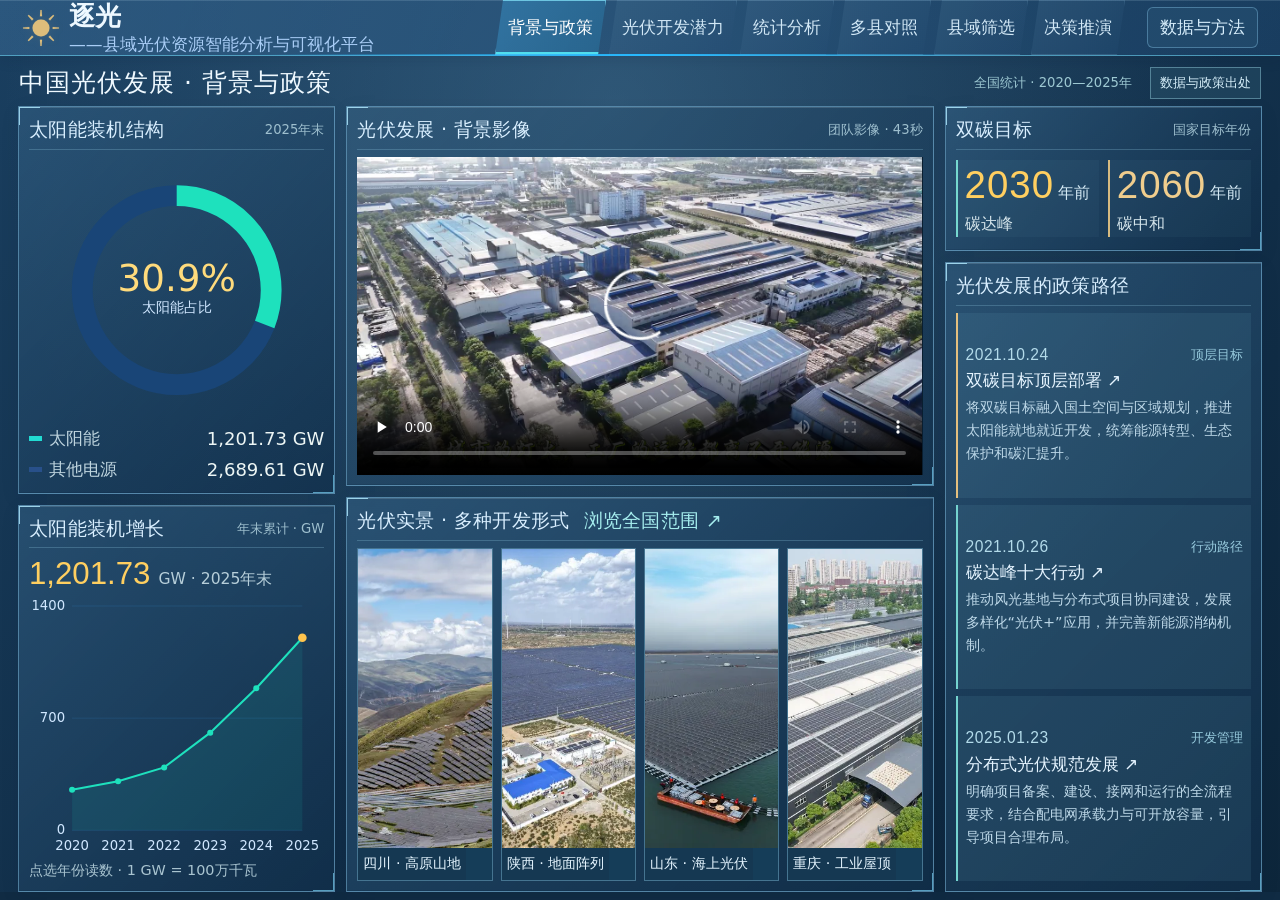
==== commit 58ef6a46: "Improve first load, restore province introduction, and add Taiwan station photo" ====
--- a/start.html
+++ b/start.html
@@ -1,4 +1,4 @@
-<!doctype html><html lang="zh-CN" data-atlas-boot="loading"><head><script id="atlasBuild">window.ATLAS_BUILD={"runtime":"atlas-runtime-v50-bfc441b25a95.js","style":"atlas-ui-v50-4046dd5dba0f.css","manifest":"asset-manifest-v50-e815d8f55171.js","loader":"loader-v50-26247a8b2a6b.js"};</script><meta charset="utf-8"><meta name="viewport" content="width=device-width,initial-scale=1"><title>逐光——县域光伏资源智能分析与可视化平台</title><meta name="description" content="逐光——县域光伏资源智能分析与可视化平台：开发优先级、多指标地图、多县对照、实景案例与夜间灯光GDP估计。"><link rel="icon" href="data:image/svg+xml,%3Csvg xmlns='http://www.w3.org/2000/svg' viewBox='0 0 32 32'%3E%3Crect width='32' height='32' rx='8' fill='%23091322'/%3E%3Ccircle cx='16' cy='16' r='8' fill='%23ffb454'/%3E%3C/svg%3E"><script defer src="asset-manifest-v50-e815d8f55171.js"></script><script defer src="loader-v50-26247a8b2a6b.js"></script><style id="bootStyle">html[data-atlas-boot="loading"] body>header,html[data-atlas-boot="loading"] body>main{opacity:0!important;pointer-events:none!important}html[data-atlas-boot="loading"]{background:#153650}#atlasLoading{position:fixed!important;inset:0!important;width:100%!important;height:100dvh!important;z-index:10000!important;display:flex;align-items:center;justify-content:center;gap:16px;margin:0!important;padding:24px!important;box-sizing:border-box;background:linear-gradient(145deg,#285171,#112c43)!important;color:#e8f7ff;font:19.2px/1.7 'Microsoft YaHei',sans-serif}#atlasLoading[hidden]{display:none!important}#atlasLoading .loadingSun{font-size:36px;color:#ddbd7b}#retryAtlas{padding:8px 14px;border:1px solid #83b8d2;background:#2a5874;color:#eefaff}#retryAtlas[hidden]{display:none}</style><link rel="stylesheet" href="atlas-ui-v50-4046dd5dba0f.css"><link rel="preload" as="script" href="atlas-runtime-v50-bfc441b25a95.js"></head><body><div id="atlasLoading" class="atlasLoading" role="status"><span class="loadingSun" aria-hidden="true">☀</span><span id="loadStatus">正在准备全国图谱…</span><button id="retryAtlas" hidden>重新加载</button></div>
+<!doctype html><html lang="zh-CN" data-atlas-boot="loading"><head><script id="atlasBuild">window.ATLAS_BUILD={"runtime":"atlas-runtime-v51-bdccc1592bcc.js","style":"atlas-ui-v51-4eda7e78054c.css","manifest":"asset-manifest-v51-e815d8f55171.js","loader":"loader-v51-92fa35ac73b6.js"};</script><link id="atlasCorePreload" rel="preload" as="fetch" crossorigin href="assets/atlas-ce1258b85a.json.gz"><meta charset="utf-8"><meta name="viewport" content="width=device-width,initial-scale=1"><title>逐光——县域光伏资源智能分析与可视化平台</title><meta name="description" content="逐光——县域光伏资源智能分析与可视化平台：开发优先级、多指标地图、多县对照、实景案例与夜间灯光GDP估计。"><link rel="icon" href="data:image/svg+xml,%3Csvg xmlns='http://www.w3.org/2000/svg' viewBox='0 0 32 32'%3E%3Crect width='32' height='32' rx='8' fill='%23091322'/%3E%3Ccircle cx='16' cy='16' r='8' fill='%23ffb454'/%3E%3C/svg%3E"><script defer src="asset-manifest-v51-e815d8f55171.js"></script><script defer src="loader-v51-92fa35ac73b6.js"></script><style id="bootStyle">html[data-atlas-boot="loading"] body>header,html[data-atlas-boot="loading"] body>main{opacity:0!important;pointer-events:none!important}html[data-atlas-boot="loading"]{background:#153650}#atlasLoading{position:fixed!important;inset:0!important;width:100%!important;height:100dvh!important;z-index:10000!important;display:flex;align-items:center;justify-content:center;gap:16px;margin:0!important;padding:24px!important;box-sizing:border-box;background:linear-gradient(145deg,#285171,#112c43)!important;color:#e8f7ff;font:19.2px/1.7 'Microsoft YaHei',sans-serif}#atlasLoading[hidden]{display:none!important}#atlasLoading .loadingSun{font-size:36px;color:#ddbd7b}#retryAtlas{padding:8px 14px;border:1px solid #83b8d2;background:#2a5874;color:#eefaff}#retryAtlas[hidden]{display:none}</style><link rel="stylesheet" href="atlas-ui-v51-4eda7e78054c.css"><link rel="preload" as="script" href="atlas-runtime-v51-bdccc1592bcc.js"></head><body><div id="atlasLoading" class="atlasLoading" role="status"><span class="loadingSun" aria-hidden="true">☀</span><span id="loadStatus">正在准备全国图谱…</span><button id="retryAtlas" hidden>重新加载</button></div>
 <header><a class="brand" href="./"><span class="sun">☀</span><span class="brandCopy"><strong>逐光</strong><b>——县域光伏资源智能分析与可视化平台</b></span></a><nav aria-label="主导航"><a href="#contextSection">背景与政策</a><button id="atlasNav">地图与模型</button><button id="networkNav" hidden>区域关联</button></nav><button id="aboutBtn" class="quiet">数据与方法</button></header>
 <main inert aria-busy="true"><section class="intro"><div><div class="eyebrow">SOLAR ATLAS / 03</div><h1>循光而行，因地而生。</h1><p>资源禀赋 × 区域发展 × 生态约束</p></div><div class="summary"><div><strong id="total">—</strong><span>当前有效县域</span></div><div><strong id="high">—</strong><span>最高优先级</span></div><div><strong id="mean">—</strong><span>平均协调度</span></div><div><strong>1,028</strong><span>所给保护区要素</span></div></div></section>
 <div class="versionBar"><span><i></i>多源研究数据 · 非实时监测</span><label for="version">GDP 使用方案</label><select id="version"><option value="hybrid">统计 GDP 优先 · 灯光补缺</option></select><button id="modelJump">查看验证依据</button></div>
--- a/atlas-ui-v51-4eda7e78054c.css
+++ b/atlas-ui-v51-4eda7e78054c.css
@@ -0,0 +1,1284 @@
+@charset "UTF-8";
+:root{color-scheme:dark;--bg:#080f1b;--panel:#101c2c;--line:#253245;--muted:#99aabd;--text:#eaf1f7;--gold:#ffbb60;--blue:#68c5d5}*{box-sizing:border-box}body{margin:0;background:var(--bg);color:var(--text);font-family:"Microsoft YaHei","PingFang SC",system-ui,sans-serif;font-size:19.2px}button,input,select{font:inherit}button{cursor:pointer;color:inherit;border:1px solid var(--line);background:#172437;border-radius:6px}button:hover{background:#27394d}button:focus-visible,input:focus-visible,select:focus-visible,a:focus-visible{outline:2px solid var(--gold);outline-offset:3px}header{height:78px;border-bottom:1px solid var(--line);display:flex;align-items:center;gap:30px;padding:0 36px}.brand{display:flex;align-items:center;gap:13px;color:var(--text);text-decoration:none;font-size:30px;font-weight:700}.brand b{font-size:18px;font-weight:400;border-left:1px solid #465063;margin-left:15px;padding-left:15px}.sun{font-size:43.2px;color:var(--gold)}.edition{margin-left:auto;letter-spacing:2px;font-size:15.6px;color:var(--gold)}.edition span{color:var(--muted);margin-left:18px;letter-spacing:0}.quiet{padding:9px 16px;background:transparent;font-size:16.8px}main{max-width:1800px;margin:auto;padding:32px 36px 0}.intro{display:flex;align-items:center;justify-content:space-between;gap:25px;margin-bottom:30px}.eyebrow{color:var(--gold);font-size:14.4px;letter-spacing:2px;margin-bottom:12px}h1{font-size:40.8px;letter-spacing:2px;font-weight:500;margin:0 0 12px}p{line-height:1.7;margin:0;color:var(--muted)}.intro p{font-size:16.8px}.summary{display:flex;gap:38px}.summary>div{border-left:1px solid var(--line);padding-left:25px}.summary strong{display:block;font-size:38.4px;font-weight:500;font-variant-numeric:tabular-nums}.summary span{font-size:15.6px;display:block;color:var(--muted);margin-top:7px}.workspace{display:grid;grid-template-columns:225px minmax(340px,1fr) 290px;border:1px solid var(--line);border-radius:12px;overflow:hidden;background:#0c1625}.panel{padding:22px;background:var(--panel)}h2{font-size:21.6px;font-weight:500;margin:0 0 18px}h3{font-size:18px;font-weight:500}.left{border-right:1px solid var(--line)}.metrics{display:grid;gap:9px;margin:22px 0}.metrics button{text-align:left;padding:13px 14px;background:transparent}.metrics button span{display:block;font-size:18px}.metrics small{display:block;font-size:14.4px;color:var(--muted);margin-top:6px}.metrics button.active{border-color:#c58a41;background:#332b23;box-shadow:inset 3px 0 var(--gold)}.metrics button.active span{color:#ffcb85}label{display:block;font-size:15.6px;color:var(--muted);margin:18px 0 9px}select,input{width:100%;min-width:0;background:#0b1625;border:1px solid #334256;color:var(--text);padding:11px 9px;border-radius:5px;font-size:16.8px}form{display:flex;gap:5px}form button{padding:0 8px;font-size:15.6px;flex-shrink:0}.subtle{font-size:14.4px;color:var(--muted);margin-top:12px;line-height:1.7}.scope{border-top:1px solid var(--line);margin-top:24px;padding-top:20px}.scope span{color:var(--muted);font-size:14.4px}.scope strong{display:block;font-size:18px;margin:8px 0}.scope p{font-size:14.4px}.reset{margin-top:18px;padding:9px 12px;font-size:15.6px;width:100%;background:transparent}.mapPanel{display:flex;flex-direction:column;min-width:0;background:radial-gradient(ellipse at 45% 40%,#162b3c 0,#0c1625 70%)}.mapHeader{display:flex;justify-content:space-between;align-items:start;padding:22px 22px 0;gap:12px}.mapHeader h2{margin-bottom:5px}.mapHeader p{font-size:14.4px}.segmented{display:flex;border:1px solid #364154;border-radius:6px;padding:3px;flex-shrink:0}.segmented button{padding:6px 12px;border:0;background:transparent;font-size:15.6px}.segmented .active{background:#344353;color:var(--gold)}.mapCanvas{position:relative;flex:1;min-height:460px;overflow:hidden}#map{width:100%;height:100%;min-height:460px;max-height:650px;display:block;touch-action:none}.county{stroke:#101d2c;stroke-width:.32;vector-effect:non-scaling-stroke;cursor:pointer;transition:fill .25s}.province{stroke:#59707b;stroke-width:.7;vector-effect:non-scaling-stroke;cursor:pointer}.county:hover,.province:hover{filter:brightness(1.35);stroke:#fff;stroke-width:1}.selected{stroke:#fff!important;stroke-width:1.7!important;filter:brightness(1.22)}.outline{fill:none;stroke:#819ba2;stroke-width:.65;vector-effect:non-scaling-stroke;opacity:.65}.mapTools{position:absolute;top:24px;right:16px;display:grid;gap:5px}.mapTools button{width:33px;height:33px;font-size:24px;background:#102031dd}.mapNote{position:absolute;bottom:13px;left:22px;font-size:13.2px;line-height:1.7;color:#8599af;pointer-events:none}#tooltip{position:absolute;display:none;z-index:3;pointer-events:none;padding:10px 14px;border:1px solid #546070;border-radius:6px;background:#0a1322f2;font-size:15.6px;line-height:1.8;box-shadow:0 6px 30px #0008}.legend{padding:15px 22px 18px;border-top:1px solid #243345}.legend>div{display:flex;flex-wrap:wrap;gap:12px}.legend span{font-size:14.4px;color:#c0ceda;display:inline-flex;align-items:center;gap:6px}.legend i{width:17px;height:9px;border-radius:2px;display:inline-block}.legend p{font-size:13.2px;margin-top:9px}.right{border-left:1px solid var(--line)}.detailLocation{font-size:14.4px;color:var(--muted);margin:17px 0 7px}.detailTitle{font-size:31.2px;margin:0 0 10px;letter-spacing:1px}.badge{display:inline-block;font-size:14.4px;padding:5px 9px;background:#423426;color:#ffd296;border:1px solid #685138;border-radius:4px}.detailScore{display:flex;gap:20px;margin:24px 0}.detailScore strong{font-size:34.8px;font-weight:500;display:block;font-variant-numeric:tabular-nums}.detailScore span{font-size:14.4px;color:var(--muted);display:block;margin-top:6px}.indicator{margin:16px 0}.indicator>div{display:flex;justify-content:space-between;font-size:14.4px;margin-bottom:8px;color:#b7c9d9}.indicator b{font-weight:400;color:#ecf3fa}.track{height:5px;background:#273649;border-radius:3px;overflow:hidden}.track i{height:100%;display:block;background:#76bbbd}.detailNote{font-size:14.4px;line-height:1.8;margin:15px 0}.rankingHead{display:flex;align-items:center;justify-content:space-between;border-top:1px solid var(--line);margin-top:23px;padding-top:9px}.rankingHead span{font-size:13.2px;color:var(--muted)}.rank{display:flex;align-items:center;width:100%;text-align:left;border:0;background:transparent;border-radius:3px;gap:10px;padding:10px 0;font-size:15.6px}.rank em{font-size:14.4px;color:var(--gold);font-style:normal;width:19px}.rank span{flex:1;white-space:nowrap;overflow:hidden;text-overflow:ellipsis}.rank b{font-weight:400;font-size:14.4px;color:#c5d6e3;font-variant-numeric:tabular-nums}.bottom{display:grid;grid-template-columns:1fr 1.4fr;gap:18px;margin-top:18px}.bottom>.panel{border:1px solid var(--line);border-radius:10px}.sectionHeading{display:flex;justify-content:space-between;gap:15px;align-items:center}.sectionHeading h2{margin-bottom:5px}.sectionHeading>span{font-size:14.4px;color:var(--muted)}#distribution{display:flex;gap:14px;height:136px;align-items:end;margin-top:15px}.distItem{flex:1;display:flex;flex-direction:column;align-items:center;justify-content:end;gap:7px;height:100%}.distItem b{font-size:15.6px;font-weight:400}.distItem i{width:80%;min-height:2px;border-radius:3px 3px 0 0;opacity:.9}.distItem span{font-size:14.4px;color:var(--muted)}.plotWrap{height:165px;margin-top:10px}#scatter{width:100%;height:100%}#scatter circle{cursor:pointer}#scatter circle:hover{r:5;stroke:white;stroke-width:1}footer{display:flex;align-items:center;justify-content:space-between;gap:20px;padding:25px 0;color:#8799ad;font-size:14.4px}footer button{background:transparent;border:0;font-size:14.4px;color:var(--gold)}dialog{width:min(760px,92vw);max-height:85vh;padding:0;background:#101c2c;color:var(--text);border:1px solid #415166;border-radius:12px}dialog::backdrop{background:#020812cb;backdrop-filter:blur(4px)}.dialogHead{display:flex;align-items:center;justify-content:space-between;padding:22px;border-bottom:1px solid var(--line)}.dialogHead h2{margin:0}.dialogHead button{font-size:27.6px;width:35px;height:35px}.dialogBody{padding:22px;overflow:auto}.dialogBody h3{color:var(--gold);margin-top:25px}.dialogBody p{font-size:16.8px;margin:10px 0}.dialogBody details{font-size:16.8px;color:var(--muted);margin-top:25px}.dialogBody summary{cursor:pointer}.empty{color:var(--muted);font-size:16.8px;line-height:1.8}
+@media(min-width:1550px){.workspace{grid-template-columns:250px minmax(400px,1fr) 320px}.mapCanvas{min-height:560px}}@media(max-width:1150px){main{padding:24px 18px 0}header{padding:0 20px}.workspace{grid-template-columns:190px minmax(320px,1fr) 240px}.panel{padding:17px}.summary{gap:17px}.summary>div{padding-left:17px}h1{font-size:33.6px}.summary strong{font-size:32.4px}.mapHeader{padding:18px 15px 0}}@media(max-width:900px){.workspace{grid-template-columns:190px 1fr}.right{grid-column:1/-1;border-left:0;border-top:1px solid var(--line);display:grid;grid-template-columns:1fr 1fr;gap:15px}.right>.eyebrow{grid-column:1/-1;margin:0}.right .rankingHead{display:none}#ranking{padding-top:15px}.intro{align-items:start;flex-direction:column}.summary{width:100%;justify-content:space-between}.summary>div:first-child{padding-left:0;border:0}.edition{display:none}header .quiet{margin-left:auto}.bottom{grid-template-columns:1fr 1fr}.detailScore{margin:16px 0}}@media(max-width:620px){header{height:68px;padding:0 14px}.brand{font-size:27.6px}.brand b{font-size:14.4px;margin-left:7px;padding-left:7px}.quiet{font-size:14.4px;padding:8px}main{padding:23px 12px 0}.intro{margin-bottom:22px}h1{font-size:33.6px}.intro p{font-size:15.6px}.summary strong{font-size:30px}.summary span{font-size:13.2px}.workspace{display:block}.left{border:0;padding:15px}.left>.eyebrow,.left>h2,.scope,.reset{display:none}.metrics{grid-template-columns:1fr 1fr;margin:0 0 14px;gap:8px}.metrics button{padding:9px 10px}.metrics button span{font-size:16.8px}.metrics small{font-size:13.2px}.left label{margin-top:10px}.mapPanel{border-top:1px solid var(--line)}.mapCanvas,#map{min-height:400px;height:440px}.mapHeader{gap:5px}.mapHeader h2{font-size:19.2px}.segmented button{padding:6px 10px}.right{display:block}.right>.eyebrow{margin-bottom:10px}.rankingHead{display:flex!important}.bottom{grid-template-columns:1fr}footer{flex-direction:column;gap:10px;text-align:center}.legend>div{gap:9px}.detailTitle{font-size:30px}.sectionHeading>span{font-size:13.2px}}@media(prefers-reduced-motion:reduce){*{transition:none!important}}
+/* Spatial observatory theme: original navy, teal and amber palette retained. */
+html{scroll-behavior:smooth}body{background-color:#080f1b;background-image:radial-gradient(ellipse at 50% 0,#1e3c502e,transparent 55%),linear-gradient(#172b3b25 1px,transparent 1px),linear-gradient(90deg,#172b3b25 1px,transparent 1px);background-size:auto,48px 48px,48px 48px}header{height:82px;background:linear-gradient(180deg,#101f30e6,#080f1bcc);border-bottom-color:#395366;position:relative;gap:22px}header:after{content:'';height:2px;width:24%;position:absolute;bottom:-1px;left:38%;background:linear-gradient(90deg,transparent,#ffbb60,transparent)}header nav{display:flex;align-items:center;gap:8px;margin-left:auto}header nav button,header nav a{color:#b7c9d9;padding:12px 18px;font-size:16.8px;text-decoration:none;background:transparent;border:0;border-radius:0}header nav .navActive{color:#ffcb85;box-shadow:inset 0 -2px #b98b4f;background:linear-gradient(0deg,#9d763619,transparent)}main{max-width:1900px;padding:26px 28px 0}.intro{margin-bottom:22px}.intro h1{font-size:36px;letter-spacing:3px}.intro .eyebrow{font-size:14.4px;letter-spacing:4px;margin-bottom:10px}.intro p{font-size:16.8px;color:#98aabb}.summary{gap:24px}.summary strong{font-family:Bahnschrift,"Segoe UI",sans-serif;font-size:38.4px;letter-spacing:1px}.summary span{font-size:15.6px}.summary>div{padding-left:22px}.versionBar{display:flex;align-items:center;gap:14px;margin-bottom:17px;color:#9bacbd;font-size:15.6px}.versionBar>span{margin-right:auto;display:flex;align-items:center;gap:9px}.versionBar i{width:6px;height:6px;background:#ffbb60;box-shadow:0 0 10px #ffbb6050}.versionBar label{margin:0;font-size:15.6px}.versionBar select{width:260px;padding:9px 11px;font-size:15.6px}.versionBar button{font-size:15.6px;background:transparent;padding:8px 12px}.workspace{border:0;overflow:visible;background:transparent;gap:14px;grid-template-columns:218px minmax(420px,1fr) 294px;align-items:stretch}.panel,.mapPanel{position:relative;border:1px solid #354b5c;border-radius:3px;background:linear-gradient(135deg,#142637ed,#0e1a2aee);box-shadow:inset 0 0 26px #050e1835,0 8px 24px #0000001a}.panel:before,.mapPanel:before{content:'';position:absolute;inset:-1px;pointer-events:none;background:linear-gradient(#bb995e,#bb995e) left top/18px 2px no-repeat,linear-gradient(#bb995e,#bb995e) left top/2px 18px no-repeat,linear-gradient(#6d9399,#6d9399) right bottom/18px 2px no-repeat,linear-gradient(#6d9399,#6d9399) right bottom/2px 18px no-repeat;opacity:.8}.panel{padding:19px}.left,.right{border:1px solid #354b5c}.left h2{font-size:20.4px;margin-bottom:16px}.metrics{gap:4px;margin:12px 0 16px}.metrics button{display:flex;align-items:center;gap:10px;padding:10px 9px;border-color:transparent;border-radius:2px}.metrics button span{font-size:16.8px}.metrics button em{font-family:Bahnschrift,sans-serif;font-style:normal;color:#6e869a;font-size:14.4px;letter-spacing:1px}.metrics button.active{background:linear-gradient(90deg,#70502d55,#332b2320);border-color:#8266447a;box-shadow:inset 2px 0 var(--gold)}.metrics button.active em{color:#ffbb60}.left label{font-size:15.6px;margin-top:13px}.left input,.left select{font-size:15.6px;padding:10px 8px}.left .subtle{font-size:14.4px}.reset{margin-top:12px}.mapPanel{overflow:hidden;background:radial-gradient(ellipse at 50% 43%,#193345b0,#0b1725 73%);display:flex;flex-direction:column}.mapHeader{padding:22px 22px 0}.mapHeader .eyebrow{font-size:13.2px;margin-bottom:8px;color:#88a7b3;letter-spacing:2px}.mapHeader h2{font-size:24px;letter-spacing:1px}.mapHeader p{font-size:14.4px;line-height:1.7}.overlayControls{display:flex;flex-wrap:wrap;gap:10px 18px;align-items:center;padding:16px 22px 0}.overlayControls label{display:flex;align-items:center;gap:7px;margin:0;font-size:14.4px;color:#b5c5d2;cursor:pointer}.overlayControls input{width:13px;height:13px;margin:0;accent-color:#d3ba7b}.overlayControls>span{font-size:13.2px;color:#7493a6;margin-left:auto}.mapCanvas{min-height:470px;flex:1;background-image:radial-gradient(#65889830 .7px,transparent .7px);background-size:18px 18px;isolation:isolate}#map{position:relative;z-index:1;min-height:470px;max-height:none;height:100%;filter:drop-shadow(0 7px 5px #0007)}.orbital{position:absolute;width:85%;height:40%;border:1px solid #547f8b20;border-radius:50%;left:7%;bottom:18%;transform:rotate(-8deg);box-shadow:0 0 0 28px #547f8b08,0 0 0 55px #547f8b08,0 0 90px #d3ba7b07;pointer-events:none}.mapTools{z-index:2}.mapTools button{border-color:#3c5464;border-radius:3px}.mapNote{z-index:2;font-size:13.2px;color:#93aaba}.county{stroke:#102330;stroke-width:.4}.province{stroke:#97b8be;stroke-width:.7}.outline{stroke:#789da2;stroke-width:.55;opacity:.72}.selected{stroke:#fff0b3!important;filter:brightness(1.2)}.reserveShape{fill:#72a79e33;stroke:#a7d5d0;stroke-width:.65;vector-effect:non-scaling-stroke}.relationGlow{fill:none;stroke:#ffbb60;stroke-width:5;filter:url(#linkGlow);vector-effect:non-scaling-stroke}.relationLine{fill:none;stroke:#ffe0a4;stroke-width:1;vector-effect:non-scaling-stroke;stroke-dasharray:4 2}.relationNode{fill:#ffe3a7;stroke:#fff1d1;stroke-width:.3;filter:drop-shadow(0 0 3px #ffbb60)}.mapLabel{fill:#fbe7bf;font-size:12px;paint-order:stroke;stroke:#112335;stroke-width:3px;stroke-linejoin:round}.legend{background:#0d1a28bb;border-color:#344c5e;padding:14px 20px}.legend>div{gap:8px 13px}.legend span{font-size:13.2px}.legend p{font-size:13.2px;color:#8fa9bb}.missingKey{background:repeating-linear-gradient(135deg,#253246 0 3px,#677589 3px 4px)}.detailLocation{line-height:1.7;font-size:14.4px;margin-top:13px}.detailTitle{font-size:27.6px;line-height:1.5}.detailScore{margin:20px 0;gap:30px}.detailScore strong{font-family:Bahnschrift,"Segoe UI",sans-serif;font-size:33.6px}.selectedMetric{display:flex;align-items:center;justify-content:space-between;margin-top:18px;padding:14px 0;border-bottom:1px solid #354a5a}.selectedMetric span{font-size:15.6px;color:#9eb3c4}.selectedMetric strong{font-size:30px;font-family:Bahnschrift,sans-serif;color:#ffce87}.indicator{margin:14px 0}.indicator>div{font-size:14.4px}.indicator .track{height:4px}.gdpEstimate{padding:13px;background:#0b1828;border-left:2px solid #82aba6}.gdpEstimate span{font-size:14.4px;color:#a8becd;display:block}.gdpEstimate b{display:block;font-family:Bahnschrift,sans-serif;font-size:26.4px;font-weight:500;margin:7px 0}.gdpEstimate small{font-size:13.2px;color:#8da5b8}.rankingHead{margin-top:17px}.rankingHead h3{font-size:15.6px;line-height:1.6}.rank{padding:9px 0}.rank b{font-size:14.4px}.rank span{font-size:15.6px}.bottom{grid-template-columns:1fr 1fr 1.15fr;gap:14px;margin-top:14px}.bottom>.panel{border-color:#354b5c;border-radius:3px}.sectionHeading .eyebrow{font-size:13.2px;letter-spacing:2px;margin-bottom:8px}.sectionHeading h2{font-size:20.4px}.sectionHeading p{font-size:16.8px}.sectionHeading>span{font-size:14.4px}.distributionBody{display:flex;align-items:center;gap:12px;min-height:190px}#donut{width:43%;max-width:170px;flex-shrink:0}#distribution{display:block;flex:1;height:auto;margin:15px 0}.distLine{display:flex;gap:8px;align-items:center;margin:12px 0;font-size:14.4px}.distLine>i{width:7px;height:7px;border-radius:1px}.distLine span{color:#9bb3c3}.distLine b{font-weight:400;margin-left:auto}.distLine small{font-size:13.2px;color:#8299ad;min-width:37px;text-align:right}.textButton{border:0;background:transparent;color:#c5b389;font-size:14.4px;padding:0}.relationRow{display:flex;width:100%;gap:12px;align-items:center;border:0;border-radius:0;border-bottom:1px solid #2b40504d;background:transparent;padding:12px 0;text-align:left}.relationRow span{font-size:15.6px;flex:1;min-width:0;white-space:nowrap;overflow:hidden;text-overflow:ellipsis}.relationRow small{display:block;font-size:13.2px;color:#849eaf;margin-top:5px}.relationRow>i{height:3px;background:#2b4050;width:48px;flex-shrink:0}.relationRow>i b{display:block;height:100%;background:#d3ba7b}.relationRow strong{font-size:15.6px;font-weight:400;color:#ffce87}.relation .subtle{font-size:13.2px}.plotWrap{height:182px}.modelSection{margin-top:14px;padding:26px;scroll-margin-top:20px}.modelSection>.sectionHeading h2{font-size:28.8px}.modelGrid{display:grid;grid-template-columns:1.3fr 1fr;gap:40px;margin-top:22px}.modelStats{display:flex;gap:34px;margin-bottom:22px}.modelStats span{font-size:14.4px;color:#8da8ba;display:block}.modelStats strong{display:block;font-family:Bahnschrift,sans-serif;font-size:37.2px;font-weight:500;margin:9px 0 5px;color:#ffe1b0}.modelStats em{font-size:14.4px;font-style:normal;margin-left:7px;color:#b6c4ce}.modelStats small{font-size:14.4px;color:#8da8ba}.tableWrap{overflow-x:auto}table{border-collapse:collapse;width:100%;font-size:15.6px}th{text-align:right;color:#8da8ba;font-size:14.4px;font-weight:400;background:#12293a}th:first-child,td:first-child{text-align:left}td,th{padding:12px 10px;border-bottom:1px solid #2c44524a}td{text-align:right;font-variant-numeric:tabular-nums}.chosen{background:#58442733;color:#fbd394}#modelPlot{width:100%;height:310px}.methodStrip{display:flex;gap:14px;margin-top:24px;border-top:1px solid #344b5d;padding-top:20px}.methodStrip span{flex:1;color:#8faabc;font-size:15.6px;border-left:2px solid #857853;padding-left:13px}.modelCaveat{font-size:14.4px;margin-top:20px;color:#8ba1b3;line-height:1.9}.dialogBody a{color:#f4cb8d}.dialogBody h3{line-height:1.7}.dialogBody p{line-height:1.9}.bottom .subtle{font-size:13.2px}.eyebrow{color:#d6b77f}footer{font-size:14.4px}
+@media(min-width:1550px){.workspace{grid-template-columns:230px minmax(450px,1fr) 315px}.mapCanvas,#map{min-height:530px}.panel{padding:21px}.metrics button{padding:10px 12px}.metrics button span{font-size:18px}.mapHeader h2{font-size:27.6px}}@media(max-width:1190px){main{padding:24px 16px 0}.workspace{grid-template-columns:195px minmax(300px,1fr) 255px;gap:10px}.panel{padding:15px}.summary{gap:13px}.summary>div{padding-left:14px}.summary strong{font-size:33.6px}.intro h1{font-size:30px}header{padding:0 20px}.brand b{font-size:15.6px}header nav button,header nav a{padding:10px 9px;font-size:15.6px}.mapHeader{padding:18px 16px 0}.overlayControls{padding:12px 16px 0}.bottom{grid-template-columns:1fr 1fr;gap:10px}.scatterPanel{grid-column:1/-1}.scatterPanel .plotWrap{height:220px}.modelGrid{gap:20px}.modelStats{gap:20px}.modelStats strong{font-size:31.2px}.modelSection{padding:22px}.distributionBody{min-height:210px}}@media(max-width:950px){.workspace{grid-template-columns:195px 1fr}.right{grid-column:1/-1;display:grid;grid-template-columns:1.4fr 1fr;gap:15px;border:1px solid #354b5c}.right>.eyebrow{grid-column:1/-1}.right .rankingHead{display:none}.intro{flex-direction:column;gap:20px;align-items:stretch}.summary{justify-content:space-between}.summary>div:first-child{border:0;padding-left:0}.modelGrid{grid-template-columns:1fr}.modelGrid #modelPlot{height:300px}.versionBar>span{font-size:13.2px}.versionBar label{display:none}.versionBar select{width:230px}.methodStrip{flex-wrap:wrap}.methodStrip span{flex-basis:40%}header nav{gap:1px}.brand b{display:none}.mapCanvas,#map{height:590px;min-height:500px}#modelSection .sectionHeading{align-items:start;gap:15px}.mapPanel{min-width:0}}
+@media(max-width:620px){header{height:auto;min-height:70px;flex-wrap:wrap;padding:12px 15px;gap:7px}.brand{font-size:28.8px}header nav{order:3;width:100%;justify-content:space-between;border-top:1px solid #263d4c;margin-top:7px;padding-top:5px}header nav button,header nav a{font-size:15.6px;padding:7px 16px}header .quiet{font-size:14.4px;margin-left:auto}.intro h1{font-size:32.4px}.summary{gap:9px;flex-wrap:wrap}.summary>div{padding-left:10px}.summary strong{font-size:27.6px}.summary span{font-size:12px}.versionBar{gap:8px;flex-wrap:wrap}.versionBar>span{width:100%;margin-bottom:3px}.versionBar select{flex:1;width:auto}.versionBar button{font-size:14.4px;padding:8px}.workspace{display:block}.left{padding:15px}.left>h2,.left>.eyebrow{display:none}.metrics{grid-template-columns:1fr 1fr;gap:5px;margin:0}.metrics button{padding:9px 6px;gap:6px;border-color:#294052}.metrics button span{font-size:15.6px}.metrics button em{font-size:13.2px}.left label{margin-top:13px}.left .reset{display:block}.mapPanel{margin-top:12px}.mapHeader{padding:18px 15px 0}.mapHeader h2{font-size:21.6px}.mapHeader p{font-size:13.2px}.mapHeader .eyebrow{font-size:12px}.overlayControls{gap:10px;padding:13px 15px 0}.overlayControls>span{width:100%;margin:0}.mapCanvas,#map{height:460px;min-height:460px}.mapNote{font-size:12px;left:15px;bottom:10px}.legend{padding:13px 15px}.legend span{font-size:12px}.legend p{font-size:13.2px}.right{margin-top:12px;display:block;padding:18px}.right>.eyebrow{margin-bottom:10px}.detailTitle{font-size:30px}.right .rankingHead{display:flex}.indicator>div{font-size:15.6px}.detailLocation,.detailNote{font-size:15.6px}.bottom{grid-template-columns:1fr;margin-top:12px;gap:12px}.scatterPanel{grid-column:auto}.bottom .panel{padding:20px}.modelSection{padding:20px;margin-top:12px}.modelSection>.sectionHeading{display:block}.modelSection .badge{margin-top:14px}.modelStats{gap:17px;flex-wrap:wrap}.modelStats strong{font-size:28.8px}.modelStats span,.modelStats small{font-size:13.2px}.modelGrid{margin-top:18px}.modelGrid #modelPlot{height:auto}.methodStrip{gap:18px}.methodStrip span{font-size:14.4px}.tableWrap td,.tableWrap th{font-size:13.2px;padding:10px 6px}footer{font-size:13.2px}.distributionBody{min-height:180px}#donut{width:46%}}
+@media(prefers-reduced-motion:reduce){html{scroll-behavior:auto}*{animation:none!important;transition:none!important}}
+/* Keep interactive geometry out of offscreen SVG filter surfaces. */
+#map{filter:none}.county,.province{transition:none}.county:hover,.province:hover,.selected{filter:none}.relationGlow{filter:none;stroke-width:3;opacity:.18}.relationNode{filter:none}
+.contextSection{margin-top:18px;padding:34px;scroll-margin-top:20px;background:radial-gradient(ellipse at 12% 35%,#31515335,transparent 50%),linear-gradient(120deg,#132534,#0d1928);overflow:hidden}
+.contextHead{display:flex;justify-content:space-between;gap:24px}.contextHead h2{font-size:34.8px;font-weight:500;letter-spacing:2px;margin:12px 0}.contextHead p{font-size:16.8px;color:#93aebe;line-height:1.8}.contextStamp{font-size:13.2px;color:#738c9f;letter-spacing:3px;line-height:1.9;text-align:right;padding-top:8px;flex-shrink:0}
+.contextGrid{display:grid;grid-template-columns:1fr 1.15fr;gap:54px;margin-top:30px;align-items:center}.microLabel{font-size:13.2px;letter-spacing:3px;color:#9eb7bb}.missionVisual svg{display:block;width:100%;max-height:310px;margin:auto}.missionVisual>p{text-align:center;color:#708b9e;font-size:12px;letter-spacing:2px;margin:0}.storyTabs{display:flex;gap:26px;border-bottom:1px solid #334958}.storyTabs button{border:0;background:transparent;border-radius:0;padding:12px 0;color:#90aabb;font-size:16.8px}.storyTabs button[aria-selected=true]{color:#ffcf8b;box-shadow:0 2px #d3ba7b}#storyPanel{min-height:305px;padding-top:8px}#storyPanel h3{font-size:25.2px;font-weight:500;margin:20px 0 12px;color:#e7e2d6}#storyPanel>p{font-size:15.6px;line-height:1.9;color:#9bb0bd}.storySteps{display:grid;gap:14px;margin-top:23px}.storySteps>div{display:flex;gap:17px;align-items:center}.storySteps em{font:26.4px Bahnschrift,sans-serif;color:#bda975;font-style:normal;opacity:.8}.storySteps b{font-size:15.6px;font-weight:500;color:#c5d7dd;display:block}.storySteps small{display:block;font-size:14.4px;color:#7f9baa;margin-top:5px;line-height:1.6}
+.policyHeading{display:flex;justify-content:space-between;align-items:end;border-top:1px solid #304654;padding-top:30px;margin-top:30px}.policyHeading h3{font-size:26.4px;font-weight:500;margin:8px 0 0}.policyHeading>span{font-size:13.2px;color:#7993a4}.policyTimeline{display:grid;grid-template-columns:repeat(3,1fr);margin-top:26px;gap:0}.policyTimeline>a{text-decoration:none;color:inherit;display:block;position:relative;padding:0 28px 18px 0}.policyTimeline time{font:26.4px Bahnschrift,sans-serif;letter-spacing:2px;color:#d3ba7b}.policyDot{display:block;height:28px;position:relative;margin-top:12px}.policyDot:before{content:'';position:absolute;top:8px;left:0;width:calc(100% + 28px);height:1px;background:linear-gradient(90deg,#ab956155,#426473)}.policyDot:after{content:'';position:absolute;width:6px;height:6px;border:1px solid #e4c287;background:#102432;transform:rotate(45deg);top:5px;left:1px}.policyTimeline small{font-size:12px;color:#79a6a6;letter-spacing:2px}.policyTimeline h4{font-size:19.2px;line-height:1.7;margin:9px 0;font-weight:500;color:#dce3dd}.policyTimeline p{font-size:14.4px;line-height:1.9;color:#8da8b7;max-width:360px}.policyTimeline em{font-size:13.2px;color:#bfae84;font-style:normal;display:block;margin-top:18px}.policyTimeline a:hover h4{color:#ffd08e}.policyTimeline a:focus-visible,.storyTabs button:focus-visible{outline:2px solid #ffcf8b;outline-offset:4px}
+.targetHorizon{background:#09172388;border:1px solid #294250;display:flex;align-items:center;gap:28px;padding:24px;margin-top:13px}.targetHorizon small{font-size:12px;color:#819ea9;letter-spacing:2px}.targetHorizon strong{font:45.6px Bahnschrift,sans-serif;color:#e9d4ab;display:block;margin-top:7px;white-space:nowrap}.targetHorizon strong span{font:14.4px sans-serif;color:#acbdbf;display:block;margin-top:6px}.horizonLine{height:1px;background:linear-gradient(90deg,#d3ba7b88,#72a79e88);flex:1;min-width:35px;position:relative}.horizonLine i{position:absolute;width:5px;height:5px;border:1px solid #d3ba7b;transform:rotate(45deg);top:-2px;background:#102432}.horizonLine i:last-child{right:0}.targetHorizon>p{max-width:310px;font-size:13.2px;line-height:1.9;color:#7994a5;margin-left:20px}.contextSection,.modelSection,.bottom{content-visibility:auto;contain-intrinsic-size:auto 700px}.bottom{contain-intrinsic-size:auto 300px}
+@media(max-width:950px){.contextGrid{gap:25px}.contextHead h2{font-size:28.8px}.targetHorizon{flex-wrap:wrap}.targetHorizon>p{max-width:none;width:100%;margin:0}.policyTimeline>a{padding-right:18px}.policyDot:before{width:calc(100% + 18px)}}
+@media(max-width:620px){.contextSection{padding:22px 18px}.contextHead h2{font-size:27.6px;line-height:1.6}.contextStamp{display:none}.contextGrid{grid-template-columns:1fr;gap:22px}.missionVisual svg{max-height:240px}.policyHeading{align-items:start;gap:12px}.policyHeading>span{max-width:115px;line-height:1.8}.policyTimeline{grid-template-columns:1fr;gap:22px}.policyTimeline>a{border-left:1px solid #3b555d;padding:0 0 5px 22px}.policyDot{position:absolute;top:-8px;left:-4px;margin:0}.policyDot:before{display:none}.policyTimeline p{max-width:none}.policyTimeline em{margin-top:10px}.targetHorizon{gap:15px;padding:20px 15px}.targetHorizon strong{font-size:39.6px}header nav button,header nav a{padding:7px 6px;font-size:14.4px}#storyPanel{min-height:340px}}
+
+/* Clear spatial encodings and compact reading guidance. */
+[hidden]{display:none!important}
+.atlasLoading{display:flex;align-items:center;gap:14px;padding:22px;color:#e6d7b7;background:linear-gradient(105deg,#233242,#151f2c);border-block:1px solid #3b4955;font-size:15.6px}
+.atlasLoading button{padding:8px 12px}.loadingSun{font-size:36px;color:var(--gold)}
+.protectedControls{display:flex;align-items:center;justify-content:space-between;gap:12px;padding:12px 22px;border-bottom:1px solid var(--line);background:#142333;font-size:14.4px;color:var(--muted)}
+.mapReading{display:flex;gap:22px;align-items:center;padding:13px 22px;border-bottom:1px solid #263847;background:#101e2d}
+.mapReading>span{flex-shrink:0}.mapReading small{display:block;font-size:12px;color:var(--muted);margin-bottom:5px;letter-spacing:1px}.mapReading b{font-size:15.6px;font-weight:500;color:#dfd7c5}.mapReading p{font-size:13.2px;line-height:1.65;margin-left:auto;max-width:310px}
+.reserveShape{fill:#ffb45466;stroke:#ffc77d;stroke-width:.55;vector-effect:non-scaling-stroke}
+#geometryStatus{color:#e5c590;font-size:13.2px}#geometryStatus:empty{display:none}
+.selectedMetric strong{font-size:clamp(22.8px,2.16vw,36px);overflow-wrap:anywhere;font-variant-numeric:tabular-nums}.rank b{font-size:13.2px;max-width:130px;overflow-wrap:anywhere}
+.doubleTrack span{font-size:13.2px}.metricDelta{overflow-wrap:anywhere;min-width:100px}
+@media(max-width:760px){.mapReading{gap:16px;padding:12px;flex-wrap:wrap}.mapReading p{max-width:none;margin:0;flex-basis:100%}.protectedControls{padding:12px;flex-wrap:wrap}.overlayControls{flex-wrap:wrap}.selectedMetric strong{font-size:28.8px}}
+@media(prefers-reduced-motion:reduce){html{scroll-behavior:auto}*,*::before,*::after{animation:none!important;transition:none!important}}
+
+.evidenceSection{padding:32px;margin-top:18px;scroll-margin-top:20px;background:linear-gradient(125deg,#172b37,#0d1928)}.evidenceSection h2{font-size:33.6px;font-weight:500;letter-spacing:1px}.evidenceSection h3{font-size:27.6px;font-weight:500;line-height:1.5}.evidenceSection p{font-size:15.6px;color:#9cb1bf;line-height:1.9}.evidenceAnchor{color:#d3ba7b;text-decoration:none;white-space:nowrap;font-size:15.6px}.findingGrid{display:grid;grid-template-columns:repeat(3,1fr);gap:18px;margin:26px 0 36px}.findingCard{display:block;text-align:left;padding:24px;border:1px solid #3b515d;background:linear-gradient(145deg,#21404955,#0b192633);border-radius:2px}.findingCard>span{color:#87aaaa;font-size:13.2px;letter-spacing:2px}.findingCard strong{display:block;font-size:36px;font-weight:500;color:#efcf95;margin:23px 0 15px}.findingCard small{font-size:15.6px;color:#9badb5}.findingCard p{font-size:14.4px;min-height:68px}.findingCard em{font-size:14.4px;color:#bda976;font-style:normal;display:block;margin-top:18px}.findingCard:hover{border-color:#bd9b62;background:#23434a55}.stabilityGrid{display:grid;grid-template-columns:1.1fr 1fr;gap:50px;border-top:1px solid #344c5a;padding-top:30px;scroll-margin-top:20px}.matrix{display:grid;grid-template-columns:repeat(5,1fr);gap:6px}.matrix button{display:flex;flex-direction:column;gap:8px;align-items:center;padding:12px 3px;border:1px solid #526b6933;background:rgb(114 167 158 / var(--density));border-radius:2px}.matrix button[aria-pressed=true]{outline:2px solid #ffd18b;outline-offset:1px;color:#ffe5bd}.matrix small{font-size:13.2px;color:#c7d7d7}.matrix b{font:25.2px Bahnschrift,sans-serif}.matrixAxes{display:flex;justify-content:space-between;color:#9aafba;font-size:13.2px;margin:18px 0 10px}.evidenceNote{font-size:13.2px!important;line-height:1.9!important;color:#829aaa!important}.migrationResults{padding:24px;background:#08172366;border:1px solid #2f4654}#cohortList{display:grid;grid-template-columns:1fr 1fr;gap:7px;margin-top:18px}#cohortList button{position:relative;text-align:left;background:#172c394d;border:1px solid #334b594d;padding:10px 21px 10px 10px;min-width:0}#cohortList button span{display:block;font-size:14.4px;white-space:nowrap;overflow:hidden;text-overflow:ellipsis}#cohortList small{font-size:12px;color:#789ba8}#cohortList b{position:absolute;right:8px;top:12px;color:#d3ba7b}.compareSection{border-top:1px solid #344c5a;margin-top:35px;padding-top:28px;scroll-margin-top:20px}.compareControls{display:flex;gap:20px;align-items:end;margin:24px 0}.compareControls label{flex:1;color:#d3ba7b;font-size:14.4px;min-width:0}.compareControls label:nth-child(2){color:#8bb8af}.compareControls select{margin-top:9px;width:100%;font-size:14.4px}.compareControls button,#useSelectedCounty{font-size:14.4px;padding:11px;color:#cddadf}.compareGrades{display:flex;gap:22px;color:#d3ba7b}.compareGrades span:last-child{color:#8bb8af}#comparisonSummary{display:flex;justify-content:space-between;gap:15px;align-items:center;padding:20px;background:#09172499;margin-bottom:20px}#comparisonSummary small{color:#8aa6b4;font-size:13.2px}#comparisonSummary strong{display:flex;gap:20px;margin-top:10px;font-size:22.8px;font-weight:500}#comparisonSummary i{font-style:normal;color:#586c77}.compareMetric{display:grid;grid-template-columns:220px 1fr 75px;gap:20px;align-items:center;border-bottom:1px solid #2b435055;padding:13px 0}.compareMetric b{font-size:15.6px;font-weight:400}.compareMetric small{display:block;color:#718e9c;font-size:12px;margin-top:5px}.doubleTrack>div{height:18px;background:#08162488;position:relative;margin:4px 0}.doubleTrack i{display:block;height:100%;background:linear-gradient(90deg,#856e43,#d3ba7b);max-width:100%}.doubleTrack>div:nth-child(2) i{background:linear-gradient(90deg,#365e61,#72a79e)}.doubleTrack span{position:absolute;right:5px;top:1px;color:#fff;font-size:13.2px;text-shadow:0 1px 3px #000}.metricDelta{font-size:13.2px;line-height:1.8;text-align:right;color:#8fa4ae}button:focus-visible,a:focus-visible{outline:2px solid #edc98f;outline-offset:3px}
+.passport{padding:30px;margin-top:18px}.passport h2{font-size:30px;font-weight:500}.passport p{color:#8da7b6;font-size:14.4px;line-height:1.9}.passportGrid{display:grid;grid-template-columns:repeat(4,1fr);gap:23px;margin-top:24px}.passportGrid>div{border-top:1px solid #63786d;padding-top:18px}.passportMark{font-size:13.2px;color:#80aca9;letter-spacing:2px}.passportGrid strong{display:block;font:36px Bahnschrift,sans-serif;color:#edd1a2;margin:17px 0}.passportGrid small{font-size:13.2px;color:#9cafb7}.evidencePipeline{display:flex;justify-content:space-between;gap:15px;align-items:center;background:#09172588;padding:22px;margin-top:23px;color:#b8c9cd;font-size:15.6px}.evidencePipeline small{color:#7893a4;font-size:13.2px}.evidencePipeline b{color:#a89369;font-weight:400}.guidedEntry{display:flex;gap:20px;align-items:center;border-top:1px solid #364f5a;border-bottom:1px solid #364f5a;padding:12px 0;margin:0 0 18px;font-size:14.4px;color:#8faab9}.guidedEntry button{border:0;background:transparent;color:#f0ce98;padding:3px;font-size:15.6px}.guidedEntry small{margin-left:auto;letter-spacing:2px;font-size:12px}.guidePanel{position:fixed;bottom:24px;right:24px;z-index:8;width:310px;max-width:calc(100vw - 30px);padding:20px;background:#102432f5;border:1px solid #bc9d68;box-shadow:0 14px 60px #0007;backdrop-filter:blur(10px)}.guidePanel[hidden]{display:none}.guidePanel>div{display:flex;justify-content:space-between;align-items:center;gap:12px}.guidePanel>div>span{font-size:12px;letter-spacing:2px;color:#d3ba7b}.guidePanel h3{font-size:25.2px;font-weight:500}.guidePanel p{font-size:14.4px;color:#a5bbc7;line-height:1.9}.guidePanel button{font-size:14.4px}.guidePanel button:disabled{opacity:.4;cursor:default}#closeGuide{border:0;background:transparent;font-size:25.2px}header nav{flex-wrap:wrap}
+.sensitivity{padding:30px;margin-top:18px;border-color:#776444}.sensitivity h2{font-size:28.8px;font-weight:500}.sensitivity p{font-size:15.6px;color:#9eb2bf;line-height:1.9}.sensitivityCards{display:grid;grid-template-columns:repeat(3,1fr);gap:25px;margin-top:24px}.sensitivityCards>div{border-left:2px solid #a18b61;padding-left:18px}.sensitivityCards small{font-size:13.2px;color:#a4bbb9}.sensitivityCards strong{display:block;font:36px Bahnschrift,sans-serif;color:#ebcf98;margin:14px 0}.sensitivityCards p{font-size:14.4px}
+.inlineRelationsHead{border-top:1px solid #3e5563;padding-top:16px;margin-top:20px}.inlineRelationsHead h3{font-size:16.8px;margin:0 0 7px;color:#e4c48f}.inlineRelationsHead>span{font-size:13.2px;color:#8ca8b6}.relationCard{display:block;width:100%;text-align:left;background:#0a1b2870;border:1px solid #344e5b;padding:11px 9px;margin-top:8px;border-radius:2px}.relationCard:hover{border-color:#c2a770;background:#24414b66}.relationName{display:flex;justify-content:space-between;gap:8px;font-size:14.4px;color:#d6e2e6}.relationName small{font-size:12px;white-space:nowrap;color:#b9a477}.relationValues{display:grid;grid-template-columns:repeat(3,1fr);gap:7px;margin-top:11px}.relationValues>span{font-size:12px;color:#7e9fae}.relationValues b{display:block;font:19.2px Bahnschrift,sans-serif;color:#add2cc;margin-top:5px}.relationValues>span:last-child b{color:#f1ce94}#inlineRelations>.detailNote{font-size:12px;margin-bottom:0}#inlineRelations{min-width:0}.relationOverview{margin-top:13px}@media(min-width:951px){.right{max-height:960px;overflow-y:auto;scrollbar-width:thin;scrollbar-color:#607d84 #102131}}@media(max-width:950px) and (min-width:621px){#inlineRelations{grid-column:2;grid-row:2 / span 3}}
+@media(max-width:950px){.evidenceSection{padding:24px}.stabilityGrid{gap:22px}.findingCard{padding:17px}.findingCard strong{font-size:28.8px}.findingCard p{min-height:110px}.compareMetric{grid-template-columns:150px 1fr 65px;gap:12px}.compareGrades{font-size:14.4px;gap:12px}.passportGrid{grid-template-columns:1fr 1fr}.guidedEntry small{display:none}.guidePanel{width:275px}}
+@media(max-width:620px){.sensitivity{padding:22px 18px}.sensitivityCards{grid-template-columns:1fr}.passport{padding:22px 18px}.passportGrid{gap:14px}.evidencePipeline{flex-wrap:wrap;font-size:13.2px;padding:15px;gap:8px}.evidencePipeline small{font-size:12px}.guidePanel{bottom:12px;right:12px}.guidedEntry{gap:10px}.guidedEntry>span{font-size:13.2px}.guidedEntry button{font-size:14.4px}}
+@media(max-width:620px){.evidenceSection{padding:20px 16px}.evidenceSection>.sectionHeading,.compareSection>.sectionHeading{display:block}.evidenceSection h2{font-size:27.6px;line-height:1.6}.findingGrid{grid-template-columns:1fr;gap:12px}.findingCard p{min-height:0}.findingCard strong{margin:15px 0 10px}.stabilityGrid{grid-template-columns:1fr;gap:20px}.migrationResults{padding:18px}.compareControls{flex-wrap:wrap;gap:12px}.compareControls label{flex-basis:100%}#comparisonSummary{display:block}#comparisonSummary strong{font-size:19.2px;gap:12px;flex-wrap:wrap}.compareGrades{margin-top:18px}.compareMetric{grid-template-columns:1fr 65px;gap:8px}.compareMetric>div:first-child{grid-column:1/-1}.compareMetric small{display:none}.doubleTrack>div{height:21px}.doubleTrack span{top:3px}}
+
+.caseJourney{margin:18px 0 20px;padding:26px 30px;border:1px solid #405462;background:linear-gradient(115deg,#203640,#101d2d);scroll-margin-top:20px}.caseTop{display:flex;justify-content:space-between;gap:24px;align-items:center}.caseTop h2{font-size:32.4px;margin:0 0 10px;line-height:1.4}.caseTop p{font-size:15.6px}.casePrimary{background:#d6b579;color:#102030;border-color:#d6b579;padding:12px 18px;font-weight:600;white-space:nowrap}.casePrimary:hover{background:#edd09b}.caseSteps{display:flex;gap:8px;margin:26px 0}.caseSteps button{flex:1;padding:12px;background:transparent;text-align:left;color:#9eb4c2}.caseSteps button[aria-pressed=true]{background:#334749;color:#f4d59c;border-color:#c7ac7c}.caseSteps small{margin-right:12px;font-size:13.2px}.caseScene{display:grid;grid-template-columns:1.1fr 1fr;gap:46px}.caseScene h3{font-size:30px;line-height:1.5;margin:12px 0}.caseScene p{font-size:16.8px;line-height:1.9}.caseKicker{color:#e1bf83!important;font-size:13.2px!important;letter-spacing:1px}.caseNavigation{display:flex;gap:10px;flex-wrap:wrap;margin-top:22px}.caseNavigation button{padding:10px 14px;font-size:15.6px}.caseNavigation button:disabled{opacity:.35}.caseChartHeading{font-size:16.8px;margin-bottom:18px;color:#d6e1e5}.caseChartHeading small{display:block;font-size:13.2px;color:#91a9b8;margin-top:7px}.caseBar{margin:20px 0}.caseBar>span{display:flex;justify-content:space-between;gap:20px;font-size:15.6px}.caseBar b{font-weight:400}.caseBar strong{font-size:27.6px;color:#e1bf83;font-variant-numeric:tabular-nums}.caseBar>div{height:10px;background:#081622;margin:12px 0}.caseBar i{display:block;height:100%;background:#d6b579}.caseBar:nth-child(3) i{background:#72a79e}.caseBar:nth-child(3) strong{color:#91c2b8}.caseBar small{font-size:13.2px;color:#9eb4bd}.caseMethod{margin-top:22px;padding-top:18px;border-top:1px solid #42545c}.caseMethod summary{font-size:14.4px;color:#b6c6c9;cursor:pointer}.caseMethod p,.caseMethod li{font-size:14.4px;line-height:1.9;color:#a1b7c5}.caseMethod p{margin:15px 0}.caseMathGrid{display:grid;grid-template-columns:1fr 1fr;gap:30px}.caseMathGrid h4{font-weight:500}.caseMathGrid ul{padding-left:18px}.stageTools{display:flex;gap:12px;align-items:center;flex-wrap:wrap;margin:14px 0}.stageTools button{padding:10px 15px;font-size:14.4px}.stageTools a{font-size:14.4px;color:#d9bd8b;text-decoration:none}.stageTools>span{font-size:13.2px;color:#9db4c1;flex:1;min-width:160px}.selectionActions{display:flex;gap:12px;align-items:center;padding:16px 20px;background:#172c38;border:1px solid #354e5d;border-top:0;flex-wrap:wrap}.selectionActions>span{font-size:14.4px;color:#a8bfca}.selectionActions button,.compareActions button{padding:10px 14px;font-size:14.4px}.selectionActions #selectionFeedback{color:#edce94}.compareActions{display:flex;gap:10px;flex-wrap:wrap;margin:18px 0}.resultConclusion{margin:22px 0;padding:23px;border-left:3px solid #d6b579;background:#162b38}.resultConclusion small{font-size:13.2px;color:#d8bd8b}.resultConclusion h3{font-size:24px;margin:12px 0}.resultConclusion p{font-size:15.6px;line-height:2}.supportingFold{margin-top:20px;border:1px solid #314958;background:#102030}.supportingFold>summary{padding:20px 26px;font-size:18px;color:#b4c6d0;cursor:pointer}.supportingFold>section{margin-top:0;border:0}.compareARegion{stroke:#ffcc85!important;stroke-width:2!important;vector-effect:non-scaling-stroke}.compareBRegion{stroke:#8ed3c7!important;stroke-width:2!important;vector-effect:non-scaling-stroke}#printSheet{display:none}.projectionMode main{max-width:none;padding:18px 24px}.projectionMode .intro,.projectionMode .versionBar,.projectionMode .guidedEntry,.projectionMode .left,.projectionMode .bottom,.projectionMode header nav{display:none}.projectionMode .workspace{grid-template-columns:minmax(500px,1fr) 350px}.projectionMode .mapCanvas{height:65vh;min-height:480px}.projectionMode .caseTop h2{font-size:38.4px}.projectionMode .caseScene p,.projectionMode .caseBar>span{font-size:21.6px}.projectionMode .caseChartHeading{font-size:21.6px}.projectionMode .caseBar small{font-size:16.8px}.projectionMode .caseSteps button,.projectionMode .caseNavigation button,.projectionMode .stageTools button{font-size:19.2px}.projectionMode .mapReading p,.projectionMode #legendNote{font-size:16.8px}.projectionMode .detailNote{font-size:16.8px}.projectionMode .supportingFold{display:none}
+@media(max-width:900px){.caseScene{gap:25px}.caseTop h2{font-size:27.6px}.caseTop{align-items:start}.casePrimary{white-space:normal}.projectionMode .workspace{grid-template-columns:1fr}.projectionMode .right{display:block}.caseScene{grid-template-columns:1fr}.caseMathGrid{grid-template-columns:1fr}}
+@media(max-width:600px){.caseJourney{padding:20px 16px}.caseTop{display:block}.caseTop>button{margin-top:18px}.caseSteps{gap:5px}.caseSteps button{font-size:14.4px;padding:10px 5px}.caseSteps small{display:block;margin:0 0 5px}.caseScene{gap:20px}.caseScene h3{font-size:25.2px}.selectionActions{padding:13px}.selectionActions>span:first-child{flex-basis:100%}.stageTools>span{flex-basis:100%}.compareActions button{flex:1}.projectionMode main{padding:12px}.projectionMode .caseTop h2{font-size:30px}}
+@media print{body>*:not(#printSheet){display:none!important}#printSheet{display:block!important}#printSheet img{display:block;width:100%;height:auto}body{background:#fff;margin:0}@page{size:A4 portrait;margin:10mm}}
+
+.projectionMode .stageTools{position:sticky;top:0;z-index:9;padding:12px;background:#102030f5;border-bottom:1px solid #54676b}.caseJourney button:focus-visible{outline:2px solid #ffcf8a;outline-offset:3px}
+@media(max-width:760px){.compareMetric .metricDelta{min-width:0;overflow-wrap:anywhere}}
+@media(min-width:1100px){.projectionMode main{display:grid;grid-template-columns:390px minmax(0,1fr);gap:16px}.projectionMode .stageTools,.projectionMode .selectionActions,.projectionMode #evidenceSection,.projectionMode footer{grid-column:1/-1}.projectionMode .stageTools{margin:0}.projectionMode .caseJourney{grid-column:1;padding:22px;margin:0;max-height:calc(100vh - 185px);overflow:auto}.projectionMode .caseTop{display:block}.projectionMode .caseTop h2{font-size:32.4px}.projectionMode .caseTop>button{margin-top:15px}.projectionMode .caseTop p{display:none}.projectionMode .caseSteps{display:grid;grid-template-columns:1fr 1fr;gap:6px;margin:18px 0}.projectionMode .caseScene{display:block}.projectionMode .caseScene h3{font-size:27.6px}.projectionMode .caseScene p{font-size:19.2px;line-height:1.8}.projectionMode .caseBar>span{font-size:18px}.projectionMode .caseNavigation{margin:15px 0}.projectionMode .caseChartHeading{font-size:18px;margin-top:18px}.projectionMode .caseBar{margin:15px 0}.projectionMode .caseMethod{margin-top:18px}.projectionMode .workspace{grid-column:2;grid-template-columns:1fr;align-self:start;min-width:0}.projectionMode .right{display:none}.projectionMode .mapCanvas{height:calc(100vh - 540px);min-height:260px;flex:none}.projectionMode .mapReading p{font-size:14.4px}.projectionMode .mapReading{gap:18px}.projectionMode .legend span{font-size:15.6px}.projectionMode .mapHeader{padding:18px}.projectionMode .mapNote{font-size:13.2px}}
+
+.projectionMode #map{min-height:0;height:100%;max-height:none}
+
+.rankingExplanation{margin:20px 0;padding:18px;background:#122633;border:1px solid #425865}.rankingExplanation summary{color:#e3c58f;cursor:pointer;font-size:16.8px}.rankingExplanation p{font-size:14.4px;line-height:1.9;margin:12px 0}.rankingExplanation table{width:100%;border-collapse:collapse}.rankingExplanation th,.rankingExplanation td{text-align:left;padding:10px;border-bottom:1px solid #344955;font-size:14.4px}
+body{background:radial-gradient(ellipse at 80% 12%,#46647355,transparent 55%),radial-gradient(ellipse at 3% 60%,#68808022,transparent 50%),linear-gradient(135deg,#1b3446,#193040 50%,#213b4a);background-attachment:fixed;color:#e8eff3}
+header{height:60px;background:#203c4de8;border-bottom:1px solid #627d8755}main{max-width:1800px;padding:14px 24px 0}.intro{margin:0 0 10px;align-items:center}.intro h1{font-size:26.4px;margin:0}.intro .eyebrow,.intro p{display:none}.summary strong{font-size:26.4px}.summary span{font-size:13.2px}.summary{gap:18px}.summary>div{padding-left:14px}
+.caseJourney{margin:0 0 10px;padding:10px 16px;background:linear-gradient(110deg,#395564,#294450);border-color:#68818a66}.caseTop{gap:12px}.caseTop .eyebrow,.caseTop p{display:none}.caseTop h2{font-size:18px;margin:0}.casePrimary{padding:7px 13px;font-size:14.4px}.caseJourney:has(#caseStage:not([hidden])){padding:18px}.caseSteps{margin:14px 0}.caseScene h3{font-size:26.4px}
+.workspace{grid-template-columns:190px minmax(0,1fr) 290px;gap:12px}.left,.right,.mapPanel{background:linear-gradient(145deg,#284656f5,#1c3447f5);border-color:#657f8d77}.left{padding:13px}.metrics button{padding:8px 6px}.metrics button span{font-size:14.4px}.left h2{font-size:18px;margin-bottom:10px}.right{max-height:calc(100vh - 180px);overflow:auto;padding:16px}.mapHeader{padding:10px 16px 0;align-items:center}.mapHeader .eyebrow{font-size:12px;margin-bottom:3px}.mapHeader h2{font-size:20.4px}.mapHeader p{display:none}.overlayControls{padding:8px 16px;gap:6px 12px}.overlayControls>span{font-size:12px}#mapReading{display:none}
+.mapCanvas{height:calc(100vh - 255px);min-height:360px;flex:none;background:radial-gradient(ellipse at 50% 48%,#49738366,#1d394b 75%)}#map{height:100%;min-height:0;max-height:none}.mapHUD{position:absolute;top:10px;left:12px;right:60px;z-index:3;border:1px solid #87a0a766;border-radius:6px;background:#234355ee;box-shadow:0 5px 18px #10293855;pointer-events:none;padding:10px 13px}.hudTop{display:flex;align-items:baseline;justify-content:space-between;gap:12px}.hudTop strong{font-size:16.8px;color:#ffe2ae}.hudTop span{font-size:13.2px;color:#c8dae2}.mapHUD .legend{padding:8px 0 0;background:transparent;border:0}.mapHUD .legend span{font-size:13.2px;color:#e3edf0}.mapHUD .legend p{display:none}.mapMeaning{position:absolute;bottom:13px;left:14px;z-index:3;color:#ffe2ac;background:#203f50ee;border:1px solid #75909b55;border-radius:4px;padding:7px 10px;font-size:14.4px;pointer-events:none}.mapNote{display:none}#tooltip{z-index:8;background:#e8f0f1;color:#183b4c;border-color:#87a2b1}
+.photoHeading{display:flex;justify-content:space-between;gap:8px;color:#edce97;font-size:14.4px;margin:20px 0 10px}.photoHeading small{color:#a9c2cf;font-size:12px}.photoOpen{position:relative;width:100%;padding:0;border:1px solid #6e8b98;overflow:hidden;background:transparent}.photoOpen img{display:block;width:100%;height:155px;object-fit:cover}.photoOpen>span{position:absolute;bottom:6px;right:6px;background:#173343cc;padding:4px 8px;font-size:13.2px;color:#fff}#provincePhoto h3{font-size:16.8px;margin:12px 0 6px}#provincePhoto p{font-size:14.4px;line-height:1.85;color:#c1d4dd}.photoSource{display:block;font-size:12px;line-height:1.6;color:#a4becb}#photoDialog{max-width:960px;width:90vw;background:#203d4e}#photoDialog img{display:block;width:100%;max-height:75vh;object-fit:contain}
+.stageTools{margin:10px 0}.stageTools button{padding:7px 12px}.detailNote,.subtle{color:#adc6d2}.mobileLayers{border:1px solid #6d8c9855;background:#264657;border-radius:4px}.mobileLayers>summary{padding:9px 12px;color:#d1e1e8;font-size:15.6px;cursor:pointer}
+@media(max-width:1200px){.workspace{grid-template-columns:170px minmax(0,1fr)}.right{grid-column:1/-1;max-height:none}.summary>div:last-child{display:none}.mapCanvas{height:calc(100vh - 255px)}}
+@media(max-width:899px){header{height:52px;min-height:52px;padding:8px 14px}header nav{display:none}.brand{font-size:25.2px}.brand b{font-size:12px}.intro .summary{display:none}main{padding:10px 12px}.intro{margin-bottom:8px}.intro h1{font-size:22.8px}.caseJourney{padding:8px 12px}.caseTop{display:flex}.caseTop h2{font-size:14.4px}.caseTop>button{margin:0;font-size:13.2px;white-space:nowrap}.workspace{display:flex;flex-direction:column;gap:8px}.mobileLayers{order:2}.mobileLayers .left{border:0}.mapPanel{order:1;margin:0}.right{order:3;margin:0}.mapCanvas{height:calc(100svh - 220px);min-height:300px}#map{min-height:0;height:100%}.mapHeader{padding:8px 12px 0}.overlayControls{padding:7px 12px}.overlayControls>span{display:none}.hudTop{display:block}.hudTop strong{font-size:14.4px}.hudTop span{display:block;font-size:12px;margin-top:3px}.mapHUD{top:8px;left:8px;right:50px;padding:8px}.mapHUD .legend>div{gap:5px 9px}.mapHUD .legend span{font-size:10.8px}.mapMeaning{font-size:12px;left:8px;bottom:8px;max-width:calc(100% - 20px)}.mapTools{top:8px}.mapTools button{width:30px;height:30px}.caseScene{display:block}.caseTop p{display:none}.photoOpen img{height:210px}.stageTools>span{min-width:0}.summary{gap:10px}}
+/* Keep collapsed controls out of the first-screen flow. */
+[hidden]{display:none!important}.intro{flex-direction:row}.intro .summary{width:auto}.mapHeader h2{margin:0}.mapHeader .eyebrow{margin-bottom:3px}
+.mapCanvas > #map{margin-top:78px;height:calc(100% - 105px);min-height:0}
+.photoCaseLabel{display:block!important;margin:0 0 5px!important;font-size:13.2px!important;color:#a9c2cf}#provincePhotoChoice{width:100%;font-size:14.4px;margin-bottom:10px;padding:8px 10px}.photoPlace{font-size:13.2px;color:#93b4c1;margin-top:10px;line-height:1.7}.photoPlace span{display:block;color:#d3ba7b}.photoSource a,.photoDialogCaption a{color:#f2cd95}.photoEvidence{display:block;font-size:12px;color:#94adbc;line-height:1.7;margin-top:7px}.photoLoadStatus{display:block;font-size:13.2px;color:#d3ba7b;line-height:1.7}.photoOpen img[hidden]{display:none}.photoOpen.photoUnavailable{min-height:90px;cursor:default;background:linear-gradient(135deg,#244653,#152e40)}.photoOpen.photoUnavailable>span{display:none}.photoDialogCaption{font-size:14.4px;color:#c1d4dd;line-height:1.8;margin:14px 0 0}
+
+.studioLaunch{background:#bfa36b;color:#153442;border:1px solid #efd09b;padding:5px 10px;font-size:14.4px;white-space:nowrap}.candidateMuted{opacity:.12!important}.analysisStudio{margin:16px 0;padding:28px;background:linear-gradient(120deg,#284c5a,#203c4e);border:1px solid #8aa4aa66;border-radius:8px;scroll-margin-top:12px}.studioHeading,.candidateHeading,.chartHeading{display:flex;align-items:start;justify-content:space-between;gap:20px}.studioHeading h2{font-size:27.6px;line-height:1.6;margin:8px 0}.studioHeading p{font-size:15.6px;color:#b9d0dc}.studioHeading>button{padding:8px 12px;white-space:nowrap}.studioFilters{display:grid;grid-template-columns:1fr 1fr 1fr 1.1fr;gap:25px;margin:18px 0}.studioFilters label{margin:0;font-size:14.4px;color:#c2d7df}.studioFilters output{float:right;font:24px Bahnschrift,sans-serif;color:#ffe0a8}.studioFilters input[type=range]{padding:0;margin-top:18px;accent-color:#e5bb7b;border:0;background:transparent}.studioSwitch label{display:flex;align-items:center;gap:8px;margin:2px 0 12px}.studioSwitch input{width:14px;margin:0;accent-color:#d5b47d}.studioSwitch button{font-size:13.2px;padding:7px;margin:0 5px 5px 0}.studioDefinition{font-size:13.2px;color:#abc5d1;line-height:1.9}.studioStats{display:grid;grid-template-columns:repeat(4,1fr);gap:14px;margin:20px 0}.studioStats>div{background:#15394a77;padding:15px 18px;border-left:2px solid #d3ba7b}.studioStats small{display:block;color:#a5c4d1;font-size:13.2px}.studioStats strong{display:block;color:#f6d89f;font:31.2px Bahnschrift,"Microsoft YaHei",sans-serif;margin-top:9px}.studioCharts{display:grid;grid-template-columns:1.3fr 1fr;gap:20px}.studioCharts>article{background:#18384777;padding:18px;border:1px solid #6c919e44;border-radius:6px;min-width:0}.chartHeading{align-items:center}.chartHeading h3{font-size:16.8px;margin:0}.chartHeading>span{font-size:12px;color:#b5cbd3;white-space:nowrap}#resourcePlot{width:100%;height:auto;touch-action:none}.plotGrid{fill:none;stroke:#b4c9ce22;stroke-width:1}.plotTick{fill:#9cbcca;font-size:13.2px}.axisLabel{fill:#d1e2e8;font-size:14.4px}.candidateZone{fill:#e5bb7b12;stroke:#e5bb7b55;stroke-dasharray:4 4}.brushRect{fill:#ffcd8544;stroke:#ffe2ae;stroke-width:1.5}.provinceProfile{display:flex;width:100%;align-items:center;gap:15px;text-align:left;padding:9px 0;border:0;border-bottom:1px solid #a9bfcb22;border-radius:0;background:transparent}.provinceProfile>strong{font-size:14.4px;min-width:55px;font-weight:400;color:#f0d7af}.provinceProfile>div{flex:1}.provinceProfile>div>span{display:flex;gap:10px;align-items:center;margin:4px 0}.provinceProfile small{width:50px;font-size:12px;color:#b6cdd8}.provinceProfile i,.scoreProfile i{height:4px;background:#071f3055;flex:1}.provinceProfile i b,.scoreProfile i b{display:block;height:100%;border-radius:2px}.provinceProfile em{font-size:12px;font-style:normal;min-width:39px;text-align:right;color:#d1e0e8}.candidateHeading{margin:22px 0 5px;align-items:center}.candidateHeading h3{font-size:21.6px}.candidateHeading button{padding:8px 12px;font-size:14.4px}.candidateTable{max-height:480px;overflow:auto;margin-top:12px}.candidateTable th{position:sticky;top:0;background:#1c4052;z-index:1;white-space:nowrap}.candidateTable td{font-size:14.4px;padding:9px}.candidateTable td small{display:block;font-size:12px;color:#8bb3c6;margin-top:4px}.candidateTable button{font-size:13.2px;padding:5px 8px}.candidateTable td:first-child>button{border:0;background:transparent;color:#f4d497;padding:0}.emptyCandidates{text-align:center!important;padding:30px!important;color:#d3e1e5}.profileTitle{display:flex;justify-content:space-between;font-size:14.4px;color:#e4cd9c;margin:18px 0 12px}.profileTitle small{font-size:10.8px;color:#94b4c4}.scoreProfile{display:flex;gap:9px;align-items:center;margin:10px 0;font-size:13.2px}.scoreProfile>span{width:52px;color:#adc8d7}.scoreProfile i b{background:linear-gradient(90deg,#78b4ac,#e7bc7b)}.scoreProfile strong{font-size:13.2px;font-weight:400;color:#edd5ab;min-width:31px}#countyProfile p{font-size:12px;color:#9db9c7;line-height:1.8}.intro h1{font-weight:500;letter-spacing:2px}.mapPanel{box-shadow:0 12px 40px #071e3044,inset 0 0 40px #64869711}.mapHUD{backdrop-filter:blur(8px)}.panel:before,.mapPanel:before{opacity:.45}.analysisStudio button:focus-visible{outline:2px solid #f3d396;outline-offset:3px}
+@media(max-width:1000px){.studioFilters{grid-template-columns:1fr 1fr}.studioCharts{grid-template-columns:1fr}.studioHeading h2{font-size:24px}}
+@media(max-width:620px){.analysisStudio{padding:17px 12px}.studioHeading{gap:8px}.studioHeading h2{font-size:20.4px}.studioHeading .eyebrow{font-size:10.8px;letter-spacing:1px}.studioHeading p{font-size:13.2px}.studioHeading>button{padding:7px;font-size:12px}.studioFilters{gap:18px 12px}.studioStats{grid-template-columns:1fr 1fr}.studioStats strong{font-size:25.2px}.studioStats>div{padding:12px}.studioCharts>article{padding:12px}.chartHeading{display:block}.chartHeading>span{display:block;margin-top:7px}.candidateHeading{display:block}.candidateTable{max-height:380px}.candidateTable th{font-size:12px}.overlayControls .studioLaunch{font-size:12px;padding:4px 7px}.studioSwitch button{font-size:12px}.studioDefinition{font-size:12px}}
+#resourcePlot{user-select:none;-webkit-user-select:none}#resourcePlot text{pointer-events:none}.provinceProfile>strong{width:106px;flex-shrink:0;line-height:1.6}.provinceProfile>div{min-width:0}
+
+.plotDot{fill:#6a949f;opacity:.3;r:1.7px}.plotDot.plotMatch{fill:#ffb454;opacity:.8;r:3px}.candidateTable table[aria-busy="true"]{opacity:.7}
+.mapFilterRibbon{margin:8px 16px 0;padding:10px 12px;background:#284c5a88;border:1px solid #86a9af44;border-radius:6px}.filterRibbonHeading,.filterRibbonFooter{display:flex;justify-content:space-between;align-items:center;gap:8px;font-size:13.2px;color:#bcd3dc}.filterRibbonHeading strong{color:#f1d49b;font-weight:500}.filterRibbonHeading span{font-size:12px}.visibleSliders{display:grid;grid-template-columns:repeat(3,minmax(0,1fr));gap:18px;margin:9px 0}.visibleSliders label{font-size:13.2px;color:#c9dce2;min-width:0}.visibleSliders output{float:right;color:#ffe0a8;font-variant-numeric:tabular-nums}.visibleSliders input[type=range]{display:block;width:100%;height:18px;min-height:18px;padding:0;margin:6px 0 0;accent-color:#e5bb7b;background:transparent;border:0}.filterRibbonFooter label{display:flex;align-items:center;gap:5px;white-space:nowrap}.filterRibbonFooter input{width:13px;height:13px;margin:0;accent-color:#e5bb7b}.candidateMuted{opacity:.38!important}.studioFilters{grid-template-columns:1fr}.intro p{max-width:670px}
+@media(max-width:620px){.mapFilterRibbon{margin:6px 10px 0;padding:8px}.filterRibbonHeading{flex-wrap:wrap}.filterRibbonHeading span{width:100%}.visibleSliders{gap:8px}.visibleSliders label{font-size:12px}.visibleSliders output{display:block;float:none;margin-top:3px}.filterRibbonFooter{flex-wrap:wrap;font-size:12px}.filterRibbonFooter>span{width:100%}}
+.workspace{align-items:start;overflow:visible}.mapPanel{min-width:0;overflow:hidden}.mapCanvas> #map{display:block;margin:70px 0 0;height:calc(100% - 102px);width:100%;min-height:0}.left{position:sticky;top:10px}.metrics{display:grid;grid-template-columns:1fr 1fr;gap:4px}.metrics button{padding:8px 4px;font-size:13.2px;gap:4px}.metrics button em{font-size:10.8px}.metrics button span{font-size:13.2px}.right{max-height:calc(100vh - 115px)}.mapInsights{display:grid;grid-template-columns:1fr 1fr;margin:0;padding:10px;gap:10px;background:#1c384988}.mapInsights .panel{padding:10px;border:1px solid #71939f44;background:#254653}.mapInsights .sectionHeading h2{font-size:15.6px;margin:0}.mapInsights .eyebrow{font-size:10.8px;margin:0 0 4px}.mapInsights .distributionBody{min-height:0;height:130px}.mapInsights #donut{width:115px;height:115px}.mapInsights .plotWrap{height:125px}.mapInsights #scatter{width:100%;height:125px}.mapInsights .subtle{font-size:10.8px;line-height:1.5}.mapInsights .distLine{font-size:12px;padding:3px}.mapInsights .distLine small{font-size:10.8px}.networkCard{margin-top:18px;padding-top:14px;border-top:1px solid #7296a055}.networkCard h3{font-size:15.6px}.networkCard .chartHeading>span{font-size:10.8px}.networkCard p,.networkCard details{font-size:12px;line-height:1.9;color:#b9d0dc}.networkCard details{margin-top:9px}.networkCard summary{cursor:pointer;color:#ead09c}.networkCard details p{margin-top:8px}.networkControls{display:grid;grid-template-columns:1fr 1fr;gap:10px;margin:10px 0}.networkControls label{font-size:12px;margin:0}.networkControls select{font-size:12px;padding:6px;max-width:100%}.networkControls input{width:100%;height:16px;padding:0;border:0;background:transparent;accent-color:#e4b779}.networkControls output{float:right;color:#f3cd91}.networkImpact{padding:8px 0;border-top:1px solid #7296a033}#networkNumbers{margin:8px 0}#networkNumbers button{width:100%;display:block;background:transparent;text-align:left;border:0;border-bottom:1px solid #7296a022;padding:6px 0;font-size:12px}#networkNumbers small{display:block;font-size:10.8px;color:#b5cbd5;margin-top:3px}.modelDiagnostics{padding:20px;margin:14px 0;background:#284c5a88;border:1px solid #81a0ac55;border-radius:6px}.modelRoles{display:grid;grid-template-columns:repeat(3,1fr);gap:14px}.modelRoles>div{padding:14px;border-left:2px solid #d5b478;background:#18384988}.modelRoles b{font-size:16.8px;color:#f0d09a}.modelRoles p,.modelDiagnostics>p,.modelDiagnostics details{font-size:14.4px;line-height:1.9;margin-top:8px}.modelDiagnostics summary{cursor:pointer;color:#eed19a}#robustnessNumbers{display:grid;grid-template-columns:repeat(4,1fr);gap:12px;margin:18px 0}#robustnessNumbers small{display:block;color:#bdd4df;font-size:13.2px}#robustnessNumbers strong{display:block;font-size:25.2px;margin-top:8px;color:#ffe0a3}.appPage>#modelSection{margin-top:14px}.appPage>.intro p{display:block;font-size:13.2px;max-width:510px;margin-top:5px}.exportTools{margin:10px 0;font-size:13.2px;color:#bdd0d9}.exportTools summary{cursor:pointer}.appPage[data-page=context],.appPage[data-page=findings]{max-width:1350px;margin:15px auto}.appPage[data-page=findings] .caseJourney{margin-top:16px}header nav{display:flex!important}.intro h1{font-size:22.8px}.selectionActions{font-size:13.2px;margin:8px 0}.mapHUD{padding:8px 10px}.mapHUD .legend{padding-top:5px}
+@media(max-width:1200px) and (min-width:900px){.workspace{grid-template-columns:170px minmax(0,1fr) 250px}.right{grid-column:auto;display:block;max-height:calc(100vh - 110px)}.right>.eyebrow{display:block}.summary>div:nth-child(3){display:none}}
+@media(max-width:899px){header{height:auto;flex-wrap:wrap;min-height:60px}header nav{width:100%;order:3;justify-content:space-between}header nav button{font-size:13.2px;padding:5px 8px}.left{position:static}.metrics{grid-template-columns:repeat(2,1fr)}.right{max-height:none}.mapInsights{grid-template-columns:1fr 1fr;padding:6px;gap:6px}.mapInsights #donut{width:70px;height:85px}.mapInsights .distributionBody{height:125px;gap:4px}.mapInsights .distLine{font-size:10.8px;gap:4px}.mapInsights .plotWrap,.mapInsights #scatter{height:125px}.mapInsights .sectionHeading{gap:3px}.mapInsights .sectionHeading h2{font-size:13.2px}.mapInsights #distributionCount{font-size:9.6px}.modelRoles{grid-template-columns:1fr}.modelDiagnostics{padding:15px}.modelDiagnostics h2{font-size:20.4px}#robustnessNumbers{grid-template-columns:1fr 1fr}#robustnessNumbers strong{font-size:21.6px}.intro h1{font-size:20.4px}.appPage>.intro p{font-size:12px}.workspace{overflow:hidden}.networkControls{grid-template-columns:1fr 1fr}.right .rankingHead{display:flex}}
+
+.visibleSliders label{margin:0!important;padding:0;line-height:1.4}.filterRibbonFooter label{margin:0!important;padding:0}.visibleSliders{margin:8px 0!important}.mapFilterRibbon{padding:8px 10px}.southSeaBox{position:absolute;bottom:12px;right:12px;width:90px;border:1px solid #799ca955;background:#1e3e50ee;z-index:3;pointer-events:none}.southSeaInset{display:block;width:100%;height:75px}.southSeaBox small{display:block;font-size:9.6px;text-align:center;color:#b7d0dc;padding:4px}.southSeaBox path{fill-rule:evenodd}@media(max-width:899px){.southSeaBox{width:62px;bottom:38px}.southSeaInset{height:55px}.southSeaBox small{font-size:8.4px}.mapFilterRibbon{padding:8px}.filterRibbonHeading span{font-size:10.8px}}
+
+#robustnessNumbers{grid-template-columns:repeat(3,1fr)}.projectionMode main{display:block}.projectionMode .workspace{grid-template-columns:190px minmax(0,1fr)}.projectionMode .caseJourney{max-height:none}@media(max-width:899px){#robustnessNumbers{grid-template-columns:1fr 1fr}}
+
+.modelLab{margin:14px 0;padding:22px;border-color:#86a6b366;background:linear-gradient(115deg,#294e5e,#1d3b4e)}.modelLab h2{font-size:25.2px;margin-bottom:6px}.modelLab p{font-size:14.4px;line-height:1.9}.modelLab a{display:inline-block;color:#f0cc96;font-size:14.4px;margin:12px 18px 0 0}.labTabs{display:flex;gap:8px;margin:18px 0}.labTabs button{padding:8px 15px;font-size:14.4px}.labTabs button[aria-selected=true]{background:#d3b47d;color:#1d3d4e}.labNotice{border-left:3px solid #d3b47d;background:#16374766;padding:12px;font-size:14.4px;line-height:1.8}.labStats{display:grid;grid-template-columns:repeat(4,1fr);gap:14px;margin:18px 0}.labStats>div{padding:12px;background:#17374a88;border:1px solid #7595a233}.labStats small{display:block;font-size:13.2px;color:#b5ceda}.labStats strong{display:block;font-size:28.8px;color:#f5d8a2;margin-top:8px}.labClusterBars{max-width:700px;margin:16px 0}.labClusterBars>div{display:flex;align-items:center;gap:14px;margin:9px 0;font-size:14.4px}.labClusterBars span{width:65px}.labClusterBars i{flex:1;height:8px;background:#183443}.labClusterBars b{display:block;height:100%;background:linear-gradient(90deg,#72a79e,#ffb454)}.labClusterBars small{width:60px;color:#c2d7df}.labPane>button,.labActions button{padding:8px 12px;margin-top:12px;font-size:14.4px}.labWeights{display:grid;grid-template-columns:repeat(3,1fr);gap:24px;margin:18px 0}.labWeights label{font-size:14.4px;margin:0}.labWeights output{float:right;color:#ffe0a3}.labWeights input{width:100%;margin-top:8px;padding:0;height:20px;background:transparent;accent-color:#e4bd80;border:0}#labSelected{margin:18px 0;border-top:1px solid #7595a255;padding-top:12px}#labSelected h3{color:#f2d29e}.labStatus{font-size:13.2px}.modelDiagnostics>.sectionHeading{gap:15px}.modelLab .tableWrap td,.modelLab .tableWrap th{font-size:14.4px}@media(max-width:899px){.modelLab{padding:14px}.modelLab .sectionHeading{flex-wrap:wrap}.modelLab h2{font-size:21.6px}.labStats{grid-template-columns:1fr 1fr}.labStats strong{font-size:24px}.labTabs{gap:5px}.labTabs button{padding:8px;font-size:13.2px}.labWeights{gap:10px}.modelDiagnostics>.sectionHeading{flex-wrap:wrap}.labClusterBars>div{gap:8px}}
+.workspace{grid-template-columns:minmax(0,1fr) 285px;align-items:start}.mapControlPanel{position:relative;z-index:12;max-width:100%}.mapControlPanel>summary{cursor:pointer;font-size:14.4px;padding:11px 12px;background:#284b5d;border:1px solid #7c9da755;border-radius:5px;color:#f1d49b;min-height:44px}.mapControlContents{position:absolute;top:48px;left:0;width:min(350px,calc(100vw - 48px));max-height:min(72vh,650px);overflow:auto;padding:14px;background:#244655;border:1px solid #97b0b866;border-radius:6px;box-shadow:0 12px 35px #061c2dcc}.mapControlContents .left{position:static;padding:0;border:0;background:transparent}.mapControlContents .mapFilterRibbon{margin:12px 0 0;padding:10px 0;border-left:0;border-right:0}.mapControlContents .visibleSliders{grid-template-columns:1fr;gap:12px}.mapControlContents .filterRibbonHeading{display:block}.mapControlContents .filterRibbonHeading span{display:block;margin-top:4px}.mapControlContents .overlayControls{padding:10px 0 0}.compactMapBar{display:flex;align-items:center;gap:9px;flex-wrap:wrap;padding:8px 12px}.compactMapBar>.studioLaunch{min-height:44px;padding:9px 13px}.compactMapBar #filterBrief{font-size:12px;color:#c1d8e2}.mapHUD{position:static;margin:0 12px 6px;pointer-events:auto;box-shadow:none;padding:7px 10px}.mapCanvas>#map{margin:0;height:100%;width:100%;display:block}.mapCanvas{min-height:0}.detailFold{min-width:0;align-self:start;border:1px solid #7897a655;border-radius:5px;overflow:hidden}.detailFold>summary{cursor:pointer;padding:9px 12px;min-height:40px;font-size:14.4px;color:#ebd4a4;background:#254656}.detailFold>.right{border:0;margin:0;max-height:calc(100vh - 164px);overflow:auto;display:block}.detailFold>.right>.eyebrow{display:none}.intro p{display:none!important}.intro{margin-bottom:8px}.mapTools button{min-width:44px;min-height:44px;width:44px;height:44px}.mapTools{gap:5px}.rank small{display:block;font-size:10.8px;margin-top:3px;color:#b8ccd7}.rank b{font-weight:500;text-align:right}.rank>span{min-width:0}#scoreHistogram{display:block;width:100%;height:135px;margin:4px 0}.mapInsights .distributionBody[hidden]{display:none!important}.candidateBrowse{display:grid;grid-template-columns:1.5fr 1fr 1.3fr .55fr;gap:12px;margin:12px 0}.candidateBrowse label{margin:0;font-size:13.2px;color:#c7dce4}.candidateBrowse input,.candidateBrowse select{margin-top:6px;padding:8px;font-size:14.4px;min-height:40px;width:100%}.candidatePagination{display:flex;align-items:center;gap:10px;flex-wrap:wrap;margin-top:12px;font-size:13.2px;color:#d0e0e7}.candidatePagination button{padding:8px 12px;min-height:40px;font-size:13.2px}.candidatePagination>span:last-child{color:#edcf99}.candidateRowSelected{background:#c5a86f22}.candidateRowSelected td:first-child{box-shadow:inset 3px 0 #ffcf87}.candidateLinked,#regions path:focus-visible{stroke:#fff0b7!important;stroke-width:2!important;vector-effect:non-scaling-stroke;outline:none}.countyCombo{position:relative;margin-top:6px}.countyCombo>select,.countyCombo>input{width:100%;min-height:40px;font-size:14.4px;padding:8px}.countyCombo>input{margin-top:6px}.countyCombo>small{display:block;font-size:12px;color:#a9c6d5;line-height:1.6;margin-top:4px}.comboSuggestions{position:absolute;z-index:15;left:0;right:0;top:90px;max-height:280px;overflow:auto;padding:5px;background:#203f51;border:1px solid #a0b6bd88;box-shadow:0 8px 24px #082031bb}.comboSuggestions button{display:block;width:100%;text-align:left;padding:9px;font-size:14.4px;background:transparent;border:0;border-bottom:1px solid #8ca6b433}.comboSuggestions small{display:block;color:#adc8d8;font-size:12px;margin-top:3px}.comboSuggestions button[aria-selected=true]{background:#8f805155;color:#ffe2b0}.compareControls>label{flex:1;min-width:180px}.comparisonScale{display:flex;align-items:center;gap:9px;flex-wrap:wrap;margin:14px 0;font-size:13.2px}.comparisonScale button{padding:8px 12px;min-height:40px;font-size:14.4px}.comparisonScale button[aria-pressed=true]{background:#d3b47d;color:#163544}.comparisonScale>small{color:#b3ccd8;font-size:12px}.doubleTrack span>small{display:block;font-size:12px;color:#c0d5df}.doubleTrack>div{min-height:40px}.metricDelta{font-size:13.2px;min-width:105px;line-height:1.6}.analysisStateTools{display:flex;align-items:center;flex-wrap:wrap;gap:10px;margin:12px 0}.analysisStateTools button{font-size:13.2px;min-height:40px;padding:8px 12px}.analysisStateTools span{font-size:13.2px;color:#edd2a0}.fixedScenarioLabel{color:#bcd3df;border-left:3px solid #80bcb0;background:#173b4d88;padding:10px 12px;font-size:14.4px;margin-top:16px}.currentPreferenceLabel{display:block;color:#f2cd91;font-size:15.6px;margin-top:18px}.currentPreferenceStat{border-color:#e6c486!important}.fixedPreferenceStat{border-color:#89b8b4!important}button:disabled{opacity:.5;cursor:default}.mapControlContents input[type=range],.labWeights input{min-height:25px}
+@media(max-width:1200px) and (min-width:900px){.workspace{grid-template-columns:minmax(0,1fr) 255px}.detailFold>.right{max-height:calc(100vh - 156px)}}
+@media(max-width:899px){.workspace{display:flex;flex-direction:column}.mapPanel{order:1;width:100%}.detailFold{order:2;width:100%}.detailFold>.right{max-height:none}.mapHeader{padding:8px 12px}.compactMapBar{gap:7px;padding:6px 10px}.mapControlPanel>summary{font-size:13.2px;padding:10px}.compactMapBar>.studioLaunch{font-size:12px;padding:8px}.compactMapBar #filterBrief{width:100%;font-size:10.8px}.mapHUD{margin:0 8px 5px;right:auto;padding:7px}.mapHUD .hudTop{display:flex;flex-wrap:wrap}.mapHUD .hudTop span{margin:0}.mapTools button{width:44px;height:44px}.mapInsights{grid-template-columns:1fr 1fr}.candidateBrowse{grid-template-columns:1fr 1fr;gap:9px}.candidatePagination{gap:6px}.candidateTable{max-height:520px}.candidateTable td{font-size:13.2px}.candidateTable button{min-height:34px}.compareControls{display:grid;grid-template-columns:1fr}.compareControls>label{min-width:0}.comparisonScale button{font-size:12px;padding:7px 9px}.compareMetric{gap:9px}.doubleTrack span{font-size:13.2px}.metricDelta{font-size:12px;min-width:85px}.analysisStateTools button{font-size:12px;padding:7px}.comparisonScale>small{width:100%}}
+/* Pointer selection uses the shape itself, without the browser's rectangular outline. */
+#regions path:focus,#map:focus{outline:none!important}
+#regions path:focus-visible{stroke:#fff0b7!important;stroke-width:2!important;vector-effect:non-scaling-stroke}
+
+/* The open control workspace has its own column; map and legend retain their space. */
+.mapWorkspaceFrame{display:grid;grid-template-columns:minmax(0,1fr);align-items:start;min-width:0;width:100%}
+.mapWorkspaceFrame.controlsOpen{grid-template-columns:236px minmax(0,1fr)}
+.mapControlDock{min-width:0;overflow-y:auto;overscroll-behavior:contain;scrollbar-width:thin;scrollbar-color:#6b929b #244655;border-right:1px solid #84a3ac44;background:#244655}
+.mapControlDock[hidden]{display:none!important}
+.mapControlDock .mapControlContents{position:static;top:auto;left:auto;width:auto;max-height:none;overflow:visible;padding:12px 10px;border:0;border-radius:0;box-shadow:none;background:transparent}
+.mapControlDock .left{padding:0;box-shadow:none}
+.mapControlDock .left:before{display:none}
+.mapControlDock .left>.eyebrow{font-size:10.8px;margin:0 0 4px}
+.mapControlDock .left>h2{font-size:15.6px;margin:0 0 9px}
+.mapControlDock .metrics{grid-template-columns:1fr;gap:2px;margin:8px 0 12px}
+.mapControlDock .metrics button{min-height:28px;padding:5px 7px;gap:8px}
+.mapControlDock .metrics button span{font-size:13.2px;line-height:1.5}
+.mapControlDock .left label{font-size:12px;margin:9px 0 5px}
+.mapControlDock .left input,.mapControlDock .left select{font-size:13.2px;padding:8px}
+.mapControlDock .left .subtle{font-size:12px;line-height:1.6;margin-top:7px}
+.mapControlDock .left .reset{font-size:13.2px;margin-top:8px;padding:7px}
+.mapControlDock .filterRibbonHeading{font-size:12px}
+.mapControlDock .overlayControls{gap:9px;padding:9px 0 0}
+.mapControlDock .overlayControls label{font-size:12px}
+.mapControlDock .overlayControls>span{width:100%;margin:0;font-size:10.8px}
+.mapViewport{min-width:0;width:100%;overflow:hidden}
+.mapViewport>.mapHUD{margin:6px 10px;min-width:0}
+.mapViewport>.protectedControls,.mapViewport>.mapReading{margin-left:10px;margin-right:10px}
+.mapViewport>.mapCanvas{width:100%;min-height:0}
+.mapControlPanel{z-index:auto}
+.mapControlPanel>summary{list-style:revert}
+.mapControlPanel[open]>summary{border-color:#d0b179;background:#365365}
+
+/* Numeric values occupy a dedicated column, outside even a full-length bar. */
+.compareMetric{grid-template-columns:minmax(150px,210px) minmax(0,1fr) 115px;gap:18px;padding:10px 0}
+.doubleTrack{min-width:0}
+.doubleTrack>.compareSeries{display:grid;grid-template-columns:minmax(24px,1fr) 168px;gap:14px;align-items:center;background:transparent;height:auto;min-height:39px;margin:3px 0}
+.compareRail{height:12px;width:100%;min-width:0;background:#0d2637;border-radius:3px;overflow:hidden}
+.compareRail>i{height:12px;width:0;display:block;border-radius:3px;background:linear-gradient(90deg,#947a4d,#e2bf7b)}
+.compareSeries:nth-child(2) .compareRail>i{background:linear-gradient(90deg,#417977,#8ac4b7)}
+.doubleTrack .compareValue{position:static;right:auto;top:auto;display:block;width:100%;min-width:0;padding:0;color:#e6d1ad;text-align:right;font-size:14.4px;text-shadow:none;font-variant-numeric:tabular-nums;white-space:nowrap}
+.doubleTrack .compareSeries:nth-child(2) .compareValue{color:#a5d9ce}
+.compareValue .compareRaw{display:block;font-size:14.4px;line-height:1.5;font-weight:500}
+.doubleTrack .compareValue>small{display:block;font-size:10.8px;color:#abc7d3;margin:1px 0 0;line-height:1.4}
+.compareMetric>.metricDelta{min-width:0;font-size:12px;color:#bbd1da}
+.comparisonInsight{padding:18px 20px;background:linear-gradient(125deg,#315662,#1c4050);border:1px solid #91a8a555;border-left:3px solid #e0bd7e;margin:18px 0 14px;border-radius:5px}
+.comparisonInsight>small{display:block;font-size:12px;color:#b8d1dc;letter-spacing:1px}
+.comparisonInsight>h3{font-size:26.4px;color:#ffe0ab;margin:8px 0 10px;line-height:1.5}
+.comparisonInsight>p{font-size:14.4px;line-height:1.9;color:#c6dbe2}
+.compareFactorCards{display:grid;grid-template-columns:repeat(3,minmax(0,1fr));gap:12px;margin:15px 0}
+.compareFactorCards>div{padding:11px 12px;background:#14384899;border:1px solid #8ca9a52d}
+.compareFactorCards small{display:block;color:#aac9d5;font-size:12px}
+.compareFactorCards strong{display:block;font-size:18px;color:#f3d19b;margin:7px 0;white-space:nowrap;font-variant-numeric:tabular-nums;font-weight:500}
+.compareFactorCards strong i{font-style:normal;color:#91acb7;margin:0 5px}
+.compareFactorCards strong em{font-style:normal;font-size:12px;color:#eac789}
+.compareFactorCards strong em:last-child{color:#9bcfbe}
+.compareFactorCards span{font-size:12px;color:#b2cbd6}
+.comparisonInsight>.compareInsightSummary{font-size:14.4px;color:#e2d5b7}
+#resultConclusion{display:none}
+@media(max-width:1200px) and (min-width:900px){.mapWorkspaceFrame.controlsOpen{grid-template-columns:214px minmax(0,1fr)}.mapControlDock .mapControlContents{padding:10px 8px}.mapControlDock .metrics button{padding:5px 4px;gap:6px}.mapControlDock .metrics button span{font-size:12px}.compareMetric{grid-template-columns:175px minmax(0,1fr) 103px;gap:12px}.doubleTrack>.compareSeries{grid-template-columns:minmax(24px,1fr) 152px;gap:10px}}
+@media(max-width:899px){.mapWorkspaceFrame,.mapWorkspaceFrame.controlsOpen{grid-template-columns:minmax(0,1fr)}.mapControlDock{border-right:0;border-bottom:1px solid #84a3ac44;max-height:350px!important}.mapControlDock .mapControlContents{display:grid;grid-template-columns:1fr 1fr;gap:12px;padding:12px}.mapControlDock .overlayControls{grid-column:1/-1}.mapControlDock .metrics{grid-template-columns:1fr 1fr;gap:3px}.mapControlDock .metrics button span{font-size:12px}.mapControlDock .left .reset{display:block}.mapControlDock .mapFilterRibbon{margin-top:0;padding-top:0;border-top:0}.mapViewport>.mapHUD{margin:5px 8px}.compareMetric{grid-template-columns:150px minmax(0,1fr) 86px;gap:10px}.doubleTrack>.compareSeries{grid-template-columns:minmax(24px,1fr) 130px;gap:9px}.comparisonInsight{padding:15px}.comparisonInsight>h3{font-size:22.8px}.compareFactorCards{gap:8px}.compareFactorCards>div{padding:9px}.compareFactorCards strong{font-size:15.6px}}
+@media(max-width:620px){.mapControlDock .mapControlContents{grid-template-columns:1fr;gap:10px}.mapControlDock .metrics{grid-template-columns:1fr 1fr}.mapControlDock .metrics button span{font-size:12px}.mapControlDock .overlayControls{grid-column:1}.mapControlDock .visibleSliders{grid-template-columns:1fr 1fr 1fr;gap:8px}.compareMetric{grid-template-columns:minmax(0,1fr) 74px;gap:7px}.compareMetric>div:first-child{grid-column:1/-1}.compareMetric>div:first-child small{display:block;font-size:10.8px;margin:3px 0}.doubleTrack>.compareSeries{grid-template-columns:minmax(20px,1fr) 117px;gap:8px;min-height:35px}.compareValue .compareRaw{font-size:13.2px}.doubleTrack .compareValue>small{font-size:9.6px;display:block}.compareMetric>.metricDelta{font-size:10.8px}.compareRail,.compareRail>i{height:10px}.comparisonInsight>h3{font-size:21.6px}.compareFactorCards{grid-template-columns:1fr}.compareFactorCards>div{display:grid;grid-template-columns:72px minmax(0,1fr);align-items:center;gap:4px 8px}.compareFactorCards strong{margin:0;font-size:16.8px}.compareFactorCards span{grid-column:2;font-size:10.8px}}
+
+.scoringGuide{margin-top:14px;padding:24px}.scoreFlow{display:grid;grid-template-columns:repeat(4,minmax(0,1fr));gap:12px;margin:22px 0}.scoreFlow>div{position:relative;padding:16px 14px 16px 43px;border:1px solid #567982;background:#213e4d}.scoreFlow em{position:absolute;left:12px;top:14px;font:26.4px Bahnschrift,sans-serif;color:#ffcf8b;font-style:normal}.scoreFlow b,.scoreFlow small{display:block}.scoreFlow b{font-size:19.2px;color:#efe3c8}.scoreFlow small{font-size:14.4px;color:#b7cfd6;margin-top:6px;line-height:1.6}.scoreInputGrid{display:grid;grid-template-columns:repeat(4,minmax(0,1fr));gap:12px}.scoreInputGrid article{min-width:0;border-left:2px solid #d3ba7b;background:#193847;padding:14px 16px}.scoreInputGrid article:last-child{background:#2d493f;border-left-color:#80bcb0}.scoreInputGrid article>span{font-size:13.2px;letter-spacing:.7px;color:#d3ba7b}.scoreInputGrid h3{font-size:20.4px;margin:8px 0}.scoreInputGrid p{font-size:15.6px;color:#c1d4dc;margin:0 0 7px;line-height:1.6}.scoreInputGrid small{font-size:14.4px;color:#a5c0ca;line-height:1.6}.scoreGuideActions{display:flex;gap:9px;align-items:center;flex-wrap:wrap;margin:18px 0}.scoreGuideActions button,.scoreDemoTabs button{font-size:15.6px;padding:10px 14px}.scoreGuideActions button.active,.scoreDemoTabs button.active{background:#d3ba7b;color:#142c3b;border-color:#d3ba7b}.scoreGuideActions span{font-size:14.4px;color:#b3cbd3;margin-left:auto}.scoreFormulaBand,.scoreIdealGrid{display:grid;grid-template-columns:1fr 1fr;gap:14px;margin:15px 0}.scoreFormulaBand>div,.scoreIdealGrid>div{background:#294959;padding:16px 20px}.scoreFormulaBand small,.scoreDistanceFormula small,.scoreIdealGrid small{font-size:14.4px;display:block;color:#b8d0d9;margin-bottom:12px}.scoringGuide math,#scoringDemo math{font-family:"Cambria Math","STIX Two Math",serif;font-size:26.4px;font-weight:400;color:#f6ddb2;line-height:1.5}.scoreNotation{font-size:14.4px;color:#b8cfd5;line-height:1.8}.scoreInputTable{font-size:15.6px}.scoreInputTable td:first-child{color:#c9dce3}.scoreInputTable td{font-variant-numeric:tabular-nums}.scoreInputTable th:last-child,.scoreInputTable td:last-child{white-space:nowrap;color:#aac5cc}.scoreDistanceFormula{display:grid;grid-template-columns:1fr 1fr 1.05fr;gap:14px;margin:17px 0}.scoreDistanceFormula>div{min-width:0;border:1px solid #567580;padding:19px 15px;display:flex;flex-direction:column;justify-content:center;min-height:130px;overflow-x:auto}.scoreDistanceFormula math{font-size:26.4px}.scoreFinalFormula{background:#765c3533;border-color:#d3ba7b!important}.scoreCovarianceBand,.scoreNaturalFormula{margin:15px 0;padding:16px 22px;border:1px solid #678681;background:linear-gradient(110deg,#294c51,#203e50)}.scoreCovarianceBand{display:flex;align-items:center;gap:35px}.scoreCovarianceBand>div{flex:0 0 300px}.scoreCovarianceBand small,.scoreNaturalFormula small{display:block;font-size:14.4px;color:#adc8ce;margin-bottom:10px}.scoreCovarianceBand p,.scoreNaturalFormula p{font-size:15.6px;color:#b8cfd5;line-height:1.8;margin:8px 0}.scoreResultGrid{display:grid;grid-template-columns:1fr 1fr;gap:14px}.scoreResultGrid article{padding:18px 22px;border:1px solid #527382;background:#234455}.scoreResultGrid h3{font-size:25.2px;color:#eee2c8;margin:0 0 12px}.scoreResultGrid p{display:flex;justify-content:space-between;font-size:15.6px;color:#b8d0d9;margin:8px 0}.scoreResultGrid p b{color:#d6e2e5;font-variant-numeric:tabular-nums}.scoreResultHeadline{display:flex;justify-content:space-between;align-items:baseline;gap:14px;margin-top:10px}.scoreResultHeadline strong{font:45.6px Bahnschrift,sans-serif;color:#ffcf8b}.scoreResultHeadline span{font-size:16.8px;color:#b9d0d6}.scoreQuintiles{display:grid;grid-template-columns:repeat(5,minmax(0,1fr));gap:8px;margin-top:17px}.scoreQuintiles>div{border-top:5px solid var(--grade-color);padding:11px;text-align:center;background:#183747}.scoreQuintiles b,.scoreQuintiles span{display:block;font-size:16.8px}.scoreQuintiles span{font-size:14.4px;color:#b3cbd3;margin-top:5px}.scoreRoleStrip{display:grid;grid-template-columns:repeat(4,minmax(0,1fr));gap:9px;margin:18px 0 0}.scoreRoleStrip>span{padding:10px 12px;border-top:1px solid #527380;color:#9eb9c5;font-size:14.4px;line-height:1.8}.scoreRoleStrip b{display:block;color:#dfd8c8;font-size:15.6px}.scoreMathDetails{margin:18px 0 0;border-top:1px solid #527380;padding-top:14px}.scoreMathDetails summary{cursor:pointer;font-size:16.8px;font-weight:500;color:#ebce94;padding:5px 0}.scoreMathDetails[open] summary{margin-bottom:15px}.scoreMathDetails summary:focus-visible{outline:2px solid #ffcf8b;outline-offset:5px}.scoreExampleNote{display:flex;flex-wrap:wrap;align-items:baseline;gap:18px;font-size:19.2px;color:#e9e4d3;margin:20px 0 12px}.scoreExampleNote span{font-size:14.4px;color:#acc6d0}.scoreInputExplanation{padding:18px 22px;background:#294959;border-left:3px solid #d3ba7b;margin-top:18px}.scoreInputExplanation h3{font-size:24px;margin:0 0 8px;color:#eee2c8}.scoreInputExplanation p{font-size:18px;line-height:1.8;color:#bad0d8;margin:0}
+#scoringDemo{width:94vw;max-width:1550px;max-height:91vh;padding:25px 32px;background:#213f50;overflow-y:auto}#scoringDemo .dialogHead{padding:0 0 12px}#scoringDemo .dialogHead h2{font-size:30px}#scoringDemo .scoreDemoTabs{display:flex;gap:12px;margin:12px 0;flex-wrap:wrap}#scoringDemo .scoreFlow{margin:12px 0 18px}#scoringDemo .scoreInputGrid article{padding:16px 18px}#scoringDemo .scoreInputGrid h3{font-size:22.8px}#scoringDemo .scoreInputGrid p{font-size:16.8px}#scoringDemo .scoreInputGrid small{font-size:15.6px}#scoringDemo math{font-size:28.8px}#scoringDemo .scoreInputTable td,#scoringDemo .scoreInputTable th{padding:8px 14px}#scoringDemo .scoreResultGrid article{padding:15px 22px}#scoringDemo .scoreResultGrid p{margin:5px 0}#scoringDemo .scoreDistanceFormula{margin:12px 0}#scoringDemo .scoreDistanceFormula>div{min-height:124px}#scoringDemo .scoreQuintiles{margin-top:12px}#scoringDemo .scoreCovarianceBand{padding:12px 18px;margin:11px 0}.scoreCoordSystems{display:grid;grid-template-columns:1fr 1fr;gap:18px;margin-top:22px}.scoreCoordSystems article{padding:24px;border-left:3px solid #d3ba7b;background:#193847;min-width:0;overflow-x:auto}.scoreCoordSystems small{font-size:14.4px;color:#d3ba7b}.scoreCoordSystems h3{font-size:25.2px;color:#e7e9de;margin:12px 0 18px}.scoreCoordSystems p{font-size:15.6px;color:#b8cfd5;line-height:1.8;margin:14px 0 0}.scoreCoordFormula{margin:23px 0!important}.scoreCoordTypes{padding:18px 22px;background:#1b3848}.scoreCoordTypes h3,.scoreCoordRelation h3{font-size:21.6px;margin:0 0 12px;color:#e4e9df}.scoreCoordTypes>div{display:grid;grid-template-columns:repeat(5,minmax(0,1fr));gap:10px}.scoreCoordTypes span{display:block;text-align:center;border-top:5px solid;padding:12px;font-size:19.2px;color:#d8e3e3;background:#254757}.scoreCoordTypes p,.scoreCoordRelation p{font-size:15.6px;color:#b6ced7;line-height:1.8;margin:12px 0 0}.scoreCoordRelation{padding:20px 22px;margin-top:20px;border:1px solid #557681}.scoreRelationWeights{font-size:20.4px!important}.scoreRelationWeights b{font:32.4px Bahnschrift,sans-serif;color:#efd5a5;margin-right:5px}.scoreRelationWeights span{margin:0 20px;color:#86abbb}#photoDialog{max-width:1380px;width:94vw}#photoDialog img{max-height:73vh}#photoDialog .photoDialogCaption{font-size:16.8px}
+@media(min-width:1900px){#scoringDemo{max-width:1720px}#scoringDemo math{font-size:33.6px}#scoringDemo .scoreDistanceFormula>div{min-height:155px}#scoringDemo .scoreDemoTabs button{font-size:19.2px}#scoringDemo .scoreInputGrid h3{font-size:25.2px}#scoringDemo .scoreInputGrid p,#scoringDemo .scoreInputGrid small{font-size:18px}#scoringDemo .scoreFlow b{font-size:22.8px}#scoringDemo .scoreFlow small{font-size:18px}#scoringDemo .scoreResultHeadline strong{font-size:54px}#scoringDemo .scoreResultHeadline span{font-size:20.4px}}
+@media(max-width:1050px){.scoreInputGrid{grid-template-columns:repeat(2,minmax(0,1fr))}.scoreInputGrid article:last-child{grid-column:1/-1}.scoreCovarianceBand{gap:15px}.scoreCovarianceBand>div{flex-basis:250px}.scoreDistanceFormula{grid-template-columns:1fr 1fr}.scoreFinalFormula{grid-column:1/-1}.scoreCoordSystems{grid-template-columns:1fr}#scoringDemo math{font-size:25.2px}}
+@media(max-width:760px){.scoreFlow,.scoreRoleStrip{grid-template-columns:1fr 1fr}.scoreFormulaBand,.scoreIdealGrid,.scoreDistanceFormula,.scoreResultGrid{grid-template-columns:1fr}.scoreCovarianceBand{display:block}.scoreGuideActions span{margin-left:0}.scoringGuide{padding:17px}#scoringDemo{padding:16px;max-height:92vh}#scoringDemo .scoreInputGrid article{padding:12px}#scoringDemo .scoreInputGrid h3{font-size:19.2px}#scoringDemo .scoreInputGrid p,#scoringDemo .scoreInputGrid small{font-size:14.4px}.scoreQuintiles{gap:4px}.scoreQuintiles>div{padding:8px 2px}.scoreQuintiles b{font-size:14.4px}.scoreQuintiles span{font-size:12px}.scoreResultHeadline span{font-size:14.4px}.scoreCoordSystems article{padding:16px}.scoreCoordTypes{padding:15px}.scoreCoordTypes span{padding:8px 2px;font-size:14.4px}.scoreRelationWeights{font-size:16.8px!important}.scoreRelationWeights span{margin:0 9px}}
+
+.stationGalleryLaunch{font-size:14.4px;padding:10px 12px;background:#234553;border-color:#719394;color:#f6dba6;white-space:nowrap;margin-left:auto}#stationGallery{max-width:1470px;width:94vw;max-height:91vh;padding:23px 30px;overflow:auto;background:#213f50}#stationGallery .dialogHead h2{font-size:27.6px;margin-top:7px}.stationGalleryGrid{display:grid;grid-template-columns:1fr 1fr;gap:18px;margin-top:20px}.stationGalleryGrid article{background:#193644;border:1px solid #55767f}.stationGalleryPhoto{padding:0;width:100%;border:0;border-radius:0;background:#152d3d;position:relative;display:block}.stationGalleryPhoto img{width:100%;height:225px;object-fit:contain;display:block}.stationGalleryPhoto>span{position:absolute;bottom:8px;right:9px;background:#183849d9;color:#fae4c0;padding:5px 9px;font-size:13.2px}.stationGalleryCaption{padding:12px 16px}.stationGalleryCaption small{font-size:13.2px;color:#d3ba7b}.stationGalleryCaption h3{font-size:20.4px;margin:8px 0 5px;color:#edf0e6}.stationGalleryCaption p{font-size:14.4px;color:#a6c1cd;margin:0 0 6px}.stationGalleryCaption a{font-size:12px;color:#b5c8ce;line-height:1.6}@media(max-width:760px){.stationGalleryGrid{grid-template-columns:1fr}.stationGalleryLaunch{font-size:13.2px;padding:9px;margin-left:0}#stationGallery{padding:16px}.stationGalleryPhoto img{height:210px}}
+#stationGallery{padding:18px 24px}#stationGallery .dialogHead{padding:0 0 13px}.stationGalleryGrid{gap:14px;margin-top:14px}.stationGalleryPhoto img{height:170px}.stationGalleryCaption{padding:9px 13px}.stationGalleryCaption h3{font-size:18px;margin:6px 0 4px}.stationGalleryCaption p{font-size:13.2px;margin-bottom:4px}@media(min-height:1000px){.stationGalleryPhoto img{height:225px}}
+dialog#stationGallery{padding:18px 24px}#stationGallery .stationGalleryGrid{gap:14px;margin-top:14px}#stationGallery .stationGalleryPhoto img{height:170px}#stationGallery .stationGalleryCaption{padding:9px 13px}#stationGallery .stationGalleryCaption h3{font-size:18px;margin:6px 0 4px}#stationGallery .stationGalleryCaption p{font-size:13.2px;margin-bottom:4px}
+
+/* A single, responsive analytical canvas. Map colors retain their research semantics. */
+:root{--shell-bg:#0b1b2b;--shell-panel:#132f43;--shell-line:#47718666;--shell-cyan:#74d9d2;--shell-gold:#ffd08a;--shell-violet:#baa5e5;--shell-coral:#ec9d8f;--shell-muted:#a8c3d1}
+body{background:radial-gradient(ellipse at 48% 22%,#284c604d,transparent 65%),linear-gradient(130deg,#102a3d,#0c2031 60%,#162e40);background-attachment:fixed}
+header{height:56px;min-height:56px;padding:0 22px;background:linear-gradient(90deg,#152e41,#102638);border-color:var(--shell-line)}
+header .brand{font-size:30px}header .brand b{font-size:14.4px;letter-spacing:2px;color:#b8d0dc}header nav button{font-size:14.4px;padding:16px 18px}header nav .navActive{color:var(--shell-gold);background:linear-gradient(0deg,#c69c4322,transparent);box-shadow:inset 0 -2px #dfb66e}header .quiet{font-size:14.4px;padding:8px 12px}
+main{max-width:2100px;padding:10px 18px 0}.intro{height:50px;margin:0 0 8px;gap:16px}.intro h1{font-size:22.8px;letter-spacing:2px;line-height:1.45}.intro .eyebrow{display:block;font-size:10.8px;letter-spacing:2.5px;margin:0 0 3px;color:#78b7c5}.summary{gap:18px;flex-shrink:0}.summary>div{border-color:#7097aa44;padding-left:16px}.summary strong{font-size:30px;font-weight:500;color:var(--shell-cyan);line-height:1.2}.summary>div:nth-child(2) strong{color:var(--shell-gold)}.summary>div:nth-child(3) strong{color:var(--shell-violet)}.summary>div:nth-child(4) strong{color:var(--shell-coral)}.summary span{font-size:12px;margin-top:3px;color:var(--shell-muted)}
+.panel,.mapPanel,.detailFold,.supportingFold{background:linear-gradient(145deg,#18394ce8,#102b3ee8);border-color:var(--shell-line);border-radius:4px;box-shadow:none}.panel:before,.mapPanel:before{background:linear-gradient(#83c9cc,#83c9cc) left top/16px 1px no-repeat,linear-gradient(#83c9cc,#83c9cc) left top/1px 16px no-repeat,linear-gradient(#c7ad78,#c7ad78) right bottom/16px 1px no-repeat,linear-gradient(#c7ad78,#c7ad78) right bottom/1px 16px no-repeat;opacity:.75}
+.workspace{display:grid;grid-template-columns:218px minmax(0,1fr) 280px;grid-template-rows:minmax(0,1fr) 176px;gap:10px;height:calc(100dvh - 138px);min-height:530px;align-items:stretch}
+.dashboardRail{grid-column:1;grid-row:1/3;padding:12px 12px 8px;min-height:0;overflow:auto;scrollbar-width:thin}.dashboardRail .mapControlContents{position:static;padding:0;width:auto;max-height:none;overflow:visible;background:none;border:0;box-shadow:none}.dashboardRail .left{padding:0;border:0;box-shadow:none;background:none}.dashboardRail .left:before{display:none}.dashboardRail .left>.eyebrow{display:none}.dashboardRail .left>h2{font-size:15.6px;letter-spacing:1px;margin:0 0 9px;color:#d9e9ee}.dashboardRail .metrics{display:grid;grid-template-columns:1fr;gap:1px;margin:0 0 9px}.dashboardRail .metrics button{padding:5px 6px;min-height:27px;gap:9px;border:0;font-size:13.2px}.dashboardRail .metrics button span{font-size:13.2px}.dashboardRail .metrics button em{font-size:12px;color:#6e9da9}.dashboardRail .metrics button.active{background:linear-gradient(90deg,#cfab5b33,#cfab5b05);box-shadow:inset 2px 0 var(--shell-gold);color:#ffe0ad}.dashboardRail .left>label{font-size:12px;margin:7px 0 4px}.dashboardRail input,.dashboardRail select{font-size:13.2px;padding:6px 7px;min-height:29px;background:#0c2638;border-color:#5b829755}.dashboardRail #searchForm{gap:5px}.dashboardRail #searchForm button{font-size:13.2px;padding:6px}.dashboardRail #searchStatus{display:none}.dashboardRail .reset{font-size:13.2px;padding:6px;width:100%;margin:7px 0 0;min-height:29px}.dashboardRail .mapFilterRibbon{margin:11px 0 0;padding:10px 0 0;border:0;border-top:1px solid var(--shell-line);background:none}.dashboardRail .filterRibbonHeading strong{font-size:13.2px;color:var(--shell-cyan)}.dashboardRail .filterRibbonHeading span{display:none}.dashboardRail .visibleSliders{display:grid;grid-template-columns:1fr;gap:6px;margin:8px 0 0}.dashboardRail .visibleSliders label{font-size:12px;line-height:1.5;margin:0}.dashboardRail input[type=range]{min-height:20px;height:20px;padding:0;margin:1px 0 0;accent-color:#74d9d2;background:none;border:0}.dashboardRail .filterRibbonFooter{margin-top:4px;gap:5px}.dashboardRail .filterRibbonFooter label{font-size:12px}.dashboardRail #mapFilterCount{font-size:12px;line-height:1.5}.dashboardRail .overlayControls{padding:8px 0 0;gap:6px;align-items:start}.dashboardRail .overlayControls label{font-size:12px;gap:4px}.dashboardRail .overlayControls input{width:12px;height:12px;min-height:0}.dashboardRail #linkStatus,.dashboardRail #geometryStatus{display:none}.railModel{margin-top:10px;padding-top:9px;border-top:1px solid var(--shell-line);font-size:12px;color:var(--shell-muted)}.railModel summary{cursor:pointer;color:var(--shell-violet);font-size:13.2px}.railModel p{font-size:12px;line-height:1.7;margin-top:7px}.railModel button{font-size:12px;padding:5px 7px;margin-top:6px}
+.workspace>.mapPanel{grid-column:2;grid-row:1;min-height:0;margin:0;display:flex;flex-direction:column;background:radial-gradient(ellipse at 50% 62%,#284f61bb,#0e293c 85%)}.mapHeader{padding:10px 13px 0;min-height:45px;flex-shrink:0}.mapHeader h2{font-size:20.4px;letter-spacing:1px}.mapHeader .eyebrow{font-size:10.8px;letter-spacing:1px;margin:0 0 4px}.mapHeader .segmented button{font-size:13.2px;padding:6px 9px;min-height:30px}.compactMapBar{padding:5px 12px 7px;gap:6px;flex-wrap:nowrap;flex-shrink:0}.compactMapBar button,.compactMapBar>.studioLaunch{font-size:12px;min-height:28px;padding:5px 8px;white-space:nowrap}.compactMapBar #filterBrief{font-size:10.8px;flex:1;min-width:0;color:#a9c3ce}.compactMapBar .stationGalleryLaunch{margin-left:auto}.mapWorkspaceFrame,.mapWorkspaceFrame.controlsOpen{display:flex;flex-direction:column;flex:1;min-height:0}.mapViewport{display:flex;flex-direction:column;flex:1;min-height:0;width:100%}.mapViewport>.mapHUD{position:static;flex-shrink:0;margin:0 10px 4px;padding:6px 8px;border-color:#648a9b44;background:#1c3e5080;border-radius:2px}.hudTop strong{font-size:13.2px;color:#e9dac2}.hudTop span{font-size:10.8px;color:#aac6d1}.mapHUD .legend{padding:5px 0 0}.mapHUD .legend>div{gap:5px 10px}.mapHUD .legend span{font-size:10.8px}.mapHUD .legend i{width:15px;height:7px}.mapCanvas{flex:1;min-height:0!important;height:auto!important;background:radial-gradient(ellipse at 45% 60%,#305b6b33,transparent 75%);overflow:hidden}.mapCanvas>#map{width:100%;height:100%;margin:0;min-height:0;filter:drop-shadow(0 3px 3px #06121c66)}.orbital{bottom:18%;opacity:.6}.mapTools{top:10px;right:10px;gap:5px}.mapTools button{width:32px;height:32px;min-height:32px;min-width:32px;padding:0;font-size:20.4px;background:#132f43;border-color:#7197a055}.mapMeaning{font-size:12px;padding:5px 7px;bottom:8px;left:10px;background:#163747d9;border-color:#7a9d9a44}.southSeaBox{width:66px;height:76px;right:10px;bottom:9px;background:#11334699;border-color:#74929f44}.southSeaBox small{font-size:9.6px}.relationLine{stroke:#ffd08a;opacity:.7}.county{stroke:#193544}.outline{stroke:#84b6c4;opacity:.65}.protectedControls{padding:5px 10px;font-size:12px}.protectedControls button{font-size:12px;padding:4px 7px}
+.workspace>.mapInsights{grid-column:2;grid-row:2;margin:0;display:grid;grid-template-columns:1fr 1fr;gap:10px;min-height:0}.mapInsights>.panel{padding:10px 11px;min-width:0;min-height:0;display:flex;flex-direction:column;overflow:hidden}.mapInsights>.relation{display:none}.mapInsights .scatterPanel{grid-column:auto}.mapInsights .eyebrow{display:none}.mapInsights h2{font-size:14.4px;margin:0;letter-spacing:1px}.mapInsights .sectionHeading{gap:6px}.mapInsights .sectionHeading>span{font-size:10.8px}.mapInsights #scoreHistogram{flex:1;min-height:0;height:100%;width:100%;margin:0}.mapInsights .plotWrap{flex:1;height:auto;min-height:0;margin:0}.mapInsights #scatter{height:100%;width:100%;display:block}.mapInsights .subtle{font-size:10.8px!important;line-height:1.5;margin:3px 0 0}.mapInsights .sectionHeading{flex-shrink:0}.mapInsights svg text{font-size:12px;fill:#bad1dc}
+.workspace>.detailFold{grid-column:3;grid-row:1/3;height:100%;min-height:0;align-self:stretch;display:flex;flex-direction:column;overflow:hidden}.detailFold>.right{padding:12px;flex:1;min-height:0;max-height:none!important;overflow:auto;scrollbar-width:thin;background:none}.inspectorTabs{display:flex;flex-shrink:0;gap:0;padding:0 8px;border-bottom:1px solid var(--shell-line);background:#1d4052}.inspectorTabs button{flex:1;background:none;border:0;border-bottom:2px solid transparent;border-radius:0;font-size:13.2px;padding:11px 3px;color:#acc7d5}.inspectorTabs button[aria-selected=true]{color:#ffe0a6;border-bottom-color:var(--shell-gold)}.inspectorPane{min-width:0}.detailLocation{font-size:12px;margin:0 0 5px}.detailTitle{font-size:26.4px;line-height:1.3;letter-spacing:1px;margin-bottom:8px}.badge{font-size:12px;padding:4px 7px;background:#aa89562a;border-color:#c0a57355;color:#f7d597}.detailScore{margin:12px 0;gap:22px}.detailScore strong{font-size:28.8px;font-weight:500;color:#f8d08e}.detailScore>div:nth-child(2) strong{color:var(--shell-cyan)}.detailScore span{font-size:12px;margin-top:3px}.indicator{margin:10px 0}.indicator>div{font-size:12px;margin-bottom:5px}.indicator .track{height:3px;background:#315568}.indicator .track i{background:var(--shell-cyan)}.selectedMetric{margin-top:8px;padding:8px 0}.selectedMetric span{font-size:13.2px}.selectedMetric strong{font-size:26.4px}.portraitExplanation{margin-top:9px;color:var(--shell-muted)}.portraitExplanation summary{font-size:12px;cursor:pointer}.portraitExplanation p,.portraitExplanation .detailNote{font-size:12px;line-height:1.8;margin:7px 0}.gdpEstimate{padding:8px;margin:8px 0}.gdpEstimate span,.gdpEstimate small{font-size:12px}.gdpEstimate b{font-size:21.6px;margin:4px 0}.radialHeading{display:flex;align-items:center;justify-content:space-between;margin:13px 0 4px;padding-top:11px;border-top:1px solid var(--shell-line)}.radialHeading strong{font-weight:500;font-size:13.2px;color:var(--shell-cyan)}.radialHeading span{font-size:10.8px;color:var(--shell-muted)}#conditionRosette{display:block;width:100%;height:194px}.rosetteKey{display:flex;justify-content:center;gap:12px;margin:0 0 5px;font-size:10.8px;color:#b3cbd6}.rosetteKey i{display:inline-block;width:12px;height:3px;vertical-align:middle;margin-right:4px;background:var(--shell-cyan)}.rosetteKey span:nth-child(2) i{height:7px;background:#6b89975c}.profileMore{font-size:12px;margin-top:8px}.profileMore summary{cursor:pointer;color:var(--shell-muted)}.profileMore #countyProfile{margin-top:10px}.profileMore #countyProfile p{font-size:12px}.networkCard{padding-top:0;border:0;margin:0}.networkCard h3{font-size:14.4px}.networkCard .chartHeading{display:block}.networkCard .chartHeading>span{font-size:12px;display:block;margin-top:5px}.networkCard p,.networkCard details p{font-size:13.2px;line-height:1.8}.networkControls{margin-top:12px}.networkControls label{font-size:12px}#networkNumbers button{padding:11px 0}#networkNumbers button span{font-size:13.2px}#networkNumbers button small{font-size:12px}.rankingHead{border:0;padding:0;margin:0 0 7px}.rankingHead h3{font-size:14.4px}.rankingHead>span{display:none}.rank{padding:13px 0;border-bottom:1px solid #63889b33}.rank span{font-size:14.4px}.rank b{font-size:13.2px;color:#f6d199}.rank small{font-size:10.8px}.rank:before{content:attr(data-position);color:#7dc4cf;font-size:20.4px;font-family:Bahnschrift,'Segoe UI',sans-serif}.photoHeading{margin:12px 0 7px}.photoHeading span{font-size:13.2px;color:var(--shell-coral)}.photoHeading small{font-size:10.8px}#provincePhotoChoice{font-size:12px;padding:6px 7px;min-height:29px;margin-bottom:6px}.photoCaseLabel{font-size:10.8px!important}.photoOpen img{height:133px}.photoPlace{font-size:12px;margin-top:6px}.photoPlace span{display:inline;margin-left:6px}#provincePhoto h3{font-size:14.4px;margin:7px 0 4px}#provincePhoto p{font-size:12px;line-height:1.7}#provincePhoto .photoEvidence{display:none}.photoSource{font-size:10.8px}.photoOpen{border-color:#6d9b9c66;border-radius:2px}
+.exportTools{margin-top:10px}.exportTools>summary{font-size:13.2px}.modelDiagnostics,.modelSection,.modelLab,.analysisStudio{margin-top:12px}.contextSection,.evidenceSection,.caseJourney{border-color:var(--shell-line)}footer{font-size:12px;padding:15px 0}.dashboardRail .railModel b{color:var(--shell-violet);font-weight:500}.dashboardRail .metrics button[data-metric=coord] em{color:var(--shell-violet)}.dashboardRail .metrics button[data-metric=carbonTotal] em{color:var(--shell-coral)}
+.dashboardLocator{display:flex;gap:5px;align-items:center;min-width:0}.dashboardLocator select{width:112px;padding:5px 6px;font-size:12px;min-height:28px}.dashboardLocator form{display:flex;gap:4px;width:165px;margin:0}.dashboardLocator input{width:100%;min-width:0;padding:5px 6px;font-size:12px;min-height:28px}.dashboardLocator button{min-height:28px}.inspectorPane>.overlayControls{padding:0 0 12px;gap:9px;border-bottom:1px solid var(--shell-line);margin-bottom:12px}.inspectorPane>.overlayControls label{font-size:13.2px}.inspectorPane>.overlayControls>span{font-size:12px;flex-basis:100%;margin:0}.dashboardRail .filterRibbonFooter{flex-direction:column;align-items:stretch;gap:4px}.dashboardRail #mapFilterCount{text-align:left}.dashboardRail .filterRibbonFooter label{white-space:normal}.mapHUD .hudTop strong{display:none}.mapHUD .hudTop span{font-size:10.8px}.mapViewport>.mapHUD{padding:5px 8px}.compactMapBar{min-height:37px}.mapInsights .sectionHeading{align-items:baseline}
+@media(min-width:1100px){.workspace>.detailFold>summary,.compactMapBar>#mapControlPanel,.dashboardRail label[for=province],.dashboardRail label[for=search],.dashboardRail .reset{display:none}.dashboardRail #mapFilterCount{display:block;width:100%}.dashboardRail .overlayControls>label{flex-basis:100%}.dashboardRail .overlayControls{display:flex}.workspace>.detailFold>.right{display:block}.compactMapBar #filterBrief{display:none}}
+@media(min-width:1100px) and (max-height:780px){.workspace{grid-template-rows:minmax(0,1fr) 154px;min-height:500px;height:calc(100dvh - 130px)}main{padding-top:6px}.intro{height:46px;margin-bottom:6px}.dashboardRail{padding:9px 10px}.dashboardRail .metrics button{padding:3px 5px;min-height:24px}.dashboardRail .metrics{margin-bottom:5px}.dashboardRail .left>h2{margin-bottom:5px}.dashboardRail .left>label{margin-top:5px}.dashboardRail .mapFilterRibbon{margin-top:7px;padding-top:7px}.dashboardRail .visibleSliders{gap:3px;margin-top:5px}.dashboardRail .railModel{margin-top:6px;padding-top:6px}.dashboardRail .overlayControls{padding-top:5px}.detailFold>.right{padding:10px}.radialHeading{margin-top:10px;padding-top:8px}#conditionRosette{height:170px}.detailScore{margin:10px 0}.detailTitle{font-size:24px}.mapHeader{min-height:39px;padding-top:7px}.mapInsights>.panel{padding:8px 9px}.mapInsights .subtle{font-size:10.8px!important}.compactMapBar #filterBrief{display:none}}
+@media(min-width:1100px) and (max-width:1330px){.workspace{grid-template-columns:198px minmax(0,1fr) 254px;gap:8px}.workspace>.mapInsights{gap:8px}header nav button{padding:15px 12px}.summary{gap:12px}.summary>div{padding-left:12px}.summary strong{font-size:26.4px}.intro h1{font-size:20.4px}.compactMapBar #filterBrief{display:none}}
+@media(max-width:1099px){.workspace{display:grid;grid-template-columns:minmax(0,1fr) 264px;grid-template-rows:minmax(380px,calc(100svh - 345px)) 176px;height:auto;min-height:0}.workspace>.mapPanel{grid-column:1;grid-row:1}.workspace>.mapInsights{grid-column:1;grid-row:2}.workspace>.detailFold{grid-column:2;grid-row:1/3}.dashboardRail{display:none}.mapWorkspaceFrame.controlsOpen{display:grid;grid-template-columns:210px minmax(0,1fr)}.mapControlDock{height:100%;max-height:none!important}.mapControlDock .mapControlContents{padding:10px}.mapViewport{height:100%}.compactMapBar{flex-wrap:wrap}.mapControlPanel>summary{min-height:30px;font-size:12px;padding:6px 8px}.mapControlContents .metrics button span{font-size:13.2px}.mapHUD .hudTop{gap:4px;flex-wrap:wrap}.intro h1{font-size:20.4px}.summary>div:last-child{display:none}.summary strong{font-size:25.2px}.summary{gap:13px}.summary>div{padding-left:12px}header{padding:0 14px}header nav button{padding:15px 10px}.detailFold>summary{display:none}.detailFold:not([open])>.right{display:none}.detailFold:not([open])>summary{display:block}.mapCanvas{min-height:260px!important}}
+@media(max-width:1099px){.dashboardLocator{display:none}}
+@media(max-width:760px){header{height:auto;flex-wrap:wrap;gap:7px;padding:10px 12px}header nav{display:flex;order:3;width:100%;justify-content:space-between;border:0;margin:0;padding:0}header nav button{font-size:13.2px;padding:8px 5px}.brand b{display:none}main{padding:8px 10px 0}.intro{height:44px}.intro h1{font-size:18px;letter-spacing:1px}.intro .summary{display:none}.intro .eyebrow{font-size:9.6px}.workspace{display:flex;flex-direction:column;gap:9px}.workspace>.mapPanel{min-height:480px}.mapWorkspaceFrame.controlsOpen{display:flex}.mapControlDock{max-height:320px!important;flex-shrink:0}.mapControlContents{display:block!important}.mapControlContents .visibleSliders{grid-template-columns:1fr 1fr 1fr}.mapCanvas{min-height:300px!important}.workspace>.mapInsights{display:grid;grid-template-columns:1fr 1fr;height:180px;flex-shrink:0}.workspace>.detailFold{height:auto;min-height:0}.workspace>.detailFold>summary{display:block}.detailFold>.right{max-height:none}.mapHeader h2{font-size:18px}.compactMapBar .stationGalleryLaunch{margin-left:0}.compactMapBar #filterBrief{display:none}.hudTop span{font-size:10.8px}.mapHUD .legend span{font-size:10.8px}.mapTools button{width:36px;height:36px;min-width:36px;min-height:36px}.mapInsights .sectionHeading{flex-wrap:wrap}.mapInsights .sectionHeading h2{font-size:13.2px}.mapInsights .subtle{display:none}.mapInsights svg text{font-size:12px}.right .inspectorPane{max-width:520px;margin:auto}.photoOpen img{height:190px}#conditionRosette{height:220px}.summary span{font-size:12px}}
+@media(max-width:420px){.workspace>.mapInsights{grid-template-columns:1fr;height:auto}.mapInsights>.panel{height:170px}.mapWorkspaceFrame .mapControlContents .visibleSliders{grid-template-columns:1fr}.mapHeader .segmented button{padding:6px 7px}.compactMapBar button{font-size:10.8px;padding:5px 6px}.hudTop span{width:100%}.mapMeaning{font-size:10.8px;max-width:78%}}
+@media(pointer:coarse){.mapTools button{width:44px;height:44px;min-height:44px;min-width:44px}.dashboardRail .metrics button,.inspectorTabs button{min-height:44px}}
+.portraitSwitch{display:flex;gap:5px;margin-bottom:10px}.portraitSwitch button{background:none;border-color:#7295a355;border-radius:3px;padding:5px 10px;font-size:12px;color:#b9d2de}.portraitSwitch button[aria-pressed=true]{background:#7ac8c41a;border-color:#7ac8c477;color:#8ae2d7}.fieldPortrait #detail .indicator,.fieldPortrait #detail .portraitExplanation{display:none}.fieldPortrait .photoHeading{padding-top:9px;border-top:1px solid var(--shell-line)}.fieldPortrait .photoOpen img{height:154px}.fieldPortrait .photoPlace{margin-top:7px}.fieldPortrait #provincePhoto p{font-size:13.2px}.fieldPortrait .detailScore{margin:10px 0}.fieldPortrait #detail button{padding:6px;font-size:13.2px;margin-top:5px}.fieldPortrait #provincePhoto h3{font-size:15.6px}
+@media(max-width:760px){.workspace>.mapPanel{order:1}.workspace>.mapInsights{order:2}.workspace>.detailFold{order:3}.mapCanvas{height:340px!important;flex:0 0 340px}.mapCanvas>#map{height:340px!important}.mapViewport{height:auto}.fieldPortrait .photoOpen img{height:200px}}
+.differenceAttribution{margin:18px 0 22px;padding:18px 20px;background:linear-gradient(110deg,#19465777,#15354b55);border-block:1px solid #6598a655}.attributionHeading{display:flex;align-items:center;justify-content:space-between;gap:15px}.attributionHeading small{font-size:12px;letter-spacing:1px;color:#80c9c8}.attributionHeading h3{font-size:22.8px;margin:7px 0 0;color:#e0ebee}.attributionHeading label{font-size:13.2px;min-width:120px;margin:0}.attributionHeading select{display:block;font-size:13.2px;padding:7px;margin-top:5px;min-height:34px}#attributionSummary{font-size:14.4px;line-height:1.9;color:#bed5de;margin:14px 0}#attributionChart{width:100%;display:block}.attributionKey{display:flex;gap:15px;flex-wrap:wrap;font-size:12px;color:#c0d5df;margin:10px 0}.attributionKey i{display:inline-block;width:14px;height:6px;background:#74d9d2;vertical-align:middle;margin-right:5px}.attributionKey span:nth-child(2) i{background:#ec9d8f}.differenceAttribution details{font-size:13.2px;color:#a9c6d4;margin-top:14px}.differenceAttribution details summary{cursor:pointer}.differenceAttribution details p{font-size:13.2px;line-height:1.9;margin-top:9px}@media(max-width:620px){.differenceAttribution{padding:13px 9px}.attributionHeading{align-items:start}.attributionHeading h3{font-size:18px}.attributionHeading small{font-size:9.6px}.attributionHeading label{min-width:96px}.attributionKey{font-size:12px;gap:7px}}
+
+/* Final typography and frame hierarchy: charts reserve their own label space. */
+body{font-size:18px;color:#e4eff3}
+.workspace>.mapInsights{padding:0;background:transparent;border:0}
+.panel,.mapPanel,.detailFold,.caseJourney,.analysisStudio,.modelLab,.supportingFold,.mapHUD,.mapMeaning,.photoOpen,.comparisonInsight,.differenceAttribution,.compareFactorCards>div{border-radius:0}
+.dashboardRail,.workspace>.mapPanel,.workspace>.detailFold,.workspace>.mapInsights>.panel{border:1px solid #5e899d;background-color:#143448;box-shadow:none}
+.panel:before,.mapPanel:before{background:linear-gradient(#9fd2d6,#9fd2d6) left top/23px 2px no-repeat,linear-gradient(#9fd2d6,#9fd2d6) left top/2px 23px no-repeat,linear-gradient(#d6ba80,#d6ba80) right bottom/23px 2px no-repeat,linear-gradient(#d6ba80,#d6ba80) right bottom/2px 23px no-repeat;opacity:.85}
+.panel .panel:before{display:none}.mapPanel{overflow:hidden}.mapInsights>.panel{background:linear-gradient(135deg,#183b50,#102d41)}
+.railCandidates{margin-top:13px;padding-top:11px;border-top:1px solid #658d9c77}.railCandidates h3{font-size:15.6px;color:#ebd1a5;font-weight:500;margin:0 0 8px}.railCandidates>p{font-size:13.2px;line-height:1.7;color:#adc9d5;margin-top:7px}.railCandidates button{display:flex;gap:7px;align-items:center;width:100%;text-align:left;border:0;border-bottom:1px solid #658d9c33;border-radius:0;background:none;padding:8px 0}.railCandidates em{font-size:16.8px;color:#80d1ce;font-style:normal}.railCandidates span{font-size:14.4px;flex:1;min-width:0;overflow-wrap:anywhere}.railCandidates small{font-size:12px;display:block;color:#9dbcc9;margin-top:2px}.railCandidates b{font-size:15.6px;color:#eac78e;font-weight:500}
+@media(min-width:1100px){.mapViewport>.mapHUD{display:flex;gap:12px;align-items:center}.mapHUD .legend{padding:0;flex:1}.mapHUD .hudTop{order:2;flex-shrink:0;max-width:165px}.mapHUD .hudTop span{line-height:1.5}}
+@media(max-height:810px){.railCandidates{display:none}}
+.workspace{grid-template-columns:230px minmax(0,1fr) 300px;grid-template-rows:minmax(0,1fr) 204px;gap:12px}
+.intro h1{font-size:25.2px}.summary span{font-size:14.4px}.summary strong{font-size:32.4px}.intro .eyebrow{font-size:13.2px}header nav button{font-size:16.8px}header .quiet{font-size:16.8px}.brand b{font-size:16.8px!important}
+.dashboardRail{padding:11px}.dashboardRail .left>h2{font-size:16.8px;line-height:1.4;margin-bottom:8px}.dashboardRail .metrics button{min-height:28px;padding:4px 6px}.dashboardRail .metrics button span{font-size:15.6px}.dashboardRail .metrics button em{font-size:13.2px}.dashboardRail .filterRibbonHeading strong{font-size:15.6px}.dashboardRail .visibleSliders label{font-size:14.4px}.dashboardRail .visibleSliders{gap:7px}.dashboardRail .filterRibbonFooter label,.dashboardRail #mapFilterCount{font-size:13.2px;line-height:1.6}.dashboardRail .railModel summary{font-size:14.4px}.dashboardRail .railModel p{font-size:14.4px}.dashboardRail .railModel button{font-size:14.4px}.dashboardRail .mapFilterRibbon{border-radius:0;border:0;border-top:1px solid #6590a266;padding-top:10px;margin-top:10px}.dashboardRail input[type=range]{min-height:22px;height:22px}.dashboardRail .mapFilterCount{line-height:1.6}
+.dashboardRail .metrics{grid-template-columns:minmax(0,1fr) minmax(0,1fr);gap:4px}.dashboardRail .metrics button:nth-child(-n+3){grid-column:1/-1}.dashboardRail .metrics button:nth-child(n+4){padding:5px 3px;background:#1c40534d;border:1px solid #507f903d;min-height:31px}.dashboardRail .metrics button:nth-child(n+4) em{display:none}.dashboardRail .metrics button:nth-child(n+4) span{font-size:14.4px;line-height:1.5}.dashboardRail .metrics button.active{background:#af8d3933;border-color:#c1a16499}.dashboardRail .metrics button span{white-space:normal}
+.mapHeader{padding:10px 13px 2px;min-height:48px}.mapHeader h2{font-size:22.8px}.mapHeader .eyebrow{font-size:13.2px}.mapHeader .segmented button{font-size:15.6px;min-height:32px}.compactMapBar{padding:5px 12px 8px;gap:7px;min-height:42px}.compactMapBar button,.compactMapBar>.studioLaunch{font-size:14.4px;min-height:32px;padding:6px 9px}.dashboardLocator select,.dashboardLocator input{font-size:14.4px;min-height:32px}.dashboardLocator select{width:112px}.dashboardLocator form{width:170px}.dashboardLocator button{font-size:14.4px}.mapHUD .hudTop span{font-size:13.2px}.mapHUD .legend span{font-size:13.2px}.mapHUD .legend>div{gap:6px 12px}.mapHUD .legend i{height:8px;width:17px}.mapViewport>.mapHUD{padding:6px 9px;margin:0 11px 5px;border:1px solid #6f98a555}.mapMeaning{font-size:14.4px;padding:6px 9px}.mapTools button{background:#153446;border-color:#83a9b6;font-size:24px;width:35px;height:35px;min-width:35px;min-height:35px}.southSeaBox{bottom:10px}.southSeaBox small{font-size:10.8px}
+.mapInsights>.panel{padding:11px 12px}.mapInsights .sectionHeading{padding:0 0 7px;margin:0 0 6px;border-bottom:1px solid #5d88994d;min-height:28px;align-items:center}.mapInsights .sectionHeading h2{font-size:16.8px;letter-spacing:0}.mapInsights .sectionHeading>span{font-size:13.2px;white-space:nowrap}.mapInsights .subtle{font-size:13.2px!important;line-height:1.5;margin:6px 0 0;min-height:17px}.mapInsights svg text{font-size:14.4px!important;fill:#c3d9e2}.mapInsights .sectionHeading select{font-size:14.4px;padding:4px 6px;min-height:28px;width:99px;background:#0f2d40;border:1px solid #6a96a577;border-radius:0;color:#d1e4e9}.mapInsights #scoreHistogram,.mapInsights .plotWrap{min-height:82px}.mapInsights .sectionHeading>span{margin-left:auto}
+#potentialBars{display:grid;grid-template-rows:repeat(5,minmax(22px,1fr));height:100%;min-height:110px;gap:0}.potentialGrade{display:grid;grid-template-columns:32px minmax(28px,1fr) 105px;align-items:center;gap:9px;min-height:22px;margin:0;padding:2px 0;background:none;border:0;border-radius:0;text-align:left;cursor:pointer;font-size:15.6px;line-height:1.3;color:#cee0e7}.potentialGrade b{font-weight:400;font-size:14.4px;text-align:right;font-variant-numeric:tabular-nums;white-space:nowrap}.potentialGrade .potentialTrack{display:block;height:7px;background:#4b718044;min-width:0}.potentialTrack i{height:100%;display:block}.potentialGrade:focus-visible{outline:1px solid #c7e1e7;outline-offset:1px}.potentialGrade[aria-current=true]{color:#ffe1a2}.potentialGrade:hover{background:#6394a21a}.potentialGrade:disabled{opacity:.75;cursor:default}.mapInsights .scatterPanel .plotWrap{min-height:110px}.mapInsights .scatterPanel{overflow:visible}
+@media(min-width:1100px) and (max-height:780px){.workspace{grid-template-rows:minmax(0,1fr) 188px}}
+@media(pointer:coarse){#potentialBars{grid-template-rows:repeat(5,minmax(36px,1fr));min-height:180px}.potentialGrade{min-height:36px}.mapInsights .scatterPanel .plotWrap{min-height:180px}.mapInsights .scatterPanel{min-height:265px;height:auto!important}}
+@media(min-height:812px) and (max-height:950px){.railCandidates{margin-top:9px;padding-top:8px}.railCandidates button{padding:5px 0}.railCandidates small{display:none}.railCandidates>p{margin-top:5px;font-size:12px}}
+.inspectorTabs{padding:0 6px;background:#20465b;border-bottom:1px solid #6e99a8}.inspectorTabs button{font-size:15.6px;padding:12px 2px}.detailFold>.right{padding:13px}.detailTitle{font-size:30px}.detailLocation{font-size:14.4px;line-height:1.5}.detailScore strong{font-size:33.6px}.detailScore span{font-size:14.4px;line-height:1.4}.indicator>div{font-size:14.4px}.indicator{margin:12px 0}.indicator .track{height:4px}.badge{font-size:14.4px}.portraitExplanation summary,.profileMore summary{font-size:14.4px;line-height:1.7}.portraitExplanation p,.portraitExplanation .detailNote{font-size:15.6px;line-height:1.8}.radialHeading{margin-top:13px;padding-top:12px}.radialHeading strong{font-size:15.6px}.radialHeading span{font-size:12px}.rosetteKey{font-size:13.2px;flex-wrap:wrap;gap:6px 12px}.portraitSwitch button{font-size:14.4px;padding:6px 11px}.profileTitle span,.scoreProfile span,.scoreProfile strong{font-size:14.4px}.profileMore #countyProfile p{font-size:14.4px}.selectedMetric strong{font-size:30px}.selectedMetric span{font-size:15.6px}.photoHeading span{font-size:15.6px}.photoHeading small{font-size:13.2px}#provincePhotoChoice{font-size:14.4px;line-height:1.5;min-height:34px}.photoCaseLabel{font-size:13.2px!important}.photoSource{font-size:13.2px;line-height:1.7}#provincePhoto h3{font-size:18px}#provincePhoto p,.fieldPortrait #provincePhoto p{font-size:15.6px;line-height:1.8}.photoPlace{font-size:14.4px}.fieldPortrait .photoOpen img{height:165px}.gdpEstimate span,.gdpEstimate small{font-size:14.4px}.gdpEstimate b{font-size:25.2px}
+.rank span{font-size:16.8px}.rank b{font-size:15.6px}.rank small{font-size:13.2px;line-height:1.5}.rank:before{font-size:25.2px}.rankingHead h3{font-size:16.8px;line-height:1.6}.networkCard h3{font-size:18px;line-height:1.6}.networkCard p,.networkCard details p{font-size:15.6px;line-height:1.8}.networkCard .chartHeading>span,.networkControls label{font-size:14.4px}#networkNumbers button span{font-size:15.6px}#networkNumbers button small{font-size:14.4px;line-height:1.6}.inspectorPane>.overlayControls label,.inspectorPane>.overlayControls>span{font-size:14.4px}.networkControls select{font-size:14.4px}.networkCard details summary{font-size:15.6px}
+.contextSection p,.modelSection p,.modelLab p,.analysisStudio p,.evidenceSection p,.caseJourney p,.passport p{font-size:18px;line-height:1.85}.contextSection h2,.modelSection h2,.modelLab h2,.analysisStudio h2,.evidenceSection h2{font-size:31.2px;line-height:1.5}.contextSection h3,.modelSection h3,.modelLab h3,.analysisStudio h3{font-size:22.8px}.modelSection :is(td,th),.modelLab :is(td,th),.analysisStudio :is(td,th){font-size:16.8px;padding:12px 10px}.modelSection :is(button,label),.modelLab :is(button,label),.analysisStudio :is(button,label){font-size:16.8px}.contextSection .eyebrow,.modelSection .eyebrow,.modelLab .eyebrow,.analysisStudio .eyebrow,.evidenceSection .eyebrow{font-size:14.4px}.modelStats span,.modelStats small,.labStats small,.studioStats small{font-size:15.6px}.labStats strong,.studioStats strong{font-size:32.4px}.modelCaveat,.methodStrip span,.studioDefinition{font-size:15.6px!important;line-height:1.8}.modelLab details p{font-size:16.8px}.policyTimeline p{font-size:16.8px}.policyTimeline small,.policyTimeline em{font-size:15.6px}.contextSection .missionCopy p{font-size:19.2px}.exportTools summary{font-size:15.6px}.stageTools button,.analysisStateTools button{font-size:15.6px}.analysisStateTools span{font-size:14.4px}
+#compareSection{max-width:1280px;margin-inline:auto}.compareControls>label{font-size:18px}.countyCombo>select,.countyCombo>input{font-size:16.8px;min-height:42px}.countyCombo>small{font-size:14.4px}.comboSuggestions button{font-size:16.8px}.comboSuggestions small{font-size:14.4px}.compareMetric{grid-template-columns:180px minmax(0,1fr) 130px;gap:22px;padding:17px 0;border-bottom:1px solid #698e9e3d}.compareMetric>div:first-child>b{font-size:18px;color:#ecf2f3;font-weight:500}.compareMetric>div:first-child>small{font-size:14.4px;line-height:1.7;display:block;margin-top:5px;color:#aac6d3}.doubleTrack>.compareSeries{grid-template-columns:minmax(46px,1fr) 190px;gap:16px;min-height:36px}.doubleTrack .compareValue{font-size:16.8px;line-height:1.4}.compareValue .compareRaw{font-size:18px;line-height:1.5;white-space:normal;overflow-wrap:anywhere}.doubleTrack .compareValue>small{font-size:13.2px;line-height:1.5}.compareRail,.compareRail>i{height:8px;border-radius:0}.compareMetric>.metricDelta{font-size:15.6px;line-height:1.7}.comparisonScale{font-size:15.6px;gap:10px}.comparisonScale button{font-size:16.8px;padding:8px 12px}.comparisonScale>small{font-size:14.4px}.comparisonInsight{padding:18px 20px}.comparisonInsight>small{font-size:14.4px}.comparisonInsight>h3{font-size:28.8px}.comparisonInsight>p{font-size:18px}.compareFactorCards small{font-size:15.6px}.compareFactorCards strong{font-size:22.8px}.compareFactorCards strong em{font-size:15.6px}.compareFactorCards span{font-size:14.4px}.comparisonInsight>.compareInsightSummary{font-size:16.8px}.compareGrades{font-size:18px}#comparisonSource,#compareStatus{font-size:15.6px;line-height:1.8}.attributionHeading h3{font-size:26.4px}.attributionHeading small{font-size:14.4px}.attributionHeading label,.attributionHeading select{font-size:15.6px}#attributionSummary{font-size:16.8px;line-height:1.8}.attributionKey{font-size:14.4px}.differenceAttribution details,.differenceAttribution details p{font-size:15.6px;line-height:1.8}.differenceAttribution svg text{font-size:15.6px}
+.contextFilm{display:grid;grid-template-columns:minmax(0,1.65fr) minmax(240px,1fr);gap:28px;align-items:center;padding:22px 0 27px;margin:20px 0 26px;border-block:1px solid #7098a677}.contextFilm video{display:block;width:100%;aspect-ratio:16/9;background:#081a29;object-fit:contain;border:1px solid #7fa6b4}.contextFilm .filmKicker{font-size:14.4px;color:#81d6d0;letter-spacing:1px}.contextFilm h3{font-size:28.8px;margin:10px 0 15px;line-height:1.5;color:#ffe0a7}.contextFilm p{font-size:18px;line-height:1.9;margin:0}.contextFilm .filmMeta{font-size:15.6px;color:#b3ceda;margin-top:15px}.contextFilm a{color:#e2cda5;font-size:16.8px;display:inline-block;margin-top:16px}.locatorFeedback{font-size:14.4px;color:#ffd18e;padding:0 12px 8px}.dashboardHome{font-size:14.4px!important}
+@media(min-width:1100px) and (max-width:1330px){.workspace{grid-template-columns:210px minmax(0,1fr) 276px;gap:10px}.dashboardRail .metrics button span{font-size:14.4px}.compactMapBar .stationGalleryLaunch{font-size:13.2px;padding-inline:6px}.dashboardLocator form{width:144px}.dashboardLocator select{width:101px}.intro h1{font-size:22.8px}.summary{gap:12px}.summary strong{font-size:27.6px}.summary span{font-size:13.2px}.mapMeaning{font-size:13.2px}.compareMetric{grid-template-columns:155px minmax(0,1fr) 112px;gap:18px}.doubleTrack>.compareSeries{grid-template-columns:minmax(36px,1fr) 175px;gap:12px}}
+@media(min-width:1100px) and (max-height:780px){.workspace{grid-template-rows:minmax(0,1fr) 188px;height:calc(100dvh - 130px);min-height:540px}.dashboardRail .metrics button{min-height:26px;padding:3px 5px}.dashboardRail .visibleSliders{gap:4px;margin-top:6px}.dashboardRail .visibleSliders label{font-size:13.2px}.dashboardRail .left>h2{margin-bottom:6px}.dashboardRail .mapFilterRibbon{margin-top:7px;padding-top:8px}.dashboardRail .railModel{margin-top:7px;padding-top:7px}.mapHeader{min-height:42px;padding-top:8px}.mapHeader h2{font-size:21.6px}.mapHeader .eyebrow{font-size:12px}.mapHUD .legend span{font-size:12px}.mapHUD .hudTop span{font-size:12px}.mapInsights>.panel{padding:9px 10px}.mapInsights .sectionHeading h2{font-size:15.6px}.mapInsights .sectionHeading>span{font-size:13.2px}.mapInsights .subtle{font-size:13.2px!important}.mapInsights .sectionHeading{margin-bottom:4px;padding-bottom:5px}.detailScore strong{font-size:30px}.detailTitle{font-size:27.6px}.indicator{margin:10px 0}.radialHeading{margin-top:10px;padding-top:10px}#conditionRosette{height:170px}}
+@media(max-width:1099px){.workspace{grid-template-columns:minmax(0,1fr) 280px;grid-template-rows:minmax(380px,calc(100svh - 360px)) 195px}.intro h1{font-size:21.6px}.compactMapBar .stationGalleryLaunch{font-size:13.2px}.contextFilm{gap:20px}.compareMetric{grid-template-columns:145px minmax(0,1fr) 104px;gap:14px}.doubleTrack>.compareSeries{grid-template-columns:minmax(35px,1fr) 160px;gap:12px}.compareValue .compareRaw{font-size:16.8px}}
+@media(max-width:760px){.workspace{display:flex;min-height:0;height:auto}.workspace>.mapInsights{height:205px;gap:10px}.mapHeader .eyebrow{font-size:12px}.mapHeader h2{font-size:21.6px}.mapHUD .legend span{font-size:13.2px}.mapHUD .hudTop span{font-size:13.2px}.compactMapBar{flex-wrap:wrap}.compactMapBar button{font-size:14.4px}.mapControlPanel>summary{font-size:14.4px}.mapControlContents .metrics button span{font-size:15.6px}.mapControlContents .metrics button{padding:8px 5px}.mapControlContents :is(label,select,input){font-size:15.6px}.mapInsights .sectionHeading h2{font-size:16.8px}.mapInsights .subtle{display:block;font-size:13.2px!important}.mapInsights .sectionHeading select{font-size:13.2px;width:92px}.contextFilm{grid-template-columns:1fr;gap:17px;padding-block:18px}.contextFilm h3{font-size:26.4px}.contextSection .missionCopy p{font-size:18px}.compareMetric{grid-template-columns:minmax(0,1fr) 105px;gap:10px}.compareMetric>div:first-child{grid-column:1/-1}.compareMetric>div:first-child>small{font-size:14.4px}.doubleTrack>.compareSeries{grid-template-columns:minmax(30px,1fr) 160px;gap:10px}.compareValue .compareRaw{font-size:16.8px}.compareMetric>.metricDelta{font-size:14.4px}.compareFactorCards{grid-template-columns:1fr}.compareFactorCards strong{font-size:20.4px}.comparisonInsight>h3{font-size:25.2px}.attributionHeading h3{font-size:21.6px}.differenceAttribution svg text{font-size:14.4px}.attributionHeading small{font-size:12px}.brand b{display:none}.mapMeaning{font-size:13.2px}.portraitExplanation p,.portraitExplanation .detailNote{font-size:16.8px}footer{font-size:14.4px}}
+@media(max-width:520px){.workspace>.mapInsights{grid-template-columns:1fr;height:auto}.mapInsights>.panel{height:215px;box-sizing:border-box}.compareMetric{grid-template-columns:minmax(0,1fr);gap:7px}.doubleTrack>.compareSeries{grid-template-columns:minmax(40px,1fr) 158px;gap:10px;min-height:37px}.compareMetric>.metricDelta{grid-column:1;text-align:right;padding-top:3px}.compareMetric>.metricDelta br{display:none}.compareMetric>.metricDelta:before{content:'差值 '}.compareMetric>div:first-child>b{font-size:18px}.compareMetric>div:first-child small{display:block}.mapHUD .legend>div{gap:7px 10px}.contextSection p,.modelSection p,.modelLab p,.analysisStudio p,.evidenceSection p{font-size:16.8px}.contextSection h2,.modelSection h2,.modelLab h2,.analysisStudio h2,.evidenceSection h2{font-size:26.4px}.comparisonScale>small{font-size:14.4px}.attributionHeading{flex-wrap:wrap}.attributionHeading label{min-width:0;width:100%}.differenceAttribution svg text{font-size:14.4px}}
+
+/* Background and policy: one connected data board, with the film at its centre. */
+body[data-page="context"] main{max-width:2100px}
+.appPage[data-page="context"]{max-width:none;margin:0}
+#contextSection.contextDashboard{margin:0;padding:0;border:0;border-radius:0;background:none;overflow:visible;content-visibility:visible;contain-intrinsic-size:none;color:#e4eff3}
+#contextSection.contextDashboard:before{display:none}
+body[data-page="context"] footer{padding:7px 0;font-size:13.2px}
+#contextSection .contextBoardHead{display:flex;align-items:center;justify-content:space-between;gap:18px;min-height:49px;padding:0 1px 9px}
+#contextSection .contextBoardHead h2{font-size:25.2px;font-weight:500;line-height:1.35;letter-spacing:1px;margin:0}
+#contextSection .contextBoardHead p{font-size:15.6px;line-height:1.5;margin:4px 0 0;color:#b2ccd7}
+#contextSection .contextYearScope{font-size:15.6px;line-height:1.5;color:#9dc8d2;text-align:right;white-space:nowrap}
+#contextSection .contextDashboardGrid{display:grid;grid-template-columns:minmax(0,24fr) minmax(0,52fr) minmax(0,24fr);grid-template-rows:minmax(0,1fr) minmax(0,1fr) 151px;grid-template-areas:"share film goals" "trend film pillars" "timeline timeline timeline";gap:11px;height:calc(100dvh - 187px);min-height:510px;max-height:810px}
+#contextSection .ctxPanel{position:relative;display:flex;flex-direction:column;min-width:0;min-height:0;box-sizing:border-box;padding:11px 13px;border:1px solid #638d9f;border-radius:0;background:linear-gradient(125deg,#173b50,#102d42);box-shadow:none;overflow:hidden}
+#contextSection .ctxPanel:before{content:"";position:absolute;pointer-events:none;inset:-1px;background:linear-gradient(#97d5d3,#97d5d3) left top/24px 2px no-repeat,linear-gradient(#97d5d3,#97d5d3) left top/2px 16px no-repeat,linear-gradient(#d7b77b,#d7b77b) right bottom/24px 2px no-repeat,linear-gradient(#d7b77b,#d7b77b) right bottom/2px 16px no-repeat}
+#contextSection .ctxPanelHead{display:flex;align-items:center;justify-content:space-between;gap:8px;min-height:26px;flex-shrink:0;padding:0 0 8px;border-bottom:1px solid #60899b6b;margin:0 0 8px}
+#contextSection .ctxPanelHead h3{font-size:19.2px;line-height:1.4;font-weight:500;margin:0;letter-spacing:.3px;color:#dceef1}
+#contextSection .ctxPanelHead>span{font-size:14.4px;color:#9ebfce;line-height:1.4;text-align:right;white-space:nowrap}
+#contextSection .ctxShare{grid-area:share}
+#contextSection .ctxFilm{grid-area:film;background:linear-gradient(145deg,#173b4d,#091f32);padding:11px 13px 10px}
+#contextSection .ctxGoals{grid-area:goals}
+#contextSection .ctxTrend{grid-area:trend}
+#contextSection .ctxPillars{grid-area:pillars}
+#contextSection .ctxTimeline{grid-area:timeline}
+#contextSection #contextShareSvg,#contextSection #contextTrendSvg{display:block;width:100%;flex:1;min-height:0;overflow:visible}
+#contextSection svg text{font-family:inherit;font-variant-numeric:tabular-nums}
+#contextSection .ctxShareSummary{display:grid;gap:6px;flex-shrink:0;padding:3px 0 0}
+#contextSection .ctxShareSummary>div{display:flex;align-items:center;justify-content:space-between;gap:8px;line-height:1.4;font-size:15.6px}
+#contextSection .ctxShareSummary span{display:flex;align-items:center;gap:7px;color:#bed4de}
+#contextSection .ctxShareSummary i{display:inline-block;width:13px;height:5px;flex-shrink:0;background:#75d8cf}
+#contextSection .ctxShareSummary>div:nth-child(2) i{background:#3f6173}
+#contextSection .ctxShareSummary b{font-size:16.8px;font-weight:500;font-variant-numeric:tabular-nums;color:#edf6f5;white-space:nowrap}
+#contextSection #contextVideo{display:block;width:100%;height:100%;flex:1;min-height:0;min-width:0;aspect-ratio:16/9;object-fit:contain;background:#071521;border:0;border-radius:0}
+#contextSection .ctxVideoStage{display:flex;align-items:center;justify-content:center;flex:1;min-width:0;min-height:0;background:#071521}
+#contextSection #contextPolicyTimeline time b{display:block;font:inherit}
+#contextSection #contextPolicyTimeline time span{display:block;font:400 14.4px/1.4 "Segoe UI",sans-serif;letter-spacing:1px;margin-top:2px}
+#contextSection #contextTrendSvg g[role="button"]{cursor:pointer}
+#contextSection #contextTrendSvg g[role="button"]:focus-visible{outline:1px solid #ffd08a;outline-offset:1px}
+#contextSection #contextSources{display:grid;gap:5px;padding:5px 0 15px}
+#contextSection #contextGoAtlas{font-size:15.6px;padding:7px 11px;min-height:34px;border:1px solid #8bb2bb77;border-radius:0;background:#204659;white-space:nowrap}
+#contextSection .contextBoardHead .eyebrow{font-size:13.2px;line-height:1.4;margin:0 0 4px}
+#contextSection .ctxFilmCaption{display:flex;align-items:center;justify-content:space-between;gap:12px;flex-shrink:0;padding-top:10px;min-height:29px;line-height:1.5}
+#contextSection .ctxFilmCaption strong,#contextSection .ctxFilmCaption h3{font-size:19.2px;font-weight:500;line-height:1.5;margin:0;color:#ead4aa}
+#contextSection .ctxFilmCaption span,#contextSection .ctxFilmCaption small{font-size:15.6px;color:#aac6d3;white-space:nowrap}
+#contextSection .ctxGoalTargets{display:grid;grid-template-columns:repeat(2,minmax(0,1fr));gap:9px;align-items:center;flex:1;min-height:0}
+#contextSection .ctxGoalTargets>div{position:relative;min-width:0;padding:6px 10px 7px;border-left:2px solid #75d8cf;background:#79bfc80c}
+#contextSection .ctxGoalTargets>div:nth-child(2){border-color:#d6ba80}
+#contextSection .ctxGoalTargets b{display:block;font:500 clamp(32.4px,3.12vw,44.4px)/1.25 Bahnschrift,"Segoe UI",sans-serif;color:#83ded6;letter-spacing:1px;font-variant-numeric:tabular-nums}
+#contextSection .ctxGoalTargets>div:nth-child(2) b{color:#f0cd8d}
+#contextSection .ctxGoalTargets span{display:block;font-size:18px;line-height:1.5;color:#d5e5eb;margin-top:4px;white-space:normal}
+#contextSection .ctxGoalAxis{width:100%;height:28px;flex-shrink:0;overflow:visible;margin:0}
+#contextSection .ctxTrendReadout{display:flex;align-items:baseline;gap:8px;min-height:29px;flex-shrink:0;line-height:1.2;margin:0 0 1px}
+#contextSection .ctxTrendReadout strong{font:500 31.2px/1.2 Bahnschrift,"Segoe UI",sans-serif;color:#80ded3;font-variant-numeric:tabular-nums}
+#contextSection .ctxTrendReadout span{font-size:15.6px;color:#b6ced9}
+#contextSection .ctxChartNote{font-size:14.4px!important;color:#a9c4d0;line-height:1.45!important;margin:4px 0 0!important;flex-shrink:0}
+#contextSection .ctxPillars button[data-pillar]{display:flex;align-items:center;justify-content:space-between;gap:10px;min-height:0;flex:1;width:100%;text-align:left;border:0;border-bottom:1px solid #56829866;border-radius:0;padding:8px 2px;background:transparent;box-shadow:none;color:#dbeaf0;cursor:pointer}
+#contextSection .ctxPillars button[data-pillar]:last-child{border-bottom:0;padding-bottom:0}
+#contextSection .ctxPillars button[data-pillar]>span{min-width:0}
+#contextSection .ctxPillars button[data-pillar] strong{font-size:18px;font-weight:500;display:block;line-height:1.35;color:#84d8d0}
+#contextSection .ctxPillars button[data-pillar="development"] strong{color:#e7c68f}
+#contextSection .ctxPillars button[data-pillar="ecology"] strong{color:#dca79e}
+#contextSection .ctxPillars button[data-pillar] small{display:block;font-size:15.6px;line-height:1.4;color:#b4ccd7;margin-top:4px}
+#contextSection .ctxPillars button[data-pillar]>b{font-size:26.4px;line-height:1;font-weight:400;color:#a9d5de;flex-shrink:0}
+#contextSection .ctxPillars button[data-pillar]:hover{background:#6ba9ba14}
+#contextSection :is(button,a,summary):focus-visible{outline:2px solid #f0ce8d;outline-offset:3px}
+#contextSection .ctxTimeline{padding-top:9px;padding-bottom:9px}
+#contextSection .ctxTimeline .ctxPanelHead{min-height:23px;padding-bottom:5px;margin-bottom:7px}
+#contextSection #contextPolicyTimeline{display:grid;grid-template-columns:repeat(3,minmax(0,1fr));gap:18px;position:relative;flex:1;min-height:0}
+#contextSection #contextPolicyTimeline:before{content:"";position:absolute;left:0;right:0;top:10px;border-top:1px solid #6f9aa7;pointer-events:none}
+#contextSection #contextPolicyTimeline button{position:relative;display:grid;grid-template-columns:76px minmax(0,1fr);grid-template-rows:auto auto;column-gap:11px;row-gap:3px;align-content:center;align-items:center;min-width:0;padding:0 0 4px;border:0;border-radius:0;text-align:left;background:linear-gradient(0deg,#0c293b,#0c293b) 0 10px/100% calc(100% - 10px) no-repeat;color:#dce8ec;box-shadow:none;cursor:pointer}
+#contextSection #contextPolicyTimeline button:before{content:"";position:absolute;top:6px;left:0;width:7px;height:7px;background:#8ad5ce;border:1px solid #0f2d41;transform:rotate(45deg)}
+#contextSection #contextPolicyTimeline button[aria-selected="true"]:before,#contextSection #contextPolicyTimeline button[aria-pressed="true"]:before{background:#efcb8b}
+#contextSection #contextPolicyTimeline time{grid-column:1;grid-row:1/3;font:500 28.8px/1.3 Bahnschrift,"Segoe UI",sans-serif;color:#9ad7d5;letter-spacing:.5px;white-space:nowrap;padding-top:8px}
+#contextSection #contextPolicyTimeline strong{font-size:16.8px;font-weight:500;line-height:1.35;grid-column:2;padding-top:10px;color:#e1eaf0}
+#contextSection #contextPolicyTimeline small{font-size:14.4px;line-height:1.4;grid-column:2;color:#a8c4d1;overflow-wrap:anywhere}
+#contextSection #contextPolicyTimeline button[aria-selected="true"] time,#contextSection #contextPolicyTimeline button[aria-pressed="true"] time{color:#f0ce91}
+#contextSection #contextPolicyTimeline button:hover strong{color:#f4d69f}
+#contextSection #contextPolicyDetail{display:flex;align-items:baseline;gap:11px;flex-shrink:0;min-height:20px;padding-top:7px;border-top:1px solid #5c879866;font-size:15.6px;line-height:1.45;color:#b9d0db}
+#contextSection #contextPolicyDetail strong{font-size:15.6px;color:#e6cfaa;font-weight:500;white-space:nowrap}
+#contextSection #contextPolicyDetail p{font-size:15.6px;line-height:1.45;margin:0;flex:1}
+#contextSection #contextPolicyDetail a{font-size:15.6px;color:#9ad8d2;white-space:nowrap;text-underline-offset:3px;margin-left:auto}
+#contextSection .ctxSourceFoot{font-size:14.4px;line-height:1.6;color:#9ab8c7;margin:7px 1px 0}
+#contextSection .ctxSourceFoot summary{cursor:pointer;width:fit-content;color:#adc9d2}
+#contextSection .ctxSourceFoot p{font-size:15.6px;line-height:1.7;margin:7px 0 2px}
+#contextSection .ctxSourceFoot a{color:#91d3d0;text-underline-offset:3px}
+@media(min-width:1000px) and (max-height:780px){
+  #contextSection .contextBoardHead{min-height:43px;padding-bottom:7px}
+  #contextSection .contextBoardHead h2{font-size:22.8px}
+  #contextSection .contextBoardHead p{margin-top:3px}
+  #contextSection .contextDashboardGrid{height:calc(100dvh - 174px);min-height:505px;grid-template-rows:minmax(0,1fr) minmax(0,1fr) 143px;gap:9px}
+  #contextSection .ctxPanel{padding:9px 11px}
+  #contextSection .ctxPanelHead{padding-bottom:6px;margin-bottom:6px;min-height:24px}
+  #contextSection .ctxPanelHead h3{font-size:18px}
+  #contextSection .ctxFilmCaption{min-height:26px;padding-top:7px}
+  #contextSection .ctxGoalTargets{gap:6px}
+  #contextSection .ctxGoalTargets>div{padding-left:7px;padding-right:5px}
+  #contextSection .ctxGoalTargets b{font-size:34.8px}
+  #contextSection .ctxGoalAxis{height:24px}
+  #contextSection .ctxTrendReadout{min-height:28px}
+  #contextSection .ctxPillars button[data-pillar]{padding-top:6px;padding-bottom:6px}
+  #contextSection .ctxPillars button[data-pillar] small{margin-top:2px}
+  #contextSection #contextPolicyTimeline{gap:14px}
+  #contextSection #contextPolicyTimeline button{column-gap:8px;grid-template-columns:72px minmax(0,1fr)}
+  #contextSection #contextPolicyTimeline time{font-size:27.6px}
+}
+@media(max-width:999px){
+  #contextSection .contextBoardHead{align-items:start;min-height:0;padding-bottom:12px}
+  #contextSection .contextDashboardGrid{height:auto;max-height:none;min-height:0;grid-template-columns:repeat(2,minmax(0,1fr));grid-template-rows:auto 235px 235px auto;grid-template-areas:"film film" "share goals" "trend pillars" "timeline timeline";gap:11px}
+  #contextSection .ctxFilm{height:auto}
+  #contextSection #contextVideo{height:auto;flex:none;aspect-ratio:16/9}
+  #contextSection .ctxVideoStage{flex:none}
+  #contextSection .ctxFilmCaption{min-height:30px}
+  #contextSection .ctxTimeline{min-height:173px}
+  #contextSection #contextPolicyTimeline{min-height:74px}
+  #contextSection #contextPolicyDetail{flex-wrap:wrap;gap:5px 12px}
+  #contextSection #contextPolicyDetail p{min-width:60%;flex:1}
+  #contextSection #contextPolicyTimeline button{grid-template-columns:1fr;align-content:start;gap:3px;padding-top:11px}
+  #contextSection #contextPolicyTimeline time{grid-column:1;grid-row:1;padding-top:4px;font-size:27.6px}
+  #contextSection #contextPolicyTimeline strong{grid-column:1;padding-top:0}
+  #contextSection #contextPolicyTimeline small{grid-column:1}
+}
+@media(max-width:619px){
+  #contextSection .contextBoardHead{gap:10px;flex-wrap:wrap}
+  #contextSection .contextBoardHead h2{font-size:24px}
+  #contextSection .contextYearScope{font-size:15.6px;text-align:left;white-space:normal}
+  #contextSection .contextDashboardGrid{display:grid;grid-template-columns:minmax(0,1fr);grid-template-rows:auto 260px 235px 225px 245px auto;grid-template-areas:"film" "share" "trend" "goals" "pillars" "timeline";gap:11px}
+  #contextSection .ctxPanel{padding:11px 13px}
+  #contextSection .ctxPanelHead h3{font-size:19.2px}
+  #contextSection .ctxPanelHead>span{font-size:14.4px}
+  #contextSection .ctxFilmCaption{align-items:start;gap:6px 12px;flex-wrap:wrap}
+  #contextSection .ctxFilmCaption strong,#contextSection .ctxFilmCaption h3{font-size:18px}
+  #contextSection .ctxGoalTargets>div{padding:10px 13px}
+  #contextSection .ctxGoalTargets b{font-size:42px}
+  #contextSection .ctxGoalTargets span{font-size:19.2px}
+  #contextSection .ctxPillars button[data-pillar] strong{font-size:19.2px}
+  #contextSection .ctxPillars button[data-pillar] small{font-size:16.8px}
+  #contextSection .ctxTimeline{min-height:0}
+  #contextSection #contextPolicyTimeline{grid-template-columns:minmax(0,1fr);gap:12px;margin-bottom:10px}
+  #contextSection #contextPolicyTimeline:before{left:8px;right:auto;top:10px;bottom:10px;border-top:0;border-left:1px solid #6f9aa7}
+  #contextSection #contextPolicyTimeline button{display:grid;grid-template-columns:76px minmax(0,1fr);grid-template-rows:auto auto;gap:3px 11px;padding:5px 0 5px 22px;background:#102e42}
+  #contextSection #contextPolicyTimeline button:before{left:4px;top:21px}
+  #contextSection #contextPolicyTimeline time{grid-column:1;grid-row:1/3;padding-top:0;font-size:30px}
+  #contextSection #contextPolicyTimeline strong{grid-column:2;padding-top:0;font-size:16.8px}
+  #contextSection #contextPolicyTimeline small{grid-column:2;font-size:15.6px}
+  #contextSection #contextPolicyDetail{display:block;font-size:15.6px;line-height:1.65}
+  #contextSection #contextPolicyDetail strong{display:block;white-space:normal;margin-bottom:3px}
+  #contextSection #contextPolicyDetail p{font-size:15.6px;line-height:1.65;margin:0 0 5px}
+  #contextSection #contextPolicyDetail a{display:inline-block}
+}
+
+/* Multi-county comparison: selected results above, metrics left, bars in the centre. */
+.appPage[data-page=findings].multiCountyPage{margin:0;max-width:none;min-width:0}
+.multiLegacy[hidden]{display:none!important}
+#multiCountyWorkspace{margin:0;min-width:0;color:#dfeef3}
+body[data-page=findings] main{max-width:2100px}
+body[data-page=findings] footer{padding:7px 0;font-size:13.2px}
+.multiPageHead{display:flex;justify-content:space-between;align-items:center;gap:16px;min-height:50px;padding-bottom:8px}
+.multiPageHead h2{font-size:25.2px;font-weight:500;letter-spacing:1px;line-height:1.4;margin:0}
+.multiPageHead p{font-size:15.6px;line-height:1.5;color:#a9c7d4;margin:3px 0 0}
+.multiHeadActions{display:flex;align-items:center;gap:7px;flex-shrink:0}
+#multiCountyWorkspace button,#multiCountyWorkspace select,#multiCountyPicker button,#multiCountyPicker select,#multiCountyPicker input,#multiMethodsDialog button{font-family:inherit;font-size:15.6px;border:1px solid #658f9f;border-radius:0;background:#13364a;color:#d9eaf0;min-height:34px;padding:6px 10px;cursor:pointer}
+#multiCountyWorkspace button:disabled{opacity:.4;cursor:default}
+#multiCountyWorkspace .multiPrimary,#multiCountyPicker .multiPrimary{background:#d6b77c;color:#163448;border-color:#d6b77c}
+.multiSelectionBar{display:flex;gap:10px;align-items:center;padding:6px 10px;border:1px solid #7298a9;background:#183d51;min-height:41px;box-sizing:border-box}
+.multiSelectionBar>strong{font-size:16.8px;font-weight:500;color:#e9d3ab}
+.multiSelectionBar>span{font-size:14.4px;color:#a8c6d3}
+.multiSelectionBar>label{display:flex;align-items:center;font-size:14.4px;gap:6px;margin:0 0 0 auto;color:#a8c6d3}
+#multiCountyWorkspace .multiSelectionBar select{min-height:27px;height:27px;padding:2px 5px;font-size:14.4px}
+#multiCountyWorkspace .multiSelectionBar button{min-height:27px;width:29px;padding:1px 4px}
+#multiStatus{color:#8ed6ce;font-size:14.4px;max-width:260px;white-space:nowrap;overflow:hidden;text-overflow:ellipsis}
+#multiStatus:empty{display:none}
+#multiCountyCards{display:grid;grid-template-columns:repeat(var(--multi-card-count,2),minmax(0,1fr));gap:8px;margin:8px 0 10px;min-height:86px}
+.multiCountyCard{position:relative;display:grid;grid-template-columns:auto minmax(0,1fr);gap:5px 8px;align-content:center;min-width:0;padding:9px 11px;background:linear-gradient(130deg,#234b5d,#16374c);border:1px solid #6d96a7;border-top:3px solid var(--county-color);box-sizing:border-box}
+#multiCountyWorkspace .multiCountyName{grid-column:1/-1;padding:0 18px 1px 0;min-height:19px;line-height:1.35;font-size:16.8px;font-weight:500;white-space:nowrap;overflow:hidden;text-overflow:ellipsis;background:none;border:0;text-align:left;color:#e0edf2}
+#multiCountyWorkspace .multiRemove{position:absolute;right:5px;top:4px;width:23px;min-height:23px;height:23px;font-size:20.4px;padding:0;background:none;border:0;color:#9bbcc9}
+.multiCountyGrade{display:flex;align-items:baseline;gap:6px;min-width:0;white-space:nowrap}
+.multiCountyGrade strong{font:30px/1.2 Bahnschrift,'Segoe UI',sans-serif;color:var(--county-color);font-weight:500}
+.multiCountyGrade span{font-size:13.2px;color:#a9c8d5}
+.multiCountyScore{align-self:end;text-align:right;min-width:0}
+.multiCountyScore b{display:block;font:16.8px/1.4 Bahnschrift,'Segoe UI',sans-serif;color:#d9d9c6;font-weight:500}
+.multiCountyScore small{display:block;font-size:12px;line-height:1.5;white-space:nowrap;color:#a4c0cf}
+.multiNoCounties{grid-column:1/-1;display:flex;align-items:center;justify-content:center;font-size:18px;color:#a5c2d0;border:1px dashed #5e8a9e;background:#16364a;min-height:86px}
+.multiCompareGrid{display:grid;grid-template-columns:186px minmax(0,1fr) 206px;gap:10px;min-height:340px;height:calc(100dvh - 284px)}
+.multiMetricRail,.multiChartPane,.multiReadout{min-width:0;min-height:0;border:1px solid #6f99ab;border-radius:0;background:linear-gradient(135deg,#1b4054,#112e42)}
+.multiMetricRail{padding:12px 10px;display:flex;flex-direction:column;overflow:hidden}
+.multiMetricRail h3,.multiReadout>h3{font-size:18px;line-height:1.5;font-weight:500;margin:0;color:#dcebf0}
+.multiMetricRail>p{font-size:13.2px;line-height:1.5;color:#92b8c8;margin:3px 0 10px}
+#multiMetricButtons{display:flex;flex-direction:column;justify-content:space-evenly;gap:3px;flex:1;min-height:0}
+#multiCountyWorkspace #multiMetricButtons button{display:flex;align-items:center;gap:9px;width:100%;text-align:left;border:0;border-left:2px solid transparent;background:none;min-height:27px;padding:5px 7px;font-size:15.6px;line-height:1.4;color:#bad1dc}
+#multiMetricButtons button em{font:14.4px Bahnschrift,'Segoe UI',sans-serif;color:#6d9cab;font-style:normal}
+#multiCountyWorkspace #multiMetricButtons button[aria-pressed=true]{border-left-color:#e5bc7b;color:#ffe1ad;background:linear-gradient(90deg,#d2b07233,transparent)}
+#multiMetricButtons button[aria-pressed=true] em{color:#e3bf82}
+.multiChartPane{display:flex;flex-direction:column;padding:11px 12px 8px;overflow:hidden}
+.multiChartHead{display:flex;justify-content:space-between;align-items:start;gap:12px;padding-bottom:8px;border-bottom:1px solid #6992a465;flex-shrink:0}
+.multiChartHead h3{font-size:21.6px;line-height:1.5;font-weight:500;margin:0;color:#e9dbc0}
+.multiChartHead p{font-size:14.4px;line-height:1.6;color:#adc8d6;margin:3px 0 0;max-width:540px}
+.multiChartControls{display:flex;flex-direction:column;align-items:end;gap:6px;flex-shrink:0}
+.multiScale{display:flex;gap:0}
+#multiCountyWorkspace .multiScale button{font-size:14.4px;line-height:1.4;min-height:29px;padding:4px 8px;white-space:nowrap}
+#multiCountyWorkspace .multiScale button[aria-pressed=true]{background:#d3b47b;color:#12374a;border-color:#d3b47b}
+.multiChartControls>label{display:flex;align-items:center;gap:6px;color:#a2c1cf;font-size:13.2px;margin:0}
+#multiCountyWorkspace .multiChartControls select{min-height:27px;padding:3px 6px;font-size:13.2px}
+.multiChartBody{position:relative;flex:1;min-height:0}
+#multiCountyChart{width:100%;height:100%;display:block;min-height:0;overflow:visible}
+#multiEmpty{position:absolute;inset:0;display:flex;align-items:center;justify-content:center;font-size:19.2px;color:#a5c5d2;line-height:1.8;margin:0}
+#multiEmpty[hidden]{display:none}
+.multiChartFoot{display:flex;justify-content:space-between;gap:10px;font-size:13.2px;line-height:1.5;color:#8eb3c5;padding-top:6px;border-top:1px solid #6992a45c;flex-shrink:0}
+#multiChartUnit{color:#c6d9e1;white-space:nowrap}
+.multiReadout{display:flex;flex-direction:column;padding:12px 12px 10px;overflow:hidden}
+.multiReadout>h3{font-size:16.8px;padding-bottom:9px;border-bottom:1px solid #6c92a368}
+#multiStats{display:flex;flex-direction:column;flex:1;min-height:0;justify-content:space-evenly}
+.multiStatCoverage{padding:6px 0 0}
+.multiStatCoverage>b{font:26.4px Bahnschrift,'Segoe UI',sans-serif;color:#81d2cc;font-weight:500}
+.multiStatCoverage small{font:14.4px 'Microsoft YaHei',sans-serif;color:#9bbccc}
+.multiStat{padding:8px 0;border-bottom:1px solid #5a819346}
+.multiStat>span{display:block;font-size:13.2px;color:#a7c3d2;line-height:1.5}
+.multiStat>strong{display:block;font:25.2px/1.5 Bahnschrift,'Segoe UI',sans-serif;font-weight:500;color:#e6c38b;overflow-wrap:anywhere}
+.multiStat>small{display:block;font-size:13.2px;color:#a5c2d0;line-height:1.5}
+.multiReading{padding:8px 0 0}
+.multiReading>span{font-size:14.4px;color:#86c9cd}
+.multiReading p{font-size:13.2px;line-height:1.65;color:#a9c4d2;margin:4px 0 8px}
+#multiCountyWorkspace .multiReadout>button{font-size:14.4px;min-height:31px;width:100%;margin-top:3px}
+.multiScreenReader{position:absolute;width:1px;height:1px;padding:0;border:0;overflow:hidden;clip:rect(0 0 0 0);white-space:nowrap;clip-path:inset(50%)}
+#multiCountyPicker,#multiMethodsDialog{width:min(820px,93vw);max-height:90dvh;padding:18px 20px;background:#15384d;color:#dcebf0;border:1px solid #86a7b7;border-radius:0;overflow:auto}
+#multiCountyPicker::backdrop,#multiMethodsDialog::backdrop{background:#061522b8;backdrop-filter:blur(4px)}
+.multiDialogHead{display:flex;justify-content:space-between;align-items:start;gap:15px;border-bottom:1px solid #7399a977;padding-bottom:11px;margin-bottom:12px}
+.multiDialogHead h2{font-size:26.4px;font-weight:500;line-height:1.4;color:#ecddbf;margin:0}
+.multiDialogHead p{font-size:15.6px;line-height:1.6;color:#aec9d8;margin:4px 0 0}
+#multiCountyPicker .multiDialogHead>button,#multiMethodsDialog .multiDialogHead>button{min-height:32px;width:32px;height:32px;padding:0;font-size:27.6px;background:none;border-color:#6a90a1}
+.multiPickerSearch{display:grid;grid-template-columns:minmax(0,1fr) 185px;gap:10px}
+#multiCountyPicker .multiPickerSearch input,#multiCountyPicker .multiPickerSearch select{font-size:16.8px;min-height:40px;width:100%;margin:0}
+.multiPickerBulk{display:flex;align-items:center;flex-wrap:wrap;gap:9px;margin:10px 0;font-size:14.4px;color:#aac5d3}
+.multiPickerBulk>label{display:flex;align-items:center;gap:5px;margin:0;font-size:14.4px}
+#multiCountyPicker .multiPickerBulk input{width:59px;min-height:31px;padding:4px;font-size:15.6px}
+#multiCountyPicker .multiPickerBulk button{font-size:14.4px;min-height:31px;padding:5px 8px}
+#multiMatchCount{font-size:13.2px;flex:1;text-align:right;color:#96b8cb}
+#multiSearchResults{display:grid;grid-template-columns:1fr 1fr;gap:7px;min-height:72px}
+#multiCountyPicker #multiSearchResults>button{display:flex;align-items:center;justify-content:space-between;gap:8px;padding:8px 10px;min-height:64px;text-align:left;background:#1d4255;border:1px solid #577e91}
+#multiSearchResults>button[aria-pressed=true]{border-color:#83c9c2!important;background:#24524f!important}
+#multiSearchResults>button b{font-size:16.8px;font-weight:500;color:#e0ebef;line-height:1.5}
+#multiSearchResults>button small{display:block;font-size:13.2px;color:#9ebdcd;line-height:1.5}
+#multiSearchResults>button>span:last-child{text-align:right;flex-shrink:0}
+#multiSearchResults>button strong{font-size:19.2px;font-weight:500;color:#e7c48a;line-height:1.5;display:block}
+#multiSearchResults>button em{font-size:13.2px;color:#8fcac7;line-height:1.5;font-style:normal}
+.multiSearchEmpty{grid-column:1/-1;font-size:16.8px;color:#adcad7}
+.multiPickerFoot{display:flex;justify-content:space-between;align-items:center;gap:10px;padding-top:11px;margin-top:12px;border-top:1px solid #7399a977;font-size:15.6px;color:#bcd5df}
+#multiMethodsDialog{width:min(1050px,94vw)}
+#multiMethodsDialog details{margin:9px 0;border:1px solid #648b9e;padding:10px 12px;background:#173c50}
+#multiMethodsDialog summary{font-size:18px;color:#dfc597;cursor:pointer;line-height:1.6}
+#multiMethodsDialog p{font-size:16.8px;line-height:1.85;color:#bdd3df;margin:10px 0}
+#multiMethodsDialog #passport{border:0;background:none;padding:14px 0;margin:0}
+#multiMethodsDialog #passport h2{font-size:24px}
+#multiMethodsDialog #passport .eyebrow{display:none}
+#multiMethodsDialog #passport .passportGrid{grid-template-columns:1fr 1fr;gap:12px}
+#multiMethodsDialog #passport .passportGrid p{font-size:15.6px;line-height:1.7}
+.multiMath{padding:10px;background:#143348;margin:10px 0}
+.multiMath math{font-size:30px}
+#multiCountyWorkspace :is(button,select):focus-visible,#multiCountyPicker :is(button,input,select):focus-visible,#multiMethodsDialog :is(summary,button):focus-visible{outline:2px solid #f0c986;outline-offset:2px}
+@media(min-width:1600px){.multiCompareGrid{grid-template-columns:205px minmax(0,1fr) 240px}.multiChartHead h3{font-size:24px}.multiChartHead p{font-size:15.6px}.multiMetricRail h3,.multiReadout>h3{font-size:19.2px}#multiCountyWorkspace #multiMetricButtons button{font-size:18px}.multiStat>span,.multiStat>small,.multiReading p{font-size:15.6px}.multiStat>strong{font-size:30px}.multiCountyGrade strong{font-size:33.6px}.multiCountyName{font-size:19.2px!important}.multiCountyScore b{font-size:19.2px}.multiCountyScore small{font-size:14.4px}}
+@media(min-width:900px) and (max-height:780px){.multiPageHead{min-height:43px;padding-bottom:6px}.multiPageHead h2{font-size:24px}.multiPageHead p{font-size:14.4px}.multiSelectionBar{padding:4px 9px;min-height:36px}#multiCountyCards{margin:7px 0 8px;min-height:76px}.multiCountyCard{padding:7px 9px}.multiCountyGrade strong{font-size:27.6px}.multiCountyGrade span{display:none}.multiChartPane{padding:9px 10px 7px}.multiChartHead{padding-bottom:6px}.multiChartHead h3{font-size:19.2px}.multiChartHead p{font-size:13.2px;max-width:390px}.multiMetricRail{padding:9px 8px}.multiMetricRail>p{margin-bottom:5px}#multiCountyWorkspace #multiMetricButtons button{padding:3px 5px;min-height:25px;font-size:14.4px}.multiStat{padding:5px 0}.multiStat>strong{font-size:22.8px}.multiReadout{padding:9px 10px 8px}.multiReading p{font-size:12px;margin-bottom:5px}.multiChartFoot{font-size:12px}.multiStatCoverage>b{font-size:22.8px}}
+@media(min-width:900px) and (max-width:1250px){.multiCompareGrid{grid-template-columns:167px minmax(0,1fr) 175px;gap:8px}.multiCountyGrade span{display:none}.multiCountyScore b{font-size:15.6px}.multiCountyScore small{font-size:12px}.multiPageHead p{font-size:14.4px}.multiHeadActions{gap:5px}#multiCountyWorkspace .multiHeadActions button{font-size:14.4px;padding-inline:7px}.multiChartHead{display:block}.multiChartControls{flex-direction:row;align-items:center;justify-content:space-between;margin-top:6px}.multiChartFoot>span:last-child{display:none}.multiStat>strong{font-size:22.8px}.multiChartHead p{font-size:13.2px}}
+@media(max-width:899px){.multiPageHead{display:block;min-height:0}.multiPageHead h2{font-size:24px}.multiHeadActions{margin-top:9px;flex-wrap:wrap}#multiCountyWorkspace .multiHeadActions button{font-size:14.4px;min-height:32px}.multiSelectionBar{flex-wrap:wrap;gap:7px}#multiStatus{max-width:100%;flex-basis:100%}.multiSelectionBar>label{margin-left:auto}#multiCountyCards{grid-template-columns:repeat(3,minmax(0,1fr));min-height:0}.multiCountyGrade span{display:none}.multiCompareGrid{grid-template-columns:minmax(0,1fr);height:auto;min-height:0}.multiMetricRail{padding:9px 10px;display:block}.multiMetricRail h3{font-size:16.8px;display:inline}.multiMetricRail>p{display:inline;margin-left:10px;font-size:13.2px}#multiMetricButtons{display:flex;flex-flow:row wrap;gap:5px;margin-top:7px}#multiCountyWorkspace #multiMetricButtons button{width:auto;min-height:31px;padding:4px 7px;font-size:14.4px;border:1px solid #527b8e}#multiMetricButtons button em{display:none}#multiCountyWorkspace #multiMetricButtons button[aria-pressed=true]{border-color:#d6b77c}.multiChartPane{height:420px;box-sizing:border-box}.multiReadout{display:grid;grid-template-columns:minmax(0,1fr) auto;padding:10px 12px;gap:8px}.multiReadout>h3{grid-column:1/-1;margin:0;padding:0;border:0}#multiStats{grid-column:1/-1;display:grid;grid-template-columns:repeat(4,minmax(0,1fr));gap:10px}.multiStatCoverage{display:none}.multiStat{border:0;padding:0}.multiStat>strong{font-size:21.6px}.multiStat>span,.multiStat>small{font-size:13.2px}.multiReading{padding:0}.multiReading p{margin-bottom:0}.multiReadout>button{align-self:end}.multiChartHead h3{font-size:21.6px}.multiChartHead p{font-size:14.4px}.multiCountyGrade strong{font-size:26.4px}.multiCountyScore small{font-size:12px}.multiCountyScore b{font-size:15.6px}.multiChartFoot>span:last-child{display:none}}
+@media(max-width:620px){.multiPageHead h2{font-size:22.8px}.multiPageHead p{font-size:14.4px}.multiHeadActions{gap:5px}#multiCountyWorkspace .multiHeadActions button{font-size:13.2px;padding:5px 7px}#multiSelected{display:none}#multiCountyCards{grid-template-columns:1fr 1fr;gap:6px;margin:7px 0}.multiCountyCard{padding:7px 9px}.multiCountyName{font-size:15.6px!important}.multiCountyGrade strong{font-size:26.4px}.multiCountyScore b{font-size:14.4px}.multiCountyScore small{font-size:10.8px}.multiSelectionBar>strong{font-size:15.6px}.multiSelectionBar>span{font-size:13.2px}.multiSelectionBar label{font-size:13.2px}#multiPageRange{display:none}.multiChartPane{height:390px;padding:10px 9px 8px}.multiChartHead{display:block}.multiChartHead h3{font-size:20.4px}.multiChartHead p{font-size:13.2px}.multiChartControls{flex-direction:row;align-items:center;justify-content:space-between;margin-top:7px;gap:6px}#multiCountyWorkspace .multiScale button{font-size:13.2px;padding:4px 6px}.multiChartControls>label{font-size:0}#multiCountyWorkspace .multiChartControls select{font-size:12px;max-width:128px}.multiCompareGrid{gap:7px}.multiReadout{display:block}#multiStats{grid-template-columns:1fr 1fr;gap:9px;margin-top:9px}.multiReading{padding-top:10px}.multiReadout>button{margin-top:7px!important}.multiStat>strong{font-size:24px}.multiMetricRail{padding:8px}#multiCountyWorkspace #multiMetricButtons button{font-size:13.2px;padding:4px 6px}.multiMetricRail>p{display:none}.multiChartFoot{font-size:12px}#multiCountyPicker,#multiMethodsDialog{width:94vw;max-height:91dvh;padding:13px 12px}.multiDialogHead h2{font-size:24px}.multiDialogHead p{font-size:14.4px}.multiPickerSearch{grid-template-columns:1fr;gap:7px}#multiSearchResults{grid-template-columns:1fr;max-height:43dvh;overflow:auto}.multiPickerBulk{gap:6px}#multiMatchCount{flex-basis:100%;text-align:left}.multiPickerFoot{margin-top:9px}#multiMethodsDialog #passport .passportGrid{grid-template-columns:1fr}.multiDialogHead{margin-bottom:9px}.multiPickerBulk>label{font-size:13.2px}#multiCountyPicker .multiPickerBulk button{font-size:13.2px;padding-inline:6px}}
+
+.multiSelectionBar>label,.multiChartControls>label{white-space:nowrap;flex-shrink:0}#multiCountyWorkspace .multiSelectionBar select,#multiCountyWorkspace .multiChartControls select{width:auto}.multiReadout .multiStat{flex-shrink:0}.multiReadout .multiReading{flex-shrink:0}
+#multiAccessibleTable{position:fixed;left:0;top:0;display:block;max-width:1px;table-layout:fixed;contain:strict}
+
+#multiCountyChart[hidden]{display:none}
+
+/* v46: keep one value per county and use the freed heading area for the chart. */
+.multiChartPane>.multiChartHead{display:flex;justify-content:flex-end;align-items:center;min-height:36px}
+.multiChartPane .multiChartControls{flex-direction:row;align-items:center;gap:12px;margin-top:0;flex-wrap:wrap;justify-content:flex-end}
+.multiMetricRail>p{line-height:1.6}
+@media(max-width:620px){.multiChartPane .multiChartControls{gap:6px;justify-content:space-between;width:100%}}
+
+/* v47: explain the selected indicator in the currently selected scale. */
+.multiChartPane>.multiChartHead{justify-content:space-between;align-items:flex-start;flex-wrap:wrap;gap:8px 14px}
+.multiChartDescription{flex:1 1 235px;min-width:0}
+.multiChartDescription h3{color:#e5f2f8}
+.multiChartDescription p{max-width:none;overflow-wrap:anywhere}
+.multiChartPane .multiChartControls{flex:0 1 auto;align-self:center}
+.multiChartFoot{justify-content:flex-start}
+@media(max-width:620px){.multiChartDescription{flex-basis:100%}.multiChartPane .multiChartControls{justify-content:space-between}.multiChartPane{height:450px}}
+
+/* Focused nearby counties, with metric-consistent numeric rankings. */
+#inspector-tab-relations,#inspector-relations{display:none!important}
+.inspectorTabs button[hidden]{display:none!important}
+#linksLayer{pointer-events:none}
+#linksLayer .selectedNeighborOutline{fill:#74d9d215;stroke:#9be8dc;stroke-width:1.7;stroke-dasharray:5 2.5;vector-effect:non-scaling-stroke;pointer-events:none}
+.selectedCountyNeighbors{margin-top:13px;border-top:1px solid #7797a366;padding-top:12px;color:#bcd4df}
+.selectedCountyNeighbors[hidden]{display:none!important}
+.selectedCountyNeighbors>summary{display:flex;align-items:center;justify-content:space-between;gap:12px;font-size:16.8px;color:#95e4d7;cursor:pointer;list-style:none;min-height:30px}
+.selectedCountyNeighbors>summary:before{content:'▸';font-size:14.4px;margin-right:2px}
+.selectedCountyNeighbors[open]>summary:before{content:'▾'}
+.selectedCountyNeighbors>summary>span{flex:1}
+.selectedCountyNeighbors>summary>small{font-size:14.4px;color:#b9cdd6}
+.selectedCountyNeighbors .selectedNeighborIntro,.selectedCountyNeighbors .neighborMethod p{font-size:14.4px;line-height:1.75;margin:8px 0 10px;color:#b8cfd8}
+#selectedNeighborList>button{display:flex;align-items:center;justify-content:space-between;gap:10px;width:100%;padding:10px 0;border:0;border-bottom:1px solid #5f829544;border-radius:0;background:none;text-align:left}
+#selectedNeighborList>button>span{font-size:16.8px;line-height:1.5;min-width:0;color:#ecf4f5}
+#selectedNeighborList>button small{display:block;font-size:13.2px;line-height:1.6;color:#a9c5d2;margin-top:2px}
+#selectedNeighborList>button>b{font-size:20.4px;font-weight:500;color:#ffd08a;text-align:right;font-variant-numeric:tabular-nums}
+#selectedNeighborList>button:hover{background:#6abdbf10}
+.selectedCountyNeighbors .frameNeighbors{width:100%;padding:8px 10px;min-height:36px;border:1px solid #74b5b877;border-radius:0;background:#67c7be14;font-size:14.4px;color:#a4e3db;margin-top:10px}
+.selectedCountyNeighbors .neighborMethod{margin-top:11px}
+.selectedCountyNeighbors .neighborMethod>summary{font-size:14.4px;line-height:1.7;cursor:pointer;color:#b9d2df}
+#ranking .rank{min-width:0;display:grid;grid-template-columns:25px minmax(0,1fr) auto;gap:9px;padding:13px 0}
+#ranking .rank:before{align-self:start;line-height:1.5}
+#ranking .rank>span{white-space:normal;overflow:visible;font-size:16.8px;line-height:1.6}
+#ranking .rank small{white-space:normal;font-size:13.2px;line-height:1.6;display:block;color:#a9c7d4;margin-top:3px}
+#ranking .rank>b{max-width:112px;text-align:right;font-weight:500;font-size:15.6px;line-height:1.6;overflow-wrap:anywhere}
+#ranking .rank>b small{font-size:13.2px}
+.rankingEmpty{font-size:15.6px;line-height:1.8;margin-top:12px}
+
+/* County conditions retain the map's vocabulary and their full numeric values. */
+.layerPlainHelp{position:fixed;z-index:5000;width:278px;max-width:calc(100vw - 24px);padding:13px 15px;color:#d4e8ef;background:#12384a;border:1px solid #83b4c3;box-shadow:0 8px 24px #051a2d66;pointer-events:none;line-height:1.8;font-size:16.8px;box-sizing:border-box}
+.layerPlainHelp[hidden]{display:none}.layerPlainHelp strong{display:block;font-size:18px;font-weight:500;color:#ffda9c;margin-bottom:5px}.layerPlainHelp p{margin:0;font-size:16.8px;line-height:1.8;color:#d4e8ef}
+.detailFold.portraitScrollable{display:block!important;overflow:hidden;min-height:0}
+.detailFold.portraitScrollable>.right{display:block!important;height:var(--portrait-pane-height,calc(100% - var(--portrait-tabs-height,47px)))!important;min-height:0;max-height:none!important;overflow-y:auto!important;overflow-x:hidden!important;box-sizing:border-box;scrollbar-width:thin;scrollbar-color:#638e9f #153649;overscroll-behavior:contain;touch-action:pan-y;padding-bottom:24px}
+.detailFold.portraitScrollable>.right::-webkit-scrollbar{width:7px}.detailFold.portraitScrollable>.right::-webkit-scrollbar-thumb{background:#638e9f}
+.conditionValues{margin:14px 0 12px}.conditionValuesHeading,.conditionListHeading{display:flex;align-items:baseline;justify-content:space-between;gap:8px;padding:11px 0 8px;border-top:1px solid #638d9f88}.conditionValuesHeading strong,.conditionListHeading strong{font-size:16.8px;color:#8be0d6;font-weight:500}.conditionValuesHeading>span,.conditionListHeading>span{font-size:13.2px;color:#bad0d9;white-space:nowrap}
+.conditionValueGrid{display:grid;grid-template-columns:repeat(2,minmax(0,1fr));gap:0 12px}.conditionValue{min-width:0;padding:9px 0 8px;border-bottom:1px solid #5c839744}.conditionValue>span{display:block;color:#c6dbe2;font-size:14.4px;line-height:1.65;overflow-wrap:anywhere}.conditionValue>b{display:block;font-family:Bahnschrift,'Segoe UI','Microsoft YaHei',sans-serif;font-size:20.4px;line-height:1.6;color:#f6d49b;font-weight:500;overflow-wrap:anywhere}.conditionValue>b small{font-family:inherit;font-size:12px;color:#bed2dc;white-space:nowrap}.conditionValue>small{display:block;color:#a4c0cd;font-size:12px;line-height:1.6;overflow-wrap:anywhere}
+#regionalRosette.profileRefined>.radialHeading,#regionalRosette.profileRefined>#conditionRosette,#regionalRosette.profileRefined>.rosetteKey,.profileMore>#countyProfile{display:none!important}
+.conditionListScope{font-size:13.2px!important;line-height:1.7;color:#b4cedb;margin:0 0 6px}.conditionProfileRow{padding:9px 0;border-bottom:1px solid #5c839744}.conditionProfileRow>div:first-child{display:flex;justify-content:space-between;gap:9px;align-items:baseline;line-height:1.7}.conditionProfileRow>div:first-child>span{font-size:14.4px;color:#d9e7ed;min-width:0}.conditionProfileRow>div:first-child>b{font-family:Bahnschrift,'Segoe UI','Microsoft YaHei',sans-serif;font-size:15.6px;font-weight:500;color:#f7d49a;text-align:right;overflow-wrap:anywhere;max-width:51%}.conditionProfileRow b small{font-size:12px;color:#c0d4de}.conditionProfileScale{position:relative;height:16px;margin-top:5px;padding-right:74px;box-sizing:border-box;display:flex;align-items:center}.conditionProfileScale:before{content:'';position:absolute;inset:6px 74px 6px 0;background:#35576b}.conditionProfileScale:after{content:'';position:absolute;left:calc((100% - 74px)*.5);top:3px;bottom:3px;width:1px;background:#b1c9d766}.conditionProfileScale>i{display:block;position:relative;z-index:1;max-width:100%;height:4px;background:#78d8cb}.conditionProfileScale>span{position:absolute;right:0;top:0;font-size:13.2px;color:#bdd7e0;line-height:16px;white-space:nowrap}.conditionListReading{font-size:13.2px!important;line-height:1.8;color:#adc8d6;margin:11px 0 6px}.profileMore .portraitModelNote p{font-size:14.4px;line-height:1.85;color:#bcd3de;margin:9px 0}.profileMore{padding-bottom:8px}
+.fieldPortrait .conditionValues{display:none}
+@media(max-width:760px){.detailFold.portraitScrollable{height:auto!important;overflow:visible}.detailFold.portraitScrollable:not([open])>.right{display:none!important}.detailFold.portraitScrollable>summary{display:block}.detailFold.portraitScrollable>.right{height:auto!important;overflow:visible!important;padding:14px}.conditionValueGrid{gap:0 18px}.conditionValue>span,.conditionProfileRow>div:first-child>span{font-size:16.8px}.conditionValue>b{font-size:24px}.conditionValue>small{font-size:13.2px}.conditionProfileRow>div:first-child>b{font-size:18px}.conditionListScope,.conditionListReading{font-size:14.4px!important}.conditionValuesHeading strong,.conditionListHeading strong{font-size:19.2px}}
+
+/* The result map and indicator workbench share one map instance and separate layouts. */
+body.separatePriority[data-page=atlas] .workspace{grid-template-rows:minmax(0,1fr);height:calc(100dvh - 176px);min-height:500px}
+body.separatePriority[data-page=atlas] .workspace>.mapPanel{grid-row:1}
+body.separatePriority[data-page=atlas] .workspace>.dashboardRail,
+body.separatePriority[data-page=atlas] .workspace>.detailFold{grid-row:1}
+.priorityLead{display:none}.mapFocusTip{position:absolute;left:12px;top:10px;max-width:calc(100% - 65px);font-size:14.4px;line-height:1.6;color:#c4dce5;pointer-events:none;background:#123044b8;padding:4px 7px}
+.methodFold{padding:0;margin:12px 0;border:1px solid #5e899d;border-radius:0;min-width:0}
+.methodFold>summary{display:flex;justify-content:space-between;gap:15px;align-items:center;padding:14px 18px;cursor:pointer;list-style:none;background:#183c50}
+.methodFold>summary::-webkit-details-marker{display:none}.methodFold>summary b{display:block;font-size:20.4px;color:#ecd3a9;font-weight:500}.methodFold>summary small{display:block;color:#abc7d3;font-size:15.6px;margin-top:4px;line-height:1.6}.methodFold>summary em{font-size:15.6px;font-style:normal;white-space:nowrap;color:#8ed6d3}.methodFold>.panel{border:0;margin:0;box-shadow:none}.methodFold>.panel:before{display:none}
+.separatePriority[data-page=priority] .workspace{grid-template-columns:minmax(0,1fr) 350px;grid-template-rows:minmax(0,1fr) 330px;height:calc(100dvh - 176px);min-height:520px;gap:10px}
+.separatePriority[data-page=priority] .workspace>.dashboardRail{display:none}
+.separatePriority[data-page=priority] .workspace>.mapPanel{grid-column:1;grid-row:1/3}
+.separatePriority[data-page=priority] .workspace>.detailFold{grid-column:2;grid-row:1;min-height:0}
+.separatePriority[data-page=priority] .workspace>.mapInsights{grid-column:2;grid-row:2;display:grid;grid-template-columns:minmax(0,1fr);grid-template-rows:1fr 1.16fr;gap:10px;min-height:0}
+.separatePriority[data-page=priority] .mapInsights>.panel{padding:9px 11px;overflow:hidden}
+.separatePriority[data-page=priority] .mapInsights .subtle{font-size:13.2px!important;min-height:0;margin-top:4px}
+.separatePriority[data-page=priority] .mapInsights .sectionHeading{min-height:24px;padding-bottom:5px;margin-bottom:3px}
+.separatePriority[data-page=priority] .mapInsights .sectionHeading h2{font-size:16.8px}
+.separatePriority[data-page=priority] .mapInsights #scoreHistogram{min-height:65px}
+.separatePriority[data-page=priority] .mapInsights .plotWrap{min-height:104px}
+.separatePriority[data-page=priority] .mapInsights #potentialBars{min-height:104px}
+.separatePriority[data-page=priority] .mapInsights .potentialGrade{font-size:15.6px;grid-template-columns:28px minmax(20px,1fr) 103px;min-height:20px;gap:7px}
+.separatePriority[data-page=priority] .compactMapBar>#mapControlPanel{display:block}
+.separatePriority[data-page=priority] .mapControlDock .left>h2,
+.separatePriority[data-page=priority] .mapControlDock .metrics,
+.separatePriority[data-page=priority] .mapControlDock .railModel,
+.separatePriority[data-page=priority] .mapControlDock .railCandidates{display:none}
+.separatePriority[data-page=priority] .priorityLead{display:flex;gap:8px;align-items:center;color:#b4d0dc;font-size:14.4px;width:auto;border:0;padding:0}
+.separatePriority[data-page=priority] .priorityLead>span{display:none}
+.priorityLead i{display:inline-block;width:6px;height:6px;background:#ffd08a;margin-right:5px}.priorityLead button{margin-left:auto}
+.mapExportMenu{position:relative;z-index:14;font-size:14.4px;flex-shrink:0}.mapExportMenu>summary{list-style:none;padding:7px 9px;min-height:31px;border:1px solid #648c9d;background:#15394b;cursor:pointer;color:#dce9ef;white-space:nowrap}.mapExportMenu>summary:after{content:' ▾';color:#90c8d1}.mapExportContents{position:absolute;right:0;top:39px;width:350px;max-width:85vw;max-height:65vh;overflow:auto;padding:13px;background:#173c50;border:1px solid #83aebd;box-shadow:0 9px 25px #05162388}.mapExportContents .selectionActions{margin:8px 0;padding:8px 0;display:flex;flex-wrap:wrap;gap:8px;border:0;background:none}.mapExportContents .selectionActions>span:first-child{width:100%;font-size:14.4px}.mapExportContents .analysisStateTools{gap:7px;margin:8px 0}.mapExportContents .analysisStateTools button{min-height:32px;padding:6px 8px;font-size:14.4px}.mapScoreMethod{padding:8px 10px;font-size:15.6px;color:#f0cf97;border-radius:0;width:100%}.separatePriority[data-page=priority] .mapExportMenu{display:none}.separatePriority[data-page=atlas] footer,.separatePriority[data-page=priority] footer{padding:9px 0;font-size:13.2px}
+.separatePriority[data-page=priority] .compactMapBar{flex-wrap:wrap}.separatePriority[data-page=priority] .dashboardLocator{flex:1}
+.separatePriority[data-page=priority] .mapHeader h2{font-size:27.6px}.separatePriority[data-page=priority] .mapHeader{min-height:53px}
+.separatePriority[data-page=priority] .mapControlPanel>summary{font-size:14.4px}
+.separatePriority[data-page=priority] .mapWorkspaceFrame.controlsOpen{display:grid;grid-template-columns:230px minmax(0,1fr)}
+.separatePriority[data-page=priority] .mapControlContents{position:static;max-height:none;background:none;padding:12px;box-shadow:none;border:0}
+.separatePriority[data-page=priority] .mapControlDock{height:100%;overflow:auto;max-height:none!important}
+.separatePriority[data-page=priority] .detailFold>.right{padding:10px 12px}
+.separatePriority[data-page=priority] .rank{padding:9px 0}.separatePriority[data-page=priority] .rank span{font-size:16.8px}.separatePriority[data-page=priority] .rank small{font-size:13.2px}.separatePriority[data-page=priority] .inspectorTabs button{padding:9px 4px}
+.separatePriority[data-page=priority] #ranking .rank{padding:7px 0}.separatePriority[data-page=priority] .rankingHead h3{margin:7px 0 11px}
+@media(min-width:1100px) and (max-height:780px){.separatePriority[data-page=priority] #ranking .rank{padding:3px 0}.separatePriority[data-page=priority] #ranking .rank:before{font-size:19.2px;line-height:1.4}.separatePriority[data-page=priority] #ranking .rank>span>small{display:none}.separatePriority[data-page=priority] #ranking .rank>b{font-size:0}.separatePriority[data-page=priority] #ranking .rank>b small{font-size:15.6px;line-height:1.5;margin:0}.separatePriority[data-page=priority] .rankingHead h3{margin:3px 0 7px}body.separatePriority[data-page=atlas] .workspace{height:calc(100dvh - 164px);min-height:500px}}
+@media(min-width:1100px) and (max-height:780px){.separatePriority[data-page=priority] .workspace{height:calc(100dvh - 164px);min-height:500px;grid-template-rows:minmax(0,1fr) 300px}.separatePriority[data-page=priority] .workspace>.mapInsights{grid-template-rows:1fr 1.16fr}.separatePriority[data-page=priority] .mapInsights .subtle{font-size:12px!important}.separatePriority[data-page=priority] .mapInsights .sectionHeading h2{font-size:15.6px}.separatePriority[data-page=priority] .mapInsights .sectionHeading>span{font-size:12px}.separatePriority[data-page=priority] .mapInsights #scoreHistogram{min-height:55px}.separatePriority[data-page=priority] .mapInsights .plotWrap{min-height:96px}.separatePriority[data-page=priority] .mapInsights #potentialBars{min-height:96px;grid-template-rows:repeat(5,minmax(19px,1fr))}.separatePriority[data-page=priority] .mapInsights .potentialGrade{min-height:19px;padding:1px 0}}
+@media(min-width:1100px) and (max-width:1330px){.separatePriority[data-page=priority] .workspace{grid-template-columns:minmax(0,1fr) 325px}.separatePriority[data-page=atlas] .workspace{grid-template-columns:218px minmax(0,1fr) 300px}}
+@media(min-width:761px) and (max-width:1099px){.separatePriority[data-page=atlas] .workspace{grid-template-columns:minmax(0,1fr) 300px;grid-template-rows:minmax(520px,calc(100dvh - 160px))}.separatePriority[data-page=priority] .workspace{grid-template-columns:minmax(0,1fr) 320px;grid-template-rows:minmax(220px,1fr) 350px;min-height:650px;height:calc(100dvh - 138px)}.separatePriority[data-page=priority] .mapControlDock{width:100%}.separatePriority[data-page=priority] .mapWorkspaceFrame.controlsOpen{display:flex}.separatePriority[data-page=priority] .mapCanvas{min-height:310px!important}.separatePriority[data-page=priority] .detailFold>summary{display:none}}
+@media(max-width:760px){.separatePriority[data-page=priority] .workspace,.separatePriority[data-page=atlas] .workspace{display:flex;height:auto;min-height:0}.separatePriority[data-page=priority] .workspace>.mapInsights{display:grid;grid-template-columns:1fr 1fr;grid-template-rows:auto;height:210px;order:3}.separatePriority[data-page=priority] .workspace>.detailFold{order:2}.separatePriority[data-page=priority] .workspace>.mapPanel{min-height:520px}.separatePriority[data-page=priority] .mapWorkspaceFrame.controlsOpen{display:flex}.separatePriority[data-page=priority] .priorityLead{flex-wrap:wrap;gap:5px 10px}.priorityLead button{margin-left:0}.mapFocusTip{font-size:13.2px;max-width:70%}.methodFold>summary{padding:12px}.methodFold>summary b{font-size:19.2px}.methodFold>summary small{font-size:14.4px}.separatePriority[data-page=priority] .dashboardLocator{flex:none}.separatePriority[data-page=priority] .mapHeader h2{font-size:24px}}
+@media(max-width:520px){.separatePriority[data-page=priority] .workspace>.mapInsights{grid-template-columns:1fr;height:auto}.separatePriority[data-page=priority] .mapInsights>.panel{height:195px}.separatePriority[data-page=priority] .mapInsights .plotWrap{min-height:110px}}
+@media(min-width:1100px) and (max-height:780px){.separatePriority[data-page=priority] .workspace>.mapInsights{grid-template-rows:.85fr 1.15fr}}
+
+/* A complete model-validation view, sized to the presentation viewport. */
+body[data-page=gdp] main{padding-top:10px}body[data-page=gdp] footer{padding:9px 0;font-size:13.2px}
+#modelSection.gdpDashboard{height:calc(100dvh - 115px);min-height:0;box-sizing:border-box;margin:0;padding:14px;display:grid;grid-template-rows:52px 78px minmax(0,1fr) 106px;gap:12px;content-visibility:visible;overflow:hidden}
+.gdpDashboard>.gdpDashboardHeading{gap:16px;min-width:0;align-items:center}.gdpDashboardHeading>div:first-child{min-width:0;margin-right:auto}.gdpDashboard .gdpDashboardHeading h2{font-size:27.6px;line-height:1.3;letter-spacing:1px;margin:2px 0 3px}.gdpDashboard .gdpDashboardHeading .eyebrow{font-size:12px;letter-spacing:2px;margin:0;color:#85d7d0}.gdpDashboard .gdpDashboardHeading p{font-size:14.4px;line-height:1.4;margin:0;color:#b4cdd9}.gdpDashboard .gdpDashboardHeading .badge{font-size:14.4px;white-space:nowrap}.gdpDashboard #openGDPMethod{font-size:14.4px;white-space:nowrap;padding:8px 11px;min-height:35px;border-color:#6e9baa;background:#174559}
+.gdpKpis,.gdpKpis #modelStats{height:100%;min-width:0}.gdpKpis #modelStats{display:grid;grid-template-columns:repeat(3,minmax(0,1fr));gap:12px;margin:0}.gdpKpis #modelStats>div{display:grid;grid-template-columns:auto 1fr;grid-template-rows:auto auto;gap:4px 17px;padding:12px 15px;background:#21485c66;border:1px solid #527f9266;align-items:center;min-width:0}.gdpKpis #modelStats>div>span{font-size:14.4px;line-height:1.5;grid-column:1}.gdpKpis #modelStats>div>strong{grid-column:2;grid-row:1/3;margin:0;font-size:38.4px;justify-self:end;white-space:nowrap;color:#ffcf8c;line-height:1.4}.gdpKpis #modelStats>div:first-child>strong{color:#86e0d0}.gdpKpis #modelStats>div>small{font-size:13.2px;line-height:1.5;grid-column:1;min-width:0;color:#adc9d6}.gdpKpis #modelStats em{font-size:14.4px;margin-left:4px}
+.gdpDashboardBody,.gdpDashboardBottom{display:grid;grid-template-columns:minmax(0,1.12fr) minmax(0,1fr);gap:12px;min-height:0;min-width:0}.gdpPanel{background:#10304488;border:1px solid #5d8a9c99;min-width:0;min-height:0;padding:11px 13px;box-sizing:border-box}.gdpPanelHeading{display:flex;align-items:baseline;justify-content:space-between;gap:12px;flex-shrink:0;min-height:22px}.gdpDashboard .gdpPanelHeading h3{font-size:16.8px;font-weight:500;line-height:1.5;margin:0;color:#dceaf0}.gdpPanelHeading>span{font-size:13.2px;color:#a9c7d6;white-space:nowrap}.gdpPlotPanel{display:flex;flex-direction:column}.gdpDashboard #modelPlot{width:100%;height:auto;min-height:0;flex:1;display:block}.gdpDashboard #modelPlot text{font-size:15.6px;fill:#bad2df}.gdpDashboard #modelPlot circle{fill:#79ccc2;opacity:.7}.gdpDashboard .gdpPlotCaption{display:flex;align-items:center;gap:5px;font-size:13.2px;margin:2px 0 0;line-height:1.6;color:#b6d0db;flex-shrink:0;white-space:nowrap}.gdpPlotCaption>i{width:6px;height:6px;background:#79ccc2;border-radius:50%}.gdpPlotCaption>i:nth-of-type(2){margin-left:7px;width:14px;height:0;border-top:1px dashed #ffcc88;background:none}.gdpPlotCaption>span{margin-left:auto;color:#9cbccd;font-size:12px}
+.gdpComparePanel{display:flex;flex-direction:column}#gdpModelBars{display:grid;grid-template-rows:repeat(5,minmax(0,1fr));flex:1;min-height:0;padding:5px 0}.gdpModelBar{display:grid;grid-template-columns:minmax(104px,143px) minmax(50px,1fr) 48px;gap:11px;align-items:center;min-height:0}.gdpModelBar>span{font-size:15.6px;color:#c7dce5;line-height:1.4;min-width:0}.gdpModelBar>span>small{font-size:12px;padding:2px 4px;margin-left:5px;white-space:nowrap;background:#73b9af22;color:#9ce3d8}.gdpModelBar>i{display:block;position:relative;height:8px;background:#35586b}.gdpModelBar>i>b{display:block;height:8px;background:#648d9f}.gdpModelChosen>i>b{background:#80d6c8}.gdpModelBaseline>i>b{background:#d8b77b}.gdpModelBar>strong{font-size:19.2px;text-align:right;color:#c4dae4;font-family:Bahnschrift,'Segoe UI',sans-serif;font-weight:500}.gdpModelChosen>strong{color:#92e6d7}.gdpModelBaseline>strong{color:#f3d19b}.gdpDashboard .gdpCompareCaption{font-size:13.2px;line-height:1.65;margin:5px 0 0;color:#aac6d6}
+.gdpCoverageBar{display:flex;height:9px;width:100%;margin:10px 0;background:#35586b}.gdpCoverageBar>i{height:100%;background:#83cfc4}.gdpCoverageBar>i+ i{background:#e2bd80}.gdpCoverageLegend{display:flex;gap:24px;justify-content:space-between;font-size:14.4px;color:#bfd5df;line-height:1.5}.gdpCoverageLegend>span{display:flex;align-items:center;gap:6px;white-space:nowrap}.gdpCoverageLegend i{width:7px;height:7px;background:#83cfc4}.gdpCoverageLegend>span+span i{background:#e2bd80}.gdpCoverageLegend b{font-weight:500;font-family:Bahnschrift,'Segoe UI',sans-serif;font-size:20.4px;color:#e4eff2;margin-left:3px}.gdpWorkflow ol{list-style:none;display:grid;grid-template-columns:repeat(4,minmax(0,1fr));padding:7px 0 0;margin:0;gap:10px}.gdpWorkflow li{border-left:2px solid #79b9b5;padding-left:8px;min-width:0}.gdpWorkflow li:nth-child(2){border-color:#b4abd6}.gdpWorkflow li:nth-child(3){border-color:#d7ba80}.gdpWorkflow li:nth-child(4){border-color:#82b5c9}.gdpWorkflow b{font-size:15.6px;color:#ddeaf0;font-weight:500;display:block}.gdpWorkflow li>span{font-size:12px;color:#a9c6d4;line-height:1.7;display:block;margin-top:3px}
+.gdpMethodDialog{width:min(920px,92vw);padding:0;max-height:86dvh;color:#d7e8ef;background:#14374b;border:1px solid #83a9b9;border-radius:0;overflow:hidden}.gdpMethodDialog::backdrop{background:#041726bc;backdrop-filter:blur(3px)}.gdpMethodHead{display:flex;align-items:center;justify-content:space-between;gap:20px;padding:19px 23px;border-bottom:1px solid #678d9d}.gdpMethodHead h2{font-size:25.2px;line-height:1.5;margin:0;color:#f5d49b}.gdpMethodHead p{font-size:15.6px;line-height:1.6;margin:5px 0 0;color:#b6cfdc}.gdpMethodHead button{width:36px;height:36px;font-size:30px;flex-shrink:0;padding:0}.gdpMethodBody{padding:4px 23px 23px;max-height:calc(86dvh - 106px);overflow:auto;box-sizing:border-box}.gdpMethodBody h3{font-size:19.2px;color:#94d9d1;margin:20px 0 10px}.gdpMethodBody p{font-size:16.8px;line-height:1.9;margin:9px 0}.gdpMethodBody .tableWrap{overflow:visible}.gdpMethodBody table{width:100%}.gdpMethodBody :is(th,td){font-size:15.6px;padding:10px 8px}.gdpMethodBody #modelSample{font-size:14.4px;line-height:1.8;color:#b1cad7}
+@media(min-width:1100px) and (max-height:780px){#modelSection.gdpDashboard{height:calc(100dvh - 111px);grid-template-rows:49px 71px minmax(0,1fr) 94px;gap:9px;padding:11px}.gdpDashboard .gdpDashboardHeading h2{font-size:25.2px}.gdpKpis #modelStats>div{padding:9px 12px}.gdpKpis #modelStats>div>strong{font-size:34.8px}.gdpPanel{padding:8px 11px}.gdpDashboardBody,.gdpDashboardBottom{gap:9px}.gdpModelBar{gap:8px}.gdpModelBar>span{font-size:14.4px}.gdpWorkflow ol{padding-top:5px}.gdpCoverageBar{margin:8px 0}.gdpDashboard #modelPlot text{font-size:15.6px}}
+@media(min-width:761px) and (max-width:1099px){#modelSection.gdpDashboard{height:calc(100dvh - 115px);grid-template-rows:65px 84px minmax(0,1fr) 124px;gap:9px;padding:10px;min-height:570px}.gdpDashboard .gdpDashboardHeading{gap:8px}.gdpDashboard .gdpDashboardHeading h2{font-size:24px}.gdpDashboardHeading .badge{display:none}.gdpKpis #modelStats>div{display:block;padding:8px}.gdpKpis #modelStats>div>strong{display:block;font-size:27.6px}.gdpKpis #modelStats>div>small{font-size:12px}.gdpKpis #modelStats>div>span{font-size:13.2px}.gdpModelBar{grid-template-columns:100px minmax(20px,1fr) 40px;gap:7px}.gdpModelBar>span{font-size:13.2px}.gdpModelBar>span>small{display:none}.gdpModelBar>strong{font-size:16.8px}.gdpPlotCaption>span{display:none}.gdpCoverageLegend{gap:9px;flex-wrap:wrap}.gdpWorkflow ol{grid-template-columns:repeat(2,minmax(0,1fr));gap:5px}.gdpWorkflow li>span{font-size:10.8px}.gdpPanelHeading>span{font-size:12px}.gdpDashboard .gdpPanelHeading h3{font-size:14.4px}}
+@media(max-width:760px){#modelSection.gdpDashboard{display:flex;flex-direction:column;height:auto;min-height:0;padding:12px;gap:13px;overflow:visible}.gdpDashboard .gdpDashboardHeading{flex-wrap:wrap;gap:8px}.gdpDashboardHeading>div:first-child{flex-basis:100%}.gdpDashboard .gdpDashboardHeading h2{font-size:28.8px}.gdpDashboard .gdpDashboardHeading p{font-size:15.6px}.gdpDashboard .gdpDashboardHeading .badge{font-size:13.2px}.gdpKpis #modelStats{grid-template-columns:1fr;gap:8px}.gdpKpis #modelStats>div{padding:10px 12px;grid-template-columns:1fr auto}.gdpKpis #modelStats>div>span{font-size:15.6px}.gdpKpis #modelStats>div>small{font-size:13.2px}.gdpKpis #modelStats>div>strong{font-size:33.6px}.gdpDashboardBody,.gdpDashboardBottom{grid-template-columns:1fr;gap:13px}.gdpPlotPanel{height:320px}.gdpComparePanel{height:294px}.gdpCoverage{min-height:108px}.gdpWorkflow{min-height:117px}.gdpWorkflow ol{gap:8px}.gdpModelBar{grid-template-columns:130px minmax(45px,1fr) 44px;gap:8px}.gdpModelBar>span{font-size:14.4px}.gdpModelBar>span>small{font-size:10.8px}.gdpPlotCaption>span{font-size:10.8px}.gdpMethodHead{padding:14px}.gdpMethodHead h2{font-size:21.6px}.gdpMethodBody{padding:0 14px 16px}.gdpMethodBody :is(th,td){font-size:13.2px;padding:9px 5px}}
+
+.appPage.candidatePage,.appPage.decisionPage{max-width:none;margin:0;min-width:0}
+.candidatePage #analysisStudio{height:calc(100dvh - 112px);min-height:550px;margin:0;padding:14px 16px;display:flex;flex-direction:column;gap:9px;border:1px solid #88bdca;border-radius:0;overflow:hidden;background:linear-gradient(135deg,#193c50,#102b3d)}
+.candidatePage #analysisStudio[hidden],.candidatePage [hidden],.decisionPage [hidden]{display:none!important}
+.candidatePage .studioHeading{align-items:center;flex:none;gap:15px}
+.candidatePage .studioHeading .eyebrow{font-size:12px;margin:0;color:#9cd7de;letter-spacing:1.5px}
+.candidatePage .studioHeading h2{font-size:25.2px;margin:4px 0 0;line-height:1.4}
+.candidatePage .studioHeading p,.candidatePage #analysisStudio>.studioDefinition{display:none}
+.candidateHeaderActions{display:flex;gap:9px;margin-left:auto}
+.candidateHeaderActions button{font-size:14.4px;min-height:32px;padding:5px 11px;border-radius:0}
+.candidateFilterTools{display:grid;grid-template-columns:1fr repeat(3,minmax(0,1fr));gap:18px;align-items:end;flex:none}
+.candidateFilterTools>label{margin:0;color:#ccdee5;font-size:15.6px;line-height:1.5;min-width:0}
+.candidateFilterTools output{float:right;color:#ffcf87;font-variant-numeric:tabular-nums;font-size:19.2px}
+.candidateFilterTools input[type=range]{display:block;padding:0;width:100%;margin:3px 0 0;height:25px;min-height:25px;border:0;background:transparent;accent-color:#ffd08a}
+.candidateFilterTools select{padding:6px 8px;min-height:33px;font-size:15.6px;border-radius:0;margin-top:3px;background:#102a3c}
+.candidateFilterActions{flex:none;min-height:28px}
+.candidateFilterActions .studioSwitch{display:flex;align-items:center;gap:10px}
+.candidateFilterActions .studioSwitch label{font-size:14.4px;display:flex;align-items:center;gap:6px;margin:0;margin-right:auto}
+.candidateFilterActions .studioSwitch input{width:14px;min-height:0;height:14px;padding:0;margin:0}
+.candidateFilterActions .studioSwitch button{font-size:14.4px;padding:5px 9px;margin:0;min-height:30px;border-radius:0}
+.candidatePage .studioStats{margin:0;gap:10px;flex:none;grid-template-columns:repeat(4,minmax(0,1fr))}
+.candidatePage .studioStats>div{padding:8px 11px;background:#0b263783;border:1px solid #6a9aaa66;border-left:2px solid #76cbc9}
+.candidatePage .studioStats small{font-size:14.4px;line-height:1.4}
+.candidatePage .studioStats strong{font-size:27.6px;line-height:1.2;margin-top:4px}
+.candidatePageTabs{display:flex;align-items:center;gap:0;flex:none;border-bottom:1px solid #739daa88;min-height:36px}
+.candidatePageTabs button{font-size:16.8px;border:0;border-radius:0;border-bottom:2px solid transparent;padding:7px 15px;background:none}
+.candidatePageTabs button[aria-selected=true]{color:#ffda9a;border-bottom-color:#ffcf87;background:#d3af6414}
+.candidatePageTabs>span{margin-left:auto;font-size:14.4px;color:#a6cbd8}
+.candidateListView{display:flex;flex-direction:column;gap:6px;flex:1;min-height:0}
+.candidatePage .candidateHeading{margin:0;flex:none;align-items:center}
+.candidatePage .candidateHeading h3{display:none}
+.candidatePage .candidateHeading>div{display:flex;gap:9px;margin-left:auto}
+.candidatePage .candidateHeading button{font-size:14.4px;min-height:30px;padding:5px 10px;border-radius:0}
+.candidatePage .candidateBrowse{grid-template-columns:1.3fr 1fr 1.3fr .5fr;gap:12px;margin:0;flex:none}
+.candidatePage .candidateBrowse label{font-size:14.4px}
+.candidatePage .candidateBrowse input,.candidatePage .candidateBrowse select{padding:6px 7px;min-height:32px;font-size:15.6px;margin-top:3px;border-radius:0}
+.candidatePage #candidateNote{font-size:13.2px;line-height:1.5;margin:0;flex:none;white-space:nowrap;overflow:hidden;text-overflow:ellipsis}
+.candidatePage .candidateTable{flex:1;min-height:85px;max-height:none;overflow:auto;margin:0;border:1px solid #567f9366;scrollbar-width:thin;overscroll-behavior:contain}
+.candidatePage .candidateTable table{width:100%;border-collapse:collapse}
+.candidatePage .candidateTable th{font-size:14.4px;line-height:1.4;padding:8px 9px;background:#21495b}
+.candidatePage .candidateTable td{font-size:15.6px;padding:7px 9px;line-height:1.4;white-space:nowrap}
+.candidatePage .candidateTable td small{font-size:12px;line-height:1.3;margin-top:2px}
+.candidatePage .candidateTable button{font-size:14.4px;min-height:25px;padding:3px 7px;border-radius:0}
+.candidatePage .candidateTable td:first-child>button{font-size:16.8px;min-height:22px}
+.candidatePage .candidatePagination{font-size:14.4px;gap:8px;margin:0;flex:none;min-height:30px}
+.candidatePage .candidatePagination button{font-size:14.4px;min-height:30px;padding:5px 10px;border-radius:0}
+.candidatePage .candidatePagination #candidateSelectionStatus{margin-left:auto;font-size:13.2px}
+.candidatePage .studioCharts{flex:1;min-height:0;gap:12px;grid-template-columns:1.2fr 1fr}
+.candidatePage .studioCharts>article{padding:11px;min-height:0;display:flex;flex-direction:column;border-radius:0;border-color:#739eae88;overflow:hidden}
+.candidatePage .studioCharts .chartHeading{flex:none;gap:8px}
+.candidatePage .studioCharts h3{font-size:16.8px;line-height:1.5}
+.candidatePage .studioCharts .chartHeading>span{font-size:13.2px}
+.candidatePage #resourcePlot{display:block;flex:1;min-height:0;max-height:100%;width:100%;height:100%}
+.candidatePage .studioCharts .studioDefinition{font-size:13.2px;line-height:1.5;margin-top:5px}
+.candidatePage #provinceProfiles{overflow:auto;min-height:0;flex:1;scrollbar-width:thin}
+.candidatePage .provinceProfile{gap:8px;padding:7px 0}
+.candidatePage .provinceProfile>strong{font-size:15.6px;width:85px;min-width:70px}
+.candidatePage .provinceProfile small,.candidatePage .provinceProfile em{font-size:13.2px}
+
+.decisionPage{height:calc(100dvh - 112px);min-height:550px;display:flex;flex-direction:column;gap:8px}
+.decisionPage .modelDiagnostics.decisionHeading{margin:0;padding:11px 15px;flex:none;border:1px solid #88bdca;border-radius:0}
+.decisionHeading .sectionHeading{align-items:center}
+.decisionHeading .eyebrow{font-size:12px;letter-spacing:1.5px;margin:0 0 3px;color:#9cd7de}
+.decisionHeading h2{font-size:25.2px;line-height:1.4;margin:0}
+.decisionHeading .sectionHeading p,.decisionHeading #openModelLab{display:none}
+.decisionLoadState{flex:1;display:flex;align-items:center;justify-content:center;flex-direction:column;gap:15px;padding:30px;border:1px solid #88bdca;background:#17394d}
+.decisionLoadState strong{font-size:26.4px;color:#ffcf87;font-weight:500}
+.decisionLoadState p{font-size:16.8px}
+.decisionLoadState button{padding:8px 17px;border-radius:0;font-size:16.8px}
+.decisionPage #modelLab{min-height:0;flex:1;margin:0;padding:12px 15px;border:1px solid #88bdca;border-radius:0;display:flex;flex-direction:column;overflow:hidden}
+.decisionPage #modelLab .labTabs{flex:none;margin:0 0 12px;gap:8px;border-bottom:1px solid #6b95a5;padding-bottom:9px}
+.decisionPage .labTabs button{font-size:16.8px;min-height:36px;padding:6px 19px;border-radius:0}
+.decisionPage .labPane{flex:1;min-height:0;display:flex;flex-direction:column;gap:11px}
+.decisionPage .labStats{flex:none;grid-template-columns:repeat(4,minmax(0,1fr));gap:11px;margin:0}
+.decisionPage .labStats>div{padding:11px 13px;border-color:#7697a577}
+.decisionPage .labStats small{font-size:14.4px;line-height:1.5}
+.decisionPage .labStats strong{font-size:32.4px;line-height:1.3;margin-top:6px}
+.decisionPage .labClusterBars{max-width:none;flex:1;min-height:0;margin:0;padding:10px 16px;display:flex;flex-direction:column;justify-content:space-evenly;border:1px solid #5d8b9b77;background:#15384b77}
+.decisionPage .labClusterBars>div{font-size:16.8px;gap:15px;margin:4px 0}
+.decisionPage .labClusterBars>div>span{width:80px;font-size:16.8px}
+.decisionPage .labClusterBars i,.decisionPage .labClusterBars i b{height:11px}
+.decisionPage .labClusterBars strong{font-size:19.2px;min-width:55px;text-align:right}
+.decisionPage .labClusterBars small{font-size:15.6px;width:76px;text-align:right}
+.decisionPage .labWeights{margin:0;padding:18px 15px;gap:25px;border:1px solid #7097a777;background:#15384b77;flex:1;align-items:center;min-height:94px}
+.decisionPage .labWeights label{font-size:16.8px;line-height:1.7}
+.decisionPage .labWeights output{font-size:25.2px;line-height:1.2;display:block;float:none;margin:6px 0;color:#ffcf87}
+.decisionPage .labWeights input{height:30px;margin-top:7px;min-height:30px}
+.decisionPage .currentPreferenceLabel{font-size:16.8px;line-height:1.5;margin:0}
+.decisionPage .fixedScenarioLabel{font-size:14.4px;line-height:1.5;padding:6px 10px;margin:0;flex:none}
+.decisionPage #labWeightNote{font-size:14.4px;line-height:1.5;margin:0;flex:none}
+.decisionPage .labPane>.tableWrap{flex:1;min-height:0;overflow:auto;margin:0;border:1px solid #6f98a755}
+.decisionPage .tableWrap table{width:100%;border-collapse:collapse}
+.decisionPage .tableWrap th,.decisionPage .tableWrap td{font-size:16.8px;padding:12px 18px}
+.decisionPage .tableWrap th{background:#21495b;font-size:15.6px}
+.decisionPaneFooter{display:flex;align-items:center;justify-content:space-between;gap:10px;flex:none}
+.decisionPage .decisionPaneFooter button,.decisionPage .decisionPaneFooter .labActions button{font-size:15.6px;padding:7px 13px;min-height:35px;margin:0;border-radius:0}
+.decisionPage .decisionPaneFooter .labActions{display:flex;gap:9px}
+.decisionPage .decisionMethodButton{background:transparent;border-color:#709faf;color:#b8d8e1}
+.decisionSelection{flex:none;margin-top:12px;padding-top:8px;border-top:1px solid #7396a477}
+.decisionSelection>summary{font-size:15.6px;cursor:pointer;line-height:1.7;color:#c6dce5}
+.decisionSelection>summary b{font-size:15.6px;color:#ffcf87;margin-left:8px;font-weight:500}
+.decisionSelection #labSelected{margin:8px 0 0;padding:0;border:0;max-height:180px;overflow:auto}
+.decisionSelection #labSelected h3{display:none}
+.decisionSelection #labSelected .labStats{gap:8px}
+.decisionSelection #labSelected .labStats strong{font-size:24px}
+.decisionSelection #labSelected .labStats>div{padding:7px}
+.decisionSelection #labSelected p{font-size:13.2px;line-height:1.5;margin-top:7px}
+.decisionDownloads{flex:none;display:flex;gap:18px;align-items:center;min-height:25px}
+.decisionPage .decisionDownloads a{font-size:13.2px;line-height:1.4;margin:6px 0 0}
+.decisionPage .labStatus:empty{display:none}
+#decisionMethodDialog{width:min(870px,92vw);max-height:85dvh;background:#153648;border:1px solid #a0c5ce;border-radius:0;padding:0;color:#e0edf1}
+.decisionDialogHeading{display:flex;align-items:center;justify-content:space-between;gap:15px;padding:15px 20px;border-bottom:1px solid #7099a8;background:#20485b}
+.decisionDialogHeading h2{font-size:25.2px;line-height:1.5;margin:0}
+.decisionDialogHeading button{width:35px;height:35px;padding:0;border-radius:0;font-size:30px}
+.decisionMethodBody{padding:18px 20px;max-height:65dvh;overflow:auto}
+.decisionMethodBody p,.decisionMethodBody .labNotice{font-size:16.8px;line-height:1.9;margin:0 0 14px}
+.decisionMethodBody .modelRoles{grid-template-columns:1fr;gap:12px}
+.decisionMethodBody .modelRoles>div{padding:12px 15px}
+.decisionMethodBody .modelRoles b{font-size:19.2px}
+.decisionMethodBody .modelRoles p{margin:6px 0 0;font-size:16.8px}
+@media(min-width:1050px) and (max-height:780px){.candidatePage #analysisStudio,.decisionPage{height:calc(100dvh - 112px);min-height:0}.candidatePage #analysisStudio{padding:9px 12px;gap:6px}.candidatePage .studioHeading h2,.decisionHeading h2{font-size:22.8px}.candidatePage .studioStats>div{padding:6px 10px}.candidatePage .studioStats strong{font-size:24px}.candidatePage .studioStats small{font-size:13.2px}.candidatePage .candidateBrowse input,.candidatePage .candidateBrowse select{min-height:29px;padding:5px 7px}.candidatePage .candidateFilterTools>label{font-size:14.4px}.candidateFilterActions .studioSwitch button{min-height:26px;padding:4px 7px}.candidatePage .candidateTable td{padding:6px 8px}.candidatePage .candidateHeading button{min-height:26px;padding:4px 8px}.candidatePageTabs button{padding:5px 13px}.candidatePage .candidatePagination button{min-height:28px;padding:4px 8px}.decisionPage #modelLab{padding:10px 12px}.decisionPage .labStats>div{padding:8px 11px}.decisionPage .labStats strong{font-size:28.8px;margin-top:3px}.decisionPage .labWeights{padding:12px}.decisionPage .labPane{gap:8px}.decisionPage .labTabs{margin-bottom:9px!important;padding-bottom:7px!important}.decisionPage .labTabs button{min-height:33px}.decisionPage .decisionPaneFooter button{min-height:31px;padding:5px 10px}.decisionPage .decisionSelection{margin-top:8px;padding-top:6px}}
+@media(max-width:1049px){.candidatePage #analysisStudio,.decisionPage{height:auto;min-height:0;overflow:visible}.candidatePage .candidateTable{height:45dvh;flex:none;min-height:220px}.candidatePage .studioCharts{min-height:430px}.candidatePage .studioCharts>article{min-height:330px}.candidateFilterTools{gap:12px;grid-template-columns:1fr 1fr}.candidatePage .candidateBrowse{grid-template-columns:1fr 1fr}.decisionPage #modelLab{overflow:visible;min-height:520px}.decisionPage .labPane{min-height:420px}.decisionPage .labClusterBars{min-height:230px}.decisionPage .labWeights{min-height:130px}.decisionPage .labStats{grid-template-columns:1fr 1fr}.candidatePageTabs>span{font-size:13.2px}.candidatePage .candidatePagination #candidateSelectionStatus{display:none}}
+@media(max-width:620px){.candidatePage #analysisStudio{padding:12px 9px}.candidateFilterTools{gap:12px}.candidateFilterTools>label{font-size:14.4px}.candidateFilterTools output{font-size:18px}.candidateFilterActions .studioSwitch{flex-wrap:wrap}.candidateFilterActions .studioSwitch label{flex-basis:100%;font-size:14.4px}.candidatePage .studioStats{grid-template-columns:1fr 1fr}.candidatePageTabs{flex-wrap:wrap}.candidatePageTabs button{font-size:14.4px;padding:7px 9px}.candidatePageTabs>span{margin:0 0 5px;flex-basis:100%}.candidatePage .studioCharts{display:flex;flex-direction:column}.candidatePage .candidateBrowse{gap:8px}.candidatePage .candidateBrowse label{font-size:13.2px}.candidatePage .candidateHeading button{font-size:13.2px;padding:5px 7px}.decisionPage .modelDiagnostics.decisionHeading{padding:11px}.decisionHeading h2{font-size:21.6px}.decisionPage #modelLab{padding:10px}.decisionPage .labTabs button{font-size:14.4px;padding:7px 10px}.decisionPage .labWeights{grid-template-columns:1fr;gap:12px;min-height:290px}.decisionPage .labWeights output{display:inline;float:right;font-size:22.8px}.decisionPage .labWeights input{margin-top:3px}.decisionPage .decisionPaneFooter{align-items:stretch;flex-wrap:wrap}.decisionPage .decisionPaneFooter .labActions{flex-wrap:wrap}.decisionDownloads{flex-wrap:wrap;gap:3px 15px}.decisionPage .labClusterBars{padding:8px}.decisionPage .labClusterBars>div{gap:8px}.decisionPage .labClusterBars>div>span{width:50px;font-size:14.4px}.decisionPage .labClusterBars small{width:60px;font-size:14.4px}.decisionPage .labClusterBars strong{font-size:16.8px;min-width:44px}.decisionPage .tableWrap th,.decisionPage .tableWrap td{padding:10px 8px;font-size:14.4px}.decisionSelection #labSelected .labStats{grid-template-columns:1fr 1fr}}
+
+/* Deep navy, luminous blue frames, turquoise data and restrained gold accents. */
+:root{--bg:#060d2e;--panel:#0c1945;--line:#2756a1;--muted:#9bb8dc;--text:#e6f3ff;--gold:#ffc44d;--blue:#26ceee;--shell-bg:#060d2e;--shell-panel:#0c1945;--shell-line:#2b61b5;--shell-cyan:#28ddda;--shell-gold:#ffce61;--shell-violet:#8da6ff;--shell-coral:#fb9b7e;--shell-muted:#9bb8dc}
+html{background:#060d2e}body.visualDashboard{color:#e6f3ff;background:radial-gradient(ellipse at 48% 12%,#132d7077,transparent 60%),linear-gradient(150deg,#07102f,#080f35 62%,#09133c);background-attachment:fixed}
+body p,body label,.subtle{color:#a5bfdf}body a{color:#78d9ff}body :is(h1,h2,h3){color:#e6f3ff}.eyebrow{color:#63cbff}
+body header{background:linear-gradient(180deg,#111e50,#081333);border-bottom-color:#2b68c4;box-shadow:0 2px 12px #02071c88}body header:after{background:linear-gradient(90deg,transparent,#27b9ff,transparent);width:60%;left:20%}.brand{color:#edf8ff}.brand .sun{color:#ffcc57}.brand b{color:#a9cdf6!important;border-color:#34568b}
+header nav{gap:3px}body header nav button{color:#a9c6ec;background:linear-gradient(135deg,#12357466,#0a19402e);border:1px solid #224b8755;clip-path:polygon(8px 0,100% 0,calc(100% - 8px) 100%,0 100%);box-shadow:none}body header nav button:hover{color:#effcff;background:linear-gradient(130deg,#1753a6,#122e68);border-color:#3b8bde}body header nav button.navActive{color:#f1fcff;background:linear-gradient(130deg,#154995,#1261a1);border-color:#4aa4ec;box-shadow:inset 0 -2px #39d5ff}body header .quiet{background:#102252;border-color:#2d62aa;color:#b9d7ff}
+body .workspace>.mapPanel,body .dashboardRail,body .workspace>.detailFold,body .mapInsights>.panel,#contextSection .ctxPanel,#modelSection.gdpDashboard,.gdpPanel,.candidatePage #analysisStudio,.decisionPage>.modelDiagnostics,.decisionPage #modelLab,#multiCountyWorkspace :is(.multiMetricRail,.multiChartPane,.multiReadout),body .modelLab,body .analysisStudio{background:linear-gradient(135deg,#102252,#0a1743 75%);border-color:#2d61b7;box-shadow:inset 0 0 20px #0b245238,0 0 0 1px #06102e}
+body .panel:before,body .mapPanel:before,#contextSection .ctxPanel:before{background:linear-gradient(#37b9ff,#37b9ff) left top/24px 2px no-repeat,linear-gradient(#37b9ff,#37b9ff) left top/2px 19px no-repeat,linear-gradient(#3588dc,#3588dc) right bottom/24px 2px no-repeat,linear-gradient(#3588dc,#3588dc) right bottom/2px 19px no-repeat;opacity:.95}
+.dashboardRail .left>h2,.multiMetricRail>h3,.multiReadout>h3,.gdpPanelHeading h3,#contextSection .ctxPanelHead h3{color:#d9efff}body .mapHeader .eyebrow,body .intro .eyebrow{color:#71c5ff}body .mapHeader h2{color:#e7f7ff}
+.mapInsights .sectionHeading,#contextSection .ctxPanelHead,.multiChartHead,.multiReadout>h3,.candidatePageTabs,.conditionValuesHeading,.conditionListHeading{border-color:#2d568f99}.summary>div{border-color:#304d8566}.summary strong{color:#29dddc}.summary>div:nth-child(2) strong{color:#ffcc59}.summary>div:nth-child(3) strong{color:#8fa5ff}.summary>div:nth-child(4) strong{color:#75c4ff}.summary span{color:#9cbde4}
+body input:not([type=range]):not([type=checkbox]),body select,#multiCountyWorkspace select,#multiCountyPicker :is(input,select),.candidatePage .candidateFilterTools select{background-color:#081735;border-color:#2b589b;color:#d3eaff}body input::placeholder{color:#6e91bc}body input[type=range]{accent-color:#2be0d0}body input[type=checkbox]{accent-color:#24cfe7}body button{border-color:#2d5da2}body button:hover{background-color:#17366b}
+body .dashboardRail .metrics button:nth-child(n+4){background:#11285888;border-color:#234f8b}.dashboardRail .metrics button span{color:#bddbfa}.dashboardRail .metrics button em{color:#4e9bd1}body .dashboardRail .metrics button.active,#multiCountyWorkspace #multiMetricButtons button[aria-pressed=true]{color:#f3fcff;border-color:#3599dd;box-shadow:inset 2px 0 #28e0d2;background:linear-gradient(90deg,#0b817c55,#11285877)}body .dashboardRail .metrics button.active span,#multiCountyWorkspace #multiMetricButtons button[aria-pressed=true] span{color:#9dfff1}.dashboardRail .metrics button.active em,#multiMetricButtons button[aria-pressed=true] em{color:#47e4df}.dashboardRail .mapFilterRibbon,.railModel,.railCandidates{border-top-color:#2c5997aa}.filterRibbonHeading strong,.railModel summary,.railCandidates h3{color:#74d8ff!important}
+body :is(.mapControlPanel>summary,.mapExportMenu>summary,.multiSelectionBar,.inspectorTabs,.candidatePageTabs){background:linear-gradient(90deg,#143774,#0d2254);border-color:#2b64af;color:#c3e7ff}body .inspectorTabs button{color:#8db6df}.inspectorTabs button[aria-selected=true],.candidatePageTabs button[aria-selected=true],.labTabs button[aria-selected=true]{color:#8bffeb!important;border-bottom-color:#27d9e6!important;background:linear-gradient(0deg,#0d5d8d55,transparent)!important}
+body :is(.mapTools button,.compactMapBar button,.mapExportContents button,.candidateHeaderActions button,.candidateFilterActions button,.candidatePagination button,.decisionPaneFooter button,.decisionMethodButton),#multiCountyWorkspace button,#multiCountyPicker button,#multiMethodsDialog button{color:#c7eaff;background-color:#10285b;border-color:#2b66ac}body :is(.casePrimary,.studioLaunch),#multiCountyWorkspace .multiPrimary,#multiCountyPicker .multiPrimary{color:#041c34;background:#29d5d0;border-color:#55f0e0}.compactMapBar>.studioLaunch{color:#c0fff1!important;background:#116d795e!important;border-color:#228caa!important}#multiCountyWorkspace .multiScale button[aria-pressed=true]{background:#146688;color:#cafff7;border-color:#32d3d9}
+body .mapViewport>.mapHUD{background:linear-gradient(90deg,#0c2458ee,#112452bb);border-color:#2859a1}body .mapHUD :is(.legend span,.hudTop span){color:#bdd5f5}.mapHUD .legend i{border-radius:0}.mapMeaning,.mapFocusTip{background:#091b47d9!important;border-color:#285999;color:#bfe7ff!important}.mapTools button{box-shadow:inset 0 0 10px #1e76a322}.southSeaBox{background:#091e4abf;border-color:#285c9b}.southSeaBox svg path{fill:#21a7ba;stroke:#7bd7e1}.southSeaBox small{color:#99bde4}
+body .mapCanvas{background:radial-gradient(ellipse at 49% 50%,#075e8073,transparent 66%),radial-gradient(ellipse at 50% 80%,#173a8880,transparent 80%),linear-gradient(180deg,#0b1947,#0a1742);isolation:isolate}
+.mapCanvas:before{content:"";position:absolute;inset:0;z-index:0;pointer-events:none;background-image:radial-gradient(circle,#35b9de55 .8px,transparent 1px),linear-gradient(#1c64ac1a 1px,transparent 1px),linear-gradient(90deg,#1c64ac1a 1px,transparent 1px);background-size:16px 16px,80px 80px,80px 80px;mask-image:radial-gradient(ellipse at 50% 68%,#000 10%,#0008 48%,transparent 80%)}
+.mapCanvas:after{content:"";position:absolute;z-index:0;pointer-events:none;left:-9%;right:-9%;height:71%;bottom:-28%;background-image:linear-gradient(#168cca42 1px,transparent 1px),linear-gradient(90deg,#168cca42 1px,transparent 1px);background-size:36px 36px;transform:perspective(500px) rotateX(55deg) rotateZ(-8deg);transform-origin:50% 0;mask-image:radial-gradient(ellipse,#000a 5%,transparent 68%);opacity:.65}
+body .orbital{z-index:0;border-color:#2bd9e33d;background:radial-gradient(ellipse,transparent 65%,#12a4bf10);box-shadow:0 0 0 22px #1980b00d,0 0 0 47px #1980b00b,0 0 0 75px #1980b008;transform:rotate(-10deg);opacity:.9}body .mapCanvas>#map{filter:drop-shadow(0 2px 1px #02092899)}body .county{stroke:#092c4e;stroke-opacity:.8}body .outline{stroke:#6ce4ef;stroke-opacity:.64}body .province{stroke:#84e5ee}body #linksLayer .selectedNeighborOutline{stroke:#aefff1;fill:#35dfb82b}body #regions .selected{stroke:#ffe37b!important}
+body :is(.mapTools,.mapMeaning,.mapFocusTip,.southSeaBox){z-index:2}body #tooltip,.layerPlainHelp,.mapExportContents{background:#0c2355f5;border-color:#3a8ac9;color:#d2efff;box-shadow:0 8px 25px #02092477}.layerPlainHelp p{color:#bad9f4}.layerPlainHelp strong{color:#80ffe3}
+#missing rect{fill:#152b53}#missing path{stroke:#698bb3}body #reservesLayer path{fill:#ffc44d;stroke:#ffe293}
+.detailFold>.right{scrollbar-color:#2e6ca9 #09183e!important}.detailTitle,.detailLocation{color:#d7edff}.detailScore>div:first-child strong{color:#ffce61}.detailScore>div:nth-child(2) strong{color:#32e1d1}.selectedMetric strong,.conditionValue>b,.conditionProfileRow>div:first-child>b{color:#ffda7c}.conditionValuesHeading strong,.conditionListHeading strong{color:#62f1dd}.conditionValue,.conditionProfileRow,.rank{border-color:#28579577}.conditionProfileScale:before,.potentialTrack,.indicator .track{background:#1b3b6b!important}.conditionProfileScale>i{background:#2ddcc9}.badge{background:#173a6f;border-color:#2b70b3;color:#8cecf0}.gdpEstimate{background:#091938;border-color:#24538e}.gdpEstimate b{color:#6eeadd}.selectedCountyNeighbors{border-color:#2c5d9b}.selectedCountyNeighbors>summary{color:#6cf8dc}.selectedCountyNeighbors .frameNeighbors{background:#0c4e6c44;border-color:#228aaa;color:#9bf5ee}
+#ranking .rank>b,.railCandidates b{color:#ffcf60}.rank:before,.railCandidates em{color:#3ce4e5}.rank small{color:#90b8e6!important}body .rank:hover{background:#164b8a3d}
+#multiCountyWorkspace .multiCountyCard{background:linear-gradient(130deg,#15346b,#0d2153);border-left-color:#2f62ad;border-right-color:#2f62ad;border-bottom-color:#2f62ad}.multiCountyScore b{color:#ffde85}.multiCountyCard .multiCountyGrade strong{color:#84ffdf}.multiCountyCard .multiCountyName{color:#d9f1ff!important}#multiCountyWorkspace .multiSelectionBar{border-color:#2c65b3;background:linear-gradient(90deg,#15366b,#0d2354)}#multiCountyWorkspace .multiChartHead h3{color:#e7f5ff}.multiStat>strong{color:#ffce65}.multiStatCoverage>b{color:#25ded3}.multiStat{border-color:#28549177}.multiReading{border-color:#28549177}.multiChartFoot{border-color:#28549199}.multiCountyCard .multiRemove{color:#83b7e7!important}
+#contextSection .ctxFilm{background:linear-gradient(135deg,#102659,#081437)}#contextSection :is(.ctxVideoStage,#contextVideo){background:#050b23}#contextSection .ctxFilmCaption{border-color:#2956a0}#contextSection #contextGoAtlas{color:#82f7e0;background:#0d4f6b77;border-color:#2ca5bb}#contextSection .ctxGoalTargets b,#contextSection .ctxTrendReadout strong{color:#ffcf60}#contextSection .ctxShareSummary i{background:#22dbd2}#contextSection .ctxShareSummary>div:nth-child(2) i{background:#28508a}#contextSection .ctxPillars>button{background:#0c285b55;border-color:#295591;color:#cde9ff}#contextSection .ctxPillars strong{color:#8cece1}#contextSection #contextPolicyTimeline{border-color:#2c66aa}#contextSection #contextPolicyTimeline button[aria-pressed=true]{background:#16458366;border-color:#43bce9;color:#aff9f2}#contextSection #contextPolicyDetail{background:#0c2052;border-color:#275697;color:#afcaec}
+.gdpKpis #modelStats>div{background:linear-gradient(110deg,#143269,#0d2252);border-color:#2d60a4}.gdpKpis #modelStats>div>strong{color:#ffcf60}.gdpKpis #modelStats>div:first-child>strong{color:#2de7d7}.gdpPanel .gdpPanelHeading h3{color:#d7efff}.gdpCoverageBar{background:#193a70}.gdpCoverageBar>i{background:#25dcc9}.gdpCoverageBar>i+i{background:#ffce62}.gdpCoverageLegend i{background:#25dcc9}.gdpCoverageLegend>span+span i{background:#ffce62}.gdpModelBar>i{background:#1c3b70}.gdpModelBar>i>b{background:#337cbe}.gdpModelChosen>i>b{background:#23dfcd}.gdpModelBaseline>i>b{background:#ffce62}.gdpModelChosen>strong{color:#57f1df}.gdpModelBaseline>strong{color:#ffdc83}.gdpWorkflow li{border-left-color:#21ccdc}
+.candidatePage .studioStats>div,.decisionPage .labStats>div{background:#0b2050;border-color:#27569e;border-left-color:#22d7d4}.candidatePage .studioStats strong,.decisionPage .labStats strong{color:#ffcf63}.candidatePage .candidateTable{border-color:#2b5d9d}.candidatePage .candidateTable th,body th{background:#102b61;color:#9ccaff}.candidatePage .candidateTable td,.decisionPage td,.decisionPage th{border-color:#244a8066}.candidatePage tr:hover{background:#17488238}.candidatePage .candidateRowSelected{background:#138c9233}.candidateFilterTools output{color:#ffce61}.candidatePage .studioCharts>article{background:#0a1c47;border-color:#2b5d9d}.provinceProfile{background:#0d2658;border-color:#2d5890}.decisionPage #modelLab .labTabs{border-color:#2c5b9d}.decisionPage .labNotice,.decisionPage .fixedScenarioLabel{background:#102b5b;border-color:#236cad}.decisionPage .labClusterBars>div>i,.decisionPage .labClusterBars i{background:#18396b}.decisionPage .labClusterBars b{background:#23d7cc}.labWeights input{accent-color:#2adccc!important}.decisionPage #labWeightNote{color:#a7c7eb}.currentPreferenceLabel{color:#70efd9}.decisionPage .decisionSelection{border-color:#2b5d9d}.decisionPage .decisionDownloads a{color:#6dceff}
+body dialog{background:#0b1946;color:#e1f0ff;border-color:#3476c3;box-shadow:0 20px 80px #01061b99;border-radius:0}body dialog::backdrop{background:#02081cce;backdrop-filter:blur(2px)}body :is(.dialogHead,.multiDialogHead,.gdpMethodHead,.decisionDialogHeading){background:#102a5d;border-bottom-color:#2b61aa}body :is(.dialogBody,.multiMethodBrief,.gdpMethodBody,.decisionMethodBody){color:#afcdee}body dialog p{color:#afcdee}body dialog h3{color:#7ff5df}body :is(.multiPickerSearch,.multiPickerBulk,.multiPickerFoot){border-color:#295a9b}#multiSearchResults button{background:#102957;border-color:#28538d;color:#d6ebff}#multiSearchResults button[aria-pressed=true]{background:#0c66654d;border-color:#21c4c7}
+body footer{color:#80a5d5}body footer button{color:#66cdff}body :is(button,a,input,select,summary):focus-visible{outline-color:#70f5e3}
+body .provinceProfile span:nth-child(1) i b{background:#ffc44d!important}body .provinceProfile span:nth-child(2) i b{background:#23d7be!important}body .provinceProfile span:nth-child(3) i b{background:#28bfe7!important}
+@media(max-width:760px){body header nav button{clip-path:none;background:#10285866}body .mapCanvas:after{background-size:27px 27px}.mapCanvas:before{background-size:20px 20px,80px 80px,80px 80px}}
+@media(prefers-reduced-motion:reduce){body *{scroll-behavior:auto!important}}
+
+#modelSection.gdpDashboard.withNightlights{grid-template-rows:52px 78px minmax(0,1fr)}
+.withNightlights .gdpDashboardBody{grid-template-columns:minmax(0,1.55fr) minmax(340px,1fr)}
+.gdpEvidenceStack{display:grid;grid-template-rows:minmax(0,1.2fr) minmax(0,.9fr) 78px;min-width:0;min-height:0;gap:10px}
+.gdpEvidenceStack .gdpPanel{padding:9px 11px}.gdpEvidenceStack .gdpPanelHeading h3{font-size:15.6px}.gdpEvidenceStack .gdpPanelHeading>span{font-size:12px}.gdpEvidenceStack .gdpPanelHeading{min-height:20px}.gdpEvidenceStack .gdpCompareCaption{font-size:12px!important;line-height:1.5;margin-top:3px}.gdpEvidenceStack #gdpModelBars{padding:1px 0}.gdpEvidenceStack .gdpModelBar{grid-template-columns:128px minmax(35px,1fr) 41px;gap:7px}.gdpEvidenceStack .gdpModelBar>span{font-size:14.4px}.gdpEvidenceStack .gdpModelBar>span>small{font-size:10.8px;margin-left:4px}.gdpEvidenceStack .gdpModelBar>strong{font-size:16.8px}.gdpEvidenceStack .gdpModelBar>i,.gdpEvidenceStack .gdpModelBar>i>b{height:6px}.gdpEvidenceStack .gdpPlotCaption{font-size:12px!important}.gdpEvidenceStack .gdpPlotCaption>span{display:none}.gdpEvidenceStack #modelPlot text{font-size:12.6px}.gdpEvidenceStack .gdpWorkflow ol{padding-top:3px;gap:6px}.gdpEvidenceStack .gdpWorkflow li{padding-left:6px}.gdpEvidenceStack .gdpWorkflow b{font-size:14.4px}.gdpEvidenceStack .gdpWorkflow li>span{font-size:10.8px;line-height:1.5;margin-top:1px}
+.gdpNightPanel{display:flex;flex-direction:column;min-height:0;overflow:hidden;padding:10px 12px}
+.nightMapControls{display:flex;align-items:center;justify-content:space-between;gap:10px;padding:6px 0 7px;flex-shrink:0}.nightMapControls .nightField{display:flex;gap:0}.nightMapControls button,.nightTimeline button,#nightSearchForm button{font-size:14.4px;min-height:29px;padding:4px 8px;border-radius:0;background:#10285b;border:1px solid #2d64aa;color:#bfe5ff;white-space:nowrap}.nightField button[aria-pressed=true]{background:#12627c;color:#b5fff2;border-color:#27c5cf}.nightMapControls form{display:flex;gap:5px;margin:0;min-width:0;width:225px}.nightMapControls input{min-height:29px;height:29px;padding:5px 7px;font-size:14.4px;border-radius:0}
+.nightMapCanvas{position:relative;flex:1;min-height:0;overflow:hidden;isolation:isolate;background:radial-gradient(ellipse at 50% 58%,#075e8055,transparent 70%),linear-gradient(180deg,#0c1946,#09153d);border:1px solid #24538d77}.nightMapCanvas:before{content:"";position:absolute;pointer-events:none;inset:0;background:radial-gradient(circle,#35b9de33 .7px,transparent .9px);background-size:18px 18px;mask-image:radial-gradient(ellipse,#0006,transparent 72%)}
+#nightMap{display:block;position:relative;z-index:1;width:100%;height:100%;touch-action:none;min-height:0}#nightRegions .nightCounty{stroke:#122c50;stroke-width:.24;vector-effect:non-scaling-stroke;cursor:pointer}#nightRegions .nightCounty:hover{stroke:#d8fff3;stroke-width:.9;filter:brightness(1.15)}#nightRegions .nightSelected{stroke:#fff1a3!important;stroke-width:1.6!important}#nightRegions .nightAggregate{stroke:#8dddcf;stroke-width:.6;stroke-dasharray:2 1}.nightProvinceOutline{fill:none;stroke:#79bccc;stroke-width:.45;opacity:.55;vector-effect:non-scaling-stroke}
+.nightMapTools{position:absolute;right:8px;top:8px;display:grid;gap:5px;z-index:3}.nightMapTools button{width:31px;height:31px;padding:0;font-size:21.6px;background:#10285be8;border-color:#3478b7;border-radius:0}.nightMapTip{position:absolute;bottom:7px;left:8px;z-index:2;padding:3px 6px;font-size:12px;line-height:1.5;color:#b4d6ef;background:#091c43bd;pointer-events:none;max-width:75%}
+#nightTooltip{position:absolute;z-index:5;pointer-events:none;min-width:140px;max-width:235px;padding:9px 11px;background:#0c2355f5;border:1px solid #3a8ac9;font-size:14.4px;line-height:1.6;color:#cceaff;box-shadow:0 5px 20px #02092477}#nightTooltip strong,#nightTooltip span,#nightTooltip b{display:block}#nightTooltip span{font-size:13.2px;color:#a6c8e7}#nightTooltip b{font:22.8px/1.5 Bahnschrift,'Segoe UI',sans-serif;color:#ffdb7c}
+#nightLoading{position:absolute;inset:0;z-index:4;display:flex;align-items:center;justify-content:center;gap:10px;background:#0a1744e8;font-size:15.6px;color:#a8d5f6}#nightLoading button{padding:7px 11px;font-size:14.4px}#nightLoading[hidden],#nightTooltip[hidden]{display:none!important}
+.nightSeaInset{position:absolute;right:8px;bottom:7px;width:59px;height:66px;border:1px solid #2d67a5;z-index:2;background:#0b2050a6;pointer-events:none}.nightSeaInset svg{width:100%;height:54px;display:block}.nightSeaInset small{display:block;font-size:9.6px;text-align:center;color:#99c7e2;line-height:11px}
+.nightSelection{display:flex;gap:8px;align-items:baseline;min-height:25px;padding:5px 0 2px;font-size:13.2px;color:#9ac8e4;flex-wrap:wrap;flex-shrink:0}.nightSelection strong{font-size:14.4px;font-weight:500;color:#cfebfa}.nightSelection b{font:19.2px Bahnschrift,'Segoe UI',sans-serif;color:#ffdb7c}.nightSelection>span{margin-left:auto;font-size:12px}
+.nightLegend{display:flex;flex-wrap:wrap;gap:3px 9px;padding:3px 0 5px;flex-shrink:0;font-size:12px;color:#a7c8e4;line-height:1.5}.nightLegend>span{display:flex;align-items:center;gap:4px;white-space:nowrap}.nightLegend i{display:inline-block;width:12px;height:6px}.nightMissingKey{background:repeating-linear-gradient(135deg,#142c50 0 3px,#55769f 3px 4px)}
+.nightTimeline{display:flex;align-items:center;gap:9px;border-top:1px solid #26548e88;padding-top:5px;flex-shrink:0}.nightTimeline label{font-size:13.2px;white-space:nowrap;display:flex;align-items:baseline;gap:5px;margin:0;color:#a8cce5}.nightTimeline output{font:21.6px Bahnschrift,'Segoe UI',sans-serif;color:#ffd777}.nightTimeline input[type=range]{width:100%;height:21px;min-height:21px;padding:0;background:none;border:0;accent-color:#29d6c6;margin:0}.nightTimeline>span{font-size:10.8px;color:#95badd;white-space:nowrap}.nightTimeline button{width:28px;min-width:28px;padding:3px 0;min-height:27px}.nightSourceNote{font-size:12px!important;line-height:1.5!important;margin-top:4px;color:#8eb5d6!important;flex-shrink:0}
+#gdpMethodDialog .gdpCoverage{background:#0d2250;min-height:100px;margin-top:10px}#nightExport{padding:8px 11px;font-size:15.6px;border-radius:0}
+@media(min-width:1100px) and (max-height:780px){#modelSection.gdpDashboard.withNightlights{grid-template-rows:49px 71px minmax(0,1fr)}.withNightlights .gdpDashboardBody{gap:9px}.gdpEvidenceStack{gap:8px;grid-template-rows:minmax(0,1.25fr) minmax(0,1fr) 66px}.gdpEvidenceStack .gdpPanel{padding:7px 9px}.gdpEvidenceStack .gdpPanelHeading{min-height:18px}.gdpEvidenceStack .gdpPanelHeading h3{font-size:14.4px}.gdpEvidenceStack .gdpModelBar{grid-template-columns:115px minmax(30px,1fr) 37px;gap:6px}.gdpEvidenceStack .gdpModelBar>span{font-size:13.2px}.gdpEvidenceStack .gdpModelBar>strong{font-size:15.6px}.gdpEvidenceStack .gdpWorkflow .gdpPanelHeading>span{display:none}.gdpEvidenceStack .gdpWorkflow li>span{font-size:10.8px}.gdpNightPanel{padding:8px 10px}.nightMapControls{padding:4px 0 5px;gap:5px}.nightMapControls form{width:200px}.nightMapControls button{font-size:13.2px}.nightLegend{font-size:10.8px;gap:2px 7px}.nightSourceNote{font-size:10.8px!important}.nightSelection>span{font-size:10.8px}.nightTimeline{gap:6px}.nightTimeline>span{display:none}}
+@media(min-width:761px) and (max-width:1099px){.withNightlights .gdpDashboardBody{grid-template-columns:minmax(0,1.25fr) minmax(290px,1fr)}.nightMapControls{flex-wrap:wrap}.nightMapControls form{width:100%}.gdpEvidenceStack{grid-template-rows:minmax(0,1.2fr) minmax(0,1fr) 89px;gap:8px}.gdpEvidenceStack .gdpModelBar{grid-template-columns:100px minmax(20px,1fr) 34px;gap:5px}.gdpEvidenceStack .gdpModelBar>span{font-size:13.2px}.gdpEvidenceStack .gdpWorkflow ol{grid-template-columns:repeat(2,minmax(0,1fr))}.gdpEvidenceStack .gdpWorkflow li>span{font-size:9.6px}.gdpEvidenceStack .gdpPanelHeading>span{font-size:10.8px}.nightSelection>span{margin-left:0}.nightLegend{font-size:10.8px}}
+@media(max-width:760px){#modelSection.gdpDashboard.withNightlights{display:flex}.withNightlights .gdpDashboardBody{display:flex;flex-direction:column}.gdpNightPanel{height:540px;flex:none;padding:11px}.gdpEvidenceStack{display:grid;grid-template-rows:270px 240px 96px;gap:12px;flex:none}.gdpEvidenceStack .gdpPlotPanel,.gdpEvidenceStack .gdpComparePanel{height:auto}.gdpEvidenceStack .gdpPanel{padding:11px}.gdpEvidenceStack .gdpPanelHeading h3{font-size:16.8px}.gdpEvidenceStack .gdpModelBar>span{font-size:15.6px}.gdpEvidenceStack .gdpModelBar>strong{font-size:19.2px}.gdpEvidenceStack .gdpWorkflow ol{grid-template-columns:repeat(4,minmax(0,1fr))}.gdpEvidenceStack .gdpWorkflow li>span{font-size:12px}.nightMapControls{flex-wrap:wrap;gap:6px}.nightMapControls form{width:100%}.nightSelection>span{margin-left:0;font-size:12px}.nightLegend{font-size:12px}.nightTimeline>span{display:none}.nightSourceNote{font-size:12px!important}.nightMapTools button{width:34px;height:34px}.nightMapTip{max-width:70%;font-size:12px}.nightTimeline output{font-size:21.6px}.nightTimeline button{min-height:31px}.gdpEvidenceStack .gdpWorkflow{min-height:0}.nightSelection{min-height:41px}}
+
+/* County potential and statistical exploration, aligned to the supplied sketches. */
+body header nav [data-page-link=gdp]{display:none!important}
+body[data-page=atlas] .intro,body[data-page=priority] .intro{display:none!important}
+body .countyWorkbench.workspace{display:grid!important;grid-template-columns:minmax(0,1fr) 350px!important;grid-template-rows:44px minmax(0,1fr)!important;height:calc(100dvh - 108px)!important;min-height:0!important;margin:0;gap:10px!important}
+body .countyWorkbench.potentialLayout{grid-template-rows:minmax(0,1fr)!important}
+body .countyWorkbench>.dashboardRail,body .countyWorkbench>.detailFold,body .countyWorkbench>.mapInsights{display:none!important}
+body .countyWorkbench>.mapPanel{grid-column:1!important;grid-row:2!important;display:flex!important;flex-direction:column;padding:12px!important;min-height:0!important;height:auto!important;overflow:hidden}
+body .countyWorkbench.potentialLayout>.mapPanel{grid-row:1!important}
+.countyWorkbench>.workbenchSide{grid-column:2;grid-row:2;min-height:0;min-width:0}.countyWorkbench.potentialLayout>.workbenchSide{grid-row:1}
+.analysisMetricBar{grid-column:1/-1;grid-row:1;min-width:0;display:flex;border:1px solid #2864b4;background:linear-gradient(90deg,#11316b,#0b1b47)}
+.countyWorkbench.potentialLayout>.analysisMetricBar{display:none}
+body .analysisMetricBar #metrics{display:grid!important;grid-template-columns:repeat(8,minmax(0,1fr));gap:0;width:100%;margin:0}
+body .analysisMetricBar #metrics button{display:flex;align-items:center;justify-content:center;min-width:0;margin:0;padding:7px 4px;border:0;border-right:1px solid #2c568a;border-radius:0;background:transparent;color:#c4dff9;font-size:16.8px;line-height:1.4}
+.analysisMetricBar #metrics button em{display:none}.analysisMetricBar #metrics button:nth-child(n){background:transparent}
+body .analysisMetricBar #metrics button.active{background:#0b5c8066;box-shadow:inset 0 -3px #30e2da;color:#9dffed}
+body .analysisMetricBar #metrics [data-metric=score],body .analysisMetricBar #metrics [data-metric=coord]{display:none!important}
+body .countyWorkbench .mapHeader{min-height:37px;flex:none;padding:0;margin:0;border:0;gap:8px}
+body .countyWorkbench .mapHeader h2{font-size:25.2px!important;line-height:1.4;margin:0}
+.countyWorkbench .mapHeader .eyebrow,.countyWorkbench #mapSubtitle,.countyWorkbench #mapReading,.countyWorkbench .priorityLead,.countyWorkbench #filterBrief,.countyWorkbench .mapFocusTip{display:none!important}
+.countyWorkbench .mapHeader .segmented button{font-size:15.6px;min-height:32px;padding:5px 11px}
+.countyWorkbench .compactMapBar{display:flex;flex-wrap:wrap;align-items:center;gap:7px;flex:none;padding:4px 0 7px;min-height:36px;margin:0!important}
+.countyWorkbench .compactMapBar>.dashboardLocator{display:flex!important;align-items:center;gap:6px;flex:1;min-width:0}
+.countyWorkbench .dashboardLocator select{width:136px;max-width:27%;height:33px;font-size:15.6px;padding:4px 7px;margin:0}
+.countyWorkbench #searchForm{display:flex;gap:5px;min-width:0;max-width:280px;flex:1;margin:0}
+.countyWorkbench #searchForm input{height:33px;min-height:33px;min-width:0;font-size:15.6px;padding:5px 8px}.countyWorkbench #searchForm button{height:33px;min-height:33px;font-size:15.6px;padding:5px 9px}
+.countyWorkbench #mapControlPanel,.countyWorkbench #openStudio,.countyWorkbench #mapExportMenu,.countyWorkbench #openStationGallery{display:none!important}
+.countyWorkbench #statisticsGDPButton{min-height:33px;padding:5px 9px;font-size:14.4px;white-space:nowrap;border-radius:0;color:#adfff0;background:#0f5b7777;border-color:#2db6c8}
+.countyWorkbench .mapWorkspaceFrame,.countyWorkbench .mapWorkspaceFrame.controlsOpen{display:flex!important;flex:1;min-height:0;grid-template-columns:none;overflow:hidden}
+.countyWorkbench #mapControlDock{display:none!important}
+body .countyWorkbench .mapViewport{display:flex;flex-direction:column;flex:1;min-height:0;height:auto!important;overflow:hidden}
+body .countyWorkbench .mapHUD{position:static!important;flex:none;padding:7px 9px!important;margin:0 0 5px!important;border:1px solid #2b5894}
+.countyWorkbench .mapHUD .hudTop{display:flex!important;gap:8px;align-items:center;line-height:1.4;margin:0 0 4px!important}
+.countyWorkbench .mapHUD .legend{display:flex;flex-wrap:wrap;gap:3px 10px;margin:0!important}.countyWorkbench .mapHUD .legend span{font-size:13.2px!important;white-space:nowrap}.countyWorkbench #legendNote{display:none}
+body .countyWorkbench .mapCanvas{flex:1!important;height:auto!important;min-height:0!important;width:100%;overflow:hidden}
+body .countyWorkbench .mapCanvas>#map{height:100%!important;min-height:0!important;width:100%}
+.countyWorkbench .mapMeaning{font-size:13.2px!important;padding:5px 7px;left:8px;bottom:8px;max-width:72%}
+.countyWorkbench .southSeaBox{width:63px;height:74px;bottom:9px;right:9px}.countyWorkbench .southSeaInset{height:57px}.countyWorkbench .southSeaBox small{font-size:9.6px}
+.workbenchMapReadout{display:flex;align-items:center;justify-content:space-between;flex:none;min-height:35px;padding:7px 1px 0;gap:9px;font-size:14.4px;color:#95b9df;line-height:1.4;white-space:nowrap}
+.workbenchMapReadout strong{font-size:16.8px;color:#e0f1ff;font-weight:500}.workbenchMapReadout b{color:#ffcf6d;font-weight:500}
+.wbPanel,.workbenchSide>section{border:1px solid #2f6aba;background:linear-gradient(135deg,#102752,#0b1943);border-radius:0;box-sizing:border-box}
+.wbHeading{display:flex;align-items:baseline;justify-content:space-between;gap:7px;flex:none;min-width:0;min-height:25px;border-bottom:1px solid #2a5283;padding-bottom:5px;margin:0 0 6px}
+.wbHeading h3{font-size:16.8px;line-height:1.5;margin:0;color:#d9f1ff;font-weight:500}.wbHeading>span{font-size:12px;line-height:1.5;white-space:nowrap;color:#8cb5dd}
+.potentialPortrait{height:100%;min-height:0;overflow:hidden;padding:11px;display:flex;flex-direction:column;gap:8px}.statisticsLayout .potentialPortrait,.potentialLayout .statisticsCharts{display:none}
+#potentialPlace{display:flex;align-items:baseline;gap:7px;justify-content:space-between;min-height:25px;flex:none}#potentialPlace h2{font-size:22.8px;line-height:1.4;margin:0;color:#e0f3ff}#potentialPlace>span{font-size:12px;text-align:right;color:#8eb5dc}
+#potentialPhoto{flex:0 0 104px;min-height:0;overflow:hidden}.wbStationPhoto{display:block;position:relative;width:100%;height:100%;padding:0;border-radius:0;overflow:hidden;border:1px solid #376699;background:#091838}
+.wbStationPhoto img{display:block;width:100%;height:100%;object-fit:cover}.wbStationPhoto span{position:absolute;bottom:0;left:0;right:0;padding:4px 7px;background:#03112ad9;color:#d2eaff;font-size:13.2px;text-align:left;line-height:1.5}.wbPhotoPlaceholder{width:100%;height:100%;border-radius:0;background:radial-gradient(ellipse,#17647e66,transparent),#0a1c44;border:1px solid #2a5a96;color:#89d7f1;font-size:15.6px;padding:10px}
+#potentialGrade{display:flex;align-items:baseline;gap:10px;flex-wrap:wrap;flex:none;border-bottom:1px solid #2a5386;padding:0 0 6px;min-height:33px}#potentialGrade>span{font-size:15.6px;color:#9dc5e9}#potentialGrade>strong{font:32.4px/1.1 Bahnschrift,'Segoe UI',sans-serif;color:#ffd06b;margin-left:auto}#potentialGrade small{font-size:18px;margin-left:4px}#potentialGrade>b{font-size:13.2px;font-weight:400;color:#acd1ed;flex-basis:100%;text-align:right;line-height:1.2}
+.potentialFactors{flex:none;min-height:0}.potentialFactors>.wbHeading{margin-bottom:3px}.wbFactor{display:grid;grid-template-columns:minmax(0,1fr) auto;gap:3px 8px;min-height:23px;align-items:baseline;padding:2px 0}.wbFactor>span{font-size:14.4px;line-height:1.3;color:#b4d7f5}.wbFactor>b{font-size:14.4px;line-height:1.3;color:#ffda7b;font-weight:500;white-space:nowrap}.wbFactor>i{display:block;grid-column:1/-1;height:2px;background:#244672}.wbFactor>i>em{display:block;height:100%;background:#2bdacf}
+#potentialGDP{flex:none;background:#081831;border:1px solid #244b7a;padding:6px 8px;display:grid;grid-template-columns:auto 1fr;gap:3px 6px;align-items:center}#potentialGDP>span{font-size:13.2px;color:#8bb4d9}#potentialGDP>strong{font:22.8px Bahnschrift,'Segoe UI',sans-serif;color:#e5f8ff;text-align:right}#potentialGDP>strong small{font-size:13.2px}#potentialGDP>small{grid-column:1/-1;font-size:12px;color:#88aeca}
+.potentialRadar{flex:1;display:flex;flex-direction:column;min-height:98px;overflow:hidden}.potentialRadar .wbHeading{margin:0;border:0;min-height:18px}.potentialRadar .wbHeading h3{font-size:14.4px}.potentialRadar svg{width:100%;flex:1;min-height:0;display:block}
+.workbenchSide .statisticsCharts{height:100%;border:0;background:none;display:flex;flex-direction:column;gap:10px}.potentialLayout .workbenchSide .statisticsCharts{display:none}
+.wbChart{flex:1;display:flex;flex-direction:column;min-height:0;padding:10px;border:1px solid #2f6aba;background:linear-gradient(135deg,#112952,#0b1943);overflow:hidden}.wbChart>svg{display:block;width:100%;flex:1;min-height:0;overflow:visible}.wbChart>p{font-size:13.2px!important;line-height:1.5!important;margin:5px 0 0;color:#8eb6db!important;flex:none}.wbChart .wbHeading h3{font-size:15.6px}.wbContextChart{flex:1.15}
+#statisticsPieKey{display:grid;grid-template-columns:repeat(2,minmax(0,1fr));gap:4px 10px;flex:none;padding:5px 0 1px}#statisticsPieKey>span{display:flex;align-items:center;gap:6px;font-size:13.2px;color:#a2c9eb;line-height:1.4}#statisticsPieKey i{display:block;width:10px;height:6px}#statisticsPieKey b{margin-left:auto;color:#d7e8fb;font-weight:500}.hasCountyComparison #statisticsPieKey{display:none}
+#contextSection .contextDashboardGrid{grid-template-areas:"share film goals" "trend film goals" "timeline timeline timeline"}#contextSection .ctxGoals{justify-content:center}#contextSection .ctxGoals .ctxPanelHead{margin-bottom:auto}#contextSection .ctxGoals .ctxChartNote{margin-top:auto}
+#backFromGDP{font-size:14.4px;padding:7px 10px;white-space:nowrap;border-radius:0;background:#103969;color:#b5e9ff;min-height:34px}#modelSection .gdpDashboardHeading .badge{display:none}
+body[data-page=gdp] header [data-page-link=atlas]{background:linear-gradient(130deg,#154995,#1261a1);border-color:#4aa4ec;box-shadow:inset 0 -2px #39d5ff}
+#candidateMapView{flex:1;min-height:0;min-width:0;display:flex}#candidateMapView[hidden]{display:none!important}
+body .candidateMapMode #analysisStudio{gap:7px;padding:10px;min-height:0;height:calc(100dvh - 108px)}
+.candidateMapMode .studioStats,.candidateMapMode .candidateFilterActions,.candidateMapMode #candidateListView,.candidateMapMode #candidateResourceView{display:none!important}
+.candidateMapMode .studioHeading .eyebrow,.candidateMapMode .studioHeading h2{display:none}.candidateMapMode .studioHeading{justify-content:flex-end;min-height:29px}.candidateMapMode .candidateHeaderActions{margin-left:0}.candidateMapMode .candidateFilterTools{gap:13px}.candidateMapMode .candidateFilterTools label{font-size:14.4px}.candidateMapMode .candidateFilterTools input[type=range]{height:18px;min-height:18px}.candidateMapMode .candidateFilterTools output{font-size:16.8px}.candidateMapMode .candidatePageTabs{min-height:30px;order:0}.candidateMapMode .candidatePageTabs button{padding:5px 10px;font-size:14.4px}
+body .candidateMapMode #candidateMapView .countyWorkbench{height:100%!important;flex:1;grid-template-rows:37px minmax(0,1fr)!important;gap:7px!important;min-height:0!important}.candidateMapMode .countyWorkbench>.mapPanel{padding:8px!important}.candidateMapMode .countyWorkbench .mapHeader{min-height:28px}.candidateMapMode .countyWorkbench .mapHeader h2{font-size:21.6px!important}.candidateMapMode .countyWorkbench .compactMapBar{padding:2px 0 5px;min-height:32px}.candidateMapMode .workbenchMapReadout{min-height:26px;padding-top:4px}.candidateMapMode .analysisMetricBar #metrics button{font-size:14.4px}.candidateMapMode .wbChart{padding:8px}.candidateMapMode .wbChart .wbHeading h3{font-size:14.4px}.candidateMapMode #statisticsPieKey{grid-template-columns:repeat(3,minmax(0,1fr));gap:3px 7px}.candidateMapMode #statisticsPieKey>span{font-size:10.8px}.candidateMapMode #statisticsPieKey i{width:6px}.candidateMapMode .wbChart>p{font-size:12px!important}
+body[data-page=decision] .decisionPage>.modelDiagnostics,body[data-page=decision] .decisionPage>#modelLab,body[data-page=decision] .decisionLoadState{display:none!important}
+#countyAdvisor{height:calc(100dvh - 108px);min-height:0;display:flex;flex-direction:column;gap:9px;color:#c8e0f6}
+.advisorHead{display:flex;justify-content:space-between;align-items:center;gap:15px;min-height:53px;flex:none}.advisorHead>div>span{font-size:13.2px;color:#76bbdf}.advisorHead h2{font-size:27.6px;line-height:1.3;margin:3px 0}.advisorHead form{display:flex;gap:8px;width:400px;max-width:50%;margin:0}.advisorHead input{min-width:0;font-size:16.8px;min-height:38px}.advisorHead button{white-space:nowrap;font-size:16.8px;padding:7px 12px;border-radius:0;color:#adfff1;background:#0c536c;border-color:#26b6bd}
+#advisorSearchStatus{flex:none;font-size:14.4px!important;line-height:1.5!important;margin:0;color:#93bcde!important}
+#advisorResult{flex:1;min-height:0;display:grid;grid-template-columns:minmax(0,1fr) minmax(0,1.15fr);gap:10px}
+.advisorData{padding:13px;display:flex;flex-direction:column;min-height:0;gap:12px;overflow:auto}.advisorPlace{display:flex;align-items:center;gap:12px;justify-content:space-between;border-bottom:1px solid #2f5886;padding-bottom:8px}.advisorPlace h3{font-size:28.8px;line-height:1.4;margin:0;color:#e4f5ff}.advisorPlace span{font-size:14.4px;color:#96bde0}.advisorPlace>b{font:45.6px Bahnschrift,'Segoe UI',sans-serif;color:#ffcc66}.advisorPlace>b>small{font-size:20.4px}
+.advisorSummary{display:grid;grid-template-columns:1fr 1.2fr 1fr;gap:10px;border-bottom:1px solid #2c5280;padding-bottom:10px}.advisorSummary>span{font-size:14.4px;color:#8eb8db}.advisorSummary strong{display:block;font:26.4px/1.5 Bahnschrift,'Segoe UI',sans-serif;color:#4de3d3}.advisorSummary small{font-size:13.2px;color:#8eacca}
+.advisorValueGrid{display:grid;grid-template-columns:1fr 1fr;flex:1;min-height:0;gap:9px 15px}.advisorValueGrid>div{display:flex;flex-direction:column;justify-content:center;border-bottom:1px solid #254973;padding-bottom:7px;min-height:0}.advisorValueGrid span{font-size:14.4px;color:#99c3e4;line-height:1.5}.advisorValueGrid b{font:21.6px/1.6 Bahnschrift,'Segoe UI',sans-serif;color:#ffda7a}.advisorValueGrid small{font-size:12px;color:#7fafd3}
+.advisorGDP{display:flex;align-items:center;gap:9px;flex-wrap:wrap;background:#081b38;padding:7px 9px;font-size:14.4px;color:#87b7da}.advisorGDP b{font:22.8px Bahnschrift,'Segoe UI',sans-serif;color:#d9f2ff}.advisorGDP>span{margin-left:auto;font-size:13.2px}
+.advisorMethod{font-size:13.2px!important;line-height:1.65!important;margin:0;color:#8eaccd!important}.advisorActions{display:flex;gap:8px;flex:none}.advisorActions button{font-size:14.4px;padding:6px 8px;min-height:32px;border-radius:0;background:#113664;color:#bfdfef}
+.advisorAdvice{display:grid;grid-template-rows:1.1fr 1fr;min-height:0;gap:10px}.advisorAdvice>.wbPanel{padding:12px;min-height:0;overflow:auto}.adviceRow{display:flex;gap:10px;padding:9px 0;border-bottom:1px solid #244c7a}.adviceRow:last-child{border:0}.adviceRow>em{font:26.4px Bahnschrift,'Segoe UI',sans-serif;font-style:normal;color:#34dcce;min-width:25px}.adviceRow h4,.cautionRow h4{font-size:16.8px;font-weight:500;line-height:1.5;margin:0 0 4px;color:#cce9ff}.adviceRow p,.cautionRow p{font-size:14.4px!important;line-height:1.7!important;margin:0;color:#9abddd!important}.cautionRow{padding:7px 0;border-bottom:1px solid #264872}.cautionRow:last-child{border:0}.cautionRow h4{color:#e2c88e;font-size:15.6px}.advisorEmpty{grid-column:1/-1;display:flex;flex-direction:column;align-items:center;justify-content:center;gap:15px;text-align:center;background:radial-gradient(ellipse at 50% 60%,#0d577e55,transparent 65%),#0b1943}.advisorEmpty h3{font-size:28.8px;font-weight:500;margin:0}.advisorEmpty p{font-size:16.8px!important;margin:0}.advisorEmpty>div{display:flex;gap:12px}.advisorEmpty button{font-size:16.8px;min-height:40px;padding:8px 14px;border-radius:0;background:#12416b}
+@media(min-width:1100px) and (max-height:780px){body .countyWorkbench.workspace{grid-template-columns:minmax(0,1fr) 325px!important}.potentialPortrait{gap:5px;padding:9px}#potentialPhoto{flex-basis:82px}#potentialGrade{gap:5px;padding-bottom:4px;min-height:30px}#potentialPlace h2{font-size:20.4px}.potentialFactors>.wbHeading{min-height:21px}.wbFactor{min-height:22px;padding:1px 0}.wbFactor>span,.wbFactor>b{font-size:13.2px}.potentialRadar{min-height:93px}.workbenchMapReadout{font-size:13.2px;gap:6px}.workbenchMapReadout strong{font-size:14.4px}.countyWorkbench .mapHUD .hudTop{display:none!important}.advisorData{gap:8px;padding:10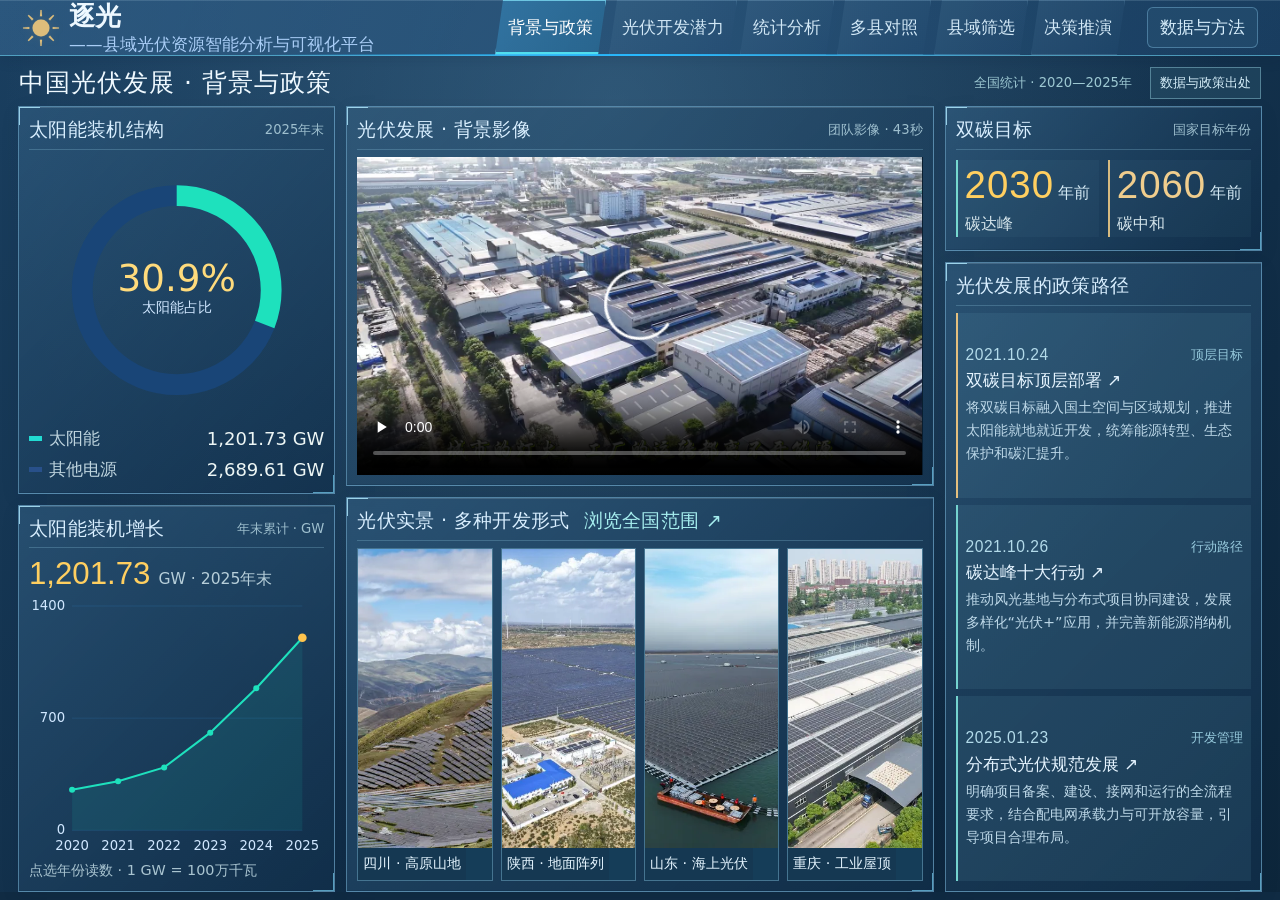
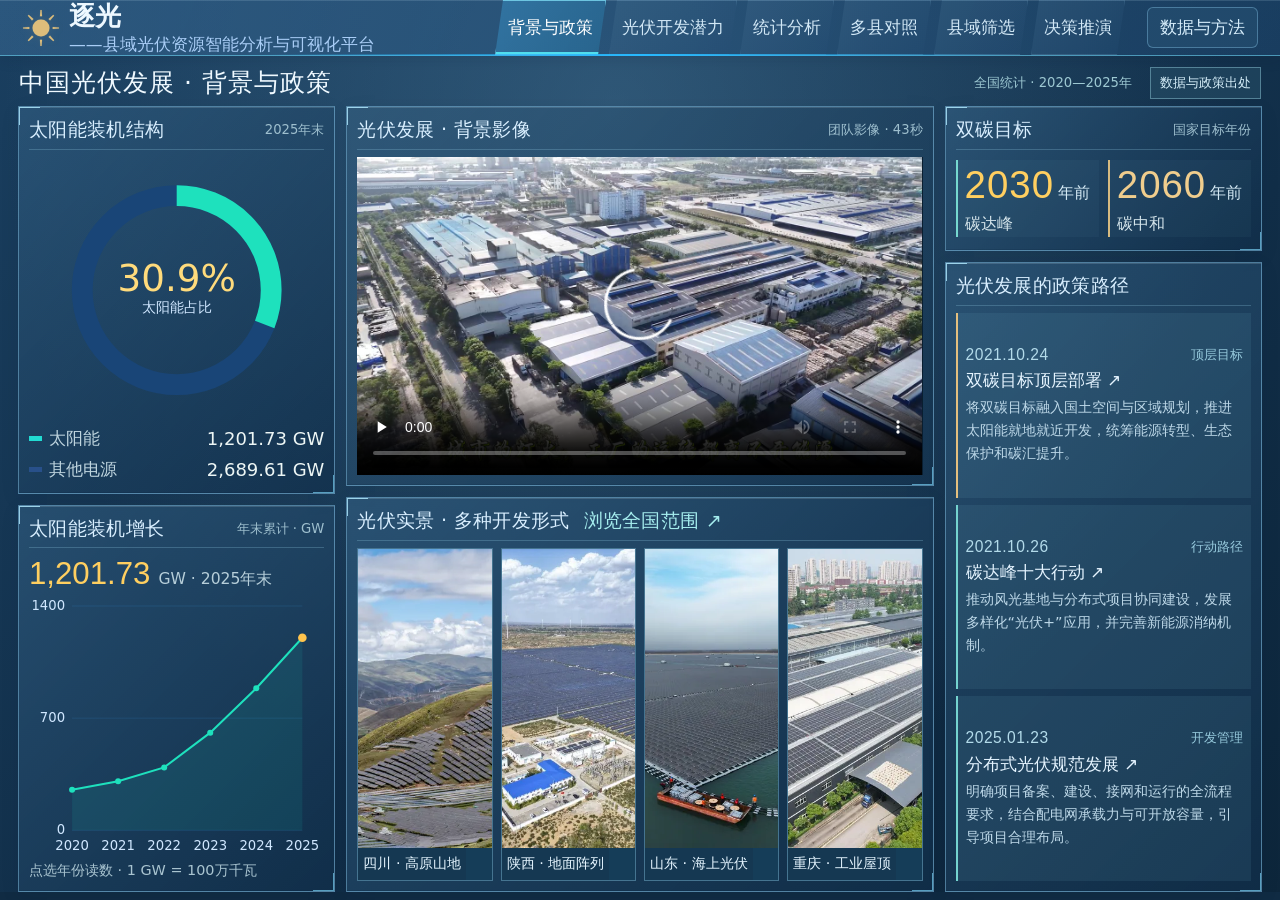
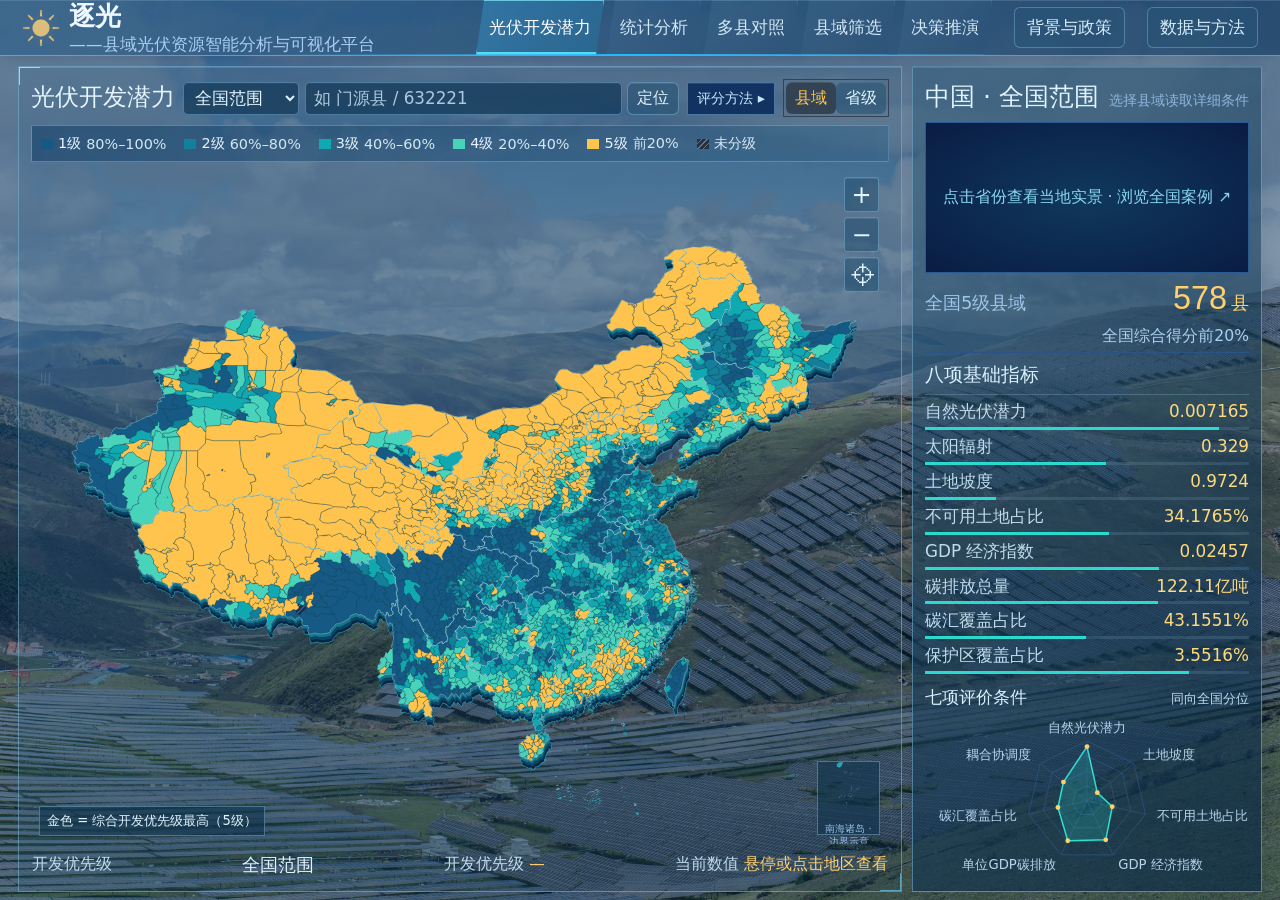
